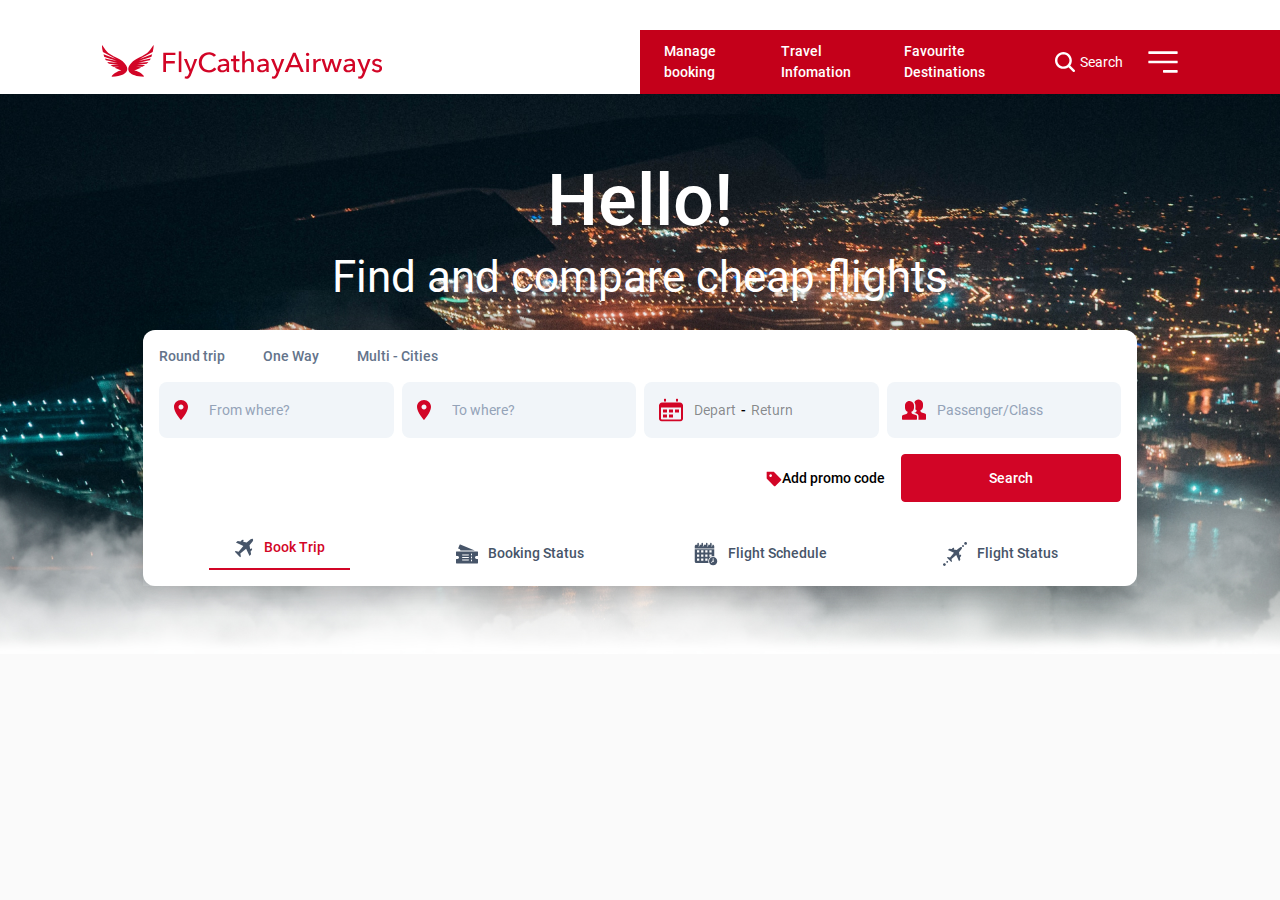
==== index.html @ 92eae943 "Update Index.html by Manh.nd" ====
<!DOCTYPE html>
<html lang="vi">
  <head>
    <title>FlyCathay</title>
    <meta charset="utf-8">
    <meta http-equiv="x-ua-compatible" content="ie=edge">
    <meta name="viewport" content="width=device-width, initial-scale=1, user-scalable=no">
    <meta name="format-detection" content="telephone=no">
    <meta http-equiv="X-UA-Compatible" content="IE=edge">
    <link rel="shortcut icon" type="image/x-icon" href="">
    <link rel="stylesheet" href="css/libs/bootstrap.min.css">
    <link rel="stylesheet" href="css/libs/t-datepicker.min.css">
    <link rel="stylesheet" href="css/libs/t-datepicker-purple.css">
    <link rel="stylesheet" href="css/styles.css">
    <link rel="stylesheet" href="css/customize.css">
  </head>
  <body ontouchstart="">
    <header class="header">
      <div class="empty__header"></div>
      <div class="header__group">
        <div class="logo"><a href="index.html"><svg xmlns="http://www.w3.org/2000/svg" width="280" height="34" viewBox="0 0 280 34" fill="none">
          <path d="M32.2098 25.4197C32.2098 25.4197 35.4482 24.4795 39.1741 22.4947L34.0205 21.4501C36.1098 21.5894 38.2339 21.7286 40.2536 21.8679C41.2286 21.3108 42.1688 20.684 43.109 19.9876L34.9955 19.709C38.2688 19.3608 41.5768 19.0474 44.6063 18.7688C45.2331 18.2117 45.8599 17.6197 46.417 16.9929L36.1447 17.9331C40.1491 16.9929 44.2232 16.1224 47.7054 15.3563C48.0884 14.7992 48.4367 14.2072 48.75 13.5804L36.9455 15.9483C41.3331 14.4161 45.825 12.9536 49.4813 11.7C49.4813 11.6652 49.5161 11.6304 49.5161 11.5608C49.7599 10.7599 49.934 9.99378 50.1429 9.29735L37.7116 13.9983C42.3081 11.4911 47.0786 9.01878 50.7001 7.06877C52.0581 1.2884 51.5706 0 51.5706 0C46.2081 7.34735 47.2527 7.86967 34.0205 14.2072C32.9411 14.7295 31.9312 15.3911 30.9911 16.2268C21.2062 25.1412 27.683 31.2349 41.7857 31.7224C42.7956 30.5385 36.7366 25.8028 32.2098 25.4197Z" fill="#D20526"/>
          <path d="M19.4304 25.4197C19.4304 25.4197 16.192 24.4795 12.4661 22.4947L17.6196 21.4501C15.5303 21.5894 13.4062 21.7286 11.3866 21.8679C10.4116 21.3108 9.4714 20.684 8.53122 19.9876L16.6446 19.709C13.3714 19.3608 10.0634 19.0474 7.03389 18.7688C6.4071 18.2117 5.78032 17.6197 5.22317 16.9929L15.4955 17.9331C11.491 16.9929 7.41693 16.1224 3.93477 15.3563C3.55174 14.7992 3.20352 14.2072 2.89013 13.5804L14.6946 15.9483C10.3071 14.4161 5.81514 12.9536 2.15888 11.7C2.15888 11.6652 2.12405 11.6304 2.12405 11.5608C1.8803 10.7599 1.7062 9.99378 1.49727 9.29735L13.9286 13.9983C9.29729 11.4911 4.52674 9.01878 0.940121 7.06877C-0.383097 1.2884 0.0695829 0 0.0695829 0C5.4321 7.34735 4.38745 7.86967 17.6196 14.2072C18.6991 14.7295 19.7089 15.3911 20.6491 16.2268C30.434 25.1412 23.9572 31.2349 9.85444 31.7224C8.87943 30.5385 14.9384 25.8028 19.4304 25.4197Z" fill="#D20526"/>
          <path d="M64.002 27.0912H61.2859V7.69556H73.4038V10.0634H64.002V16.0875H72.8118V18.4206H64.002V27.0912Z" fill="#D20526"/>
          <path d="M79.3583 27.0911H76.7815V6.37231H79.3583V27.0911Z" fill="#D20526"/>
          <path d="M88.7948 24.3054H88.8645L92.4511 14.1027H95.202L88.8993 30.1554C88.6903 30.7125 88.4466 31.2 88.2028 31.6179C87.9591 32.0358 87.6457 32.4188 87.2975 32.6974C86.9493 32.9759 86.5314 33.2197 86.0787 33.3938C85.626 33.5679 85.0689 33.6375 84.4073 33.6375C84.1287 33.6375 83.8502 33.6375 83.5716 33.6027C83.293 33.5679 83.0144 33.5331 82.701 33.4634L82.9448 31.2C83.3975 31.3393 83.8153 31.409 84.2332 31.409C84.8948 31.409 85.4171 31.2349 85.7305 30.8518C86.0439 30.4688 86.3573 29.9465 86.6359 29.25L87.4716 27.0911L81.9001 14.1027H84.7903L88.7948 24.3054Z" fill="#D20526"/>
          <path d="M114.424 24.0616C113.657 25.1063 112.648 25.942 111.429 26.6036C110.21 27.2652 108.748 27.5786 107.007 27.5786C105.544 27.5786 104.151 27.3349 102.898 26.8125C101.644 26.325 100.565 25.5938 99.6592 24.6884C98.7539 23.7831 98.0574 22.7036 97.5351 21.45C97.0128 20.1964 96.769 18.8384 96.769 17.3411C96.769 15.8089 97.0128 14.4509 97.5351 13.1973C98.0574 11.9437 98.7887 10.8643 99.694 9.99373C100.599 9.12319 101.714 8.42676 102.967 7.93926C104.221 7.45176 105.614 7.20801 107.076 7.20801C107.738 7.20801 108.399 7.27765 109.061 7.41694C109.723 7.55622 110.384 7.73033 111.011 8.0089C111.638 8.25265 112.195 8.56605 112.717 8.94908C113.24 9.33212 113.657 9.74998 114.041 10.2375L111.916 11.8741C111.429 11.2125 110.767 10.6902 109.897 10.2375C109.026 9.81962 108.086 9.61069 107.076 9.61069C105.927 9.61069 104.917 9.81962 104.012 10.2375C103.107 10.6553 102.34 11.2125 101.714 11.9089C101.087 12.6053 100.565 13.4411 100.251 14.3812C99.903 15.3214 99.7289 16.3313 99.7289 17.3759C99.7289 18.4554 99.903 19.5 100.251 20.4402C100.599 21.3804 101.087 22.2161 101.714 22.9125C102.34 23.609 103.107 24.1661 104.012 24.584C104.917 25.0018 105.927 25.1759 107.041 25.1759C108.121 25.1759 109.131 24.967 110.036 24.5143C110.941 24.0616 111.673 23.4348 112.265 22.5991L114.424 24.0616Z" fill="#D20526"/>
          <path d="M124.626 18.6643C124.626 17.6893 124.348 16.9928 123.756 16.5053C123.164 16.0526 122.398 15.8089 121.423 15.8089C120.691 15.8089 119.995 15.9482 119.368 16.2268C118.707 16.5053 118.184 16.8535 117.732 17.3062L116.374 15.6696C117 15.0776 117.801 14.5901 118.707 14.2419C119.612 13.8937 120.622 13.7196 121.666 13.7196C122.607 13.7196 123.408 13.8589 124.104 14.1026C124.8 14.3812 125.358 14.7294 125.775 15.1821C126.228 15.6348 126.541 16.1919 126.75 16.7839C126.959 17.4107 127.064 18.0723 127.064 18.7687V24.4446C127.064 24.8973 127.064 25.35 127.099 25.8375C127.133 26.325 127.168 26.708 127.238 27.0214H124.905C124.766 26.3946 124.696 25.7679 124.696 25.1759H124.661C124.174 25.8723 123.582 26.3946 122.85 26.7777C122.119 27.1607 121.283 27.3696 120.274 27.3696C119.751 27.3696 119.229 27.3 118.672 27.1607C118.115 27.0214 117.592 26.8125 117.14 26.4991C116.687 26.1857 116.304 25.7679 115.991 25.2804C115.677 24.758 115.538 24.1312 115.538 23.4C115.538 22.425 115.816 21.6241 116.339 21.0669C116.861 20.475 117.557 20.0571 118.428 19.7437C119.299 19.4303 120.239 19.2562 121.318 19.1518C122.398 19.0473 123.477 19.0125 124.591 19.0125V18.6643H124.626ZM123.999 20.8928C123.373 20.8928 122.711 20.9277 122.015 20.9625C121.318 20.9973 120.691 21.1366 120.169 21.2759C119.612 21.45 119.159 21.6937 118.776 22.0071C118.428 22.3205 118.219 22.7732 118.219 23.3303C118.219 23.7134 118.289 24.0268 118.463 24.3054C118.602 24.5491 118.811 24.758 119.09 24.9321C119.368 25.1062 119.612 25.2107 119.925 25.2804C120.239 25.35 120.552 25.3848 120.9 25.3848C122.119 25.3848 123.024 25.0366 123.686 24.3054C124.348 23.5741 124.661 22.6687 124.661 21.5893V20.8928H123.999Z" fill="#D20526"/>
          <path d="M137.475 16.2268H134.028V22.9822C134.028 23.7483 134.167 24.3403 134.481 24.6537C134.759 25.0019 135.247 25.176 135.874 25.176C136.117 25.176 136.361 25.1412 136.64 25.1063C136.918 25.0715 137.162 24.9671 137.371 24.8974L137.441 27.0215C137.127 27.126 136.779 27.2305 136.396 27.2653C136.013 27.3349 135.63 27.3697 135.247 27.3697C134.028 27.3697 133.088 27.0215 132.426 26.3599C131.765 25.6983 131.451 24.6885 131.451 23.3304V16.2268H128.944V14.1027H131.451V10.3768H133.993V14.1027H137.441V16.2268H137.475Z" fill="#D20526"/>
          <path d="M142.838 16.0875C143.151 15.4607 143.674 14.9036 144.44 14.4509C145.171 13.9982 146.042 13.7545 146.947 13.7545C147.783 13.7545 148.514 13.8938 149.106 14.1723C149.698 14.4509 150.22 14.834 150.603 15.3215C151.021 15.809 151.3 16.3661 151.509 16.9929C151.718 17.6197 151.787 18.3161 151.787 19.0474V27.0911H149.21V19.8831C149.21 19.3608 149.176 18.8384 149.071 18.3857C149.001 17.8982 148.827 17.4804 148.618 17.1322C148.41 16.7491 148.096 16.4706 147.713 16.2616C147.33 16.0527 146.843 15.9482 146.251 15.9482C145.241 15.9482 144.405 16.3313 143.743 17.1322C143.082 17.8982 142.768 18.9429 142.768 20.2661V27.1608H140.192V6.37231H142.768V16.0527H142.838V16.0875Z" fill="#D20526"/>
          <path d="M164.218 18.6643C164.218 17.6893 163.94 16.9928 163.348 16.5053C162.756 16.0526 161.99 15.8089 161.015 15.8089C160.284 15.8089 159.587 15.9482 158.96 16.2268C158.299 16.5053 157.776 16.8535 157.324 17.3062L155.966 15.6696C156.593 15.0776 157.393 14.5901 158.299 14.2419C159.204 13.8937 160.214 13.7196 161.259 13.7196C162.199 13.7196 163 13.8589 163.696 14.1026C164.393 14.3812 164.95 14.7294 165.368 15.1821C165.82 15.6348 166.134 16.1919 166.343 16.7839C166.552 17.4107 166.656 18.0723 166.656 18.7687V24.4446C166.656 24.8973 166.656 25.35 166.691 25.8375C166.726 26.325 166.76 26.708 166.83 27.0214H164.497C164.358 26.3946 164.288 25.7679 164.288 25.1759H164.218C163.731 25.8723 163.139 26.3946 162.408 26.7777C161.676 27.1607 160.841 27.3696 159.831 27.3696C159.309 27.3696 158.786 27.3 158.229 27.1607C157.672 27.0214 157.15 26.8125 156.697 26.4991C156.244 26.1857 155.861 25.7679 155.548 25.2804C155.235 24.758 155.095 24.1312 155.095 23.4C155.095 22.425 155.374 21.6241 155.896 21.0669C156.418 20.475 157.115 20.0571 157.985 19.7437C158.856 19.4303 159.796 19.2562 160.876 19.1518C161.955 19.0473 163.035 19.0125 164.149 19.0125V18.6643H164.218ZM163.592 20.8928C162.965 20.8928 162.303 20.9277 161.607 20.9625C160.91 21.0321 160.284 21.1366 159.761 21.2759C159.204 21.45 158.751 21.6937 158.368 22.0071C158.02 22.3205 157.811 22.7732 157.811 23.3303C157.811 23.7134 157.881 24.0268 158.055 24.3054C158.194 24.5491 158.403 24.758 158.682 24.9321C158.96 25.1062 159.204 25.2107 159.518 25.2804C159.831 25.35 160.144 25.3848 160.493 25.3848C161.711 25.3848 162.617 25.0366 163.278 24.3054C163.94 23.5741 164.253 22.6687 164.253 21.5893V20.8928H163.592Z" fill="#D20526"/>
          <path d="M175.918 24.3054H175.988L179.575 14.1027H182.326L176.023 30.1554C175.814 30.7125 175.57 31.2 175.326 31.6179C175.083 32.0358 174.769 32.4188 174.421 32.6974C174.073 33.0108 173.655 33.2197 173.202 33.3938C172.75 33.5679 172.192 33.6375 171.531 33.6375C171.252 33.6375 170.974 33.6375 170.695 33.6027C170.417 33.5679 170.138 33.5331 169.825 33.4634L170.068 31.2C170.521 31.3393 170.939 31.409 171.357 31.409C172.018 31.409 172.541 31.2349 172.854 30.8518C173.167 30.4688 173.481 29.9465 173.759 29.25L174.595 27.0911L169.024 14.1027H171.914L175.918 24.3054Z" fill="#D20526"/>
          <path d="M185.703 27.0912H182.674L191.066 7.69556H193.538L201.861 27.0912H198.831L196.846 22.3206H187.653L185.703 27.0912ZM188.628 19.9527H195.871L192.25 10.8643L188.628 19.9527Z" fill="#D20526"/>
          <path d="M207.293 9.43657C207.293 9.92407 207.118 10.3071 206.805 10.6205C206.457 10.9339 206.074 11.0732 205.586 11.0732C205.099 11.0732 204.716 10.8991 204.402 10.5857C204.089 10.2723 203.915 9.88925 203.915 9.43657C203.915 8.94907 204.089 8.56603 204.402 8.25264C204.716 7.93924 205.134 7.76514 205.586 7.76514C206.074 7.76514 206.457 7.93924 206.805 8.25264C207.118 8.53121 207.293 8.94907 207.293 9.43657ZM206.875 27.0911H204.298V14.1027H206.875V27.0911Z" fill="#D20526"/>
          <path d="M211.332 15.5652C211.297 15.0081 211.297 14.5206 211.262 14.1027H213.7C213.735 14.4161 213.77 14.7992 213.77 15.2518C213.804 15.6697 213.804 16.0179 213.804 16.2965H213.874C214.222 15.5304 214.779 14.9036 215.476 14.4509C216.172 13.9983 216.973 13.7545 217.844 13.7545C218.262 13.7545 218.575 13.7893 218.854 13.859L218.749 16.2268C218.401 16.1224 217.983 16.0876 217.565 16.0876C216.938 16.0876 216.416 16.192 215.963 16.4358C215.511 16.6795 215.128 16.9581 214.814 17.3411C214.501 17.7242 214.292 18.1769 214.153 18.6644C214.013 19.1519 213.944 19.709 213.944 20.2313V27.0563H211.367V16.8885C211.367 16.5402 211.332 16.0876 211.332 15.5652Z" fill="#D20526"/>
          <path d="M222.231 14.1027L225.156 24.0268H225.226L228.325 14.1027H231.041L234.175 24.0268H234.244L237.169 14.1027H239.886L235.568 27.0911H232.886L229.683 17.3411H229.613L226.444 27.0911H223.763L219.445 14.1027H222.231Z" fill="#D20526"/>
          <path d="M250.541 18.6643C250.541 17.6893 250.262 16.9928 249.67 16.5053C249.078 16.0526 248.312 15.8089 247.337 15.8089C246.606 15.8089 245.91 15.9482 245.283 16.2268C244.621 16.5053 244.099 16.8535 243.646 17.3062L242.288 15.6696C242.915 15.0776 243.716 14.5901 244.621 14.2419C245.527 13.8937 246.537 13.7196 247.581 13.7196C248.521 13.7196 249.322 13.8589 250.019 14.1026C250.715 14.3812 251.272 14.7294 251.69 15.1821C252.143 15.6348 252.456 16.1919 252.665 16.7839C252.874 17.4107 252.978 18.0723 252.978 18.7687V24.4446C252.978 24.8973 252.978 25.35 253.013 25.8375C253.048 26.325 253.083 26.708 253.153 27.0214H250.82C250.68 26.3946 250.611 25.7679 250.611 25.1759H250.541C250.053 25.8723 249.462 26.3946 248.73 26.7777C247.999 27.1607 247.163 27.3696 246.153 27.3696C245.631 27.3696 245.109 27.3 244.552 27.1607C243.995 27.0214 243.472 26.8125 243.02 26.4991C242.567 26.1857 242.184 25.7679 241.87 25.2804C241.557 24.758 241.418 24.1312 241.418 23.4C241.418 22.425 241.696 21.6241 242.219 21.0669C242.741 20.475 243.437 20.0571 244.308 19.7437C245.178 19.4303 246.119 19.2562 247.198 19.1518C248.278 19.0473 249.357 19.0125 250.471 19.0125V18.6643H250.541ZM249.914 20.8928C249.287 20.8928 248.626 20.9277 247.929 20.9625C247.233 21.0321 246.606 21.1366 246.084 21.2759C245.527 21.45 245.074 21.6937 244.691 22.0071C244.343 22.3205 244.134 22.7732 244.134 23.3303C244.134 23.7134 244.203 24.0268 244.378 24.3054C244.517 24.5491 244.726 24.758 245.004 24.9321C245.283 25.1062 245.527 25.2107 245.84 25.2804C246.153 25.35 246.467 25.3848 246.815 25.3848C248.034 25.3848 248.939 25.0366 249.601 24.3054C250.262 23.5741 250.576 22.6687 250.576 21.5893V20.8928H249.914Z" fill="#D20526"/>
          <path d="M262.206 24.3054H262.276L265.862 14.1027H268.613L262.311 30.1554C262.102 30.7125 261.858 31.2 261.614 31.6179C261.37 32.0358 261.057 32.4188 260.709 32.6974C260.361 33.0108 259.943 33.2197 259.49 33.3938C259.037 33.5679 258.48 33.6375 257.819 33.6375C257.54 33.6375 257.262 33.6375 256.983 33.6027C256.704 33.5679 256.426 33.5331 256.112 33.4634L256.356 31.2C256.809 31.3393 257.227 31.409 257.645 31.409C258.306 31.409 258.828 31.2349 259.142 30.8518C259.455 30.4688 259.769 29.9465 260.047 29.25L260.883 27.0911L255.312 14.1027H258.202L262.206 24.3054Z" fill="#D20526"/>
          <path d="M278.12 17.3759C277.841 16.8884 277.423 16.5054 276.901 16.2268C276.379 15.9134 275.787 15.7741 275.125 15.7741C274.847 15.7741 274.533 15.8089 274.255 15.8786C273.976 15.9482 273.697 16.0527 273.488 16.192C273.245 16.3313 273.071 16.5054 272.931 16.7143C272.792 16.9232 272.722 17.2018 272.722 17.4804C272.722 18.0375 272.966 18.4205 273.454 18.6991C273.941 18.9777 274.672 19.2214 275.682 19.4304C276.309 19.5697 276.866 19.7438 277.423 19.9527C277.946 20.1616 278.398 20.4054 278.816 20.7188C279.199 21.0322 279.513 21.3804 279.722 21.7982C279.93 22.2161 280.035 22.7036 280.035 23.2607C280.035 24.0268 279.896 24.6884 279.582 25.2107C279.304 25.7331 278.886 26.1857 278.433 26.4991C277.946 26.8474 277.388 27.0911 276.762 27.2304C276.135 27.3697 275.508 27.4393 274.847 27.4393C273.872 27.4393 272.897 27.2304 271.956 26.8474C271.016 26.4643 270.25 25.8724 269.623 25.1063L271.469 23.5393C271.817 24.0616 272.305 24.4795 272.897 24.8277C273.523 25.1759 274.185 25.35 274.916 25.35C275.23 25.35 275.543 25.3152 275.856 25.2456C276.17 25.1759 276.448 25.0715 276.692 24.9322C276.936 24.7929 277.145 24.584 277.284 24.3402C277.423 24.0965 277.493 23.8179 277.493 23.4348C277.493 22.8429 277.214 22.3902 276.622 22.0768C276.03 21.7982 275.195 21.5197 274.08 21.2411C273.628 21.1366 273.21 20.9973 272.757 20.8581C272.305 20.7188 271.887 20.475 271.538 20.2313C271.19 19.9527 270.877 19.6045 270.633 19.1866C270.389 18.7688 270.285 18.2813 270.285 17.6545C270.285 16.958 270.424 16.3661 270.703 15.8438C270.981 15.3562 271.364 14.9384 271.817 14.625C272.27 14.3116 272.792 14.0679 273.384 13.9286C273.976 13.7893 274.568 13.6848 275.195 13.6848C276.135 13.6848 277.04 13.8589 277.876 14.242C278.747 14.5902 279.408 15.1473 279.896 15.8438L278.12 17.3759Z" fill="#D20526"/>
        </svg></a></div>
        <div class="header__main">

<!--          start mobile-->
          <div class="navbarBox">
            <div class="navbarBox__main">
              <div class="navbarBox__header">
                <div class="logo"><a href="index.html"><svg xmlns="http://www.w3.org/2000/svg" width="280" height="34" viewBox="0 0 280 34" fill="none">
                  <path d="M32.2098 25.4197C32.2098 25.4197 35.4482 24.4795 39.1741 22.4947L34.0205 21.4501C36.1098 21.5894 38.2339 21.7286 40.2536 21.8679C41.2286 21.3108 42.1688 20.684 43.109 19.9876L34.9955 19.709C38.2688 19.3608 41.5768 19.0474 44.6063 18.7688C45.2331 18.2117 45.8599 17.6197 46.417 16.9929L36.1447 17.9331C40.1491 16.9929 44.2232 16.1224 47.7054 15.3563C48.0884 14.7992 48.4367 14.2072 48.75 13.5804L36.9455 15.9483C41.3331 14.4161 45.825 12.9536 49.4813 11.7C49.4813 11.6652 49.5161 11.6304 49.5161 11.5608C49.7599 10.7599 49.934 9.99378 50.1429 9.29735L37.7116 13.9983C42.3081 11.4911 47.0786 9.01878 50.7001 7.06877C52.0581 1.2884 51.5706 0 51.5706 0C46.2081 7.34735 47.2527 7.86967 34.0205 14.2072C32.9411 14.7295 31.9312 15.3911 30.9911 16.2268C21.2062 25.1412 27.683 31.2349 41.7857 31.7224C42.7956 30.5385 36.7366 25.8028 32.2098 25.4197Z" fill="#D20526"/>
                  <path d="M19.4304 25.4197C19.4304 25.4197 16.192 24.4795 12.4661 22.4947L17.6196 21.4501C15.5303 21.5894 13.4062 21.7286 11.3866 21.8679C10.4116 21.3108 9.4714 20.684 8.53122 19.9876L16.6446 19.709C13.3714 19.3608 10.0634 19.0474 7.03389 18.7688C6.4071 18.2117 5.78032 17.6197 5.22317 16.9929L15.4955 17.9331C11.491 16.9929 7.41693 16.1224 3.93477 15.3563C3.55174 14.7992 3.20352 14.2072 2.89013 13.5804L14.6946 15.9483C10.3071 14.4161 5.81514 12.9536 2.15888 11.7C2.15888 11.6652 2.12405 11.6304 2.12405 11.5608C1.8803 10.7599 1.7062 9.99378 1.49727 9.29735L13.9286 13.9983C9.29729 11.4911 4.52674 9.01878 0.940121 7.06877C-0.383097 1.2884 0.0695829 0 0.0695829 0C5.4321 7.34735 4.38745 7.86967 17.6196 14.2072C18.6991 14.7295 19.7089 15.3911 20.6491 16.2268C30.434 25.1412 23.9572 31.2349 9.85444 31.7224C8.87943 30.5385 14.9384 25.8028 19.4304 25.4197Z" fill="#D20526"/>
                  <path d="M64.002 27.0912H61.2859V7.69556H73.4038V10.0634H64.002V16.0875H72.8118V18.4206H64.002V27.0912Z" fill="#D20526"/>
                  <path d="M79.3583 27.0911H76.7815V6.37231H79.3583V27.0911Z" fill="#D20526"/>
                  <path d="M88.7948 24.3054H88.8645L92.4511 14.1027H95.202L88.8993 30.1554C88.6903 30.7125 88.4466 31.2 88.2028 31.6179C87.9591 32.0358 87.6457 32.4188 87.2975 32.6974C86.9493 32.9759 86.5314 33.2197 86.0787 33.3938C85.626 33.5679 85.0689 33.6375 84.4073 33.6375C84.1287 33.6375 83.8502 33.6375 83.5716 33.6027C83.293 33.5679 83.0144 33.5331 82.701 33.4634L82.9448 31.2C83.3975 31.3393 83.8153 31.409 84.2332 31.409C84.8948 31.409 85.4171 31.2349 85.7305 30.8518C86.0439 30.4688 86.3573 29.9465 86.6359 29.25L87.4716 27.0911L81.9001 14.1027H84.7903L88.7948 24.3054Z" fill="#D20526"/>
                  <path d="M114.424 24.0616C113.657 25.1063 112.648 25.942 111.429 26.6036C110.21 27.2652 108.748 27.5786 107.007 27.5786C105.544 27.5786 104.151 27.3349 102.898 26.8125C101.644 26.325 100.565 25.5938 99.6592 24.6884C98.7539 23.7831 98.0574 22.7036 97.5351 21.45C97.0128 20.1964 96.769 18.8384 96.769 17.3411C96.769 15.8089 97.0128 14.4509 97.5351 13.1973C98.0574 11.9437 98.7887 10.8643 99.694 9.99373C100.599 9.12319 101.714 8.42676 102.967 7.93926C104.221 7.45176 105.614 7.20801 107.076 7.20801C107.738 7.20801 108.399 7.27765 109.061 7.41694C109.723 7.55622 110.384 7.73033 111.011 8.0089C111.638 8.25265 112.195 8.56605 112.717 8.94908C113.24 9.33212 113.657 9.74998 114.041 10.2375L111.916 11.8741C111.429 11.2125 110.767 10.6902 109.897 10.2375C109.026 9.81962 108.086 9.61069 107.076 9.61069C105.927 9.61069 104.917 9.81962 104.012 10.2375C103.107 10.6553 102.34 11.2125 101.714 11.9089C101.087 12.6053 100.565 13.4411 100.251 14.3812C99.903 15.3214 99.7289 16.3313 99.7289 17.3759C99.7289 18.4554 99.903 19.5 100.251 20.4402C100.599 21.3804 101.087 22.2161 101.714 22.9125C102.34 23.609 103.107 24.1661 104.012 24.584C104.917 25.0018 105.927 25.1759 107.041 25.1759C108.121 25.1759 109.131 24.967 110.036 24.5143C110.941 24.0616 111.673 23.4348 112.265 22.5991L114.424 24.0616Z" fill="#D20526"/>
                  <path d="M124.626 18.6643C124.626 17.6893 124.348 16.9928 123.756 16.5053C123.164 16.0526 122.398 15.8089 121.423 15.8089C120.691 15.8089 119.995 15.9482 119.368 16.2268C118.707 16.5053 118.184 16.8535 117.732 17.3062L116.374 15.6696C117 15.0776 117.801 14.5901 118.707 14.2419C119.612 13.8937 120.622 13.7196 121.666 13.7196C122.607 13.7196 123.408 13.8589 124.104 14.1026C124.8 14.3812 125.358 14.7294 125.775 15.1821C126.228 15.6348 126.541 16.1919 126.75 16.7839C126.959 17.4107 127.064 18.0723 127.064 18.7687V24.4446C127.064 24.8973 127.064 25.35 127.099 25.8375C127.133 26.325 127.168 26.708 127.238 27.0214H124.905C124.766 26.3946 124.696 25.7679 124.696 25.1759H124.661C124.174 25.8723 123.582 26.3946 122.85 26.7777C122.119 27.1607 121.283 27.3696 120.274 27.3696C119.751 27.3696 119.229 27.3 118.672 27.1607C118.115 27.0214 117.592 26.8125 117.14 26.4991C116.687 26.1857 116.304 25.7679 115.991 25.2804C115.677 24.758 115.538 24.1312 115.538 23.4C115.538 22.425 115.816 21.6241 116.339 21.0669C116.861 20.475 117.557 20.0571 118.428 19.7437C119.299 19.4303 120.239 19.2562 121.318 19.1518C122.398 19.0473 123.477 19.0125 124.591 19.0125V18.6643H124.626ZM123.999 20.8928C123.373 20.8928 122.711 20.9277 122.015 20.9625C121.318 20.9973 120.691 21.1366 120.169 21.2759C119.612 21.45 119.159 21.6937 118.776 22.0071C118.428 22.3205 118.219 22.7732 118.219 23.3303C118.219 23.7134 118.289 24.0268 118.463 24.3054C118.602 24.5491 118.811 24.758 119.09 24.9321C119.368 25.1062 119.612 25.2107 119.925 25.2804C120.239 25.35 120.552 25.3848 120.9 25.3848C122.119 25.3848 123.024 25.0366 123.686 24.3054C124.348 23.5741 124.661 22.6687 124.661 21.5893V20.8928H123.999Z" fill="#D20526"/>
                  <path d="M137.475 16.2268H134.028V22.9822C134.028 23.7483 134.167 24.3403 134.481 24.6537C134.759 25.0019 135.247 25.176 135.874 25.176C136.117 25.176 136.361 25.1412 136.64 25.1063C136.918 25.0715 137.162 24.9671 137.371 24.8974L137.441 27.0215C137.127 27.126 136.779 27.2305 136.396 27.2653C136.013 27.3349 135.63 27.3697 135.247 27.3697C134.028 27.3697 133.088 27.0215 132.426 26.3599C131.765 25.6983 131.451 24.6885 131.451 23.3304V16.2268H128.944V14.1027H131.451V10.3768H133.993V14.1027H137.441V16.2268H137.475Z" fill="#D20526"/>
                  <path d="M142.838 16.0875C143.151 15.4607 143.674 14.9036 144.44 14.4509C145.171 13.9982 146.042 13.7545 146.947 13.7545C147.783 13.7545 148.514 13.8938 149.106 14.1723C149.698 14.4509 150.22 14.834 150.603 15.3215C151.021 15.809 151.3 16.3661 151.509 16.9929C151.718 17.6197 151.787 18.3161 151.787 19.0474V27.0911H149.21V19.8831C149.21 19.3608 149.176 18.8384 149.071 18.3857C149.001 17.8982 148.827 17.4804 148.618 17.1322C148.41 16.7491 148.096 16.4706 147.713 16.2616C147.33 16.0527 146.843 15.9482 146.251 15.9482C145.241 15.9482 144.405 16.3313 143.743 17.1322C143.082 17.8982 142.768 18.9429 142.768 20.2661V27.1608H140.192V6.37231H142.768V16.0527H142.838V16.0875Z" fill="#D20526"/>
                  <path d="M164.218 18.6643C164.218 17.6893 163.94 16.9928 163.348 16.5053C162.756 16.0526 161.99 15.8089 161.015 15.8089C160.284 15.8089 159.587 15.9482 158.96 16.2268C158.299 16.5053 157.776 16.8535 157.324 17.3062L155.966 15.6696C156.593 15.0776 157.393 14.5901 158.299 14.2419C159.204 13.8937 160.214 13.7196 161.259 13.7196C162.199 13.7196 163 13.8589 163.696 14.1026C164.393 14.3812 164.95 14.7294 165.368 15.1821C165.82 15.6348 166.134 16.1919 166.343 16.7839C166.552 17.4107 166.656 18.0723 166.656 18.7687V24.4446C166.656 24.8973 166.656 25.35 166.691 25.8375C166.726 26.325 166.76 26.708 166.83 27.0214H164.497C164.358 26.3946 164.288 25.7679 164.288 25.1759H164.218C163.731 25.8723 163.139 26.3946 162.408 26.7777C161.676 27.1607 160.841 27.3696 159.831 27.3696C159.309 27.3696 158.786 27.3 158.229 27.1607C157.672 27.0214 157.15 26.8125 156.697 26.4991C156.244 26.1857 155.861 25.7679 155.548 25.2804C155.235 24.758 155.095 24.1312 155.095 23.4C155.095 22.425 155.374 21.6241 155.896 21.0669C156.418 20.475 157.115 20.0571 157.985 19.7437C158.856 19.4303 159.796 19.2562 160.876 19.1518C161.955 19.0473 163.035 19.0125 164.149 19.0125V18.6643H164.218ZM163.592 20.8928C162.965 20.8928 162.303 20.9277 161.607 20.9625C160.91 21.0321 160.284 21.1366 159.761 21.2759C159.204 21.45 158.751 21.6937 158.368 22.0071C158.02 22.3205 157.811 22.7732 157.811 23.3303C157.811 23.7134 157.881 24.0268 158.055 24.3054C158.194 24.5491 158.403 24.758 158.682 24.9321C158.96 25.1062 159.204 25.2107 159.518 25.2804C159.831 25.35 160.144 25.3848 160.493 25.3848C161.711 25.3848 162.617 25.0366 163.278 24.3054C163.94 23.5741 164.253 22.6687 164.253 21.5893V20.8928H163.592Z" fill="#D20526"/>
                  <path d="M175.918 24.3054H175.988L179.575 14.1027H182.326L176.023 30.1554C175.814 30.7125 175.57 31.2 175.326 31.6179C175.083 32.0358 174.769 32.4188 174.421 32.6974C174.073 33.0108 173.655 33.2197 173.202 33.3938C172.75 33.5679 172.192 33.6375 171.531 33.6375C171.252 33.6375 170.974 33.6375 170.695 33.6027C170.417 33.5679 170.138 33.5331 169.825 33.4634L170.068 31.2C170.521 31.3393 170.939 31.409 171.357 31.409C172.018 31.409 172.541 31.2349 172.854 30.8518C173.167 30.4688 173.481 29.9465 173.759 29.25L174.595 27.0911L169.024 14.1027H171.914L175.918 24.3054Z" fill="#D20526"/>
                  <path d="M185.703 27.0912H182.674L191.066 7.69556H193.538L201.861 27.0912H198.831L196.846 22.3206H187.653L185.703 27.0912ZM188.628 19.9527H195.871L192.25 10.8643L188.628 19.9527Z" fill="#D20526"/>
                  <path d="M207.293 9.43657C207.293 9.92407 207.118 10.3071 206.805 10.6205C206.457 10.9339 206.074 11.0732 205.586 11.0732C205.099 11.0732 204.716 10.8991 204.402 10.5857C204.089 10.2723 203.915 9.88925 203.915 9.43657C203.915 8.94907 204.089 8.56603 204.402 8.25264C204.716 7.93924 205.134 7.76514 205.586 7.76514C206.074 7.76514 206.457 7.93924 206.805 8.25264C207.118 8.53121 207.293 8.94907 207.293 9.43657ZM206.875 27.0911H204.298V14.1027H206.875V27.0911Z" fill="#D20526"/>
                  <path d="M211.332 15.5652C211.297 15.0081 211.297 14.5206 211.262 14.1027H213.7C213.735 14.4161 213.77 14.7992 213.77 15.2518C213.804 15.6697 213.804 16.0179 213.804 16.2965H213.874C214.222 15.5304 214.779 14.9036 215.476 14.4509C216.172 13.9983 216.973 13.7545 217.844 13.7545C218.262 13.7545 218.575 13.7893 218.854 13.859L218.749 16.2268C218.401 16.1224 217.983 16.0876 217.565 16.0876C216.938 16.0876 216.416 16.192 215.963 16.4358C215.511 16.6795 215.128 16.9581 214.814 17.3411C214.501 17.7242 214.292 18.1769 214.153 18.6644C214.013 19.1519 213.944 19.709 213.944 20.2313V27.0563H211.367V16.8885C211.367 16.5402 211.332 16.0876 211.332 15.5652Z" fill="#D20526"/>
                  <path d="M222.231 14.1027L225.156 24.0268H225.226L228.325 14.1027H231.041L234.175 24.0268H234.244L237.169 14.1027H239.886L235.568 27.0911H232.886L229.683 17.3411H229.613L226.444 27.0911H223.763L219.445 14.1027H222.231Z" fill="#D20526"/>
                  <path d="M250.541 18.6643C250.541 17.6893 250.262 16.9928 249.67 16.5053C249.078 16.0526 248.312 15.8089 247.337 15.8089C246.606 15.8089 245.91 15.9482 245.283 16.2268C244.621 16.5053 244.099 16.8535 243.646 17.3062L242.288 15.6696C242.915 15.0776 243.716 14.5901 244.621 14.2419C245.527 13.8937 246.537 13.7196 247.581 13.7196C248.521 13.7196 249.322 13.8589 250.019 14.1026C250.715 14.3812 251.272 14.7294 251.69 15.1821C252.143 15.6348 252.456 16.1919 252.665 16.7839C252.874 17.4107 252.978 18.0723 252.978 18.7687V24.4446C252.978 24.8973 252.978 25.35 253.013 25.8375C253.048 26.325 253.083 26.708 253.153 27.0214H250.82C250.68 26.3946 250.611 25.7679 250.611 25.1759H250.541C250.053 25.8723 249.462 26.3946 248.73 26.7777C247.999 27.1607 247.163 27.3696 246.153 27.3696C245.631 27.3696 245.109 27.3 244.552 27.1607C243.995 27.0214 243.472 26.8125 243.02 26.4991C242.567 26.1857 242.184 25.7679 241.87 25.2804C241.557 24.758 241.418 24.1312 241.418 23.4C241.418 22.425 241.696 21.6241 242.219 21.0669C242.741 20.475 243.437 20.0571 244.308 19.7437C245.178 19.4303 246.119 19.2562 247.198 19.1518C248.278 19.0473 249.357 19.0125 250.471 19.0125V18.6643H250.541ZM249.914 20.8928C249.287 20.8928 248.626 20.9277 247.929 20.9625C247.233 21.0321 246.606 21.1366 246.084 21.2759C245.527 21.45 245.074 21.6937 244.691 22.0071C244.343 22.3205 244.134 22.7732 244.134 23.3303C244.134 23.7134 244.203 24.0268 244.378 24.3054C244.517 24.5491 244.726 24.758 245.004 24.9321C245.283 25.1062 245.527 25.2107 245.84 25.2804C246.153 25.35 246.467 25.3848 246.815 25.3848C248.034 25.3848 248.939 25.0366 249.601 24.3054C250.262 23.5741 250.576 22.6687 250.576 21.5893V20.8928H249.914Z" fill="#D20526"/>
                  <path d="M262.206 24.3054H262.276L265.862 14.1027H268.613L262.311 30.1554C262.102 30.7125 261.858 31.2 261.614 31.6179C261.37 32.0358 261.057 32.4188 260.709 32.6974C260.361 33.0108 259.943 33.2197 259.49 33.3938C259.037 33.5679 258.48 33.6375 257.819 33.6375C257.54 33.6375 257.262 33.6375 256.983 33.6027C256.704 33.5679 256.426 33.5331 256.112 33.4634L256.356 31.2C256.809 31.3393 257.227 31.409 257.645 31.409C258.306 31.409 258.828 31.2349 259.142 30.8518C259.455 30.4688 259.769 29.9465 260.047 29.25L260.883 27.0911L255.312 14.1027H258.202L262.206 24.3054Z" fill="#D20526"/>
                  <path d="M278.12 17.3759C277.841 16.8884 277.423 16.5054 276.901 16.2268C276.379 15.9134 275.787 15.7741 275.125 15.7741C274.847 15.7741 274.533 15.8089 274.255 15.8786C273.976 15.9482 273.697 16.0527 273.488 16.192C273.245 16.3313 273.071 16.5054 272.931 16.7143C272.792 16.9232 272.722 17.2018 272.722 17.4804C272.722 18.0375 272.966 18.4205 273.454 18.6991C273.941 18.9777 274.672 19.2214 275.682 19.4304C276.309 19.5697 276.866 19.7438 277.423 19.9527C277.946 20.1616 278.398 20.4054 278.816 20.7188C279.199 21.0322 279.513 21.3804 279.722 21.7982C279.93 22.2161 280.035 22.7036 280.035 23.2607C280.035 24.0268 279.896 24.6884 279.582 25.2107C279.304 25.7331 278.886 26.1857 278.433 26.4991C277.946 26.8474 277.388 27.0911 276.762 27.2304C276.135 27.3697 275.508 27.4393 274.847 27.4393C273.872 27.4393 272.897 27.2304 271.956 26.8474C271.016 26.4643 270.25 25.8724 269.623 25.1063L271.469 23.5393C271.817 24.0616 272.305 24.4795 272.897 24.8277C273.523 25.1759 274.185 25.35 274.916 25.35C275.23 25.35 275.543 25.3152 275.856 25.2456C276.17 25.1759 276.448 25.0715 276.692 24.9322C276.936 24.7929 277.145 24.584 277.284 24.3402C277.423 24.0965 277.493 23.8179 277.493 23.4348C277.493 22.8429 277.214 22.3902 276.622 22.0768C276.03 21.7982 275.195 21.5197 274.08 21.2411C273.628 21.1366 273.21 20.9973 272.757 20.8581C272.305 20.7188 271.887 20.475 271.538 20.2313C271.19 19.9527 270.877 19.6045 270.633 19.1866C270.389 18.7688 270.285 18.2813 270.285 17.6545C270.285 16.958 270.424 16.3661 270.703 15.8438C270.981 15.3562 271.364 14.9384 271.817 14.625C272.27 14.3116 272.792 14.0679 273.384 13.9286C273.976 13.7893 274.568 13.6848 275.195 13.6848C276.135 13.6848 277.04 13.8589 277.876 14.242C278.747 14.5902 279.408 15.1473 279.896 15.8438L278.12 17.3759Z" fill="#D20526"/>
                </svg></a></div>
                <button type="button" class="navbarBox__close">
                  <svg width="16" height="16" viewBox="0 0 16 16" fill="none" xmlns="http://www.w3.org/2000/svg" class="svg1">
                    <path d="M9.53264 8.11756C9.51712 8.10208 9.50481 8.08369 9.4964 8.06344C9.488 8.04319 9.48368 8.02149 9.48368 7.99957C9.48368 7.97765 9.488 7.95594 9.4964 7.9357C9.50481 7.91545 9.51712 7.89706 9.53264 7.88158L15.7075 1.70742C15.895 1.51966 16.0002 1.26511 16 0.999767C15.9998 0.734425 15.8942 0.480025 15.7065 0.292532C15.5187 0.10504 15.2642 -0.000187268 14.9988 2.50194e-07C14.7335 0.000187768 14.4791 0.105774 14.2916 0.293532L8.11742 6.46503C8.10194 6.48055 8.08355 6.49286 8.0633 6.50126C8.04306 6.50966 8.02135 6.51399 7.99943 6.51399C7.97751 6.51399 7.9558 6.50966 7.93556 6.50126C7.91531 6.49286 7.89692 6.48055 7.88144 6.46503L1.70728 0.293532C1.61444 0.200652 1.50422 0.126966 1.38291 0.0766825C1.26159 0.026399 1.13156 0.000502552 1.00024 0.000471601C0.735021 0.000409094 0.480642 0.105706 0.293061 0.293199C0.10548 0.480692 6.25348e-05 0.735022 2.78134e-08 1.00024C-6.24792e-05 1.26546 0.105235 1.51984 0.292727 1.70742L6.46622 7.88158C6.48174 7.89706 6.49406 7.91545 6.50246 7.9357C6.51086 7.95594 6.51518 7.97765 6.51518 7.99957C6.51518 8.02149 6.51086 8.04319 6.50246 8.06344C6.49406 8.08369 6.48174 8.10208 6.46622 8.11756L0.292727 14.2924C0.19989 14.3853 0.126257 14.4955 0.0760305 14.6169C0.0258043 14.7382 -3.09225e-05 14.8682 2.78134e-08 14.9996C6.25348e-05 15.2648 0.10548 15.5191 0.293061 15.7066C0.385942 15.7994 0.496198 15.8731 0.617536 15.9233C0.738874 15.9735 0.868916 15.9994 1.00024 15.9993C1.26546 15.9993 1.51979 15.8939 1.70728 15.7063L7.88144 9.53144C7.89692 9.51592 7.91531 9.50361 7.93556 9.49521C7.9558 9.48681 7.97751 9.48248 7.99943 9.48248C8.02135 9.48248 8.04306 9.48681 8.0633 9.49521C8.08355 9.50361 8.10194 9.51592 8.11742 9.53144L14.2916 15.7063C14.4791 15.8939 14.7334 15.9993 14.9986 15.9993C15.2638 15.9994 15.5182 15.8941 15.7058 15.7066C15.8934 15.5191 15.9988 15.2648 15.9989 14.9996C15.9989 14.7343 15.8936 14.48 15.7061 14.2924L9.53264 8.11756Z" fill="#2B3990"></path>
                  </svg>
                </button>
              </div>
              <div class="navbarBox__body">
                <div class="navbarBox__group">
                  <div class="navbarBox__list">
                    <div class="navbarBox__title"><span>Manage booking</span>
                      <svg width="12" height="6" viewBox="0 0 12 6" fill="none" xmlns="http://www.w3.org/2000/svg">
                        <path fill-rule="evenodd" clip-rule="evenodd" d="M0.96967 0.21967C1.26256 -0.0732233 1.73744 -0.0732233 2.03033 0.21967L6 4.18934L9.96967 0.21967C10.2626 -0.0732233 10.7374 -0.0732233 11.0303 0.21967C11.3232 0.512563 11.3232 0.987437 11.0303 1.28033L6.53033 5.78033C6.23744 6.07322 5.76256 6.07322 5.46967 5.78033L0.96967 1.28033C0.676777 0.987437 0.676777 0.512563 0.96967 0.21967Z" fill="black" fill-opacity="0.25"></path>
                      </svg>
                    </div>
                    <ul>
                      <li><a href="bookingStatus.html">Booking status</a></li>
                      <li><a href="refundRequest.html">Refund request</a></li>
                      <li><a href="fareRules.html">Fare rules</a></li>
                      <li><a href="bookingChange.html">Booking change</a></li>
                      <li><a href="paymentGuide.html">Payment guide</a></li>
                    </ul>
                  </div>
                  <div class="navbarBox__list">
                    <div class="navbarBox__title"><span>Travel information</span>
                      <svg width="12" height="6" viewBox="0 0 12 6" fill="none" xmlns="http://www.w3.org/2000/svg">
                        <path fill-rule="evenodd" clip-rule="evenodd" d="M0.96967 0.21967C1.26256 -0.0732233 1.73744 -0.0732233 2.03033 0.21967L6 4.18934L9.96967 0.21967C10.2626 -0.0732233 10.7374 -0.0732233 11.0303 0.21967C11.3232 0.512563 11.3232 0.987437 11.0303 1.28033L6.53033 5.78033C6.23744 6.07322 5.76256 6.07322 5.46967 5.78033L0.96967 1.28033C0.676777 0.987437 0.676777 0.512563 0.96967 0.21967Z" fill="black" fill-opacity="0.25"></path>
                      </svg>
                    </div>
                    <ul>
                      <li><a href="bookingStatus.html">Booking status</a></li>
                      <li><a href="refundRequest.html">Refund request</a></li>
                      <li><a href="fareRules.html">Fare rules</a></li>
                      <li><a href="bookingChange.html">Booking change</a></li>
                      <li><a href="paymentGuide.html">Payment guide</a></li>
                    </ul>
                  </div>
                  <div class="navbarBox__list">
                    <div class="navbarBox__title"><span>Favourite destinations</span>
                      <svg width="12" height="6" viewBox="0 0 12 6" fill="none" xmlns="http://www.w3.org/2000/svg">
                        <path fill-rule="evenodd" clip-rule="evenodd" d="M0.96967 0.21967C1.26256 -0.0732233 1.73744 -0.0732233 2.03033 0.21967L6 4.18934L9.96967 0.21967C10.2626 -0.0732233 10.7374 -0.0732233 11.0303 0.21967C11.3232 0.512563 11.3232 0.987437 11.0303 1.28033L6.53033 5.78033C6.23744 6.07322 5.76256 6.07322 5.46967 5.78033L0.96967 1.28033C0.676777 0.987437 0.676777 0.512563 0.96967 0.21967Z" fill="black" fill-opacity="0.25"></path>
                      </svg>
                    </div>
                    <ul>
                      <li><a href="bookingStatus.html">Booking status</a></li>
                      <li><a href="refundRequest.html">Refund request</a></li>
                      <li><a href="fareRules.html">Fare rules</a></li>
                      <li><a href="bookingChange.html">Booking change</a></li>
                      <li><a href="paymentGuide.html">Payment guide</a></li>
                    </ul>
                  </div>
                  <div class="navbarBox__search">
                    <div class="inputSvg">
                      <svg width="20" height="20" viewBox="0 0 20 20" fill="none" xmlns="http://www.w3.org/2000/svg" class="svg1">
                        <path d="M19.6935 17.9925L15.1596 13.4586C16.2511 12.0054 16.8404 10.2367 16.8384 8.4192C16.8384 3.77688 13.0615 0 8.4192 0C3.77688 0 0 3.77688 0 8.4192C0 13.0615 3.77688 16.8384 8.4192 16.8384C10.2367 16.8404 12.0054 16.2511 13.4586 15.1596L17.9925 19.6935C18.222 19.8986 18.5213 20.0081 18.829 19.9995C19.1367 19.9909 19.4295 19.8648 19.6472 19.6472C19.8648 19.4295 19.9909 19.1367 19.9995 18.829C20.0081 18.5213 19.8986 18.222 19.6935 17.9925ZM2.40549 8.4192C2.40549 7.2298 2.75818 6.06711 3.41898 5.07816C4.07977 4.08921 5.01899 3.31842 6.11785 2.86325C7.21671 2.40809 8.42587 2.289 9.59242 2.52104C10.759 2.75308 11.8305 3.32583 12.6715 4.16686C13.5126 5.00789 14.0853 6.07944 14.3174 7.24598C14.5494 8.41253 14.4303 9.62169 13.9751 10.7205C13.52 11.8194 12.7492 12.7586 11.7602 13.4194C10.7713 14.0802 9.6086 14.4329 8.4192 14.4329C6.82485 14.431 5.29635 13.7968 4.16897 12.6694C3.0416 11.542 2.4074 10.0135 2.40549 8.4192Z" fill="black" fill-opacity="0.45"></path>
                      </svg>
                      <input type="text" placeholder="Search" class="form-control">
                    </div>
                  </div>
                </div>
              </div>
              <div class="navbarBox__footer">
                <div class="dropdown">
                  <button type="button" data-toggle="dropdown" class="flexGroup1 w-100 text-left">
                    <svg width="20" height="20" viewBox="0 0 20 20" fill="none" xmlns="http://www.w3.org/2000/svg">
                      <path d="M17.6428 16.4486C17.6476 16.4419 17.6543 16.4352 17.6581 16.4286C19.174 14.6298 20.0037 12.3523 20 10C20.0036 7.64823 19.175 5.37102 17.6609 3.57144L17.6448 3.55334C17.6209 3.52477 17.5981 3.4981 17.5733 3.47144L17.5467 3.44001L17.4552 3.33525L17.4533 3.33239L17.3505 3.21811L17.3486 3.2162C17.2771 3.14001 17.2057 3.06477 17.1314 2.99144L17.1295 2.98858L17.0219 2.88192L17.0152 2.87525C16.9825 2.84261 16.9491 2.81054 16.9152 2.77906C16.9038 2.76763 16.8933 2.75715 16.879 2.74572C16.8574 2.72416 16.8352 2.7032 16.8124 2.68287C16.8057 2.6762 16.7971 2.66953 16.7905 2.66096C14.9452 0.946699 12.5187 -0.00419157 10 1.38901e-05C7.48087 -0.003725 5.05386 0.947068 3.20763 2.66096C3.20096 2.66763 3.19239 2.6743 3.18572 2.68287C3.16287 2.70287 3.14096 2.72573 3.11906 2.74763C3.10752 2.7593 3.09544 2.77042 3.08287 2.78096L2.98191 2.87715L2.97525 2.88382L2.86858 2.99144L2.86572 2.99334C2.79239 3.06668 2.72096 3.14287 2.64953 3.21906L2.64763 3.22096C2.61144 3.25906 2.5781 3.29715 2.54477 3.33525L2.54287 3.33715C2.51089 3.37101 2.48008 3.40596 2.45049 3.44191L2.42382 3.47334L2.35239 3.5562C2.34858 3.56287 2.34191 3.56668 2.33715 3.57334C0.824203 5.37269 -0.00365161 7.64912 1.21085e-05 10C1.21085e-05 12.4486 0.879059 14.6895 2.33906 16.4286L2.35525 16.4486L2.42382 16.5314C2.43334 16.5419 2.44287 16.5505 2.45049 16.5629L2.54287 16.6676C2.54287 16.6695 2.54477 16.6695 2.54477 16.6724C2.5781 16.7105 2.61144 16.7486 2.64763 16.7838L2.64953 16.7857C2.72096 16.8619 2.79239 16.9381 2.86382 17.0114L2.86572 17.0133C2.90191 17.0495 2.93525 17.0848 2.97048 17.1181L2.9781 17.1248C4.84896 18.9702 7.37213 20.0033 10 20C12.626 20.0037 15.1472 18.9703 17.0152 17.1248L17.0219 17.1181C17.0581 17.0829 17.0933 17.0495 17.1267 17.0133L17.1295 17.0114C17.2029 16.9371 17.2743 16.8619 17.3438 16.7857L17.3457 16.7838C17.379 16.7457 17.4152 16.7095 17.4486 16.6724C17.4486 16.6695 17.4505 16.6695 17.4505 16.6676C17.4819 16.6343 17.5133 16.5981 17.5419 16.5629C17.5514 16.5514 17.5609 16.5429 17.5695 16.5314C17.5943 16.5048 17.619 16.4771 17.6428 16.4486ZM17.7343 13.2657C17.4276 13.9903 17.0204 14.668 16.5248 15.279C15.9667 14.7968 15.3566 14.3783 14.7057 14.0314C14.9638 12.9838 15.1248 11.8352 15.1676 10.6248H18.3705C18.304 11.5339 18.0891 12.426 17.7343 13.2657ZM18.3705 9.37524H15.1676C15.1314 8.22681 14.9766 7.0852 14.7057 5.96858C15.3566 5.62166 15.9667 5.2032 16.5248 4.72096C17.6018 6.04692 18.2461 7.67148 18.3705 9.37524ZM13.2657 2.26573C14.1488 2.63858 14.961 3.16082 15.6667 3.80953C15.2544 4.16072 14.8106 4.47316 14.3409 4.74287C13.9905 3.73811 13.5409 2.86477 13.019 2.16668C13.1019 2.19811 13.1848 2.23144 13.2648 2.26477L13.2657 2.26573ZM11.2438 17.9038C11.056 18.0549 10.8476 18.1784 10.6248 18.2705V14.1295C11.5105 14.1913 12.3816 14.3885 13.2076 14.7143C13.0351 15.2365 12.8185 15.7431 12.56 16.2286C12.1714 16.9505 11.7162 17.5295 11.2429 17.9048L11.2438 17.9038ZM12.56 3.77239C12.8057 4.23239 13.0219 4.73906 13.2076 5.28572C12.3816 5.61152 11.5105 5.80873 10.6248 5.87048V1.73335C10.8305 1.81525 11.0381 1.9362 11.2438 2.09906C11.7162 2.47239 12.1724 3.05049 12.56 3.77334V3.77239ZM10.6248 12.8771V10.6248H13.9171C13.8845 11.5851 13.7628 12.5403 13.5533 13.4781L13.5467 13.5048C12.6099 13.1494 11.6248 12.9378 10.6248 12.8771ZM10.6248 9.37524V7.12286C11.6248 7.06221 12.6099 6.85061 13.5467 6.49524L13.5533 6.52191C13.759 7.43048 13.8819 8.38572 13.9171 9.37524H10.6248ZM9.37524 10.6248V12.8771C8.37519 12.9378 7.39008 13.1494 6.45334 13.5048L6.44667 13.4781C6.2371 12.5403 6.11531 11.5851 6.08286 10.6248H9.37524ZM6.08286 9.37524C6.1181 8.38857 6.24096 7.43048 6.44667 6.52191L6.45334 6.49524C7.37048 6.84382 8.35048 7.06001 9.37524 7.12286V9.37524H6.08286ZM9.37524 14.1295V18.2676C9.15235 18.1762 8.94384 18.053 8.75619 17.9019C8.28381 17.5286 7.82572 16.9495 7.43715 16.2257C7.18034 15.7395 6.96375 15.233 6.78953 14.7114C7.61672 14.3868 8.48871 14.1905 9.37524 14.1295ZM9.37524 5.87048C8.48946 5.80873 7.61839 5.61152 6.79239 5.28572C6.9781 4.7362 7.19238 4.22953 7.44 3.77144C7.82857 3.04953 8.28381 2.46858 8.75905 2.09525C8.96476 1.93525 9.16953 1.81239 9.3781 1.72954V5.87048H9.37524ZM6.73334 2.26668C6.81619 2.23334 6.89619 2.20001 6.97905 2.16858C6.4562 2.86668 6.00762 3.74001 5.65715 4.74382C5.18763 4.47448 4.74441 4.16168 4.33334 3.80953C5.03911 3.16118 5.85131 2.63926 6.73429 2.26668H6.73334ZM2.26668 6.73334C2.57336 6.00879 2.98053 5.33103 3.4762 4.72001C4.03239 5.20001 4.64191 5.62001 5.29524 5.96763C5.0362 7.01524 4.8762 8.16381 4.83334 9.37429H1.62953C1.6962 8.46096 1.91049 7.57429 2.26572 6.73334H2.26668ZM1.63049 10.6238H4.83334C4.8762 11.8333 5.0362 12.9838 5.29524 14.0305C4.64477 14.3771 4.03429 14.7952 3.4762 15.2781C2.39911 13.9521 1.75488 12.3276 1.63049 10.6238ZM6.73524 17.7333C5.85193 17.3608 5.03941 16.8389 4.33334 16.1905C4.74667 15.8381 5.19048 15.5276 5.65905 15.2571C6.00953 16.2619 6.45905 17.1352 6.98096 17.8333C6.89853 17.802 6.81661 17.7693 6.73524 17.7352V17.7333ZM13.2667 17.7333C13.1838 17.7667 13.1038 17.8 13.0209 17.8314C13.5438 17.1333 13.9924 16.26 14.3429 15.2562C14.8114 15.5229 15.2552 15.8362 15.6686 16.1895C14.9626 16.8383 14.15 17.3605 13.2667 17.7333Z" fill="black" fill-opacity="0.45"></path>
                    </svg><span class="flex1">Language</span>
                    <svg width="6" height="12" viewBox="0 0 6 12" fill="none" xmlns="http://www.w3.org/2000/svg" class="svgArrow">
                      <path fill-rule="evenodd" clip-rule="evenodd" d="M0.21967 11.0303C-0.0732233 10.7374 -0.0732234 10.2626 0.21967 9.96967L4.18934 6L0.21967 2.03033C-0.0732237 1.73744 -0.0732237 1.26256 0.219669 0.96967C0.512563 0.676777 0.987436 0.676777 1.28033 0.96967L5.78033 5.46967C6.07322 5.76256 6.07322 6.23744 5.78033 6.53033L1.28033 11.0303C0.987437 11.3232 0.512563 11.3232 0.21967 11.0303Z" fill="black" fill-opacity="0.45"></path>
                    </svg>
                  </button>
                  <div class="dropdown-menu">
                    <div class="listLang"><a href="#" class="dropdown-item"><img src="images/lang-uk.png"><span>English</span></a><a href="#" class="dropdown-item"><img src="images/lang-thailand.png"><span>ภาษาไทย</span></a><a href="#" class="dropdown-item"><img src="images/lang-france.png"><span>Français</span></a><a href="#" class="dropdown-item"><img src="images/lang-china.png"><span>China</span></a></div>
                  </div>
                </div>
              </div>
            </div>
            <div class="navbarBox__backdrop"></div>
          </div>
<!--          end mobile-->
          <div class="header__title">
            <a href="#"><span class="medium colorWhite">Manage booking</span></a>
          </div>
          <div class="header__title">
            <a href="#"><span class="medium colorWhite">Travel Infomation</span></a>
          </div>
          <div class="header__title">
            <a href="#"><span class="medium colorWhite">Favourite Destinations</span></a>
          </div>
          <div class="header__search">
            <div class="dropdown">
              <button type="button" data-toggle="dropdown" class="header__btn">
                <svg width="20" height="20" viewBox="0 0 20 20" fill="none" xmlns="http://www.w3.org/2000/svg" class="svg1">
                  <path d="M19.6935 17.9925L15.1596 13.4586C16.2511 12.0054 16.8404 10.2367 16.8384 8.4192C16.8384 3.77688 13.0615 0 8.4192 0C3.77688 0 0 3.77688 0 8.4192C0 13.0615 3.77688 16.8384 8.4192 16.8384C10.2367 16.8404 12.0054 16.2511 13.4586 15.1596L17.9925 19.6935C18.222 19.8986 18.5213 20.0081 18.829 19.9995C19.1367 19.9909 19.4295 19.8648 19.6472 19.6472C19.8648 19.4295 19.9909 19.1367 19.9995 18.829C20.0081 18.5213 19.8986 18.222 19.6935 17.9925ZM2.40549 8.4192C2.40549 7.2298 2.75818 6.06711 3.41898 5.07816C4.07977 4.08921 5.01899 3.31842 6.11785 2.86325C7.21671 2.40809 8.42587 2.289 9.59242 2.52104C10.759 2.75308 11.8305 3.32583 12.6715 4.16686C13.5126 5.00789 14.0853 6.07944 14.3174 7.24598C14.5494 8.41253 14.4303 9.62169 13.9751 10.7205C13.52 11.8194 12.7492 12.7586 11.7602 13.4194C10.7713 14.0802 9.6086 14.4329 8.4192 14.4329C6.82485 14.431 5.29635 13.7968 4.16897 12.6694C3.0416 11.542 2.4074 10.0135 2.40549 8.4192Z" fill="white"></path>
                </svg><span>Search</span>
              </button>
              <div class="dropdown-menu">
                <div class="inputSearch">
                  <input type="text" placeholder="Search" class="form-control">
                  <button type="button" class="btn btn-orange">
                    <svg width="20" height="20" viewBox="0 0 20 20" fill="none" xmlns="http://www.w3.org/2000/svg" class="svg1">
                      <path d="M19.4073 17.7527L14.9969 13.3422C16.0587 11.9286 16.6319 10.208 16.63 8.44C16.63 3.92406 12.9559 0.25 8.44 0.25C3.92406 0.25 0.25 3.92406 0.25 8.44C0.25 12.9559 3.92406 16.63 8.44 16.63C10.208 16.6319 11.9286 16.0587 13.3422 14.9969L17.7527 19.4073C17.9759 19.6069 18.2671 19.7135 18.5664 19.7051C18.8658 19.6967 19.1506 19.574 19.3623 19.3623C19.574 19.1506 19.6967 18.8658 19.7051 18.5664C19.7135 18.2671 19.6069 17.9759 19.4073 17.7527ZM2.59 8.44C2.59 7.28298 2.9331 6.15194 3.5759 5.18991C4.21871 4.22789 5.13235 3.47808 6.2013 3.03531C7.27025 2.59253 8.44649 2.47668 9.58128 2.70241C10.7161 2.92813 11.7584 3.48529 12.5766 4.30343C13.3947 5.12156 13.9519 6.16393 14.1776 7.29872C14.4033 8.43351 14.2875 9.60975 13.8447 10.6787C13.4019 11.7476 12.6521 12.6613 11.6901 13.3041C10.7281 13.9469 9.59702 14.29 8.44 14.29C6.88906 14.2881 5.40217 13.6712 4.30548 12.5745C3.2088 11.4778 2.59186 9.99095 2.59 8.44Z" fill="white"></path>
                    </svg>
                  </button>
                </div>
              </div>
            </div>
          </div>
          <button type="button" class="header__btn header__toggle">
            <svg xmlns="http://www.w3.org/2000/svg" width="30" height="22" viewBox="0 0 30 22" fill="none">
              <path d="M28.9999 9.66675H0.999919C0.823108 9.66675 0.653538 9.73699 0.528514 9.86201C0.40349 9.98703 0.333252 10.1566 0.333252 10.3334V11.6667C0.333252 11.8436 0.40349 12.0131 0.528514 12.1382C0.653538 12.2632 0.823108 12.3334 0.999919 12.3334H28.9999C29.1767 12.3334 29.3463 12.2632 29.4713 12.1382C29.5963 12.0131 29.6666 11.8436 29.6666 11.6667V10.3334C29.6666 10.1566 29.5963 9.98703 29.4713 9.86201C29.3463 9.73699 29.1767 9.66675 28.9999 9.66675Z" fill="white"/>
              <path d="M28.9999 0.333374H0.999919C0.823108 0.333374 0.653538 0.403612 0.528514 0.528636C0.40349 0.653661 0.333252 0.82323 0.333252 1.00004V2.33337C0.333252 2.51019 0.40349 2.67975 0.528514 2.80478C0.653538 2.9298 0.823108 3.00004 0.999919 3.00004H28.9999C29.1767 3.00004 29.3463 2.9298 29.4713 2.80478C29.5963 2.67975 29.6666 2.51019 29.6666 2.33337V1.00004C29.6666 0.82323 29.5963 0.653661 29.4713 0.528636C29.3463 0.403612 29.1767 0.333374 28.9999 0.333374Z" fill="white"/>
              <path d="M29 19H15.6667C15.4899 19 15.3203 19.0702 15.1953 19.1953C15.0702 19.3203 15 19.4899 15 19.6667V21C15 21.1768 15.0702 21.3464 15.1953 21.4714C15.3203 21.5964 15.4899 21.6667 15.6667 21.6667H29C29.1768 21.6667 29.3464 21.5964 29.4714 21.4714C29.5964 21.3464 29.6667 21.1768 29.6667 21V19.6667C29.6667 19.4899 29.5964 19.3203 29.4714 19.1953C29.3464 19.0702 29.1768 19 29 19Z" fill="white"/>
            </svg>
          </button>
        </div>
      </div>
    </header>
    <main class="wrapper">
      <section class="home">
        <div style="background-image: url(images/homeBanner.jpg)" class="homeBanner">
          <div class="homeBanner__cont colorWhite textCenter">
            <h2 class="mb0">Hello!</h2>
            <p class="mb0">Find and compare cheap flights</p>
          </div>
          <div class="searchBox searchBox_home">
            <div class="container">
              <div class="searchBox__main">
                <div class="searchBox__body">
                  <div class="searchBox__action">
                    <div class="typeSearch__box">
                      <button type="button" data-toggle="dropdown" id="btnRoundTrip" class="searchBox__toggle active">
                        <p class="colorNeutral500 medium">Round trip</p>
                      </button>
                    </div>
                    <div class="typeSearch__box">
                      <button type="button" data-toggle="dropdown" id="btnOneWay" class="searchBox__toggle">
                        <p class="colorNeutral500 medium">One Way</p>
                      </button>
                    </div>
                    <div class="typeSearch__box">
                      <button type="button" data-toggle="dropdown" id="btnMulti" class="searchBox__toggle">
                        <p class="colorNeutral500 medium">Multi - Cities</p>
                      </button>
                    </div>
                  </div>
                  <div class="searchBox__cont">
                    <div class="noMulti">
                      <div class="searchBox__form">
                        <div class="searchBox__from pd4 col3">
                          <div class="searchBox__input">
                            <svg xmlns="http://www.w3.org/2000/svg" width="14" height="20" viewBox="0 0 14 20" fill="none">
                              <path d="M7 0C3.13 0 0 3.13 0 7C0 12.25 7 20 7 20C7 20 14 12.25 14 7C14 3.13 10.87 0 7 0ZM7 9.5C5.62 9.5 4.5 8.38 4.5 7C4.5 5.62 5.62 4.5 7 4.5C8.38 4.5 9.5 5.62 9.5 7C9.5 8.38 8.38 9.5 7 9.5Z" fill="#D20526"/>
                            </svg>
                            <input type="text" placeholder="From where?" class="form-control form-control-lg inputPlace">
                            <div class="suggestion">
                              <div class="suggestion__title"><svg xmlns="http://www.w3.org/2000/svg" width="14" height="20" viewBox="0 0 14 20" fill="none">
                                <path d="M7 0C3.13 0 0 3.13 0 7C0 12.25 7 20 7 20C7 20 14 12.25 14 7C14 3.13 10.87 0 7 0ZM7 9.5C5.62 9.5 4.5 8.38 4.5 7C4.5 5.62 5.62 4.5 7 4.5C8.38 4.5 9.5 5.62 9.5 7C9.5 8.38 8.38 9.5 7 9.5Z" fill="#475569"></path>
                              </svg><span>Viet Nam</span></div>
                              <ul class="suggestion__list">
                                <li>
                                  <button type="button"><span>Ha Noi</span><span>HAN</span></button>
                                </li>
                                <li>
                                  <button type="button"><span>Ha Noi</span><span>HAN</span></button>
                                </li>
                                <li>
                                  <button type="button"><span>Ha Noi</span><span>HAN</span></button>
                                </li>
                                <li>
                                  <button type="button"><span>Ha Noi</span><span>HAN</span></button>
                                </li>
                                <li>
                                  <button type="button"><span>Ha Noi</span><span>HAN</span></button>
                                </li>
                                <li>
                                  <button type="button"><span>Ha Noi</span><span>HAN</span></button>
                                </li>
                                <li>
                                  <button type="button"><span>Ha Noi</span><span>HAN</span></button>
                                </li>
                                <li>
                                  <button type="button"><span>Ha Noi</span><span>HAN</span></button>
                                </li>
                              </ul>
                              <div class="suggestion__title"><svg xmlns="http://www.w3.org/2000/svg" width="14" height="20" viewBox="0 0 14 20" fill="none">
                                <path d="M7 0C3.13 0 0 3.13 0 7C0 12.25 7 20 7 20C7 20 14 12.25 14 7C14 3.13 10.87 0 7 0ZM7 9.5C5.62 9.5 4.5 8.38 4.5 7C4.5 5.62 5.62 4.5 7 4.5C8.38 4.5 9.5 5.62 9.5 7C9.5 8.38 8.38 9.5 7 9.5Z" fill="#475569"></path>
                              </svg><span>North America</span></div>
                              <ul class="suggestion__list">
                                <li>
                                  <button type="button"><span>Los Angeles</span><span>LAX</span></button>
                                </li>
                                <li>
                                  <button type="button"><span>Los Angeles</span><span>LAX</span></button>
                                </li>
                                <li>
                                  <button type="button"><span>Los Angeles</span><span>LAX</span></button>
                                </li>
                                <li>
                                  <button type="button"><span>Los Angeles</span><span>LAX</span></button>
                                </li>
                              </ul>
                            </div>
                          </div>
                        </div>
                        <div class="searchBox__to pd4 col3">
                          <div class="searchBox__input">
                            <svg xmlns="http://www.w3.org/2000/svg" width="14" height="20" viewBox="0 0 14 20" fill="none">
                              <path d="M7 0C3.13 0 0 3.13 0 7C0 12.25 7 20 7 20C7 20 14 12.25 14 7C14 3.13 10.87 0 7 0ZM7 9.5C5.62 9.5 4.5 8.38 4.5 7C4.5 5.62 5.62 4.5 7 4.5C8.38 4.5 9.5 5.62 9.5 7C9.5 8.38 8.38 9.5 7 9.5Z" fill="#D20526"/>
                            </svg>
                            <input type="text" placeholder="To where?" class="form-control form-control-lg inputPlace">
                            <div class="suggestion">
                              <div class="suggestion__title"><svg xmlns="http://www.w3.org/2000/svg" width="14" height="20" viewBox="0 0 14 20" fill="none">
                                <path d="M7 0C3.13 0 0 3.13 0 7C0 12.25 7 20 7 20C7 20 14 12.25 14 7C14 3.13 10.87 0 7 0ZM7 9.5C5.62 9.5 4.5 8.38 4.5 7C4.5 5.62 5.62 4.5 7 4.5C8.38 4.5 9.5 5.62 9.5 7C9.5 8.38 8.38 9.5 7 9.5Z" fill="#475569"></path>
                              </svg><span>Viet Nam</span></div>
                              <ul class="suggestion__list">
                                <li>
                                  <button type="button"><span>Ha Noi</span><span>HAN</span></button>
                                </li>
                                <li>
                                  <button type="button"><span>Ha Noi</span><span>HAN</span></button>
                                </li>
                                <li>
                                  <button type="button"><span>Ha Noi</span><span>HAN</span></button>
                                </li>
                                <li>
                                  <button type="button"><span>Ha Noi</span><span>HAN</span></button>
                                </li>
                                <li>
                                  <button type="button"><span>Ha Noi</span><span>HAN</span></button>
                                </li>
                                <li>
                                  <button type="button"><span>Ha Noi</span><span>HAN</span></button>
                                </li>
                                <li>
                                  <button type="button"><span>Ha Noi</span><span>HAN</span></button>
                                </li>
                                <li>
                                  <button type="button"><span>Ha Noi</span><span>HAN</span></button>
                                </li>
                              </ul>
                              <div class="suggestion__title"><svg xmlns="http://www.w3.org/2000/svg" width="14" height="20" viewBox="0 0 14 20" fill="none">
                                <path d="M7 0C3.13 0 0 3.13 0 7C0 12.25 7 20 7 20C7 20 14 12.25 14 7C14 3.13 10.87 0 7 0ZM7 9.5C5.62 9.5 4.5 8.38 4.5 7C4.5 5.62 5.62 4.5 7 4.5C8.38 4.5 9.5 5.62 9.5 7C9.5 8.38 8.38 9.5 7 9.5Z" fill="#475569"></path>
                              </svg><span>North America</span></div>
                              <ul class="suggestion__list">
                                <li>
                                  <button type="button"><span>Los Angeles</span><span>LAX</span></button>
                                </li>
                                <li>
                                  <button type="button"><span>Los Angeles</span><span>LAX</span></button>
                                </li>
                                <li>
                                  <button type="button"><span>Los Angeles</span><span>LAX</span></button>
                                </li>
                                <li>
                                  <button type="button"><span>Los Angeles</span><span>LAX</span></button>
                                </li>
                              </ul>
                            </div>
                          </div>
                        </div>
                        <div class="searchBox__date pd4 col3">
                          <div class="searchBox__input">
                            <svg xmlns="http://www.w3.org/2000/svg" width="24" height="23" viewBox="0 0 24 23" fill="none">
                              <path d="M19 3V1C19 0.734784 18.8946 0.48043 18.7071 0.292893C18.5196 0.105357 18.2652 0 18 0C17.7348 0 17.4804 0.105357 17.2929 0.292893C17.1054 0.48043 17 0.734784 17 1V3H19Z" fill="#D20526"/>
                              <path d="M7 3V1C7 0.734784 6.89464 0.48043 6.70711 0.292893C6.51957 0.105357 6.26522 0 6 0C5.73478 0 5.48043 0.105357 5.29289 0.292893C5.10536 0.48043 5 0.734784 5 1V3H7Z" fill="#D20526"/>
                              <path d="M21 23H3C2.20435 23 1.44129 22.6839 0.87868 22.1213C0.31607 21.5587 0 20.7956 0 20L0 7C0 6.20435 0.31607 5.44129 0.87868 4.87868C1.44129 4.31607 2.20435 4 3 4H21C21.7956 4 22.5587 4.31607 23.1213 4.87868C23.6839 5.44129 24 6.20435 24 7V20C24 20.7956 23.6839 21.5587 23.1213 22.1213C22.5587 22.6839 21.7956 23 21 23ZM22 9H2V20C2 20.2652 2.10536 20.5196 2.29289 20.7071C2.48043 20.8946 2.73478 21 3 21H21C21.2652 21 21.5196 20.8946 21.7071 20.7071C21.8946 20.5196 22 20.2652 22 20V9Z" fill="#D20526"/>
                              <path d="M4 11H8V14H4V11Z" fill="#D20526"/>
                              <path d="M10 11H14V14H10V11Z" fill="#D20526"/>
                              <path d="M4 16H8V19H4V16Z" fill="#D20526"/>
                              <path d="M10 16H14V19H10V16Z" fill="#D20526"/>
                              <path d="M16 11H20V14H16V11Z" fill="#D20526"/>
                            </svg>
                            <div class="t-datepicker">
                              <div class="t-check-in"></div>
                              <div class="t-check-out"></div>
                            </div>
                          </div>
                        </div>
                        <div class="searchBox__passenger pd4 col3">
                          <div class="dropdown">
                          <div class="searchBox__input" data-toggle="dropdown">
                            <svg xmlns="http://www.w3.org/2000/svg" width="24" height="24" viewBox="0 0 24 24" fill="none">
                              <path d="M22.9117 15.4395L19.6305 14.5012C19.3652 14.4253 19.1259 14.2777 18.9391 14.0746C18.7522 13.8715 18.625 13.6207 18.5715 13.35L18.3697 12.3375C19.1535 11.9795 19.818 11.404 20.2842 10.6794C20.7505 9.95483 20.9989 9.11163 21 8.24999V6.18899C21.0186 4.99568 20.5751 3.84139 19.7623 2.9675C18.9495 2.09361 17.8303 1.56779 16.6387 1.49999C15.7494 1.47303 14.8721 1.71028 14.1176 2.18178C13.3631 2.65328 12.7653 3.33785 12.3997 4.14899C13.1154 5.1909 13.4989 6.42499 13.5 7.68899V9.74999C13.4972 10.2956 13.4192 10.8382 13.2682 11.3625C13.6575 11.7696 14.1194 12.1003 14.6302 12.3375L14.4285 13.35C14.3747 13.6205 14.2474 13.8709 14.0606 14.0737C13.8738 14.2766 13.6346 14.424 13.3695 14.4997L12.1042 14.8612L14.3242 15.4957C14.9504 15.6766 15.5009 16.0556 15.8932 16.576C16.2856 17.0964 16.4985 17.73 16.5 18.3817V21C16.4975 21.2561 16.4508 21.5098 16.362 21.75H23.25C23.4489 21.75 23.6397 21.671 23.7803 21.5303C23.921 21.3897 24 21.1989 24 21V16.8817C24 16.5557 23.8937 16.2386 23.6974 15.9784C23.501 15.7182 23.2252 15.529 22.9117 15.4395Z" fill="#D20526"/>
                              <path d="M13.9117 16.9394L10.6305 16.0012C10.3652 15.9253 10.1259 15.7777 9.93905 15.5745C9.75221 15.3714 9.62502 15.1207 9.5715 14.8499L9.36975 13.8367C10.1534 13.4787 10.8178 12.9034 11.284 12.1789C11.7503 11.4545 11.9988 10.6114 12 9.74994V7.68894C12.0186 6.49563 11.5751 5.34134 10.7623 4.46745C9.94947 3.59356 8.83028 3.06774 7.63875 2.99994C7.03623 2.98136 6.43612 3.08401 5.87403 3.30182C5.31195 3.51963 4.79936 3.84815 4.36669 4.26788C3.93402 4.68761 3.59009 5.18999 3.35532 5.7452C3.12054 6.30041 2.99971 6.89714 3 7.49994V9.74994C3.0008 10.6118 3.2491 11.4554 3.71537 12.1802C4.18165 12.9051 4.84628 13.4808 5.63025 13.8389L5.4285 14.8499C5.3746 15.1203 5.24725 15.3705 5.06043 15.5732C4.87361 15.7759 4.63455 15.9232 4.3695 15.9989L1.08825 16.9394C0.774771 17.0289 0.498978 17.2181 0.30262 17.4783C0.106262 17.7386 2.8395e-05 18.0557 0 18.3817L0 20.9999C0 21.1989 0.0790176 21.3896 0.21967 21.5303C0.360322 21.6709 0.551088 21.7499 0.75 21.7499H14.25C14.4489 21.7499 14.6397 21.6709 14.7803 21.5303C14.921 21.3896 15 21.1989 15 20.9999V18.3817C15 18.0557 14.8937 17.7386 14.6974 17.4783C14.501 17.2181 14.2252 17.0289 13.9117 16.9394Z" fill="#D20526"/>
                            </svg>
                            <input type="text" placeholder="Passenger/Class" class="form-control form-control-lg" readonly>
                          </div>
                            <div class="dropdown-menu">
                              <div class="passengerBox">
                                <div class="passengerBox__item">
                                  <div class="passengerBox__text">
                                    <p class="text16 medium colorNeutral600">Adults</p>
                                    <p class="mb-0 colorBlack85">12 years and above</p>
                                  </div>
                                  <div class="passengerBox__action">
                                    <button type="button" class="minus disabled">
                                      <svg width="11" height="1" viewBox="0 0 11 1" fill="none" xmlns="http://www.w3.org/2000/svg">
                                        <path fill-rule="evenodd" clip-rule="evenodd" d="M0 0.5C0 0.223858 0.223858 0 0.5 0H10.5C10.7761 0 11 0.223858 11 0.5C11 0.776142 10.7761 1 10.5 1H0.5C0.223858 1 0 0.776142 0 0.5Z" fill="white"></path>
                                      </svg>
                                    </button>
                                    <p class="medium text16 colorNeutral600">1</p>
                                    <button type="button" class="plus medium">
                                      <svg width="11" height="11" viewBox="0 0 11 11" fill="none" xmlns="http://www.w3.org/2000/svg">
                                        <path fill-rule="evenodd" clip-rule="evenodd" d="M5 10.5C5 10.7761 5.22386 11 5.5 11C5.77614 11 6 10.7761 6 10.5V6H10.5C10.7761 6 11 5.77614 11 5.5C11 5.22386 10.7761 5 10.5 5H6V0.5C6 0.223858 5.77614 0 5.5 0C5.22386 0 5 0.223858 5 0.5V5H0.5C0.223858 5 0 5.22386 0 5.5C0 5.77614 0.223858 6 0.5 6H5V10.5Z" fill="white"></path>
                                      </svg>
                                    </button>
                                  </div>
                                </div>
                                <div class="passengerBox__item">
                                  <div class="passengerBox__text">
                                    <p class="text16 medium colorNeutral600">Children</p>
                                    <p class="mb-0 colorBlack85">2-11 years at time of travel</p>
                                  </div>
                                  <div class="passengerBox__action">
                                    <button type="button" class="minus disabled">
                                      <svg width="11" height="1" viewBox="0 0 11 1" fill="none" xmlns="http://www.w3.org/2000/svg">
                                        <path fill-rule="evenodd" clip-rule="evenodd" d="M0 0.5C0 0.223858 0.223858 0 0.5 0H10.5C10.7761 0 11 0.223858 11 0.5C11 0.776142 10.7761 1 10.5 1H0.5C0.223858 1 0 0.776142 0 0.5Z" fill="white"></path>
                                      </svg>
                                    </button>
                                    <p class="text16 colorNeutral600 medium">1</p>
                                    <button type="button" class="plus medium">
                                      <svg width="11" height="11" viewBox="0 0 11 11" fill="none" xmlns="http://www.w3.org/2000/svg">
                                        <path fill-rule="evenodd" clip-rule="evenodd" d="M5 10.5C5 10.7761 5.22386 11 5.5 11C5.77614 11 6 10.7761 6 10.5V6H10.5C10.7761 6 11 5.77614 11 5.5C11 5.22386 10.7761 5 10.5 5H6V0.5C6 0.223858 5.77614 0 5.5 0C5.22386 0 5 0.223858 5 0.5V5H0.5C0.223858 5 0 5.22386 0 5.5C0 5.77614 0.223858 6 0.5 6H5V10.5Z" fill="white"></path>
                                      </svg>
                                    </button>
                                  </div>
                                </div>
                                <div class="passengerBox__item">
                                  <div class="passengerBox__text">
                                    <p class="text16 medium colorNeutral600">Infants</p>
                                    <p class="mb-0 colorBlack85">0-23 months at time of travel</p>
                                  </div>
                                  <div class="passengerBox__action">
                                    <button type="button" class="minus disabled">
                                      <svg width="11" height="1" viewBox="0 0 11 1" fill="none" xmlns="http://www.w3.org/2000/svg">
                                        <path fill-rule="evenodd" clip-rule="evenodd" d="M0 0.5C0 0.223858 0.223858 0 0.5 0H10.5C10.7761 0 11 0.223858 11 0.5C11 0.776142 10.7761 1 10.5 1H0.5C0.223858 1 0 0.776142 0 0.5Z" fill="white"></path>
                                      </svg>
                                    </button>
                                    <p class="colorNeutral600 text16 medium">1</p>
                                    <button type="button" class="plus medium">
                                      <svg width="11" height="11" viewBox="0 0 11 11" fill="none" xmlns="http://www.w3.org/2000/svg">
                                        <path fill-rule="evenodd" clip-rule="evenodd" d="M5 10.5C5 10.7761 5.22386 11 5.5 11C5.77614 11 6 10.7761 6 10.5V6H10.5C10.7761 6 11 5.77614 11 5.5C11 5.22386 10.7761 5 10.5 5H6V0.5C6 0.223858 5.77614 0 5.5 0C5.22386 0 5 0.223858 5 0.5V5H0.5C0.223858 5 0 5.22386 0 5.5C0 5.77614 0.223858 6 0.5 6H5V10.5Z" fill="white"></path>
                                      </svg>
                                    </button>
                                  </div>
                                </div>
                                <div class="passengerBox__item">
                                  <button class="apply__passenger">Apply</button>
                                </div>
                              </div>
                            </div>
                          </div>
                        </div>
                      </div>
                      <div class="inputSearch__group">
                        <div class="inputSearch__promo colorNeutral700 medium">
                          <svg xmlns="http://www.w3.org/2000/svg" width="16" height="16" viewBox="0 0 16 16" fill="none">
                            <path d="M15.1381 8.19535L7.80475 0.86202C7.67967 0.737111 7.51018 0.666871 7.33341 0.666687H1.33341C1.1566 0.666687 0.987034 0.736925 0.86201 0.861949C0.736986 0.986973 0.666748 1.15654 0.666748 1.33335V7.33335C0.666748 7.51002 0.736748 7.68002 0.862081 7.80469L8.19541 15.138C8.25718 15.2001 8.33062 15.2494 8.41151 15.2831C8.4924 15.3167 8.57914 15.334 8.66675 15.334C8.75435 15.334 8.84109 15.3167 8.92198 15.2831C9.00287 15.2494 9.07631 15.2001 9.13808 15.138L15.1381 9.13802C15.2 9.07616 15.2492 9.00269 15.2827 8.92181C15.3163 8.84094 15.3335 8.75424 15.3335 8.66669C15.3335 8.57913 15.3163 8.49243 15.2827 8.41156C15.2492 8.33068 15.2 8.25721 15.1381 8.19535ZM4.66675 6.00002C4.48919 6.00404 4.31262 5.97254 4.1474 5.90737C3.98218 5.84221 3.83165 5.74469 3.70463 5.62055C3.57762 5.49641 3.47669 5.34814 3.40777 5.18446C3.33884 5.02077 3.30332 4.84497 3.30327 4.66736C3.30323 4.48976 3.33867 4.31393 3.40751 4.15021C3.47635 3.98649 3.57721 3.83818 3.70416 3.71397C3.83111 3.58976 3.98159 3.49217 4.14678 3.42693C4.31196 3.36168 4.48852 3.33009 4.66608 3.33402C5.01446 3.34172 5.34597 3.4855 5.58966 3.73458C5.83335 3.98366 5.96985 4.31823 5.96994 4.66669C5.97002 5.01515 5.83369 5.3498 5.59013 5.599C5.34656 5.8482 5.01512 5.99214 4.66675 6.00002Z" fill="#D20526"/>
                          </svg>Add promo code
                        </div>
                        <div class="searchBox__btn"><a href="flightResult.html" class="btn btn-orange btn-lg w-100">
                          Search</a></div>
                      </div>
                    </div>
                    <div class="multi d-none">
                      <div class="searchBox__group">
                        <div class="searchBox__form">
                          <div class="searchBox__from pd4 col2">
                            <div class="searchBox__input">
                              <svg xmlns="http://www.w3.org/2000/svg" width="14" height="20" viewBox="0 0 14 20" fill="none">
                                <path d="M7 0C3.13 0 0 3.13 0 7C0 12.25 7 20 7 20C7 20 14 12.25 14 7C14 3.13 10.87 0 7 0ZM7 9.5C5.62 9.5 4.5 8.38 4.5 7C4.5 5.62 5.62 4.5 7 4.5C8.38 4.5 9.5 5.62 9.5 7C9.5 8.38 8.38 9.5 7 9.5Z" fill="#D20526"></path>
                              </svg>
                              <input type="text" placeholder="From where?" class="form-control form-control-lg inputPlace">
                            </div>
                          </div>
                          <div class="searchBox__to pd4 col2">
                            <div class="searchBox__input">
                              <svg xmlns="http://www.w3.org/2000/svg" width="14" height="20" viewBox="0 0 14 20" fill="none">
                                <path d="M7 0C3.13 0 0 3.13 0 7C0 12.25 7 20 7 20C7 20 14 12.25 14 7C14 3.13 10.87 0 7 0ZM7 9.5C5.62 9.5 4.5 8.38 4.5 7C4.5 5.62 5.62 4.5 7 4.5C8.38 4.5 9.5 5.62 9.5 7C9.5 8.38 8.38 9.5 7 9.5Z" fill="#D20526"></path>
                              </svg>
                              <input type="text" placeholder="To where?" class="form-control form-control-lg inputPlace">
                            </div>
                          </div>
                          <div class="searchBox__date pd4 col2">
                            <div class="searchBox__input">
                              <svg xmlns="http://www.w3.org/2000/svg" width="24" height="23" viewBox="0 0 24 23" fill="none">
                                <path d="M19 3V1C19 0.734784 18.8946 0.48043 18.7071 0.292893C18.5196 0.105357 18.2652 0 18 0C17.7348 0 17.4804 0.105357 17.2929 0.292893C17.1054 0.48043 17 0.734784 17 1V3H19Z" fill="#D20526"></path>
                                <path d="M7 3V1C7 0.734784 6.89464 0.48043 6.70711 0.292893C6.51957 0.105357 6.26522 0 6 0C5.73478 0 5.48043 0.105357 5.29289 0.292893C5.10536 0.48043 5 0.734784 5 1V3H7Z" fill="#D20526"></path>
                                <path d="M21 23H3C2.20435 23 1.44129 22.6839 0.87868 22.1213C0.31607 21.5587 0 20.7956 0 20L0 7C0 6.20435 0.31607 5.44129 0.87868 4.87868C1.44129 4.31607 2.20435 4 3 4H21C21.7956 4 22.5587 4.31607 23.1213 4.87868C23.6839 5.44129 24 6.20435 24 7V20C24 20.7956 23.6839 21.5587 23.1213 22.1213C22.5587 22.6839 21.7956 23 21 23ZM22 9H2V20C2 20.2652 2.10536 20.5196 2.29289 20.7071C2.48043 20.8946 2.73478 21 3 21H21C21.2652 21 21.5196 20.8946 21.7071 20.7071C21.8946 20.5196 22 20.2652 22 20V9Z" fill="#D20526"></path>
                                <path d="M4 11H8V14H4V11Z" fill="#D20526"></path>
                                <path d="M10 11H14V14H10V11Z" fill="#D20526"></path>
                                <path d="M4 16H8V19H4V16Z" fill="#D20526"></path>
                                <path d="M10 16H14V19H10V16Z" fill="#D20526"></path>
                                <path d="M16 11H20V14H16V11Z" fill="#D20526"></path>
                              </svg>
                              <div class="t-datepicker">
                                <div class="t-check-in"></div>
                              </div>
                            </div>
                          </div>
                        </div>
                        <div class="searchBox__form">
                          <div class="searchBox__from pd4 col2">
                            <div class="searchBox__input">
                              <svg xmlns="http://www.w3.org/2000/svg" width="14" height="20" viewBox="0 0 14 20" fill="none">
                                <path d="M7 0C3.13 0 0 3.13 0 7C0 12.25 7 20 7 20C7 20 14 12.25 14 7C14 3.13 10.87 0 7 0ZM7 9.5C5.62 9.5 4.5 8.38 4.5 7C4.5 5.62 5.62 4.5 7 4.5C8.38 4.5 9.5 5.62 9.5 7C9.5 8.38 8.38 9.5 7 9.5Z" fill="#D20526"></path>
                              </svg>
                              <input type="text" placeholder="From where?" class="form-control form-control-lg inputPlace">
                            </div>
                          </div>
                          <div class="searchBox__to pd4 col2">
                            <div class="searchBox__input">
                              <svg xmlns="http://www.w3.org/2000/svg" width="14" height="20" viewBox="0 0 14 20" fill="none">
                                <path d="M7 0C3.13 0 0 3.13 0 7C0 12.25 7 20 7 20C7 20 14 12.25 14 7C14 3.13 10.87 0 7 0ZM7 9.5C5.62 9.5 4.5 8.38 4.5 7C4.5 5.62 5.62 4.5 7 4.5C8.38 4.5 9.5 5.62 9.5 7C9.5 8.38 8.38 9.5 7 9.5Z" fill="#D20526"></path>
                              </svg>
                              <input type="text" placeholder="To where?" class="form-control form-control-lg inputPlace">
                            </div>
                          </div>
                          <div class="searchBox__date pd4 col2">
                            <div class="searchBox__input">
                              <svg xmlns="http://www.w3.org/2000/svg" width="24" height="23" viewBox="0 0 24 23" fill="none">
                                <path d="M19 3V1C19 0.734784 18.8946 0.48043 18.7071 0.292893C18.5196 0.105357 18.2652 0 18 0C17.7348 0 17.4804 0.105357 17.2929 0.292893C17.1054 0.48043 17 0.734784 17 1V3H19Z" fill="#D20526"></path>
                                <path d="M7 3V1C7 0.734784 6.89464 0.48043 6.70711 0.292893C6.51957 0.105357 6.26522 0 6 0C5.73478 0 5.48043 0.105357 5.29289 0.292893C5.10536 0.48043 5 0.734784 5 1V3H7Z" fill="#D20526"></path>
                                <path d="M21 23H3C2.20435 23 1.44129 22.6839 0.87868 22.1213C0.31607 21.5587 0 20.7956 0 20L0 7C0 6.20435 0.31607 5.44129 0.87868 4.87868C1.44129 4.31607 2.20435 4 3 4H21C21.7956 4 22.5587 4.31607 23.1213 4.87868C23.6839 5.44129 24 6.20435 24 7V20C24 20.7956 23.6839 21.5587 23.1213 22.1213C22.5587 22.6839 21.7956 23 21 23ZM22 9H2V20C2 20.2652 2.10536 20.5196 2.29289 20.7071C2.48043 20.8946 2.73478 21 3 21H21C21.2652 21 21.5196 20.8946 21.7071 20.7071C21.8946 20.5196 22 20.2652 22 20V9Z" fill="#D20526"></path>
                                <path d="M4 11H8V14H4V11Z" fill="#D20526"></path>
                                <path d="M10 11H14V14H10V11Z" fill="#D20526"></path>
                                <path d="M4 16H8V19H4V16Z" fill="#D20526"></path>
                                <path d="M10 16H14V19H10V16Z" fill="#D20526"></path>
                                <path d="M16 11H20V14H16V11Z" fill="#D20526"></path>
                              </svg>
                              <div class="t-datepicker">
                                <div class="t-check-in"></div>
                              </div>
                            </div>
                          </div>
                          <div class="searchBox__remove">
                            <button type="button">
                              <svg xmlns="http://www.w3.org/2000/svg" width="16" height="16" viewBox="0 0 16 16" fill="none">
                                <path d="M13.6586 2.3433C12.5401 1.22579 11.1153 0.464988 9.56442 0.157066C8.01356 -0.150856 6.40621 0.00792734 4.94557 0.613345C3.48493 1.21876 2.23656 2.24363 1.35828 3.55841C0.479999 4.87318 0.0112305 6.41883 0.0112305 7.99997C0.0112305 9.58111 0.479999 11.1268 1.35828 12.4415C2.23656 13.7563 3.48493 14.7812 4.94557 15.3866C6.40621 15.992 8.01356 16.1508 9.56442 15.8429C11.1153 15.535 12.5401 14.7742 13.6586 13.6566C15.1565 12.1552 15.9977 10.1209 15.9977 7.99997C15.9977 5.87909 15.1565 3.84479 13.6586 2.3433ZM11.1393 10.186C11.2531 10.3127 11.3141 10.4783 11.3097 10.6486C11.3053 10.8189 11.2358 10.981 11.1156 11.1017C10.9954 11.2225 10.8335 11.2926 10.6633 11.2977C10.493 11.3028 10.3272 11.2426 10.1999 11.1293L8.12661 9.05597C8.09517 9.02495 8.05278 9.00755 8.00861 9.00755C7.96445 9.00755 7.92205 9.02495 7.89061 9.05597L5.81795 11.1293C5.69132 11.2515 5.52223 11.3197 5.34628 11.3197C5.17033 11.3197 5.00124 11.2515 4.87461 11.1293C4.81263 11.0674 4.76346 10.9939 4.72991 10.9129C4.69636 10.832 4.67909 10.7452 4.67909 10.6576C4.67909 10.57 4.69636 10.4833 4.72991 10.4023C4.76346 10.3214 4.81263 10.2479 4.87461 10.186L6.94795 8.1133C6.96345 8.09788 6.97575 8.07954 6.98414 8.05935C6.99253 8.03916 6.99686 8.01751 6.99686 7.99564C6.99686 7.97377 6.99253 7.95212 6.98414 7.93192C6.97575 7.91173 6.96345 7.8934 6.94795 7.87797L4.87461 5.80464C4.75948 5.67803 4.69744 5.51199 4.70135 5.34089C4.70525 5.1698 4.77481 5.00677 4.8956 4.88554C5.0164 4.76432 5.17919 4.69419 5.35026 4.68968C5.52134 4.68517 5.6876 4.74662 5.81461 4.8613L7.88728 6.93464C7.90276 6.95016 7.92115 6.96247 7.9414 6.97087C7.96165 6.97928 7.98336 6.9836 8.00528 6.9836C8.0272 6.9836 8.04891 6.97928 8.06916 6.97087C8.08941 6.96247 8.1078 6.95016 8.12328 6.93464L10.1966 4.8613C10.3217 4.7363 10.4913 4.66611 10.6682 4.66617C10.845 4.66623 11.0146 4.73654 11.1396 4.86164C11.2646 4.98673 11.3348 5.15636 11.3348 5.33321C11.3347 5.51005 11.2644 5.67963 11.1393 5.80464L9.06595 7.87797C9.0348 7.90921 9.01732 7.95153 9.01732 7.99564C9.01732 8.03975 9.0348 8.08206 9.06595 8.1133L11.1393 10.186Z" fill="#D20526"/>
                              </svg><span class="medium colorRed800">Remove flight</span>
                            </button>
                          </div>
                        </div>
                      </div>
                      <div class="searchBox__add">
                        <span class="add__Left"></span>
                        <div class="add__Mid">
                          <button type="button" class="add">
                            <svg width="24" height="24" viewBox="0 0 24 24" fill="none" xmlns="http://www.w3.org/2000/svg">
                              <circle cx="12" cy="12" r="12" fill="#D20526"/>
                              <path d="M17.25 11.25H12.75V6.75C12.75 6.3 12.45 6 12 6C11.55 6 11.25 6.3 11.25 6.75V11.25H6.75C6.3 11.25 6 11.55 6 12C6 12.45 6.3 12.75 6.75 12.75H11.25V17.25C11.25 17.7 11.55 18 12 18C12.45 18 12.75 17.7 12.75 17.25V12.75H17.25C17.7 12.75 18 12.45 18 12C18 11.55 17.7 11.25 17.25 11.25Z" fill="white"/>
                            </svg>
                          </button>
                          <span>Add flight</span>
                        </div>
                        <span class="add_Right"></span>
                      </div>
                      <div class="inputSearch__group">
                        <div class="inputSearch__promo colorNeutral700 medium">
                          <svg xmlns="http://www.w3.org/2000/svg" width="16" height="16" viewBox="0 0 16 16" fill="none">
                            <path d="M15.1381 8.19535L7.80475 0.86202C7.67967 0.737111 7.51018 0.666871 7.33341 0.666687H1.33341C1.1566 0.666687 0.987034 0.736925 0.86201 0.861949C0.736986 0.986973 0.666748 1.15654 0.666748 1.33335V7.33335C0.666748 7.51002 0.736748 7.68002 0.862081 7.80469L8.19541 15.138C8.25718 15.2001 8.33062 15.2494 8.41151 15.2831C8.4924 15.3167 8.57914 15.334 8.66675 15.334C8.75435 15.334 8.84109 15.3167 8.92198 15.2831C9.00287 15.2494 9.07631 15.2001 9.13808 15.138L15.1381 9.13802C15.2 9.07616 15.2492 9.00269 15.2827 8.92181C15.3163 8.84094 15.3335 8.75424 15.3335 8.66669C15.3335 8.57913 15.3163 8.49243 15.2827 8.41156C15.2492 8.33068 15.2 8.25721 15.1381 8.19535ZM4.66675 6.00002C4.48919 6.00404 4.31262 5.97254 4.1474 5.90737C3.98218 5.84221 3.83165 5.74469 3.70463 5.62055C3.57762 5.49641 3.47669 5.34814 3.40777 5.18446C3.33884 5.02077 3.30332 4.84497 3.30327 4.66736C3.30323 4.48976 3.33867 4.31393 3.40751 4.15021C3.47635 3.98649 3.57721 3.83818 3.70416 3.71397C3.83111 3.58976 3.98159 3.49217 4.14678 3.42693C4.31196 3.36168 4.48852 3.33009 4.66608 3.33402C5.01446 3.34172 5.34597 3.4855 5.58966 3.73458C5.83335 3.98366 5.96985 4.31823 5.96994 4.66669C5.97002 5.01515 5.83369 5.3498 5.59013 5.599C5.34656 5.8482 5.01512 5.99214 4.66675 6.00002Z" fill="#D20526"></path>
                          </svg>Add promo code
                        </div>
                        <div class="searchBox__passenger pd4 mr10 col2">
                          <div class="dropdown">
                            <div class="searchBox__input" data-toggle="dropdown">
                              <svg xmlns="http://www.w3.org/2000/svg" width="24" height="24" viewBox="0 0 24 24" fill="none">
                                <path d="M22.9117 15.4395L19.6305 14.5012C19.3652 14.4253 19.1259 14.2777 18.9391 14.0746C18.7522 13.8715 18.625 13.6207 18.5715 13.35L18.3697 12.3375C19.1535 11.9795 19.818 11.404 20.2842 10.6794C20.7505 9.95483 20.9989 9.11163 21 8.24999V6.18899C21.0186 4.99568 20.5751 3.84139 19.7623 2.9675C18.9495 2.09361 17.8303 1.56779 16.6387 1.49999C15.7494 1.47303 14.8721 1.71028 14.1176 2.18178C13.3631 2.65328 12.7653 3.33785 12.3997 4.14899C13.1154 5.1909 13.4989 6.42499 13.5 7.68899V9.74999C13.4972 10.2956 13.4192 10.8382 13.2682 11.3625C13.6575 11.7696 14.1194 12.1003 14.6302 12.3375L14.4285 13.35C14.3747 13.6205 14.2474 13.8709 14.0606 14.0737C13.8738 14.2766 13.6346 14.424 13.3695 14.4997L12.1042 14.8612L14.3242 15.4957C14.9504 15.6766 15.5009 16.0556 15.8932 16.576C16.2856 17.0964 16.4985 17.73 16.5 18.3817V21C16.4975 21.2561 16.4508 21.5098 16.362 21.75H23.25C23.4489 21.75 23.6397 21.671 23.7803 21.5303C23.921 21.3897 24 21.1989 24 21V16.8817C24 16.5557 23.8937 16.2386 23.6974 15.9784C23.501 15.7182 23.2252 15.529 22.9117 15.4395Z" fill="#D20526"></path>
                                <path d="M13.9117 16.9394L10.6305 16.0012C10.3652 15.9253 10.1259 15.7777 9.93905 15.5745C9.75221 15.3714 9.62502 15.1207 9.5715 14.8499L9.36975 13.8367C10.1534 13.4787 10.8178 12.9034 11.284 12.1789C11.7503 11.4545 11.9988 10.6114 12 9.74994V7.68894C12.0186 6.49563 11.5751 5.34134 10.7623 4.46745C9.94947 3.59356 8.83028 3.06774 7.63875 2.99994C7.03623 2.98136 6.43612 3.08401 5.87403 3.30182C5.31195 3.51963 4.79936 3.84815 4.36669 4.26788C3.93402 4.68761 3.59009 5.18999 3.35532 5.7452C3.12054 6.30041 2.99971 6.89714 3 7.49994V9.74994C3.0008 10.6118 3.2491 11.4554 3.71537 12.1802C4.18165 12.9051 4.84628 13.4808 5.63025 13.8389L5.4285 14.8499C5.3746 15.1203 5.24725 15.3705 5.06043 15.5732C4.87361 15.7759 4.63455 15.9232 4.3695 15.9989L1.08825 16.9394C0.774771 17.0289 0.498978 17.2181 0.30262 17.4783C0.106262 17.7386 2.8395e-05 18.0557 0 18.3817L0 20.9999C0 21.1989 0.0790176 21.3896 0.21967 21.5303C0.360322 21.6709 0.551088 21.7499 0.75 21.7499H14.25C14.4489 21.7499 14.6397 21.6709 14.7803 21.5303C14.921 21.3896 15 21.1989 15 20.9999V18.3817C15 18.0557 14.8937 17.7386 14.6974 17.4783C14.501 17.2181 14.2252 17.0289 13.9117 16.9394Z" fill="#D20526"></path>
                              </svg>
                              <input type="text" placeholder="Passenger/Class" class="form-control form-control-lg" readonly="">
                            </div>
                            <div class="dropdown-menu">
                              <div class="passengerBox">
                                <div class="passengerBox__item">
                                  <div class="passengerBox__text">
                                    <p class="text16 medium colorNeutral600">Adults</p>
                                    <p class="mb-0 colorBlack85">12 years and above</p>
                                  </div>
                                  <div class="passengerBox__action">
                                    <button type="button" class="minus disabled">
                                      <svg width="11" height="1" viewBox="0 0 11 1" fill="none" xmlns="http://www.w3.org/2000/svg">
                                        <path fill-rule="evenodd" clip-rule="evenodd" d="M0 0.5C0 0.223858 0.223858 0 0.5 0H10.5C10.7761 0 11 0.223858 11 0.5C11 0.776142 10.7761 1 10.5 1H0.5C0.223858 1 0 0.776142 0 0.5Z" fill="white"></path>
                                      </svg>
                                    </button>
                                    <p class="medium text16 colorNeutral600">1</p>
                                    <button type="button" class="plus medium">
                                      <svg width="11" height="11" viewBox="0 0 11 11" fill="none" xmlns="http://www.w3.org/2000/svg">
                                        <path fill-rule="evenodd" clip-rule="evenodd" d="M5 10.5C5 10.7761 5.22386 11 5.5 11C5.77614 11 6 10.7761 6 10.5V6H10.5C10.7761 6 11 5.77614 11 5.5C11 5.22386 10.7761 5 10.5 5H6V0.5C6 0.223858 5.77614 0 5.5 0C5.22386 0 5 0.223858 5 0.5V5H0.5C0.223858 5 0 5.22386 0 5.5C0 5.77614 0.223858 6 0.5 6H5V10.5Z" fill="white"></path>
                                      </svg>
                                    </button>
                                  </div>
                                </div>
                                <div class="passengerBox__item">
                                  <div class="passengerBox__text">
                                    <p class="text16 medium colorNeutral600">Children</p>
                                    <p class="mb-0 colorBlack85">2-11 years at time of travel</p>
                                  </div>
                                  <div class="passengerBox__action">
                                    <button type="button" class="minus disabled">
                                      <svg width="11" height="1" viewBox="0 0 11 1" fill="none" xmlns="http://www.w3.org/2000/svg">
                                        <path fill-rule="evenodd" clip-rule="evenodd" d="M0 0.5C0 0.223858 0.223858 0 0.5 0H10.5C10.7761 0 11 0.223858 11 0.5C11 0.776142 10.7761 1 10.5 1H0.5C0.223858 1 0 0.776142 0 0.5Z" fill="white"></path>
                                      </svg>
                                    </button>
                                    <p class="text16 colorNeutral600 medium">1</p>
                                    <button type="button" class="plus medium">
                                      <svg width="11" height="11" viewBox="0 0 11 11" fill="none" xmlns="http://www.w3.org/2000/svg">
                                        <path fill-rule="evenodd" clip-rule="evenodd" d="M5 10.5C5 10.7761 5.22386 11 5.5 11C5.77614 11 6 10.7761 6 10.5V6H10.5C10.7761 6 11 5.77614 11 5.5C11 5.22386 10.7761 5 10.5 5H6V0.5C6 0.223858 5.77614 0 5.5 0C5.22386 0 5 0.223858 5 0.5V5H0.5C0.223858 5 0 5.22386 0 5.5C0 5.77614 0.223858 6 0.5 6H5V10.5Z" fill="white"></path>
                                      </svg>
                                    </button>
                                  </div>
                                </div>
                                <div class="passengerBox__item">
                                  <div class="passengerBox__text">
                                    <p class="text16 medium colorNeutral600">Infants</p>
                                    <p class="mb-0 colorBlack85">0-23 months at time of travel</p>
                                  </div>
                                  <div class="passengerBox__action">
                                    <button type="button" class="minus disabled">
                                      <svg width="11" height="1" viewBox="0 0 11 1" fill="none" xmlns="http://www.w3.org/2000/svg">
                                        <path fill-rule="evenodd" clip-rule="evenodd" d="M0 0.5C0 0.223858 0.223858 0 0.5 0H10.5C10.7761 0 11 0.223858 11 0.5C11 0.776142 10.7761 1 10.5 1H0.5C0.223858 1 0 0.776142 0 0.5Z" fill="white"></path>
                                      </svg>
                                    </button>
                                    <p class="colorNeutral600 text16 medium">1</p>
                                    <button type="button" class="plus medium">
                                      <svg width="11" height="11" viewBox="0 0 11 11" fill="none" xmlns="http://www.w3.org/2000/svg">
                                        <path fill-rule="evenodd" clip-rule="evenodd" d="M5 10.5C5 10.7761 5.22386 11 5.5 11C5.77614 11 6 10.7761 6 10.5V6H10.5C10.7761 6 11 5.77614 11 5.5C11 5.22386 10.7761 5 10.5 5H6V0.5C6 0.223858 5.77614 0 5.5 0C5.22386 0 5 0.223858 5 0.5V5H0.5C0.223858 5 0 5.22386 0 5.5C0 5.77614 0.223858 6 0.5 6H5V10.5Z" fill="white"></path>
                                      </svg>
                                    </button>
                                  </div>
                                </div>
                                <div class="passengerBox__item">
                                  <button class="apply__passenger">Apply</button>
                                </div>
                              </div>
                            </div>
                          </div>
                        </div>
                        <div class="searchBox__btn"><a href="flightResult.html" class="btn btn-orange btn-lg w-100">
                          Search</a></div>
                      </div>
                    </div>
                    <div class="typeBook__group">
                      <div class="typeBook__col">
                        <div class="typeBook__item active">
                          <svg xmlns="http://www.w3.org/2000/svg" width="20" height="20" viewBox="0 0 20 20" fill="none">
                            <path d="M18.876 1.14232L18.8577 1.12394C17.9208 0.233037 16.05 1.8153 16.05 1.8153L12.6533 4.48948L9.07739 3.85573C9.59325 3.10793 9.74864 2.36557 9.40472 2.02165C8.95926 1.57619 7.84551 1.96774 6.91715 2.8961C6.75478 3.05848 6.60928 3.22652 6.48136 3.39565L3.7357 2.90904L1.90682 4.46735L9.36202 7.88825L4.5825 13.6634L1.6057 13.1053L0.851807 13.8581L6.14198 19.1481L6.8947 18.3943L6.33661 15.4175L12.1118 10.6379L15.5327 18.0931L17.091 16.2642L16.6044 13.5185C16.7736 13.3906 16.9416 13.2452 17.104 13.0828C18.0324 12.1544 18.4239 11.0407 17.9785 10.5953C17.6345 10.2513 16.8921 10.4067 16.1443 10.9226L15.5105 7.34675L18.1847 3.94999C18.1847 3.95004 19.767 2.07912 18.876 1.14232Z" fill="#475569"/>
                          </svg><span class="medium colorNeutral600">Book Trip</span>
                        </div>
                      </div>
                      <div class="typeBook__col">
                        <div class="typeBook__item">
                          <svg xmlns="http://www.w3.org/2000/svg" width="22" height="20" viewBox="0 0 22 20" fill="none">
                            <path d="M0.5 19.5H21.5C21.6326 19.5 21.7598 19.4473 21.8536 19.3535C21.9473 19.2598 22 19.1326 22 19V15.5C22 15.3674 21.9473 15.2402 21.8536 15.1464C21.7598 15.0527 21.6326 15 21.5 15H20.5C20.1022 15 19.7207 14.842 19.4394 14.5607C19.158 14.2793 19 13.8978 19 13.5C19 13.1022 19.158 12.7206 19.4394 12.4393C19.7207 12.158 20.1022 12 20.5 12H21.5C21.6326 12 21.7598 11.9473 21.8536 11.8535C21.9473 11.7598 22 11.6326 22 11.5V8C22 7.86739 21.9473 7.74021 21.8536 7.64645C21.7598 7.55268 21.6326 7.5 21.5 7.5H0.5C0.367392 7.5 0.240215 7.55268 0.146447 7.64645C0.0526784 7.74021 0 7.86739 0 8V11.5C0 11.6326 0.0526784 11.7598 0.146447 11.8535C0.240215 11.9473 0.367392 12 0.5 12H1.5C1.89783 12 2.27936 12.158 2.56066 12.4393C2.84197 12.7206 3 13.1022 3 13.5C3 13.8978 2.84197 14.2793 2.56066 14.5607C2.27936 14.842 1.89783 15 1.5 15H0.5C0.367392 15 0.240215 15.0527 0.146447 15.1464C0.0526784 15.2402 0 15.3674 0 15.5V19C0 19.1326 0.0526784 19.2598 0.146447 19.3535C0.240215 19.4473 0.367392 19.5 0.5 19.5ZM15 10C15 9.86739 15.0527 9.74021 15.1465 9.64644C15.2402 9.55268 15.3674 9.5 15.5 9.5C15.6326 9.5 15.7598 9.55268 15.8536 9.64644C15.9473 9.74021 16 9.86739 16 10V11C16 11.1326 15.9473 11.2598 15.8536 11.3535C15.7598 11.4473 15.6326 11.5 15.5 11.5C15.3674 11.5 15.2402 11.4473 15.1465 11.3535C15.0527 11.2598 15 11.1326 15 11V10ZM15 13C15 12.8674 15.0527 12.7402 15.1465 12.6464C15.2402 12.5527 15.3674 12.5 15.5 12.5C15.6326 12.5 15.7598 12.5527 15.8536 12.6464C15.9473 12.7402 16 12.8674 16 13V14C16 14.1326 15.9473 14.2598 15.8536 14.3535C15.7598 14.4473 15.6326 14.5 15.5 14.5C15.3674 14.5 15.2402 14.4473 15.1465 14.3535C15.0527 14.2598 15 14.1326 15 14V13ZM15 16C15 15.8674 15.0527 15.7402 15.1465 15.6464C15.2402 15.5527 15.3674 15.5 15.5 15.5C15.6326 15.5 15.7598 15.5527 15.8536 15.6464C15.9473 15.7402 16 15.8674 16 16V17C16 17.1326 15.9473 17.2598 15.8536 17.3535C15.7598 17.4473 15.6326 17.5 15.5 17.5C15.3674 17.5 15.2402 17.4473 15.1465 17.3535C15.0527 17.2598 15 17.1326 15 17V16ZM6.5 10.5H12.5C12.6326 10.5 12.7598 10.5527 12.8536 10.6464C12.9473 10.7402 13 10.8674 13 11C13 11.1326 12.9473 11.2598 12.8536 11.3535C12.7598 11.4473 12.6326 11.5 12.5 11.5H6.5C6.3674 11.5 6.24022 11.4473 6.14645 11.3535C6.05268 11.2598 6 11.1326 6 11C6 10.8674 6.05268 10.7402 6.14645 10.6464C6.24022 10.5527 6.3674 10.5 6.5 10.5ZM6.5 13H12.5C12.6326 13 12.7598 13.0527 12.8536 13.1464C12.9473 13.2402 13 13.3674 13 13.5C13 13.6326 12.9473 13.7598 12.8536 13.8535C12.7598 13.9473 12.6326 14 12.5 14H6.5C6.3674 14 6.24022 13.9473 6.14645 13.8535C6.05268 13.7598 6 13.6326 6 13.5C6 13.3674 6.05268 13.2402 6.14645 13.1464C6.24022 13.0527 6.3674 13 6.5 13ZM6.5 15.5H12.5C12.6326 15.5 12.7598 15.5527 12.8536 15.6464C12.9473 15.7402 13 15.8674 13 16C13 16.1326 12.9473 16.2598 12.8536 16.3535C12.7598 16.4473 12.6326 16.5 12.5 16.5H6.5C6.3674 16.5 6.24022 16.4473 6.14645 16.3535C6.05268 16.2598 6 16.1326 6 16C6 15.8674 6.05268 15.7402 6.14645 15.6464C6.24022 15.5527 6.3674 15.5 6.5 15.5Z" fill="#475569"/>
                            <path d="M3.62001 0.809979L2.29001 4.04498C2.26283 4.10552 2.24878 4.17112 2.24878 4.23748C2.24878 4.30384 2.26283 4.36944 2.29001 4.42998C2.34075 4.55215 2.43783 4.64924 2.56001 4.69998L3.50001 5.07998C3.77657 5.19816 4.01121 5.39675 4.17348 5.64997C4.33576 5.90319 4.41816 6.19934 4.41001 6.49998H18.745L4.27501 0.539979C4.21429 0.514569 4.14915 0.501398 4.08333 0.501222C4.0175 0.501047 3.95229 0.513869 3.89144 0.538955C3.83058 0.56404 3.77528 0.600895 3.7287 0.647404C3.68212 0.693913 3.64518 0.749161 3.62001 0.809979Z" fill="#475569"/>
                          </svg><span class="medium colorNeutral600">Booking Status</span>
                        </div>
                      </div>
                      <div class="typeBook__col">
                        <div class="typeBook__item">
                          <svg width="24" height="24" viewBox="0 0 24 24" fill="none" xmlns="http://www.w3.org/2000/svg">
                            <path d="M20.25 4.125C20.25 3.29656 19.5784 2.625 18.75 2.625H18.375V3.75C18.375 4.16421 18.0392 4.5 17.625 4.5H16.875C17.2892 4.5 17.625 4.16421 17.625 3.75V1.5C17.625 1.08577 17.2892 0.75 16.875 0.75C16.4608 0.75 16.125 1.08577 16.125 1.5V2.625H14.25V3.75C14.25 4.16421 13.9142 4.5 13.5 4.5H12.75C13.1642 4.5 13.5 4.16421 13.5 3.75V1.5C13.5 1.08577 13.1642 0.75 12.75 0.75C12.3358 0.75 12 1.08577 12 1.5V2.625H9.75V3.75C9.75 4.16421 9.41421 4.5 9 4.5H8.25C8.66421 4.5 9 4.16421 9 3.75V1.5C9 1.08577 8.66421 0.75 8.25 0.75C7.83579 0.75 7.5 1.08577 7.5 1.5V2.625H5.625V3.75C5.625 4.16421 5.28921 4.5 4.875 4.5H4.125C4.53921 4.5 4.875 4.16421 4.875 3.75V1.5C4.875 1.08577 4.53921 0.75 4.125 0.75C3.71079 0.75 3.375 1.08577 3.375 1.5V2.625H2.25C1.42156 2.625 0.75 3.29656 0.75 4.125V6.375H20.25V4.125Z" fill="#475569"/>
                            <path d="M19.125 15C16.8468 15 15 16.8468 15 19.125C15 21.4032 16.8468 23.25 19.125 23.25C21.4032 23.25 23.25 21.4032 23.25 19.125C23.25 16.8468 21.4032 15 19.125 15ZM19.125 19.875C19.029 19.875 18.9379 19.8553 18.8535 19.8224L17.4844 20.918L17.0156 20.332L18.3862 19.2358C18.3807 19.1994 18.375 19.163 18.375 19.125C18.375 18.8481 18.5268 18.6089 18.75 18.479V16.125H19.5V18.479C19.7232 18.6089 19.875 18.8481 19.875 19.125C19.875 19.5392 19.5392 19.875 19.125 19.875Z" fill="#475569"/>
                            <path d="M2.25 21H14.6248C14.384 20.4227 14.25 19.7896 14.25 19.125C14.25 17.0974 15.4884 15.3599 17.2496 14.625H15.375V12.375H17.625V14.4876C18.0978 14.3347 18.6013 14.25 19.125 14.25C19.5129 14.25 19.8883 14.3001 20.25 14.3857V7.125H0.75V19.5C0.75 20.3287 1.42124 21 2.25 21ZM15.375 8.25H17.625V10.5H15.375V8.25ZM11.25 8.25H13.5V10.5H11.25V8.25ZM11.25 12.375H13.5V14.625H11.25V12.375ZM11.25 16.5H13.5V18.75H11.25V16.5ZM7.125 8.25H9.375V10.5H7.125V8.25ZM7.125 12.375H9.375V14.625H7.125V12.375ZM7.125 16.5H9.375V18.75H7.125V16.5ZM3 8.25H5.25V10.5H3V8.25ZM3 12.375H5.25V14.625H3V12.375ZM3 16.5H5.25V18.75H3V16.5Z" fill="#475569"/>
                          </svg><span class="medium colorNeutral600">Flight Schedule</span>
                        </div>
                      </div>
                      <div class="typeBook__col">
                        <div class="typeBook__item">
                          <svg xmlns="http://www.w3.org/2000/svg" width="24" height="24" viewBox="0 0 24 24" fill="none">
                            <path d="M24 1.40625C24 2.18298 23.3705 2.8125 22.5938 2.8125C21.817 2.8125 21.1875 2.18298 21.1875 1.40625C21.1875 0.629517 21.817 0 22.5938 0C23.3705 0 24 0.629517 24 1.40625ZM1.40625 21.1875C0.629517 21.1875 0 21.817 0 22.5938C0 23.3705 0.629517 24 1.40625 24C2.18298 24 2.8125 23.3705 2.8125 22.5938C2.8125 21.817 2.18298 21.1875 1.40625 21.1875ZM4.21893 20.7656C4.4588 20.7656 4.69885 20.6743 4.88159 20.491C5.2478 20.1248 5.2478 19.5315 4.88159 19.1653C4.51556 18.7993 3.92212 18.7993 3.55609 19.1653C3.18988 19.5315 3.18988 20.1248 3.55609 20.491C3.73883 20.6743 3.97888 20.7656 4.21893 20.7656ZM20.0158 4.96857C20.2557 4.96857 20.4952 4.8772 20.6785 4.69391C21.0447 4.32788 21.0447 3.73444 20.6785 3.36841C20.3124 3.0022 19.719 3.0022 19.353 3.36841C18.9868 3.73444 18.9868 4.32788 19.353 4.69391C19.5357 4.8772 19.7758 4.96857 20.0158 4.96857Z" fill="#475569"/>
                            <path d="M18.7769 5.23812L18.7619 5.22306C17.9938 4.49266 16.46 5.78986 16.46 5.78986L13.6753 7.98225L10.7436 7.46267C11.1666 6.8496 11.294 6.24099 11.012 5.95903C10.6468 5.59383 9.7337 5.91483 8.9726 6.67594C8.83948 6.80906 8.72019 6.94683 8.61531 7.08549L6.36432 6.68655L4.86494 7.96411L10.977 10.7687L7.05856 15.5034L4.61807 15.0458L4 15.663L8.33708 20L8.95419 19.3819L8.49664 16.9414L13.2314 13.023L16.0359 19.135L17.3135 17.6356L16.9146 15.3846C17.0532 15.2797 17.191 15.1605 17.3241 15.0273C18.0852 14.2662 18.4062 13.3532 18.0411 12.988C17.7591 12.706 17.1504 12.8334 16.5373 13.2563L16.0178 10.3247L18.2101 7.53996C18.2101 7.53996 19.5074 6.00614 18.7769 5.23812Z" fill="#475569"/>
                          </svg><span class="medium colorNeutral600">Flight Status</span>
                        </div>
                      </div>
                    </div>
                  </div>
                </div>
              </div>
            </div>
          </div>
        </div>
<!--        <div class="homeBook">-->
<!--          <div class="container">-->
<!--            <div class="homeBook__row">-->
<!--              <div class="homeBook__col">-->
<!--                <div class="homeBook__item">-->
<!--                  <div class="homeBook__icon">-->
<!--                    <svg width="24" height="24" viewBox="0 0 24 24" fill="none" xmlns="http://www.w3.org/2000/svg" class="svg2">-->
<!--                      <path d="M23.871 2.51904C23.8061 2.39998 23.7181 2.29505 23.6122 2.2104C23.5062 2.12575 23.3845 2.06307 23.254 2.02604L21.669 1.56904C21.4315 1.50018 21.1772 1.51907 20.9524 1.62226C20.7277 1.72544 20.5476 1.90603 20.445 2.13104C20.3528 2.33596 20.1899 2.50078 19.986 2.59528C19.7821 2.68977 19.551 2.70761 19.3351 2.64551C19.1192 2.58341 18.9328 2.44554 18.8103 2.25719C18.6878 2.06884 18.6373 1.84262 18.668 1.62004C18.7021 1.37431 18.6458 1.12456 18.5097 0.917136C18.3737 0.709708 18.167 0.558671 17.928 0.492039L16.365 0.0410393C16.103 -0.0348232 15.8216 -0.00375061 15.5824 0.127452C15.3433 0.258654 15.1658 0.479291 15.089 0.741039L14.327 3.38404C14.2906 3.50934 14.3047 3.6439 14.3662 3.75899C14.4276 3.87409 14.5316 3.96059 14.656 4.00004L22.507 6.48604C22.5706 6.50614 22.6376 6.5133 22.704 6.50712C22.7704 6.50093 22.835 6.48152 22.8938 6.45002C22.9526 6.41853 23.0045 6.37558 23.0464 6.32372C23.0884 6.27186 23.1195 6.21212 23.138 6.14804L23.959 3.30004C23.9965 3.17048 24.008 3.03479 23.9929 2.90076C23.9778 2.76673 23.9364 2.63701 23.871 2.51904Z" fill="#FBB040"></path>-->
<!--                      <path d="M22.116 7.93909L14.266 5.45309C14.2023 5.43284 14.1352 5.42555 14.0687 5.43166C14.0022 5.43777 13.9375 5.45715 13.8786 5.48866C13.8197 5.52017 13.7677 5.56316 13.7257 5.61511C13.6837 5.66705 13.6525 5.72689 13.634 5.79109L11.67 12.6071C11.5957 12.8695 11.6282 13.1506 11.7602 13.3892C11.8922 13.6278 12.1132 13.8046 12.375 13.8811L13.938 14.3311C14.1764 14.4011 14.4321 14.3824 14.6577 14.2783C14.8833 14.1742 15.0635 13.9919 15.165 13.7651C15.2577 13.5614 15.4206 13.3978 15.6238 13.3041C15.827 13.2104 16.0571 13.1927 16.2723 13.2544C16.4874 13.316 16.6733 13.4529 16.796 13.6401C16.9187 13.8272 16.9702 14.0522 16.941 14.2741C16.9069 14.5199 16.9624 14.7697 17.0973 14.9779C17.2323 15.1862 17.4377 15.3389 17.676 15.4081L19.265 15.8671C19.3583 15.894 19.4549 15.9078 19.552 15.9081C19.7753 15.9072 19.9923 15.8341 20.1706 15.6996C20.3488 15.5651 20.4788 15.3766 20.541 15.1621L22.446 8.55409C22.482 8.42879 22.4677 8.29437 22.406 8.17948C22.3444 8.0646 22.2403 7.97834 22.116 7.93909Z" fill="#FBB040"></path>-->
<!--                      <path d="M7.079 9.34701C7.04088 9.32592 7.00894 9.29522 6.98634 9.25797C6.96373 9.22072 6.95126 9.17822 6.95015 9.13466C6.94904 9.09111 6.95933 9.04802 6.98 9.00967C7.00067 8.97131 7.03101 8.93903 7.068 8.91601C7.81645 8.45314 8.39495 7.76042 8.71698 6.94144C9.03901 6.12246 9.08727 5.22124 8.85454 4.37256C8.6218 3.52387 8.12059 2.77333 7.42585 2.23318C6.73111 1.69303 5.88018 1.39229 5.00031 1.37595C4.12045 1.3596 3.25893 1.62853 2.54461 2.1425C1.83029 2.65648 1.30154 3.38788 1.03745 4.22734C0.773356 5.06679 0.788108 5.96918 1.0795 6.79956C1.37089 7.62993 1.92326 8.34366 2.654 8.83401C2.69026 8.85805 2.71953 8.89124 2.73885 8.93022C2.75816 8.96921 2.76684 9.0126 2.764 9.05601C2.76134 9.09963 2.74728 9.14179 2.72325 9.17829C2.69921 9.21479 2.66602 9.24434 2.627 9.26401C1.83761 9.662 1.1741 10.2712 0.710316 11.0238C0.246527 11.7764 0.000636007 12.643 0 13.527L0 16.378C0 16.5106 0.0526784 16.6378 0.146447 16.7316C0.240215 16.8253 0.367392 16.878 0.5 16.878H1.732C1.85638 16.8774 1.97653 16.9232 2.06899 17.0064C2.16144 17.0896 2.21956 17.2043 2.232 17.328L2.854 23.551C2.86644 23.6748 2.92456 23.7895 3.01701 23.8727C3.10947 23.9559 3.22962 24.0016 3.354 24.001H6.2C6.32438 24.0016 6.44453 23.9559 6.53699 23.8727C6.62944 23.7895 6.68756 23.6748 6.7 23.551L7.323 17.328C7.33544 17.2043 7.39356 17.0896 7.48601 17.0064C7.57847 16.9232 7.69862 16.8774 7.823 16.878H9.048C9.11378 16.878 9.1789 16.865 9.23965 16.8398C9.30039 16.8146 9.35556 16.7776 9.402 16.731C9.49547 16.6373 9.54797 16.5104 9.548 16.378V13.527C9.54746 12.6732 9.31815 11.8352 8.88394 11.1001C8.44973 10.365 7.82647 9.75961 7.079 9.34701ZM5.524 12.718C5.524 12.9169 5.44498 13.1077 5.30433 13.2483C5.16368 13.389 4.97291 13.468 4.774 13.468C4.57509 13.468 4.38432 13.389 4.24367 13.2483C4.10302 13.1077 4.024 12.9169 4.024 12.718V11.026C4.024 10.8271 4.10302 10.6363 4.24367 10.4957C4.38432 10.355 4.57509 10.276 4.774 10.276C4.97291 10.276 5.16368 10.355 5.30433 10.4957C5.44498 10.6363 5.524 10.8271 5.524 11.026V12.718ZM4.924 7.52601C4.60066 7.52572 4.28187 7.4499 3.99302 7.3046C3.70416 7.1593 3.45325 6.94854 3.26026 6.68912C3.06727 6.4297 2.93754 6.12878 2.88142 5.81035C2.8253 5.49192 2.84433 5.16479 2.937 4.85501C2.94792 4.81831 2.96713 4.7846 2.99315 4.7565C3.01916 4.72839 3.05129 4.70664 3.08704 4.69292C3.12279 4.6792 3.16122 4.67387 3.19936 4.67736C3.2375 4.68084 3.27432 4.69304 3.307 4.71301C4.10354 5.197 5.01795 5.45233 5.95 5.45101C6.2009 5.45215 6.45156 5.43511 6.7 5.40001C6.73774 5.39431 6.77628 5.39733 6.81268 5.40883C6.84907 5.42034 6.88235 5.44002 6.90995 5.46637C6.93756 5.49273 6.95877 5.52505 6.97195 5.56087C6.98513 5.59669 6.98994 5.63505 6.986 5.67301C6.93063 6.18135 6.68979 6.65142 6.30954 6.99329C5.92929 7.33517 5.43634 7.52484 4.925 7.52601H4.924Z" fill="#FBB040"></path>-->
<!--                    </svg>-->
<!--                  </div>-->
<!--                  <div class="homeBook__title text16 medium"><span>Booking status</span></div>-->
<!--                  <div class="homeBook__text">-->
<!--                    <p class="mb-0">Lorem Ipsum is simply dummy text of the printing and typesetting industry.</p>-->
<!--                  </div>-->
<!--                  <div class="homeBook__plus">-->
<!--                    <button type="button" data-tab="formBook-1" class="active">-->
<!--                      <svg width="24" height="24" viewBox="0 0 24 24" fill="none" xmlns="http://www.w3.org/2000/svg" class="svg1point5 svgPlus">-->
<!--                        <path d="M12 24C14.3734 24 16.6935 23.2962 18.6668 21.9776C20.6402 20.6591 22.1783 18.7849 23.0866 16.5922C23.9948 14.3995 24.2324 11.9867 23.7694 9.65892C23.3064 7.33115 22.1635 5.19295 20.4853 3.51472C18.807 1.83649 16.6689 0.693605 14.3411 0.230582C12.0133 -0.232441 9.60051 0.00519947 7.4078 0.913451C5.21509 1.8217 3.34094 3.35977 2.02236 5.33316C0.703788 7.30655 0 9.62663 0 12C0.00359039 15.1815 1.26903 18.2317 3.51868 20.4813C5.76834 22.731 8.8185 23.9964 12 24ZM5.73913 10.9565H10.6957C10.7648 10.9565 10.8312 10.929 10.8801 10.8801C10.929 10.8312 10.9565 10.7648 10.9565 10.6957V5.73914C10.9565 5.46239 11.0665 5.19698 11.2621 5.00129C11.4578 4.80559 11.7233 4.69566 12 4.69566C12.2767 4.69566 12.5422 4.80559 12.7378 5.00129C12.9335 5.19698 13.0435 5.46239 13.0435 5.73914V10.6957C13.0435 10.7648 13.071 10.8312 13.1199 10.8801C13.1688 10.929 13.2352 10.9565 13.3043 10.9565H18.2609C18.5376 10.9565 18.803 11.0665 18.9987 11.2622C19.1944 11.4578 19.3043 11.7233 19.3043 12C19.3043 12.2768 19.1944 12.5422 18.9987 12.7379C18.803 12.9335 18.5376 13.0435 18.2609 13.0435H13.3043C13.2352 13.0435 13.1688 13.071 13.1199 13.1199C13.071 13.1688 13.0435 13.2352 13.0435 13.3044V18.2609C13.0435 18.5376 12.9335 18.803 12.7378 18.9987C12.5422 19.1944 12.2767 19.3044 12 19.3044C11.7233 19.3044 11.4578 19.1944 11.2621 18.9987C11.0665 18.803 10.9565 18.5376 10.9565 18.2609V13.3044C10.9565 13.2352 10.929 13.1688 10.8801 13.1199C10.8312 13.071 10.7648 13.0435 10.6957 13.0435H5.73913C5.46238 13.0435 5.19697 12.9335 5.00128 12.7379C4.80559 12.5422 4.69565 12.2768 4.69565 12C4.69565 11.7233 4.80559 11.4578 5.00128 11.2622C5.19697 11.0665 5.46238 10.9565 5.73913 10.9565Z" fill="#0F5A5E"></path>-->
<!--                      </svg>-->
<!--                      <svg width="24" height="24" viewBox="0 0 24 24" fill="none" xmlns="http://www.w3.org/2000/svg" class="svg1point5 svgMinus">-->
<!--                        <path d="M12 23.5C14.2745 23.5 16.4979 22.8255 18.3891 21.5619C20.2802 20.2983 21.7542 18.5022 22.6246 16.4009C23.495 14.2995 23.7228 11.9872 23.279 9.75647C22.8353 7.52568 21.74 5.47658 20.1317 3.86828C18.5234 2.25997 16.4743 1.1647 14.2435 0.720974C12.0128 0.277244 9.70049 0.504983 7.59914 1.37539C5.49779 2.2458 3.70174 3.71978 2.4381 5.61095C1.17446 7.50211 0.5 9.72552 0.5 12C0.503441 15.0489 1.71615 17.972 3.87207 20.1279C6.028 22.2839 8.95107 23.4966 12 23.5ZM6 11H18C18.2652 11 18.5196 11.1054 18.7071 11.2929C18.8946 11.4804 19 11.7348 19 12C19 12.2652 18.8946 12.5196 18.7071 12.7071C18.5196 12.8946 18.2652 13 18 13H6C5.73478 13 5.48043 12.8946 5.29289 12.7071C5.10536 12.5196 5 12.2652 5 12C5 11.7348 5.10536 11.4804 5.29289 11.2929C5.48043 11.1054 5.73478 11 6 11Z" fill="#137D88"></path>-->
<!--                      </svg>-->
<!--                    </button>-->
<!--                  </div>-->
<!--                </div>-->
<!--                <div id="formBook-1" class="homeBook__form open">-->
<!--                  <p class="mb15">Please enter the reservation code and last name standing on the booking to view and/or manage the booking details such as select/change seat, special meal, specify ROP number, contact information or purchase excess baggage.</p>-->
<!--                  <div class="searchBox__form">-->
<!--                    <div class="pd4 col1">-->
<!--                      <div class="searchBox__input">-->
<!--                        <svg width="24" height="18" viewBox="0 0 24 18" fill="none" xmlns="http://www.w3.org/2000/svg" class="svg1">-->
<!--                          <path d="M22.906 6.271C23.2079 6.23259 23.4855 6.08553 23.6868 5.85731C23.8882 5.62909 23.9995 5.33534 24 5.031V2C23.9995 1.53603 23.8149 1.09122 23.4869 0.763148C23.1588 0.435074 22.714 0.250529 22.25 0.25H1.75C1.28603 0.250529 0.841222 0.435074 0.513148 0.763148C0.185074 1.09122 0.00052934 1.53603 0 2L0 5.031C0.000697277 5.33528 0.112097 5.62892 0.313406 5.85709C0.514714 6.08527 0.792175 6.23239 1.094 6.271C1.75812 6.3555 2.36864 6.67927 2.81115 7.18165C3.25365 7.68403 3.49778 8.33053 3.49778 9C3.49778 9.66947 3.25365 10.316 2.81115 10.8184C2.36864 11.3207 1.75812 11.6445 1.094 11.729C0.792089 11.7674 0.514506 11.9145 0.313157 12.1427C0.111809 12.3709 0.000483873 12.6647 0 12.969L0 16C0.00052934 16.464 0.185074 16.9088 0.513148 17.2369C0.841222 17.5649 1.28603 17.7495 1.75 17.75H22.25C22.714 17.7495 23.1588 17.5649 23.4869 17.2369C23.8149 16.9088 23.9995 16.464 24 16V12.969C23.9995 12.6647 23.8882 12.3709 23.6868 12.1427C23.4855 11.9145 23.2079 11.7674 22.906 11.729C22.2419 11.6445 21.6314 11.3207 21.1889 10.8184C20.7463 10.316 20.5022 9.66947 20.5022 9C20.5022 8.33053 20.7463 7.68403 21.1889 7.18165C21.6314 6.67927 22.2419 6.3555 22.906 6.271ZM7.37 7.071C7.30403 7.02155 7.24919 6.95879 7.20905 6.88678C7.16891 6.81476 7.14436 6.73511 7.137 6.653C7.13072 6.57694 7.1396 6.50038 7.16312 6.42777C7.18664 6.35516 7.22432 6.28794 7.274 6.23C7.30328 6.19578 7.3369 6.16553 7.374 6.14L8.261 5.482C8.33795 5.42428 8.42804 5.38658 8.52316 5.37226C8.61828 5.35795 8.71547 5.36748 8.806 5.4L13.577 7.177C13.6146 7.19105 13.6549 7.19592 13.6948 7.19123C13.7346 7.18653 13.7727 7.1724 13.806 7.15L15.912 5.712C16.0875 5.59196 16.2859 5.50941 16.4948 5.46949C16.7037 5.42958 16.9186 5.43315 17.126 5.48C17.3947 5.54042 17.6435 5.66838 17.8489 5.85176C18.0543 6.03514 18.2096 6.26789 18.3 6.528C18.3602 6.69544 18.391 6.87205 18.391 7.05C18.3951 7.32747 18.328 7.60135 18.196 7.84543C18.064 8.08951 17.8715 8.29561 17.637 8.444L9.779 13.32C9.66393 13.3932 9.53037 13.432 9.394 13.432C9.24241 13.4319 9.09459 13.3848 8.971 13.297L6.093 11.277C6.03707 11.2345 5.99046 11.181 5.95605 11.1198C5.92165 11.0585 5.90019 10.9909 5.893 10.921C5.88471 10.8539 5.88991 10.7858 5.90828 10.7207C5.92665 10.6556 5.95784 10.5949 6 10.542C6.02599 10.5098 6.0555 10.4806 6.088 10.455L7.284 9.4C7.35384 9.34306 7.43703 9.30483 7.52573 9.28891C7.61442 9.27299 7.70571 9.2799 7.791 9.309L9.07 10.067C9.11139 10.0915 9.15893 10.1035 9.20697 10.1017C9.25501 10.1 9.30153 10.0844 9.341 10.057L10.374 9.337C10.408 9.31327 10.4356 9.28145 10.4543 9.24439C10.4729 9.20734 10.4821 9.16623 10.4809 9.12476C10.4797 9.08329 10.4682 9.04277 10.4475 9.00685C10.4267 8.97093 10.3973 8.94074 10.362 8.919L7.37 7.071Z" fill="#EA6200"></path>-->
<!--                        </svg>-->
<!--                        <input type="text" placeholder="Booking ref or e-ticket number" class="form-control form-control-lg">-->
<!--                      </div>-->
<!--                    </div>-->
<!--                    <div class="pd4 col1">-->
<!--                      <div class="searchBox__input">-->
<!--                        <svg width="24" height="16" viewBox="0 0 24 16" fill="none" xmlns="http://www.w3.org/2000/svg" class="svg1">-->
<!--                          <path d="M23.888 1.83199C23.8546 1.8178 23.8177 1.81393 23.782 1.82088C23.7464 1.82783 23.7136 1.84528 23.688 1.87099L13.941 11.616C13.4253 12.1314 12.7261 12.4209 11.997 12.4209C11.2679 12.4209 10.5687 12.1314 10.053 11.616L0.310002 1.87099C0.28451 1.84504 0.251754 1.82743 0.216052 1.82047C0.180349 1.8135 0.143375 1.81752 0.110002 1.83199C0.0772087 1.84612 0.0492947 1.86958 0.0297354 1.89945C0.0101762 1.92932 -0.000164108 1.96429 1.96956e-06 1.99999V14C1.96956e-06 14.5304 0.210716 15.0391 0.585788 15.4142C0.960861 15.7893 1.46957 16 2 16H22C22.5304 16 23.0391 15.7893 23.4142 15.4142C23.7893 15.0391 24 14.5304 24 14V1.99999C24.0001 1.96403 23.9896 1.92885 23.9696 1.89892C23.9497 1.869 23.9212 1.8457 23.888 1.83199Z" fill="#EA6200"></path>-->
<!--                          <path d="M11.1146 10.556C11.3493 10.79 11.6672 10.9214 11.9986 10.9214C12.3301 10.9214 12.648 10.79 12.8826 10.556L22.5686 0.87C22.6342 0.804424 22.6803 0.721904 22.7016 0.631664C22.723 0.541423 22.7188 0.447018 22.6896 0.359C22.5796 0.0300002 22.2736 0 21.9996 0H1.99964C1.72464 0 1.41664 0.0300002 1.30864 0.359C1.27944 0.447018 1.27529 0.541423 1.29666 0.631664C1.31803 0.721904 1.36407 0.804424 1.42964 0.87L11.1146 10.556Z" fill="#EA6200"></path>-->
<!--                        </svg>-->
<!--                        <input type="text" placeholder="Email" class="form-control form-control-lg inputPlace">-->
<!--                      </div>-->
<!--                    </div>-->
<!--                    <div class="searchBox__btn pd4 w180"><a href="bookingStatus.html" class="btn btn-orange btn-lg w-100"><span>FIND MY BOOKING</span></a></div>-->
<!--                  </div>-->
<!--                  <p class="mb0">*Note: It is only accepted for bookings on our website!</p>-->
<!--                </div>-->
<!--              </div>-->
<!--              <div class="homeBook__col">-->
<!--                <div class="homeBook__item">-->
<!--                  <div class="homeBook__icon">-->
<!--                    <svg width="24" height="24" viewBox="0 0 24 24" fill="none" xmlns="http://www.w3.org/2000/svg" class="svg2">-->
<!--                      <path d="M17.5 11C16.2144 11 14.9577 11.3812 13.8888 12.0954C12.8199 12.8097 11.9868 13.8248 11.4948 15.0126C11.0028 16.2003 10.8741 17.5072 11.1249 18.7681C11.3757 20.029 11.9948 21.1872 12.9038 22.0962C13.8128 23.0052 14.971 23.6243 16.2319 23.8751C17.4928 24.1259 18.7997 23.9972 19.9874 23.5052C21.1752 23.0132 22.1903 22.1801 22.9046 21.1112C23.6188 20.0423 24 18.7856 24 17.5C23.9979 15.7767 23.3124 14.1247 22.0939 12.9061C20.8753 11.6876 19.2233 11.0021 17.5 11ZM17.5 22C16.61 22 15.74 21.7361 14.9999 21.2416C14.2599 20.7471 13.6831 20.0443 13.3425 19.2221C13.002 18.3998 12.9128 17.495 13.0865 16.6221C13.2601 15.7492 13.6887 14.9474 14.318 14.318C14.9474 13.6887 15.7492 13.2601 16.6221 13.0865C17.495 12.9128 18.3998 13.0019 19.2221 13.3425C20.0443 13.6831 20.7471 14.2599 21.2416 14.9999C21.7361 15.74 22 16.61 22 17.5C21.9987 18.6931 21.5241 19.8369 20.6805 20.6805C19.8369 21.5241 18.6931 21.9987 17.5 22Z" fill="#FBB040"></path>-->
<!--                      <path d="M19.5 16.5H18.75C18.6837 16.5 18.6201 16.4737 18.5732 16.4268C18.5263 16.3799 18.5 16.3163 18.5 16.25V15.25C18.5 14.9848 18.3946 14.7304 18.2071 14.5429C18.0196 14.3554 17.7652 14.25 17.5 14.25C17.2348 14.25 16.9804 14.3554 16.7929 14.5429C16.6054 14.7304 16.5 14.9848 16.5 15.25V17.5C16.5 17.7652 16.6054 18.0196 16.7929 18.2071C16.9804 18.3946 17.2348 18.5 17.5 18.5H19.5C19.7652 18.5 20.0196 18.3946 20.2071 18.2071C20.3946 18.0196 20.5 17.7652 20.5 17.5C20.5 17.2348 20.3946 16.9804 20.2071 16.7929C20.0196 16.6054 19.7652 16.5 19.5 16.5Z" fill="#FBB040"></path>-->
<!--                      <path d="M12.023 8.53402C11.9533 8.56555 11.8917 8.61266 11.843 8.67174C11.7944 8.73081 11.7599 8.80026 11.7423 8.87475C11.7248 8.94924 11.7245 9.02676 11.7416 9.10136C11.7587 9.17596 11.7927 9.24563 11.841 9.30502C12.1405 9.67473 12.4041 10.0722 12.628 10.492C12.6602 10.5518 12.7042 10.6043 12.7574 10.6465C12.8105 10.6887 12.8717 10.7196 12.9372 10.7374C13.0027 10.7552 13.0711 10.7594 13.1383 10.7499C13.2055 10.7404 13.27 10.7173 13.328 10.682C14.5818 9.90807 16.0265 9.49877 17.5 9.50002C17.5699 9.50047 17.6381 9.478 17.694 9.43605C17.75 9.3941 17.7906 9.33498 17.8098 9.26773C17.829 9.20048 17.8256 9.1288 17.8002 9.06366C17.7747 8.99852 17.7287 8.9435 17.669 8.90702C16.8312 8.38526 15.8776 8.07824 14.8927 8.01317C13.9079 7.94811 12.9222 8.12701 12.023 8.53402Z" fill="#FBB040"></path>-->
<!--                      <path d="M14.013 7C15.9532 7 17.526 5.433 17.526 3.5C17.526 1.567 15.9532 0 14.013 0C12.0728 0 10.5 1.567 10.5 3.5C10.5 5.433 12.0728 7 14.013 7Z" fill="#FBB040"></path>-->
<!--                      <path d="M11.563 11.733C11.056 10.4956 10.1517 9.46198 8.99267 8.79496C7.83363 8.12794 6.48565 7.86541 5.161 8.0487C3.83635 8.232 2.6103 8.85071 1.67594 9.8074C0.741571 10.7641 0.151975 12.0044 2.81725e-07 13.333C-0.00946666 13.4172 -0.000978531 13.5025 0.0249055 13.5832C0.0507895 13.6639 0.0934819 13.7383 0.15017 13.8013C0.206858 13.8643 0.276256 13.9146 0.353791 13.9488C0.431326 13.9831 0.515238 14.0005 0.6 14H10.011C10.1015 14 10.1904 13.9755 10.268 13.929C10.3457 13.8825 10.4093 13.8158 10.452 13.736C10.736 13.2042 11.0796 12.7063 11.476 12.252C11.5373 12.1821 11.5779 12.0966 11.5933 12.0049C11.6087 11.9132 11.5982 11.819 11.563 11.733Z" fill="#FBB040"></path>-->
<!--                      <path d="M5.513 7C7.45318 7 9.026 5.433 9.026 3.5C9.026 1.567 7.45318 0 5.513 0C3.57282 0 2 1.567 2 3.5C2 5.433 3.57282 7 5.513 7Z" fill="#FBB040"></path>-->
<!--                    </svg>-->
<!--                  </div>-->
<!--                  <div class="homeBook__title text16 medium"><span>Flight schedules</span></div>-->
<!--                  <div class="homeBook__text">-->
<!--                    <p class="mb-0">Lorem Ipsum is simply dummy text of the printing and typesetting industry.</p>-->
<!--                  </div>-->
<!--                  <div class="homeBook__plus">-->
<!--                    <button type="button" data-tab="formBook-2">-->
<!--                      <svg width="24" height="24" viewBox="0 0 24 24" fill="none" xmlns="http://www.w3.org/2000/svg" class="svg1point5 svgPlus">-->
<!--                        <path d="M12 24C14.3734 24 16.6935 23.2962 18.6668 21.9776C20.6402 20.6591 22.1783 18.7849 23.0866 16.5922C23.9948 14.3995 24.2324 11.9867 23.7694 9.65892C23.3064 7.33115 22.1635 5.19295 20.4853 3.51472C18.807 1.83649 16.6689 0.693605 14.3411 0.230582C12.0133 -0.232441 9.60051 0.00519947 7.4078 0.913451C5.21509 1.8217 3.34094 3.35977 2.02236 5.33316C0.703788 7.30655 0 9.62663 0 12C0.00359039 15.1815 1.26903 18.2317 3.51868 20.4813C5.76834 22.731 8.8185 23.9964 12 24ZM5.73913 10.9565H10.6957C10.7648 10.9565 10.8312 10.929 10.8801 10.8801C10.929 10.8312 10.9565 10.7648 10.9565 10.6957V5.73914C10.9565 5.46239 11.0665 5.19698 11.2621 5.00129C11.4578 4.80559 11.7233 4.69566 12 4.69566C12.2767 4.69566 12.5422 4.80559 12.7378 5.00129C12.9335 5.19698 13.0435 5.46239 13.0435 5.73914V10.6957C13.0435 10.7648 13.071 10.8312 13.1199 10.8801C13.1688 10.929 13.2352 10.9565 13.3043 10.9565H18.2609C18.5376 10.9565 18.803 11.0665 18.9987 11.2622C19.1944 11.4578 19.3043 11.7233 19.3043 12C19.3043 12.2768 19.1944 12.5422 18.9987 12.7379C18.803 12.9335 18.5376 13.0435 18.2609 13.0435H13.3043C13.2352 13.0435 13.1688 13.071 13.1199 13.1199C13.071 13.1688 13.0435 13.2352 13.0435 13.3044V18.2609C13.0435 18.5376 12.9335 18.803 12.7378 18.9987C12.5422 19.1944 12.2767 19.3044 12 19.3044C11.7233 19.3044 11.4578 19.1944 11.2621 18.9987C11.0665 18.803 10.9565 18.5376 10.9565 18.2609V13.3044C10.9565 13.2352 10.929 13.1688 10.8801 13.1199C10.8312 13.071 10.7648 13.0435 10.6957 13.0435H5.73913C5.46238 13.0435 5.19697 12.9335 5.00128 12.7379C4.80559 12.5422 4.69565 12.2768 4.69565 12C4.69565 11.7233 4.80559 11.4578 5.00128 11.2622C5.19697 11.0665 5.46238 10.9565 5.73913 10.9565Z" fill="#0F5A5E"></path>-->
<!--                      </svg>-->
<!--                      <svg width="24" height="24" viewBox="0 0 24 24" fill="none" xmlns="http://www.w3.org/2000/svg" class="svg1point5 svgMinus">-->
<!--                        <path d="M12 23.5C14.2745 23.5 16.4979 22.8255 18.3891 21.5619C20.2802 20.2983 21.7542 18.5022 22.6246 16.4009C23.495 14.2995 23.7228 11.9872 23.279 9.75647C22.8353 7.52568 21.74 5.47658 20.1317 3.86828C18.5234 2.25997 16.4743 1.1647 14.2435 0.720974C12.0128 0.277244 9.70049 0.504983 7.59914 1.37539C5.49779 2.2458 3.70174 3.71978 2.4381 5.61095C1.17446 7.50211 0.5 9.72552 0.5 12C0.503441 15.0489 1.71615 17.972 3.87207 20.1279C6.028 22.2839 8.95107 23.4966 12 23.5ZM6 11H18C18.2652 11 18.5196 11.1054 18.7071 11.2929C18.8946 11.4804 19 11.7348 19 12C19 12.2652 18.8946 12.5196 18.7071 12.7071C18.5196 12.8946 18.2652 13 18 13H6C5.73478 13 5.48043 12.8946 5.29289 12.7071C5.10536 12.5196 5 12.2652 5 12C5 11.7348 5.10536 11.4804 5.29289 11.2929C5.48043 11.1054 5.73478 11 6 11Z" fill="#137D88"></path>-->
<!--                      </svg>-->
<!--                    </button>-->
<!--                  </div>-->
<!--                </div>-->
<!--                <div id="formBook-2" class="homeBook__form">-->
<!--                  <p class="text18 medium text-center mb15">Enter Flight Information</p>-->
<!--                  <div class="searchBox__form">-->
<!--                    <div class="searchBox__from pd4 col3">-->
<!--                      <div class="searchBox__input">-->
<!--                        <svg width="21" height="24" viewBox="0 0 21 24" fill="none" xmlns="http://www.w3.org/2000/svg" class="svg1">-->
<!--                          <path d="M10.5 0C4.71 0 0 4.262 0 9.5C0 15.247 7.3 21.785 9.54 23.652C9.80961 23.8768 10.1495 23.9999 10.5005 23.9999C10.8515 23.9999 11.1914 23.8768 11.461 23.652C13.7 21.784 21 15.246 21 9.5C21 4.262 16.29 0 10.5 0ZM17.257 10.056L8.1 15.744C8.00627 15.8026 7.89729 15.8322 7.78677 15.829C7.67626 15.8258 7.56917 15.79 7.479 15.726L4.116 13.369C4.08413 13.3435 4.05763 13.3119 4.03801 13.276C4.01838 13.2402 4.00604 13.2009 4.00167 13.1603C3.9973 13.1197 4.001 13.0786 4.01256 13.0394C4.02411 13.0002 4.04329 12.9637 4.069 12.932C4.08463 12.9127 4.10242 12.8953 4.122 12.88L5.153 12.016C5.19431 11.9823 5.24362 11.9597 5.29618 11.9506C5.34873 11.9415 5.40275 11.9461 5.453 11.964L6.932 12.846C7.01679 12.8965 7.11465 12.9209 7.21324 12.9159C7.31183 12.9109 7.40673 12.8768 7.486 12.818L9.245 11.518C9.3106 11.4694 9.36328 11.4054 9.39845 11.3317C9.43362 11.258 9.4502 11.1768 9.44675 11.0952C9.44329 11.0136 9.41991 10.9341 9.37864 10.8637C9.33737 10.7932 9.27947 10.7339 9.21 10.691L5.592 8.448C5.55293 8.41504 5.52078 8.37467 5.4974 8.32921C5.47402 8.28376 5.45987 8.23412 5.45578 8.18317C5.45169 8.13222 5.45773 8.08096 5.47356 8.03236C5.48939 7.98376 5.51469 7.93877 5.548 7.9C5.56642 7.8784 5.58722 7.85894 5.61 7.842L6.648 7.073C6.69956 7.03474 6.75985 7.00995 6.82341 7.00087C6.88697 6.99179 6.95179 6.99871 7.012 7.021L12.619 9.109C12.6939 9.1368 12.7745 9.14622 12.8538 9.13648C12.9332 9.12673 13.009 9.09811 13.075 9.053L15.568 7.353C15.7392 7.23474 15.9332 7.1534 16.1375 7.11415C16.3419 7.0749 16.5522 7.07859 16.755 7.125C17.0195 7.18686 17.264 7.31454 17.4659 7.49618C17.6678 7.67782 17.8206 7.90754 17.91 8.164C17.9693 8.32856 17.9997 8.5021 18 8.677C18.0054 8.95139 17.9399 9.22253 17.8097 9.46413C17.6795 9.70574 17.4891 9.90961 17.257 10.056Z" fill="#EA6200"></path>-->
<!--                        </svg>-->
<!--                        <input type="text" placeholder="From where?" class="form-control form-control-lg inputPlace">-->
<!--                      </div>-->
<!--                    </div>-->
<!--                    <div class="searchBox__to pd4 col3">-->
<!--                      <div class="searchBox__input">-->
<!--                        <svg width="21" height="24" viewBox="0 0 21 24" fill="none" xmlns="http://www.w3.org/2000/svg" class="svg1">-->
<!--                          <path d="M10.5 0C4.71 0 0 4.262 0 9.5C0 15.247 7.3 21.785 9.54 23.652C9.80961 23.8768 10.1495 23.9999 10.5005 23.9999C10.8515 23.9999 11.1914 23.8768 11.461 23.652C13.7 21.784 21 15.246 21 9.5C21 4.262 16.29 0 10.5 0ZM17.257 10.056L8.1 15.744C8.00627 15.8026 7.89729 15.8322 7.78677 15.829C7.67626 15.8258 7.56917 15.79 7.479 15.726L4.116 13.369C4.08413 13.3435 4.05763 13.3119 4.03801 13.276C4.01838 13.2402 4.00604 13.2009 4.00167 13.1603C3.9973 13.1197 4.001 13.0786 4.01256 13.0394C4.02411 13.0002 4.04329 12.9637 4.069 12.932C4.08463 12.9127 4.10242 12.8953 4.122 12.88L5.153 12.016C5.19431 11.9823 5.24362 11.9597 5.29618 11.9506C5.34873 11.9415 5.40275 11.9461 5.453 11.964L6.932 12.846C7.01679 12.8965 7.11465 12.9209 7.21324 12.9159C7.31183 12.9109 7.40673 12.8768 7.486 12.818L9.245 11.518C9.3106 11.4694 9.36328 11.4054 9.39845 11.3317C9.43362 11.258 9.4502 11.1768 9.44675 11.0952C9.44329 11.0136 9.41991 10.9341 9.37864 10.8637C9.33737 10.7932 9.27947 10.7339 9.21 10.691L5.592 8.448C5.55293 8.41504 5.52078 8.37467 5.4974 8.32921C5.47402 8.28376 5.45987 8.23412 5.45578 8.18317C5.45169 8.13222 5.45773 8.08096 5.47356 8.03236C5.48939 7.98376 5.51469 7.93877 5.548 7.9C5.56642 7.8784 5.58722 7.85894 5.61 7.842L6.648 7.073C6.69956 7.03474 6.75985 7.00995 6.82341 7.00087C6.88697 6.99179 6.95179 6.99871 7.012 7.021L12.619 9.109C12.6939 9.1368 12.7745 9.14622 12.8538 9.13648C12.9332 9.12673 13.009 9.09811 13.075 9.053L15.568 7.353C15.7392 7.23474 15.9332 7.1534 16.1375 7.11415C16.3419 7.0749 16.5522 7.07859 16.755 7.125C17.0195 7.18686 17.264 7.31454 17.4659 7.49618C17.6678 7.67782 17.8206 7.90754 17.91 8.164C17.9693 8.32856 17.9997 8.5021 18 8.677C18.0054 8.95139 17.9399 9.22253 17.8097 9.46413C17.6795 9.70574 17.4891 9.90961 17.257 10.056Z" fill="#EA6200"></path>-->
<!--                        </svg>-->
<!--                        <input type="text" placeholder="To where?" class="form-control form-control-lg inputPlace">-->
<!--                      </div>-->
<!--                    </div>-->
<!--                    <div class="searchBox__date pd4 col3">-->
<!--                      <div class="searchBox__input">-->
<!--                        <svg width="24" height="24" viewBox="0 0 24 24" fill="none" xmlns="http://www.w3.org/2000/svg" class="svg1">-->
<!--                          <path d="M7.5 10.5H6.5C6.23478 10.5 5.98043 10.6054 5.79289 10.7929C5.60536 10.9804 5.5 11.2348 5.5 11.5C5.5 11.7652 5.60536 12.0196 5.79289 12.2071C5.98043 12.3946 6.23478 12.5 6.5 12.5H7.5C7.76522 12.5 8.01957 12.3946 8.20711 12.2071C8.39464 12.0196 8.5 11.7652 8.5 11.5C8.5 11.2348 8.39464 10.9804 8.20711 10.7929C8.01957 10.6054 7.76522 10.5 7.5 10.5Z" fill="#EA6200"></path>-->
<!--                          <path d="M12.5 10.5H11.5C11.2348 10.5 10.9804 10.6054 10.7929 10.7929C10.6054 10.9804 10.5 11.2348 10.5 11.5C10.5 11.7652 10.6054 12.0196 10.7929 12.2071C10.9804 12.3946 11.2348 12.5 11.5 12.5H12.5C12.7652 12.5 13.0196 12.3946 13.2071 12.2071C13.3946 12.0196 13.5 11.7652 13.5 11.5C13.5 11.2348 13.3946 10.9804 13.2071 10.7929C13.0196 10.6054 12.7652 10.5 12.5 10.5Z" fill="#EA6200"></path>-->
<!--                          <path d="M17.5 10.5H16.5C16.2348 10.5 15.9804 10.6054 15.7929 10.7929C15.6054 10.9804 15.5 11.2348 15.5 11.5C15.5 11.7652 15.6054 12.0196 15.7929 12.2071C15.9804 12.3946 16.2348 12.5 16.5 12.5H17.5C17.7652 12.5 18.0196 12.3946 18.2071 12.2071C18.3946 12.0196 18.5 11.7652 18.5 11.5C18.5 11.2348 18.3946 10.9804 18.2071 10.7929C18.0196 10.6054 17.7652 10.5 17.5 10.5Z" fill="#EA6200"></path>-->
<!--                          <path d="M7.5 14.5H6.5C6.23478 14.5 5.98043 14.6054 5.79289 14.7929C5.60536 14.9804 5.5 15.2348 5.5 15.5C5.5 15.7652 5.60536 16.0196 5.79289 16.2071C5.98043 16.3946 6.23478 16.5 6.5 16.5H7.5C7.76522 16.5 8.01957 16.3946 8.20711 16.2071C8.39464 16.0196 8.5 15.7652 8.5 15.5C8.5 15.2348 8.39464 14.9804 8.20711 14.7929C8.01957 14.6054 7.76522 14.5 7.5 14.5Z" fill="#EA6200"></path>-->
<!--                          <path d="M12.5 14.5H11.5C11.2348 14.5 10.9804 14.6054 10.7929 14.7929C10.6054 14.9804 10.5 15.2348 10.5 15.5C10.5 15.7652 10.6054 16.0196 10.7929 16.2071C10.9804 16.3946 11.2348 16.5 11.5 16.5H12.5C12.7652 16.5 13.0196 16.3946 13.2071 16.2071C13.3946 16.0196 13.5 15.7652 13.5 15.5C13.5 15.2348 13.3946 14.9804 13.2071 14.7929C13.0196 14.6054 12.7652 14.5 12.5 14.5Z" fill="#EA6200"></path>-->
<!--                          <path d="M17.5 14.5H16.5C16.2348 14.5 15.9804 14.6054 15.7929 14.7929C15.6054 14.9804 15.5 15.2348 15.5 15.5C15.5 15.7652 15.6054 16.0196 15.7929 16.2071C15.9804 16.3946 16.2348 16.5 16.5 16.5H17.5C17.7652 16.5 18.0196 16.3946 18.2071 16.2071C18.3946 16.0196 18.5 15.7652 18.5 15.5C18.5 15.2348 18.3946 14.9804 18.2071 14.7929C18.0196 14.6054 17.7652 14.5 17.5 14.5Z" fill="#EA6200"></path>-->
<!--                          <path d="M7.5 18.5H6.5C6.23478 18.5 5.98043 18.6054 5.79289 18.7929C5.60536 18.9804 5.5 19.2348 5.5 19.5C5.5 19.7652 5.60536 20.0196 5.79289 20.2071C5.98043 20.3946 6.23478 20.5 6.5 20.5H7.5C7.76522 20.5 8.01957 20.3946 8.20711 20.2071C8.39464 20.0196 8.5 19.7652 8.5 19.5C8.5 19.2348 8.39464 18.9804 8.20711 18.7929C8.01957 18.6054 7.76522 18.5 7.5 18.5Z" fill="#EA6200"></path>-->
<!--                          <path d="M12.5 18.5H11.5C11.2348 18.5 10.9804 18.6054 10.7929 18.7929C10.6054 18.9804 10.5 19.2348 10.5 19.5C10.5 19.7652 10.6054 20.0196 10.7929 20.2071C10.9804 20.3946 11.2348 20.5 11.5 20.5H12.5C12.7652 20.5 13.0196 20.3946 13.2071 20.2071C13.3946 20.0196 13.5 19.7652 13.5 19.5C13.5 19.2348 13.3946 18.9804 13.2071 18.7929C13.0196 18.6054 12.7652 18.5 12.5 18.5Z" fill="#EA6200"></path>-->
<!--                          <path d="M17.5 18.5H16.5C16.2348 18.5 15.9804 18.6054 15.7929 18.7929C15.6054 18.9804 15.5 19.2348 15.5 19.5C15.5 19.7652 15.6054 20.0196 15.7929 20.2071C15.9804 20.3946 16.2348 20.5 16.5 20.5H17.5C17.7652 20.5 18.0196 20.3946 18.2071 20.2071C18.3946 20.0196 18.5 19.7652 18.5 19.5C18.5 19.2348 18.3946 18.9804 18.2071 18.7929C18.0196 18.6054 17.7652 18.5 17.5 18.5Z" fill="#EA6200"></path>-->
<!--                          <path d="M21.5 3H18.75C18.6837 3 18.6201 2.97366 18.5732 2.92678C18.5263 2.87989 18.5 2.8163 18.5 2.75V1C18.5 0.734784 18.3946 0.48043 18.2071 0.292893C18.0196 0.105357 17.7652 0 17.5 0C17.2348 0 16.9804 0.105357 16.7929 0.292893C16.6054 0.48043 16.5 0.734784 16.5 1V5.75C16.5 5.94891 16.421 6.13968 16.2803 6.28033C16.1397 6.42098 15.9489 6.5 15.75 6.5C15.5511 6.5 15.3603 6.42098 15.2197 6.28033C15.079 6.13968 15 5.94891 15 5.75V3.5C15 3.36739 14.9473 3.24021 14.8536 3.14645C14.7598 3.05268 14.6326 3 14.5 3H8.25C8.18387 3 8.12043 2.9738 8.07358 2.92713C8.02672 2.88046 8.00026 2.81713 8 2.751V1C8 0.734784 7.89464 0.48043 7.70711 0.292893C7.51957 0.105357 7.26522 0 7 0C6.73478 0 6.48043 0.105357 6.29289 0.292893C6.10536 0.48043 6 0.734784 6 1V5.75C6 5.94891 5.92098 6.13968 5.78033 6.28033C5.63968 6.42098 5.44891 6.5 5.25 6.5C5.05109 6.5 4.86032 6.42098 4.71967 6.28033C4.57902 6.13968 4.5 5.94891 4.5 5.75V3.5C4.5 3.36739 4.44732 3.24021 4.35355 3.14645C4.25979 3.05268 4.13261 3 4 3H2.5C1.96957 3 1.46086 3.21071 1.08579 3.58579C0.710714 3.96086 0.5 4.46957 0.5 5V22C0.5 22.5304 0.710714 23.0391 1.08579 23.4142C1.46086 23.7893 1.96957 24 2.5 24H21.5C22.0304 24 22.5391 23.7893 22.9142 23.4142C23.2893 23.0391 23.5 22.5304 23.5 22V5C23.5 4.46957 23.2893 3.96086 22.9142 3.58579C22.5391 3.21071 22.0304 3 21.5 3ZM21.5 21.5C21.5 21.6326 21.4473 21.7598 21.3536 21.8536C21.2598 21.9473 21.1326 22 21 22H3C2.86739 22 2.74021 21.9473 2.64645 21.8536C2.55268 21.7598 2.5 21.6326 2.5 21.5V9.5C2.5 9.36739 2.55268 9.24021 2.64645 9.14645C2.74021 9.05268 2.86739 9 3 9H21C21.1326 9 21.2598 9.05268 21.3536 9.14645C21.4473 9.24021 21.5 9.36739 21.5 9.5V21.5Z" fill="#EA6200"></path>-->
<!--                        </svg>-->
<!--                        <div class="t-datepicker">-->
<!--                          <div class="t-check-in"></div>-->
<!--                        </div>-->
<!--                      </div>-->
<!--                    </div>-->
<!--                    <div class="searchBox__btn pd4 w120"><a href="flightSchedules.html" class="btn btn-orange btn-lg w-100"><span>SEARCH</span></a></div>-->
<!--                  </div>-->
<!--                </div>-->
<!--              </div>-->
<!--              <div class="homeBook__col">-->
<!--                <div class="homeBook__item">-->
<!--                  <div class="homeBook__icon">-->
<!--                    <svg width="24" height="24" viewBox="0 0 24 24" fill="none" xmlns="http://www.w3.org/2000/svg" class="svg2">-->
<!--                      <path d="M18.25 17.5H17.876C17.8391 17.4999 17.8027 17.4918 17.7693 17.476C17.736 17.4603 17.7065 17.4374 17.683 17.409C17.3208 16.9683 16.8655 16.6133 16.3497 16.3697C15.8338 16.126 15.2704 15.9998 14.7 16H4C3.89721 16.0001 3.79734 15.9658 3.71632 15.9026C3.6353 15.8393 3.5778 15.7508 3.553 15.651L3.2 14.229C3.1122 13.8774 2.9092 13.5654 2.62338 13.3426C2.33755 13.1199 1.98537 12.9993 1.623 13H0.999999C0.734782 13 0.480429 13.1054 0.292892 13.2929C0.105356 13.4804 -1.05872e-06 13.7348 -1.05872e-06 14V17.5C-0.00129733 18.0383 0.189243 18.5594 0.537441 18.9699C0.885639 19.3804 1.36871 19.6535 1.9 19.74L5.2 20.29C5.24169 20.2969 5.28095 20.3143 5.31411 20.3404C5.34727 20.3666 5.37326 20.4008 5.38964 20.4397C5.40602 20.4787 5.41226 20.5212 5.40777 20.5632C5.40329 20.6052 5.38823 20.6454 5.364 20.68L3.59 23.213C3.53745 23.288 3.5065 23.3759 3.5005 23.4673C3.4945 23.5586 3.5137 23.6498 3.55599 23.731C3.59829 23.8122 3.66206 23.8802 3.74035 23.9276C3.81865 23.9751 3.90846 24.0001 4 24H5.9C6.7341 24.0007 7.53834 23.6897 8.155 23.128L10.425 21.065C10.4702 21.0238 10.5289 21.0007 10.59 21H18.25C18.7141 21 19.1592 20.8156 19.4874 20.4874C19.8156 20.1593 20 19.7141 20 19.25C20 18.7859 19.8156 18.3408 19.4874 18.0126C19.1592 17.6844 18.7141 17.5 18.25 17.5Z" fill="#FBB040"></path>-->
<!--                      <path d="M17.5 0C16.2144 0 14.9577 0.381218 13.8888 1.09545C12.8199 1.80968 11.9868 2.82484 11.4948 4.01256C11.0028 5.20028 10.8741 6.50721 11.1249 7.76809C11.3757 9.02896 11.9948 10.1872 12.9038 11.0962C13.8128 12.0052 14.971 12.6243 16.2319 12.8751C17.4928 13.1259 18.7997 12.9972 19.9874 12.5052C21.1752 12.0132 22.1903 11.1801 22.9046 10.1112C23.6188 9.04229 24 7.78558 24 6.5C23.9979 4.77674 23.3124 3.12467 22.0939 1.90614C20.8753 0.687616 19.2233 0.00211703 17.5 0V0ZM17.5 11C16.61 11 15.74 10.7361 14.9999 10.2416C14.2599 9.74715 13.6831 9.04434 13.3425 8.22208C13.0019 7.39981 12.9128 6.49501 13.0865 5.62209C13.2601 4.74918 13.6887 3.94736 14.318 3.31802C14.9474 2.68868 15.7492 2.2601 16.6221 2.08647C17.495 1.91283 18.3998 2.00195 19.2221 2.34254C20.0443 2.68314 20.7471 3.25991 21.2416 3.99993C21.7361 4.73995 22 5.60998 22 6.5C21.9987 7.69307 21.5241 8.83689 20.6805 9.68052C19.8369 10.5241 18.6931 10.9987 17.5 11Z" fill="#FBB040"></path>-->
<!--                      <path d="M19.5 5.5H18.75C18.6837 5.5 18.6201 5.47366 18.5732 5.42678C18.5263 5.37989 18.5 5.3163 18.5 5.25V4.5C18.5 4.23478 18.3946 3.98043 18.2071 3.79289C18.0196 3.60536 17.7652 3.5 17.5 3.5C17.2348 3.5 16.9804 3.60536 16.7929 3.79289C16.6054 3.98043 16.5 4.23478 16.5 4.5V6.5C16.5 6.76522 16.6054 7.01957 16.7929 7.20711C16.9804 7.39464 17.2348 7.5 17.5 7.5H19.5C19.7652 7.5 20.0196 7.39464 20.2071 7.20711C20.3946 7.01957 20.5 6.76522 20.5 6.5C20.5 6.23478 20.3946 5.98043 20.2071 5.79289C20.0196 5.60536 19.7652 5.5 19.5 5.5Z" fill="#FBB040"></path>-->
<!--                    </svg>-->
<!--                  </div>-->
<!--                  <div class="homeBook__title text16 medium"><span>Flight status</span></div>-->
<!--                  <div class="homeBook__text">-->
<!--                    <p class="mb-0">Lorem Ipsum is simply dummy text of the printing and typesetting industry.</p>-->
<!--                  </div>-->
<!--                  <div class="homeBook__plus">-->
<!--                    <button type="button" data-tab="formBook-3">-->
<!--                      <svg width="24" height="24" viewBox="0 0 24 24" fill="none" xmlns="http://www.w3.org/2000/svg" class="svg1point5 svgPlus">-->
<!--                        <path d="M12 24C14.3734 24 16.6935 23.2962 18.6668 21.9776C20.6402 20.6591 22.1783 18.7849 23.0866 16.5922C23.9948 14.3995 24.2324 11.9867 23.7694 9.65892C23.3064 7.33115 22.1635 5.19295 20.4853 3.51472C18.807 1.83649 16.6689 0.693605 14.3411 0.230582C12.0133 -0.232441 9.60051 0.00519947 7.4078 0.913451C5.21509 1.8217 3.34094 3.35977 2.02236 5.33316C0.703788 7.30655 0 9.62663 0 12C0.00359039 15.1815 1.26903 18.2317 3.51868 20.4813C5.76834 22.731 8.8185 23.9964 12 24ZM5.73913 10.9565H10.6957C10.7648 10.9565 10.8312 10.929 10.8801 10.8801C10.929 10.8312 10.9565 10.7648 10.9565 10.6957V5.73914C10.9565 5.46239 11.0665 5.19698 11.2621 5.00129C11.4578 4.80559 11.7233 4.69566 12 4.69566C12.2767 4.69566 12.5422 4.80559 12.7378 5.00129C12.9335 5.19698 13.0435 5.46239 13.0435 5.73914V10.6957C13.0435 10.7648 13.071 10.8312 13.1199 10.8801C13.1688 10.929 13.2352 10.9565 13.3043 10.9565H18.2609C18.5376 10.9565 18.803 11.0665 18.9987 11.2622C19.1944 11.4578 19.3043 11.7233 19.3043 12C19.3043 12.2768 19.1944 12.5422 18.9987 12.7379C18.803 12.9335 18.5376 13.0435 18.2609 13.0435H13.3043C13.2352 13.0435 13.1688 13.071 13.1199 13.1199C13.071 13.1688 13.0435 13.2352 13.0435 13.3044V18.2609C13.0435 18.5376 12.9335 18.803 12.7378 18.9987C12.5422 19.1944 12.2767 19.3044 12 19.3044C11.7233 19.3044 11.4578 19.1944 11.2621 18.9987C11.0665 18.803 10.9565 18.5376 10.9565 18.2609V13.3044C10.9565 13.2352 10.929 13.1688 10.8801 13.1199C10.8312 13.071 10.7648 13.0435 10.6957 13.0435H5.73913C5.46238 13.0435 5.19697 12.9335 5.00128 12.7379C4.80559 12.5422 4.69565 12.2768 4.69565 12C4.69565 11.7233 4.80559 11.4578 5.00128 11.2622C5.19697 11.0665 5.46238 10.9565 5.73913 10.9565Z" fill="#0F5A5E"></path>-->
<!--                      </svg>-->
<!--                      <svg width="24" height="24" viewBox="0 0 24 24" fill="none" xmlns="http://www.w3.org/2000/svg" class="svg1point5 svgMinus">-->
<!--                        <path d="M12 23.5C14.2745 23.5 16.4979 22.8255 18.3891 21.5619C20.2802 20.2983 21.7542 18.5022 22.6246 16.4009C23.495 14.2995 23.7228 11.9872 23.279 9.75647C22.8353 7.52568 21.74 5.47658 20.1317 3.86828C18.5234 2.25997 16.4743 1.1647 14.2435 0.720974C12.0128 0.277244 9.70049 0.504983 7.59914 1.37539C5.49779 2.2458 3.70174 3.71978 2.4381 5.61095C1.17446 7.50211 0.5 9.72552 0.5 12C0.503441 15.0489 1.71615 17.972 3.87207 20.1279C6.028 22.2839 8.95107 23.4966 12 23.5ZM6 11H18C18.2652 11 18.5196 11.1054 18.7071 11.2929C18.8946 11.4804 19 11.7348 19 12C19 12.2652 18.8946 12.5196 18.7071 12.7071C18.5196 12.8946 18.2652 13 18 13H6C5.73478 13 5.48043 12.8946 5.29289 12.7071C5.10536 12.5196 5 12.2652 5 12C5 11.7348 5.10536 11.4804 5.29289 11.2929C5.48043 11.1054 5.73478 11 6 11Z" fill="#137D88"></path>-->
<!--                      </svg>-->
<!--                    </button>-->
<!--                  </div>-->
<!--                </div>-->
<!--                <div id="formBook-3" class="homeBook__form">-->
<!--                  <p class="text18 medium text-center mb15">Enter Flight Information</p>-->
<!--                  <ul class="searchBox__tab">-->
<!--                    <li id="tab1" class="active">-->
<!--                      <button type="button" class="text16 medium"><span>Route</span></button>-->
<!--                    </li>-->
<!--                    <li id="tab2">-->
<!--                      <button type="button" class="text16 medium"><span>Flight number</span></button>-->
<!--                    </li>-->
<!--                  </ul>-->
<!--                  <div class="routte">-->
<!--                    <div class="searchBox__form">-->
<!--                      <div class="searchBox__from pd4 col3">-->
<!--                        <div class="searchBox__input">-->
<!--                          <svg width="21" height="24" viewBox="0 0 21 24" fill="none" xmlns="http://www.w3.org/2000/svg" class="svg1">-->
<!--                            <path d="M10.5 0C4.71 0 0 4.262 0 9.5C0 15.247 7.3 21.785 9.54 23.652C9.80961 23.8768 10.1495 23.9999 10.5005 23.9999C10.8515 23.9999 11.1914 23.8768 11.461 23.652C13.7 21.784 21 15.246 21 9.5C21 4.262 16.29 0 10.5 0ZM17.257 10.056L8.1 15.744C8.00627 15.8026 7.89729 15.8322 7.78677 15.829C7.67626 15.8258 7.56917 15.79 7.479 15.726L4.116 13.369C4.08413 13.3435 4.05763 13.3119 4.03801 13.276C4.01838 13.2402 4.00604 13.2009 4.00167 13.1603C3.9973 13.1197 4.001 13.0786 4.01256 13.0394C4.02411 13.0002 4.04329 12.9637 4.069 12.932C4.08463 12.9127 4.10242 12.8953 4.122 12.88L5.153 12.016C5.19431 11.9823 5.24362 11.9597 5.29618 11.9506C5.34873 11.9415 5.40275 11.9461 5.453 11.964L6.932 12.846C7.01679 12.8965 7.11465 12.9209 7.21324 12.9159C7.31183 12.9109 7.40673 12.8768 7.486 12.818L9.245 11.518C9.3106 11.4694 9.36328 11.4054 9.39845 11.3317C9.43362 11.258 9.4502 11.1768 9.44675 11.0952C9.44329 11.0136 9.41991 10.9341 9.37864 10.8637C9.33737 10.7932 9.27947 10.7339 9.21 10.691L5.592 8.448C5.55293 8.41504 5.52078 8.37467 5.4974 8.32921C5.47402 8.28376 5.45987 8.23412 5.45578 8.18317C5.45169 8.13222 5.45773 8.08096 5.47356 8.03236C5.48939 7.98376 5.51469 7.93877 5.548 7.9C5.56642 7.8784 5.58722 7.85894 5.61 7.842L6.648 7.073C6.69956 7.03474 6.75985 7.00995 6.82341 7.00087C6.88697 6.99179 6.95179 6.99871 7.012 7.021L12.619 9.109C12.6939 9.1368 12.7745 9.14622 12.8538 9.13648C12.9332 9.12673 13.009 9.09811 13.075 9.053L15.568 7.353C15.7392 7.23474 15.9332 7.1534 16.1375 7.11415C16.3419 7.0749 16.5522 7.07859 16.755 7.125C17.0195 7.18686 17.264 7.31454 17.4659 7.49618C17.6678 7.67782 17.8206 7.90754 17.91 8.164C17.9693 8.32856 17.9997 8.5021 18 8.677C18.0054 8.95139 17.9399 9.22253 17.8097 9.46413C17.6795 9.70574 17.4891 9.90961 17.257 10.056Z" fill="#EA6200"></path>-->
<!--                          </svg>-->
<!--                          <input type="text" placeholder="From where?" class="form-control form-control-lg inputPlace">-->
<!--                        </div>-->
<!--                      </div>-->
<!--                      <div class="searchBox__to pd4 col3">-->
<!--                        <div class="searchBox__input">-->
<!--                          <svg width="21" height="24" viewBox="0 0 21 24" fill="none" xmlns="http://www.w3.org/2000/svg" class="svg1">-->
<!--                            <path d="M10.5 0C4.71 0 0 4.262 0 9.5C0 15.247 7.3 21.785 9.54 23.652C9.80961 23.8768 10.1495 23.9999 10.5005 23.9999C10.8515 23.9999 11.1914 23.8768 11.461 23.652C13.7 21.784 21 15.246 21 9.5C21 4.262 16.29 0 10.5 0ZM17.257 10.056L8.1 15.744C8.00627 15.8026 7.89729 15.8322 7.78677 15.829C7.67626 15.8258 7.56917 15.79 7.479 15.726L4.116 13.369C4.08413 13.3435 4.05763 13.3119 4.03801 13.276C4.01838 13.2402 4.00604 13.2009 4.00167 13.1603C3.9973 13.1197 4.001 13.0786 4.01256 13.0394C4.02411 13.0002 4.04329 12.9637 4.069 12.932C4.08463 12.9127 4.10242 12.8953 4.122 12.88L5.153 12.016C5.19431 11.9823 5.24362 11.9597 5.29618 11.9506C5.34873 11.9415 5.40275 11.9461 5.453 11.964L6.932 12.846C7.01679 12.8965 7.11465 12.9209 7.21324 12.9159C7.31183 12.9109 7.40673 12.8768 7.486 12.818L9.245 11.518C9.3106 11.4694 9.36328 11.4054 9.39845 11.3317C9.43362 11.258 9.4502 11.1768 9.44675 11.0952C9.44329 11.0136 9.41991 10.9341 9.37864 10.8637C9.33737 10.7932 9.27947 10.7339 9.21 10.691L5.592 8.448C5.55293 8.41504 5.52078 8.37467 5.4974 8.32921C5.47402 8.28376 5.45987 8.23412 5.45578 8.18317C5.45169 8.13222 5.45773 8.08096 5.47356 8.03236C5.48939 7.98376 5.51469 7.93877 5.548 7.9C5.56642 7.8784 5.58722 7.85894 5.61 7.842L6.648 7.073C6.69956 7.03474 6.75985 7.00995 6.82341 7.00087C6.88697 6.99179 6.95179 6.99871 7.012 7.021L12.619 9.109C12.6939 9.1368 12.7745 9.14622 12.8538 9.13648C12.9332 9.12673 13.009 9.09811 13.075 9.053L15.568 7.353C15.7392 7.23474 15.9332 7.1534 16.1375 7.11415C16.3419 7.0749 16.5522 7.07859 16.755 7.125C17.0195 7.18686 17.264 7.31454 17.4659 7.49618C17.6678 7.67782 17.8206 7.90754 17.91 8.164C17.9693 8.32856 17.9997 8.5021 18 8.677C18.0054 8.95139 17.9399 9.22253 17.8097 9.46413C17.6795 9.70574 17.4891 9.90961 17.257 10.056Z" fill="#EA6200"></path>-->
<!--                          </svg>-->
<!--                          <input type="text" placeholder="To where?" class="form-control form-control-lg inputPlace">-->
<!--                        </div>-->
<!--                      </div>-->
<!--                      <div class="searchBox__dropdown pd4 col3">-->
<!--                        <div class="dropdown">-->
<!--                          <div data-toggle="dropdown" class="searchBox__input">-->
<!--                            <svg width="24" height="24" viewBox="0 0 24 24" fill="none" xmlns="http://www.w3.org/2000/svg" class="svg1">-->
<!--                              <path d="M7.5 10.5H6.5C6.23478 10.5 5.98043 10.6054 5.79289 10.7929C5.60536 10.9804 5.5 11.2348 5.5 11.5C5.5 11.7652 5.60536 12.0196 5.79289 12.2071C5.98043 12.3946 6.23478 12.5 6.5 12.5H7.5C7.76522 12.5 8.01957 12.3946 8.20711 12.2071C8.39464 12.0196 8.5 11.7652 8.5 11.5C8.5 11.2348 8.39464 10.9804 8.20711 10.7929C8.01957 10.6054 7.76522 10.5 7.5 10.5Z" fill="#EA6200"></path>-->
<!--                              <path d="M12.5 10.5H11.5C11.2348 10.5 10.9804 10.6054 10.7929 10.7929C10.6054 10.9804 10.5 11.2348 10.5 11.5C10.5 11.7652 10.6054 12.0196 10.7929 12.2071C10.9804 12.3946 11.2348 12.5 11.5 12.5H12.5C12.7652 12.5 13.0196 12.3946 13.2071 12.2071C13.3946 12.0196 13.5 11.7652 13.5 11.5C13.5 11.2348 13.3946 10.9804 13.2071 10.7929C13.0196 10.6054 12.7652 10.5 12.5 10.5Z" fill="#EA6200"></path>-->
<!--                              <path d="M17.5 10.5H16.5C16.2348 10.5 15.9804 10.6054 15.7929 10.7929C15.6054 10.9804 15.5 11.2348 15.5 11.5C15.5 11.7652 15.6054 12.0196 15.7929 12.2071C15.9804 12.3946 16.2348 12.5 16.5 12.5H17.5C17.7652 12.5 18.0196 12.3946 18.2071 12.2071C18.3946 12.0196 18.5 11.7652 18.5 11.5C18.5 11.2348 18.3946 10.9804 18.2071 10.7929C18.0196 10.6054 17.7652 10.5 17.5 10.5Z" fill="#EA6200"></path>-->
<!--                              <path d="M7.5 14.5H6.5C6.23478 14.5 5.98043 14.6054 5.79289 14.7929C5.60536 14.9804 5.5 15.2348 5.5 15.5C5.5 15.7652 5.60536 16.0196 5.79289 16.2071C5.98043 16.3946 6.23478 16.5 6.5 16.5H7.5C7.76522 16.5 8.01957 16.3946 8.20711 16.2071C8.39464 16.0196 8.5 15.7652 8.5 15.5C8.5 15.2348 8.39464 14.9804 8.20711 14.7929C8.01957 14.6054 7.76522 14.5 7.5 14.5Z" fill="#EA6200"></path>-->
<!--                              <path d="M12.5 14.5H11.5C11.2348 14.5 10.9804 14.6054 10.7929 14.7929C10.6054 14.9804 10.5 15.2348 10.5 15.5C10.5 15.7652 10.6054 16.0196 10.7929 16.2071C10.9804 16.3946 11.2348 16.5 11.5 16.5H12.5C12.7652 16.5 13.0196 16.3946 13.2071 16.2071C13.3946 16.0196 13.5 15.7652 13.5 15.5C13.5 15.2348 13.3946 14.9804 13.2071 14.7929C13.0196 14.6054 12.7652 14.5 12.5 14.5Z" fill="#EA6200"></path>-->
<!--                              <path d="M17.5 14.5H16.5C16.2348 14.5 15.9804 14.6054 15.7929 14.7929C15.6054 14.9804 15.5 15.2348 15.5 15.5C15.5 15.7652 15.6054 16.0196 15.7929 16.2071C15.9804 16.3946 16.2348 16.5 16.5 16.5H17.5C17.7652 16.5 18.0196 16.3946 18.2071 16.2071C18.3946 16.0196 18.5 15.7652 18.5 15.5C18.5 15.2348 18.3946 14.9804 18.2071 14.7929C18.0196 14.6054 17.7652 14.5 17.5 14.5Z" fill="#EA6200"></path>-->
<!--                              <path d="M7.5 18.5H6.5C6.23478 18.5 5.98043 18.6054 5.79289 18.7929C5.60536 18.9804 5.5 19.2348 5.5 19.5C5.5 19.7652 5.60536 20.0196 5.79289 20.2071C5.98043 20.3946 6.23478 20.5 6.5 20.5H7.5C7.76522 20.5 8.01957 20.3946 8.20711 20.2071C8.39464 20.0196 8.5 19.7652 8.5 19.5C8.5 19.2348 8.39464 18.9804 8.20711 18.7929C8.01957 18.6054 7.76522 18.5 7.5 18.5Z" fill="#EA6200"></path>-->
<!--                              <path d="M12.5 18.5H11.5C11.2348 18.5 10.9804 18.6054 10.7929 18.7929C10.6054 18.9804 10.5 19.2348 10.5 19.5C10.5 19.7652 10.6054 20.0196 10.7929 20.2071C10.9804 20.3946 11.2348 20.5 11.5 20.5H12.5C12.7652 20.5 13.0196 20.3946 13.2071 20.2071C13.3946 20.0196 13.5 19.7652 13.5 19.5C13.5 19.2348 13.3946 18.9804 13.2071 18.7929C13.0196 18.6054 12.7652 18.5 12.5 18.5Z" fill="#EA6200"></path>-->
<!--                              <path d="M17.5 18.5H16.5C16.2348 18.5 15.9804 18.6054 15.7929 18.7929C15.6054 18.9804 15.5 19.2348 15.5 19.5C15.5 19.7652 15.6054 20.0196 15.7929 20.2071C15.9804 20.3946 16.2348 20.5 16.5 20.5H17.5C17.7652 20.5 18.0196 20.3946 18.2071 20.2071C18.3946 20.0196 18.5 19.7652 18.5 19.5C18.5 19.2348 18.3946 18.9804 18.2071 18.7929C18.0196 18.6054 17.7652 18.5 17.5 18.5Z" fill="#EA6200"></path>-->
<!--                              <path d="M21.5 3H18.75C18.6837 3 18.6201 2.97366 18.5732 2.92678C18.5263 2.87989 18.5 2.8163 18.5 2.75V1C18.5 0.734784 18.3946 0.48043 18.2071 0.292893C18.0196 0.105357 17.7652 0 17.5 0C17.2348 0 16.9804 0.105357 16.7929 0.292893C16.6054 0.48043 16.5 0.734784 16.5 1V5.75C16.5 5.94891 16.421 6.13968 16.2803 6.28033C16.1397 6.42098 15.9489 6.5 15.75 6.5C15.5511 6.5 15.3603 6.42098 15.2197 6.28033C15.079 6.13968 15 5.94891 15 5.75V3.5C15 3.36739 14.9473 3.24021 14.8536 3.14645C14.7598 3.05268 14.6326 3 14.5 3H8.25C8.18387 3 8.12043 2.9738 8.07358 2.92713C8.02672 2.88046 8.00026 2.81713 8 2.751V1C8 0.734784 7.89464 0.48043 7.70711 0.292893C7.51957 0.105357 7.26522 0 7 0C6.73478 0 6.48043 0.105357 6.29289 0.292893C6.10536 0.48043 6 0.734784 6 1V5.75C6 5.94891 5.92098 6.13968 5.78033 6.28033C5.63968 6.42098 5.44891 6.5 5.25 6.5C5.05109 6.5 4.86032 6.42098 4.71967 6.28033C4.57902 6.13968 4.5 5.94891 4.5 5.75V3.5C4.5 3.36739 4.44732 3.24021 4.35355 3.14645C4.25979 3.05268 4.13261 3 4 3H2.5C1.96957 3 1.46086 3.21071 1.08579 3.58579C0.710714 3.96086 0.5 4.46957 0.5 5V22C0.5 22.5304 0.710714 23.0391 1.08579 23.4142C1.46086 23.7893 1.96957 24 2.5 24H21.5C22.0304 24 22.5391 23.7893 22.9142 23.4142C23.2893 23.0391 23.5 22.5304 23.5 22V5C23.5 4.46957 23.2893 3.96086 22.9142 3.58579C22.5391 3.21071 22.0304 3 21.5 3ZM21.5 21.5C21.5 21.6326 21.4473 21.7598 21.3536 21.8536C21.2598 21.9473 21.1326 22 21 22H3C2.86739 22 2.74021 21.9473 2.64645 21.8536C2.55268 21.7598 2.5 21.6326 2.5 21.5V9.5C2.5 9.36739 2.55268 9.24021 2.64645 9.14645C2.74021 9.05268 2.86739 9 3 9H21C21.1326 9 21.2598 9.05268 21.3536 9.14645C21.4473 9.24021 21.5 9.36739 21.5 9.5V21.5Z" fill="#EA6200"></path>-->
<!--                            </svg>-->
<!--                            <button type="button" class="form-control form-control-lg text-left w-100"><span>Today , Jan 15</span>-->
<!--                              <svg width="12" height="8" viewBox="0 0 12 8" fill="none" xmlns="http://www.w3.org/2000/svg" class="svg1 svgArrow">-->
<!--                                <path d="M6.00004 7.75C5.83649 7.7502 5.67479 7.71552 5.52571 7.64827C5.37664 7.58102 5.24362 7.48274 5.13554 7.36L0.230039 1.784C0.0749938 1.59923 -0.00160603 1.36113 0.0166188 1.12061C0.0348437 0.880091 0.146447 0.65625 0.327564 0.496948C0.508681 0.337645 0.744937 0.255527 0.985813 0.268151C1.22669 0.280775 1.45307 0.38714 1.61654 0.564502L5.90604 5.4405C5.91777 5.45389 5.93223 5.46461 5.94844 5.47196C5.96465 5.47931 5.98224 5.48311 6.00004 5.48311C6.01784 5.48311 6.03543 5.47931 6.05164 5.47196C6.06785 5.46461 6.08231 5.45389 6.09404 5.4405L10.3835 0.564502C10.4627 0.470215 10.5598 0.392694 10.6693 0.336497C10.7788 0.280299 10.8985 0.246559 11.0212 0.237259C11.1439 0.227959 11.2673 0.243287 11.384 0.282343C11.5007 0.321398 11.6085 0.383392 11.7009 0.464682C11.7933 0.545971 11.8686 0.644915 11.9222 0.755699C11.9758 0.866483 12.0068 0.98687 12.0132 1.10979C12.0197 1.2327 12.0015 1.35566 11.9597 1.47145C11.9179 1.58723 11.8535 1.6935 11.77 1.784L6.86604 7.358C6.75777 7.48104 6.62455 7.57964 6.47524 7.64722C6.32592 7.71481 6.16394 7.74985 6.00004 7.75Z" fill="black" fill-opacity="0.45"></path>-->
<!--                              </svg>-->
<!--                            </button>-->
<!--                          </div>-->
<!--                          <div class="dropdown-menu">-->
<!--                            <button type="button" class="dropdown-item active">Today , Jan 20</button>-->
<!--                            <button type="button" class="dropdown-item">Tomorow , Jan 21</button>-->
<!--                          </div>-->
<!--                        </div>-->
<!--                      </div>-->
<!--                      <div class="searchBox__btn pd4 w120"><a href="flightStatus_route.html" class="btn btn-orange btn-lg w-100"><span>SEARCH</span></a></div>-->
<!--                    </div>-->
<!--                  </div>-->
<!--                  <div class="flightNumber hidden">-->
<!--                    <div class="searchBox__form">-->
<!--                      <div class="searchBox__from pd4 col4">-->
<!--                        <div class="searchBox__input">-->
<!--                          <svg width="24" height="18" viewBox="0 0 24 18" fill="none" xmlns="http://www.w3.org/2000/svg" class="svg1">-->
<!--                            <path d="M21.3443 6.25H6.75832C6.6925 6.24946 6.62744 6.23593 6.56686 6.21019C6.50628 6.18445 6.45139 6.14701 6.40532 6.1L4.84432 4.543C4.65682 4.35545 4.40251 4.25006 4.13732 4.25H1.15332C0.982513 4.24983 0.814514 4.29342 0.665335 4.3766C0.516156 4.45979 0.39077 4.57979 0.301129 4.72518C0.211489 4.87057 0.160582 5.0365 0.153263 5.20715C0.145943 5.37779 0.182454 5.54747 0.259316 5.7L2.75932 10.7C2.84175 10.8665 2.96921 11.0066 3.12723 11.1044C3.28525 11.2021 3.46751 11.2536 3.65332 11.253H9.53332C9.58283 11.2529 9.63125 11.2675 9.67244 11.295C9.71364 11.3225 9.74575 11.3615 9.76471 11.4073C9.78367 11.453 9.78862 11.5033 9.77893 11.5519C9.76925 11.6005 9.74537 11.645 9.71032 11.68L5.84532 15.542C5.70522 15.6817 5.60974 15.8599 5.57094 16.0539C5.53214 16.248 5.55178 16.4491 5.62737 16.632C5.70295 16.8149 5.83109 16.9712 5.99556 17.0812C6.16003 17.1912 6.35345 17.25 6.55132 17.25H10.1373C10.4025 17.2499 10.6568 17.1446 10.8443 16.957L16.4053 11.4C16.499 11.3065 16.626 11.254 16.7583 11.254H21.3443C22.0074 11.254 22.6432 10.9906 23.1121 10.5218C23.5809 10.0529 23.8443 9.41704 23.8443 8.754C23.8443 8.09096 23.5809 7.45507 23.1121 6.98623C22.6432 6.51739 22.0074 6.254 21.3443 6.254V6.25Z" fill="#EA6200"></path>-->
<!--                            <path d="M10.4906 5.09997C10.5843 5.19344 10.7112 5.24594 10.8436 5.24597H15.4436C15.493 5.24586 15.5413 5.2311 15.5823 5.20356C15.6234 5.17602 15.6553 5.13694 15.6742 5.09124C15.693 5.04555 15.6979 4.99529 15.6881 4.94683C15.6784 4.89837 15.6546 4.85388 15.6196 4.81897L11.8396 1.03897C11.6521 0.851422 11.3978 0.746028 11.1326 0.745972H8.55057C8.35282 0.746014 8.15952 0.804686 7.99511 0.91457C7.8307 1.02445 7.70256 1.18062 7.62689 1.36332C7.55122 1.54602 7.53142 1.74705 7.56998 1.941C7.60855 2.13496 7.70376 2.31312 7.84357 2.45297L10.4906 5.09997Z" fill="#EA6200"></path>-->
<!--                          </svg>-->
<!--                          <input type="text" placeholder="Flight number" class="form-control form-control-lg inputPlace">-->
<!--                        </div>-->
<!--                      </div>-->
<!--                      <div class="searchBox__dropdown pd4 col3">-->
<!--                        <div class="dropdown">-->
<!--                          <div data-toggle="dropdown" class="searchBox__input">-->
<!--                            <svg width="24" height="24" viewBox="0 0 24 24" fill="none" xmlns="http://www.w3.org/2000/svg" class="svg1">-->
<!--                              <path d="M7.5 10.5H6.5C6.23478 10.5 5.98043 10.6054 5.79289 10.7929C5.60536 10.9804 5.5 11.2348 5.5 11.5C5.5 11.7652 5.60536 12.0196 5.79289 12.2071C5.98043 12.3946 6.23478 12.5 6.5 12.5H7.5C7.76522 12.5 8.01957 12.3946 8.20711 12.2071C8.39464 12.0196 8.5 11.7652 8.5 11.5C8.5 11.2348 8.39464 10.9804 8.20711 10.7929C8.01957 10.6054 7.76522 10.5 7.5 10.5Z" fill="#EA6200"></path>-->
<!--                              <path d="M12.5 10.5H11.5C11.2348 10.5 10.9804 10.6054 10.7929 10.7929C10.6054 10.9804 10.5 11.2348 10.5 11.5C10.5 11.7652 10.6054 12.0196 10.7929 12.2071C10.9804 12.3946 11.2348 12.5 11.5 12.5H12.5C12.7652 12.5 13.0196 12.3946 13.2071 12.2071C13.3946 12.0196 13.5 11.7652 13.5 11.5C13.5 11.2348 13.3946 10.9804 13.2071 10.7929C13.0196 10.6054 12.7652 10.5 12.5 10.5Z" fill="#EA6200"></path>-->
<!--                              <path d="M17.5 10.5H16.5C16.2348 10.5 15.9804 10.6054 15.7929 10.7929C15.6054 10.9804 15.5 11.2348 15.5 11.5C15.5 11.7652 15.6054 12.0196 15.7929 12.2071C15.9804 12.3946 16.2348 12.5 16.5 12.5H17.5C17.7652 12.5 18.0196 12.3946 18.2071 12.2071C18.3946 12.0196 18.5 11.7652 18.5 11.5C18.5 11.2348 18.3946 10.9804 18.2071 10.7929C18.0196 10.6054 17.7652 10.5 17.5 10.5Z" fill="#EA6200"></path>-->
<!--                              <path d="M7.5 14.5H6.5C6.23478 14.5 5.98043 14.6054 5.79289 14.7929C5.60536 14.9804 5.5 15.2348 5.5 15.5C5.5 15.7652 5.60536 16.0196 5.79289 16.2071C5.98043 16.3946 6.23478 16.5 6.5 16.5H7.5C7.76522 16.5 8.01957 16.3946 8.20711 16.2071C8.39464 16.0196 8.5 15.7652 8.5 15.5C8.5 15.2348 8.39464 14.9804 8.20711 14.7929C8.01957 14.6054 7.76522 14.5 7.5 14.5Z" fill="#EA6200"></path>-->
<!--                              <path d="M12.5 14.5H11.5C11.2348 14.5 10.9804 14.6054 10.7929 14.7929C10.6054 14.9804 10.5 15.2348 10.5 15.5C10.5 15.7652 10.6054 16.0196 10.7929 16.2071C10.9804 16.3946 11.2348 16.5 11.5 16.5H12.5C12.7652 16.5 13.0196 16.3946 13.2071 16.2071C13.3946 16.0196 13.5 15.7652 13.5 15.5C13.5 15.2348 13.3946 14.9804 13.2071 14.7929C13.0196 14.6054 12.7652 14.5 12.5 14.5Z" fill="#EA6200"></path>-->
<!--                              <path d="M17.5 14.5H16.5C16.2348 14.5 15.9804 14.6054 15.7929 14.7929C15.6054 14.9804 15.5 15.2348 15.5 15.5C15.5 15.7652 15.6054 16.0196 15.7929 16.2071C15.9804 16.3946 16.2348 16.5 16.5 16.5H17.5C17.7652 16.5 18.0196 16.3946 18.2071 16.2071C18.3946 16.0196 18.5 15.7652 18.5 15.5C18.5 15.2348 18.3946 14.9804 18.2071 14.7929C18.0196 14.6054 17.7652 14.5 17.5 14.5Z" fill="#EA6200"></path>-->
<!--                              <path d="M7.5 18.5H6.5C6.23478 18.5 5.98043 18.6054 5.79289 18.7929C5.60536 18.9804 5.5 19.2348 5.5 19.5C5.5 19.7652 5.60536 20.0196 5.79289 20.2071C5.98043 20.3946 6.23478 20.5 6.5 20.5H7.5C7.76522 20.5 8.01957 20.3946 8.20711 20.2071C8.39464 20.0196 8.5 19.7652 8.5 19.5C8.5 19.2348 8.39464 18.9804 8.20711 18.7929C8.01957 18.6054 7.76522 18.5 7.5 18.5Z" fill="#EA6200"></path>-->
<!--                              <path d="M12.5 18.5H11.5C11.2348 18.5 10.9804 18.6054 10.7929 18.7929C10.6054 18.9804 10.5 19.2348 10.5 19.5C10.5 19.7652 10.6054 20.0196 10.7929 20.2071C10.9804 20.3946 11.2348 20.5 11.5 20.5H12.5C12.7652 20.5 13.0196 20.3946 13.2071 20.2071C13.3946 20.0196 13.5 19.7652 13.5 19.5C13.5 19.2348 13.3946 18.9804 13.2071 18.7929C13.0196 18.6054 12.7652 18.5 12.5 18.5Z" fill="#EA6200"></path>-->
<!--                              <path d="M17.5 18.5H16.5C16.2348 18.5 15.9804 18.6054 15.7929 18.7929C15.6054 18.9804 15.5 19.2348 15.5 19.5C15.5 19.7652 15.6054 20.0196 15.7929 20.2071C15.9804 20.3946 16.2348 20.5 16.5 20.5H17.5C17.7652 20.5 18.0196 20.3946 18.2071 20.2071C18.3946 20.0196 18.5 19.7652 18.5 19.5C18.5 19.2348 18.3946 18.9804 18.2071 18.7929C18.0196 18.6054 17.7652 18.5 17.5 18.5Z" fill="#EA6200"></path>-->
<!--                              <path d="M21.5 3H18.75C18.6837 3 18.6201 2.97366 18.5732 2.92678C18.5263 2.87989 18.5 2.8163 18.5 2.75V1C18.5 0.734784 18.3946 0.48043 18.2071 0.292893C18.0196 0.105357 17.7652 0 17.5 0C17.2348 0 16.9804 0.105357 16.7929 0.292893C16.6054 0.48043 16.5 0.734784 16.5 1V5.75C16.5 5.94891 16.421 6.13968 16.2803 6.28033C16.1397 6.42098 15.9489 6.5 15.75 6.5C15.5511 6.5 15.3603 6.42098 15.2197 6.28033C15.079 6.13968 15 5.94891 15 5.75V3.5C15 3.36739 14.9473 3.24021 14.8536 3.14645C14.7598 3.05268 14.6326 3 14.5 3H8.25C8.18387 3 8.12043 2.9738 8.07358 2.92713C8.02672 2.88046 8.00026 2.81713 8 2.751V1C8 0.734784 7.89464 0.48043 7.70711 0.292893C7.51957 0.105357 7.26522 0 7 0C6.73478 0 6.48043 0.105357 6.29289 0.292893C6.10536 0.48043 6 0.734784 6 1V5.75C6 5.94891 5.92098 6.13968 5.78033 6.28033C5.63968 6.42098 5.44891 6.5 5.25 6.5C5.05109 6.5 4.86032 6.42098 4.71967 6.28033C4.57902 6.13968 4.5 5.94891 4.5 5.75V3.5C4.5 3.36739 4.44732 3.24021 4.35355 3.14645C4.25979 3.05268 4.13261 3 4 3H2.5C1.96957 3 1.46086 3.21071 1.08579 3.58579C0.710714 3.96086 0.5 4.46957 0.5 5V22C0.5 22.5304 0.710714 23.0391 1.08579 23.4142C1.46086 23.7893 1.96957 24 2.5 24H21.5C22.0304 24 22.5391 23.7893 22.9142 23.4142C23.2893 23.0391 23.5 22.5304 23.5 22V5C23.5 4.46957 23.2893 3.96086 22.9142 3.58579C22.5391 3.21071 22.0304 3 21.5 3ZM21.5 21.5C21.5 21.6326 21.4473 21.7598 21.3536 21.8536C21.2598 21.9473 21.1326 22 21 22H3C2.86739 22 2.74021 21.9473 2.64645 21.8536C2.55268 21.7598 2.5 21.6326 2.5 21.5V9.5C2.5 9.36739 2.55268 9.24021 2.64645 9.14645C2.74021 9.05268 2.86739 9 3 9H21C21.1326 9 21.2598 9.05268 21.3536 9.14645C21.4473 9.24021 21.5 9.36739 21.5 9.5V21.5Z" fill="#EA6200"></path>-->
<!--                            </svg>-->
<!--                            <button type="button" class="form-control form-control-lg text-left w-100"><span>Today , Jan 15</span>-->
<!--                              <svg width="12" height="8" viewBox="0 0 12 8" fill="none" xmlns="http://www.w3.org/2000/svg" class="svg1 svgArrow">-->
<!--                                <path d="M6.00004 7.75C5.83649 7.7502 5.67479 7.71552 5.52571 7.64827C5.37664 7.58102 5.24362 7.48274 5.13554 7.36L0.230039 1.784C0.0749938 1.59923 -0.00160603 1.36113 0.0166188 1.12061C0.0348437 0.880091 0.146447 0.65625 0.327564 0.496948C0.508681 0.337645 0.744937 0.255527 0.985813 0.268151C1.22669 0.280775 1.45307 0.38714 1.61654 0.564502L5.90604 5.4405C5.91777 5.45389 5.93223 5.46461 5.94844 5.47196C5.96465 5.47931 5.98224 5.48311 6.00004 5.48311C6.01784 5.48311 6.03543 5.47931 6.05164 5.47196C6.06785 5.46461 6.08231 5.45389 6.09404 5.4405L10.3835 0.564502C10.4627 0.470215 10.5598 0.392694 10.6693 0.336497C10.7788 0.280299 10.8985 0.246559 11.0212 0.237259C11.1439 0.227959 11.2673 0.243287 11.384 0.282343C11.5007 0.321398 11.6085 0.383392 11.7009 0.464682C11.7933 0.545971 11.8686 0.644915 11.9222 0.755699C11.9758 0.866483 12.0068 0.98687 12.0132 1.10979C12.0197 1.2327 12.0015 1.35566 11.9597 1.47145C11.9179 1.58723 11.8535 1.6935 11.77 1.784L6.86604 7.358C6.75777 7.48104 6.62455 7.57964 6.47524 7.64722C6.32592 7.71481 6.16394 7.74985 6.00004 7.75Z" fill="black" fill-opacity="0.45"></path>-->
<!--                              </svg>-->
<!--                            </button>-->
<!--                          </div>-->
<!--                          <div class="dropdown-menu">-->
<!--                            <button type="button" class="dropdown-item active">Today , Jan 20</button>-->
<!--                            <button type="button" class="dropdown-item">Tomorow , Jan 21</button>-->
<!--                          </div>-->
<!--                        </div>-->
<!--                      </div>-->
<!--                      <div class="searchBox__btn pd4 w120"><a href="flightStatus_number.html" class="btn btn-orange btn-lg w-100"><span>SEARCH</span></a></div>-->
<!--                    </div>-->
<!--                  </div>-->
<!--                </div>-->
<!--              </div>-->
<!--            </div>-->
<!--          </div>-->
<!--        </div>-->
<!--        <div class="homeLetter">-->
<!--          <div class="container">-->
<!--            <div class="homeLetter__row">-->
<!--              <div class="homeLetter__col">-->
<!--                <div class="homeLetter__item">-->
<!--                  <div class="homeLetter__icon">-->
<!--                    <svg width="60" height="60" viewBox="0 0 60 60" fill="none" xmlns="http://www.w3.org/2000/svg" class="svg2">-->
<!--                      <path d="M59.9132 27.7408C60.3646 33.6604 59.0468 39.5806 56.1273 44.7498C55.9528 45.0549 55.8603 45.4001 55.8589 45.7515V59.9946L48.141 55.3673C47.4575 54.966 46.6064 54.9841 45.9407 55.414C34.5302 62.5714 19.7481 61.2461 9.79282 52.173C-0.162445 43.0999 -2.84989 28.504 3.22108 16.4803C9.29205 4.45662 22.6327 -2.04669 35.8441 0.577362C49.0556 3.20142 58.8983 14.3096 59.9132 27.7408Z" fill="#FBB040"></path>-->
<!--                      <path d="M29.9997 53.7884C43.1378 53.7884 53.7884 43.1378 53.7884 29.9997C53.7884 16.8615 43.1378 6.21094 29.9997 6.21094C16.8615 6.21094 6.21094 16.8615 6.21094 29.9997C6.21094 43.1378 16.8615 53.7884 29.9997 53.7884Z" fill="#0F5A5E"></path>-->
<!--                      <path d="M29.875 21.4999C31.6699 21.4999 33.1249 20.0449 33.1249 18.25C33.1249 16.4551 31.6699 15 29.875 15C28.0801 15 26.625 16.4551 26.625 18.25C26.625 20.0449 28.0801 21.4999 29.875 21.4999Z" fill="#E6E7E8"></path>-->
<!--                      <path d="M28.2501 28.8124V35.3124C28.2501 35.7611 27.8863 36.1249 27.4375 36.1249H25.8125C25.3638 36.1249 25 36.4887 25 36.9375V40.1874C25 40.6361 25.3637 41 25.8125 41H35.5625C36.0112 41 36.3751 40.6362 36.3751 40.1874V36.9375C36.3751 36.4888 36.0113 36.1249 35.5625 36.1249H33.9375C33.4888 36.1249 33.125 35.7612 33.125 35.3124V25.5624C33.125 25.1137 32.7613 24.7499 32.3125 24.7499H26.6251C26.1764 24.7499 25.8125 25.1136 25.8125 25.5624V27.1874C25.8125 27.6361 26.1763 27.9999 26.6251 27.9999H27.4376C27.8863 27.9999 28.2501 28.3637 28.2501 28.8124Z" fill="#E6E7E8"></path>-->
<!--                    </svg>-->
<!--                  </div>-->
<!--                  <div class="homeLetter__cont">-->
<!--                    <p class="homeLetter__title medium mb5">Important</p>-->
<!--                    <p class="colorBlack45">Lorem Ipsum is simply dummy text of the printing and typesetting</p>-->
<!--                  </div>-->
<!--                </div>-->
<!--              </div>-->
<!--              <div class="homeLetter__col">-->
<!--                <div class="homeLetter__item">-->
<!--                  <div class="homeLetter__icon">-->
<!--                    <svg width="60" height="60" viewBox="0 0 60 60" fill="none" xmlns="http://www.w3.org/2000/svg" class="svg2">-->
<!--                      <path d="M49.6552 15.5172L59.1176 22.1379C59.6714 22.5256 60.0009 23.1594 60 23.8355V56.8965C60 58.6105 58.6106 60 56.8966 60H3.10345C1.38946 60 1.73733e-06 58.6105 1.73733e-06 56.8965V23.8355C-0.00087297 23.1594 0.328595 22.5256 0.882416 22.1379L10.3448 15.5172H49.6552Z" fill="#FA9F09"></path>-->
<!--                      <path d="M49.8103 1.03448V31.0034L36.7966 41.3793L32.731 38.1414C31.2232 36.942 29.0871 36.942 27.5793 38.1414L23.5138 41.3793L10.5 31.0034V1.03448C10.5 0.463154 10.9632 0 11.5345 0H48.7759C49.3472 0 49.8103 0.463154 49.8103 1.03448Z" fill="#0F5A5E"></path>-->
<!--                      <path d="M23.3587 41.3793L1.01382 59.1827C0.36656 58.5992 -0.00203954 57.768 3.15711e-05 56.8965V23.8344C-0.00176097 23.5213 0.0728043 23.2123 0.217273 22.9344L10.3449 31.0034L23.3587 41.3793Z" fill="#FBB040"></path>-->
<!--                      <path d="M58.988 59.1827C58.4196 59.7092 57.6731 60.0011 56.8984 59.9999H3.10528C2.33053 60.0011 1.58402 59.7092 1.01562 59.1827L23.3605 41.3793L27.426 38.1413C28.9338 36.942 31.0699 36.942 32.5777 38.1413L36.6432 41.3793L58.988 59.1827Z" fill="#FCC778"></path>-->
<!--                      <path d="M59.9992 23.8344V56.8965C60.0013 57.768 59.6327 58.5992 58.9855 59.1827L36.6406 41.3793L49.6544 31.0034L59.782 22.9344C59.9265 23.2123 60.001 23.5213 59.9992 23.8344Z" fill="#FBB040"></path>-->
<!--                      <path d="M44.4844 14.5862H15.5189C14.9475 14.5862 14.4844 15.0493 14.4844 15.6207V19.7586C14.4844 20.3299 14.9475 20.7931 15.5189 20.7931H44.4844C45.0557 20.7931 45.5189 20.3299 45.5189 19.7586V15.6207C45.5189 15.0493 45.0557 14.5862 44.4844 14.5862Z" fill="white"></path>-->
<!--                      <path d="M44.0625 25.3965H15.9375C15.4197 25.3965 15 25.0607 15 24.6465C15 24.2323 15.4197 23.8965 15.9375 23.8965H44.0625C44.5803 23.8965 45 24.2323 45 24.6465C45 25.0607 44.5803 25.3965 44.0625 25.3965Z" fill="white"></path>-->
<!--                      <path d="M44.0625 30.75H15.9375C15.4197 30.75 15 30.4142 15 30C15 29.5858 15.4197 29.25 15.9375 29.25H44.0625C44.5803 29.25 45 29.5858 45 30C45 30.4142 44.5803 30.75 44.0625 30.75Z" fill="white"></path>-->
<!--                      <path d="M44.0625 11.25H15.9375C15.4197 11.25 15 10.9142 15 10.5C15 10.0858 15.4197 9.75 15.9375 9.75H44.0625C44.5803 9.75 45 10.0858 45 10.5C45 10.9142 44.5803 11.25 44.0625 11.25Z" fill="white"></path>-->
<!--                      <path d="M55.8626 49.6552C55.2913 49.6552 54.8281 49.192 54.8281 48.6207V33.1035C54.8281 32.5321 55.2913 32.069 55.8626 32.069C56.4339 32.069 56.8971 32.5321 56.8971 33.1035V48.6207C56.8971 49.192 56.4339 49.6552 55.8626 49.6552Z" fill="#FCC778"></path>-->
<!--                      <path d="M4.13995 49.6552C3.56862 49.6552 3.10547 49.192 3.10547 48.6207V33.1035C3.10547 32.5321 3.56862 32.069 4.13995 32.069C4.71128 32.069 5.17443 32.5321 5.17443 33.1035V48.6207C5.17443 49.192 4.71128 49.6552 4.13995 49.6552Z" fill="#FCC778"></path>-->
<!--                      <path d="M40.3452 56.8966H19.6556C19.0842 56.8966 18.6211 56.4334 18.6211 55.8621C18.6211 55.2908 19.0842 54.8276 19.6556 54.8276H40.3452C40.9166 54.8276 41.3797 55.2908 41.3797 55.8621C41.3797 56.4334 40.9166 56.8966 40.3452 56.8966Z" fill="#FEDDAD"></path>-->
<!--                    </svg>-->
<!--                  </div>-->
<!--                  <div class="homeLetter__cont">-->
<!--                    <p class="homeLetter__title medium mb5">Email newsletter</p>-->
<!--                    <div class="homeLetter__input">-->
<!--                      <input type="text" placeholder="Email address" class="form-control form-control-lg">-->
<!--                      <button type="button" class="btn btn-lg btn-darkGreen"><span>SUBMIT</span></button>-->
<!--                    </div>-->
<!--                  </div>-->
<!--                </div>-->
<!--              </div>-->
<!--            </div>-->
<!--          </div>-->
<!--        </div>-->
<!--        <div class="homeOffers">-->
<!--          <div class="container">-->
<!--            <div class="title1"><span>View the latest offers departing from</span></div>-->
<!--            <div class="showDesktop">-->
<!--              <div class="homeOffers__slide">-->
<!--                <div class="homeOffers__group">-->
<!--                  <div class="homeOffers__row">-->
<!--                    <div class="homeOffers__item">-->
<!--                      <div class="offers">-->
<!--                        <div class="offers__img"><img src="images/offers-img.jpg"></div>-->
<!--                        <div class="offers__cont">-->
<!--                          <div class="offers__top">-->
<!--                            <p class="text16 medium">From Sydney to Bangkok</p>-->
<!--                            <p class="colorBlack45 mb0">One way</p>-->
<!--                          </div>-->
<!--                          <div class="offers__bot">-->
<!--                            <p class="colorBlack65">Just from</p>-->
<!--                            <p class="medium text20 mb15 colorYellow">Price 668 $</p><a href="#" class="btn btn-orange"><span>Detail</span></a>-->
<!--                          </div>-->
<!--                        </div>-->
<!--                      </div>-->
<!--                    </div>-->
<!--                    <div class="homeOffers__item">-->
<!--                      <div class="offers">-->
<!--                        <div class="offers__img"><img src="images/offers-img.jpg"></div>-->
<!--                        <div class="offers__cont">-->
<!--                          <div class="offers__top">-->
<!--                            <p class="text16 medium">From Sydney to Bangkok</p>-->
<!--                            <p class="colorBlack45 mb0">One way</p>-->
<!--                          </div>-->
<!--                          <div class="offers__bot">-->
<!--                            <p class="colorBlack65">Just from</p>-->
<!--                            <p class="medium text20 mb15 colorYellow">Price 668 $</p><a href="#" class="btn btn-orange"><span>Detail</span></a>-->
<!--                          </div>-->
<!--                        </div>-->
<!--                      </div>-->
<!--                    </div>-->
<!--                    <div class="homeOffers__item">-->
<!--                      <div class="offers">-->
<!--                        <div class="offers__img"><img src="images/offers-img.jpg"></div>-->
<!--                        <div class="offers__cont">-->
<!--                          <div class="offers__top">-->
<!--                            <p class="text16 medium">From Sydney to Bangkok</p>-->
<!--                            <p class="colorBlack45 mb0">One way</p>-->
<!--                          </div>-->
<!--                          <div class="offers__bot">-->
<!--                            <p class="colorBlack65">Just from</p>-->
<!--                            <p class="medium text20 mb15 colorYellow">Price 668 $</p><a href="#" class="btn btn-orange"><span>Detail</span></a>-->
<!--                          </div>-->
<!--                        </div>-->
<!--                      </div>-->
<!--                    </div>-->
<!--                    <div class="homeOffers__item">-->
<!--                      <div class="offers">-->
<!--                        <div class="offers__img"><img src="images/offers-img.jpg"></div>-->
<!--                        <div class="offers__cont">-->
<!--                          <div class="offers__top">-->
<!--                            <p class="text16 medium">From Sydney to Bangkok</p>-->
<!--                            <p class="colorBlack45 mb0">One way</p>-->
<!--                          </div>-->
<!--                          <div class="offers__bot">-->
<!--                            <p class="colorBlack65">Just from</p>-->
<!--                            <p class="medium text20 mb15 colorYellow">Price 668 $</p><a href="#" class="btn btn-orange"><span>Detail</span></a>-->
<!--                          </div>-->
<!--                        </div>-->
<!--                      </div>-->
<!--                    </div>-->
<!--                  </div>-->
<!--                </div>-->
<!--                <div class="homeOffers__group">-->
<!--                  <div class="homeOffers__row">-->
<!--                    <div class="homeOffers__item">-->
<!--                      <div class="offers">-->
<!--                        <div class="offers__img"><img src="images/offers-img.jpg"></div>-->
<!--                        <div class="offers__cont">-->
<!--                          <div class="offers__top">-->
<!--                            <p class="text16 medium">From Sydney to Bangkok</p>-->
<!--                            <p class="colorBlack45 mb0">One way</p>-->
<!--                          </div>-->
<!--                          <div class="offers__bot">-->
<!--                            <p class="colorBlack65">Just from</p>-->
<!--                            <p class="medium text20 mb15 colorYellow">Price 668 $</p><a href="#" class="btn btn-orange"><span>Detail</span></a>-->
<!--                          </div>-->
<!--                        </div>-->
<!--                      </div>-->
<!--                    </div>-->
<!--                    <div class="homeOffers__item">-->
<!--                      <div class="offers">-->
<!--                        <div class="offers__img"><img src="images/offers-img.jpg"></div>-->
<!--                        <div class="offers__cont">-->
<!--                          <div class="offers__top">-->
<!--                            <p class="text16 medium">From Sydney to Bangkok</p>-->
<!--                            <p class="colorBlack45 mb0">One way</p>-->
<!--                          </div>-->
<!--                          <div class="offers__bot">-->
<!--                            <p class="colorBlack65">Just from</p>-->
<!--                            <p class="medium text20 mb15 colorYellow">Price 668 $</p><a href="#" class="btn btn-orange"><span>Detail</span></a>-->
<!--                          </div>-->
<!--                        </div>-->
<!--                      </div>-->
<!--                    </div>-->
<!--                    <div class="homeOffers__item">-->
<!--                      <div class="offers">-->
<!--                        <div class="offers__img"><img src="images/offers-img.jpg"></div>-->
<!--                        <div class="offers__cont">-->
<!--                          <div class="offers__top">-->
<!--                            <p class="text16 medium">From Sydney to Bangkok</p>-->
<!--                            <p class="colorBlack45 mb0">One way</p>-->
<!--                          </div>-->
<!--                          <div class="offers__bot">-->
<!--                            <p class="colorBlack65">Just from</p>-->
<!--                            <p class="medium text20 mb15 colorYellow">Price 668 $</p><a href="#" class="btn btn-orange"><span>Detail</span></a>-->
<!--                          </div>-->
<!--                        </div>-->
<!--                      </div>-->
<!--                    </div>-->
<!--                    <div class="homeOffers__item">-->
<!--                      <div class="offers">-->
<!--                        <div class="offers__img"><img src="images/offers-img.jpg"></div>-->
<!--                        <div class="offers__cont">-->
<!--                          <div class="offers__top">-->
<!--                            <p class="text16 medium">From Sydney to Bangkok</p>-->
<!--                            <p class="colorBlack45 mb0">One way</p>-->
<!--                          </div>-->
<!--                          <div class="offers__bot">-->
<!--                            <p class="colorBlack65">Just from</p>-->
<!--                            <p class="medium text20 mb15 colorYellow">Price 668 $</p><a href="#" class="btn btn-orange"><span>Detail</span></a>-->
<!--                          </div>-->
<!--                        </div>-->
<!--                      </div>-->
<!--                    </div>-->
<!--                  </div>-->
<!--                </div>-->
<!--              </div>-->
<!--            </div>-->
<!--            <div class="showMobile">-->
<!--              <div class="homeOffers__slide">-->
<!--                <div class="homeOffers__item">-->
<!--                  <div class="offers">-->
<!--                    <div class="offers__img"><img src="images/offers-img.jpg"></div>-->
<!--                    <div class="offers__cont">-->
<!--                      <div class="offers__top">-->
<!--                        <p class="text16 medium">From Sydney to Bangkok</p>-->
<!--                        <p class="colorBlack45 mb0">One way</p>-->
<!--                      </div>-->
<!--                      <div class="offers__bot">-->
<!--                        <p class="colorBlack65">Just from</p>-->
<!--                        <p class="medium text20 mb15 colorYellow">Price 668 $</p><a href="#" class="btn btn-orange"><span>Detail</span></a>-->
<!--                      </div>-->
<!--                    </div>-->
<!--                  </div>-->
<!--                </div>-->
<!--                <div class="homeOffers__item">-->
<!--                  <div class="offers">-->
<!--                    <div class="offers__img"><img src="images/offers-img.jpg"></div>-->
<!--                    <div class="offers__cont">-->
<!--                      <div class="offers__top">-->
<!--                        <p class="text16 medium">From Sydney to Bangkok</p>-->
<!--                        <p class="colorBlack45 mb0">One way</p>-->
<!--                      </div>-->
<!--                      <div class="offers__bot">-->
<!--                        <p class="colorBlack65">Just from</p>-->
<!--                        <p class="medium text20 mb15 colorYellow">Price 668 $</p><a href="#" class="btn btn-orange"><span>Detail</span></a>-->
<!--                      </div>-->
<!--                    </div>-->
<!--                  </div>-->
<!--                </div>-->
<!--              </div>-->
<!--            </div>-->
<!--          </div>-->
<!--        </div>-->
<!--        <div style="background-image: url(images/homeReason.jpg);" class="homeReason">-->
<!--          <div class="homeReason__cont">-->
<!--            <p class="p1">IT’S A GREAT REASON TO EXPERIENCE NEW PLACES</p>-->
<!--            <p class="p2">Specials and offers on Bangkok Airways flights for your holidays</p>-->
<!--            <p class="p3">Customer support: cs@flyvietnamairlines.com</p><a href="#" class="btn btn-outline-white btn-lg"><span>BOOK NOW</span></a>-->
<!--          </div>-->
<!--        </div>-->
<!--        <div class="showDesktop">-->
<!--          <div style="background-image:url(images/homeIntern-bg.jpg);" class="homeIntern">-->
<!--            <div class="container">-->
<!--              <div class="homeIntern__main">-->
<!--                <div class="homeIntern__left">-->
<!--                  <div class="homeIntern__cont">-->
<!--                    <div class="title1"><span>Top International destinations</span></div>-->
<!--                    <p>Lorem Ipsum is simply dummy text of the printing and typesetting industry. Lorem Ipsum has been the industry's standard dummy text ever since the 1500s, when an unknown printer took a galley of type and scrambled it to make a type specimen book.</p><a href="#" class="btn btn-darkGreen btn-lg"><span>VIEW MORE</span></a>-->
<!--                  </div>-->
<!--                </div>-->
<!--                <div class="homeIntern__right">-->
<!--                  <div class="homeIntern__slide">-->
<!--                    <div class="homeIntern__col"><a href="#" class="homeIntern__item"><img src="images/homeIntern-img.jpg">-->
<!--                        <div class="homeIntern__text">-->
<!--                          <p class="p1 text20 medium">Melbourne</p>-->
<!--                          <p class="p2 mb0">Lorem Ipsum is simply dummy text of the printing</p>-->
<!--                        </div></a></div>-->
<!--                    <div class="homeIntern__col"><a href="#" class="homeIntern__item"><img src="images/homeIntern-img2.jpg">-->
<!--                        <div class="homeIntern__text">-->
<!--                          <p class="p1 text20 medium">Melbourne</p>-->
<!--                          <p class="p2 mb0">Lorem Ipsum is simply dummy text of the printing</p>-->
<!--                        </div></a></div>-->
<!--                    <div class="homeIntern__col"><a href="#" class="homeIntern__item"><img src="images/homeIntern-img3.jpg">-->
<!--                        <div class="homeIntern__text">-->
<!--                          <p class="p1 text20 medium">Melbourne</p>-->
<!--                          <p class="p2 mb0">Lorem Ipsum is simply dummy text of the printing</p>-->
<!--                        </div></a></div>-->
<!--                    <div class="homeIntern__col"><a href="#" class="homeIntern__item"><img src="images/homeIntern-img4.jpg">-->
<!--                        <div class="homeIntern__text">-->
<!--                          <p class="p1 text20 medium">Melbourne</p>-->
<!--                          <p class="p2 mb0">Lorem Ipsum is simply dummy text of the printing</p>-->
<!--                        </div></a></div>-->
<!--                    <div class="homeIntern__col"><a href="#" class="homeIntern__item"><img src="images/homeIntern-img.jpg">-->
<!--                        <div class="homeIntern__text">-->
<!--                          <p class="p1 text20 medium">Melbourne</p>-->
<!--                          <p class="p2 mb0">Lorem Ipsum is simply dummy text of the printing</p>-->
<!--                        </div></a></div>-->
<!--                    <div class="homeIntern__col"><a href="#" class="homeIntern__item"><img src="images/homeIntern-img3.jpg">-->
<!--                        <div class="homeIntern__text">-->
<!--                          <p class="p1 text20 medium">Melbourne</p>-->
<!--                          <p class="p2 mb0">Lorem Ipsum is simply dummy text of the printing</p>-->
<!--                        </div></a></div>-->
<!--                  </div>-->
<!--                </div>-->
<!--              </div>-->
<!--            </div>-->
<!--          </div>-->
<!--        </div>-->
<!--        <div class="showMobile">-->
<!--          <div style="background-image:url(images/homeIntern-bg_xs.jpg);" class="homeIntern">-->
<!--            <div class="container">-->
<!--              <div class="homeIntern__slide">-->
<!--                <div class="homeIntern__col">-->
<!--                  <div class="homeIntern__cont">-->
<!--                    <div class="d-block">-->
<!--                      <div class="title1"><span>Top International destinations</span></div>-->
<!--                      <p>Lorem Ipsum is simply dummy text of the printing and typesetting industry. Lorem Ipsum has been the industry's standard dummy text ever since the 1500s, when an unknown printer took a galley of type and scrambled it to make a type specimen book.</p><a href="#" class="btn btn-darkGreen btn-lg"><span>VIEW MORE</span></a>-->
<!--                    </div>-->
<!--                  </div>-->
<!--                </div>-->
<!--                <div class="homeIntern__col"><a href="#" class="homeIntern__item"><img src="images/homeIntern-img.jpg">-->
<!--                    <div class="homeIntern__text">-->
<!--                      <p class="p1 text20 medium">Melbourne</p>-->
<!--                      <p class="p2 mb0">Lorem Ipsum is simply dummy text of the printing</p>-->
<!--                    </div></a></div>-->
<!--                <div class="homeIntern__col"><a href="#" class="homeIntern__item"><img src="images/homeIntern-img2.jpg">-->
<!--                    <div class="homeIntern__text">-->
<!--                      <p class="p1 text20 medium">Melbourne</p>-->
<!--                      <p class="p2 mb0">Lorem Ipsum is simply dummy text of the printing</p>-->
<!--                    </div></a></div>-->
<!--                <div class="homeIntern__col"><a href="#" class="homeIntern__item"><img src="images/homeIntern-img3.jpg">-->
<!--                    <div class="homeIntern__text">-->
<!--                      <p class="p1 text20 medium">Melbourne</p>-->
<!--                      <p class="p2 mb0">Lorem Ipsum is simply dummy text of the printing</p>-->
<!--                    </div></a></div>-->
<!--                <div class="homeIntern__col"><a href="#" class="homeIntern__item"><img src="images/homeIntern-img4.jpg">-->
<!--                    <div class="homeIntern__text">-->
<!--                      <p class="p1 text20 medium">Melbourne</p>-->
<!--                      <p class="p2 mb0">Lorem Ipsum is simply dummy text of the printing</p>-->
<!--                    </div></a></div>-->
<!--              </div>-->
<!--            </div>-->
<!--          </div>-->
<!--        </div>-->
<!--        <div class="homeCheap">-->
<!--          <div class="container">-->
<!--            <div class="title1"><span>Cheap flight</span></div>-->
<!--            <div class="homeCheap__row">-->
<!--              <div class="homeCheap__left">-->
<!--                <ul class="homeCheap__list">-->
<!--                  <li><a href="#"><span>Flights to Cebu</span></a></li>-->
<!--                  <li><a href="#"><span>Flights to Cebu</span></a></li>-->
<!--                  <li><a href="#"><span>Flights to Cebu</span></a></li>-->
<!--                  <li><a href="#"><span>Flights to Cebu</span></a></li>-->
<!--                  <li><a href="#"><span>Flights to Cebu</span></a></li>-->
<!--                  <li><a href="#"><span>Flights to Cebu</span></a></li>-->
<!--                  <li><a href="#"><span>Flights to Cebu</span></a></li>-->
<!--                  <li><a href="#"><span>Flights to Cebu</span></a></li>-->
<!--                </ul>-->
<!--              </div>-->
<!--              <div class="homeCheap__right">-->
<!--                <div class="homeCheap__cont">-->
<!--                  <div class="homeCheap__img"><img src="images/homeCheap.jpg">-->
<!--                    <p class="text20 colorWhite mb0 medium">Flights to Paris</p>-->
<!--                  </div>-->
<!--                  <p class="colorBlack45 mb0">Lorem Ipsum is simply dummy text of the printing and typesetting industry. Lorem Ipsum has been the industry's standard</p>-->
<!--                </div>-->
<!--              </div>-->
<!--            </div>-->
<!--          </div>-->
<!--        </div>-->
<!--        <div style="background-image: url(images/appBox-bg.jpg)" class="appBox">-->
<!--          <div class="container">-->
<!--            <div class="row">-->
<!--              <div class="col-7">-->
<!--                <div class="appBox__cont">-->
<!--                  <div class="title1"><span>Your all in one flight booking app</span></div>-->
<!--                  <p class="text16 colorBlack65 mb15">Book flights, hotels, tours & rental cars anywhere in the world in just seconds. Get real-time flight updates, travel info, exclusive deals, and Special Promotions only on the app!</p>-->
<!--                  <p class="text16 colorBlack65 mb15">Enter your phone number to receive a text with a link to download our app</p>-->
<!--                  <div class="appBox__group">-->
<!--                    <div class="appBox__form">-->
<!--                      <div class="inputSelect form-control form-control-lg">-->
<!--                        <svg width="18" height="18" viewBox="0 0 18 18" fill="none" xmlns="http://www.w3.org/2000/svg" class="svg1point5">-->
<!--                          <path d="M3.62 7.79C5.06 10.62 7.38 12.94 10.21 14.38L12.41 12.18C12.69 11.9 13.08 11.82 13.43 11.93C14.55 12.3 15.75 12.5 17 12.5C17.2652 12.5 17.5196 12.6054 17.7071 12.7929C17.8946 12.9804 18 13.2348 18 13.5V17C18 17.2652 17.8946 17.5196 17.7071 17.7071C17.5196 17.8946 17.2652 18 17 18C12.4913 18 8.1673 16.2089 4.97918 13.0208C1.79107 9.8327 0 5.50868 0 1C0 0.734784 0.105357 0.48043 0.292893 0.292893C0.48043 0.105357 0.734784 0 1 0H4.5C4.76522 0 5.01957 0.105357 5.20711 0.292893C5.39464 0.48043 5.5 0.734784 5.5 1C5.5 2.25 5.7 3.45 6.07 4.57C6.18 4.92 6.1 5.31 5.82 5.59L3.62 7.79Z" fill="black" fill-opacity="0.25"></path>-->
<!--                        </svg>-->
<!--                        <select style="background-image: url(&quot;../images/arrow-down.svg&quot;);">-->
<!--                          <option>(+61)</option>-->
<!--                          <option>(+62)</option>-->
<!--                          <option>(+63)</option>-->
<!--                        </select>-->
<!--                        <input type="text" placeholder="Phone number">-->
<!--                      </div>-->
<!--                      <button type="button" class="btn btn-orange btn-lg">SEND APP LINK</button>-->
<!--                    </div>-->
<!--                    <div class="appBox__download">-->
<!--                      <div class="appBox__logo"><a href="#"><img src="images/googleplay.png"></a><a href="#"><img src="images/appstore.png"></a></div>-->
<!--                      <div class="appBox__qrcode"><a href="#"><img src="images/qrcode.png"></a></div>-->
<!--                    </div>-->
<!--                  </div>-->
<!--                </div>-->
<!--              </div>-->
<!--              <div class="col-5">-->
<!--                <div class="appBox__img"><img src="images/phone-img.png"></div>-->
<!--              </div>-->
<!--            </div>-->
<!--          </div>-->
<!--        </div>-->
<!--        <div class="homeServices">-->
<!--          <div class="container">-->
<!--            <div class="title1"><span>Extra services</span></div>-->
<!--            <div class="row">-->
<!--              <div class="col-6">-->
<!--                <div class="homeServices__group">-->
<!--                  <div class="homeServices__col">-->
<!--                    <div class="homeServices__item">-->
<!--                      <div class="homeServices__icon">-->
<!--                        <svg width="56" height="56" viewBox="0 0 56 56" fill="none" xmlns="http://www.w3.org/2000/svg" class="svg2">-->
<!--                          <path d="M19.25 55.9998C21.8274 55.9998 23.9167 53.9105 23.9167 51.3332C23.9167 48.7558 21.8274 46.6665 19.25 46.6665C16.6727 46.6665 14.5834 48.7558 14.5834 51.3332C14.5834 53.9105 16.6727 55.9998 19.25 55.9998Z" fill="#FBB040"></path>-->
<!--                          <path d="M44.9167 55.9998C47.494 55.9998 49.5833 53.9105 49.5833 51.3332C49.5833 48.7558 47.494 46.6665 44.9167 46.6665C42.3393 46.6665 40.25 48.7558 40.25 51.3332C40.25 53.9105 42.3393 55.9998 44.9167 55.9998Z" fill="#FBB040"></path>-->
<!--                          <path d="M53.6666 40.25H13.9999C13.3811 40.25 12.7876 40.0041 12.35 39.5666C11.9124 39.129 11.6666 38.5355 11.6666 37.9166V10.5186C11.6725 8.67596 11.1621 6.86847 10.1934 5.30095C9.2247 3.73343 7.83633 2.46856 6.18561 1.64965L3.38561 0.249646C2.83082 -0.0282127 2.18837 -0.0743018 1.5996 0.121517C1.01083 0.317337 0.523964 0.739024 0.246106 1.29381C-0.0317527 1.8486 -0.0778419 2.49105 0.117977 3.07982C0.313797 3.66859 0.735484 4.15545 1.29027 4.43331L4.09027 5.83331C4.9642 6.26491 5.6999 6.93249 6.21411 7.76052C6.72833 8.58854 7.00054 9.54395 6.99994 10.5186V37.9166C6.99994 39.7732 7.73744 41.5536 9.05019 42.8664C10.3629 44.1791 12.1434 44.9166 13.9999 44.9166H53.6666C54.2854 44.9166 54.8789 44.6708 55.3165 44.2332C55.7541 43.7956 55.9999 43.2021 55.9999 42.5833C55.9999 41.9645 55.7541 41.371 55.3165 40.9334C54.8789 40.4958 54.2854 40.25 53.6666 40.25Z" fill="#FBB040"></path>-->
<!--                          <path d="M40.25 37.3333H49.5833C50.5116 37.3333 51.4018 36.9646 52.0582 36.3082C52.7146 35.6518 53.0833 34.7616 53.0833 33.8333V13.4167C53.0833 12.4884 52.7146 11.5982 52.0582 10.9418C51.4018 10.2854 50.5116 9.91667 49.5833 9.91667H48.4167C48.1072 9.91667 47.8105 9.79375 47.5917 9.57496C47.3729 9.35617 47.25 9.05942 47.25 8.75V5.83333C47.25 5.21449 47.0042 4.621 46.5666 4.18342C46.129 3.74583 45.5355 3.5 44.9167 3.5C44.2978 3.5 43.7043 3.74583 43.2668 4.18342C42.8292 4.621 42.5833 5.21449 42.5833 5.83333V8.75C42.5833 9.05942 42.4604 9.35617 42.2416 9.57496C42.0228 9.79375 41.7261 9.91667 41.4167 9.91667H40.25C39.3217 9.91667 38.4315 10.2854 37.7751 10.9418C37.1188 11.5982 36.75 12.4884 36.75 13.4167V33.8333C36.75 34.7616 37.1188 35.6518 37.7751 36.3082C38.4315 36.9646 39.3217 37.3333 40.25 37.3333Z" fill="#FBB040"></path>-->
<!--                          <path d="M19.25 37.3332H21.5833C21.8928 37.3332 22.1895 37.2103 22.4083 36.9915C22.6271 36.7727 22.75 36.4759 22.75 36.1665V11.0832C22.75 10.7738 22.6271 10.477 22.4083 10.2582C22.1895 10.0394 21.8928 9.9165 21.5833 9.9165H19.25C18.3217 9.9165 17.4315 10.2853 16.7751 10.9416C16.1187 11.598 15.75 12.4882 15.75 13.4165V33.8332C15.75 34.7614 16.1187 35.6517 16.7751 36.308C17.4315 36.9644 18.3217 37.3332 19.25 37.3332Z" fill="#FBB040"></path>-->
<!--                          <path d="M26.25 37.3332H28.5834C29.5116 37.3332 30.4019 36.9644 31.0583 36.308C31.7146 35.6517 32.0834 34.7614 32.0834 33.8332V13.4165C32.0834 12.4882 31.7146 11.598 31.0583 10.9416C30.4019 10.2853 29.5116 9.9165 28.5834 9.9165H26.25C25.9406 9.9165 25.6439 10.0394 25.4251 10.2582C25.2063 10.477 25.0834 10.7738 25.0834 11.0832V36.1665C25.0834 36.4759 25.2063 36.7727 25.4251 36.9915C25.6439 37.2103 25.9406 37.3332 26.25 37.3332Z" fill="#FBB040"></path>-->
<!--                        </svg>-->
<!--                      </div>-->
<!--                      <div class="homeServices__title medium mb15 text16"><span>Prepaid baggage</span></div>-->
<!--                      <div class="homeServices__text">-->
<!--                        <p class="mb0 colorBlack45">Save your time and money – Please contact us to purchase prepaid excess baggage</p>-->
<!--                      </div>-->
<!--                    </div>-->
<!--                  </div>-->
<!--                  <div class="homeServices__col">-->
<!--                    <div class="homeServices__item">-->
<!--                      <div class="homeServices__icon">-->
<!--                        <svg width="56" height="56" viewBox="0 0 56 56" fill="none" xmlns="http://www.w3.org/2000/svg" class="svg2">-->
<!--                          <path d="M9.62267 36.9482C8.96263 37.41 8.49124 38.0944 8.29495 38.8757C8.09866 39.657 8.19063 40.4829 8.554 41.2018L11.6667 46.3772C11.8194 46.6421 11.862 46.9563 11.7854 47.2523C11.7088 47.5483 11.519 47.8024 11.2569 47.9599C10.9948 48.1174 10.6814 48.1658 10.384 48.0945C10.0867 48.0232 9.8292 47.838 9.667 47.5788L6.51233 42.3288C6.04658 41.4266 5.8284 40.4169 5.88005 39.4028C5.9317 38.3887 6.25132 37.4065 6.80633 36.5562C6.93226 36.3658 6.9996 36.1427 7 35.9145V29.1665C7 28.2382 6.63125 27.348 5.97487 26.6916C5.3185 26.0353 4.42826 25.6665 3.5 25.6665C2.57174 25.6665 1.6815 26.0353 1.02513 26.6916C0.368749 27.348 1.38321e-08 28.2382 0 29.1665L0 41.2345C7.82174e-06 43.6186 0.811377 45.9318 2.30067 47.7935L8.51667 55.5635C8.62601 55.6997 8.76454 55.8096 8.92205 55.8852C9.07955 55.9607 9.252 55.9999 9.42667 55.9998H18.6667C18.9761 55.9998 19.2728 55.8769 19.4916 55.6581C19.7104 55.4393 19.8333 55.1426 19.8333 54.8332V47.8098C19.8343 45.7335 19.2196 43.7035 18.067 41.9765C13.6617 37.3892 12.2873 35.1725 9.62267 36.9482Z" fill="#FBB040"></path>-->
<!--                          <path d="M52.5 25.6665C51.5717 25.6665 50.6815 26.0353 50.0251 26.6916C49.3687 27.348 49 28.2382 49 29.1665V35.9145C48.9999 36.1435 49.0673 36.3675 49.1937 36.5585C49.7473 37.3937 50.0702 38.3605 50.1296 39.3608C50.189 40.3611 49.9829 41.3593 49.532 42.2542L46.333 47.5812C46.2539 47.7125 46.1498 47.8269 46.0265 47.918C45.9032 48.009 45.7632 48.0749 45.6145 48.1118C45.4657 48.1488 45.3112 48.1561 45.1596 48.1333C45.008 48.1105 44.8625 48.0581 44.7312 47.979C44.5999 47.8999 44.4854 47.7958 44.3944 47.6725C44.3033 47.5492 44.2374 47.4092 44.2005 47.2605C44.1635 47.1117 44.1563 46.9572 44.1791 46.8056C44.2018 46.6541 44.2543 46.5085 44.3333 46.3772L47.488 41.1272C47.8433 40.4152 47.9266 39.5979 47.7221 38.8289C47.5176 38.0599 47.0394 37.392 46.3773 36.9505C43.7127 35.1748 42.3383 37.3915 37.933 41.9835C36.7804 43.7105 36.1657 45.7405 36.1667 47.8168V54.8332C36.1667 55.1426 36.2896 55.4393 36.5084 55.6581C36.7272 55.8769 37.0239 55.9998 37.3333 55.9998H46.5733C46.748 55.9999 46.9204 55.9607 47.0779 55.8852C47.2354 55.8096 47.374 55.6997 47.4833 55.5635L53.6993 47.7935C55.1891 45.9311 56.0005 43.6171 56 41.2322V29.1665C56 28.2382 55.6312 27.348 54.9749 26.6916C54.3185 26.0353 53.4282 25.6665 52.5 25.6665Z" fill="#FBB040"></path>-->
<!--                          <path d="M41.1772 4.14392C40.6289 3.07725 39.8357 2.15563 38.8626 1.45455C37.8894 0.75346 36.7641 0.292844 35.5787 0.110422C34.3772 -0.0947812 33.1442 -0.0131834 31.9803 0.348564C30.8163 0.710312 29.7543 1.34197 28.8808 2.19206L28.0003 3.0522L27.1147 2.19206C26.241 1.34304 25.1794 0.712057 24.016 0.350364C22.8527 -0.0113293 21.6204 -0.093536 20.4194 0.110422C19.2343 0.294023 18.1095 0.755103 17.1366 1.45606C16.1636 2.15702 15.3701 3.078 14.8208 4.14392C14.0938 5.55041 13.8404 7.15401 14.098 8.71616C14.3557 10.2783 15.1108 11.7155 16.251 12.814L26.1935 22.8889C26.4301 23.1274 26.7115 23.3167 27.0216 23.4459C27.3317 23.5751 27.6643 23.6416 28.0003 23.6416C28.3362 23.6416 28.6688 23.5751 28.979 23.4459C29.2891 23.3167 29.5705 23.1274 29.8071 22.8889L39.7318 12.8344C40.879 11.7363 41.6398 10.2962 41.9004 8.72963C42.1609 7.16308 41.9072 5.55427 41.1772 4.14392Z" fill="#FBB040"></path>-->
<!--                        </svg>-->
<!--                      </div>-->
<!--                      <div class="homeServices__title medium mb15 text16"><span>Favorite meals selection</span></div>-->
<!--                      <div class="homeServices__text">-->
<!--                        <p class="mb0 colorBlack45">Enjoy the perfect meal - We will help you choose the required meals at reasonable prices</p>-->
<!--                      </div>-->
<!--                    </div>-->
<!--                  </div>-->
<!--                  <div class="homeServices__col">-->
<!--                    <div class="homeServices__item">-->
<!--                      <div class="homeServices__icon">-->
<!--                        <svg width="56" height="56" viewBox="0 0 56 56" fill="none" xmlns="http://www.w3.org/2000/svg" class="svg2">-->
<!--                          <path d="M8.16665 38.5C8.78548 38.5 9.37898 38.2542 9.81656 37.8166C10.2541 37.379 10.5 36.7855 10.5 36.1667V14C10.5 13.3812 10.7458 12.7877 11.1834 12.3501C11.621 11.9125 12.2145 11.6667 12.8333 11.6667H43.1666C43.7855 11.6667 44.379 11.9125 44.8166 12.3501C45.2541 12.7877 45.5 13.3812 45.5 14V36.1667C45.5 36.7855 45.7458 37.379 46.1834 37.8166C46.621 38.2542 47.2145 38.5 47.8333 38.5C48.4521 38.5 49.0456 38.2542 49.4832 37.8166C49.9208 37.379 50.1666 36.7855 50.1666 36.1667V14C50.1666 12.1435 49.4291 10.363 48.1164 9.05025C46.8036 7.7375 45.0232 7 43.1666 7H12.8333C10.9768 7 9.19632 7.7375 7.88357 9.05025C6.57081 10.363 5.83331 12.1435 5.83331 14V36.1667C5.83331 36.7855 6.07915 37.379 6.51673 37.8166C6.95432 38.2542 7.54781 38.5 8.16665 38.5Z" fill="#FBB040"></path>-->
<!--                          <path d="M54.8333 42H1.16667C0.857247 42 0.560501 42.1229 0.341709 42.3417C0.122916 42.5605 0 42.8572 0 43.1667C0 44.7138 0.614582 46.1975 1.70854 47.2915C2.80251 48.3854 4.28624 49 5.83333 49H50.1667C50.9327 49 51.6913 48.8491 52.399 48.556C53.1067 48.2628 53.7498 47.8331 54.2915 47.2915C54.8331 46.7498 55.2628 46.1067 55.556 45.399C55.8491 44.6913 56 43.9327 56 43.1667C56 42.8572 55.8771 42.5605 55.6583 42.3417C55.4395 42.1229 55.1427 42 54.8333 42Z" fill="#FBB040"></path>-->
<!--                          <path d="M18.9397 29.8105C18.8375 29.9369 18.7615 30.0825 18.716 30.2386C18.6705 30.3947 18.6565 30.5583 18.6748 30.7199C18.694 30.8899 18.7481 31.0541 18.8337 31.2023C18.9194 31.3504 19.0346 31.4793 19.1723 31.5809L23.8197 34.8439C24.0741 35.0239 24.3759 35.1249 24.6874 35.1341C24.9989 35.1433 25.3062 35.0603 25.5708 34.8956L38.2594 27.0159C38.6961 26.7401 39.0548 26.357 39.3011 25.9031C39.5475 25.4492 39.6732 24.9396 39.6664 24.4232C39.6656 24.0928 39.6082 23.765 39.4968 23.454C39.3292 22.9696 39.0411 22.5359 38.6596 22.1937C38.2781 21.8514 37.8157 21.6119 37.3161 21.4978C36.9269 21.4101 36.5239 21.4034 36.132 21.4782C35.7402 21.5529 35.3679 21.7075 35.0384 21.9323L31.8077 24.1373C31.7542 24.1735 31.6929 24.1963 31.6288 24.2039C31.5647 24.2115 31.4998 24.2036 31.4394 24.1809L23.9231 21.3831C23.7141 21.3061 23.4891 21.2823 23.2686 21.3139C23.0481 21.3454 22.8389 21.4314 22.6599 21.564L21.2287 22.6156C21.1481 22.6792 21.073 22.7495 21.0041 22.8256C20.889 22.9579 20.8012 23.1116 20.7458 23.278C20.6903 23.4443 20.6683 23.62 20.681 23.7948C20.6999 23.99 20.7601 24.179 20.8576 24.3492C20.955 24.5193 21.0876 24.6668 21.2464 24.7818L25.6079 27.4795C25.6638 27.5144 25.7103 27.5625 25.7435 27.6195C25.7766 27.6765 25.7953 27.7407 25.798 27.8066C25.8008 27.8725 25.7874 27.938 25.759 27.9976C25.7307 28.0571 25.6882 28.1088 25.6354 28.1482L24.0895 29.2935C24.0258 29.341 23.9495 29.3686 23.8702 29.3729C23.7909 29.3772 23.7121 29.358 23.6436 29.3178L21.7537 28.2032C21.5511 28.1332 21.334 28.1159 21.1229 28.1529C20.9118 28.1899 20.7136 28.28 20.547 28.4148L19.1465 29.5908C19.0721 29.6586 19.0029 29.7321 18.9397 29.8105Z" fill="#FBB040"></path>-->
<!--                          <path d="M18.9397 29.8105C18.8375 29.9369 18.7615 30.0825 18.716 30.2386C18.6705 30.3947 18.6565 30.5583 18.6748 30.7199C18.694 30.8899 18.7481 31.0541 18.8337 31.2023C18.9194 31.3504 19.0346 31.4793 19.1723 31.5809L23.8197 34.8439C24.0741 35.0239 24.3759 35.1249 24.6874 35.1341C24.9989 35.1433 25.3062 35.0603 25.5708 34.8956L38.2594 27.0159C38.6961 26.7401 39.0548 26.357 39.3011 25.9031C39.5475 25.4492 39.6732 24.9396 39.6664 24.4232C39.6656 24.0928 39.6082 23.765 39.4968 23.454C39.3292 22.9696 39.0411 22.5359 38.6596 22.1937C38.2781 21.8514 37.8157 21.6119 37.3161 21.4978C36.9269 21.4101 36.5239 21.4034 36.132 21.4782C35.7402 21.5529 35.3679 21.7075 35.0384 21.9323L31.8077 24.1373C31.7542 24.1735 31.6929 24.1963 31.6288 24.2039C31.5647 24.2115 31.4998 24.2036 31.4394 24.1809L23.9231 21.3831C23.7141 21.3061 23.4891 21.2823 23.2686 21.3139C23.0481 21.3454 22.8389 21.4314 22.6599 21.564L21.2287 22.6156C21.1481 22.6792 21.073 22.7495 21.0041 22.8256C20.889 22.9579 20.8012 23.1116 20.7458 23.278C20.6903 23.4443 20.6683 23.62 20.681 23.7948C20.6999 23.99 20.7601 24.179 20.8576 24.3492C20.955 24.5193 21.0876 24.6668 21.2464 24.7818L25.6079 27.4795C25.6638 27.5144 25.7103 27.5625 25.7435 27.6195C25.7766 27.6765 25.7953 27.7407 25.798 27.8066C25.8008 27.8725 25.7874 27.938 25.759 27.9976C25.7307 28.0571 25.6882 28.1088 25.6354 28.1482L24.0895 29.2935C24.0258 29.341 23.9495 29.3686 23.8702 29.3729C23.7909 29.3772 23.7121 29.358 23.6436 29.3178L21.7537 28.2032C21.5511 28.1332 21.334 28.1159 21.1229 28.1529C20.9118 28.1899 20.7136 28.28 20.547 28.4148L19.1465 29.5908C19.0721 29.6586 19.0029 29.7321 18.9397 29.8105Z" fill="#FBB040"></path>-->
<!--                        </svg>-->
<!--                      </div>-->
<!--                      <div class="homeServices__title medium mb15 text16"><span>Online check-in</span></div>-->
<!--                      <div class="homeServices__text">-->
<!--                        <p class="mb0 colorBlack45">Check in becomes more convenient and easier than ever with our online check-in service</p>-->
<!--                      </div>-->
<!--                    </div>-->
<!--                  </div>-->
<!--                  <div class="homeServices__col">-->
<!--                    <div class="homeServices__item">-->
<!--                      <div class="homeServices__icon">-->
<!--                        <svg width="52" height="54" viewBox="0 0 52 54" fill="none" xmlns="http://www.w3.org/2000/svg" class="svg2">-->
<!--                          <path d="M13.75 13.6623C16.9717 13.6623 19.5833 11.0506 19.5833 7.82894C19.5833 4.60728 16.9717 1.99561 13.75 1.99561C10.5283 1.99561 7.91666 4.60728 7.91666 7.82894C7.91666 11.0506 10.5283 13.6623 13.75 13.6623Z" fill="#FBB040"></path>-->
<!--                          <path d="M37.9 40.1785C37.5331 37.6804 36.2824 35.3967 34.3749 33.7423C32.4675 32.0879 30.0299 31.1726 27.505 31.1625H23.8837C23.1029 31.1629 22.3444 30.9023 21.7288 30.422C21.1132 29.9417 20.6758 29.2693 20.4864 28.5118L18.3117 19.8132C18.0724 18.9284 17.4956 18.1729 16.7052 17.7088C15.9148 17.2448 14.974 17.1093 14.0848 17.3314C13.1956 17.5536 12.429 18.1156 11.9498 18.8969C11.4705 19.6781 11.3168 20.6162 11.5217 21.5095L13.694 30.2105C14.2624 32.4825 15.574 34.4993 17.4203 35.9402C19.2666 37.3811 21.5417 38.1633 23.8837 38.1625H27.512C28.3537 38.1659 29.1662 38.471 29.802 39.0224C30.4378 39.5739 30.8547 40.3351 30.977 41.1678L32.4517 50.2398C32.5147 50.6964 32.6673 51.1361 32.9006 51.5335C33.134 51.931 33.4436 52.2785 33.8116 52.556C34.1796 52.8335 34.5988 53.0356 35.0451 53.1506C35.4914 53.2657 35.956 53.2915 36.4124 53.2265C36.8687 53.1615 37.3076 53.007 37.7041 52.7719C38.1005 52.5368 38.4466 52.2257 38.7225 51.8565C38.9984 51.4873 39.1987 51.0672 39.3118 50.6204C39.4249 50.1736 39.4487 49.7089 39.3817 49.2528L37.9 40.1785Z" fill="#FBB040"></path>-->
<!--                          <path d="M25.7387 45.9816C25.6629 45.4416 25.4003 44.9453 24.9967 44.5787C24.593 44.2121 24.0738 43.9985 23.529 43.9749C19.941 43.92 16.4721 42.6785 13.6641 40.4442C10.8561 38.2099 8.86713 35.1086 8.00768 31.6246C7.43819 29.3751 6.87741 27.1234 6.32535 24.8696L5.98935 23.5139C5.86304 23.0097 5.57201 22.5621 5.16242 22.2421C4.75282 21.9222 4.24811 21.7481 3.72834 21.7476H2.09501C1.78559 21.7476 1.48885 21.8705 1.27005 22.0893C1.05126 22.3081 0.928345 22.6048 0.928345 22.9142V50.9142C0.928345 51.5331 1.17418 52.1266 1.61176 52.5641C2.04935 53.0017 2.64284 53.2476 3.26168 53.2476H24.2617C24.5963 53.2477 24.9271 53.1757 25.2316 53.0367C25.536 52.8977 25.8069 52.6948 26.0261 52.4419C26.2452 52.1889 26.4073 51.8917 26.5014 51.5706C26.5956 51.2494 26.6195 50.9118 26.5717 50.5806C26.511 50.2422 26.035 48.1002 25.7387 45.9816Z" fill="#FBB040"></path>-->
<!--                          <path d="M44.0833 0.747559H37.0833C35.2268 0.747559 33.4463 1.48506 32.1336 2.79781C30.8208 4.11057 30.0833 5.89104 30.0833 7.74756V20.5809C30.0833 22.4374 30.8208 24.2179 32.1336 25.5306C33.4463 26.8434 35.2268 27.5809 37.0833 27.5809H44.0833C45.9399 27.5809 47.7203 26.8434 49.0331 25.5306C50.3458 24.2179 51.0833 22.4374 51.0833 20.5809V7.74756C51.0833 5.89104 50.3458 4.11057 49.0331 2.79781C47.7203 1.48506 45.9399 0.747559 44.0833 0.747559ZM46.4167 20.5809C46.4167 21.1997 46.1708 21.7932 45.7333 22.2308C45.2957 22.6684 44.7022 22.9142 44.0833 22.9142H37.0833C36.4645 22.9142 35.871 22.6684 35.4334 22.2308C34.9958 21.7932 34.75 21.1997 34.75 20.5809V7.74756C34.75 7.12872 34.9958 6.53523 35.4334 6.09764C35.871 5.66006 36.4645 5.41423 37.0833 5.41423H44.0833C44.7022 5.41423 45.2957 5.66006 45.7333 6.09764C46.1708 6.53523 46.4167 7.12872 46.4167 7.74756V20.5809Z" fill="#FBB040"></path>-->
<!--                        </svg>-->
<!--                      </div>-->
<!--                      <div class="homeServices__title medium mb15 text16"><span>Seat reservation</span></div>-->
<!--                      <div class="homeServices__text">-->
<!--                        <p class="mb0 colorBlack45">Enjoy comfortable space - We provide the advanced seat selection service to passengers</p>-->
<!--                      </div>-->
<!--                    </div>-->
<!--                  </div>-->
<!--                </div>-->
<!--              </div>-->
<!--              <div class="col-6">-->
<!--                <div class="homeServices__card">-->
<!--                  <div class="homeServices__img"><img src="images/homeServices-img.jpg"></div>-->
<!--                  <div class="homeServices__cont">-->
<!--                    <div class="homeServices__title medium mb15 text16"><span>Seat reservation</span></div>-->
<!--                    <div class="homeServices__text">-->
<!--                      <p class="mb0 colorBlack45">Lorem Ipsum is simply dummy text of the printing and typesetting industry. Lorem Ipsum has been the industry's standard dummy text ever since the 1500s, when an unknown printer took a galley of type and scrambled it to make</p>-->
<!--                    </div>-->
<!--                  </div>-->
<!--                </div>-->
<!--              </div>-->
<!--            </div>-->
<!--          </div>-->
<!--        </div>-->
      </section>
    </main>
<!--    <footer class="footer">-->
<!--      <div class="footer__top">-->
<!--        <div class="container">-->
<!--          <div class="footer__list">-->
<!--            <ul>-->
<!--              <li class="liTitle text16 medium mb15">FlyVietnamAirlines</li>-->
<!--              <li><a href="aboutUs.html">About Us</a></li>-->
<!--              <li><a href="termsOfUse.html">Terms of Use</a></li>-->
<!--              <li><a href="policy.html">Privacy Policy</a></li>-->
<!--              <li><a href="faq.html">FAQ</a></li>-->
<!--              <li><a href="contactUs.html">Contact us</a></li>-->
<!--            </ul>-->
<!--            <ul>-->
<!--              <li class="liTitle text16 medium mb15">Travel Information</li>-->
<!--              <li><a href="newAndUpdate.html">News & Updates</a></li>-->
<!--              <li><a href="baggageInfo.html">Baggage Information</a></li>-->
<!--              <li><a href="flightRoutes.html">Flight Routes</a></li>-->
<!--              <li><a href="fleet.html">Fleet Revitalization</a></li>-->
<!--              <li><a href="favDes.html">Favourite Destinations</a></li>-->
<!--            </ul>-->
<!--            <ul>-->
<!--              <li class="liTitle text16 medium mb15">Manage Booking</li>-->
<!--              <li><a href="bookingStatus.html">Booking Status</a></li>-->
<!--              <li><a href="fareRules.html">Fare Rules</a></li>-->
<!--              <li><a href="paymentGuide.html">Payment Guide</a></li>-->
<!--              <li><a href="refundRequest.html">Refund Request</a></li>-->
<!--              <li><a href="bookingChange.html">Booking Change</a></li>-->
<!--            </ul>-->
<!--            <ul>-->
<!--              <li class="liTitle text16 medium mb15">Extra Services</li>-->
<!--              <li><a href="hotels.html">Hotels</a></li>-->
<!--              <li><a href="tours.html">Tours</a></li>-->
<!--              <li><a href="carRentals.html">Car Rentals</a></li>-->
<!--            </ul>-->
<!--            <ul>-->
<!--              <li class="liTitle text16 medium mb15">Welcome to FlyVietnamAirlines</li>-->
<!--              <li>-->
<!--                <p>Lorem Ipsum is simply dummy text of the printing and typesetting industry. Lorem Ipsum has been the industry's, Lorem Ipsum has been the industry's standard</p>-->
<!--              </li>-->
<!--            </ul>-->
<!--          </div>-->
<!--        </div>-->
<!--      </div>-->
<!--      <div class="footer__bottom">-->
<!--        <div class="container">-->
<!--          <div class="row">-->
<!--            <div class="col-6">-->
<!--              <p class="colorWhite mb0">Copyright © 2020 All Rights Reserved.</p>-->
<!--            </div>-->
<!--            <div class="col-6">-->
<!--              <div class="footer__group">-->
<!--                <div class="footer__icon">-->
<!--                  <ul>-->
<!--                    <li><a href="#"><img src="images/i-card.png"></a></li>-->
<!--                    <li><a href="#"><img src="images/i-mastercard.png"></a></li>-->
<!--                    <li><a href="#"><img src="images/i-jcb.png"></a></li>-->
<!--                  </ul>-->
<!--                </div>-->
<!--                <div class="footer__icon">-->
<!--                  <ul>-->
<!--                    <li><a href="#"><img src="images/i-facebook.png"></a></li>-->
<!--                    <li><a href="#"><img src="images/i-google.png"></a></li>-->
<!--                    <li><a href="#"><img src="images/i-youtube.png"></a></li>-->
<!--                  </ul>-->
<!--                </div>-->
<!--              </div>-->
<!--            </div>-->
<!--          </div>-->
<!--        </div>-->
<!--      </div>-->
<!--    </footer>-->
    <script src="js/jquery-3.3.1.min.js"></script>
    <script src="js/popper.min.js"></script>
    <script src="js/bootstrap.min.js"></script>
    <script src="js/slick.min.js"></script>
    <script src="js/t-datepicker.min.js"></script>
    <script>
      // start new js
      $('.typeBook__col').click(function () {
        $('.typeBook__item').removeClass('active');
        $(this).find('.typeBook__item').addClass('active');
      });
      $("#btnOneWay").click(function () {
        $('button.searchBox__toggle').removeClass('active');
        $(this).addClass('active');

        $('.t-check-out').addClass('d-none');

        $('.noMulti').removeClass('d-none');
        $('.multi').addClass('d-none');
      });
      $("#btnRoundTrip").click(function () {
        $('button.searchBox__toggle').removeClass('active');
        $(this).addClass('active');

        $('.t-check-out').removeClass('d-none');

        $('.noMulti').removeClass('d-none');
        $('.multi').addClass('d-none');
      });
      $("#btnMulti").click(function () {
        $('button.searchBox__toggle').removeClass('active');
        $(this).addClass('active');

        $('.noMulti').addClass('d-none');
        $('.multi').removeClass('d-none');
      });
      // end new js



      $('.t-datepicker').tDatePicker({
          autoClose: true,
          titleCheckIn: 'Depart',
          titleCheckOut: 'Return',
          titleDateRange: 'day',
          titleDateRanges: 'days',
          iconDate: '',
          iconArrowTop: false
      });
    </script>
    <script>
      // header
      $(".header__toggle").click(function () {
          $('.navbarBox').addClass('open');
      });
      $(".navbarBox__close, .navbarBox__backdrop").click(function () {
          $('.navbarBox').removeClass('open');
      });
      if (screen.width < 768) {
          $('.navbarBox__list ul').slideUp(300);
          $(".navbarBox__title").click(function () {
              $(this).toggleClass('active');
              $(this).next('.navbarBox__list ul').slideToggle(300);
          });
      };
    </script>
    <script>
      if (screen.width < 768) {
          $('.homeBanner').css('background-image', 'url(images/homeBanner-xs.jpg)');
      };
    </script>
    <script>

      $(".inputPlace").click(function () {
          $(this).next('.suggestion').addClass('open');
      });
      $(document).mouseup(function (e) {
          var suggestion = $('.suggestion');
          if (!suggestion.is(e.target) && suggestion.has(e.target).length === 0) {
              $('.suggestion').removeClass('open');
          }
          ;
      });
    </script>
    <script>
      $(".homeBook__plus button").click(function () {
          var dataTab = $(this).attr('data-tab');
          $('.homeBook__form').removeClass('open');
          $("#" + dataTab).addClass('open');
      
          $('.homeBook__plus button').removeClass('active');
          $(this).addClass('active');
      
      });
      $("#tab1").click(function () {
          $('.routte').removeClass('hidden');
          $('.flightNumber').addClass('hidden');
      
          $(this).addClass('active');
          $('#tab2').removeClass('active');
      });
      $("#tab2").click(function () {
          $('.routte').addClass('hidden');
          $('.flightNumber').removeClass('hidden');
      
          $(this).addClass('active');
          $('#tab1').removeClass('active');
      });
    </script>
    <script>
      $(".homeOffers__slide").slick({
          slidesToShow: 1,
          slidesToScroll: 1,
          //autoplay: true,
          speed: 800,
          autoplaySpeed: 5000,
          arrows: true,
          dots: true,
          responsive: [
              {
                  breakpoint: 767,
                  settings: {
                      arrows: false
                  }
              }
          ]
      });
    </script>
    <script>
      if (screen.width < 768) {
          $('.homeReason').css('background-image', 'url(images/homeReason-xs.jpg)');
      };
    </script>
    <script>
      $(".homeIntern__slide").slick({
          slidesToShow: 3,
          slidesToScroll: 1,
          //autoplay: true,
          speed: 800,
          autoplaySpeed: 5000,
          arrows: true,
          dots: false,
          responsive: [
              {
                  breakpoint: 767,
                  settings: {
                      slidesToShow: 1,
                      arrows: false,
                      dots: true
                  }
              }
          ]
      });
    </script>
    <script>
      if (screen.width < 768) {
          $('.appBox').css('background-image', 'url(images/appBox-bg_xs.jpg)');
      };
    </script>
  </body>
</html>
---- css/libs/t-datepicker.min.css ----
.t-check-in,.t-check-out,.t-datepicker{display:inline-block;position:relative;float:left}.t-datepicker{clear:both;width:100%;font-size:14px;line-height:1.4em;max-width:650px}.t-check-in,.t-check-out{border-width:1px;border-style:solid;width:50%;box-sizing:border-box}.t-check-in .t-date-info-title,.t-check-out .t-date-info-title{position:absolute;top:12px;left:33px;display:block;font-weight:400;opacity:.5;font-size:13px;cursor:pointer}.t-check-in .fa,.t-check-out .fa{top:-1px;position:relative}.t-check-in{border-right-width:1px;border-radius:4px 0 0 4px}.t-picker-only{border-radius:4px;width:100%}.t-check-out{border-left-width:0;border-radius:0 4px 4px 0}.t-check-out .t-datepicker-day{left:-100%}.t-input{bottom:0;left:20px;position:absolute;z-index:-1;opacity:0}.t-arrow-top{top:32px;z-index:9999}.t-arrow-top,.t-arrow-top::after{border-width:10px;border-style:solid;border-color:transparent transparent #ddd;display:inline-block;position:absolute}.t-arrow-top::after{top:-9px;left:-10px;content:'';border-width:10px;border-bottom-color:#fff}.t-dates{padding:10px 15px;height:38px;box-sizing:border-box}.t-datepicker-day{border-width:1px;border-style:solid;top:51px;overflow:hidden;position:absolute;z-index:9998;padding:10px 0;border-radius:4px;box-shadow:0 7px 15px rgba(0,0,0,.25)}.t-table-wrap{width:100%;padding:0 10px;font-size:inherit;display:inline-block;vertical-align:top}.t-datepicker-days{width:650px}.t-datepicker-days .t-table-wrap{padding:0;width:47%;margin-left:2%}@media (max-width:480px){.t-datepicker-days{width:300px}.t-datepicker-days .t-table-wrap{margin-left:0;width:100%;padding:0 10px}}@media (max-width:320px){.t-datepicker-days{width:290px}.t-datepicker-days .t-table-wrap{padding:0 5px}}.t-table-condensed{width:100%;border-spacing:0;border-collapse:collapse;vertical-align:top}.t-next,.t-prev,.t-table-condensed td,.t-table-condensed th{text-align:center;padding:10px}.t-date-title{clear:both;width:100%;text-align:center;display:inline-block;margin:0;padding:15px 0 10px}.t-day,.t-disabled,.t-end,.t-range,.t-start{border-width:2px;border-style:solid}.t-arrow{border:none}.t-hover-day::after,.t-special-day:before{content:'';border-style:solid}.t-arrow,.t-dates,.t-day,.t-end,.t-end-limit,.t-range,.t-start{cursor:pointer}.t-special-day{position:relative}.t-special-day:before{height:3px;width:3px;top:0;right:0;position:absolute;display:block;border-width:3px;-webkit-box-sizing:content-box;-moz-box-sizing:content-box;box-sizing:content-box}.t-hover-day{position:relative}.t-hover-day-content{top:-30px;width:70px;right:calc(50% - 35px);position:absolute;font-size:12px;font-weight:700;padding:3px 5px;border-radius:4px;z-index:9999}.t-hover-day::after{position:absolute;top:-8px;right:calc(50% - 7px);border-width:7px}.t-today .t-hover-day-content{z-index:9998}.t-check-in .t-end-limit,.t-disabled{opacity:.25;cursor:auto}
---- css/libs/t-datepicker-purple.css ----
/*
* Tuds tDatepicker
* Copyright 2018 tuds - crazychicken
* Licensed under: LICENSE
* Version: v1.0.4
*/
.t-check-in,
.t-check-out {
  border-color: #ededed; }

.t-check-in {
  border-right-color: #e8e8e8; }

.t-date-title {
  color: #e91e63; }

.t-special-day:before {
  border-color: transparent;
  border-top-color: #e91e63;
  border-right-color: #e91e63; }

.t-datepicker-day {
  border-color: #ededed;
  background: #fff; }

.t-day, .t-range, .t-start, .t-end, .t-disabled {
  background: #fafafa;
  border-color: #fff; }

.t-disabled {
  background: transparent; }

.t-highlighted {
  color: #0F5A5E; }
  .t-highlighted.t-disabled {
    background: #fafafa; }

.t-start,
.t-end,
.t-end-limit {
  color: #fff;
  background: #0F5A5E; }

.t-range, .t-range-limit {
  color: #0F5A5E; }

.t-range {
  background: #d1e7e8; }

.t-range-limit {
  background: #d1e7e8; }
  .t-range-limit.t-start, .t-range-limit.t-end {
    color: #fff;
    background: #d1e7e8; }

.t-check-in .t-end,
.t-check-out .t-start,
.t-check-out tr ~ .t-end {
  color: #fff;
  background: #0F5A5E; }

.t-hover-day, .t-hover-day-content, .t-hover-day:hover {
  color: #fff;
  background: #0F5A5E; }

.t-hover-day::after {
  border-color: transparent;
  border-top-color: #0F5A5E; }

.t-today, .t-today .t-hover-day-content {
  background: #aeaeae; }

.t-today::after {
  border-top-color: #aeaeae; }

.t-today:hover, .t-today:hover .t-hover-day-content {
  background: #0F5A5E; }

.t-today:hover::after {
  border-top-color: #0F5A5E; }

.t-start.t-today,
.t-end.t-today {
  color: #fff; }
  .t-start.t-today, .t-start.t-today .t-hover-day-content,
  .t-end.t-today,
  .t-end.t-today .t-hover-day-content {
    background: #0F5A5E; }
  .t-start.t-today::after,
  .t-end.t-today::after {
    border-top-color: #0F5A5E; }
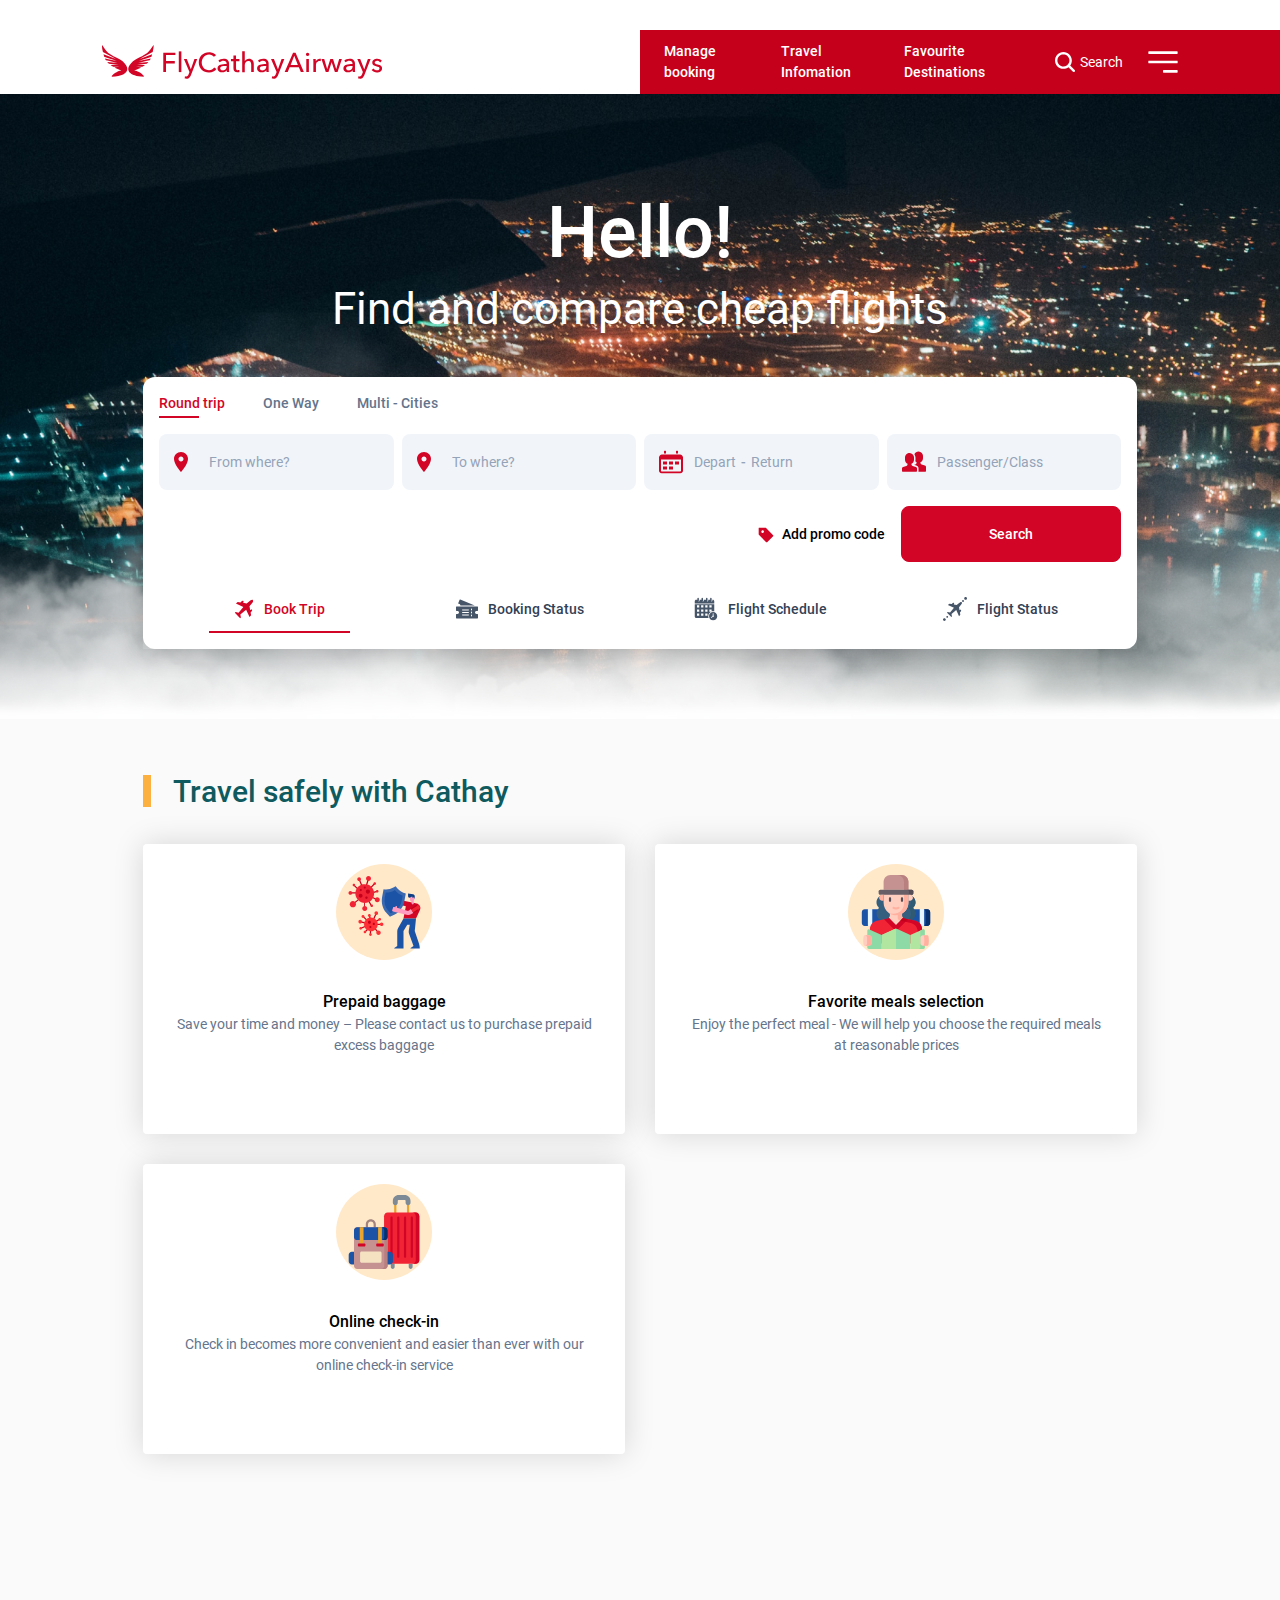
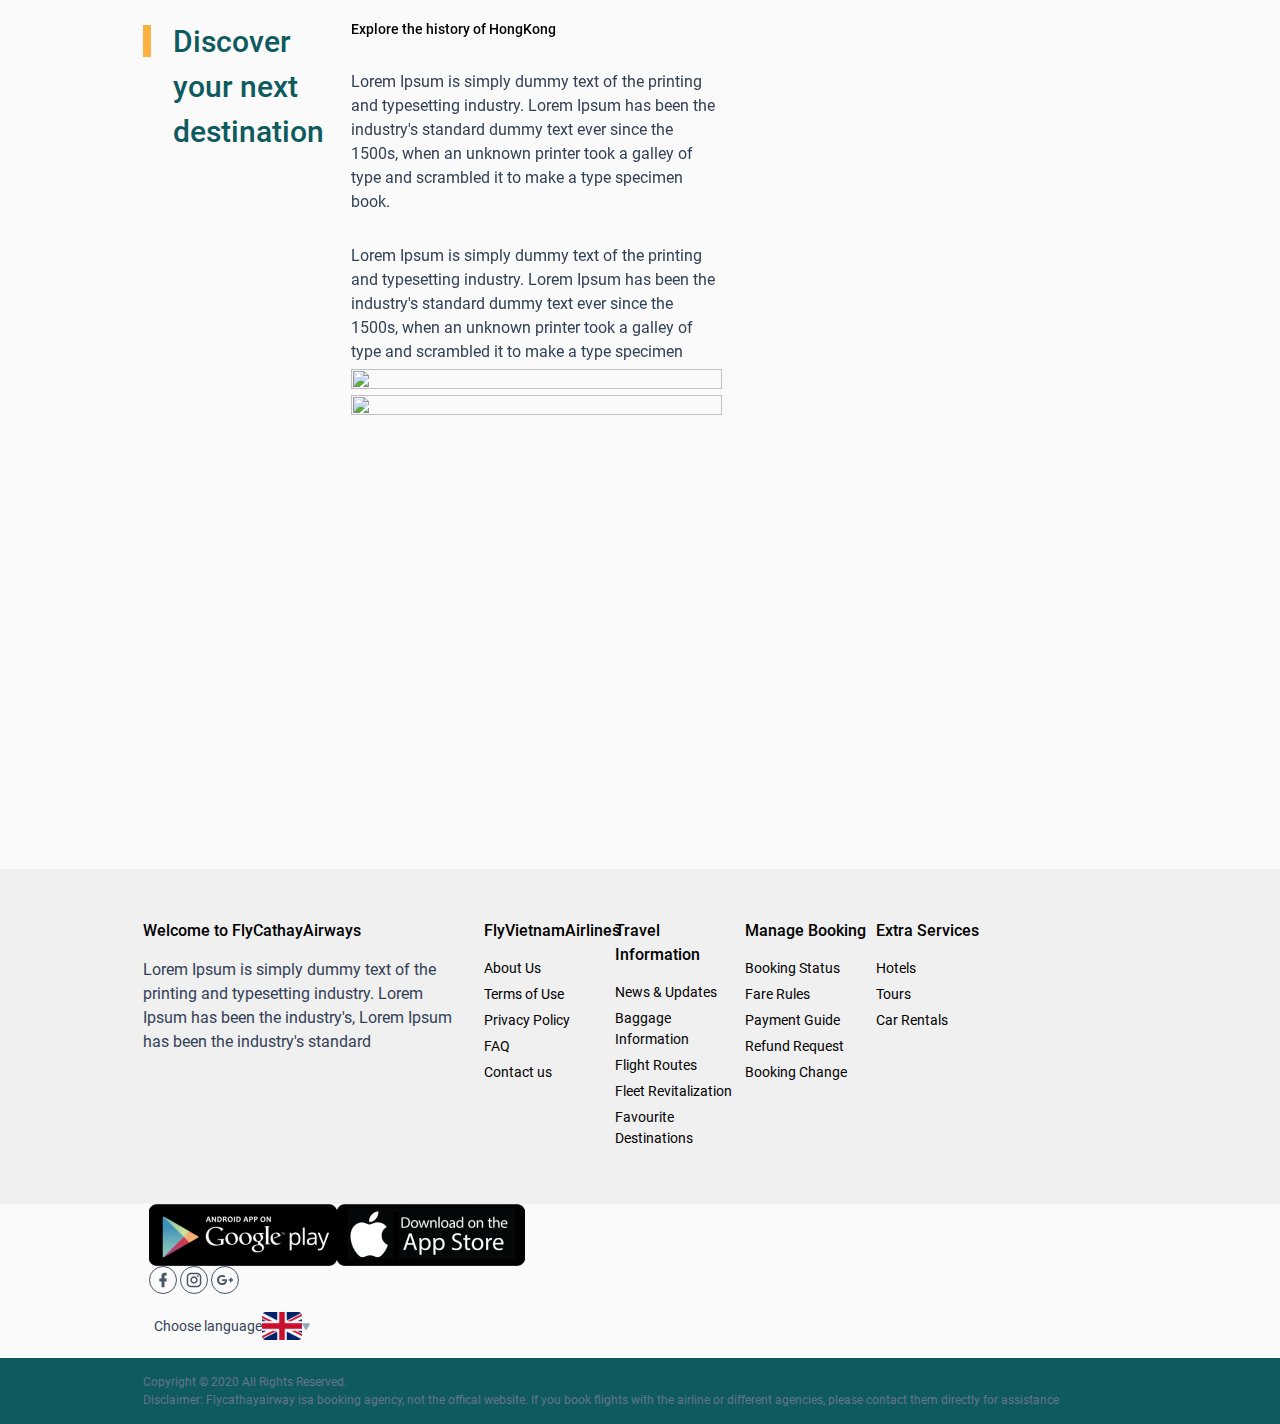
==== commit f824aa91: "update index ver3" ====
--- a/index.html
+++ b/index.html
@@ -183,460 +183,462 @@
     </header>
     <main class="wrapper">
       <section class="home">
-        <div style="background-image: url(images/homeBanner.jpg)" class="homeBanner">
-          <div class="homeBanner__cont colorWhite textCenter">
-            <h2 class="mb0">Hello!</h2>
-            <p class="mb0">Find and compare cheap flights</p>
-          </div>
-          <div class="searchBox searchBox_home">
-            <div class="container">
-              <div class="searchBox__main">
-                <div class="searchBox__body">
-                  <div class="searchBox__action">
-                    <div class="typeSearch__box">
-                      <button type="button" data-toggle="dropdown" id="btnRoundTrip" class="searchBox__toggle active">
-                        <p class="colorNeutral500 medium">Round trip</p>
-                      </button>
+        <div class="homeSearch">
+          <div style="background-image: url(images/homeBanner.jpg)" class="homeBanner">
+            <div class="homeBanner__cont colorWhite textCenter">
+              <h2 class="mb0">Hello!</h2>
+              <p class="mb0">Find and compare cheap flights</p>
+            </div>
+            <div class="searchBox searchBox_home">
+              <div class="container">
+                <div class="searchBox__main">
+                  <div class="searchBox__body">
+                    <div class="searchBox__action">
+                      <div class="typeSearch__box">
+                        <button type="button" data-toggle="dropdown" id="btnRoundTrip" class="searchBox__toggle active">
+                          <p class="colorNeutral500 medium">Round trip</p>
+                        </button>
+                      </div>
+                      <div class="typeSearch__box">
+                        <button type="button" data-toggle="dropdown" id="btnOneWay" class="searchBox__toggle">
+                          <p class="colorNeutral500 medium">One Way</p>
+                        </button>
+                      </div>
+                      <div class="typeSearch__box">
+                        <button type="button" data-toggle="dropdown" id="btnMulti" class="searchBox__toggle">
+                          <p class="colorNeutral500 medium">Multi - Cities</p>
+                        </button>
+                      </div>
                     </div>
-                    <div class="typeSearch__box">
-                      <button type="button" data-toggle="dropdown" id="btnOneWay" class="searchBox__toggle">
-                        <p class="colorNeutral500 medium">One Way</p>
-                      </button>
-                    </div>
-                    <div class="typeSearch__box">
-                      <button type="button" data-toggle="dropdown" id="btnMulti" class="searchBox__toggle">
-                        <p class="colorNeutral500 medium">Multi - Cities</p>
-                      </button>
-                    </div>
-                  </div>
-                  <div class="searchBox__cont">
-                    <div class="noMulti">
-                      <div class="searchBox__form">
-                        <div class="searchBox__from pd4 col3">
-                          <div class="searchBox__input">
-                            <svg xmlns="http://www.w3.org/2000/svg" width="14" height="20" viewBox="0 0 14 20" fill="none">
-                              <path d="M7 0C3.13 0 0 3.13 0 7C0 12.25 7 20 7 20C7 20 14 12.25 14 7C14 3.13 10.87 0 7 0ZM7 9.5C5.62 9.5 4.5 8.38 4.5 7C4.5 5.62 5.62 4.5 7 4.5C8.38 4.5 9.5 5.62 9.5 7C9.5 8.38 8.38 9.5 7 9.5Z" fill="#D20526"/>
-                            </svg>
-                            <input type="text" placeholder="From where?" class="form-control form-control-lg inputPlace">
-                            <div class="suggestion">
-                              <div class="suggestion__title"><svg xmlns="http://www.w3.org/2000/svg" width="14" height="20" viewBox="0 0 14 20" fill="none">
-                                <path d="M7 0C3.13 0 0 3.13 0 7C0 12.25 7 20 7 20C7 20 14 12.25 14 7C14 3.13 10.87 0 7 0ZM7 9.5C5.62 9.5 4.5 8.38 4.5 7C4.5 5.62 5.62 4.5 7 4.5C8.38 4.5 9.5 5.62 9.5 7C9.5 8.38 8.38 9.5 7 9.5Z" fill="#475569"></path>
-                              </svg><span>Viet Nam</span></div>
-                              <ul class="suggestion__list">
-                                <li>
-                                  <button type="button"><span>Ha Noi</span><span>HAN</span></button>
-                                </li>
-                                <li>
-                                  <button type="button"><span>Ha Noi</span><span>HAN</span></button>
-                                </li>
-                                <li>
-                                  <button type="button"><span>Ha Noi</span><span>HAN</span></button>
-                                </li>
-                                <li>
-                                  <button type="button"><span>Ha Noi</span><span>HAN</span></button>
-                                </li>
-                                <li>
-                                  <button type="button"><span>Ha Noi</span><span>HAN</span></button>
-                                </li>
-                                <li>
-                                  <button type="button"><span>Ha Noi</span><span>HAN</span></button>
-                                </li>
-                                <li>
-                                  <button type="button"><span>Ha Noi</span><span>HAN</span></button>
-                                </li>
-                                <li>
-                                  <button type="button"><span>Ha Noi</span><span>HAN</span></button>
-                                </li>
-                              </ul>
-                              <div class="suggestion__title"><svg xmlns="http://www.w3.org/2000/svg" width="14" height="20" viewBox="0 0 14 20" fill="none">
-                                <path d="M7 0C3.13 0 0 3.13 0 7C0 12.25 7 20 7 20C7 20 14 12.25 14 7C14 3.13 10.87 0 7 0ZM7 9.5C5.62 9.5 4.5 8.38 4.5 7C4.5 5.62 5.62 4.5 7 4.5C8.38 4.5 9.5 5.62 9.5 7C9.5 8.38 8.38 9.5 7 9.5Z" fill="#475569"></path>
-                              </svg><span>North America</span></div>
-                              <ul class="suggestion__list">
-                                <li>
-                                  <button type="button"><span>Los Angeles</span><span>LAX</span></button>
-                                </li>
-                                <li>
-                                  <button type="button"><span>Los Angeles</span><span>LAX</span></button>
-                                </li>
-                                <li>
-                                  <button type="button"><span>Los Angeles</span><span>LAX</span></button>
-                                </li>
-                                <li>
-                                  <button type="button"><span>Los Angeles</span><span>LAX</span></button>
-                                </li>
-                              </ul>
-                            </div>
-                          </div>
-                        </div>
-                        <div class="searchBox__to pd4 col3">
-                          <div class="searchBox__input">
-                            <svg xmlns="http://www.w3.org/2000/svg" width="14" height="20" viewBox="0 0 14 20" fill="none">
-                              <path d="M7 0C3.13 0 0 3.13 0 7C0 12.25 7 20 7 20C7 20 14 12.25 14 7C14 3.13 10.87 0 7 0ZM7 9.5C5.62 9.5 4.5 8.38 4.5 7C4.5 5.62 5.62 4.5 7 4.5C8.38 4.5 9.5 5.62 9.5 7C9.5 8.38 8.38 9.5 7 9.5Z" fill="#D20526"/>
-                            </svg>
-                            <input type="text" placeholder="To where?" class="form-control form-control-lg inputPlace">
-                            <div class="suggestion">
-                              <div class="suggestion__title"><svg xmlns="http://www.w3.org/2000/svg" width="14" height="20" viewBox="0 0 14 20" fill="none">
-                                <path d="M7 0C3.13 0 0 3.13 0 7C0 12.25 7 20 7 20C7 20 14 12.25 14 7C14 3.13 10.87 0 7 0ZM7 9.5C5.62 9.5 4.5 8.38 4.5 7C4.5 5.62 5.62 4.5 7 4.5C8.38 4.5 9.5 5.62 9.5 7C9.5 8.38 8.38 9.5 7 9.5Z" fill="#475569"></path>
-                              </svg><span>Viet Nam</span></div>
-                              <ul class="suggestion__list">
-                                <li>
-                                  <button type="button"><span>Ha Noi</span><span>HAN</span></button>
-                                </li>
-                                <li>
-                                  <button type="button"><span>Ha Noi</span><span>HAN</span></button>
-                                </li>
-                                <li>
-                                  <button type="button"><span>Ha Noi</span><span>HAN</span></button>
-                                </li>
-                                <li>
-                                  <button type="button"><span>Ha Noi</span><span>HAN</span></button>
-                                </li>
-                                <li>
-                                  <button type="button"><span>Ha Noi</span><span>HAN</span></button>
-                                </li>
-                                <li>
-                                  <button type="button"><span>Ha Noi</span><span>HAN</span></button>
-                                </li>
-                                <li>
-                                  <button type="button"><span>Ha Noi</span><span>HAN</span></button>
-                                </li>
-                                <li>
-                                  <button type="button"><span>Ha Noi</span><span>HAN</span></button>
-                                </li>
-                              </ul>
-                              <div class="suggestion__title"><svg xmlns="http://www.w3.org/2000/svg" width="14" height="20" viewBox="0 0 14 20" fill="none">
-                                <path d="M7 0C3.13 0 0 3.13 0 7C0 12.25 7 20 7 20C7 20 14 12.25 14 7C14 3.13 10.87 0 7 0ZM7 9.5C5.62 9.5 4.5 8.38 4.5 7C4.5 5.62 5.62 4.5 7 4.5C8.38 4.5 9.5 5.62 9.5 7C9.5 8.38 8.38 9.5 7 9.5Z" fill="#475569"></path>
-                              </svg><span>North America</span></div>
-                              <ul class="suggestion__list">
-                                <li>
-                                  <button type="button"><span>Los Angeles</span><span>LAX</span></button>
-                                </li>
-                                <li>
-                                  <button type="button"><span>Los Angeles</span><span>LAX</span></button>
-                                </li>
-                                <li>
-                                  <button type="button"><span>Los Angeles</span><span>LAX</span></button>
-                                </li>
-                                <li>
-                                  <button type="button"><span>Los Angeles</span><span>LAX</span></button>
-                                </li>
-                              </ul>
-                            </div>
-                          </div>
-                        </div>
-                        <div class="searchBox__date pd4 col3">
-                          <div class="searchBox__input">
-                            <svg xmlns="http://www.w3.org/2000/svg" width="24" height="23" viewBox="0 0 24 23" fill="none">
-                              <path d="M19 3V1C19 0.734784 18.8946 0.48043 18.7071 0.292893C18.5196 0.105357 18.2652 0 18 0C17.7348 0 17.4804 0.105357 17.2929 0.292893C17.1054 0.48043 17 0.734784 17 1V3H19Z" fill="#D20526"/>
-                              <path d="M7 3V1C7 0.734784 6.89464 0.48043 6.70711 0.292893C6.51957 0.105357 6.26522 0 6 0C5.73478 0 5.48043 0.105357 5.29289 0.292893C5.10536 0.48043 5 0.734784 5 1V3H7Z" fill="#D20526"/>
-                              <path d="M21 23H3C2.20435 23 1.44129 22.6839 0.87868 22.1213C0.31607 21.5587 0 20.7956 0 20L0 7C0 6.20435 0.31607 5.44129 0.87868 4.87868C1.44129 4.31607 2.20435 4 3 4H21C21.7956 4 22.5587 4.31607 23.1213 4.87868C23.6839 5.44129 24 6.20435 24 7V20C24 20.7956 23.6839 21.5587 23.1213 22.1213C22.5587 22.6839 21.7956 23 21 23ZM22 9H2V20C2 20.2652 2.10536 20.5196 2.29289 20.7071C2.48043 20.8946 2.73478 21 3 21H21C21.2652 21 21.5196 20.8946 21.7071 20.7071C21.8946 20.5196 22 20.2652 22 20V9Z" fill="#D20526"/>
-                              <path d="M4 11H8V14H4V11Z" fill="#D20526"/>
-                              <path d="M10 11H14V14H10V11Z" fill="#D20526"/>
-                              <path d="M4 16H8V19H4V16Z" fill="#D20526"/>
-                              <path d="M10 16H14V19H10V16Z" fill="#D20526"/>
-                              <path d="M16 11H20V14H16V11Z" fill="#D20526"/>
-                            </svg>
-                            <div class="t-datepicker">
-                              <div class="t-check-in"></div>
-                              <div class="t-check-out"></div>
-                            </div>
-                          </div>
-                        </div>
-                        <div class="searchBox__passenger pd4 col3">
-                          <div class="dropdown">
-                          <div class="searchBox__input" data-toggle="dropdown">
-                            <svg xmlns="http://www.w3.org/2000/svg" width="24" height="24" viewBox="0 0 24 24" fill="none">
-                              <path d="M22.9117 15.4395L19.6305 14.5012C19.3652 14.4253 19.1259 14.2777 18.9391 14.0746C18.7522 13.8715 18.625 13.6207 18.5715 13.35L18.3697 12.3375C19.1535 11.9795 19.818 11.404 20.2842 10.6794C20.7505 9.95483 20.9989 9.11163 21 8.24999V6.18899C21.0186 4.99568 20.5751 3.84139 19.7623 2.9675C18.9495 2.09361 17.8303 1.56779 16.6387 1.49999C15.7494 1.47303 14.8721 1.71028 14.1176 2.18178C13.3631 2.65328 12.7653 3.33785 12.3997 4.14899C13.1154 5.1909 13.4989 6.42499 13.5 7.68899V9.74999C13.4972 10.2956 13.4192 10.8382 13.2682 11.3625C13.6575 11.7696 14.1194 12.1003 14.6302 12.3375L14.4285 13.35C14.3747 13.6205 14.2474 13.8709 14.0606 14.0737C13.8738 14.2766 13.6346 14.424 13.3695 14.4997L12.1042 14.8612L14.3242 15.4957C14.9504 15.6766 15.5009 16.0556 15.8932 16.576C16.2856 17.0964 16.4985 17.73 16.5 18.3817V21C16.4975 21.2561 16.4508 21.5098 16.362 21.75H23.25C23.4489 21.75 23.6397 21.671 23.7803 21.5303C23.921 21.3897 24 21.1989 24 21V16.8817C24 16.5557 23.8937 16.2386 23.6974 15.9784C23.501 15.7182 23.2252 15.529 22.9117 15.4395Z" fill="#D20526"/>
-                              <path d="M13.9117 16.9394L10.6305 16.0012C10.3652 15.9253 10.1259 15.7777 9.93905 15.5745C9.75221 15.3714 9.62502 15.1207 9.5715 14.8499L9.36975 13.8367C10.1534 13.4787 10.8178 12.9034 11.284 12.1789C11.7503 11.4545 11.9988 10.6114 12 9.74994V7.68894C12.0186 6.49563 11.5751 5.34134 10.7623 4.46745C9.94947 3.59356 8.83028 3.06774 7.63875 2.99994C7.03623 2.98136 6.43612 3.08401 5.87403 3.30182C5.31195 3.51963 4.79936 3.84815 4.36669 4.26788C3.93402 4.68761 3.59009 5.18999 3.35532 5.7452C3.12054 6.30041 2.99971 6.89714 3 7.49994V9.74994C3.0008 10.6118 3.2491 11.4554 3.71537 12.1802C4.18165 12.9051 4.84628 13.4808 5.63025 13.8389L5.4285 14.8499C5.3746 15.1203 5.24725 15.3705 5.06043 15.5732C4.87361 15.7759 4.63455 15.9232 4.3695 15.9989L1.08825 16.9394C0.774771 17.0289 0.498978 17.2181 0.30262 17.4783C0.106262 17.7386 2.8395e-05 18.0557 0 18.3817L0 20.9999C0 21.1989 0.0790176 21.3896 0.21967 21.5303C0.360322 21.6709 0.551088 21.7499 0.75 21.7499H14.25C14.4489 21.7499 14.6397 21.6709 14.7803 21.5303C14.921 21.3896 15 21.1989 15 20.9999V18.3817C15 18.0557 14.8937 17.7386 14.6974 17.4783C14.501 17.2181 14.2252 17.0289 13.9117 16.9394Z" fill="#D20526"/>
-                            </svg>
-                            <input type="text" placeholder="Passenger/Class" class="form-control form-control-lg" readonly>
-                          </div>
-                            <div class="dropdown-menu">
-                              <div class="passengerBox">
-                                <div class="passengerBox__item">
-                                  <div class="passengerBox__text">
-                                    <p class="text16 medium colorNeutral600">Adults</p>
-                                    <p class="mb-0 colorBlack85">12 years and above</p>
-                                  </div>
-                                  <div class="passengerBox__action">
-                                    <button type="button" class="minus disabled">
-                                      <svg width="11" height="1" viewBox="0 0 11 1" fill="none" xmlns="http://www.w3.org/2000/svg">
-                                        <path fill-rule="evenodd" clip-rule="evenodd" d="M0 0.5C0 0.223858 0.223858 0 0.5 0H10.5C10.7761 0 11 0.223858 11 0.5C11 0.776142 10.7761 1 10.5 1H0.5C0.223858 1 0 0.776142 0 0.5Z" fill="white"></path>
-                                      </svg>
-                                    </button>
-                                    <p class="medium text16 colorNeutral600">1</p>
-                                    <button type="button" class="plus medium">
-                                      <svg width="11" height="11" viewBox="0 0 11 11" fill="none" xmlns="http://www.w3.org/2000/svg">
-                                        <path fill-rule="evenodd" clip-rule="evenodd" d="M5 10.5C5 10.7761 5.22386 11 5.5 11C5.77614 11 6 10.7761 6 10.5V6H10.5C10.7761 6 11 5.77614 11 5.5C11 5.22386 10.7761 5 10.5 5H6V0.5C6 0.223858 5.77614 0 5.5 0C5.22386 0 5 0.223858 5 0.5V5H0.5C0.223858 5 0 5.22386 0 5.5C0 5.77614 0.223858 6 0.5 6H5V10.5Z" fill="white"></path>
-                                      </svg>
-                                    </button>
-                                  </div>
-                                </div>
-                                <div class="passengerBox__item">
-                                  <div class="passengerBox__text">
-                                    <p class="text16 medium colorNeutral600">Children</p>
-                                    <p class="mb-0 colorBlack85">2-11 years at time of travel</p>
-                                  </div>
-                                  <div class="passengerBox__action">
-                                    <button type="button" class="minus disabled">
-                                      <svg width="11" height="1" viewBox="0 0 11 1" fill="none" xmlns="http://www.w3.org/2000/svg">
-                                        <path fill-rule="evenodd" clip-rule="evenodd" d="M0 0.5C0 0.223858 0.223858 0 0.5 0H10.5C10.7761 0 11 0.223858 11 0.5C11 0.776142 10.7761 1 10.5 1H0.5C0.223858 1 0 0.776142 0 0.5Z" fill="white"></path>
-                                      </svg>
-                                    </button>
-                                    <p class="text16 colorNeutral600 medium">1</p>
-                                    <button type="button" class="plus medium">
-                                      <svg width="11" height="11" viewBox="0 0 11 11" fill="none" xmlns="http://www.w3.org/2000/svg">
-                                        <path fill-rule="evenodd" clip-rule="evenodd" d="M5 10.5C5 10.7761 5.22386 11 5.5 11C5.77614 11 6 10.7761 6 10.5V6H10.5C10.7761 6 11 5.77614 11 5.5C11 5.22386 10.7761 5 10.5 5H6V0.5C6 0.223858 5.77614 0 5.5 0C5.22386 0 5 0.223858 5 0.5V5H0.5C0.223858 5 0 5.22386 0 5.5C0 5.77614 0.223858 6 0.5 6H5V10.5Z" fill="white"></path>
-                                      </svg>
-                                    </button>
-                                  </div>
-                                </div>
-                                <div class="passengerBox__item">
-                                  <div class="passengerBox__text">
-                                    <p class="text16 medium colorNeutral600">Infants</p>
-                                    <p class="mb-0 colorBlack85">0-23 months at time of travel</p>
-                                  </div>
-                                  <div class="passengerBox__action">
-                                    <button type="button" class="minus disabled">
-                                      <svg width="11" height="1" viewBox="0 0 11 1" fill="none" xmlns="http://www.w3.org/2000/svg">
-                                        <path fill-rule="evenodd" clip-rule="evenodd" d="M0 0.5C0 0.223858 0.223858 0 0.5 0H10.5C10.7761 0 11 0.223858 11 0.5C11 0.776142 10.7761 1 10.5 1H0.5C0.223858 1 0 0.776142 0 0.5Z" fill="white"></path>
-                                      </svg>
-                                    </button>
-                                    <p class="colorNeutral600 text16 medium">1</p>
-                                    <button type="button" class="plus medium">
-                                      <svg width="11" height="11" viewBox="0 0 11 11" fill="none" xmlns="http://www.w3.org/2000/svg">
-                                        <path fill-rule="evenodd" clip-rule="evenodd" d="M5 10.5C5 10.7761 5.22386 11 5.5 11C5.77614 11 6 10.7761 6 10.5V6H10.5C10.7761 6 11 5.77614 11 5.5C11 5.22386 10.7761 5 10.5 5H6V0.5C6 0.223858 5.77614 0 5.5 0C5.22386 0 5 0.223858 5 0.5V5H0.5C0.223858 5 0 5.22386 0 5.5C0 5.77614 0.223858 6 0.5 6H5V10.5Z" fill="white"></path>
-                                      </svg>
-                                    </button>
-                                  </div>
-                                </div>
-                                <div class="passengerBox__item">
-                                  <button class="apply__passenger">Apply</button>
-                                </div>
-                              </div>
-                            </div>
-                          </div>
-                        </div>
-                      </div>
-                      <div class="inputSearch__group">
-                        <div class="inputSearch__promo colorNeutral700 medium">
-                          <svg xmlns="http://www.w3.org/2000/svg" width="16" height="16" viewBox="0 0 16 16" fill="none">
-                            <path d="M15.1381 8.19535L7.80475 0.86202C7.67967 0.737111 7.51018 0.666871 7.33341 0.666687H1.33341C1.1566 0.666687 0.987034 0.736925 0.86201 0.861949C0.736986 0.986973 0.666748 1.15654 0.666748 1.33335V7.33335C0.666748 7.51002 0.736748 7.68002 0.862081 7.80469L8.19541 15.138C8.25718 15.2001 8.33062 15.2494 8.41151 15.2831C8.4924 15.3167 8.57914 15.334 8.66675 15.334C8.75435 15.334 8.84109 15.3167 8.92198 15.2831C9.00287 15.2494 9.07631 15.2001 9.13808 15.138L15.1381 9.13802C15.2 9.07616 15.2492 9.00269 15.2827 8.92181C15.3163 8.84094 15.3335 8.75424 15.3335 8.66669C15.3335 8.57913 15.3163 8.49243 15.2827 8.41156C15.2492 8.33068 15.2 8.25721 15.1381 8.19535ZM4.66675 6.00002C4.48919 6.00404 4.31262 5.97254 4.1474 5.90737C3.98218 5.84221 3.83165 5.74469 3.70463 5.62055C3.57762 5.49641 3.47669 5.34814 3.40777 5.18446C3.33884 5.02077 3.30332 4.84497 3.30327 4.66736C3.30323 4.48976 3.33867 4.31393 3.40751 4.15021C3.47635 3.98649 3.57721 3.83818 3.70416 3.71397C3.83111 3.58976 3.98159 3.49217 4.14678 3.42693C4.31196 3.36168 4.48852 3.33009 4.66608 3.33402C5.01446 3.34172 5.34597 3.4855 5.58966 3.73458C5.83335 3.98366 5.96985 4.31823 5.96994 4.66669C5.97002 5.01515 5.83369 5.3498 5.59013 5.599C5.34656 5.8482 5.01512 5.99214 4.66675 6.00002Z" fill="#D20526"/>
-                          </svg>Add promo code
-                        </div>
-                        <div class="searchBox__btn"><a href="flightResult.html" class="btn btn-orange btn-lg w-100">
-                          Search</a></div>
-                      </div>
-                    </div>
-                    <div class="multi d-none">
-                      <div class="searchBox__group">
+                    <div class="searchBox__cont">
+                      <div class="noMulti">
                         <div class="searchBox__form">
-                          <div class="searchBox__from pd4 col2">
+                          <div class="searchBox__from pd4 col3">
                             <div class="searchBox__input">
                               <svg xmlns="http://www.w3.org/2000/svg" width="14" height="20" viewBox="0 0 14 20" fill="none">
-                                <path d="M7 0C3.13 0 0 3.13 0 7C0 12.25 7 20 7 20C7 20 14 12.25 14 7C14 3.13 10.87 0 7 0ZM7 9.5C5.62 9.5 4.5 8.38 4.5 7C4.5 5.62 5.62 4.5 7 4.5C8.38 4.5 9.5 5.62 9.5 7C9.5 8.38 8.38 9.5 7 9.5Z" fill="#D20526"></path>
+                                <path d="M7 0C3.13 0 0 3.13 0 7C0 12.25 7 20 7 20C7 20 14 12.25 14 7C14 3.13 10.87 0 7 0ZM7 9.5C5.62 9.5 4.5 8.38 4.5 7C4.5 5.62 5.62 4.5 7 4.5C8.38 4.5 9.5 5.62 9.5 7C9.5 8.38 8.38 9.5 7 9.5Z" fill="#D20526"/>
                               </svg>
                               <input type="text" placeholder="From where?" class="form-control form-control-lg inputPlace">
+                              <div class="suggestion">
+                                <div class="suggestion__title"><svg xmlns="http://www.w3.org/2000/svg" width="14" height="20" viewBox="0 0 14 20" fill="none">
+                                  <path d="M7 0C3.13 0 0 3.13 0 7C0 12.25 7 20 7 20C7 20 14 12.25 14 7C14 3.13 10.87 0 7 0ZM7 9.5C5.62 9.5 4.5 8.38 4.5 7C4.5 5.62 5.62 4.5 7 4.5C8.38 4.5 9.5 5.62 9.5 7C9.5 8.38 8.38 9.5 7 9.5Z" fill="#475569"></path>
+                                </svg><span>Viet Nam</span></div>
+                                <ul class="suggestion__list">
+                                  <li>
+                                    <button type="button"><span>Ha Noi</span><span>HAN</span></button>
+                                  </li>
+                                  <li>
+                                    <button type="button"><span>Ha Noi</span><span>HAN</span></button>
+                                  </li>
+                                  <li>
+                                    <button type="button"><span>Ha Noi</span><span>HAN</span></button>
+                                  </li>
+                                  <li>
+                                    <button type="button"><span>Ha Noi</span><span>HAN</span></button>
+                                  </li>
+                                  <li>
+                                    <button type="button"><span>Ha Noi</span><span>HAN</span></button>
+                                  </li>
+                                  <li>
+                                    <button type="button"><span>Ha Noi</span><span>HAN</span></button>
+                                  </li>
+                                  <li>
+                                    <button type="button"><span>Ha Noi</span><span>HAN</span></button>
+                                  </li>
+                                  <li>
+                                    <button type="button"><span>Ha Noi</span><span>HAN</span></button>
+                                  </li>
+                                </ul>
+                                <div class="suggestion__title"><svg xmlns="http://www.w3.org/2000/svg" width="14" height="20" viewBox="0 0 14 20" fill="none">
+                                  <path d="M7 0C3.13 0 0 3.13 0 7C0 12.25 7 20 7 20C7 20 14 12.25 14 7C14 3.13 10.87 0 7 0ZM7 9.5C5.62 9.5 4.5 8.38 4.5 7C4.5 5.62 5.62 4.5 7 4.5C8.38 4.5 9.5 5.62 9.5 7C9.5 8.38 8.38 9.5 7 9.5Z" fill="#475569"></path>
+                                </svg><span>North America</span></div>
+                                <ul class="suggestion__list">
+                                  <li>
+                                    <button type="button"><span>Los Angeles</span><span>LAX</span></button>
+                                  </li>
+                                  <li>
+                                    <button type="button"><span>Los Angeles</span><span>LAX</span></button>
+                                  </li>
+                                  <li>
+                                    <button type="button"><span>Los Angeles</span><span>LAX</span></button>
+                                  </li>
+                                  <li>
+                                    <button type="button"><span>Los Angeles</span><span>LAX</span></button>
+                                  </li>
+                                </ul>
+                              </div>
                             </div>
                           </div>
-                          <div class="searchBox__to pd4 col2">
+                          <div class="searchBox__to pd4 col3">
                             <div class="searchBox__input">
                               <svg xmlns="http://www.w3.org/2000/svg" width="14" height="20" viewBox="0 0 14 20" fill="none">
-                                <path d="M7 0C3.13 0 0 3.13 0 7C0 12.25 7 20 7 20C7 20 14 12.25 14 7C14 3.13 10.87 0 7 0ZM7 9.5C5.62 9.5 4.5 8.38 4.5 7C4.5 5.62 5.62 4.5 7 4.5C8.38 4.5 9.5 5.62 9.5 7C9.5 8.38 8.38 9.5 7 9.5Z" fill="#D20526"></path>
+                                <path d="M7 0C3.13 0 0 3.13 0 7C0 12.25 7 20 7 20C7 20 14 12.25 14 7C14 3.13 10.87 0 7 0ZM7 9.5C5.62 9.5 4.5 8.38 4.5 7C4.5 5.62 5.62 4.5 7 4.5C8.38 4.5 9.5 5.62 9.5 7C9.5 8.38 8.38 9.5 7 9.5Z" fill="#D20526"/>
                               </svg>
                               <input type="text" placeholder="To where?" class="form-control form-control-lg inputPlace">
+                              <div class="suggestion">
+                                <div class="suggestion__title"><svg xmlns="http://www.w3.org/2000/svg" width="14" height="20" viewBox="0 0 14 20" fill="none">
+                                  <path d="M7 0C3.13 0 0 3.13 0 7C0 12.25 7 20 7 20C7 20 14 12.25 14 7C14 3.13 10.87 0 7 0ZM7 9.5C5.62 9.5 4.5 8.38 4.5 7C4.5 5.62 5.62 4.5 7 4.5C8.38 4.5 9.5 5.62 9.5 7C9.5 8.38 8.38 9.5 7 9.5Z" fill="#475569"></path>
+                                </svg><span>Viet Nam</span></div>
+                                <ul class="suggestion__list">
+                                  <li>
+                                    <button type="button"><span>Ha Noi</span><span>HAN</span></button>
+                                  </li>
+                                  <li>
+                                    <button type="button"><span>Ha Noi</span><span>HAN</span></button>
+                                  </li>
+                                  <li>
+                                    <button type="button"><span>Ha Noi</span><span>HAN</span></button>
+                                  </li>
+                                  <li>
+                                    <button type="button"><span>Ha Noi</span><span>HAN</span></button>
+                                  </li>
+                                  <li>
+                                    <button type="button"><span>Ha Noi</span><span>HAN</span></button>
+                                  </li>
+                                  <li>
+                                    <button type="button"><span>Ha Noi</span><span>HAN</span></button>
+                                  </li>
+                                  <li>
+                                    <button type="button"><span>Ha Noi</span><span>HAN</span></button>
+                                  </li>
+                                  <li>
+                                    <button type="button"><span>Ha Noi</span><span>HAN</span></button>
+                                  </li>
+                                </ul>
+                                <div class="suggestion__title"><svg xmlns="http://www.w3.org/2000/svg" width="14" height="20" viewBox="0 0 14 20" fill="none">
+                                  <path d="M7 0C3.13 0 0 3.13 0 7C0 12.25 7 20 7 20C7 20 14 12.25 14 7C14 3.13 10.87 0 7 0ZM7 9.5C5.62 9.5 4.5 8.38 4.5 7C4.5 5.62 5.62 4.5 7 4.5C8.38 4.5 9.5 5.62 9.5 7C9.5 8.38 8.38 9.5 7 9.5Z" fill="#475569"></path>
+                                </svg><span>North America</span></div>
+                                <ul class="suggestion__list">
+                                  <li>
+                                    <button type="button"><span>Los Angeles</span><span>LAX</span></button>
+                                  </li>
+                                  <li>
+                                    <button type="button"><span>Los Angeles</span><span>LAX</span></button>
+                                  </li>
+                                  <li>
+                                    <button type="button"><span>Los Angeles</span><span>LAX</span></button>
+                                  </li>
+                                  <li>
+                                    <button type="button"><span>Los Angeles</span><span>LAX</span></button>
+                                  </li>
+                                </ul>
+                              </div>
                             </div>
                           </div>
-                          <div class="searchBox__date pd4 col2">
+                          <div class="searchBox__date pd4 col3">
                             <div class="searchBox__input">
                               <svg xmlns="http://www.w3.org/2000/svg" width="24" height="23" viewBox="0 0 24 23" fill="none">
-                                <path d="M19 3V1C19 0.734784 18.8946 0.48043 18.7071 0.292893C18.5196 0.105357 18.2652 0 18 0C17.7348 0 17.4804 0.105357 17.2929 0.292893C17.1054 0.48043 17 0.734784 17 1V3H19Z" fill="#D20526"></path>
-                                <path d="M7 3V1C7 0.734784 6.89464 0.48043 6.70711 0.292893C6.51957 0.105357 6.26522 0 6 0C5.73478 0 5.48043 0.105357 5.29289 0.292893C5.10536 0.48043 5 0.734784 5 1V3H7Z" fill="#D20526"></path>
-                                <path d="M21 23H3C2.20435 23 1.44129 22.6839 0.87868 22.1213C0.31607 21.5587 0 20.7956 0 20L0 7C0 6.20435 0.31607 5.44129 0.87868 4.87868C1.44129 4.31607 2.20435 4 3 4H21C21.7956 4 22.5587 4.31607 23.1213 4.87868C23.6839 5.44129 24 6.20435 24 7V20C24 20.7956 23.6839 21.5587 23.1213 22.1213C22.5587 22.6839 21.7956 23 21 23ZM22 9H2V20C2 20.2652 2.10536 20.5196 2.29289 20.7071C2.48043 20.8946 2.73478 21 3 21H21C21.2652 21 21.5196 20.8946 21.7071 20.7071C21.8946 20.5196 22 20.2652 22 20V9Z" fill="#D20526"></path>
-                                <path d="M4 11H8V14H4V11Z" fill="#D20526"></path>
-                                <path d="M10 11H14V14H10V11Z" fill="#D20526"></path>
-                                <path d="M4 16H8V19H4V16Z" fill="#D20526"></path>
-                                <path d="M10 16H14V19H10V16Z" fill="#D20526"></path>
-                                <path d="M16 11H20V14H16V11Z" fill="#D20526"></path>
+                                <path d="M19 3V1C19 0.734784 18.8946 0.48043 18.7071 0.292893C18.5196 0.105357 18.2652 0 18 0C17.7348 0 17.4804 0.105357 17.2929 0.292893C17.1054 0.48043 17 0.734784 17 1V3H19Z" fill="#D20526"/>
+                                <path d="M7 3V1C7 0.734784 6.89464 0.48043 6.70711 0.292893C6.51957 0.105357 6.26522 0 6 0C5.73478 0 5.48043 0.105357 5.29289 0.292893C5.10536 0.48043 5 0.734784 5 1V3H7Z" fill="#D20526"/>
+                                <path d="M21 23H3C2.20435 23 1.44129 22.6839 0.87868 22.1213C0.31607 21.5587 0 20.7956 0 20L0 7C0 6.20435 0.31607 5.44129 0.87868 4.87868C1.44129 4.31607 2.20435 4 3 4H21C21.7956 4 22.5587 4.31607 23.1213 4.87868C23.6839 5.44129 24 6.20435 24 7V20C24 20.7956 23.6839 21.5587 23.1213 22.1213C22.5587 22.6839 21.7956 23 21 23ZM22 9H2V20C2 20.2652 2.10536 20.5196 2.29289 20.7071C2.48043 20.8946 2.73478 21 3 21H21C21.2652 21 21.5196 20.8946 21.7071 20.7071C21.8946 20.5196 22 20.2652 22 20V9Z" fill="#D20526"/>
+                                <path d="M4 11H8V14H4V11Z" fill="#D20526"/>
+                                <path d="M10 11H14V14H10V11Z" fill="#D20526"/>
+                                <path d="M4 16H8V19H4V16Z" fill="#D20526"/>
+                                <path d="M10 16H14V19H10V16Z" fill="#D20526"/>
+                                <path d="M16 11H20V14H16V11Z" fill="#D20526"/>
                               </svg>
                               <div class="t-datepicker">
                                 <div class="t-check-in"></div>
+                                <div class="t-check-out"></div>
                               </div>
                             </div>
                           </div>
-                        </div>
-                        <div class="searchBox__form">
-                          <div class="searchBox__from pd4 col2">
-                            <div class="searchBox__input">
-                              <svg xmlns="http://www.w3.org/2000/svg" width="14" height="20" viewBox="0 0 14 20" fill="none">
-                                <path d="M7 0C3.13 0 0 3.13 0 7C0 12.25 7 20 7 20C7 20 14 12.25 14 7C14 3.13 10.87 0 7 0ZM7 9.5C5.62 9.5 4.5 8.38 4.5 7C4.5 5.62 5.62 4.5 7 4.5C8.38 4.5 9.5 5.62 9.5 7C9.5 8.38 8.38 9.5 7 9.5Z" fill="#D20526"></path>
-                              </svg>
-                              <input type="text" placeholder="From where?" class="form-control form-control-lg inputPlace">
-                            </div>
-                          </div>
-                          <div class="searchBox__to pd4 col2">
-                            <div class="searchBox__input">
-                              <svg xmlns="http://www.w3.org/2000/svg" width="14" height="20" viewBox="0 0 14 20" fill="none">
-                                <path d="M7 0C3.13 0 0 3.13 0 7C0 12.25 7 20 7 20C7 20 14 12.25 14 7C14 3.13 10.87 0 7 0ZM7 9.5C5.62 9.5 4.5 8.38 4.5 7C4.5 5.62 5.62 4.5 7 4.5C8.38 4.5 9.5 5.62 9.5 7C9.5 8.38 8.38 9.5 7 9.5Z" fill="#D20526"></path>
-                              </svg>
-                              <input type="text" placeholder="To where?" class="form-control form-control-lg inputPlace">
-                            </div>
-                          </div>
-                          <div class="searchBox__date pd4 col2">
-                            <div class="searchBox__input">
-                              <svg xmlns="http://www.w3.org/2000/svg" width="24" height="23" viewBox="0 0 24 23" fill="none">
-                                <path d="M19 3V1C19 0.734784 18.8946 0.48043 18.7071 0.292893C18.5196 0.105357 18.2652 0 18 0C17.7348 0 17.4804 0.105357 17.2929 0.292893C17.1054 0.48043 17 0.734784 17 1V3H19Z" fill="#D20526"></path>
-                                <path d="M7 3V1C7 0.734784 6.89464 0.48043 6.70711 0.292893C6.51957 0.105357 6.26522 0 6 0C5.73478 0 5.48043 0.105357 5.29289 0.292893C5.10536 0.48043 5 0.734784 5 1V3H7Z" fill="#D20526"></path>
-                                <path d="M21 23H3C2.20435 23 1.44129 22.6839 0.87868 22.1213C0.31607 21.5587 0 20.7956 0 20L0 7C0 6.20435 0.31607 5.44129 0.87868 4.87868C1.44129 4.31607 2.20435 4 3 4H21C21.7956 4 22.5587 4.31607 23.1213 4.87868C23.6839 5.44129 24 6.20435 24 7V20C24 20.7956 23.6839 21.5587 23.1213 22.1213C22.5587 22.6839 21.7956 23 21 23ZM22 9H2V20C2 20.2652 2.10536 20.5196 2.29289 20.7071C2.48043 20.8946 2.73478 21 3 21H21C21.2652 21 21.5196 20.8946 21.7071 20.7071C21.8946 20.5196 22 20.2652 22 20V9Z" fill="#D20526"></path>
-                                <path d="M4 11H8V14H4V11Z" fill="#D20526"></path>
-                                <path d="M10 11H14V14H10V11Z" fill="#D20526"></path>
-                                <path d="M4 16H8V19H4V16Z" fill="#D20526"></path>
-                                <path d="M10 16H14V19H10V16Z" fill="#D20526"></path>
-                                <path d="M16 11H20V14H16V11Z" fill="#D20526"></path>
-                              </svg>
-                              <div class="t-datepicker">
-                                <div class="t-check-in"></div>
-                              </div>
-                            </div>
-                          </div>
-                          <div class="searchBox__remove">
-                            <button type="button">
-                              <svg xmlns="http://www.w3.org/2000/svg" width="16" height="16" viewBox="0 0 16 16" fill="none">
-                                <path d="M13.6586 2.3433C12.5401 1.22579 11.1153 0.464988 9.56442 0.157066C8.01356 -0.150856 6.40621 0.00792734 4.94557 0.613345C3.48493 1.21876 2.23656 2.24363 1.35828 3.55841C0.479999 4.87318 0.0112305 6.41883 0.0112305 7.99997C0.0112305 9.58111 0.479999 11.1268 1.35828 12.4415C2.23656 13.7563 3.48493 14.7812 4.94557 15.3866C6.40621 15.992 8.01356 16.1508 9.56442 15.8429C11.1153 15.535 12.5401 14.7742 13.6586 13.6566C15.1565 12.1552 15.9977 10.1209 15.9977 7.99997C15.9977 5.87909 15.1565 3.84479 13.6586 2.3433ZM11.1393 10.186C11.2531 10.3127 11.3141 10.4783 11.3097 10.6486C11.3053 10.8189 11.2358 10.981 11.1156 11.1017C10.9954 11.2225 10.8335 11.2926 10.6633 11.2977C10.493 11.3028 10.3272 11.2426 10.1999 11.1293L8.12661 9.05597C8.09517 9.02495 8.05278 9.00755 8.00861 9.00755C7.96445 9.00755 7.92205 9.02495 7.89061 9.05597L5.81795 11.1293C5.69132 11.2515 5.52223 11.3197 5.34628 11.3197C5.17033 11.3197 5.00124 11.2515 4.87461 11.1293C4.81263 11.0674 4.76346 10.9939 4.72991 10.9129C4.69636 10.832 4.67909 10.7452 4.67909 10.6576C4.67909 10.57 4.69636 10.4833 4.72991 10.4023C4.76346 10.3214 4.81263 10.2479 4.87461 10.186L6.94795 8.1133C6.96345 8.09788 6.97575 8.07954 6.98414 8.05935C6.99253 8.03916 6.99686 8.01751 6.99686 7.99564C6.99686 7.97377 6.99253 7.95212 6.98414 7.93192C6.97575 7.91173 6.96345 7.8934 6.94795 7.87797L4.87461 5.80464C4.75948 5.67803 4.69744 5.51199 4.70135 5.34089C4.70525 5.1698 4.77481 5.00677 4.8956 4.88554C5.0164 4.76432 5.17919 4.69419 5.35026 4.68968C5.52134 4.68517 5.6876 4.74662 5.81461 4.8613L7.88728 6.93464C7.90276 6.95016 7.92115 6.96247 7.9414 6.97087C7.96165 6.97928 7.98336 6.9836 8.00528 6.9836C8.0272 6.9836 8.04891 6.97928 8.06916 6.97087C8.08941 6.96247 8.1078 6.95016 8.12328 6.93464L10.1966 4.8613C10.3217 4.7363 10.4913 4.66611 10.6682 4.66617C10.845 4.66623 11.0146 4.73654 11.1396 4.86164C11.2646 4.98673 11.3348 5.15636 11.3348 5.33321C11.3347 5.51005 11.2644 5.67963 11.1393 5.80464L9.06595 7.87797C9.0348 7.90921 9.01732 7.95153 9.01732 7.99564C9.01732 8.03975 9.0348 8.08206 9.06595 8.1133L11.1393 10.186Z" fill="#D20526"/>
-                              </svg><span class="medium colorRed800">Remove flight</span>
-                            </button>
-                          </div>
-                        </div>
-                      </div>
-                      <div class="searchBox__add">
-                        <span class="add__Left"></span>
-                        <div class="add__Mid">
-                          <button type="button" class="add">
-                            <svg width="24" height="24" viewBox="0 0 24 24" fill="none" xmlns="http://www.w3.org/2000/svg">
-                              <circle cx="12" cy="12" r="12" fill="#D20526"/>
-                              <path d="M17.25 11.25H12.75V6.75C12.75 6.3 12.45 6 12 6C11.55 6 11.25 6.3 11.25 6.75V11.25H6.75C6.3 11.25 6 11.55 6 12C6 12.45 6.3 12.75 6.75 12.75H11.25V17.25C11.25 17.7 11.55 18 12 18C12.45 18 12.75 17.7 12.75 17.25V12.75H17.25C17.7 12.75 18 12.45 18 12C18 11.55 17.7 11.25 17.25 11.25Z" fill="white"/>
-                            </svg>
-                          </button>
-                          <span>Add flight</span>
-                        </div>
-                        <span class="add_Right"></span>
-                      </div>
-                      <div class="inputSearch__group">
-                        <div class="inputSearch__promo colorNeutral700 medium">
-                          <svg xmlns="http://www.w3.org/2000/svg" width="16" height="16" viewBox="0 0 16 16" fill="none">
-                            <path d="M15.1381 8.19535L7.80475 0.86202C7.67967 0.737111 7.51018 0.666871 7.33341 0.666687H1.33341C1.1566 0.666687 0.987034 0.736925 0.86201 0.861949C0.736986 0.986973 0.666748 1.15654 0.666748 1.33335V7.33335C0.666748 7.51002 0.736748 7.68002 0.862081 7.80469L8.19541 15.138C8.25718 15.2001 8.33062 15.2494 8.41151 15.2831C8.4924 15.3167 8.57914 15.334 8.66675 15.334C8.75435 15.334 8.84109 15.3167 8.92198 15.2831C9.00287 15.2494 9.07631 15.2001 9.13808 15.138L15.1381 9.13802C15.2 9.07616 15.2492 9.00269 15.2827 8.92181C15.3163 8.84094 15.3335 8.75424 15.3335 8.66669C15.3335 8.57913 15.3163 8.49243 15.2827 8.41156C15.2492 8.33068 15.2 8.25721 15.1381 8.19535ZM4.66675 6.00002C4.48919 6.00404 4.31262 5.97254 4.1474 5.90737C3.98218 5.84221 3.83165 5.74469 3.70463 5.62055C3.57762 5.49641 3.47669 5.34814 3.40777 5.18446C3.33884 5.02077 3.30332 4.84497 3.30327 4.66736C3.30323 4.48976 3.33867 4.31393 3.40751 4.15021C3.47635 3.98649 3.57721 3.83818 3.70416 3.71397C3.83111 3.58976 3.98159 3.49217 4.14678 3.42693C4.31196 3.36168 4.48852 3.33009 4.66608 3.33402C5.01446 3.34172 5.34597 3.4855 5.58966 3.73458C5.83335 3.98366 5.96985 4.31823 5.96994 4.66669C5.97002 5.01515 5.83369 5.3498 5.59013 5.599C5.34656 5.8482 5.01512 5.99214 4.66675 6.00002Z" fill="#D20526"></path>
-                          </svg>Add promo code
-                        </div>
-                        <div class="searchBox__passenger pd4 mr10 col2">
-                          <div class="dropdown">
-                            <div class="searchBox__input" data-toggle="dropdown">
-                              <svg xmlns="http://www.w3.org/2000/svg" width="24" height="24" viewBox="0 0 24 24" fill="none">
-                                <path d="M22.9117 15.4395L19.6305 14.5012C19.3652 14.4253 19.1259 14.2777 18.9391 14.0746C18.7522 13.8715 18.625 13.6207 18.5715 13.35L18.3697 12.3375C19.1535 11.9795 19.818 11.404 20.2842 10.6794C20.7505 9.95483 20.9989 9.11163 21 8.24999V6.18899C21.0186 4.99568 20.5751 3.84139 19.7623 2.9675C18.9495 2.09361 17.8303 1.56779 16.6387 1.49999C15.7494 1.47303 14.8721 1.71028 14.1176 2.18178C13.3631 2.65328 12.7653 3.33785 12.3997 4.14899C13.1154 5.1909 13.4989 6.42499 13.5 7.68899V9.74999C13.4972 10.2956 13.4192 10.8382 13.2682 11.3625C13.6575 11.7696 14.1194 12.1003 14.6302 12.3375L14.4285 13.35C14.3747 13.6205 14.2474 13.8709 14.0606 14.0737C13.8738 14.2766 13.6346 14.424 13.3695 14.4997L12.1042 14.8612L14.3242 15.4957C14.9504 15.6766 15.5009 16.0556 15.8932 16.576C16.2856 17.0964 16.4985 17.73 16.5 18.3817V21C16.4975 21.2561 16.4508 21.5098 16.362 21.75H23.25C23.4489 21.75 23.6397 21.671 23.7803 21.5303C23.921 21.3897 24 21.1989 24 21V16.8817C24 16.5557 23.8937 16.2386 23.6974 15.9784C23.501 15.7182 23.2252 15.529 22.9117 15.4395Z" fill="#D20526"></path>
-                                <path d="M13.9117 16.9394L10.6305 16.0012C10.3652 15.9253 10.1259 15.7777 9.93905 15.5745C9.75221 15.3714 9.62502 15.1207 9.5715 14.8499L9.36975 13.8367C10.1534 13.4787 10.8178 12.9034 11.284 12.1789C11.7503 11.4545 11.9988 10.6114 12 9.74994V7.68894C12.0186 6.49563 11.5751 5.34134 10.7623 4.46745C9.94947 3.59356 8.83028 3.06774 7.63875 2.99994C7.03623 2.98136 6.43612 3.08401 5.87403 3.30182C5.31195 3.51963 4.79936 3.84815 4.36669 4.26788C3.93402 4.68761 3.59009 5.18999 3.35532 5.7452C3.12054 6.30041 2.99971 6.89714 3 7.49994V9.74994C3.0008 10.6118 3.2491 11.4554 3.71537 12.1802C4.18165 12.9051 4.84628 13.4808 5.63025 13.8389L5.4285 14.8499C5.3746 15.1203 5.24725 15.3705 5.06043 15.5732C4.87361 15.7759 4.63455 15.9232 4.3695 15.9989L1.08825 16.9394C0.774771 17.0289 0.498978 17.2181 0.30262 17.4783C0.106262 17.7386 2.8395e-05 18.0557 0 18.3817L0 20.9999C0 21.1989 0.0790176 21.3896 0.21967 21.5303C0.360322 21.6709 0.551088 21.7499 0.75 21.7499H14.25C14.4489 21.7499 14.6397 21.6709 14.7803 21.5303C14.921 21.3896 15 21.1989 15 20.9999V18.3817C15 18.0557 14.8937 17.7386 14.6974 17.4783C14.501 17.2181 14.2252 17.0289 13.9117 16.9394Z" fill="#D20526"></path>
-                              </svg>
-                              <input type="text" placeholder="Passenger/Class" class="form-control form-control-lg" readonly="">
-                            </div>
-                            <div class="dropdown-menu">
-                              <div class="passengerBox">
-                                <div class="passengerBox__item">
-                                  <div class="passengerBox__text">
-                                    <p class="text16 medium colorNeutral600">Adults</p>
-                                    <p class="mb-0 colorBlack85">12 years and above</p>
+                          <div class="searchBox__passenger pd4 col3">
+                            <div class="dropdown">
+                              <div class="searchBox__input" data-toggle="dropdown">
+                                <svg xmlns="http://www.w3.org/2000/svg" width="24" height="24" viewBox="0 0 24 24" fill="none">
+                                  <path d="M22.9117 15.4395L19.6305 14.5012C19.3652 14.4253 19.1259 14.2777 18.9391 14.0746C18.7522 13.8715 18.625 13.6207 18.5715 13.35L18.3697 12.3375C19.1535 11.9795 19.818 11.404 20.2842 10.6794C20.7505 9.95483 20.9989 9.11163 21 8.24999V6.18899C21.0186 4.99568 20.5751 3.84139 19.7623 2.9675C18.9495 2.09361 17.8303 1.56779 16.6387 1.49999C15.7494 1.47303 14.8721 1.71028 14.1176 2.18178C13.3631 2.65328 12.7653 3.33785 12.3997 4.14899C13.1154 5.1909 13.4989 6.42499 13.5 7.68899V9.74999C13.4972 10.2956 13.4192 10.8382 13.2682 11.3625C13.6575 11.7696 14.1194 12.1003 14.6302 12.3375L14.4285 13.35C14.3747 13.6205 14.2474 13.8709 14.0606 14.0737C13.8738 14.2766 13.6346 14.424 13.3695 14.4997L12.1042 14.8612L14.3242 15.4957C14.9504 15.6766 15.5009 16.0556 15.8932 16.576C16.2856 17.0964 16.4985 17.73 16.5 18.3817V21C16.4975 21.2561 16.4508 21.5098 16.362 21.75H23.25C23.4489 21.75 23.6397 21.671 23.7803 21.5303C23.921 21.3897 24 21.1989 24 21V16.8817C24 16.5557 23.8937 16.2386 23.6974 15.9784C23.501 15.7182 23.2252 15.529 22.9117 15.4395Z" fill="#D20526"/>
+                                  <path d="M13.9117 16.9394L10.6305 16.0012C10.3652 15.9253 10.1259 15.7777 9.93905 15.5745C9.75221 15.3714 9.62502 15.1207 9.5715 14.8499L9.36975 13.8367C10.1534 13.4787 10.8178 12.9034 11.284 12.1789C11.7503 11.4545 11.9988 10.6114 12 9.74994V7.68894C12.0186 6.49563 11.5751 5.34134 10.7623 4.46745C9.94947 3.59356 8.83028 3.06774 7.63875 2.99994C7.03623 2.98136 6.43612 3.08401 5.87403 3.30182C5.31195 3.51963 4.79936 3.84815 4.36669 4.26788C3.93402 4.68761 3.59009 5.18999 3.35532 5.7452C3.12054 6.30041 2.99971 6.89714 3 7.49994V9.74994C3.0008 10.6118 3.2491 11.4554 3.71537 12.1802C4.18165 12.9051 4.84628 13.4808 5.63025 13.8389L5.4285 14.8499C5.3746 15.1203 5.24725 15.3705 5.06043 15.5732C4.87361 15.7759 4.63455 15.9232 4.3695 15.9989L1.08825 16.9394C0.774771 17.0289 0.498978 17.2181 0.30262 17.4783C0.106262 17.7386 2.8395e-05 18.0557 0 18.3817L0 20.9999C0 21.1989 0.0790176 21.3896 0.21967 21.5303C0.360322 21.6709 0.551088 21.7499 0.75 21.7499H14.25C14.4489 21.7499 14.6397 21.6709 14.7803 21.5303C14.921 21.3896 15 21.1989 15 20.9999V18.3817C15 18.0557 14.8937 17.7386 14.6974 17.4783C14.501 17.2181 14.2252 17.0289 13.9117 16.9394Z" fill="#D20526"/>
+                                </svg>
+                                <input type="text" placeholder="Passenger/Class" class="form-control form-control-lg" readonly>
+                              </div>
+                              <div class="dropdown-menu">
+                                <div class="passengerBox">
+                                  <div class="passengerBox__item">
+                                    <div class="passengerBox__text">
+                                      <p class="text16 medium colorNeutral600">Adults</p>
+                                      <p class="mb-0 colorBlack85">12 years and above</p>
+                                    </div>
+                                    <div class="passengerBox__action">
+                                      <button type="button" class="minus disabled">
+                                        <svg width="11" height="1" viewBox="0 0 11 1" fill="none" xmlns="http://www.w3.org/2000/svg">
+                                          <path fill-rule="evenodd" clip-rule="evenodd" d="M0 0.5C0 0.223858 0.223858 0 0.5 0H10.5C10.7761 0 11 0.223858 11 0.5C11 0.776142 10.7761 1 10.5 1H0.5C0.223858 1 0 0.776142 0 0.5Z" fill="white"></path>
+                                        </svg>
+                                      </button>
+                                      <p class="medium text16 colorNeutral600">1</p>
+                                      <button type="button" class="plus medium">
+                                        <svg width="11" height="11" viewBox="0 0 11 11" fill="none" xmlns="http://www.w3.org/2000/svg">
+                                          <path fill-rule="evenodd" clip-rule="evenodd" d="M5 10.5C5 10.7761 5.22386 11 5.5 11C5.77614 11 6 10.7761 6 10.5V6H10.5C10.7761 6 11 5.77614 11 5.5C11 5.22386 10.7761 5 10.5 5H6V0.5C6 0.223858 5.77614 0 5.5 0C5.22386 0 5 0.223858 5 0.5V5H0.5C0.223858 5 0 5.22386 0 5.5C0 5.77614 0.223858 6 0.5 6H5V10.5Z" fill="white"></path>
+                                        </svg>
+                                      </button>
+                                    </div>
                                   </div>
-                                  <div class="passengerBox__action">
-                                    <button type="button" class="minus disabled">
-                                      <svg width="11" height="1" viewBox="0 0 11 1" fill="none" xmlns="http://www.w3.org/2000/svg">
-                                        <path fill-rule="evenodd" clip-rule="evenodd" d="M0 0.5C0 0.223858 0.223858 0 0.5 0H10.5C10.7761 0 11 0.223858 11 0.5C11 0.776142 10.7761 1 10.5 1H0.5C0.223858 1 0 0.776142 0 0.5Z" fill="white"></path>
-                                      </svg>
-                                    </button>
-                                    <p class="medium text16 colorNeutral600">1</p>
-                                    <button type="button" class="plus medium">
-                                      <svg width="11" height="11" viewBox="0 0 11 11" fill="none" xmlns="http://www.w3.org/2000/svg">
-                                        <path fill-rule="evenodd" clip-rule="evenodd" d="M5 10.5C5 10.7761 5.22386 11 5.5 11C5.77614 11 6 10.7761 6 10.5V6H10.5C10.7761 6 11 5.77614 11 5.5C11 5.22386 10.7761 5 10.5 5H6V0.5C6 0.223858 5.77614 0 5.5 0C5.22386 0 5 0.223858 5 0.5V5H0.5C0.223858 5 0 5.22386 0 5.5C0 5.77614 0.223858 6 0.5 6H5V10.5Z" fill="white"></path>
-                                      </svg>
-                                    </button>
+                                  <div class="passengerBox__item">
+                                    <div class="passengerBox__text">
+                                      <p class="text16 medium colorNeutral600">Children</p>
+                                      <p class="mb-0 colorBlack85">2-11 years at time of travel</p>
+                                    </div>
+                                    <div class="passengerBox__action">
+                                      <button type="button" class="minus disabled">
+                                        <svg width="11" height="1" viewBox="0 0 11 1" fill="none" xmlns="http://www.w3.org/2000/svg">
+                                          <path fill-rule="evenodd" clip-rule="evenodd" d="M0 0.5C0 0.223858 0.223858 0 0.5 0H10.5C10.7761 0 11 0.223858 11 0.5C11 0.776142 10.7761 1 10.5 1H0.5C0.223858 1 0 0.776142 0 0.5Z" fill="white"></path>
+                                        </svg>
+                                      </button>
+                                      <p class="text16 colorNeutral600 medium">1</p>
+                                      <button type="button" class="plus medium">
+                                        <svg width="11" height="11" viewBox="0 0 11 11" fill="none" xmlns="http://www.w3.org/2000/svg">
+                                          <path fill-rule="evenodd" clip-rule="evenodd" d="M5 10.5C5 10.7761 5.22386 11 5.5 11C5.77614 11 6 10.7761 6 10.5V6H10.5C10.7761 6 11 5.77614 11 5.5C11 5.22386 10.7761 5 10.5 5H6V0.5C6 0.223858 5.77614 0 5.5 0C5.22386 0 5 0.223858 5 0.5V5H0.5C0.223858 5 0 5.22386 0 5.5C0 5.77614 0.223858 6 0.5 6H5V10.5Z" fill="white"></path>
+                                        </svg>
+                                      </button>
+                                    </div>
+                                  </div>
+                                  <div class="passengerBox__item">
+                                    <div class="passengerBox__text">
+                                      <p class="text16 medium colorNeutral600">Infants</p>
+                                      <p class="mb-0 colorBlack85">0-23 months at time of travel</p>
+                                    </div>
+                                    <div class="passengerBox__action">
+                                      <button type="button" class="minus disabled">
+                                        <svg width="11" height="1" viewBox="0 0 11 1" fill="none" xmlns="http://www.w3.org/2000/svg">
+                                          <path fill-rule="evenodd" clip-rule="evenodd" d="M0 0.5C0 0.223858 0.223858 0 0.5 0H10.5C10.7761 0 11 0.223858 11 0.5C11 0.776142 10.7761 1 10.5 1H0.5C0.223858 1 0 0.776142 0 0.5Z" fill="white"></path>
+                                        </svg>
+                                      </button>
+                                      <p class="colorNeutral600 text16 medium">1</p>
+                                      <button type="button" class="plus medium">
+                                        <svg width="11" height="11" viewBox="0 0 11 11" fill="none" xmlns="http://www.w3.org/2000/svg">
+                                          <path fill-rule="evenodd" clip-rule="evenodd" d="M5 10.5C5 10.7761 5.22386 11 5.5 11C5.77614 11 6 10.7761 6 10.5V6H10.5C10.7761 6 11 5.77614 11 5.5C11 5.22386 10.7761 5 10.5 5H6V0.5C6 0.223858 5.77614 0 5.5 0C5.22386 0 5 0.223858 5 0.5V5H0.5C0.223858 5 0 5.22386 0 5.5C0 5.77614 0.223858 6 0.5 6H5V10.5Z" fill="white"></path>
+                                        </svg>
+                                      </button>
+                                    </div>
+                                  </div>
+                                  <div class="passengerBox__item">
+                                    <button class="apply__passenger">Apply</button>
                                   </div>
                                 </div>
-                                <div class="passengerBox__item">
-                                  <div class="passengerBox__text">
-                                    <p class="text16 medium colorNeutral600">Children</p>
-                                    <p class="mb-0 colorBlack85">2-11 years at time of travel</p>
+                              </div>
+                            </div>
+                          </div>
+                        </div>
+                        <div class="inputSearch__group">
+                          <div class="inputSearch__promo colorNeutral700 medium">
+                            <svg xmlns="http://www.w3.org/2000/svg" width="16" height="16" viewBox="0 0 16 16" fill="none">
+                              <path d="M15.1381 8.19535L7.80475 0.86202C7.67967 0.737111 7.51018 0.666871 7.33341 0.666687H1.33341C1.1566 0.666687 0.987034 0.736925 0.86201 0.861949C0.736986 0.986973 0.666748 1.15654 0.666748 1.33335V7.33335C0.666748 7.51002 0.736748 7.68002 0.862081 7.80469L8.19541 15.138C8.25718 15.2001 8.33062 15.2494 8.41151 15.2831C8.4924 15.3167 8.57914 15.334 8.66675 15.334C8.75435 15.334 8.84109 15.3167 8.92198 15.2831C9.00287 15.2494 9.07631 15.2001 9.13808 15.138L15.1381 9.13802C15.2 9.07616 15.2492 9.00269 15.2827 8.92181C15.3163 8.84094 15.3335 8.75424 15.3335 8.66669C15.3335 8.57913 15.3163 8.49243 15.2827 8.41156C15.2492 8.33068 15.2 8.25721 15.1381 8.19535ZM4.66675 6.00002C4.48919 6.00404 4.31262 5.97254 4.1474 5.90737C3.98218 5.84221 3.83165 5.74469 3.70463 5.62055C3.57762 5.49641 3.47669 5.34814 3.40777 5.18446C3.33884 5.02077 3.30332 4.84497 3.30327 4.66736C3.30323 4.48976 3.33867 4.31393 3.40751 4.15021C3.47635 3.98649 3.57721 3.83818 3.70416 3.71397C3.83111 3.58976 3.98159 3.49217 4.14678 3.42693C4.31196 3.36168 4.48852 3.33009 4.66608 3.33402C5.01446 3.34172 5.34597 3.4855 5.58966 3.73458C5.83335 3.98366 5.96985 4.31823 5.96994 4.66669C5.97002 5.01515 5.83369 5.3498 5.59013 5.599C5.34656 5.8482 5.01512 5.99214 4.66675 6.00002Z" fill="#D20526"/>
+                            </svg>Add promo code
+                          </div>
+                          <div class="searchBox__btn"><a href="flightResult.html" class="btn btn-orange btn-lg w-100">
+                            Search</a></div>
+                        </div>
+                      </div>
+                      <div class="multi d-none">
+                        <div class="searchBox__group">
+                          <div class="searchBox__form">
+                            <div class="searchBox__from pd4 col2">
+                              <div class="searchBox__input">
+                                <svg xmlns="http://www.w3.org/2000/svg" width="14" height="20" viewBox="0 0 14 20" fill="none">
+                                  <path d="M7 0C3.13 0 0 3.13 0 7C0 12.25 7 20 7 20C7 20 14 12.25 14 7C14 3.13 10.87 0 7 0ZM7 9.5C5.62 9.5 4.5 8.38 4.5 7C4.5 5.62 5.62 4.5 7 4.5C8.38 4.5 9.5 5.62 9.5 7C9.5 8.38 8.38 9.5 7 9.5Z" fill="#D20526"></path>
+                                </svg>
+                                <input type="text" placeholder="From where?" class="form-control form-control-lg inputPlace">
+                              </div>
+                            </div>
+                            <div class="searchBox__to pd4 col2">
+                              <div class="searchBox__input">
+                                <svg xmlns="http://www.w3.org/2000/svg" width="14" height="20" viewBox="0 0 14 20" fill="none">
+                                  <path d="M7 0C3.13 0 0 3.13 0 7C0 12.25 7 20 7 20C7 20 14 12.25 14 7C14 3.13 10.87 0 7 0ZM7 9.5C5.62 9.5 4.5 8.38 4.5 7C4.5 5.62 5.62 4.5 7 4.5C8.38 4.5 9.5 5.62 9.5 7C9.5 8.38 8.38 9.5 7 9.5Z" fill="#D20526"></path>
+                                </svg>
+                                <input type="text" placeholder="To where?" class="form-control form-control-lg inputPlace">
+                              </div>
+                            </div>
+                            <div class="searchBox__date pd4 col2">
+                              <div class="searchBox__input">
+                                <svg xmlns="http://www.w3.org/2000/svg" width="24" height="23" viewBox="0 0 24 23" fill="none">
+                                  <path d="M19 3V1C19 0.734784 18.8946 0.48043 18.7071 0.292893C18.5196 0.105357 18.2652 0 18 0C17.7348 0 17.4804 0.105357 17.2929 0.292893C17.1054 0.48043 17 0.734784 17 1V3H19Z" fill="#D20526"></path>
+                                  <path d="M7 3V1C7 0.734784 6.89464 0.48043 6.70711 0.292893C6.51957 0.105357 6.26522 0 6 0C5.73478 0 5.48043 0.105357 5.29289 0.292893C5.10536 0.48043 5 0.734784 5 1V3H7Z" fill="#D20526"></path>
+                                  <path d="M21 23H3C2.20435 23 1.44129 22.6839 0.87868 22.1213C0.31607 21.5587 0 20.7956 0 20L0 7C0 6.20435 0.31607 5.44129 0.87868 4.87868C1.44129 4.31607 2.20435 4 3 4H21C21.7956 4 22.5587 4.31607 23.1213 4.87868C23.6839 5.44129 24 6.20435 24 7V20C24 20.7956 23.6839 21.5587 23.1213 22.1213C22.5587 22.6839 21.7956 23 21 23ZM22 9H2V20C2 20.2652 2.10536 20.5196 2.29289 20.7071C2.48043 20.8946 2.73478 21 3 21H21C21.2652 21 21.5196 20.8946 21.7071 20.7071C21.8946 20.5196 22 20.2652 22 20V9Z" fill="#D20526"></path>
+                                  <path d="M4 11H8V14H4V11Z" fill="#D20526"></path>
+                                  <path d="M10 11H14V14H10V11Z" fill="#D20526"></path>
+                                  <path d="M4 16H8V19H4V16Z" fill="#D20526"></path>
+                                  <path d="M10 16H14V19H10V16Z" fill="#D20526"></path>
+                                  <path d="M16 11H20V14H16V11Z" fill="#D20526"></path>
+                                </svg>
+                                <div class="t-datepicker">
+                                  <div class="t-check-in"></div>
+                                </div>
+                              </div>
+                            </div>
+                          </div>
+                          <div class="searchBox__form">
+                            <div class="searchBox__from pd4 col2">
+                              <div class="searchBox__input">
+                                <svg xmlns="http://www.w3.org/2000/svg" width="14" height="20" viewBox="0 0 14 20" fill="none">
+                                  <path d="M7 0C3.13 0 0 3.13 0 7C0 12.25 7 20 7 20C7 20 14 12.25 14 7C14 3.13 10.87 0 7 0ZM7 9.5C5.62 9.5 4.5 8.38 4.5 7C4.5 5.62 5.62 4.5 7 4.5C8.38 4.5 9.5 5.62 9.5 7C9.5 8.38 8.38 9.5 7 9.5Z" fill="#D20526"></path>
+                                </svg>
+                                <input type="text" placeholder="From where?" class="form-control form-control-lg inputPlace">
+                              </div>
+                            </div>
+                            <div class="searchBox__to pd4 col2">
+                              <div class="searchBox__input">
+                                <svg xmlns="http://www.w3.org/2000/svg" width="14" height="20" viewBox="0 0 14 20" fill="none">
+                                  <path d="M7 0C3.13 0 0 3.13 0 7C0 12.25 7 20 7 20C7 20 14 12.25 14 7C14 3.13 10.87 0 7 0ZM7 9.5C5.62 9.5 4.5 8.38 4.5 7C4.5 5.62 5.62 4.5 7 4.5C8.38 4.5 9.5 5.62 9.5 7C9.5 8.38 8.38 9.5 7 9.5Z" fill="#D20526"></path>
+                                </svg>
+                                <input type="text" placeholder="To where?" class="form-control form-control-lg inputPlace">
+                              </div>
+                            </div>
+                            <div class="searchBox__date pd4 col2">
+                              <div class="searchBox__input">
+                                <svg xmlns="http://www.w3.org/2000/svg" width="24" height="23" viewBox="0 0 24 23" fill="none">
+                                  <path d="M19 3V1C19 0.734784 18.8946 0.48043 18.7071 0.292893C18.5196 0.105357 18.2652 0 18 0C17.7348 0 17.4804 0.105357 17.2929 0.292893C17.1054 0.48043 17 0.734784 17 1V3H19Z" fill="#D20526"></path>
+                                  <path d="M7 3V1C7 0.734784 6.89464 0.48043 6.70711 0.292893C6.51957 0.105357 6.26522 0 6 0C5.73478 0 5.48043 0.105357 5.29289 0.292893C5.10536 0.48043 5 0.734784 5 1V3H7Z" fill="#D20526"></path>
+                                  <path d="M21 23H3C2.20435 23 1.44129 22.6839 0.87868 22.1213C0.31607 21.5587 0 20.7956 0 20L0 7C0 6.20435 0.31607 5.44129 0.87868 4.87868C1.44129 4.31607 2.20435 4 3 4H21C21.7956 4 22.5587 4.31607 23.1213 4.87868C23.6839 5.44129 24 6.20435 24 7V20C24 20.7956 23.6839 21.5587 23.1213 22.1213C22.5587 22.6839 21.7956 23 21 23ZM22 9H2V20C2 20.2652 2.10536 20.5196 2.29289 20.7071C2.48043 20.8946 2.73478 21 3 21H21C21.2652 21 21.5196 20.8946 21.7071 20.7071C21.8946 20.5196 22 20.2652 22 20V9Z" fill="#D20526"></path>
+                                  <path d="M4 11H8V14H4V11Z" fill="#D20526"></path>
+                                  <path d="M10 11H14V14H10V11Z" fill="#D20526"></path>
+                                  <path d="M4 16H8V19H4V16Z" fill="#D20526"></path>
+                                  <path d="M10 16H14V19H10V16Z" fill="#D20526"></path>
+                                  <path d="M16 11H20V14H16V11Z" fill="#D20526"></path>
+                                </svg>
+                                <div class="t-datepicker">
+                                  <div class="t-check-in"></div>
+                                </div>
+                              </div>
+                            </div>
+                            <div class="searchBox__remove">
+                              <button type="button">
+                                <svg xmlns="http://www.w3.org/2000/svg" width="16" height="16" viewBox="0 0 16 16" fill="none">
+                                  <path d="M13.6586 2.3433C12.5401 1.22579 11.1153 0.464988 9.56442 0.157066C8.01356 -0.150856 6.40621 0.00792734 4.94557 0.613345C3.48493 1.21876 2.23656 2.24363 1.35828 3.55841C0.479999 4.87318 0.0112305 6.41883 0.0112305 7.99997C0.0112305 9.58111 0.479999 11.1268 1.35828 12.4415C2.23656 13.7563 3.48493 14.7812 4.94557 15.3866C6.40621 15.992 8.01356 16.1508 9.56442 15.8429C11.1153 15.535 12.5401 14.7742 13.6586 13.6566C15.1565 12.1552 15.9977 10.1209 15.9977 7.99997C15.9977 5.87909 15.1565 3.84479 13.6586 2.3433ZM11.1393 10.186C11.2531 10.3127 11.3141 10.4783 11.3097 10.6486C11.3053 10.8189 11.2358 10.981 11.1156 11.1017C10.9954 11.2225 10.8335 11.2926 10.6633 11.2977C10.493 11.3028 10.3272 11.2426 10.1999 11.1293L8.12661 9.05597C8.09517 9.02495 8.05278 9.00755 8.00861 9.00755C7.96445 9.00755 7.92205 9.02495 7.89061 9.05597L5.81795 11.1293C5.69132 11.2515 5.52223 11.3197 5.34628 11.3197C5.17033 11.3197 5.00124 11.2515 4.87461 11.1293C4.81263 11.0674 4.76346 10.9939 4.72991 10.9129C4.69636 10.832 4.67909 10.7452 4.67909 10.6576C4.67909 10.57 4.69636 10.4833 4.72991 10.4023C4.76346 10.3214 4.81263 10.2479 4.87461 10.186L6.94795 8.1133C6.96345 8.09788 6.97575 8.07954 6.98414 8.05935C6.99253 8.03916 6.99686 8.01751 6.99686 7.99564C6.99686 7.97377 6.99253 7.95212 6.98414 7.93192C6.97575 7.91173 6.96345 7.8934 6.94795 7.87797L4.87461 5.80464C4.75948 5.67803 4.69744 5.51199 4.70135 5.34089C4.70525 5.1698 4.77481 5.00677 4.8956 4.88554C5.0164 4.76432 5.17919 4.69419 5.35026 4.68968C5.52134 4.68517 5.6876 4.74662 5.81461 4.8613L7.88728 6.93464C7.90276 6.95016 7.92115 6.96247 7.9414 6.97087C7.96165 6.97928 7.98336 6.9836 8.00528 6.9836C8.0272 6.9836 8.04891 6.97928 8.06916 6.97087C8.08941 6.96247 8.1078 6.95016 8.12328 6.93464L10.1966 4.8613C10.3217 4.7363 10.4913 4.66611 10.6682 4.66617C10.845 4.66623 11.0146 4.73654 11.1396 4.86164C11.2646 4.98673 11.3348 5.15636 11.3348 5.33321C11.3347 5.51005 11.2644 5.67963 11.1393 5.80464L9.06595 7.87797C9.0348 7.90921 9.01732 7.95153 9.01732 7.99564C9.01732 8.03975 9.0348 8.08206 9.06595 8.1133L11.1393 10.186Z" fill="#D20526"/>
+                                </svg><span class="medium colorRed800">Remove flight</span>
+                              </button>
+                            </div>
+                          </div>
+                        </div>
+                        <div class="searchBox__add">
+                          <span class="add__Left"></span>
+                          <div class="add__Mid">
+                            <button type="button" class="add">
+                              <svg width="24" height="24" viewBox="0 0 24 24" fill="none" xmlns="http://www.w3.org/2000/svg">
+                                <circle cx="12" cy="12" r="12" fill="#D20526"/>
+                                <path d="M17.25 11.25H12.75V6.75C12.75 6.3 12.45 6 12 6C11.55 6 11.25 6.3 11.25 6.75V11.25H6.75C6.3 11.25 6 11.55 6 12C6 12.45 6.3 12.75 6.75 12.75H11.25V17.25C11.25 17.7 11.55 18 12 18C12.45 18 12.75 17.7 12.75 17.25V12.75H17.25C17.7 12.75 18 12.45 18 12C18 11.55 17.7 11.25 17.25 11.25Z" fill="white"/>
+                              </svg>
+                            </button>
+                            <span>Add flight</span>
+                          </div>
+                          <span class="add_Right"></span>
+                        </div>
+                        <div class="inputSearch__group">
+                          <div class="inputSearch__promo colorNeutral700 medium">
+                            <svg xmlns="http://www.w3.org/2000/svg" width="16" height="16" viewBox="0 0 16 16" fill="none">
+                              <path d="M15.1381 8.19535L7.80475 0.86202C7.67967 0.737111 7.51018 0.666871 7.33341 0.666687H1.33341C1.1566 0.666687 0.987034 0.736925 0.86201 0.861949C0.736986 0.986973 0.666748 1.15654 0.666748 1.33335V7.33335C0.666748 7.51002 0.736748 7.68002 0.862081 7.80469L8.19541 15.138C8.25718 15.2001 8.33062 15.2494 8.41151 15.2831C8.4924 15.3167 8.57914 15.334 8.66675 15.334C8.75435 15.334 8.84109 15.3167 8.92198 15.2831C9.00287 15.2494 9.07631 15.2001 9.13808 15.138L15.1381 9.13802C15.2 9.07616 15.2492 9.00269 15.2827 8.92181C15.3163 8.84094 15.3335 8.75424 15.3335 8.66669C15.3335 8.57913 15.3163 8.49243 15.2827 8.41156C15.2492 8.33068 15.2 8.25721 15.1381 8.19535ZM4.66675 6.00002C4.48919 6.00404 4.31262 5.97254 4.1474 5.90737C3.98218 5.84221 3.83165 5.74469 3.70463 5.62055C3.57762 5.49641 3.47669 5.34814 3.40777 5.18446C3.33884 5.02077 3.30332 4.84497 3.30327 4.66736C3.30323 4.48976 3.33867 4.31393 3.40751 4.15021C3.47635 3.98649 3.57721 3.83818 3.70416 3.71397C3.83111 3.58976 3.98159 3.49217 4.14678 3.42693C4.31196 3.36168 4.48852 3.33009 4.66608 3.33402C5.01446 3.34172 5.34597 3.4855 5.58966 3.73458C5.83335 3.98366 5.96985 4.31823 5.96994 4.66669C5.97002 5.01515 5.83369 5.3498 5.59013 5.599C5.34656 5.8482 5.01512 5.99214 4.66675 6.00002Z" fill="#D20526"></path>
+                            </svg>Add promo code
+                          </div>
+                          <div class="searchBox__passenger pd4 mr10 col2">
+                            <div class="dropdown">
+                              <div class="searchBox__input" data-toggle="dropdown">
+                                <svg xmlns="http://www.w3.org/2000/svg" width="24" height="24" viewBox="0 0 24 24" fill="none">
+                                  <path d="M22.9117 15.4395L19.6305 14.5012C19.3652 14.4253 19.1259 14.2777 18.9391 14.0746C18.7522 13.8715 18.625 13.6207 18.5715 13.35L18.3697 12.3375C19.1535 11.9795 19.818 11.404 20.2842 10.6794C20.7505 9.95483 20.9989 9.11163 21 8.24999V6.18899C21.0186 4.99568 20.5751 3.84139 19.7623 2.9675C18.9495 2.09361 17.8303 1.56779 16.6387 1.49999C15.7494 1.47303 14.8721 1.71028 14.1176 2.18178C13.3631 2.65328 12.7653 3.33785 12.3997 4.14899C13.1154 5.1909 13.4989 6.42499 13.5 7.68899V9.74999C13.4972 10.2956 13.4192 10.8382 13.2682 11.3625C13.6575 11.7696 14.1194 12.1003 14.6302 12.3375L14.4285 13.35C14.3747 13.6205 14.2474 13.8709 14.0606 14.0737C13.8738 14.2766 13.6346 14.424 13.3695 14.4997L12.1042 14.8612L14.3242 15.4957C14.9504 15.6766 15.5009 16.0556 15.8932 16.576C16.2856 17.0964 16.4985 17.73 16.5 18.3817V21C16.4975 21.2561 16.4508 21.5098 16.362 21.75H23.25C23.4489 21.75 23.6397 21.671 23.7803 21.5303C23.921 21.3897 24 21.1989 24 21V16.8817C24 16.5557 23.8937 16.2386 23.6974 15.9784C23.501 15.7182 23.2252 15.529 22.9117 15.4395Z" fill="#D20526"></path>
+                                  <path d="M13.9117 16.9394L10.6305 16.0012C10.3652 15.9253 10.1259 15.7777 9.93905 15.5745C9.75221 15.3714 9.62502 15.1207 9.5715 14.8499L9.36975 13.8367C10.1534 13.4787 10.8178 12.9034 11.284 12.1789C11.7503 11.4545 11.9988 10.6114 12 9.74994V7.68894C12.0186 6.49563 11.5751 5.34134 10.7623 4.46745C9.94947 3.59356 8.83028 3.06774 7.63875 2.99994C7.03623 2.98136 6.43612 3.08401 5.87403 3.30182C5.31195 3.51963 4.79936 3.84815 4.36669 4.26788C3.93402 4.68761 3.59009 5.18999 3.35532 5.7452C3.12054 6.30041 2.99971 6.89714 3 7.49994V9.74994C3.0008 10.6118 3.2491 11.4554 3.71537 12.1802C4.18165 12.9051 4.84628 13.4808 5.63025 13.8389L5.4285 14.8499C5.3746 15.1203 5.24725 15.3705 5.06043 15.5732C4.87361 15.7759 4.63455 15.9232 4.3695 15.9989L1.08825 16.9394C0.774771 17.0289 0.498978 17.2181 0.30262 17.4783C0.106262 17.7386 2.8395e-05 18.0557 0 18.3817L0 20.9999C0 21.1989 0.0790176 21.3896 0.21967 21.5303C0.360322 21.6709 0.551088 21.7499 0.75 21.7499H14.25C14.4489 21.7499 14.6397 21.6709 14.7803 21.5303C14.921 21.3896 15 21.1989 15 20.9999V18.3817C15 18.0557 14.8937 17.7386 14.6974 17.4783C14.501 17.2181 14.2252 17.0289 13.9117 16.9394Z" fill="#D20526"></path>
+                                </svg>
+                                <input type="text" placeholder="Passenger/Class" class="form-control form-control-lg" readonly="">
+                              </div>
+                              <div class="dropdown-menu">
+                                <div class="passengerBox">
+                                  <div class="passengerBox__item">
+                                    <div class="passengerBox__text">
+                                      <p class="text16 medium colorNeutral600">Adults</p>
+                                      <p class="mb-0 colorBlack85">12 years and above</p>
+                                    </div>
+                                    <div class="passengerBox__action">
+                                      <button type="button" class="minus disabled">
+                                        <svg width="11" height="1" viewBox="0 0 11 1" fill="none" xmlns="http://www.w3.org/2000/svg">
+                                          <path fill-rule="evenodd" clip-rule="evenodd" d="M0 0.5C0 0.223858 0.223858 0 0.5 0H10.5C10.7761 0 11 0.223858 11 0.5C11 0.776142 10.7761 1 10.5 1H0.5C0.223858 1 0 0.776142 0 0.5Z" fill="white"></path>
+                                        </svg>
+                                      </button>
+                                      <p class="medium text16 colorNeutral600">1</p>
+                                      <button type="button" class="plus medium">
+                                        <svg width="11" height="11" viewBox="0 0 11 11" fill="none" xmlns="http://www.w3.org/2000/svg">
+                                          <path fill-rule="evenodd" clip-rule="evenodd" d="M5 10.5C5 10.7761 5.22386 11 5.5 11C5.77614 11 6 10.7761 6 10.5V6H10.5C10.7761 6 11 5.77614 11 5.5C11 5.22386 10.7761 5 10.5 5H6V0.5C6 0.223858 5.77614 0 5.5 0C5.22386 0 5 0.223858 5 0.5V5H0.5C0.223858 5 0 5.22386 0 5.5C0 5.77614 0.223858 6 0.5 6H5V10.5Z" fill="white"></path>
+                                        </svg>
+                                      </button>
+                                    </div>
                                   </div>
-                                  <div class="passengerBox__action">
-                                    <button type="button" class="minus disabled">
-                                      <svg width="11" height="1" viewBox="0 0 11 1" fill="none" xmlns="http://www.w3.org/2000/svg">
-                                        <path fill-rule="evenodd" clip-rule="evenodd" d="M0 0.5C0 0.223858 0.223858 0 0.5 0H10.5C10.7761 0 11 0.223858 11 0.5C11 0.776142 10.7761 1 10.5 1H0.5C0.223858 1 0 0.776142 0 0.5Z" fill="white"></path>
-                                      </svg>
-                                    </button>
-                                    <p class="text16 colorNeutral600 medium">1</p>
-                                    <button type="button" class="plus medium">
-                                      <svg width="11" height="11" viewBox="0 0 11 11" fill="none" xmlns="http://www.w3.org/2000/svg">
-                                        <path fill-rule="evenodd" clip-rule="evenodd" d="M5 10.5C5 10.7761 5.22386 11 5.5 11C5.77614 11 6 10.7761 6 10.5V6H10.5C10.7761 6 11 5.77614 11 5.5C11 5.22386 10.7761 5 10.5 5H6V0.5C6 0.223858 5.77614 0 5.5 0C5.22386 0 5 0.223858 5 0.5V5H0.5C0.223858 5 0 5.22386 0 5.5C0 5.77614 0.223858 6 0.5 6H5V10.5Z" fill="white"></path>
-                                      </svg>
-                                    </button>
+                                  <div class="passengerBox__item">
+                                    <div class="passengerBox__text">
+                                      <p class="text16 medium colorNeutral600">Children</p>
+                                      <p class="mb-0 colorBlack85">2-11 years at time of travel</p>
+                                    </div>
+                                    <div class="passengerBox__action">
+                                      <button type="button" class="minus disabled">
+                                        <svg width="11" height="1" viewBox="0 0 11 1" fill="none" xmlns="http://www.w3.org/2000/svg">
+                                          <path fill-rule="evenodd" clip-rule="evenodd" d="M0 0.5C0 0.223858 0.223858 0 0.5 0H10.5C10.7761 0 11 0.223858 11 0.5C11 0.776142 10.7761 1 10.5 1H0.5C0.223858 1 0 0.776142 0 0.5Z" fill="white"></path>
+                                        </svg>
+                                      </button>
+                                      <p class="text16 colorNeutral600 medium">1</p>
+                                      <button type="button" class="plus medium">
+                                        <svg width="11" height="11" viewBox="0 0 11 11" fill="none" xmlns="http://www.w3.org/2000/svg">
+                                          <path fill-rule="evenodd" clip-rule="evenodd" d="M5 10.5C5 10.7761 5.22386 11 5.5 11C5.77614 11 6 10.7761 6 10.5V6H10.5C10.7761 6 11 5.77614 11 5.5C11 5.22386 10.7761 5 10.5 5H6V0.5C6 0.223858 5.77614 0 5.5 0C5.22386 0 5 0.223858 5 0.5V5H0.5C0.223858 5 0 5.22386 0 5.5C0 5.77614 0.223858 6 0.5 6H5V10.5Z" fill="white"></path>
+                                        </svg>
+                                      </button>
+                                    </div>
+                                  </div>
+                                  <div class="passengerBox__item">
+                                    <div class="passengerBox__text">
+                                      <p class="text16 medium colorNeutral600">Infants</p>
+                                      <p class="mb-0 colorBlack85">0-23 months at time of travel</p>
+                                    </div>
+                                    <div class="passengerBox__action">
+                                      <button type="button" class="minus disabled">
+                                        <svg width="11" height="1" viewBox="0 0 11 1" fill="none" xmlns="http://www.w3.org/2000/svg">
+                                          <path fill-rule="evenodd" clip-rule="evenodd" d="M0 0.5C0 0.223858 0.223858 0 0.5 0H10.5C10.7761 0 11 0.223858 11 0.5C11 0.776142 10.7761 1 10.5 1H0.5C0.223858 1 0 0.776142 0 0.5Z" fill="white"></path>
+                                        </svg>
+                                      </button>
+                                      <p class="colorNeutral600 text16 medium">1</p>
+                                      <button type="button" class="plus medium">
+                                        <svg width="11" height="11" viewBox="0 0 11 11" fill="none" xmlns="http://www.w3.org/2000/svg">
+                                          <path fill-rule="evenodd" clip-rule="evenodd" d="M5 10.5C5 10.7761 5.22386 11 5.5 11C5.77614 11 6 10.7761 6 10.5V6H10.5C10.7761 6 11 5.77614 11 5.5C11 5.22386 10.7761 5 10.5 5H6V0.5C6 0.223858 5.77614 0 5.5 0C5.22386 0 5 0.223858 5 0.5V5H0.5C0.223858 5 0 5.22386 0 5.5C0 5.77614 0.223858 6 0.5 6H5V10.5Z" fill="white"></path>
+                                        </svg>
+                                      </button>
+                                    </div>
+                                  </div>
+                                  <div class="passengerBox__item">
+                                    <button class="apply__passenger">Apply</button>
                                   </div>
                                 </div>
-                                <div class="passengerBox__item">
-                                  <div class="passengerBox__text">
-                                    <p class="text16 medium colorNeutral600">Infants</p>
-                                    <p class="mb-0 colorBlack85">0-23 months at time of travel</p>
-                                  </div>
-                                  <div class="passengerBox__action">
-                                    <button type="button" class="minus disabled">
-                                      <svg width="11" height="1" viewBox="0 0 11 1" fill="none" xmlns="http://www.w3.org/2000/svg">
-                                        <path fill-rule="evenodd" clip-rule="evenodd" d="M0 0.5C0 0.223858 0.223858 0 0.5 0H10.5C10.7761 0 11 0.223858 11 0.5C11 0.776142 10.7761 1 10.5 1H0.5C0.223858 1 0 0.776142 0 0.5Z" fill="white"></path>
-                                      </svg>
-                                    </button>
-                                    <p class="colorNeutral600 text16 medium">1</p>
-                                    <button type="button" class="plus medium">
-                                      <svg width="11" height="11" viewBox="0 0 11 11" fill="none" xmlns="http://www.w3.org/2000/svg">
-                                        <path fill-rule="evenodd" clip-rule="evenodd" d="M5 10.5C5 10.7761 5.22386 11 5.5 11C5.77614 11 6 10.7761 6 10.5V6H10.5C10.7761 6 11 5.77614 11 5.5C11 5.22386 10.7761 5 10.5 5H6V0.5C6 0.223858 5.77614 0 5.5 0C5.22386 0 5 0.223858 5 0.5V5H0.5C0.223858 5 0 5.22386 0 5.5C0 5.77614 0.223858 6 0.5 6H5V10.5Z" fill="white"></path>
-                                      </svg>
-                                    </button>
-                                  </div>
-                                </div>
-                                <div class="passengerBox__item">
-                                  <button class="apply__passenger">Apply</button>
-                                </div>
                               </div>
                             </div>
                           </div>
+                          <div class="searchBox__btn"><a href="flightResult.html" class="btn btn-orange btn-lg w-100">
+                            Search</a></div>
                         </div>
-                        <div class="searchBox__btn"><a href="flightResult.html" class="btn btn-orange btn-lg w-100">
-                          Search</a></div>
-                      </div>
-                    </div>
-                    <div class="typeBook__group">
-                      <div class="typeBook__col">
-                        <div class="typeBook__item active">
-                          <svg xmlns="http://www.w3.org/2000/svg" width="20" height="20" viewBox="0 0 20 20" fill="none">
-                            <path d="M18.876 1.14232L18.8577 1.12394C17.9208 0.233037 16.05 1.8153 16.05 1.8153L12.6533 4.48948L9.07739 3.85573C9.59325 3.10793 9.74864 2.36557 9.40472 2.02165C8.95926 1.57619 7.84551 1.96774 6.91715 2.8961C6.75478 3.05848 6.60928 3.22652 6.48136 3.39565L3.7357 2.90904L1.90682 4.46735L9.36202 7.88825L4.5825 13.6634L1.6057 13.1053L0.851807 13.8581L6.14198 19.1481L6.8947 18.3943L6.33661 15.4175L12.1118 10.6379L15.5327 18.0931L17.091 16.2642L16.6044 13.5185C16.7736 13.3906 16.9416 13.2452 17.104 13.0828C18.0324 12.1544 18.4239 11.0407 17.9785 10.5953C17.6345 10.2513 16.8921 10.4067 16.1443 10.9226L15.5105 7.34675L18.1847 3.94999C18.1847 3.95004 19.767 2.07912 18.876 1.14232Z" fill="#475569"/>
-                          </svg><span class="medium colorNeutral600">Book Trip</span>
+                      </div>
+                      <div class="typeBook__group">
+                        <div class="typeBook__col">
+                          <div class="typeBook__item active">
+                            <svg xmlns="http://www.w3.org/2000/svg" width="20" height="20" viewBox="0 0 20 20" fill="none">
+                              <path d="M18.876 1.14232L18.8577 1.12394C17.9208 0.233037 16.05 1.8153 16.05 1.8153L12.6533 4.48948L9.07739 3.85573C9.59325 3.10793 9.74864 2.36557 9.40472 2.02165C8.95926 1.57619 7.84551 1.96774 6.91715 2.8961C6.75478 3.05848 6.60928 3.22652 6.48136 3.39565L3.7357 2.90904L1.90682 4.46735L9.36202 7.88825L4.5825 13.6634L1.6057 13.1053L0.851807 13.8581L6.14198 19.1481L6.8947 18.3943L6.33661 15.4175L12.1118 10.6379L15.5327 18.0931L17.091 16.2642L16.6044 13.5185C16.7736 13.3906 16.9416 13.2452 17.104 13.0828C18.0324 12.1544 18.4239 11.0407 17.9785 10.5953C17.6345 10.2513 16.8921 10.4067 16.1443 10.9226L15.5105 7.34675L18.1847 3.94999C18.1847 3.95004 19.767 2.07912 18.876 1.14232Z" fill="#475569"/>
+                            </svg><span class="medium colorNeutral600">Book Trip</span>
+                          </div>
                         </div>
-                      </div>
-                      <div class="typeBook__col">
-                        <div class="typeBook__item">
-                          <svg xmlns="http://www.w3.org/2000/svg" width="22" height="20" viewBox="0 0 22 20" fill="none">
-                            <path d="M0.5 19.5H21.5C21.6326 19.5 21.7598 19.4473 21.8536 19.3535C21.9473 19.2598 22 19.1326 22 19V15.5C22 15.3674 21.9473 15.2402 21.8536 15.1464C21.7598 15.0527 21.6326 15 21.5 15H20.5C20.1022 15 19.7207 14.842 19.4394 14.5607C19.158 14.2793 19 13.8978 19 13.5C19 13.1022 19.158 12.7206 19.4394 12.4393C19.7207 12.158 20.1022 12 20.5 12H21.5C21.6326 12 21.7598 11.9473 21.8536 11.8535C21.9473 11.7598 22 11.6326 22 11.5V8C22 7.86739 21.9473 7.74021 21.8536 7.64645C21.7598 7.55268 21.6326 7.5 21.5 7.5H0.5C0.367392 7.5 0.240215 7.55268 0.146447 7.64645C0.0526784 7.74021 0 7.86739 0 8V11.5C0 11.6326 0.0526784 11.7598 0.146447 11.8535C0.240215 11.9473 0.367392 12 0.5 12H1.5C1.89783 12 2.27936 12.158 2.56066 12.4393C2.84197 12.7206 3 13.1022 3 13.5C3 13.8978 2.84197 14.2793 2.56066 14.5607C2.27936 14.842 1.89783 15 1.5 15H0.5C0.367392 15 0.240215 15.0527 0.146447 15.1464C0.0526784 15.2402 0 15.3674 0 15.5V19C0 19.1326 0.0526784 19.2598 0.146447 19.3535C0.240215 19.4473 0.367392 19.5 0.5 19.5ZM15 10C15 9.86739 15.0527 9.74021 15.1465 9.64644C15.2402 9.55268 15.3674 9.5 15.5 9.5C15.6326 9.5 15.7598 9.55268 15.8536 9.64644C15.9473 9.74021 16 9.86739 16 10V11C16 11.1326 15.9473 11.2598 15.8536 11.3535C15.7598 11.4473 15.6326 11.5 15.5 11.5C15.3674 11.5 15.2402 11.4473 15.1465 11.3535C15.0527 11.2598 15 11.1326 15 11V10ZM15 13C15 12.8674 15.0527 12.7402 15.1465 12.6464C15.2402 12.5527 15.3674 12.5 15.5 12.5C15.6326 12.5 15.7598 12.5527 15.8536 12.6464C15.9473 12.7402 16 12.8674 16 13V14C16 14.1326 15.9473 14.2598 15.8536 14.3535C15.7598 14.4473 15.6326 14.5 15.5 14.5C15.3674 14.5 15.2402 14.4473 15.1465 14.3535C15.0527 14.2598 15 14.1326 15 14V13ZM15 16C15 15.8674 15.0527 15.7402 15.1465 15.6464C15.2402 15.5527 15.3674 15.5 15.5 15.5C15.6326 15.5 15.7598 15.5527 15.8536 15.6464C15.9473 15.7402 16 15.8674 16 16V17C16 17.1326 15.9473 17.2598 15.8536 17.3535C15.7598 17.4473 15.6326 17.5 15.5 17.5C15.3674 17.5 15.2402 17.4473 15.1465 17.3535C15.0527 17.2598 15 17.1326 15 17V16ZM6.5 10.5H12.5C12.6326 10.5 12.7598 10.5527 12.8536 10.6464C12.9473 10.7402 13 10.8674 13 11C13 11.1326 12.9473 11.2598 12.8536 11.3535C12.7598 11.4473 12.6326 11.5 12.5 11.5H6.5C6.3674 11.5 6.24022 11.4473 6.14645 11.3535C6.05268 11.2598 6 11.1326 6 11C6 10.8674 6.05268 10.7402 6.14645 10.6464C6.24022 10.5527 6.3674 10.5 6.5 10.5ZM6.5 13H12.5C12.6326 13 12.7598 13.0527 12.8536 13.1464C12.9473 13.2402 13 13.3674 13 13.5C13 13.6326 12.9473 13.7598 12.8536 13.8535C12.7598 13.9473 12.6326 14 12.5 14H6.5C6.3674 14 6.24022 13.9473 6.14645 13.8535C6.05268 13.7598 6 13.6326 6 13.5C6 13.3674 6.05268 13.2402 6.14645 13.1464C6.24022 13.0527 6.3674 13 6.5 13ZM6.5 15.5H12.5C12.6326 15.5 12.7598 15.5527 12.8536 15.6464C12.9473 15.7402 13 15.8674 13 16C13 16.1326 12.9473 16.2598 12.8536 16.3535C12.7598 16.4473 12.6326 16.5 12.5 16.5H6.5C6.3674 16.5 6.24022 16.4473 6.14645 16.3535C6.05268 16.2598 6 16.1326 6 16C6 15.8674 6.05268 15.7402 6.14645 15.6464C6.24022 15.5527 6.3674 15.5 6.5 15.5Z" fill="#475569"/>
-                            <path d="M3.62001 0.809979L2.29001 4.04498C2.26283 4.10552 2.24878 4.17112 2.24878 4.23748C2.24878 4.30384 2.26283 4.36944 2.29001 4.42998C2.34075 4.55215 2.43783 4.64924 2.56001 4.69998L3.50001 5.07998C3.77657 5.19816 4.01121 5.39675 4.17348 5.64997C4.33576 5.90319 4.41816 6.19934 4.41001 6.49998H18.745L4.27501 0.539979C4.21429 0.514569 4.14915 0.501398 4.08333 0.501222C4.0175 0.501047 3.95229 0.513869 3.89144 0.538955C3.83058 0.56404 3.77528 0.600895 3.7287 0.647404C3.68212 0.693913 3.64518 0.749161 3.62001 0.809979Z" fill="#475569"/>
-                          </svg><span class="medium colorNeutral600">Booking Status</span>
+                        <div class="typeBook__col">
+                          <div class="typeBook__item">
+                            <svg xmlns="http://www.w3.org/2000/svg" width="22" height="20" viewBox="0 0 22 20" fill="none">
+                              <path d="M0.5 19.5H21.5C21.6326 19.5 21.7598 19.4473 21.8536 19.3535C21.9473 19.2598 22 19.1326 22 19V15.5C22 15.3674 21.9473 15.2402 21.8536 15.1464C21.7598 15.0527 21.6326 15 21.5 15H20.5C20.1022 15 19.7207 14.842 19.4394 14.5607C19.158 14.2793 19 13.8978 19 13.5C19 13.1022 19.158 12.7206 19.4394 12.4393C19.7207 12.158 20.1022 12 20.5 12H21.5C21.6326 12 21.7598 11.9473 21.8536 11.8535C21.9473 11.7598 22 11.6326 22 11.5V8C22 7.86739 21.9473 7.74021 21.8536 7.64645C21.7598 7.55268 21.6326 7.5 21.5 7.5H0.5C0.367392 7.5 0.240215 7.55268 0.146447 7.64645C0.0526784 7.74021 0 7.86739 0 8V11.5C0 11.6326 0.0526784 11.7598 0.146447 11.8535C0.240215 11.9473 0.367392 12 0.5 12H1.5C1.89783 12 2.27936 12.158 2.56066 12.4393C2.84197 12.7206 3 13.1022 3 13.5C3 13.8978 2.84197 14.2793 2.56066 14.5607C2.27936 14.842 1.89783 15 1.5 15H0.5C0.367392 15 0.240215 15.0527 0.146447 15.1464C0.0526784 15.2402 0 15.3674 0 15.5V19C0 19.1326 0.0526784 19.2598 0.146447 19.3535C0.240215 19.4473 0.367392 19.5 0.5 19.5ZM15 10C15 9.86739 15.0527 9.74021 15.1465 9.64644C15.2402 9.55268 15.3674 9.5 15.5 9.5C15.6326 9.5 15.7598 9.55268 15.8536 9.64644C15.9473 9.74021 16 9.86739 16 10V11C16 11.1326 15.9473 11.2598 15.8536 11.3535C15.7598 11.4473 15.6326 11.5 15.5 11.5C15.3674 11.5 15.2402 11.4473 15.1465 11.3535C15.0527 11.2598 15 11.1326 15 11V10ZM15 13C15 12.8674 15.0527 12.7402 15.1465 12.6464C15.2402 12.5527 15.3674 12.5 15.5 12.5C15.6326 12.5 15.7598 12.5527 15.8536 12.6464C15.9473 12.7402 16 12.8674 16 13V14C16 14.1326 15.9473 14.2598 15.8536 14.3535C15.7598 14.4473 15.6326 14.5 15.5 14.5C15.3674 14.5 15.2402 14.4473 15.1465 14.3535C15.0527 14.2598 15 14.1326 15 14V13ZM15 16C15 15.8674 15.0527 15.7402 15.1465 15.6464C15.2402 15.5527 15.3674 15.5 15.5 15.5C15.6326 15.5 15.7598 15.5527 15.8536 15.6464C15.9473 15.7402 16 15.8674 16 16V17C16 17.1326 15.9473 17.2598 15.8536 17.3535C15.7598 17.4473 15.6326 17.5 15.5 17.5C15.3674 17.5 15.2402 17.4473 15.1465 17.3535C15.0527 17.2598 15 17.1326 15 17V16ZM6.5 10.5H12.5C12.6326 10.5 12.7598 10.5527 12.8536 10.6464C12.9473 10.7402 13 10.8674 13 11C13 11.1326 12.9473 11.2598 12.8536 11.3535C12.7598 11.4473 12.6326 11.5 12.5 11.5H6.5C6.3674 11.5 6.24022 11.4473 6.14645 11.3535C6.05268 11.2598 6 11.1326 6 11C6 10.8674 6.05268 10.7402 6.14645 10.6464C6.24022 10.5527 6.3674 10.5 6.5 10.5ZM6.5 13H12.5C12.6326 13 12.7598 13.0527 12.8536 13.1464C12.9473 13.2402 13 13.3674 13 13.5C13 13.6326 12.9473 13.7598 12.8536 13.8535C12.7598 13.9473 12.6326 14 12.5 14H6.5C6.3674 14 6.24022 13.9473 6.14645 13.8535C6.05268 13.7598 6 13.6326 6 13.5C6 13.3674 6.05268 13.2402 6.14645 13.1464C6.24022 13.0527 6.3674 13 6.5 13ZM6.5 15.5H12.5C12.6326 15.5 12.7598 15.5527 12.8536 15.6464C12.9473 15.7402 13 15.8674 13 16C13 16.1326 12.9473 16.2598 12.8536 16.3535C12.7598 16.4473 12.6326 16.5 12.5 16.5H6.5C6.3674 16.5 6.24022 16.4473 6.14645 16.3535C6.05268 16.2598 6 16.1326 6 16C6 15.8674 6.05268 15.7402 6.14645 15.6464C6.24022 15.5527 6.3674 15.5 6.5 15.5Z" fill="#475569"/>
+                              <path d="M3.62001 0.809979L2.29001 4.04498C2.26283 4.10552 2.24878 4.17112 2.24878 4.23748C2.24878 4.30384 2.26283 4.36944 2.29001 4.42998C2.34075 4.55215 2.43783 4.64924 2.56001 4.69998L3.50001 5.07998C3.77657 5.19816 4.01121 5.39675 4.17348 5.64997C4.33576 5.90319 4.41816 6.19934 4.41001 6.49998H18.745L4.27501 0.539979C4.21429 0.514569 4.14915 0.501398 4.08333 0.501222C4.0175 0.501047 3.95229 0.513869 3.89144 0.538955C3.83058 0.56404 3.77528 0.600895 3.7287 0.647404C3.68212 0.693913 3.64518 0.749161 3.62001 0.809979Z" fill="#475569"/>
+                            </svg><span class="medium colorNeutral600">Booking Status</span>
+                          </div>
                         </div>
-                      </div>
-                      <div class="typeBook__col">
-                        <div class="typeBook__item">
-                          <svg width="24" height="24" viewBox="0 0 24 24" fill="none" xmlns="http://www.w3.org/2000/svg">
-                            <path d="M20.25 4.125C20.25 3.29656 19.5784 2.625 18.75 2.625H18.375V3.75C18.375 4.16421 18.0392 4.5 17.625 4.5H16.875C17.2892 4.5 17.625 4.16421 17.625 3.75V1.5C17.625 1.08577 17.2892 0.75 16.875 0.75C16.4608 0.75 16.125 1.08577 16.125 1.5V2.625H14.25V3.75C14.25 4.16421 13.9142 4.5 13.5 4.5H12.75C13.1642 4.5 13.5 4.16421 13.5 3.75V1.5C13.5 1.08577 13.1642 0.75 12.75 0.75C12.3358 0.75 12 1.08577 12 1.5V2.625H9.75V3.75C9.75 4.16421 9.41421 4.5 9 4.5H8.25C8.66421 4.5 9 4.16421 9 3.75V1.5C9 1.08577 8.66421 0.75 8.25 0.75C7.83579 0.75 7.5 1.08577 7.5 1.5V2.625H5.625V3.75C5.625 4.16421 5.28921 4.5 4.875 4.5H4.125C4.53921 4.5 4.875 4.16421 4.875 3.75V1.5C4.875 1.08577 4.53921 0.75 4.125 0.75C3.71079 0.75 3.375 1.08577 3.375 1.5V2.625H2.25C1.42156 2.625 0.75 3.29656 0.75 4.125V6.375H20.25V4.125Z" fill="#475569"/>
-                            <path d="M19.125 15C16.8468 15 15 16.8468 15 19.125C15 21.4032 16.8468 23.25 19.125 23.25C21.4032 23.25 23.25 21.4032 23.25 19.125C23.25 16.8468 21.4032 15 19.125 15ZM19.125 19.875C19.029 19.875 18.9379 19.8553 18.8535 19.8224L17.4844 20.918L17.0156 20.332L18.3862 19.2358C18.3807 19.1994 18.375 19.163 18.375 19.125C18.375 18.8481 18.5268 18.6089 18.75 18.479V16.125H19.5V18.479C19.7232 18.6089 19.875 18.8481 19.875 19.125C19.875 19.5392 19.5392 19.875 19.125 19.875Z" fill="#475569"/>
-                            <path d="M2.25 21H14.6248C14.384 20.4227 14.25 19.7896 14.25 19.125C14.25 17.0974 15.4884 15.3599 17.2496 14.625H15.375V12.375H17.625V14.4876C18.0978 14.3347 18.6013 14.25 19.125 14.25C19.5129 14.25 19.8883 14.3001 20.25 14.3857V7.125H0.75V19.5C0.75 20.3287 1.42124 21 2.25 21ZM15.375 8.25H17.625V10.5H15.375V8.25ZM11.25 8.25H13.5V10.5H11.25V8.25ZM11.25 12.375H13.5V14.625H11.25V12.375ZM11.25 16.5H13.5V18.75H11.25V16.5ZM7.125 8.25H9.375V10.5H7.125V8.25ZM7.125 12.375H9.375V14.625H7.125V12.375ZM7.125 16.5H9.375V18.75H7.125V16.5ZM3 8.25H5.25V10.5H3V8.25ZM3 12.375H5.25V14.625H3V12.375ZM3 16.5H5.25V18.75H3V16.5Z" fill="#475569"/>
-                          </svg><span class="medium colorNeutral600">Flight Schedule</span>
+                        <div class="typeBook__col">
+                          <div class="typeBook__item">
+                            <svg width="24" height="24" viewBox="0 0 24 24" fill="none" xmlns="http://www.w3.org/2000/svg">
+                              <path d="M20.25 4.125C20.25 3.29656 19.5784 2.625 18.75 2.625H18.375V3.75C18.375 4.16421 18.0392 4.5 17.625 4.5H16.875C17.2892 4.5 17.625 4.16421 17.625 3.75V1.5C17.625 1.08577 17.2892 0.75 16.875 0.75C16.4608 0.75 16.125 1.08577 16.125 1.5V2.625H14.25V3.75C14.25 4.16421 13.9142 4.5 13.5 4.5H12.75C13.1642 4.5 13.5 4.16421 13.5 3.75V1.5C13.5 1.08577 13.1642 0.75 12.75 0.75C12.3358 0.75 12 1.08577 12 1.5V2.625H9.75V3.75C9.75 4.16421 9.41421 4.5 9 4.5H8.25C8.66421 4.5 9 4.16421 9 3.75V1.5C9 1.08577 8.66421 0.75 8.25 0.75C7.83579 0.75 7.5 1.08577 7.5 1.5V2.625H5.625V3.75C5.625 4.16421 5.28921 4.5 4.875 4.5H4.125C4.53921 4.5 4.875 4.16421 4.875 3.75V1.5C4.875 1.08577 4.53921 0.75 4.125 0.75C3.71079 0.75 3.375 1.08577 3.375 1.5V2.625H2.25C1.42156 2.625 0.75 3.29656 0.75 4.125V6.375H20.25V4.125Z" fill="#475569"/>
+                              <path d="M19.125 15C16.8468 15 15 16.8468 15 19.125C15 21.4032 16.8468 23.25 19.125 23.25C21.4032 23.25 23.25 21.4032 23.25 19.125C23.25 16.8468 21.4032 15 19.125 15ZM19.125 19.875C19.029 19.875 18.9379 19.8553 18.8535 19.8224L17.4844 20.918L17.0156 20.332L18.3862 19.2358C18.3807 19.1994 18.375 19.163 18.375 19.125C18.375 18.8481 18.5268 18.6089 18.75 18.479V16.125H19.5V18.479C19.7232 18.6089 19.875 18.8481 19.875 19.125C19.875 19.5392 19.5392 19.875 19.125 19.875Z" fill="#475569"/>
+                              <path d="M2.25 21H14.6248C14.384 20.4227 14.25 19.7896 14.25 19.125C14.25 17.0974 15.4884 15.3599 17.2496 14.625H15.375V12.375H17.625V14.4876C18.0978 14.3347 18.6013 14.25 19.125 14.25C19.5129 14.25 19.8883 14.3001 20.25 14.3857V7.125H0.75V19.5C0.75 20.3287 1.42124 21 2.25 21ZM15.375 8.25H17.625V10.5H15.375V8.25ZM11.25 8.25H13.5V10.5H11.25V8.25ZM11.25 12.375H13.5V14.625H11.25V12.375ZM11.25 16.5H13.5V18.75H11.25V16.5ZM7.125 8.25H9.375V10.5H7.125V8.25ZM7.125 12.375H9.375V14.625H7.125V12.375ZM7.125 16.5H9.375V18.75H7.125V16.5ZM3 8.25H5.25V10.5H3V8.25ZM3 12.375H5.25V14.625H3V12.375ZM3 16.5H5.25V18.75H3V16.5Z" fill="#475569"/>
+                            </svg><span class="medium colorNeutral600">Flight Schedule</span>
+                          </div>
                         </div>
-                      </div>
-                      <div class="typeBook__col">
-                        <div class="typeBook__item">
-                          <svg xmlns="http://www.w3.org/2000/svg" width="24" height="24" viewBox="0 0 24 24" fill="none">
-                            <path d="M24 1.40625C24 2.18298 23.3705 2.8125 22.5938 2.8125C21.817 2.8125 21.1875 2.18298 21.1875 1.40625C21.1875 0.629517 21.817 0 22.5938 0C23.3705 0 24 0.629517 24 1.40625ZM1.40625 21.1875C0.629517 21.1875 0 21.817 0 22.5938C0 23.3705 0.629517 24 1.40625 24C2.18298 24 2.8125 23.3705 2.8125 22.5938C2.8125 21.817 2.18298 21.1875 1.40625 21.1875ZM4.21893 20.7656C4.4588 20.7656 4.69885 20.6743 4.88159 20.491C5.2478 20.1248 5.2478 19.5315 4.88159 19.1653C4.51556 18.7993 3.92212 18.7993 3.55609 19.1653C3.18988 19.5315 3.18988 20.1248 3.55609 20.491C3.73883 20.6743 3.97888 20.7656 4.21893 20.7656ZM20.0158 4.96857C20.2557 4.96857 20.4952 4.8772 20.6785 4.69391C21.0447 4.32788 21.0447 3.73444 20.6785 3.36841C20.3124 3.0022 19.719 3.0022 19.353 3.36841C18.9868 3.73444 18.9868 4.32788 19.353 4.69391C19.5357 4.8772 19.7758 4.96857 20.0158 4.96857Z" fill="#475569"/>
-                            <path d="M18.7769 5.23812L18.7619 5.22306C17.9938 4.49266 16.46 5.78986 16.46 5.78986L13.6753 7.98225L10.7436 7.46267C11.1666 6.8496 11.294 6.24099 11.012 5.95903C10.6468 5.59383 9.7337 5.91483 8.9726 6.67594C8.83948 6.80906 8.72019 6.94683 8.61531 7.08549L6.36432 6.68655L4.86494 7.96411L10.977 10.7687L7.05856 15.5034L4.61807 15.0458L4 15.663L8.33708 20L8.95419 19.3819L8.49664 16.9414L13.2314 13.023L16.0359 19.135L17.3135 17.6356L16.9146 15.3846C17.0532 15.2797 17.191 15.1605 17.3241 15.0273C18.0852 14.2662 18.4062 13.3532 18.0411 12.988C17.7591 12.706 17.1504 12.8334 16.5373 13.2563L16.0178 10.3247L18.2101 7.53996C18.2101 7.53996 19.5074 6.00614 18.7769 5.23812Z" fill="#475569"/>
-                          </svg><span class="medium colorNeutral600">Flight Status</span>
+                        <div class="typeBook__col">
+                          <div class="typeBook__item">
+                            <svg xmlns="http://www.w3.org/2000/svg" width="24" height="24" viewBox="0 0 24 24" fill="none">
+                              <path d="M24 1.40625C24 2.18298 23.3705 2.8125 22.5938 2.8125C21.817 2.8125 21.1875 2.18298 21.1875 1.40625C21.1875 0.629517 21.817 0 22.5938 0C23.3705 0 24 0.629517 24 1.40625ZM1.40625 21.1875C0.629517 21.1875 0 21.817 0 22.5938C0 23.3705 0.629517 24 1.40625 24C2.18298 24 2.8125 23.3705 2.8125 22.5938C2.8125 21.817 2.18298 21.1875 1.40625 21.1875ZM4.21893 20.7656C4.4588 20.7656 4.69885 20.6743 4.88159 20.491C5.2478 20.1248 5.2478 19.5315 4.88159 19.1653C4.51556 18.7993 3.92212 18.7993 3.55609 19.1653C3.18988 19.5315 3.18988 20.1248 3.55609 20.491C3.73883 20.6743 3.97888 20.7656 4.21893 20.7656ZM20.0158 4.96857C20.2557 4.96857 20.4952 4.8772 20.6785 4.69391C21.0447 4.32788 21.0447 3.73444 20.6785 3.36841C20.3124 3.0022 19.719 3.0022 19.353 3.36841C18.9868 3.73444 18.9868 4.32788 19.353 4.69391C19.5357 4.8772 19.7758 4.96857 20.0158 4.96857Z" fill="#475569"/>
+                              <path d="M18.7769 5.23812L18.7619 5.22306C17.9938 4.49266 16.46 5.78986 16.46 5.78986L13.6753 7.98225L10.7436 7.46267C11.1666 6.8496 11.294 6.24099 11.012 5.95903C10.6468 5.59383 9.7337 5.91483 8.9726 6.67594C8.83948 6.80906 8.72019 6.94683 8.61531 7.08549L6.36432 6.68655L4.86494 7.96411L10.977 10.7687L7.05856 15.5034L4.61807 15.0458L4 15.663L8.33708 20L8.95419 19.3819L8.49664 16.9414L13.2314 13.023L16.0359 19.135L17.3135 17.6356L16.9146 15.3846C17.0532 15.2797 17.191 15.1605 17.3241 15.0273C18.0852 14.2662 18.4062 13.3532 18.0411 12.988C17.7591 12.706 17.1504 12.8334 16.5373 13.2563L16.0178 10.3247L18.2101 7.53996C18.2101 7.53996 19.5074 6.00614 18.7769 5.23812Z" fill="#475569"/>
+                            </svg><span class="medium colorNeutral600">Flight Status</span>
+                          </div>
                         </div>
                       </div>
                     </div>
@@ -646,789 +648,331 @@
             </div>
           </div>
         </div>
-<!--        <div class="homeBook">-->
-<!--          <div class="container">-->
-<!--            <div class="homeBook__row">-->
-<!--              <div class="homeBook__col">-->
-<!--                <div class="homeBook__item">-->
-<!--                  <div class="homeBook__icon">-->
-<!--                    <svg width="24" height="24" viewBox="0 0 24 24" fill="none" xmlns="http://www.w3.org/2000/svg" class="svg2">-->
-<!--                      <path d="M23.871 2.51904C23.8061 2.39998 23.7181 2.29505 23.6122 2.2104C23.5062 2.12575 23.3845 2.06307 23.254 2.02604L21.669 1.56904C21.4315 1.50018 21.1772 1.51907 20.9524 1.62226C20.7277 1.72544 20.5476 1.90603 20.445 2.13104C20.3528 2.33596 20.1899 2.50078 19.986 2.59528C19.7821 2.68977 19.551 2.70761 19.3351 2.64551C19.1192 2.58341 18.9328 2.44554 18.8103 2.25719C18.6878 2.06884 18.6373 1.84262 18.668 1.62004C18.7021 1.37431 18.6458 1.12456 18.5097 0.917136C18.3737 0.709708 18.167 0.558671 17.928 0.492039L16.365 0.0410393C16.103 -0.0348232 15.8216 -0.00375061 15.5824 0.127452C15.3433 0.258654 15.1658 0.479291 15.089 0.741039L14.327 3.38404C14.2906 3.50934 14.3047 3.6439 14.3662 3.75899C14.4276 3.87409 14.5316 3.96059 14.656 4.00004L22.507 6.48604C22.5706 6.50614 22.6376 6.5133 22.704 6.50712C22.7704 6.50093 22.835 6.48152 22.8938 6.45002C22.9526 6.41853 23.0045 6.37558 23.0464 6.32372C23.0884 6.27186 23.1195 6.21212 23.138 6.14804L23.959 3.30004C23.9965 3.17048 24.008 3.03479 23.9929 2.90076C23.9778 2.76673 23.9364 2.63701 23.871 2.51904Z" fill="#FBB040"></path>-->
-<!--                      <path d="M22.116 7.93909L14.266 5.45309C14.2023 5.43284 14.1352 5.42555 14.0687 5.43166C14.0022 5.43777 13.9375 5.45715 13.8786 5.48866C13.8197 5.52017 13.7677 5.56316 13.7257 5.61511C13.6837 5.66705 13.6525 5.72689 13.634 5.79109L11.67 12.6071C11.5957 12.8695 11.6282 13.1506 11.7602 13.3892C11.8922 13.6278 12.1132 13.8046 12.375 13.8811L13.938 14.3311C14.1764 14.4011 14.4321 14.3824 14.6577 14.2783C14.8833 14.1742 15.0635 13.9919 15.165 13.7651C15.2577 13.5614 15.4206 13.3978 15.6238 13.3041C15.827 13.2104 16.0571 13.1927 16.2723 13.2544C16.4874 13.316 16.6733 13.4529 16.796 13.6401C16.9187 13.8272 16.9702 14.0522 16.941 14.2741C16.9069 14.5199 16.9624 14.7697 17.0973 14.9779C17.2323 15.1862 17.4377 15.3389 17.676 15.4081L19.265 15.8671C19.3583 15.894 19.4549 15.9078 19.552 15.9081C19.7753 15.9072 19.9923 15.8341 20.1706 15.6996C20.3488 15.5651 20.4788 15.3766 20.541 15.1621L22.446 8.55409C22.482 8.42879 22.4677 8.29437 22.406 8.17948C22.3444 8.0646 22.2403 7.97834 22.116 7.93909Z" fill="#FBB040"></path>-->
-<!--                      <path d="M7.079 9.34701C7.04088 9.32592 7.00894 9.29522 6.98634 9.25797C6.96373 9.22072 6.95126 9.17822 6.95015 9.13466C6.94904 9.09111 6.95933 9.04802 6.98 9.00967C7.00067 8.97131 7.03101 8.93903 7.068 8.91601C7.81645 8.45314 8.39495 7.76042 8.71698 6.94144C9.03901 6.12246 9.08727 5.22124 8.85454 4.37256C8.6218 3.52387 8.12059 2.77333 7.42585 2.23318C6.73111 1.69303 5.88018 1.39229 5.00031 1.37595C4.12045 1.3596 3.25893 1.62853 2.54461 2.1425C1.83029 2.65648 1.30154 3.38788 1.03745 4.22734C0.773356 5.06679 0.788108 5.96918 1.0795 6.79956C1.37089 7.62993 1.92326 8.34366 2.654 8.83401C2.69026 8.85805 2.71953 8.89124 2.73885 8.93022C2.75816 8.96921 2.76684 9.0126 2.764 9.05601C2.76134 9.09963 2.74728 9.14179 2.72325 9.17829C2.69921 9.21479 2.66602 9.24434 2.627 9.26401C1.83761 9.662 1.1741 10.2712 0.710316 11.0238C0.246527 11.7764 0.000636007 12.643 0 13.527L0 16.378C0 16.5106 0.0526784 16.6378 0.146447 16.7316C0.240215 16.8253 0.367392 16.878 0.5 16.878H1.732C1.85638 16.8774 1.97653 16.9232 2.06899 17.0064C2.16144 17.0896 2.21956 17.2043 2.232 17.328L2.854 23.551C2.86644 23.6748 2.92456 23.7895 3.01701 23.8727C3.10947 23.9559 3.22962 24.0016 3.354 24.001H6.2C6.32438 24.0016 6.44453 23.9559 6.53699 23.8727C6.62944 23.7895 6.68756 23.6748 6.7 23.551L7.323 17.328C7.33544 17.2043 7.39356 17.0896 7.48601 17.0064C7.57847 16.9232 7.69862 16.8774 7.823 16.878H9.048C9.11378 16.878 9.1789 16.865 9.23965 16.8398C9.30039 16.8146 9.35556 16.7776 9.402 16.731C9.49547 16.6373 9.54797 16.5104 9.548 16.378V13.527C9.54746 12.6732 9.31815 11.8352 8.88394 11.1001C8.44973 10.365 7.82647 9.75961 7.079 9.34701ZM5.524 12.718C5.524 12.9169 5.44498 13.1077 5.30433 13.2483C5.16368 13.389 4.97291 13.468 4.774 13.468C4.57509 13.468 4.38432 13.389 4.24367 13.2483C4.10302 13.1077 4.024 12.9169 4.024 12.718V11.026C4.024 10.8271 4.10302 10.6363 4.24367 10.4957C4.38432 10.355 4.57509 10.276 4.774 10.276C4.97291 10.276 5.16368 10.355 5.30433 10.4957C5.44498 10.6363 5.524 10.8271 5.524 11.026V12.718ZM4.924 7.52601C4.60066 7.52572 4.28187 7.4499 3.99302 7.3046C3.70416 7.1593 3.45325 6.94854 3.26026 6.68912C3.06727 6.4297 2.93754 6.12878 2.88142 5.81035C2.8253 5.49192 2.84433 5.16479 2.937 4.85501C2.94792 4.81831 2.96713 4.7846 2.99315 4.7565C3.01916 4.72839 3.05129 4.70664 3.08704 4.69292C3.12279 4.6792 3.16122 4.67387 3.19936 4.67736C3.2375 4.68084 3.27432 4.69304 3.307 4.71301C4.10354 5.197 5.01795 5.45233 5.95 5.45101C6.2009 5.45215 6.45156 5.43511 6.7 5.40001C6.73774 5.39431 6.77628 5.39733 6.81268 5.40883C6.84907 5.42034 6.88235 5.44002 6.90995 5.46637C6.93756 5.49273 6.95877 5.52505 6.97195 5.56087C6.98513 5.59669 6.98994 5.63505 6.986 5.67301C6.93063 6.18135 6.68979 6.65142 6.30954 6.99329C5.92929 7.33517 5.43634 7.52484 4.925 7.52601H4.924Z" fill="#FBB040"></path>-->
-<!--                    </svg>-->
-<!--                  </div>-->
-<!--                  <div class="homeBook__title text16 medium"><span>Booking status</span></div>-->
-<!--                  <div class="homeBook__text">-->
-<!--                    <p class="mb-0">Lorem Ipsum is simply dummy text of the printing and typesetting industry.</p>-->
-<!--                  </div>-->
-<!--                  <div class="homeBook__plus">-->
-<!--                    <button type="button" data-tab="formBook-1" class="active">-->
-<!--                      <svg width="24" height="24" viewBox="0 0 24 24" fill="none" xmlns="http://www.w3.org/2000/svg" class="svg1point5 svgPlus">-->
-<!--                        <path d="M12 24C14.3734 24 16.6935 23.2962 18.6668 21.9776C20.6402 20.6591 22.1783 18.7849 23.0866 16.5922C23.9948 14.3995 24.2324 11.9867 23.7694 9.65892C23.3064 7.33115 22.1635 5.19295 20.4853 3.51472C18.807 1.83649 16.6689 0.693605 14.3411 0.230582C12.0133 -0.232441 9.60051 0.00519947 7.4078 0.913451C5.21509 1.8217 3.34094 3.35977 2.02236 5.33316C0.703788 7.30655 0 9.62663 0 12C0.00359039 15.1815 1.26903 18.2317 3.51868 20.4813C5.76834 22.731 8.8185 23.9964 12 24ZM5.73913 10.9565H10.6957C10.7648 10.9565 10.8312 10.929 10.8801 10.8801C10.929 10.8312 10.9565 10.7648 10.9565 10.6957V5.73914C10.9565 5.46239 11.0665 5.19698 11.2621 5.00129C11.4578 4.80559 11.7233 4.69566 12 4.69566C12.2767 4.69566 12.5422 4.80559 12.7378 5.00129C12.9335 5.19698 13.0435 5.46239 13.0435 5.73914V10.6957C13.0435 10.7648 13.071 10.8312 13.1199 10.8801C13.1688 10.929 13.2352 10.9565 13.3043 10.9565H18.2609C18.5376 10.9565 18.803 11.0665 18.9987 11.2622C19.1944 11.4578 19.3043 11.7233 19.3043 12C19.3043 12.2768 19.1944 12.5422 18.9987 12.7379C18.803 12.9335 18.5376 13.0435 18.2609 13.0435H13.3043C13.2352 13.0435 13.1688 13.071 13.1199 13.1199C13.071 13.1688 13.0435 13.2352 13.0435 13.3044V18.2609C13.0435 18.5376 12.9335 18.803 12.7378 18.9987C12.5422 19.1944 12.2767 19.3044 12 19.3044C11.7233 19.3044 11.4578 19.1944 11.2621 18.9987C11.0665 18.803 10.9565 18.5376 10.9565 18.2609V13.3044C10.9565 13.2352 10.929 13.1688 10.8801 13.1199C10.8312 13.071 10.7648 13.0435 10.6957 13.0435H5.73913C5.46238 13.0435 5.19697 12.9335 5.00128 12.7379C4.80559 12.5422 4.69565 12.2768 4.69565 12C4.69565 11.7233 4.80559 11.4578 5.00128 11.2622C5.19697 11.0665 5.46238 10.9565 5.73913 10.9565Z" fill="#0F5A5E"></path>-->
-<!--                      </svg>-->
-<!--                      <svg width="24" height="24" viewBox="0 0 24 24" fill="none" xmlns="http://www.w3.org/2000/svg" class="svg1point5 svgMinus">-->
-<!--                        <path d="M12 23.5C14.2745 23.5 16.4979 22.8255 18.3891 21.5619C20.2802 20.2983 21.7542 18.5022 22.6246 16.4009C23.495 14.2995 23.7228 11.9872 23.279 9.75647C22.8353 7.52568 21.74 5.47658 20.1317 3.86828C18.5234 2.25997 16.4743 1.1647 14.2435 0.720974C12.0128 0.277244 9.70049 0.504983 7.59914 1.37539C5.49779 2.2458 3.70174 3.71978 2.4381 5.61095C1.17446 7.50211 0.5 9.72552 0.5 12C0.503441 15.0489 1.71615 17.972 3.87207 20.1279C6.028 22.2839 8.95107 23.4966 12 23.5ZM6 11H18C18.2652 11 18.5196 11.1054 18.7071 11.2929C18.8946 11.4804 19 11.7348 19 12C19 12.2652 18.8946 12.5196 18.7071 12.7071C18.5196 12.8946 18.2652 13 18 13H6C5.73478 13 5.48043 12.8946 5.29289 12.7071C5.10536 12.5196 5 12.2652 5 12C5 11.7348 5.10536 11.4804 5.29289 11.2929C5.48043 11.1054 5.73478 11 6 11Z" fill="#137D88"></path>-->
-<!--                      </svg>-->
-<!--                    </button>-->
-<!--                  </div>-->
-<!--                </div>-->
-<!--                <div id="formBook-1" class="homeBook__form open">-->
-<!--                  <p class="mb15">Please enter the reservation code and last name standing on the booking to view and/or manage the booking details such as select/change seat, special meal, specify ROP number, contact information or purchase excess baggage.</p>-->
-<!--                  <div class="searchBox__form">-->
-<!--                    <div class="pd4 col1">-->
-<!--                      <div class="searchBox__input">-->
-<!--                        <svg width="24" height="18" viewBox="0 0 24 18" fill="none" xmlns="http://www.w3.org/2000/svg" class="svg1">-->
-<!--                          <path d="M22.906 6.271C23.2079 6.23259 23.4855 6.08553 23.6868 5.85731C23.8882 5.62909 23.9995 5.33534 24 5.031V2C23.9995 1.53603 23.8149 1.09122 23.4869 0.763148C23.1588 0.435074 22.714 0.250529 22.25 0.25H1.75C1.28603 0.250529 0.841222 0.435074 0.513148 0.763148C0.185074 1.09122 0.00052934 1.53603 0 2L0 5.031C0.000697277 5.33528 0.112097 5.62892 0.313406 5.85709C0.514714 6.08527 0.792175 6.23239 1.094 6.271C1.75812 6.3555 2.36864 6.67927 2.81115 7.18165C3.25365 7.68403 3.49778 8.33053 3.49778 9C3.49778 9.66947 3.25365 10.316 2.81115 10.8184C2.36864 11.3207 1.75812 11.6445 1.094 11.729C0.792089 11.7674 0.514506 11.9145 0.313157 12.1427C0.111809 12.3709 0.000483873 12.6647 0 12.969L0 16C0.00052934 16.464 0.185074 16.9088 0.513148 17.2369C0.841222 17.5649 1.28603 17.7495 1.75 17.75H22.25C22.714 17.7495 23.1588 17.5649 23.4869 17.2369C23.8149 16.9088 23.9995 16.464 24 16V12.969C23.9995 12.6647 23.8882 12.3709 23.6868 12.1427C23.4855 11.9145 23.2079 11.7674 22.906 11.729C22.2419 11.6445 21.6314 11.3207 21.1889 10.8184C20.7463 10.316 20.5022 9.66947 20.5022 9C20.5022 8.33053 20.7463 7.68403 21.1889 7.18165C21.6314 6.67927 22.2419 6.3555 22.906 6.271ZM7.37 7.071C7.30403 7.02155 7.24919 6.95879 7.20905 6.88678C7.16891 6.81476 7.14436 6.73511 7.137 6.653C7.13072 6.57694 7.1396 6.50038 7.16312 6.42777C7.18664 6.35516 7.22432 6.28794 7.274 6.23C7.30328 6.19578 7.3369 6.16553 7.374 6.14L8.261 5.482C8.33795 5.42428 8.42804 5.38658 8.52316 5.37226C8.61828 5.35795 8.71547 5.36748 8.806 5.4L13.577 7.177C13.6146 7.19105 13.6549 7.19592 13.6948 7.19123C13.7346 7.18653 13.7727 7.1724 13.806 7.15L15.912 5.712C16.0875 5.59196 16.2859 5.50941 16.4948 5.46949C16.7037 5.42958 16.9186 5.43315 17.126 5.48C17.3947 5.54042 17.6435 5.66838 17.8489 5.85176C18.0543 6.03514 18.2096 6.26789 18.3 6.528C18.3602 6.69544 18.391 6.87205 18.391 7.05C18.3951 7.32747 18.328 7.60135 18.196 7.84543C18.064 8.08951 17.8715 8.29561 17.637 8.444L9.779 13.32C9.66393 13.3932 9.53037 13.432 9.394 13.432C9.24241 13.4319 9.09459 13.3848 8.971 13.297L6.093 11.277C6.03707 11.2345 5.99046 11.181 5.95605 11.1198C5.92165 11.0585 5.90019 10.9909 5.893 10.921C5.88471 10.8539 5.88991 10.7858 5.90828 10.7207C5.92665 10.6556 5.95784 10.5949 6 10.542C6.02599 10.5098 6.0555 10.4806 6.088 10.455L7.284 9.4C7.35384 9.34306 7.43703 9.30483 7.52573 9.28891C7.61442 9.27299 7.70571 9.2799 7.791 9.309L9.07 10.067C9.11139 10.0915 9.15893 10.1035 9.20697 10.1017C9.25501 10.1 9.30153 10.0844 9.341 10.057L10.374 9.337C10.408 9.31327 10.4356 9.28145 10.4543 9.24439C10.4729 9.20734 10.4821 9.16623 10.4809 9.12476C10.4797 9.08329 10.4682 9.04277 10.4475 9.00685C10.4267 8.97093 10.3973 8.94074 10.362 8.919L7.37 7.071Z" fill="#EA6200"></path>-->
-<!--                        </svg>-->
-<!--                        <input type="text" placeholder="Booking ref or e-ticket number" class="form-control form-control-lg">-->
-<!--                      </div>-->
-<!--                    </div>-->
-<!--                    <div class="pd4 col1">-->
-<!--                      <div class="searchBox__input">-->
-<!--                        <svg width="24" height="16" viewBox="0 0 24 16" fill="none" xmlns="http://www.w3.org/2000/svg" class="svg1">-->
-<!--                          <path d="M23.888 1.83199C23.8546 1.8178 23.8177 1.81393 23.782 1.82088C23.7464 1.82783 23.7136 1.84528 23.688 1.87099L13.941 11.616C13.4253 12.1314 12.7261 12.4209 11.997 12.4209C11.2679 12.4209 10.5687 12.1314 10.053 11.616L0.310002 1.87099C0.28451 1.84504 0.251754 1.82743 0.216052 1.82047C0.180349 1.8135 0.143375 1.81752 0.110002 1.83199C0.0772087 1.84612 0.0492947 1.86958 0.0297354 1.89945C0.0101762 1.92932 -0.000164108 1.96429 1.96956e-06 1.99999V14C1.96956e-06 14.5304 0.210716 15.0391 0.585788 15.4142C0.960861 15.7893 1.46957 16 2 16H22C22.5304 16 23.0391 15.7893 23.4142 15.4142C23.7893 15.0391 24 14.5304 24 14V1.99999C24.0001 1.96403 23.9896 1.92885 23.9696 1.89892C23.9497 1.869 23.9212 1.8457 23.888 1.83199Z" fill="#EA6200"></path>-->
-<!--                          <path d="M11.1146 10.556C11.3493 10.79 11.6672 10.9214 11.9986 10.9214C12.3301 10.9214 12.648 10.79 12.8826 10.556L22.5686 0.87C22.6342 0.804424 22.6803 0.721904 22.7016 0.631664C22.723 0.541423 22.7188 0.447018 22.6896 0.359C22.5796 0.0300002 22.2736 0 21.9996 0H1.99964C1.72464 0 1.41664 0.0300002 1.30864 0.359C1.27944 0.447018 1.27529 0.541423 1.29666 0.631664C1.31803 0.721904 1.36407 0.804424 1.42964 0.87L11.1146 10.556Z" fill="#EA6200"></path>-->
-<!--                        </svg>-->
-<!--                        <input type="text" placeholder="Email" class="form-control form-control-lg inputPlace">-->
-<!--                      </div>-->
-<!--                    </div>-->
-<!--                    <div class="searchBox__btn pd4 w180"><a href="bookingStatus.html" class="btn btn-orange btn-lg w-100"><span>FIND MY BOOKING</span></a></div>-->
-<!--                  </div>-->
-<!--                  <p class="mb0">*Note: It is only accepted for bookings on our website!</p>-->
-<!--                </div>-->
-<!--              </div>-->
-<!--              <div class="homeBook__col">-->
-<!--                <div class="homeBook__item">-->
-<!--                  <div class="homeBook__icon">-->
-<!--                    <svg width="24" height="24" viewBox="0 0 24 24" fill="none" xmlns="http://www.w3.org/2000/svg" class="svg2">-->
-<!--                      <path d="M17.5 11C16.2144 11 14.9577 11.3812 13.8888 12.0954C12.8199 12.8097 11.9868 13.8248 11.4948 15.0126C11.0028 16.2003 10.8741 17.5072 11.1249 18.7681C11.3757 20.029 11.9948 21.1872 12.9038 22.0962C13.8128 23.0052 14.971 23.6243 16.2319 23.8751C17.4928 24.1259 18.7997 23.9972 19.9874 23.5052C21.1752 23.0132 22.1903 22.1801 22.9046 21.1112C23.6188 20.0423 24 18.7856 24 17.5C23.9979 15.7767 23.3124 14.1247 22.0939 12.9061C20.8753 11.6876 19.2233 11.0021 17.5 11ZM17.5 22C16.61 22 15.74 21.7361 14.9999 21.2416C14.2599 20.7471 13.6831 20.0443 13.3425 19.2221C13.002 18.3998 12.9128 17.495 13.0865 16.6221C13.2601 15.7492 13.6887 14.9474 14.318 14.318C14.9474 13.6887 15.7492 13.2601 16.6221 13.0865C17.495 12.9128 18.3998 13.0019 19.2221 13.3425C20.0443 13.6831 20.7471 14.2599 21.2416 14.9999C21.7361 15.74 22 16.61 22 17.5C21.9987 18.6931 21.5241 19.8369 20.6805 20.6805C19.8369 21.5241 18.6931 21.9987 17.5 22Z" fill="#FBB040"></path>-->
-<!--                      <path d="M19.5 16.5H18.75C18.6837 16.5 18.6201 16.4737 18.5732 16.4268C18.5263 16.3799 18.5 16.3163 18.5 16.25V15.25C18.5 14.9848 18.3946 14.7304 18.2071 14.5429C18.0196 14.3554 17.7652 14.25 17.5 14.25C17.2348 14.25 16.9804 14.3554 16.7929 14.5429C16.6054 14.7304 16.5 14.9848 16.5 15.25V17.5C16.5 17.7652 16.6054 18.0196 16.7929 18.2071C16.9804 18.3946 17.2348 18.5 17.5 18.5H19.5C19.7652 18.5 20.0196 18.3946 20.2071 18.2071C20.3946 18.0196 20.5 17.7652 20.5 17.5C20.5 17.2348 20.3946 16.9804 20.2071 16.7929C20.0196 16.6054 19.7652 16.5 19.5 16.5Z" fill="#FBB040"></path>-->
-<!--                      <path d="M12.023 8.53402C11.9533 8.56555 11.8917 8.61266 11.843 8.67174C11.7944 8.73081 11.7599 8.80026 11.7423 8.87475C11.7248 8.94924 11.7245 9.02676 11.7416 9.10136C11.7587 9.17596 11.7927 9.24563 11.841 9.30502C12.1405 9.67473 12.4041 10.0722 12.628 10.492C12.6602 10.5518 12.7042 10.6043 12.7574 10.6465C12.8105 10.6887 12.8717 10.7196 12.9372 10.7374C13.0027 10.7552 13.0711 10.7594 13.1383 10.7499C13.2055 10.7404 13.27 10.7173 13.328 10.682C14.5818 9.90807 16.0265 9.49877 17.5 9.50002C17.5699 9.50047 17.6381 9.478 17.694 9.43605C17.75 9.3941 17.7906 9.33498 17.8098 9.26773C17.829 9.20048 17.8256 9.1288 17.8002 9.06366C17.7747 8.99852 17.7287 8.9435 17.669 8.90702C16.8312 8.38526 15.8776 8.07824 14.8927 8.01317C13.9079 7.94811 12.9222 8.12701 12.023 8.53402Z" fill="#FBB040"></path>-->
-<!--                      <path d="M14.013 7C15.9532 7 17.526 5.433 17.526 3.5C17.526 1.567 15.9532 0 14.013 0C12.0728 0 10.5 1.567 10.5 3.5C10.5 5.433 12.0728 7 14.013 7Z" fill="#FBB040"></path>-->
-<!--                      <path d="M11.563 11.733C11.056 10.4956 10.1517 9.46198 8.99267 8.79496C7.83363 8.12794 6.48565 7.86541 5.161 8.0487C3.83635 8.232 2.6103 8.85071 1.67594 9.8074C0.741571 10.7641 0.151975 12.0044 2.81725e-07 13.333C-0.00946666 13.4172 -0.000978531 13.5025 0.0249055 13.5832C0.0507895 13.6639 0.0934819 13.7383 0.15017 13.8013C0.206858 13.8643 0.276256 13.9146 0.353791 13.9488C0.431326 13.9831 0.515238 14.0005 0.6 14H10.011C10.1015 14 10.1904 13.9755 10.268 13.929C10.3457 13.8825 10.4093 13.8158 10.452 13.736C10.736 13.2042 11.0796 12.7063 11.476 12.252C11.5373 12.1821 11.5779 12.0966 11.5933 12.0049C11.6087 11.9132 11.5982 11.819 11.563 11.733Z" fill="#FBB040"></path>-->
-<!--                      <path d="M5.513 7C7.45318 7 9.026 5.433 9.026 3.5C9.026 1.567 7.45318 0 5.513 0C3.57282 0 2 1.567 2 3.5C2 5.433 3.57282 7 5.513 7Z" fill="#FBB040"></path>-->
-<!--                    </svg>-->
-<!--                  </div>-->
-<!--                  <div class="homeBook__title text16 medium"><span>Flight schedules</span></div>-->
-<!--                  <div class="homeBook__text">-->
-<!--                    <p class="mb-0">Lorem Ipsum is simply dummy text of the printing and typesetting industry.</p>-->
-<!--                  </div>-->
-<!--                  <div class="homeBook__plus">-->
-<!--                    <button type="button" data-tab="formBook-2">-->
-<!--                      <svg width="24" height="24" viewBox="0 0 24 24" fill="none" xmlns="http://www.w3.org/2000/svg" class="svg1point5 svgPlus">-->
-<!--                        <path d="M12 24C14.3734 24 16.6935 23.2962 18.6668 21.9776C20.6402 20.6591 22.1783 18.7849 23.0866 16.5922C23.9948 14.3995 24.2324 11.9867 23.7694 9.65892C23.3064 7.33115 22.1635 5.19295 20.4853 3.51472C18.807 1.83649 16.6689 0.693605 14.3411 0.230582C12.0133 -0.232441 9.60051 0.00519947 7.4078 0.913451C5.21509 1.8217 3.34094 3.35977 2.02236 5.33316C0.703788 7.30655 0 9.62663 0 12C0.00359039 15.1815 1.26903 18.2317 3.51868 20.4813C5.76834 22.731 8.8185 23.9964 12 24ZM5.73913 10.9565H10.6957C10.7648 10.9565 10.8312 10.929 10.8801 10.8801C10.929 10.8312 10.9565 10.7648 10.9565 10.6957V5.73914C10.9565 5.46239 11.0665 5.19698 11.2621 5.00129C11.4578 4.80559 11.7233 4.69566 12 4.69566C12.2767 4.69566 12.5422 4.80559 12.7378 5.00129C12.9335 5.19698 13.0435 5.46239 13.0435 5.73914V10.6957C13.0435 10.7648 13.071 10.8312 13.1199 10.8801C13.1688 10.929 13.2352 10.9565 13.3043 10.9565H18.2609C18.5376 10.9565 18.803 11.0665 18.9987 11.2622C19.1944 11.4578 19.3043 11.7233 19.3043 12C19.3043 12.2768 19.1944 12.5422 18.9987 12.7379C18.803 12.9335 18.5376 13.0435 18.2609 13.0435H13.3043C13.2352 13.0435 13.1688 13.071 13.1199 13.1199C13.071 13.1688 13.0435 13.2352 13.0435 13.3044V18.2609C13.0435 18.5376 12.9335 18.803 12.7378 18.9987C12.5422 19.1944 12.2767 19.3044 12 19.3044C11.7233 19.3044 11.4578 19.1944 11.2621 18.9987C11.0665 18.803 10.9565 18.5376 10.9565 18.2609V13.3044C10.9565 13.2352 10.929 13.1688 10.8801 13.1199C10.8312 13.071 10.7648 13.0435 10.6957 13.0435H5.73913C5.46238 13.0435 5.19697 12.9335 5.00128 12.7379C4.80559 12.5422 4.69565 12.2768 4.69565 12C4.69565 11.7233 4.80559 11.4578 5.00128 11.2622C5.19697 11.0665 5.46238 10.9565 5.73913 10.9565Z" fill="#0F5A5E"></path>-->
-<!--                      </svg>-->
-<!--                      <svg width="24" height="24" viewBox="0 0 24 24" fill="none" xmlns="http://www.w3.org/2000/svg" class="svg1point5 svgMinus">-->
-<!--                        <path d="M12 23.5C14.2745 23.5 16.4979 22.8255 18.3891 21.5619C20.2802 20.2983 21.7542 18.5022 22.6246 16.4009C23.495 14.2995 23.7228 11.9872 23.279 9.75647C22.8353 7.52568 21.74 5.47658 20.1317 3.86828C18.5234 2.25997 16.4743 1.1647 14.2435 0.720974C12.0128 0.277244 9.70049 0.504983 7.59914 1.37539C5.49779 2.2458 3.70174 3.71978 2.4381 5.61095C1.17446 7.50211 0.5 9.72552 0.5 12C0.503441 15.0489 1.71615 17.972 3.87207 20.1279C6.028 22.2839 8.95107 23.4966 12 23.5ZM6 11H18C18.2652 11 18.5196 11.1054 18.7071 11.2929C18.8946 11.4804 19 11.7348 19 12C19 12.2652 18.8946 12.5196 18.7071 12.7071C18.5196 12.8946 18.2652 13 18 13H6C5.73478 13 5.48043 12.8946 5.29289 12.7071C5.10536 12.5196 5 12.2652 5 12C5 11.7348 5.10536 11.4804 5.29289 11.2929C5.48043 11.1054 5.73478 11 6 11Z" fill="#137D88"></path>-->
-<!--                      </svg>-->
-<!--                    </button>-->
-<!--                  </div>-->
-<!--                </div>-->
-<!--                <div id="formBook-2" class="homeBook__form">-->
-<!--                  <p class="text18 medium text-center mb15">Enter Flight Information</p>-->
-<!--                  <div class="searchBox__form">-->
-<!--                    <div class="searchBox__from pd4 col3">-->
-<!--                      <div class="searchBox__input">-->
-<!--                        <svg width="21" height="24" viewBox="0 0 21 24" fill="none" xmlns="http://www.w3.org/2000/svg" class="svg1">-->
-<!--                          <path d="M10.5 0C4.71 0 0 4.262 0 9.5C0 15.247 7.3 21.785 9.54 23.652C9.80961 23.8768 10.1495 23.9999 10.5005 23.9999C10.8515 23.9999 11.1914 23.8768 11.461 23.652C13.7 21.784 21 15.246 21 9.5C21 4.262 16.29 0 10.5 0ZM17.257 10.056L8.1 15.744C8.00627 15.8026 7.89729 15.8322 7.78677 15.829C7.67626 15.8258 7.56917 15.79 7.479 15.726L4.116 13.369C4.08413 13.3435 4.05763 13.3119 4.03801 13.276C4.01838 13.2402 4.00604 13.2009 4.00167 13.1603C3.9973 13.1197 4.001 13.0786 4.01256 13.0394C4.02411 13.0002 4.04329 12.9637 4.069 12.932C4.08463 12.9127 4.10242 12.8953 4.122 12.88L5.153 12.016C5.19431 11.9823 5.24362 11.9597 5.29618 11.9506C5.34873 11.9415 5.40275 11.9461 5.453 11.964L6.932 12.846C7.01679 12.8965 7.11465 12.9209 7.21324 12.9159C7.31183 12.9109 7.40673 12.8768 7.486 12.818L9.245 11.518C9.3106 11.4694 9.36328 11.4054 9.39845 11.3317C9.43362 11.258 9.4502 11.1768 9.44675 11.0952C9.44329 11.0136 9.41991 10.9341 9.37864 10.8637C9.33737 10.7932 9.27947 10.7339 9.21 10.691L5.592 8.448C5.55293 8.41504 5.52078 8.37467 5.4974 8.32921C5.47402 8.28376 5.45987 8.23412 5.45578 8.18317C5.45169 8.13222 5.45773 8.08096 5.47356 8.03236C5.48939 7.98376 5.51469 7.93877 5.548 7.9C5.56642 7.8784 5.58722 7.85894 5.61 7.842L6.648 7.073C6.69956 7.03474 6.75985 7.00995 6.82341 7.00087C6.88697 6.99179 6.95179 6.99871 7.012 7.021L12.619 9.109C12.6939 9.1368 12.7745 9.14622 12.8538 9.13648C12.9332 9.12673 13.009 9.09811 13.075 9.053L15.568 7.353C15.7392 7.23474 15.9332 7.1534 16.1375 7.11415C16.3419 7.0749 16.5522 7.07859 16.755 7.125C17.0195 7.18686 17.264 7.31454 17.4659 7.49618C17.6678 7.67782 17.8206 7.90754 17.91 8.164C17.9693 8.32856 17.9997 8.5021 18 8.677C18.0054 8.95139 17.9399 9.22253 17.8097 9.46413C17.6795 9.70574 17.4891 9.90961 17.257 10.056Z" fill="#EA6200"></path>-->
-<!--                        </svg>-->
-<!--                        <input type="text" placeholder="From where?" class="form-control form-control-lg inputPlace">-->
-<!--                      </div>-->
-<!--                    </div>-->
-<!--                    <div class="searchBox__to pd4 col3">-->
-<!--                      <div class="searchBox__input">-->
-<!--                        <svg width="21" height="24" viewBox="0 0 21 24" fill="none" xmlns="http://www.w3.org/2000/svg" class="svg1">-->
-<!--                          <path d="M10.5 0C4.71 0 0 4.262 0 9.5C0 15.247 7.3 21.785 9.54 23.652C9.80961 23.8768 10.1495 23.9999 10.5005 23.9999C10.8515 23.9999 11.1914 23.8768 11.461 23.652C13.7 21.784 21 15.246 21 9.5C21 4.262 16.29 0 10.5 0ZM17.257 10.056L8.1 15.744C8.00627 15.8026 7.89729 15.8322 7.78677 15.829C7.67626 15.8258 7.56917 15.79 7.479 15.726L4.116 13.369C4.08413 13.3435 4.05763 13.3119 4.03801 13.276C4.01838 13.2402 4.00604 13.2009 4.00167 13.1603C3.9973 13.1197 4.001 13.0786 4.01256 13.0394C4.02411 13.0002 4.04329 12.9637 4.069 12.932C4.08463 12.9127 4.10242 12.8953 4.122 12.88L5.153 12.016C5.19431 11.9823 5.24362 11.9597 5.29618 11.9506C5.34873 11.9415 5.40275 11.9461 5.453 11.964L6.932 12.846C7.01679 12.8965 7.11465 12.9209 7.21324 12.9159C7.31183 12.9109 7.40673 12.8768 7.486 12.818L9.245 11.518C9.3106 11.4694 9.36328 11.4054 9.39845 11.3317C9.43362 11.258 9.4502 11.1768 9.44675 11.0952C9.44329 11.0136 9.41991 10.9341 9.37864 10.8637C9.33737 10.7932 9.27947 10.7339 9.21 10.691L5.592 8.448C5.55293 8.41504 5.52078 8.37467 5.4974 8.32921C5.47402 8.28376 5.45987 8.23412 5.45578 8.18317C5.45169 8.13222 5.45773 8.08096 5.47356 8.03236C5.48939 7.98376 5.51469 7.93877 5.548 7.9C5.56642 7.8784 5.58722 7.85894 5.61 7.842L6.648 7.073C6.69956 7.03474 6.75985 7.00995 6.82341 7.00087C6.88697 6.99179 6.95179 6.99871 7.012 7.021L12.619 9.109C12.6939 9.1368 12.7745 9.14622 12.8538 9.13648C12.9332 9.12673 13.009 9.09811 13.075 9.053L15.568 7.353C15.7392 7.23474 15.9332 7.1534 16.1375 7.11415C16.3419 7.0749 16.5522 7.07859 16.755 7.125C17.0195 7.18686 17.264 7.31454 17.4659 7.49618C17.6678 7.67782 17.8206 7.90754 17.91 8.164C17.9693 8.32856 17.9997 8.5021 18 8.677C18.0054 8.95139 17.9399 9.22253 17.8097 9.46413C17.6795 9.70574 17.4891 9.90961 17.257 10.056Z" fill="#EA6200"></path>-->
-<!--                        </svg>-->
-<!--                        <input type="text" placeholder="To where?" class="form-control form-control-lg inputPlace">-->
-<!--                      </div>-->
-<!--                    </div>-->
-<!--                    <div class="searchBox__date pd4 col3">-->
-<!--                      <div class="searchBox__input">-->
-<!--                        <svg width="24" height="24" viewBox="0 0 24 24" fill="none" xmlns="http://www.w3.org/2000/svg" class="svg1">-->
-<!--                          <path d="M7.5 10.5H6.5C6.23478 10.5 5.98043 10.6054 5.79289 10.7929C5.60536 10.9804 5.5 11.2348 5.5 11.5C5.5 11.7652 5.60536 12.0196 5.79289 12.2071C5.98043 12.3946 6.23478 12.5 6.5 12.5H7.5C7.76522 12.5 8.01957 12.3946 8.20711 12.2071C8.39464 12.0196 8.5 11.7652 8.5 11.5C8.5 11.2348 8.39464 10.9804 8.20711 10.7929C8.01957 10.6054 7.76522 10.5 7.5 10.5Z" fill="#EA6200"></path>-->
-<!--                          <path d="M12.5 10.5H11.5C11.2348 10.5 10.9804 10.6054 10.7929 10.7929C10.6054 10.9804 10.5 11.2348 10.5 11.5C10.5 11.7652 10.6054 12.0196 10.7929 12.2071C10.9804 12.3946 11.2348 12.5 11.5 12.5H12.5C12.7652 12.5 13.0196 12.3946 13.2071 12.2071C13.3946 12.0196 13.5 11.7652 13.5 11.5C13.5 11.2348 13.3946 10.9804 13.2071 10.7929C13.0196 10.6054 12.7652 10.5 12.5 10.5Z" fill="#EA6200"></path>-->
-<!--                          <path d="M17.5 10.5H16.5C16.2348 10.5 15.9804 10.6054 15.7929 10.7929C15.6054 10.9804 15.5 11.2348 15.5 11.5C15.5 11.7652 15.6054 12.0196 15.7929 12.2071C15.9804 12.3946 16.2348 12.5 16.5 12.5H17.5C17.7652 12.5 18.0196 12.3946 18.2071 12.2071C18.3946 12.0196 18.5 11.7652 18.5 11.5C18.5 11.2348 18.3946 10.9804 18.2071 10.7929C18.0196 10.6054 17.7652 10.5 17.5 10.5Z" fill="#EA6200"></path>-->
-<!--                          <path d="M7.5 14.5H6.5C6.23478 14.5 5.98043 14.6054 5.79289 14.7929C5.60536 14.9804 5.5 15.2348 5.5 15.5C5.5 15.7652 5.60536 16.0196 5.79289 16.2071C5.98043 16.3946 6.23478 16.5 6.5 16.5H7.5C7.76522 16.5 8.01957 16.3946 8.20711 16.2071C8.39464 16.0196 8.5 15.7652 8.5 15.5C8.5 15.2348 8.39464 14.9804 8.20711 14.7929C8.01957 14.6054 7.76522 14.5 7.5 14.5Z" fill="#EA6200"></path>-->
-<!--                          <path d="M12.5 14.5H11.5C11.2348 14.5 10.9804 14.6054 10.7929 14.7929C10.6054 14.9804 10.5 15.2348 10.5 15.5C10.5 15.7652 10.6054 16.0196 10.7929 16.2071C10.9804 16.3946 11.2348 16.5 11.5 16.5H12.5C12.7652 16.5 13.0196 16.3946 13.2071 16.2071C13.3946 16.0196 13.5 15.7652 13.5 15.5C13.5 15.2348 13.3946 14.9804 13.2071 14.7929C13.0196 14.6054 12.7652 14.5 12.5 14.5Z" fill="#EA6200"></path>-->
-<!--                          <path d="M17.5 14.5H16.5C16.2348 14.5 15.9804 14.6054 15.7929 14.7929C15.6054 14.9804 15.5 15.2348 15.5 15.5C15.5 15.7652 15.6054 16.0196 15.7929 16.2071C15.9804 16.3946 16.2348 16.5 16.5 16.5H17.5C17.7652 16.5 18.0196 16.3946 18.2071 16.2071C18.3946 16.0196 18.5 15.7652 18.5 15.5C18.5 15.2348 18.3946 14.9804 18.2071 14.7929C18.0196 14.6054 17.7652 14.5 17.5 14.5Z" fill="#EA6200"></path>-->
-<!--                          <path d="M7.5 18.5H6.5C6.23478 18.5 5.98043 18.6054 5.79289 18.7929C5.60536 18.9804 5.5 19.2348 5.5 19.5C5.5 19.7652 5.60536 20.0196 5.79289 20.2071C5.98043 20.3946 6.23478 20.5 6.5 20.5H7.5C7.76522 20.5 8.01957 20.3946 8.20711 20.2071C8.39464 20.0196 8.5 19.7652 8.5 19.5C8.5 19.2348 8.39464 18.9804 8.20711 18.7929C8.01957 18.6054 7.76522 18.5 7.5 18.5Z" fill="#EA6200"></path>-->
-<!--                          <path d="M12.5 18.5H11.5C11.2348 18.5 10.9804 18.6054 10.7929 18.7929C10.6054 18.9804 10.5 19.2348 10.5 19.5C10.5 19.7652 10.6054 20.0196 10.7929 20.2071C10.9804 20.3946 11.2348 20.5 11.5 20.5H12.5C12.7652 20.5 13.0196 20.3946 13.2071 20.2071C13.3946 20.0196 13.5 19.7652 13.5 19.5C13.5 19.2348 13.3946 18.9804 13.2071 18.7929C13.0196 18.6054 12.7652 18.5 12.5 18.5Z" fill="#EA6200"></path>-->
-<!--                          <path d="M17.5 18.5H16.5C16.2348 18.5 15.9804 18.6054 15.7929 18.7929C15.6054 18.9804 15.5 19.2348 15.5 19.5C15.5 19.7652 15.6054 20.0196 15.7929 20.2071C15.9804 20.3946 16.2348 20.5 16.5 20.5H17.5C17.7652 20.5 18.0196 20.3946 18.2071 20.2071C18.3946 20.0196 18.5 19.7652 18.5 19.5C18.5 19.2348 18.3946 18.9804 18.2071 18.7929C18.0196 18.6054 17.7652 18.5 17.5 18.5Z" fill="#EA6200"></path>-->
-<!--                          <path d="M21.5 3H18.75C18.6837 3 18.6201 2.97366 18.5732 2.92678C18.5263 2.87989 18.5 2.8163 18.5 2.75V1C18.5 0.734784 18.3946 0.48043 18.2071 0.292893C18.0196 0.105357 17.7652 0 17.5 0C17.2348 0 16.9804 0.105357 16.7929 0.292893C16.6054 0.48043 16.5 0.734784 16.5 1V5.75C16.5 5.94891 16.421 6.13968 16.2803 6.28033C16.1397 6.42098 15.9489 6.5 15.75 6.5C15.5511 6.5 15.3603 6.42098 15.2197 6.28033C15.079 6.13968 15 5.94891 15 5.75V3.5C15 3.36739 14.9473 3.24021 14.8536 3.14645C14.7598 3.05268 14.6326 3 14.5 3H8.25C8.18387 3 8.12043 2.9738 8.07358 2.92713C8.02672 2.88046 8.00026 2.81713 8 2.751V1C8 0.734784 7.89464 0.48043 7.70711 0.292893C7.51957 0.105357 7.26522 0 7 0C6.73478 0 6.48043 0.105357 6.29289 0.292893C6.10536 0.48043 6 0.734784 6 1V5.75C6 5.94891 5.92098 6.13968 5.78033 6.28033C5.63968 6.42098 5.44891 6.5 5.25 6.5C5.05109 6.5 4.86032 6.42098 4.71967 6.28033C4.57902 6.13968 4.5 5.94891 4.5 5.75V3.5C4.5 3.36739 4.44732 3.24021 4.35355 3.14645C4.25979 3.05268 4.13261 3 4 3H2.5C1.96957 3 1.46086 3.21071 1.08579 3.58579C0.710714 3.96086 0.5 4.46957 0.5 5V22C0.5 22.5304 0.710714 23.0391 1.08579 23.4142C1.46086 23.7893 1.96957 24 2.5 24H21.5C22.0304 24 22.5391 23.7893 22.9142 23.4142C23.2893 23.0391 23.5 22.5304 23.5 22V5C23.5 4.46957 23.2893 3.96086 22.9142 3.58579C22.5391 3.21071 22.0304 3 21.5 3ZM21.5 21.5C21.5 21.6326 21.4473 21.7598 21.3536 21.8536C21.2598 21.9473 21.1326 22 21 22H3C2.86739 22 2.74021 21.9473 2.64645 21.8536C2.55268 21.7598 2.5 21.6326 2.5 21.5V9.5C2.5 9.36739 2.55268 9.24021 2.64645 9.14645C2.74021 9.05268 2.86739 9 3 9H21C21.1326 9 21.2598 9.05268 21.3536 9.14645C21.4473 9.24021 21.5 9.36739 21.5 9.5V21.5Z" fill="#EA6200"></path>-->
-<!--                        </svg>-->
-<!--                        <div class="t-datepicker">-->
-<!--                          <div class="t-check-in"></div>-->
-<!--                        </div>-->
-<!--                      </div>-->
-<!--                    </div>-->
-<!--                    <div class="searchBox__btn pd4 w120"><a href="flightSchedules.html" class="btn btn-orange btn-lg w-100"><span>SEARCH</span></a></div>-->
-<!--                  </div>-->
-<!--                </div>-->
-<!--              </div>-->
-<!--              <div class="homeBook__col">-->
-<!--                <div class="homeBook__item">-->
-<!--                  <div class="homeBook__icon">-->
-<!--                    <svg width="24" height="24" viewBox="0 0 24 24" fill="none" xmlns="http://www.w3.org/2000/svg" class="svg2">-->
-<!--                      <path d="M18.25 17.5H17.876C17.8391 17.4999 17.8027 17.4918 17.7693 17.476C17.736 17.4603 17.7065 17.4374 17.683 17.409C17.3208 16.9683 16.8655 16.6133 16.3497 16.3697C15.8338 16.126 15.2704 15.9998 14.7 16H4C3.89721 16.0001 3.79734 15.9658 3.71632 15.9026C3.6353 15.8393 3.5778 15.7508 3.553 15.651L3.2 14.229C3.1122 13.8774 2.9092 13.5654 2.62338 13.3426C2.33755 13.1199 1.98537 12.9993 1.623 13H0.999999C0.734782 13 0.480429 13.1054 0.292892 13.2929C0.105356 13.4804 -1.05872e-06 13.7348 -1.05872e-06 14V17.5C-0.00129733 18.0383 0.189243 18.5594 0.537441 18.9699C0.885639 19.3804 1.36871 19.6535 1.9 19.74L5.2 20.29C5.24169 20.2969 5.28095 20.3143 5.31411 20.3404C5.34727 20.3666 5.37326 20.4008 5.38964 20.4397C5.40602 20.4787 5.41226 20.5212 5.40777 20.5632C5.40329 20.6052 5.38823 20.6454 5.364 20.68L3.59 23.213C3.53745 23.288 3.5065 23.3759 3.5005 23.4673C3.4945 23.5586 3.5137 23.6498 3.55599 23.731C3.59829 23.8122 3.66206 23.8802 3.74035 23.9276C3.81865 23.9751 3.90846 24.0001 4 24H5.9C6.7341 24.0007 7.53834 23.6897 8.155 23.128L10.425 21.065C10.4702 21.0238 10.5289 21.0007 10.59 21H18.25C18.7141 21 19.1592 20.8156 19.4874 20.4874C19.8156 20.1593 20 19.7141 20 19.25C20 18.7859 19.8156 18.3408 19.4874 18.0126C19.1592 17.6844 18.7141 17.5 18.25 17.5Z" fill="#FBB040"></path>-->
-<!--                      <path d="M17.5 0C16.2144 0 14.9577 0.381218 13.8888 1.09545C12.8199 1.80968 11.9868 2.82484 11.4948 4.01256C11.0028 5.20028 10.8741 6.50721 11.1249 7.76809C11.3757 9.02896 11.9948 10.1872 12.9038 11.0962C13.8128 12.0052 14.971 12.6243 16.2319 12.8751C17.4928 13.1259 18.7997 12.9972 19.9874 12.5052C21.1752 12.0132 22.1903 11.1801 22.9046 10.1112C23.6188 9.04229 24 7.78558 24 6.5C23.9979 4.77674 23.3124 3.12467 22.0939 1.90614C20.8753 0.687616 19.2233 0.00211703 17.5 0V0ZM17.5 11C16.61 11 15.74 10.7361 14.9999 10.2416C14.2599 9.74715 13.6831 9.04434 13.3425 8.22208C13.0019 7.39981 12.9128 6.49501 13.0865 5.62209C13.2601 4.74918 13.6887 3.94736 14.318 3.31802C14.9474 2.68868 15.7492 2.2601 16.6221 2.08647C17.495 1.91283 18.3998 2.00195 19.2221 2.34254C20.0443 2.68314 20.7471 3.25991 21.2416 3.99993C21.7361 4.73995 22 5.60998 22 6.5C21.9987 7.69307 21.5241 8.83689 20.6805 9.68052C19.8369 10.5241 18.6931 10.9987 17.5 11Z" fill="#FBB040"></path>-->
-<!--                      <path d="M19.5 5.5H18.75C18.6837 5.5 18.6201 5.47366 18.5732 5.42678C18.5263 5.37989 18.5 5.3163 18.5 5.25V4.5C18.5 4.23478 18.3946 3.98043 18.2071 3.79289C18.0196 3.60536 17.7652 3.5 17.5 3.5C17.2348 3.5 16.9804 3.60536 16.7929 3.79289C16.6054 3.98043 16.5 4.23478 16.5 4.5V6.5C16.5 6.76522 16.6054 7.01957 16.7929 7.20711C16.9804 7.39464 17.2348 7.5 17.5 7.5H19.5C19.7652 7.5 20.0196 7.39464 20.2071 7.20711C20.3946 7.01957 20.5 6.76522 20.5 6.5C20.5 6.23478 20.3946 5.98043 20.2071 5.79289C20.0196 5.60536 19.7652 5.5 19.5 5.5Z" fill="#FBB040"></path>-->
-<!--                    </svg>-->
-<!--                  </div>-->
-<!--                  <div class="homeBook__title text16 medium"><span>Flight status</span></div>-->
-<!--                  <div class="homeBook__text">-->
-<!--                    <p class="mb-0">Lorem Ipsum is simply dummy text of the printing and typesetting industry.</p>-->
-<!--                  </div>-->
-<!--                  <div class="homeBook__plus">-->
-<!--                    <button type="button" data-tab="formBook-3">-->
-<!--                      <svg width="24" height="24" viewBox="0 0 24 24" fill="none" xmlns="http://www.w3.org/2000/svg" class="svg1point5 svgPlus">-->
-<!--                        <path d="M12 24C14.3734 24 16.6935 23.2962 18.6668 21.9776C20.6402 20.6591 22.1783 18.7849 23.0866 16.5922C23.9948 14.3995 24.2324 11.9867 23.7694 9.65892C23.3064 7.33115 22.1635 5.19295 20.4853 3.51472C18.807 1.83649 16.6689 0.693605 14.3411 0.230582C12.0133 -0.232441 9.60051 0.00519947 7.4078 0.913451C5.21509 1.8217 3.34094 3.35977 2.02236 5.33316C0.703788 7.30655 0 9.62663 0 12C0.00359039 15.1815 1.26903 18.2317 3.51868 20.4813C5.76834 22.731 8.8185 23.9964 12 24ZM5.73913 10.9565H10.6957C10.7648 10.9565 10.8312 10.929 10.8801 10.8801C10.929 10.8312 10.9565 10.7648 10.9565 10.6957V5.73914C10.9565 5.46239 11.0665 5.19698 11.2621 5.00129C11.4578 4.80559 11.7233 4.69566 12 4.69566C12.2767 4.69566 12.5422 4.80559 12.7378 5.00129C12.9335 5.19698 13.0435 5.46239 13.0435 5.73914V10.6957C13.0435 10.7648 13.071 10.8312 13.1199 10.8801C13.1688 10.929 13.2352 10.9565 13.3043 10.9565H18.2609C18.5376 10.9565 18.803 11.0665 18.9987 11.2622C19.1944 11.4578 19.3043 11.7233 19.3043 12C19.3043 12.2768 19.1944 12.5422 18.9987 12.7379C18.803 12.9335 18.5376 13.0435 18.2609 13.0435H13.3043C13.2352 13.0435 13.1688 13.071 13.1199 13.1199C13.071 13.1688 13.0435 13.2352 13.0435 13.3044V18.2609C13.0435 18.5376 12.9335 18.803 12.7378 18.9987C12.5422 19.1944 12.2767 19.3044 12 19.3044C11.7233 19.3044 11.4578 19.1944 11.2621 18.9987C11.0665 18.803 10.9565 18.5376 10.9565 18.2609V13.3044C10.9565 13.2352 10.929 13.1688 10.8801 13.1199C10.8312 13.071 10.7648 13.0435 10.6957 13.0435H5.73913C5.46238 13.0435 5.19697 12.9335 5.00128 12.7379C4.80559 12.5422 4.69565 12.2768 4.69565 12C4.69565 11.7233 4.80559 11.4578 5.00128 11.2622C5.19697 11.0665 5.46238 10.9565 5.73913 10.9565Z" fill="#0F5A5E"></path>-->
-<!--                      </svg>-->
-<!--                      <svg width="24" height="24" viewBox="0 0 24 24" fill="none" xmlns="http://www.w3.org/2000/svg" class="svg1point5 svgMinus">-->
-<!--                        <path d="M12 23.5C14.2745 23.5 16.4979 22.8255 18.3891 21.5619C20.2802 20.2983 21.7542 18.5022 22.6246 16.4009C23.495 14.2995 23.7228 11.9872 23.279 9.75647C22.8353 7.52568 21.74 5.47658 20.1317 3.86828C18.5234 2.25997 16.4743 1.1647 14.2435 0.720974C12.0128 0.277244 9.70049 0.504983 7.59914 1.37539C5.49779 2.2458 3.70174 3.71978 2.4381 5.61095C1.17446 7.50211 0.5 9.72552 0.5 12C0.503441 15.0489 1.71615 17.972 3.87207 20.1279C6.028 22.2839 8.95107 23.4966 12 23.5ZM6 11H18C18.2652 11 18.5196 11.1054 18.7071 11.2929C18.8946 11.4804 19 11.7348 19 12C19 12.2652 18.8946 12.5196 18.7071 12.7071C18.5196 12.8946 18.2652 13 18 13H6C5.73478 13 5.48043 12.8946 5.29289 12.7071C5.10536 12.5196 5 12.2652 5 12C5 11.7348 5.10536 11.4804 5.29289 11.2929C5.48043 11.1054 5.73478 11 6 11Z" fill="#137D88"></path>-->
-<!--                      </svg>-->
-<!--                    </button>-->
-<!--                  </div>-->
-<!--                </div>-->
-<!--                <div id="formBook-3" class="homeBook__form">-->
-<!--                  <p class="text18 medium text-center mb15">Enter Flight Information</p>-->
-<!--                  <ul class="searchBox__tab">-->
-<!--                    <li id="tab1" class="active">-->
-<!--                      <button type="button" class="text16 medium"><span>Route</span></button>-->
-<!--                    </li>-->
-<!--                    <li id="tab2">-->
-<!--                      <button type="button" class="text16 medium"><span>Flight number</span></button>-->
-<!--                    </li>-->
-<!--                  </ul>-->
-<!--                  <div class="routte">-->
-<!--                    <div class="searchBox__form">-->
-<!--                      <div class="searchBox__from pd4 col3">-->
-<!--                        <div class="searchBox__input">-->
-<!--                          <svg width="21" height="24" viewBox="0 0 21 24" fill="none" xmlns="http://www.w3.org/2000/svg" class="svg1">-->
-<!--                            <path d="M10.5 0C4.71 0 0 4.262 0 9.5C0 15.247 7.3 21.785 9.54 23.652C9.80961 23.8768 10.1495 23.9999 10.5005 23.9999C10.8515 23.9999 11.1914 23.8768 11.461 23.652C13.7 21.784 21 15.246 21 9.5C21 4.262 16.29 0 10.5 0ZM17.257 10.056L8.1 15.744C8.00627 15.8026 7.89729 15.8322 7.78677 15.829C7.67626 15.8258 7.56917 15.79 7.479 15.726L4.116 13.369C4.08413 13.3435 4.05763 13.3119 4.03801 13.276C4.01838 13.2402 4.00604 13.2009 4.00167 13.1603C3.9973 13.1197 4.001 13.0786 4.01256 13.0394C4.02411 13.0002 4.04329 12.9637 4.069 12.932C4.08463 12.9127 4.10242 12.8953 4.122 12.88L5.153 12.016C5.19431 11.9823 5.24362 11.9597 5.29618 11.9506C5.34873 11.9415 5.40275 11.9461 5.453 11.964L6.932 12.846C7.01679 12.8965 7.11465 12.9209 7.21324 12.9159C7.31183 12.9109 7.40673 12.8768 7.486 12.818L9.245 11.518C9.3106 11.4694 9.36328 11.4054 9.39845 11.3317C9.43362 11.258 9.4502 11.1768 9.44675 11.0952C9.44329 11.0136 9.41991 10.9341 9.37864 10.8637C9.33737 10.7932 9.27947 10.7339 9.21 10.691L5.592 8.448C5.55293 8.41504 5.52078 8.37467 5.4974 8.32921C5.47402 8.28376 5.45987 8.23412 5.45578 8.18317C5.45169 8.13222 5.45773 8.08096 5.47356 8.03236C5.48939 7.98376 5.51469 7.93877 5.548 7.9C5.56642 7.8784 5.58722 7.85894 5.61 7.842L6.648 7.073C6.69956 7.03474 6.75985 7.00995 6.82341 7.00087C6.88697 6.99179 6.95179 6.99871 7.012 7.021L12.619 9.109C12.6939 9.1368 12.7745 9.14622 12.8538 9.13648C12.9332 9.12673 13.009 9.09811 13.075 9.053L15.568 7.353C15.7392 7.23474 15.9332 7.1534 16.1375 7.11415C16.3419 7.0749 16.5522 7.07859 16.755 7.125C17.0195 7.18686 17.264 7.31454 17.4659 7.49618C17.6678 7.67782 17.8206 7.90754 17.91 8.164C17.9693 8.32856 17.9997 8.5021 18 8.677C18.0054 8.95139 17.9399 9.22253 17.8097 9.46413C17.6795 9.70574 17.4891 9.90961 17.257 10.056Z" fill="#EA6200"></path>-->
-<!--                          </svg>-->
-<!--                          <input type="text" placeholder="From where?" class="form-control form-control-lg inputPlace">-->
-<!--                        </div>-->
-<!--                      </div>-->
-<!--                      <div class="searchBox__to pd4 col3">-->
-<!--                        <div class="searchBox__input">-->
-<!--                          <svg width="21" height="24" viewBox="0 0 21 24" fill="none" xmlns="http://www.w3.org/2000/svg" class="svg1">-->
-<!--                            <path d="M10.5 0C4.71 0 0 4.262 0 9.5C0 15.247 7.3 21.785 9.54 23.652C9.80961 23.8768 10.1495 23.9999 10.5005 23.9999C10.8515 23.9999 11.1914 23.8768 11.461 23.652C13.7 21.784 21 15.246 21 9.5C21 4.262 16.29 0 10.5 0ZM17.257 10.056L8.1 15.744C8.00627 15.8026 7.89729 15.8322 7.78677 15.829C7.67626 15.8258 7.56917 15.79 7.479 15.726L4.116 13.369C4.08413 13.3435 4.05763 13.3119 4.03801 13.276C4.01838 13.2402 4.00604 13.2009 4.00167 13.1603C3.9973 13.1197 4.001 13.0786 4.01256 13.0394C4.02411 13.0002 4.04329 12.9637 4.069 12.932C4.08463 12.9127 4.10242 12.8953 4.122 12.88L5.153 12.016C5.19431 11.9823 5.24362 11.9597 5.29618 11.9506C5.34873 11.9415 5.40275 11.9461 5.453 11.964L6.932 12.846C7.01679 12.8965 7.11465 12.9209 7.21324 12.9159C7.31183 12.9109 7.40673 12.8768 7.486 12.818L9.245 11.518C9.3106 11.4694 9.36328 11.4054 9.39845 11.3317C9.43362 11.258 9.4502 11.1768 9.44675 11.0952C9.44329 11.0136 9.41991 10.9341 9.37864 10.8637C9.33737 10.7932 9.27947 10.7339 9.21 10.691L5.592 8.448C5.55293 8.41504 5.52078 8.37467 5.4974 8.32921C5.47402 8.28376 5.45987 8.23412 5.45578 8.18317C5.45169 8.13222 5.45773 8.08096 5.47356 8.03236C5.48939 7.98376 5.51469 7.93877 5.548 7.9C5.56642 7.8784 5.58722 7.85894 5.61 7.842L6.648 7.073C6.69956 7.03474 6.75985 7.00995 6.82341 7.00087C6.88697 6.99179 6.95179 6.99871 7.012 7.021L12.619 9.109C12.6939 9.1368 12.7745 9.14622 12.8538 9.13648C12.9332 9.12673 13.009 9.09811 13.075 9.053L15.568 7.353C15.7392 7.23474 15.9332 7.1534 16.1375 7.11415C16.3419 7.0749 16.5522 7.07859 16.755 7.125C17.0195 7.18686 17.264 7.31454 17.4659 7.49618C17.6678 7.67782 17.8206 7.90754 17.91 8.164C17.9693 8.32856 17.9997 8.5021 18 8.677C18.0054 8.95139 17.9399 9.22253 17.8097 9.46413C17.6795 9.70574 17.4891 9.90961 17.257 10.056Z" fill="#EA6200"></path>-->
-<!--                          </svg>-->
-<!--                          <input type="text" placeholder="To where?" class="form-control form-control-lg inputPlace">-->
-<!--                        </div>-->
-<!--                      </div>-->
-<!--                      <div class="searchBox__dropdown pd4 col3">-->
-<!--                        <div class="dropdown">-->
-<!--                          <div data-toggle="dropdown" class="searchBox__input">-->
-<!--                            <svg width="24" height="24" viewBox="0 0 24 24" fill="none" xmlns="http://www.w3.org/2000/svg" class="svg1">-->
-<!--                              <path d="M7.5 10.5H6.5C6.23478 10.5 5.98043 10.6054 5.79289 10.7929C5.60536 10.9804 5.5 11.2348 5.5 11.5C5.5 11.7652 5.60536 12.0196 5.79289 12.2071C5.98043 12.3946 6.23478 12.5 6.5 12.5H7.5C7.76522 12.5 8.01957 12.3946 8.20711 12.2071C8.39464 12.0196 8.5 11.7652 8.5 11.5C8.5 11.2348 8.39464 10.9804 8.20711 10.7929C8.01957 10.6054 7.76522 10.5 7.5 10.5Z" fill="#EA6200"></path>-->
-<!--                              <path d="M12.5 10.5H11.5C11.2348 10.5 10.9804 10.6054 10.7929 10.7929C10.6054 10.9804 10.5 11.2348 10.5 11.5C10.5 11.7652 10.6054 12.0196 10.7929 12.2071C10.9804 12.3946 11.2348 12.5 11.5 12.5H12.5C12.7652 12.5 13.0196 12.3946 13.2071 12.2071C13.3946 12.0196 13.5 11.7652 13.5 11.5C13.5 11.2348 13.3946 10.9804 13.2071 10.7929C13.0196 10.6054 12.7652 10.5 12.5 10.5Z" fill="#EA6200"></path>-->
-<!--                              <path d="M17.5 10.5H16.5C16.2348 10.5 15.9804 10.6054 15.7929 10.7929C15.6054 10.9804 15.5 11.2348 15.5 11.5C15.5 11.7652 15.6054 12.0196 15.7929 12.2071C15.9804 12.3946 16.2348 12.5 16.5 12.5H17.5C17.7652 12.5 18.0196 12.3946 18.2071 12.2071C18.3946 12.0196 18.5 11.7652 18.5 11.5C18.5 11.2348 18.3946 10.9804 18.2071 10.7929C18.0196 10.6054 17.7652 10.5 17.5 10.5Z" fill="#EA6200"></path>-->
-<!--                              <path d="M7.5 14.5H6.5C6.23478 14.5 5.98043 14.6054 5.79289 14.7929C5.60536 14.9804 5.5 15.2348 5.5 15.5C5.5 15.7652 5.60536 16.0196 5.79289 16.2071C5.98043 16.3946 6.23478 16.5 6.5 16.5H7.5C7.76522 16.5 8.01957 16.3946 8.20711 16.2071C8.39464 16.0196 8.5 15.7652 8.5 15.5C8.5 15.2348 8.39464 14.9804 8.20711 14.7929C8.01957 14.6054 7.76522 14.5 7.5 14.5Z" fill="#EA6200"></path>-->
-<!--                              <path d="M12.5 14.5H11.5C11.2348 14.5 10.9804 14.6054 10.7929 14.7929C10.6054 14.9804 10.5 15.2348 10.5 15.5C10.5 15.7652 10.6054 16.0196 10.7929 16.2071C10.9804 16.3946 11.2348 16.5 11.5 16.5H12.5C12.7652 16.5 13.0196 16.3946 13.2071 16.2071C13.3946 16.0196 13.5 15.7652 13.5 15.5C13.5 15.2348 13.3946 14.9804 13.2071 14.7929C13.0196 14.6054 12.7652 14.5 12.5 14.5Z" fill="#EA6200"></path>-->
-<!--                              <path d="M17.5 14.5H16.5C16.2348 14.5 15.9804 14.6054 15.7929 14.7929C15.6054 14.9804 15.5 15.2348 15.5 15.5C15.5 15.7652 15.6054 16.0196 15.7929 16.2071C15.9804 16.3946 16.2348 16.5 16.5 16.5H17.5C17.7652 16.5 18.0196 16.3946 18.2071 16.2071C18.3946 16.0196 18.5 15.7652 18.5 15.5C18.5 15.2348 18.3946 14.9804 18.2071 14.7929C18.0196 14.6054 17.7652 14.5 17.5 14.5Z" fill="#EA6200"></path>-->
-<!--                              <path d="M7.5 18.5H6.5C6.23478 18.5 5.98043 18.6054 5.79289 18.7929C5.60536 18.9804 5.5 19.2348 5.5 19.5C5.5 19.7652 5.60536 20.0196 5.79289 20.2071C5.98043 20.3946 6.23478 20.5 6.5 20.5H7.5C7.76522 20.5 8.01957 20.3946 8.20711 20.2071C8.39464 20.0196 8.5 19.7652 8.5 19.5C8.5 19.2348 8.39464 18.9804 8.20711 18.7929C8.01957 18.6054 7.76522 18.5 7.5 18.5Z" fill="#EA6200"></path>-->
-<!--                              <path d="M12.5 18.5H11.5C11.2348 18.5 10.9804 18.6054 10.7929 18.7929C10.6054 18.9804 10.5 19.2348 10.5 19.5C10.5 19.7652 10.6054 20.0196 10.7929 20.2071C10.9804 20.3946 11.2348 20.5 11.5 20.5H12.5C12.7652 20.5 13.0196 20.3946 13.2071 20.2071C13.3946 20.0196 13.5 19.7652 13.5 19.5C13.5 19.2348 13.3946 18.9804 13.2071 18.7929C13.0196 18.6054 12.7652 18.5 12.5 18.5Z" fill="#EA6200"></path>-->
-<!--                              <path d="M17.5 18.5H16.5C16.2348 18.5 15.9804 18.6054 15.7929 18.7929C15.6054 18.9804 15.5 19.2348 15.5 19.5C15.5 19.7652 15.6054 20.0196 15.7929 20.2071C15.9804 20.3946 16.2348 20.5 16.5 20.5H17.5C17.7652 20.5 18.0196 20.3946 18.2071 20.2071C18.3946 20.0196 18.5 19.7652 18.5 19.5C18.5 19.2348 18.3946 18.9804 18.2071 18.7929C18.0196 18.6054 17.7652 18.5 17.5 18.5Z" fill="#EA6200"></path>-->
-<!--                              <path d="M21.5 3H18.75C18.6837 3 18.6201 2.97366 18.5732 2.92678C18.5263 2.87989 18.5 2.8163 18.5 2.75V1C18.5 0.734784 18.3946 0.48043 18.2071 0.292893C18.0196 0.105357 17.7652 0 17.5 0C17.2348 0 16.9804 0.105357 16.7929 0.292893C16.6054 0.48043 16.5 0.734784 16.5 1V5.75C16.5 5.94891 16.421 6.13968 16.2803 6.28033C16.1397 6.42098 15.9489 6.5 15.75 6.5C15.5511 6.5 15.3603 6.42098 15.2197 6.28033C15.079 6.13968 15 5.94891 15 5.75V3.5C15 3.36739 14.9473 3.24021 14.8536 3.14645C14.7598 3.05268 14.6326 3 14.5 3H8.25C8.18387 3 8.12043 2.9738 8.07358 2.92713C8.02672 2.88046 8.00026 2.81713 8 2.751V1C8 0.734784 7.89464 0.48043 7.70711 0.292893C7.51957 0.105357 7.26522 0 7 0C6.73478 0 6.48043 0.105357 6.29289 0.292893C6.10536 0.48043 6 0.734784 6 1V5.75C6 5.94891 5.92098 6.13968 5.78033 6.28033C5.63968 6.42098 5.44891 6.5 5.25 6.5C5.05109 6.5 4.86032 6.42098 4.71967 6.28033C4.57902 6.13968 4.5 5.94891 4.5 5.75V3.5C4.5 3.36739 4.44732 3.24021 4.35355 3.14645C4.25979 3.05268 4.13261 3 4 3H2.5C1.96957 3 1.46086 3.21071 1.08579 3.58579C0.710714 3.96086 0.5 4.46957 0.5 5V22C0.5 22.5304 0.710714 23.0391 1.08579 23.4142C1.46086 23.7893 1.96957 24 2.5 24H21.5C22.0304 24 22.5391 23.7893 22.9142 23.4142C23.2893 23.0391 23.5 22.5304 23.5 22V5C23.5 4.46957 23.2893 3.96086 22.9142 3.58579C22.5391 3.21071 22.0304 3 21.5 3ZM21.5 21.5C21.5 21.6326 21.4473 21.7598 21.3536 21.8536C21.2598 21.9473 21.1326 22 21 22H3C2.86739 22 2.74021 21.9473 2.64645 21.8536C2.55268 21.7598 2.5 21.6326 2.5 21.5V9.5C2.5 9.36739 2.55268 9.24021 2.64645 9.14645C2.74021 9.05268 2.86739 9 3 9H21C21.1326 9 21.2598 9.05268 21.3536 9.14645C21.4473 9.24021 21.5 9.36739 21.5 9.5V21.5Z" fill="#EA6200"></path>-->
-<!--                            </svg>-->
-<!--                            <button type="button" class="form-control form-control-lg text-left w-100"><span>Today , Jan 15</span>-->
-<!--                              <svg width="12" height="8" viewBox="0 0 12 8" fill="none" xmlns="http://www.w3.org/2000/svg" class="svg1 svgArrow">-->
-<!--                                <path d="M6.00004 7.75C5.83649 7.7502 5.67479 7.71552 5.52571 7.64827C5.37664 7.58102 5.24362 7.48274 5.13554 7.36L0.230039 1.784C0.0749938 1.59923 -0.00160603 1.36113 0.0166188 1.12061C0.0348437 0.880091 0.146447 0.65625 0.327564 0.496948C0.508681 0.337645 0.744937 0.255527 0.985813 0.268151C1.22669 0.280775 1.45307 0.38714 1.61654 0.564502L5.90604 5.4405C5.91777 5.45389 5.93223 5.46461 5.94844 5.47196C5.96465 5.47931 5.98224 5.48311 6.00004 5.48311C6.01784 5.48311 6.03543 5.47931 6.05164 5.47196C6.06785 5.46461 6.08231 5.45389 6.09404 5.4405L10.3835 0.564502C10.4627 0.470215 10.5598 0.392694 10.6693 0.336497C10.7788 0.280299 10.8985 0.246559 11.0212 0.237259C11.1439 0.227959 11.2673 0.243287 11.384 0.282343C11.5007 0.321398 11.6085 0.383392 11.7009 0.464682C11.7933 0.545971 11.8686 0.644915 11.9222 0.755699C11.9758 0.866483 12.0068 0.98687 12.0132 1.10979C12.0197 1.2327 12.0015 1.35566 11.9597 1.47145C11.9179 1.58723 11.8535 1.6935 11.77 1.784L6.86604 7.358C6.75777 7.48104 6.62455 7.57964 6.47524 7.64722C6.32592 7.71481 6.16394 7.74985 6.00004 7.75Z" fill="black" fill-opacity="0.45"></path>-->
-<!--                              </svg>-->
-<!--                            </button>-->
-<!--                          </div>-->
-<!--                          <div class="dropdown-menu">-->
-<!--                            <button type="button" class="dropdown-item active">Today , Jan 20</button>-->
-<!--                            <button type="button" class="dropdown-item">Tomorow , Jan 21</button>-->
-<!--                          </div>-->
-<!--                        </div>-->
-<!--                      </div>-->
-<!--                      <div class="searchBox__btn pd4 w120"><a href="flightStatus_route.html" class="btn btn-orange btn-lg w-100"><span>SEARCH</span></a></div>-->
-<!--                    </div>-->
-<!--                  </div>-->
-<!--                  <div class="flightNumber hidden">-->
-<!--                    <div class="searchBox__form">-->
-<!--                      <div class="searchBox__from pd4 col4">-->
-<!--                        <div class="searchBox__input">-->
-<!--                          <svg width="24" height="18" viewBox="0 0 24 18" fill="none" xmlns="http://www.w3.org/2000/svg" class="svg1">-->
-<!--                            <path d="M21.3443 6.25H6.75832C6.6925 6.24946 6.62744 6.23593 6.56686 6.21019C6.50628 6.18445 6.45139 6.14701 6.40532 6.1L4.84432 4.543C4.65682 4.35545 4.40251 4.25006 4.13732 4.25H1.15332C0.982513 4.24983 0.814514 4.29342 0.665335 4.3766C0.516156 4.45979 0.39077 4.57979 0.301129 4.72518C0.211489 4.87057 0.160582 5.0365 0.153263 5.20715C0.145943 5.37779 0.182454 5.54747 0.259316 5.7L2.75932 10.7C2.84175 10.8665 2.96921 11.0066 3.12723 11.1044C3.28525 11.2021 3.46751 11.2536 3.65332 11.253H9.53332C9.58283 11.2529 9.63125 11.2675 9.67244 11.295C9.71364 11.3225 9.74575 11.3615 9.76471 11.4073C9.78367 11.453 9.78862 11.5033 9.77893 11.5519C9.76925 11.6005 9.74537 11.645 9.71032 11.68L5.84532 15.542C5.70522 15.6817 5.60974 15.8599 5.57094 16.0539C5.53214 16.248 5.55178 16.4491 5.62737 16.632C5.70295 16.8149 5.83109 16.9712 5.99556 17.0812C6.16003 17.1912 6.35345 17.25 6.55132 17.25H10.1373C10.4025 17.2499 10.6568 17.1446 10.8443 16.957L16.4053 11.4C16.499 11.3065 16.626 11.254 16.7583 11.254H21.3443C22.0074 11.254 22.6432 10.9906 23.1121 10.5218C23.5809 10.0529 23.8443 9.41704 23.8443 8.754C23.8443 8.09096 23.5809 7.45507 23.1121 6.98623C22.6432 6.51739 22.0074 6.254 21.3443 6.254V6.25Z" fill="#EA6200"></path>-->
-<!--                            <path d="M10.4906 5.09997C10.5843 5.19344 10.7112 5.24594 10.8436 5.24597H15.4436C15.493 5.24586 15.5413 5.2311 15.5823 5.20356C15.6234 5.17602 15.6553 5.13694 15.6742 5.09124C15.693 5.04555 15.6979 4.99529 15.6881 4.94683C15.6784 4.89837 15.6546 4.85388 15.6196 4.81897L11.8396 1.03897C11.6521 0.851422 11.3978 0.746028 11.1326 0.745972H8.55057C8.35282 0.746014 8.15952 0.804686 7.99511 0.91457C7.8307 1.02445 7.70256 1.18062 7.62689 1.36332C7.55122 1.54602 7.53142 1.74705 7.56998 1.941C7.60855 2.13496 7.70376 2.31312 7.84357 2.45297L10.4906 5.09997Z" fill="#EA6200"></path>-->
-<!--                          </svg>-->
-<!--                          <input type="text" placeholder="Flight number" class="form-control form-control-lg inputPlace">-->
-<!--                        </div>-->
-<!--                      </div>-->
-<!--                      <div class="searchBox__dropdown pd4 col3">-->
-<!--                        <div class="dropdown">-->
-<!--                          <div data-toggle="dropdown" class="searchBox__input">-->
-<!--                            <svg width="24" height="24" viewBox="0 0 24 24" fill="none" xmlns="http://www.w3.org/2000/svg" class="svg1">-->
-<!--                              <path d="M7.5 10.5H6.5C6.23478 10.5 5.98043 10.6054 5.79289 10.7929C5.60536 10.9804 5.5 11.2348 5.5 11.5C5.5 11.7652 5.60536 12.0196 5.79289 12.2071C5.98043 12.3946 6.23478 12.5 6.5 12.5H7.5C7.76522 12.5 8.01957 12.3946 8.20711 12.2071C8.39464 12.0196 8.5 11.7652 8.5 11.5C8.5 11.2348 8.39464 10.9804 8.20711 10.7929C8.01957 10.6054 7.76522 10.5 7.5 10.5Z" fill="#EA6200"></path>-->
-<!--                              <path d="M12.5 10.5H11.5C11.2348 10.5 10.9804 10.6054 10.7929 10.7929C10.6054 10.9804 10.5 11.2348 10.5 11.5C10.5 11.7652 10.6054 12.0196 10.7929 12.2071C10.9804 12.3946 11.2348 12.5 11.5 12.5H12.5C12.7652 12.5 13.0196 12.3946 13.2071 12.2071C13.3946 12.0196 13.5 11.7652 13.5 11.5C13.5 11.2348 13.3946 10.9804 13.2071 10.7929C13.0196 10.6054 12.7652 10.5 12.5 10.5Z" fill="#EA6200"></path>-->
-<!--                              <path d="M17.5 10.5H16.5C16.2348 10.5 15.9804 10.6054 15.7929 10.7929C15.6054 10.9804 15.5 11.2348 15.5 11.5C15.5 11.7652 15.6054 12.0196 15.7929 12.2071C15.9804 12.3946 16.2348 12.5 16.5 12.5H17.5C17.7652 12.5 18.0196 12.3946 18.2071 12.2071C18.3946 12.0196 18.5 11.7652 18.5 11.5C18.5 11.2348 18.3946 10.9804 18.2071 10.7929C18.0196 10.6054 17.7652 10.5 17.5 10.5Z" fill="#EA6200"></path>-->
-<!--                              <path d="M7.5 14.5H6.5C6.23478 14.5 5.98043 14.6054 5.79289 14.7929C5.60536 14.9804 5.5 15.2348 5.5 15.5C5.5 15.7652 5.60536 16.0196 5.79289 16.2071C5.98043 16.3946 6.23478 16.5 6.5 16.5H7.5C7.76522 16.5 8.01957 16.3946 8.20711 16.2071C8.39464 16.0196 8.5 15.7652 8.5 15.5C8.5 15.2348 8.39464 14.9804 8.20711 14.7929C8.01957 14.6054 7.76522 14.5 7.5 14.5Z" fill="#EA6200"></path>-->
-<!--                              <path d="M12.5 14.5H11.5C11.2348 14.5 10.9804 14.6054 10.7929 14.7929C10.6054 14.9804 10.5 15.2348 10.5 15.5C10.5 15.7652 10.6054 16.0196 10.7929 16.2071C10.9804 16.3946 11.2348 16.5 11.5 16.5H12.5C12.7652 16.5 13.0196 16.3946 13.2071 16.2071C13.3946 16.0196 13.5 15.7652 13.5 15.5C13.5 15.2348 13.3946 14.9804 13.2071 14.7929C13.0196 14.6054 12.7652 14.5 12.5 14.5Z" fill="#EA6200"></path>-->
-<!--                              <path d="M17.5 14.5H16.5C16.2348 14.5 15.9804 14.6054 15.7929 14.7929C15.6054 14.9804 15.5 15.2348 15.5 15.5C15.5 15.7652 15.6054 16.0196 15.7929 16.2071C15.9804 16.3946 16.2348 16.5 16.5 16.5H17.5C17.7652 16.5 18.0196 16.3946 18.2071 16.2071C18.3946 16.0196 18.5 15.7652 18.5 15.5C18.5 15.2348 18.3946 14.9804 18.2071 14.7929C18.0196 14.6054 17.7652 14.5 17.5 14.5Z" fill="#EA6200"></path>-->
-<!--                              <path d="M7.5 18.5H6.5C6.23478 18.5 5.98043 18.6054 5.79289 18.7929C5.60536 18.9804 5.5 19.2348 5.5 19.5C5.5 19.7652 5.60536 20.0196 5.79289 20.2071C5.98043 20.3946 6.23478 20.5 6.5 20.5H7.5C7.76522 20.5 8.01957 20.3946 8.20711 20.2071C8.39464 20.0196 8.5 19.7652 8.5 19.5C8.5 19.2348 8.39464 18.9804 8.20711 18.7929C8.01957 18.6054 7.76522 18.5 7.5 18.5Z" fill="#EA6200"></path>-->
-<!--                              <path d="M12.5 18.5H11.5C11.2348 18.5 10.9804 18.6054 10.7929 18.7929C10.6054 18.9804 10.5 19.2348 10.5 19.5C10.5 19.7652 10.6054 20.0196 10.7929 20.2071C10.9804 20.3946 11.2348 20.5 11.5 20.5H12.5C12.7652 20.5 13.0196 20.3946 13.2071 20.2071C13.3946 20.0196 13.5 19.7652 13.5 19.5C13.5 19.2348 13.3946 18.9804 13.2071 18.7929C13.0196 18.6054 12.7652 18.5 12.5 18.5Z" fill="#EA6200"></path>-->
-<!--                              <path d="M17.5 18.5H16.5C16.2348 18.5 15.9804 18.6054 15.7929 18.7929C15.6054 18.9804 15.5 19.2348 15.5 19.5C15.5 19.7652 15.6054 20.0196 15.7929 20.2071C15.9804 20.3946 16.2348 20.5 16.5 20.5H17.5C17.7652 20.5 18.0196 20.3946 18.2071 20.2071C18.3946 20.0196 18.5 19.7652 18.5 19.5C18.5 19.2348 18.3946 18.9804 18.2071 18.7929C18.0196 18.6054 17.7652 18.5 17.5 18.5Z" fill="#EA6200"></path>-->
-<!--                              <path d="M21.5 3H18.75C18.6837 3 18.6201 2.97366 18.5732 2.92678C18.5263 2.87989 18.5 2.8163 18.5 2.75V1C18.5 0.734784 18.3946 0.48043 18.2071 0.292893C18.0196 0.105357 17.7652 0 17.5 0C17.2348 0 16.9804 0.105357 16.7929 0.292893C16.6054 0.48043 16.5 0.734784 16.5 1V5.75C16.5 5.94891 16.421 6.13968 16.2803 6.28033C16.1397 6.42098 15.9489 6.5 15.75 6.5C15.5511 6.5 15.3603 6.42098 15.2197 6.28033C15.079 6.13968 15 5.94891 15 5.75V3.5C15 3.36739 14.9473 3.24021 14.8536 3.14645C14.7598 3.05268 14.6326 3 14.5 3H8.25C8.18387 3 8.12043 2.9738 8.07358 2.92713C8.02672 2.88046 8.00026 2.81713 8 2.751V1C8 0.734784 7.89464 0.48043 7.70711 0.292893C7.51957 0.105357 7.26522 0 7 0C6.73478 0 6.48043 0.105357 6.29289 0.292893C6.10536 0.48043 6 0.734784 6 1V5.75C6 5.94891 5.92098 6.13968 5.78033 6.28033C5.63968 6.42098 5.44891 6.5 5.25 6.5C5.05109 6.5 4.86032 6.42098 4.71967 6.28033C4.57902 6.13968 4.5 5.94891 4.5 5.75V3.5C4.5 3.36739 4.44732 3.24021 4.35355 3.14645C4.25979 3.05268 4.13261 3 4 3H2.5C1.96957 3 1.46086 3.21071 1.08579 3.58579C0.710714 3.96086 0.5 4.46957 0.5 5V22C0.5 22.5304 0.710714 23.0391 1.08579 23.4142C1.46086 23.7893 1.96957 24 2.5 24H21.5C22.0304 24 22.5391 23.7893 22.9142 23.4142C23.2893 23.0391 23.5 22.5304 23.5 22V5C23.5 4.46957 23.2893 3.96086 22.9142 3.58579C22.5391 3.21071 22.0304 3 21.5 3ZM21.5 21.5C21.5 21.6326 21.4473 21.7598 21.3536 21.8536C21.2598 21.9473 21.1326 22 21 22H3C2.86739 22 2.74021 21.9473 2.64645 21.8536C2.55268 21.7598 2.5 21.6326 2.5 21.5V9.5C2.5 9.36739 2.55268 9.24021 2.64645 9.14645C2.74021 9.05268 2.86739 9 3 9H21C21.1326 9 21.2598 9.05268 21.3536 9.14645C21.4473 9.24021 21.5 9.36739 21.5 9.5V21.5Z" fill="#EA6200"></path>-->
-<!--                            </svg>-->
-<!--                            <button type="button" class="form-control form-control-lg text-left w-100"><span>Today , Jan 15</span>-->
-<!--                              <svg width="12" height="8" viewBox="0 0 12 8" fill="none" xmlns="http://www.w3.org/2000/svg" class="svg1 svgArrow">-->
-<!--                                <path d="M6.00004 7.75C5.83649 7.7502 5.67479 7.71552 5.52571 7.64827C5.37664 7.58102 5.24362 7.48274 5.13554 7.36L0.230039 1.784C0.0749938 1.59923 -0.00160603 1.36113 0.0166188 1.12061C0.0348437 0.880091 0.146447 0.65625 0.327564 0.496948C0.508681 0.337645 0.744937 0.255527 0.985813 0.268151C1.22669 0.280775 1.45307 0.38714 1.61654 0.564502L5.90604 5.4405C5.91777 5.45389 5.93223 5.46461 5.94844 5.47196C5.96465 5.47931 5.98224 5.48311 6.00004 5.48311C6.01784 5.48311 6.03543 5.47931 6.05164 5.47196C6.06785 5.46461 6.08231 5.45389 6.09404 5.4405L10.3835 0.564502C10.4627 0.470215 10.5598 0.392694 10.6693 0.336497C10.7788 0.280299 10.8985 0.246559 11.0212 0.237259C11.1439 0.227959 11.2673 0.243287 11.384 0.282343C11.5007 0.321398 11.6085 0.383392 11.7009 0.464682C11.7933 0.545971 11.8686 0.644915 11.9222 0.755699C11.9758 0.866483 12.0068 0.98687 12.0132 1.10979C12.0197 1.2327 12.0015 1.35566 11.9597 1.47145C11.9179 1.58723 11.8535 1.6935 11.77 1.784L6.86604 7.358C6.75777 7.48104 6.62455 7.57964 6.47524 7.64722C6.32592 7.71481 6.16394 7.74985 6.00004 7.75Z" fill="black" fill-opacity="0.45"></path>-->
-<!--                              </svg>-->
-<!--                            </button>-->
-<!--                          </div>-->
-<!--                          <div class="dropdown-menu">-->
-<!--                            <button type="button" class="dropdown-item active">Today , Jan 20</button>-->
-<!--                            <button type="button" class="dropdown-item">Tomorow , Jan 21</button>-->
-<!--                          </div>-->
-<!--                        </div>-->
-<!--                      </div>-->
-<!--                      <div class="searchBox__btn pd4 w120"><a href="flightStatus_number.html" class="btn btn-orange btn-lg w-100"><span>SEARCH</span></a></div>-->
-<!--                    </div>-->
-<!--                  </div>-->
-<!--                </div>-->
-<!--              </div>-->
-<!--            </div>-->
-<!--          </div>-->
-<!--        </div>-->
-<!--        <div class="homeLetter">-->
-<!--          <div class="container">-->
-<!--            <div class="homeLetter__row">-->
-<!--              <div class="homeLetter__col">-->
-<!--                <div class="homeLetter__item">-->
-<!--                  <div class="homeLetter__icon">-->
-<!--                    <svg width="60" height="60" viewBox="0 0 60 60" fill="none" xmlns="http://www.w3.org/2000/svg" class="svg2">-->
-<!--                      <path d="M59.9132 27.7408C60.3646 33.6604 59.0468 39.5806 56.1273 44.7498C55.9528 45.0549 55.8603 45.4001 55.8589 45.7515V59.9946L48.141 55.3673C47.4575 54.966 46.6064 54.9841 45.9407 55.414C34.5302 62.5714 19.7481 61.2461 9.79282 52.173C-0.162445 43.0999 -2.84989 28.504 3.22108 16.4803C9.29205 4.45662 22.6327 -2.04669 35.8441 0.577362C49.0556 3.20142 58.8983 14.3096 59.9132 27.7408Z" fill="#FBB040"></path>-->
-<!--                      <path d="M29.9997 53.7884C43.1378 53.7884 53.7884 43.1378 53.7884 29.9997C53.7884 16.8615 43.1378 6.21094 29.9997 6.21094C16.8615 6.21094 6.21094 16.8615 6.21094 29.9997C6.21094 43.1378 16.8615 53.7884 29.9997 53.7884Z" fill="#0F5A5E"></path>-->
-<!--                      <path d="M29.875 21.4999C31.6699 21.4999 33.1249 20.0449 33.1249 18.25C33.1249 16.4551 31.6699 15 29.875 15C28.0801 15 26.625 16.4551 26.625 18.25C26.625 20.0449 28.0801 21.4999 29.875 21.4999Z" fill="#E6E7E8"></path>-->
-<!--                      <path d="M28.2501 28.8124V35.3124C28.2501 35.7611 27.8863 36.1249 27.4375 36.1249H25.8125C25.3638 36.1249 25 36.4887 25 36.9375V40.1874C25 40.6361 25.3637 41 25.8125 41H35.5625C36.0112 41 36.3751 40.6362 36.3751 40.1874V36.9375C36.3751 36.4888 36.0113 36.1249 35.5625 36.1249H33.9375C33.4888 36.1249 33.125 35.7612 33.125 35.3124V25.5624C33.125 25.1137 32.7613 24.7499 32.3125 24.7499H26.6251C26.1764 24.7499 25.8125 25.1136 25.8125 25.5624V27.1874C25.8125 27.6361 26.1763 27.9999 26.6251 27.9999H27.4376C27.8863 27.9999 28.2501 28.3637 28.2501 28.8124Z" fill="#E6E7E8"></path>-->
-<!--                    </svg>-->
-<!--                  </div>-->
-<!--                  <div class="homeLetter__cont">-->
-<!--                    <p class="homeLetter__title medium mb5">Important</p>-->
-<!--                    <p class="colorBlack45">Lorem Ipsum is simply dummy text of the printing and typesetting</p>-->
-<!--                  </div>-->
-<!--                </div>-->
-<!--              </div>-->
-<!--              <div class="homeLetter__col">-->
-<!--                <div class="homeLetter__item">-->
-<!--                  <div class="homeLetter__icon">-->
-<!--                    <svg width="60" height="60" viewBox="0 0 60 60" fill="none" xmlns="http://www.w3.org/2000/svg" class="svg2">-->
-<!--                      <path d="M49.6552 15.5172L59.1176 22.1379C59.6714 22.5256 60.0009 23.1594 60 23.8355V56.8965C60 58.6105 58.6106 60 56.8966 60H3.10345C1.38946 60 1.73733e-06 58.6105 1.73733e-06 56.8965V23.8355C-0.00087297 23.1594 0.328595 22.5256 0.882416 22.1379L10.3448 15.5172H49.6552Z" fill="#FA9F09"></path>-->
-<!--                      <path d="M49.8103 1.03448V31.0034L36.7966 41.3793L32.731 38.1414C31.2232 36.942 29.0871 36.942 27.5793 38.1414L23.5138 41.3793L10.5 31.0034V1.03448C10.5 0.463154 10.9632 0 11.5345 0H48.7759C49.3472 0 49.8103 0.463154 49.8103 1.03448Z" fill="#0F5A5E"></path>-->
-<!--                      <path d="M23.3587 41.3793L1.01382 59.1827C0.36656 58.5992 -0.00203954 57.768 3.15711e-05 56.8965V23.8344C-0.00176097 23.5213 0.0728043 23.2123 0.217273 22.9344L10.3449 31.0034L23.3587 41.3793Z" fill="#FBB040"></path>-->
-<!--                      <path d="M58.988 59.1827C58.4196 59.7092 57.6731 60.0011 56.8984 59.9999H3.10528C2.33053 60.0011 1.58402 59.7092 1.01562 59.1827L23.3605 41.3793L27.426 38.1413C28.9338 36.942 31.0699 36.942 32.5777 38.1413L36.6432 41.3793L58.988 59.1827Z" fill="#FCC778"></path>-->
-<!--                      <path d="M59.9992 23.8344V56.8965C60.0013 57.768 59.6327 58.5992 58.9855 59.1827L36.6406 41.3793L49.6544 31.0034L59.782 22.9344C59.9265 23.2123 60.001 23.5213 59.9992 23.8344Z" fill="#FBB040"></path>-->
-<!--                      <path d="M44.4844 14.5862H15.5189C14.9475 14.5862 14.4844 15.0493 14.4844 15.6207V19.7586C14.4844 20.3299 14.9475 20.7931 15.5189 20.7931H44.4844C45.0557 20.7931 45.5189 20.3299 45.5189 19.7586V15.6207C45.5189 15.0493 45.0557 14.5862 44.4844 14.5862Z" fill="white"></path>-->
-<!--                      <path d="M44.0625 25.3965H15.9375C15.4197 25.3965 15 25.0607 15 24.6465C15 24.2323 15.4197 23.8965 15.9375 23.8965H44.0625C44.5803 23.8965 45 24.2323 45 24.6465C45 25.0607 44.5803 25.3965 44.0625 25.3965Z" fill="white"></path>-->
-<!--                      <path d="M44.0625 30.75H15.9375C15.4197 30.75 15 30.4142 15 30C15 29.5858 15.4197 29.25 15.9375 29.25H44.0625C44.5803 29.25 45 29.5858 45 30C45 30.4142 44.5803 30.75 44.0625 30.75Z" fill="white"></path>-->
-<!--                      <path d="M44.0625 11.25H15.9375C15.4197 11.25 15 10.9142 15 10.5C15 10.0858 15.4197 9.75 15.9375 9.75H44.0625C44.5803 9.75 45 10.0858 45 10.5C45 10.9142 44.5803 11.25 44.0625 11.25Z" fill="white"></path>-->
-<!--                      <path d="M55.8626 49.6552C55.2913 49.6552 54.8281 49.192 54.8281 48.6207V33.1035C54.8281 32.5321 55.2913 32.069 55.8626 32.069C56.4339 32.069 56.8971 32.5321 56.8971 33.1035V48.6207C56.8971 49.192 56.4339 49.6552 55.8626 49.6552Z" fill="#FCC778"></path>-->
-<!--                      <path d="M4.13995 49.6552C3.56862 49.6552 3.10547 49.192 3.10547 48.6207V33.1035C3.10547 32.5321 3.56862 32.069 4.13995 32.069C4.71128 32.069 5.17443 32.5321 5.17443 33.1035V48.6207C5.17443 49.192 4.71128 49.6552 4.13995 49.6552Z" fill="#FCC778"></path>-->
-<!--                      <path d="M40.3452 56.8966H19.6556C19.0842 56.8966 18.6211 56.4334 18.6211 55.8621C18.6211 55.2908 19.0842 54.8276 19.6556 54.8276H40.3452C40.9166 54.8276 41.3797 55.2908 41.3797 55.8621C41.3797 56.4334 40.9166 56.8966 40.3452 56.8966Z" fill="#FEDDAD"></path>-->
-<!--                    </svg>-->
-<!--                  </div>-->
-<!--                  <div class="homeLetter__cont">-->
-<!--                    <p class="homeLetter__title medium mb5">Email newsletter</p>-->
-<!--                    <div class="homeLetter__input">-->
-<!--                      <input type="text" placeholder="Email address" class="form-control form-control-lg">-->
-<!--                      <button type="button" class="btn btn-lg btn-darkGreen"><span>SUBMIT</span></button>-->
-<!--                    </div>-->
-<!--                  </div>-->
-<!--                </div>-->
-<!--              </div>-->
-<!--            </div>-->
-<!--          </div>-->
-<!--        </div>-->
-<!--        <div class="homeOffers">-->
-<!--          <div class="container">-->
-<!--            <div class="title1"><span>View the latest offers departing from</span></div>-->
-<!--            <div class="showDesktop">-->
-<!--              <div class="homeOffers__slide">-->
-<!--                <div class="homeOffers__group">-->
-<!--                  <div class="homeOffers__row">-->
-<!--                    <div class="homeOffers__item">-->
-<!--                      <div class="offers">-->
-<!--                        <div class="offers__img"><img src="images/offers-img.jpg"></div>-->
-<!--                        <div class="offers__cont">-->
-<!--                          <div class="offers__top">-->
-<!--                            <p class="text16 medium">From Sydney to Bangkok</p>-->
-<!--                            <p class="colorBlack45 mb0">One way</p>-->
-<!--                          </div>-->
-<!--                          <div class="offers__bot">-->
-<!--                            <p class="colorBlack65">Just from</p>-->
-<!--                            <p class="medium text20 mb15 colorYellow">Price 668 $</p><a href="#" class="btn btn-orange"><span>Detail</span></a>-->
-<!--                          </div>-->
-<!--                        </div>-->
-<!--                      </div>-->
-<!--                    </div>-->
-<!--                    <div class="homeOffers__item">-->
-<!--                      <div class="offers">-->
-<!--                        <div class="offers__img"><img src="images/offers-img.jpg"></div>-->
-<!--                        <div class="offers__cont">-->
-<!--                          <div class="offers__top">-->
-<!--                            <p class="text16 medium">From Sydney to Bangkok</p>-->
-<!--                            <p class="colorBlack45 mb0">One way</p>-->
-<!--                          </div>-->
-<!--                          <div class="offers__bot">-->
-<!--                            <p class="colorBlack65">Just from</p>-->
-<!--                            <p class="medium text20 mb15 colorYellow">Price 668 $</p><a href="#" class="btn btn-orange"><span>Detail</span></a>-->
-<!--                          </div>-->
-<!--                        </div>-->
-<!--                      </div>-->
-<!--                    </div>-->
-<!--                    <div class="homeOffers__item">-->
-<!--                      <div class="offers">-->
-<!--                        <div class="offers__img"><img src="images/offers-img.jpg"></div>-->
-<!--                        <div class="offers__cont">-->
-<!--                          <div class="offers__top">-->
-<!--                            <p class="text16 medium">From Sydney to Bangkok</p>-->
-<!--                            <p class="colorBlack45 mb0">One way</p>-->
-<!--                          </div>-->
-<!--                          <div class="offers__bot">-->
-<!--                            <p class="colorBlack65">Just from</p>-->
-<!--                            <p class="medium text20 mb15 colorYellow">Price 668 $</p><a href="#" class="btn btn-orange"><span>Detail</span></a>-->
-<!--                          </div>-->
-<!--                        </div>-->
-<!--                      </div>-->
-<!--                    </div>-->
-<!--                    <div class="homeOffers__item">-->
-<!--                      <div class="offers">-->
-<!--                        <div class="offers__img"><img src="images/offers-img.jpg"></div>-->
-<!--                        <div class="offers__cont">-->
-<!--                          <div class="offers__top">-->
-<!--                            <p class="text16 medium">From Sydney to Bangkok</p>-->
-<!--                            <p class="colorBlack45 mb0">One way</p>-->
-<!--                          </div>-->
-<!--                          <div class="offers__bot">-->
-<!--                            <p class="colorBlack65">Just from</p>-->
-<!--                            <p class="medium text20 mb15 colorYellow">Price 668 $</p><a href="#" class="btn btn-orange"><span>Detail</span></a>-->
-<!--                          </div>-->
-<!--                        </div>-->
-<!--                      </div>-->
-<!--                    </div>-->
-<!--                  </div>-->
-<!--                </div>-->
-<!--                <div class="homeOffers__group">-->
-<!--                  <div class="homeOffers__row">-->
-<!--                    <div class="homeOffers__item">-->
-<!--                      <div class="offers">-->
-<!--                        <div class="offers__img"><img src="images/offers-img.jpg"></div>-->
-<!--                        <div class="offers__cont">-->
-<!--                          <div class="offers__top">-->
-<!--                            <p class="text16 medium">From Sydney to Bangkok</p>-->
-<!--                            <p class="colorBlack45 mb0">One way</p>-->
-<!--                          </div>-->
-<!--                          <div class="offers__bot">-->
-<!--                            <p class="colorBlack65">Just from</p>-->
-<!--                            <p class="medium text20 mb15 colorYellow">Price 668 $</p><a href="#" class="btn btn-orange"><span>Detail</span></a>-->
-<!--                          </div>-->
-<!--                        </div>-->
-<!--                      </div>-->
-<!--                    </div>-->
-<!--                    <div class="homeOffers__item">-->
-<!--                      <div class="offers">-->
-<!--                        <div class="offers__img"><img src="images/offers-img.jpg"></div>-->
-<!--                        <div class="offers__cont">-->
-<!--                          <div class="offers__top">-->
-<!--                            <p class="text16 medium">From Sydney to Bangkok</p>-->
-<!--                            <p class="colorBlack45 mb0">One way</p>-->
-<!--                          </div>-->
-<!--                          <div class="offers__bot">-->
-<!--                            <p class="colorBlack65">Just from</p>-->
-<!--                            <p class="medium text20 mb15 colorYellow">Price 668 $</p><a href="#" class="btn btn-orange"><span>Detail</span></a>-->
-<!--                          </div>-->
-<!--                        </div>-->
-<!--                      </div>-->
-<!--                    </div>-->
-<!--                    <div class="homeOffers__item">-->
-<!--                      <div class="offers">-->
-<!--                        <div class="offers__img"><img src="images/offers-img.jpg"></div>-->
-<!--                        <div class="offers__cont">-->
-<!--                          <div class="offers__top">-->
-<!--                            <p class="text16 medium">From Sydney to Bangkok</p>-->
-<!--                            <p class="colorBlack45 mb0">One way</p>-->
-<!--                          </div>-->
-<!--                          <div class="offers__bot">-->
-<!--                            <p class="colorBlack65">Just from</p>-->
-<!--                            <p class="medium text20 mb15 colorYellow">Price 668 $</p><a href="#" class="btn btn-orange"><span>Detail</span></a>-->
-<!--                          </div>-->
-<!--                        </div>-->
-<!--                      </div>-->
-<!--                    </div>-->
-<!--                    <div class="homeOffers__item">-->
-<!--                      <div class="offers">-->
-<!--                        <div class="offers__img"><img src="images/offers-img.jpg"></div>-->
-<!--                        <div class="offers__cont">-->
-<!--                          <div class="offers__top">-->
-<!--                            <p class="text16 medium">From Sydney to Bangkok</p>-->
-<!--                            <p class="colorBlack45 mb0">One way</p>-->
-<!--                          </div>-->
-<!--                          <div class="offers__bot">-->
-<!--                            <p class="colorBlack65">Just from</p>-->
-<!--                            <p class="medium text20 mb15 colorYellow">Price 668 $</p><a href="#" class="btn btn-orange"><span>Detail</span></a>-->
-<!--                          </div>-->
-<!--                        </div>-->
-<!--                      </div>-->
-<!--                    </div>-->
-<!--                  </div>-->
-<!--                </div>-->
-<!--              </div>-->
-<!--            </div>-->
-<!--            <div class="showMobile">-->
-<!--              <div class="homeOffers__slide">-->
-<!--                <div class="homeOffers__item">-->
-<!--                  <div class="offers">-->
-<!--                    <div class="offers__img"><img src="images/offers-img.jpg"></div>-->
-<!--                    <div class="offers__cont">-->
-<!--                      <div class="offers__top">-->
-<!--                        <p class="text16 medium">From Sydney to Bangkok</p>-->
-<!--                        <p class="colorBlack45 mb0">One way</p>-->
-<!--                      </div>-->
-<!--                      <div class="offers__bot">-->
-<!--                        <p class="colorBlack65">Just from</p>-->
-<!--                        <p class="medium text20 mb15 colorYellow">Price 668 $</p><a href="#" class="btn btn-orange"><span>Detail</span></a>-->
-<!--                      </div>-->
-<!--                    </div>-->
-<!--                  </div>-->
-<!--                </div>-->
-<!--                <div class="homeOffers__item">-->
-<!--                  <div class="offers">-->
-<!--                    <div class="offers__img"><img src="images/offers-img.jpg"></div>-->
-<!--                    <div class="offers__cont">-->
-<!--                      <div class="offers__top">-->
-<!--                        <p class="text16 medium">From Sydney to Bangkok</p>-->
-<!--                        <p class="colorBlack45 mb0">One way</p>-->
-<!--                      </div>-->
-<!--                      <div class="offers__bot">-->
-<!--                        <p class="colorBlack65">Just from</p>-->
-<!--                        <p class="medium text20 mb15 colorYellow">Price 668 $</p><a href="#" class="btn btn-orange"><span>Detail</span></a>-->
-<!--                      </div>-->
-<!--                    </div>-->
-<!--                  </div>-->
-<!--                </div>-->
-<!--              </div>-->
-<!--            </div>-->
-<!--          </div>-->
-<!--        </div>-->
-<!--        <div style="background-image: url(images/homeReason.jpg);" class="homeReason">-->
-<!--          <div class="homeReason__cont">-->
-<!--            <p class="p1">IT’S A GREAT REASON TO EXPERIENCE NEW PLACES</p>-->
-<!--            <p class="p2">Specials and offers on Bangkok Airways flights for your holidays</p>-->
-<!--            <p class="p3">Customer support: cs@flyvietnamairlines.com</p><a href="#" class="btn btn-outline-white btn-lg"><span>BOOK NOW</span></a>-->
-<!--          </div>-->
-<!--        </div>-->
-<!--        <div class="showDesktop">-->
-<!--          <div style="background-image:url(images/homeIntern-bg.jpg);" class="homeIntern">-->
-<!--            <div class="container">-->
-<!--              <div class="homeIntern__main">-->
-<!--                <div class="homeIntern__left">-->
-<!--                  <div class="homeIntern__cont">-->
-<!--                    <div class="title1"><span>Top International destinations</span></div>-->
-<!--                    <p>Lorem Ipsum is simply dummy text of the printing and typesetting industry. Lorem Ipsum has been the industry's standard dummy text ever since the 1500s, when an unknown printer took a galley of type and scrambled it to make a type specimen book.</p><a href="#" class="btn btn-darkGreen btn-lg"><span>VIEW MORE</span></a>-->
-<!--                  </div>-->
-<!--                </div>-->
-<!--                <div class="homeIntern__right">-->
-<!--                  <div class="homeIntern__slide">-->
-<!--                    <div class="homeIntern__col"><a href="#" class="homeIntern__item"><img src="images/homeIntern-img.jpg">-->
-<!--                        <div class="homeIntern__text">-->
-<!--                          <p class="p1 text20 medium">Melbourne</p>-->
-<!--                          <p class="p2 mb0">Lorem Ipsum is simply dummy text of the printing</p>-->
-<!--                        </div></a></div>-->
-<!--                    <div class="homeIntern__col"><a href="#" class="homeIntern__item"><img src="images/homeIntern-img2.jpg">-->
-<!--                        <div class="homeIntern__text">-->
-<!--                          <p class="p1 text20 medium">Melbourne</p>-->
-<!--                          <p class="p2 mb0">Lorem Ipsum is simply dummy text of the printing</p>-->
-<!--                        </div></a></div>-->
-<!--                    <div class="homeIntern__col"><a href="#" class="homeIntern__item"><img src="images/homeIntern-img3.jpg">-->
-<!--                        <div class="homeIntern__text">-->
-<!--                          <p class="p1 text20 medium">Melbourne</p>-->
-<!--                          <p class="p2 mb0">Lorem Ipsum is simply dummy text of the printing</p>-->
-<!--                        </div></a></div>-->
-<!--                    <div class="homeIntern__col"><a href="#" class="homeIntern__item"><img src="images/homeIntern-img4.jpg">-->
-<!--                        <div class="homeIntern__text">-->
-<!--                          <p class="p1 text20 medium">Melbourne</p>-->
-<!--                          <p class="p2 mb0">Lorem Ipsum is simply dummy text of the printing</p>-->
-<!--                        </div></a></div>-->
-<!--                    <div class="homeIntern__col"><a href="#" class="homeIntern__item"><img src="images/homeIntern-img.jpg">-->
-<!--                        <div class="homeIntern__text">-->
-<!--                          <p class="p1 text20 medium">Melbourne</p>-->
-<!--                          <p class="p2 mb0">Lorem Ipsum is simply dummy text of the printing</p>-->
-<!--                        </div></a></div>-->
-<!--                    <div class="homeIntern__col"><a href="#" class="homeIntern__item"><img src="images/homeIntern-img3.jpg">-->
-<!--                        <div class="homeIntern__text">-->
-<!--                          <p class="p1 text20 medium">Melbourne</p>-->
-<!--                          <p class="p2 mb0">Lorem Ipsum is simply dummy text of the printing</p>-->
-<!--                        </div></a></div>-->
-<!--                  </div>-->
-<!--                </div>-->
-<!--              </div>-->
-<!--            </div>-->
-<!--          </div>-->
-<!--        </div>-->
-<!--        <div class="showMobile">-->
-<!--          <div style="background-image:url(images/homeIntern-bg_xs.jpg);" class="homeIntern">-->
-<!--            <div class="container">-->
-<!--              <div class="homeIntern__slide">-->
-<!--                <div class="homeIntern__col">-->
-<!--                  <div class="homeIntern__cont">-->
-<!--                    <div class="d-block">-->
-<!--                      <div class="title1"><span>Top International destinations</span></div>-->
-<!--                      <p>Lorem Ipsum is simply dummy text of the printing and typesetting industry. Lorem Ipsum has been the industry's standard dummy text ever since the 1500s, when an unknown printer took a galley of type and scrambled it to make a type specimen book.</p><a href="#" class="btn btn-darkGreen btn-lg"><span>VIEW MORE</span></a>-->
-<!--                    </div>-->
-<!--                  </div>-->
-<!--                </div>-->
-<!--                <div class="homeIntern__col"><a href="#" class="homeIntern__item"><img src="images/homeIntern-img.jpg">-->
-<!--                    <div class="homeIntern__text">-->
-<!--                      <p class="p1 text20 medium">Melbourne</p>-->
-<!--                      <p class="p2 mb0">Lorem Ipsum is simply dummy text of the printing</p>-->
-<!--                    </div></a></div>-->
-<!--                <div class="homeIntern__col"><a href="#" class="homeIntern__item"><img src="images/homeIntern-img2.jpg">-->
-<!--                    <div class="homeIntern__text">-->
-<!--                      <p class="p1 text20 medium">Melbourne</p>-->
-<!--                      <p class="p2 mb0">Lorem Ipsum is simply dummy text of the printing</p>-->
-<!--                    </div></a></div>-->
-<!--                <div class="homeIntern__col"><a href="#" class="homeIntern__item"><img src="images/homeIntern-img3.jpg">-->
-<!--                    <div class="homeIntern__text">-->
-<!--                      <p class="p1 text20 medium">Melbourne</p>-->
-<!--                      <p class="p2 mb0">Lorem Ipsum is simply dummy text of the printing</p>-->
-<!--                    </div></a></div>-->
-<!--                <div class="homeIntern__col"><a href="#" class="homeIntern__item"><img src="images/homeIntern-img4.jpg">-->
-<!--                    <div class="homeIntern__text">-->
-<!--                      <p class="p1 text20 medium">Melbourne</p>-->
-<!--                      <p class="p2 mb0">Lorem Ipsum is simply dummy text of the printing</p>-->
-<!--                    </div></a></div>-->
-<!--              </div>-->
-<!--            </div>-->
-<!--          </div>-->
-<!--        </div>-->
-<!--        <div class="homeCheap">-->
-<!--          <div class="container">-->
-<!--            <div class="title1"><span>Cheap flight</span></div>-->
-<!--            <div class="homeCheap__row">-->
-<!--              <div class="homeCheap__left">-->
-<!--                <ul class="homeCheap__list">-->
-<!--                  <li><a href="#"><span>Flights to Cebu</span></a></li>-->
-<!--                  <li><a href="#"><span>Flights to Cebu</span></a></li>-->
-<!--                  <li><a href="#"><span>Flights to Cebu</span></a></li>-->
-<!--                  <li><a href="#"><span>Flights to Cebu</span></a></li>-->
-<!--                  <li><a href="#"><span>Flights to Cebu</span></a></li>-->
-<!--                  <li><a href="#"><span>Flights to Cebu</span></a></li>-->
-<!--                  <li><a href="#"><span>Flights to Cebu</span></a></li>-->
-<!--                  <li><a href="#"><span>Flights to Cebu</span></a></li>-->
-<!--                </ul>-->
-<!--              </div>-->
-<!--              <div class="homeCheap__right">-->
-<!--                <div class="homeCheap__cont">-->
-<!--                  <div class="homeCheap__img"><img src="images/homeCheap.jpg">-->
-<!--                    <p class="text20 colorWhite mb0 medium">Flights to Paris</p>-->
-<!--                  </div>-->
-<!--                  <p class="colorBlack45 mb0">Lorem Ipsum is simply dummy text of the printing and typesetting industry. Lorem Ipsum has been the industry's standard</p>-->
-<!--                </div>-->
-<!--              </div>-->
-<!--            </div>-->
-<!--          </div>-->
-<!--        </div>-->
-<!--        <div style="background-image: url(images/appBox-bg.jpg)" class="appBox">-->
-<!--          <div class="container">-->
-<!--            <div class="row">-->
-<!--              <div class="col-7">-->
-<!--                <div class="appBox__cont">-->
-<!--                  <div class="title1"><span>Your all in one flight booking app</span></div>-->
-<!--                  <p class="text16 colorBlack65 mb15">Book flights, hotels, tours & rental cars anywhere in the world in just seconds. Get real-time flight updates, travel info, exclusive deals, and Special Promotions only on the app!</p>-->
-<!--                  <p class="text16 colorBlack65 mb15">Enter your phone number to receive a text with a link to download our app</p>-->
-<!--                  <div class="appBox__group">-->
-<!--                    <div class="appBox__form">-->
-<!--                      <div class="inputSelect form-control form-control-lg">-->
-<!--                        <svg width="18" height="18" viewBox="0 0 18 18" fill="none" xmlns="http://www.w3.org/2000/svg" class="svg1point5">-->
-<!--                          <path d="M3.62 7.79C5.06 10.62 7.38 12.94 10.21 14.38L12.41 12.18C12.69 11.9 13.08 11.82 13.43 11.93C14.55 12.3 15.75 12.5 17 12.5C17.2652 12.5 17.5196 12.6054 17.7071 12.7929C17.8946 12.9804 18 13.2348 18 13.5V17C18 17.2652 17.8946 17.5196 17.7071 17.7071C17.5196 17.8946 17.2652 18 17 18C12.4913 18 8.1673 16.2089 4.97918 13.0208C1.79107 9.8327 0 5.50868 0 1C0 0.734784 0.105357 0.48043 0.292893 0.292893C0.48043 0.105357 0.734784 0 1 0H4.5C4.76522 0 5.01957 0.105357 5.20711 0.292893C5.39464 0.48043 5.5 0.734784 5.5 1C5.5 2.25 5.7 3.45 6.07 4.57C6.18 4.92 6.1 5.31 5.82 5.59L3.62 7.79Z" fill="black" fill-opacity="0.25"></path>-->
-<!--                        </svg>-->
-<!--                        <select style="background-image: url(&quot;../images/arrow-down.svg&quot;);">-->
-<!--                          <option>(+61)</option>-->
-<!--                          <option>(+62)</option>-->
-<!--                          <option>(+63)</option>-->
-<!--                        </select>-->
-<!--                        <input type="text" placeholder="Phone number">-->
-<!--                      </div>-->
-<!--                      <button type="button" class="btn btn-orange btn-lg">SEND APP LINK</button>-->
-<!--                    </div>-->
-<!--                    <div class="appBox__download">-->
-<!--                      <div class="appBox__logo"><a href="#"><img src="images/googleplay.png"></a><a href="#"><img src="images/appstore.png"></a></div>-->
-<!--                      <div class="appBox__qrcode"><a href="#"><img src="images/qrcode.png"></a></div>-->
-<!--                    </div>-->
-<!--                  </div>-->
-<!--                </div>-->
-<!--              </div>-->
-<!--              <div class="col-5">-->
-<!--                <div class="appBox__img"><img src="images/phone-img.png"></div>-->
-<!--              </div>-->
-<!--            </div>-->
-<!--          </div>-->
-<!--        </div>-->
-<!--        <div class="homeServices">-->
-<!--          <div class="container">-->
-<!--            <div class="title1"><span>Extra services</span></div>-->
-<!--            <div class="row">-->
-<!--              <div class="col-6">-->
-<!--                <div class="homeServices__group">-->
-<!--                  <div class="homeServices__col">-->
-<!--                    <div class="homeServices__item">-->
-<!--                      <div class="homeServices__icon">-->
-<!--                        <svg width="56" height="56" viewBox="0 0 56 56" fill="none" xmlns="http://www.w3.org/2000/svg" class="svg2">-->
-<!--                          <path d="M19.25 55.9998C21.8274 55.9998 23.9167 53.9105 23.9167 51.3332C23.9167 48.7558 21.8274 46.6665 19.25 46.6665C16.6727 46.6665 14.5834 48.7558 14.5834 51.3332C14.5834 53.9105 16.6727 55.9998 19.25 55.9998Z" fill="#FBB040"></path>-->
-<!--                          <path d="M44.9167 55.9998C47.494 55.9998 49.5833 53.9105 49.5833 51.3332C49.5833 48.7558 47.494 46.6665 44.9167 46.6665C42.3393 46.6665 40.25 48.7558 40.25 51.3332C40.25 53.9105 42.3393 55.9998 44.9167 55.9998Z" fill="#FBB040"></path>-->
-<!--                          <path d="M53.6666 40.25H13.9999C13.3811 40.25 12.7876 40.0041 12.35 39.5666C11.9124 39.129 11.6666 38.5355 11.6666 37.9166V10.5186C11.6725 8.67596 11.1621 6.86847 10.1934 5.30095C9.2247 3.73343 7.83633 2.46856 6.18561 1.64965L3.38561 0.249646C2.83082 -0.0282127 2.18837 -0.0743018 1.5996 0.121517C1.01083 0.317337 0.523964 0.739024 0.246106 1.29381C-0.0317527 1.8486 -0.0778419 2.49105 0.117977 3.07982C0.313797 3.66859 0.735484 4.15545 1.29027 4.43331L4.09027 5.83331C4.9642 6.26491 5.6999 6.93249 6.21411 7.76052C6.72833 8.58854 7.00054 9.54395 6.99994 10.5186V37.9166C6.99994 39.7732 7.73744 41.5536 9.05019 42.8664C10.3629 44.1791 12.1434 44.9166 13.9999 44.9166H53.6666C54.2854 44.9166 54.8789 44.6708 55.3165 44.2332C55.7541 43.7956 55.9999 43.2021 55.9999 42.5833C55.9999 41.9645 55.7541 41.371 55.3165 40.9334C54.8789 40.4958 54.2854 40.25 53.6666 40.25Z" fill="#FBB040"></path>-->
-<!--                          <path d="M40.25 37.3333H49.5833C50.5116 37.3333 51.4018 36.9646 52.0582 36.3082C52.7146 35.6518 53.0833 34.7616 53.0833 33.8333V13.4167C53.0833 12.4884 52.7146 11.5982 52.0582 10.9418C51.4018 10.2854 50.5116 9.91667 49.5833 9.91667H48.4167C48.1072 9.91667 47.8105 9.79375 47.5917 9.57496C47.3729 9.35617 47.25 9.05942 47.25 8.75V5.83333C47.25 5.21449 47.0042 4.621 46.5666 4.18342C46.129 3.74583 45.5355 3.5 44.9167 3.5C44.2978 3.5 43.7043 3.74583 43.2668 4.18342C42.8292 4.621 42.5833 5.21449 42.5833 5.83333V8.75C42.5833 9.05942 42.4604 9.35617 42.2416 9.57496C42.0228 9.79375 41.7261 9.91667 41.4167 9.91667H40.25C39.3217 9.91667 38.4315 10.2854 37.7751 10.9418C37.1188 11.5982 36.75 12.4884 36.75 13.4167V33.8333C36.75 34.7616 37.1188 35.6518 37.7751 36.3082C38.4315 36.9646 39.3217 37.3333 40.25 37.3333Z" fill="#FBB040"></path>-->
-<!--                          <path d="M19.25 37.3332H21.5833C21.8928 37.3332 22.1895 37.2103 22.4083 36.9915C22.6271 36.7727 22.75 36.4759 22.75 36.1665V11.0832C22.75 10.7738 22.6271 10.477 22.4083 10.2582C22.1895 10.0394 21.8928 9.9165 21.5833 9.9165H19.25C18.3217 9.9165 17.4315 10.2853 16.7751 10.9416C16.1187 11.598 15.75 12.4882 15.75 13.4165V33.8332C15.75 34.7614 16.1187 35.6517 16.7751 36.308C17.4315 36.9644 18.3217 37.3332 19.25 37.3332Z" fill="#FBB040"></path>-->
-<!--                          <path d="M26.25 37.3332H28.5834C29.5116 37.3332 30.4019 36.9644 31.0583 36.308C31.7146 35.6517 32.0834 34.7614 32.0834 33.8332V13.4165C32.0834 12.4882 31.7146 11.598 31.0583 10.9416C30.4019 10.2853 29.5116 9.9165 28.5834 9.9165H26.25C25.9406 9.9165 25.6439 10.0394 25.4251 10.2582C25.2063 10.477 25.0834 10.7738 25.0834 11.0832V36.1665C25.0834 36.4759 25.2063 36.7727 25.4251 36.9915C25.6439 37.2103 25.9406 37.3332 26.25 37.3332Z" fill="#FBB040"></path>-->
-<!--                        </svg>-->
-<!--                      </div>-->
-<!--                      <div class="homeServices__title medium mb15 text16"><span>Prepaid baggage</span></div>-->
-<!--                      <div class="homeServices__text">-->
-<!--                        <p class="mb0 colorBlack45">Save your time and money – Please contact us to purchase prepaid excess baggage</p>-->
-<!--                      </div>-->
-<!--                    </div>-->
-<!--                  </div>-->
-<!--                  <div class="homeServices__col">-->
-<!--                    <div class="homeServices__item">-->
-<!--                      <div class="homeServices__icon">-->
-<!--                        <svg width="56" height="56" viewBox="0 0 56 56" fill="none" xmlns="http://www.w3.org/2000/svg" class="svg2">-->
-<!--                          <path d="M9.62267 36.9482C8.96263 37.41 8.49124 38.0944 8.29495 38.8757C8.09866 39.657 8.19063 40.4829 8.554 41.2018L11.6667 46.3772C11.8194 46.6421 11.862 46.9563 11.7854 47.2523C11.7088 47.5483 11.519 47.8024 11.2569 47.9599C10.9948 48.1174 10.6814 48.1658 10.384 48.0945C10.0867 48.0232 9.8292 47.838 9.667 47.5788L6.51233 42.3288C6.04658 41.4266 5.8284 40.4169 5.88005 39.4028C5.9317 38.3887 6.25132 37.4065 6.80633 36.5562C6.93226 36.3658 6.9996 36.1427 7 35.9145V29.1665C7 28.2382 6.63125 27.348 5.97487 26.6916C5.3185 26.0353 4.42826 25.6665 3.5 25.6665C2.57174 25.6665 1.6815 26.0353 1.02513 26.6916C0.368749 27.348 1.38321e-08 28.2382 0 29.1665L0 41.2345C7.82174e-06 43.6186 0.811377 45.9318 2.30067 47.7935L8.51667 55.5635C8.62601 55.6997 8.76454 55.8096 8.92205 55.8852C9.07955 55.9607 9.252 55.9999 9.42667 55.9998H18.6667C18.9761 55.9998 19.2728 55.8769 19.4916 55.6581C19.7104 55.4393 19.8333 55.1426 19.8333 54.8332V47.8098C19.8343 45.7335 19.2196 43.7035 18.067 41.9765C13.6617 37.3892 12.2873 35.1725 9.62267 36.9482Z" fill="#FBB040"></path>-->
-<!--                          <path d="M52.5 25.6665C51.5717 25.6665 50.6815 26.0353 50.0251 26.6916C49.3687 27.348 49 28.2382 49 29.1665V35.9145C48.9999 36.1435 49.0673 36.3675 49.1937 36.5585C49.7473 37.3937 50.0702 38.3605 50.1296 39.3608C50.189 40.3611 49.9829 41.3593 49.532 42.2542L46.333 47.5812C46.2539 47.7125 46.1498 47.8269 46.0265 47.918C45.9032 48.009 45.7632 48.0749 45.6145 48.1118C45.4657 48.1488 45.3112 48.1561 45.1596 48.1333C45.008 48.1105 44.8625 48.0581 44.7312 47.979C44.5999 47.8999 44.4854 47.7958 44.3944 47.6725C44.3033 47.5492 44.2374 47.4092 44.2005 47.2605C44.1635 47.1117 44.1563 46.9572 44.1791 46.8056C44.2018 46.6541 44.2543 46.5085 44.3333 46.3772L47.488 41.1272C47.8433 40.4152 47.9266 39.5979 47.7221 38.8289C47.5176 38.0599 47.0394 37.392 46.3773 36.9505C43.7127 35.1748 42.3383 37.3915 37.933 41.9835C36.7804 43.7105 36.1657 45.7405 36.1667 47.8168V54.8332C36.1667 55.1426 36.2896 55.4393 36.5084 55.6581C36.7272 55.8769 37.0239 55.9998 37.3333 55.9998H46.5733C46.748 55.9999 46.9204 55.9607 47.0779 55.8852C47.2354 55.8096 47.374 55.6997 47.4833 55.5635L53.6993 47.7935C55.1891 45.9311 56.0005 43.6171 56 41.2322V29.1665C56 28.2382 55.6312 27.348 54.9749 26.6916C54.3185 26.0353 53.4282 25.6665 52.5 25.6665Z" fill="#FBB040"></path>-->
-<!--                          <path d="M41.1772 4.14392C40.6289 3.07725 39.8357 2.15563 38.8626 1.45455C37.8894 0.75346 36.7641 0.292844 35.5787 0.110422C34.3772 -0.0947812 33.1442 -0.0131834 31.9803 0.348564C30.8163 0.710312 29.7543 1.34197 28.8808 2.19206L28.0003 3.0522L27.1147 2.19206C26.241 1.34304 25.1794 0.712057 24.016 0.350364C22.8527 -0.0113293 21.6204 -0.093536 20.4194 0.110422C19.2343 0.294023 18.1095 0.755103 17.1366 1.45606C16.1636 2.15702 15.3701 3.078 14.8208 4.14392C14.0938 5.55041 13.8404 7.15401 14.098 8.71616C14.3557 10.2783 15.1108 11.7155 16.251 12.814L26.1935 22.8889C26.4301 23.1274 26.7115 23.3167 27.0216 23.4459C27.3317 23.5751 27.6643 23.6416 28.0003 23.6416C28.3362 23.6416 28.6688 23.5751 28.979 23.4459C29.2891 23.3167 29.5705 23.1274 29.8071 22.8889L39.7318 12.8344C40.879 11.7363 41.6398 10.2962 41.9004 8.72963C42.1609 7.16308 41.9072 5.55427 41.1772 4.14392Z" fill="#FBB040"></path>-->
-<!--                        </svg>-->
-<!--                      </div>-->
-<!--                      <div class="homeServices__title medium mb15 text16"><span>Favorite meals selection</span></div>-->
-<!--                      <div class="homeServices__text">-->
-<!--                        <p class="mb0 colorBlack45">Enjoy the perfect meal - We will help you choose the required meals at reasonable prices</p>-->
-<!--                      </div>-->
-<!--                    </div>-->
-<!--                  </div>-->
-<!--                  <div class="homeServices__col">-->
-<!--                    <div class="homeServices__item">-->
-<!--                      <div class="homeServices__icon">-->
-<!--                        <svg width="56" height="56" viewBox="0 0 56 56" fill="none" xmlns="http://www.w3.org/2000/svg" class="svg2">-->
-<!--                          <path d="M8.16665 38.5C8.78548 38.5 9.37898 38.2542 9.81656 37.8166C10.2541 37.379 10.5 36.7855 10.5 36.1667V14C10.5 13.3812 10.7458 12.7877 11.1834 12.3501C11.621 11.9125 12.2145 11.6667 12.8333 11.6667H43.1666C43.7855 11.6667 44.379 11.9125 44.8166 12.3501C45.2541 12.7877 45.5 13.3812 45.5 14V36.1667C45.5 36.7855 45.7458 37.379 46.1834 37.8166C46.621 38.2542 47.2145 38.5 47.8333 38.5C48.4521 38.5 49.0456 38.2542 49.4832 37.8166C49.9208 37.379 50.1666 36.7855 50.1666 36.1667V14C50.1666 12.1435 49.4291 10.363 48.1164 9.05025C46.8036 7.7375 45.0232 7 43.1666 7H12.8333C10.9768 7 9.19632 7.7375 7.88357 9.05025C6.57081 10.363 5.83331 12.1435 5.83331 14V36.1667C5.83331 36.7855 6.07915 37.379 6.51673 37.8166C6.95432 38.2542 7.54781 38.5 8.16665 38.5Z" fill="#FBB040"></path>-->
-<!--                          <path d="M54.8333 42H1.16667C0.857247 42 0.560501 42.1229 0.341709 42.3417C0.122916 42.5605 0 42.8572 0 43.1667C0 44.7138 0.614582 46.1975 1.70854 47.2915C2.80251 48.3854 4.28624 49 5.83333 49H50.1667C50.9327 49 51.6913 48.8491 52.399 48.556C53.1067 48.2628 53.7498 47.8331 54.2915 47.2915C54.8331 46.7498 55.2628 46.1067 55.556 45.399C55.8491 44.6913 56 43.9327 56 43.1667C56 42.8572 55.8771 42.5605 55.6583 42.3417C55.4395 42.1229 55.1427 42 54.8333 42Z" fill="#FBB040"></path>-->
-<!--                          <path d="M18.9397 29.8105C18.8375 29.9369 18.7615 30.0825 18.716 30.2386C18.6705 30.3947 18.6565 30.5583 18.6748 30.7199C18.694 30.8899 18.7481 31.0541 18.8337 31.2023C18.9194 31.3504 19.0346 31.4793 19.1723 31.5809L23.8197 34.8439C24.0741 35.0239 24.3759 35.1249 24.6874 35.1341C24.9989 35.1433 25.3062 35.0603 25.5708 34.8956L38.2594 27.0159C38.6961 26.7401 39.0548 26.357 39.3011 25.9031C39.5475 25.4492 39.6732 24.9396 39.6664 24.4232C39.6656 24.0928 39.6082 23.765 39.4968 23.454C39.3292 22.9696 39.0411 22.5359 38.6596 22.1937C38.2781 21.8514 37.8157 21.6119 37.3161 21.4978C36.9269 21.4101 36.5239 21.4034 36.132 21.4782C35.7402 21.5529 35.3679 21.7075 35.0384 21.9323L31.8077 24.1373C31.7542 24.1735 31.6929 24.1963 31.6288 24.2039C31.5647 24.2115 31.4998 24.2036 31.4394 24.1809L23.9231 21.3831C23.7141 21.3061 23.4891 21.2823 23.2686 21.3139C23.0481 21.3454 22.8389 21.4314 22.6599 21.564L21.2287 22.6156C21.1481 22.6792 21.073 22.7495 21.0041 22.8256C20.889 22.9579 20.8012 23.1116 20.7458 23.278C20.6903 23.4443 20.6683 23.62 20.681 23.7948C20.6999 23.99 20.7601 24.179 20.8576 24.3492C20.955 24.5193 21.0876 24.6668 21.2464 24.7818L25.6079 27.4795C25.6638 27.5144 25.7103 27.5625 25.7435 27.6195C25.7766 27.6765 25.7953 27.7407 25.798 27.8066C25.8008 27.8725 25.7874 27.938 25.759 27.9976C25.7307 28.0571 25.6882 28.1088 25.6354 28.1482L24.0895 29.2935C24.0258 29.341 23.9495 29.3686 23.8702 29.3729C23.7909 29.3772 23.7121 29.358 23.6436 29.3178L21.7537 28.2032C21.5511 28.1332 21.334 28.1159 21.1229 28.1529C20.9118 28.1899 20.7136 28.28 20.547 28.4148L19.1465 29.5908C19.0721 29.6586 19.0029 29.7321 18.9397 29.8105Z" fill="#FBB040"></path>-->
-<!--                          <path d="M18.9397 29.8105C18.8375 29.9369 18.7615 30.0825 18.716 30.2386C18.6705 30.3947 18.6565 30.5583 18.6748 30.7199C18.694 30.8899 18.7481 31.0541 18.8337 31.2023C18.9194 31.3504 19.0346 31.4793 19.1723 31.5809L23.8197 34.8439C24.0741 35.0239 24.3759 35.1249 24.6874 35.1341C24.9989 35.1433 25.3062 35.0603 25.5708 34.8956L38.2594 27.0159C38.6961 26.7401 39.0548 26.357 39.3011 25.9031C39.5475 25.4492 39.6732 24.9396 39.6664 24.4232C39.6656 24.0928 39.6082 23.765 39.4968 23.454C39.3292 22.9696 39.0411 22.5359 38.6596 22.1937C38.2781 21.8514 37.8157 21.6119 37.3161 21.4978C36.9269 21.4101 36.5239 21.4034 36.132 21.4782C35.7402 21.5529 35.3679 21.7075 35.0384 21.9323L31.8077 24.1373C31.7542 24.1735 31.6929 24.1963 31.6288 24.2039C31.5647 24.2115 31.4998 24.2036 31.4394 24.1809L23.9231 21.3831C23.7141 21.3061 23.4891 21.2823 23.2686 21.3139C23.0481 21.3454 22.8389 21.4314 22.6599 21.564L21.2287 22.6156C21.1481 22.6792 21.073 22.7495 21.0041 22.8256C20.889 22.9579 20.8012 23.1116 20.7458 23.278C20.6903 23.4443 20.6683 23.62 20.681 23.7948C20.6999 23.99 20.7601 24.179 20.8576 24.3492C20.955 24.5193 21.0876 24.6668 21.2464 24.7818L25.6079 27.4795C25.6638 27.5144 25.7103 27.5625 25.7435 27.6195C25.7766 27.6765 25.7953 27.7407 25.798 27.8066C25.8008 27.8725 25.7874 27.938 25.759 27.9976C25.7307 28.0571 25.6882 28.1088 25.6354 28.1482L24.0895 29.2935C24.0258 29.341 23.9495 29.3686 23.8702 29.3729C23.7909 29.3772 23.7121 29.358 23.6436 29.3178L21.7537 28.2032C21.5511 28.1332 21.334 28.1159 21.1229 28.1529C20.9118 28.1899 20.7136 28.28 20.547 28.4148L19.1465 29.5908C19.0721 29.6586 19.0029 29.7321 18.9397 29.8105Z" fill="#FBB040"></path>-->
-<!--                        </svg>-->
-<!--                      </div>-->
-<!--                      <div class="homeServices__title medium mb15 text16"><span>Online check-in</span></div>-->
-<!--                      <div class="homeServices__text">-->
-<!--                        <p class="mb0 colorBlack45">Check in becomes more convenient and easier than ever with our online check-in service</p>-->
-<!--                      </div>-->
-<!--                    </div>-->
-<!--                  </div>-->
-<!--                  <div class="homeServices__col">-->
-<!--                    <div class="homeServices__item">-->
-<!--                      <div class="homeServices__icon">-->
-<!--                        <svg width="52" height="54" viewBox="0 0 52 54" fill="none" xmlns="http://www.w3.org/2000/svg" class="svg2">-->
-<!--                          <path d="M13.75 13.6623C16.9717 13.6623 19.5833 11.0506 19.5833 7.82894C19.5833 4.60728 16.9717 1.99561 13.75 1.99561C10.5283 1.99561 7.91666 4.60728 7.91666 7.82894C7.91666 11.0506 10.5283 13.6623 13.75 13.6623Z" fill="#FBB040"></path>-->
-<!--                          <path d="M37.9 40.1785C37.5331 37.6804 36.2824 35.3967 34.3749 33.7423C32.4675 32.0879 30.0299 31.1726 27.505 31.1625H23.8837C23.1029 31.1629 22.3444 30.9023 21.7288 30.422C21.1132 29.9417 20.6758 29.2693 20.4864 28.5118L18.3117 19.8132C18.0724 18.9284 17.4956 18.1729 16.7052 17.7088C15.9148 17.2448 14.974 17.1093 14.0848 17.3314C13.1956 17.5536 12.429 18.1156 11.9498 18.8969C11.4705 19.6781 11.3168 20.6162 11.5217 21.5095L13.694 30.2105C14.2624 32.4825 15.574 34.4993 17.4203 35.9402C19.2666 37.3811 21.5417 38.1633 23.8837 38.1625H27.512C28.3537 38.1659 29.1662 38.471 29.802 39.0224C30.4378 39.5739 30.8547 40.3351 30.977 41.1678L32.4517 50.2398C32.5147 50.6964 32.6673 51.1361 32.9006 51.5335C33.134 51.931 33.4436 52.2785 33.8116 52.556C34.1796 52.8335 34.5988 53.0356 35.0451 53.1506C35.4914 53.2657 35.956 53.2915 36.4124 53.2265C36.8687 53.1615 37.3076 53.007 37.7041 52.7719C38.1005 52.5368 38.4466 52.2257 38.7225 51.8565C38.9984 51.4873 39.1987 51.0672 39.3118 50.6204C39.4249 50.1736 39.4487 49.7089 39.3817 49.2528L37.9 40.1785Z" fill="#FBB040"></path>-->
-<!--                          <path d="M25.7387 45.9816C25.6629 45.4416 25.4003 44.9453 24.9967 44.5787C24.593 44.2121 24.0738 43.9985 23.529 43.9749C19.941 43.92 16.4721 42.6785 13.6641 40.4442C10.8561 38.2099 8.86713 35.1086 8.00768 31.6246C7.43819 29.3751 6.87741 27.1234 6.32535 24.8696L5.98935 23.5139C5.86304 23.0097 5.57201 22.5621 5.16242 22.2421C4.75282 21.9222 4.24811 21.7481 3.72834 21.7476H2.09501C1.78559 21.7476 1.48885 21.8705 1.27005 22.0893C1.05126 22.3081 0.928345 22.6048 0.928345 22.9142V50.9142C0.928345 51.5331 1.17418 52.1266 1.61176 52.5641C2.04935 53.0017 2.64284 53.2476 3.26168 53.2476H24.2617C24.5963 53.2477 24.9271 53.1757 25.2316 53.0367C25.536 52.8977 25.8069 52.6948 26.0261 52.4419C26.2452 52.1889 26.4073 51.8917 26.5014 51.5706C26.5956 51.2494 26.6195 50.9118 26.5717 50.5806C26.511 50.2422 26.035 48.1002 25.7387 45.9816Z" fill="#FBB040"></path>-->
-<!--                          <path d="M44.0833 0.747559H37.0833C35.2268 0.747559 33.4463 1.48506 32.1336 2.79781C30.8208 4.11057 30.0833 5.89104 30.0833 7.74756V20.5809C30.0833 22.4374 30.8208 24.2179 32.1336 25.5306C33.4463 26.8434 35.2268 27.5809 37.0833 27.5809H44.0833C45.9399 27.5809 47.7203 26.8434 49.0331 25.5306C50.3458 24.2179 51.0833 22.4374 51.0833 20.5809V7.74756C51.0833 5.89104 50.3458 4.11057 49.0331 2.79781C47.7203 1.48506 45.9399 0.747559 44.0833 0.747559ZM46.4167 20.5809C46.4167 21.1997 46.1708 21.7932 45.7333 22.2308C45.2957 22.6684 44.7022 22.9142 44.0833 22.9142H37.0833C36.4645 22.9142 35.871 22.6684 35.4334 22.2308C34.9958 21.7932 34.75 21.1997 34.75 20.5809V7.74756C34.75 7.12872 34.9958 6.53523 35.4334 6.09764C35.871 5.66006 36.4645 5.41423 37.0833 5.41423H44.0833C44.7022 5.41423 45.2957 5.66006 45.7333 6.09764C46.1708 6.53523 46.4167 7.12872 46.4167 7.74756V20.5809Z" fill="#FBB040"></path>-->
-<!--                        </svg>-->
-<!--                      </div>-->
-<!--                      <div class="homeServices__title medium mb15 text16"><span>Seat reservation</span></div>-->
-<!--                      <div class="homeServices__text">-->
-<!--                        <p class="mb0 colorBlack45">Enjoy comfortable space - We provide the advanced seat selection service to passengers</p>-->
-<!--                      </div>-->
-<!--                    </div>-->
-<!--                  </div>-->
-<!--                </div>-->
-<!--              </div>-->
-<!--              <div class="col-6">-->
-<!--                <div class="homeServices__card">-->
-<!--                  <div class="homeServices__img"><img src="images/homeServices-img.jpg"></div>-->
-<!--                  <div class="homeServices__cont">-->
-<!--                    <div class="homeServices__title medium mb15 text16"><span>Seat reservation</span></div>-->
-<!--                    <div class="homeServices__text">-->
-<!--                      <p class="mb0 colorBlack45">Lorem Ipsum is simply dummy text of the printing and typesetting industry. Lorem Ipsum has been the industry's standard dummy text ever since the 1500s, when an unknown printer took a galley of type and scrambled it to make</p>-->
-<!--                    </div>-->
-<!--                  </div>-->
-<!--                </div>-->
-<!--              </div>-->
-<!--            </div>-->
-<!--          </div>-->
-<!--        </div>-->
+        <div class="homeServices">
+          <div class="container">
+            <div class="title1"><span>Travel safely with Cathay</span></div>
+            <div class="row">
+              <div class="col-12">
+                <div class="homeServices__group">
+                  <div class="homeServices__col">
+                    <div class="homeServices__item">
+                      <div class="homeServices__icon">
+                        <svg xmlns="http://www.w3.org/2000/svg" width="73" height="73" viewBox="0 0 73 73" fill="none">
+                          <path d="M68.7552 27.5395L52.1204 24.0812L50.5142 28.3828L57.8512 30.2511L55.5001 42.5H68.0001L71.9387 33.9011C72.2229 33.2805 72.3643 32.6042 72.3526 31.9217C72.3408 31.2393 72.1761 30.5682 71.8707 29.9578C71.5652 29.3474 71.1268 28.8133 70.5876 28.3948C70.0485 27.9763 69.4223 27.684 68.7552 27.5395Z" fill="#D20526"/>
+                          <path d="M48.6267 23.375L52.1204 24.0812L50.5142 28.3828L45.4563 27.0953L41.5454 15.2672L45.4563 14.225L48.6267 23.375Z" fill="#FF9AC0"/>
+                          <path d="M47.6183 10.3359L45.3995 11.6006C42.3424 13.3438 38.8805 13.9531 35.5508 13.3328L34.116 21.0447C33.0361 26.8481 34.6081 32.7634 38.3225 36.8717L41.9375 40.87L46.7481 38.4392C51.6917 35.9413 55.286 30.9878 56.3658 25.1844L57.8006 17.4727C54.471 16.8531 51.4597 15.0398 49.2339 12.3139L47.6183 10.3359Z" fill="#3B69B0"/>
+                          <path d="M40.1476 34.552C37.1424 31.2276 35.8698 26.4398 36.7435 21.7445L37.7207 16.4925C40.6622 16.6483 43.586 15.9491 46.1388 14.4795L46.9313 14.0276L47.5085 14.7344C49.3619 17.0239 51.8385 18.7279 54.6393 19.6406L53.6621 24.8926C52.7883 29.588 49.879 33.5978 45.8793 35.6187L42.6065 37.2725L40.1476 34.552Z" fill="#1B53A6"/>
+                          <path d="M65.7441 27.3437L65.6816 22.1381L63.6243 24.0669V27.3564C63.6243 27.5818 63.6961 27.8013 63.8293 27.9831C63.9626 28.1649 64.1503 28.2995 64.3652 28.3673C64.525 28.4177 64.6945 28.4295 64.8598 28.4017C65.025 28.374 65.1814 28.3074 65.3159 28.2075C65.4505 28.1076 65.5594 27.9773 65.6339 27.8271C65.7083 27.677 65.7461 27.5113 65.7441 27.3437Z" fill="#FF9AC0"/>
+                          <path d="M66.75 55L68 42.5H55.5L50.0365 52.3344C49.5206 53.2628 49.2499 54.3074 49.25 55.3695V70L46.3593 71.9275C46.3035 71.9647 46.2612 72.0189 46.2386 72.082C46.2159 72.1452 46.2142 72.2139 46.2336 72.2781C46.2531 72.3423 46.2927 72.3985 46.3465 72.4385C46.4004 72.4784 46.4657 72.5 46.5328 72.5H55.5V55L59.25 48.75H61.75L60.77 54.63C60.5929 55.692 60.6933 56.7817 61.0612 57.7934L65.5 70L62.6094 71.9275C62.5536 71.9647 62.5112 72.0189 62.4886 72.082C62.4659 72.1452 62.4642 72.2139 62.4836 72.2781C62.5031 72.3423 62.5427 72.3985 62.5965 72.4385C62.6504 72.4784 62.7157 72.5 62.7828 72.5H71.75V71.9914C71.75 70.6724 71.5373 69.3621 71.1203 68.1108L66.75 55Z" fill="#1B53A6"/>
+                          <path d="M65.0485 36.5562L65.2579 36.8891L63.3954 38.0656C62.6834 38.5162 61.8877 38.818 61.0561 38.9531C60.2245 39.0882 59.3742 39.0536 58.5563 38.8516L44.861 35.4672C44.737 35.4365 44.6207 35.3808 44.519 35.3036C44.4173 35.2264 44.3325 35.1292 44.2698 35.018C44.207 34.9068 44.1676 34.7839 44.154 34.657C44.1404 34.53 44.1529 34.4016 44.1907 34.2797L45.0047 31.6578C45.0771 31.4246 45.2375 31.2288 45.452 31.1121C45.6665 30.9953 45.9181 30.9669 46.1532 31.0328L47.2547 31.3422L47.4563 30.5781C47.5003 30.4124 47.5978 30.2658 47.7337 30.1612C47.8697 30.0567 48.0364 30 48.2079 30H48.7969L49.0516 31.8453L60.061 34.9297L63.0078 33.0594L65.0485 36.5562Z" fill="#FF9AC0"/>
+                          <path d="M71.5172 29.9156C71.7253 30.1583 71.8788 30.4428 71.9672 30.75C72.0556 31.0572 72.0769 31.3798 72.0296 31.696C71.9823 32.0121 71.8676 32.3144 71.6932 32.5822C71.5188 32.8501 71.2887 33.0773 71.0188 33.2484L65.2578 36.8891L65.0484 36.5563L63.0078 33.0594L68.6359 29.4875C69.0875 29.2007 69.6272 29.0862 70.1563 29.1648C70.6854 29.2434 71.1685 29.51 71.5172 29.9156Z" fill="#F12435"/>
+                          <path d="M63.2007 32.1968L68.2715 28.9781C68.4085 28.8872 68.5749 28.8518 68.737 28.8789C68.8991 28.906 69.0449 28.9936 69.1449 29.124C69.1942 29.1932 69.229 29.2716 69.2469 29.3546C69.2649 29.4376 69.2658 29.5234 69.2495 29.6068C69.2333 29.6901 69.2002 29.7693 69.1523 29.8394C69.1044 29.9095 69.0427 29.9692 68.971 30.0147L63.8704 33.2522C63.7305 33.3409 63.561 33.3705 63.3992 33.3344C63.2375 33.2982 63.0967 33.1993 63.0079 33.0593C62.9191 32.9194 62.8895 32.7499 62.9257 32.5882C62.9619 32.4264 63.0608 32.2857 63.2007 32.1968Z" fill="#C4001A"/>
+                          <path d="M65.2578 36.8891C65.214 36.8197 65.1842 36.7423 65.1702 36.6614C65.1563 36.5805 65.1584 36.4977 65.1765 36.4176C65.1945 36.3375 65.2282 36.2618 65.2755 36.1947C65.3229 36.1276 65.383 36.0706 65.4524 36.0267L69.3883 33.5394C69.5285 33.4508 69.698 33.4216 69.8597 33.4581C70.0214 33.4946 70.162 33.5938 70.2506 33.734C70.3391 33.8741 70.3683 34.0437 70.3318 34.2054C70.2953 34.3671 70.1961 34.5077 70.056 34.5962L66.1202 37.0834C66.0508 37.1273 65.9734 37.1571 65.8926 37.171C65.8117 37.185 65.7288 37.1829 65.6487 37.1649C65.5687 37.1468 65.4929 37.1132 65.4258 37.0658C65.3588 37.0185 65.3017 36.9584 65.2578 36.8891Z" fill="#C4001A"/>
+                          <path d="M65.6814 20.4298H62.0811V24.0301C62.0811 24.4394 62.2436 24.8318 62.533 25.1212C62.8223 25.4106 63.2148 25.5732 63.624 25.5732C63.8942 25.5732 64.1618 25.52 64.4114 25.4166C64.661 25.3132 64.8878 25.1616 65.0789 24.9706C65.2699 24.7795 65.4215 24.5526 65.5248 24.303C65.6282 24.0534 65.6814 23.7858 65.6814 23.5156V20.4298Z" fill="#FF9AC0"/>
+                          <path d="M60.0691 17.5V20.2491C60.0691 20.4915 60.1302 20.73 60.2469 20.9425C60.3636 21.155 60.5321 21.3345 60.7367 21.4646C60.9413 21.5946 61.1754 21.6709 61.4173 21.6864C61.6592 21.7019 61.9012 21.656 62.1207 21.5531L64.1832 20.5861C64.1832 21.1317 64.3999 21.655 64.7857 22.0409C65.1716 22.4267 65.6949 22.6434 66.2405 22.6434H66.7549V20.2938C66.7549 19.8023 66.579 19.3271 66.259 18.9541C65.939 18.5812 65.4961 18.335 65.0103 18.2603L60.0691 17.5Z" fill="#0E3E86"/>
+                          <path d="M65.5681 23.7888C66.224 23.7888 66.7556 23.2571 66.7556 22.6013C66.7556 21.9454 66.224 21.4138 65.5681 21.4138C64.9123 21.4138 64.3806 21.9454 64.3806 22.6013C64.3806 23.2571 64.9123 23.7888 65.5681 23.7888Z" fill="#FF9AC0"/>
+                          <path d="M22.5474 10.9318L26.2961 7.0536L27.1949 7.92235L23.4461 11.8006L22.5474 10.9318Z" fill="#C4001A"/>
+                          <path d="M29.2501 24.375C29.1582 24.3749 29.0675 24.3545 28.9844 24.3152L24.2568 22.0872C24.1092 22.0151 23.9959 21.8879 23.9414 21.7329C23.8869 21.5779 23.8956 21.4077 23.9656 21.2591C24.0357 21.1106 24.1614 20.9955 24.3156 20.9389C24.4698 20.8823 24.6401 20.8886 24.7896 20.9566L29.5173 23.1846C29.6459 23.2451 29.75 23.3477 29.8125 23.4754C29.8749 23.603 29.892 23.7482 29.8609 23.8869C29.8297 24.0256 29.7523 24.1495 29.6412 24.2383C29.5302 24.327 29.3922 24.3752 29.2501 24.375Z" fill="#C4001A"/>
+                          <path d="M16.75 33.125C16.5842 33.125 16.4253 33.0592 16.3081 32.9419C16.1908 32.8247 16.125 32.6658 16.125 32.5V26.25C16.125 26.0842 16.1908 25.9253 16.3081 25.8081C16.4253 25.6908 16.5842 25.625 16.75 25.625C17.0952 25.625 17.375 25.9048 16.9959 26.25V32.5C17.375 32.8452 17.0952 33.125 16.75 33.125Z" fill="#C4001A"/>
+                          <path d="M13.6542 9.93938C13.5302 9.93928 13.4089 9.90225 13.306 9.83302C13.203 9.76379 13.123 9.66549 13.0761 9.55063L10.5469 3.36141C10.4911 3.20948 10.4964 3.04182 10.5617 2.89372C10.627 2.74563 10.7472 2.62863 10.897 2.56737C11.0468 2.50611 11.2145 2.50536 11.3649 2.56527C11.5153 2.62518 11.6365 2.74109 11.7031 2.88859L14.2327 9.07812C14.2714 9.173 14.2863 9.27596 14.2759 9.37792C14.2655 9.47988 14.2302 9.57772 14.1731 9.66283C14.1159 9.74793 14.0388 9.81768 13.9484 9.86593C13.8579 9.91418 13.757 9.93946 13.6545 9.93953L13.6542 9.93938Z" fill="#C4001A"/>
+                          <path d="M18.625 9.37499C18.5276 9.37504 18.4315 9.35229 18.3444 9.30856C18.2572 9.26483 18.1816 9.20134 18.1234 9.12315C18.0652 9.04497 18.0261 8.95425 18.0092 8.85826C17.9923 8.76227 17.9981 8.66366 18.0261 8.5703L19.9011 2.3203C19.9498 2.16271 20.0587 2.03072 20.2042 1.9531C20.3498 1.87549 20.5201 1.85855 20.678 1.90597C20.836 1.95339 20.9688 2.06132 21.0476 2.20625C21.1263 2.35118 21.1445 2.52135 21.0983 2.67968L19.2233 8.92968C19.1847 9.05835 19.1057 9.17115 18.9979 9.25136C18.8901 9.33157 18.7594 9.37492 18.625 9.37499Z" fill="#C4001A"/>
+                          <path d="M25.4148 16.9029C25.2619 16.9031 25.1143 16.8471 24.9998 16.7457C24.8854 16.6444 24.8121 16.5045 24.7938 16.3528C24.7755 16.201 24.8135 16.0478 24.9005 15.9221C24.9875 15.7964 25.1176 15.707 25.2662 15.6708L29.101 14.7289C29.1809 14.7088 29.264 14.7046 29.3455 14.7167C29.427 14.7289 29.5052 14.757 29.5758 14.7994C29.6464 14.8419 29.7079 14.8979 29.7568 14.9642C29.8057 15.0306 29.8409 15.1059 29.8606 15.1859C29.8802 15.2659 29.8839 15.349 29.8713 15.4304C29.8587 15.5118 29.8301 15.59 29.7873 15.6603C29.7444 15.7306 29.688 15.7918 29.6214 15.8403C29.5548 15.8888 29.4793 15.9236 29.3991 15.9428L25.5643 16.8848C25.5153 16.8968 25.4651 16.9029 25.4148 16.9029Z" fill="#C4001A"/>
+                          <path d="M23.3883 30.4219C23.2758 30.422 23.1654 30.3917 23.0687 30.3343C22.972 30.2768 22.8925 30.1943 22.8388 30.0955L20.3388 25.503C20.2995 25.4309 20.2749 25.3517 20.2662 25.27C20.2575 25.1884 20.265 25.1058 20.2883 25.027C20.3115 24.9482 20.35 24.8748 20.4017 24.8109C20.4533 24.7471 20.517 24.694 20.5891 24.6547C20.6612 24.6154 20.7404 24.5908 20.8221 24.5821C20.9037 24.5734 20.9863 24.5809 21.0651 24.6042C21.1439 24.6274 21.2173 24.666 21.2812 24.7176C21.345 24.7692 21.3981 24.8329 21.4374 24.905L23.9374 29.4975C23.9892 29.5927 24.0154 29.6997 24.0134 29.808C24.0114 29.9163 23.9812 30.0223 23.9259 30.1155C23.8706 30.2086 23.792 30.2858 23.6979 30.3395C23.6038 30.3931 23.4973 30.4214 23.3889 30.4214L23.3883 30.4219Z" fill="#C4001A"/>
+                          <path d="M4.8751 28.75C4.74559 28.75 4.61927 28.7098 4.51361 28.6349C4.40795 28.56 4.32816 28.4542 4.28527 28.332C4.24238 28.2098 4.23851 28.0773 4.2742 27.9528C4.30988 27.8283 4.38336 27.7179 4.48447 27.637L10.1095 23.1348C10.2389 23.0312 10.4042 22.9833 10.569 23.0016C10.7338 23.0198 10.8845 23.1028 10.9881 23.2322C11.0917 23.3617 11.1397 23.527 11.1214 23.6918C11.1031 23.8565 11.0202 24.0073 10.8907 24.1109L5.26572 28.6129C5.15497 28.7019 5.01713 28.7502 4.8751 28.75Z" fill="#C4001A"/>
+                          <path d="M8.0225 17.5H2.375C2.20924 17.5 2.05027 17.4342 1.93306 17.3169C1.81585 17.1997 1.75 17.0408 1.75 16.875C1.75 16.7092 1.81585 16.5503 1.93306 16.4331C2.05027 16.3158 2.20924 16.25 2.375 16.25H8.0225C8.18826 16.25 8.34723 16.3158 8.46444 16.4331C8.58165 16.5503 8.6475 16.7092 8.6475 16.875C8.6475 17.0408 8.58165 17.1997 8.46444 17.3169C8.34723 17.4342 8.18826 17.5 8.0225 17.5Z" fill="#C4001A"/>
+                          <path d="M9.4784 13.2574C9.3148 13.2576 9.15765 13.1935 9.0409 13.0789L5.4484 9.5611C5.32997 9.44507 5.26247 9.28674 5.26078 9.12095C5.25908 8.95515 5.32331 8.79547 5.43934 8.67704C5.55537 8.5586 5.7137 8.49111 5.87949 8.48941C6.04529 8.48771 6.20497 8.55194 6.3234 8.66798L9.91574 12.1856C10.0045 12.2725 10.0654 12.3839 10.0906 12.5055C10.1158 12.6272 10.1042 12.7536 10.0573 12.8686C10.0103 12.9836 9.93016 13.082 9.82703 13.1512C9.7239 13.2205 9.60247 13.2574 9.47824 13.2574H9.4784Z" fill="#C4001A"/>
+                          <path d="M16.75 26.875C14.8958 26.875 13.0832 26.3252 11.5415 25.295C9.99982 24.2649 8.79821 22.8007 8.08863 21.0877C7.37906 19.3746 7.19341 17.4896 7.55514 15.671C7.91688 13.8525 8.80976 12.182 10.1209 10.8709C11.432 9.55976 13.1025 8.66688 14.921 8.30514C16.7396 7.94341 18.6246 8.12906 20.3377 8.83863C22.0507 9.54821 23.5149 10.7498 24.545 12.2915C25.5752 13.8332 26.125 15.6458 26.125 17.5C26.1222 19.9855 25.1336 22.3685 23.376 24.126C21.6185 25.8836 19.2355 26.8722 16.75 26.875Z" fill="#F12435"/>
+                          <path d="M11.125 5C12.1605 5 13 4.16053 13 3.125C13 2.08947 12.1605 1.25 11.125 1.25C10.0895 1.25 9.25 2.08947 9.25 3.125C9.25 4.16053 10.0895 5 11.125 5Z" fill="#F12435"/>
+                          <path d="M20.5 5C21.8807 5 23 3.88071 23 2.5C23 1.11929 21.8807 0 20.5 0C19.1193 0 18 1.11929 18 2.5C18 3.88071 19.1193 5 20.5 5Z" fill="#F12435"/>
+                          <path d="M26.75 8.75C27.4404 8.75 28 8.19036 28 7.5C28 6.80964 27.4404 6.25 26.75 6.25C26.0596 6.25 25.5 6.80964 25.5 7.5C25.5 8.19036 26.0596 8.75 26.75 8.75Z" fill="#F12435"/>
+                          <path d="M5.88574 10.3645C6.5761 10.3645 7.13574 9.80486 7.13574 9.1145C7.13574 8.42415 6.5761 7.8645 5.88574 7.8645C5.19539 7.8645 4.63574 8.42415 4.63574 9.1145C4.63574 9.80486 5.19539 10.3645 5.88574 10.3645Z" fill="#F12435"/>
+                          <path d="M2.375 18.75C3.41053 18.75 4.25 17.9105 4.25 16.875C4.25 15.8395 3.41053 15 2.375 15C1.33947 15 0.5 15.8395 0.5 16.875C0.5 17.9105 1.33947 18.75 2.375 18.75Z" fill="#F12435"/>
+                          <path d="M16.75 35C18.1307 35 19.25 33.8807 19.25 32.5C19.25 31.1193 18.1307 30 16.75 30C15.3693 30 14.25 31.1193 14.25 32.5C14.25 33.8807 15.3693 35 16.75 35Z" fill="#F12435"/>
+                          <path d="M4.875 31.25C6.60089 31.25 8 29.8509 8 28.125C8 26.3991 6.60089 25 4.875 25C3.14911 25 1.75 26.3991 1.75 28.125C1.75 29.8509 3.14911 31.25 4.875 31.25Z" fill="#F12435"/>
+                          <path d="M23.7668 31.0463C24.4572 31.0463 25.0168 30.4866 25.0168 29.7963C25.0168 29.1059 24.4572 28.5463 23.7668 28.5463C23.0765 28.5463 22.5168 29.1059 22.5168 29.7963C22.5168 30.4866 23.0765 31.0463 23.7668 31.0463Z" fill="#F12435"/>
+                          <path d="M29.25 26.25C30.6307 26.25 31.75 25.1307 31.75 23.75C31.75 22.3693 30.6307 21.25 29.25 21.25C27.8693 21.25 26.75 22.3693 26.75 23.75C26.75 25.1307 27.8693 26.25 29.25 26.25Z" fill="#F12435"/>
+                          <path d="M29.25 16.5859C29.9404 16.5859 30.5 16.0263 30.5 15.3359C30.5 14.6456 29.9404 14.0859 29.25 14.0859C28.5596 14.0859 28 14.6456 28 15.3359C28 16.0263 28.5596 16.5859 29.25 16.5859Z" fill="#F12435"/>
+                          <path d="M12.7626 15.1821C13.3586 15.1821 13.8418 14.6989 13.8418 14.1028C13.8418 13.5068 13.3586 13.0236 12.7626 13.0236C12.1665 13.0236 11.6833 13.5068 11.6833 14.1028C11.6833 14.6989 12.1665 15.1821 12.7626 15.1821Z" fill="#C4001A"/>
+                          <path d="M12.6545 21.7097C13.7136 21.7097 14.5721 20.8511 14.5721 19.792C14.5721 18.733 13.7136 17.8744 12.6545 17.8744C11.5954 17.8744 10.7368 18.733 10.7368 19.792C10.7368 20.8511 11.5954 21.7097 12.6545 21.7097Z" fill="#C4001A"/>
+                          <path d="M18.4885 22.9394C19.1451 22.9394 19.6774 22.4071 19.6774 21.7505C19.6774 21.0939 19.1451 20.5616 18.4885 20.5616C17.8319 20.5616 17.2996 21.0939 17.2996 21.7505C17.2996 22.4071 17.8319 22.9394 18.4885 22.9394Z" fill="#C4001A"/>
+                          <path d="M19.8811 17.6541C21.048 17.6541 21.9939 16.7082 21.9939 15.5413C21.9939 14.3744 21.048 13.4285 19.8811 13.4285C18.7142 13.4285 17.7683 14.3744 17.7683 15.5413C17.7683 16.7082 18.7142 17.6541 19.8811 17.6541Z" fill="#C4001A"/>
+                          <path d="M16.757 12.5459C17.3077 12.5459 17.7541 12.0996 17.7541 11.5489C17.7541 10.9983 17.3077 10.5519 16.757 10.5519C16.2064 10.5519 15.76 10.9983 15.76 11.5489C15.76 12.0996 16.2064 12.5459 16.757 12.5459Z" fill="#C4001A"/>
+                          <path d="M12.6429 52.9466C12.4982 52.9464 12.3581 52.896 12.2464 52.804C12.1348 52.712 12.0585 52.5841 12.0305 52.4421C12.0026 52.3002 12.0248 52.1529 12.0934 52.0255C12.1619 51.8981 12.2725 51.7984 12.4063 51.7434L16.828 49.9364C16.9043 49.9042 16.9861 49.8875 17.0688 49.8872C17.1516 49.8868 17.2335 49.9029 17.31 49.9345C17.3864 49.9661 17.4559 50.0126 17.5142 50.0712C17.5726 50.1299 17.6187 50.1995 17.65 50.2761C17.6812 50.3527 17.6969 50.4348 17.6962 50.5175C17.6955 50.6002 17.6784 50.682 17.6459 50.758C17.6133 50.8341 17.566 50.9029 17.5066 50.9606C17.4473 51.0182 17.3771 51.0635 17.3001 51.0938L12.8791 52.9002C12.8041 52.9308 12.7239 52.9466 12.6429 52.9466Z" fill="#C4001A"/>
+                          <path d="M16.661 47.5894C16.6 47.5894 16.5394 47.5805 16.481 47.5629L12.0168 46.2236C11.9376 46.2005 11.8638 46.162 11.7996 46.1102C11.7354 46.0584 11.6821 45.9945 11.6427 45.922C11.6033 45.8495 11.5787 45.77 11.5702 45.6879C11.5617 45.6059 11.5696 45.523 11.5933 45.444C11.617 45.365 11.6561 45.2914 11.7084 45.2276C11.7606 45.1638 11.825 45.111 11.8978 45.0722C11.9706 45.0334 12.0503 45.0093 12.1324 45.0015C12.2145 44.9936 12.2974 45.0021 12.3762 45.0264L16.8404 46.3657C16.9841 46.4087 17.1076 46.502 17.1883 46.6286C17.2689 46.7551 17.3013 46.9065 17.2796 47.055C17.2578 47.2035 17.1834 47.3392 17.0698 47.4373C16.9563 47.5354 16.8112 47.5894 16.6612 47.5894H16.661Z" fill="#C4001A"/>
+                          <path d="M18.537 44.4642C18.3749 44.4644 18.219 44.4013 18.1025 44.2884L15.3331 41.6094C15.2737 41.5524 15.226 41.4843 15.193 41.4089C15.1599 41.3335 15.1421 41.2523 15.1405 41.1699C15.1389 41.0876 15.1536 41.0058 15.1838 40.9291C15.2139 40.8525 15.2589 40.7826 15.3162 40.7234C15.3734 40.6642 15.4418 40.6169 15.5174 40.5843C15.593 40.5516 15.6742 40.5342 15.7566 40.533C15.8389 40.5319 15.9207 40.547 15.9971 40.5775C16.0736 40.6081 16.1433 40.6534 16.2022 40.7109L18.9717 43.3906C19.0612 43.4772 19.1228 43.5885 19.1486 43.7103C19.1744 43.8321 19.1633 43.9589 19.1165 44.0743C19.0698 44.1897 18.9897 44.2885 18.8865 44.3581C18.7832 44.4277 18.6615 44.4649 18.537 44.4649V44.4642Z" fill="#C4001A"/>
+                          <path d="M22.0372 42.7392C21.8974 42.7391 21.7617 42.6922 21.6517 42.6059C21.5418 42.5196 21.4639 42.3989 21.4306 42.2631L20.7578 39.5241C20.7182 39.3631 20.7443 39.193 20.8302 39.0512C20.9161 38.9094 21.0548 38.8075 21.2158 38.768C21.3767 38.7284 21.5469 38.7545 21.6887 38.8404C21.8304 38.9263 21.9323 39.0649 21.9718 39.2259L22.6447 41.965C22.6642 42.0447 22.6679 42.1275 22.6555 42.2087C22.6431 42.2898 22.6148 42.3677 22.5723 42.4379C22.5298 42.5081 22.4738 42.5693 22.4077 42.6179C22.3415 42.6665 22.2664 42.7016 22.1867 42.7211C22.1378 42.7331 22.0876 42.7392 22.0372 42.7392Z" fill="#C4001A"/>
+                          <path d="M25.7833 43.3771C25.6793 43.377 25.5769 43.351 25.4855 43.3014C25.394 43.2518 25.3164 43.1802 25.2596 43.093C25.2029 43.0058 25.1688 42.9058 25.1605 42.8021C25.1521 42.6984 25.1698 42.5942 25.2119 42.4991L27.6963 36.8827C27.7291 36.807 27.7765 36.7384 27.8358 36.6811C27.8952 36.6238 27.9653 36.5788 28.0422 36.5487C28.119 36.5187 28.201 36.5041 28.2835 36.5059C28.366 36.5077 28.4473 36.5258 28.5228 36.5592C28.5983 36.5925 28.6664 36.6405 28.7232 36.7004C28.78 36.7602 28.8244 36.8307 28.8539 36.9078C28.8833 36.9849 28.8972 37.067 28.8947 37.1495C28.8922 37.232 28.8734 37.3131 28.8394 37.3883L26.3551 43.0047C26.3061 43.1155 26.226 43.2097 26.1245 43.2758C26.023 43.3419 25.9045 43.3771 25.7833 43.3771Z" fill="#C4001A"/>
+                          <path d="M28.4139 45.7031C28.2749 45.7033 28.1398 45.6571 28.0299 45.5719C27.9201 45.4867 27.8418 45.3673 27.8075 45.2326C27.7731 45.0979 27.7847 44.9555 27.8403 44.8281C27.8959 44.7007 27.9924 44.5955 28.1145 44.5291L31.3958 42.7434C31.541 42.6682 31.7099 42.6528 31.8663 42.7007C32.0227 42.7486 32.1541 42.8559 32.2323 42.9995C32.3105 43.1432 32.3293 43.3118 32.2846 43.4691C32.2399 43.6264 32.1353 43.76 31.9933 43.8411L28.7129 45.6269C28.6212 45.677 28.5184 45.7032 28.4139 45.7031Z" fill="#C4001A"/>
+                          <path d="M33.6249 48.9286H29.1606C28.9949 48.9286 28.8359 48.8627 28.7187 48.7455C28.6015 48.6283 28.5356 48.4693 28.5356 48.3036C28.5356 48.1378 28.6015 47.9789 28.7187 47.8616C28.8359 47.7444 28.9949 47.6786 29.1606 47.6786H33.6249C33.7906 47.6786 33.9496 47.7444 34.0668 47.8616C34.184 47.9789 34.2499 48.1378 34.2499 48.3036C34.2499 48.4693 34.184 48.6283 34.0668 48.7455C33.9496 48.8627 33.7906 48.9286 33.6249 48.9286Z" fill="#C4001A"/>
+                          <path d="M30.4999 57.4108C30.4061 57.411 30.3135 57.39 30.2289 57.3494C30.1443 57.3088 30.07 57.2497 30.0115 57.1765L26.7968 53.1583C26.6932 53.0289 26.6452 52.8636 26.6635 52.6989C26.6817 52.5341 26.7647 52.3833 26.8941 52.2797C27.0235 52.1761 27.1888 52.1282 27.3536 52.1464C27.5183 52.1647 27.6691 52.2477 27.7727 52.3771L30.9885 56.395C31.0621 56.4869 31.1082 56.5977 31.1216 56.7147C31.1349 56.8317 31.115 56.95 31.064 57.0561C31.0131 57.1623 30.9332 57.2518 30.8336 57.3146C30.734 57.3773 30.6187 57.4106 30.501 57.4107L30.4999 57.4108Z" fill="#C4001A"/>
+                          <path d="M22.4641 59.1964C22.2984 59.1964 22.1394 59.1306 22.0222 59.0134C21.905 58.8961 21.8391 58.7372 21.8391 58.5714V54.5375C21.8391 54.3718 21.905 54.2128 22.0222 54.0956C22.1394 53.9784 22.2984 53.9125 22.4641 53.9125C22.6299 53.9125 22.7888 53.9784 22.9061 54.0956C23.0233 54.2128 23.0891 54.3718 23.0891 54.5375V58.5714C23.0891 58.7372 23.0233 58.8961 22.9061 59.0134C22.7888 59.1306 22.6299 59.1964 22.4641 59.1964Z" fill="#C4001A"/>
+                          <path d="M16.9218 56.6889C16.7987 56.689 16.6783 56.6527 16.5757 56.5846C16.4731 56.5165 16.393 56.4196 16.3452 56.3061C16.2975 56.1926 16.2844 56.0676 16.3075 55.9467C16.3306 55.8257 16.3889 55.7143 16.475 55.6264L18.9877 53.0603C19.1037 52.9419 19.2621 52.8744 19.4279 52.8727C19.5937 52.8709 19.7534 52.9352 19.8718 53.0512C19.9903 53.1672 20.0578 53.3256 20.0595 53.4914C20.0612 53.6572 19.997 53.8169 19.881 53.9353L17.3683 56.5012C17.3102 56.5607 17.2407 56.608 17.164 56.6402C17.0873 56.6724 17.005 56.689 16.9218 56.6889Z" fill="#C4001A"/>
+                          <path d="M30.5 59.018C31.7328 59.018 32.7322 58.0186 32.7322 56.7858C32.7322 55.553 31.7328 54.5536 30.5 54.5536C29.2672 54.5536 28.2678 55.553 28.2678 56.7858C28.2678 58.0186 29.2672 59.018 30.5 59.018Z" fill="#FF3035"/>
+                          <path d="M22.9109 55.1786C21.5511 55.1786 20.2219 54.7754 19.0913 54.0199C17.9608 53.2645 17.0796 52.1908 16.5592 50.9345C16.0389 49.6783 15.9027 48.296 16.168 46.9623C16.4333 45.6287 17.088 44.4037 18.0495 43.4422C19.011 42.4807 20.236 41.826 21.5696 41.5607C22.9033 41.2954 24.2856 41.4316 25.5418 41.9519C26.7981 42.4723 27.8718 43.3535 28.6272 44.484C29.3827 45.6146 29.7859 46.9438 29.7859 48.3036C29.7838 50.1263 29.0588 51.8738 27.77 53.1627C26.4811 54.4515 24.7336 55.1765 22.9109 55.1786Z" fill="#FF3035"/>
+                          <path d="M12.6429 53.6606C13.3826 53.6606 13.9821 53.061 13.9821 52.3214C13.9821 51.5818 13.3826 50.9822 12.6429 50.9822C11.9033 50.9822 11.3037 51.5818 11.3037 52.3214C11.3037 53.061 11.9033 53.6606 12.6429 53.6606Z" fill="#FF3035"/>
+                          <path d="M12.1964 47.4108C13.1827 47.4108 13.9822 46.6113 13.9822 45.625C13.9822 44.6388 13.1827 43.8392 12.1964 43.8392C11.2102 43.8392 10.4106 44.6388 10.4106 45.625C10.4106 46.6113 11.2102 47.4108 12.1964 47.4108Z" fill="#FF3035"/>
+                          <path d="M14.9866 42.0126C15.8023 42.0126 16.4635 41.3514 16.4635 40.5358C16.4635 39.7201 15.8023 39.0589 14.9866 39.0589C14.171 39.0589 13.5098 39.7201 13.5098 40.5358C13.5098 41.3514 14.171 42.0126 14.9866 42.0126Z" fill="#FF3035"/>
+                          <path d="M16.9212 57.3203C17.6151 57.3203 18.1776 56.7578 18.1776 56.0639C18.1776 55.37 17.6151 54.8075 16.9212 54.8075C16.2273 54.8075 15.6648 55.37 15.6648 56.0639C15.6648 56.7578 16.2273 57.3203 16.9212 57.3203Z" fill="#FF3035"/>
+                          <path d="M22.4642 59.9106C23.2038 59.9106 23.8034 59.311 23.8034 58.5714C23.8034 57.8318 23.2038 57.2322 22.4642 57.2322C21.7246 57.2322 21.125 57.8318 21.125 58.5714C21.125 59.311 21.7246 59.9106 22.4642 59.9106Z" fill="#FF3035"/>
+                          <path d="M33.6249 50.0894C34.6112 50.0894 35.4107 49.2899 35.4107 48.3036C35.4107 47.3173 34.6112 46.5178 33.6249 46.5178C32.6386 46.5178 31.8391 47.3173 31.8391 48.3036C31.8391 49.2899 32.6386 50.0894 33.6249 50.0894Z" fill="#FF3035"/>
+                          <path d="M31.6938 44.7078C32.476 44.7078 33.1102 44.0737 33.1102 43.2914C33.1102 42.5091 32.476 41.875 31.6938 41.875C30.9115 41.875 30.2773 42.5091 30.2773 43.2914C30.2773 44.0737 30.9115 44.7078 31.6938 44.7078Z" fill="#FF3035"/>
+                          <path d="M28.2677 38.9212C29.254 38.9212 30.0535 38.1217 30.0535 37.1354C30.0535 36.1492 29.254 35.3497 28.2677 35.3497C27.2815 35.3497 26.4819 36.1492 26.4819 37.1354C26.4819 38.1217 27.2815 38.9212 28.2677 38.9212Z" fill="#FF3035"/>
+                          <path d="M21.3648 40.8436C22.1759 40.8436 22.8334 40.1861 22.8334 39.375C22.8334 38.5639 22.1759 37.9064 21.3648 37.9064C20.5538 37.9064 19.8962 38.5639 19.8962 39.375C19.8962 40.1861 20.5538 40.8436 21.3648 40.8436Z" fill="#FF3035"/>
+                          <path d="M22.4271 51.9642C22.9879 51.9642 23.4426 51.5096 23.4426 50.9488C23.4426 50.3879 22.9879 49.9333 22.4271 49.9333C21.8663 49.9333 21.4116 50.3879 21.4116 50.9488C21.4116 51.5096 21.8663 51.9642 22.4271 51.9642Z" fill="#C4001A"/>
+                          <path d="M25.8002 48.9443C26.3907 48.9443 26.8694 48.4656 26.8694 47.8751C26.8694 47.2846 26.3907 46.8059 25.8002 46.8059C25.2097 46.8059 24.731 47.2846 24.731 47.8751C24.731 48.4656 25.2097 48.9443 25.8002 48.9443Z" fill="#C4001A"/>
+                          <path d="M21.4287 47.8572C22.2622 47.8572 22.9379 47.1815 22.9379 46.348C22.9379 45.5144 22.2622 44.8387 21.4287 44.8387C20.5951 44.8387 19.9194 45.5144 19.9194 46.348C19.9194 47.1815 20.5951 47.8572 21.4287 47.8572Z" fill="#C4001A"/>
+                        </svg>
+                      </div>
+                      <div class="homeServices__cont">
+                        <div class="homeServices__title medium colorNeutral800 text16"><span>Prepaid baggage</span></div>
+                        <div class="homeServices__text">
+                          <p class="mb0 colorNeutral500">Save your time and money – Please contact us to purchase prepaid excess baggage</p>
+                        </div>
+                      </div>
+                    </div>
+                  </div>
+                  <div class="homeServices__col">
+                    <div class="homeServices__item">
+                      <div class="homeServices__icon">
+                        <svg xmlns="http://www.w3.org/2000/svg" width="70" height="74" viewBox="0 0 70 74" fill="none">
+                          <path d="M66.248 50.9441H63.1273L60.9271 48.7761L58.7269 50.9441H11.2733L8.89111 48.7761L6.87287 50.9441H3.75215C2.13196 50.9441 0.818604 49.6307 0.818604 48.0105V37.2106C0.818604 35.5904 2.13196 34.277 3.75215 34.277H6.87287L9.07307 36.445L11.2733 34.277H58.7269L60.9271 36.445L63.1273 34.277H66.2482C67.8684 34.277 69.1817 35.5904 69.1817 37.2106V48.0105C69.1817 49.6307 67.8682 50.9441 66.248 50.9441Z" fill="#1B53A6"/>
+                          <path d="M52.5324 33.6608C52.1242 33.2194 52.1242 32.5314 52.5324 32.0901C53.7735 30.7479 54.5211 29.0178 54.5211 27.1291C54.5211 22.8614 50.7067 19.4017 46.0012 19.4017C41.2957 19.4017 37.4812 22.8614 37.4812 27.1291C37.4812 29.4108 38.5723 31.461 40.3064 32.8755C38.5723 34.29 37.4812 36.3402 37.4812 38.6219C37.4812 42.8897 41.2958 46.3493 46.0012 46.3493C50.7067 46.3493 54.5211 42.8897 54.5211 38.6219C54.521 36.7331 53.7733 35.003 52.5324 33.6608Z" fill="#355F7F"/>
+                          <path d="M52.5324 32.09C53.7735 30.7477 54.5212 29.0177 54.5212 27.129C54.5212 22.8613 50.7067 19.4016 46.0012 19.4016C45.2403 19.4016 44.503 19.4934 43.801 19.6632C47.4397 20.5431 50.1208 23.5515 50.1208 27.129C50.1208 29.0177 49.3731 30.7479 48.132 32.09C47.7239 32.5314 47.7239 33.2194 48.132 33.6606C49.3731 35.0029 50.1208 36.7329 50.1208 38.6218C50.1208 42.1992 47.4397 45.2077 43.801 46.0876C44.503 46.2574 45.2403 46.3492 46.0012 46.3492C50.7067 46.3492 54.5212 42.8895 54.5212 38.6218C54.5212 36.7331 53.7735 35.0029 52.5324 33.6606C52.1243 33.2194 52.1243 32.5314 52.5324 32.09Z" fill="#305972"/>
+                          <path d="M17.4678 33.6608C17.8759 33.2194 17.8759 32.5314 17.4678 32.0902C16.2267 30.7479 15.479 29.0179 15.479 27.1292C15.479 22.8614 19.2935 19.4018 23.999 19.4018C28.7045 19.4018 32.5189 22.8614 32.5189 27.1292C32.5189 29.4109 31.4279 31.461 29.6938 32.8756C31.4279 34.2901 32.5189 36.3403 32.5189 38.622C32.5189 42.8897 28.7043 46.3494 23.999 46.3494C19.2935 46.3494 15.479 42.8897 15.479 38.622C15.4791 36.7331 16.2268 35.0031 17.4678 33.6608Z" fill="#355F7F"/>
+                          <path d="M63.1272 50.9442H66.2481C67.8683 50.9442 69.1816 49.6308 69.1816 48.0106V37.2106C69.1816 35.5905 67.8683 34.2771 66.2481 34.2771H63.1272L63.1273 34.5702C64.1064 35.0456 64.7812 36.0493 64.7812 37.2108V48.0107C64.7812 49.1722 64.1063 50.176 63.1273 50.6513L63.1272 50.9442Z" fill="#07306D"/>
+                          <path d="M58.7268 34.2769H63.1272V50.9441H58.7268V34.2769Z" fill="#EAF6FF"/>
+                          <path d="M6.8728 34.2769H11.2732V50.9441H6.8728V34.2769Z" fill="#EAF6FF"/>
+                          <path d="M27.8613 42.869C27.5085 43.1642 27.0827 45.5474 26.6091 45.6515L23.0378 44.2683L15.8027 45.8584C11.7664 46.7456 8.89111 50.3214 8.89111 54.4542V68.4994H61.1091V54.4542C61.1091 50.3216 58.2336 46.7456 54.1975 45.8584L46.9624 44.2683L43.3912 45.6515C42.9175 45.5474 42.4917 43.1642 42.1389 42.869H27.8613Z" fill="#F12435"/>
+                          <path d="M42.139 42.869C42.139 42.869 38.9194 41.511 38.9194 40.6184L41.0874 31.6829H28.9129V40.6184C28.9129 41.5108 27.8613 42.869 27.8613 42.869L35.0002 52.2843L42.139 42.869Z" fill="#FFCEBF"/>
+                          <path d="M42.139 42.869C41.4898 42.3256 41.0874 41.511 41.0874 40.6184V31.6829L36.687 33.8831V42.8186C36.687 44.1961 37.6455 45.388 38.9908 45.6838L39.2639 45.7437L42.139 42.869Z" fill="#FFB09E"/>
+                          <path d="M44.3657 46.8651L49.7971 48.0588C53.8334 48.946 56.7087 52.5218 56.7087 56.6545V68.4996H61.1091V54.4543C61.1091 50.3218 58.2336 46.7458 54.1975 45.8586L46.9624 44.2685L44.3657 46.8651Z" fill="#D20526"/>
+                          <path d="M47.4077 18.0901V27.771C47.4077 31.1974 46.0186 34.2996 43.7744 36.5439C42.9763 37.342 42.0701 38.0318 41.0795 38.5896C40.3579 38.996 39.5913 37.1643 38.7894 37.4212C38.112 37.6383 37.4093 39.9665 36.6869 40.0648C36.1354 40.1398 35.5723 40.1785 35.0001 40.1785C32.6811 40.1785 30.5117 39.542 28.6547 38.4345C28.3687 38.2658 28.0915 38.084 27.8217 37.8918C24.6577 35.6446 22.5925 31.9483 22.5925 27.7708V18.09H47.4077V18.0901Z" fill="#FFCEBF"/>
+                          <path d="M47.4078 18.0901V27.771C47.4078 31.1974 46.0187 34.2996 43.7746 36.5439C41.5288 38.7894 38.4266 40.1785 35.0002 40.1785C32.6812 40.1785 30.5118 39.542 28.6549 38.4345C28.3762 38.2511 28.099 38.0707 27.8218 37.8918C32.2031 39.6886 37.0656 38.8319 40.0798 35.7737C43.1337 32.6729 43.0412 28.5776 43.0075 27.7708V18.09H47.4078V18.0901Z" fill="#FFB09E"/>
+                          <path d="M47.4074 14.7389H22.5925V6.82809C22.5925 3.05698 25.6495 0 29.4206 0H40.5794C44.3506 0 47.4075 3.05698 47.4075 6.82809V14.7389H47.4074Z" fill="#C59191"/>
+                          <path d="M40.5794 0H36.179C39.9501 0 43.007 3.05698 43.007 6.82809V14.7389H47.4074V6.82809C47.4074 3.05698 44.3505 0 40.5794 0Z" fill="#B98080"/>
+                          <path d="M19.2338 19.8599H50.7662C51.6478 19.8599 52.3625 19.1452 52.3625 18.2636V16.3352C52.3625 15.4536 51.6478 14.7389 50.7662 14.7389H19.2338C18.3522 14.7389 17.6375 15.4536 17.6375 16.3352V18.2636C17.6375 19.1452 18.3522 19.8599 19.2338 19.8599Z" fill="#685E68"/>
+                          <path d="M50.7661 14.7389H46.3657C47.2474 14.7389 47.9621 15.4536 47.9621 16.3352V18.2636C47.9621 19.1452 47.2474 19.8599 46.3657 19.8599H50.7661C51.6478 19.8599 52.3625 19.1452 52.3625 18.2636V16.3352C52.3625 15.4536 51.6478 14.7389 50.7661 14.7389Z" fill="#554E56"/>
+                          <path d="M29.0136 26.961C28.406 26.961 27.9136 26.4685 27.9136 25.861V23.4665C27.9136 22.8589 28.4061 22.3665 29.0136 22.3665C29.6211 22.3665 30.1136 22.8591 30.1136 23.4665V25.861C30.1138 26.4685 29.6212 26.961 29.0136 26.961Z" fill="#554E56"/>
+                          <path d="M40.9864 26.961C40.3788 26.961 39.8862 26.4685 39.8862 25.861V23.4665C39.8862 22.8589 40.3788 22.3665 40.9864 22.3665C41.594 22.3665 42.0866 22.8591 42.0866 23.4665V25.861C42.0864 26.4685 41.5939 26.961 40.9864 26.961Z" fill="#554E56"/>
+                          <path d="M35.0001 34.5899C34.9789 34.5899 34.9578 34.5898 34.9364 34.5897C33.678 34.5765 32.6866 34.1747 32.0764 33.8401C31.5437 33.5479 31.3487 32.8793 31.6409 32.3465C31.933 31.8139 32.6016 31.6187 33.1345 31.9111C33.524 32.1247 34.1568 32.3812 34.9594 32.3896C35.7965 32.3987 36.4586 32.1342 36.8653 31.9111C37.3981 31.619 38.0668 31.8139 38.3589 32.3465C38.6511 32.8793 38.4562 33.5479 37.9234 33.8401C37.2966 34.1838 36.2843 34.5899 35.0001 34.5899Z" fill="#FFB09E"/>
+                          <path d="M48.9944 25.7168H47.4075V19.8599H48.9944C50.6117 19.8599 51.9229 21.1711 51.9229 22.7884C51.9229 24.4058 50.6117 25.7168 48.9944 25.7168Z" fill="#FFCEBF"/>
+                          <path d="M21.0684 25.7168H22.5923V19.8599H21.0684C19.4509 19.8599 18.1399 21.1711 18.1399 22.7884C18.1399 24.4058 19.4511 25.7168 21.0684 25.7168Z" fill="#FFB09E"/>
+                          <path d="M46.9624 44.2685L43.3912 43.4837C42.9174 43.3796 42.4933 43.1625 42.1405 42.8672L35.2075 49.8003C35.0929 49.9149 34.9072 49.9149 34.7927 49.8003L27.8597 42.8672C27.5069 43.1625 27.0827 43.3796 26.6091 43.4837L23.0378 44.2685L32.9258 54.1564C34.0715 55.3021 35.9289 55.3021 37.0746 54.1564L46.9624 44.2685Z" fill="#D20526"/>
+                          <path d="M39.2639 45.7439L44.3657 46.8651L46.9624 44.2685L43.3912 43.4837C42.9175 43.3796 42.4917 43.1644 42.1389 42.8691L39.2639 45.7439Z" fill="#C4001A"/>
+                          <path d="M7.7398 74C6.9297 74 6.27295 73.3433 6.27295 72.5332V55.8222C6.27295 54.748 7.42356 54.0381 8.42574 54.4941L20.6363 60.049V74H7.7398Z" fill="#8DDAA7"/>
+                          <path d="M49.3628 60.0493V74H20.637V60.0493L33.7165 54.0985C34.1227 53.9136 34.5614 53.8213 34.9999 53.8213C35.4384 53.8213 35.8771 53.9136 36.2833 54.0985L49.3628 60.0493Z" fill="#8DDAA7"/>
+                          <path d="M49.3635 74V60.049L61.5741 54.4941C62.5763 54.0381 63.7269 54.748 63.7269 55.8222V72.5332C63.7269 73.3433 63.0701 74 62.26 74H49.3635Z" fill="#B0E6A0"/>
+                          <path d="M61.5741 54.4941L59.2941 55.5313C59.3133 55.6251 59.3265 55.7213 59.3265 55.8222V72.5332C59.3265 73.3433 58.6697 74.0001 57.8596 74.0001H62.26C63.0701 74.0001 63.7269 73.3433 63.7269 72.5332V55.8222C63.7269 54.7479 62.5763 54.0381 61.5741 54.4941Z" fill="#8DDAA7"/>
+                          <path d="M34.9999 53.8213V74H20.637V60.0493L33.7165 54.0985C34.1227 53.9136 34.5614 53.8213 34.9999 53.8213Z" fill="#B0E6A0"/>
+                          <path d="M66.2863 70.6996H62.0023C60.5869 70.6996 59.4395 69.5522 59.4395 68.1368V62.851C59.4395 61.4356 60.5869 60.288 62.0024 60.288H66.2862C66.7699 60.288 67.1867 60.6251 67.2901 61.0977C67.5734 62.3928 67.7996 64.0247 67.7618 65.9065C67.7312 67.4323 67.5341 68.7761 67.2902 69.8901C67.1867 70.3626 66.7699 70.6996 66.2863 70.6996Z" fill="#FFCEBF"/>
+                          <path d="M67.2901 61.0977C67.1868 60.6251 66.7699 60.288 66.2862 60.288H62.0024C61.9776 60.288 61.9534 60.2911 61.9287 60.2918C62.3937 60.3113 62.7894 60.6394 62.8897 61.0977C63.173 62.3928 63.3992 64.0247 63.3615 65.9065C63.3308 67.4324 63.1337 68.7761 62.8898 69.8901C62.7895 70.3484 62.3938 70.6765 61.9289 70.696C61.9536 70.6967 61.9776 70.6998 62.0024 70.6998H66.2865C66.7702 70.6998 67.1869 70.3627 67.2904 69.8901C67.5342 68.7761 67.7314 67.4324 67.762 65.9065C67.7996 64.0247 67.5734 62.3928 67.2901 61.0977Z" fill="#FFB09E"/>
+                          <path d="M3.71377 70.6996H7.99782C9.41322 70.6996 10.5607 69.5522 10.5607 68.1368V62.851C10.5607 61.4356 9.41322 60.288 7.99768 60.288H3.71392C3.23017 60.288 2.81334 60.6251 2.71 61.0977C2.42672 62.3928 2.20053 64.0247 2.23825 65.9065C2.26889 67.4323 2.46604 68.7761 2.70986 69.8901C2.81334 70.3626 3.23017 70.6996 3.71377 70.6996Z" fill="#FFCEBF"/>
+                          <path d="M7.99788 60.288H3.71397C3.69937 60.288 3.6855 60.2912 3.67104 60.2918C5.05218 60.3311 6.1603 61.4603 6.1603 62.851V68.1368C6.1603 69.5273 5.05204 70.6567 3.6709 70.696C3.68535 70.6966 3.69923 70.6998 3.71368 70.6998H7.99773C9.41312 70.6998 10.5606 69.5523 10.5606 68.1369V62.8511C10.5607 61.4355 9.41327 60.288 7.99788 60.288Z" fill="#FFB09E"/>
+                        </svg>
+                      </div>
+                      <div class="homeServices__cont">
+                        <div class="homeServices__title medium colorNeutral800 text16"><span>Favorite meals selection</span></div>
+                        <div class="homeServices__text">
+                          <p class="mb0 colorNeutral500">Enjoy the perfect meal - We will help you choose the required meals at reasonable prices</p>
+                        </div>
+                      </div>
+                    </div>
+                  </div>
+                  <div class="homeServices__col">
+                    <div class="homeServices__item">
+                      <div class="homeServices__icon">
+                        <svg xmlns="http://www.w3.org/2000/svg" width="72" height="74" viewBox="0 0 72 74" fill="none">
+                          <path d="M60.0669 18.7051C59.455 18.7051 58.9591 18.2091 58.9591 17.5973V5.90007C58.9591 4.61721 57.9154 3.57355 56.6326 3.57355H50.7238C49.441 3.57355 48.3973 4.61721 48.3973 5.90007V17.5973C48.3973 18.2091 47.9014 18.7051 47.2895 18.7051C46.6775 18.7051 46.1816 18.2091 46.1816 17.5973V5.90007C46.1816 3.39563 48.2192 1.35803 50.7237 1.35803H56.6324C59.1368 1.35803 61.1744 3.39563 61.1744 5.90007V17.5973C61.1747 18.2091 60.6787 18.7051 60.0669 18.7051Z" fill="#E9A52D"/>
+                          <path d="M56.6329 0H50.724C47.4709 0 44.8242 2.6468 44.8242 5.90005V7.6775C44.8242 9.03711 45.9305 10.1432 47.2901 10.1432C48.6497 10.1432 49.7558 9.03711 49.7558 7.6775V5.90005C49.7558 5.36601 50.1901 4.93141 50.7241 4.93141H56.633C57.1672 4.93141 57.6017 5.36587 57.6017 5.90005V7.6775C57.6017 9.03711 58.7077 10.1432 60.0674 10.1432C61.427 10.1432 62.5332 9.03711 62.5332 7.6775V5.90005C62.5329 2.6468 59.8861 0 56.6329 0Z" fill="#7E8B96"/>
+                          <path d="M62.6542 73.8904C61.5895 73.8904 60.7263 73.0273 60.7263 71.9625V68.868H64.582V71.9625C64.5821 73.0273 63.719 73.8904 62.6542 73.8904Z" fill="#7E8B96"/>
+                          <path d="M44.7026 73.8905C43.6378 73.8905 42.7747 73.0274 42.7747 71.9626V68.868H46.6303V71.9626C46.6305 73.0274 45.7673 73.8905 44.7026 73.8905Z" fill="#7E8B96"/>
+                          <path d="M67.7106 17.5973H39.6463C37.6619 17.5973 36.0532 19.2059 36.0532 21.1903V65.275C36.0532 67.2594 37.6619 68.868 39.6463 68.868H67.7106C69.695 68.868 71.3037 67.2594 71.3037 65.275V21.1903C71.3037 19.2059 69.695 17.5973 67.7106 17.5973Z" fill="#F12435"/>
+                          <path d="M67.7106 17.5973H64.1846C66.1688 17.5973 67.7776 19.2059 67.7776 21.1903V65.275C67.7776 67.2594 66.169 68.868 64.1846 68.868H67.7106C69.6948 68.868 71.3036 67.2594 71.3036 65.275V21.1903C71.3036 19.2059 69.695 17.5973 67.7106 17.5973Z" fill="#D20526"/>
+                          <path d="M43.5392 62.7333C42.9273 62.7333 42.4314 62.2373 42.4314 61.6255V22.7038C42.4314 22.092 42.9273 21.596 43.5392 21.596C44.1512 21.596 44.6471 22.092 44.6471 22.7038V61.6255C44.6469 62.2373 44.151 62.7333 43.5392 62.7333Z" fill="#D20526"/>
+                          <path d="M50.2988 62.7333C49.6868 62.7333 49.1909 62.2373 49.1909 61.6255V22.7038C49.1909 22.092 49.6868 21.596 50.2988 21.596C50.9107 21.596 51.4066 22.092 51.4066 22.7038V61.6255C51.4066 62.2373 50.9107 62.7333 50.2988 62.7333Z" fill="#D20526"/>
+                          <path d="M57.0583 62.7334C56.4463 62.7334 55.9504 62.2374 55.9504 61.6256V22.7039C55.9504 22.0921 56.4463 21.5961 57.0583 21.5961C57.6702 21.5961 58.1661 22.0921 58.1661 22.7039V61.6256C58.166 62.2374 57.6701 62.7334 57.0583 62.7334Z" fill="#D20526"/>
+                          <path d="M63.8178 62.7333C63.2058 62.7333 62.71 62.2373 62.71 61.6255V22.7038C62.71 22.092 63.2058 21.596 63.8178 21.596C64.4297 21.596 64.9256 22.092 64.9256 22.7038V61.6255C64.9256 62.2373 64.4297 62.7333 63.8178 62.7333Z" fill="#D20526"/>
+                          <path d="M26.7238 33.3131C26.1118 33.3131 25.616 32.8171 25.616 32.2053V29.2583C25.616 27.7171 24.3622 26.4633 22.8212 26.4633C21.2799 26.4633 20.0262 27.7171 20.0262 29.2583V32.2053C20.0262 32.8171 19.5303 33.3131 18.9184 33.3131C18.3064 33.3131 17.8105 32.8171 17.8105 32.2053V29.2583C17.8105 26.4954 20.0583 24.2478 22.8212 24.2478C25.5839 24.2478 27.8316 26.4954 27.8316 29.2583V32.2053C27.8316 32.8171 27.3357 33.3131 26.7238 33.3131Z" fill="#A3847E"/>
+                          <path d="M5.99341 70.8569V35.3484C5.99341 33.6125 7.40071 32.2053 9.13653 32.2053H36.5058C38.2418 32.2053 39.649 33.6126 39.649 35.3484V70.8567C39.649 72.5927 38.2417 73.9998 36.5058 73.9998H9.13653C7.40056 74 5.99341 72.5927 5.99341 70.8569Z" fill="#C59191"/>
+                          <path d="M36.5058 32.2053H33.1064C34.8424 32.2053 36.2496 33.6126 36.2496 35.3484V70.8568C36.2496 72.5927 34.8423 73.9999 33.1064 73.9999H36.5058C38.2418 73.9999 39.6489 72.5926 39.6489 70.8568V35.3484C39.6491 33.6125 38.2418 32.2053 36.5058 32.2053Z" fill="#B98080"/>
+                          <path d="M5.99341 41.9167V35.3484C5.99341 33.6125 7.40071 32.2053 9.13653 32.2053H36.5058C38.2418 32.2053 39.649 33.6126 39.649 35.3484V41.9167C39.649 43.6526 38.2417 45.0598 36.5058 45.0598H9.13653C7.40056 45.0599 5.99341 43.6526 5.99341 41.9167Z" fill="#1B53A6"/>
+                          <path d="M36.5058 32.2053H33.1064C34.8424 32.2053 36.2496 33.6126 36.2496 35.3484V41.9167C36.2496 43.6526 34.8423 45.0598 33.1064 45.0598H36.5058C38.2418 45.0598 39.6489 43.6525 39.6489 41.9167V35.3484C39.6491 33.6125 38.2418 32.2053 36.5058 32.2053Z" fill="#07306D"/>
+                          <path d="M12.0771 58.1104V66.228C12.0771 67.0959 12.7807 67.7996 13.6488 67.7996H31.9938C32.8617 67.7996 33.5655 67.096 33.5655 66.228V58.1104C33.5655 57.2425 32.8619 56.5388 31.9938 56.5388H13.6488C12.7809 56.5388 12.0771 57.2423 12.0771 58.1104Z" fill="#F4E2C1"/>
+                          <path d="M41.8031 56.73H39.6492V69.4862H41.8031C43.5391 69.4862 44.9462 68.0789 44.9462 66.343V59.8732C44.9462 58.1373 43.5391 56.73 41.8031 56.73Z" fill="#1B53A6"/>
+                          <path d="M5.99351 56.73H3.83941C2.10345 56.73 0.696289 58.1373 0.696289 59.8731V66.3429C0.696289 68.0789 2.10359 69.486 3.83941 69.486H5.99336V56.73H5.99351Z" fill="#1B53A6"/>
+                          <path d="M30.0925 32.2053H33.8855V48.4502H30.0925V32.2053Z" fill="#E9A52D"/>
+                          <path d="M11.7573 32.2053H15.5503V48.4502H11.7573V32.2053Z" fill="#E9A52D"/>
+                          <path d="M34.8005 51.5021H29.1769C28.6466 51.5021 28.2168 51.0723 28.2168 50.542V49.4102C28.2168 48.8799 28.6466 48.4501 29.1769 48.4501H34.8005C35.3308 48.4501 35.7606 48.8799 35.7606 49.4102V50.542C35.7606 51.0723 35.3308 51.5021 34.8005 51.5021Z" fill="#D20526"/>
+                          <path d="M16.4654 51.5021H10.842C10.3117 51.5021 9.88184 51.0723 9.88184 50.542V49.4102C9.88184 48.8799 10.3117 48.4501 10.842 48.4501H16.4655C16.9958 48.4501 17.4256 48.8799 17.4256 49.4102V50.542C17.4255 51.0723 16.9957 51.5021 16.4654 51.5021Z" fill="#D20526"/>
+                        </svg>
+                      </div>
+                      <div class="homeServices__cont">
+                        <div class="homeServices__title medium colorNeutral800 text16"><span>Online check-in</span></div>
+                        <div class="homeServices__text">
+                          <p class="mb0 colorNeutral500">Check in becomes more convenient and easier than ever with our online check-in service</p>
+                        </div>
+                      </div>
+                    </div>
+                  </div>
+                </div>
+              </div>
+            </div>
+          </div>
+        </div>
+        <div class="homeIntern">
+          <div class="container">
+            <div class="homeIntern__main">
+              <div class="homeIntern__cont">
+                <div class="title1"><span>Discover your next destination</span></div>
+              </div>
+              <div class="homeIntern__group">
+                <div class="homeIntern__slide">
+                  <div class="homeIntern__col">
+                    <div class="homeIntern__item col-6">
+                      <div class="homeIntern__title">
+                        <p class="medium colorNeutral800">Explore the history of HongKong</p>
+                      </div>
+                      <div class="homeIntern__cont">
+                        <p class="text16 colorNeutral600">Lorem Ipsum is simply dummy text of the printing and typesetting industry. Lorem Ipsum has been the industry's standard dummy text ever since the 1500s, when an unknown printer took a galley of type and scrambled it to make a type specimen book.</p>
+                        <p class="text16 colorNeutral600">Lorem Ipsum is simply dummy text of the printing and typesetting industry. Lorem Ipsum has been the industry's standard dummy text ever since the 1500s, when an unknown printer took a galley of type and scrambled it to make a type specimen book.</p>
+                        <p class="text16 colorNeutral600">Lorem Ipsum is simply dummy text of the printing and typesetting industry. Lorem Ipsum has been the industry's standard dummy text ever since the 1500s, when an unknown printer took a galley of type and scrambled it to make a type specimen book.</p>
+                      </div>
+                    </div>
+                    <div class="homeIntern__item col-6">
+                      <div class="internImage__back">
+                        <img src="images/img1.png">
+                      </div>
+                      <div class="internImage__font">
+                        <img src="images/img2.png">
+                      </div>
+                    </div>
+                  </div>
+
+                </div>
+              </div>
+            </div>
+          </div>
+        </div>
+
+
+
+
       </section>
     </main>
-<!--    <footer class="footer">-->
-<!--      <div class="footer__top">-->
-<!--        <div class="container">-->
-<!--          <div class="footer__list">-->
-<!--            <ul>-->
-<!--              <li class="liTitle text16 medium mb15">FlyVietnamAirlines</li>-->
-<!--              <li><a href="aboutUs.html">About Us</a></li>-->
-<!--              <li><a href="termsOfUse.html">Terms of Use</a></li>-->
-<!--              <li><a href="policy.html">Privacy Policy</a></li>-->
-<!--              <li><a href="faq.html">FAQ</a></li>-->
-<!--              <li><a href="contactUs.html">Contact us</a></li>-->
-<!--            </ul>-->
-<!--            <ul>-->
-<!--              <li class="liTitle text16 medium mb15">Travel Information</li>-->
-<!--              <li><a href="newAndUpdate.html">News & Updates</a></li>-->
-<!--              <li><a href="baggageInfo.html">Baggage Information</a></li>-->
-<!--              <li><a href="flightRoutes.html">Flight Routes</a></li>-->
-<!--              <li><a href="fleet.html">Fleet Revitalization</a></li>-->
-<!--              <li><a href="favDes.html">Favourite Destinations</a></li>-->
-<!--            </ul>-->
-<!--            <ul>-->
-<!--              <li class="liTitle text16 medium mb15">Manage Booking</li>-->
-<!--              <li><a href="bookingStatus.html">Booking Status</a></li>-->
-<!--              <li><a href="fareRules.html">Fare Rules</a></li>-->
-<!--              <li><a href="paymentGuide.html">Payment Guide</a></li>-->
-<!--              <li><a href="refundRequest.html">Refund Request</a></li>-->
-<!--              <li><a href="bookingChange.html">Booking Change</a></li>-->
-<!--            </ul>-->
-<!--            <ul>-->
-<!--              <li class="liTitle text16 medium mb15">Extra Services</li>-->
-<!--              <li><a href="hotels.html">Hotels</a></li>-->
-<!--              <li><a href="tours.html">Tours</a></li>-->
-<!--              <li><a href="carRentals.html">Car Rentals</a></li>-->
-<!--            </ul>-->
-<!--            <ul>-->
-<!--              <li class="liTitle text16 medium mb15">Welcome to FlyVietnamAirlines</li>-->
-<!--              <li>-->
-<!--                <p>Lorem Ipsum is simply dummy text of the printing and typesetting industry. Lorem Ipsum has been the industry's, Lorem Ipsum has been the industry's standard</p>-->
-<!--              </li>-->
-<!--            </ul>-->
-<!--          </div>-->
-<!--        </div>-->
-<!--      </div>-->
-<!--      <div class="footer__bottom">-->
-<!--        <div class="container">-->
-<!--          <div class="row">-->
-<!--            <div class="col-6">-->
-<!--              <p class="colorWhite mb0">Copyright © 2020 All Rights Reserved.</p>-->
-<!--            </div>-->
-<!--            <div class="col-6">-->
-<!--              <div class="footer__group">-->
-<!--                <div class="footer__icon">-->
-<!--                  <ul>-->
-<!--                    <li><a href="#"><img src="images/i-card.png"></a></li>-->
-<!--                    <li><a href="#"><img src="images/i-mastercard.png"></a></li>-->
-<!--                    <li><a href="#"><img src="images/i-jcb.png"></a></li>-->
-<!--                  </ul>-->
-<!--                </div>-->
-<!--                <div class="footer__icon">-->
-<!--                  <ul>-->
-<!--                    <li><a href="#"><img src="images/i-facebook.png"></a></li>-->
-<!--                    <li><a href="#"><img src="images/i-google.png"></a></li>-->
-<!--                    <li><a href="#"><img src="images/i-youtube.png"></a></li>-->
-<!--                  </ul>-->
-<!--                </div>-->
-<!--              </div>-->
-<!--            </div>-->
-<!--          </div>-->
-<!--        </div>-->
-<!--      </div>-->
-<!--    </footer>-->
+    <footer class="footer">
+      <div class="footer__top">
+        <div class="container">
+          <div class="row">
+            <div class="col-4">
+              <ul>
+                <li class="liTitle text16 medium mb15 colorNeutral800">Welcome to FlyCathayAirways</li>
+                <li class="text16 colorNeutral600">
+                  <p>Lorem Ipsum is simply dummy text of the printing and typesetting industry. Lorem Ipsum has been the industry's, Lorem Ipsum has been the industry's standard</p>
+                </li>
+              </ul>
+            </div>
+            <div class="col-8">
+              <div class="footer__list">
+                <ul>
+                  <li class="liTitle text16 medium mb15 colorNeutral800">FlyVietnamAirlines</li>
+                  <li><a href="aboutUs.html">About Us</a></li>
+                  <li><a href="termsOfUse.html">Terms of Use</a></li>
+                  <li><a href="policy.html">Privacy Policy</a></li>
+                  <li><a href="faq.html">FAQ</a></li>
+                  <li><a href="contactUs.html">Contact us</a></li>
+                </ul>
+                <ul>
+                  <li class="liTitle text16 medium mb15 colorNeutral800">Travel Information</li>
+                  <li><a href="newAndUpdate.html">News & Updates</a></li>
+                  <li><a href="baggageInfo.html">Baggage Information</a></li>
+                  <li><a href="flightRoutes.html">Flight Routes</a></li>
+                  <li><a href="fleet.html">Fleet Revitalization</a></li>
+                  <li><a href="favDes.html">Favourite Destinations</a></li>
+                </ul>
+                <ul>
+                  <li class="liTitle text16 medium mb15 colorNeutral800">Manage Booking</li>
+                  <li><a href="bookingStatus.html">Booking Status</a></li>
+                  <li><a href="fareRules.html">Fare Rules</a></li>
+                  <li><a href="paymentGuide.html">Payment Guide</a></li>
+                  <li><a href="refundRequest.html">Refund Request</a></li>
+                  <li><a href="bookingChange.html">Booking Change</a></li>
+                </ul>
+                <ul>
+                  <li class="liTitle text16 medium mb15 colorNeutral800">Extra Services</li>
+                  <li><a href="hotels.html">Hotels</a></li>
+                  <li><a href="tours.html">Tours</a></li>
+                  <li><a href="carRentals.html">Car Rentals</a></li>
+                </ul>
+              </div>
+            </div>
+          </div>
+        </div>
+      </div>
+      <div class="footer__icon">
+        <div class="container">
+          <div class="footerIcon__group">
+            <div class="footerIcon__left">
+              <div class="appFooter"><a href="#"><img src="images/googleplay.png"></a><a href="#"><img src="images/appstore.png"></a></div>
+              <div class="socialFooter">
+                <svg width="28" height="28" viewBox="0 0 28 28" fill="none" xmlns="http://www.w3.org/2000/svg">
+                  <circle cx="14" cy="14" r="13.5" stroke="#475569"/>
+                  <path d="M17.6457 6.70801V9.62467H16.1873C15.6842 9.62467 15.4582 10.2153 15.4582 10.7184V12.5413H17.6457V15.458H15.4582V21.2913H12.5415V15.458H10.354V12.5413H12.5415V9.62467C12.5415 8.85113 12.8488 8.10926 13.3958 7.56228C13.9428 7.0153 14.6846 6.70801 15.4582 6.70801H17.6457Z" fill="#475569"/>
+                </svg>
+                <svg width="28" height="28" viewBox="0 0 28 28" fill="none" xmlns="http://www.w3.org/2000/svg">
+                  <circle cx="14" cy="14" r="13.5" stroke="#475569"/>
+                  <path d="M10.9377 6.70801H17.0627C19.396 6.70801 21.2918 8.60384 21.2918 10.9372V17.0622C21.2918 18.1838 20.8463 19.2595 20.0531 20.0526C19.26 20.8458 18.1843 21.2913 17.0627 21.2913H10.9377C8.60433 21.2913 6.7085 19.3955 6.7085 17.0622V10.9372C6.7085 9.81553 7.15407 8.73982 7.94719 7.9467C8.74031 7.15358 9.81602 6.70801 10.9377 6.70801ZM10.7918 8.16634C10.0956 8.16634 9.42796 8.4429 8.93567 8.93519C8.44339 9.42747 8.16683 10.0951 8.16683 10.7913V17.208C8.16683 18.659 9.34079 19.833 10.7918 19.833H17.2085C17.9047 19.833 18.5724 19.5564 19.0647 19.0642C19.5569 18.5719 19.8335 17.9042 19.8335 17.208V10.7913C19.8335 9.3403 18.6595 8.16634 17.2085 8.16634H10.7918ZM17.8283 9.26009C18.07 9.26009 18.3019 9.35612 18.4728 9.52705C18.6437 9.69798 18.7397 9.92982 18.7397 10.1715C18.7397 10.4133 18.6437 10.6451 18.4728 10.816C18.3019 10.987 18.07 11.083 17.8283 11.083C17.5866 11.083 17.3547 10.987 17.1838 10.816C17.0129 10.6451 16.9168 10.4133 16.9168 10.1715C16.9168 9.92982 17.0129 9.69798 17.1838 9.52705C17.3547 9.35612 17.5866 9.26009 17.8283 9.26009ZM14.0002 10.3538C14.9671 10.3538 15.8944 10.738 16.5782 11.4217C17.2619 12.1054 17.646 13.0327 17.646 13.9997C17.646 14.9666 17.2619 15.8939 16.5782 16.5777C15.8944 17.2614 14.9671 17.6455 14.0002 17.6455C13.0332 17.6455 12.1059 17.2614 11.4222 16.5777C10.7384 15.8939 10.3543 14.9666 10.3543 13.9997C10.3543 13.0327 10.7384 12.1054 11.4222 11.4217C12.1059 10.738 13.0332 10.3538 14.0002 10.3538ZM14.0002 11.8122C13.42 11.8122 12.8636 12.0426 12.4534 12.4529C12.0431 12.8631 11.8127 13.4195 11.8127 13.9997C11.8127 14.5798 12.0431 15.1362 12.4534 15.5465C12.8636 15.9567 13.42 16.1872 14.0002 16.1872C14.5803 16.1872 15.1367 15.9567 15.547 15.5465C15.9572 15.1362 16.1877 14.5798 16.1877 13.9997C16.1877 13.4195 15.9572 12.8631 15.547 12.4529C15.1367 12.0426 14.5803 11.8122 14.0002 11.8122Z" fill="#475569"/>
+                </svg>
+                <svg width="28" height="28" viewBox="0 0 28 28" fill="none" xmlns="http://www.w3.org/2000/svg">
+                  <circle cx="14" cy="14" r="13.5" stroke="#475569"/>
+                  <g clip-path="url(#clip0_642_4811)">
+                    <path d="M22.0207 13.2705H20.5623V11.8122H19.104V13.2705H17.6457V14.7288H19.104V16.1872H20.5623V14.7288H22.0207V13.2705ZM11.0832 13.2705V15.0205H13.9998C13.854 15.7497 13.1248 17.208 11.0832 17.208C9.33317 17.208 7.94775 15.7497 7.94775 13.9997C7.94775 12.2497 9.33317 10.7913 11.0832 10.7913C12.104 10.7913 12.7603 11.2288 13.1248 11.5934L14.5103 10.2809C13.6353 9.40592 12.4686 8.89551 11.0832 8.89551C8.23942 8.89551 5.979 11.1559 5.979 13.9997C5.979 16.8434 8.23942 19.1038 11.0832 19.1038C13.9998 19.1038 15.9686 17.0622 15.9686 14.1455C15.9686 13.7809 15.9686 13.5622 15.8957 13.2705H11.0832Z" fill="#475569"/>
+                  </g>
+                  <defs>
+                    <clipPath id="clip0_642_4811">
+                      <rect width="17.5" height="17.5" fill="white" transform="translate(5.25 5.25)"/>
+                    </clipPath>
+                  </defs>
+                </svg>
+              </div>
+            </div>
+            <div class="footerIcon__right">
+              <div class="footer__lang">
+                <div class="dropdown">
+                  <button type="button" data-toggle="dropdown" class="header__btn" aria-expanded="false">
+                    <span class="colorNeutral600">Choose language</span>
+                    <svg xmlns="http://www.w3.org/2000/svg" xmlns:xlink="http://www.w3.org/1999/xlink" width="40" height="28" viewBox="0 0 40 28" fill="none">
+                      <rect width="40" height="28" rx="4" fill="url(#pattern0)"/>
+                      <defs>
+                        <pattern id="pattern0" patternContentUnits="objectBoundingBox" width="1" height="1">
+                          <use xlink:href="#image0_700_4831" transform="translate(-0.2) scale(0.00116667 0.00166667)"/>
+                        </pattern>
+                        <image id="image0_700_4831" width="1200" height="600" xlink:href="[data-uri]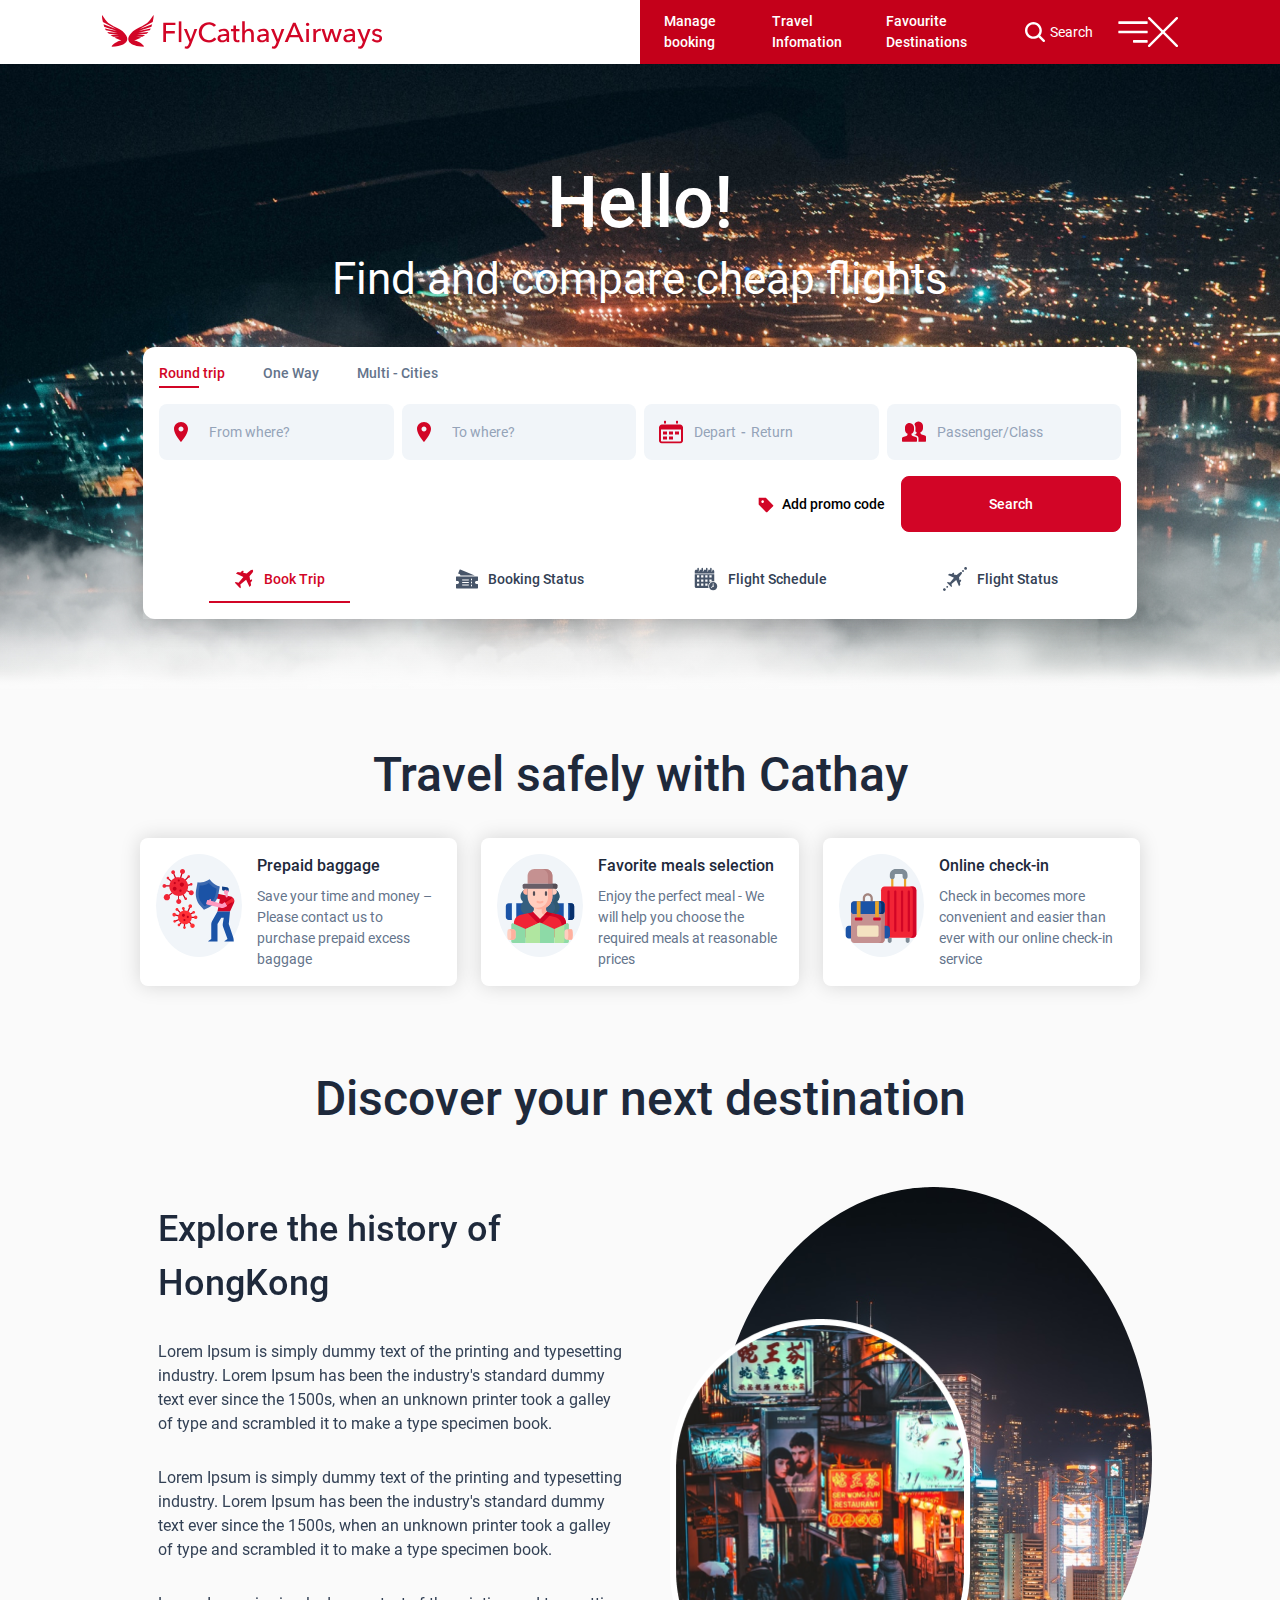
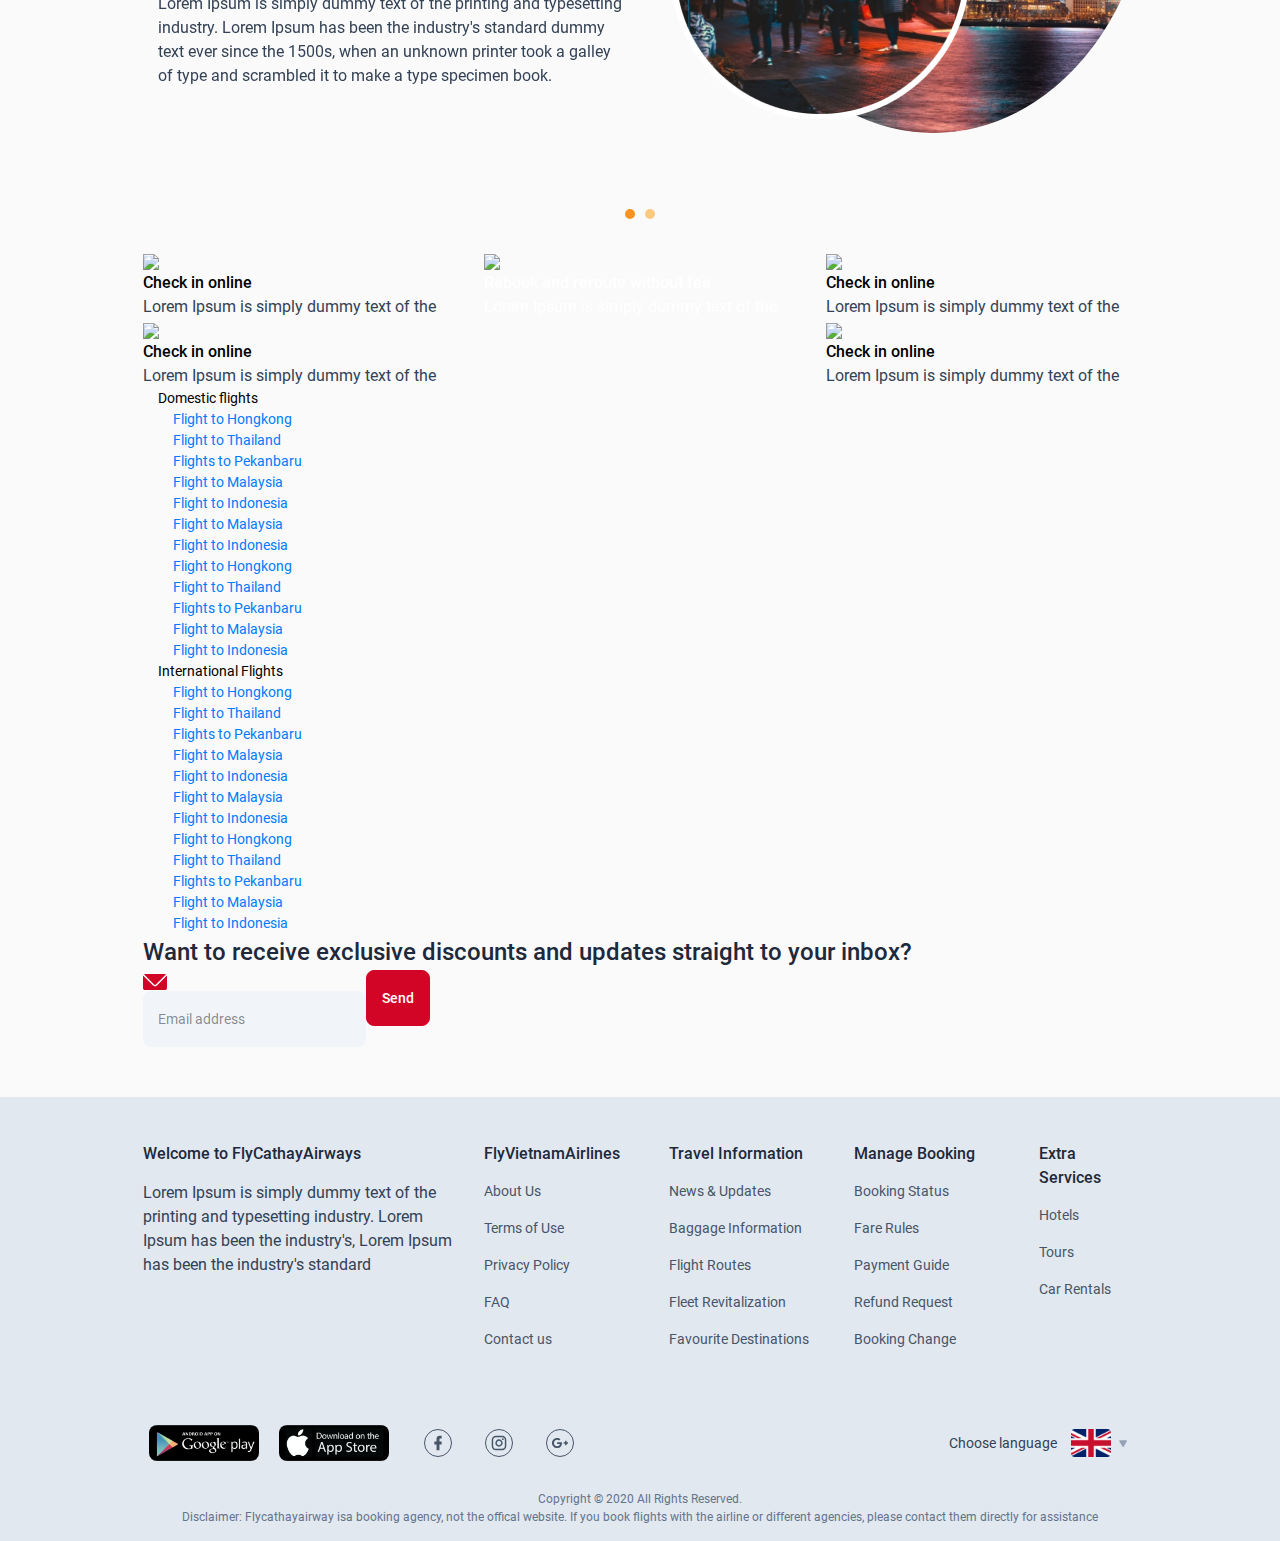
==== commit 18207126: "Update index.html" ====
--- a/index.html
+++ b/index.html
@@ -16,7 +16,6 @@
   </head>
   <body ontouchstart="">
     <header class="header">
-      <div class="empty__header"></div>
       <div class="header__group">
         <div class="logo"><a href="index.html"><svg xmlns="http://www.w3.org/2000/svg" width="280" height="34" viewBox="0 0 280 34" fill="none">
           <path d="M32.2098 25.4197C32.2098 25.4197 35.4482 24.4795 39.1741 22.4947L34.0205 21.4501C36.1098 21.5894 38.2339 21.7286 40.2536 21.8679C41.2286 21.3108 42.1688 20.684 43.109 19.9876L34.9955 19.709C38.2688 19.3608 41.5768 19.0474 44.6063 18.7688C45.2331 18.2117 45.8599 17.6197 46.417 16.9929L36.1447 17.9331C40.1491 16.9929 44.2232 16.1224 47.7054 15.3563C48.0884 14.7992 48.4367 14.2072 48.75 13.5804L36.9455 15.9483C41.3331 14.4161 45.825 12.9536 49.4813 11.7C49.4813 11.6652 49.5161 11.6304 49.5161 11.5608C49.7599 10.7599 49.934 9.99378 50.1429 9.29735L37.7116 13.9983C42.3081 11.4911 47.0786 9.01878 50.7001 7.06877C52.0581 1.2884 51.5706 0 51.5706 0C46.2081 7.34735 47.2527 7.86967 34.0205 14.2072C32.9411 14.7295 31.9312 15.3911 30.9911 16.2268C21.2062 25.1412 27.683 31.2349 41.7857 31.7224C42.7956 30.5385 36.7366 25.8028 32.2098 25.4197Z" fill="#D20526"/>
@@ -64,54 +63,31 @@
                   <path d="M262.206 24.3054H262.276L265.862 14.1027H268.613L262.311 30.1554C262.102 30.7125 261.858 31.2 261.614 31.6179C261.37 32.0358 261.057 32.4188 260.709 32.6974C260.361 33.0108 259.943 33.2197 259.49 33.3938C259.037 33.5679 258.48 33.6375 257.819 33.6375C257.54 33.6375 257.262 33.6375 256.983 33.6027C256.704 33.5679 256.426 33.5331 256.112 33.4634L256.356 31.2C256.809 31.3393 257.227 31.409 257.645 31.409C258.306 31.409 258.828 31.2349 259.142 30.8518C259.455 30.4688 259.769 29.9465 260.047 29.25L260.883 27.0911L255.312 14.1027H258.202L262.206 24.3054Z" fill="#D20526"/>
                   <path d="M278.12 17.3759C277.841 16.8884 277.423 16.5054 276.901 16.2268C276.379 15.9134 275.787 15.7741 275.125 15.7741C274.847 15.7741 274.533 15.8089 274.255 15.8786C273.976 15.9482 273.697 16.0527 273.488 16.192C273.245 16.3313 273.071 16.5054 272.931 16.7143C272.792 16.9232 272.722 17.2018 272.722 17.4804C272.722 18.0375 272.966 18.4205 273.454 18.6991C273.941 18.9777 274.672 19.2214 275.682 19.4304C276.309 19.5697 276.866 19.7438 277.423 19.9527C277.946 20.1616 278.398 20.4054 278.816 20.7188C279.199 21.0322 279.513 21.3804 279.722 21.7982C279.93 22.2161 280.035 22.7036 280.035 23.2607C280.035 24.0268 279.896 24.6884 279.582 25.2107C279.304 25.7331 278.886 26.1857 278.433 26.4991C277.946 26.8474 277.388 27.0911 276.762 27.2304C276.135 27.3697 275.508 27.4393 274.847 27.4393C273.872 27.4393 272.897 27.2304 271.956 26.8474C271.016 26.4643 270.25 25.8724 269.623 25.1063L271.469 23.5393C271.817 24.0616 272.305 24.4795 272.897 24.8277C273.523 25.1759 274.185 25.35 274.916 25.35C275.23 25.35 275.543 25.3152 275.856 25.2456C276.17 25.1759 276.448 25.0715 276.692 24.9322C276.936 24.7929 277.145 24.584 277.284 24.3402C277.423 24.0965 277.493 23.8179 277.493 23.4348C277.493 22.8429 277.214 22.3902 276.622 22.0768C276.03 21.7982 275.195 21.5197 274.08 21.2411C273.628 21.1366 273.21 20.9973 272.757 20.8581C272.305 20.7188 271.887 20.475 271.538 20.2313C271.19 19.9527 270.877 19.6045 270.633 19.1866C270.389 18.7688 270.285 18.2813 270.285 17.6545C270.285 16.958 270.424 16.3661 270.703 15.8438C270.981 15.3562 271.364 14.9384 271.817 14.625C272.27 14.3116 272.792 14.0679 273.384 13.9286C273.976 13.7893 274.568 13.6848 275.195 13.6848C276.135 13.6848 277.04 13.8589 277.876 14.242C278.747 14.5902 279.408 15.1473 279.896 15.8438L278.12 17.3759Z" fill="#D20526"/>
                 </svg></a></div>
-                <button type="button" class="navbarBox__close">
-                  <svg width="16" height="16" viewBox="0 0 16 16" fill="none" xmlns="http://www.w3.org/2000/svg" class="svg1">
-                    <path d="M9.53264 8.11756C9.51712 8.10208 9.50481 8.08369 9.4964 8.06344C9.488 8.04319 9.48368 8.02149 9.48368 7.99957C9.48368 7.97765 9.488 7.95594 9.4964 7.9357C9.50481 7.91545 9.51712 7.89706 9.53264 7.88158L15.7075 1.70742C15.895 1.51966 16.0002 1.26511 16 0.999767C15.9998 0.734425 15.8942 0.480025 15.7065 0.292532C15.5187 0.10504 15.2642 -0.000187268 14.9988 2.50194e-07C14.7335 0.000187768 14.4791 0.105774 14.2916 0.293532L8.11742 6.46503C8.10194 6.48055 8.08355 6.49286 8.0633 6.50126C8.04306 6.50966 8.02135 6.51399 7.99943 6.51399C7.97751 6.51399 7.9558 6.50966 7.93556 6.50126C7.91531 6.49286 7.89692 6.48055 7.88144 6.46503L1.70728 0.293532C1.61444 0.200652 1.50422 0.126966 1.38291 0.0766825C1.26159 0.026399 1.13156 0.000502552 1.00024 0.000471601C0.735021 0.000409094 0.480642 0.105706 0.293061 0.293199C0.10548 0.480692 6.25348e-05 0.735022 2.78134e-08 1.00024C-6.24792e-05 1.26546 0.105235 1.51984 0.292727 1.70742L6.46622 7.88158C6.48174 7.89706 6.49406 7.91545 6.50246 7.9357C6.51086 7.95594 6.51518 7.97765 6.51518 7.99957C6.51518 8.02149 6.51086 8.04319 6.50246 8.06344C6.49406 8.08369 6.48174 8.10208 6.46622 8.11756L0.292727 14.2924C0.19989 14.3853 0.126257 14.4955 0.0760305 14.6169C0.0258043 14.7382 -3.09225e-05 14.8682 2.78134e-08 14.9996C6.25348e-05 15.2648 0.10548 15.5191 0.293061 15.7066C0.385942 15.7994 0.496198 15.8731 0.617536 15.9233C0.738874 15.9735 0.868916 15.9994 1.00024 15.9993C1.26546 15.9993 1.51979 15.8939 1.70728 15.7063L7.88144 9.53144C7.89692 9.51592 7.91531 9.50361 7.93556 9.49521C7.9558 9.48681 7.97751 9.48248 7.99943 9.48248C8.02135 9.48248 8.04306 9.48681 8.0633 9.49521C8.08355 9.50361 8.10194 9.51592 8.11742 9.53144L14.2916 15.7063C14.4791 15.8939 14.7334 15.9993 14.9986 15.9993C15.2638 15.9994 15.5182 15.8941 15.7058 15.7066C15.8934 15.5191 15.9988 15.2648 15.9989 14.9996C15.9989 14.7343 15.8936 14.48 15.7061 14.2924L9.53264 8.11756Z" fill="#2B3990"></path>
-                  </svg>
-                </button>
               </div>
               <div class="navbarBox__body">
                 <div class="navbarBox__group">
-                  <div class="navbarBox__list">
-                    <div class="navbarBox__title"><span>Manage booking</span>
-                      <svg width="12" height="6" viewBox="0 0 12 6" fill="none" xmlns="http://www.w3.org/2000/svg">
-                        <path fill-rule="evenodd" clip-rule="evenodd" d="M0.96967 0.21967C1.26256 -0.0732233 1.73744 -0.0732233 2.03033 0.21967L6 4.18934L9.96967 0.21967C10.2626 -0.0732233 10.7374 -0.0732233 11.0303 0.21967C11.3232 0.512563 11.3232 0.987437 11.0303 1.28033L6.53033 5.78033C6.23744 6.07322 5.76256 6.07322 5.46967 5.78033L0.96967 1.28033C0.676777 0.987437 0.676777 0.512563 0.96967 0.21967Z" fill="black" fill-opacity="0.25"></path>
-                      </svg>
-                    </div>
+                  <div class="navbarBox__list manbook">
                     <ul>
-                      <li><a href="bookingStatus.html">Booking status</a></li>
-                      <li><a href="refundRequest.html">Refund request</a></li>
-                      <li><a href="fareRules.html">Fare rules</a></li>
-                      <li><a href="bookingChange.html">Booking change</a></li>
-                      <li><a href="paymentGuide.html">Payment guide</a></li>
+                      <li><a href="#">Booking status</a></li>
+                      <li><a href="#">Refund request</a></li>
+                      <li><a href="#">Fare rules</a></li>
+                      <li><a href="#">Booking change</a></li>
+                      <li><a href="#">Payment guide</a></li>
                     </ul>
                   </div>
-                  <div class="navbarBox__list">
-                    <div class="navbarBox__title"><span>Travel information</span>
-                      <svg width="12" height="6" viewBox="0 0 12 6" fill="none" xmlns="http://www.w3.org/2000/svg">
-                        <path fill-rule="evenodd" clip-rule="evenodd" d="M0.96967 0.21967C1.26256 -0.0732233 1.73744 -0.0732233 2.03033 0.21967L6 4.18934L9.96967 0.21967C10.2626 -0.0732233 10.7374 -0.0732233 11.0303 0.21967C11.3232 0.512563 11.3232 0.987437 11.0303 1.28033L6.53033 5.78033C6.23744 6.07322 5.76256 6.07322 5.46967 5.78033L0.96967 1.28033C0.676777 0.987437 0.676777 0.512563 0.96967 0.21967Z" fill="black" fill-opacity="0.25"></path>
-                      </svg>
-                    </div>
+                  <div class="navbarBox__list trainfor hidden">
                     <ul>
-                      <li><a href="bookingStatus.html">Booking status</a></li>
-                      <li><a href="refundRequest.html">Refund request</a></li>
-                      <li><a href="fareRules.html">Fare rules</a></li>
-                      <li><a href="bookingChange.html">Booking change</a></li>
-                      <li><a href="paymentGuide.html">Payment guide</a></li>
+                      <li><a href="#">News & Updates</a></li>
+                      <li><a href="#">Bagagge Information</a></li>
+                      <li><a href="#">Flight routes</a></li>
+                      <li><a href="#">Fleet Revitalization</a></li>
+                      <li><a href="#">Destination Insight</a></li>
                     </ul>
                   </div>
-                  <div class="navbarBox__list">
-                    <div class="navbarBox__title"><span>Favourite destinations</span>
-                      <svg width="12" height="6" viewBox="0 0 12 6" fill="none" xmlns="http://www.w3.org/2000/svg">
-                        <path fill-rule="evenodd" clip-rule="evenodd" d="M0.96967 0.21967C1.26256 -0.0732233 1.73744 -0.0732233 2.03033 0.21967L6 4.18934L9.96967 0.21967C10.2626 -0.0732233 10.7374 -0.0732233 11.0303 0.21967C11.3232 0.512563 11.3232 0.987437 11.0303 1.28033L6.53033 5.78033C6.23744 6.07322 5.76256 6.07322 5.46967 5.78033L0.96967 1.28033C0.676777 0.987437 0.676777 0.512563 0.96967 0.21967Z" fill="black" fill-opacity="0.25"></path>
-                      </svg>
-                    </div>
+                  <div class="navbarBox__list favdes hidden">
                     <ul>
-                      <li><a href="bookingStatus.html">Booking status</a></li>
-                      <li><a href="refundRequest.html">Refund request</a></li>
-                      <li><a href="fareRules.html">Fare rules</a></li>
-                      <li><a href="bookingChange.html">Booking change</a></li>
-                      <li><a href="paymentGuide.html">Payment guide</a></li>
+                      <li><a href="#">Domestic</a></li>
+                      <li><a href="#">International</a></li>
                     </ul>
                   </div>
                   <div class="navbarBox__search">
@@ -143,14 +119,14 @@
             <div class="navbarBox__backdrop"></div>
           </div>
 <!--          end mobile-->
-          <div class="header__title">
-            <a href="#"><span class="medium colorWhite">Manage booking</span></a>
-          </div>
-          <div class="header__title">
-            <a href="#"><span class="medium colorWhite">Travel Infomation</span></a>
-          </div>
-          <div class="header__title">
-            <a href="#"><span class="medium colorWhite">Favourite Destinations</span></a>
+          <div class="header__title" id="manbook">
+            <span class="medium colorWhite">Manage booking</span>
+          </div>
+          <div class="header__title" id="trainfor">
+            <span class="medium colorWhite">Travel Infomation</span>
+          </div>
+          <div class="header__title" id="favdes">
+            <span class="medium colorWhite">Favourite Destinations</span>
           </div>
           <div class="header__search">
             <div class="dropdown">
@@ -176,6 +152,10 @@
               <path d="M28.9999 9.66675H0.999919C0.823108 9.66675 0.653538 9.73699 0.528514 9.86201C0.40349 9.98703 0.333252 10.1566 0.333252 10.3334V11.6667C0.333252 11.8436 0.40349 12.0131 0.528514 12.1382C0.653538 12.2632 0.823108 12.3334 0.999919 12.3334H28.9999C29.1767 12.3334 29.3463 12.2632 29.4713 12.1382C29.5963 12.0131 29.6666 11.8436 29.6666 11.6667V10.3334C29.6666 10.1566 29.5963 9.98703 29.4713 9.86201C29.3463 9.73699 29.1767 9.66675 28.9999 9.66675Z" fill="white"/>
               <path d="M28.9999 0.333374H0.999919C0.823108 0.333374 0.653538 0.403612 0.528514 0.528636C0.40349 0.653661 0.333252 0.82323 0.333252 1.00004V2.33337C0.333252 2.51019 0.40349 2.67975 0.528514 2.80478C0.653538 2.9298 0.823108 3.00004 0.999919 3.00004H28.9999C29.1767 3.00004 29.3463 2.9298 29.4713 2.80478C29.5963 2.67975 29.6666 2.51019 29.6666 2.33337V1.00004C29.6666 0.82323 29.5963 0.653661 29.4713 0.528636C29.3463 0.403612 29.1767 0.333374 28.9999 0.333374Z" fill="white"/>
               <path d="M29 19H15.6667C15.4899 19 15.3203 19.0702 15.1953 19.1953C15.0702 19.3203 15 19.4899 15 19.6667V21C15 21.1768 15.0702 21.3464 15.1953 21.4714C15.3203 21.5964 15.4899 21.6667 15.6667 21.6667H29C29.1768 21.6667 29.3464 21.5964 29.4714 21.4714C29.5964 21.3464 29.6667 21.1768 29.6667 21V19.6667C29.6667 19.4899 29.5964 19.3203 29.4714 19.1953C29.3464 19.0702 29.1768 19 29 19Z" fill="white"/>
+            </svg>
+            <svg width="30" height="30" viewBox="0 0 26 26" fill="none" xmlns="http://www.w3.org/2000/svg">
+              <path d="M25 1L1 25" stroke="white" stroke-width="2" stroke-linecap="round" stroke-linejoin="round"/>
+              <path d="M1 1L25 25" stroke="white" stroke-width="2" stroke-linecap="round" stroke-linejoin="round"/>
             </svg>
           </button>
         </div>
@@ -847,15 +827,147 @@
                       </div>
                     </div>
                   </div>
+                  <div class="homeIntern__col">
+                    <div class="homeIntern__item col-6">
+                      <div class="homeIntern__title">
+                        <p class="medium colorNeutral800">Explore the history of HongKong</p>
+                      </div>
+                      <div class="homeIntern__cont">
+                        <p class="text16 colorNeutral600">Lorem Ipsum is simply dummy text of the printing and typesetting industry. Lorem Ipsum has been the industry's standard dummy text ever since the 1500s, when an unknown printer took a galley of type and scrambled it to make a type specimen book.</p>
+                        <p class="text16 colorNeutral600">Lorem Ipsum is simply dummy text of the printing and typesetting industry. Lorem Ipsum has been the industry's standard dummy text ever since the 1500s, when an unknown printer took a galley of type and scrambled it to make a type specimen book.</p>
+                        <p class="text16 colorNeutral600">Lorem Ipsum is simply dummy text of the printing and typesetting industry. Lorem Ipsum has been the industry's standard dummy text ever since the 1500s, when an unknown printer took a galley of type and scrambled it to make a type specimen book.</p>
+                      </div>
+                    </div>
+                    <div class="homeIntern__item col-6">
+                      <div class="internImage__back">
+                        <img src="images/img1.png">
+                      </div>
+                      <div class="internImage__font">
+                        <img src="images/img2.png">
+                      </div>
+                    </div>
+                  </div>
 
                 </div>
               </div>
             </div>
           </div>
         </div>
-
-
-
+        <div class="homeHighlight">
+          <div class="container">
+            <div class="title1">
+
+            </div>
+            <div class="row">
+              <div class="col-4">
+                <div class="homeHighlight__group">
+                  <div class="homeHighlight__col">
+                    <div class="homeHighlight__img">
+                      <img src="images/hight1.jpg">
+                    </div>
+                    <div class="homeHighlight__cont">
+                      <p class="text16 medium">Check in online</p>
+                      <p class="text16 colorNeutral600">Lorem Ipsum is simply dummy text of the </p>
+                    </div>
+                  </div>
+                  <div class="homeHighlight__col">
+                    <div class="homeHighlight__img">
+                      <img src="images/hight2.jpg">
+                    </div>
+                    <div class="homeHighlight__cont">
+                      <p class="text16 medium">Check in online</p>
+                      <p class="text16 colorNeutral600">Lorem Ipsum is simply dummy text of the </p>
+                    </div>
+                  </div>
+                </div>
+              </div>
+              <div class="col-4">
+                <div class="homeHighlight__card">
+                  <div class="homeHighlight__image">
+                    <img src="images/hight3.jpg">
+                    <div class="homeHighlight__cont">
+                      <p class="colorWhite text16 medium">Rebook and reroute without fee</p>
+                      <p class="colorWhite text16">Lorem Ipsum is simply dummy text of the </p>
+                    </div>
+                  </div>
+                </div>
+              </div>
+              <div class="col-4">
+                <div class="homeHighlight__group">
+                  <div class="homeHighlight__col">
+                    <div class="homeHighlight__img">
+                      <img src="images/hight4.jpg">
+                    </div>
+                    <div class="homeHighlight__cont">
+                      <p class="text16 medium">Check in online</p>
+                      <p class="text16 colorNeutral600">Lorem Ipsum is simply dummy text of the </p>
+                    </div>
+                  </div>
+                  <div class="homeHighlight__col">
+                    <div class="homeHighlight__img">
+                      <img src="images/hight5.jpg">
+                    </div>
+                    <div class="homeHighlight__cont">
+                      <p class="text16 medium">Check in online</p>
+                      <p class="text16 colorNeutral600">Lorem Ipsum is simply dummy text of the </p>
+                    </div>
+                  </div>
+                </div>
+              </div>
+            </div>
+          </div>
+        </div>
+        <div class="homeDestination">
+          <div class="container">
+            <div class="homeDestination__group">
+              <ul class="col-md-6">
+                <li class="homeDes__title">Domestic flights</li>
+                <li class="col-md-6 "> <a href="/Favourite-Destinations/Gorontalo">Flight to Hongkong</a></li>
+                <li class="col-md-6 "> <a href="/Favourite-Destinations/Pontianak">Flight to Thailand</a></li>
+                <li class="col-md-6 "> <a href="/Favourite-Destinations/Pekanbaru">Flights to Pekanbaru</a></li>
+                <li class="col-md-6 "> <a href="/Favourite-Destinations/Palu">Flight to Malaysia</a></li>
+                <li class="col-md-6 "> <a href="/Favourite-Destinations/Palangkaraya">Flight to Indonesia</a></li>
+                <li class="col-md-6 "> <a href="/Favourite-Destinations/Padang">Flight to Malaysia</a></li>
+                <li class="col-md-6 "> <a href="/Favourite-Destinations/Manado">Flight to Indonesia</a></li>
+                <li class="col-md-6 "> <a href="/Favourite-Destinations/Gorontalo">Flight to Hongkong</a></li>
+                <li class="col-md-6 "> <a href="/Favourite-Destinations/Pontianak">Flight to Thailand</a></li>
+                <li class="col-md-6 "> <a href="/Favourite-Destinations/Pekanbaru">Flights to Pekanbaru</a></li>
+                <li class="col-md-6 "> <a href="/Favourite-Destinations/Palu">Flight to Malaysia</a></li>
+                <li class="col-md-6 "> <a href="/Favourite-Destinations/Palangkaraya">Flight to Indonesia</a></li>
+              </ul>
+              <ul class="col-md-6">
+                <li class="homeDes__title">International Flights</li>
+                <li class="col-md-6 "> <a href="/Favourite-Destinations/Gorontalo">Flight to Hongkong</a></li>
+                <li class="col-md-6 "> <a href="/Favourite-Destinations/Pontianak">Flight to Thailand</a></li>
+                <li class="col-md-6 "> <a href="/Favourite-Destinations/Pekanbaru">Flights to Pekanbaru</a></li>
+                <li class="col-md-6 "> <a href="/Favourite-Destinations/Palu">Flight to Malaysia</a></li>
+                <li class="col-md-6 "> <a href="/Favourite-Destinations/Palangkaraya">Flight to Indonesia</a></li>
+                <li class="col-md-6 "> <a href="/Favourite-Destinations/Padang">Flight to Malaysia</a></li>
+                <li class="col-md-6 "> <a href="/Favourite-Destinations/Manado">Flight to Indonesia</a></li>
+                <li class="col-md-6 "> <a href="/Favourite-Destinations/Gorontalo">Flight to Hongkong</a></li>
+                <li class="col-md-6 "> <a href="/Favourite-Destinations/Pontianak">Flight to Thailand</a></li>
+                <li class="col-md-6 "> <a href="/Favourite-Destinations/Pekanbaru">Flights to Pekanbaru</a></li>
+                <li class="col-md-6 "> <a href="/Favourite-Destinations/Palu">Flight to Malaysia</a></li>
+                <li class="col-md-6 "> <a href="/Favourite-Destinations/Palangkaraya">Flight to Indonesia</a></li>
+              </ul>
+            </div>
+          </div>
+        </div>
+        <div class="homeLetter">
+          <div class="container">
+            <div class="homeLetter__title"><p class="text24 medium colorNeutral800">Want to receive exclusive discounts and updates straight to your inbox?</p></div>
+            <div class="homeLetter__input">
+              <div class="homeLetter__group">
+                <svg width="24" height="16" viewBox="0 0 24 16" fill="none" xmlns="http://www.w3.org/2000/svg" class="svg1">
+                  <path d="M23.888 1.83199C23.8546 1.8178 23.8177 1.81393 23.782 1.82088C23.7464 1.82783 23.7136 1.84528 23.688 1.87099L13.941 11.616C13.4253 12.1314 12.7261 12.4209 11.997 12.4209C11.2679 12.4209 10.5687 12.1314 10.053 11.616L0.310002 1.87099C0.28451 1.84504 0.251754 1.82743 0.216052 1.82047C0.180349 1.8135 0.143375 1.81752 0.110002 1.83199C0.0772087 1.84612 0.0492947 1.86958 0.0297354 1.89945C0.0101762 1.92932 -0.000164108 1.96429 1.96956e-06 1.99999V14C1.96956e-06 14.5304 0.210716 15.0391 0.585788 15.4142C0.960861 15.7893 1.46957 16 2 16H22C22.5304 16 23.0391 15.7893 23.4142 15.4142C23.7893 15.0391 24 14.5304 24 14V1.99999C24.0001 1.96403 23.9896 1.92885 23.9696 1.89892C23.9497 1.869 23.9212 1.8457 23.888 1.83199Z" fill="#D20526"></path>
+                  <path d="M11.1146 10.556C11.3493 10.79 11.6672 10.9214 11.9986 10.9214C12.3301 10.9214 12.648 10.79 12.8826 10.556L22.5686 0.87C22.6342 0.804424 22.6803 0.721904 22.7016 0.631664C22.723 0.541423 22.7188 0.447018 22.6896 0.359C22.5796 0.0300002 22.2736 0 21.9996 0H1.99964C1.72464 0 1.41664 0.0300002 1.30864 0.359C1.27944 0.447018 1.27529 0.541423 1.29666 0.631664C1.31803 0.721904 1.36407 0.804424 1.42964 0.87L11.1146 10.556Z" fill="#D20526"></path>
+                </svg>
+                <input type="text" placeholder="Email address" class="form-control form-control-lg">
+              </div>
+              <button type="button" class="btn btn-lg btn-orange"><span>Send</span></button>
+            </div>
+          </div>
+        </div>
 
       </section>
     </main>
@@ -1009,6 +1121,20 @@
         $('.noMulti').addClass('d-none');
         $('.multi').removeClass('d-none');
       });
+
+      $('.header__toggle').click(function () {
+        $(this).toggleClass('active');
+        $('.navbarBox').toggleClass('open');
+      });
+      $('.header__title').click(function () {
+        var cont_index = $(this).attr('id');
+        $('.navbarBox__list').addClass('hidden');
+        $('.navbarBox__list.'+cont_index).removeClass('hidden');
+        if($('navbarBox').hasClass('open') == false){
+          $('.navbarBox').addClass('open');
+          $('button.header__toggle').addClass('active');
+        }
+      });
       // end new js
 
 
@@ -1025,12 +1151,7 @@
     </script>
     <script>
       // header
-      $(".header__toggle").click(function () {
-          $('.navbarBox').addClass('open');
-      });
-      $(".navbarBox__close, .navbarBox__backdrop").click(function () {
-          $('.navbarBox').removeClass('open');
-      });
+
       if (screen.width < 768) {
           $('.navbarBox__list ul').slideUp(300);
           $(".navbarBox__title").click(function () {
--- a/css/styles.css
+++ b/css/styles.css
@@ -1 +1 @@
-@charset "UTF-8";.slick-loading .slick-slide,.slick-loading .slick-track{visibility:hidden}.fa,.fab,.fal,.far,.fas,.slick-arrow:before{-moz-osx-font-smoothing:grayscale;-webkit-font-smoothing:antialiased}.slick-dots,ol,ul{list-style:none}.fa,.fab,.fal,.far,.fas,.slick-arrow:before,body{-webkit-font-smoothing:antialiased}.fa-fw,.fa-li,.fa-stack-1x,.fa-stack-2x,.slick-dots,.textCenter{text-align:center}.btn:focus,.inputSelect select:focus,.slick-arrow,.slick-arrow:focus,.slick-list:focus,.slick-slide:focus,a:focus,button:focus,input:focus{outline:0}.contactUs__btn span,.offers .btn{text-transform:uppercase}.flightSchedules .flightItem__table__right .flightItem__table__cell p:nth-child(2),.tabInfo li a{white-space:nowrap}.fa,.fab,.fal,.far,.fas{display:inline-block;font-style:normal;font-variant:normal;text-rendering:auto;line-height:1}.fa-lg{font-size:1.33333em;line-height:.75em;vertical-align:-.0667em}.fa-xs{font-size:.75em}.fa-sm{font-size:.875em}.fa-1x{font-size:1em}.fa-2x{font-size:2em}.fa-3x{font-size:3em}.fa-4x{font-size:4em}.fa-5x{font-size:5em}.fa-6x{font-size:6em}.fa-7x{font-size:7em}.fa-8x{font-size:8em}.fa-9x{font-size:9em}.fa-10x{font-size:10em}.fa-fw{width:1.25em}.fa-ul{list-style-type:none;margin-left:2.5em;padding-left:0}.fa-ul>li{position:relative}.fa-li{left:-2em;position:absolute;width:2em;line-height:inherit}.fa-border{border:.08em solid #eee;border-radius:.1em;padding:.2em .25em .15em}.fa-pull-left{float:left}.fa-pull-right{float:right}.fa.fa-pull-left,.fab.fa-pull-left,.fal.fa-pull-left,.far.fa-pull-left,.fas.fa-pull-left{margin-right:.3em}.fa.fa-pull-right,.fab.fa-pull-right,.fal.fa-pull-right,.far.fa-pull-right,.fas.fa-pull-right{margin-left:.3em}.fa-spin{animation:fa-spin 2s infinite linear}.fa-pulse{animation:fa-spin 1s infinite steps(8)}@keyframes fa-spin{0%{transform:rotate(0)}to{transform:rotate(1turn)}}.fa-rotate-90{-ms-filter:"progid:DXImageTransform.Microsoft.BasicImage(rotation=1)";transform:rotate(90deg)}.fa-rotate-180{-ms-filter:"progid:DXImageTransform.Microsoft.BasicImage(rotation=2)";transform:rotate(180deg)}.fa-rotate-270{-ms-filter:"progid:DXImageTransform.Microsoft.BasicImage(rotation=3)";transform:rotate(270deg)}.fa-flip-horizontal{-ms-filter:"progid:DXImageTransform.Microsoft.BasicImage(rotation=0, mirror=1)";transform:scaleX(-1)}.fa-flip-vertical{transform:scaleY(-1)}.fa-flip-both,.fa-flip-horizontal.fa-flip-vertical,.fa-flip-vertical{-ms-filter:"progid:DXImageTransform.Microsoft.BasicImage(rotation=2, mirror=1)"}.fa-flip-both,.fa-flip-horizontal.fa-flip-vertical{transform:scale(-1)}:root .fa-flip-both,:root .fa-flip-horizontal,:root .fa-flip-vertical,:root .fa-rotate-180,:root .fa-rotate-270,:root .fa-rotate-90{filter:none}.fa-stack{display:inline-block;height:2em;line-height:2em;position:relative;vertical-align:middle;width:2.5em}.fa-stack-1x,.fa-stack-2x{left:0;position:absolute;width:100%}.fa-stack-1x{line-height:inherit}.fa-stack-2x{font-size:2em}.fa-inverse{color:#fff}.fa-500px:before{content:"\f26e"}.fa-accessible-icon:before{content:"\f368"}.fa-accusoft:before{content:"\f369"}.fa-acquisitions-incorporated:before{content:"\f6af"}.fa-ad:before{content:"\f641"}.fa-address-book:before{content:"\f2b9"}.fa-address-card:before{content:"\f2bb"}.fa-adjust:before{content:"\f042"}.fa-adn:before{content:"\f170"}.fa-adobe:before{content:"\f778"}.fa-adversal:before{content:"\f36a"}.fa-affiliatetheme:before{content:"\f36b"}.fa-air-freshener:before{content:"\f5d0"}.fa-algolia:before{content:"\f36c"}.fa-align-center:before{content:"\f037"}.fa-align-justify:before{content:"\f039"}.fa-align-left:before{content:"\f036"}.fa-align-right:before{content:"\f038"}.fa-alipay:before{content:"\f642"}.fa-allergies:before{content:"\f461"}.fa-amazon:before{content:"\f270"}.fa-amazon-pay:before{content:"\f42c"}.fa-ambulance:before{content:"\f0f9"}.fa-american-sign-language-interpreting:before{content:"\f2a3"}.fa-amilia:before{content:"\f36d"}.fa-anchor:before{content:"\f13d"}.fa-android:before{content:"\f17b"}.fa-angellist:before{content:"\f209"}.fa-angle-double-down:before{content:"\f103"}.fa-angle-double-left:before{content:"\f100"}.fa-angle-double-right:before{content:"\f101"}.fa-angle-double-up:before{content:"\f102"}.fa-angle-down:before{content:"\f107"}.fa-angle-left:before{content:"\f104"}.fa-angle-right:before{content:"\f105"}.fa-angle-up:before{content:"\f106"}.fa-angry:before{content:"\f556"}.fa-angrycreative:before{content:"\f36e"}.fa-angular:before{content:"\f420"}.fa-ankh:before{content:"\f644"}.fa-app-store:before{content:"\f36f"}.fa-app-store-ios:before{content:"\f370"}.fa-apper:before{content:"\f371"}.fa-apple:before{content:"\f179"}.fa-apple-alt:before{content:"\f5d1"}.fa-apple-pay:before{content:"\f415"}.fa-archive:before{content:"\f187"}.fa-archway:before{content:"\f557"}.fa-arrow-alt-circle-down:before{content:"\f358"}.fa-arrow-alt-circle-left:before{content:"\f359"}.fa-arrow-alt-circle-right:before{content:"\f35a"}.fa-arrow-alt-circle-up:before{content:"\f35b"}.fa-arrow-circle-down:before{content:"\f0ab"}.fa-arrow-circle-left:before{content:"\f0a8"}.fa-arrow-circle-right:before{content:"\f0a9"}.fa-arrow-circle-up:before{content:"\f0aa"}.fa-arrow-down:before{content:"\f063"}.fa-arrow-left:before{content:"\f060"}.fa-arrow-right:before{content:"\f061"}.fa-arrow-up:before{content:"\f062"}.fa-arrows-alt:before{content:"\f0b2"}.fa-arrows-alt-h:before{content:"\f337"}.fa-arrows-alt-v:before{content:"\f338"}.fa-artstation:before{content:"\f77a"}.fa-assistive-listening-systems:before{content:"\f2a2"}.fa-asterisk:before{content:"\f069"}.fa-asymmetrik:before{content:"\f372"}.fa-at:before{content:"\f1fa"}.fa-atlas:before{content:"\f558"}.fa-atlassian:before{content:"\f77b"}.fa-atom:before{content:"\f5d2"}.fa-audible:before{content:"\f373"}.fa-audio-description:before{content:"\f29e"}.fa-autoprefixer:before{content:"\f41c"}.fa-avianex:before{content:"\f374"}.fa-aviato:before{content:"\f421"}.fa-award:before{content:"\f559"}.fa-aws:before{content:"\f375"}.fa-baby:before{content:"\f77c"}.fa-baby-carriage:before{content:"\f77d"}.fa-backspace:before{content:"\f55a"}.fa-backward:before{content:"\f04a"}.fa-bacon:before{content:"\f7e5"}.fa-balance-scale:before{content:"\f24e"}.fa-ban:before{content:"\f05e"}.fa-band-aid:before{content:"\f462"}.fa-bandcamp:before{content:"\f2d5"}.fa-barcode:before{content:"\f02a"}.fa-bars:before{content:"\f0c9"}.fa-baseball-ball:before{content:"\f433"}.fa-basketball-ball:before{content:"\f434"}.fa-bath:before{content:"\f2cd"}.fa-battery-empty:before{content:"\f244"}.fa-battery-full:before{content:"\f240"}.fa-battery-half:before{content:"\f242"}.fa-battery-quarter:before{content:"\f243"}.fa-battery-three-quarters:before{content:"\f241"}.fa-bed:before{content:"\f236"}.fa-beer:before{content:"\f0fc"}.fa-behance:before{content:"\f1b4"}.fa-behance-square:before{content:"\f1b5"}.fa-bell:before{content:"\f0f3"}.fa-bell-slash:before{content:"\f1f6"}.fa-bezier-curve:before{content:"\f55b"}.fa-bible:before{content:"\f647"}.fa-bicycle:before{content:"\f206"}.fa-bimobject:before{content:"\f378"}.fa-binoculars:before{content:"\f1e5"}.fa-biohazard:before{content:"\f780"}.fa-birthday-cake:before{content:"\f1fd"}.fa-bitbucket:before{content:"\f171"}.fa-bitcoin:before{content:"\f379"}.fa-bity:before{content:"\f37a"}.fa-black-tie:before{content:"\f27e"}.fa-blackberry:before{content:"\f37b"}.fa-blender:before{content:"\f517"}.fa-blender-phone:before{content:"\f6b6"}.fa-blind:before{content:"\f29d"}.fa-blog:before{content:"\f781"}.fa-blogger:before{content:"\f37c"}.fa-blogger-b:before{content:"\f37d"}.fa-bluetooth:before{content:"\f293"}.fa-bluetooth-b:before{content:"\f294"}.fa-bold:before{content:"\f032"}.fa-bolt:before{content:"\f0e7"}.fa-bomb:before{content:"\f1e2"}.fa-bone:before{content:"\f5d7"}.fa-bong:before{content:"\f55c"}.fa-book:before{content:"\f02d"}.fa-book-dead:before{content:"\f6b7"}.fa-book-medical:before{content:"\f7e6"}.fa-book-open:before{content:"\f518"}.fa-book-reader:before{content:"\f5da"}.fa-bookmark:before{content:"\f02e"}.fa-bowling-ball:before{content:"\f436"}.fa-box:before{content:"\f466"}.fa-box-open:before{content:"\f49e"}.fa-boxes:before{content:"\f468"}.fa-braille:before{content:"\f2a1"}.fa-brain:before{content:"\f5dc"}.fa-bread-slice:before{content:"\f7ec"}.fa-briefcase:before{content:"\f0b1"}.fa-briefcase-medical:before{content:"\f469"}.fa-broadcast-tower:before{content:"\f519"}.fa-broom:before{content:"\f51a"}.fa-brush:before{content:"\f55d"}.fa-btc:before{content:"\f15a"}.fa-bug:before{content:"\f188"}.fa-building:before{content:"\f1ad"}.fa-bullhorn:before{content:"\f0a1"}.fa-bullseye:before{content:"\f140"}.fa-burn:before{content:"\f46a"}.fa-buromobelexperte:before{content:"\f37f"}.fa-bus:before{content:"\f207"}.fa-bus-alt:before{content:"\f55e"}.fa-business-time:before{content:"\f64a"}.fa-buysellads:before{content:"\f20d"}.fa-calculator:before{content:"\f1ec"}.fa-calendar:before{content:"\f133"}.fa-calendar-alt:before{content:"\f073"}.fa-calendar-check:before{content:"\f274"}.fa-calendar-day:before{content:"\f783"}.fa-calendar-minus:before{content:"\f272"}.fa-calendar-plus:before{content:"\f271"}.fa-calendar-times:before{content:"\f273"}.fa-calendar-week:before{content:"\f784"}.fa-camera:before{content:"\f030"}.fa-camera-retro:before{content:"\f083"}.fa-campground:before{content:"\f6bb"}.fa-canadian-maple-leaf:before{content:"\f785"}.fa-candy-cane:before{content:"\f786"}.fa-cannabis:before{content:"\f55f"}.fa-capsules:before{content:"\f46b"}.fa-car:before{content:"\f1b9"}.fa-car-alt:before{content:"\f5de"}.fa-car-battery:before{content:"\f5df"}.fa-car-crash:before{content:"\f5e1"}.fa-car-side:before{content:"\f5e4"}.fa-caret-down:before{content:"\f0d7"}.fa-caret-left:before{content:"\f0d9"}.fa-caret-right:before{content:"\f0da"}.fa-caret-square-down:before{content:"\f150"}.fa-caret-square-left:before{content:"\f191"}.fa-caret-square-right:before{content:"\f152"}.fa-caret-square-up:before{content:"\f151"}.fa-caret-up:before{content:"\f0d8"}.fa-carrot:before{content:"\f787"}.fa-cart-arrow-down:before{content:"\f218"}.fa-cart-plus:before{content:"\f217"}.fa-cash-register:before{content:"\f788"}.fa-cat:before{content:"\f6be"}.fa-cc-amazon-pay:before{content:"\f42d"}.fa-cc-amex:before{content:"\f1f3"}.fa-cc-apple-pay:before{content:"\f416"}.fa-cc-diners-club:before{content:"\f24c"}.fa-cc-discover:before{content:"\f1f2"}.fa-cc-jcb:before{content:"\f24b"}.fa-cc-mastercard:before{content:"\f1f1"}.fa-cc-paypal:before{content:"\f1f4"}.fa-cc-stripe:before{content:"\f1f5"}.fa-cc-visa:before{content:"\f1f0"}.fa-centercode:before{content:"\f380"}.fa-centos:before{content:"\f789"}.fa-certificate:before{content:"\f0a3"}.fa-chair:before{content:"\f6c0"}.fa-chalkboard:before{content:"\f51b"}.fa-chalkboard-teacher:before{content:"\f51c"}.fa-charging-station:before{content:"\f5e7"}.fa-chart-area:before{content:"\f1fe"}.fa-chart-bar:before{content:"\f080"}.fa-chart-line:before{content:"\f201"}.fa-chart-pie:before{content:"\f200"}.fa-check:before{content:"\f00c"}.fa-check-circle:before{content:"\f058"}.fa-check-double:before{content:"\f560"}.fa-check-square:before{content:"\f14a"}.fa-cheese:before{content:"\f7ef"}.fa-chess:before{content:"\f439"}.fa-chess-bishop:before{content:"\f43a"}.fa-chess-board:before{content:"\f43c"}.fa-chess-king:before{content:"\f43f"}.fa-chess-knight:before{content:"\f441"}.fa-chess-pawn:before{content:"\f443"}.fa-chess-queen:before{content:"\f445"}.fa-chess-rook:before{content:"\f447"}.fa-chevron-circle-down:before{content:"\f13a"}.fa-chevron-circle-left:before{content:"\f137"}.fa-chevron-circle-right:before{content:"\f138"}.fa-chevron-circle-up:before{content:"\f139"}.fa-chevron-down:before{content:"\f078"}.fa-chevron-left:before{content:"\f053"}.fa-chevron-right:before{content:"\f054"}.fa-chevron-up:before{content:"\f077"}.fa-child:before{content:"\f1ae"}.fa-chrome:before{content:"\f268"}.fa-church:before{content:"\f51d"}.fa-circle:before{content:"\f111"}.fa-circle-notch:before{content:"\f1ce"}.fa-city:before{content:"\f64f"}.fa-clinic-medical:before{content:"\f7f2"}.fa-clipboard:before{content:"\f328"}.fa-clipboard-check:before{content:"\f46c"}.fa-clipboard-list:before{content:"\f46d"}.fa-clock:before{content:"\f017"}.fa-clone:before{content:"\f24d"}.fa-closed-captioning:before{content:"\f20a"}.fa-cloud:before{content:"\f0c2"}.fa-cloud-download-alt:before{content:"\f381"}.fa-cloud-meatball:before{content:"\f73b"}.fa-cloud-moon:before{content:"\f6c3"}.fa-cloud-moon-rain:before{content:"\f73c"}.fa-cloud-rain:before{content:"\f73d"}.fa-cloud-showers-heavy:before{content:"\f740"}.fa-cloud-sun:before{content:"\f6c4"}.fa-cloud-sun-rain:before{content:"\f743"}.fa-cloud-upload-alt:before{content:"\f382"}.fa-cloudscale:before{content:"\f383"}.fa-cloudsmith:before{content:"\f384"}.fa-cloudversify:before{content:"\f385"}.fa-cocktail:before{content:"\f561"}.fa-code:before{content:"\f121"}.fa-code-branch:before{content:"\f126"}.fa-codepen:before{content:"\f1cb"}.fa-codiepie:before{content:"\f284"}.fa-coffee:before{content:"\f0f4"}.fa-cog:before{content:"\f013"}.fa-cogs:before{content:"\f085"}.fa-coins:before{content:"\f51e"}.fa-columns:before{content:"\f0db"}.fa-comment:before{content:"\f075"}.fa-comment-alt:before{content:"\f27a"}.fa-comment-dollar:before{content:"\f651"}.fa-comment-dots:before{content:"\f4ad"}.fa-comment-medical:before{content:"\f7f5"}.fa-comment-slash:before{content:"\f4b3"}.fa-comments:before{content:"\f086"}.fa-comments-dollar:before{content:"\f653"}.fa-compact-disc:before{content:"\f51f"}.fa-compass:before{content:"\f14e"}.fa-compress:before{content:"\f066"}.fa-compress-arrows-alt:before{content:"\f78c"}.fa-concierge-bell:before{content:"\f562"}.fa-confluence:before{content:"\f78d"}.fa-connectdevelop:before{content:"\f20e"}.fa-contao:before{content:"\f26d"}.fa-cookie:before{content:"\f563"}.fa-cookie-bite:before{content:"\f564"}.fa-copy:before{content:"\f0c5"}.fa-copyright:before{content:"\f1f9"}.fa-couch:before{content:"\f4b8"}.fa-cpanel:before{content:"\f388"}.fa-creative-commons:before{content:"\f25e"}.fa-creative-commons-by:before{content:"\f4e7"}.fa-creative-commons-nc:before{content:"\f4e8"}.fa-creative-commons-nc-eu:before{content:"\f4e9"}.fa-creative-commons-nc-jp:before{content:"\f4ea"}.fa-creative-commons-nd:before{content:"\f4eb"}.fa-creative-commons-pd:before{content:"\f4ec"}.fa-creative-commons-pd-alt:before{content:"\f4ed"}.fa-creative-commons-remix:before{content:"\f4ee"}.fa-creative-commons-sa:before{content:"\f4ef"}.fa-creative-commons-sampling:before{content:"\f4f0"}.fa-creative-commons-sampling-plus:before{content:"\f4f1"}.fa-creative-commons-share:before{content:"\f4f2"}.fa-creative-commons-zero:before{content:"\f4f3"}.fa-credit-card:before{content:"\f09d"}.fa-critical-role:before{content:"\f6c9"}.fa-crop:before{content:"\f125"}.fa-crop-alt:before{content:"\f565"}.fa-cross:before{content:"\f654"}.fa-crosshairs:before{content:"\f05b"}.fa-crow:before{content:"\f520"}.fa-crown:before{content:"\f521"}.fa-crutch:before{content:"\f7f7"}.fa-css3:before{content:"\f13c"}.fa-css3-alt:before{content:"\f38b"}.fa-cube:before{content:"\f1b2"}.fa-cubes:before{content:"\f1b3"}.fa-cut:before{content:"\f0c4"}.fa-cuttlefish:before{content:"\f38c"}.fa-d-and-d:before{content:"\f38d"}.fa-d-and-d-beyond:before{content:"\f6ca"}.fa-dashcube:before{content:"\f210"}.fa-database:before{content:"\f1c0"}.fa-deaf:before{content:"\f2a4"}.fa-delicious:before{content:"\f1a5"}.fa-democrat:before{content:"\f747"}.fa-deploydog:before{content:"\f38e"}.fa-deskpro:before{content:"\f38f"}.fa-desktop:before{content:"\f108"}.fa-dev:before{content:"\f6cc"}.fa-deviantart:before{content:"\f1bd"}.fa-dharmachakra:before{content:"\f655"}.fa-dhl:before{content:"\f790"}.fa-diagnoses:before{content:"\f470"}.fa-diaspora:before{content:"\f791"}.fa-dice:before{content:"\f522"}.fa-dice-d20:before{content:"\f6cf"}.fa-dice-d6:before{content:"\f6d1"}.fa-dice-five:before{content:"\f523"}.fa-dice-four:before{content:"\f524"}.fa-dice-one:before{content:"\f525"}.fa-dice-six:before{content:"\f526"}.fa-dice-three:before{content:"\f527"}.fa-dice-two:before{content:"\f528"}.fa-digg:before{content:"\f1a6"}.fa-digital-ocean:before{content:"\f391"}.fa-digital-tachograph:before{content:"\f566"}.fa-directions:before{content:"\f5eb"}.fa-discord:before{content:"\f392"}.fa-discourse:before{content:"\f393"}.fa-divide:before{content:"\f529"}.fa-dizzy:before{content:"\f567"}.fa-dna:before{content:"\f471"}.fa-dochub:before{content:"\f394"}.fa-docker:before{content:"\f395"}.fa-dog:before{content:"\f6d3"}.fa-dollar-sign:before{content:"\f155"}.fa-dolly:before{content:"\f472"}.fa-dolly-flatbed:before{content:"\f474"}.fa-donate:before{content:"\f4b9"}.fa-door-closed:before{content:"\f52a"}.fa-door-open:before{content:"\f52b"}.fa-dot-circle:before{content:"\f192"}.fa-dove:before{content:"\f4ba"}.fa-download:before{content:"\f019"}.fa-draft2digital:before{content:"\f396"}.fa-drafting-compass:before{content:"\f568"}.fa-dragon:before{content:"\f6d5"}.fa-draw-polygon:before{content:"\f5ee"}.fa-dribbble:before{content:"\f17d"}.fa-dribbble-square:before{content:"\f397"}.fa-dropbox:before{content:"\f16b"}.fa-drum:before{content:"\f569"}.fa-drum-steelpan:before{content:"\f56a"}.fa-drumstick-bite:before{content:"\f6d7"}.fa-drupal:before{content:"\f1a9"}.fa-dumbbell:before{content:"\f44b"}.fa-dumpster:before{content:"\f793"}.fa-dumpster-fire:before{content:"\f794"}.fa-dungeon:before{content:"\f6d9"}.fa-dyalog:before{content:"\f399"}.fa-earlybirds:before{content:"\f39a"}.fa-ebay:before{content:"\f4f4"}.fa-edge:before{content:"\f282"}.fa-edit:before{content:"\f044"}.fa-egg:before{content:"\f7fb"}.fa-eject:before{content:"\f052"}.fa-elementor:before{content:"\f430"}.fa-ellipsis-h:before{content:"\f141"}.fa-ellipsis-v:before{content:"\f142"}.fa-ello:before{content:"\f5f1"}.fa-ember:before{content:"\f423"}.fa-empire:before{content:"\f1d1"}.fa-envelope:before{content:"\f0e0"}.fa-envelope-open:before{content:"\f2b6"}.fa-envelope-open-text:before{content:"\f658"}.fa-envelope-square:before{content:"\f199"}.fa-envira:before{content:"\f299"}.fa-equals:before{content:"\f52c"}.fa-eraser:before{content:"\f12d"}.fa-erlang:before{content:"\f39d"}.fa-ethereum:before{content:"\f42e"}.fa-ethernet:before{content:"\f796"}.fa-etsy:before{content:"\f2d7"}.fa-euro-sign:before{content:"\f153"}.fa-exchange-alt:before{content:"\f362"}.fa-exclamation:before{content:"\f12a"}.fa-exclamation-circle:before{content:"\f06a"}.fa-exclamation-triangle:before{content:"\f071"}.fa-expand:before{content:"\f065"}.fa-expand-arrows-alt:before{content:"\f31e"}.fa-expeditedssl:before{content:"\f23e"}.fa-external-link-alt:before{content:"\f35d"}.fa-external-link-square-alt:before{content:"\f360"}.fa-eye:before{content:"\f06e"}.fa-eye-dropper:before{content:"\f1fb"}.fa-eye-slash:before{content:"\f070"}.fa-facebook:before{content:"\f09a"}.fa-facebook-f:before{content:"\f39e"}.fa-facebook-messenger:before{content:"\f39f"}.fa-facebook-square:before{content:"\f082"}.fa-fantasy-flight-games:before{content:"\f6dc"}.fa-fast-backward:before{content:"\f049"}.fa-fast-forward:before{content:"\f050"}.fa-fax:before{content:"\f1ac"}.fa-feather:before{content:"\f52d"}.fa-feather-alt:before{content:"\f56b"}.fa-fedex:before{content:"\f797"}.fa-fedora:before{content:"\f798"}.fa-female:before{content:"\f182"}.fa-fighter-jet:before{content:"\f0fb"}.fa-figma:before{content:"\f799"}.fa-file:before{content:"\f15b"}.fa-file-alt:before{content:"\f15c"}.fa-file-archive:before{content:"\f1c6"}.fa-file-audio:before{content:"\f1c7"}.fa-file-code:before{content:"\f1c9"}.fa-file-contract:before{content:"\f56c"}.fa-file-csv:before{content:"\f6dd"}.fa-file-download:before{content:"\f56d"}.fa-file-excel:before{content:"\f1c3"}.fa-file-export:before{content:"\f56e"}.fa-file-image:before{content:"\f1c5"}.fa-file-import:before{content:"\f56f"}.fa-file-invoice:before{content:"\f570"}.fa-file-invoice-dollar:before{content:"\f571"}.fa-file-medical:before{content:"\f477"}.fa-file-medical-alt:before{content:"\f478"}.fa-file-pdf:before{content:"\f1c1"}.fa-file-powerpoint:before{content:"\f1c4"}.fa-file-prescription:before{content:"\f572"}.fa-file-signature:before{content:"\f573"}.fa-file-upload:before{content:"\f574"}.fa-file-video:before{content:"\f1c8"}.fa-file-word:before{content:"\f1c2"}.fa-fill:before{content:"\f575"}.fa-fill-drip:before{content:"\f576"}.fa-film:before{content:"\f008"}.fa-filter:before{content:"\f0b0"}.fa-fingerprint:before{content:"\f577"}.fa-fire:before{content:"\f06d"}.fa-fire-alt:before{content:"\f7e4"}.fa-fire-extinguisher:before{content:"\f134"}.fa-firefox:before{content:"\f269"}.fa-first-aid:before{content:"\f479"}.fa-first-order:before{content:"\f2b0"}.fa-first-order-alt:before{content:"\f50a"}.fa-firstdraft:before{content:"\f3a1"}.fa-fish:before{content:"\f578"}.fa-fist-raised:before{content:"\f6de"}.fa-flag:before{content:"\f024"}.fa-flag-checkered:before{content:"\f11e"}.fa-flag-usa:before{content:"\f74d"}.fa-flask:before{content:"\f0c3"}.fa-flickr:before{content:"\f16e"}.fa-flipboard:before{content:"\f44d"}.fa-flushed:before{content:"\f579"}.fa-fly:before{content:"\f417"}.fa-folder:before{content:"\f07b"}.fa-folder-minus:before{content:"\f65d"}.fa-folder-open:before{content:"\f07c"}.fa-folder-plus:before{content:"\f65e"}.fa-font:before{content:"\f031"}.fa-font-awesome:before{content:"\f2b4"}.fa-font-awesome-alt:before{content:"\f35c"}.fa-font-awesome-flag:before{content:"\f425"}.fa-font-awesome-logo-full:before{content:"\f4e6"}.fa-fonticons:before{content:"\f280"}.fa-fonticons-fi:before{content:"\f3a2"}.fa-football-ball:before{content:"\f44e"}.fa-fort-awesome:before{content:"\f286"}.fa-fort-awesome-alt:before{content:"\f3a3"}.fa-forumbee:before{content:"\f211"}.fa-forward:before{content:"\f04e"}.fa-foursquare:before{content:"\f180"}.fa-free-code-camp:before{content:"\f2c5"}.fa-freebsd:before{content:"\f3a4"}.fa-frog:before{content:"\f52e"}.fa-frown:before{content:"\f119"}.fa-frown-open:before{content:"\f57a"}.fa-fulcrum:before{content:"\f50b"}.fa-funnel-dollar:before{content:"\f662"}.fa-futbol:before{content:"\f1e3"}.fa-galactic-republic:before{content:"\f50c"}.fa-galactic-senate:before{content:"\f50d"}.fa-gamepad:before{content:"\f11b"}.fa-gas-pump:before{content:"\f52f"}.fa-gavel:before{content:"\f0e3"}.fa-gem:before{content:"\f3a5"}.fa-genderless:before{content:"\f22d"}.fa-get-pocket:before{content:"\f265"}.fa-gg:before{content:"\f260"}.fa-gg-circle:before{content:"\f261"}.fa-ghost:before{content:"\f6e2"}.fa-gift:before{content:"\f06b"}.fa-gifts:before{content:"\f79c"}.fa-git:before{content:"\f1d3"}.fa-git-square:before{content:"\f1d2"}.fa-github:before{content:"\f09b"}.fa-github-alt:before{content:"\f113"}.fa-github-square:before{content:"\f092"}.fa-gitkraken:before{content:"\f3a6"}.fa-gitlab:before{content:"\f296"}.fa-gitter:before{content:"\f426"}.fa-glass-cheers:before{content:"\f79f"}.fa-glass-martini:before{content:"\f000"}.fa-glass-martini-alt:before{content:"\f57b"}.fa-glass-whiskey:before{content:"\f7a0"}.fa-glasses:before{content:"\f530"}.fa-glide:before{content:"\f2a5"}.fa-glide-g:before{content:"\f2a6"}.fa-globe:before{content:"\f0ac"}.fa-globe-africa:before{content:"\f57c"}.fa-globe-americas:before{content:"\f57d"}.fa-globe-asia:before{content:"\f57e"}.fa-globe-europe:before{content:"\f7a2"}.fa-gofore:before{content:"\f3a7"}.fa-golf-ball:before{content:"\f450"}.fa-goodreads:before{content:"\f3a8"}.fa-goodreads-g:before{content:"\f3a9"}.fa-google:before{content:"\f1a0"}.fa-google-drive:before{content:"\f3aa"}.fa-google-play:before{content:"\f3ab"}.fa-google-plus:before{content:"\f2b3"}.fa-google-plus-g:before{content:"\f0d5"}.fa-google-plus-square:before{content:"\f0d4"}.fa-google-wallet:before{content:"\f1ee"}.fa-gopuram:before{content:"\f664"}.fa-graduation-cap:before{content:"\f19d"}.fa-gratipay:before{content:"\f184"}.fa-grav:before{content:"\f2d6"}.fa-greater-than:before{content:"\f531"}.fa-greater-than-equal:before{content:"\f532"}.fa-grimace:before{content:"\f57f"}.fa-grin:before{content:"\f580"}.fa-grin-alt:before{content:"\f581"}.fa-grin-beam:before{content:"\f582"}.fa-grin-beam-sweat:before{content:"\f583"}.fa-grin-hearts:before{content:"\f584"}.fa-grin-squint:before{content:"\f585"}.fa-grin-squint-tears:before{content:"\f586"}.fa-grin-stars:before{content:"\f587"}.fa-grin-tears:before{content:"\f588"}.fa-grin-tongue:before{content:"\f589"}.fa-grin-tongue-squint:before{content:"\f58a"}.fa-grin-tongue-wink:before{content:"\f58b"}.fa-grin-wink:before{content:"\f58c"}.fa-grip-horizontal:before{content:"\f58d"}.fa-grip-lines:before{content:"\f7a4"}.fa-grip-lines-vertical:before{content:"\f7a5"}.fa-grip-vertical:before{content:"\f58e"}.fa-gripfire:before{content:"\f3ac"}.fa-grunt:before{content:"\f3ad"}.fa-guitar:before{content:"\f7a6"}.fa-gulp:before{content:"\f3ae"}.fa-h-square:before{content:"\f0fd"}.fa-hacker-news:before{content:"\f1d4"}.fa-hacker-news-square:before{content:"\f3af"}.fa-hackerrank:before{content:"\f5f7"}.fa-hamburger:before{content:"\f805"}.fa-hammer:before{content:"\f6e3"}.fa-hamsa:before{content:"\f665"}.fa-hand-holding:before{content:"\f4bd"}.fa-hand-holding-heart:before{content:"\f4be"}.fa-hand-holding-usd:before{content:"\f4c0"}.fa-hand-lizard:before{content:"\f258"}.fa-hand-middle-finger:before{content:"\f806"}.fa-hand-paper:before{content:"\f256"}.fa-hand-peace:before{content:"\f25b"}.fa-hand-point-down:before{content:"\f0a7"}.fa-hand-point-left:before{content:"\f0a5"}.fa-hand-point-right:before{content:"\f0a4"}.fa-hand-point-up:before{content:"\f0a6"}.fa-hand-pointer:before{content:"\f25a"}.fa-hand-rock:before{content:"\f255"}.fa-hand-scissors:before{content:"\f257"}.fa-hand-spock:before{content:"\f259"}.fa-hands:before{content:"\f4c2"}.fa-hands-helping:before{content:"\f4c4"}.fa-handshake:before{content:"\f2b5"}.fa-hanukiah:before{content:"\f6e6"}.fa-hard-hat:before{content:"\f807"}.fa-hashtag:before{content:"\f292"}.fa-hat-wizard:before{content:"\f6e8"}.fa-haykal:before{content:"\f666"}.fa-hdd:before{content:"\f0a0"}.fa-heading:before{content:"\f1dc"}.fa-headphones:before{content:"\f025"}.fa-headphones-alt:before{content:"\f58f"}.fa-headset:before{content:"\f590"}.fa-heart:before{content:"\f004"}.fa-heart-broken:before{content:"\f7a9"}.fa-heartbeat:before{content:"\f21e"}.fa-helicopter:before{content:"\f533"}.fa-highlighter:before{content:"\f591"}.fa-hiking:before{content:"\f6ec"}.fa-hippo:before{content:"\f6ed"}.fa-hips:before{content:"\f452"}.fa-hire-a-helper:before{content:"\f3b0"}.fa-history:before{content:"\f1da"}.fa-hockey-puck:before{content:"\f453"}.fa-holly-berry:before{content:"\f7aa"}.fa-home:before{content:"\f015"}.fa-hooli:before{content:"\f427"}.fa-hornbill:before{content:"\f592"}.fa-horse:before{content:"\f6f0"}.fa-horse-head:before{content:"\f7ab"}.fa-hospital:before{content:"\f0f8"}.fa-hospital-alt:before{content:"\f47d"}.fa-hospital-symbol:before{content:"\f47e"}.fa-hot-tub:before{content:"\f593"}.fa-hotdog:before{content:"\f80f"}.fa-hotel:before{content:"\f594"}.fa-hotjar:before{content:"\f3b1"}.fa-hourglass:before{content:"\f254"}.fa-hourglass-end:before{content:"\f253"}.fa-hourglass-half:before{content:"\f252"}.fa-hourglass-start:before{content:"\f251"}.fa-house-damage:before{content:"\f6f1"}.fa-houzz:before{content:"\f27c"}.fa-hryvnia:before{content:"\f6f2"}.fa-html5:before{content:"\f13b"}.fa-hubspot:before{content:"\f3b2"}.fa-i-cursor:before{content:"\f246"}.fa-ice-cream:before{content:"\f810"}.fa-icicles:before{content:"\f7ad"}.fa-id-badge:before{content:"\f2c1"}.fa-id-card:before{content:"\f2c2"}.fa-id-card-alt:before{content:"\f47f"}.fa-igloo:before{content:"\f7ae"}.fa-image:before{content:"\f03e"}.fa-images:before{content:"\f302"}.fa-imdb:before{content:"\f2d8"}.fa-inbox:before{content:"\f01c"}.fa-indent:before{content:"\f03c"}.fa-industry:before{content:"\f275"}.fa-infinity:before{content:"\f534"}.fa-info:before{content:"\f129"}.fa-info-circle:before{content:"\f05a"}.fa-instagram:before{content:"\f16d"}.fa-intercom:before{content:"\f7af"}.fa-internet-explorer:before{content:"\f26b"}.fa-invision:before{content:"\f7b0"}.fa-ioxhost:before{content:"\f208"}.fa-italic:before{content:"\f033"}.fa-itunes:before{content:"\f3b4"}.fa-itunes-note:before{content:"\f3b5"}.fa-java:before{content:"\f4e4"}.fa-jedi:before{content:"\f669"}.fa-jedi-order:before{content:"\f50e"}.fa-jenkins:before{content:"\f3b6"}.fa-jira:before{content:"\f7b1"}.fa-joget:before{content:"\f3b7"}.fa-joint:before{content:"\f595"}.fa-joomla:before{content:"\f1aa"}.fa-journal-whills:before{content:"\f66a"}.fa-js:before{content:"\f3b8"}.fa-js-square:before{content:"\f3b9"}.fa-jsfiddle:before{content:"\f1cc"}.fa-kaaba:before{content:"\f66b"}.fa-kaggle:before{content:"\f5fa"}.fa-key:before{content:"\f084"}.fa-keybase:before{content:"\f4f5"}.fa-keyboard:before{content:"\f11c"}.fa-keycdn:before{content:"\f3ba"}.fa-khanda:before{content:"\f66d"}.fa-kickstarter:before{content:"\f3bb"}.fa-kickstarter-k:before{content:"\f3bc"}.fa-kiss:before{content:"\f596"}.fa-kiss-beam:before{content:"\f597"}.fa-kiss-wink-heart:before{content:"\f598"}.fa-kiwi-bird:before{content:"\f535"}.fa-korvue:before{content:"\f42f"}.fa-landmark:before{content:"\f66f"}.fa-language:before{content:"\f1ab"}.fa-laptop:before{content:"\f109"}.fa-laptop-code:before{content:"\f5fc"}.fa-laptop-medical:before{content:"\f812"}.fa-laravel:before{content:"\f3bd"}.fa-lastfm:before{content:"\f202"}.fa-lastfm-square:before{content:"\f203"}.fa-laugh:before{content:"\f599"}.fa-laugh-beam:before{content:"\f59a"}.fa-laugh-squint:before{content:"\f59b"}.fa-laugh-wink:before{content:"\f59c"}.fa-layer-group:before{content:"\f5fd"}.fa-leaf:before{content:"\f06c"}.fa-leanpub:before{content:"\f212"}.fa-lemon:before{content:"\f094"}.fa-less:before{content:"\f41d"}.fa-less-than:before{content:"\f536"}.fa-less-than-equal:before{content:"\f537"}.fa-level-down-alt:before{content:"\f3be"}.fa-level-up-alt:before{content:"\f3bf"}.fa-life-ring:before{content:"\f1cd"}.fa-lightbulb:before{content:"\f0eb"}.fa-line:before{content:"\f3c0"}.fa-link:before{content:"\f0c1"}.fa-linkedin:before{content:"\f08c"}.fa-linkedin-in:before{content:"\f0e1"}.fa-linode:before{content:"\f2b8"}.fa-linux:before{content:"\f17c"}.fa-lira-sign:before{content:"\f195"}.fa-list:before{content:"\f03a"}.fa-list-alt:before{content:"\f022"}.fa-list-ol:before{content:"\f0cb"}.fa-list-ul:before{content:"\f0ca"}.fa-location-arrow:before{content:"\f124"}.fa-lock:before{content:"\f023"}.fa-lock-open:before{content:"\f3c1"}.fa-long-arrow-alt-down:before{content:"\f309"}.fa-long-arrow-alt-left:before{content:"\f30a"}.fa-long-arrow-alt-right:before{content:"\f30b"}.fa-long-arrow-alt-up:before{content:"\f30c"}.fa-low-vision:before{content:"\f2a8"}.fa-luggage-cart:before{content:"\f59d"}.fa-lyft:before{content:"\f3c3"}.fa-magento:before{content:"\f3c4"}.fa-magic:before{content:"\f0d0"}.fa-magnet:before{content:"\f076"}.fa-mail-bulk:before{content:"\f674"}.fa-mailchimp:before{content:"\f59e"}.fa-male:before{content:"\f183"}.fa-mandalorian:before{content:"\f50f"}.fa-map:before{content:"\f279"}.fa-map-marked:before{content:"\f59f"}.fa-map-marked-alt:before{content:"\f5a0"}.fa-map-marker:before{content:"\f041"}.fa-map-marker-alt:before{content:"\f3c5"}.fa-map-pin:before{content:"\f276"}.fa-map-signs:before{content:"\f277"}.fa-markdown:before{content:"\f60f"}.fa-marker:before{content:"\f5a1"}.fa-mars:before{content:"\f222"}.fa-mars-double:before{content:"\f227"}.fa-mars-stroke:before{content:"\f229"}.fa-mars-stroke-h:before{content:"\f22b"}.fa-mars-stroke-v:before{content:"\f22a"}.fa-mask:before{content:"\f6fa"}.fa-mastodon:before{content:"\f4f6"}.fa-maxcdn:before{content:"\f136"}.fa-medal:before{content:"\f5a2"}.fa-medapps:before{content:"\f3c6"}.fa-medium:before{content:"\f23a"}.fa-medium-m:before{content:"\f3c7"}.fa-medkit:before{content:"\f0fa"}.fa-medrt:before{content:"\f3c8"}.fa-meetup:before{content:"\f2e0"}.fa-megaport:before{content:"\f5a3"}.fa-meh:before{content:"\f11a"}.fa-meh-blank:before{content:"\f5a4"}.fa-meh-rolling-eyes:before{content:"\f5a5"}.fa-memory:before{content:"\f538"}.fa-mendeley:before{content:"\f7b3"}.fa-menorah:before{content:"\f676"}.fa-mercury:before{content:"\f223"}.fa-meteor:before{content:"\f753"}.fa-microchip:before{content:"\f2db"}.fa-microphone:before{content:"\f130"}.fa-microphone-alt:before{content:"\f3c9"}.fa-microphone-alt-slash:before{content:"\f539"}.fa-microphone-slash:before{content:"\f131"}.fa-microscope:before{content:"\f610"}.fa-microsoft:before{content:"\f3ca"}.fa-minus:before{content:"\f068"}.fa-minus-circle:before{content:"\f056"}.fa-minus-square:before{content:"\f146"}.fa-mitten:before{content:"\f7b5"}.fa-mix:before{content:"\f3cb"}.fa-mixcloud:before{content:"\f289"}.fa-mizuni:before{content:"\f3cc"}.fa-mobile:before{content:"\f10b"}.fa-mobile-alt:before{content:"\f3cd"}.fa-modx:before{content:"\f285"}.fa-monero:before{content:"\f3d0"}.fa-money-bill:before{content:"\f0d6"}.fa-money-bill-alt:before{content:"\f3d1"}.fa-money-bill-wave:before{content:"\f53a"}.fa-money-bill-wave-alt:before{content:"\f53b"}.fa-money-check:before{content:"\f53c"}.fa-money-check-alt:before{content:"\f53d"}.fa-monument:before{content:"\f5a6"}.fa-moon:before{content:"\f186"}.fa-mortar-pestle:before{content:"\f5a7"}.fa-mosque:before{content:"\f678"}.fa-motorcycle:before{content:"\f21c"}.fa-mountain:before{content:"\f6fc"}.fa-mouse-pointer:before{content:"\f245"}.fa-mug-hot:before{content:"\f7b6"}.fa-music:before{content:"\f001"}.fa-napster:before{content:"\f3d2"}.fa-neos:before{content:"\f612"}.fa-network-wired:before{content:"\f6ff"}.fa-neuter:before{content:"\f22c"}.fa-newspaper:before{content:"\f1ea"}.fa-nimblr:before{content:"\f5a8"}.fa-nintendo-switch:before{content:"\f418"}.fa-node:before{content:"\f419"}.fa-node-js:before{content:"\f3d3"}.fa-not-equal:before{content:"\f53e"}.fa-notes-medical:before{content:"\f481"}.fa-npm:before{content:"\f3d4"}.fa-ns8:before{content:"\f3d5"}.fa-nutritionix:before{content:"\f3d6"}.fa-object-group:before{content:"\f247"}.fa-object-ungroup:before{content:"\f248"}.fa-odnoklassniki:before{content:"\f263"}.fa-odnoklassniki-square:before{content:"\f264"}.fa-oil-can:before{content:"\f613"}.fa-old-republic:before{content:"\f510"}.fa-om:before{content:"\f679"}.fa-opencart:before{content:"\f23d"}.fa-openid:before{content:"\f19b"}.fa-opera:before{content:"\f26a"}.fa-optin-monster:before{content:"\f23c"}.fa-osi:before{content:"\f41a"}.fa-otter:before{content:"\f700"}.fa-outdent:before{content:"\f03b"}.fa-page4:before{content:"\f3d7"}.fa-pagelines:before{content:"\f18c"}.fa-pager:before{content:"\f815"}.fa-paint-brush:before{content:"\f1fc"}.fa-paint-roller:before{content:"\f5aa"}.fa-palette:before{content:"\f53f"}.fa-palfed:before{content:"\f3d8"}.fa-pallet:before{content:"\f482"}.fa-paper-plane:before{content:"\f1d8"}.fa-paperclip:before{content:"\f0c6"}.fa-parachute-box:before{content:"\f4cd"}.fa-paragraph:before{content:"\f1dd"}.fa-parking:before{content:"\f540"}.fa-passport:before{content:"\f5ab"}.fa-pastafarianism:before{content:"\f67b"}.fa-paste:before{content:"\f0ea"}.fa-patreon:before{content:"\f3d9"}.fa-pause:before{content:"\f04c"}.fa-pause-circle:before{content:"\f28b"}.fa-paw:before{content:"\f1b0"}.fa-paypal:before{content:"\f1ed"}.fa-peace:before{content:"\f67c"}.fa-pen:before{content:"\f304"}.fa-pen-alt:before{content:"\f305"}.fa-pen-fancy:before{content:"\f5ac"}.fa-pen-nib:before{content:"\f5ad"}.fa-pen-square:before{content:"\f14b"}.fa-pencil-alt:before{content:"\f303"}.fa-pencil-ruler:before{content:"\f5ae"}.fa-penny-arcade:before{content:"\f704"}.fa-people-carry:before{content:"\f4ce"}.fa-pepper-hot:before{content:"\f816"}.fa-percent:before{content:"\f295"}.fa-percentage:before{content:"\f541"}.fa-periscope:before{content:"\f3da"}.fa-person-booth:before{content:"\f756"}.fa-phabricator:before{content:"\f3db"}.fa-phoenix-framework:before{content:"\f3dc"}.fa-phoenix-squadron:before{content:"\f511"}.fa-phone:before{content:"\f095"}.fa-phone-slash:before{content:"\f3dd"}.fa-phone-square:before{content:"\f098"}.fa-phone-volume:before{content:"\f2a0"}.fa-php:before{content:"\f457"}.fa-pied-piper:before{content:"\f2ae"}.fa-pied-piper-alt:before{content:"\f1a8"}.fa-pied-piper-hat:before{content:"\f4e5"}.fa-pied-piper-pp:before{content:"\f1a7"}.fa-piggy-bank:before{content:"\f4d3"}.fa-pills:before{content:"\f484"}.fa-pinterest:before{content:"\f0d2"}.fa-pinterest-p:before{content:"\f231"}.fa-pinterest-square:before{content:"\f0d3"}.fa-pizza-slice:before{content:"\f818"}.fa-place-of-worship:before{content:"\f67f"}.fa-plane:before{content:"\f072"}.fa-plane-arrival:before{content:"\f5af"}.fa-plane-departure:before{content:"\f5b0"}.fa-play:before{content:"\f04b"}.fa-play-circle:before{content:"\f144"}.fa-playstation:before{content:"\f3df"}.fa-plug:before{content:"\f1e6"}.fa-plus:before{content:"\f067"}.fa-plus-circle:before{content:"\f055"}.fa-plus-square:before{content:"\f0fe"}.fa-podcast:before{content:"\f2ce"}.fa-poll:before{content:"\f681"}.fa-poll-h:before{content:"\f682"}.fa-poo:before{content:"\f2fe"}.fa-poo-storm:before{content:"\f75a"}.fa-poop:before{content:"\f619"}.fa-portrait:before{content:"\f3e0"}.fa-pound-sign:before{content:"\f154"}.fa-power-off:before{content:"\f011"}.fa-pray:before{content:"\f683"}.fa-praying-hands:before{content:"\f684"}.fa-prescription:before{content:"\f5b1"}.fa-prescription-bottle:before{content:"\f485"}.fa-prescription-bottle-alt:before{content:"\f486"}.fa-print:before{content:"\f02f"}.fa-procedures:before{content:"\f487"}.fa-product-hunt:before{content:"\f288"}.fa-project-diagram:before{content:"\f542"}.fa-pushed:before{content:"\f3e1"}.fa-puzzle-piece:before{content:"\f12e"}.fa-python:before{content:"\f3e2"}.fa-qq:before{content:"\f1d6"}.fa-qrcode:before{content:"\f029"}.fa-question:before{content:"\f128"}.fa-question-circle:before{content:"\f059"}.fa-quidditch:before{content:"\f458"}.fa-quinscape:before{content:"\f459"}.fa-quora:before{content:"\f2c4"}.fa-quote-left:before{content:"\f10d"}.fa-quote-right:before{content:"\f10e"}.fa-quran:before{content:"\f687"}.fa-r-project:before{content:"\f4f7"}.fa-radiation:before{content:"\f7b9"}.fa-radiation-alt:before{content:"\f7ba"}.fa-rainbow:before{content:"\f75b"}.fa-random:before{content:"\f074"}.fa-raspberry-pi:before{content:"\f7bb"}.fa-ravelry:before{content:"\f2d9"}.fa-react:before{content:"\f41b"}.fa-reacteurope:before{content:"\f75d"}.fa-readme:before{content:"\f4d5"}.fa-rebel:before{content:"\f1d0"}.fa-receipt:before{content:"\f543"}.fa-recycle:before{content:"\f1b8"}.fa-red-river:before{content:"\f3e3"}.fa-reddit:before{content:"\f1a1"}.fa-reddit-alien:before{content:"\f281"}.fa-reddit-square:before{content:"\f1a2"}.fa-redhat:before{content:"\f7bc"}.fa-redo:before{content:"\f01e"}.fa-redo-alt:before{content:"\f2f9"}.fa-registered:before{content:"\f25d"}.fa-renren:before{content:"\f18b"}.fa-reply:before{content:"\f3e5"}.fa-reply-all:before{content:"\f122"}.fa-replyd:before{content:"\f3e6"}.fa-republican:before{content:"\f75e"}.fa-researchgate:before{content:"\f4f8"}.fa-resolving:before{content:"\f3e7"}.fa-restroom:before{content:"\f7bd"}.fa-retweet:before{content:"\f079"}.fa-rev:before{content:"\f5b2"}.fa-ribbon:before{content:"\f4d6"}.fa-ring:before{content:"\f70b"}.fa-road:before{content:"\f018"}.fa-robot:before{content:"\f544"}.fa-rocket:before{content:"\f135"}.fa-rocketchat:before{content:"\f3e8"}.fa-rockrms:before{content:"\f3e9"}.fa-route:before{content:"\f4d7"}.fa-rss:before{content:"\f09e"}.fa-rss-square:before{content:"\f143"}.fa-ruble-sign:before{content:"\f158"}.fa-ruler:before{content:"\f545"}.fa-ruler-combined:before{content:"\f546"}.fa-ruler-horizontal:before{content:"\f547"}.fa-ruler-vertical:before{content:"\f548"}.fa-running:before{content:"\f70c"}.fa-rupee-sign:before{content:"\f156"}.fa-sad-cry:before{content:"\f5b3"}.fa-sad-tear:before{content:"\f5b4"}.fa-safari:before{content:"\f267"}.fa-sass:before{content:"\f41e"}.fa-satellite:before{content:"\f7bf"}.fa-satellite-dish:before{content:"\f7c0"}.fa-save:before{content:"\f0c7"}.fa-schlix:before{content:"\f3ea"}.fa-school:before{content:"\f549"}.fa-screwdriver:before{content:"\f54a"}.fa-scribd:before{content:"\f28a"}.fa-scroll:before{content:"\f70e"}.fa-sd-card:before{content:"\f7c2"}.fa-search:before{content:"\f002"}.fa-search-dollar:before{content:"\f688"}.fa-search-location:before{content:"\f689"}.fa-search-minus:before{content:"\f010"}.fa-search-plus:before{content:"\f00e"}.fa-searchengin:before{content:"\f3eb"}.fa-seedling:before{content:"\f4d8"}.fa-sellcast:before{content:"\f2da"}.fa-sellsy:before{content:"\f213"}.fa-server:before{content:"\f233"}.fa-servicestack:before{content:"\f3ec"}.fa-shapes:before{content:"\f61f"}.fa-share:before{content:"\f064"}.fa-share-alt:before{content:"\f1e0"}.fa-share-alt-square:before{content:"\f1e1"}.fa-share-square:before{content:"\f14d"}.fa-shekel-sign:before{content:"\f20b"}.fa-shield-alt:before{content:"\f3ed"}.fa-ship:before{content:"\f21a"}.fa-shipping-fast:before{content:"\f48b"}.fa-shirtsinbulk:before{content:"\f214"}.fa-shoe-prints:before{content:"\f54b"}.fa-shopping-bag:before{content:"\f290"}.fa-shopping-basket:before{content:"\f291"}.fa-shopping-cart:before{content:"\f07a"}.fa-shopware:before{content:"\f5b5"}.fa-shower:before{content:"\f2cc"}.fa-shuttle-van:before{content:"\f5b6"}.fa-sign:before{content:"\f4d9"}.fa-sign-in-alt:before{content:"\f2f6"}.fa-sign-language:before{content:"\f2a7"}.fa-sign-out-alt:before{content:"\f2f5"}.fa-signal:before{content:"\f012"}.fa-signature:before{content:"\f5b7"}.fa-sim-card:before{content:"\f7c4"}.fa-simplybuilt:before{content:"\f215"}.fa-sistrix:before{content:"\f3ee"}.fa-sitemap:before{content:"\f0e8"}.fa-sith:before{content:"\f512"}.fa-skating:before{content:"\f7c5"}.fa-sketch:before{content:"\f7c6"}.fa-skiing:before{content:"\f7c9"}.fa-skiing-nordic:before{content:"\f7ca"}.fa-skull:before{content:"\f54c"}.fa-skull-crossbones:before{content:"\f714"}.fa-skyatlas:before{content:"\f216"}.fa-skype:before{content:"\f17e"}.fa-slack:before{content:"\f198"}.fa-slack-hash:before{content:"\f3ef"}.fa-slash:before{content:"\f715"}.fa-sleigh:before{content:"\f7cc"}.fa-sliders-h:before{content:"\f1de"}.fa-slideshare:before{content:"\f1e7"}.fa-smile:before{content:"\f118"}.fa-smile-beam:before{content:"\f5b8"}.fa-smile-wink:before{content:"\f4da"}.fa-smog:before{content:"\f75f"}.fa-smoking:before{content:"\f48d"}.fa-smoking-ban:before{content:"\f54d"}.fa-sms:before{content:"\f7cd"}.fa-snapchat:before{content:"\f2ab"}.fa-snapchat-ghost:before{content:"\f2ac"}.fa-snapchat-square:before{content:"\f2ad"}.fa-snowboarding:before{content:"\f7ce"}.fa-snowflake:before{content:"\f2dc"}.fa-snowman:before{content:"\f7d0"}.fa-snowplow:before{content:"\f7d2"}.fa-socks:before{content:"\f696"}.fa-solar-panel:before{content:"\f5ba"}.fa-sort:before{content:"\f0dc"}.fa-sort-alpha-down:before{content:"\f15d"}.fa-sort-alpha-up:before{content:"\f15e"}.fa-sort-amount-down:before{content:"\f160"}.fa-sort-amount-up:before{content:"\f161"}.fa-sort-down:before{content:"\f0dd"}.fa-sort-numeric-down:before{content:"\f162"}.fa-sort-numeric-up:before{content:"\f163"}.fa-sort-up:before{content:"\f0de"}.fa-soundcloud:before{content:"\f1be"}.fa-sourcetree:before{content:"\f7d3"}.fa-spa:before{content:"\f5bb"}.fa-space-shuttle:before{content:"\f197"}.fa-speakap:before{content:"\f3f3"}.fa-spider:before{content:"\f717"}.fa-spinner:before{content:"\f110"}.fa-splotch:before{content:"\f5bc"}.fa-spotify:before{content:"\f1bc"}.fa-spray-can:before{content:"\f5bd"}.fa-square:before{content:"\f0c8"}.fa-square-full:before{content:"\f45c"}.fa-square-root-alt:before{content:"\f698"}.fa-squarespace:before{content:"\f5be"}.fa-stack-exchange:before{content:"\f18d"}.fa-stack-overflow:before{content:"\f16c"}.fa-stamp:before{content:"\f5bf"}.fa-star:before{content:"\f005"}.fa-star-and-crescent:before{content:"\f699"}.fa-star-half:before{content:"\f089"}.fa-star-half-alt:before{content:"\f5c0"}.fa-star-of-david:before{content:"\f69a"}.fa-star-of-life:before{content:"\f621"}.fa-staylinked:before{content:"\f3f5"}.fa-steam:before{content:"\f1b6"}.fa-steam-square:before{content:"\f1b7"}.fa-steam-symbol:before{content:"\f3f6"}.fa-step-backward:before{content:"\f048"}.fa-step-forward:before{content:"\f051"}.fa-stethoscope:before{content:"\f0f1"}.fa-sticker-mule:before{content:"\f3f7"}.fa-sticky-note:before{content:"\f249"}.fa-stop:before{content:"\f04d"}.fa-stop-circle:before{content:"\f28d"}.fa-stopwatch:before{content:"\f2f2"}.fa-store:before{content:"\f54e"}.fa-store-alt:before{content:"\f54f"}.fa-strava:before{content:"\f428"}.fa-stream:before{content:"\f550"}.fa-street-view:before{content:"\f21d"}.fa-strikethrough:before{content:"\f0cc"}.fa-stripe:before{content:"\f429"}.fa-stripe-s:before{content:"\f42a"}.fa-stroopwafel:before{content:"\f551"}.fa-studiovinari:before{content:"\f3f8"}.fa-stumbleupon:before{content:"\f1a4"}.fa-stumbleupon-circle:before{content:"\f1a3"}.fa-subscript:before{content:"\f12c"}.fa-subway:before{content:"\f239"}.fa-suitcase:before{content:"\f0f2"}.fa-suitcase-rolling:before{content:"\f5c1"}.fa-sun:before{content:"\f185"}.fa-superpowers:before{content:"\f2dd"}.fa-superscript:before{content:"\f12b"}.fa-supple:before{content:"\f3f9"}.fa-surprise:before{content:"\f5c2"}.fa-suse:before{content:"\f7d6"}.fa-swatchbook:before{content:"\f5c3"}.fa-swimmer:before{content:"\f5c4"}.fa-swimming-pool:before{content:"\f5c5"}.fa-synagogue:before{content:"\f69b"}.fa-sync:before{content:"\f021"}.fa-sync-alt:before{content:"\f2f1"}.fa-syringe:before{content:"\f48e"}.fa-table:before{content:"\f0ce"}.fa-table-tennis:before{content:"\f45d"}.fa-tablet:before{content:"\f10a"}.fa-tablet-alt:before{content:"\f3fa"}.fa-tablets:before{content:"\f490"}.fa-tachometer-alt:before{content:"\f3fd"}.fa-tag:before{content:"\f02b"}.fa-tags:before{content:"\f02c"}.fa-tape:before{content:"\f4db"}.fa-tasks:before{content:"\f0ae"}.fa-taxi:before{content:"\f1ba"}.fa-teamspeak:before{content:"\f4f9"}.fa-teeth:before{content:"\f62e"}.fa-teeth-open:before{content:"\f62f"}.fa-telegram:before{content:"\f2c6"}.fa-telegram-plane:before{content:"\f3fe"}.fa-temperature-high:before{content:"\f769"}.fa-temperature-low:before{content:"\f76b"}.fa-tencent-weibo:before{content:"\f1d5"}.fa-tenge:before{content:"\f7d7"}.fa-terminal:before{content:"\f120"}.fa-text-height:before{content:"\f034"}.fa-text-width:before{content:"\f035"}.fa-th:before{content:"\f00a"}.fa-th-large:before{content:"\f009"}.fa-th-list:before{content:"\f00b"}.fa-the-red-yeti:before{content:"\f69d"}.fa-theater-masks:before{content:"\f630"}.fa-themeco:before{content:"\f5c6"}.fa-themeisle:before{content:"\f2b2"}.fa-thermometer:before{content:"\f491"}.fa-thermometer-empty:before{content:"\f2cb"}.fa-thermometer-full:before{content:"\f2c7"}.fa-thermometer-half:before{content:"\f2c9"}.fa-thermometer-quarter:before{content:"\f2ca"}.fa-thermometer-three-quarters:before{content:"\f2c8"}.fa-think-peaks:before{content:"\f731"}.fa-thumbs-down:before{content:"\f165"}.fa-thumbs-up:before{content:"\f164"}.fa-thumbtack:before{content:"\f08d"}.fa-ticket-alt:before{content:"\f3ff"}.fa-times:before{content:"\f00d"}.fa-times-circle:before{content:"\f057"}.fa-tint:before{content:"\f043"}.fa-tint-slash:before{content:"\f5c7"}.fa-tired:before{content:"\f5c8"}.fa-toggle-off:before{content:"\f204"}.fa-toggle-on:before{content:"\f205"}.fa-toilet:before{content:"\f7d8"}.fa-toilet-paper:before{content:"\f71e"}.fa-toolbox:before{content:"\f552"}.fa-tools:before{content:"\f7d9"}.fa-tooth:before{content:"\f5c9"}.fa-torah:before{content:"\f6a0"}.fa-torii-gate:before{content:"\f6a1"}.fa-tractor:before{content:"\f722"}.fa-trade-federation:before{content:"\f513"}.fa-trademark:before{content:"\f25c"}.fa-traffic-light:before{content:"\f637"}.fa-train:before{content:"\f238"}.fa-tram:before{content:"\f7da"}.fa-transgender:before{content:"\f224"}.fa-transgender-alt:before{content:"\f225"}.fa-trash:before{content:"\f1f8"}.fa-trash-alt:before{content:"\f2ed"}.fa-trash-restore:before{content:"\f829"}.fa-trash-restore-alt:before{content:"\f82a"}.fa-tree:before{content:"\f1bb"}.fa-trello:before{content:"\f181"}.fa-tripadvisor:before{content:"\f262"}.fa-trophy:before{content:"\f091"}.fa-truck:before{content:"\f0d1"}.fa-truck-loading:before{content:"\f4de"}.fa-truck-monster:before{content:"\f63b"}.fa-truck-moving:before{content:"\f4df"}.fa-truck-pickup:before{content:"\f63c"}.fa-tshirt:before{content:"\f553"}.fa-tty:before{content:"\f1e4"}.fa-tumblr:before{content:"\f173"}.fa-tumblr-square:before{content:"\f174"}.fa-tv:before{content:"\f26c"}.fa-twitch:before{content:"\f1e8"}.fa-twitter:before{content:"\f099"}.fa-twitter-square:before{content:"\f081"}.fa-typo3:before{content:"\f42b"}.fa-uber:before{content:"\f402"}.fa-ubuntu:before{content:"\f7df"}.fa-uikit:before{content:"\f403"}.fa-umbrella:before{content:"\f0e9"}.fa-umbrella-beach:before{content:"\f5ca"}.fa-underline:before{content:"\f0cd"}.fa-undo:before{content:"\f0e2"}.fa-undo-alt:before{content:"\f2ea"}.fa-uniregistry:before{content:"\f404"}.fa-universal-access:before{content:"\f29a"}.fa-university:before{content:"\f19c"}.fa-unlink:before{content:"\f127"}.fa-unlock:before{content:"\f09c"}.fa-unlock-alt:before{content:"\f13e"}.fa-untappd:before{content:"\f405"}.fa-upload:before{content:"\f093"}.fa-ups:before{content:"\f7e0"}.fa-usb:before{content:"\f287"}.fa-user:before{content:"\f007"}.fa-user-alt:before{content:"\f406"}.fa-user-alt-slash:before{content:"\f4fa"}.fa-user-astronaut:before{content:"\f4fb"}.fa-user-check:before{content:"\f4fc"}.fa-user-circle:before{content:"\f2bd"}.fa-user-clock:before{content:"\f4fd"}.fa-user-cog:before{content:"\f4fe"}.fa-user-edit:before{content:"\f4ff"}.fa-user-friends:before{content:"\f500"}.fa-user-graduate:before{content:"\f501"}.fa-user-injured:before{content:"\f728"}.fa-user-lock:before{content:"\f502"}.fa-user-md:before{content:"\f0f0"}.fa-user-minus:before{content:"\f503"}.fa-user-ninja:before{content:"\f504"}.fa-user-nurse:before{content:"\f82f"}.fa-user-plus:before{content:"\f234"}.fa-user-secret:before{content:"\f21b"}.fa-user-shield:before{content:"\f505"}.fa-user-slash:before{content:"\f506"}.fa-user-tag:before{content:"\f507"}.fa-user-tie:before{content:"\f508"}.fa-user-times:before{content:"\f235"}.fa-users:before{content:"\f0c0"}.fa-users-cog:before{content:"\f509"}.fa-usps:before{content:"\f7e1"}.fa-ussunnah:before{content:"\f407"}.fa-utensil-spoon:before{content:"\f2e5"}.fa-utensils:before{content:"\f2e7"}.fa-vaadin:before{content:"\f408"}.fa-vector-square:before{content:"\f5cb"}.fa-venus:before{content:"\f221"}.fa-venus-double:before{content:"\f226"}.fa-venus-mars:before{content:"\f228"}.fa-viacoin:before{content:"\f237"}.fa-viadeo:before{content:"\f2a9"}.fa-viadeo-square:before{content:"\f2aa"}.fa-vial:before{content:"\f492"}.fa-vials:before{content:"\f493"}.fa-viber:before{content:"\f409"}.fa-video:before{content:"\f03d"}.fa-video-slash:before{content:"\f4e2"}.fa-vihara:before{content:"\f6a7"}.fa-vimeo:before{content:"\f40a"}.fa-vimeo-square:before{content:"\f194"}.fa-vimeo-v:before{content:"\f27d"}.fa-vine:before{content:"\f1ca"}.fa-vk:before{content:"\f189"}.fa-vnv:before{content:"\f40b"}.fa-volleyball-ball:before{content:"\f45f"}.fa-volume-down:before{content:"\f027"}.fa-volume-mute:before{content:"\f6a9"}.fa-volume-off:before{content:"\f026"}.fa-volume-up:before{content:"\f028"}.fa-vote-yea:before{content:"\f772"}.fa-vr-cardboard:before{content:"\f729"}.fa-vuejs:before{content:"\f41f"}.fa-walking:before{content:"\f554"}.fa-wallet:before{content:"\f555"}.fa-warehouse:before{content:"\f494"}.fa-water:before{content:"\f773"}.fa-weebly:before{content:"\f5cc"}.fa-weibo:before{content:"\f18a"}.fa-weight:before{content:"\f496"}.fa-weight-hanging:before{content:"\f5cd"}.fa-weixin:before{content:"\f1d7"}.fa-whatsapp:before{content:"\f232"}.fa-whatsapp-square:before{content:"\f40c"}.fa-wheelchair:before{content:"\f193"}.fa-whmcs:before{content:"\f40d"}.fa-wifi:before{content:"\f1eb"}.fa-wikipedia-w:before{content:"\f266"}.fa-wind:before{content:"\f72e"}.fa-window-close:before{content:"\f410"}.fa-window-maximize:before{content:"\f2d0"}.fa-window-minimize:before{content:"\f2d1"}.fa-window-restore:before{content:"\f2d2"}.fa-windows:before{content:"\f17a"}.fa-wine-bottle:before{content:"\f72f"}.fa-wine-glass:before{content:"\f4e3"}.fa-wine-glass-alt:before{content:"\f5ce"}.fa-wix:before{content:"\f5cf"}.fa-wizards-of-the-coast:before{content:"\f730"}.fa-wolf-pack-battalion:before{content:"\f514"}.fa-won-sign:before{content:"\f159"}.fa-wordpress:before{content:"\f19a"}.fa-wordpress-simple:before{content:"\f411"}.fa-wpbeginner:before{content:"\f297"}.fa-wpexplorer:before{content:"\f2de"}.fa-wpforms:before{content:"\f298"}.fa-wpressr:before{content:"\f3e4"}.fa-wrench:before{content:"\f0ad"}.fa-x-ray:before{content:"\f497"}.fa-xbox:before{content:"\f412"}.fa-xing:before{content:"\f168"}.fa-xing-square:before{content:"\f169"}.fa-y-combinator:before{content:"\f23b"}.fa-yahoo:before{content:"\f19e"}.fa-yandex:before{content:"\f413"}.fa-yandex-international:before{content:"\f414"}.fa-yarn:before{content:"\f7e3"}.fa-yelp:before{content:"\f1e9"}.fa-yen-sign:before{content:"\f157"}.fa-yin-yang:before{content:"\f6ad"}.fa-yoast:before{content:"\f2b1"}.fa-youtube:before{content:"\f167"}.fa-youtube-square:before{content:"\f431"}.fa-zhihu:before{content:"\f63f"}.sr-only{border:0;clip:rect(0,0,0,0);height:1px;margin:-1px;overflow:hidden;padding:0;position:absolute;width:1px}.sr-only-focusable:active,.sr-only-focusable:focus{clip:auto;height:auto;margin:0;overflow:visible;position:static;width:auto}.slick-list,.slick-track{position:relative;display:block;width:100%;height:100%}@font-face{font-family:"Font Awesome 5 Brands";font-style:normal;font-weight:400;font-display:auto;src:url(../webfonts/fontawesome/fa-brands-400.eot);src:url(../webfonts/fontawesome/fa-brands-400.eot?#iefix) format("embedded-opentype"),url(../webfonts/fontawesome/fa-brands-400.woff2) format("woff2"),url(../webfonts/fontawesome/fa-brands-400.woff) format("woff"),url(../webfonts/fontawesome/fa-brands-400.ttf) format("truetype"),url(../webfonts/fontawesome/fa-brands-400.svg#fontawesome) format("svg")}.fab{font-family:"Font Awesome 5 Brands"}.fa,.far,.fas,.slick-arrow:before{font-family:"Font Awesome 5 Free"}@font-face{font-family:"Font Awesome 5 Free";font-style:normal;font-weight:400;font-display:auto;src:url(../webfonts/fontawesome/fa-regular-400.eot);src:url(../webfonts/fontawesome/fa-regular-400.eot?#iefix) format("embedded-opentype"),url(../webfonts/fontawesome/fa-regular-400.woff2) format("woff2"),url(../webfonts/fontawesome/fa-regular-400.woff) format("woff"),url(../webfonts/fontawesome/fa-regular-400.ttf) format("truetype"),url(../webfonts/fontawesome/fa-regular-400.svg#fontawesome) format("svg")}.far{font-weight:400}@font-face{font-family:"Font Awesome 5 Free";font-style:normal;font-weight:900;font-display:auto;src:url(../webfonts/fontawesome/fa-solid-900.eot);src:url(../webfonts/fontawesome/fa-solid-900.eot?#iefix) format("embedded-opentype"),url(../webfonts/fontawesome/fa-solid-900.woff2) format("woff2"),url(../webfonts/fontawesome/fa-solid-900.woff) format("woff"),url(../webfonts/fontawesome/fa-solid-900.ttf) format("truetype"),url(../webfonts/fontawesome/fa-solid-900.svg#fontawesome) format("svg")}.fa,.fas{font-weight:900}.slick-slider{position:relative;display:block;box-sizing:border-box;-webkit-touch-callout:none;-webkit-user-select:none;-khtml-user-select:none;-moz-user-select:none;-ms-user-select:none;user-select:none;-ms-touch-action:pan-y;touch-action:pan-y;-webkit-tap-highlight-color:transparent}.slick-list{overflow:hidden;margin:0;padding:0}.slick-list.dragging{cursor:pointer}.slick-slider .slick-list,.slick-slider .slick-track{-webkit-transform:translate3d(0,0,0);-moz-transform:translate3d(0,0,0);-ms-transform:translate3d(0,0,0);-o-transform:translate3d(0,0,0);transform:translate3d(0,0,0)}.slick-track{left:0;top:0;margin-left:auto;margin-right:auto}.slick-arrow,.slick-dots{position:absolute;padding:0}.slick-track:after,.slick-track:before{content:"";display:table}.slick-track:after{clear:both}.slick-slide{float:left;height:100%;min-height:1px;display:none;cursor:auto}[dir=rtl] .slick-slide{float:right}.slick-slide img{display:block}.slick-slide.slick-loading img{display:none}.slick-initialized .slick-slide{display:block}.slick-vertical .slick-slide{display:block;height:auto;border:1px solid transparent}.slick-arrow.slick-hidden{display:none}.slick-arrow{display:flex;justify-content:center;align-items:center;width:32px;height:32px;background-color:#0F5A5E;font-size:0;cursor:pointer;top:50%;transform:translate(0,-50%);border:1px solid #0F5A5E;border-radius:50%;z-index:1;transition:all .2s}.slick-arrow:hover{background-color:#fff}.slick-arrow:hover:before{color:#0F5A5E}.slick-arrow:before{font-size:13px;color:#fff;font-weight:900}@media (min-width:768px) and (max-width:1199px){.slick-arrow{width:2vw;height:2vw}.slick-arrow:before{font-size:.9vw}}.slick-prev{left:0}.slick-prev:before{content:""}.slick-next{right:0}.slick-next:before{content:""}.slick-disabled{opacity:.5;cursor:not-allowed!important}.slick-dots li,select{cursor:pointer}.slick-disabled:hover:before{color:rgba(0,0,0,.35)}.slick-dots{bottom:0;left:0;right:0;display:block;margin:0;width:100%}.slick-dots li{position:relative;display:inline-block;margin:0 5px;padding:0}.slick-dots li button{border:0;display:block;outline:0;font-size:0;width:10px;height:10px;background:#FBCA7E;cursor:pointer;border-radius:50%}@media (min-width:768px) and (max-width:1199px){.slick-dots li{margin:0 .4vw}.slick-dots li button{width:.7vw;height:.7vw}}.slick-dots li.slick-active button{background:#F79320}@font-face{font-family:Roboto;src:url(../webfonts/Roboto/Regular/Roboto-Regular.woff?v=2.137) format("woff");font-weight:400;font-style:normal}@font-face{font-family:Roboto;src:url(../webfonts/Roboto/Italic/Roboto-Italic.woff?v=2.137) format("woff");font-weight:400;font-style:italic}@font-face{font-family:Roboto;src:url(../webfonts/Roboto/Medium/Roboto-Medium.woff?v=2.137) format("woff");font-weight:500;font-style:normal}*{padding:0;margin:0}a,abbr,acronym,address,applet,article,aside,audio,b,big,blockquote,body,canvas,caption,center,cite,code,dd,del,details,dfn,div,dl,dt,em,embed,fieldset,figcaption,figure,footer,form,h1,h2,h3,h4,h5,h6,header,html,i,iframe,ins,kbd,label,legend,li,mark,menu,nav,object,ol,output,p,pre,q,ruby,s,samp,section,small,span,strike,strong,sub,summary,sup,table,tbody,td,tfoot,th,thead,time,tr,tt,u,ul,var,video{margin:0;padding:0;border:0;vertical-align:baseline}article,aside,details,figcaption,figure,footer,header,menu,nav,section{display:block}blockquote,q{quotes:none}blockquote:after,blockquote:before,q:after,q:before{content:none}table{border-collapse:collapse;border-spacing:0}select::-ms-expand{display:none}button{border:none;background:0 0;padding:0}img{max-width:100%;display:inline-block}input::-webkit-input-placeholder{color:#bcbcbc}input::-moz-placeholder{color:#bcbcbc}input:-ms-input-placeholder{color:#bcbcbc}input:-moz-placeholder{color:#bcbcbc}a:hover{text-decoration:none;color:inherit}.flightPayment__reason .btnReason:hover span,.footer__list ul li a:hover,.formBox__frequent>button:hover span,.formBox__price__detail .btnDetail:hover span,.formBox__tip:hover,.homeCheap__list li a:hover,.searchBox__remove button:hover,.viewMore:hover span{text-decoration:underline}body{font-family:Roboto;font-size:14px;line-height:1.5;color:#000;background-color:#fafafa;animation:opacityShow 1.5s}@media (min-width:768px) and (max-width:1199px){body{font-size:1vw}}@keyframes opacityShow{from{opacity:0}to{opacity:1}}h1{font-size:26px}@media (min-width:768px) and (max-width:1199px){h1{font-size:3vw}}h2{font-size:22px}@media (min-width:768px) and (max-width:1199px){h2{font-size:2vw}}h3{font-size:18px}@media (min-width:768px) and (max-width:1199px){h3{font-size:1.6vw}}h4{font-size:16px}@media (min-width:768px) and (max-width:1199px){h4{font-size:1.2vw}}h5{font-size:13px}.mb0{margin-bottom:0}.mb5{margin-bottom:5px}@media (min-width:768px) and (max-width:1199px){h5{font-size:.8vw}.mb5{margin-bottom:.5vw}}.mb15{margin-bottom:15px}.ml15{margin-left:15px}@media (min-width:768px) and (max-width:1199px){.mb15{margin-bottom:1vw}.ml15{margin-left:1vw}}.ml10{margin-left:10px}.mb30{margin-bottom:30px}.mt5{margin-top:5px}@media (min-width:768px) and (max-width:1199px){.ml10{margin-left:.8vw}.mb30{margin-bottom:2vw}.mt5{margin-top:.5vw}}.mt10{margin-top:10px}@media (min-width:768px) and (max-width:1199px){.mt10{margin-top:.8vw}}.mt15{margin-top:15px}.ml5{margin-left:5px}.mr5{margin-right:5px}@media (min-width:768px) and (max-width:1199px){.mt15{margin-top:1vw}.ml5{margin-left:.5vw}.mr5{margin-right:.5vw}}.mr10{margin-right:10px}@media (min-width:768px) and (max-width:1199px){.mr10{margin-right:.8vw}}.mr15{margin-right:15px}@media (min-width:768px) and (max-width:1199px){.mr15{margin-right:1vw}}.mrl15{margin:0 15px}.bgGreen{background:#81BE33}.bgYellow{background:#FBB040}.bgPink{background:#FFD8DC}.bgRed{background:#F93243}.bgBlack{background:#000}.bgPurple{background:#662F8E}.bgGray{background:#888}.bgOrange{background:#EA6200}.colorOrange{color:#EA6200}.colorGreen{color:#81BE33}.colorYellow{color:#FBB040}.colorPink{color:#FFD8DC}.colorRed{color:#F93243}.colorBlack{color:#000}.colorPurple{color:#662F8E}.colorGray{color:#888}.colorBlack85{color:rgba(0,0,0,.85)}.colorBlack75{color:rgba(0,0,0,.75)}.colorBlack65{color:rgba(0,0,0,.65)}.colorBlack55{color:rgba(0,0,0,.55)}.colorBlack45{color:rgba(0,0,0,.45)}.colorBlack35{color:rgba(0,0,0,.35)}.colorBlack25{color:rgba(0,0,0,.25)}.colorBlack15{color:rgba(0,0,0,.15)}.colorBlack5{color:rgba(0,0,0,.5)}.colorWhite{color:#fff}.colorDarkGreen{color:#0F5A5E}.colorBlue{color:#318FDB}.text12{font-size:12px}@media (min-width:768px) and (max-width:1199px){.mrl15{margin:0 1vw}.text12{font-size:.9vw}}.text14{font-size:14px}@media (min-width:768px) and (max-width:1199px){.text14{font-size:1vw}}.text16{font-size:16px}@media (min-width:768px) and (max-width:1199px){.text16{font-size:1.1vw}}.text18{font-size:18px}@media (min-width:768px) and (max-width:1199px){.text18{font-size:1.2vw}}.text20{font-size:20px}@media (min-width:768px) and (max-width:1199px){.text20{font-size:1.3vw}}.text24{font-size:24px}.semibold{font-weight:600}.medium{font-weight:500}.regular{font-weight:400}@media (min-width:768px) and (max-width:1199px){.text24{font-size:1.5vw}.svg1{width:1vw;height:1vw}.svg1point5{width:1.5vw;height:1.5vw}.svg2{width:2vw;height:2vw}}.hidden{display:none!important}.show{display:block!important}.inline-block{display:inline-block}.logo a,.logo a img{display:block}.italic{font-style:italic}.logo a img{width:210px}.flexGroup1{display:flex;justify-content:space-between;align-items:center}.flexGroup2{display:flex;align-items:center}.flex1{flex:1}.btn,.viewMore{align-items:center}@media (max-width:767px){.pd4{margin-bottom:15px}.showDesktop{display:none!important}}.checkbox input,.checkbox label,.radio label{margin-bottom:0;cursor:pointer}@media (min-width:768px){.pd4{padding:0 .3vw}.showMobile{display:none!important}}@media (min-width:768px) and (max-width:1199px){.logo a img{width:15vw}.col1{width:calc((100% - 14vw)/ 2)}}@media (min-width:1200px){.pd4{padding:0 4px}.col1{width:calc((100% - 180px)/ 2)}}@media (min-width:768px) and (max-width:1199px){.col2{width:calc((100% - 5vw)/ 4)}}@media (min-width:1200px){.col2{width:calc((100% - 70px)/ 4)}}@media (min-width:768px) and (max-width:1199px){.col3{width:calc((100% - 8vw)/ 3)}}@media (min-width:1200px){.col3{width:calc((100% - 120px)/ 3)}}@media (min-width:768px) and (max-width:1199px){.col4{width:calc(100% - (((100% - 8vw)/ 3) + 8vw))}}@media (min-width:1200px){.col4{width:calc(100% - (((100% - 120px)/ 3) + 120px))}}@media (min-width:768px) and (max-width:1199px){.w70{width:5vw}}@media (min-width:1200px){.w70{width:70px}}@media (min-width:768px) and (max-width:1199px){.w120{width:8vw}}@media (min-width:1200px){.w120{width:120px}}@media (min-width:768px) and (max-width:1199px){.w180{width:14vw}}@media (min-width:1200px){.w180{width:180px}}.bgDarkGreen1{background-color:#3A9E9B}.bgDarkGreen2{background-color:#0F5A5E}.bgDarkGreen3{background-color:#0A4750}.bgLightGreen{background-color:rgba(15,90,94,.16)}.checkbox input{padding:0;height:initial;width:initial;display:none}.checkbox label{position:relative;padding-left:30px;font-size:14px;color:rgba(0,0,0,.85)}.checkbox input:checked+label:after,.checkbox label:before{content:'';position:absolute}@media (min-width:768px) and (max-width:1199px){.checkbox label{font-size:1vw;padding-left:2vw}}.checkbox label:before{-webkit-appearance:none;background-color:transparent;border:1px solid rgba(0,0,0,.55);padding:8px;display:inline-block;top:2px;left:0;vertical-align:middle;cursor:pointer;border-radius:2px}@media (min-width:768px){.checkbox label:before{padding:.6vw;top:0}}.checkbox input:checked+label:after{display:block;top:3px;left:6px;width:6px;height:12px;border:solid #fff;border-width:0 2px 2px 0;transform:rotate(45deg)}.checkbox input:checked+label:before{background-color:#EA6200;border-color:#EA6200}.radio input[type=radio]{display:none}.radio label{position:relative;padding-left:30px;color:#000;font-size:14px}@media (min-width:768px) and (max-width:1199px){.checkbox input:checked+label:after{width:.5vw;height:1vw;top:1px;left:.5vw}.radio label{font-size:1vw;padding-left:2vw;transition:all .2s}.radio label:hover{color:#EA6200}}.radio input[type=radio]+label:before{content:"";width:16px;height:16px;position:absolute;left:0;top:3px;display:inline-block;text-align:center;border:1px solid #D3D6E9;border-radius:50%;background-color:#fff}.btn,.btnGroup,.viewMore{display:inline-flex}.dropdown-item,.dropdown-toggle{text-align:left}@media (min-width:768px) and (max-width:1199px){.radio input[type=radio]+label:before{width:1.2vw;height:1.2vw;top:1px}}.radio input[type=radio]:checked+label:before{border:3px solid #fff;box-shadow:0 0 0 1px #EA6200;background-color:#EA6200}.btn{border-radius:8px;transition:all .15s;justify-content:center;font-weight:500;font-size:14px;height:40px;padding:0 15px}@media (min-width:768px) and (max-width:1199px){.btn{font-size:1vw;padding:0 1vw;height:2.8vw;border-radius:.2vw}}.btn:focus{box-shadow:none}.btn:hover{opacity:.8}.btn.btn-xs{height:24px}@media (min-width:768px) and (max-width:1199px){.btn.btn-xs{height:1.8vw}}.btn.btn-lg{height:56px}.btn.btn-purple{color:#fff;background-color:#662F8E;border-color:#662F8E}.btn.btn-orange{color:#fff;background-color:#D20526;border-color:#D20526}.btn.btn-darkGreen{color:#fff;background-color:#0F5A5E;border-color:#0F5A5E}.btn.btn-outline{border-color:#ced4da}.btn.btn-outline-purple{border-color:#662F8E;color:#662F8E}.btn.btn-outline-white{border-color:#fff;color:#fff}.viewMore,.viewMore:hover{color:#318FDB}.btn.btn-disable{pointer-events:none;background:#bfbfbf;border-color:#bfbfbf}.btnGroup .btn+.btn{margin-left:15px}@media (min-width:768px) and (max-width:1199px){.btn.btn-lg{height:3.3vw}.btnGroup .btn+.btn{margin-left:1vw}}.btnGroup a+a{margin-left:15px}.viewMore{font-size:14px}@media (min-width:768px) and (max-width:1199px){.btnGroup a+a{margin-left:1vw}.viewMore{font-size:1vw}}.viewMore svg{margin-left:20px}@media (min-width:768px) and (max-width:1199px){.viewMore svg{margin-left:1vw}}.viewMore i{margin-left:20px}.inputSearch{display:flex;padding:15px}@media (min-width:768px) and (max-width:1199px){.viewMore i{margin-left:1vw}.inputSearch{padding:1vw}}.inputSearch .form-control{border-right:none;margin-right:15px}.form-control{height:40px;font-size:14px;padding:0 15px;color:#94A3B8;    background:#F1F5F9;border-radius:8px;border:unset}@media (min-width:768px) and (max-width:1199px){.form-control{height:2.8vw;font-size:1vw;padding:0 1vw;border-radius:.2vw}}.form-control::-webkit-input-placeholder{color:rgba(0,0,0,.45)}.form-control::-moz-placeholder{color:rgba(0,0,0,.45)}.form-control:-ms-input-placeholder{color:rgba(0,0,0,.45)}.form-control:-moz-placeholder{color:rgba(0,0,0,.45)}.form-control:focus{box-shadow:none;border-color:#ced4da;background-color:#F1F5F9}.form-control.form-control-lg{height:56px}.form-group{margin-bottom:15px}@media (min-width:768px) and (max-width:1199px){.form-control.form-control-lg{height:3.3vw}.form-group{margin-bottom:1vw}}.form-group>label{font-size:14px;font-weight:500;margin-bottom:8px}textarea.form-control{resize:none;height:120px;padding:15px}@media (min-width:768px){textarea.form-control{height:6.5vw;padding:1vw}}select.form-control{-webkit-appearance:none;background-image:url(../images/arrow-down.svg);background-repeat:no-repeat;background-position:right 15px center}.inputSvg{position:relative}.inputSvg svg{position:absolute;top:50%;transform:translateY(-50%);left:15px}.inputSvg .form-control{padding-left:45px}@media (min-width:768px) and (max-width:1199px){.form-group>label{font-size:1vw;margin-bottom:.7vw}select.form-control{background-size:1vw}.inputSvg svg{left:1vw}.inputSvg .form-control{padding-left:2.5vw}}.inputSelect{position:relative;margin-bottom:15px;display:flex;align-items:center}.table.table-flight th a svg,.table.table-flight th button svg,.table.table-flight-mobile th a svg,.table.table-flight-mobile th button svg{display:block}.inputSelect select{border:none;background:right center no-repeat;color:rgba(0,0,0,.65);padding:0 15px;-webkit-appearance:none;background-size:18%;margin-right:10px}@media (min-width:768px) and (max-width:1199px){.inputSelect{margin-bottom:1vw}.inputSelect select{font-size:1vw;padding:0 1vw 0 .5vw;margin-right:.8vw}}.inputSelect input{border:none;background:0 0;flex:1 1 auto}.title1{font-size:20px;font-weight:500;color:#0F5A5E;position:relative;padding-left:30px;margin-bottom:15px}@media (min-width:768px) and (max-width:1199px){.title1{font-size:1.3vw;padding-left:2vw;margin-bottom:1vw}}.title1:before{content:'';width:8px;height:32px;position:absolute;top:-1px;left:0;background-color:#FBB040}@media (min-width:768px) and (max-width:1199px){.title1:before{width:.5vw;height:2vw;top:0}}@media (min-width:1200px){.title1{font-size:30px}.title1:before{top:6px}}.dropdown-menu{border:none;box-shadow:0 0 30px rgba(0,0,0,.15);font-size:14px;padding:0;margin:0;border-radius:4px;min-width:145px;color:#000;overflow:hidden;z-index:10}.formBox__term,.suggestion{overflow-y:auto;-webkit-overflow-scrolling:touch}@media (min-width:768px) and (max-width:1199px){.dropdown-menu{font-size:1vw;border-radius:.2vw;min-width:10vw}}.flightItem__sort .dropdown-menu,.searchBox__dropdown .dropdown-menu{min-width:100%}.dropdown-item{font-size:14px;color:#000;padding:7.5px 15px}.dropdown-toggle:after{position:absolute;right:15px;top:50%;transform:translateY(-50%)}.dropdown-toggle>svg{margin-right:5px}@media (min-width:768px) and (max-width:1199px){.dropdown-item{font-size:1vw;padding:.5vw 1vw}.dropdown-toggle:after{right:1vw}.dropdown-toggle>svg{margin-right:.5vw}.modal-dialog{margin:3vw auto;max-width:70vw}}.modal-body{padding:15px}@media (min-width:768px) and (max-width:1199px){.modal-body{padding:1.5vw}}@media (min-width:1200px){.modal-dialog{max-width:790px}.modal-body{padding:24px}}.modal-content{border:none}button.close{padding:5px;float:none;position:absolute;top:15px;right:15px}@media (min-width:768px) and (max-width:1199px){button.close{padding:.5vw;top:1vw;right:1vw}}.table.table-flight th,.table.table-flight-mobile th{position:sticky;top:0;z-index:99;vertical-align:middle;border-top:none;color:#fff}.alert-sm{width:400px;padding:8px 15px}.table{margin-bottom:15px}.table th{font-weight:500;padding:15px}.table th:first-child{border-top-left-radius:4px}.table th:last-child{border-top-right-radius:4px}@media (min-width:768px) and (max-width:1199px){.table{margin-bottom:1vw}.table th{padding:1vw}.table th:first-child{border-top-left-radius:.5vw}.table th:last-child{border-top-right-radius:.5vw}}.table td{padding:15px}.table.table-flight th{background-color:#0F5A5E;white-space:nowrap;border-bottom:1px solid rgba(0,0,0,.06)}.table.table-flight th a,.table.table-flight th button{color:#fff;font-weight:500}@media (min-width:768px) and (max-width:1199px){.table td{padding:1vw}.table.table-flight th a,.table.table-flight th button{margin-left:.5vw;font-size:1vw}}.table.table-flight td{background-color:#fff;vertical-align:middle;border-bottom:1px solid rgba(0,0,0,.06);border-top:none}.table.table-flight td.active{background-color:rgba(242,216,248,.6)}.table.table-flight-mobile th{background-color:#0F5A5E;border-bottom:none}.table.table-flight-mobile th:last-child{text-align:right}.flStep__item,.loadingBox__text,.tabInfo li{text-align:center}.table.table-flight-mobile th a,.table.table-flight-mobile th button{color:#fff;font-weight:500;margin-left:5px}.table.table-flight-mobile td{background-color:#fff;vertical-align:middle;border-bottom:none;border-top:none}.header{background-color:#ffffff}@media (min-width:768px){.header__main{display:flex;align-items:center;position:relative}}@media (max-width:767px){.header__toggle span{display:none}}@media (min-width:768px) and (max-width:1199px){.row{margin-left:-1vw;margin-right:-1vw}.col,.col-1,.col-10,.col-11,.col-12,.col-2,.col-3,.col-4,.col-5,.col-6,.col-7,.col-8,.col-9,.col-auto,.col-lg,.col-lg-1,.col-lg-10,.col-lg-11,.col-lg-12,.col-lg-2,.col-lg-3,.col-lg-4,.col-lg-5,.col-lg-6,.col-lg-7,.col-lg-8,.col-lg-9,.col-lg-auto,.col-md,.col-md-1,.col-md-10,.col-md-11,.col-md-12,.col-md-2,.col-md-3,.col-md-4,.col-md-5,.col-md-6,.col-md-7,.col-md-8,.col-md-9,.col-md-auto,.col-sm,.col-sm-1,.col-sm-10,.col-sm-11,.col-sm-12,.col-sm-2,.col-sm-3,.col-sm-4,.col-sm-5,.col-sm-6,.col-sm-7,.col-sm-8,.col-sm-9,.col-sm-auto,.col-xl,.col-xl-1,.col-xl-10,.col-xl-11,.col-xl-12,.col-xl-2,.col-xl-3,.col-xl-4,.col-xl-5,.col-xl-6,.col-xl-7,.col-xl-8,.col-xl-9,.col-xl-auto{padding-left:1vw;padding-right:1vw}.header__toggle{margin-left:1.5vw}}.header__btn{color:#fff;display:flex;align-items:center;height:64px}@media (min-width:1200px){.header__toggle{margin-left:25px}.header__btn:hover{text-decoration:underline}}.header__btn span{padding-left:5px}.header__btn .svgArrow{margin-left:15px}.header__search .inputSearch{width:350px}@media (max-width:767px){.header__lang,.header__search{display:none}.navbarBox{position:fixed;top:0;left:0;right:0;bottom:0;z-index:20;transition:all .3s ease-in-out;visibility:hidden}}@media (min-width:768px) and (max-width:1199px){.header__btn{font-size:1vw;height:5vw}.header__btn span{padding-left:.5vw}.header__btn .svgArrow{margin-left:1vw}.header__search .inputSearch{width:20vw}.header__lang{margin-left:1.5vw}}.header .container{display:flex;justify-content:space-between;align-items:center}.listLang .dropdown-item img{width:20px}.listLang .dropdown-item span{padding-left:10px}@media (min-width:768px){.navbarBox{position:absolute;background-color:#fff;box-shadow:0 0 30px rgba(0,0,0,.15);top:100%;right:0;z-index:10;transition:all .3s ease-in-out;opacity:0;visibility:hidden;transform:scale(.9)}}@media (min-width:768px) and (max-width:1199px){.listLang .dropdown-item img{width:2vw}.listLang .dropdown-item span{padding-left:.8vw}.navbarBox{width:40vw;border-radius:.2vw}}@media (min-width:1200px){.header__lang{margin-left:25px}.navbarBox{width:650px;border-radius:4px}}@media (max-width:767px){.navbarBox.open{visibility:visible}.navbarBox.open .navbarBox__main{visibility:visible;transform:none}.navbarBox.open .navbarBox__backdrop{visibility:visible;opacity:1}}@media (min-width:768px){.navbarBox.open{opacity:1;visibility:visible;transform:scale(1)}.navbarBox__backdrop{display:none}}.navbarBox__header{display:flex}@media (max-width:767px){.navbarBox__main{width:calc(100% - 50px);height:100%;background-color:#fff;transition:all .3s ease-in-out;visibility:hidden;transform:translateX(-100%)}.navbarBox__backdrop{background-color:rgba(0,0,0,.75);position:absolute;top:0;left:0;right:0;bottom:0;z-index:-1;transition:all .3s ease-in-out;visibility:hidden;opacity:0}.navbarBox__header{justify-content:space-between;align-items:center;background-color:#0F5A5E;padding-left:15px}.navbarBox__close{height:56px;padding:0 15px}}@media (min-width:768px){.navbarBox__header{justify-content:flex-end}.navbarBox__header .logo{display:none}}@media (min-width:768px) and (max-width:1199px){.navbarBox__close{padding:1vw}}@media (min-width:1200px){.navbarBox__close{padding:15px}}.navbarBox__close svg{display:block}@media (max-width:767px){.navbarBox__close svg path{fill:#fff}.navbarBox__body{height:calc(100% - 108px);overflow-y:auto;-webkit-overflow-scrolling:touch;padding:15px}.navbarBox__list{margin-bottom:15px}}@media (min-width:768px) and (max-width:1199px){.navbarBox__group{padding:0 1vw 1vw}}@media (min-width:1200px){.navbarBox__group{padding:0 15px 15px}}@media (min-width:768px){.navbarBox__group{display:flex}.navbarBox__list{width:33.333%}}@media (min-width:768px) and (max-width:1199px){.navbarBox__list{padding:0 1vw}.navbarBox__list ul li a{font-size:1vw}}@media (min-width:1200px){.navbarBox__list{padding:0 15px}}@media (max-width:767px){.navbarBox__list ul{display:none}}.navbarBox__list ul li a{color:rgba(0,0,0,.85);transition:all .1s;display:block;padding:7.5px 0}.navbarBox__list ul li a:hover{color:#0F5A5E}.navbarBox__title{font-size:16px;font-weight:500;margin-bottom:10px}@media (max-width:767px){.navbarBox__title{display:flex;justify-content:space-between;align-items:center}.navbarBox__title.active{font-weight:500;color:#0F5A5E}.navbarBox__title.active svg{transform:rotate(180deg)}.navbarBox__title.active svg path{fill:#0F5A5E;fill-opacity:1}.navbarBox__footer .dropdown-menu{min-width:100%}}.footer__list ul li a,.t-datepicker .t-dates span{color:#000}.navbarBox__title svg{transition:.3s}.navbarBox__footer{border-top:1px solid rgba(0,0,0,.15)}.navbarBox__footer .flexGroup1{padding:15px}.navbarBox__footer .flexGroup1 span{padding:0 5px}.footer__top{background-color:rgba(0,0,0,.04);padding:50px 0}@media (min-width:768px) and (max-width:1199px){.navbarBox__title{font-size:1.1vw;margin-bottom:.8vw}.footer__top{padding:3vw 0}}@media (min-width:768px){.navbarBox__footer,.navbarBox__search,.navbarBox__title svg{display:none}.footer__list{display:flex}.footer__list ul{width:20%}.footer__list ul:nth-child(4){width:17%}.footer__list ul:nth-child(5){width:23%}}.footer__list ul li{padding-bottom:5px}@media (min-width:768px) and (max-width:1199px){.footer__list ul li{padding-bottom:.5vw}}.footer__list ul li.liTitle{padding-bottom:0}.footer__bottom{background-color:#0F5A5E;padding:15px 0}@media (min-width:768px) and (max-width:1199px){.footer__bottom{padding:1vw 0}}.footer__bottom .row{align-items:center}@media (max-width:767px){.footer__list ul{margin-bottom:15px}.footer__bottom{text-align:center}.footer__bottom .col-6{flex:0 0 100%;max-width:100%}.footer__bottom .col-6:first-child{order:2}.footer__bottom .col-6:last-child{order:1}}.footer__group{display:flex;align-items:center}@media (max-width:767px){.footer__group{justify-content:center;margin-bottom:15px}.t-datepicker{position:initial}}@media (min-width:768px){.footer__group{justify-content:flex-end}}.footer__icon{padding:0 7px}@media (min-width:768px) and (max-width:1199px){.footer__icon{padding:0 .5vw}}.footer__icon:last-child{border-left:1px solid #8090DD}.footer__icon ul{display:flex;align-items:center}.footer__icon ul li{padding:0 7px}.footer__icon ul li a{display:block}.footer__icon ul li a img{width:26px}@media (min-width:768px) and (max-width:1199px){.footer__icon ul li{padding:0 .5vw}.footer__icon ul li a img{width:2.5vw}}.t-datepicker{display:flex;align-items:center;float:none;background:#F1F5F9;border-radius:8px;height:56px;padding-left:50px;padding-right:15px;line-height:initial}@media (min-width:768px) and (max-width:1199px){.t-datepicker{border-radius:.2vw;height:3.3vw;padding-left:3vw;padding-right:1vw;font-size:1vw}}.t-datepicker .t-check-out:before{content:'-';padding:0 5px;font-weight:500;color:#94A3B8;}.t-datepicker .t-check-in,.t-datepicker .t-check-out{border:none;border-radius:0;height:100%;float:none;display:flex;align-items:center;width:auto}.t-datepicker .t-dates{padding:0;height:auto}.t-datepicker .t-dates .t-date-info-title{position:initial;font-size:14px;color:#94A3B8;opacity:1}@media (max-width:767px){.t-datepicker .t-check-in,.t-datepicker .t-check-out{position:initial}.t-datepicker-days{width:100%;left:0}.t-check-out .t-datepicker-day{left:0}}@media (min-width:768px){.t-check-out .t-datepicker-day{left:auto;right:0}.searchBox__form{display:flex}}@media (min-width:768px) and (max-width:1199px){.t-datepicker .t-dates .t-date-info-title{font-size:1vw}.t-datepicker-days{width:45vw}.t-datepicker-day{top:calc(100% + .5vw);padding:.8vw 0}.t-next,.t-prev,.t-table-condensed td,.t-table-condensed th{padding:.8vw;font-size:1vw;line-height:1.5}}.loader12{width:16px;height:16px;border-radius:50%;position:relative;animation:loader12-animation 1s linear alternate infinite;top:50%;transform:translateY(-50%);margin:0 auto}@keyframes loader12-animation{0%{box-shadow:-60px 40px 0 2px #662F8E,-30px 40px 0 0 rgba(102,47,142,.2),0 40px 0 0 rgba(102,47,142,.2),30px 40px 0 0 rgba(102,47,142,.2),60px 40px 0 0 rgba(102,47,142,.2)}25%{box-shadow:-60px 40px 0 0 rgba(102,47,142,.2),-30px 40px 0 2px #662F8E,0 40px 0 0 rgba(102,47,142,.2),30px 40px 0 0 rgba(102,47,142,.2),60px 40px 0 0 rgba(102,47,142,.2)}50%{box-shadow:-60px 40px 0 0 rgba(102,47,142,.2),-30px 40px 0 0 rgba(102,47,142,.2),0 40px 0 2px #662F8E,30px 40px 0 0 rgba(102,47,142,.2),60px 40px 0 0 rgba(102,47,142,.2)}75%{box-shadow:-60px 40px 0 0 rgba(102,47,142,.2),-30px 40px 0 0 rgba(102,47,142,.2),0 40px 0 0 rgba(102,47,142,.2),30px 40px 0 2px #662F8E,60px 40px 0 0 rgba(102,47,142,.2)}100%{box-shadow:-60px 40px 0 0 rgba(102,47,142,.2),-30px 40px 0 0 rgba(102,47,142,.2),0 40px 0 0 rgba(102,47,142,.2),30px 40px 0 0 rgba(102,47,142,.2),60px 40px 0 2px #662F8E}}.loadingBox{background-repeat:no-repeat;background-position:center center;background-size:cover;display:flex;justify-content:center;align-items:center;position:fixed;top:0;left:0;right:0;bottom:0;z-index:99}.loadingBox__text{font-size:24px;margin-top:50px;font-weight:500;color:#662F8E;padding:0 15px}.loadingBox__logo{position:absolute;bottom:30px;left:50%;transform:translateX(-50%)}.searchBox,.searchBox__input{position:relative}.passengerBox{background-color:#fff;border-radius:4px;box-shadow:0 0 30px rgba(0,0,0,.15);padding:7.5px 0}@media (max-width:767px){.passMenu{transform:none!important;left:-100px!important;top:100%!important}.passengerBox{width:320px}}@media (min-width:768px) and (max-width:1199px){.passengerBox{border-radius:.2vw;padding:.5vw 0;width:20vw}}@media (min-width:1200px){.passengerBox{width:355px}}.passengerBox__item{display:flex;justify-content:space-between;align-items:center;padding:8px 15px}.passengerBox__action,.searchBox__action{align-items:center;display:flex}.passengerBox__action .minus,.passengerBox__action .plus{width:30px;height:30px;border-radius:50%;background-color:#D20526;display:flex;justify-content:center;align-items:center;transition:all .2s}@media (min-width:1200px){.passengerBox__action .minus:hover,.passengerBox__action .plus:hover{background-color:#3A9E9B}}.passengerBox__action .minus.disabled,.passengerBox__action .plus.disabled{pointer-events:none;background-color:rgba(0,0,0,.15)}.passengerBox__action p{margin:0 15px}@media (min-width:768px) and (max-width:1199px){.passengerBox__item{padding:.5vw 1vw}.passengerBox__action .minus,.passengerBox__action .plus{width:1.8vw;height:1.8vw}.passengerBox__action p{margin:0 1vw}}.searchBox.searchBox_shadow{box-shadow:0 15px 30px rgba(0,0,0,.15);background-color:#fff}.searchBox.searchBox_shadow .searchBox__body{box-shadow:none;background-color:transparent;padding-left:0;padding-right:0}.searchBox__body,.suggestion{box-shadow:0 0 30px rgba(0,0,0,.15)}.searchBox__header{background-color:#0F5A5E;padding:5px 15px;border-radius:4px 4px 0 0}.btnEditSearch,.searchBox__body,.suggestion{background-color:#fff}@media (min-width:768px) and (max-width:1199px){.searchBox{margin-bottom:5vw}.searchBox.searchBox_home{margin-top:-3.7vw}.searchBox__header{border-radius:.2vw .2vw 0 0;padding:.5vw 1vw}}.searchBox__body{border-radius:12px;padding:16px}.searchBox__action{margin-bottom:20px}.searchBox__action .dropdown{margin-right:30px}.searchBox__action .dropdown-menu{z-index:200!important}.searchBox__toggle{display:flex;align-items:center}.searchBox__toggle p{margin-right:8px}@media (min-width:768px) and (max-width:1199px){.searchBox__body{border-radius:0 0 .2vw .2vw;padding:1vw}.searchBox__action{margin-bottom:1vw}.searchBox__toggle p{margin-right:.7vw}.searchBox__form{margin:0 -.3vw}}@media (min-width:1200px){.searchBox__form{margin:0 -4px}}.searchBox__input>svg{position:absolute;top:50%;transform:translateY(-50%);left:15px;z-index:9}.searchBox__input .form-control{padding-left:50px}@media (min-width:768px) and (max-width:1199px){.searchBox__input>svg{left:1vw}.searchBox__input .form-control{padding-left:3vw}.searchBox__flex{margin:0 -.3vw}.searchBox__flex .searchBox__code{width:calc(100% - ((100% - 5vw)/ 4) - 5vw)}}@media (min-width:768px) and (max-width:1199px){.searchBox__remove{padding-left:2vw}}@media (min-width:768px){.searchBox__flex{display:flex}.searchBox__remove{display:flex;align-items:center}}@media (min-width:1200px){.searchBox__flex{margin:0 -4px}.searchBox__flex .searchBox__code{width:calc(100% - ((100% - 70px)/ 4) - 70px)}.searchBox__remove{padding-left:24px}}.searchBox__remove button{color:rgba(0,0,0,.45)}.searchBox__remove button span{padding-left:8px}.searchBox__add{margin-bottom:24px}@media (max-width:767px){.searchBox__date{position:relative}.searchBox__remove{text-align:center}.searchBox__add{margin-bottom:15px}}@media (min-width:768px) and (max-width:1199px){.searchBox__remove button span{padding-left:.9vw}.searchBox__add{margin-bottom:2vw}}.searchBox__group .searchBox__form{margin-bottom:24px}@media (max-width:767px){.searchBox__group .searchBox__form{border-bottom:1px solid rgba(0,0,0,.15);margin:0 -15px 15px;padding:0 15px 15px}}.searchBox__dropdown .form-control .svgArrow{position:absolute;top:50%;right:15px;transform:translateY(-50%)}@media (min-width:768px) and (max-width:1199px){.searchBox__group .searchBox__form{margin-bottom:2vw}.searchBox__dropdown .form-control .svgArrow{right:1vw}}.searchBox__tab{display:flex;justify-content:center;margin-bottom:15px}.searchBox__tab li{width:50%;border-bottom:1px solid rgba(0,0,0,.15)}@media (min-width:768px){.searchBox__tab li{width:20%}.btnEditSearch{display:none}}.searchBox__tab li.active button{border-color:#FBB040;color:#FBB040}.searchBox__tab li button{width:100%;padding:10px 15px;border-bottom:3px solid transparent;transform:translateY(2px);transition:all .2s}@media (min-width:768px) and (max-width:1199px){.searchBox__tab li button{border-bottom:.3vw solid transparent;transform:translateY(.2vw)}}.btnEditSearch,.tabInfo li{border-bottom:1px solid rgba(0,0,0,.15)}.searchBox__tab li button:hover{color:#FBB040}.btnEditSearch{padding:15px;margin:0 -15px}.btnEditSearch.rotate svg{transform:rotate(180deg)}.btnEditSearch svg{transition:all .3s ease-in-out}.suggestion{position:absolute;top:100%;left:0;z-index:50;border-radius:4px;width:360px;max-height:400px;display:none}@media (max-width:767px){.searchBox__main.collapseMobile{display:none}.suggestion{width:100%}}@media (min-width:768px) and (max-width:1199px){.suggestion{border-radius:.2vw;width:25vw;height:20vw}}.suggestion::-webkit-scrollbar{width:5px}.suggestion::-webkit-scrollbar-track{background-color:rgba(0,0,0,.25);border-radius:16px}@media (min-width:768px) and (max-width:1199px){.suggestion::-webkit-scrollbar{width:.4vw}.suggestion::-webkit-scrollbar-track{border-radius:1.1vw}}.suggestion::-webkit-scrollbar-thumb{background:rgba(0,0,0,.65);border-radius:16px}.suggestion::-webkit-scrollbar-thumb:hover{background:rgba(0,0,0,.65)}.suggestion.open{display:block}.suggestion__title{color:#475569;font-weight:500;padding:16px 25px;display:flex}@media (min-width:768px) and (max-width:1199px){.suggestion::-webkit-scrollbar-thumb{border-radius:1.1vw}.suggestion__title{font-size:1vw;padding:.5vw 2vw}}.suggestion__list li button{display:flex;justify-content:space-between;align-items:center;width:100%;padding:10px 25px}@media (min-width:768px) and (max-width:1199px){.suggestion__list li button{padding:.8vw 2vw}}.suggestion__list li button:hover span{color:#D20526!important}.suggestion__list li button span:first-child{color:#475569}.suggestion__list li button span:last-child{color:rgba(0,0,0,.55)}.tabInfo{display:flex;align-items:center;justify-content:center;margin:10px;overflow-x:auto}@media (max-width:767px){.tabInfo{justify-content:left;padding:0 10px}.flightHeader__logo{margin-bottom:10px}}.tabInfo li.active a,.tabInfo li:hover a{position:relative}.tabInfo li.active a:before,.tabInfo li:hover a:before{content:"";width:100%;height:3px;background-color:#FBB040;position:absolute;left:0;bottom:-1px}.appBox:before,.flightDetail__title:before,.flightItem__table__tooltip:before,.homeBook__form:before,.homeReason:before{content:''}.tabInfo li a{color:rgba(0,0,0,.45);font-weight:600;padding:10px 24px;display:block}.flightHeader{background-color:#0F5A5E;padding:15px 0}@media (min-width:768px){.flightHeader__cont{display:flex;justify-content:space-between;align-items:center}.flightItem__table__row{display:flex}}.flStep{display:flex}@media (min-width:768px) and (max-width:1199px){.flightHeader{padding:1vw 0}.flStep{width:30vw}}@media (min-width:1200px){.flStep{width:400px}}.flStep__item{flex:1;border-bottom:4px solid #CDF6EB;margin:0 1px;padding-bottom:4px}.flightItem__date,.flightItem__date__arrow{display:flex;align-items:center}@media (min-width:768px) and (max-width:1199px){.flStep__item{border-width:.2vw;padding-bottom:.2vw;margin:0 .1vw}}.flStep__item.active{border-color:#FBB040;color:#FBB040}.flightItem__date__slide{margin-right:15px}@media (min-width:768px) and (max-width:1199px){.flightItem__date__slide{margin-right:1vw}}.flightItem__date__arrow button,.flightItem__sort{align-items:center;display:flex}.flightItem__date__arrow button{width:16px;height:16px;background:#0F5A5E;border-radius:50%;justify-content:center;margin:0 4px;transition:all .1s;border:1px solid #0F5A5E}.flightItem__date__arrow button:hover{background:#fff}.flightItem__date__arrow button:hover svg path{fill:#0F5A5E}.priceBox.active .priceBox__label svg path,.priceBox:hover .priceBox__label svg path{fill:#fff}.flightItem__date__arrow button svg path{transition:all .1s}@media (min-width:768px) and (max-width:1199px){.flightItem__date__arrow button{width:2vw;height:2vw;margin:0 .2vw}.flightItem__sort{margin-right:2vw}}.flightItem__sort .dropdown{width:240px}.flightItem__sort .dropdown .form-control{text-align:left}.flightTime__trip .d-block:nth-child(2),.priceBox__cont{text-align:center}.flightItem__radio{display:flex;align-items:center}.flightItem__radio .radio+.radio{margin-left:30px}.flightItem__table__header{display:flex;border-radius:4px 4px 0 0;margin-bottom:1px;position:sticky;top:0;z-index:9}@media (min-width:768px) and (max-width:1199px){.flightItem__sort .dropdown{width:20vw}.flightItem__radio .radio+.radio{margin-left:2vw}.flightItem__table__header{border-radius:.2vw .2vw 0 0}}.flightItem__table__header .flightItem__table__left .flightItem__table__cell:first-child{border-top-left-radius:4px}.flightItem__table__header .flightItem__table__right .flightItem__table__cell:last-child{border-top-right-radius:4px}.flightItem__table__left{width:50%;display:flex}.flightItem__table__left .flightItem__table__cell{flex:auto}.flightItem__table__left .flightItem__table__cell:nth-child(1){width:70%}.flightItem__table__left .flightItem__table__cell:nth-child(2){width:30%}.flightItem__table__right{width:50%;display:flex;border-left:1px solid rgba(0,0,0,.15)}.flightItem__table__right .flightItem__table__cell{border-right:1px solid rgba(0,0,0,.15)}.flightItem__table__right .flightItem__table__cell:last-child{border-right:none}.flightItem__table__row{box-shadow:0 0 20px rgba(0,0,0,.15);margin-bottom:8px}.flightItem__table__cell{flex:1;padding:15px}@media (min-width:768px){.flightItem__table__cell{position:relative;display:flex;align-items:center}}.flightItem__table__i{position:absolute;top:5px;right:5px}.flightItem__table__i>svg{cursor:pointer}.flightItem__table__i:hover .flightItem__table__tooltip{visibility:visible;opacity:1}.flightItem__table__tooltip{position:absolute;left:50%;transform:translateX(-50%);background-color:#fff;box-shadow:0 0 30px rgba(0,0,0,.15);z-index:15;opacity:0;visibility:hidden;transition:all .1s}@media (min-width:768px) and (max-width:1199px){.flightItem__table__row{margin-bottom:1vw}.flightItem__table__cell{padding:1vw}.flightItem__table__i{top:.5vw;right:.5vw}.flightItem__table__tooltip{width:25vw;border-radius:.2vw;bottom:calc(100% + 1.1vw)}}@media (min-width:1200px){.flightItem__sort{margin-right:40px}.flightItem__table__tooltip{width:334px;border-radius:4px;bottom:calc(100% + 15px)}}.flightItem__table__tooltip:before{border-width:10px;border-style:solid;border-color:#fff transparent transparent;position:absolute;left:50%;transform:translateX(-50%)}.flightItem__table__price.rotate svg.svgArrow,.tripSummary__title.rotate svg{transform:rotate(180deg)}@media (min-width:768px) and (max-width:1199px){.flightItem__table__tooltip:before{bottom:-2vw}.flightItem__table__tooltip .dTitle{padding:.5vw 1vw}}.flightItem__table__tooltip .dTitle{color:#fff;text-align:center;border-radius:4px 4px 0 0}.priceBox.active p,.priceBox:hover p{color:#fff!important}@media (min-width:1200px){.flightItem__table__tooltip:before{bottom:-19px}.flightItem__table__tooltip .dTitle{padding:5px 15px}}@media (min-width:768px) and (max-width:1199px){.flightItem__table__tooltip .dCont{padding:.5vw 1vw}}@media (min-width:1200px){.flightItem__table__tooltip .dCont{padding:5px 15px}}.flightItem__table__price{background-color:rgba(15,90,94,.08);padding:10px 15px}.flightItem__table__price svg.svgArrow{transition:all .3s ease-in-out}.priceBox,.priceBox__cont p,.priceBox__label svg path{transition:all .2s}.flightTime{width:100%}.flightTime__trip{display:flex;margin-bottom:15px}.flightTime__trip .d-block{flex:1}.flightTime__code{display:flex;flex-wrap:wrap}.flightTime__code__item{display:flex;align-items:center;margin-right:15px}@media (min-width:768px) and (max-width:1199px){.flightTime__trip{margin-bottom:1vw}.flightTime__code__item{margin-right:1vw}}.flightTime__code__item:last-child{margin-right:0}.flightTime__code__item img{width:26px}@media (min-width:768px) and (max-width:1199px){.flightTime__code__item img{width:2.2vw}}.flightDuration{display:flex;flex-direction:column;justify-content:space-between;height:100%;width:100%}.priceBox.active .priceBox__check svg,.priceBox__label svg{display:block}.priceBox{cursor:pointer;flex-direction:column;justify-content:center}.priceBox:hover .priceBox__check{border-color:#fff}.priceBox.active .priceBox__check{border-color:transparent}.priceBox.soldOut{pointer-events:none;background-color:#ddd}.priceBox:nth-child(1).active,.priceBox:nth-child(1):hover{background-color:#3A9E9B}.priceBox:nth-child(2).active,.priceBox:nth-child(2):hover{background-color:#0F5A5E}.priceBox:nth-child(3).active,.priceBox:nth-child(3):hover{background-color:#0A4750}.priceBox__label{position:absolute;top:5px;right:5px}.priceBox__cont{height:100%;display:flex;flex-direction:column;justify-content:center}.priceBox__check{width:20px;height:20px;border:1px solid rgba(0,0,0,.15);border-radius:50%;margin:auto}@media (min-width:768px) and (max-width:1199px){.priceBox__label{top:.5vw;right:.5vw}.priceBox__check{width:1.5vw;height:1.5vw}}.priceBoxMobile,.priceBox__check svg{display:none}.priceBoxMobile__item{display:flex;justify-content:space-between;align-items:center;border-bottom:1px dashed rgba(0,0,0,.15);padding:15px}.priceBoxMobile__item:last-child{border-bottom:none}.priceBoxMobile__item.darkGreen1 .priceBoxMobile__name{color:#3A9E9B}.priceBoxMobile__item.darkGreen1 .priceBoxMobile__name svg path{fill:#3A9E9B}.priceBoxMobile__item.darkGreen1 .priceBoxMobile__right .btn{background-color:#3A9E9B}.priceBoxMobile__item.darkGreen2 .priceBoxMobile__name{color:#0F5A5E}.priceBoxMobile__item.darkGreen2 .priceBoxMobile__name svg path{fill:#0F5A5E}.priceBoxMobile__item.darkGreen2 .priceBoxMobile__right .btn{background-color:#0F5A5E}.priceBoxMobile__item.darkGreen3 .priceBoxMobile__name{color:#0A4750}.priceBoxMobile__item.darkGreen3 .priceBoxMobile__name svg path{fill:#0A4750}.priceBoxMobile__item.darkGreen3 .priceBoxMobile__right .btn{background-color:#0A4750}.priceBoxMobile__left{width:calc(100% - 112px);padding-right:15px}.priceBoxMobile__name{font-weight:500}.priceBoxMobile__name svg{vertical-align:baseline}.formBox__frequent>button span,.formBox__frequent>button svg,.formBox__tip span,.formBox__tip svg,.head1 td:first-child{vertical-align:middle}.priceBoxMobile__right{width:112px}.priceBoxMobile__right .btn{width:100%;text-transform:uppercase;color:#fff}.flightDetail__title{font-size:16px;font-weight:500;color:#000;position:relative;padding-left:25px}@media (max-width:767px){.flightDetail>.flexGroup1{display:block}.flightDetail__title{margin-bottom:5px}}.flightDetail__title:before{width:8px;height:16px;position:absolute;top:3px;left:0;background-color:#FBB040}.flightDetail__row{display:flex;border-bottom:1px solid rgba(0,0,0,.15);padding-bottom:30px;margin-bottom:30px;position:relative}@media (min-width:768px) and (max-width:1199px){.flightDetail__title{font-size:1.1vw;padding-left:1.7vw}.flightDetail__title:before{width:.5vw;height:1.1vw;top:.3vw}.flightDetail__row{padding-bottom:2vw;margin-bottom:2vw}}.flightDetail__row:last-child{border-bottom:none;padding-bottom:0}@media (max-width:767px){.flightDetail__item{width:calc((100% - 24px)/ 2)}}@media (min-width:768px) and (max-width:1199px){.flightDetail__item{width:calc((100% - 16vw)/ 2)}}@media (min-width:1200px){.flightDetail__item{width:calc((100% - 180px)/ 2)}}.flightDetail__item:nth-child(2){display:flex;justify-content:space-between;flex-direction:column;align-items:center}@media (max-width:767px){.flightDetail__item:nth-child(2){width:24px}.flightDetail__item:nth-child(3){text-align:right}}@media (min-width:768px) and (max-width:1199px){.flightDetail__item:nth-child(2){width:16vw}}@media (min-width:1200px){.flightDetail__item:nth-child(2){width:180px}}.flightDetail__time{display:flex;flex-direction:column;align-items:center;position:absolute;bottom:-8px}.flightDetail__time img{width:26px}@media (min-width:768px) and (max-width:1199px){.flightDetail__time{bottom:-.7vw}.flightDetail__time img{width:2.2vw}}.formBox__date,.tripSummary__btn .btn{width:100%}.flightDetail__time p{padding:0 15px;background-color:#fff}#flightDetailPopup h2{text-align:center;color:#0F5A5E;margin-bottom:30px}@media (max-width:767px){#flightDetailPopup h2{font-size:22px}}@media (min-width:768px) and (max-width:1199px){#flightDetailPopup h2{font-size:2vw;margin-bottom:2vw}}.tripSummary__header{background-color:#0F5A5E;border-radius:4px 4px 0 0;text-align:center;padding:10px 15px}@media (min-width:768px) and (max-width:1199px){.tripSummary__header{border-radius:.2vw .2vw 0 0;padding:.8vw 1vw}}.tripSummary__body{background-color:#fff;box-shadow:0 0 30px rgba(0,0,0,.15);padding:15px 8px}.tripSummary__item{background-color:rgba(15,90,94,.08);border-radius:4px;margin-bottom:15px}@media (min-width:768px) and (max-width:1199px){.tripSummary__body{padding:1vw .5vw}.tripSummary__item{border-radius:.2vw;margin-bottom:1vw}}.tripSummary__title{padding:8px 15px;cursor:pointer;display:flex;justify-content:space-between;align-items:center}@media (min-width:768px) and (max-width:1199px){.tripSummary__title{padding:.5vw 1vw}}.tripSummary__title svg{transition:all .3s ease-in-out}.tripSummary__cont{padding:8px 15px;border-top:1px solid rgba(0,0,0,.15);display:none}@media (min-width:768px) and (max-width:1199px){.tripSummary__cont{padding:.5vw 1vw}}.tripSummary__label{display:inline-flex;align-items:center;border-radius:16px;padding:3px 15px;margin-top:15px}@media (min-width:768px) and (max-width:1199px){.tripSummary__label{padding:.2vw 1vw;margin-top:1vw}}.tripSummary__trip li{border-bottom:1px dashed rgba(0,0,0,.15);padding-bottom:15px;margin-bottom:15px}.tripSummary__trip li:last-child{border-bottom:none;padding-bottom:0;margin-bottom:0}.tripSummary__trip li p{margin-bottom:5px}.tripSummary__trip li p .p1 span:first-child{border-right:1px solid rgba(0,0,0,.15);padding-right:8px;margin-right:8px}.tripSummary__price li{display:flex;justify-content:space-between;align-items:center;margin-bottom:5px}@media (min-width:768px) and (max-width:1199px){.tripSummary__trip li p .p1 span:first-child{padding-right:.6vw;margin-right:.6vw}.tripSummary__price li{margin-bottom:.5vw}}.tripSummary__price li:last-child{margin-bottom:0}.tripSummary__price li.liTotal{border-top:1px dashed rgba(0,0,0,.15);padding-top:5px}.formBox{margin-bottom:15px}@media (min-width:768px) and (max-width:1199px){.tripSummary__price li.liTotal{padding-top:.5vw}.formBox{margin-bottom:1vw}}.formBox__header{background-color:#0F5A5E;display:flex;align-items:center;border-radius:4px 4px 0 0;padding:10px 15px}@media (min-width:768px) and (max-width:1199px){.formBox__header{padding:.5vw 1vw;border-radius:.2vw .2vw 0 0}}.formBox__body{background:#FFF;box-shadow:0 0 8px rgba(0,0,0,.15);border-radius:0 0 4px 4px;padding:15px}@media (max-width:767px){.formBox__row{margin-bottom:15px}}@media (min-width:768px) and (max-width:1199px){.formBox__body{padding:2vw;border-radius:0 0 .2vw .2vw}.formBox__row{margin:0 -1vw 1vw}}@media (min-width:768px){.formBox__row{display:flex;flex-wrap:wrap}.formBox__flex{display:flex}}@media (min-width:1200px){#flightDetailPopup h2{font-size:30px}.formBox__row{margin:0 -15px 15px}}.formBox__row .checkbox{margin-bottom:15px}@media (min-width:768px) and (max-width:1199px){.formBox__row .checkbox{padding:0 1vw;margin-bottom:1vw}}@media (min-width:1200px){.formBox__row .checkbox{padding:0 15px}}@media (min-width:768px) and (max-width:1199px){.formBox__date{padding:0 1vw}}.formBox__date>label{font-weight:400;color:rgba(0,0,0,.85);margin-bottom:8px;font-size:14px}@media (min-width:768px) and (max-width:1199px){.formBox__date>label{font-size:1vw;margin-bottom:.7vw}.formBox__date .d-flex{margin:0 -1vw}}@media (min-width:1200px){.formBox__date{padding:0 15px}.formBox__date .d-flex{margin:0 -15px}}@media (max-width:767px){.formBox__date .d-flex{flex-wrap:wrap}.formBox__date .form-group{width:100%}}.formBox__text{margin-bottom:15px}.formBox__tip{margin-top:15px;color:#44B7FF;font-weight:500}.formBox__tip span{margin-left:15px}.formBox__frequent>button{font-size:14px;font-weight:500;color:#318FDB}.formBox__frequent>button span{margin-right:15px}@media (min-width:768px) and (max-width:1199px){.formBox__text{margin-bottom:1vw}.formBox__tip{margin-top:1vw}.formBox__tip span{margin-left:1vw}.formBox__frequent>button{font-size:1vw}.formBox__frequent>button span{margin-right:1vw}.formBox__left{width:50%;padding-right:2vw}}.formBox__frequent>button svg{transition:all .3s}.formBox__frequent>button.rotate svg{transform:rotate(90deg)}@media (max-width:767px){.formBox__left{padding-bottom:15px;border-bottom:1px solid rgba(0,0,0,.15);margin-bottom:15px}}@media (min-width:768px){.formBox__right{width:50%;padding-left:2vw}}@media (min-width:1200px){.formBox__left{width:50%;padding-right:30px}.formBox__right{width:50%;padding-left:30px}}.formBox__sub{background-color:rgba(15,90,94,.08);border-radius:4px;padding:15px}@media (min-width:768px) and (max-width:1199px){.formBox__sub{padding:1vw;border-radius:.2vw}}.formBox__sub.costBox{display:none}.formBox__sub li{display:flex;justify-content:space-between;padding:3px 0}.formBox__price__cost .d-flex,.formBox__price__total{justify-content:space-between}@media (min-width:768px) and (max-width:1199px){.formBox__sub li{padding:.3vw 0}}.formBox__price__total{display:flex;padding-bottom:15px;border-bottom:1px dashed rgba(0,0,0,.15)}.formBox__price__total .d-block:first-child{flex:1}.formBox__price__cost{padding-top:15px}.formBox__price__detail .d-flex{justify-content:space-between;margin-bottom:5px}.formBox__price__detail .btnDetail i{transition:all .2s}.formBox__price__detail .btnDetail.rotate i{transform:rotate(180deg)}.formBox__itinerary__trip .flightDuration{align-items:initial;height:auto}@media (min-width:768px) and (max-width:1199px){.formBox__price__total{padding-bottom:1vw}.formBox__price__cost{padding-top:1vw}.formBox__price__detail .d-flex{margin-bottom:.5vw}.formBox__itinerary__trip .flightDuration{margin-left:2vw}}@media (min-width:1200px){.formBox__itinerary__trip .flightDuration{margin-left:30px}}.formBox__itinerary__item{border-bottom:1px solid rgba(0,0,0,.15)}@media (max-width:767px){.formBox__itinerary__item{padding:15px;margin:0 -15px}}@media (min-width:768px) and (max-width:1199px){.formBox__itinerary__item{padding:1vw 0}}@media (min-width:1200px){.formBox__itinerary__item{padding:15px 0}}.formBox__itinerary__item:last-child{border-bottom:none}.formBox__traveler__item{border-bottom:1px solid rgba(0,0,0,.15)}@media (max-width:767px){.formBox__traveler__item{padding:15px;margin:0 -15px}}@media (min-width:768px) and (max-width:1199px){.formBox__traveler__item{padding:1vw 0}}@media (min-width:1200px){.formBox__traveler__item{padding:15px 0}}.formBox__traveler__item:last-child{border-bottom:none}.formBox__contact__line{display:flex;justify-content:space-between}.formBox__payment__item{margin-bottom:15px}.formBox__payment__item .radio label{font-weight:500}.formBox__payment__card{display:flex;margin-top:15px;padding-left:25px}@media (min-width:768px) and (max-width:1199px){.formBox__payment__item{margin-bottom:1vw}.formBox__payment__card{margin-top:1vw;padding-left:1.5vw}}.formBox__payment__card li{padding:0 5px}.formBox__payment__card li img{width:64px}@media (min-width:768px) and (max-width:1199px){.formBox__payment__card li{padding:0 .5vw}.formBox__payment__card li img{width:4vw}}.formBox__baggage__item{border-bottom:1px solid rgba(0,0,0,.15)}@media (max-width:767px){.formBox__baggage__item{padding:15px;margin:0 -15px}}@media (min-width:768px) and (max-width:1199px){.formBox__baggage__item{padding:1vw 0}}@media (min-width:1200px){.formBox__baggage__item{padding:15px 0}}.formBox__baggage__text{padding-top:15px}.formBox__term{max-height:300px;margin-right:-15px;padding-right:15px}.formBox__term::-webkit-scrollbar{width:5px}.formBox__term::-webkit-scrollbar-track{background-color:#f2f2f2;border-radius:16px}.formBox__term::-webkit-scrollbar-thumb{background:#0F5A5E;border-radius:16px}.formBox__term::-webkit-scrollbar-thumb:hover{background:#0F5A5E}.formBox__term p{margin-bottom:15px;color:rgba(0,0,0,.85)}.formBox__term p.title{font-size:16px;font-weight:500}.formBox__term ul{list-style:disc;padding-left:15px}@media (min-width:768px) and (max-width:1199px){.formBox__baggage__text{padding-top:1vw}.formBox__term{max-height:30vw;margin-right:-1.5vw;padding-right:2vw}.formBox__term p{margin-bottom:1vw}.formBox__term p.title{font-size:1.1vw}.formBox__term ul{padding-left:1vw}}.formBox__term ul li{margin-bottom:15px;color:rgba(0,0,0,.85)}@media (min-width:768px) and (max-width:1199px){.formBox__term ul li{margin-bottom:1vw}.formBox .form-group{padding:0 1vw}}@media (min-width:768px){.formBox__itinerary__trip{display:flex}.formBox .form-group{width:33.333%}}@media (min-width:1200px){.formBox .form-group{padding:0 15px}}@media (max-width:767px){.formBox .form-group.w-50{width:100%!important}}.formBox .form-group>label{font-weight:400}.formBox .borderBottom{border-bottom:1px dashed rgba(0,0,0,.15);padding-bottom:15px;margin-bottom:15px}.homeBanner{background-repeat:no-repeat;background-position:center center;background-size:cover;height:256px;padding-top:50px;position:relative}@media (min-width:768px) and (max-width:1199px){.formBox .borderBottom{padding-bottom:1vw;margin-bottom:1vw}.homeBanner{height:20vw;padding-top:5vw}}.homeBanner__cont h2{font-size:20px}@media (min-width:768px) and (max-width:1199px){.homeBanner__cont h2{font-size:2.5vw}}@media (min-width:1200px){.homeBanner{height:100%;padding:96px 0 70px 0}.homeBanner__cont h2{font-size:46px}}@media (min-width:768px) and (max-width:1199px){.homeBanner__cont p{font-size:1.3vw}}.homeBanner__backdrop{background:rgba(0,0,0,.45);opacity:.4;position:absolute;top:0;left:0;right:0;bottom:0}.homeIntern,.homeReason{background-size:cover;background-repeat:no-repeat;background-position:center center}.homeBook{margin-bottom:50px}@media (min-width:768px) and (max-width:1199px){.homeBook{margin-bottom:20vw}}@media (min-width:1200px){.homeBanner__cont p{font-size:20px}.homeBook{margin-bottom:270px}}@media (min-width:768px) and (max-width:1199px){.homeBook__row{margin:0 -1vw}}@media (min-width:1200px){.homeBook__row{margin:0 -15px}}@media (max-width:767px){.homeBook__col{padding-bottom:30px;margin-bottom:30px;border-bottom:1px dashed rgba(0,0,0,.15)}.homeBook__col:last-child{border-bottom:none;padding-bottom:0;margin-bottom:0}}@media (min-width:768px){.homeBook__row{display:flex;position:relative}.homeBook__col{width:33.333%}}@media (min-width:768px) and (max-width:1199px){.homeBook__col{padding:0 1vw}}@media (min-width:1200px){.homeBook__col{padding:0 15px}}.homeBook__item{text-align:center}.homeBook__icon{width:48px;height:48px;border-radius:50%;background-color:#ffe9c9;display:flex;justify-content:center;align-items:center;margin:0 auto}.homeBook__title{margin:15px 0}@media (min-width:768px) and (max-width:1199px){.homeBook__icon{width:5vw;height:5vw}.homeBook__title{margin:1vw 0}}.homeBook__text{color:rgba(0,0,0,.45)}.homeBook__plus{margin-top:15px}@media (min-width:768px) and (max-width:1199px){.homeBook__plus{margin-top:1vw}}.homeBook__plus button .svgMinus,.homeBook__plus button.active .svgPlus{display:none}.homeBook__plus button.active .svgMinus{display:block}.homeBook__form{background-color:#fff;box-shadow:0 0 30px rgba(0,0,0,.15);border-radius:4px;padding:15px;position:relative;margin-top:15px;display:none;animation:opacityShow .3s ease-in-out}@media (min-width:768px) and (max-width:1199px){.homeBook__form{border-radius:.2vw;padding:2vw 5vw;margin-top:1vw}}@media (min-width:768px){.homeBook__form{position:absolute;top:100%;left:1vw;right:1vw}}@media (min-width:1200px){.homeBook__form{padding:30px 50px;left:15px;right:15px}}.homeBook__form.open{display:block}.homeLetter__input,.homeReason,.offers{display:flex}.homeBook__form:before{position:absolute;border-width:10px;border-style:solid;border-color:transparent transparent #fff;top:-20px}@media (max-width:767px){.homeBook__form:before{left:50%;transform:translateX(-50%)}}@media (min-width:768px) and (max-width:1199px){.homeBook__form:before{border-width:.8vw;top:-1.6vw}.homeBook #formBook-1:before{left:13.5vw}.homeBook #formBook-3:before{right:13.5vw}}.homeLetter{margin-bottom:50px}@media (min-width:768px) and (max-width:1199px){.homeLetter__row{margin:0 -1vw}.homeLetter__col{padding:0 1vw}}@media (min-width:1200px){.homeBook #formBook-1:before{left:164px}.homeBook #formBook-3:before{right:164px}.homeLetter__row{margin:0 -15px}.homeLetter__col{padding:0 15px}}.homeLetter__item{border:1px solid rgba(0,0,0,.15);border-radius:4px;padding:15px}@media (min-width:768px) and (max-width:1199px){.homeLetter__item{border-radius:.2vw;padding:1vw 2vw;height:10vw}}@media (min-width:768px){.homeBook #formBook-2:before{left:50%;transform:translateX(-50%)}.homeLetter__row{display:flex}.homeLetter__col{width:50%}.homeLetter__item{display:flex;align-items:center}}@media (min-width:1200px){.homeLetter__item{padding:15px 30px;height:120px}}@media (max-width:767px){.homeLetter__item{margin-bottom:15px}.homeLetter__title{font-size:16px;height:30px;display:flex;align-items:center;width:calc(100% - 30px);padding-left:15px}.homeLetter__icon{float:left}}@media (min-width:768px) and (max-width:1199px){.homeLetter__title{font-size:1.3vw}.homeLetter__cont{padding-left:2vw}}@media (max-width:767px){.homeLetter__icon svg{width:30px;height:30px}.homeLetter__input{margin-top:15px}}.homeLetter__input .form-control{margin-right:15px}.homeOffers{margin-bottom:50px}@media (min-width:768px) and (max-width:1199px){.homeLetter__input .form-control{margin-right:1vw}.homeOffers{margin-bottom:5vw}.homeOffers__row{margin:0 -1vw}}@media (min-width:1200px){.homeLetter__title{font-size:20px}.homeLetter__cont{padding-left:30px}.homeOffers__row{margin:0 -15px}}@media (max-width:767px){.homeOffers__item{padding:15px}}@media (min-width:768px) and (max-width:1199px){.homeOffers__item{padding:1vw}}@media (min-width:1200px){.homeOffers__item{padding:15px}}@media (min-width:768px) and (max-width:1199px){.homeOffers__group{padding:0 1vw}}@media (min-width:1200px){.homeOffers__group{padding:0 15px}}@media (max-width:767px){.homeOffers__slide{padding-bottom:15px;margin:0 -15px}}@media (min-width:768px) and (max-width:1199px){.homeOffers__slide{padding-bottom:2vw}.homeOffers__slide .slick-arrow{top:-3vw}}@media (min-width:768px) and (max-width:1199px){.homeOffers__slide .slick-prev{right:3vw}}@media (min-width:768px){.homeLetter__cont{flex:1}.homeOffers__row{display:flex;flex-wrap:wrap}.homeOffers__item{width:50%}.homeOffers__slide .slick-arrow{transform:none}.homeOffers__slide .slick-prev{left:auto}.homeIntern__main{display:flex}}.offers{background-color:#fff;border-radius:4px;box-shadow:0 0 15px rgba(0,0,0,.15);height:195px;overflow:hidden}.faq__item,.fareRules table,.flightPayment__box,.homeServices__card,.homeServices__item,.newAndUpdate__item{box-shadow:0 0 30px rgba(0,0,0,.15)}.offers__img{width:130px}@media (min-width:768px) and (max-width:1199px){.offers{border-radius:.2vw;height:15vw}.offers__img{width:15vw}}@media (min-width:1200px){.homeOffers__slide{padding-bottom:30px;margin:0 -15px}.homeOffers__slide .slick-arrow{top:-53px}.homeOffers__slide .slick-prev{right:55px}.homeOffers__slide .slick-next{right:15px}.offers__img{width:220px}}.offers__img img{width:100%;height:100%;object-fit:cover}.offers__cont{width:calc(100% - 130px);display:flex;flex-direction:column;justify-content:space-between;padding:15px 15px 15px 20px}@media (min-width:768px) and (max-width:1199px){.offers__cont{width:calc(100% - 15vw);padding:1vw 1vw 1vw 1.5vw}}@media (min-width:1200px){.offers__cont{width:calc(100% - 220px)}}.offers__bot{text-align:right}.offers .btn{width:110px}.homeReason{justify-content:center;align-items:center;min-height:230px;position:relative}.homeReason:before{position:absolute;top:0;left:0;right:0;bottom:0;background-color:rgba(0,0,0,.45)}.homeReason__cont{color:#fff;text-align:center;padding:0 15px;position:relative}.homeReason__cont p.p1{font-size:20px;font-weight:500;margin-bottom:15px}@media (min-width:768px) and (max-width:1199px){.offers .btn{width:10vw}.homeReason{min-height:15vw}.homeReason__cont{padding:0 1vw}.homeReason__cont p.p1{margin-bottom:1vw;font-size:1.3vw}}.homeReason__cont .btn{margin-top:15px}.homeIntern{position:relative}@media (min-width:768px) and (max-width:1199px){.homeReason__cont .btn{margin-top:1vw}.homeIntern{padding:5vw 0}}@media (min-width:1200px){.homeReason__cont p.p1{font-size:24px}.homeIntern{padding:100px 0}}@media (max-width:767px){.homeIntern:before{content:'';position:absolute;top:0;left:0;right:0;bottom:0;background:linear-gradient(4.62deg,#FFF 3.74%,rgba(255,255,255,0) 56.06%)}}.homeIntern__cont,.homeIntern__item{position:relative}@media (min-width:768px) and (max-width:1199px){.homeIntern__left{width:20vw;padding-right:2vw}}@media (min-width:1200px){.homeIntern__left{width:300px;padding-right:30px}}@media (min-width:768px) and (max-width:1199px){.homeIntern__right{width:calc(100% - 20vw)}}@media (min-width:1200px){.homeIntern__right{width:calc(100% - 300px)}}@media (max-width:767px){.homeIntern__cont{padding:15px;height:350px;display:flex;align-items:center}}.homeIntern__cont p{margin:30px 0}.homeIntern__cont .btn{width:140px}@media (min-width:768px) and (max-width:1199px){.homeIntern__cont p{margin:2vw 0}.homeIntern__cont .btn{width:10vw}}.homeIntern__slide{margin:0 -15px}@media (min-width:768px) and (max-width:1199px){.homeIntern__slide{padding-bottom:5vw;margin:0 -1vw}.homeIntern__slide .slick-prev{right:3vw}}@media (min-width:768px){.homeIntern__slide .slick-arrow{transform:none;top:auto;bottom:0}.homeIntern__slide .slick-prev{left:auto}}.homeCheap__img p,.homeIntern__text{top:50%;left:50%;transform:translate(-50%,-50%);text-align:center}@media (min-width:1200px){.homeIntern__slide{padding-bottom:50px}.homeIntern__slide .slick-prev{right:55px}.homeIntern__slide .slick-next{right:15px}}@media (min-width:768px) and (max-width:1199px){.homeIntern__col{padding:0 1vw}}.homeIntern__item{display:block;height:350px;border-radius:4px;overflow:hidden}@media (min-width:768px) and (max-width:1199px){.homeIntern__item{border-radius:.2vw;height:20vw}}@media (min-width:1200px){.homeIntern__col{padding:0 15px}.homeIntern__item:hover .homeIntern__text{opacity:1;visibility:visible}.homeIntern__text{transition:all .3s ease-in-out;opacity:0;visibility:hidden}}.homeIntern__item img{width:100%;height:100%;object-fit:cover}.homeIntern__text{position:absolute;width:100%;padding:0 15px}@media (min-width:768px) and (max-width:1199px){.homeIntern__text{padding:0 1vw}}.homeIntern__text p{color:#fff}.homeCheap{background-color:#fff;padding:50px 0}@media (min-width:768px){.homeCheap__row{display:flex}}@media (min-width:768px) and (max-width:1199px){.homeCheap{padding:3vw 0}.homeCheap__left{width:calc(100% - 20vw);padding-right:2vw}}@media (min-width:1200px){.homeCheap__left{width:calc(100% - 250px);padding-right:30px}}@media (max-width:767px){.homeCheap__right{display:none}}@media (min-width:768px) and (max-width:1199px){.homeCheap__right{width:20vw}}@media (min-width:1200px){.homeCheap__right{width:250px}}.homeCheap__list{display:flex;flex-wrap:wrap;margin:0 -15px}.homeCheap__list li{padding:0 15px;width:33.333%}@media (min-width:768px) and (max-width:1199px){.homeCheap__list{margin:0 -1vw}.homeCheap__list li{padding:0 1vw}}.homeCheap__list li a{color:#318FDB}.homeCheap__img{position:relative;height:265px;margin-bottom:15px;border-radius:4px;overflow:hidden}@media (min-width:768px) and (max-width:1199px){.homeCheap__img{margin-bottom:1vw;border-radius:.2vw;height:20vw}}.homeCheap__img img{width:100%;height:100%;object-fit:cover}.homeCheap__img p{position:absolute;width:100%}.appBox{background-repeat:no-repeat;background-position:center center;background-size:cover;padding:50px 0;position:relative}.appBox:before{position:absolute;top:0;left:0;right:0;bottom:0;background:linear-gradient(4.62deg,#FFF 3.74%,rgba(255,255,255,0) 56.06%)}.appBox__cont>p{letter-spacing:.3px}@media (max-width:767px){.appBox__group{margin-bottom:30px}}.appBox__form{margin-bottom:30px}@media (min-width:768px) and (max-width:1199px){.appBox{padding:4vw 0 1vw}.appBox__form{margin-bottom:2vw}.appBox__form .inputSelect{width:20vw;margin-right:1vw}}@media (min-width:768px){.appBox__form{display:flex}.appBox__form .inputSelect{margin-bottom:0}}@media (min-width:1200px){.appBox__form .inputSelect{width:275px;margin-right:15px}}.appBox__download{display:flex}@media (max-width:767px){.appBox__form .btn{width:100%}.appBox__download{justify-content:center}}.appBox__logo{margin-right:15px}.appBox__logo a{display:block;margin-bottom:15px}@media (min-width:768px) and (max-width:1199px){.appBox__logo{margin-right:1vw}.appBox__logo a{margin-bottom:1vw}}.appBox__logo a:last-child{margin-bottom:0}.appBox__logo a img{width:160px;display:block}@media (min-width:768px) and (max-width:1199px){.appBox__logo a img{width:6.5vw}}.appBox__qrcode a{display:block}.appBox__qrcode a img{width:122px;display:block}@media (min-width:768px) and (max-width:1199px){.appBox__qrcode a img{width:5.3vw}}@media (min-width:768px){.appBox__img{display:flex;justify-content:center;align-items:center}}.appBox__img img{width:100%;display:block}.homeServices{padding:50px 0}@media (min-width:768px) and (max-width:1199px){.appBox__img img{width:20vw}.homeServices{padding:5vw 0}}.homeServices__item{background-color:#fff;border-radius:4px;height:290px;text-align:center;padding:20px 15px}.contactUs__btn,.flightPassenger__btn{text-align:right}@media (min-width:768px) and (max-width:1199px){.homeServices__item{border-radius:.2vw;height:22vw}}.homeServices__group{display:flex}@media (max-width:767px){.appBox .col-5,.appBox .col-7{flex:0 0 100%;max-width:100%}.homeServices__item{width:80vw;margin-right:15px}.homeServices__group{overflow-x:auto;-webkit-overflow-scrolling:touch;padding:15px;margin:0 -15px}}@media (min-width:768px){.homeServices__group{flex-wrap:wrap;margin:0 -1vw}.homeServices__col{width:50%;padding:1vw}}@media (min-width:1200px){.homeServices__group{margin:0 -15px}.homeServices__col{padding:15px}}.homeServices__icon{width:96px;height:96px;border-radius:50%;background-color:#ffe9c9;display:flex;justify-content:center;align-items:center;margin:0 auto 15px}@media (min-width:768px) and (max-width:1199px){.homeServices__icon{width:6vw;height:6vw;margin:0 auto 1vw}}.homeServices__card{background-color:#fff;border-radius:4px;overflow:hidden;margin-top:15px}@media (min-width:768px) and (max-width:1199px){.homeServices__card{border-radius:.2vw;margin-top:1vw;height:46vw}}@media (min-width:1200px){.homeServices__card{height:610px}}.homeServices__img{height:430px}@media (min-width:768px) and (max-width:1199px){.homeServices__img{height:25vw}}.homeServices__img img{width:100%;height:100%;object-fit:cover}.homeServices__cont{padding:15px}@media (min-width:768px) and (max-width:1199px){.homeServices__cont{padding:1vw}}@media (max-width:767px){.homeServices .col-6{flex:0 0 100%;max-width:100%}.homeServices .col-6:last-child{display:none}.contactUs__cont{padding:0 15px}}.aboutUs__cont{margin-top:35px}.aboutUs__cont p{color:rgba(0,0,0,.65);margin-bottom:15px}.contactUs__cont{max-width:650px;margin:35px auto}.contactUs__title{margin-bottom:15px}.contactUs__title h3{font-size:20px}.contactUs__form label{color:rgba(0,0,0,.85)}.contactUs__form label span{color:#F93243}.faq__body{margin:35px 0}.faq__item{margin-bottom:25px;border-radius:4px}.faq__title{padding:15px;position:relative;cursor:pointer;display:flex;align-items:center;justify-content:space-between}@media (min-width:768px) and (max-width:1199px){.contactUs__title h3{font-size:2vw}.faq__item{margin-bottom:1.5vw;border-radius:.2vw}.faq__title{padding:1vw}}.faq__title .titleIcon{padding-left:10px}.faq__title .active{fill:rgba(0,0,0,.45)}.faq__title .active path{transform:rotatex(180deg);transform-origin:50% 50%;fill:#fff}.faq__cont{margin:0 15px;padding-bottom:15px}@media (min-width:768px) and (max-width:1199px){.faq__cont{padding-bottom:1vw;margin:0 1vw}}.faq__cont p{padding:0 15px;border-left:1px solid #EA6200}.privacyPolicy__title{margin:20px 0}.privacyPolicy__title h3{font-size:20px}@media (min-width:768px) and (max-width:1199px){.faq__cont p{padding:0 1vw}.privacyPolicy__title h3{font-size:2vw}}.privacyPolicy__cont p{margin-bottom:12px}.termOfUse__title{margin:20px 0}.termOfUse__title h3{font-size:20px}.termOfUse__cont p{margin-bottom:12px}.flightResult__body{margin-bottom:50px}@media (min-width:768px) and (max-width:1199px){.termOfUse__title h3{font-size:2vw}.flightResult__body{margin-bottom:5vw}.flightResult__left{width:calc(100% - 25vw)}}@media (min-width:768px){.flightResult__body .container{display:flex}}@media (min-width:1200px){.flightResult__left{width:calc(100% - 300px)}}@media (min-width:768px) and (max-width:1199px){.flightResult__right{width:25vw;padding-left:2vw}}@media (min-width:1200px){.flightResult__right{width:300px;padding-left:30px}}.flightFare{padding:50px 0}@media (min-width:768px) and (max-width:1199px){.flightFare{padding:5vw 0}}.flightFare__action{display:flex;justify-content:flex-end}.flightFare__table{display:flex;padding:15px 0}@media (min-width:768px) and (max-width:1199px){.flightFare__table{padding:1vw 0}}.flightFare__table__vertical{padding-top:110px;padding-bottom:55px;position:relative}@media (max-width:767px){.flightResult__left{margin-bottom:30px}.flightFare__table__vertical{width:90px}.flightFare__table__vertical .arrowDown,.flightFare__table__vertical .arrowUp{left:15px}}@media (min-width:768px) and (max-width:1199px){.flightFare__table__vertical{width:12vw;padding-top:9.5vw;padding-bottom:4vw}}@media (min-width:1200px){.flightFare__table__vertical{width:140px}}.flightFare__table__vertical .arrowDown,.flightFare__table__vertical .arrowUp{position:absolute;width:60px}.flightFare__table__body,.flightFare__table__header{position:relative}@media (min-width:768px) and (max-width:1199px){.flightFare__table__vertical .arrowDown,.flightFare__table__vertical .arrowUp{width:6vw;left:3vw}}.flightFare__table__vertical .arrowUp{top:55px}.flightFare__table__vertical .arrowDown{bottom:0}@media (max-width:767px){.flightFare__table__cont{width:calc(100% - 90px)}}@media (min-width:768px) and (max-width:1199px){.flightFare__table__vertical .arrowUp{top:6vw}.flightFare__table__cont{width:calc(100% - 12vw)}}@media (min-width:1200px){.flightFare__table__vertical .arrowDown,.flightFare__table__vertical .arrowUp{left:40px}.flightFare__table__cont{width:calc(100% - 140px)}}.flightFare__table__group{display:flex}.flightFare__table__body .arrowDown,.flightFare__table__body .arrowUp{position:absolute;left:40px;width:60px}.flightFare__table__body .arrowUp{top:-60px}.flightFare__table__body .arrowDown{bottom:-60px}.flightFare__table__row{display:flex}.flightFare__table__cell{flex:1;padding:15px;display:flex;height:74px;align-items:center;border:.5px solid #fff;transition:all .1s}@media (max-width:767px){.flightFare__table__cell{padding:15px 10px}}@media (min-width:768px) and (max-width:1199px){.flightFare__table__body .arrowDown,.flightFare__table__body .arrowUp{left:3vw;width:5vw}.flightFare__table__body .arrowUp{top:-4vw}.flightFare__table__body .arrowDown{bottom:-4vw}.flightFare__table__cell{padding:1vw;border-width:.1vw;height:7vw}}.flightFare__table__cell.bgLightGreen{cursor:pointer}.flightFare__table__cell.bgLightGreen:hover{background-color:rgba(15,90,94,.06)}.flightFare__table__cell.bgLightGreen.active{background-color:#0F5A5E;pointer-events:none}.flightFare__table__cell.bgLightGreen.active .flightFare__table__price{color:#fff}.flightFare__table__price{width:100%;font-weight:500;transition:all .1s}.flightFare__table__arrow{display:flex;justify-content:space-between;align-items:center;padding-bottom:15px}.flightPassenger{margin:50px 0}@media (min-width:768px) and (max-width:1199px){.flightFare__table__arrow{padding-bottom:1vw}.flightPassenger{margin:5vw 0}}.flightPassenger__row{display:flex;flex-wrap:wrap}@media (max-width:767px){.flightPassenger__left{width:100%;margin-bottom:30px;order:2}}@media (min-width:768px) and (max-width:1199px){.flightPassenger__left{width:calc(100% - 25vw)}}@media (min-width:1200px){.flightPassenger__left{width:calc(100% - 300px)}}@media (max-width:767px){.flightPassenger__right{width:100%;order:1;margin-bottom:30px}.frequentBox__cont{margin-top:15px}}@media (min-width:768px) and (max-width:1199px){.flightPassenger__right{width:25vw;padding-left:2vw}}@media (min-width:1200px){.flightPassenger__right{width:300px;padding-left:30px}}.frequentBox{display:none}@media (min-width:768px) and (max-width:1199px){.frequentBox__cont{margin:1vw -1vw 0}.frequentBox__cont>.d-block{padding:0 1vw}}@media (min-width:768px){.frequentBox__cont{display:flex}}.modal-tips__text{text-align:center}.modal-tips__text h3{font-size:20px}@media (min-width:768px) and (max-width:1199px){.modal-tips__text h3{font-size:1.8vw}}@media (min-width:1200px){.frequentBox__cont{margin:15px -15px 0}.frequentBox__cont>.d-block{padding:0 15px}.modal-tips__text h3{font-size:30px}}.tipsBox__item{background:rgba(15,90,94,.08);border-radius:4px;margin-bottom:15px;padding:0 15px}@media (min-width:768px) and (max-width:1199px){.tipsBox__item{margin-bottom:1vw;padding:0 1vw;border-radius:.2vw}}.tipsBox__btn{display:flex;justify-content:space-between;align-items:center;font-size:16px;width:100%;font-weight:500;padding:10px 0}@media (min-width:768px) and (max-width:1199px){.tipsBox__btn{font-size:1.1vw;padding:.8vw 0}}.tipsBox__btn i{color:rgba(0,0,0,.25)}.flightPayment__link p,.flightPayment__list li p{color:rgba(0,0,0,.55)}.tipsBox__body{padding:15px 0;border-top:1px solid rgba(0,0,0,.15);display:none}.tipsBox__body .form-group>label{font-weight:400}.flightReview{margin:50px 0}@media (min-width:768px) and (max-width:1199px){.tipsBox__body{padding:1vw 0}.flightReview{margin:5vw 0}}.flightReview__btn{text-align:right}@media (max-width:767px){.flightReview__btn{padding:15px 0}}@media (min-width:768px) and (max-width:1199px){.flightReview__btn{padding:2vw 0}}@media (min-width:1200px){.flightReview__btn{padding:30px 0}}.flightReview__btn .btn{min-width:125px}.orderCode{margin-bottom:30px}.orderCode__label{font-size:16px;height:32px;display:inline-flex;align-items:center;justify-content:center;padding:0 15px;border-radius:4px}@media (min-width:768px) and (max-width:1199px){.flightReview__btn .btn{min-width:10vw}.orderCode{margin-bottom:2vw}.orderCode__label{font-size:1.1vw;padding:0 1vw;height:3vw;border-radius:.2vw}}.orderCode__label.confirm{background-color:#F5FDDA;border:1px solid #81BE33}.orderCode__label.pending{background-color:#FFFAD7;border:1px solid #DBB628}.orderCode__label.cancel{background-color:#FFE7DC;border:1px solid #DB3D52}.orderCode__text{margin-top:5px}@media (min-width:768px) and (max-width:1199px){.orderCode__text{margin-top:.5vw}}.flightPayment{margin:50px 0}.flightPayment__body{padding:30px 0}@media (min-width:768px) and (max-width:1199px){.flightPayment{margin:5vw 0}.flightPayment__body{padding:3vw 0}}.flightPayment__box{background:#FFF;border-radius:4px;margin-bottom:15px}.flightPayment__bg{padding:60px 15px 130px}@media (min-width:768px) and (max-width:1199px){.flightPayment__box{border-radius:.2vw;margin-bottom:1vw}.flightPayment__bg{padding:5vw 2vw 10vw}}.flightPayment__bg.success{background-color:#F5FDDA}.flightPayment__bg.failed{background-color:#FFE7DC}.flightPayment__main{text-align:center}.flightPayment__icon{text-align:center;margin-bottom:15px;margin-top:-127px}@media (min-width:768px) and (max-width:1199px){.flightPayment__icon{margin-bottom:1vw;margin-top:-11vw}.flightPayment__icon svg{width:15vw;height:15vw}}.flightPayment__title{text-align:center;font-weight:500;font-size:24px;margin-bottom:15px}@media (min-width:768px) and (max-width:1199px){.flightPayment__title{font-size:2vw;margin-bottom:1vw}}@media (min-width:1200px){.flightPayment__bg{padding:60px 30px 130px}.flightPayment__title{font-size:30px}}.flightPayment__reason .btnReason.rotate svg{transform:rotate(180deg)}.flightPayment__reason .btnReason svg{transition:all .3s ease-in-out}.flightPayment__reason__collapse{display:none}.flightPayment__reason__cont{text-align:left;display:flex;justify-content:center;padding:15px 15px 0}.flightPayment__cont{text-align:center}@media (max-width:767px){.flightPayment__cont{margin-bottom:15px}}@media (min-width:768px) and (max-width:1199px){.flightPayment__reason__cont{padding:1vw 1vw 0}.flightPayment__cont{margin:0 auto 1.5vw}}@media (min-width:1200px){.flightPayment__cont{margin:0 auto 20px}}.flightPayment__again{margin-bottom:15px}@media (min-width:768px) and (max-width:1199px){.flightPayment__again{margin-bottom:1vw}}.flightPayment__question{margin-bottom:15px}.flightPayment__list{margin-top:30px}@media (min-width:768px){.flightPayment__cont{width:85%}.flightPayment__list{display:flex;justify-content:center}}@media (min-width:768px) and (max-width:1199px){.flightPayment__question{margin-bottom:1vw}.flightPayment__list{margin-top:3vw}.flightPayment__list li{padding:0 2vw}}@media (min-width:1200px){.flightPayment__list{margin-top:2.5vw}.flightPayment__list li{padding:0 30px}}.flightPayment__text{text-align:center;padding:0 15px 30px}@media (min-width:768px) and (max-width:1199px){.flightPayment__text{padding:0 2vw 2vw}}@media (min-width:1200px){.flightPayment__text{padding:0 30px 30px}}.flightPayment__price{margin:15px 0}@media (min-width:768px) and (max-width:1199px){.flightPayment__price{margin:2vw 0}}.modal-failed__title{text-align:center;margin-bottom:30px}.bookingChange__btn,.bookingStatus__btn,.refundRequest__btn{text-align:right}.modal-failed__cont ul li{padding:5px 0}@media (min-width:768px) and (max-width:1199px){.modal-failed__title{margin-bottom:2vw}.modal-failed__cont ul li{padding:.5vw 0}}.flightFaq{margin-bottom:50px}.cheapSchedules{padding:40px 0}@media (min-width:768px) and (max-width:1199px){.flightFaq{margin-bottom:5vw}.cheapSchedules{padding:4vw 0}}.cheapSchedules .stopBox{width:100px;padding-top:0;margin:auto}@media (min-width:768px) and (max-width:1199px){.cheapSchedules .stopBox{width:10vw}}.cheapSchedules__logo img{width:100px}.cheapSchedules__weekly span{font-size:16px;color:#0F5A5E;font-weight:500;padding:0 5px}@media (min-width:768px) and (max-width:1199px){.cheapSchedules__logo img{width:6vw}.cheapSchedules__weekly span{font-size:1.1vw;color:#0F5A5E;font-weight:500;padding:0 .5vw}}.cheapSchedules__btn{width:100px;margin:5px auto 0}@media (min-width:768px) and (max-width:1199px){.cheapSchedules__btn{width:10vw;margin:.5vw auto 0}}.cheapSchedules__btn .btn{width:100%}.cheapSchedules__item{border-bottom:1px solid rgba(0,0,0,.15);padding:15px 0}.cheapSchedules__item:last-child{border-bottom:none}.cheapSchedules__item .flInfo{width:100%;padding:0}.cheapSchedules__item .airlineInfo__logo span{font-size:16px;font-weight:500;color:#0F5A5E}.bookingStatus__main{width:752px;margin:auto;padding:32px 0}.fareRules__main{margin:32px 0}.fareRules__cont p{margin-bottom:15px}.fareRules table,.fareRules td,.fareRules th{border:1px solid rgba(0,0,0,.15);border-collapse:collapse}.fareRules table{width:100%;border-radius:4px;overflow:hidden;margin:40px 0}.fareRules table thead{color:#fff}.bookingChange__main label span,.refundRequest__main label span{color:#F93243}.fareRules table thead td{border:1px solid #fff;border-collapse:collapse}.fareRules table tbody td{padding:15px}.fareRules table .green1{background:#0F5A5E}.fareRules table .green2{background:#3A9E9B}.fareRules table .green3{background:#0A4750}.fareRules table .green4{background:#073643}.fareRules table .green5{background:#042736}.head1 td{font-weight:500}.head1 td:first-child{padding:0 53px}.head1 td:last-child{padding:10px 0}.head2 td{padding:40px 0;width:20%}.bookingChange__main,.refundRequest__main{width:752px;margin:auto;padding:32px 0}.newAndUpdate__body{margin:35px 0}.newAndUpdate__item{margin-bottom:25px;border-radius:4px}.newAndUpdate__title{padding:15px;position:relative;cursor:pointer;display:flex;align-items:center;justify-content:space-between}@media (min-width:768px) and (max-width:1199px){.newAndUpdate__item{margin-bottom:1.5vw;border-radius:.2vw}.newAndUpdate__title{padding:1vw}}.newAndUpdate__title .titleIcon{padding-left:10px}.newAndUpdate__title .active{fill:rgba(0,0,0,.45)}.newAndUpdate__title .active path{transform:rotatex(180deg);transform-origin:50% 50%;fill:#fff}.newAndUpdate__cont{margin:0 15px;padding-bottom:15px}@media (min-width:768px) and (max-width:1199px){.newAndUpdate__cont{padding-bottom:1vw;margin:0 1vw}}.newAndUpdate__cont p{padding:0 15px;border-left:1px solid #EA6200}@media (min-width:768px) and (max-width:1199px){.newAndUpdate__cont p{padding:0 1vw}}.favouriteDes__main{margin:32px 0}.favouriteDes__cont h5,.favouriteDes__cont img,.favouriteDes__cont p{margin-bottom:24px}.favouriteDes__cont img{width:100%;height:100%}.favouriteDes__link{display:flex;flex-wrap:wrap;margin:24 px 0}.flightSchedules .homeBook__form:before,.flightStatus .homeBook__form:before{display:none}.favouriteDes__link:last-child a{color:rgba(0,0,0,.85)}.favouriteDes__link a{margin-bottom:8px}.favouriteDes__link a:first-child{padding-right:8px}.favouriteDes__link a+a{border-left:1px solid rgba(0,0,0,.25);padding:0 8px}.flightSchedules .homeBook__form{position:relative;left:0;right:0;margin-top:0;margin-bottom:48px}.flightSchedules .flightItem__table{margin-top:48px}.flightSchedules .flightItem__table__left{width:65%}.flightSchedules .flightItem__table__left .flightItem__table__cell:nth-child(1){width:80%}.flightSchedules .flightItem__table__left .flightItem__table__cell:nth-child(2){width:20%}.flightSchedules .flightItem__table__right{width:35%;box-sizing:content-box}.flightSchedules .flightItem__table__right .flightItem__table__cell{padding:0;transition:.3s;cursor:pointer}.flightSchedules .flightItem__table__right .flightItem__table__cell svg{margin:auto}.flightSchedules .flightItem__table__right .flightItem__table__cell.active,.flightSchedules .flightItem__table__right .flightItem__table__cell:hover{background:#0F5A5E}.flightSchedules .flightItem__table__right .flightItem__table__cell.active svg path,.flightSchedules .flightItem__table__right .flightItem__table__cell:hover svg path{fill:#fff}@media (min-width:768px){.flightSchedules .flightTime__trip .d-block{flex:none}}.flightSchedules .flightTime__trip .d-block:nth-child(2){margin:0 auto}.flightSchedules .flightTime__box{margin-top:15px}.flightSchedules .flightTime__box__item{margin-bottom:10px;overflow:hidden}.flightSchedules .flightTime__box__item .btn-outline-green{color:#0F5A5E;border-color:#0F5A5E;width:100%}.flightSchedules .flightTime__box__item.active .btn-outline-green{color:#fff;background-color:#0F5A5E}.flightStatus .homeBook__form{position:relative;left:0;right:0;margin-top:0;margin-bottom:48px}.flightStatus .homeBook__form .searchBox__tab{justify-content:left;margin-bottom:24px}.flightStatus__main .flightItem__table{margin-top:48px}.flightStatus__main .flightItem__table__left{width:15%;border-right:1px solid rgba(0,0,0,.15)}.flightStatus__main .flightItem__table__left .flightItem__table__cell{justify-content:center}.flightStatus__main .flightItem__table__center{width:60%;display:flex;border-right:1px solid rgba(0,0,0,.15)}.flightStatus__main .flightItem__table__center .flightItem__table__cell{flex:none}.flightStatus__main .flightItem__table__center .flightItem__table__cell:nth-child(1){width:80%}.flightStatus__main .flightItem__table__center .flightItem__table__cell:nth-child(2){width:20%}.flightStatus__main .flightItem__table__right{width:25%;border:none}.flightStatus__main .flightItem__table__right .flightItem__table__cell{justify-content:center}
+@charset "UTF-8";.slick-loading .slick-slide,.slick-loading .slick-track{visibility:hidden}.fa,.fab,.fal,.far,.fas,.slick-arrow:before{-moz-osx-font-smoothing:grayscale;-webkit-font-smoothing:antialiased}.slick-dots,ol,ul{list-style:none}.fa,.fab,.fal,.far,.fas,.slick-arrow:before,body{-webkit-font-smoothing:antialiased}.fa-fw,.fa-li,.fa-stack-1x,.fa-stack-2x,.slick-dots,.textCenter{text-align:center}.btn:focus,.inputSelect select:focus,.slick-arrow,.slick-arrow:focus,.slick-list:focus,.slick-slide:focus,a:focus,button:focus,input:focus{outline:0}.contactUs__btn span,.offers .btn{text-transform:uppercase}.flightSchedules .flightItem__table__right .flightItem__table__cell p:nth-child(2),.tabInfo li a{white-space:nowrap}.fa,.fab,.fal,.far,.fas{display:inline-block;font-style:normal;font-variant:normal;text-rendering:auto;line-height:1}.fa-lg{font-size:1.33333em;line-height:.75em;vertical-align:-.0667em}.fa-xs{font-size:.75em}.fa-sm{font-size:.875em}.fa-1x{font-size:1em}.fa-2x{font-size:2em}.fa-3x{font-size:3em}.fa-4x{font-size:4em}.fa-5x{font-size:5em}.fa-6x{font-size:6em}.fa-7x{font-size:7em}.fa-8x{font-size:8em}.fa-9x{font-size:9em}.fa-10x{font-size:10em}.fa-fw{width:1.25em}.fa-ul{list-style-type:none;margin-left:2.5em;padding-left:0}.fa-ul>li{position:relative}.fa-li{left:-2em;position:absolute;width:2em;line-height:inherit}.fa-border{border:.08em solid #eee;border-radius:.1em;padding:.2em .25em .15em}.fa-pull-left{float:left}.fa-pull-right{float:right}.fa.fa-pull-left,.fab.fa-pull-left,.fal.fa-pull-left,.far.fa-pull-left,.fas.fa-pull-left{margin-right:.3em}.fa.fa-pull-right,.fab.fa-pull-right,.fal.fa-pull-right,.far.fa-pull-right,.fas.fa-pull-right{margin-left:.3em}.fa-spin{animation:fa-spin 2s infinite linear}.fa-pulse{animation:fa-spin 1s infinite steps(8)}@keyframes fa-spin{0%{transform:rotate(0)}to{transform:rotate(1turn)}}.fa-rotate-90{-ms-filter:"progid:DXImageTransform.Microsoft.BasicImage(rotation=1)";transform:rotate(90deg)}.fa-rotate-180{-ms-filter:"progid:DXImageTransform.Microsoft.BasicImage(rotation=2)";transform:rotate(180deg)}.fa-rotate-270{-ms-filter:"progid:DXImageTransform.Microsoft.BasicImage(rotation=3)";transform:rotate(270deg)}.fa-flip-horizontal{-ms-filter:"progid:DXImageTransform.Microsoft.BasicImage(rotation=0, mirror=1)";transform:scaleX(-1)}.fa-flip-vertical{transform:scaleY(-1)}.fa-flip-both,.fa-flip-horizontal.fa-flip-vertical,.fa-flip-vertical{-ms-filter:"progid:DXImageTransform.Microsoft.BasicImage(rotation=2, mirror=1)"}.fa-flip-both,.fa-flip-horizontal.fa-flip-vertical{transform:scale(-1)}:root .fa-flip-both,:root .fa-flip-horizontal,:root .fa-flip-vertical,:root .fa-rotate-180,:root .fa-rotate-270,:root .fa-rotate-90{filter:none}.fa-stack{display:inline-block;height:2em;line-height:2em;position:relative;vertical-align:middle;width:2.5em}.fa-stack-1x,.fa-stack-2x{left:0;position:absolute;width:100%}.fa-stack-1x{line-height:inherit}.fa-stack-2x{font-size:2em}.fa-inverse{color:#fff}.fa-500px:before{content:"\f26e"}.fa-accessible-icon:before{content:"\f368"}.fa-accusoft:before{content:"\f369"}.fa-acquisitions-incorporated:before{content:"\f6af"}.fa-ad:before{content:"\f641"}.fa-address-book:before{content:"\f2b9"}.fa-address-card:before{content:"\f2bb"}.fa-adjust:before{content:"\f042"}.fa-adn:before{content:"\f170"}.fa-adobe:before{content:"\f778"}.fa-adversal:before{content:"\f36a"}.fa-affiliatetheme:before{content:"\f36b"}.fa-air-freshener:before{content:"\f5d0"}.fa-algolia:before{content:"\f36c"}.fa-align-center:before{content:"\f037"}.fa-align-justify:before{content:"\f039"}.fa-align-left:before{content:"\f036"}.fa-align-right:before{content:"\f038"}.fa-alipay:before{content:"\f642"}.fa-allergies:before{content:"\f461"}.fa-amazon:before{content:"\f270"}.fa-amazon-pay:before{content:"\f42c"}.fa-ambulance:before{content:"\f0f9"}.fa-american-sign-language-interpreting:before{content:"\f2a3"}.fa-amilia:before{content:"\f36d"}.fa-anchor:before{content:"\f13d"}.fa-android:before{content:"\f17b"}.fa-angellist:before{content:"\f209"}.fa-angle-double-down:before{content:"\f103"}.fa-angle-double-left:before{content:"\f100"}.fa-angle-double-right:before{content:"\f101"}.fa-angle-double-up:before{content:"\f102"}.fa-angle-down:before{content:"\f107"}.fa-angle-left:before{content:"\f104"}.fa-angle-right:before{content:"\f105"}.fa-angle-up:before{content:"\f106"}.fa-angry:before{content:"\f556"}.fa-angrycreative:before{content:"\f36e"}.fa-angular:before{content:"\f420"}.fa-ankh:before{content:"\f644"}.fa-app-store:before{content:"\f36f"}.fa-app-store-ios:before{content:"\f370"}.fa-apper:before{content:"\f371"}.fa-apple:before{content:"\f179"}.fa-apple-alt:before{content:"\f5d1"}.fa-apple-pay:before{content:"\f415"}.fa-archive:before{content:"\f187"}.fa-archway:before{content:"\f557"}.fa-arrow-alt-circle-down:before{content:"\f358"}.fa-arrow-alt-circle-left:before{content:"\f359"}.fa-arrow-alt-circle-right:before{content:"\f35a"}.fa-arrow-alt-circle-up:before{content:"\f35b"}.fa-arrow-circle-down:before{content:"\f0ab"}.fa-arrow-circle-left:before{content:"\f0a8"}.fa-arrow-circle-right:before{content:"\f0a9"}.fa-arrow-circle-up:before{content:"\f0aa"}.fa-arrow-down:before{content:"\f063"}.fa-arrow-left:before{content:"\f060"}.fa-arrow-right:before{content:"\f061"}.fa-arrow-up:before{content:"\f062"}.fa-arrows-alt:before{content:"\f0b2"}.fa-arrows-alt-h:before{content:"\f337"}.fa-arrows-alt-v:before{content:"\f338"}.fa-artstation:before{content:"\f77a"}.fa-assistive-listening-systems:before{content:"\f2a2"}.fa-asterisk:before{content:"\f069"}.fa-asymmetrik:before{content:"\f372"}.fa-at:before{content:"\f1fa"}.fa-atlas:before{content:"\f558"}.fa-atlassian:before{content:"\f77b"}.fa-atom:before{content:"\f5d2"}.fa-audible:before{content:"\f373"}.fa-audio-description:before{content:"\f29e"}.fa-autoprefixer:before{content:"\f41c"}.fa-avianex:before{content:"\f374"}.fa-aviato:before{content:"\f421"}.fa-award:before{content:"\f559"}.fa-aws:before{content:"\f375"}.fa-baby:before{content:"\f77c"}.fa-baby-carriage:before{content:"\f77d"}.fa-backspace:before{content:"\f55a"}.fa-backward:before{content:"\f04a"}.fa-bacon:before{content:"\f7e5"}.fa-balance-scale:before{content:"\f24e"}.fa-ban:before{content:"\f05e"}.fa-band-aid:before{content:"\f462"}.fa-bandcamp:before{content:"\f2d5"}.fa-barcode:before{content:"\f02a"}.fa-bars:before{content:"\f0c9"}.fa-baseball-ball:before{content:"\f433"}.fa-basketball-ball:before{content:"\f434"}.fa-bath:before{content:"\f2cd"}.fa-battery-empty:before{content:"\f244"}.fa-battery-full:before{content:"\f240"}.fa-battery-half:before{content:"\f242"}.fa-battery-quarter:before{content:"\f243"}.fa-battery-three-quarters:before{content:"\f241"}.fa-bed:before{content:"\f236"}.fa-beer:before{content:"\f0fc"}.fa-behance:before{content:"\f1b4"}.fa-behance-square:before{content:"\f1b5"}.fa-bell:before{content:"\f0f3"}.fa-bell-slash:before{content:"\f1f6"}.fa-bezier-curve:before{content:"\f55b"}.fa-bible:before{content:"\f647"}.fa-bicycle:before{content:"\f206"}.fa-bimobject:before{content:"\f378"}.fa-binoculars:before{content:"\f1e5"}.fa-biohazard:before{content:"\f780"}.fa-birthday-cake:before{content:"\f1fd"}.fa-bitbucket:before{content:"\f171"}.fa-bitcoin:before{content:"\f379"}.fa-bity:before{content:"\f37a"}.fa-black-tie:before{content:"\f27e"}.fa-blackberry:before{content:"\f37b"}.fa-blender:before{content:"\f517"}.fa-blender-phone:before{content:"\f6b6"}.fa-blind:before{content:"\f29d"}.fa-blog:before{content:"\f781"}.fa-blogger:before{content:"\f37c"}.fa-blogger-b:before{content:"\f37d"}.fa-bluetooth:before{content:"\f293"}.fa-bluetooth-b:before{content:"\f294"}.fa-bold:before{content:"\f032"}.fa-bolt:before{content:"\f0e7"}.fa-bomb:before{content:"\f1e2"}.fa-bone:before{content:"\f5d7"}.fa-bong:before{content:"\f55c"}.fa-book:before{content:"\f02d"}.fa-book-dead:before{content:"\f6b7"}.fa-book-medical:before{content:"\f7e6"}.fa-book-open:before{content:"\f518"}.fa-book-reader:before{content:"\f5da"}.fa-bookmark:before{content:"\f02e"}.fa-bowling-ball:before{content:"\f436"}.fa-box:before{content:"\f466"}.fa-box-open:before{content:"\f49e"}.fa-boxes:before{content:"\f468"}.fa-braille:before{content:"\f2a1"}.fa-brain:before{content:"\f5dc"}.fa-bread-slice:before{content:"\f7ec"}.fa-briefcase:before{content:"\f0b1"}.fa-briefcase-medical:before{content:"\f469"}.fa-broadcast-tower:before{content:"\f519"}.fa-broom:before{content:"\f51a"}.fa-brush:before{content:"\f55d"}.fa-btc:before{content:"\f15a"}.fa-bug:before{content:"\f188"}.fa-building:before{content:"\f1ad"}.fa-bullhorn:before{content:"\f0a1"}.fa-bullseye:before{content:"\f140"}.fa-burn:before{content:"\f46a"}.fa-buromobelexperte:before{content:"\f37f"}.fa-bus:before{content:"\f207"}.fa-bus-alt:before{content:"\f55e"}.fa-business-time:before{content:"\f64a"}.fa-buysellads:before{content:"\f20d"}.fa-calculator:before{content:"\f1ec"}.fa-calendar:before{content:"\f133"}.fa-calendar-alt:before{content:"\f073"}.fa-calendar-check:before{content:"\f274"}.fa-calendar-day:before{content:"\f783"}.fa-calendar-minus:before{content:"\f272"}.fa-calendar-plus:before{content:"\f271"}.fa-calendar-times:before{content:"\f273"}.fa-calendar-week:before{content:"\f784"}.fa-camera:before{content:"\f030"}.fa-camera-retro:before{content:"\f083"}.fa-campground:before{content:"\f6bb"}.fa-canadian-maple-leaf:before{content:"\f785"}.fa-candy-cane:before{content:"\f786"}.fa-cannabis:before{content:"\f55f"}.fa-capsules:before{content:"\f46b"}.fa-car:before{content:"\f1b9"}.fa-car-alt:before{content:"\f5de"}.fa-car-battery:before{content:"\f5df"}.fa-car-crash:before{content:"\f5e1"}.fa-car-side:before{content:"\f5e4"}.fa-caret-down:before{content:"\f0d7"}.fa-caret-left:before{content:"\f0d9"}.fa-caret-right:before{content:"\f0da"}.fa-caret-square-down:before{content:"\f150"}.fa-caret-square-left:before{content:"\f191"}.fa-caret-square-right:before{content:"\f152"}.fa-caret-square-up:before{content:"\f151"}.fa-caret-up:before{content:"\f0d8"}.fa-carrot:before{content:"\f787"}.fa-cart-arrow-down:before{content:"\f218"}.fa-cart-plus:before{content:"\f217"}.fa-cash-register:before{content:"\f788"}.fa-cat:before{content:"\f6be"}.fa-cc-amazon-pay:before{content:"\f42d"}.fa-cc-amex:before{content:"\f1f3"}.fa-cc-apple-pay:before{content:"\f416"}.fa-cc-diners-club:before{content:"\f24c"}.fa-cc-discover:before{content:"\f1f2"}.fa-cc-jcb:before{content:"\f24b"}.fa-cc-mastercard:before{content:"\f1f1"}.fa-cc-paypal:before{content:"\f1f4"}.fa-cc-stripe:before{content:"\f1f5"}.fa-cc-visa:before{content:"\f1f0"}.fa-centercode:before{content:"\f380"}.fa-centos:before{content:"\f789"}.fa-certificate:before{content:"\f0a3"}.fa-chair:before{content:"\f6c0"}.fa-chalkboard:before{content:"\f51b"}.fa-chalkboard-teacher:before{content:"\f51c"}.fa-charging-station:before{content:"\f5e7"}.fa-chart-area:before{content:"\f1fe"}.fa-chart-bar:before{content:"\f080"}.fa-chart-line:before{content:"\f201"}.fa-chart-pie:before{content:"\f200"}.fa-check:before{content:"\f00c"}.fa-check-circle:before{content:"\f058"}.fa-check-double:before{content:"\f560"}.fa-check-square:before{content:"\f14a"}.fa-cheese:before{content:"\f7ef"}.fa-chess:before{content:"\f439"}.fa-chess-bishop:before{content:"\f43a"}.fa-chess-board:before{content:"\f43c"}.fa-chess-king:before{content:"\f43f"}.fa-chess-knight:before{content:"\f441"}.fa-chess-pawn:before{content:"\f443"}.fa-chess-queen:before{content:"\f445"}.fa-chess-rook:before{content:"\f447"}.fa-chevron-circle-down:before{content:"\f13a"}.fa-chevron-circle-left:before{content:"\f137"}.fa-chevron-circle-right:before{content:"\f138"}.fa-chevron-circle-up:before{content:"\f139"}.fa-chevron-down:before{content:"\f078"}.fa-chevron-left:before{content:"\f053"}.fa-chevron-right:before{content:"\f054"}.fa-chevron-up:before{content:"\f077"}.fa-child:before{content:"\f1ae"}.fa-chrome:before{content:"\f268"}.fa-church:before{content:"\f51d"}.fa-circle:before{content:"\f111"}.fa-circle-notch:before{content:"\f1ce"}.fa-city:before{content:"\f64f"}.fa-clinic-medical:before{content:"\f7f2"}.fa-clipboard:before{content:"\f328"}.fa-clipboard-check:before{content:"\f46c"}.fa-clipboard-list:before{content:"\f46d"}.fa-clock:before{content:"\f017"}.fa-clone:before{content:"\f24d"}.fa-closed-captioning:before{content:"\f20a"}.fa-cloud:before{content:"\f0c2"}.fa-cloud-download-alt:before{content:"\f381"}.fa-cloud-meatball:before{content:"\f73b"}.fa-cloud-moon:before{content:"\f6c3"}.fa-cloud-moon-rain:before{content:"\f73c"}.fa-cloud-rain:before{content:"\f73d"}.fa-cloud-showers-heavy:before{content:"\f740"}.fa-cloud-sun:before{content:"\f6c4"}.fa-cloud-sun-rain:before{content:"\f743"}.fa-cloud-upload-alt:before{content:"\f382"}.fa-cloudscale:before{content:"\f383"}.fa-cloudsmith:before{content:"\f384"}.fa-cloudversify:before{content:"\f385"}.fa-cocktail:before{content:"\f561"}.fa-code:before{content:"\f121"}.fa-code-branch:before{content:"\f126"}.fa-codepen:before{content:"\f1cb"}.fa-codiepie:before{content:"\f284"}.fa-coffee:before{content:"\f0f4"}.fa-cog:before{content:"\f013"}.fa-cogs:before{content:"\f085"}.fa-coins:before{content:"\f51e"}.fa-columns:before{content:"\f0db"}.fa-comment:before{content:"\f075"}.fa-comment-alt:before{content:"\f27a"}.fa-comment-dollar:before{content:"\f651"}.fa-comment-dots:before{content:"\f4ad"}.fa-comment-medical:before{content:"\f7f5"}.fa-comment-slash:before{content:"\f4b3"}.fa-comments:before{content:"\f086"}.fa-comments-dollar:before{content:"\f653"}.fa-compact-disc:before{content:"\f51f"}.fa-compass:before{content:"\f14e"}.fa-compress:before{content:"\f066"}.fa-compress-arrows-alt:before{content:"\f78c"}.fa-concierge-bell:before{content:"\f562"}.fa-confluence:before{content:"\f78d"}.fa-connectdevelop:before{content:"\f20e"}.fa-contao:before{content:"\f26d"}.fa-cookie:before{content:"\f563"}.fa-cookie-bite:before{content:"\f564"}.fa-copy:before{content:"\f0c5"}.fa-copyright:before{content:"\f1f9"}.fa-couch:before{content:"\f4b8"}.fa-cpanel:before{content:"\f388"}.fa-creative-commons:before{content:"\f25e"}.fa-creative-commons-by:before{content:"\f4e7"}.fa-creative-commons-nc:before{content:"\f4e8"}.fa-creative-commons-nc-eu:before{content:"\f4e9"}.fa-creative-commons-nc-jp:before{content:"\f4ea"}.fa-creative-commons-nd:before{content:"\f4eb"}.fa-creative-commons-pd:before{content:"\f4ec"}.fa-creative-commons-pd-alt:before{content:"\f4ed"}.fa-creative-commons-remix:before{content:"\f4ee"}.fa-creative-commons-sa:before{content:"\f4ef"}.fa-creative-commons-sampling:before{content:"\f4f0"}.fa-creative-commons-sampling-plus:before{content:"\f4f1"}.fa-creative-commons-share:before{content:"\f4f2"}.fa-creative-commons-zero:before{content:"\f4f3"}.fa-credit-card:before{content:"\f09d"}.fa-critical-role:before{content:"\f6c9"}.fa-crop:before{content:"\f125"}.fa-crop-alt:before{content:"\f565"}.fa-cross:before{content:"\f654"}.fa-crosshairs:before{content:"\f05b"}.fa-crow:before{content:"\f520"}.fa-crown:before{content:"\f521"}.fa-crutch:before{content:"\f7f7"}.fa-css3:before{content:"\f13c"}.fa-css3-alt:before{content:"\f38b"}.fa-cube:before{content:"\f1b2"}.fa-cubes:before{content:"\f1b3"}.fa-cut:before{content:"\f0c4"}.fa-cuttlefish:before{content:"\f38c"}.fa-d-and-d:before{content:"\f38d"}.fa-d-and-d-beyond:before{content:"\f6ca"}.fa-dashcube:before{content:"\f210"}.fa-database:before{content:"\f1c0"}.fa-deaf:before{content:"\f2a4"}.fa-delicious:before{content:"\f1a5"}.fa-democrat:before{content:"\f747"}.fa-deploydog:before{content:"\f38e"}.fa-deskpro:before{content:"\f38f"}.fa-desktop:before{content:"\f108"}.fa-dev:before{content:"\f6cc"}.fa-deviantart:before{content:"\f1bd"}.fa-dharmachakra:before{content:"\f655"}.fa-dhl:before{content:"\f790"}.fa-diagnoses:before{content:"\f470"}.fa-diaspora:before{content:"\f791"}.fa-dice:before{content:"\f522"}.fa-dice-d20:before{content:"\f6cf"}.fa-dice-d6:before{content:"\f6d1"}.fa-dice-five:before{content:"\f523"}.fa-dice-four:before{content:"\f524"}.fa-dice-one:before{content:"\f525"}.fa-dice-six:before{content:"\f526"}.fa-dice-three:before{content:"\f527"}.fa-dice-two:before{content:"\f528"}.fa-digg:before{content:"\f1a6"}.fa-digital-ocean:before{content:"\f391"}.fa-digital-tachograph:before{content:"\f566"}.fa-directions:before{content:"\f5eb"}.fa-discord:before{content:"\f392"}.fa-discourse:before{content:"\f393"}.fa-divide:before{content:"\f529"}.fa-dizzy:before{content:"\f567"}.fa-dna:before{content:"\f471"}.fa-dochub:before{content:"\f394"}.fa-docker:before{content:"\f395"}.fa-dog:before{content:"\f6d3"}.fa-dollar-sign:before{content:"\f155"}.fa-dolly:before{content:"\f472"}.fa-dolly-flatbed:before{content:"\f474"}.fa-donate:before{content:"\f4b9"}.fa-door-closed:before{content:"\f52a"}.fa-door-open:before{content:"\f52b"}.fa-dot-circle:before{content:"\f192"}.fa-dove:before{content:"\f4ba"}.fa-download:before{content:"\f019"}.fa-draft2digital:before{content:"\f396"}.fa-drafting-compass:before{content:"\f568"}.fa-dragon:before{content:"\f6d5"}.fa-draw-polygon:before{content:"\f5ee"}.fa-dribbble:before{content:"\f17d"}.fa-dribbble-square:before{content:"\f397"}.fa-dropbox:before{content:"\f16b"}.fa-drum:before{content:"\f569"}.fa-drum-steelpan:before{content:"\f56a"}.fa-drumstick-bite:before{content:"\f6d7"}.fa-drupal:before{content:"\f1a9"}.fa-dumbbell:before{content:"\f44b"}.fa-dumpster:before{content:"\f793"}.fa-dumpster-fire:before{content:"\f794"}.fa-dungeon:before{content:"\f6d9"}.fa-dyalog:before{content:"\f399"}.fa-earlybirds:before{content:"\f39a"}.fa-ebay:before{content:"\f4f4"}.fa-edge:before{content:"\f282"}.fa-edit:before{content:"\f044"}.fa-egg:before{content:"\f7fb"}.fa-eject:before{content:"\f052"}.fa-elementor:before{content:"\f430"}.fa-ellipsis-h:before{content:"\f141"}.fa-ellipsis-v:before{content:"\f142"}.fa-ello:before{content:"\f5f1"}.fa-ember:before{content:"\f423"}.fa-empire:before{content:"\f1d1"}.fa-envelope:before{content:"\f0e0"}.fa-envelope-open:before{content:"\f2b6"}.fa-envelope-open-text:before{content:"\f658"}.fa-envelope-square:before{content:"\f199"}.fa-envira:before{content:"\f299"}.fa-equals:before{content:"\f52c"}.fa-eraser:before{content:"\f12d"}.fa-erlang:before{content:"\f39d"}.fa-ethereum:before{content:"\f42e"}.fa-ethernet:before{content:"\f796"}.fa-etsy:before{content:"\f2d7"}.fa-euro-sign:before{content:"\f153"}.fa-exchange-alt:before{content:"\f362"}.fa-exclamation:before{content:"\f12a"}.fa-exclamation-circle:before{content:"\f06a"}.fa-exclamation-triangle:before{content:"\f071"}.fa-expand:before{content:"\f065"}.fa-expand-arrows-alt:before{content:"\f31e"}.fa-expeditedssl:before{content:"\f23e"}.fa-external-link-alt:before{content:"\f35d"}.fa-external-link-square-alt:before{content:"\f360"}.fa-eye:before{content:"\f06e"}.fa-eye-dropper:before{content:"\f1fb"}.fa-eye-slash:before{content:"\f070"}.fa-facebook:before{content:"\f09a"}.fa-facebook-f:before{content:"\f39e"}.fa-facebook-messenger:before{content:"\f39f"}.fa-facebook-square:before{content:"\f082"}.fa-fantasy-flight-games:before{content:"\f6dc"}.fa-fast-backward:before{content:"\f049"}.fa-fast-forward:before{content:"\f050"}.fa-fax:before{content:"\f1ac"}.fa-feather:before{content:"\f52d"}.fa-feather-alt:before{content:"\f56b"}.fa-fedex:before{content:"\f797"}.fa-fedora:before{content:"\f798"}.fa-female:before{content:"\f182"}.fa-fighter-jet:before{content:"\f0fb"}.fa-figma:before{content:"\f799"}.fa-file:before{content:"\f15b"}.fa-file-alt:before{content:"\f15c"}.fa-file-archive:before{content:"\f1c6"}.fa-file-audio:before{content:"\f1c7"}.fa-file-code:before{content:"\f1c9"}.fa-file-contract:before{content:"\f56c"}.fa-file-csv:before{content:"\f6dd"}.fa-file-download:before{content:"\f56d"}.fa-file-excel:before{content:"\f1c3"}.fa-file-export:before{content:"\f56e"}.fa-file-image:before{content:"\f1c5"}.fa-file-import:before{content:"\f56f"}.fa-file-invoice:before{content:"\f570"}.fa-file-invoice-dollar:before{content:"\f571"}.fa-file-medical:before{content:"\f477"}.fa-file-medical-alt:before{content:"\f478"}.fa-file-pdf:before{content:"\f1c1"}.fa-file-powerpoint:before{content:"\f1c4"}.fa-file-prescription:before{content:"\f572"}.fa-file-signature:before{content:"\f573"}.fa-file-upload:before{content:"\f574"}.fa-file-video:before{content:"\f1c8"}.fa-file-word:before{content:"\f1c2"}.fa-fill:before{content:"\f575"}.fa-fill-drip:before{content:"\f576"}.fa-film:before{content:"\f008"}.fa-filter:before{content:"\f0b0"}.fa-fingerprint:before{content:"\f577"}.fa-fire:before{content:"\f06d"}.fa-fire-alt:before{content:"\f7e4"}.fa-fire-extinguisher:before{content:"\f134"}.fa-firefox:before{content:"\f269"}.fa-first-aid:before{content:"\f479"}.fa-first-order:before{content:"\f2b0"}.fa-first-order-alt:before{content:"\f50a"}.fa-firstdraft:before{content:"\f3a1"}.fa-fish:before{content:"\f578"}.fa-fist-raised:before{content:"\f6de"}.fa-flag:before{content:"\f024"}.fa-flag-checkered:before{content:"\f11e"}.fa-flag-usa:before{content:"\f74d"}.fa-flask:before{content:"\f0c3"}.fa-flickr:before{content:"\f16e"}.fa-flipboard:before{content:"\f44d"}.fa-flushed:before{content:"\f579"}.fa-fly:before{content:"\f417"}.fa-folder:before{content:"\f07b"}.fa-folder-minus:before{content:"\f65d"}.fa-folder-open:before{content:"\f07c"}.fa-folder-plus:before{content:"\f65e"}.fa-font:before{content:"\f031"}.fa-font-awesome:before{content:"\f2b4"}.fa-font-awesome-alt:before{content:"\f35c"}.fa-font-awesome-flag:before{content:"\f425"}.fa-font-awesome-logo-full:before{content:"\f4e6"}.fa-fonticons:before{content:"\f280"}.fa-fonticons-fi:before{content:"\f3a2"}.fa-football-ball:before{content:"\f44e"}.fa-fort-awesome:before{content:"\f286"}.fa-fort-awesome-alt:before{content:"\f3a3"}.fa-forumbee:before{content:"\f211"}.fa-forward:before{content:"\f04e"}.fa-foursquare:before{content:"\f180"}.fa-free-code-camp:before{content:"\f2c5"}.fa-freebsd:before{content:"\f3a4"}.fa-frog:before{content:"\f52e"}.fa-frown:before{content:"\f119"}.fa-frown-open:before{content:"\f57a"}.fa-fulcrum:before{content:"\f50b"}.fa-funnel-dollar:before{content:"\f662"}.fa-futbol:before{content:"\f1e3"}.fa-galactic-republic:before{content:"\f50c"}.fa-galactic-senate:before{content:"\f50d"}.fa-gamepad:before{content:"\f11b"}.fa-gas-pump:before{content:"\f52f"}.fa-gavel:before{content:"\f0e3"}.fa-gem:before{content:"\f3a5"}.fa-genderless:before{content:"\f22d"}.fa-get-pocket:before{content:"\f265"}.fa-gg:before{content:"\f260"}.fa-gg-circle:before{content:"\f261"}.fa-ghost:before{content:"\f6e2"}.fa-gift:before{content:"\f06b"}.fa-gifts:before{content:"\f79c"}.fa-git:before{content:"\f1d3"}.fa-git-square:before{content:"\f1d2"}.fa-github:before{content:"\f09b"}.fa-github-alt:before{content:"\f113"}.fa-github-square:before{content:"\f092"}.fa-gitkraken:before{content:"\f3a6"}.fa-gitlab:before{content:"\f296"}.fa-gitter:before{content:"\f426"}.fa-glass-cheers:before{content:"\f79f"}.fa-glass-martini:before{content:"\f000"}.fa-glass-martini-alt:before{content:"\f57b"}.fa-glass-whiskey:before{content:"\f7a0"}.fa-glasses:before{content:"\f530"}.fa-glide:before{content:"\f2a5"}.fa-glide-g:before{content:"\f2a6"}.fa-globe:before{content:"\f0ac"}.fa-globe-africa:before{content:"\f57c"}.fa-globe-americas:before{content:"\f57d"}.fa-globe-asia:before{content:"\f57e"}.fa-globe-europe:before{content:"\f7a2"}.fa-gofore:before{content:"\f3a7"}.fa-golf-ball:before{content:"\f450"}.fa-goodreads:before{content:"\f3a8"}.fa-goodreads-g:before{content:"\f3a9"}.fa-google:before{content:"\f1a0"}.fa-google-drive:before{content:"\f3aa"}.fa-google-play:before{content:"\f3ab"}.fa-google-plus:before{content:"\f2b3"}.fa-google-plus-g:before{content:"\f0d5"}.fa-google-plus-square:before{content:"\f0d4"}.fa-google-wallet:before{content:"\f1ee"}.fa-gopuram:before{content:"\f664"}.fa-graduation-cap:before{content:"\f19d"}.fa-gratipay:before{content:"\f184"}.fa-grav:before{content:"\f2d6"}.fa-greater-than:before{content:"\f531"}.fa-greater-than-equal:before{content:"\f532"}.fa-grimace:before{content:"\f57f"}.fa-grin:before{content:"\f580"}.fa-grin-alt:before{content:"\f581"}.fa-grin-beam:before{content:"\f582"}.fa-grin-beam-sweat:before{content:"\f583"}.fa-grin-hearts:before{content:"\f584"}.fa-grin-squint:before{content:"\f585"}.fa-grin-squint-tears:before{content:"\f586"}.fa-grin-stars:before{content:"\f587"}.fa-grin-tears:before{content:"\f588"}.fa-grin-tongue:before{content:"\f589"}.fa-grin-tongue-squint:before{content:"\f58a"}.fa-grin-tongue-wink:before{content:"\f58b"}.fa-grin-wink:before{content:"\f58c"}.fa-grip-horizontal:before{content:"\f58d"}.fa-grip-lines:before{content:"\f7a4"}.fa-grip-lines-vertical:before{content:"\f7a5"}.fa-grip-vertical:before{content:"\f58e"}.fa-gripfire:before{content:"\f3ac"}.fa-grunt:before{content:"\f3ad"}.fa-guitar:before{content:"\f7a6"}.fa-gulp:before{content:"\f3ae"}.fa-h-square:before{content:"\f0fd"}.fa-hacker-news:before{content:"\f1d4"}.fa-hacker-news-square:before{content:"\f3af"}.fa-hackerrank:before{content:"\f5f7"}.fa-hamburger:before{content:"\f805"}.fa-hammer:before{content:"\f6e3"}.fa-hamsa:before{content:"\f665"}.fa-hand-holding:before{content:"\f4bd"}.fa-hand-holding-heart:before{content:"\f4be"}.fa-hand-holding-usd:before{content:"\f4c0"}.fa-hand-lizard:before{content:"\f258"}.fa-hand-middle-finger:before{content:"\f806"}.fa-hand-paper:before{content:"\f256"}.fa-hand-peace:before{content:"\f25b"}.fa-hand-point-down:before{content:"\f0a7"}.fa-hand-point-left:before{content:"\f0a5"}.fa-hand-point-right:before{content:"\f0a4"}.fa-hand-point-up:before{content:"\f0a6"}.fa-hand-pointer:before{content:"\f25a"}.fa-hand-rock:before{content:"\f255"}.fa-hand-scissors:before{content:"\f257"}.fa-hand-spock:before{content:"\f259"}.fa-hands:before{content:"\f4c2"}.fa-hands-helping:before{content:"\f4c4"}.fa-handshake:before{content:"\f2b5"}.fa-hanukiah:before{content:"\f6e6"}.fa-hard-hat:before{content:"\f807"}.fa-hashtag:before{content:"\f292"}.fa-hat-wizard:before{content:"\f6e8"}.fa-haykal:before{content:"\f666"}.fa-hdd:before{content:"\f0a0"}.fa-heading:before{content:"\f1dc"}.fa-headphones:before{content:"\f025"}.fa-headphones-alt:before{content:"\f58f"}.fa-headset:before{content:"\f590"}.fa-heart:before{content:"\f004"}.fa-heart-broken:before{content:"\f7a9"}.fa-heartbeat:before{content:"\f21e"}.fa-helicopter:before{content:"\f533"}.fa-highlighter:before{content:"\f591"}.fa-hiking:before{content:"\f6ec"}.fa-hippo:before{content:"\f6ed"}.fa-hips:before{content:"\f452"}.fa-hire-a-helper:before{content:"\f3b0"}.fa-history:before{content:"\f1da"}.fa-hockey-puck:before{content:"\f453"}.fa-holly-berry:before{content:"\f7aa"}.fa-home:before{content:"\f015"}.fa-hooli:before{content:"\f427"}.fa-hornbill:before{content:"\f592"}.fa-horse:before{content:"\f6f0"}.fa-horse-head:before{content:"\f7ab"}.fa-hospital:before{content:"\f0f8"}.fa-hospital-alt:before{content:"\f47d"}.fa-hospital-symbol:before{content:"\f47e"}.fa-hot-tub:before{content:"\f593"}.fa-hotdog:before{content:"\f80f"}.fa-hotel:before{content:"\f594"}.fa-hotjar:before{content:"\f3b1"}.fa-hourglass:before{content:"\f254"}.fa-hourglass-end:before{content:"\f253"}.fa-hourglass-half:before{content:"\f252"}.fa-hourglass-start:before{content:"\f251"}.fa-house-damage:before{content:"\f6f1"}.fa-houzz:before{content:"\f27c"}.fa-hryvnia:before{content:"\f6f2"}.fa-html5:before{content:"\f13b"}.fa-hubspot:before{content:"\f3b2"}.fa-i-cursor:before{content:"\f246"}.fa-ice-cream:before{content:"\f810"}.fa-icicles:before{content:"\f7ad"}.fa-id-badge:before{content:"\f2c1"}.fa-id-card:before{content:"\f2c2"}.fa-id-card-alt:before{content:"\f47f"}.fa-igloo:before{content:"\f7ae"}.fa-image:before{content:"\f03e"}.fa-images:before{content:"\f302"}.fa-imdb:before{content:"\f2d8"}.fa-inbox:before{content:"\f01c"}.fa-indent:before{content:"\f03c"}.fa-industry:before{content:"\f275"}.fa-infinity:before{content:"\f534"}.fa-info:before{content:"\f129"}.fa-info-circle:before{content:"\f05a"}.fa-instagram:before{content:"\f16d"}.fa-intercom:before{content:"\f7af"}.fa-internet-explorer:before{content:"\f26b"}.fa-invision:before{content:"\f7b0"}.fa-ioxhost:before{content:"\f208"}.fa-italic:before{content:"\f033"}.fa-itunes:before{content:"\f3b4"}.fa-itunes-note:before{content:"\f3b5"}.fa-java:before{content:"\f4e4"}.fa-jedi:before{content:"\f669"}.fa-jedi-order:before{content:"\f50e"}.fa-jenkins:before{content:"\f3b6"}.fa-jira:before{content:"\f7b1"}.fa-joget:before{content:"\f3b7"}.fa-joint:before{content:"\f595"}.fa-joomla:before{content:"\f1aa"}.fa-journal-whills:before{content:"\f66a"}.fa-js:before{content:"\f3b8"}.fa-js-square:before{content:"\f3b9"}.fa-jsfiddle:before{content:"\f1cc"}.fa-kaaba:before{content:"\f66b"}.fa-kaggle:before{content:"\f5fa"}.fa-key:before{content:"\f084"}.fa-keybase:before{content:"\f4f5"}.fa-keyboard:before{content:"\f11c"}.fa-keycdn:before{content:"\f3ba"}.fa-khanda:before{content:"\f66d"}.fa-kickstarter:before{content:"\f3bb"}.fa-kickstarter-k:before{content:"\f3bc"}.fa-kiss:before{content:"\f596"}.fa-kiss-beam:before{content:"\f597"}.fa-kiss-wink-heart:before{content:"\f598"}.fa-kiwi-bird:before{content:"\f535"}.fa-korvue:before{content:"\f42f"}.fa-landmark:before{content:"\f66f"}.fa-language:before{content:"\f1ab"}.fa-laptop:before{content:"\f109"}.fa-laptop-code:before{content:"\f5fc"}.fa-laptop-medical:before{content:"\f812"}.fa-laravel:before{content:"\f3bd"}.fa-lastfm:before{content:"\f202"}.fa-lastfm-square:before{content:"\f203"}.fa-laugh:before{content:"\f599"}.fa-laugh-beam:before{content:"\f59a"}.fa-laugh-squint:before{content:"\f59b"}.fa-laugh-wink:before{content:"\f59c"}.fa-layer-group:before{content:"\f5fd"}.fa-leaf:before{content:"\f06c"}.fa-leanpub:before{content:"\f212"}.fa-lemon:before{content:"\f094"}.fa-less:before{content:"\f41d"}.fa-less-than:before{content:"\f536"}.fa-less-than-equal:before{content:"\f537"}.fa-level-down-alt:before{content:"\f3be"}.fa-level-up-alt:before{content:"\f3bf"}.fa-life-ring:before{content:"\f1cd"}.fa-lightbulb:before{content:"\f0eb"}.fa-line:before{content:"\f3c0"}.fa-link:before{content:"\f0c1"}.fa-linkedin:before{content:"\f08c"}.fa-linkedin-in:before{content:"\f0e1"}.fa-linode:before{content:"\f2b8"}.fa-linux:before{content:"\f17c"}.fa-lira-sign:before{content:"\f195"}.fa-list:before{content:"\f03a"}.fa-list-alt:before{content:"\f022"}.fa-list-ol:before{content:"\f0cb"}.fa-list-ul:before{content:"\f0ca"}.fa-location-arrow:before{content:"\f124"}.fa-lock:before{content:"\f023"}.fa-lock-open:before{content:"\f3c1"}.fa-long-arrow-alt-down:before{content:"\f309"}.fa-long-arrow-alt-left:before{content:"\f30a"}.fa-long-arrow-alt-right:before{content:"\f30b"}.fa-long-arrow-alt-up:before{content:"\f30c"}.fa-low-vision:before{content:"\f2a8"}.fa-luggage-cart:before{content:"\f59d"}.fa-lyft:before{content:"\f3c3"}.fa-magento:before{content:"\f3c4"}.fa-magic:before{content:"\f0d0"}.fa-magnet:before{content:"\f076"}.fa-mail-bulk:before{content:"\f674"}.fa-mailchimp:before{content:"\f59e"}.fa-male:before{content:"\f183"}.fa-mandalorian:before{content:"\f50f"}.fa-map:before{content:"\f279"}.fa-map-marked:before{content:"\f59f"}.fa-map-marked-alt:before{content:"\f5a0"}.fa-map-marker:before{content:"\f041"}.fa-map-marker-alt:before{content:"\f3c5"}.fa-map-pin:before{content:"\f276"}.fa-map-signs:before{content:"\f277"}.fa-markdown:before{content:"\f60f"}.fa-marker:before{content:"\f5a1"}.fa-mars:before{content:"\f222"}.fa-mars-double:before{content:"\f227"}.fa-mars-stroke:before{content:"\f229"}.fa-mars-stroke-h:before{content:"\f22b"}.fa-mars-stroke-v:before{content:"\f22a"}.fa-mask:before{content:"\f6fa"}.fa-mastodon:before{content:"\f4f6"}.fa-maxcdn:before{content:"\f136"}.fa-medal:before{content:"\f5a2"}.fa-medapps:before{content:"\f3c6"}.fa-medium:before{content:"\f23a"}.fa-medium-m:before{content:"\f3c7"}.fa-medkit:before{content:"\f0fa"}.fa-medrt:before{content:"\f3c8"}.fa-meetup:before{content:"\f2e0"}.fa-megaport:before{content:"\f5a3"}.fa-meh:before{content:"\f11a"}.fa-meh-blank:before{content:"\f5a4"}.fa-meh-rolling-eyes:before{content:"\f5a5"}.fa-memory:before{content:"\f538"}.fa-mendeley:before{content:"\f7b3"}.fa-menorah:before{content:"\f676"}.fa-mercury:before{content:"\f223"}.fa-meteor:before{content:"\f753"}.fa-microchip:before{content:"\f2db"}.fa-microphone:before{content:"\f130"}.fa-microphone-alt:before{content:"\f3c9"}.fa-microphone-alt-slash:before{content:"\f539"}.fa-microphone-slash:before{content:"\f131"}.fa-microscope:before{content:"\f610"}.fa-microsoft:before{content:"\f3ca"}.fa-minus:before{content:"\f068"}.fa-minus-circle:before{content:"\f056"}.fa-minus-square:before{content:"\f146"}.fa-mitten:before{content:"\f7b5"}.fa-mix:before{content:"\f3cb"}.fa-mixcloud:before{content:"\f289"}.fa-mizuni:before{content:"\f3cc"}.fa-mobile:before{content:"\f10b"}.fa-mobile-alt:before{content:"\f3cd"}.fa-modx:before{content:"\f285"}.fa-monero:before{content:"\f3d0"}.fa-money-bill:before{content:"\f0d6"}.fa-money-bill-alt:before{content:"\f3d1"}.fa-money-bill-wave:before{content:"\f53a"}.fa-money-bill-wave-alt:before{content:"\f53b"}.fa-money-check:before{content:"\f53c"}.fa-money-check-alt:before{content:"\f53d"}.fa-monument:before{content:"\f5a6"}.fa-moon:before{content:"\f186"}.fa-mortar-pestle:before{content:"\f5a7"}.fa-mosque:before{content:"\f678"}.fa-motorcycle:before{content:"\f21c"}.fa-mountain:before{content:"\f6fc"}.fa-mouse-pointer:before{content:"\f245"}.fa-mug-hot:before{content:"\f7b6"}.fa-music:before{content:"\f001"}.fa-napster:before{content:"\f3d2"}.fa-neos:before{content:"\f612"}.fa-network-wired:before{content:"\f6ff"}.fa-neuter:before{content:"\f22c"}.fa-newspaper:before{content:"\f1ea"}.fa-nimblr:before{content:"\f5a8"}.fa-nintendo-switch:before{content:"\f418"}.fa-node:before{content:"\f419"}.fa-node-js:before{content:"\f3d3"}.fa-not-equal:before{content:"\f53e"}.fa-notes-medical:before{content:"\f481"}.fa-npm:before{content:"\f3d4"}.fa-ns8:before{content:"\f3d5"}.fa-nutritionix:before{content:"\f3d6"}.fa-object-group:before{content:"\f247"}.fa-object-ungroup:before{content:"\f248"}.fa-odnoklassniki:before{content:"\f263"}.fa-odnoklassniki-square:before{content:"\f264"}.fa-oil-can:before{content:"\f613"}.fa-old-republic:before{content:"\f510"}.fa-om:before{content:"\f679"}.fa-opencart:before{content:"\f23d"}.fa-openid:before{content:"\f19b"}.fa-opera:before{content:"\f26a"}.fa-optin-monster:before{content:"\f23c"}.fa-osi:before{content:"\f41a"}.fa-otter:before{content:"\f700"}.fa-outdent:before{content:"\f03b"}.fa-page4:before{content:"\f3d7"}.fa-pagelines:before{content:"\f18c"}.fa-pager:before{content:"\f815"}.fa-paint-brush:before{content:"\f1fc"}.fa-paint-roller:before{content:"\f5aa"}.fa-palette:before{content:"\f53f"}.fa-palfed:before{content:"\f3d8"}.fa-pallet:before{content:"\f482"}.fa-paper-plane:before{content:"\f1d8"}.fa-paperclip:before{content:"\f0c6"}.fa-parachute-box:before{content:"\f4cd"}.fa-paragraph:before{content:"\f1dd"}.fa-parking:before{content:"\f540"}.fa-passport:before{content:"\f5ab"}.fa-pastafarianism:before{content:"\f67b"}.fa-paste:before{content:"\f0ea"}.fa-patreon:before{content:"\f3d9"}.fa-pause:before{content:"\f04c"}.fa-pause-circle:before{content:"\f28b"}.fa-paw:before{content:"\f1b0"}.fa-paypal:before{content:"\f1ed"}.fa-peace:before{content:"\f67c"}.fa-pen:before{content:"\f304"}.fa-pen-alt:before{content:"\f305"}.fa-pen-fancy:before{content:"\f5ac"}.fa-pen-nib:before{content:"\f5ad"}.fa-pen-square:before{content:"\f14b"}.fa-pencil-alt:before{content:"\f303"}.fa-pencil-ruler:before{content:"\f5ae"}.fa-penny-arcade:before{content:"\f704"}.fa-people-carry:before{content:"\f4ce"}.fa-pepper-hot:before{content:"\f816"}.fa-percent:before{content:"\f295"}.fa-percentage:before{content:"\f541"}.fa-periscope:before{content:"\f3da"}.fa-person-booth:before{content:"\f756"}.fa-phabricator:before{content:"\f3db"}.fa-phoenix-framework:before{content:"\f3dc"}.fa-phoenix-squadron:before{content:"\f511"}.fa-phone:before{content:"\f095"}.fa-phone-slash:before{content:"\f3dd"}.fa-phone-square:before{content:"\f098"}.fa-phone-volume:before{content:"\f2a0"}.fa-php:before{content:"\f457"}.fa-pied-piper:before{content:"\f2ae"}.fa-pied-piper-alt:before{content:"\f1a8"}.fa-pied-piper-hat:before{content:"\f4e5"}.fa-pied-piper-pp:before{content:"\f1a7"}.fa-piggy-bank:before{content:"\f4d3"}.fa-pills:before{content:"\f484"}.fa-pinterest:before{content:"\f0d2"}.fa-pinterest-p:before{content:"\f231"}.fa-pinterest-square:before{content:"\f0d3"}.fa-pizza-slice:before{content:"\f818"}.fa-place-of-worship:before{content:"\f67f"}.fa-plane:before{content:"\f072"}.fa-plane-arrival:before{content:"\f5af"}.fa-plane-departure:before{content:"\f5b0"}.fa-play:before{content:"\f04b"}.fa-play-circle:before{content:"\f144"}.fa-playstation:before{content:"\f3df"}.fa-plug:before{content:"\f1e6"}.fa-plus:before{content:"\f067"}.fa-plus-circle:before{content:"\f055"}.fa-plus-square:before{content:"\f0fe"}.fa-podcast:before{content:"\f2ce"}.fa-poll:before{content:"\f681"}.fa-poll-h:before{content:"\f682"}.fa-poo:before{content:"\f2fe"}.fa-poo-storm:before{content:"\f75a"}.fa-poop:before{content:"\f619"}.fa-portrait:before{content:"\f3e0"}.fa-pound-sign:before{content:"\f154"}.fa-power-off:before{content:"\f011"}.fa-pray:before{content:"\f683"}.fa-praying-hands:before{content:"\f684"}.fa-prescription:before{content:"\f5b1"}.fa-prescription-bottle:before{content:"\f485"}.fa-prescription-bottle-alt:before{content:"\f486"}.fa-print:before{content:"\f02f"}.fa-procedures:before{content:"\f487"}.fa-product-hunt:before{content:"\f288"}.fa-project-diagram:before{content:"\f542"}.fa-pushed:before{content:"\f3e1"}.fa-puzzle-piece:before{content:"\f12e"}.fa-python:before{content:"\f3e2"}.fa-qq:before{content:"\f1d6"}.fa-qrcode:before{content:"\f029"}.fa-question:before{content:"\f128"}.fa-question-circle:before{content:"\f059"}.fa-quidditch:before{content:"\f458"}.fa-quinscape:before{content:"\f459"}.fa-quora:before{content:"\f2c4"}.fa-quote-left:before{content:"\f10d"}.fa-quote-right:before{content:"\f10e"}.fa-quran:before{content:"\f687"}.fa-r-project:before{content:"\f4f7"}.fa-radiation:before{content:"\f7b9"}.fa-radiation-alt:before{content:"\f7ba"}.fa-rainbow:before{content:"\f75b"}.fa-random:before{content:"\f074"}.fa-raspberry-pi:before{content:"\f7bb"}.fa-ravelry:before{content:"\f2d9"}.fa-react:before{content:"\f41b"}.fa-reacteurope:before{content:"\f75d"}.fa-readme:before{content:"\f4d5"}.fa-rebel:before{content:"\f1d0"}.fa-receipt:before{content:"\f543"}.fa-recycle:before{content:"\f1b8"}.fa-red-river:before{content:"\f3e3"}.fa-reddit:before{content:"\f1a1"}.fa-reddit-alien:before{content:"\f281"}.fa-reddit-square:before{content:"\f1a2"}.fa-redhat:before{content:"\f7bc"}.fa-redo:before{content:"\f01e"}.fa-redo-alt:before{content:"\f2f9"}.fa-registered:before{content:"\f25d"}.fa-renren:before{content:"\f18b"}.fa-reply:before{content:"\f3e5"}.fa-reply-all:before{content:"\f122"}.fa-replyd:before{content:"\f3e6"}.fa-republican:before{content:"\f75e"}.fa-researchgate:before{content:"\f4f8"}.fa-resolving:before{content:"\f3e7"}.fa-restroom:before{content:"\f7bd"}.fa-retweet:before{content:"\f079"}.fa-rev:before{content:"\f5b2"}.fa-ribbon:before{content:"\f4d6"}.fa-ring:before{content:"\f70b"}.fa-road:before{content:"\f018"}.fa-robot:before{content:"\f544"}.fa-rocket:before{content:"\f135"}.fa-rocketchat:before{content:"\f3e8"}.fa-rockrms:before{content:"\f3e9"}.fa-route:before{content:"\f4d7"}.fa-rss:before{content:"\f09e"}.fa-rss-square:before{content:"\f143"}.fa-ruble-sign:before{content:"\f158"}.fa-ruler:before{content:"\f545"}.fa-ruler-combined:before{content:"\f546"}.fa-ruler-horizontal:before{content:"\f547"}.fa-ruler-vertical:before{content:"\f548"}.fa-running:before{content:"\f70c"}.fa-rupee-sign:before{content:"\f156"}.fa-sad-cry:before{content:"\f5b3"}.fa-sad-tear:before{content:"\f5b4"}.fa-safari:before{content:"\f267"}.fa-sass:before{content:"\f41e"}.fa-satellite:before{content:"\f7bf"}.fa-satellite-dish:before{content:"\f7c0"}.fa-save:before{content:"\f0c7"}.fa-schlix:before{content:"\f3ea"}.fa-school:before{content:"\f549"}.fa-screwdriver:before{content:"\f54a"}.fa-scribd:before{content:"\f28a"}.fa-scroll:before{content:"\f70e"}.fa-sd-card:before{content:"\f7c2"}.fa-search:before{content:"\f002"}.fa-search-dollar:before{content:"\f688"}.fa-search-location:before{content:"\f689"}.fa-search-minus:before{content:"\f010"}.fa-search-plus:before{content:"\f00e"}.fa-searchengin:before{content:"\f3eb"}.fa-seedling:before{content:"\f4d8"}.fa-sellcast:before{content:"\f2da"}.fa-sellsy:before{content:"\f213"}.fa-server:before{content:"\f233"}.fa-servicestack:before{content:"\f3ec"}.fa-shapes:before{content:"\f61f"}.fa-share:before{content:"\f064"}.fa-share-alt:before{content:"\f1e0"}.fa-share-alt-square:before{content:"\f1e1"}.fa-share-square:before{content:"\f14d"}.fa-shekel-sign:before{content:"\f20b"}.fa-shield-alt:before{content:"\f3ed"}.fa-ship:before{content:"\f21a"}.fa-shipping-fast:before{content:"\f48b"}.fa-shirtsinbulk:before{content:"\f214"}.fa-shoe-prints:before{content:"\f54b"}.fa-shopping-bag:before{content:"\f290"}.fa-shopping-basket:before{content:"\f291"}.fa-shopping-cart:before{content:"\f07a"}.fa-shopware:before{content:"\f5b5"}.fa-shower:before{content:"\f2cc"}.fa-shuttle-van:before{content:"\f5b6"}.fa-sign:before{content:"\f4d9"}.fa-sign-in-alt:before{content:"\f2f6"}.fa-sign-language:before{content:"\f2a7"}.fa-sign-out-alt:before{content:"\f2f5"}.fa-signal:before{content:"\f012"}.fa-signature:before{content:"\f5b7"}.fa-sim-card:before{content:"\f7c4"}.fa-simplybuilt:before{content:"\f215"}.fa-sistrix:before{content:"\f3ee"}.fa-sitemap:before{content:"\f0e8"}.fa-sith:before{content:"\f512"}.fa-skating:before{content:"\f7c5"}.fa-sketch:before{content:"\f7c6"}.fa-skiing:before{content:"\f7c9"}.fa-skiing-nordic:before{content:"\f7ca"}.fa-skull:before{content:"\f54c"}.fa-skull-crossbones:before{content:"\f714"}.fa-skyatlas:before{content:"\f216"}.fa-skype:before{content:"\f17e"}.fa-slack:before{content:"\f198"}.fa-slack-hash:before{content:"\f3ef"}.fa-slash:before{content:"\f715"}.fa-sleigh:before{content:"\f7cc"}.fa-sliders-h:before{content:"\f1de"}.fa-slideshare:before{content:"\f1e7"}.fa-smile:before{content:"\f118"}.fa-smile-beam:before{content:"\f5b8"}.fa-smile-wink:before{content:"\f4da"}.fa-smog:before{content:"\f75f"}.fa-smoking:before{content:"\f48d"}.fa-smoking-ban:before{content:"\f54d"}.fa-sms:before{content:"\f7cd"}.fa-snapchat:before{content:"\f2ab"}.fa-snapchat-ghost:before{content:"\f2ac"}.fa-snapchat-square:before{content:"\f2ad"}.fa-snowboarding:before{content:"\f7ce"}.fa-snowflake:before{content:"\f2dc"}.fa-snowman:before{content:"\f7d0"}.fa-snowplow:before{content:"\f7d2"}.fa-socks:before{content:"\f696"}.fa-solar-panel:before{content:"\f5ba"}.fa-sort:before{content:"\f0dc"}.fa-sort-alpha-down:before{content:"\f15d"}.fa-sort-alpha-up:before{content:"\f15e"}.fa-sort-amount-down:before{content:"\f160"}.fa-sort-amount-up:before{content:"\f161"}.fa-sort-down:before{content:"\f0dd"}.fa-sort-numeric-down:before{content:"\f162"}.fa-sort-numeric-up:before{content:"\f163"}.fa-sort-up:before{content:"\f0de"}.fa-soundcloud:before{content:"\f1be"}.fa-sourcetree:before{content:"\f7d3"}.fa-spa:before{content:"\f5bb"}.fa-space-shuttle:before{content:"\f197"}.fa-speakap:before{content:"\f3f3"}.fa-spider:before{content:"\f717"}.fa-spinner:before{content:"\f110"}.fa-splotch:before{content:"\f5bc"}.fa-spotify:before{content:"\f1bc"}.fa-spray-can:before{content:"\f5bd"}.fa-square:before{content:"\f0c8"}.fa-square-full:before{content:"\f45c"}.fa-square-root-alt:before{content:"\f698"}.fa-squarespace:before{content:"\f5be"}.fa-stack-exchange:before{content:"\f18d"}.fa-stack-overflow:before{content:"\f16c"}.fa-stamp:before{content:"\f5bf"}.fa-star:before{content:"\f005"}.fa-star-and-crescent:before{content:"\f699"}.fa-star-half:before{content:"\f089"}.fa-star-half-alt:before{content:"\f5c0"}.fa-star-of-david:before{content:"\f69a"}.fa-star-of-life:before{content:"\f621"}.fa-staylinked:before{content:"\f3f5"}.fa-steam:before{content:"\f1b6"}.fa-steam-square:before{content:"\f1b7"}.fa-steam-symbol:before{content:"\f3f6"}.fa-step-backward:before{content:"\f048"}.fa-step-forward:before{content:"\f051"}.fa-stethoscope:before{content:"\f0f1"}.fa-sticker-mule:before{content:"\f3f7"}.fa-sticky-note:before{content:"\f249"}.fa-stop:before{content:"\f04d"}.fa-stop-circle:before{content:"\f28d"}.fa-stopwatch:before{content:"\f2f2"}.fa-store:before{content:"\f54e"}.fa-store-alt:before{content:"\f54f"}.fa-strava:before{content:"\f428"}.fa-stream:before{content:"\f550"}.fa-street-view:before{content:"\f21d"}.fa-strikethrough:before{content:"\f0cc"}.fa-stripe:before{content:"\f429"}.fa-stripe-s:before{content:"\f42a"}.fa-stroopwafel:before{content:"\f551"}.fa-studiovinari:before{content:"\f3f8"}.fa-stumbleupon:before{content:"\f1a4"}.fa-stumbleupon-circle:before{content:"\f1a3"}.fa-subscript:before{content:"\f12c"}.fa-subway:before{content:"\f239"}.fa-suitcase:before{content:"\f0f2"}.fa-suitcase-rolling:before{content:"\f5c1"}.fa-sun:before{content:"\f185"}.fa-superpowers:before{content:"\f2dd"}.fa-superscript:before{content:"\f12b"}.fa-supple:before{content:"\f3f9"}.fa-surprise:before{content:"\f5c2"}.fa-suse:before{content:"\f7d6"}.fa-swatchbook:before{content:"\f5c3"}.fa-swimmer:before{content:"\f5c4"}.fa-swimming-pool:before{content:"\f5c5"}.fa-synagogue:before{content:"\f69b"}.fa-sync:before{content:"\f021"}.fa-sync-alt:before{content:"\f2f1"}.fa-syringe:before{content:"\f48e"}.fa-table:before{content:"\f0ce"}.fa-table-tennis:before{content:"\f45d"}.fa-tablet:before{content:"\f10a"}.fa-tablet-alt:before{content:"\f3fa"}.fa-tablets:before{content:"\f490"}.fa-tachometer-alt:before{content:"\f3fd"}.fa-tag:before{content:"\f02b"}.fa-tags:before{content:"\f02c"}.fa-tape:before{content:"\f4db"}.fa-tasks:before{content:"\f0ae"}.fa-taxi:before{content:"\f1ba"}.fa-teamspeak:before{content:"\f4f9"}.fa-teeth:before{content:"\f62e"}.fa-teeth-open:before{content:"\f62f"}.fa-telegram:before{content:"\f2c6"}.fa-telegram-plane:before{content:"\f3fe"}.fa-temperature-high:before{content:"\f769"}.fa-temperature-low:before{content:"\f76b"}.fa-tencent-weibo:before{content:"\f1d5"}.fa-tenge:before{content:"\f7d7"}.fa-terminal:before{content:"\f120"}.fa-text-height:before{content:"\f034"}.fa-text-width:before{content:"\f035"}.fa-th:before{content:"\f00a"}.fa-th-large:before{content:"\f009"}.fa-th-list:before{content:"\f00b"}.fa-the-red-yeti:before{content:"\f69d"}.fa-theater-masks:before{content:"\f630"}.fa-themeco:before{content:"\f5c6"}.fa-themeisle:before{content:"\f2b2"}.fa-thermometer:before{content:"\f491"}.fa-thermometer-empty:before{content:"\f2cb"}.fa-thermometer-full:before{content:"\f2c7"}.fa-thermometer-half:before{content:"\f2c9"}.fa-thermometer-quarter:before{content:"\f2ca"}.fa-thermometer-three-quarters:before{content:"\f2c8"}.fa-think-peaks:before{content:"\f731"}.fa-thumbs-down:before{content:"\f165"}.fa-thumbs-up:before{content:"\f164"}.fa-thumbtack:before{content:"\f08d"}.fa-ticket-alt:before{content:"\f3ff"}.fa-times:before{content:"\f00d"}.fa-times-circle:before{content:"\f057"}.fa-tint:before{content:"\f043"}.fa-tint-slash:before{content:"\f5c7"}.fa-tired:before{content:"\f5c8"}.fa-toggle-off:before{content:"\f204"}.fa-toggle-on:before{content:"\f205"}.fa-toilet:before{content:"\f7d8"}.fa-toilet-paper:before{content:"\f71e"}.fa-toolbox:before{content:"\f552"}.fa-tools:before{content:"\f7d9"}.fa-tooth:before{content:"\f5c9"}.fa-torah:before{content:"\f6a0"}.fa-torii-gate:before{content:"\f6a1"}.fa-tractor:before{content:"\f722"}.fa-trade-federation:before{content:"\f513"}.fa-trademark:before{content:"\f25c"}.fa-traffic-light:before{content:"\f637"}.fa-train:before{content:"\f238"}.fa-tram:before{content:"\f7da"}.fa-transgender:before{content:"\f224"}.fa-transgender-alt:before{content:"\f225"}.fa-trash:before{content:"\f1f8"}.fa-trash-alt:before{content:"\f2ed"}.fa-trash-restore:before{content:"\f829"}.fa-trash-restore-alt:before{content:"\f82a"}.fa-tree:before{content:"\f1bb"}.fa-trello:before{content:"\f181"}.fa-tripadvisor:before{content:"\f262"}.fa-trophy:before{content:"\f091"}.fa-truck:before{content:"\f0d1"}.fa-truck-loading:before{content:"\f4de"}.fa-truck-monster:before{content:"\f63b"}.fa-truck-moving:before{content:"\f4df"}.fa-truck-pickup:before{content:"\f63c"}.fa-tshirt:before{content:"\f553"}.fa-tty:before{content:"\f1e4"}.fa-tumblr:before{content:"\f173"}.fa-tumblr-square:before{content:"\f174"}.fa-tv:before{content:"\f26c"}.fa-twitch:before{content:"\f1e8"}.fa-twitter:before{content:"\f099"}.fa-twitter-square:before{content:"\f081"}.fa-typo3:before{content:"\f42b"}.fa-uber:before{content:"\f402"}.fa-ubuntu:before{content:"\f7df"}.fa-uikit:before{content:"\f403"}.fa-umbrella:before{content:"\f0e9"}.fa-umbrella-beach:before{content:"\f5ca"}.fa-underline:before{content:"\f0cd"}.fa-undo:before{content:"\f0e2"}.fa-undo-alt:before{content:"\f2ea"}.fa-uniregistry:before{content:"\f404"}.fa-universal-access:before{content:"\f29a"}.fa-university:before{content:"\f19c"}.fa-unlink:before{content:"\f127"}.fa-unlock:before{content:"\f09c"}.fa-unlock-alt:before{content:"\f13e"}.fa-untappd:before{content:"\f405"}.fa-upload:before{content:"\f093"}.fa-ups:before{content:"\f7e0"}.fa-usb:before{content:"\f287"}.fa-user:before{content:"\f007"}.fa-user-alt:before{content:"\f406"}.fa-user-alt-slash:before{content:"\f4fa"}.fa-user-astronaut:before{content:"\f4fb"}.fa-user-check:before{content:"\f4fc"}.fa-user-circle:before{content:"\f2bd"}.fa-user-clock:before{content:"\f4fd"}.fa-user-cog:before{content:"\f4fe"}.fa-user-edit:before{content:"\f4ff"}.fa-user-friends:before{content:"\f500"}.fa-user-graduate:before{content:"\f501"}.fa-user-injured:before{content:"\f728"}.fa-user-lock:before{content:"\f502"}.fa-user-md:before{content:"\f0f0"}.fa-user-minus:before{content:"\f503"}.fa-user-ninja:before{content:"\f504"}.fa-user-nurse:before{content:"\f82f"}.fa-user-plus:before{content:"\f234"}.fa-user-secret:before{content:"\f21b"}.fa-user-shield:before{content:"\f505"}.fa-user-slash:before{content:"\f506"}.fa-user-tag:before{content:"\f507"}.fa-user-tie:before{content:"\f508"}.fa-user-times:before{content:"\f235"}.fa-users:before{content:"\f0c0"}.fa-users-cog:before{content:"\f509"}.fa-usps:before{content:"\f7e1"}.fa-ussunnah:before{content:"\f407"}.fa-utensil-spoon:before{content:"\f2e5"}.fa-utensils:before{content:"\f2e7"}.fa-vaadin:before{content:"\f408"}.fa-vector-square:before{content:"\f5cb"}.fa-venus:before{content:"\f221"}.fa-venus-double:before{content:"\f226"}.fa-venus-mars:before{content:"\f228"}.fa-viacoin:before{content:"\f237"}.fa-viadeo:before{content:"\f2a9"}.fa-viadeo-square:before{content:"\f2aa"}.fa-vial:before{content:"\f492"}.fa-vials:before{content:"\f493"}.fa-viber:before{content:"\f409"}.fa-video:before{content:"\f03d"}.fa-video-slash:before{content:"\f4e2"}.fa-vihara:before{content:"\f6a7"}.fa-vimeo:before{content:"\f40a"}.fa-vimeo-square:before{content:"\f194"}.fa-vimeo-v:before{content:"\f27d"}.fa-vine:before{content:"\f1ca"}.fa-vk:before{content:"\f189"}.fa-vnv:before{content:"\f40b"}.fa-volleyball-ball:before{content:"\f45f"}.fa-volume-down:before{content:"\f027"}.fa-volume-mute:before{content:"\f6a9"}.fa-volume-off:before{content:"\f026"}.fa-volume-up:before{content:"\f028"}.fa-vote-yea:before{content:"\f772"}.fa-vr-cardboard:before{content:"\f729"}.fa-vuejs:before{content:"\f41f"}.fa-walking:before{content:"\f554"}.fa-wallet:before{content:"\f555"}.fa-warehouse:before{content:"\f494"}.fa-water:before{content:"\f773"}.fa-weebly:before{content:"\f5cc"}.fa-weibo:before{content:"\f18a"}.fa-weight:before{content:"\f496"}.fa-weight-hanging:before{content:"\f5cd"}.fa-weixin:before{content:"\f1d7"}.fa-whatsapp:before{content:"\f232"}.fa-whatsapp-square:before{content:"\f40c"}.fa-wheelchair:before{content:"\f193"}.fa-whmcs:before{content:"\f40d"}.fa-wifi:before{content:"\f1eb"}.fa-wikipedia-w:before{content:"\f266"}.fa-wind:before{content:"\f72e"}.fa-window-close:before{content:"\f410"}.fa-window-maximize:before{content:"\f2d0"}.fa-window-minimize:before{content:"\f2d1"}.fa-window-restore:before{content:"\f2d2"}.fa-windows:before{content:"\f17a"}.fa-wine-bottle:before{content:"\f72f"}.fa-wine-glass:before{content:"\f4e3"}.fa-wine-glass-alt:before{content:"\f5ce"}.fa-wix:before{content:"\f5cf"}.fa-wizards-of-the-coast:before{content:"\f730"}.fa-wolf-pack-battalion:before{content:"\f514"}.fa-won-sign:before{content:"\f159"}.fa-wordpress:before{content:"\f19a"}.fa-wordpress-simple:before{content:"\f411"}.fa-wpbeginner:before{content:"\f297"}.fa-wpexplorer:before{content:"\f2de"}.fa-wpforms:before{content:"\f298"}.fa-wpressr:before{content:"\f3e4"}.fa-wrench:before{content:"\f0ad"}.fa-x-ray:before{content:"\f497"}.fa-xbox:before{content:"\f412"}.fa-xing:before{content:"\f168"}.fa-xing-square:before{content:"\f169"}.fa-y-combinator:before{content:"\f23b"}.fa-yahoo:before{content:"\f19e"}.fa-yandex:before{content:"\f413"}.fa-yandex-international:before{content:"\f414"}.fa-yarn:before{content:"\f7e3"}.fa-yelp:before{content:"\f1e9"}.fa-yen-sign:before{content:"\f157"}.fa-yin-yang:before{content:"\f6ad"}.fa-yoast:before{content:"\f2b1"}.fa-youtube:before{content:"\f167"}.fa-youtube-square:before{content:"\f431"}.fa-zhihu:before{content:"\f63f"}.sr-only{border:0;clip:rect(0,0,0,0);height:1px;margin:-1px;overflow:hidden;padding:0;position:absolute;width:1px}.sr-only-focusable:active,.sr-only-focusable:focus{clip:auto;height:auto;margin:0;overflow:visible;position:static;width:auto}.slick-list,.slick-track{position:relative;display:block;width:100%;height:100%}@font-face{font-family:"Font Awesome 5 Brands";font-style:normal;font-weight:400;font-display:auto;src:url(../webfonts/fontawesome/fa-brands-400.eot);src:url(../webfonts/fontawesome/fa-brands-400.eot?#iefix) format("embedded-opentype"),url(../webfonts/fontawesome/fa-brands-400.woff2) format("woff2"),url(../webfonts/fontawesome/fa-brands-400.woff) format("woff"),url(../webfonts/fontawesome/fa-brands-400.ttf) format("truetype"),url(../webfonts/fontawesome/fa-brands-400.svg#fontawesome) format("svg")}.fab{font-family:"Font Awesome 5 Brands"}.fa,.far,.fas,.slick-arrow:before{font-family:"Font Awesome 5 Free"}@font-face{font-family:"Font Awesome 5 Free";font-style:normal;font-weight:400;font-display:auto;src:url(../webfonts/fontawesome/fa-regular-400.eot);src:url(../webfonts/fontawesome/fa-regular-400.eot?#iefix) format("embedded-opentype"),url(../webfonts/fontawesome/fa-regular-400.woff2) format("woff2"),url(../webfonts/fontawesome/fa-regular-400.woff) format("woff"),url(../webfonts/fontawesome/fa-regular-400.ttf) format("truetype"),url(../webfonts/fontawesome/fa-regular-400.svg#fontawesome) format("svg")}.far{font-weight:400}@font-face{font-family:"Font Awesome 5 Free";font-style:normal;font-weight:900;font-display:auto;src:url(../webfonts/fontawesome/fa-solid-900.eot);src:url(../webfonts/fontawesome/fa-solid-900.eot?#iefix) format("embedded-opentype"),url(../webfonts/fontawesome/fa-solid-900.woff2) format("woff2"),url(../webfonts/fontawesome/fa-solid-900.woff) format("woff"),url(../webfonts/fontawesome/fa-solid-900.ttf) format("truetype"),url(../webfonts/fontawesome/fa-solid-900.svg#fontawesome) format("svg")}.fa,.fas{font-weight:900}.slick-slider{position:relative;display:block;box-sizing:border-box;-webkit-touch-callout:none;-webkit-user-select:none;-khtml-user-select:none;-moz-user-select:none;-ms-user-select:none;user-select:none;-ms-touch-action:pan-y;touch-action:pan-y;-webkit-tap-highlight-color:transparent}.slick-list{overflow:hidden;margin:0;padding:0}.slick-list.dragging{cursor:pointer}.slick-slider .slick-list,.slick-slider .slick-track{-webkit-transform:translate3d(0,0,0);-moz-transform:translate3d(0,0,0);-ms-transform:translate3d(0,0,0);-o-transform:translate3d(0,0,0);transform:translate3d(0,0,0)}.slick-track{left:0;top:0;margin-left:auto;margin-right:auto}.slick-arrow,.slick-dots{position:absolute;padding:0}.slick-track:after,.slick-track:before{content:"";display:table}.slick-track:after{clear:both}.slick-slide{float:left;height:100%;min-height:1px;display:none;cursor:auto}[dir=rtl] .slick-slide{float:right}.slick-slide img{display:block}.slick-slide.slick-loading img{display:none}.slick-initialized .slick-slide{display:flex}.slick-vertical .slick-slide{display:block;height:auto;border:1px solid transparent}.slick-arrow.slick-hidden{display:none}.slick-arrow{display:flex;justify-content:center;align-items:center;width:32px;height:32px;background-color:#0F5A5E;font-size:0;cursor:pointer;top:50%;transform:translate(0,-50%);border:1px solid #0F5A5E;border-radius:50%;z-index:1;transition:all .2s}.slick-arrow:hover{background-color:#fff}.slick-arrow:hover:before{color:#0F5A5E}.slick-arrow:before{font-size:13px;color:#fff;font-weight:900}@media (min-width:768px) and (max-width:1199px){.slick-arrow{width:2vw;height:2vw}.slick-arrow:before{font-size:.9vw}}.slick-prev{left:0}.slick-prev:before{content:""}.slick-next{right:0}.slick-next:before{content:""}.slick-disabled{opacity:.5;cursor:not-allowed!important}.slick-dots li,select{cursor:pointer}.slick-disabled:hover:before{color:rgba(0,0,0,.35)}.slick-dots{bottom:0;left:0;right:0;display:block;margin:0;width:100%}.slick-dots li{position:relative;display:inline-block;margin:0 5px;padding:0}.slick-dots li button{border:0;display:block;outline:0;font-size:0;width:10px;height:10px;background:#FBCA7E;cursor:pointer;border-radius:50%}@media (min-width:768px) and (max-width:1199px){.slick-dots li{margin:0 .4vw}.slick-dots li button{width:.7vw;height:.7vw}}.slick-dots li.slick-active button{background:#F79320}@font-face{font-family:Roboto;src:url(../webfonts/Roboto/Regular/Roboto-Regular.woff?v=2.137) format("woff");font-weight:400;font-style:normal}@font-face{font-family:Roboto;src:url(../webfonts/Roboto/Italic/Roboto-Italic.woff?v=2.137) format("woff");font-weight:400;font-style:italic}@font-face{font-family:Roboto;src:url(../webfonts/Roboto/Medium/Roboto-Medium.woff?v=2.137) format("woff");font-weight:500;font-style:normal}*{padding:0;margin:0}a,abbr,acronym,address,applet,article,aside,audio,b,big,blockquote,body,canvas,caption,center,cite,code,dd,del,details,dfn,div,dl,dt,em,embed,fieldset,figcaption,figure,footer,form,h1,h2,h3,h4,h5,h6,header,html,i,iframe,ins,kbd,label,legend,li,mark,menu,nav,object,ol,output,p,pre,q,ruby,s,samp,section,small,span,strike,strong,sub,summary,sup,table,tbody,td,tfoot,th,thead,time,tr,tt,u,ul,var,video{margin:0;padding:0;border:0;vertical-align:baseline}article,aside,details,figcaption,figure,footer,header,menu,nav,section{display:block}blockquote,q{quotes:none}blockquote:after,blockquote:before,q:after,q:before{content:none}table{border-collapse:collapse;border-spacing:0}select::-ms-expand{display:none}button{border:none;background:0 0;padding:0}img{max-width:100%;display:inline-block}input::-webkit-input-placeholder{color:#bcbcbc}input::-moz-placeholder{color:#bcbcbc}input:-ms-input-placeholder{color:#bcbcbc}input:-moz-placeholder{color:#bcbcbc}a:hover{text-decoration:none;color:inherit}.flightPayment__reason .btnReason:hover span,.footer__list ul li a:hover,.formBox__frequent>button:hover span,.formBox__price__detail .btnDetail:hover span,.formBox__tip:hover,.homeCheap__list li a:hover,.searchBox__remove button:hover,.viewMore:hover span{text-decoration:underline}body{font-family:Roboto;font-size:14px;line-height:1.5;color:#000;background-color:#fafafa;animation:opacityShow 1.5s}@media (min-width:768px) and (max-width:1199px){body{font-size:1vw}}@keyframes opacityShow{from{opacity:0}to{opacity:1}}h1{font-size:26px}@media (min-width:768px) and (max-width:1199px){h1{font-size:3vw}}h2{font-size:22px}@media (min-width:768px) and (max-width:1199px){h2{font-size:2vw}}h3{font-size:18px}@media (min-width:768px) and (max-width:1199px){h3{font-size:1.6vw}}h4{font-size:16px}@media (min-width:768px) and (max-width:1199px){h4{font-size:1.2vw}}h5{font-size:13px}.mb0{margin-bottom:0}.mb5{margin-bottom:5px}@media (min-width:768px) and (max-width:1199px){h5{font-size:.8vw}.mb5{margin-bottom:.5vw}}.mb15{margin-bottom:15px}.ml15{margin-left:15px}@media (min-width:768px) and (max-width:1199px){.mb15{margin-bottom:1vw}.ml15{margin-left:1vw}}.ml10{margin-left:10px}.mb30{margin-bottom:30px}.mt5{margin-top:5px}@media (min-width:768px) and (max-width:1199px){.ml10{margin-left:.8vw}.mb30{margin-bottom:2vw}.mt5{margin-top:.5vw}}.mt10{margin-top:10px}@media (min-width:768px) and (max-width:1199px){.mt10{margin-top:.8vw}}.mt15{margin-top:15px}.ml5{margin-left:5px}.mr5{margin-right:5px}@media (min-width:768px) and (max-width:1199px){.mt15{margin-top:1vw}.ml5{margin-left:.5vw}.mr5{margin-right:.5vw}}.mr10{margin-right:10px}@media (min-width:768px) and (max-width:1199px){.mr10{margin-right:.8vw}}.mr15{margin-right:15px}@media (min-width:768px) and (max-width:1199px){.mr15{margin-right:1vw}}.mrl15{margin:0 15px}.bgGreen{background:#81BE33}.bgYellow{background:#FBB040}.bgPink{background:#FFD8DC}.bgRed{background:#F93243}.bgBlack{background:#000}.bgPurple{background:#662F8E}.bgGray{background:#888}.bgOrange{background:#EA6200}.colorOrange{color:#EA6200}.colorGreen{color:#81BE33}.colorYellow{color:#FBB040}.colorPink{color:#FFD8DC}.colorRed{color:#F93243}.colorBlack{color:#000}.colorPurple{color:#662F8E}.colorGray{color:#888}.colorBlack85{color:rgba(0,0,0,.85)}.colorBlack75{color:rgba(0,0,0,.75)}.colorBlack65{color:rgba(0,0,0,.65)}.colorBlack55{color:rgba(0,0,0,.55)}.colorBlack45{color:rgba(0,0,0,.45)}.colorBlack35{color:rgba(0,0,0,.35)}.colorBlack25{color:rgba(0,0,0,.25)}.colorBlack15{color:rgba(0,0,0,.15)}.colorBlack5{color:rgba(0,0,0,.5)}.colorWhite{color:#fff}.colorDarkGreen{color:#0F5A5E}.colorBlue{color:#318FDB}.text12{font-size:12px}@media (min-width:768px) and (max-width:1199px){.mrl15{margin:0 1vw}.text12{font-size:.9vw}}.text14{font-size:14px}@media (min-width:768px) and (max-width:1199px){.text14{font-size:1vw}}.text16{font-size:16px}@media (min-width:768px) and (max-width:1199px){.text16{font-size:1.1vw}}.text18{font-size:18px}@media (min-width:768px) and (max-width:1199px){.text18{font-size:1.2vw}}.text20{font-size:20px}@media (min-width:768px) and (max-width:1199px){.text20{font-size:1.3vw}}.text24{font-size:24px}.semibold{font-weight:600}.medium{font-weight:500}.regular{font-weight:400}@media (min-width:768px) and (max-width:1199px){.text24{font-size:1.5vw}.svg1{width:1vw;height:1vw}.svg1point5{width:1.5vw;height:1.5vw}.svg2{width:2vw;height:2vw}}.hidden{display:none!important}.show{display:block!important}.inline-block{display:inline-block}.logo a,.logo a img{display:block}.italic{font-style:italic}.logo a img{width:210px}.flexGroup1{display:flex;justify-content:space-between;align-items:center}.flexGroup2{display:flex;align-items:center}.flex1{flex:1}.btn,.viewMore{align-items:center}@media (max-width:767px){.pd4{margin-bottom:15px}.showDesktop{display:none!important}}.checkbox input,.checkbox label,.radio label{margin-bottom:0;cursor:pointer}@media (min-width:768px){.pd4{padding:0 .3vw}.showMobile{display:none!important}}@media (min-width:768px) and (max-width:1199px){.logo a img{width:15vw}.col1{width:calc((100% - 14vw)/ 2)}}@media (min-width:1200px){.pd4{padding:0 4px}.col1{width:calc((100% - 180px)/ 2)}}@media (min-width:768px) and (max-width:1199px){.col2{width:calc((100% - 5vw)/ 4)}}@media (min-width:1200px){.col2{width:calc((100% - 70px)/ 4)}}@media (min-width:768px) and (max-width:1199px){.col3{width:calc((100% - 8vw)/ 3)}}@media (min-width:1200px){.col3{width:calc((100% - 120px)/ 3)}}@media (min-width:768px) and (max-width:1199px){.col4{width:calc(100% - (((100% - 8vw)/ 3) + 8vw))}}@media (min-width:1200px){.col4{width:calc(100% - (((100% - 120px)/ 3) + 120px))}}@media (min-width:768px) and (max-width:1199px){.w70{width:5vw}}@media (min-width:1200px){.w70{width:70px}}@media (min-width:768px) and (max-width:1199px){.w120{width:8vw}}@media (min-width:1200px){.w120{width:120px}}@media (min-width:768px) and (max-width:1199px){.w180{width:14vw}}@media (min-width:1200px){.w180{width:180px}}.bgDarkGreen1{background-color:#3A9E9B}.bgDarkGreen2{background-color:#0F5A5E}.bgDarkGreen3{background-color:#0A4750}.bgLightGreen{background-color:rgba(15,90,94,.16)}.checkbox input{padding:0;height:initial;width:initial;display:none}.checkbox label{position:relative;padding-left:30px;font-size:14px;color:rgba(0,0,0,.85)}.checkbox input:checked+label:after,.checkbox label:before{content:'';position:absolute}@media (min-width:768px) and (max-width:1199px){.checkbox label{font-size:1vw;padding-left:2vw}}.checkbox label:before{-webkit-appearance:none;background-color:transparent;border:1px solid rgba(0,0,0,.55);padding:8px;display:inline-block;top:2px;left:0;vertical-align:middle;cursor:pointer;border-radius:2px}@media (min-width:768px){.checkbox label:before{padding:.6vw;top:0}}.checkbox input:checked+label:after{display:block;top:3px;left:6px;width:6px;height:12px;border:solid #fff;border-width:0 2px 2px 0;transform:rotate(45deg)}.checkbox input:checked+label:before{background-color:#EA6200;border-color:#EA6200}.radio input[type=radio]{display:none}.radio label{position:relative;padding-left:30px;color:#000;font-size:14px}@media (min-width:768px) and (max-width:1199px){.checkbox input:checked+label:after{width:.5vw;height:1vw;top:1px;left:.5vw}.radio label{font-size:1vw;padding-left:2vw;transition:all .2s}.radio label:hover{color:#EA6200}}.radio input[type=radio]+label:before{content:"";width:16px;height:16px;position:absolute;left:0;top:3px;display:inline-block;text-align:center;border:1px solid #D3D6E9;border-radius:50%;background-color:#fff}.btn,.btnGroup,.viewMore{display:inline-flex}.dropdown-item,.dropdown-toggle{text-align:left}@media (min-width:768px) and (max-width:1199px){.radio input[type=radio]+label:before{width:1.2vw;height:1.2vw;top:1px}}.radio input[type=radio]:checked+label:before{border:3px solid #fff;box-shadow:0 0 0 1px #EA6200;background-color:#EA6200}.btn{border-radius:8px;transition:all .15s;justify-content:center;font-weight:500;font-size:14px;height:40px;padding:0 15px}@media (min-width:768px) and (max-width:1199px){.btn{font-size:1vw;padding:0 1vw;height:2.8vw;border-radius:.2vw}}.btn:focus{box-shadow:none}.btn:hover{opacity:.8}.btn.btn-xs{height:24px}@media (min-width:768px) and (max-width:1199px){.btn.btn-xs{height:1.8vw}}.btn.btn-lg{height:56px}.btn.btn-purple{color:#fff;background-color:#662F8E;border-color:#662F8E}.btn.btn-orange{color:#fff;background-color:#D20526;border-color:#D20526}.btn.btn-darkGreen{color:#fff;background-color:#0F5A5E;border-color:#0F5A5E}.btn.btn-outline{border-color:#ced4da}.btn.btn-outline-purple{border-color:#662F8E;color:#662F8E}.btn.btn-outline-white{border-color:#fff;color:#fff}.viewMore,.viewMore:hover{color:#318FDB}.btn.btn-disable{pointer-events:none;background:#bfbfbf;border-color:#bfbfbf}.btnGroup .btn+.btn{margin-left:15px}@media (min-width:768px) and (max-width:1199px){.btn.btn-lg{height:3.3vw}.btnGroup .btn+.btn{margin-left:1vw}}.btnGroup a+a{margin-left:15px}.viewMore{font-size:14px}@media (min-width:768px) and (max-width:1199px){.btnGroup a+a{margin-left:1vw}.viewMore{font-size:1vw}}.viewMore svg{margin-left:20px}@media (min-width:768px) and (max-width:1199px){.viewMore svg{margin-left:1vw}}.viewMore i{margin-left:20px}.inputSearch{display:flex;padding:15px}@media (min-width:768px) and (max-width:1199px){.viewMore i{margin-left:1vw}.inputSearch{padding:1vw}}.inputSearch .form-control{border-right:none;margin-right:15px}.form-control{height:40px;font-size:14px;padding:0 15px;color:#94A3B8;    background:#F1F5F9;border-radius:8px;border:unset}@media (min-width:768px) and (max-width:1199px){.form-control{height:2.8vw;font-size:1vw;padding:0 1vw;border-radius:.2vw}}.form-control::-webkit-input-placeholder{color:rgba(0,0,0,.45)}.form-control::-moz-placeholder{color:rgba(0,0,0,.45)}.form-control:-ms-input-placeholder{color:rgba(0,0,0,.45)}.form-control:-moz-placeholder{color:rgba(0,0,0,.45)}.form-control:focus{box-shadow:none;border-color:#ced4da;background-color:#F1F5F9}.form-control.form-control-lg{height:56px}.form-group{margin-bottom:15px}@media (min-width:768px) and (max-width:1199px){.form-control.form-control-lg{height:3.3vw}.form-group{margin-bottom:1vw}}.form-group>label{font-size:14px;font-weight:500;margin-bottom:8px}textarea.form-control{resize:none;height:120px;padding:15px}@media (min-width:768px){textarea.form-control{height:6.5vw;padding:1vw}}select.form-control{-webkit-appearance:none;background-image:url(../images/arrow-down.svg);background-repeat:no-repeat;background-position:right 15px center}.inputSvg{position:relative}.inputSvg svg{position:absolute;top:50%;transform:translateY(-50%);left:15px}.inputSvg .form-control{padding-left:45px}@media (min-width:768px) and (max-width:1199px){.form-group>label{font-size:1vw;margin-bottom:.7vw}select.form-control{background-size:1vw}.inputSvg svg{left:1vw}.inputSvg .form-control{padding-left:2.5vw}}.inputSelect{position:relative;margin-bottom:15px;display:flex;align-items:center}.table.table-flight th a svg,.table.table-flight th button svg,.table.table-flight-mobile th a svg,.table.table-flight-mobile th button svg{display:block}.inputSelect select{border:none;background:right center no-repeat;color:rgba(0,0,0,.65);padding:0 15px;-webkit-appearance:none;background-size:18%;margin-right:10px}@media (min-width:768px) and (max-width:1199px){.inputSelect{margin-bottom:1vw}.inputSelect select{font-size:1vw;padding:0 1vw 0 .5vw;margin-right:.8vw}}.inputSelect input{border:none;background:0 0;flex:1 1 auto}.title1{text-align:center;font-size:48px;font-weight:500;color:#1E293B;margin-bottom:15px}@media (min-width:768px) and (max-width:1199px){.title1{font-size:1.3vw;padding-left:2vw;margin-bottom:1vw}}@media (min-width:1200px){.title1{font-size:48px}}.dropdown-menu{border:none;box-shadow:0 0 30px rgba(0,0,0,.15);font-size:14px;padding:0;margin:0;border-radius:4px;min-width:145px;color:#000;overflow:hidden;z-index:10}.formBox__term,.suggestion{overflow-y:auto;-webkit-overflow-scrolling:touch}@media (min-width:768px) and (max-width:1199px){.dropdown-menu{font-size:1vw;border-radius:.2vw;min-width:10vw}}.flightItem__sort .dropdown-menu,.searchBox__dropdown .dropdown-menu{min-width:100%}.dropdown-item{font-size:14px;color:#000;padding:7.5px 15px}.dropdown-toggle:after{position:absolute;right:15px;top:50%;transform:translateY(-50%)}.dropdown-toggle>svg{margin-right:5px}@media (min-width:768px) and (max-width:1199px){.dropdown-item{font-size:1vw;padding:.5vw 1vw}.dropdown-toggle:after{right:1vw}.dropdown-toggle>svg{margin-right:.5vw}.modal-dialog{margin:3vw auto;max-width:70vw}}.modal-body{padding:15px}@media (min-width:768px) and (max-width:1199px){.modal-body{padding:1.5vw}}@media (min-width:1200px){.modal-dialog{max-width:790px}.modal-body{padding:24px}}.modal-content{border:none}button.close{padding:5px;float:none;position:absolute;top:15px;right:15px}@media (min-width:768px) and (max-width:1199px){button.close{padding:.5vw;top:1vw;right:1vw}}.table.table-flight th,.table.table-flight-mobile th{position:sticky;top:0;z-index:99;vertical-align:middle;border-top:none;color:#fff}.alert-sm{width:400px;padding:8px 15px}.table{margin-bottom:15px}.table th{font-weight:500;padding:15px}.table th:first-child{border-top-left-radius:4px}.table th:last-child{border-top-right-radius:4px}@media (min-width:768px) and (max-width:1199px){.table{margin-bottom:1vw}.table th{padding:1vw}.table th:first-child{border-top-left-radius:.5vw}.table th:last-child{border-top-right-radius:.5vw}}.table td{padding:15px}.table.table-flight th{background-color:#0F5A5E;white-space:nowrap;border-bottom:1px solid rgba(0,0,0,.06)}.table.table-flight th a,.table.table-flight th button{color:#fff;font-weight:500}@media (min-width:768px) and (max-width:1199px){.table td{padding:1vw}.table.table-flight th a,.table.table-flight th button{margin-left:.5vw;font-size:1vw}}.table.table-flight td{background-color:#fff;vertical-align:middle;border-bottom:1px solid rgba(0,0,0,.06);border-top:none}.table.table-flight td.active{background-color:rgba(242,216,248,.6)}.table.table-flight-mobile th{background-color:#0F5A5E;border-bottom:none}.table.table-flight-mobile th:last-child{text-align:right}.flStep__item,.loadingBox__text,.tabInfo li{text-align:center}.table.table-flight-mobile th a,.table.table-flight-mobile th button{color:#fff;font-weight:500;margin-left:5px}.table.table-flight-mobile td{background-color:#fff;vertical-align:middle;border-bottom:none;border-top:none}.header{background-color:#ffffff}@media (min-width:768px){.header__main{display:flex;align-items:center;position:relative}}@media (max-width:767px){.header__toggle span{display:none}}@media (min-width:768px) and (max-width:1199px){.row{margin-left:-1vw;margin-right:-1vw}.col,.col-1,.col-10,.col-11,.col-12,.col-2,.col-3,.col-4,.col-5,.col-6,.col-7,.col-8,.col-9,.col-auto,.col-lg,.col-lg-1,.col-lg-10,.col-lg-11,.col-lg-12,.col-lg-2,.col-lg-3,.col-lg-4,.col-lg-5,.col-lg-6,.col-lg-7,.col-lg-8,.col-lg-9,.col-lg-auto,.col-md,.col-md-1,.col-md-10,.col-md-11,.col-md-12,.col-md-2,.col-md-3,.col-md-4,.col-md-5,.col-md-6,.col-md-7,.col-md-8,.col-md-9,.col-md-auto,.col-sm,.col-sm-1,.col-sm-10,.col-sm-11,.col-sm-12,.col-sm-2,.col-sm-3,.col-sm-4,.col-sm-5,.col-sm-6,.col-sm-7,.col-sm-8,.col-sm-9,.col-sm-auto,.col-xl,.col-xl-1,.col-xl-10,.col-xl-11,.col-xl-12,.col-xl-2,.col-xl-3,.col-xl-4,.col-xl-5,.col-xl-6,.col-xl-7,.col-xl-8,.col-xl-9,.col-xl-auto{padding-left:1vw;padding-right:1vw}.header__toggle{margin-left:1.5vw}}.header__btn{color:#fff;display:flex;align-items:center;height:64px}@media (min-width:1200px){.header__toggle{margin-left:25px}}.header__btn span{padding-left:5px}.header__btn .svgArrow{margin-left:15px}.header__search .inputSearch{width:350px}@media (max-width:767px){.header__lang,.header__search{display:none}.navbarBox{position:fixed;top:0;left:0;right:0;bottom:0;z-index:20;transition:all .3s ease-in-out;visibility:hidden}}@media (min-width:768px) and (max-width:1199px){.header__btn{font-size:1vw;height:5vw}.header__btn span{padding-left:.5vw}.header__btn .svgArrow{margin-left:1vw}.header__search .inputSearch{width:20vw}.header__lang{margin-left:1.5vw}}.header .container{display:flex;justify-content:space-between;align-items:center}.listLang .dropdown-item img{width:20px}.listLang .dropdown-item span{padding-left:10px}@media (min-width:768px){.navbarBox{position:absolute;background-color:#fff;box-shadow:0 0 30px rgba(0,0,0,.15);top:100%;right:0;z-index:10;transition:all .3s ease-in-out;opacity:0;visibility:hidden;transform:scale(.9)}}@media (min-width:768px) and (max-width:1199px){.listLang .dropdown-item img{width:2vw}.listLang .dropdown-item span{padding-left:.8vw}.navbarBox{width:40vw;border-radius:.2vw}}@media (min-width:1200px){.header__lang{margin-left:25px}.navbarBox{width:650px;border-radius:4px}}@media (max-width:767px){.navbarBox.open{visibility:visible}.navbarBox.open .navbarBox__main{visibility:visible;transform:none}.navbarBox.open .navbarBox__backdrop{visibility:visible;opacity:1}}@media (min-width:768px){.navbarBox.open{opacity:1;visibility:visible;transform:scale(1)}.navbarBox__backdrop{display:none}}.navbarBox__header{display:flex}@media (max-width:767px){.navbarBox__main{width:calc(100% - 50px);height:100%;background-color:#fff;transition:all .3s ease-in-out;visibility:hidden;transform:translateX(-100%)}.navbarBox__backdrop{background-color:rgba(0,0,0,.75);position:absolute;top:0;left:0;right:0;bottom:0;z-index:-1;transition:all .3s ease-in-out;visibility:hidden;opacity:0}.navbarBox__header{justify-content:space-between;align-items:center;background-color:#0F5A5E;padding-left:15px}.navbarBox__close{height:56px;padding:0 15px}}@media (min-width:768px){.navbarBox__header{justify-content:flex-end}.navbarBox__header .logo{display:none}}@media (min-width:768px) and (max-width:1199px){.navbarBox__close{padding:1vw}}@media (min-width:1200px){.navbarBox__close{padding:15px}}.navbarBox__close svg{display:block}@media (max-width:767px){.navbarBox__close svg path{fill:#fff}.navbarBox__body{height:calc(100% - 108px);overflow-y:auto;-webkit-overflow-scrolling:touch;padding:15px}.navbarBox__list{margin-bottom:15px}}@media (min-width:768px) and (max-width:1199px){.navbarBox__group{padding:0 1vw 1vw}}@media (min-width:1200px){.navbarBox__group{padding:0 15px 15px}}@media (min-width:768px){.navbarBox__group{display:flex}.navbarBox__list{width:33.333%}}@media (min-width:768px) and (max-width:1199px){.navbarBox__list{padding:0 1vw}.navbarBox__list ul li a{font-size:1vw}}@media (min-width:1200px){.navbarBox__list{padding:0 15px}}@media (max-width:767px){.navbarBox__list ul{display:none}}.navbarBox__list ul li a{color:rgba(0,0,0,.85);transition:all .1s;display:block;padding:7.5px 0}.navbarBox__list ul li a:hover{color:#0F5A5E}.navbarBox__title{font-size:16px;font-weight:500;margin-bottom:10px}@media (max-width:767px){.navbarBox__title{display:flex;justify-content:space-between;align-items:center}.navbarBox__title.active{font-weight:500;color:#0F5A5E}.navbarBox__title.active svg{transform:rotate(180deg)}.navbarBox__title.active svg path{fill:#0F5A5E;fill-opacity:1}.navbarBox__footer .dropdown-menu{min-width:100%}}.footer__list ul li a,.t-datepicker .t-dates span{color:#475569}.navbarBox__title svg{transition:.3s}.navbarBox__footer{border-top:1px solid rgba(0,0,0,.15)}.navbarBox__footer .flexGroup1{padding:15px}.navbarBox__footer .flexGroup1 span{padding:0 5px}.footer__top{padding:45px 0}@media (min-width:768px) and (max-width:1199px){.navbarBox__title{font-size:1.1vw;margin-bottom:.8vw}.footer__top{padding:3vw 0}}@media (min-width:768px){.navbarBox__footer,.navbarBox__search,.navbarBox__title svg{display:none}.footer__list{display:flex}.footer__list ul{width:calc(85%/3)}.footer__list ul:nth-child(5){width:23%}}.footer__list ul li{padding-bottom:16px}@media (min-width:768px) and (max-width:1199px){.footer__list ul li{padding-bottom:.5vw}}.footer__list ul li.liTitle{padding-bottom:0}.footer__bottom{text-align:center;background-color:#E2E8F0;padding:15px 0}@media (min-width:768px) and (max-width:1199px){.footer__bottom{padding:1vw 0}}.footer__bottom .row{align-items:center}@media (max-width:767px){.footer__list ul{margin-bottom:15px}.footer__bottom{text-align:center}.footer__bottom .col-6{flex:0 0 100%;max-width:100%}.footer__bottom .col-6:first-child{order:2}.footer__bottom .col-6:last-child{order:1}}.footer__group{display:flex;align-items:center}@media (max-width:767px){.footer__group{justify-content:center;margin-bottom:15px}.t-datepicker{position:initial}}@media (min-width:768px){.footer__group{justify-content:flex-end}}.footer__icon{padding:0 7px}@media (min-width:768px) and (max-width:1199px){.footer__icon{padding:0 .5vw}}.footer__icon ul{display:flex;align-items:center}.footer__icon ul li{padding:0 7px}.footer__icon ul li a{display:block}.footer__icon ul li a img{width:26px}@media (min-width:768px) and (max-width:1199px){.footer__icon ul li{padding:0 .5vw}.footer__icon ul li a img{width:2.5vw}}.t-datepicker{display:flex;align-items:center;float:none;background:#F1F5F9;border-radius:8px;height:56px;padding-left:50px;padding-right:15px;line-height:initial}@media (min-width:768px) and (max-width:1199px){.t-datepicker{border-radius:.2vw;height:3.3vw;padding-left:3vw;padding-right:1vw;font-size:1vw}}.t-datepicker .t-check-out:before{content:'-';padding:0 5px;font-weight:500;color:#94A3B8;}.t-datepicker .t-check-in,.t-datepicker .t-check-out{border:none;border-radius:0;height:100%;float:none;display:flex;align-items:center;width:auto}.t-datepicker .t-dates{padding:0;height:auto}.t-datepicker .t-dates .t-date-info-title{position:initial;font-size:14px;color:#94A3B8;opacity:1}@media (max-width:767px){.t-datepicker .t-check-in,.t-datepicker .t-check-out{position:initial}.t-datepicker-days{width:100%;left:0}.t-check-out .t-datepicker-day{left:0}}@media (min-width:768px){.t-check-out .t-datepicker-day{left:auto;right:0}.searchBox__form{display:flex}}@media (min-width:768px) and (max-width:1199px){.t-datepicker .t-dates .t-date-info-title{font-size:1vw}.t-datepicker-days{width:45vw}.t-datepicker-day{top:calc(100% + .5vw);padding:.8vw 0}.t-next,.t-prev,.t-table-condensed td,.t-table-condensed th{padding:.8vw;font-size:1vw;line-height:1.5}}.loader12{width:16px;height:16px;border-radius:50%;position:relative;animation:loader12-animation 1s linear alternate infinite;top:50%;transform:translateY(-50%);margin:0 auto}@keyframes loader12-animation{0%{box-shadow:-60px 40px 0 2px #662F8E,-30px 40px 0 0 rgba(102,47,142,.2),0 40px 0 0 rgba(102,47,142,.2),30px 40px 0 0 rgba(102,47,142,.2),60px 40px 0 0 rgba(102,47,142,.2)}25%{box-shadow:-60px 40px 0 0 rgba(102,47,142,.2),-30px 40px 0 2px #662F8E,0 40px 0 0 rgba(102,47,142,.2),30px 40px 0 0 rgba(102,47,142,.2),60px 40px 0 0 rgba(102,47,142,.2)}50%{box-shadow:-60px 40px 0 0 rgba(102,47,142,.2),-30px 40px 0 0 rgba(102,47,142,.2),0 40px 0 2px #662F8E,30px 40px 0 0 rgba(102,47,142,.2),60px 40px 0 0 rgba(102,47,142,.2)}75%{box-shadow:-60px 40px 0 0 rgba(102,47,142,.2),-30px 40px 0 0 rgba(102,47,142,.2),0 40px 0 0 rgba(102,47,142,.2),30px 40px 0 2px #662F8E,60px 40px 0 0 rgba(102,47,142,.2)}100%{box-shadow:-60px 40px 0 0 rgba(102,47,142,.2),-30px 40px 0 0 rgba(102,47,142,.2),0 40px 0 0 rgba(102,47,142,.2),30px 40px 0 0 rgba(102,47,142,.2),60px 40px 0 2px #662F8E}}.loadingBox{background-repeat:no-repeat;background-position:center center;background-size:cover;display:flex;justify-content:center;align-items:center;position:fixed;top:0;left:0;right:0;bottom:0;z-index:99}.loadingBox__text{font-size:24px;margin-top:50px;font-weight:500;color:#662F8E;padding:0 15px}.loadingBox__logo{position:absolute;bottom:30px;left:50%;transform:translateX(-50%)}.searchBox,.searchBox__input{position:relative;z-index:9}.passengerBox{background-color:#fff;border-radius:4px;box-shadow:0 0 30px rgba(0,0,0,.15);padding:7.5px 0}@media (max-width:767px){.passMenu{transform:none!important;left:-100px!important;top:100%!important}.passengerBox{width:320px}}@media (min-width:768px) and (max-width:1199px){.passengerBox{border-radius:.2vw;padding:.5vw 0;width:20vw}}@media (min-width:1200px){.passengerBox{width:355px}}.passengerBox__item{display:flex;justify-content:space-between;align-items:center;padding:8px 15px}.passengerBox__action,.searchBox__action{align-items:center;display:flex}.passengerBox__action .minus,.passengerBox__action .plus{width:30px;height:30px;border-radius:50%;background-color:#D20526;display:flex;justify-content:center;align-items:center;transition:all .2s}@media (min-width:1200px){.passengerBox__action .minus:hover,.passengerBox__action .plus:hover{background-color:#3A9E9B}}.passengerBox__action .minus.disabled,.passengerBox__action .plus.disabled{pointer-events:none;background-color:rgba(0,0,0,.15)}.passengerBox__action p{margin:0 15px}@media (min-width:768px) and (max-width:1199px){.passengerBox__item{padding:.5vw 1vw}.passengerBox__action .minus,.passengerBox__action .plus{width:1.8vw;height:1.8vw}.passengerBox__action p{margin:0 1vw}}.searchBox.searchBox_shadow{box-shadow:0 15px 30px rgba(0,0,0,.15);background-color:#fff}.searchBox.searchBox_shadow .searchBox__body{box-shadow:none;background-color:transparent;padding-left:0;padding-right:0}.searchBox__body,.suggestion{box-shadow:0 0 30px rgba(0,0,0,.15)}.searchBox__header{background-color:#0F5A5E;padding:5px 15px;border-radius:4px 4px 0 0}.btnEditSearch,.searchBox__body,.suggestion{background-color:#fff}@media (min-width:768px) and (max-width:1199px){.searchBox{margin-bottom:5vw}.searchBox.searchBox_home{margin-top:-3.7vw}.searchBox__header{border-radius:.2vw .2vw 0 0;padding:.5vw 1vw}}.searchBox__body{border-radius:12px;padding:16px}.searchBox__action{margin-bottom:20px}.searchBox__action .dropdown{margin-right:30px}.searchBox__action .dropdown-menu{z-index:200!important}.searchBox__toggle{display:flex;align-items:center}.searchBox__toggle p{margin-right:8px}@media (min-width:768px) and (max-width:1199px){.searchBox__body{border-radius:0 0 .2vw .2vw;padding:1vw}.searchBox__action{margin-bottom:1vw}.searchBox__toggle p{margin-right:.7vw}.searchBox__form{margin:0 -.3vw}}@media (min-width:1200px){.searchBox__form{margin:0 -4px}}.searchBox__input>svg{position:absolute;top:50%;transform:translateY(-50%);left:15px;z-index:9}.searchBox__input .form-control{padding-left:50px}@media (min-width:768px) and (max-width:1199px){.searchBox__input>svg{left:1vw}.searchBox__input .form-control{padding-left:3vw}.searchBox__flex{margin:0 -.3vw}.searchBox__flex .searchBox__code{width:calc(100% - ((100% - 5vw)/ 4) - 5vw)}}@media (min-width:768px) and (max-width:1199px){.searchBox__remove{padding-left:2vw}}@media (min-width:768px){.searchBox__flex{display:flex}.searchBox__remove{display:flex;align-items:center}}@media (min-width:1200px){.searchBox__flex{margin:0 -4px}.searchBox__flex .searchBox__code{width:calc(100% - ((100% - 70px)/ 4) - 70px)}.searchBox__remove{padding-left:24px}}.searchBox__remove button{color:rgba(0,0,0,.45)}.searchBox__remove button span{padding-left:8px}.searchBox__add{margin-bottom:24px}@media (max-width:767px){.searchBox__date{position:relative}.searchBox__remove{text-align:center}.searchBox__add{margin-bottom:15px}}@media (min-width:768px) and (max-width:1199px){.searchBox__remove button span{padding-left:.9vw}.searchBox__add{margin-bottom:2vw}}.searchBox__group .searchBox__form{margin-bottom:24px}@media (max-width:767px){.searchBox__group .searchBox__form{border-bottom:1px solid rgba(0,0,0,.15);margin:0 -15px 15px;padding:0 15px 15px}}.searchBox__dropdown .form-control .svgArrow{position:absolute;top:50%;right:15px;transform:translateY(-50%)}@media (min-width:768px) and (max-width:1199px){.searchBox__group .searchBox__form{margin-bottom:2vw}.searchBox__dropdown .form-control .svgArrow{right:1vw}}.searchBox__tab{display:flex;justify-content:center;margin-bottom:15px}.searchBox__tab li{width:50%;border-bottom:1px solid rgba(0,0,0,.15)}@media (min-width:768px){.searchBox__tab li{width:20%}.btnEditSearch{display:none}}.searchBox__tab li.active button{border-color:#FBB040;color:#FBB040}.searchBox__tab li button{width:100%;padding:10px 15px;border-bottom:3px solid transparent;transform:translateY(2px);transition:all .2s}@media (min-width:768px) and (max-width:1199px){.searchBox__tab li button{border-bottom:.3vw solid transparent;transform:translateY(.2vw)}}.btnEditSearch,.tabInfo li{border-bottom:1px solid rgba(0,0,0,.15)}.searchBox__tab li button:hover{color:#FBB040}.btnEditSearch{padding:15px;margin:0 -15px}.btnEditSearch.rotate svg{transform:rotate(180deg)}.btnEditSearch svg{transition:all .3s ease-in-out}.suggestion{position:absolute;top:100%;left:0;z-index:50;border-radius:4px;width:360px;max-height:400px;display:none}@media (max-width:767px){.searchBox__main.collapseMobile{display:none}.suggestion{width:100%}}@media (min-width:768px) and (max-width:1199px){.suggestion{border-radius:.2vw;width:25vw;height:20vw}}.suggestion::-webkit-scrollbar{width:5px}.suggestion::-webkit-scrollbar-track{background-color:rgba(0,0,0,.25);border-radius:16px}@media (min-width:768px) and (max-width:1199px){.suggestion::-webkit-scrollbar{width:.4vw}.suggestion::-webkit-scrollbar-track{border-radius:1.1vw}}.suggestion::-webkit-scrollbar-thumb{background:rgba(0,0,0,.65);border-radius:16px}.suggestion::-webkit-scrollbar-thumb:hover{background:rgba(0,0,0,.65)}.suggestion.open{display:block}.suggestion__title{color:#475569;font-weight:500;padding:16px 25px;display:flex}@media (min-width:768px) and (max-width:1199px){.suggestion::-webkit-scrollbar-thumb{border-radius:1.1vw}.suggestion__title{font-size:1vw;padding:.5vw 2vw}}.suggestion__list li button{display:flex;justify-content:space-between;align-items:center;width:100%;padding:10px 25px}@media (min-width:768px) and (max-width:1199px){.suggestion__list li button{padding:.8vw 2vw}}.suggestion__list li button:hover span{color:#D20526!important}.suggestion__list li button span:first-child{color:#475569}.suggestion__list li button span:last-child{color:rgba(0,0,0,.55)}.tabInfo{display:flex;align-items:center;justify-content:center;margin:10px;overflow-x:auto}@media (max-width:767px){.tabInfo{justify-content:left;padding:0 10px}.flightHeader__logo{margin-bottom:10px}}.tabInfo li.active a,.tabInfo li:hover a{position:relative}.tabInfo li.active a:before,.tabInfo li:hover a:before{content:"";width:100%;height:3px;background-color:#FBB040;position:absolute;left:0;bottom:-1px}.appBox:before,.flightDetail__title:before,.flightItem__table__tooltip:before,.homeBook__form:before,.homeReason:before{content:''}.tabInfo li a{color:rgba(0,0,0,.45);font-weight:600;padding:10px 24px;display:block}.flightHeader{background-color:#0F5A5E;padding:15px 0}@media (min-width:768px){.flightHeader__cont{display:flex;justify-content:space-between;align-items:center}.flightItem__table__row{display:flex}}.flStep{display:flex}@media (min-width:768px) and (max-width:1199px){.flightHeader{padding:1vw 0}.flStep{width:30vw}}@media (min-width:1200px){.flStep{width:400px}}.flStep__item{flex:1;border-bottom:4px solid #CDF6EB;margin:0 1px;padding-bottom:4px}.flightItem__date,.flightItem__date__arrow{display:flex;align-items:center}@media (min-width:768px) and (max-width:1199px){.flStep__item{border-width:.2vw;padding-bottom:.2vw;margin:0 .1vw}}.flStep__item.active{border-color:#FBB040;color:#FBB040}.flightItem__date__slide{margin-right:15px}@media (min-width:768px) and (max-width:1199px){.flightItem__date__slide{margin-right:1vw}}.flightItem__date__arrow button,.flightItem__sort{align-items:center;display:flex}.flightItem__date__arrow button{width:16px;height:16px;background:#0F5A5E;border-radius:50%;justify-content:center;margin:0 4px;transition:all .1s;border:1px solid #0F5A5E}.flightItem__date__arrow button:hover{background:#fff}.flightItem__date__arrow button:hover svg path{fill:#0F5A5E}.priceBox.active .priceBox__label svg path,.priceBox:hover .priceBox__label svg path{fill:#fff}.flightItem__date__arrow button svg path{transition:all .1s}@media (min-width:768px) and (max-width:1199px){.flightItem__date__arrow button{width:2vw;height:2vw;margin:0 .2vw}.flightItem__sort{margin-right:2vw}}.flightItem__sort .dropdown{width:240px}.flightItem__sort .dropdown .form-control{text-align:left}.flightTime__trip .d-block:nth-child(2),.priceBox__cont{text-align:center}.flightItem__radio{display:flex;align-items:center}.flightItem__radio .radio+.radio{margin-left:30px}.flightItem__table__header{display:flex;border-radius:4px 4px 0 0;margin-bottom:1px;position:sticky;top:0;z-index:9}@media (min-width:768px) and (max-width:1199px){.flightItem__sort .dropdown{width:20vw}.flightItem__radio .radio+.radio{margin-left:2vw}.flightItem__table__header{border-radius:.2vw .2vw 0 0}}.flightItem__table__header .flightItem__table__left .flightItem__table__cell:first-child{border-top-left-radius:4px}.flightItem__table__header .flightItem__table__right .flightItem__table__cell:last-child{border-top-right-radius:4px}.flightItem__table__left{width:50%;display:flex}.flightItem__table__left .flightItem__table__cell{flex:auto}.flightItem__table__left .flightItem__table__cell:nth-child(1){width:70%}.flightItem__table__left .flightItem__table__cell:nth-child(2){width:30%}.flightItem__table__right{width:50%;display:flex;border-left:1px solid rgba(0,0,0,.15)}.flightItem__table__right .flightItem__table__cell{border-right:1px solid rgba(0,0,0,.15)}.flightItem__table__right .flightItem__table__cell:last-child{border-right:none}.flightItem__table__row{box-shadow:0 0 20px rgba(0,0,0,.15);margin-bottom:8px}.flightItem__table__cell{flex:1;padding:15px}@media (min-width:768px){.flightItem__table__cell{position:relative;display:flex;align-items:center}}.flightItem__table__i{position:absolute;top:5px;right:5px}.flightItem__table__i>svg{cursor:pointer}.flightItem__table__i:hover .flightItem__table__tooltip{visibility:visible;opacity:1}.flightItem__table__tooltip{position:absolute;left:50%;transform:translateX(-50%);background-color:#fff;box-shadow:0 0 30px rgba(0,0,0,.15);z-index:15;opacity:0;visibility:hidden;transition:all .1s}@media (min-width:768px) and (max-width:1199px){.flightItem__table__row{margin-bottom:1vw}.flightItem__table__cell{padding:1vw}.flightItem__table__i{top:.5vw;right:.5vw}.flightItem__table__tooltip{width:25vw;border-radius:.2vw;bottom:calc(100% + 1.1vw)}}@media (min-width:1200px){.flightItem__sort{margin-right:40px}.flightItem__table__tooltip{width:334px;border-radius:4px;bottom:calc(100% + 15px)}}.flightItem__table__tooltip:before{border-width:10px;border-style:solid;border-color:#fff transparent transparent;position:absolute;left:50%;transform:translateX(-50%)}.flightItem__table__price.rotate svg.svgArrow,.tripSummary__title.rotate svg{transform:rotate(180deg)}@media (min-width:768px) and (max-width:1199px){.flightItem__table__tooltip:before{bottom:-2vw}.flightItem__table__tooltip .dTitle{padding:.5vw 1vw}}.flightItem__table__tooltip .dTitle{color:#fff;text-align:center;border-radius:4px 4px 0 0}.priceBox.active p,.priceBox:hover p{color:#fff!important}@media (min-width:1200px){.flightItem__table__tooltip:before{bottom:-19px}.flightItem__table__tooltip .dTitle{padding:5px 15px}}@media (min-width:768px) and (max-width:1199px){.flightItem__table__tooltip .dCont{padding:.5vw 1vw}}@media (min-width:1200px){.flightItem__table__tooltip .dCont{padding:5px 15px}}.flightItem__table__price{background-color:rgba(15,90,94,.08);padding:10px 15px}.flightItem__table__price svg.svgArrow{transition:all .3s ease-in-out}.priceBox,.priceBox__cont p,.priceBox__label svg path{transition:all .2s}.flightTime{width:100%}.flightTime__trip{display:flex;margin-bottom:15px}.flightTime__trip .d-block{flex:1}.flightTime__code{display:flex;flex-wrap:wrap}.flightTime__code__item{display:flex;align-items:center;margin-right:15px}@media (min-width:768px) and (max-width:1199px){.flightTime__trip{margin-bottom:1vw}.flightTime__code__item{margin-right:1vw}}.flightTime__code__item:last-child{margin-right:0}.flightTime__code__item img{width:26px}@media (min-width:768px) and (max-width:1199px){.flightTime__code__item img{width:2.2vw}}.flightDuration{display:flex;flex-direction:column;justify-content:space-between;height:100%;width:100%}.priceBox.active .priceBox__check svg,.priceBox__label svg{display:block}.priceBox{cursor:pointer;flex-direction:column;justify-content:center}.priceBox:hover .priceBox__check{border-color:#fff}.priceBox.active .priceBox__check{border-color:transparent}.priceBox.soldOut{pointer-events:none;background-color:#ddd}.priceBox:nth-child(1).active,.priceBox:nth-child(1):hover{background-color:#3A9E9B}.priceBox:nth-child(2).active,.priceBox:nth-child(2):hover{background-color:#0F5A5E}.priceBox:nth-child(3).active,.priceBox:nth-child(3):hover{background-color:#0A4750}.priceBox__label{position:absolute;top:5px;right:5px}.priceBox__cont{height:100%;display:flex;flex-direction:column;justify-content:center}.priceBox__check{width:20px;height:20px;border:1px solid rgba(0,0,0,.15);border-radius:50%;margin:auto}@media (min-width:768px) and (max-width:1199px){.priceBox__label{top:.5vw;right:.5vw}.priceBox__check{width:1.5vw;height:1.5vw}}.priceBoxMobile,.priceBox__check svg{display:none}.priceBoxMobile__item{display:flex;justify-content:space-between;align-items:center;border-bottom:1px dashed rgba(0,0,0,.15);padding:15px}.priceBoxMobile__item:last-child{border-bottom:none}.priceBoxMobile__item.darkGreen1 .priceBoxMobile__name{color:#3A9E9B}.priceBoxMobile__item.darkGreen1 .priceBoxMobile__name svg path{fill:#3A9E9B}.priceBoxMobile__item.darkGreen1 .priceBoxMobile__right .btn{background-color:#3A9E9B}.priceBoxMobile__item.darkGreen2 .priceBoxMobile__name{color:#0F5A5E}.priceBoxMobile__item.darkGreen2 .priceBoxMobile__name svg path{fill:#0F5A5E}.priceBoxMobile__item.darkGreen2 .priceBoxMobile__right .btn{background-color:#0F5A5E}.priceBoxMobile__item.darkGreen3 .priceBoxMobile__name{color:#0A4750}.priceBoxMobile__item.darkGreen3 .priceBoxMobile__name svg path{fill:#0A4750}.priceBoxMobile__item.darkGreen3 .priceBoxMobile__right .btn{background-color:#0A4750}.priceBoxMobile__left{width:calc(100% - 112px);padding-right:15px}.priceBoxMobile__name{font-weight:500}.priceBoxMobile__name svg{vertical-align:baseline}.formBox__frequent>button span,.formBox__frequent>button svg,.formBox__tip span,.formBox__tip svg,.head1 td:first-child{vertical-align:middle}.priceBoxMobile__right{width:112px}.priceBoxMobile__right .btn{width:100%;text-transform:uppercase;color:#fff}.flightDetail__title{font-size:16px;font-weight:500;color:#000;position:relative;padding-left:25px}@media (max-width:767px){.flightDetail>.flexGroup1{display:block}.flightDetail__title{margin-bottom:5px}}.flightDetail__title:before{width:8px;height:16px;position:absolute;top:3px;left:0;background-color:#FBB040}.flightDetail__row{display:flex;border-bottom:1px solid rgba(0,0,0,.15);padding-bottom:30px;margin-bottom:30px;position:relative}@media (min-width:768px) and (max-width:1199px){.flightDetail__title{font-size:1.1vw;padding-left:1.7vw}.flightDetail__title:before{width:.5vw;height:1.1vw;top:.3vw}.flightDetail__row{padding-bottom:2vw;margin-bottom:2vw}}.flightDetail__row:last-child{border-bottom:none;padding-bottom:0}@media (max-width:767px){.flightDetail__item{width:calc((100% - 24px)/ 2)}}@media (min-width:768px) and (max-width:1199px){.flightDetail__item{width:calc((100% - 16vw)/ 2)}}@media (min-width:1200px){.flightDetail__item{width:calc((100% - 180px)/ 2)}}.flightDetail__item:nth-child(2){display:flex;justify-content:space-between;flex-direction:column;align-items:center}@media (max-width:767px){.flightDetail__item:nth-child(2){width:24px}.flightDetail__item:nth-child(3){text-align:right}}@media (min-width:768px) and (max-width:1199px){.flightDetail__item:nth-child(2){width:16vw}}@media (min-width:1200px){.flightDetail__item:nth-child(2){width:180px}}.flightDetail__time{display:flex;flex-direction:column;align-items:center;position:absolute;bottom:-8px}.flightDetail__time img{width:26px}@media (min-width:768px) and (max-width:1199px){.flightDetail__time{bottom:-.7vw}.flightDetail__time img{width:2.2vw}}.formBox__date,.tripSummary__btn .btn{width:100%}.flightDetail__time p{padding:0 15px;background-color:#fff}#flightDetailPopup h2{text-align:center;color:#0F5A5E;margin-bottom:30px}@media (max-width:767px){#flightDetailPopup h2{font-size:22px}}@media (min-width:768px) and (max-width:1199px){#flightDetailPopup h2{font-size:2vw;margin-bottom:2vw}}.tripSummary__header{background-color:#0F5A5E;border-radius:4px 4px 0 0;text-align:center;padding:10px 15px}@media (min-width:768px) and (max-width:1199px){.tripSummary__header{border-radius:.2vw .2vw 0 0;padding:.8vw 1vw}}.tripSummary__body{background-color:#fff;box-shadow:0 0 30px rgba(0,0,0,.15);padding:15px 8px}.tripSummary__item{background-color:rgba(15,90,94,.08);border-radius:4px;margin-bottom:15px}@media (min-width:768px) and (max-width:1199px){.tripSummary__body{padding:1vw .5vw}.tripSummary__item{border-radius:.2vw;margin-bottom:1vw}}.tripSummary__title{padding:8px 15px;cursor:pointer;display:flex;justify-content:space-between;align-items:center}@media (min-width:768px) and (max-width:1199px){.tripSummary__title{padding:.5vw 1vw}}.tripSummary__title svg{transition:all .3s ease-in-out}.tripSummary__cont{padding:8px 15px;border-top:1px solid rgba(0,0,0,.15);display:none}@media (min-width:768px) and (max-width:1199px){.tripSummary__cont{padding:.5vw 1vw}}.tripSummary__label{display:inline-flex;align-items:center;border-radius:16px;padding:3px 15px;margin-top:15px}@media (min-width:768px) and (max-width:1199px){.tripSummary__label{padding:.2vw 1vw;margin-top:1vw}}.tripSummary__trip li{border-bottom:1px dashed rgba(0,0,0,.15);padding-bottom:15px;margin-bottom:15px}.tripSummary__trip li:last-child{border-bottom:none;padding-bottom:0;margin-bottom:0}.tripSummary__trip li p{margin-bottom:5px}.tripSummary__trip li p .p1 span:first-child{border-right:1px solid rgba(0,0,0,.15);padding-right:8px;margin-right:8px}.tripSummary__price li{display:flex;justify-content:space-between;align-items:center;margin-bottom:5px}@media (min-width:768px) and (max-width:1199px){.tripSummary__trip li p .p1 span:first-child{padding-right:.6vw;margin-right:.6vw}.tripSummary__price li{margin-bottom:.5vw}}.tripSummary__price li:last-child{margin-bottom:0}.tripSummary__price li.liTotal{border-top:1px dashed rgba(0,0,0,.15);padding-top:5px}.formBox{margin-bottom:15px}@media (min-width:768px) and (max-width:1199px){.tripSummary__price li.liTotal{padding-top:.5vw}.formBox{margin-bottom:1vw}}.formBox__header{background-color:#0F5A5E;display:flex;align-items:center;border-radius:4px 4px 0 0;padding:10px 15px}@media (min-width:768px) and (max-width:1199px){.formBox__header{padding:.5vw 1vw;border-radius:.2vw .2vw 0 0}}.formBox__body{background:#FFF;box-shadow:0 0 8px rgba(0,0,0,.15);border-radius:0 0 4px 4px;padding:15px}@media (max-width:767px){.formBox__row{margin-bottom:15px}}@media (min-width:768px) and (max-width:1199px){.formBox__body{padding:2vw;border-radius:0 0 .2vw .2vw}.formBox__row{margin:0 -1vw 1vw}}@media (min-width:768px){.formBox__row{display:flex;flex-wrap:wrap}.formBox__flex{display:flex}}@media (min-width:1200px){#flightDetailPopup h2{font-size:30px}.formBox__row{margin:0 -15px 15px}}.formBox__row .checkbox{margin-bottom:15px}@media (min-width:768px) and (max-width:1199px){.formBox__row .checkbox{padding:0 1vw;margin-bottom:1vw}}@media (min-width:1200px){.formBox__row .checkbox{padding:0 15px}}@media (min-width:768px) and (max-width:1199px){.formBox__date{padding:0 1vw}}.formBox__date>label{font-weight:400;color:rgba(0,0,0,.85);margin-bottom:8px;font-size:14px}@media (min-width:768px) and (max-width:1199px){.formBox__date>label{font-size:1vw;margin-bottom:.7vw}.formBox__date .d-flex{margin:0 -1vw}}@media (min-width:1200px){.formBox__date{padding:0 15px}.formBox__date .d-flex{margin:0 -15px}}@media (max-width:767px){.formBox__date .d-flex{flex-wrap:wrap}.formBox__date .form-group{width:100%}}.formBox__text{margin-bottom:15px}.formBox__tip{margin-top:15px;color:#44B7FF;font-weight:500}.formBox__tip span{margin-left:15px}.formBox__frequent>button{font-size:14px;font-weight:500;color:#318FDB}.formBox__frequent>button span{margin-right:15px}@media (min-width:768px) and (max-width:1199px){.formBox__text{margin-bottom:1vw}.formBox__tip{margin-top:1vw}.formBox__tip span{margin-left:1vw}.formBox__frequent>button{font-size:1vw}.formBox__frequent>button span{margin-right:1vw}.formBox__left{width:50%;padding-right:2vw}}.formBox__frequent>button svg{transition:all .3s}.formBox__frequent>button.rotate svg{transform:rotate(90deg)}@media (max-width:767px){.formBox__left{padding-bottom:15px;border-bottom:1px solid rgba(0,0,0,.15);margin-bottom:15px}}@media (min-width:768px){.formBox__right{width:50%;padding-left:2vw}}@media (min-width:1200px){.formBox__left{width:50%;padding-right:30px}.formBox__right{width:50%;padding-left:30px}}.formBox__sub{background-color:rgba(15,90,94,.08);border-radius:4px;padding:15px}@media (min-width:768px) and (max-width:1199px){.formBox__sub{padding:1vw;border-radius:.2vw}}.formBox__sub.costBox{display:none}.formBox__sub li{display:flex;justify-content:space-between;padding:3px 0}.formBox__price__cost .d-flex,.formBox__price__total{justify-content:space-between}@media (min-width:768px) and (max-width:1199px){.formBox__sub li{padding:.3vw 0}}.formBox__price__total{display:flex;padding-bottom:15px;border-bottom:1px dashed rgba(0,0,0,.15)}.formBox__price__total .d-block:first-child{flex:1}.formBox__price__cost{padding-top:15px}.formBox__price__detail .d-flex{justify-content:space-between;margin-bottom:5px}.formBox__price__detail .btnDetail i{transition:all .2s}.formBox__price__detail .btnDetail.rotate i{transform:rotate(180deg)}.formBox__itinerary__trip .flightDuration{align-items:initial;height:auto}@media (min-width:768px) and (max-width:1199px){.formBox__price__total{padding-bottom:1vw}.formBox__price__cost{padding-top:1vw}.formBox__price__detail .d-flex{margin-bottom:.5vw}.formBox__itinerary__trip .flightDuration{margin-left:2vw}}@media (min-width:1200px){.formBox__itinerary__trip .flightDuration{margin-left:30px}}.formBox__itinerary__item{border-bottom:1px solid rgba(0,0,0,.15)}@media (max-width:767px){.formBox__itinerary__item{padding:15px;margin:0 -15px}}@media (min-width:768px) and (max-width:1199px){.formBox__itinerary__item{padding:1vw 0}}@media (min-width:1200px){.formBox__itinerary__item{padding:15px 0}}.formBox__itinerary__item:last-child{border-bottom:none}.formBox__traveler__item{border-bottom:1px solid rgba(0,0,0,.15)}@media (max-width:767px){.formBox__traveler__item{padding:15px;margin:0 -15px}}@media (min-width:768px) and (max-width:1199px){.formBox__traveler__item{padding:1vw 0}}@media (min-width:1200px){.formBox__traveler__item{padding:15px 0}}.formBox__traveler__item:last-child{border-bottom:none}.formBox__contact__line{display:flex;justify-content:space-between}.formBox__payment__item{margin-bottom:15px}.formBox__payment__item .radio label{font-weight:500}.formBox__payment__card{display:flex;margin-top:15px;padding-left:25px}@media (min-width:768px) and (max-width:1199px){.formBox__payment__item{margin-bottom:1vw}.formBox__payment__card{margin-top:1vw;padding-left:1.5vw}}.formBox__payment__card li{padding:0 5px}.formBox__payment__card li img{width:64px}@media (min-width:768px) and (max-width:1199px){.formBox__payment__card li{padding:0 .5vw}.formBox__payment__card li img{width:4vw}}.formBox__baggage__item{border-bottom:1px solid rgba(0,0,0,.15)}@media (max-width:767px){.formBox__baggage__item{padding:15px;margin:0 -15px}}@media (min-width:768px) and (max-width:1199px){.formBox__baggage__item{padding:1vw 0}}@media (min-width:1200px){.formBox__baggage__item{padding:15px 0}}.formBox__baggage__text{padding-top:15px}.formBox__term{max-height:300px;margin-right:-15px;padding-right:15px}.formBox__term::-webkit-scrollbar{width:5px}.formBox__term::-webkit-scrollbar-track{background-color:#f2f2f2;border-radius:16px}.formBox__term::-webkit-scrollbar-thumb{background:#0F5A5E;border-radius:16px}.formBox__term::-webkit-scrollbar-thumb:hover{background:#0F5A5E}.formBox__term p{margin-bottom:15px;color:rgba(0,0,0,.85)}.formBox__term p.title{font-size:16px;font-weight:500}.formBox__term ul{list-style:disc;padding-left:15px}@media (min-width:768px) and (max-width:1199px){.formBox__baggage__text{padding-top:1vw}.formBox__term{max-height:30vw;margin-right:-1.5vw;padding-right:2vw}.formBox__term p{margin-bottom:1vw}.formBox__term p.title{font-size:1.1vw}.formBox__term ul{padding-left:1vw}}.formBox__term ul li{margin-bottom:15px;color:rgba(0,0,0,.85)}@media (min-width:768px) and (max-width:1199px){.formBox__term ul li{margin-bottom:1vw}.formBox .form-group{padding:0 1vw}}@media (min-width:768px){.formBox__itinerary__trip{display:flex}.formBox .form-group{width:33.333%}}@media (min-width:1200px){.formBox .form-group{padding:0 15px}}@media (max-width:767px){.formBox .form-group.w-50{width:100%!important}}.formBox .form-group>label{font-weight:400}.formBox .borderBottom{border-bottom:1px dashed rgba(0,0,0,.15);padding-bottom:15px;margin-bottom:15px}.homeBanner{background-repeat:no-repeat;background-position:center center;background-size:cover;height:256px;padding-top:50px;position:relative}@media (min-width:768px) and (max-width:1199px){.formBox .borderBottom{padding-bottom:1vw;margin-bottom:1vw}.homeBanner{height:20vw;padding-top:5vw}}.homeBanner__cont h2{font-size:20px}@media (min-width:768px) and (max-width:1199px){.homeBanner__cont h2{font-size:2.5vw}}@media (min-width:1200px){.homeBanner{height:100%;padding:96px 0 70px 0}.homeBanner__cont h2{font-size:46px}}@media (min-width:768px) and (max-width:1199px){.homeBanner__cont p{font-size:1.3vw}}.homeBanner__backdrop{background:rgba(0,0,0,.45);opacity:.4;position:absolute;top:0;left:0;right:0;bottom:0}.homeIntern,.homeReason{background-size:cover;background-repeat:no-repeat;background-position:center center}.homeBook{margin-bottom:50px}@media (min-width:768px) and (max-width:1199px){.homeBook{margin-bottom:20vw}}@media (min-width:1200px){.homeBanner__cont p{font-size:20px}.homeBook{margin-bottom:270px}}@media (min-width:768px) and (max-width:1199px){.homeBook__row{margin:0 -1vw}}@media (min-width:1200px){.homeBook__row{margin:0 -15px}}@media (max-width:767px){.homeBook__col{padding-bottom:30px;margin-bottom:30px;border-bottom:1px dashed rgba(0,0,0,.15)}.homeBook__col:last-child{border-bottom:none;padding-bottom:0;margin-bottom:0}}@media (min-width:768px){.homeBook__row{display:flex;position:relative}.homeBook__col{width:33.333%}}@media (min-width:768px) and (max-width:1199px){.homeBook__col{padding:0 1vw}}@media (min-width:1200px){.homeBook__col{padding:0 15px}}.homeBook__item{text-align:center}.homeBook__icon{width:48px;height:48px;border-radius:50%;background-color:#ffe9c9;display:flex;justify-content:center;align-items:center;margin:0 auto}.homeBook__title{margin:15px 0}@media (min-width:768px) and (max-width:1199px){.homeBook__icon{width:5vw;height:5vw}.homeBook__title{margin:1vw 0}}.homeBook__text{color:rgba(0,0,0,.45)}.homeBook__plus{margin-top:15px}@media (min-width:768px) and (max-width:1199px){.homeBook__plus{margin-top:1vw}}.homeBook__plus button .svgMinus,.homeBook__plus button.active .svgPlus{display:none}.homeBook__plus button.active .svgMinus{display:block}.homeBook__form{background-color:#fff;box-shadow:0 0 30px rgba(0,0,0,.15);border-radius:4px;padding:15px;position:relative;margin-top:15px;display:none;animation:opacityShow .3s ease-in-out}@media (min-width:768px) and (max-width:1199px){.homeBook__form{border-radius:.2vw;padding:2vw 5vw;margin-top:1vw}}@media (min-width:768px){.homeBook__form{position:absolute;top:100%;left:1vw;right:1vw}}@media (min-width:1200px){.homeBook__form{padding:30px 50px;left:15px;right:15px}}.homeBook__form.open{display:block}.homeLetter__input,.homeReason,.offers{display:flex}.homeBook__form:before{position:absolute;border-width:10px;border-style:solid;border-color:transparent transparent #fff;top:-20px}@media (max-width:767px){.homeBook__form:before{left:50%;transform:translateX(-50%)}}@media (min-width:768px) and (max-width:1199px){.homeBook__form:before{border-width:.8vw;top:-1.6vw}.homeBook #formBook-1:before{left:13.5vw}.homeBook #formBook-3:before{right:13.5vw}}.homeLetter{margin-bottom:50px}@media (min-width:768px) and (max-width:1199px){.homeLetter__row{margin:0 -1vw}.homeLetter__col{padding:0 1vw}}@media (min-width:1200px){.homeBook #formBook-1:before{left:164px}.homeBook #formBook-3:before{right:164px}.homeLetter__row{margin:0 -15px}.homeLetter__col{padding:0 15px}}.homeLetter__item{border:1px solid rgba(0,0,0,.15);border-radius:4px;padding:15px}@media (min-width:768px) and (max-width:1199px){.homeLetter__item{border-radius:.2vw;padding:1vw 2vw;height:10vw}}@media (min-width:768px){.homeBook #formBook-2:before{left:50%;transform:translateX(-50%)}.homeLetter__row{display:flex}.homeLetter__col{width:50%}.homeLetter__item{display:flex;align-items:center}}@media (min-width:1200px){.homeLetter__item{padding:15px 30px;height:120px}}@media (max-width:767px){.homeLetter__item{margin-bottom:15px}.homeLetter__title{font-size:16px;height:30px;display:flex;align-items:center;width:calc(100% - 30px);padding-left:15px}.homeLetter__icon{float:left}}@media (min-width:768px) and (max-width:1199px){.homeLetter__title{font-size:1.3vw}.homeLetter__cont{padding-left:2vw}}@media (max-width:767px){.homeLetter__icon svg{width:30px;height:30px}.homeLetter__input{margin-top:15px}}.homeLetter__input .form-control{margin-right:15px}.homeOffers{margin-bottom:50px}@media (min-width:768px) and (max-width:1199px){.homeLetter__input .form-control{margin-right:1vw}.homeOffers{margin-bottom:5vw}.homeOffers__row{margin:0 -1vw}}@media (min-width:1200px){.homeLetter__title{font-size:20px}.homeLetter__cont{padding-left:30px}.homeOffers__row{margin:0 -15px}}@media (max-width:767px){.homeOffers__item{padding:15px}}@media (min-width:768px) and (max-width:1199px){.homeOffers__item{padding:1vw}}@media (min-width:1200px){.homeOffers__item{padding:15px}}@media (min-width:768px) and (max-width:1199px){.homeOffers__group{padding:0 1vw}}@media (min-width:1200px){.homeOffers__group{padding:0 15px}}@media (max-width:767px){.homeOffers__slide{padding-bottom:15px;margin:0 -15px}}@media (min-width:768px) and (max-width:1199px){.homeOffers__slide{padding-bottom:2vw}.homeOffers__slide .slick-arrow{top:-3vw}}@media (min-width:768px) and (max-width:1199px){.homeOffers__slide .slick-prev{right:3vw}}@media (min-width:768px){.homeLetter__cont{flex:1}.homeOffers__row{display:flex;flex-wrap:wrap}.homeOffers__item{width:50%}.homeOffers__slide .slick-arrow{transform:none}.homeOffers__slide .slick-prev{left:auto}}.offers{background-color:#fff;border-radius:4px;box-shadow:0 0 15px rgba(0,0,0,.15);height:195px;overflow:hidden}.faq__item,.fareRules table,.flightPayment__box,.homeServices__card,.homeServices__item,.newAndUpdate__item{box-shadow:0 0 20px rgba(0,0,0,.15)}.offers__img{width:130px}@media (min-width:768px) and (max-width:1199px){.offers{border-radius:.2vw;height:15vw}.offers__img{width:15vw}}@media (min-width:1200px){.homeOffers__slide{padding-bottom:30px;margin:0 -15px}.homeOffers__slide .slick-arrow{top:-53px}.homeOffers__slide .slick-prev{right:55px}.homeOffers__slide .slick-next{right:15px}.offers__img{width:220px}}.offers__img img{width:100%;height:100%;object-fit:cover}.offers__cont{width:calc(100% - 130px);display:flex;flex-direction:column;justify-content:space-between;padding:15px 15px 15px 20px}@media (min-width:768px) and (max-width:1199px){.offers__cont{width:calc(100% - 15vw);padding:1vw 1vw 1vw 1.5vw}}@media (min-width:1200px){.offers__cont{width:calc(100% - 220px)}}.offers__bot{text-align:right}.offers .btn{width:110px}.homeReason{justify-content:center;align-items:center;min-height:230px;position:relative}.homeReason:before{position:absolute;top:0;left:0;right:0;bottom:0;background-color:rgba(0,0,0,.45)}.homeReason__cont{color:#fff;text-align:center;padding:0 15px;position:relative}.homeReason__cont p.p1{font-size:20px;font-weight:500;margin-bottom:15px}@media (min-width:768px) and (max-width:1199px){.offers .btn{width:10vw}.homeReason{min-height:15vw}.homeReason__cont{padding:0 1vw}.homeReason__cont p.p1{margin-bottom:1vw;font-size:1.3vw}}.homeReason__cont .btn{margin-top:15px}.homeIntern{position:relative}@media (min-width:768px) and (max-width:1199px){.homeReason__cont .btn{margin-top:1vw}.homeIntern{padding:5vw 0}}@media (min-width:1200px){.homeReason__cont p.p1{font-size:24px}.homeIntern{padding:15px 0}}@media (max-width:767px){.homeIntern:before{content:'';position:absolute;top:0;left:0;right:0;bottom:0;background:linear-gradient(4.62deg,#FFF 3.74%,rgba(255,255,255,0) 56.06%)}}.homeIntern__cont,.homeIntern__item{position:relative}@media (min-width:768px) and (max-width:1199px){.homeIntern__left{width:20vw;padding-right:2vw}}@media (min-width:1200px){.homeIntern__left{width:300px;padding-right:30px}}@media (min-width:768px) and (max-width:1199px){.homeIntern__right{width:calc(100% - 20vw)}}@media (min-width:1200px){.homeIntern__right{width:calc(100% - 300px)}}@media (max-width:767px){.homeIntern__cont{padding:15px;height:350px;display:flex;align-items:center}}.homeIntern__cont p{margin:30px 0}.homeIntern__cont .btn{width:140px}@media (min-width:768px) and (max-width:1199px){.homeIntern__cont p{margin:2vw 0}.homeIntern__cont .btn{width:10vw}}.homeIntern__slide{margin:0 -15px}@media (min-width:768px) and (max-width:1199px){.homeIntern__slide{padding-bottom:5vw;margin:0 -1vw}.homeIntern__slide .slick-prev{right:3vw}}@media (min-width:768px){.homeIntern__slide .slick-arrow{transform:none;top:auto;bottom:0}.homeIntern__slide .slick-prev{left:auto}}.homeCheap__img p,.homeIntern__text{top:50%;left:50%;transform:translate(-50%,-50%);text-align:center}@media (min-width:1200px){.homeIntern__slide{padding-bottom:50px}.homeIntern__slide .slick-prev{right:55px}.homeIntern__slide .slick-next{right:15px}}@media (min-width:768px) and (max-width:1199px){.homeIntern__col{padding:0 1vw}}.homeIntern__item{display:block;border-radius:4px;overflow:hidden}@media (min-width:768px) and (max-width:1199px){.homeIntern__item{border-radius:.2vw;height:20vw}}@media (min-width:1200px){.homeIntern__col{padding:0 15px}.homeIntern__item:hover .homeIntern__text{opacity:1;visibility:visible}.homeIntern__text{transition:all .3s ease-in-out;opacity:0;visibility:hidden}}.homeIntern__item img{width:100%;height:100%;object-fit:cover}.homeIntern__text{position:absolute;width:100%;padding:0 15px}@media (min-width:768px) and (max-width:1199px){.homeIntern__text{padding:0 1vw}}.homeIntern__text p{color:#fff}.homeCheap{background-color:#fff;padding:50px 0}@media (min-width:768px){.homeCheap__row{display:flex}}@media (min-width:768px) and (max-width:1199px){.homeCheap{padding:3vw 0}.homeCheap__left{width:calc(100% - 20vw);padding-right:2vw}}@media (min-width:1200px){.homeCheap__left{width:calc(100% - 250px);padding-right:30px}}@media (max-width:767px){.homeCheap__right{display:none}}@media (min-width:768px) and (max-width:1199px){.homeCheap__right{width:20vw}}@media (min-width:1200px){.homeCheap__right{width:250px}}.homeCheap__list{display:flex;flex-wrap:wrap;margin:0 -15px}.homeCheap__list li{padding:0 15px;width:33.333%}@media (min-width:768px) and (max-width:1199px){.homeCheap__list{margin:0 -1vw}.homeCheap__list li{padding:0 1vw}}.homeCheap__list li a{color:#318FDB}.homeCheap__img{position:relative;height:265px;margin-bottom:15px;border-radius:4px;overflow:hidden}@media (min-width:768px) and (max-width:1199px){.homeCheap__img{margin-bottom:1vw;border-radius:.2vw;height:20vw}}.homeCheap__img img{width:100%;height:100%;object-fit:cover}.homeCheap__img p{position:absolute;width:100%}.appBox{background-repeat:no-repeat;background-position:center center;background-size:cover;padding:50px 0;position:relative}.appBox:before{position:absolute;top:0;left:0;right:0;bottom:0;background:linear-gradient(4.62deg,#FFF 3.74%,rgba(255,255,255,0) 56.06%)}.appBox__cont>p{letter-spacing:.3px}@media (max-width:767px){.appBox__group{margin-bottom:30px}}.appBox__form{margin-bottom:30px}@media (min-width:768px) and (max-width:1199px){.appBox{padding:4vw 0 1vw}.appBox__form{margin-bottom:2vw}.appBox__form .inputSelect{width:20vw;margin-right:1vw}}@media (min-width:768px){.appBox__form{display:flex}.appBox__form .inputSelect{margin-bottom:0}}@media (min-width:1200px){.appBox__form .inputSelect{width:275px;margin-right:15px}}.appBox__download{display:flex}@media (max-width:767px){.appBox__form .btn{width:100%}.appBox__download{justify-content:center}}.appBox__logo{margin-right:15px}.appBox__logo a{display:block;margin-bottom:15px}@media (min-width:768px) and (max-width:1199px){.appBox__logo{margin-right:1vw}.appBox__logo a{margin-bottom:1vw}}.appBox__logo a:last-child{margin-bottom:0}.appBox__logo a img{width:160px;display:block}@media (min-width:768px) and (max-width:1199px){.appBox__logo a img{width:6.5vw}}.appBox__qrcode a{display:block}.appBox__qrcode a img{width:122px;display:block}@media (min-width:768px) and (max-width:1199px){.appBox__qrcode a img{width:5.3vw}}@media (min-width:768px){.appBox__img{display:flex;justify-content:center;align-items:center}}.appBox__img img{width:100%;display:block}.homeServices{padding:50px 0}@media (min-width:768px) and (max-width:1199px){.appBox__img img{width:20vw}.homeServices{padding:5vw 0}}.homeServices__item{background-color:#fff;border-radius:8px;display:flex;padding:16px}.contactUs__btn,.flightPassenger__btn{text-align:right}@media (min-width:768px) and (max-width:1199px){.homeServices__item{border-radius:.2vw;height:22vw}}.homeServices__group{display:flex}@media (max-width:767px){.appBox .col-5,.appBox .col-7{flex:0 0 100%;max-width:100%}.homeServices__item{width:80vw;margin-right:15px}.homeServices__group{overflow-x:auto;-webkit-overflow-scrolling:touch;padding:15px;margin:0 -15px}}@media (min-width:768px){.homeServices__group{flex-wrap:wrap;margin:0 -1vw}.homeServices__col{width:calc(100%/3);padding:1vw}}@media (min-width:1200px){.homeServices__group{margin:0 -15px}.homeServices__col{padding:12px}}.homeServices__icon{width:103px;height:103px;border-radius:50%;background-color:#F1F5F9;display:flex;justify-content:center;align-items:center;}@media (min-width:768px) and (max-width:1199px){.homeServices__icon{width:6vw;height:6vw;margin:0 auto 1vw}}.homeServices__card{background-color:#fff;border-radius:4px;overflow:hidden;margin-top:15px}@media (min-width:768px) and (max-width:1199px){.homeServices__card{border-radius:.2vw;margin-top:1vw;height:46vw}}@media (min-width:1200px){.homeServices__card{height:610px}}.homeServices__img{height:430px}@media (min-width:768px) and (max-width:1199px){.homeServices__img{height:25vw}}.homeServices__img img{width:100%;height:100%;object-fit:cover}.homeServices__cont{padding-left:15px}@media (min-width:768px) and (max-width:1199px){.homeServices__cont{padding:1vw}}@media (max-width:767px){.homeServices .col-6{flex:0 0 100%;max-width:100%}.homeServices .col-6:last-child{display:none}.contactUs__cont{padding:0 15px}}.aboutUs__cont{margin-top:35px}.aboutUs__cont p{color:rgba(0,0,0,.65);margin-bottom:15px}.contactUs__cont{max-width:650px;margin:35px auto}.contactUs__title{margin-bottom:15px}.contactUs__title h3{font-size:20px}.contactUs__form label{color:rgba(0,0,0,.85)}.contactUs__form label span{color:#F93243}.faq__body{margin:35px 0}.faq__item{margin-bottom:25px;border-radius:4px}.faq__title{padding:15px;position:relative;cursor:pointer;display:flex;align-items:center;justify-content:space-between}@media (min-width:768px) and (max-width:1199px){.contactUs__title h3{font-size:2vw}.faq__item{margin-bottom:1.5vw;border-radius:.2vw}.faq__title{padding:1vw}}.faq__title .titleIcon{padding-left:10px}.faq__title .active{fill:rgba(0,0,0,.45)}.faq__title .active path{transform:rotatex(180deg);transform-origin:50% 50%;fill:#fff}.faq__cont{margin:0 15px;padding-bottom:15px}@media (min-width:768px) and (max-width:1199px){.faq__cont{padding-bottom:1vw;margin:0 1vw}}.faq__cont p{padding:0 15px;border-left:1px solid #EA6200}.privacyPolicy__title{margin:20px 0}.privacyPolicy__title h3{font-size:20px}@media (min-width:768px) and (max-width:1199px){.faq__cont p{padding:0 1vw}.privacyPolicy__title h3{font-size:2vw}}.privacyPolicy__cont p{margin-bottom:12px}.termOfUse__title{margin:20px 0}.termOfUse__title h3{font-size:20px}.termOfUse__cont p{margin-bottom:12px}.flightResult__body{margin-bottom:50px}@media (min-width:768px) and (max-width:1199px){.termOfUse__title h3{font-size:2vw}.flightResult__body{margin-bottom:5vw}.flightResult__left{width:calc(100% - 25vw)}}@media (min-width:768px){.flightResult__body .container{display:flex}}@media (min-width:1200px){.flightResult__left{width:calc(100% - 300px)}}@media (min-width:768px) and (max-width:1199px){.flightResult__right{width:25vw;padding-left:2vw}}@media (min-width:1200px){.flightResult__right{width:300px;padding-left:30px}}.flightFare{padding:50px 0}@media (min-width:768px) and (max-width:1199px){.flightFare{padding:5vw 0}}.flightFare__action{display:flex;justify-content:flex-end}.flightFare__table{display:flex;padding:15px 0}@media (min-width:768px) and (max-width:1199px){.flightFare__table{padding:1vw 0}}.flightFare__table__vertical{padding-top:110px;padding-bottom:55px;position:relative}@media (max-width:767px){.flightResult__left{margin-bottom:30px}.flightFare__table__vertical{width:90px}.flightFare__table__vertical .arrowDown,.flightFare__table__vertical .arrowUp{left:15px}}@media (min-width:768px) and (max-width:1199px){.flightFare__table__vertical{width:12vw;padding-top:9.5vw;padding-bottom:4vw}}@media (min-width:1200px){.flightFare__table__vertical{width:140px}}.flightFare__table__vertical .arrowDown,.flightFare__table__vertical .arrowUp{position:absolute;width:60px}.flightFare__table__body,.flightFare__table__header{position:relative}@media (min-width:768px) and (max-width:1199px){.flightFare__table__vertical .arrowDown,.flightFare__table__vertical .arrowUp{width:6vw;left:3vw}}.flightFare__table__vertical .arrowUp{top:55px}.flightFare__table__vertical .arrowDown{bottom:0}@media (max-width:767px){.flightFare__table__cont{width:calc(100% - 90px)}}@media (min-width:768px) and (max-width:1199px){.flightFare__table__vertical .arrowUp{top:6vw}.flightFare__table__cont{width:calc(100% - 12vw)}}@media (min-width:1200px){.flightFare__table__vertical .arrowDown,.flightFare__table__vertical .arrowUp{left:40px}.flightFare__table__cont{width:calc(100% - 140px)}}.flightFare__table__group{display:flex}.flightFare__table__body .arrowDown,.flightFare__table__body .arrowUp{position:absolute;left:40px;width:60px}.flightFare__table__body .arrowUp{top:-60px}.flightFare__table__body .arrowDown{bottom:-60px}.flightFare__table__row{display:flex}.flightFare__table__cell{flex:1;padding:15px;display:flex;height:74px;align-items:center;border:.5px solid #fff;transition:all .1s}@media (max-width:767px){.flightFare__table__cell{padding:15px 10px}}@media (min-width:768px) and (max-width:1199px){.flightFare__table__body .arrowDown,.flightFare__table__body .arrowUp{left:3vw;width:5vw}.flightFare__table__body .arrowUp{top:-4vw}.flightFare__table__body .arrowDown{bottom:-4vw}.flightFare__table__cell{padding:1vw;border-width:.1vw;height:7vw}}.flightFare__table__cell.bgLightGreen{cursor:pointer}.flightFare__table__cell.bgLightGreen:hover{background-color:rgba(15,90,94,.06)}.flightFare__table__cell.bgLightGreen.active{background-color:#0F5A5E;pointer-events:none}.flightFare__table__cell.bgLightGreen.active .flightFare__table__price{color:#fff}.flightFare__table__price{width:100%;font-weight:500;transition:all .1s}.flightFare__table__arrow{display:flex;justify-content:space-between;align-items:center;padding-bottom:15px}.flightPassenger{margin:50px 0}@media (min-width:768px) and (max-width:1199px){.flightFare__table__arrow{padding-bottom:1vw}.flightPassenger{margin:5vw 0}}.flightPassenger__row{display:flex;flex-wrap:wrap}@media (max-width:767px){.flightPassenger__left{width:100%;margin-bottom:30px;order:2}}@media (min-width:768px) and (max-width:1199px){.flightPassenger__left{width:calc(100% - 25vw)}}@media (min-width:1200px){.flightPassenger__left{width:calc(100% - 300px)}}@media (max-width:767px){.flightPassenger__right{width:100%;order:1;margin-bottom:30px}.frequentBox__cont{margin-top:15px}}@media (min-width:768px) and (max-width:1199px){.flightPassenger__right{width:25vw;padding-left:2vw}}@media (min-width:1200px){.flightPassenger__right{width:300px;padding-left:30px}}.frequentBox{display:none}@media (min-width:768px) and (max-width:1199px){.frequentBox__cont{margin:1vw -1vw 0}.frequentBox__cont>.d-block{padding:0 1vw}}@media (min-width:768px){.frequentBox__cont{display:flex}}.modal-tips__text{text-align:center}.modal-tips__text h3{font-size:20px}@media (min-width:768px) and (max-width:1199px){.modal-tips__text h3{font-size:1.8vw}}@media (min-width:1200px){.frequentBox__cont{margin:15px -15px 0}.frequentBox__cont>.d-block{padding:0 15px}.modal-tips__text h3{font-size:30px}}.tipsBox__item{background:rgba(15,90,94,.08);border-radius:4px;margin-bottom:15px;padding:0 15px}@media (min-width:768px) and (max-width:1199px){.tipsBox__item{margin-bottom:1vw;padding:0 1vw;border-radius:.2vw}}.tipsBox__btn{display:flex;justify-content:space-between;align-items:center;font-size:16px;width:100%;font-weight:500;padding:10px 0}@media (min-width:768px) and (max-width:1199px){.tipsBox__btn{font-size:1.1vw;padding:.8vw 0}}.tipsBox__btn i{color:rgba(0,0,0,.25)}.flightPayment__link p,.flightPayment__list li p{color:rgba(0,0,0,.55)}.tipsBox__body{padding:15px 0;border-top:1px solid rgba(0,0,0,.15);display:none}.tipsBox__body .form-group>label{font-weight:400}.flightReview{margin:50px 0}@media (min-width:768px) and (max-width:1199px){.tipsBox__body{padding:1vw 0}.flightReview{margin:5vw 0}}.flightReview__btn{text-align:right}@media (max-width:767px){.flightReview__btn{padding:15px 0}}@media (min-width:768px) and (max-width:1199px){.flightReview__btn{padding:2vw 0}}@media (min-width:1200px){.flightReview__btn{padding:30px 0}}.flightReview__btn .btn{min-width:125px}.orderCode{margin-bottom:30px}.orderCode__label{font-size:16px;height:32px;display:inline-flex;align-items:center;justify-content:center;padding:0 15px;border-radius:4px}@media (min-width:768px) and (max-width:1199px){.flightReview__btn .btn{min-width:10vw}.orderCode{margin-bottom:2vw}.orderCode__label{font-size:1.1vw;padding:0 1vw;height:3vw;border-radius:.2vw}}.orderCode__label.confirm{background-color:#F5FDDA;border:1px solid #81BE33}.orderCode__label.pending{background-color:#FFFAD7;border:1px solid #DBB628}.orderCode__label.cancel{background-color:#FFE7DC;border:1px solid #DB3D52}.orderCode__text{margin-top:5px}@media (min-width:768px) and (max-width:1199px){.orderCode__text{margin-top:.5vw}}.flightPayment{margin:50px 0}.flightPayment__body{padding:30px 0}@media (min-width:768px) and (max-width:1199px){.flightPayment{margin:5vw 0}.flightPayment__body{padding:3vw 0}}.flightPayment__box{background:#FFF;border-radius:4px;margin-bottom:15px}.flightPayment__bg{padding:60px 15px 130px}@media (min-width:768px) and (max-width:1199px){.flightPayment__box{border-radius:.2vw;margin-bottom:1vw}.flightPayment__bg{padding:5vw 2vw 10vw}}.flightPayment__bg.success{background-color:#F5FDDA}.flightPayment__bg.failed{background-color:#FFE7DC}.flightPayment__main{text-align:center}.flightPayment__icon{text-align:center;margin-bottom:15px;margin-top:-127px}@media (min-width:768px) and (max-width:1199px){.flightPayment__icon{margin-bottom:1vw;margin-top:-11vw}.flightPayment__icon svg{width:15vw;height:15vw}}.flightPayment__title{text-align:center;font-weight:500;font-size:24px;margin-bottom:15px}@media (min-width:768px) and (max-width:1199px){.flightPayment__title{font-size:2vw;margin-bottom:1vw}}@media (min-width:1200px){.flightPayment__bg{padding:60px 30px 130px}.flightPayment__title{font-size:30px}}.flightPayment__reason .btnReason.rotate svg{transform:rotate(180deg)}.flightPayment__reason .btnReason svg{transition:all .3s ease-in-out}.flightPayment__reason__collapse{display:none}.flightPayment__reason__cont{text-align:left;display:flex;justify-content:center;padding:15px 15px 0}.flightPayment__cont{text-align:center}@media (max-width:767px){.flightPayment__cont{margin-bottom:15px}}@media (min-width:768px) and (max-width:1199px){.flightPayment__reason__cont{padding:1vw 1vw 0}.flightPayment__cont{margin:0 auto 1.5vw}}@media (min-width:1200px){.flightPayment__cont{margin:0 auto 20px}}.flightPayment__again{margin-bottom:15px}@media (min-width:768px) and (max-width:1199px){.flightPayment__again{margin-bottom:1vw}}.flightPayment__question{margin-bottom:15px}.flightPayment__list{margin-top:30px}@media (min-width:768px){.flightPayment__cont{width:85%}.flightPayment__list{display:flex;justify-content:center}}@media (min-width:768px) and (max-width:1199px){.flightPayment__question{margin-bottom:1vw}.flightPayment__list{margin-top:3vw}.flightPayment__list li{padding:0 2vw}}@media (min-width:1200px){.flightPayment__list{margin-top:2.5vw}.flightPayment__list li{padding:0 30px}}.flightPayment__text{text-align:center;padding:0 15px 30px}@media (min-width:768px) and (max-width:1199px){.flightPayment__text{padding:0 2vw 2vw}}@media (min-width:1200px){.flightPayment__text{padding:0 30px 30px}}.flightPayment__price{margin:15px 0}@media (min-width:768px) and (max-width:1199px){.flightPayment__price{margin:2vw 0}}.modal-failed__title{text-align:center;margin-bottom:30px}.bookingChange__btn,.bookingStatus__btn,.refundRequest__btn{text-align:right}.modal-failed__cont ul li{padding:5px 0}@media (min-width:768px) and (max-width:1199px){.modal-failed__title{margin-bottom:2vw}.modal-failed__cont ul li{padding:.5vw 0}}.flightFaq{margin-bottom:50px}.cheapSchedules{padding:40px 0}@media (min-width:768px) and (max-width:1199px){.flightFaq{margin-bottom:5vw}.cheapSchedules{padding:4vw 0}}.cheapSchedules .stopBox{width:100px;padding-top:0;margin:auto}@media (min-width:768px) and (max-width:1199px){.cheapSchedules .stopBox{width:10vw}}.cheapSchedules__logo img{width:100px}.cheapSchedules__weekly span{font-size:16px;color:#0F5A5E;font-weight:500;padding:0 5px}@media (min-width:768px) and (max-width:1199px){.cheapSchedules__logo img{width:6vw}.cheapSchedules__weekly span{font-size:1.1vw;color:#0F5A5E;font-weight:500;padding:0 .5vw}}.cheapSchedules__btn{width:100px;margin:5px auto 0}@media (min-width:768px) and (max-width:1199px){.cheapSchedules__btn{width:10vw;margin:.5vw auto 0}}.cheapSchedules__btn .btn{width:100%}.cheapSchedules__item{border-bottom:1px solid rgba(0,0,0,.15);padding:15px 0}.cheapSchedules__item:last-child{border-bottom:none}.cheapSchedules__item .flInfo{width:100%;padding:0}.cheapSchedules__item .airlineInfo__logo span{font-size:16px;font-weight:500;color:#0F5A5E}.bookingStatus__main{width:752px;margin:auto;padding:32px 0}.fareRules__main{margin:32px 0}.fareRules__cont p{margin-bottom:15px}.fareRules table,.fareRules td,.fareRules th{border:1px solid rgba(0,0,0,.15);border-collapse:collapse}.fareRules table{width:100%;border-radius:4px;overflow:hidden;margin:40px 0}.fareRules table thead{color:#fff}.bookingChange__main label span,.refundRequest__main label span{color:#F93243}.fareRules table thead td{border:1px solid #fff;border-collapse:collapse}.fareRules table tbody td{padding:15px}.fareRules table .green1{background:#0F5A5E}.fareRules table .green2{background:#3A9E9B}.fareRules table .green3{background:#0A4750}.fareRules table .green4{background:#073643}.fareRules table .green5{background:#042736}.head1 td{font-weight:500}.head1 td:first-child{padding:0 53px}.head1 td:last-child{padding:10px 0}.head2 td{padding:40px 0;width:20%}.bookingChange__main,.refundRequest__main{width:752px;margin:auto;padding:32px 0}.newAndUpdate__body{margin:35px 0}.newAndUpdate__item{margin-bottom:25px;border-radius:4px}.newAndUpdate__title{padding:15px;position:relative;cursor:pointer;display:flex;align-items:center;justify-content:space-between}@media (min-width:768px) and (max-width:1199px){.newAndUpdate__item{margin-bottom:1.5vw;border-radius:.2vw}.newAndUpdate__title{padding:1vw}}.newAndUpdate__title .titleIcon{padding-left:10px}.newAndUpdate__title .active{fill:rgba(0,0,0,.45)}.newAndUpdate__title .active path{transform:rotatex(180deg);transform-origin:50% 50%;fill:#fff}.newAndUpdate__cont{margin:0 15px;padding-bottom:15px}@media (min-width:768px) and (max-width:1199px){.newAndUpdate__cont{padding-bottom:1vw;margin:0 1vw}}.newAndUpdate__cont p{padding:0 15px;border-left:1px solid #EA6200}@media (min-width:768px) and (max-width:1199px){.newAndUpdate__cont p{padding:0 1vw}}.favouriteDes__main{margin:32px 0}.favouriteDes__cont h5,.favouriteDes__cont img,.favouriteDes__cont p{margin-bottom:24px}.favouriteDes__cont img{width:100%;height:100%}.favouriteDes__link{display:flex;flex-wrap:wrap;margin:24 px 0}.flightSchedules .homeBook__form:before,.flightStatus .homeBook__form:before{display:none}.favouriteDes__link:last-child a{color:rgba(0,0,0,.85)}.favouriteDes__link a{margin-bottom:8px}.favouriteDes__link a:first-child{padding-right:8px}.favouriteDes__link a+a{border-left:1px solid rgba(0,0,0,.25);padding:0 8px}.flightSchedules .homeBook__form{position:relative;left:0;right:0;margin-top:0;margin-bottom:48px}.flightSchedules .flightItem__table{margin-top:48px}.flightSchedules .flightItem__table__left{width:65%}.flightSchedules .flightItem__table__left .flightItem__table__cell:nth-child(1){width:80%}.flightSchedules .flightItem__table__left .flightItem__table__cell:nth-child(2){width:20%}.flightSchedules .flightItem__table__right{width:35%;box-sizing:content-box}.flightSchedules .flightItem__table__right .flightItem__table__cell{padding:0;transition:.3s;cursor:pointer}.flightSchedules .flightItem__table__right .flightItem__table__cell svg{margin:auto}.flightSchedules .flightItem__table__right .flightItem__table__cell.active,.flightSchedules .flightItem__table__right .flightItem__table__cell:hover{background:#0F5A5E}.flightSchedules .flightItem__table__right .flightItem__table__cell.active svg path,.flightSchedules .flightItem__table__right .flightItem__table__cell:hover svg path{fill:#fff}@media (min-width:768px){.flightSchedules .flightTime__trip .d-block{flex:none}}.flightSchedules .flightTime__trip .d-block:nth-child(2){margin:0 auto}.flightSchedules .flightTime__box{margin-top:15px}.flightSchedules .flightTime__box__item{margin-bottom:10px;overflow:hidden}.flightSchedules .flightTime__box__item .btn-o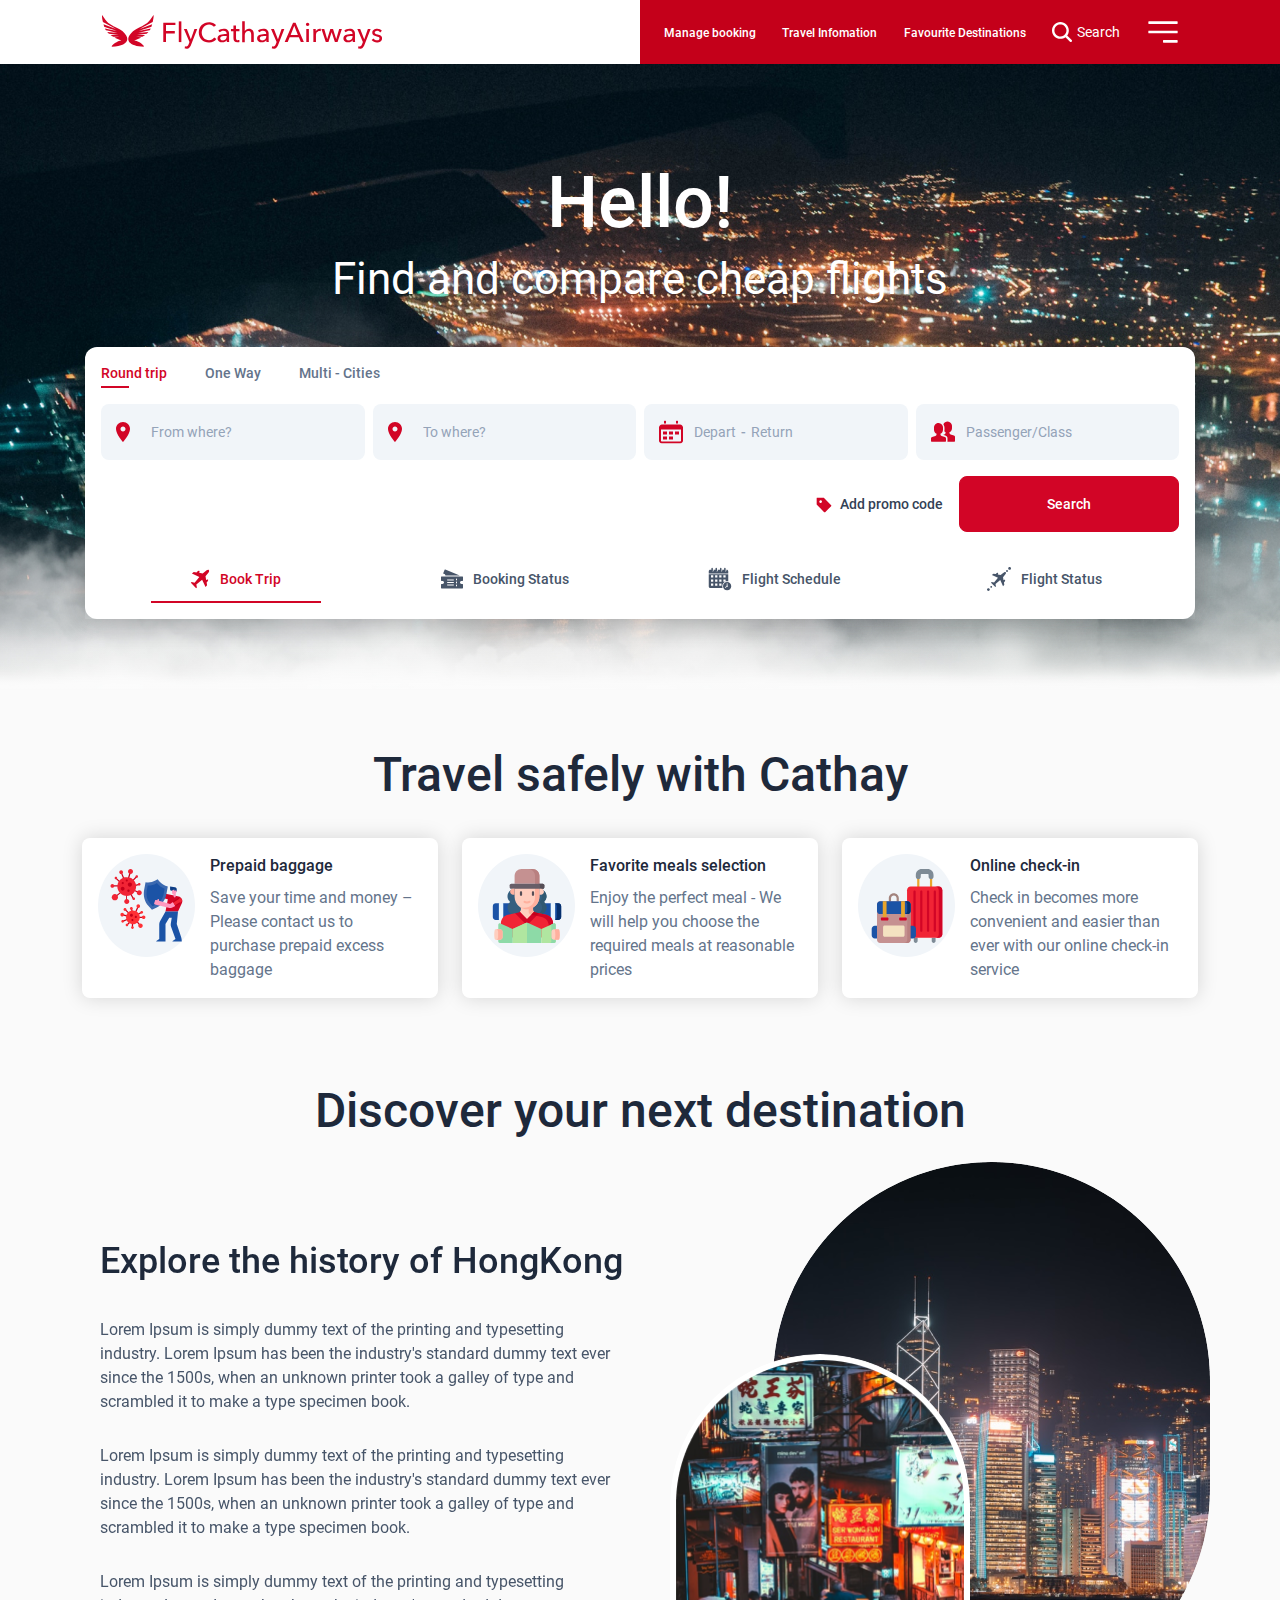
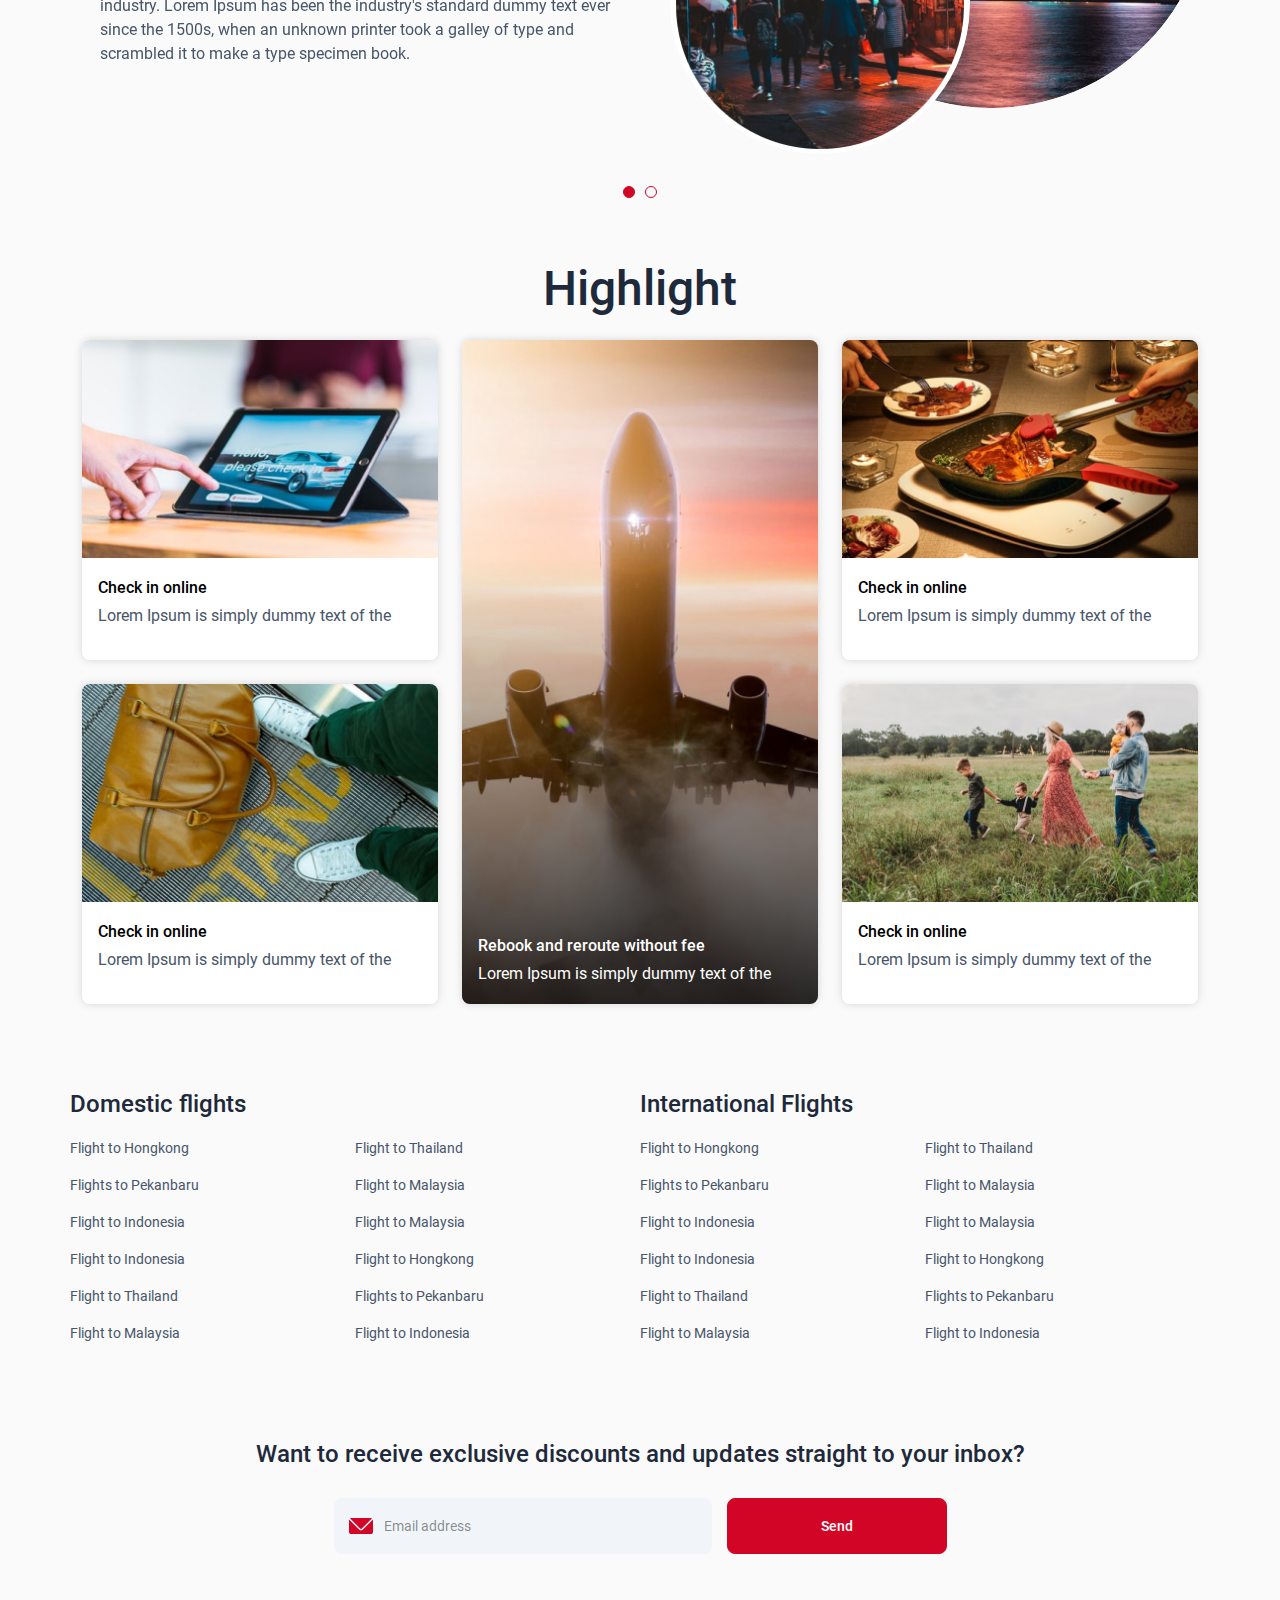
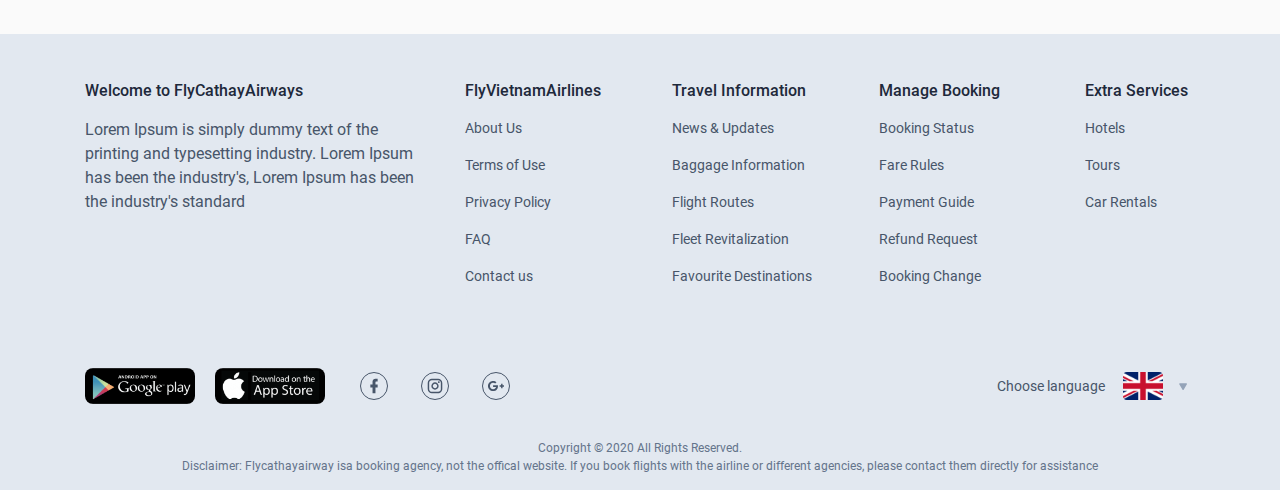
==== commit 06451d6d: "Update index.html" ====
--- a/index.html
+++ b/index.html
@@ -42,31 +42,22 @@
 <!--          start mobile-->
           <div class="navbarBox">
             <div class="navbarBox__main">
-              <div class="navbarBox__header">
-                <div class="logo"><a href="index.html"><svg xmlns="http://www.w3.org/2000/svg" width="280" height="34" viewBox="0 0 280 34" fill="none">
-                  <path d="M32.2098 25.4197C32.2098 25.4197 35.4482 24.4795 39.1741 22.4947L34.0205 21.4501C36.1098 21.5894 38.2339 21.7286 40.2536 21.8679C41.2286 21.3108 42.1688 20.684 43.109 19.9876L34.9955 19.709C38.2688 19.3608 41.5768 19.0474 44.6063 18.7688C45.2331 18.2117 45.8599 17.6197 46.417 16.9929L36.1447 17.9331C40.1491 16.9929 44.2232 16.1224 47.7054 15.3563C48.0884 14.7992 48.4367 14.2072 48.75 13.5804L36.9455 15.9483C41.3331 14.4161 45.825 12.9536 49.4813 11.7C49.4813 11.6652 49.5161 11.6304 49.5161 11.5608C49.7599 10.7599 49.934 9.99378 50.1429 9.29735L37.7116 13.9983C42.3081 11.4911 47.0786 9.01878 50.7001 7.06877C52.0581 1.2884 51.5706 0 51.5706 0C46.2081 7.34735 47.2527 7.86967 34.0205 14.2072C32.9411 14.7295 31.9312 15.3911 30.9911 16.2268C21.2062 25.1412 27.683 31.2349 41.7857 31.7224C42.7956 30.5385 36.7366 25.8028 32.2098 25.4197Z" fill="#D20526"/>
-                  <path d="M19.4304 25.4197C19.4304 25.4197 16.192 24.4795 12.4661 22.4947L17.6196 21.4501C15.5303 21.5894 13.4062 21.7286 11.3866 21.8679C10.4116 21.3108 9.4714 20.684 8.53122 19.9876L16.6446 19.709C13.3714 19.3608 10.0634 19.0474 7.03389 18.7688C6.4071 18.2117 5.78032 17.6197 5.22317 16.9929L15.4955 17.9331C11.491 16.9929 7.41693 16.1224 3.93477 15.3563C3.55174 14.7992 3.20352 14.2072 2.89013 13.5804L14.6946 15.9483C10.3071 14.4161 5.81514 12.9536 2.15888 11.7C2.15888 11.6652 2.12405 11.6304 2.12405 11.5608C1.8803 10.7599 1.7062 9.99378 1.49727 9.29735L13.9286 13.9983C9.29729 11.4911 4.52674 9.01878 0.940121 7.06877C-0.383097 1.2884 0.0695829 0 0.0695829 0C5.4321 7.34735 4.38745 7.86967 17.6196 14.2072C18.6991 14.7295 19.7089 15.3911 20.6491 16.2268C30.434 25.1412 23.9572 31.2349 9.85444 31.7224C8.87943 30.5385 14.9384 25.8028 19.4304 25.4197Z" fill="#D20526"/>
-                  <path d="M64.002 27.0912H61.2859V7.69556H73.4038V10.0634H64.002V16.0875H72.8118V18.4206H64.002V27.0912Z" fill="#D20526"/>
-                  <path d="M79.3583 27.0911H76.7815V6.37231H79.3583V27.0911Z" fill="#D20526"/>
-                  <path d="M88.7948 24.3054H88.8645L92.4511 14.1027H95.202L88.8993 30.1554C88.6903 30.7125 88.4466 31.2 88.2028 31.6179C87.9591 32.0358 87.6457 32.4188 87.2975 32.6974C86.9493 32.9759 86.5314 33.2197 86.0787 33.3938C85.626 33.5679 85.0689 33.6375 84.4073 33.6375C84.1287 33.6375 83.8502 33.6375 83.5716 33.6027C83.293 33.5679 83.0144 33.5331 82.701 33.4634L82.9448 31.2C83.3975 31.3393 83.8153 31.409 84.2332 31.409C84.8948 31.409 85.4171 31.2349 85.7305 30.8518C86.0439 30.4688 86.3573 29.9465 86.6359 29.25L87.4716 27.0911L81.9001 14.1027H84.7903L88.7948 24.3054Z" fill="#D20526"/>
-                  <path d="M114.424 24.0616C113.657 25.1063 112.648 25.942 111.429 26.6036C110.21 27.2652 108.748 27.5786 107.007 27.5786C105.544 27.5786 104.151 27.3349 102.898 26.8125C101.644 26.325 100.565 25.5938 99.6592 24.6884C98.7539 23.7831 98.0574 22.7036 97.5351 21.45C97.0128 20.1964 96.769 18.8384 96.769 17.3411C96.769 15.8089 97.0128 14.4509 97.5351 13.1973C98.0574 11.9437 98.7887 10.8643 99.694 9.99373C100.599 9.12319 101.714 8.42676 102.967 7.93926C104.221 7.45176 105.614 7.20801 107.076 7.20801C107.738 7.20801 108.399 7.27765 109.061 7.41694C109.723 7.55622 110.384 7.73033 111.011 8.0089C111.638 8.25265 112.195 8.56605 112.717 8.94908C113.24 9.33212 113.657 9.74998 114.041 10.2375L111.916 11.8741C111.429 11.2125 110.767 10.6902 109.897 10.2375C109.026 9.81962 108.086 9.61069 107.076 9.61069C105.927 9.61069 104.917 9.81962 104.012 10.2375C103.107 10.6553 102.34 11.2125 101.714 11.9089C101.087 12.6053 100.565 13.4411 100.251 14.3812C99.903 15.3214 99.7289 16.3313 99.7289 17.3759C99.7289 18.4554 99.903 19.5 100.251 20.4402C100.599 21.3804 101.087 22.2161 101.714 22.9125C102.34 23.609 103.107 24.1661 104.012 24.584C104.917 25.0018 105.927 25.1759 107.041 25.1759C108.121 25.1759 109.131 24.967 110.036 24.5143C110.941 24.0616 111.673 23.4348 112.265 22.5991L114.424 24.0616Z" fill="#D20526"/>
-                  <path d="M124.626 18.6643C124.626 17.6893 124.348 16.9928 123.756 16.5053C123.164 16.0526 122.398 15.8089 121.423 15.8089C120.691 15.8089 119.995 15.9482 119.368 16.2268C118.707 16.5053 118.184 16.8535 117.732 17.3062L116.374 15.6696C117 15.0776 117.801 14.5901 118.707 14.2419C119.612 13.8937 120.622 13.7196 121.666 13.7196C122.607 13.7196 123.408 13.8589 124.104 14.1026C124.8 14.3812 125.358 14.7294 125.775 15.1821C126.228 15.6348 126.541 16.1919 126.75 16.7839C126.959 17.4107 127.064 18.0723 127.064 18.7687V24.4446C127.064 24.8973 127.064 25.35 127.099 25.8375C127.133 26.325 127.168 26.708 127.238 27.0214H124.905C124.766 26.3946 124.696 25.7679 124.696 25.1759H124.661C124.174 25.8723 123.582 26.3946 122.85 26.7777C122.119 27.1607 121.283 27.3696 120.274 27.3696C119.751 27.3696 119.229 27.3 118.672 27.1607C118.115 27.0214 117.592 26.8125 117.14 26.4991C116.687 26.1857 116.304 25.7679 115.991 25.2804C115.677 24.758 115.538 24.1312 115.538 23.4C115.538 22.425 115.816 21.6241 116.339 21.0669C116.861 20.475 117.557 20.0571 118.428 19.7437C119.299 19.4303 120.239 19.2562 121.318 19.1518C122.398 19.0473 123.477 19.0125 124.591 19.0125V18.6643H124.626ZM123.999 20.8928C123.373 20.8928 122.711 20.9277 122.015 20.9625C121.318 20.9973 120.691 21.1366 120.169 21.2759C119.612 21.45 119.159 21.6937 118.776 22.0071C118.428 22.3205 118.219 22.7732 118.219 23.3303C118.219 23.7134 118.289 24.0268 118.463 24.3054C118.602 24.5491 118.811 24.758 119.09 24.9321C119.368 25.1062 119.612 25.2107 119.925 25.2804C120.239 25.35 120.552 25.3848 120.9 25.3848C122.119 25.3848 123.024 25.0366 123.686 24.3054C124.348 23.5741 124.661 22.6687 124.661 21.5893V20.8928H123.999Z" fill="#D20526"/>
-                  <path d="M137.475 16.2268H134.028V22.9822C134.028 23.7483 134.167 24.3403 134.481 24.6537C134.759 25.0019 135.247 25.176 135.874 25.176C136.117 25.176 136.361 25.1412 136.64 25.1063C136.918 25.0715 137.162 24.9671 137.371 24.8974L137.441 27.0215C137.127 27.126 136.779 27.2305 136.396 27.2653C136.013 27.3349 135.63 27.3697 135.247 27.3697C134.028 27.3697 133.088 27.0215 132.426 26.3599C131.765 25.6983 131.451 24.6885 131.451 23.3304V16.2268H128.944V14.1027H131.451V10.3768H133.993V14.1027H137.441V16.2268H137.475Z" fill="#D20526"/>
-                  <path d="M142.838 16.0875C143.151 15.4607 143.674 14.9036 144.44 14.4509C145.171 13.9982 146.042 13.7545 146.947 13.7545C147.783 13.7545 148.514 13.8938 149.106 14.1723C149.698 14.4509 150.22 14.834 150.603 15.3215C151.021 15.809 151.3 16.3661 151.509 16.9929C151.718 17.6197 151.787 18.3161 151.787 19.0474V27.0911H149.21V19.8831C149.21 19.3608 149.176 18.8384 149.071 18.3857C149.001 17.8982 148.827 17.4804 148.618 17.1322C148.41 16.7491 148.096 16.4706 147.713 16.2616C147.33 16.0527 146.843 15.9482 146.251 15.9482C145.241 15.9482 144.405 16.3313 143.743 17.1322C143.082 17.8982 142.768 18.9429 142.768 20.2661V27.1608H140.192V6.37231H142.768V16.0527H142.838V16.0875Z" fill="#D20526"/>
-                  <path d="M164.218 18.6643C164.218 17.6893 163.94 16.9928 163.348 16.5053C162.756 16.0526 161.99 15.8089 161.015 15.8089C160.284 15.8089 159.587 15.9482 158.96 16.2268C158.299 16.5053 157.776 16.8535 157.324 17.3062L155.966 15.6696C156.593 15.0776 157.393 14.5901 158.299 14.2419C159.204 13.8937 160.214 13.7196 161.259 13.7196C162.199 13.7196 163 13.8589 163.696 14.1026C164.393 14.3812 164.95 14.7294 165.368 15.1821C165.82 15.6348 166.134 16.1919 166.343 16.7839C166.552 17.4107 166.656 18.0723 166.656 18.7687V24.4446C166.656 24.8973 166.656 25.35 166.691 25.8375C166.726 26.325 166.76 26.708 166.83 27.0214H164.497C164.358 26.3946 164.288 25.7679 164.288 25.1759H164.218C163.731 25.8723 163.139 26.3946 162.408 26.7777C161.676 27.1607 160.841 27.3696 159.831 27.3696C159.309 27.3696 158.786 27.3 158.229 27.1607C157.672 27.0214 157.15 26.8125 156.697 26.4991C156.244 26.1857 155.861 25.7679 155.548 25.2804C155.235 24.758 155.095 24.1312 155.095 23.4C155.095 22.425 155.374 21.6241 155.896 21.0669C156.418 20.475 157.115 20.0571 157.985 19.7437C158.856 19.4303 159.796 19.2562 160.876 19.1518C161.955 19.0473 163.035 19.0125 164.149 19.0125V18.6643H164.218ZM163.592 20.8928C162.965 20.8928 162.303 20.9277 161.607 20.9625C160.91 21.0321 160.284 21.1366 159.761 21.2759C159.204 21.45 158.751 21.6937 158.368 22.0071C158.02 22.3205 157.811 22.7732 157.811 23.3303C157.811 23.7134 157.881 24.0268 158.055 24.3054C158.194 24.5491 158.403 24.758 158.682 24.9321C158.96 25.1062 159.204 25.2107 159.518 25.2804C159.831 25.35 160.144 25.3848 160.493 25.3848C161.711 25.3848 162.617 25.0366 163.278 24.3054C163.94 23.5741 164.253 22.6687 164.253 21.5893V20.8928H163.592Z" fill="#D20526"/>
-                  <path d="M175.918 24.3054H175.988L179.575 14.1027H182.326L176.023 30.1554C175.814 30.7125 175.57 31.2 175.326 31.6179C175.083 32.0358 174.769 32.4188 174.421 32.6974C174.073 33.0108 173.655 33.2197 173.202 33.3938C172.75 33.5679 172.192 33.6375 171.531 33.6375C171.252 33.6375 170.974 33.6375 170.695 33.6027C170.417 33.5679 170.138 33.5331 169.825 33.4634L170.068 31.2C170.521 31.3393 170.939 31.409 171.357 31.409C172.018 31.409 172.541 31.2349 172.854 30.8518C173.167 30.4688 173.481 29.9465 173.759 29.25L174.595 27.0911L169.024 14.1027H171.914L175.918 24.3054Z" fill="#D20526"/>
-                  <path d="M185.703 27.0912H182.674L191.066 7.69556H193.538L201.861 27.0912H198.831L196.846 22.3206H187.653L185.703 27.0912ZM188.628 19.9527H195.871L192.25 10.8643L188.628 19.9527Z" fill="#D20526"/>
-                  <path d="M207.293 9.43657C207.293 9.92407 207.118 10.3071 206.805 10.6205C206.457 10.9339 206.074 11.0732 205.586 11.0732C205.099 11.0732 204.716 10.8991 204.402 10.5857C204.089 10.2723 203.915 9.88925 203.915 9.43657C203.915 8.94907 204.089 8.56603 204.402 8.25264C204.716 7.93924 205.134 7.76514 205.586 7.76514C206.074 7.76514 206.457 7.93924 206.805 8.25264C207.118 8.53121 207.293 8.94907 207.293 9.43657ZM206.875 27.0911H204.298V14.1027H206.875V27.0911Z" fill="#D20526"/>
-                  <path d="M211.332 15.5652C211.297 15.0081 211.297 14.5206 211.262 14.1027H213.7C213.735 14.4161 213.77 14.7992 213.77 15.2518C213.804 15.6697 213.804 16.0179 213.804 16.2965H213.874C214.222 15.5304 214.779 14.9036 215.476 14.4509C216.172 13.9983 216.973 13.7545 217.844 13.7545C218.262 13.7545 218.575 13.7893 218.854 13.859L218.749 16.2268C218.401 16.1224 217.983 16.0876 217.565 16.0876C216.938 16.0876 216.416 16.192 215.963 16.4358C215.511 16.6795 215.128 16.9581 214.814 17.3411C214.501 17.7242 214.292 18.1769 214.153 18.6644C214.013 19.1519 213.944 19.709 213.944 20.2313V27.0563H211.367V16.8885C211.367 16.5402 211.332 16.0876 211.332 15.5652Z" fill="#D20526"/>
-                  <path d="M222.231 14.1027L225.156 24.0268H225.226L228.325 14.1027H231.041L234.175 24.0268H234.244L237.169 14.1027H239.886L235.568 27.0911H232.886L229.683 17.3411H229.613L226.444 27.0911H223.763L219.445 14.1027H222.231Z" fill="#D20526"/>
-                  <path d="M250.541 18.6643C250.541 17.6893 250.262 16.9928 249.67 16.5053C249.078 16.0526 248.312 15.8089 247.337 15.8089C246.606 15.8089 245.91 15.9482 245.283 16.2268C244.621 16.5053 244.099 16.8535 243.646 17.3062L242.288 15.6696C242.915 15.0776 243.716 14.5901 244.621 14.2419C245.527 13.8937 246.537 13.7196 247.581 13.7196C248.521 13.7196 249.322 13.8589 250.019 14.1026C250.715 14.3812 251.272 14.7294 251.69 15.1821C252.143 15.6348 252.456 16.1919 252.665 16.7839C252.874 17.4107 252.978 18.0723 252.978 18.7687V24.4446C252.978 24.8973 252.978 25.35 253.013 25.8375C253.048 26.325 253.083 26.708 253.153 27.0214H250.82C250.68 26.3946 250.611 25.7679 250.611 25.1759H250.541C250.053 25.8723 249.462 26.3946 248.73 26.7777C247.999 27.1607 247.163 27.3696 246.153 27.3696C245.631 27.3696 245.109 27.3 244.552 27.1607C243.995 27.0214 243.472 26.8125 243.02 26.4991C242.567 26.1857 242.184 25.7679 241.87 25.2804C241.557 24.758 241.418 24.1312 241.418 23.4C241.418 22.425 241.696 21.6241 242.219 21.0669C242.741 20.475 243.437 20.0571 244.308 19.7437C245.178 19.4303 246.119 19.2562 247.198 19.1518C248.278 19.0473 249.357 19.0125 250.471 19.0125V18.6643H250.541ZM249.914 20.8928C249.287 20.8928 248.626 20.9277 247.929 20.9625C247.233 21.0321 246.606 21.1366 246.084 21.2759C245.527 21.45 245.074 21.6937 244.691 22.0071C244.343 22.3205 244.134 22.7732 244.134 23.3303C244.134 23.7134 244.203 24.0268 244.378 24.3054C244.517 24.5491 244.726 24.758 245.004 24.9321C245.283 25.1062 245.527 25.2107 245.84 25.2804C246.153 25.35 246.467 25.3848 246.815 25.3848C248.034 25.3848 248.939 25.0366 249.601 24.3054C250.262 23.5741 250.576 22.6687 250.576 21.5893V20.8928H249.914Z" fill="#D20526"/>
-                  <path d="M262.206 24.3054H262.276L265.862 14.1027H268.613L262.311 30.1554C262.102 30.7125 261.858 31.2 261.614 31.6179C261.37 32.0358 261.057 32.4188 260.709 32.6974C260.361 33.0108 259.943 33.2197 259.49 33.3938C259.037 33.5679 258.48 33.6375 257.819 33.6375C257.54 33.6375 257.262 33.6375 256.983 33.6027C256.704 33.5679 256.426 33.5331 256.112 33.4634L256.356 31.2C256.809 31.3393 257.227 31.409 257.645 31.409C258.306 31.409 258.828 31.2349 259.142 30.8518C259.455 30.4688 259.769 29.9465 260.047 29.25L260.883 27.0911L255.312 14.1027H258.202L262.206 24.3054Z" fill="#D20526"/>
-                  <path d="M278.12 17.3759C277.841 16.8884 277.423 16.5054 276.901 16.2268C276.379 15.9134 275.787 15.7741 275.125 15.7741C274.847 15.7741 274.533 15.8089 274.255 15.8786C273.976 15.9482 273.697 16.0527 273.488 16.192C273.245 16.3313 273.071 16.5054 272.931 16.7143C272.792 16.9232 272.722 17.2018 272.722 17.4804C272.722 18.0375 272.966 18.4205 273.454 18.6991C273.941 18.9777 274.672 19.2214 275.682 19.4304C276.309 19.5697 276.866 19.7438 277.423 19.9527C277.946 20.1616 278.398 20.4054 278.816 20.7188C279.199 21.0322 279.513 21.3804 279.722 21.7982C279.93 22.2161 280.035 22.7036 280.035 23.2607C280.035 24.0268 279.896 24.6884 279.582 25.2107C279.304 25.7331 278.886 26.1857 278.433 26.4991C277.946 26.8474 277.388 27.0911 276.762 27.2304C276.135 27.3697 275.508 27.4393 274.847 27.4393C273.872 27.4393 272.897 27.2304 271.956 26.8474C271.016 26.4643 270.25 25.8724 269.623 25.1063L271.469 23.5393C271.817 24.0616 272.305 24.4795 272.897 24.8277C273.523 25.1759 274.185 25.35 274.916 25.35C275.23 25.35 275.543 25.3152 275.856 25.2456C276.17 25.1759 276.448 25.0715 276.692 24.9322C276.936 24.7929 277.145 24.584 277.284 24.3402C277.423 24.0965 277.493 23.8179 277.493 23.4348C277.493 22.8429 277.214 22.3902 276.622 22.0768C276.03 21.7982 275.195 21.5197 274.08 21.2411C273.628 21.1366 273.21 20.9973 272.757 20.8581C272.305 20.7188 271.887 20.475 271.538 20.2313C271.19 19.9527 270.877 19.6045 270.633 19.1866C270.389 18.7688 270.285 18.2813 270.285 17.6545C270.285 16.958 270.424 16.3661 270.703 15.8438C270.981 15.3562 271.364 14.9384 271.817 14.625C272.27 14.3116 272.792 14.0679 273.384 13.9286C273.976 13.7893 274.568 13.6848 275.195 13.6848C276.135 13.6848 277.04 13.8589 277.876 14.242C278.747 14.5902 279.408 15.1473 279.896 15.8438L278.12 17.3759Z" fill="#D20526"/>
-                </svg></a></div>
-              </div>
               <div class="navbarBox__body">
+                <div class="navbarBox__close">
+                  <svg width="16" height="16" viewBox="0 0 16 16" fill="none" xmlns="http://www.w3.org/2000/svg">
+                    <path d="M9.53333 8.11944C9.5178 8.10396 9.50549 8.08557 9.49709 8.06532C9.48869 8.04507 9.48436 8.02337 9.48436 8.00144C9.48436 7.97952 9.48869 7.95781 9.49709 7.93757C9.50549 7.91732 9.5178 7.89893 9.53333 7.88344L15.7087 1.70878C15.8962 1.521 16.0014 1.26643 16.0012 1.00107C16.001 0.735706 15.8954 0.481285 15.7077 0.293777C15.5199 0.106269 15.2653 0.00103342 15 0.00122095C14.7346 0.00140849 14.4802 0.107004 14.2927 0.294777L8.11799 6.46678C8.10251 6.4823 8.08412 6.49461 8.06387 6.50302C8.04362 6.51142 8.02191 6.51574 7.99999 6.51574C7.97807 6.51574 7.95636 6.51142 7.93611 6.50302C7.91587 6.49461 7.89747 6.4823 7.88199 6.46678L1.70733 0.294777C1.61448 0.201889 1.50425 0.128197 1.38293 0.0779095C1.2616 0.0276219 1.13156 0.0017233 1.00023 0.00169234C0.73499 0.00162983 0.48059 0.106936 0.292993 0.294444C0.105397 0.481952 -2.90128e-05 0.736302 -9.15249e-05 1.00154C-0.000154037 1.26678 0.105152 1.52118 0.29266 1.70878L6.46666 7.88344C6.48218 7.89893 6.49449 7.91732 6.5029 7.93757C6.5113 7.95781 6.51562 7.97952 6.51562 8.00144C6.51562 8.02337 6.5113 8.04507 6.5029 8.06532C6.49449 8.08557 6.48218 8.10396 6.46666 8.11944L0.29266 14.2948C0.199815 14.3877 0.126176 14.4979 0.0759452 14.6193C0.0257148 14.7406 -0.000122478 14.8707 -9.15249e-05 15.002C-2.90128e-05 15.2673 0.105397 15.5216 0.292993 15.7091C0.385881 15.802 0.496147 15.8756 0.617495 15.9258C0.738843 15.9761 0.868896 16.0019 1.00023 16.0019C1.26547 16.0018 1.51982 15.8964 1.70733 15.7088L7.88199 9.53344C7.89747 9.51792 7.91587 9.50561 7.93611 9.49721C7.95636 9.4888 7.97807 9.48448 7.99999 9.48448C8.02191 9.48448 8.04362 9.4888 8.06387 9.49721C8.08412 9.50561 8.10251 9.51792 8.11799 9.53344L14.2927 15.7088C14.4802 15.8964 14.7345 16.0018 14.9998 16.0019C15.265 16.0019 15.5194 15.8966 15.707 15.7091C15.8946 15.5216 16 15.2673 16.0001 15.002C16.0001 14.7368 15.8948 14.4824 15.7073 14.2948L9.53333 8.11944Z" fill="white"/>
+                  </svg>
+                </div>
                 <div class="navbarBox__group">
+                  <div class="navbarBox__list">
+                    <a href="#"><span class="navbarBox__title">Home</span></a>
+                  </div>
                   <div class="navbarBox__list manbook">
+                    <div class="navbarBox__title"><span>Manage booking</span>
+                      <svg width="14" height="8" viewBox="0 0 12 6" fill="none" xmlns="http://www.w3.org/2000/svg">
+                        <path fill-rule="evenodd" clip-rule="evenodd" d="M0.96967 0.21967C1.26256 -0.0732233 1.73744 -0.0732233 2.03033 0.21967L6 4.18934L9.96967 0.21967C10.2626 -0.0732233 10.7374 -0.0732233 11.0303 0.21967C11.3232 0.512563 11.3232 0.987437 11.0303 1.28033L6.53033 5.78033C6.23744 6.07322 5.76256 6.07322 5.46967 5.78033L0.96967 1.28033C0.676777 0.987437 0.676777 0.512563 0.96967 0.21967Z" fill="white" fill-opacity="1"></path>
+                      </svg>
+                    </div>
                     <ul>
                       <li><a href="#">Booking status</a></li>
                       <li><a href="#">Refund request</a></li>
@@ -76,6 +67,11 @@
                     </ul>
                   </div>
                   <div class="navbarBox__list trainfor hidden">
+                    <div class="navbarBox__title"><span>Travel information</span>
+                      <svg width="14" height="8" viewBox="0 0 12 6" fill="none" xmlns="http://www.w3.org/2000/svg">
+                        <path fill-rule="evenodd" clip-rule="evenodd" d="M0.96967 0.21967C1.26256 -0.0732233 1.73744 -0.0732233 2.03033 0.21967L6 4.18934L9.96967 0.21967C10.2626 -0.0732233 10.7374 -0.0732233 11.0303 0.21967C11.3232 0.512563 11.3232 0.987437 11.0303 1.28033L6.53033 5.78033C6.23744 6.07322 5.76256 6.07322 5.46967 5.78033L0.96967 1.28033C0.676777 0.987437 0.676777 0.512563 0.96967 0.21967Z" fill="white" fill-opacity="1"></path>
+                      </svg>
+                    </div>
                     <ul>
                       <li><a href="#">News & Updates</a></li>
                       <li><a href="#">Bagagge Information</a></li>
@@ -85,6 +81,11 @@
                     </ul>
                   </div>
                   <div class="navbarBox__list favdes hidden">
+                    <div class="navbarBox__title"><span>Favourite destinations</span>
+                      <svg width="14" height="8" viewBox="0 0 12 6" fill="none" xmlns="http://www.w3.org/2000/svg">
+                        <path fill-rule="evenodd" clip-rule="evenodd" d="M0.96967 0.21967C1.26256 -0.0732233 1.73744 -0.0732233 2.03033 0.21967L6 4.18934L9.96967 0.21967C10.2626 -0.0732233 10.7374 -0.0732233 11.0303 0.21967C11.3232 0.512563 11.3232 0.987437 11.0303 1.28033L6.53033 5.78033C6.23744 6.07322 5.76256 6.07322 5.46967 5.78033L0.96967 1.28033C0.676777 0.987437 0.676777 0.512563 0.96967 0.21967Z" fill="white" fill-opacity="1"></path>
+                      </svg>
+                    </div>
                     <ul>
                       <li><a href="#">Domestic</a></li>
                       <li><a href="#">International</a></li>
@@ -97,21 +98,6 @@
                       </svg>
                       <input type="text" placeholder="Search" class="form-control">
                     </div>
-                  </div>
-                </div>
-              </div>
-              <div class="navbarBox__footer">
-                <div class="dropdown">
-                  <button type="button" data-toggle="dropdown" class="flexGroup1 w-100 text-left">
-                    <svg width="20" height="20" viewBox="0 0 20 20" fill="none" xmlns="http://www.w3.org/2000/svg">
-                      <path d="M17.6428 16.4486C17.6476 16.4419 17.6543 16.4352 17.6581 16.4286C19.174 14.6298 20.0037 12.3523 20 10C20.0036 7.64823 19.175 5.37102 17.6609 3.57144L17.6448 3.55334C17.6209 3.52477 17.5981 3.4981 17.5733 3.47144L17.5467 3.44001L17.4552 3.33525L17.4533 3.33239L17.3505 3.21811L17.3486 3.2162C17.2771 3.14001 17.2057 3.06477 17.1314 2.99144L17.1295 2.98858L17.0219 2.88192L17.0152 2.87525C16.9825 2.84261 16.9491 2.81054 16.9152 2.77906C16.9038 2.76763 16.8933 2.75715 16.879 2.74572C16.8574 2.72416 16.8352 2.7032 16.8124 2.68287C16.8057 2.6762 16.7971 2.66953 16.7905 2.66096C14.9452 0.946699 12.5187 -0.00419157 10 1.38901e-05C7.48087 -0.003725 5.05386 0.947068 3.20763 2.66096C3.20096 2.66763 3.19239 2.6743 3.18572 2.68287C3.16287 2.70287 3.14096 2.72573 3.11906 2.74763C3.10752 2.7593 3.09544 2.77042 3.08287 2.78096L2.98191 2.87715L2.97525 2.88382L2.86858 2.99144L2.86572 2.99334C2.79239 3.06668 2.72096 3.14287 2.64953 3.21906L2.64763 3.22096C2.61144 3.25906 2.5781 3.29715 2.54477 3.33525L2.54287 3.33715C2.51089 3.37101 2.48008 3.40596 2.45049 3.44191L2.42382 3.47334L2.35239 3.5562C2.34858 3.56287 2.34191 3.56668 2.33715 3.57334C0.824203 5.37269 -0.00365161 7.64912 1.21085e-05 10C1.21085e-05 12.4486 0.879059 14.6895 2.33906 16.4286L2.35525 16.4486L2.42382 16.5314C2.43334 16.5419 2.44287 16.5505 2.45049 16.5629L2.54287 16.6676C2.54287 16.6695 2.54477 16.6695 2.54477 16.6724C2.5781 16.7105 2.61144 16.7486 2.64763 16.7838L2.64953 16.7857C2.72096 16.8619 2.79239 16.9381 2.86382 17.0114L2.86572 17.0133C2.90191 17.0495 2.93525 17.0848 2.97048 17.1181L2.9781 17.1248C4.84896 18.9702 7.37213 20.0033 10 20C12.626 20.0037 15.1472 18.9703 17.0152 17.1248L17.0219 17.1181C17.0581 17.0829 17.0933 17.0495 17.1267 17.0133L17.1295 17.0114C17.2029 16.9371 17.2743 16.8619 17.3438 16.7857L17.3457 16.7838C17.379 16.7457 17.4152 16.7095 17.4486 16.6724C17.4486 16.6695 17.4505 16.6695 17.4505 16.6676C17.4819 16.6343 17.5133 16.5981 17.5419 16.5629C17.5514 16.5514 17.5609 16.5429 17.5695 16.5314C17.5943 16.5048 17.619 16.4771 17.6428 16.4486ZM17.7343 13.2657C17.4276 13.9903 17.0204 14.668 16.5248 15.279C15.9667 14.7968 15.3566 14.3783 14.7057 14.0314C14.9638 12.9838 15.1248 11.8352 15.1676 10.6248H18.3705C18.304 11.5339 18.0891 12.426 17.7343 13.2657ZM18.3705 9.37524H15.1676C15.1314 8.22681 14.9766 7.0852 14.7057 5.96858C15.3566 5.62166 15.9667 5.2032 16.5248 4.72096C17.6018 6.04692 18.2461 7.67148 18.3705 9.37524ZM13.2657 2.26573C14.1488 2.63858 14.961 3.16082 15.6667 3.80953C15.2544 4.16072 14.8106 4.47316 14.3409 4.74287C13.9905 3.73811 13.5409 2.86477 13.019 2.16668C13.1019 2.19811 13.1848 2.23144 13.2648 2.26477L13.2657 2.26573ZM11.2438 17.9038C11.056 18.0549 10.8476 18.1784 10.6248 18.2705V14.1295C11.5105 14.1913 12.3816 14.3885 13.2076 14.7143C13.0351 15.2365 12.8185 15.7431 12.56 16.2286C12.1714 16.9505 11.7162 17.5295 11.2429 17.9048L11.2438 17.9038ZM12.56 3.77239C12.8057 4.23239 13.0219 4.73906 13.2076 5.28572C12.3816 5.61152 11.5105 5.80873 10.6248 5.87048V1.73335C10.8305 1.81525 11.0381 1.9362 11.2438 2.09906C11.7162 2.47239 12.1724 3.05049 12.56 3.77334V3.77239ZM10.6248 12.8771V10.6248H13.9171C13.8845 11.5851 13.7628 12.5403 13.5533 13.4781L13.5467 13.5048C12.6099 13.1494 11.6248 12.9378 10.6248 12.8771ZM10.6248 9.37524V7.12286C11.6248 7.06221 12.6099 6.85061 13.5467 6.49524L13.5533 6.52191C13.759 7.43048 13.8819 8.38572 13.9171 9.37524H10.6248ZM9.37524 10.6248V12.8771C8.37519 12.9378 7.39008 13.1494 6.45334 13.5048L6.44667 13.4781C6.2371 12.5403 6.11531 11.5851 6.08286 10.6248H9.37524ZM6.08286 9.37524C6.1181 8.38857 6.24096 7.43048 6.44667 6.52191L6.45334 6.49524C7.37048 6.84382 8.35048 7.06001 9.37524 7.12286V9.37524H6.08286ZM9.37524 14.1295V18.2676C9.15235 18.1762 8.94384 18.053 8.75619 17.9019C8.28381 17.5286 7.82572 16.9495 7.43715 16.2257C7.18034 15.7395 6.96375 15.233 6.78953 14.7114C7.61672 14.3868 8.48871 14.1905 9.37524 14.1295ZM9.37524 5.87048C8.48946 5.80873 7.61839 5.61152 6.79239 5.28572C6.9781 4.7362 7.19238 4.22953 7.44 3.77144C7.82857 3.04953 8.28381 2.46858 8.75905 2.09525C8.96476 1.93525 9.16953 1.81239 9.3781 1.72954V5.87048H9.37524ZM6.73334 2.26668C6.81619 2.23334 6.89619 2.20001 6.97905 2.16858C6.4562 2.86668 6.00762 3.74001 5.65715 4.74382C5.18763 4.47448 4.74441 4.16168 4.33334 3.80953C5.03911 3.16118 5.85131 2.63926 6.73429 2.26668H6.73334ZM2.26668 6.73334C2.57336 6.00879 2.98053 5.33103 3.4762 4.72001C4.03239 5.20001 4.64191 5.62001 5.29524 5.96763C5.0362 7.01524 4.8762 8.16381 4.83334 9.37429H1.62953C1.6962 8.46096 1.91049 7.57429 2.26572 6.73334H2.26668ZM1.63049 10.6238H4.83334C4.8762 11.8333 5.0362 12.9838 5.29524 14.0305C4.64477 14.3771 4.03429 14.7952 3.4762 15.2781C2.39911 13.9521 1.75488 12.3276 1.63049 10.6238ZM6.73524 17.7333C5.85193 17.3608 5.03941 16.8389 4.33334 16.1905C4.74667 15.8381 5.19048 15.5276 5.65905 15.2571C6.00953 16.2619 6.45905 17.1352 6.98096 17.8333C6.89853 17.802 6.81661 17.7693 6.73524 17.7352V17.7333ZM13.2667 17.7333C13.1838 17.7667 13.1038 17.8 13.0209 17.8314C13.5438 17.1333 13.9924 16.26 14.3429 15.2562C14.8114 15.5229 15.2552 15.8362 15.6686 16.1895C14.9626 16.8383 14.15 17.3605 13.2667 17.7333Z" fill="black" fill-opacity="0.45"></path>
-                    </svg><span class="flex1">Language</span>
-                    <svg width="6" height="12" viewBox="0 0 6 12" fill="none" xmlns="http://www.w3.org/2000/svg" class="svgArrow">
-                      <path fill-rule="evenodd" clip-rule="evenodd" d="M0.21967 11.0303C-0.0732233 10.7374 -0.0732234 10.2626 0.21967 9.96967L4.18934 6L0.21967 2.03033C-0.0732237 1.73744 -0.0732237 1.26256 0.219669 0.96967C0.512563 0.676777 0.987436 0.676777 1.28033 0.96967L5.78033 5.46967C6.07322 5.76256 6.07322 6.23744 5.78033 6.53033L1.28033 11.0303C0.987437 11.3232 0.512563 11.3232 0.21967 11.0303Z" fill="black" fill-opacity="0.45"></path>
-                    </svg>
-                  </button>
-                  <div class="dropdown-menu">
-                    <div class="listLang"><a href="#" class="dropdown-item"><img src="images/lang-uk.png"><span>English</span></a><a href="#" class="dropdown-item"><img src="images/lang-thailand.png"><span>ภาษาไทย</span></a><a href="#" class="dropdown-item"><img src="images/lang-france.png"><span>Français</span></a><a href="#" class="dropdown-item"><img src="images/lang-china.png"><span>China</span></a></div>
                   </div>
                 </div>
               </div>
@@ -172,247 +158,525 @@
             <div class="searchBox searchBox_home">
               <div class="container">
                 <div class="searchBox__main">
+                  <div class="searchBox__close showMobile">
+                    <svg width="14" height="24" viewBox="0 0 14 24" fill="none" xmlns="http://www.w3.org/2000/svg">
+                      <path d="M12.5 23.25L1.78 12.53C1.71034 12.4604 1.65507 12.3778 1.61736 12.2869C1.57965 12.1959 1.56024 12.0985 1.56024 12C1.56024 11.9016 1.57965 11.8041 1.61736 11.7131C1.65507 11.6222 1.71034 11.5396 1.78 11.47L12.5 0.75" stroke="#94A3B8" stroke-width="1.5" stroke-linecap="round" stroke-linejoin="round"/>
+                    </svg>
+                    <span class="colorNeutral800 medium text16">Book trip</span>
+                  </div>
                   <div class="searchBox__body">
-                    <div class="searchBox__action">
-                      <div class="typeSearch__box">
-                        <button type="button" data-toggle="dropdown" id="btnRoundTrip" class="searchBox__toggle active">
-                          <p class="colorNeutral500 medium">Round trip</p>
-                        </button>
-                      </div>
-                      <div class="typeSearch__box">
-                        <button type="button" data-toggle="dropdown" id="btnOneWay" class="searchBox__toggle">
-                          <p class="colorNeutral500 medium">One Way</p>
-                        </button>
-                      </div>
-                      <div class="typeSearch__box">
-                        <button type="button" data-toggle="dropdown" id="btnMulti" class="searchBox__toggle">
-                          <p class="colorNeutral500 medium">Multi - Cities</p>
-                        </button>
-                      </div>
-                    </div>
-                    <div class="searchBox__cont">
-                      <div class="noMulti">
+                    <div class="searchFlight__group">
+                      <div class="searchBox__action">
+                        <div class="typeSearch__box">
+                          <button type="button" data-toggle="dropdown" id="btnRoundTrip" class="searchBox__toggle active">
+                            <p class="colorNeutral500 medium">Round trip</p>
+                          </button>
+                        </div>
+                        <div class="typeSearch__box">
+                          <button type="button" data-toggle="dropdown" id="btnOneWay" class="searchBox__toggle">
+                            <p class="colorNeutral500 medium">One Way</p>
+                          </button>
+                        </div>
+                        <div class="typeSearch__box">
+                          <button type="button" data-toggle="dropdown" id="btnMulti" class="searchBox__toggle">
+                            <p class="colorNeutral500 medium">Multi - Cities</p>
+                          </button>
+                        </div>
+                      </div>
+                      <div class="searchBox__cont">
+                        <div class="noMulti">
+                          <div class="searchBox__form">
+                            <div class="searchBox__from pd4 col3">
+                              <div class="searchBox__input">
+                                <svg xmlns="http://www.w3.org/2000/svg" width="14" height="20" viewBox="0 0 14 20" fill="none">
+                                  <path d="M7 0C3.13 0 0 3.13 0 7C0 12.25 7 20 7 20C7 20 14 12.25 14 7C14 3.13 10.87 0 7 0ZM7 9.5C5.62 9.5 4.5 8.38 4.5 7C4.5 5.62 5.62 4.5 7 4.5C8.38 4.5 9.5 5.62 9.5 7C9.5 8.38 8.38 9.5 7 9.5Z" fill="#D20526"/>
+                                </svg>
+                                <input type="text" placeholder="From where?" class="form-control form-control-lg inputPlace">
+                                <div class="suggestion">
+                                  <div class="suggestion__title"><svg xmlns="http://www.w3.org/2000/svg" width="14" height="20" viewBox="0 0 14 20" fill="none">
+                                    <path d="M7 0C3.13 0 0 3.13 0 7C0 12.25 7 20 7 20C7 20 14 12.25 14 7C14 3.13 10.87 0 7 0ZM7 9.5C5.62 9.5 4.5 8.38 4.5 7C4.5 5.62 5.62 4.5 7 4.5C8.38 4.5 9.5 5.62 9.5 7C9.5 8.38 8.38 9.5 7 9.5Z" fill="#475569"></path>
+                                  </svg><span>Viet Nam</span></div>
+                                  <ul class="suggestion__list">
+                                    <li>
+                                      <button type="button"><span>Ha Noi</span><span>HAN</span></button>
+                                    </li>
+                                    <li>
+                                      <button type="button"><span>Ha Noi</span><span>HAN</span></button>
+                                    </li>
+                                    <li>
+                                      <button type="button"><span>Ha Noi</span><span>HAN</span></button>
+                                    </li>
+                                    <li>
+                                      <button type="button"><span>Ha Noi</span><span>HAN</span></button>
+                                    </li>
+                                    <li>
+                                      <button type="button"><span>Ha Noi</span><span>HAN</span></button>
+                                    </li>
+                                    <li>
+                                      <button type="button"><span>Ha Noi</span><span>HAN</span></button>
+                                    </li>
+                                    <li>
+                                      <button type="button"><span>Ha Noi</span><span>HAN</span></button>
+                                    </li>
+                                    <li>
+                                      <button type="button"><span>Ha Noi</span><span>HAN</span></button>
+                                    </li>
+                                  </ul>
+                                  <div class="suggestion__title"><svg xmlns="http://www.w3.org/2000/svg" width="14" height="20" viewBox="0 0 14 20" fill="none">
+                                    <path d="M7 0C3.13 0 0 3.13 0 7C0 12.25 7 20 7 20C7 20 14 12.25 14 7C14 3.13 10.87 0 7 0ZM7 9.5C5.62 9.5 4.5 8.38 4.5 7C4.5 5.62 5.62 4.5 7 4.5C8.38 4.5 9.5 5.62 9.5 7C9.5 8.38 8.38 9.5 7 9.5Z" fill="#475569"></path>
+                                  </svg><span>North America</span></div>
+                                  <ul class="suggestion__list">
+                                    <li>
+                                      <button type="button"><span>Los Angeles</span><span>LAX</span></button>
+                                    </li>
+                                    <li>
+                                      <button type="button"><span>Los Angeles</span><span>LAX</span></button>
+                                    </li>
+                                    <li>
+                                      <button type="button"><span>Los Angeles</span><span>LAX</span></button>
+                                    </li>
+                                    <li>
+                                      <button type="button"><span>Los Angeles</span><span>LAX</span></button>
+                                    </li>
+                                  </ul>
+                                </div>
+                              </div>
+                            </div>
+                            <div class="searchBox__to pd4 col3">
+                              <div class="searchBox__input">
+                                <svg xmlns="http://www.w3.org/2000/svg" width="14" height="20" viewBox="0 0 14 20" fill="none">
+                                  <path d="M7 0C3.13 0 0 3.13 0 7C0 12.25 7 20 7 20C7 20 14 12.25 14 7C14 3.13 10.87 0 7 0ZM7 9.5C5.62 9.5 4.5 8.38 4.5 7C4.5 5.62 5.62 4.5 7 4.5C8.38 4.5 9.5 5.62 9.5 7C9.5 8.38 8.38 9.5 7 9.5Z" fill="#D20526"/>
+                                </svg>
+                                <input type="text" placeholder="To where?" class="form-control form-control-lg inputPlace">
+                                <div class="suggestion">
+                                  <div class="suggestion__title"><svg xmlns="http://www.w3.org/2000/svg" width="14" height="20" viewBox="0 0 14 20" fill="none">
+                                    <path d="M7 0C3.13 0 0 3.13 0 7C0 12.25 7 20 7 20C7 20 14 12.25 14 7C14 3.13 10.87 0 7 0ZM7 9.5C5.62 9.5 4.5 8.38 4.5 7C4.5 5.62 5.62 4.5 7 4.5C8.38 4.5 9.5 5.62 9.5 7C9.5 8.38 8.38 9.5 7 9.5Z" fill="#475569"></path>
+                                  </svg><span>Viet Nam</span></div>
+                                  <ul class="suggestion__list">
+                                    <li>
+                                      <button type="button"><span>Ha Noi</span><span>HAN</span></button>
+                                    </li>
+                                    <li>
+                                      <button type="button"><span>Ha Noi</span><span>HAN</span></button>
+                                    </li>
+                                    <li>
+                                      <button type="button"><span>Ha Noi</span><span>HAN</span></button>
+                                    </li>
+                                    <li>
+                                      <button type="button"><span>Ha Noi</span><span>HAN</span></button>
+                                    </li>
+                                    <li>
+                                      <button type="button"><span>Ha Noi</span><span>HAN</span></button>
+                                    </li>
+                                    <li>
+                                      <button type="button"><span>Ha Noi</span><span>HAN</span></button>
+                                    </li>
+                                    <li>
+                                      <button type="button"><span>Ha Noi</span><span>HAN</span></button>
+                                    </li>
+                                    <li>
+                                      <button type="button"><span>Ha Noi</span><span>HAN</span></button>
+                                    </li>
+                                  </ul>
+                                  <div class="suggestion__title"><svg xmlns="http://www.w3.org/2000/svg" width="14" height="20" viewBox="0 0 14 20" fill="none">
+                                    <path d="M7 0C3.13 0 0 3.13 0 7C0 12.25 7 20 7 20C7 20 14 12.25 14 7C14 3.13 10.87 0 7 0ZM7 9.5C5.62 9.5 4.5 8.38 4.5 7C4.5 5.62 5.62 4.5 7 4.5C8.38 4.5 9.5 5.62 9.5 7C9.5 8.38 8.38 9.5 7 9.5Z" fill="#475569"></path>
+                                  </svg><span>North America</span></div>
+                                  <ul class="suggestion__list">
+                                    <li>
+                                      <button type="button"><span>Los Angeles</span><span>LAX</span></button>
+                                    </li>
+                                    <li>
+                                      <button type="button"><span>Los Angeles</span><span>LAX</span></button>
+                                    </li>
+                                    <li>
+                                      <button type="button"><span>Los Angeles</span><span>LAX</span></button>
+                                    </li>
+                                    <li>
+                                      <button type="button"><span>Los Angeles</span><span>LAX</span></button>
+                                    </li>
+                                  </ul>
+                                </div>
+                              </div>
+                            </div>
+                            <div class="searchBox__date pd4 col3">
+                              <div class="searchBox__input">
+                                <svg xmlns="http://www.w3.org/2000/svg" width="24" height="23" viewBox="0 0 24 23" fill="none">
+                                  <path d="M19 3V1C19 0.734784 18.8946 0.48043 18.7071 0.292893C18.5196 0.105357 18.2652 0 18 0C17.7348 0 17.4804 0.105357 17.2929 0.292893C17.1054 0.48043 17 0.734784 17 1V3H19Z" fill="#D20526"/>
+                                  <path d="M7 3V1C7 0.734784 6.89464 0.48043 6.70711 0.292893C6.51957 0.105357 6.26522 0 6 0C5.73478 0 5.48043 0.105357 5.29289 0.292893C5.10536 0.48043 5 0.734784 5 1V3H7Z" fill="#D20526"/>
+                                  <path d="M21 23H3C2.20435 23 1.44129 22.6839 0.87868 22.1213C0.31607 21.5587 0 20.7956 0 20L0 7C0 6.20435 0.31607 5.44129 0.87868 4.87868C1.44129 4.31607 2.20435 4 3 4H21C21.7956 4 22.5587 4.31607 23.1213 4.87868C23.6839 5.44129 24 6.20435 24 7V20C24 20.7956 23.6839 21.5587 23.1213 22.1213C22.5587 22.6839 21.7956 23 21 23ZM22 9H2V20C2 20.2652 2.10536 20.5196 2.29289 20.7071C2.48043 20.8946 2.73478 21 3 21H21C21.2652 21 21.5196 20.8946 21.7071 20.7071C21.8946 20.5196 22 20.2652 22 20V9Z" fill="#D20526"/>
+                                  <path d="M4 11H8V14H4V11Z" fill="#D20526"/>
+                                  <path d="M10 11H14V14H10V11Z" fill="#D20526"/>
+                                  <path d="M4 16H8V19H4V16Z" fill="#D20526"/>
+                                  <path d="M10 16H14V19H10V16Z" fill="#D20526"/>
+                                  <path d="M16 11H20V14H16V11Z" fill="#D20526"/>
+                                </svg>
+                                <div class="t-datepicker">
+                                  <div class="t-check-in"></div>
+                                  <div class="t-check-out"></div>
+                                </div>
+                              </div>
+                            </div>
+                            <div class="searchBox__passenger pd4 col3">
+                              <div class="dropdown">
+                                <div class="searchBox__input" data-toggle="dropdown">
+                                  <svg xmlns="http://www.w3.org/2000/svg" width="24" height="24" viewBox="0 0 24 24" fill="none">
+                                    <path d="M22.9117 15.4395L19.6305 14.5012C19.3652 14.4253 19.1259 14.2777 18.9391 14.0746C18.7522 13.8715 18.625 13.6207 18.5715 13.35L18.3697 12.3375C19.1535 11.9795 19.818 11.404 20.2842 10.6794C20.7505 9.95483 20.9989 9.11163 21 8.24999V6.18899C21.0186 4.99568 20.5751 3.84139 19.7623 2.9675C18.9495 2.09361 17.8303 1.56779 16.6387 1.49999C15.7494 1.47303 14.8721 1.71028 14.1176 2.18178C13.3631 2.65328 12.7653 3.33785 12.3997 4.14899C13.1154 5.1909 13.4989 6.42499 13.5 7.68899V9.74999C13.4972 10.2956 13.4192 10.8382 13.2682 11.3625C13.6575 11.7696 14.1194 12.1003 14.6302 12.3375L14.4285 13.35C14.3747 13.6205 14.2474 13.8709 14.0606 14.0737C13.8738 14.2766 13.6346 14.424 13.3695 14.4997L12.1042 14.8612L14.3242 15.4957C14.9504 15.6766 15.5009 16.0556 15.8932 16.576C16.2856 17.0964 16.4985 17.73 16.5 18.3817V21C16.4975 21.2561 16.4508 21.5098 16.362 21.75H23.25C23.4489 21.75 23.6397 21.671 23.7803 21.5303C23.921 21.3897 24 21.1989 24 21V16.8817C24 16.5557 23.8937 16.2386 23.6974 15.9784C23.501 15.7182 23.2252 15.529 22.9117 15.4395Z" fill="#D20526"/>
+                                    <path d="M13.9117 16.9394L10.6305 16.0012C10.3652 15.9253 10.1259 15.7777 9.93905 15.5745C9.75221 15.3714 9.62502 15.1207 9.5715 14.8499L9.36975 13.8367C10.1534 13.4787 10.8178 12.9034 11.284 12.1789C11.7503 11.4545 11.9988 10.6114 12 9.74994V7.68894C12.0186 6.49563 11.5751 5.34134 10.7623 4.46745C9.94947 3.59356 8.83028 3.06774 7.63875 2.99994C7.03623 2.98136 6.43612 3.08401 5.87403 3.30182C5.31195 3.51963 4.79936 3.84815 4.36669 4.26788C3.93402 4.68761 3.59009 5.18999 3.35532 5.7452C3.12054 6.30041 2.99971 6.89714 3 7.49994V9.74994C3.0008 10.6118 3.2491 11.4554 3.71537 12.1802C4.18165 12.9051 4.84628 13.4808 5.63025 13.8389L5.4285 14.8499C5.3746 15.1203 5.24725 15.3705 5.06043 15.5732C4.87361 15.7759 4.63455 15.9232 4.3695 15.9989L1.08825 16.9394C0.774771 17.0289 0.498978 17.2181 0.30262 17.4783C0.106262 17.7386 2.8395e-05 18.0557 0 18.3817L0 20.9999C0 21.1989 0.0790176 21.3896 0.21967 21.5303C0.360322 21.6709 0.551088 21.7499 0.75 21.7499H14.25C14.4489 21.7499 14.6397 21.6709 14.7803 21.5303C14.921 21.3896 15 21.1989 15 20.9999V18.3817C15 18.0557 14.8937 17.7386 14.6974 17.4783C14.501 17.2181 14.2252 17.0289 13.9117 16.9394Z" fill="#D20526"/>
+                                  </svg>
+                                  <input type="text" placeholder="Passenger/Class" class="form-control form-control-lg" readonly>
+                                </div>
+                                <div class="dropdown-menu">
+                                  <div class="passengerBox">
+                                    <div class="passengerBox__item">
+                                      <div class="passengerBox__text">
+                                        <p class="text16 medium colorNeutral600">Adults</p>
+                                        <p class="mb-0 colorBlack85">12 years and above</p>
+                                      </div>
+                                      <div class="passengerBox__action">
+                                        <button type="button" class="minus disabled">
+                                          <svg width="11" height="1" viewBox="0 0 11 1" fill="none" xmlns="http://www.w3.org/2000/svg">
+                                            <path fill-rule="evenodd" clip-rule="evenodd" d="M0 0.5C0 0.223858 0.223858 0 0.5 0H10.5C10.7761 0 11 0.223858 11 0.5C11 0.776142 10.7761 1 10.5 1H0.5C0.223858 1 0 0.776142 0 0.5Z" fill="white"></path>
+                                          </svg>
+                                        </button>
+                                        <p class="medium text16 colorNeutral600">1</p>
+                                        <button type="button" class="plus medium">
+                                          <svg width="11" height="11" viewBox="0 0 11 11" fill="none" xmlns="http://www.w3.org/2000/svg">
+                                            <path fill-rule="evenodd" clip-rule="evenodd" d="M5 10.5C5 10.7761 5.22386 11 5.5 11C5.77614 11 6 10.7761 6 10.5V6H10.5C10.7761 6 11 5.77614 11 5.5C11 5.22386 10.7761 5 10.5 5H6V0.5C6 0.223858 5.77614 0 5.5 0C5.22386 0 5 0.223858 5 0.5V5H0.5C0.223858 5 0 5.22386 0 5.5C0 5.77614 0.223858 6 0.5 6H5V10.5Z" fill="white"></path>
+                                          </svg>
+                                        </button>
+                                      </div>
+                                    </div>
+                                    <div class="passengerBox__item">
+                                      <div class="passengerBox__text">
+                                        <p class="text16 medium colorNeutral600">Children</p>
+                                        <p class="mb-0 colorBlack85">2-11 years at time of travel</p>
+                                      </div>
+                                      <div class="passengerBox__action">
+                                        <button type="button" class="minus disabled">
+                                          <svg width="11" height="1" viewBox="0 0 11 1" fill="none" xmlns="http://www.w3.org/2000/svg">
+                                            <path fill-rule="evenodd" clip-rule="evenodd" d="M0 0.5C0 0.223858 0.223858 0 0.5 0H10.5C10.7761 0 11 0.223858 11 0.5C11 0.776142 10.7761 1 10.5 1H0.5C0.223858 1 0 0.776142 0 0.5Z" fill="white"></path>
+                                          </svg>
+                                        </button>
+                                        <p class="text16 colorNeutral600 medium">1</p>
+                                        <button type="button" class="plus medium">
+                                          <svg width="11" height="11" viewBox="0 0 11 11" fill="none" xmlns="http://www.w3.org/2000/svg">
+                                            <path fill-rule="evenodd" clip-rule="evenodd" d="M5 10.5C5 10.7761 5.22386 11 5.5 11C5.77614 11 6 10.7761 6 10.5V6H10.5C10.7761 6 11 5.77614 11 5.5C11 5.22386 10.7761 5 10.5 5H6V0.5C6 0.223858 5.77614 0 5.5 0C5.22386 0 5 0.223858 5 0.5V5H0.5C0.223858 5 0 5.22386 0 5.5C0 5.77614 0.223858 6 0.5 6H5V10.5Z" fill="white"></path>
+                                          </svg>
+                                        </button>
+                                      </div>
+                                    </div>
+                                    <div class="passengerBox__item">
+                                      <div class="passengerBox__text">
+                                        <p class="text16 medium colorNeutral600">Infants</p>
+                                        <p class="mb-0 colorBlack85">0-23 months at time of travel</p>
+                                      </div>
+                                      <div class="passengerBox__action">
+                                        <button type="button" class="minus disabled">
+                                          <svg width="11" height="1" viewBox="0 0 11 1" fill="none" xmlns="http://www.w3.org/2000/svg">
+                                            <path fill-rule="evenodd" clip-rule="evenodd" d="M0 0.5C0 0.223858 0.223858 0 0.5 0H10.5C10.7761 0 11 0.223858 11 0.5C11 0.776142 10.7761 1 10.5 1H0.5C0.223858 1 0 0.776142 0 0.5Z" fill="white"></path>
+                                          </svg>
+                                        </button>
+                                        <p class="colorNeutral600 text16 medium">1</p>
+                                        <button type="button" class="plus medium">
+                                          <svg width="11" height="11" viewBox="0 0 11 11" fill="none" xmlns="http://www.w3.org/2000/svg">
+                                            <path fill-rule="evenodd" clip-rule="evenodd" d="M5 10.5C5 10.7761 5.22386 11 5.5 11C5.77614 11 6 10.7761 6 10.5V6H10.5C10.7761 6 11 5.77614 11 5.5C11 5.22386 10.7761 5 10.5 5H6V0.5C6 0.223858 5.77614 0 5.5 0C5.22386 0 5 0.223858 5 0.5V5H0.5C0.223858 5 0 5.22386 0 5.5C0 5.77614 0.223858 6 0.5 6H5V10.5Z" fill="white"></path>
+                                          </svg>
+                                        </button>
+                                      </div>
+                                    </div>
+                                    <div class="passengerBox__item">
+                                      <button class="apply__passenger">Apply</button>
+                                    </div>
+                                  </div>
+                                </div>
+                              </div>
+                            </div>
+                          </div>
+                          <div class="inputSearch__group">
+                            <div class="inputSearch__promo colorNeutral700 medium">
+                              <svg xmlns="http://www.w3.org/2000/svg" width="16" height="16" viewBox="0 0 16 16" fill="none">
+                                <path d="M15.1381 8.19535L7.80475 0.86202C7.67967 0.737111 7.51018 0.666871 7.33341 0.666687H1.33341C1.1566 0.666687 0.987034 0.736925 0.86201 0.861949C0.736986 0.986973 0.666748 1.15654 0.666748 1.33335V7.33335C0.666748 7.51002 0.736748 7.68002 0.862081 7.80469L8.19541 15.138C8.25718 15.2001 8.33062 15.2494 8.41151 15.2831C8.4924 15.3167 8.57914 15.334 8.66675 15.334C8.75435 15.334 8.84109 15.3167 8.92198 15.2831C9.00287 15.2494 9.07631 15.2001 9.13808 15.138L15.1381 9.13802C15.2 9.07616 15.2492 9.00269 15.2827 8.92181C15.3163 8.84094 15.3335 8.75424 15.3335 8.66669C15.3335 8.57913 15.3163 8.49243 15.2827 8.41156C15.2492 8.33068 15.2 8.25721 15.1381 8.19535ZM4.66675 6.00002C4.48919 6.00404 4.31262 5.97254 4.1474 5.90737C3.98218 5.84221 3.83165 5.74469 3.70463 5.62055C3.57762 5.49641 3.47669 5.34814 3.40777 5.18446C3.33884 5.02077 3.30332 4.84497 3.30327 4.66736C3.30323 4.48976 3.33867 4.31393 3.40751 4.15021C3.47635 3.98649 3.57721 3.83818 3.70416 3.71397C3.83111 3.58976 3.98159 3.49217 4.14678 3.42693C4.31196 3.36168 4.48852 3.33009 4.66608 3.33402C5.01446 3.34172 5.34597 3.4855 5.58966 3.73458C5.83335 3.98366 5.96985 4.31823 5.96994 4.66669C5.97002 5.01515 5.83369 5.3498 5.59013 5.599C5.34656 5.8482 5.01512 5.99214 4.66675 6.00002Z" fill="#D20526"/>
+                              </svg>Add promo code
+                            </div>
+                            <div class="searchBox__btn"><a href="flightResult.html" class="btn btn-orange btn-lg w-100">
+                              Search</a></div>
+                          </div>
+                        </div>
+                        <div class="multi d-none">
+                          <div class="searchBox__group">
+                            <div class="searchBox__form">
+                              <div class="showMobile"><p class="colorNeutral800 medium mb15">Flight 1</p></div>
+                              <div class="searchBox__from pd4 col2">
+                                <div class="searchBox__input">
+                                  <svg xmlns="http://www.w3.org/2000/svg" width="14" height="20" viewBox="0 0 14 20" fill="none">
+                                    <path d="M7 0C3.13 0 0 3.13 0 7C0 12.25 7 20 7 20C7 20 14 12.25 14 7C14 3.13 10.87 0 7 0ZM7 9.5C5.62 9.5 4.5 8.38 4.5 7C4.5 5.62 5.62 4.5 7 4.5C8.38 4.5 9.5 5.62 9.5 7C9.5 8.38 8.38 9.5 7 9.5Z" fill="#D20526"></path>
+                                  </svg>
+                                  <input type="text" placeholder="From where?" class="form-control form-control-lg inputPlace">
+                                </div>
+                              </div>
+                              <div class="searchBox__to pd4 col2">
+                                <div class="searchBox__input">
+                                  <svg xmlns="http://www.w3.org/2000/svg" width="14" height="20" viewBox="0 0 14 20" fill="none">
+                                    <path d="M7 0C3.13 0 0 3.13 0 7C0 12.25 7 20 7 20C7 20 14 12.25 14 7C14 3.13 10.87 0 7 0ZM7 9.5C5.62 9.5 4.5 8.38 4.5 7C4.5 5.62 5.62 4.5 7 4.5C8.38 4.5 9.5 5.62 9.5 7C9.5 8.38 8.38 9.5 7 9.5Z" fill="#D20526"></path>
+                                  </svg>
+                                  <input type="text" placeholder="To where?" class="form-control form-control-lg inputPlace">
+                                </div>
+                              </div>
+                              <div class="searchBox__date pd4 col2">
+                                <div class="searchBox__input">
+                                  <svg xmlns="http://www.w3.org/2000/svg" width="24" height="23" viewBox="0 0 24 23" fill="none">
+                                    <path d="M19 3V1C19 0.734784 18.8946 0.48043 18.7071 0.292893C18.5196 0.105357 18.2652 0 18 0C17.7348 0 17.4804 0.105357 17.2929 0.292893C17.1054 0.48043 17 0.734784 17 1V3H19Z" fill="#D20526"></path>
+                                    <path d="M7 3V1C7 0.734784 6.89464 0.48043 6.70711 0.292893C6.51957 0.105357 6.26522 0 6 0C5.73478 0 5.48043 0.105357 5.29289 0.292893C5.10536 0.48043 5 0.734784 5 1V3H7Z" fill="#D20526"></path>
+                                    <path d="M21 23H3C2.20435 23 1.44129 22.6839 0.87868 22.1213C0.31607 21.5587 0 20.7956 0 20L0 7C0 6.20435 0.31607 5.44129 0.87868 4.87868C1.44129 4.31607 2.20435 4 3 4H21C21.7956 4 22.5587 4.31607 23.1213 4.87868C23.6839 5.44129 24 6.20435 24 7V20C24 20.7956 23.6839 21.5587 23.1213 22.1213C22.5587 22.6839 21.7956 23 21 23ZM22 9H2V20C2 20.2652 2.10536 20.5196 2.29289 20.7071C2.48043 20.8946 2.73478 21 3 21H21C21.2652 21 21.5196 20.8946 21.7071 20.7071C21.8946 20.5196 22 20.2652 22 20V9Z" fill="#D20526"></path>
+                                    <path d="M4 11H8V14H4V11Z" fill="#D20526"></path>
+                                    <path d="M10 11H14V14H10V11Z" fill="#D20526"></path>
+                                    <path d="M4 16H8V19H4V16Z" fill="#D20526"></path>
+                                    <path d="M10 16H14V19H10V16Z" fill="#D20526"></path>
+                                    <path d="M16 11H20V14H16V11Z" fill="#D20526"></path>
+                                  </svg>
+                                  <div class="t-datepicker">
+                                    <div class="t-check-in"></div>
+                                  </div>
+                                </div>
+                              </div>
+                            </div>
+                            <div class="searchBox__form">
+                              <div class="showMobile flexGroup1 mb15"><p class="colorNeutral800 medium">Flight 2</p><div class="searchBox__remove">
+                                <button type="button">
+                                  <svg xmlns="http://www.w3.org/2000/svg" width="16" height="16" viewBox="0 0 16 16" fill="none">
+                                    <path d="M13.6586 2.3433C12.5401 1.22579 11.1153 0.464988 9.56442 0.157066C8.01356 -0.150856 6.40621 0.00792734 4.94557 0.613345C3.48493 1.21876 2.23656 2.24363 1.35828 3.55841C0.479999 4.87318 0.0112305 6.41883 0.0112305 7.99997C0.0112305 9.58111 0.479999 11.1268 1.35828 12.4415C2.23656 13.7563 3.48493 14.7812 4.94557 15.3866C6.40621 15.992 8.01356 16.1508 9.56442 15.8429C11.1153 15.535 12.5401 14.7742 13.6586 13.6566C15.1565 12.1552 15.9977 10.1209 15.9977 7.99997C15.9977 5.87909 15.1565 3.84479 13.6586 2.3433ZM11.1393 10.186C11.2531 10.3127 11.3141 10.4783 11.3097 10.6486C11.3053 10.8189 11.2358 10.981 11.1156 11.1017C10.9954 11.2225 10.8335 11.2926 10.6633 11.2977C10.493 11.3028 10.3272 11.2426 10.1999 11.1293L8.12661 9.05597C8.09517 9.02495 8.05278 9.00755 8.00861 9.00755C7.96445 9.00755 7.92205 9.02495 7.89061 9.05597L5.81795 11.1293C5.69132 11.2515 5.52223 11.3197 5.34628 11.3197C5.17033 11.3197 5.00124 11.2515 4.87461 11.1293C4.81263 11.0674 4.76346 10.9939 4.72991 10.9129C4.69636 10.832 4.67909 10.7452 4.67909 10.6576C4.67909 10.57 4.69636 10.4833 4.72991 10.4023C4.76346 10.3214 4.81263 10.2479 4.87461 10.186L6.94795 8.1133C6.96345 8.09788 6.97575 8.07954 6.98414 8.05935C6.99253 8.03916 6.99686 8.01751 6.99686 7.99564C6.99686 7.97377 6.99253 7.95212 6.98414 7.93192C6.97575 7.91173 6.96345 7.8934 6.94795 7.87797L4.87461 5.80464C4.75948 5.67803 4.69744 5.51199 4.70135 5.34089C4.70525 5.1698 4.77481 5.00677 4.8956 4.88554C5.0164 4.76432 5.17919 4.69419 5.35026 4.68968C5.52134 4.68517 5.6876 4.74662 5.81461 4.8613L7.88728 6.93464C7.90276 6.95016 7.92115 6.96247 7.9414 6.97087C7.96165 6.97928 7.98336 6.9836 8.00528 6.9836C8.0272 6.9836 8.04891 6.97928 8.06916 6.97087C8.08941 6.96247 8.1078 6.95016 8.12328 6.93464L10.1966 4.8613C10.3217 4.7363 10.4913 4.66611 10.6682 4.66617C10.845 4.66623 11.0146 4.73654 11.1396 4.86164C11.2646 4.98673 11.3348 5.15636 11.3348 5.33321C11.3347 5.51005 11.2644 5.67963 11.1393 5.80464L9.06595 7.87797C9.0348 7.90921 9.01732 7.95153 9.01732 7.99564C9.01732 8.03975 9.0348 8.08206 9.06595 8.1133L11.1393 10.186Z" fill="#D20526"/>
+                                  </svg><span class="medium colorRed800">Remove flight</span>
+                                </button>
+                              </div></div>
+                              <div class="searchBox__from pd4 col2">
+                                <div class="searchBox__input">
+                                  <svg xmlns="http://www.w3.org/2000/svg" width="14" height="20" viewBox="0 0 14 20" fill="none">
+                                    <path d="M7 0C3.13 0 0 3.13 0 7C0 12.25 7 20 7 20C7 20 14 12.25 14 7C14 3.13 10.87 0 7 0ZM7 9.5C5.62 9.5 4.5 8.38 4.5 7C4.5 5.62 5.62 4.5 7 4.5C8.38 4.5 9.5 5.62 9.5 7C9.5 8.38 8.38 9.5 7 9.5Z" fill="#D20526"></path>
+                                  </svg>
+                                  <input type="text" placeholder="From where?" class="form-control form-control-lg inputPlace">
+                                </div>
+                              </div>
+                              <div class="searchBox__to pd4 col2">
+                                <div class="searchBox__input">
+                                  <svg xmlns="http://www.w3.org/2000/svg" width="14" height="20" viewBox="0 0 14 20" fill="none">
+                                    <path d="M7 0C3.13 0 0 3.13 0 7C0 12.25 7 20 7 20C7 20 14 12.25 14 7C14 3.13 10.87 0 7 0ZM7 9.5C5.62 9.5 4.5 8.38 4.5 7C4.5 5.62 5.62 4.5 7 4.5C8.38 4.5 9.5 5.62 9.5 7C9.5 8.38 8.38 9.5 7 9.5Z" fill="#D20526"></path>
+                                  </svg>
+                                  <input type="text" placeholder="To where?" class="form-control form-control-lg inputPlace">
+                                </div>
+                              </div>
+                              <div class="searchBox__date pd4 col2">
+                                <div class="searchBox__input">
+                                  <svg xmlns="http://www.w3.org/2000/svg" width="24" height="23" viewBox="0 0 24 23" fill="none">
+                                    <path d="M19 3V1C19 0.734784 18.8946 0.48043 18.7071 0.292893C18.5196 0.105357 18.2652 0 18 0C17.7348 0 17.4804 0.105357 17.2929 0.292893C17.1054 0.48043 17 0.734784 17 1V3H19Z" fill="#D20526"></path>
+                                    <path d="M7 3V1C7 0.734784 6.89464 0.48043 6.70711 0.292893C6.51957 0.105357 6.26522 0 6 0C5.73478 0 5.48043 0.105357 5.29289 0.292893C5.10536 0.48043 5 0.734784 5 1V3H7Z" fill="#D20526"></path>
+                                    <path d="M21 23H3C2.20435 23 1.44129 22.6839 0.87868 22.1213C0.31607 21.5587 0 20.7956 0 20L0 7C0 6.20435 0.31607 5.44129 0.87868 4.87868C1.44129 4.31607 2.20435 4 3 4H21C21.7956 4 22.5587 4.31607 23.1213 4.87868C23.6839 5.44129 24 6.20435 24 7V20C24 20.7956 23.6839 21.5587 23.1213 22.1213C22.5587 22.6839 21.7956 23 21 23ZM22 9H2V20C2 20.2652 2.10536 20.5196 2.29289 20.7071C2.48043 20.8946 2.73478 21 3 21H21C21.2652 21 21.5196 20.8946 21.7071 20.7071C21.8946 20.5196 22 20.2652 22 20V9Z" fill="#D20526"></path>
+                                    <path d="M4 11H8V14H4V11Z" fill="#D20526"></path>
+                                    <path d="M10 11H14V14H10V11Z" fill="#D20526"></path>
+                                    <path d="M4 16H8V19H4V16Z" fill="#D20526"></path>
+                                    <path d="M10 16H14V19H10V16Z" fill="#D20526"></path>
+                                    <path d="M16 11H20V14H16V11Z" fill="#D20526"></path>
+                                  </svg>
+                                  <div class="t-datepicker">
+                                    <div class="t-check-in"></div>
+                                  </div>
+                                </div>
+                              </div>
+                              <div class="searchBox__remove showDesktop">
+                                <button type="button">
+                                  <svg xmlns="http://www.w3.org/2000/svg" width="16" height="16" viewBox="0 0 16 16" fill="none">
+                                    <path d="M13.6586 2.3433C12.5401 1.22579 11.1153 0.464988 9.56442 0.157066C8.01356 -0.150856 6.40621 0.00792734 4.94557 0.613345C3.48493 1.21876 2.23656 2.24363 1.35828 3.55841C0.479999 4.87318 0.0112305 6.41883 0.0112305 7.99997C0.0112305 9.58111 0.479999 11.1268 1.35828 12.4415C2.23656 13.7563 3.48493 14.7812 4.94557 15.3866C6.40621 15.992 8.01356 16.1508 9.56442 15.8429C11.1153 15.535 12.5401 14.7742 13.6586 13.6566C15.1565 12.1552 15.9977 10.1209 15.9977 7.99997C15.9977 5.87909 15.1565 3.84479 13.6586 2.3433ZM11.1393 10.186C11.2531 10.3127 11.3141 10.4783 11.3097 10.6486C11.3053 10.8189 11.2358 10.981 11.1156 11.1017C10.9954 11.2225 10.8335 11.2926 10.6633 11.2977C10.493 11.3028 10.3272 11.2426 10.1999 11.1293L8.12661 9.05597C8.09517 9.02495 8.05278 9.00755 8.00861 9.00755C7.96445 9.00755 7.92205 9.02495 7.89061 9.05597L5.81795 11.1293C5.69132 11.2515 5.52223 11.3197 5.34628 11.3197C5.17033 11.3197 5.00124 11.2515 4.87461 11.1293C4.81263 11.0674 4.76346 10.9939 4.72991 10.9129C4.69636 10.832 4.67909 10.7452 4.67909 10.6576C4.67909 10.57 4.69636 10.4833 4.72991 10.4023C4.76346 10.3214 4.81263 10.2479 4.87461 10.186L6.94795 8.1133C6.96345 8.09788 6.97575 8.07954 6.98414 8.05935C6.99253 8.03916 6.99686 8.01751 6.99686 7.99564C6.99686 7.97377 6.99253 7.95212 6.98414 7.93192C6.97575 7.91173 6.96345 7.8934 6.94795 7.87797L4.87461 5.80464C4.75948 5.67803 4.69744 5.51199 4.70135 5.34089C4.70525 5.1698 4.77481 5.00677 4.8956 4.88554C5.0164 4.76432 5.17919 4.69419 5.35026 4.68968C5.52134 4.68517 5.6876 4.74662 5.81461 4.8613L7.88728 6.93464C7.90276 6.95016 7.92115 6.96247 7.9414 6.97087C7.96165 6.97928 7.98336 6.9836 8.00528 6.9836C8.0272 6.9836 8.04891 6.97928 8.06916 6.97087C8.08941 6.96247 8.1078 6.95016 8.12328 6.93464L10.1966 4.8613C10.3217 4.7363 10.4913 4.66611 10.6682 4.66617C10.845 4.66623 11.0146 4.73654 11.1396 4.86164C11.2646 4.98673 11.3348 5.15636 11.3348 5.33321C11.3347 5.51005 11.2644 5.67963 11.1393 5.80464L9.06595 7.87797C9.0348 7.90921 9.01732 7.95153 9.01732 7.99564C9.01732 8.03975 9.0348 8.08206 9.06595 8.1133L11.1393 10.186Z" fill="#D20526"/>
+                                  </svg><span class="medium colorRed800">Delete</span>
+                                </button>
+                              </div>
+                            </div>
+                          </div>
+                          <div class="searchBox__add">
+                            <span class="add__Left"></span>
+                            <div class="add__Mid">
+                              <button type="button" class="add">
+                                <svg width="24" height="24" viewBox="0 0 24 24" fill="none" xmlns="http://www.w3.org/2000/svg">
+                                  <circle cx="12" cy="12" r="12" fill="#D20526"/>
+                                  <path d="M17.25 11.25H12.75V6.75C12.75 6.3 12.45 6 12 6C11.55 6 11.25 6.3 11.25 6.75V11.25H6.75C6.3 11.25 6 11.55 6 12C6 12.45 6.3 12.75 6.75 12.75H11.25V17.25C11.25 17.7 11.55 18 12 18C12.45 18 12.75 17.7 12.75 17.25V12.75H17.25C17.7 12.75 18 12.45 18 12C18 11.55 17.7 11.25 17.25 11.25Z" fill="white"/>
+                                </svg>
+                              </button>
+                              <span>Add flight</span>
+                            </div>
+                            <span class="add_Right"></span>
+                          </div>
+                          <div class="inputSearch__group">
+                            <div class="inputSearch__promo colorNeutral700 medium">
+                              <svg xmlns="http://www.w3.org/2000/svg" width="16" height="16" viewBox="0 0 16 16" fill="none">
+                                <path d="M15.1381 8.19535L7.80475 0.86202C7.67967 0.737111 7.51018 0.666871 7.33341 0.666687H1.33341C1.1566 0.666687 0.987034 0.736925 0.86201 0.861949C0.736986 0.986973 0.666748 1.15654 0.666748 1.33335V7.33335C0.666748 7.51002 0.736748 7.68002 0.862081 7.80469L8.19541 15.138C8.25718 15.2001 8.33062 15.2494 8.41151 15.2831C8.4924 15.3167 8.57914 15.334 8.66675 15.334C8.75435 15.334 8.84109 15.3167 8.92198 15.2831C9.00287 15.2494 9.07631 15.2001 9.13808 15.138L15.1381 9.13802C15.2 9.07616 15.2492 9.00269 15.2827 8.92181C15.3163 8.84094 15.3335 8.75424 15.3335 8.66669C15.3335 8.57913 15.3163 8.49243 15.2827 8.41156C15.2492 8.33068 15.2 8.25721 15.1381 8.19535ZM4.66675 6.00002C4.48919 6.00404 4.31262 5.97254 4.1474 5.90737C3.98218 5.84221 3.83165 5.74469 3.70463 5.62055C3.57762 5.49641 3.47669 5.34814 3.40777 5.18446C3.33884 5.02077 3.30332 4.84497 3.30327 4.66736C3.30323 4.48976 3.33867 4.31393 3.40751 4.15021C3.47635 3.98649 3.57721 3.83818 3.70416 3.71397C3.83111 3.58976 3.98159 3.49217 4.14678 3.42693C4.31196 3.36168 4.48852 3.33009 4.66608 3.33402C5.01446 3.34172 5.34597 3.4855 5.58966 3.73458C5.83335 3.98366 5.96985 4.31823 5.96994 4.66669C5.97002 5.01515 5.83369 5.3498 5.59013 5.599C5.34656 5.8482 5.01512 5.99214 4.66675 6.00002Z" fill="#D20526"></path>
+                              </svg>Add promo code
+                            </div>
+                            <div class="searchBox__passenger pd4 mr10 col2">
+                              <div class="dropdown">
+                                <div class="searchBox__input" data-toggle="dropdown">
+                                  <svg xmlns="http://www.w3.org/2000/svg" width="24" height="24" viewBox="0 0 24 24" fill="none">
+                                    <path d="M22.9117 15.4395L19.6305 14.5012C19.3652 14.4253 19.1259 14.2777 18.9391 14.0746C18.7522 13.8715 18.625 13.6207 18.5715 13.35L18.3697 12.3375C19.1535 11.9795 19.818 11.404 20.2842 10.6794C20.7505 9.95483 20.9989 9.11163 21 8.24999V6.18899C21.0186 4.99568 20.5751 3.84139 19.7623 2.9675C18.9495 2.09361 17.8303 1.56779 16.6387 1.49999C15.7494 1.47303 14.8721 1.71028 14.1176 2.18178C13.3631 2.65328 12.7653 3.33785 12.3997 4.14899C13.1154 5.1909 13.4989 6.42499 13.5 7.68899V9.74999C13.4972 10.2956 13.4192 10.8382 13.2682 11.3625C13.6575 11.7696 14.1194 12.1003 14.6302 12.3375L14.4285 13.35C14.3747 13.6205 14.2474 13.8709 14.0606 14.0737C13.8738 14.2766 13.6346 14.424 13.3695 14.4997L12.1042 14.8612L14.3242 15.4957C14.9504 15.6766 15.5009 16.0556 15.8932 16.576C16.2856 17.0964 16.4985 17.73 16.5 18.3817V21C16.4975 21.2561 16.4508 21.5098 16.362 21.75H23.25C23.4489 21.75 23.6397 21.671 23.7803 21.5303C23.921 21.3897 24 21.1989 24 21V16.8817C24 16.5557 23.8937 16.2386 23.6974 15.9784C23.501 15.7182 23.2252 15.529 22.9117 15.4395Z" fill="#D20526"></path>
+                                    <path d="M13.9117 16.9394L10.6305 16.0012C10.3652 15.9253 10.1259 15.7777 9.93905 15.5745C9.75221 15.3714 9.62502 15.1207 9.5715 14.8499L9.36975 13.8367C10.1534 13.4787 10.8178 12.9034 11.284 12.1789C11.7503 11.4545 11.9988 10.6114 12 9.74994V7.68894C12.0186 6.49563 11.5751 5.34134 10.7623 4.46745C9.94947 3.59356 8.83028 3.06774 7.63875 2.99994C7.03623 2.98136 6.43612 3.08401 5.87403 3.30182C5.31195 3.51963 4.79936 3.84815 4.36669 4.26788C3.93402 4.68761 3.59009 5.18999 3.35532 5.7452C3.12054 6.30041 2.99971 6.89714 3 7.49994V9.74994C3.0008 10.6118 3.2491 11.4554 3.71537 12.1802C4.18165 12.9051 4.84628 13.4808 5.63025 13.8389L5.4285 14.8499C5.3746 15.1203 5.24725 15.3705 5.06043 15.5732C4.87361 15.7759 4.63455 15.9232 4.3695 15.9989L1.08825 16.9394C0.774771 17.0289 0.498978 17.2181 0.30262 17.4783C0.106262 17.7386 2.8395e-05 18.0557 0 18.3817L0 20.9999C0 21.1989 0.0790176 21.3896 0.21967 21.5303C0.360322 21.6709 0.551088 21.7499 0.75 21.7499H14.25C14.4489 21.7499 14.6397 21.6709 14.7803 21.5303C14.921 21.3896 15 21.1989 15 20.9999V18.3817C15 18.0557 14.8937 17.7386 14.6974 17.4783C14.501 17.2181 14.2252 17.0289 13.9117 16.9394Z" fill="#D20526"></path>
+                                  </svg>
+                                  <input type="text" placeholder="Passenger/Class" class="form-control form-control-lg" readonly="">
+                                </div>
+                                <div class="dropdown-menu">
+                                  <div class="passengerBox">
+                                    <div class="passengerBox__item">
+                                      <div class="passengerBox__text">
+                                        <p class="text16 medium colorNeutral600">Adults</p>
+                                        <p class="mb-0 colorBlack85">12 years and above</p>
+                                      </div>
+                                      <div class="passengerBox__action">
+                                        <button type="button" class="minus disabled">
+                                          <svg width="11" height="1" viewBox="0 0 11 1" fill="none" xmlns="http://www.w3.org/2000/svg">
+                                            <path fill-rule="evenodd" clip-rule="evenodd" d="M0 0.5C0 0.223858 0.223858 0 0.5 0H10.5C10.7761 0 11 0.223858 11 0.5C11 0.776142 10.7761 1 10.5 1H0.5C0.223858 1 0 0.776142 0 0.5Z" fill="white"></path>
+                                          </svg>
+                                        </button>
+                                        <p class="medium text16 colorNeutral600">1</p>
+                                        <button type="button" class="plus medium">
+                                          <svg width="11" height="11" viewBox="0 0 11 11" fill="none" xmlns="http://www.w3.org/2000/svg">
+                                            <path fill-rule="evenodd" clip-rule="evenodd" d="M5 10.5C5 10.7761 5.22386 11 5.5 11C5.77614 11 6 10.7761 6 10.5V6H10.5C10.7761 6 11 5.77614 11 5.5C11 5.22386 10.7761 5 10.5 5H6V0.5C6 0.223858 5.77614 0 5.5 0C5.22386 0 5 0.223858 5 0.5V5H0.5C0.223858 5 0 5.22386 0 5.5C0 5.77614 0.223858 6 0.5 6H5V10.5Z" fill="white"></path>
+                                          </svg>
+                                        </button>
+                                      </div>
+                                    </div>
+                                    <div class="passengerBox__item">
+                                      <div class="passengerBox__text">
+                                        <p class="text16 medium colorNeutral600">Children</p>
+                                        <p class="mb-0 colorBlack85">2-11 years at time of travel</p>
+                                      </div>
+                                      <div class="passengerBox__action">
+                                        <button type="button" class="minus disabled">
+                                          <svg width="11" height="1" viewBox="0 0 11 1" fill="none" xmlns="http://www.w3.org/2000/svg">
+                                            <path fill-rule="evenodd" clip-rule="evenodd" d="M0 0.5C0 0.223858 0.223858 0 0.5 0H10.5C10.7761 0 11 0.223858 11 0.5C11 0.776142 10.7761 1 10.5 1H0.5C0.223858 1 0 0.776142 0 0.5Z" fill="white"></path>
+                                          </svg>
+                                        </button>
+                                        <p class="text16 colorNeutral600 medium">1</p>
+                                        <button type="button" class="plus medium">
+                                          <svg width="11" height="11" viewBox="0 0 11 11" fill="none" xmlns="http://www.w3.org/2000/svg">
+                                            <path fill-rule="evenodd" clip-rule="evenodd" d="M5 10.5C5 10.7761 5.22386 11 5.5 11C5.77614 11 6 10.7761 6 10.5V6H10.5C10.7761 6 11 5.77614 11 5.5C11 5.22386 10.7761 5 10.5 5H6V0.5C6 0.223858 5.77614 0 5.5 0C5.22386 0 5 0.223858 5 0.5V5H0.5C0.223858 5 0 5.22386 0 5.5C0 5.77614 0.223858 6 0.5 6H5V10.5Z" fill="white"></path>
+                                          </svg>
+                                        </button>
+                                      </div>
+                                    </div>
+                                    <div class="passengerBox__item">
+                                      <div class="passengerBox__text">
+                                        <p class="text16 medium colorNeutral600">Infants</p>
+                                        <p class="mb-0 colorBlack85">0-23 months at time of travel</p>
+                                      </div>
+                                      <div class="passengerBox__action">
+                                        <button type="button" class="minus disabled">
+                                          <svg width="11" height="1" viewBox="0 0 11 1" fill="none" xmlns="http://www.w3.org/2000/svg">
+                                            <path fill-rule="evenodd" clip-rule="evenodd" d="M0 0.5C0 0.223858 0.223858 0 0.5 0H10.5C10.7761 0 11 0.223858 11 0.5C11 0.776142 10.7761 1 10.5 1H0.5C0.223858 1 0 0.776142 0 0.5Z" fill="white"></path>
+                                          </svg>
+                                        </button>
+                                        <p class="colorNeutral600 text16 medium">1</p>
+                                        <button type="button" class="plus medium">
+                                          <svg width="11" height="11" viewBox="0 0 11 11" fill="none" xmlns="http://www.w3.org/2000/svg">
+                                            <path fill-rule="evenodd" clip-rule="evenodd" d="M5 10.5C5 10.7761 5.22386 11 5.5 11C5.77614 11 6 10.7761 6 10.5V6H10.5C10.7761 6 11 5.77614 11 5.5C11 5.22386 10.7761 5 10.5 5H6V0.5C6 0.223858 5.77614 0 5.5 0C5.22386 0 5 0.223858 5 0.5V5H0.5C0.223858 5 0 5.22386 0 5.5C0 5.77614 0.223858 6 0.5 6H5V10.5Z" fill="white"></path>
+                                          </svg>
+                                        </button>
+                                      </div>
+                                    </div>
+                                    <div class="passengerBox__item">
+                                      <button class="apply__passenger">Apply</button>
+                                    </div>
+                                  </div>
+                                </div>
+                              </div>
+                            </div>
+                            <div class="searchBox__btn"><a href="flightResult.html" class="btn btn-orange btn-lg w-100">
+                              Search</a></div>
+                          </div>
+                        </div>
+                      </div>
+                    </div>
+                    <div class="searchCheck__booking">
+                      <div id="formBook-1" class="homeBook__form">
+                        <p class="mb15 medium colorNeutral800">Enter your booking details to manage your itinerary</p>
+                        <div class="searchBox__form">
+                          <div class="pd4 col1">
+                            <div class="searchBox__input">
+                              <svg xmlns="http://www.w3.org/2000/svg" width="22" height="20" viewBox="0 0 22 20" fill="none">
+                                <path d="M0.5 19.5H21.5C21.6326 19.5 21.7598 19.4473 21.8536 19.3535C21.9473 19.2598 22 19.1326 22 19V15.5C22 15.3674 21.9473 15.2402 21.8536 15.1464C21.7598 15.0527 21.6326 15 21.5 15H20.5C20.1022 15 19.7207 14.842 19.4394 14.5607C19.158 14.2793 19 13.8978 19 13.5C19 13.1022 19.158 12.7206 19.4394 12.4393C19.7207 12.158 20.1022 12 20.5 12H21.5C21.6326 12 21.7598 11.9473 21.8536 11.8535C21.9473 11.7598 22 11.6326 22 11.5V8C22 7.86739 21.9473 7.74021 21.8536 7.64645C21.7598 7.55268 21.6326 7.5 21.5 7.5H0.5C0.367392 7.5 0.240215 7.55268 0.146447 7.64645C0.0526784 7.74021 0 7.86739 0 8V11.5C0 11.6326 0.0526784 11.7598 0.146447 11.8535C0.240215 11.9473 0.367392 12 0.5 12H1.5C1.89783 12 2.27936 12.158 2.56066 12.4393C2.84197 12.7206 3 13.1022 3 13.5C3 13.8978 2.84197 14.2793 2.56066 14.5607C2.27936 14.842 1.89783 15 1.5 15H0.5C0.367392 15 0.240215 15.0527 0.146447 15.1464C0.0526784 15.2402 0 15.3674 0 15.5V19C0 19.1326 0.0526784 19.2598 0.146447 19.3535C0.240215 19.4473 0.367392 19.5 0.5 19.5ZM15 10C15 9.86739 15.0527 9.74021 15.1465 9.64644C15.2402 9.55268 15.3674 9.5 15.5 9.5C15.6326 9.5 15.7598 9.55268 15.8536 9.64644C15.9473 9.74021 16 9.86739 16 10V11C16 11.1326 15.9473 11.2598 15.8536 11.3535C15.7598 11.4473 15.6326 11.5 15.5 11.5C15.3674 11.5 15.2402 11.4473 15.1465 11.3535C15.0527 11.2598 15 11.1326 15 11V10ZM15 13C15 12.8674 15.0527 12.7402 15.1465 12.6464C15.2402 12.5527 15.3674 12.5 15.5 12.5C15.6326 12.5 15.7598 12.5527 15.8536 12.6464C15.9473 12.7402 16 12.8674 16 13V14C16 14.1326 15.9473 14.2598 15.8536 14.3535C15.7598 14.4473 15.6326 14.5 15.5 14.5C15.3674 14.5 15.2402 14.4473 15.1465 14.3535C15.0527 14.2598 15 14.1326 15 14V13ZM15 16C15 15.8674 15.0527 15.7402 15.1465 15.6464C15.2402 15.5527 15.3674 15.5 15.5 15.5C15.6326 15.5 15.7598 15.5527 15.8536 15.6464C15.9473 15.7402 16 15.8674 16 16V17C16 17.1326 15.9473 17.2598 15.8536 17.3535C15.7598 17.4473 15.6326 17.5 15.5 17.5C15.3674 17.5 15.2402 17.4473 15.1465 17.3535C15.0527 17.2598 15 17.1326 15 17V16ZM6.5 10.5H12.5C12.6326 10.5 12.7598 10.5527 12.8536 10.6464C12.9473 10.7402 13 10.8674 13 11C13 11.1326 12.9473 11.2598 12.8536 11.3535C12.7598 11.4473 12.6326 11.5 12.5 11.5H6.5C6.3674 11.5 6.24022 11.4473 6.14645 11.3535C6.05268 11.2598 6 11.1326 6 11C6 10.8674 6.05268 10.7402 6.14645 10.6464C6.24022 10.5527 6.3674 10.5 6.5 10.5ZM6.5 13H12.5C12.6326 13 12.7598 13.0527 12.8536 13.1464C12.9473 13.2402 13 13.3674 13 13.5C13 13.6326 12.9473 13.7598 12.8536 13.8535C12.7598 13.9473 12.6326 14 12.5 14H6.5C6.3674 14 6.24022 13.9473 6.14645 13.8535C6.05268 13.7598 6 13.6326 6 13.5C6 13.3674 6.05268 13.2402 6.14645 13.1464C6.24022 13.0527 6.3674 13 6.5 13ZM6.5 15.5H12.5C12.6326 15.5 12.7598 15.5527 12.8536 15.6464C12.9473 15.7402 13 15.8674 13 16C13 16.1326 12.9473 16.2598 12.8536 16.3535C12.7598 16.4473 12.6326 16.5 12.5 16.5H6.5C6.3674 16.5 6.24022 16.4473 6.14645 16.3535C6.05268 16.2598 6 16.1326 6 16C6 15.8674 6.05268 15.7402 6.14645 15.6464C6.24022 15.5527 6.3674 15.5 6.5 15.5Z" fill="#D20526"></path>
+                                <path d="M3.62001 0.809979L2.29001 4.04498C2.26283 4.10552 2.24878 4.17112 2.24878 4.23748C2.24878 4.30384 2.26283 4.36944 2.29001 4.42998C2.34075 4.55215 2.43783 4.64924 2.56001 4.69998L3.50001 5.07998C3.77657 5.19816 4.01121 5.39675 4.17348 5.64997C4.33576 5.90319 4.41816 6.19934 4.41001 6.49998H18.745L4.27501 0.539979C4.21429 0.514569 4.14915 0.501398 4.08333 0.501222C4.0175 0.501047 3.95229 0.513869 3.89144 0.538955C3.83058 0.56404 3.77528 0.600895 3.7287 0.647404C3.68212 0.693913 3.64518 0.749161 3.62001 0.809979Z" fill="#D20526"></path>
+                              </svg>
+                              <input type="text" placeholder="Booking ref or e-ticket number" class="form-control form-control-lg">
+                            </div>
+                          </div>
+                          <div class="pd4 col1">
+                            <div class="searchBox__input">
+                              <svg width="24" height="16" viewBox="0 0 24 16" fill="none" xmlns="http://www.w3.org/2000/svg" class="svg1">
+                                <path d="M23.888 1.83199C23.8546 1.8178 23.8177 1.81393 23.782 1.82088C23.7464 1.82783 23.7136 1.84528 23.688 1.87099L13.941 11.616C13.4253 12.1314 12.7261 12.4209 11.997 12.4209C11.2679 12.4209 10.5687 12.1314 10.053 11.616L0.310002 1.87099C0.28451 1.84504 0.251754 1.82743 0.216052 1.82047C0.180349 1.8135 0.143375 1.81752 0.110002 1.83199C0.0772087 1.84612 0.0492947 1.86958 0.0297354 1.89945C0.0101762 1.92932 -0.000164108 1.96429 1.96956e-06 1.99999V14C1.96956e-06 14.5304 0.210716 15.0391 0.585788 15.4142C0.960861 15.7893 1.46957 16 2 16H22C22.5304 16 23.0391 15.7893 23.4142 15.4142C23.7893 15.0391 24 14.5304 24 14V1.99999C24.0001 1.96403 23.9896 1.92885 23.9696 1.89892C23.9497 1.869 23.9212 1.8457 23.888 1.83199Z" fill="#D20526"></path>
+                                <path d="M11.1146 10.556C11.3493 10.79 11.6672 10.9214 11.9986 10.9214C12.3301 10.9214 12.648 10.79 12.8826 10.556L22.5686 0.87C22.6342 0.804424 22.6803 0.721904 22.7016 0.631664C22.723 0.541423 22.7188 0.447018 22.6896 0.359C22.5796 0.0300002 22.2736 0 21.9996 0H1.99964C1.72464 0 1.41664 0.0300002 1.30864 0.359C1.27944 0.447018 1.27529 0.541423 1.29666 0.631664C1.31803 0.721904 1.36407 0.804424 1.42964 0.87L11.1146 10.556Z" fill="#D20526"></path>
+                              </svg>
+                              <input type="text" placeholder="Email" class="form-control form-control-lg inputPlace">
+                            </div>
+                          </div>
+                          <div class="searchBox__btn pd4 w180"><a href="bookingStatus.html" class="btn btn-orange btn-lg w-100"><span>Find my booking</span></a></div>
+                        </div>
+                        <div class="node__cont">
+                          <svg width="16" height="16" viewBox="0 0 16 16" fill="none" xmlns="http://www.w3.org/2000/svg">
+                            <path d="M7.99992 0.333374C3.77259 0.333374 0.333252 3.77271 0.333252 8.00004C0.333252 12.2274 3.77259 15.6667 7.99992 15.6667C12.2273 15.6667 15.6666 12.2274 15.6666 8.00004C15.6666 3.77271 12.2273 0.333374 7.99992 0.333374Z" fill="#2F80ED"/>
+                            <path d="M7.99984 9.33337C8.08824 9.33337 8.17303 9.29825 8.23554 9.23574C8.29805 9.17323 8.33317 9.08845 8.33317 9.00004V4.66671C8.33317 4.5783 8.29805 4.49352 8.23554 4.43101C8.17303 4.36849 8.08824 4.33337 7.99984 4.33337C7.91143 4.33337 7.82665 4.36849 7.76413 4.43101C7.70162 4.49352 7.6665 4.5783 7.6665 4.66671V9.00004C7.6665 9.08845 7.70162 9.17323 7.76413 9.23574C7.82665 9.29825 7.91143 9.33337 7.99984 9.33337Z" fill="white"/>
+                            <path d="M7.99992 11.6667C8.36811 11.6667 8.66659 11.3682 8.66659 11C8.66659 10.6319 8.36811 10.3334 7.99992 10.3334C7.63173 10.3334 7.33325 10.6319 7.33325 11C7.33325 11.3682 7.63173 11.6667 7.99992 11.6667Z" fill="white"/>
+                          </svg>
+                          <p class="mb0 colorNeutral700">Note: It is only accepted for bookings on our website!</p>
+                        </div>
+                      </div>
+                      <div id="formBook-2" class="homeBook__form">
+                        <p class="text16 medium colorNeutral700 mb15">Enter Flight Information</p>
                         <div class="searchBox__form">
                           <div class="searchBox__from pd4 col3">
                             <div class="searchBox__input">
                               <svg xmlns="http://www.w3.org/2000/svg" width="14" height="20" viewBox="0 0 14 20" fill="none">
-                                <path d="M7 0C3.13 0 0 3.13 0 7C0 12.25 7 20 7 20C7 20 14 12.25 14 7C14 3.13 10.87 0 7 0ZM7 9.5C5.62 9.5 4.5 8.38 4.5 7C4.5 5.62 5.62 4.5 7 4.5C8.38 4.5 9.5 5.62 9.5 7C9.5 8.38 8.38 9.5 7 9.5Z" fill="#D20526"/>
+                                <path d="M7 0C3.13 0 0 3.13 0 7C0 12.25 7 20 7 20C7 20 14 12.25 14 7C14 3.13 10.87 0 7 0ZM7 9.5C5.62 9.5 4.5 8.38 4.5 7C4.5 5.62 5.62 4.5 7 4.5C8.38 4.5 9.5 5.62 9.5 7C9.5 8.38 8.38 9.5 7 9.5Z" fill="#D20526"></path>
                               </svg>
                               <input type="text" placeholder="From where?" class="form-control form-control-lg inputPlace">
-                              <div class="suggestion">
-                                <div class="suggestion__title"><svg xmlns="http://www.w3.org/2000/svg" width="14" height="20" viewBox="0 0 14 20" fill="none">
-                                  <path d="M7 0C3.13 0 0 3.13 0 7C0 12.25 7 20 7 20C7 20 14 12.25 14 7C14 3.13 10.87 0 7 0ZM7 9.5C5.62 9.5 4.5 8.38 4.5 7C4.5 5.62 5.62 4.5 7 4.5C8.38 4.5 9.5 5.62 9.5 7C9.5 8.38 8.38 9.5 7 9.5Z" fill="#475569"></path>
-                                </svg><span>Viet Nam</span></div>
-                                <ul class="suggestion__list">
-                                  <li>
-                                    <button type="button"><span>Ha Noi</span><span>HAN</span></button>
-                                  </li>
-                                  <li>
-                                    <button type="button"><span>Ha Noi</span><span>HAN</span></button>
-                                  </li>
-                                  <li>
-                                    <button type="button"><span>Ha Noi</span><span>HAN</span></button>
-                                  </li>
-                                  <li>
-                                    <button type="button"><span>Ha Noi</span><span>HAN</span></button>
-                                  </li>
-                                  <li>
-                                    <button type="button"><span>Ha Noi</span><span>HAN</span></button>
-                                  </li>
-                                  <li>
-                                    <button type="button"><span>Ha Noi</span><span>HAN</span></button>
-                                  </li>
-                                  <li>
-                                    <button type="button"><span>Ha Noi</span><span>HAN</span></button>
-                                  </li>
-                                  <li>
-                                    <button type="button"><span>Ha Noi</span><span>HAN</span></button>
-                                  </li>
-                                </ul>
-                                <div class="suggestion__title"><svg xmlns="http://www.w3.org/2000/svg" width="14" height="20" viewBox="0 0 14 20" fill="none">
-                                  <path d="M7 0C3.13 0 0 3.13 0 7C0 12.25 7 20 7 20C7 20 14 12.25 14 7C14 3.13 10.87 0 7 0ZM7 9.5C5.62 9.5 4.5 8.38 4.5 7C4.5 5.62 5.62 4.5 7 4.5C8.38 4.5 9.5 5.62 9.5 7C9.5 8.38 8.38 9.5 7 9.5Z" fill="#475569"></path>
-                                </svg><span>North America</span></div>
-                                <ul class="suggestion__list">
-                                  <li>
-                                    <button type="button"><span>Los Angeles</span><span>LAX</span></button>
-                                  </li>
-                                  <li>
-                                    <button type="button"><span>Los Angeles</span><span>LAX</span></button>
-                                  </li>
-                                  <li>
-                                    <button type="button"><span>Los Angeles</span><span>LAX</span></button>
-                                  </li>
-                                  <li>
-                                    <button type="button"><span>Los Angeles</span><span>LAX</span></button>
-                                  </li>
-                                </ul>
-                              </div>
                             </div>
                           </div>
                           <div class="searchBox__to pd4 col3">
                             <div class="searchBox__input">
                               <svg xmlns="http://www.w3.org/2000/svg" width="14" height="20" viewBox="0 0 14 20" fill="none">
-                                <path d="M7 0C3.13 0 0 3.13 0 7C0 12.25 7 20 7 20C7 20 14 12.25 14 7C14 3.13 10.87 0 7 0ZM7 9.5C5.62 9.5 4.5 8.38 4.5 7C4.5 5.62 5.62 4.5 7 4.5C8.38 4.5 9.5 5.62 9.5 7C9.5 8.38 8.38 9.5 7 9.5Z" fill="#D20526"/>
+                                <path d="M7 0C3.13 0 0 3.13 0 7C0 12.25 7 20 7 20C7 20 14 12.25 14 7C14 3.13 10.87 0 7 0ZM7 9.5C5.62 9.5 4.5 8.38 4.5 7C4.5 5.62 5.62 4.5 7 4.5C8.38 4.5 9.5 5.62 9.5 7C9.5 8.38 8.38 9.5 7 9.5Z" fill="#D20526"></path>
                               </svg>
                               <input type="text" placeholder="To where?" class="form-control form-control-lg inputPlace">
-                              <div class="suggestion">
-                                <div class="suggestion__title"><svg xmlns="http://www.w3.org/2000/svg" width="14" height="20" viewBox="0 0 14 20" fill="none">
-                                  <path d="M7 0C3.13 0 0 3.13 0 7C0 12.25 7 20 7 20C7 20 14 12.25 14 7C14 3.13 10.87 0 7 0ZM7 9.5C5.62 9.5 4.5 8.38 4.5 7C4.5 5.62 5.62 4.5 7 4.5C8.38 4.5 9.5 5.62 9.5 7C9.5 8.38 8.38 9.5 7 9.5Z" fill="#475569"></path>
-                                </svg><span>Viet Nam</span></div>
-                                <ul class="suggestion__list">
-                                  <li>
-                                    <button type="button"><span>Ha Noi</span><span>HAN</span></button>
-                                  </li>
-                                  <li>
-                                    <button type="button"><span>Ha Noi</span><span>HAN</span></button>
-                                  </li>
-                                  <li>
-                                    <button type="button"><span>Ha Noi</span><span>HAN</span></button>
-                                  </li>
-                                  <li>
-                                    <button type="button"><span>Ha Noi</span><span>HAN</span></button>
-                                  </li>
-                                  <li>
-                                    <button type="button"><span>Ha Noi</span><span>HAN</span></button>
-                                  </li>
-                                  <li>
-                                    <button type="button"><span>Ha Noi</span><span>HAN</span></button>
-                                  </li>
-                                  <li>
-                                    <button type="button"><span>Ha Noi</span><span>HAN</span></button>
-                                  </li>
-                                  <li>
-                                    <button type="button"><span>Ha Noi</span><span>HAN</span></button>
-                                  </li>
-                                </ul>
-                                <div class="suggestion__title"><svg xmlns="http://www.w3.org/2000/svg" width="14" height="20" viewBox="0 0 14 20" fill="none">
-                                  <path d="M7 0C3.13 0 0 3.13 0 7C0 12.25 7 20 7 20C7 20 14 12.25 14 7C14 3.13 10.87 0 7 0ZM7 9.5C5.62 9.5 4.5 8.38 4.5 7C4.5 5.62 5.62 4.5 7 4.5C8.38 4.5 9.5 5.62 9.5 7C9.5 8.38 8.38 9.5 7 9.5Z" fill="#475569"></path>
-                                </svg><span>North America</span></div>
-                                <ul class="suggestion__list">
-                                  <li>
-                                    <button type="button"><span>Los Angeles</span><span>LAX</span></button>
-                                  </li>
-                                  <li>
-                                    <button type="button"><span>Los Angeles</span><span>LAX</span></button>
-                                  </li>
-                                  <li>
-                                    <button type="button"><span>Los Angeles</span><span>LAX</span></button>
-                                  </li>
-                                  <li>
-                                    <button type="button"><span>Los Angeles</span><span>LAX</span></button>
-                                  </li>
-                                </ul>
-                              </div>
                             </div>
                           </div>
                           <div class="searchBox__date pd4 col3">
                             <div class="searchBox__input">
-                              <svg xmlns="http://www.w3.org/2000/svg" width="24" height="23" viewBox="0 0 24 23" fill="none">
-                                <path d="M19 3V1C19 0.734784 18.8946 0.48043 18.7071 0.292893C18.5196 0.105357 18.2652 0 18 0C17.7348 0 17.4804 0.105357 17.2929 0.292893C17.1054 0.48043 17 0.734784 17 1V3H19Z" fill="#D20526"/>
-                                <path d="M7 3V1C7 0.734784 6.89464 0.48043 6.70711 0.292893C6.51957 0.105357 6.26522 0 6 0C5.73478 0 5.48043 0.105357 5.29289 0.292893C5.10536 0.48043 5 0.734784 5 1V3H7Z" fill="#D20526"/>
-                                <path d="M21 23H3C2.20435 23 1.44129 22.6839 0.87868 22.1213C0.31607 21.5587 0 20.7956 0 20L0 7C0 6.20435 0.31607 5.44129 0.87868 4.87868C1.44129 4.31607 2.20435 4 3 4H21C21.7956 4 22.5587 4.31607 23.1213 4.87868C23.6839 5.44129 24 6.20435 24 7V20C24 20.7956 23.6839 21.5587 23.1213 22.1213C22.5587 22.6839 21.7956 23 21 23ZM22 9H2V20C2 20.2652 2.10536 20.5196 2.29289 20.7071C2.48043 20.8946 2.73478 21 3 21H21C21.2652 21 21.5196 20.8946 21.7071 20.7071C21.8946 20.5196 22 20.2652 22 20V9Z" fill="#D20526"/>
-                                <path d="M4 11H8V14H4V11Z" fill="#D20526"/>
-                                <path d="M10 11H14V14H10V11Z" fill="#D20526"/>
-                                <path d="M4 16H8V19H4V16Z" fill="#D20526"/>
-                                <path d="M10 16H14V19H10V16Z" fill="#D20526"/>
-                                <path d="M16 11H20V14H16V11Z" fill="#D20526"/>
+                              <svg width="24" height="24" viewBox="0 0 24 24" fill="none" xmlns="http://www.w3.org/2000/svg" class="svg1">
+                                <path d="M7.5 10.5H6.5C6.23478 10.5 5.98043 10.6054 5.79289 10.7929C5.60536 10.9804 5.5 11.2348 5.5 11.5C5.5 11.7652 5.60536 12.0196 5.79289 12.2071C5.98043 12.3946 6.23478 12.5 6.5 12.5H7.5C7.76522 12.5 8.01957 12.3946 8.20711 12.2071C8.39464 12.0196 8.5 11.7652 8.5 11.5C8.5 11.2348 8.39464 10.9804 8.20711 10.7929C8.01957 10.6054 7.76522 10.5 7.5 10.5Z" fill="#D20526"></path>
+                                <path d="M12.5 10.5H11.5C11.2348 10.5 10.9804 10.6054 10.7929 10.7929C10.6054 10.9804 10.5 11.2348 10.5 11.5C10.5 11.7652 10.6054 12.0196 10.7929 12.2071C10.9804 12.3946 11.2348 12.5 11.5 12.5H12.5C12.7652 12.5 13.0196 12.3946 13.2071 12.2071C13.3946 12.0196 13.5 11.7652 13.5 11.5C13.5 11.2348 13.3946 10.9804 13.2071 10.7929C13.0196 10.6054 12.7652 10.5 12.5 10.5Z" fill="#D20526"></path>
+                                <path d="M17.5 10.5H16.5C16.2348 10.5 15.9804 10.6054 15.7929 10.7929C15.6054 10.9804 15.5 11.2348 15.5 11.5C15.5 11.7652 15.6054 12.0196 15.7929 12.2071C15.9804 12.3946 16.2348 12.5 16.5 12.5H17.5C17.7652 12.5 18.0196 12.3946 18.2071 12.2071C18.3946 12.0196 18.5 11.7652 18.5 11.5C18.5 11.2348 18.3946 10.9804 18.2071 10.7929C18.0196 10.6054 17.7652 10.5 17.5 10.5Z" fill="#D20526"></path>
+                                <path d="M7.5 14.5H6.5C6.23478 14.5 5.98043 14.6054 5.79289 14.7929C5.60536 14.9804 5.5 15.2348 5.5 15.5C5.5 15.7652 5.60536 16.0196 5.79289 16.2071C5.98043 16.3946 6.23478 16.5 6.5 16.5H7.5C7.76522 16.5 8.01957 16.3946 8.20711 16.2071C8.39464 16.0196 8.5 15.7652 8.5 15.5C8.5 15.2348 8.39464 14.9804 8.20711 14.7929C8.01957 14.6054 7.76522 14.5 7.5 14.5Z" fill="#D20526"></path>
+                                <path d="M12.5 14.5H11.5C11.2348 14.5 10.9804 14.6054 10.7929 14.7929C10.6054 14.9804 10.5 15.2348 10.5 15.5C10.5 15.7652 10.6054 16.0196 10.7929 16.2071C10.9804 16.3946 11.2348 16.5 11.5 16.5H12.5C12.7652 16.5 13.0196 16.3946 13.2071 16.2071C13.3946 16.0196 13.5 15.7652 13.5 15.5C13.5 15.2348 13.3946 14.9804 13.2071 14.7929C13.0196 14.6054 12.7652 14.5 12.5 14.5Z" fill="#D20526"></path>
+                                <path d="M17.5 14.5H16.5C16.2348 14.5 15.9804 14.6054 15.7929 14.7929C15.6054 14.9804 15.5 15.2348 15.5 15.5C15.5 15.7652 15.6054 16.0196 15.7929 16.2071C15.9804 16.3946 16.2348 16.5 16.5 16.5H17.5C17.7652 16.5 18.0196 16.3946 18.2071 16.2071C18.3946 16.0196 18.5 15.7652 18.5 15.5C18.5 15.2348 18.3946 14.9804 18.2071 14.7929C18.0196 14.6054 17.7652 14.5 17.5 14.5Z" fill="#D20526"></path>
+                                <path d="M7.5 18.5H6.5C6.23478 18.5 5.98043 18.6054 5.79289 18.7929C5.60536 18.9804 5.5 19.2348 5.5 19.5C5.5 19.7652 5.60536 20.0196 5.79289 20.2071C5.98043 20.3946 6.23478 20.5 6.5 20.5H7.5C7.76522 20.5 8.01957 20.3946 8.20711 20.2071C8.39464 20.0196 8.5 19.7652 8.5 19.5C8.5 19.2348 8.39464 18.9804 8.20711 18.7929C8.01957 18.6054 7.76522 18.5 7.5 18.5Z" fill="#D20526"></path>
+                                <path d="M12.5 18.5H11.5C11.2348 18.5 10.9804 18.6054 10.7929 18.7929C10.6054 18.9804 10.5 19.2348 10.5 19.5C10.5 19.7652 10.6054 20.0196 10.7929 20.2071C10.9804 20.3946 11.2348 20.5 11.5 20.5H12.5C12.7652 20.5 13.0196 20.3946 13.2071 20.2071C13.3946 20.0196 13.5 19.7652 13.5 19.5C13.5 19.2348 13.3946 18.9804 13.2071 18.7929C13.0196 18.6054 12.7652 18.5 12.5 18.5Z" fill="#D20526"></path>
+                                <path d="M17.5 18.5H16.5C16.2348 18.5 15.9804 18.6054 15.7929 18.7929C15.6054 18.9804 15.5 19.2348 15.5 19.5C15.5 19.7652 15.6054 20.0196 15.7929 20.2071C15.9804 20.3946 16.2348 20.5 16.5 20.5H17.5C17.7652 20.5 18.0196 20.3946 18.2071 20.2071C18.3946 20.0196 18.5 19.7652 18.5 19.5C18.5 19.2348 18.3946 18.9804 18.2071 18.7929C18.0196 18.6054 17.7652 18.5 17.5 18.5Z" fill="#D20526"></path>
+                                <path d="M21.5 3H18.75C18.6837 3 18.6201 2.97366 18.5732 2.92678C18.5263 2.87989 18.5 2.8163 18.5 2.75V1C18.5 0.734784 18.3946 0.48043 18.2071 0.292893C18.0196 0.105357 17.7652 0 17.5 0C17.2348 0 16.9804 0.105357 16.7929 0.292893C16.6054 0.48043 16.5 0.734784 16.5 1V5.75C16.5 5.94891 16.421 6.13968 16.2803 6.28033C16.1397 6.42098 15.9489 6.5 15.75 6.5C15.5511 6.5 15.3603 6.42098 15.2197 6.28033C15.079 6.13968 15 5.94891 15 5.75V3.5C15 3.36739 14.9473 3.24021 14.8536 3.14645C14.7598 3.05268 14.6326 3 14.5 3H8.25C8.18387 3 8.12043 2.9738 8.07358 2.92713C8.02672 2.88046 8.00026 2.81713 8 2.751V1C8 0.734784 7.89464 0.48043 7.70711 0.292893C7.51957 0.105357 7.26522 0 7 0C6.73478 0 6.48043 0.105357 6.29289 0.292893C6.10536 0.48043 6 0.734784 6 1V5.75C6 5.94891 5.92098 6.13968 5.78033 6.28033C5.63968 6.42098 5.44891 6.5 5.25 6.5C5.05109 6.5 4.86032 6.42098 4.71967 6.28033C4.57902 6.13968 4.5 5.94891 4.5 5.75V3.5C4.5 3.36739 4.44732 3.24021 4.35355 3.14645C4.25979 3.05268 4.13261 3 4 3H2.5C1.96957 3 1.46086 3.21071 1.08579 3.58579C0.710714 3.96086 0.5 4.46957 0.5 5V22C0.5 22.5304 0.710714 23.0391 1.08579 23.4142C1.46086 23.7893 1.96957 24 2.5 24H21.5C22.0304 24 22.5391 23.7893 22.9142 23.4142C23.2893 23.0391 23.5 22.5304 23.5 22V5C23.5 4.46957 23.2893 3.96086 22.9142 3.58579C22.5391 3.21071 22.0304 3 21.5 3ZM21.5 21.5C21.5 21.6326 21.4473 21.7598 21.3536 21.8536C21.2598 21.9473 21.1326 22 21 22H3C2.86739 22 2.74021 21.9473 2.64645 21.8536C2.55268 21.7598 2.5 21.6326 2.5 21.5V9.5C2.5 9.36739 2.55268 9.24021 2.64645 9.14645C2.74021 9.05268 2.86739 9 3 9H21C21.1326 9 21.2598 9.05268 21.3536 9.14645C21.4473 9.24021 21.5 9.36739 21.5 9.5V21.5Z" fill="#D20526"></path>
                               </svg>
                               <div class="t-datepicker">
-                                <div class="t-check-in"></div>
-                                <div class="t-check-out"></div>
+                                <div class="t-check-in"><div class="t-dates t-date-check-in"><label class="t-date-info-title">Depart</label></div><input type="text" class="t-input t-input-check-in" value="null" name="t-start"></div>
                               </div>
                             </div>
                           </div>
-                          <div class="searchBox__passenger pd4 col3">
-                            <div class="dropdown">
-                              <div class="searchBox__input" data-toggle="dropdown">
-                                <svg xmlns="http://www.w3.org/2000/svg" width="24" height="24" viewBox="0 0 24 24" fill="none">
-                                  <path d="M22.9117 15.4395L19.6305 14.5012C19.3652 14.4253 19.1259 14.2777 18.9391 14.0746C18.7522 13.8715 18.625 13.6207 18.5715 13.35L18.3697 12.3375C19.1535 11.9795 19.818 11.404 20.2842 10.6794C20.7505 9.95483 20.9989 9.11163 21 8.24999V6.18899C21.0186 4.99568 20.5751 3.84139 19.7623 2.9675C18.9495 2.09361 17.8303 1.56779 16.6387 1.49999C15.7494 1.47303 14.8721 1.71028 14.1176 2.18178C13.3631 2.65328 12.7653 3.33785 12.3997 4.14899C13.1154 5.1909 13.4989 6.42499 13.5 7.68899V9.74999C13.4972 10.2956 13.4192 10.8382 13.2682 11.3625C13.6575 11.7696 14.1194 12.1003 14.6302 12.3375L14.4285 13.35C14.3747 13.6205 14.2474 13.8709 14.0606 14.0737C13.8738 14.2766 13.6346 14.424 13.3695 14.4997L12.1042 14.8612L14.3242 15.4957C14.9504 15.6766 15.5009 16.0556 15.8932 16.576C16.2856 17.0964 16.4985 17.73 16.5 18.3817V21C16.4975 21.2561 16.4508 21.5098 16.362 21.75H23.25C23.4489 21.75 23.6397 21.671 23.7803 21.5303C23.921 21.3897 24 21.1989 24 21V16.8817C24 16.5557 23.8937 16.2386 23.6974 15.9784C23.501 15.7182 23.2252 15.529 22.9117 15.4395Z" fill="#D20526"/>
-                                  <path d="M13.9117 16.9394L10.6305 16.0012C10.3652 15.9253 10.1259 15.7777 9.93905 15.5745C9.75221 15.3714 9.62502 15.1207 9.5715 14.8499L9.36975 13.8367C10.1534 13.4787 10.8178 12.9034 11.284 12.1789C11.7503 11.4545 11.9988 10.6114 12 9.74994V7.68894C12.0186 6.49563 11.5751 5.34134 10.7623 4.46745C9.94947 3.59356 8.83028 3.06774 7.63875 2.99994C7.03623 2.98136 6.43612 3.08401 5.87403 3.30182C5.31195 3.51963 4.79936 3.84815 4.36669 4.26788C3.93402 4.68761 3.59009 5.18999 3.35532 5.7452C3.12054 6.30041 2.99971 6.89714 3 7.49994V9.74994C3.0008 10.6118 3.2491 11.4554 3.71537 12.1802C4.18165 12.9051 4.84628 13.4808 5.63025 13.8389L5.4285 14.8499C5.3746 15.1203 5.24725 15.3705 5.06043 15.5732C4.87361 15.7759 4.63455 15.9232 4.3695 15.9989L1.08825 16.9394C0.774771 17.0289 0.498978 17.2181 0.30262 17.4783C0.106262 17.7386 2.8395e-05 18.0557 0 18.3817L0 20.9999C0 21.1989 0.0790176 21.3896 0.21967 21.5303C0.360322 21.6709 0.551088 21.7499 0.75 21.7499H14.25C14.4489 21.7499 14.6397 21.6709 14.7803 21.5303C14.921 21.3896 15 21.1989 15 20.9999V18.3817C15 18.0557 14.8937 17.7386 14.6974 17.4783C14.501 17.2181 14.2252 17.0289 13.9117 16.9394Z" fill="#D20526"/>
-                                </svg>
-                                <input type="text" placeholder="Passenger/Class" class="form-control form-control-lg" readonly>
-                              </div>
-                              <div class="dropdown-menu">
-                                <div class="passengerBox">
-                                  <div class="passengerBox__item">
-                                    <div class="passengerBox__text">
-                                      <p class="text16 medium colorNeutral600">Adults</p>
-                                      <p class="mb-0 colorBlack85">12 years and above</p>
-                                    </div>
-                                    <div class="passengerBox__action">
-                                      <button type="button" class="minus disabled">
-                                        <svg width="11" height="1" viewBox="0 0 11 1" fill="none" xmlns="http://www.w3.org/2000/svg">
-                                          <path fill-rule="evenodd" clip-rule="evenodd" d="M0 0.5C0 0.223858 0.223858 0 0.5 0H10.5C10.7761 0 11 0.223858 11 0.5C11 0.776142 10.7761 1 10.5 1H0.5C0.223858 1 0 0.776142 0 0.5Z" fill="white"></path>
-                                        </svg>
-                                      </button>
-                                      <p class="medium text16 colorNeutral600">1</p>
-                                      <button type="button" class="plus medium">
-                                        <svg width="11" height="11" viewBox="0 0 11 11" fill="none" xmlns="http://www.w3.org/2000/svg">
-                                          <path fill-rule="evenodd" clip-rule="evenodd" d="M5 10.5C5 10.7761 5.22386 11 5.5 11C5.77614 11 6 10.7761 6 10.5V6H10.5C10.7761 6 11 5.77614 11 5.5C11 5.22386 10.7761 5 10.5 5H6V0.5C6 0.223858 5.77614 0 5.5 0C5.22386 0 5 0.223858 5 0.5V5H0.5C0.223858 5 0 5.22386 0 5.5C0 5.77614 0.223858 6 0.5 6H5V10.5Z" fill="white"></path>
-                                        </svg>
-                                      </button>
-                                    </div>
-                                  </div>
-                                  <div class="passengerBox__item">
-                                    <div class="passengerBox__text">
-                                      <p class="text16 medium colorNeutral600">Children</p>
-                                      <p class="mb-0 colorBlack85">2-11 years at time of travel</p>
-                                    </div>
-                                    <div class="passengerBox__action">
-                                      <button type="button" class="minus disabled">
-                                        <svg width="11" height="1" viewBox="0 0 11 1" fill="none" xmlns="http://www.w3.org/2000/svg">
-                                          <path fill-rule="evenodd" clip-rule="evenodd" d="M0 0.5C0 0.223858 0.223858 0 0.5 0H10.5C10.7761 0 11 0.223858 11 0.5C11 0.776142 10.7761 1 10.5 1H0.5C0.223858 1 0 0.776142 0 0.5Z" fill="white"></path>
-                                        </svg>
-                                      </button>
-                                      <p class="text16 colorNeutral600 medium">1</p>
-                                      <button type="button" class="plus medium">
-                                        <svg width="11" height="11" viewBox="0 0 11 11" fill="none" xmlns="http://www.w3.org/2000/svg">
-                                          <path fill-rule="evenodd" clip-rule="evenodd" d="M5 10.5C5 10.7761 5.22386 11 5.5 11C5.77614 11 6 10.7761 6 10.5V6H10.5C10.7761 6 11 5.77614 11 5.5C11 5.22386 10.7761 5 10.5 5H6V0.5C6 0.223858 5.77614 0 5.5 0C5.22386 0 5 0.223858 5 0.5V5H0.5C0.223858 5 0 5.22386 0 5.5C0 5.77614 0.223858 6 0.5 6H5V10.5Z" fill="white"></path>
-                                        </svg>
-                                      </button>
-                                    </div>
-                                  </div>
-                                  <div class="passengerBox__item">
-                                    <div class="passengerBox__text">
-                                      <p class="text16 medium colorNeutral600">Infants</p>
-                                      <p class="mb-0 colorBlack85">0-23 months at time of travel</p>
-                                    </div>
-                                    <div class="passengerBox__action">
-                                      <button type="button" class="minus disabled">
-                                        <svg width="11" height="1" viewBox="0 0 11 1" fill="none" xmlns="http://www.w3.org/2000/svg">
-                                          <path fill-rule="evenodd" clip-rule="evenodd" d="M0 0.5C0 0.223858 0.223858 0 0.5 0H10.5C10.7761 0 11 0.223858 11 0.5C11 0.776142 10.7761 1 10.5 1H0.5C0.223858 1 0 0.776142 0 0.5Z" fill="white"></path>
-                                        </svg>
-                                      </button>
-                                      <p class="colorNeutral600 text16 medium">1</p>
-                                      <button type="button" class="plus medium">
-                                        <svg width="11" height="11" viewBox="0 0 11 11" fill="none" xmlns="http://www.w3.org/2000/svg">
-                                          <path fill-rule="evenodd" clip-rule="evenodd" d="M5 10.5C5 10.7761 5.22386 11 5.5 11C5.77614 11 6 10.7761 6 10.5V6H10.5C10.7761 6 11 5.77614 11 5.5C11 5.22386 10.7761 5 10.5 5H6V0.5C6 0.223858 5.77614 0 5.5 0C5.22386 0 5 0.223858 5 0.5V5H0.5C0.223858 5 0 5.22386 0 5.5C0 5.77614 0.223858 6 0.5 6H5V10.5Z" fill="white"></path>
-                                        </svg>
-                                      </button>
-                                    </div>
-                                  </div>
-                                  <div class="passengerBox__item">
-                                    <button class="apply__passenger">Apply</button>
-                                  </div>
-                                </div>
-                              </div>
-                            </div>
-                          </div>
-                        </div>
-                        <div class="inputSearch__group">
-                          <div class="inputSearch__promo colorNeutral700 medium">
-                            <svg xmlns="http://www.w3.org/2000/svg" width="16" height="16" viewBox="0 0 16 16" fill="none">
-                              <path d="M15.1381 8.19535L7.80475 0.86202C7.67967 0.737111 7.51018 0.666871 7.33341 0.666687H1.33341C1.1566 0.666687 0.987034 0.736925 0.86201 0.861949C0.736986 0.986973 0.666748 1.15654 0.666748 1.33335V7.33335C0.666748 7.51002 0.736748 7.68002 0.862081 7.80469L8.19541 15.138C8.25718 15.2001 8.33062 15.2494 8.41151 15.2831C8.4924 15.3167 8.57914 15.334 8.66675 15.334C8.75435 15.334 8.84109 15.3167 8.92198 15.2831C9.00287 15.2494 9.07631 15.2001 9.13808 15.138L15.1381 9.13802C15.2 9.07616 15.2492 9.00269 15.2827 8.92181C15.3163 8.84094 15.3335 8.75424 15.3335 8.66669C15.3335 8.57913 15.3163 8.49243 15.2827 8.41156C15.2492 8.33068 15.2 8.25721 15.1381 8.19535ZM4.66675 6.00002C4.48919 6.00404 4.31262 5.97254 4.1474 5.90737C3.98218 5.84221 3.83165 5.74469 3.70463 5.62055C3.57762 5.49641 3.47669 5.34814 3.40777 5.18446C3.33884 5.02077 3.30332 4.84497 3.30327 4.66736C3.30323 4.48976 3.33867 4.31393 3.40751 4.15021C3.47635 3.98649 3.57721 3.83818 3.70416 3.71397C3.83111 3.58976 3.98159 3.49217 4.14678 3.42693C4.31196 3.36168 4.48852 3.33009 4.66608 3.33402C5.01446 3.34172 5.34597 3.4855 5.58966 3.73458C5.83335 3.98366 5.96985 4.31823 5.96994 4.66669C5.97002 5.01515 5.83369 5.3498 5.59013 5.599C5.34656 5.8482 5.01512 5.99214 4.66675 6.00002Z" fill="#D20526"/>
-                            </svg>Add promo code
-                          </div>
-                          <div class="searchBox__btn"><a href="flightResult.html" class="btn btn-orange btn-lg w-100">
-                            Search</a></div>
-                        </div>
-                      </div>
-                      <div class="multi d-none">
-                        <div class="searchBox__group">
+                          <div class="searchBox__btn pd4 w120"><a href="flightSchedules.html" class="btn btn-orange btn-lg w-100"><span>Search</span></a></div>
+                        </div>
+                      </div>
+                      <div id="formBook-3" class="homeBook__form">
+                        <p class="text16 medium colorNeutral700 mb15">Enter Flight Information</p>
+                        <ul class="searchBox__tab">
+                          <li id="tab1" class="active">
+                            <button type="button" class="medium colorNeutral500"><span>Route</span></button>
+                          </li>
+                          <li id="tab2">
+                            <button type="button" class="medium colorNeutral500"><span>Flight number</span></button>
+                          </li>
+                        </ul>
+                        <div class="route">
                           <div class="searchBox__form">
-                            <div class="searchBox__from pd4 col2">
+                            <div class="searchBox__from pd4 col3">
                               <div class="searchBox__input">
                                 <svg xmlns="http://www.w3.org/2000/svg" width="14" height="20" viewBox="0 0 14 20" fill="none">
                                   <path d="M7 0C3.13 0 0 3.13 0 7C0 12.25 7 20 7 20C7 20 14 12.25 14 7C14 3.13 10.87 0 7 0ZM7 9.5C5.62 9.5 4.5 8.38 4.5 7C4.5 5.62 5.62 4.5 7 4.5C8.38 4.5 9.5 5.62 9.5 7C9.5 8.38 8.38 9.5 7 9.5Z" fill="#D20526"></path>
@@ -420,7 +684,7 @@
                                 <input type="text" placeholder="From where?" class="form-control form-control-lg inputPlace">
                               </div>
                             </div>
-                            <div class="searchBox__to pd4 col2">
+                            <div class="searchBox__to pd4 col3">
                               <div class="searchBox__input">
                                 <svg xmlns="http://www.w3.org/2000/svg" width="14" height="20" viewBox="0 0 14 20" fill="none">
                                   <path d="M7 0C3.13 0 0 3.13 0 7C0 12.25 7 20 7 20C7 20 14 12.25 14 7C14 3.13 10.87 0 7 0ZM7 9.5C5.62 9.5 4.5 8.38 4.5 7C4.5 5.62 5.62 4.5 7 4.5C8.38 4.5 9.5 5.62 9.5 7C9.5 8.38 8.38 9.5 7 9.5Z" fill="#D20526"></path>
@@ -428,202 +692,158 @@
                                 <input type="text" placeholder="To where?" class="form-control form-control-lg inputPlace">
                               </div>
                             </div>
-                            <div class="searchBox__date pd4 col2">
+                            <div class="searchBox__date pd4 col3">
                               <div class="searchBox__input">
-                                <svg xmlns="http://www.w3.org/2000/svg" width="24" height="23" viewBox="0 0 24 23" fill="none">
-                                  <path d="M19 3V1C19 0.734784 18.8946 0.48043 18.7071 0.292893C18.5196 0.105357 18.2652 0 18 0C17.7348 0 17.4804 0.105357 17.2929 0.292893C17.1054 0.48043 17 0.734784 17 1V3H19Z" fill="#D20526"></path>
-                                  <path d="M7 3V1C7 0.734784 6.89464 0.48043 6.70711 0.292893C6.51957 0.105357 6.26522 0 6 0C5.73478 0 5.48043 0.105357 5.29289 0.292893C5.10536 0.48043 5 0.734784 5 1V3H7Z" fill="#D20526"></path>
-                                  <path d="M21 23H3C2.20435 23 1.44129 22.6839 0.87868 22.1213C0.31607 21.5587 0 20.7956 0 20L0 7C0 6.20435 0.31607 5.44129 0.87868 4.87868C1.44129 4.31607 2.20435 4 3 4H21C21.7956 4 22.5587 4.31607 23.1213 4.87868C23.6839 5.44129 24 6.20435 24 7V20C24 20.7956 23.6839 21.5587 23.1213 22.1213C22.5587 22.6839 21.7956 23 21 23ZM22 9H2V20C2 20.2652 2.10536 20.5196 2.29289 20.7071C2.48043 20.8946 2.73478 21 3 21H21C21.2652 21 21.5196 20.8946 21.7071 20.7071C21.8946 20.5196 22 20.2652 22 20V9Z" fill="#D20526"></path>
-                                  <path d="M4 11H8V14H4V11Z" fill="#D20526"></path>
-                                  <path d="M10 11H14V14H10V11Z" fill="#D20526"></path>
-                                  <path d="M4 16H8V19H4V16Z" fill="#D20526"></path>
-                                  <path d="M10 16H14V19H10V16Z" fill="#D20526"></path>
-                                  <path d="M16 11H20V14H16V11Z" fill="#D20526"></path>
+                                <svg width="24" height="24" viewBox="0 0 24 24" fill="none" xmlns="http://www.w3.org/2000/svg" class="svg1">
+                                  <path d="M7.5 10.5H6.5C6.23478 10.5 5.98043 10.6054 5.79289 10.7929C5.60536 10.9804 5.5 11.2348 5.5 11.5C5.5 11.7652 5.60536 12.0196 5.79289 12.2071C5.98043 12.3946 6.23478 12.5 6.5 12.5H7.5C7.76522 12.5 8.01957 12.3946 8.20711 12.2071C8.39464 12.0196 8.5 11.7652 8.5 11.5C8.5 11.2348 8.39464 10.9804 8.20711 10.7929C8.01957 10.6054 7.76522 10.5 7.5 10.5Z" fill="#D20526"></path>
+                                  <path d="M12.5 10.5H11.5C11.2348 10.5 10.9804 10.6054 10.7929 10.7929C10.6054 10.9804 10.5 11.2348 10.5 11.5C10.5 11.7652 10.6054 12.0196 10.7929 12.2071C10.9804 12.3946 11.2348 12.5 11.5 12.5H12.5C12.7652 12.5 13.0196 12.3946 13.2071 12.2071C13.3946 12.0196 13.5 11.7652 13.5 11.5C13.5 11.2348 13.3946 10.9804 13.2071 10.7929C13.0196 10.6054 12.7652 10.5 12.5 10.5Z" fill="#D20526"></path>
+                                  <path d="M17.5 10.5H16.5C16.2348 10.5 15.9804 10.6054 15.7929 10.7929C15.6054 10.9804 15.5 11.2348 15.5 11.5C15.5 11.7652 15.6054 12.0196 15.7929 12.2071C15.9804 12.3946 16.2348 12.5 16.5 12.5H17.5C17.7652 12.5 18.0196 12.3946 18.2071 12.2071C18.3946 12.0196 18.5 11.7652 18.5 11.5C18.5 11.2348 18.3946 10.9804 18.2071 10.7929C18.0196 10.6054 17.7652 10.5 17.5 10.5Z" fill="#D20526"></path>
+                                  <path d="M7.5 14.5H6.5C6.23478 14.5 5.98043 14.6054 5.79289 14.7929C5.60536 14.9804 5.5 15.2348 5.5 15.5C5.5 15.7652 5.60536 16.0196 5.79289 16.2071C5.98043 16.3946 6.23478 16.5 6.5 16.5H7.5C7.76522 16.5 8.01957 16.3946 8.20711 16.2071C8.39464 16.0196 8.5 15.7652 8.5 15.5C8.5 15.2348 8.39464 14.9804 8.20711 14.7929C8.01957 14.6054 7.76522 14.5 7.5 14.5Z" fill="#D20526"></path>
+                                  <path d="M12.5 14.5H11.5C11.2348 14.5 10.9804 14.6054 10.7929 14.7929C10.6054 14.9804 10.5 15.2348 10.5 15.5C10.5 15.7652 10.6054 16.0196 10.7929 16.2071C10.9804 16.3946 11.2348 16.5 11.5 16.5H12.5C12.7652 16.5 13.0196 16.3946 13.2071 16.2071C13.3946 16.0196 13.5 15.7652 13.5 15.5C13.5 15.2348 13.3946 14.9804 13.2071 14.7929C13.0196 14.6054 12.7652 14.5 12.5 14.5Z" fill="#D20526"></path>
+                                  <path d="M17.5 14.5H16.5C16.2348 14.5 15.9804 14.6054 15.7929 14.7929C15.6054 14.9804 15.5 15.2348 15.5 15.5C15.5 15.7652 15.6054 16.0196 15.7929 16.2071C15.9804 16.3946 16.2348 16.5 16.5 16.5H17.5C17.7652 16.5 18.0196 16.3946 18.2071 16.2071C18.3946 16.0196 18.5 15.7652 18.5 15.5C18.5 15.2348 18.3946 14.9804 18.2071 14.7929C18.0196 14.6054 17.7652 14.5 17.5 14.5Z" fill="#D20526"></path>
+                                  <path d="M7.5 18.5H6.5C6.23478 18.5 5.98043 18.6054 5.79289 18.7929C5.60536 18.9804 5.5 19.2348 5.5 19.5C5.5 19.7652 5.60536 20.0196 5.79289 20.2071C5.98043 20.3946 6.23478 20.5 6.5 20.5H7.5C7.76522 20.5 8.01957 20.3946 8.20711 20.2071C8.39464 20.0196 8.5 19.7652 8.5 19.5C8.5 19.2348 8.39464 18.9804 8.20711 18.7929C8.01957 18.6054 7.76522 18.5 7.5 18.5Z" fill="#D20526"></path>
+                                  <path d="M12.5 18.5H11.5C11.2348 18.5 10.9804 18.6054 10.7929 18.7929C10.6054 18.9804 10.5 19.2348 10.5 19.5C10.5 19.7652 10.6054 20.0196 10.7929 20.2071C10.9804 20.3946 11.2348 20.5 11.5 20.5H12.5C12.7652 20.5 13.0196 20.3946 13.2071 20.2071C13.3946 20.0196 13.5 19.7652 13.5 19.5C13.5 19.2348 13.3946 18.9804 13.2071 18.7929C13.0196 18.6054 12.7652 18.5 12.5 18.5Z" fill="#D20526"></path>
+                                  <path d="M17.5 18.5H16.5C16.2348 18.5 15.9804 18.6054 15.7929 18.7929C15.6054 18.9804 15.5 19.2348 15.5 19.5C15.5 19.7652 15.6054 20.0196 15.7929 20.2071C15.9804 20.3946 16.2348 20.5 16.5 20.5H17.5C17.7652 20.5 18.0196 20.3946 18.2071 20.2071C18.3946 20.0196 18.5 19.7652 18.5 19.5C18.5 19.2348 18.3946 18.9804 18.2071 18.7929C18.0196 18.6054 17.7652 18.5 17.5 18.5Z" fill="#D20526"></path>
+                                  <path d="M21.5 3H18.75C18.6837 3 18.6201 2.97366 18.5732 2.92678C18.5263 2.87989 18.5 2.8163 18.5 2.75V1C18.5 0.734784 18.3946 0.48043 18.2071 0.292893C18.0196 0.105357 17.7652 0 17.5 0C17.2348 0 16.9804 0.105357 16.7929 0.292893C16.6054 0.48043 16.5 0.734784 16.5 1V5.75C16.5 5.94891 16.421 6.13968 16.2803 6.28033C16.1397 6.42098 15.9489 6.5 15.75 6.5C15.5511 6.5 15.3603 6.42098 15.2197 6.28033C15.079 6.13968 15 5.94891 15 5.75V3.5C15 3.36739 14.9473 3.24021 14.8536 3.14645C14.7598 3.05268 14.6326 3 14.5 3H8.25C8.18387 3 8.12043 2.9738 8.07358 2.92713C8.02672 2.88046 8.00026 2.81713 8 2.751V1C8 0.734784 7.89464 0.48043 7.70711 0.292893C7.51957 0.105357 7.26522 0 7 0C6.73478 0 6.48043 0.105357 6.29289 0.292893C6.10536 0.48043 6 0.734784 6 1V5.75C6 5.94891 5.92098 6.13968 5.78033 6.28033C5.63968 6.42098 5.44891 6.5 5.25 6.5C5.05109 6.5 4.86032 6.42098 4.71967 6.28033C4.57902 6.13968 4.5 5.94891 4.5 5.75V3.5C4.5 3.36739 4.44732 3.24021 4.35355 3.14645C4.25979 3.05268 4.13261 3 4 3H2.5C1.96957 3 1.46086 3.21071 1.08579 3.58579C0.710714 3.96086 0.5 4.46957 0.5 5V22C0.5 22.5304 0.710714 23.0391 1.08579 23.4142C1.46086 23.7893 1.96957 24 2.5 24H21.5C22.0304 24 22.5391 23.7893 22.9142 23.4142C23.2893 23.0391 23.5 22.5304 23.5 22V5C23.5 4.46957 23.2893 3.96086 22.9142 3.58579C22.5391 3.21071 22.0304 3 21.5 3ZM21.5 21.5C21.5 21.6326 21.4473 21.7598 21.3536 21.8536C21.2598 21.9473 21.1326 22 21 22H3C2.86739 22 2.74021 21.9473 2.64645 21.8536C2.55268 21.7598 2.5 21.6326 2.5 21.5V9.5C2.5 9.36739 2.55268 9.24021 2.64645 9.14645C2.74021 9.05268 2.86739 9 3 9H21C21.1326 9 21.2598 9.05268 21.3536 9.14645C21.4473 9.24021 21.5 9.36739 21.5 9.5V21.5Z" fill="#D20526"></path>
                                 </svg>
                                 <div class="t-datepicker">
-                                  <div class="t-check-in"></div>
+                                  <div class="t-check-in"><div class="t-dates t-date-check-in"><label class="t-date-info-title">Depart</label></div><input type="text" class="t-input t-input-check-in" value="null" name="t-start"></div>
                                 </div>
                               </div>
                             </div>
+                            <div class="searchBox__btn pd4 w120"><a href="flightStatus_route.html" class="btn btn-orange btn-lg w-100"><span>Search</span></a></div>
                           </div>
+                        </div>
+                        <div class="flightNumber hidden">
                           <div class="searchBox__form">
-                            <div class="searchBox__from pd4 col2">
+                            <div class="searchBox__from pd4 col4">
                               <div class="searchBox__input">
-                                <svg xmlns="http://www.w3.org/2000/svg" width="14" height="20" viewBox="0 0 14 20" fill="none">
-                                  <path d="M7 0C3.13 0 0 3.13 0 7C0 12.25 7 20 7 20C7 20 14 12.25 14 7C14 3.13 10.87 0 7 0ZM7 9.5C5.62 9.5 4.5 8.38 4.5 7C4.5 5.62 5.62 4.5 7 4.5C8.38 4.5 9.5 5.62 9.5 7C9.5 8.38 8.38 9.5 7 9.5Z" fill="#D20526"></path>
+                                <svg width="24" height="24" viewBox="0 0 24 24" fill="none" xmlns="http://www.w3.org/2000/svg">
+                                  <path d="M20.8758 3.14226L20.8574 3.12388C19.9206 2.23298 18.0497 3.81524 18.0497 3.81524L14.653 6.48942L11.0771 5.85567C11.593 5.10787 11.7484 4.36551 11.4045 4.02159C10.959 3.57613 9.84527 3.96768 8.91691 4.89604C8.75454 5.05842 8.60904 5.22646 8.48111 5.39559L5.73546 4.90898L3.90658 6.46729L11.3618 9.88818L6.58225 15.6633L3.60545 15.1052L2.85156 15.858L8.14174 21.1481L8.89446 20.3942L8.33636 17.4174L14.1116 12.6379L17.5324 20.093L19.0908 18.2641L18.6042 15.5185C18.7733 15.3906 18.9413 15.2451 19.1037 15.0827C20.0321 14.1543 20.4237 13.0406 19.9782 12.5952C19.6342 12.2512 18.8918 12.4067 18.144 12.9225L17.5103 9.34668L20.1845 5.94993C20.1845 5.94998 21.7668 4.07906 20.8758 3.14226Z" fill="#D20526"/>
                                 </svg>
-                                <input type="text" placeholder="From where?" class="form-control form-control-lg inputPlace">
-                              </div>
-                            </div>
-                            <div class="searchBox__to pd4 col2">
+
+                                <input type="text" placeholder="Flight number" class="form-control form-control-lg inputPlace">
+                              </div>
+                            </div>
+                            <div class="searchBox__date pd4 col3">
                               <div class="searchBox__input">
-                                <svg xmlns="http://www.w3.org/2000/svg" width="14" height="20" viewBox="0 0 14 20" fill="none">
-                                  <path d="M7 0C3.13 0 0 3.13 0 7C0 12.25 7 20 7 20C7 20 14 12.25 14 7C14 3.13 10.87 0 7 0ZM7 9.5C5.62 9.5 4.5 8.38 4.5 7C4.5 5.62 5.62 4.5 7 4.5C8.38 4.5 9.5 5.62 9.5 7C9.5 8.38 8.38 9.5 7 9.5Z" fill="#D20526"></path>
-                                </svg>
-                                <input type="text" placeholder="To where?" class="form-control form-control-lg inputPlace">
-                              </div>
-                            </div>
-                            <div class="searchBox__date pd4 col2">
-                              <div class="searchBox__input">
-                                <svg xmlns="http://www.w3.org/2000/svg" width="24" height="23" viewBox="0 0 24 23" fill="none">
-                                  <path d="M19 3V1C19 0.734784 18.8946 0.48043 18.7071 0.292893C18.5196 0.105357 18.2652 0 18 0C17.7348 0 17.4804 0.105357 17.2929 0.292893C17.1054 0.48043 17 0.734784 17 1V3H19Z" fill="#D20526"></path>
-                                  <path d="M7 3V1C7 0.734784 6.89464 0.48043 6.70711 0.292893C6.51957 0.105357 6.26522 0 6 0C5.73478 0 5.48043 0.105357 5.29289 0.292893C5.10536 0.48043 5 0.734784 5 1V3H7Z" fill="#D20526"></path>
-                                  <path d="M21 23H3C2.20435 23 1.44129 22.6839 0.87868 22.1213C0.31607 21.5587 0 20.7956 0 20L0 7C0 6.20435 0.31607 5.44129 0.87868 4.87868C1.44129 4.31607 2.20435 4 3 4H21C21.7956 4 22.5587 4.31607 23.1213 4.87868C23.6839 5.44129 24 6.20435 24 7V20C24 20.7956 23.6839 21.5587 23.1213 22.1213C22.5587 22.6839 21.7956 23 21 23ZM22 9H2V20C2 20.2652 2.10536 20.5196 2.29289 20.7071C2.48043 20.8946 2.73478 21 3 21H21C21.2652 21 21.5196 20.8946 21.7071 20.7071C21.8946 20.5196 22 20.2652 22 20V9Z" fill="#D20526"></path>
-                                  <path d="M4 11H8V14H4V11Z" fill="#D20526"></path>
-                                  <path d="M10 11H14V14H10V11Z" fill="#D20526"></path>
-                                  <path d="M4 16H8V19H4V16Z" fill="#D20526"></path>
-                                  <path d="M10 16H14V19H10V16Z" fill="#D20526"></path>
-                                  <path d="M16 11H20V14H16V11Z" fill="#D20526"></path>
+                                <svg width="24" height="24" viewBox="0 0 24 24" fill="none" xmlns="http://www.w3.org/2000/svg" class="svg1">
+                                  <path d="M7.5 10.5H6.5C6.23478 10.5 5.98043 10.6054 5.79289 10.7929C5.60536 10.9804 5.5 11.2348 5.5 11.5C5.5 11.7652 5.60536 12.0196 5.79289 12.2071C5.98043 12.3946 6.23478 12.5 6.5 12.5H7.5C7.76522 12.5 8.01957 12.3946 8.20711 12.2071C8.39464 12.0196 8.5 11.7652 8.5 11.5C8.5 11.2348 8.39464 10.9804 8.20711 10.7929C8.01957 10.6054 7.76522 10.5 7.5 10.5Z" fill="#D20526"></path>
+                                  <path d="M12.5 10.5H11.5C11.2348 10.5 10.9804 10.6054 10.7929 10.7929C10.6054 10.9804 10.5 11.2348 10.5 11.5C10.5 11.7652 10.6054 12.0196 10.7929 12.2071C10.9804 12.3946 11.2348 12.5 11.5 12.5H12.5C12.7652 12.5 13.0196 12.3946 13.2071 12.2071C13.3946 12.0196 13.5 11.7652 13.5 11.5C13.5 11.2348 13.3946 10.9804 13.2071 10.7929C13.0196 10.6054 12.7652 10.5 12.5 10.5Z" fill="#D20526"></path>
+                                  <path d="M17.5 10.5H16.5C16.2348 10.5 15.9804 10.6054 15.7929 10.7929C15.6054 10.9804 15.5 11.2348 15.5 11.5C15.5 11.7652 15.6054 12.0196 15.7929 12.2071C15.9804 12.3946 16.2348 12.5 16.5 12.5H17.5C17.7652 12.5 18.0196 12.3946 18.2071 12.2071C18.3946 12.0196 18.5 11.7652 18.5 11.5C18.5 11.2348 18.3946 10.9804 18.2071 10.7929C18.0196 10.6054 17.7652 10.5 17.5 10.5Z" fill="#D20526"></path>
+                                  <path d="M7.5 14.5H6.5C6.23478 14.5 5.98043 14.6054 5.79289 14.7929C5.60536 14.9804 5.5 15.2348 5.5 15.5C5.5 15.7652 5.60536 16.0196 5.79289 16.2071C5.98043 16.3946 6.23478 16.5 6.5 16.5H7.5C7.76522 16.5 8.01957 16.3946 8.20711 16.2071C8.39464 16.0196 8.5 15.7652 8.5 15.5C8.5 15.2348 8.39464 14.9804 8.20711 14.7929C8.01957 14.6054 7.76522 14.5 7.5 14.5Z" fill="#D20526"></path>
+                                  <path d="M12.5 14.5H11.5C11.2348 14.5 10.9804 14.6054 10.7929 14.7929C10.6054 14.9804 10.5 15.2348 10.5 15.5C10.5 15.7652 10.6054 16.0196 10.7929 16.2071C10.9804 16.3946 11.2348 16.5 11.5 16.5H12.5C12.7652 16.5 13.0196 16.3946 13.2071 16.2071C13.3946 16.0196 13.5 15.7652 13.5 15.5C13.5 15.2348 13.3946 14.9804 13.2071 14.7929C13.0196 14.6054 12.7652 14.5 12.5 14.5Z" fill="#D20526"></path>
+                                  <path d="M17.5 14.5H16.5C16.2348 14.5 15.9804 14.6054 15.7929 14.7929C15.6054 14.9804 15.5 15.2348 15.5 15.5C15.5 15.7652 15.6054 16.0196 15.7929 16.2071C15.9804 16.3946 16.2348 16.5 16.5 16.5H17.5C17.7652 16.5 18.0196 16.3946 18.2071 16.2071C18.3946 16.0196 18.5 15.7652 18.5 15.5C18.5 15.2348 18.3946 14.9804 18.2071 14.7929C18.0196 14.6054 17.7652 14.5 17.5 14.5Z" fill="#D20526"></path>
+                                  <path d="M7.5 18.5H6.5C6.23478 18.5 5.98043 18.6054 5.79289 18.7929C5.60536 18.9804 5.5 19.2348 5.5 19.5C5.5 19.7652 5.60536 20.0196 5.79289 20.2071C5.98043 20.3946 6.23478 20.5 6.5 20.5H7.5C7.76522 20.5 8.01957 20.3946 8.20711 20.2071C8.39464 20.0196 8.5 19.7652 8.5 19.5C8.5 19.2348 8.39464 18.9804 8.20711 18.7929C8.01957 18.6054 7.76522 18.5 7.5 18.5Z" fill="#D20526"></path>
+                                  <path d="M12.5 18.5H11.5C11.2348 18.5 10.9804 18.6054 10.7929 18.7929C10.6054 18.9804 10.5 19.2348 10.5 19.5C10.5 19.7652 10.6054 20.0196 10.7929 20.2071C10.9804 20.3946 11.2348 20.5 11.5 20.5H12.5C12.7652 20.5 13.0196 20.3946 13.2071 20.2071C13.3946 20.0196 13.5 19.7652 13.5 19.5C13.5 19.2348 13.3946 18.9804 13.2071 18.7929C13.0196 18.6054 12.7652 18.5 12.5 18.5Z" fill="#D20526"></path>
+                                  <path d="M17.5 18.5H16.5C16.2348 18.5 15.9804 18.6054 15.7929 18.7929C15.6054 18.9804 15.5 19.2348 15.5 19.5C15.5 19.7652 15.6054 20.0196 15.7929 20.2071C15.9804 20.3946 16.2348 20.5 16.5 20.5H17.5C17.7652 20.5 18.0196 20.3946 18.2071 20.2071C18.3946 20.0196 18.5 19.7652 18.5 19.5C18.5 19.2348 18.3946 18.9804 18.2071 18.7929C18.0196 18.6054 17.7652 18.5 17.5 18.5Z" fill="#D20526"></path>
+                                  <path d="M21.5 3H18.75C18.6837 3 18.6201 2.97366 18.5732 2.92678C18.5263 2.87989 18.5 2.8163 18.5 2.75V1C18.5 0.734784 18.3946 0.48043 18.2071 0.292893C18.0196 0.105357 17.7652 0 17.5 0C17.2348 0 16.9804 0.105357 16.7929 0.292893C16.6054 0.48043 16.5 0.734784 16.5 1V5.75C16.5 5.94891 16.421 6.13968 16.2803 6.28033C16.1397 6.42098 15.9489 6.5 15.75 6.5C15.5511 6.5 15.3603 6.42098 15.2197 6.28033C15.079 6.13968 15 5.94891 15 5.75V3.5C15 3.36739 14.9473 3.24021 14.8536 3.14645C14.7598 3.05268 14.6326 3 14.5 3H8.25C8.18387 3 8.12043 2.9738 8.07358 2.92713C8.02672 2.88046 8.00026 2.81713 8 2.751V1C8 0.734784 7.89464 0.48043 7.70711 0.292893C7.51957 0.105357 7.26522 0 7 0C6.73478 0 6.48043 0.105357 6.29289 0.292893C6.10536 0.48043 6 0.734784 6 1V5.75C6 5.94891 5.92098 6.13968 5.78033 6.28033C5.63968 6.42098 5.44891 6.5 5.25 6.5C5.05109 6.5 4.86032 6.42098 4.71967 6.28033C4.57902 6.13968 4.5 5.94891 4.5 5.75V3.5C4.5 3.36739 4.44732 3.24021 4.35355 3.14645C4.25979 3.05268 4.13261 3 4 3H2.5C1.96957 3 1.46086 3.21071 1.08579 3.58579C0.710714 3.96086 0.5 4.46957 0.5 5V22C0.5 22.5304 0.710714 23.0391 1.08579 23.4142C1.46086 23.7893 1.96957 24 2.5 24H21.5C22.0304 24 22.5391 23.7893 22.9142 23.4142C23.2893 23.0391 23.5 22.5304 23.5 22V5C23.5 4.46957 23.2893 3.96086 22.9142 3.58579C22.5391 3.21071 22.0304 3 21.5 3ZM21.5 21.5C21.5 21.6326 21.4473 21.7598 21.3536 21.8536C21.2598 21.9473 21.1326 22 21 22H3C2.86739 22 2.74021 21.9473 2.64645 21.8536C2.55268 21.7598 2.5 21.6326 2.5 21.5V9.5C2.5 9.36739 2.55268 9.24021 2.64645 9.14645C2.74021 9.05268 2.86739 9 3 9H21C21.1326 9 21.2598 9.05268 21.3536 9.14645C21.4473 9.24021 21.5 9.36739 21.5 9.5V21.5Z" fill="#D20526"></path>
                                 </svg>
                                 <div class="t-datepicker">
-                                  <div class="t-check-in"></div>
+                                  <div class="t-check-in"><div class="t-dates t-date-check-in"><label class="t-date-info-title">Depart</label></div><input type="text" class="t-input t-input-check-in" value="null" name="t-start"></div>
                                 </div>
                               </div>
                             </div>
-                            <div class="searchBox__remove">
-                              <button type="button">
-                                <svg xmlns="http://www.w3.org/2000/svg" width="16" height="16" viewBox="0 0 16 16" fill="none">
-                                  <path d="M13.6586 2.3433C12.5401 1.22579 11.1153 0.464988 9.56442 0.157066C8.01356 -0.150856 6.40621 0.00792734 4.94557 0.613345C3.48493 1.21876 2.23656 2.24363 1.35828 3.55841C0.479999 4.87318 0.0112305 6.41883 0.0112305 7.99997C0.0112305 9.58111 0.479999 11.1268 1.35828 12.4415C2.23656 13.7563 3.48493 14.7812 4.94557 15.3866C6.40621 15.992 8.01356 16.1508 9.56442 15.8429C11.1153 15.535 12.5401 14.7742 13.6586 13.6566C15.1565 12.1552 15.9977 10.1209 15.9977 7.99997C15.9977 5.87909 15.1565 3.84479 13.6586 2.3433ZM11.1393 10.186C11.2531 10.3127 11.3141 10.4783 11.3097 10.6486C11.3053 10.8189 11.2358 10.981 11.1156 11.1017C10.9954 11.2225 10.8335 11.2926 10.6633 11.2977C10.493 11.3028 10.3272 11.2426 10.1999 11.1293L8.12661 9.05597C8.09517 9.02495 8.05278 9.00755 8.00861 9.00755C7.96445 9.00755 7.92205 9.02495 7.89061 9.05597L5.81795 11.1293C5.69132 11.2515 5.52223 11.3197 5.34628 11.3197C5.17033 11.3197 5.00124 11.2515 4.87461 11.1293C4.81263 11.0674 4.76346 10.9939 4.72991 10.9129C4.69636 10.832 4.67909 10.7452 4.67909 10.6576C4.67909 10.57 4.69636 10.4833 4.72991 10.4023C4.76346 10.3214 4.81263 10.2479 4.87461 10.186L6.94795 8.1133C6.96345 8.09788 6.97575 8.07954 6.98414 8.05935C6.99253 8.03916 6.99686 8.01751 6.99686 7.99564C6.99686 7.97377 6.99253 7.95212 6.98414 7.93192C6.97575 7.91173 6.96345 7.8934 6.94795 7.87797L4.87461 5.80464C4.75948 5.67803 4.69744 5.51199 4.70135 5.34089C4.70525 5.1698 4.77481 5.00677 4.8956 4.88554C5.0164 4.76432 5.17919 4.69419 5.35026 4.68968C5.52134 4.68517 5.6876 4.74662 5.81461 4.8613L7.88728 6.93464C7.90276 6.95016 7.92115 6.96247 7.9414 6.97087C7.96165 6.97928 7.98336 6.9836 8.00528 6.9836C8.0272 6.9836 8.04891 6.97928 8.06916 6.97087C8.08941 6.96247 8.1078 6.95016 8.12328 6.93464L10.1966 4.8613C10.3217 4.7363 10.4913 4.66611 10.6682 4.66617C10.845 4.66623 11.0146 4.73654 11.1396 4.86164C11.2646 4.98673 11.3348 5.15636 11.3348 5.33321C11.3347 5.51005 11.2644 5.67963 11.1393 5.80464L9.06595 7.87797C9.0348 7.90921 9.01732 7.95153 9.01732 7.99564C9.01732 8.03975 9.0348 8.08206 9.06595 8.1133L11.1393 10.186Z" fill="#D20526"/>
-                                </svg><span class="medium colorRed800">Remove flight</span>
-                              </button>
-                            </div>
+                            <div class="searchBox__btn pd4 w120"><a href="flightStatus_number.html" class="btn btn-orange btn-lg w-100"><span>Search</span></a></div>
                           </div>
                         </div>
-                        <div class="searchBox__add">
-                          <span class="add__Left"></span>
-                          <div class="add__Mid">
-                            <button type="button" class="add">
-                              <svg width="24" height="24" viewBox="0 0 24 24" fill="none" xmlns="http://www.w3.org/2000/svg">
-                                <circle cx="12" cy="12" r="12" fill="#D20526"/>
-                                <path d="M17.25 11.25H12.75V6.75C12.75 6.3 12.45 6 12 6C11.55 6 11.25 6.3 11.25 6.75V11.25H6.75C6.3 11.25 6 11.55 6 12C6 12.45 6.3 12.75 6.75 12.75H11.25V17.25C11.25 17.7 11.55 18 12 18C12.45 18 12.75 17.7 12.75 17.25V12.75H17.25C17.7 12.75 18 12.45 18 12C18 11.55 17.7 11.25 17.25 11.25Z" fill="white"/>
-                              </svg>
-                            </button>
-                            <span>Add flight</span>
-                          </div>
-                          <span class="add_Right"></span>
-                        </div>
-                        <div class="inputSearch__group">
-                          <div class="inputSearch__promo colorNeutral700 medium">
-                            <svg xmlns="http://www.w3.org/2000/svg" width="16" height="16" viewBox="0 0 16 16" fill="none">
-                              <path d="M15.1381 8.19535L7.80475 0.86202C7.67967 0.737111 7.51018 0.666871 7.33341 0.666687H1.33341C1.1566 0.666687 0.987034 0.736925 0.86201 0.861949C0.736986 0.986973 0.666748 1.15654 0.666748 1.33335V7.33335C0.666748 7.51002 0.736748 7.68002 0.862081 7.80469L8.19541 15.138C8.25718 15.2001 8.33062 15.2494 8.41151 15.2831C8.4924 15.3167 8.57914 15.334 8.66675 15.334C8.75435 15.334 8.84109 15.3167 8.92198 15.2831C9.00287 15.2494 9.07631 15.2001 9.13808 15.138L15.1381 9.13802C15.2 9.07616 15.2492 9.00269 15.2827 8.92181C15.3163 8.84094 15.3335 8.75424 15.3335 8.66669C15.3335 8.57913 15.3163 8.49243 15.2827 8.41156C15.2492 8.33068 15.2 8.25721 15.1381 8.19535ZM4.66675 6.00002C4.48919 6.00404 4.31262 5.97254 4.1474 5.90737C3.98218 5.84221 3.83165 5.74469 3.70463 5.62055C3.57762 5.49641 3.47669 5.34814 3.40777 5.18446C3.33884 5.02077 3.30332 4.84497 3.30327 4.66736C3.30323 4.48976 3.33867 4.31393 3.40751 4.15021C3.47635 3.98649 3.57721 3.83818 3.70416 3.71397C3.83111 3.58976 3.98159 3.49217 4.14678 3.42693C4.31196 3.36168 4.48852 3.33009 4.66608 3.33402C5.01446 3.34172 5.34597 3.4855 5.58966 3.73458C5.83335 3.98366 5.96985 4.31823 5.96994 4.66669C5.97002 5.01515 5.83369 5.3498 5.59013 5.599C5.34656 5.8482 5.01512 5.99214 4.66675 6.00002Z" fill="#D20526"></path>
-                            </svg>Add promo code
-                          </div>
-                          <div class="searchBox__passenger pd4 mr10 col2">
-                            <div class="dropdown">
-                              <div class="searchBox__input" data-toggle="dropdown">
-                                <svg xmlns="http://www.w3.org/2000/svg" width="24" height="24" viewBox="0 0 24 24" fill="none">
-                                  <path d="M22.9117 15.4395L19.6305 14.5012C19.3652 14.4253 19.1259 14.2777 18.9391 14.0746C18.7522 13.8715 18.625 13.6207 18.5715 13.35L18.3697 12.3375C19.1535 11.9795 19.818 11.404 20.2842 10.6794C20.7505 9.95483 20.9989 9.11163 21 8.24999V6.18899C21.0186 4.99568 20.5751 3.84139 19.7623 2.9675C18.9495 2.09361 17.8303 1.56779 16.6387 1.49999C15.7494 1.47303 14.8721 1.71028 14.1176 2.18178C13.3631 2.65328 12.7653 3.33785 12.3997 4.14899C13.1154 5.1909 13.4989 6.42499 13.5 7.68899V9.74999C13.4972 10.2956 13.4192 10.8382 13.2682 11.3625C13.6575 11.7696 14.1194 12.1003 14.6302 12.3375L14.4285 13.35C14.3747 13.6205 14.2474 13.8709 14.0606 14.0737C13.8738 14.2766 13.6346 14.424 13.3695 14.4997L12.1042 14.8612L14.3242 15.4957C14.9504 15.6766 15.5009 16.0556 15.8932 16.576C16.2856 17.0964 16.4985 17.73 16.5 18.3817V21C16.4975 21.2561 16.4508 21.5098 16.362 21.75H23.25C23.4489 21.75 23.6397 21.671 23.7803 21.5303C23.921 21.3897 24 21.1989 24 21V16.8817C24 16.5557 23.8937 16.2386 23.6974 15.9784C23.501 15.7182 23.2252 15.529 22.9117 15.4395Z" fill="#D20526"></path>
-                                  <path d="M13.9117 16.9394L10.6305 16.0012C10.3652 15.9253 10.1259 15.7777 9.93905 15.5745C9.75221 15.3714 9.62502 15.1207 9.5715 14.8499L9.36975 13.8367C10.1534 13.4787 10.8178 12.9034 11.284 12.1789C11.7503 11.4545 11.9988 10.6114 12 9.74994V7.68894C12.0186 6.49563 11.5751 5.34134 10.7623 4.46745C9.94947 3.59356 8.83028 3.06774 7.63875 2.99994C7.03623 2.98136 6.43612 3.08401 5.87403 3.30182C5.31195 3.51963 4.79936 3.84815 4.36669 4.26788C3.93402 4.68761 3.59009 5.18999 3.35532 5.7452C3.12054 6.30041 2.99971 6.89714 3 7.49994V9.74994C3.0008 10.6118 3.2491 11.4554 3.71537 12.1802C4.18165 12.9051 4.84628 13.4808 5.63025 13.8389L5.4285 14.8499C5.3746 15.1203 5.24725 15.3705 5.06043 15.5732C4.87361 15.7759 4.63455 15.9232 4.3695 15.9989L1.08825 16.9394C0.774771 17.0289 0.498978 17.2181 0.30262 17.4783C0.106262 17.7386 2.8395e-05 18.0557 0 18.3817L0 20.9999C0 21.1989 0.0790176 21.3896 0.21967 21.5303C0.360322 21.6709 0.551088 21.7499 0.75 21.7499H14.25C14.4489 21.7499 14.6397 21.6709 14.7803 21.5303C14.921 21.3896 15 21.1989 15 20.9999V18.3817C15 18.0557 14.8937 17.7386 14.6974 17.4783C14.501 17.2181 14.2252 17.0289 13.9117 16.9394Z" fill="#D20526"></path>
-                                </svg>
-                                <input type="text" placeholder="Passenger/Class" class="form-control form-control-lg" readonly="">
-                              </div>
-                              <div class="dropdown-menu">
-                                <div class="passengerBox">
-                                  <div class="passengerBox__item">
-                                    <div class="passengerBox__text">
-                                      <p class="text16 medium colorNeutral600">Adults</p>
-                                      <p class="mb-0 colorBlack85">12 years and above</p>
-                                    </div>
-                                    <div class="passengerBox__action">
-                                      <button type="button" class="minus disabled">
-                                        <svg width="11" height="1" viewBox="0 0 11 1" fill="none" xmlns="http://www.w3.org/2000/svg">
-                                          <path fill-rule="evenodd" clip-rule="evenodd" d="M0 0.5C0 0.223858 0.223858 0 0.5 0H10.5C10.7761 0 11 0.223858 11 0.5C11 0.776142 10.7761 1 10.5 1H0.5C0.223858 1 0 0.776142 0 0.5Z" fill="white"></path>
-                                        </svg>
-                                      </button>
-                                      <p class="medium text16 colorNeutral600">1</p>
-                                      <button type="button" class="plus medium">
-                                        <svg width="11" height="11" viewBox="0 0 11 11" fill="none" xmlns="http://www.w3.org/2000/svg">
-                                          <path fill-rule="evenodd" clip-rule="evenodd" d="M5 10.5C5 10.7761 5.22386 11 5.5 11C5.77614 11 6 10.7761 6 10.5V6H10.5C10.7761 6 11 5.77614 11 5.5C11 5.22386 10.7761 5 10.5 5H6V0.5C6 0.223858 5.77614 0 5.5 0C5.22386 0 5 0.223858 5 0.5V5H0.5C0.223858 5 0 5.22386 0 5.5C0 5.77614 0.223858 6 0.5 6H5V10.5Z" fill="white"></path>
-                                        </svg>
-                                      </button>
-                                    </div>
-                                  </div>
-                                  <div class="passengerBox__item">
-                                    <div class="passengerBox__text">
-                                      <p class="text16 medium colorNeutral600">Children</p>
-                                      <p class="mb-0 colorBlack85">2-11 years at time of travel</p>
-                                    </div>
-                                    <div class="passengerBox__action">
-                                      <button type="button" class="minus disabled">
-                                        <svg width="11" height="1" viewBox="0 0 11 1" fill="none" xmlns="http://www.w3.org/2000/svg">
-                                          <path fill-rule="evenodd" clip-rule="evenodd" d="M0 0.5C0 0.223858 0.223858 0 0.5 0H10.5C10.7761 0 11 0.223858 11 0.5C11 0.776142 10.7761 1 10.5 1H0.5C0.223858 1 0 0.776142 0 0.5Z" fill="white"></path>
-                                        </svg>
-                                      </button>
-                                      <p class="text16 colorNeutral600 medium">1</p>
-                                      <button type="button" class="plus medium">
-                                        <svg width="11" height="11" viewBox="0 0 11 11" fill="none" xmlns="http://www.w3.org/2000/svg">
-                                          <path fill-rule="evenodd" clip-rule="evenodd" d="M5 10.5C5 10.7761 5.22386 11 5.5 11C5.77614 11 6 10.7761 6 10.5V6H10.5C10.7761 6 11 5.77614 11 5.5C11 5.22386 10.7761 5 10.5 5H6V0.5C6 0.223858 5.77614 0 5.5 0C5.22386 0 5 0.223858 5 0.5V5H0.5C0.223858 5 0 5.22386 0 5.5C0 5.77614 0.223858 6 0.5 6H5V10.5Z" fill="white"></path>
-                                        </svg>
-                                      </button>
-                                    </div>
-                                  </div>
-                                  <div class="passengerBox__item">
-                                    <div class="passengerBox__text">
-                                      <p class="text16 medium colorNeutral600">Infants</p>
-                                      <p class="mb-0 colorBlack85">0-23 months at time of travel</p>
-                                    </div>
-                                    <div class="passengerBox__action">
-                                      <button type="button" class="minus disabled">
-                                        <svg width="11" height="1" viewBox="0 0 11 1" fill="none" xmlns="http://www.w3.org/2000/svg">
-                                          <path fill-rule="evenodd" clip-rule="evenodd" d="M0 0.5C0 0.223858 0.223858 0 0.5 0H10.5C10.7761 0 11 0.223858 11 0.5C11 0.776142 10.7761 1 10.5 1H0.5C0.223858 1 0 0.776142 0 0.5Z" fill="white"></path>
-                                        </svg>
-                                      </button>
-                                      <p class="colorNeutral600 text16 medium">1</p>
-                                      <button type="button" class="plus medium">
-                                        <svg width="11" height="11" viewBox="0 0 11 11" fill="none" xmlns="http://www.w3.org/2000/svg">
-                                          <path fill-rule="evenodd" clip-rule="evenodd" d="M5 10.5C5 10.7761 5.22386 11 5.5 11C5.77614 11 6 10.7761 6 10.5V6H10.5C10.7761 6 11 5.77614 11 5.5C11 5.22386 10.7761 5 10.5 5H6V0.5C6 0.223858 5.77614 0 5.5 0C5.22386 0 5 0.223858 5 0.5V5H0.5C0.223858 5 0 5.22386 0 5.5C0 5.77614 0.223858 6 0.5 6H5V10.5Z" fill="white"></path>
-                                        </svg>
-                                      </button>
-                                    </div>
-                                  </div>
-                                  <div class="passengerBox__item">
-                                    <button class="apply__passenger">Apply</button>
-                                  </div>
-                                </div>
-                              </div>
-                            </div>
-                          </div>
-                          <div class="searchBox__btn"><a href="flightResult.html" class="btn btn-orange btn-lg w-100">
-                            Search</a></div>
-                        </div>
-                      </div>
-                      <div class="typeBook__group">
-                        <div class="typeBook__col">
-                          <div class="typeBook__item active">
-                            <svg xmlns="http://www.w3.org/2000/svg" width="20" height="20" viewBox="0 0 20 20" fill="none">
-                              <path d="M18.876 1.14232L18.8577 1.12394C17.9208 0.233037 16.05 1.8153 16.05 1.8153L12.6533 4.48948L9.07739 3.85573C9.59325 3.10793 9.74864 2.36557 9.40472 2.02165C8.95926 1.57619 7.84551 1.96774 6.91715 2.8961C6.75478 3.05848 6.60928 3.22652 6.48136 3.39565L3.7357 2.90904L1.90682 4.46735L9.36202 7.88825L4.5825 13.6634L1.6057 13.1053L0.851807 13.8581L6.14198 19.1481L6.8947 18.3943L6.33661 15.4175L12.1118 10.6379L15.5327 18.0931L17.091 16.2642L16.6044 13.5185C16.7736 13.3906 16.9416 13.2452 17.104 13.0828C18.0324 12.1544 18.4239 11.0407 17.9785 10.5953C17.6345 10.2513 16.8921 10.4067 16.1443 10.9226L15.5105 7.34675L18.1847 3.94999C18.1847 3.95004 19.767 2.07912 18.876 1.14232Z" fill="#475569"/>
-                            </svg><span class="medium colorNeutral600">Book Trip</span>
-                          </div>
-                        </div>
-                        <div class="typeBook__col">
-                          <div class="typeBook__item">
-                            <svg xmlns="http://www.w3.org/2000/svg" width="22" height="20" viewBox="0 0 22 20" fill="none">
-                              <path d="M0.5 19.5H21.5C21.6326 19.5 21.7598 19.4473 21.8536 19.3535C21.9473 19.2598 22 19.1326 22 19V15.5C22 15.3674 21.9473 15.2402 21.8536 15.1464C21.7598 15.0527 21.6326 15 21.5 15H20.5C20.1022 15 19.7207 14.842 19.4394 14.5607C19.158 14.2793 19 13.8978 19 13.5C19 13.1022 19.158 12.7206 19.4394 12.4393C19.7207 12.158 20.1022 12 20.5 12H21.5C21.6326 12 21.7598 11.9473 21.8536 11.8535C21.9473 11.7598 22 11.6326 22 11.5V8C22 7.86739 21.9473 7.74021 21.8536 7.64645C21.7598 7.55268 21.6326 7.5 21.5 7.5H0.5C0.367392 7.5 0.240215 7.55268 0.146447 7.64645C0.0526784 7.74021 0 7.86739 0 8V11.5C0 11.6326 0.0526784 11.7598 0.146447 11.8535C0.240215 11.9473 0.367392 12 0.5 12H1.5C1.89783 12 2.27936 12.158 2.56066 12.4393C2.84197 12.7206 3 13.1022 3 13.5C3 13.8978 2.84197 14.2793 2.56066 14.5607C2.27936 14.842 1.89783 15 1.5 15H0.5C0.367392 15 0.240215 15.0527 0.146447 15.1464C0.0526784 15.2402 0 15.3674 0 15.5V19C0 19.1326 0.0526784 19.2598 0.146447 19.3535C0.240215 19.4473 0.367392 19.5 0.5 19.5ZM15 10C15 9.86739 15.0527 9.74021 15.1465 9.64644C15.2402 9.55268 15.3674 9.5 15.5 9.5C15.6326 9.5 15.7598 9.55268 15.8536 9.64644C15.9473 9.74021 16 9.86739 16 10V11C16 11.1326 15.9473 11.2598 15.8536 11.3535C15.7598 11.4473 15.6326 11.5 15.5 11.5C15.3674 11.5 15.2402 11.4473 15.1465 11.3535C15.0527 11.2598 15 11.1326 15 11V10ZM15 13C15 12.8674 15.0527 12.7402 15.1465 12.6464C15.2402 12.5527 15.3674 12.5 15.5 12.5C15.6326 12.5 15.7598 12.5527 15.8536 12.6464C15.9473 12.7402 16 12.8674 16 13V14C16 14.1326 15.9473 14.2598 15.8536 14.3535C15.7598 14.4473 15.6326 14.5 15.5 14.5C15.3674 14.5 15.2402 14.4473 15.1465 14.3535C15.0527 14.2598 15 14.1326 15 14V13ZM15 16C15 15.8674 15.0527 15.7402 15.1465 15.6464C15.2402 15.5527 15.3674 15.5 15.5 15.5C15.6326 15.5 15.7598 15.5527 15.8536 15.6464C15.9473 15.7402 16 15.8674 16 16V17C16 17.1326 15.9473 17.2598 15.8536 17.3535C15.7598 17.4473 15.6326 17.5 15.5 17.5C15.3674 17.5 15.2402 17.4473 15.1465 17.3535C15.0527 17.2598 15 17.1326 15 17V16ZM6.5 10.5H12.5C12.6326 10.5 12.7598 10.5527 12.8536 10.6464C12.9473 10.7402 13 10.8674 13 11C13 11.1326 12.9473 11.2598 12.8536 11.3535C12.7598 11.4473 12.6326 11.5 12.5 11.5H6.5C6.3674 11.5 6.24022 11.4473 6.14645 11.3535C6.05268 11.2598 6 11.1326 6 11C6 10.8674 6.05268 10.7402 6.14645 10.6464C6.24022 10.5527 6.3674 10.5 6.5 10.5ZM6.5 13H12.5C12.6326 13 12.7598 13.0527 12.8536 13.1464C12.9473 13.2402 13 13.3674 13 13.5C13 13.6326 12.9473 13.7598 12.8536 13.8535C12.7598 13.9473 12.6326 14 12.5 14H6.5C6.3674 14 6.24022 13.9473 6.14645 13.8535C6.05268 13.7598 6 13.6326 6 13.5C6 13.3674 6.05268 13.2402 6.14645 13.1464C6.24022 13.0527 6.3674 13 6.5 13ZM6.5 15.5H12.5C12.6326 15.5 12.7598 15.5527 12.8536 15.6464C12.9473 15.7402 13 15.8674 13 16C13 16.1326 12.9473 16.2598 12.8536 16.3535C12.7598 16.4473 12.6326 16.5 12.5 16.5H6.5C6.3674 16.5 6.24022 16.4473 6.14645 16.3535C6.05268 16.2598 6 16.1326 6 16C6 15.8674 6.05268 15.7402 6.14645 15.6464C6.24022 15.5527 6.3674 15.5 6.5 15.5Z" fill="#475569"/>
-                              <path d="M3.62001 0.809979L2.29001 4.04498C2.26283 4.10552 2.24878 4.17112 2.24878 4.23748C2.24878 4.30384 2.26283 4.36944 2.29001 4.42998C2.34075 4.55215 2.43783 4.64924 2.56001 4.69998L3.50001 5.07998C3.77657 5.19816 4.01121 5.39675 4.17348 5.64997C4.33576 5.90319 4.41816 6.19934 4.41001 6.49998H18.745L4.27501 0.539979C4.21429 0.514569 4.14915 0.501398 4.08333 0.501222C4.0175 0.501047 3.95229 0.513869 3.89144 0.538955C3.83058 0.56404 3.77528 0.600895 3.7287 0.647404C3.68212 0.693913 3.64518 0.749161 3.62001 0.809979Z" fill="#475569"/>
-                            </svg><span class="medium colorNeutral600">Booking Status</span>
-                          </div>
-                        </div>
-                        <div class="typeBook__col">
-                          <div class="typeBook__item">
-                            <svg width="24" height="24" viewBox="0 0 24 24" fill="none" xmlns="http://www.w3.org/2000/svg">
-                              <path d="M20.25 4.125C20.25 3.29656 19.5784 2.625 18.75 2.625H18.375V3.75C18.375 4.16421 18.0392 4.5 17.625 4.5H16.875C17.2892 4.5 17.625 4.16421 17.625 3.75V1.5C17.625 1.08577 17.2892 0.75 16.875 0.75C16.4608 0.75 16.125 1.08577 16.125 1.5V2.625H14.25V3.75C14.25 4.16421 13.9142 4.5 13.5 4.5H12.75C13.1642 4.5 13.5 4.16421 13.5 3.75V1.5C13.5 1.08577 13.1642 0.75 12.75 0.75C12.3358 0.75 12 1.08577 12 1.5V2.625H9.75V3.75C9.75 4.16421 9.41421 4.5 9 4.5H8.25C8.66421 4.5 9 4.16421 9 3.75V1.5C9 1.08577 8.66421 0.75 8.25 0.75C7.83579 0.75 7.5 1.08577 7.5 1.5V2.625H5.625V3.75C5.625 4.16421 5.28921 4.5 4.875 4.5H4.125C4.53921 4.5 4.875 4.16421 4.875 3.75V1.5C4.875 1.08577 4.53921 0.75 4.125 0.75C3.71079 0.75 3.375 1.08577 3.375 1.5V2.625H2.25C1.42156 2.625 0.75 3.29656 0.75 4.125V6.375H20.25V4.125Z" fill="#475569"/>
-                              <path d="M19.125 15C16.8468 15 15 16.8468 15 19.125C15 21.4032 16.8468 23.25 19.125 23.25C21.4032 23.25 23.25 21.4032 23.25 19.125C23.25 16.8468 21.4032 15 19.125 15ZM19.125 19.875C19.029 19.875 18.9379 19.8553 18.8535 19.8224L17.4844 20.918L17.0156 20.332L18.3862 19.2358C18.3807 19.1994 18.375 19.163 18.375 19.125C18.375 18.8481 18.5268 18.6089 18.75 18.479V16.125H19.5V18.479C19.7232 18.6089 19.875 18.8481 19.875 19.125C19.875 19.5392 19.5392 19.875 19.125 19.875Z" fill="#475569"/>
-                              <path d="M2.25 21H14.6248C14.384 20.4227 14.25 19.7896 14.25 19.125C14.25 17.0974 15.4884 15.3599 17.2496 14.625H15.375V12.375H17.625V14.4876C18.0978 14.3347 18.6013 14.25 19.125 14.25C19.5129 14.25 19.8883 14.3001 20.25 14.3857V7.125H0.75V19.5C0.75 20.3287 1.42124 21 2.25 21ZM15.375 8.25H17.625V10.5H15.375V8.25ZM11.25 8.25H13.5V10.5H11.25V8.25ZM11.25 12.375H13.5V14.625H11.25V12.375ZM11.25 16.5H13.5V18.75H11.25V16.5ZM7.125 8.25H9.375V10.5H7.125V8.25ZM7.125 12.375H9.375V14.625H7.125V12.375ZM7.125 16.5H9.375V18.75H7.125V16.5ZM3 8.25H5.25V10.5H3V8.25ZM3 12.375H5.25V14.625H3V12.375ZM3 16.5H5.25V18.75H3V16.5Z" fill="#475569"/>
-                            </svg><span class="medium colorNeutral600">Flight Schedule</span>
-                          </div>
-                        </div>
-                        <div class="typeBook__col">
-                          <div class="typeBook__item">
-                            <svg xmlns="http://www.w3.org/2000/svg" width="24" height="24" viewBox="0 0 24 24" fill="none">
-                              <path d="M24 1.40625C24 2.18298 23.3705 2.8125 22.5938 2.8125C21.817 2.8125 21.1875 2.18298 21.1875 1.40625C21.1875 0.629517 21.817 0 22.5938 0C23.3705 0 24 0.629517 24 1.40625ZM1.40625 21.1875C0.629517 21.1875 0 21.817 0 22.5938C0 23.3705 0.629517 24 1.40625 24C2.18298 24 2.8125 23.3705 2.8125 22.5938C2.8125 21.817 2.18298 21.1875 1.40625 21.1875ZM4.21893 20.7656C4.4588 20.7656 4.69885 20.6743 4.88159 20.491C5.2478 20.1248 5.2478 19.5315 4.88159 19.1653C4.51556 18.7993 3.92212 18.7993 3.55609 19.1653C3.18988 19.5315 3.18988 20.1248 3.55609 20.491C3.73883 20.6743 3.97888 20.7656 4.21893 20.7656ZM20.0158 4.96857C20.2557 4.96857 20.4952 4.8772 20.6785 4.69391C21.0447 4.32788 21.0447 3.73444 20.6785 3.36841C20.3124 3.0022 19.719 3.0022 19.353 3.36841C18.9868 3.73444 18.9868 4.32788 19.353 4.69391C19.5357 4.8772 19.7758 4.96857 20.0158 4.96857Z" fill="#475569"/>
-                              <path d="M18.7769 5.23812L18.7619 5.22306C17.9938 4.49266 16.46 5.78986 16.46 5.78986L13.6753 7.98225L10.7436 7.46267C11.1666 6.8496 11.294 6.24099 11.012 5.95903C10.6468 5.59383 9.7337 5.91483 8.9726 6.67594C8.83948 6.80906 8.72019 6.94683 8.61531 7.08549L6.36432 6.68655L4.86494 7.96411L10.977 10.7687L7.05856 15.5034L4.61807 15.0458L4 15.663L8.33708 20L8.95419 19.3819L8.49664 16.9414L13.2314 13.023L16.0359 19.135L17.3135 17.6356L16.9146 15.3846C17.0532 15.2797 17.191 15.1605 17.3241 15.0273C18.0852 14.2662 18.4062 13.3532 18.0411 12.988C17.7591 12.706 17.1504 12.8334 16.5373 13.2563L16.0178 10.3247L18.2101 7.53996C18.2101 7.53996 19.5074 6.00614 18.7769 5.23812Z" fill="#475569"/>
-                            </svg><span class="medium colorNeutral600">Flight Status</span>
-                          </div>
+                      </div>
+                    </div>
+                    <div class="typeBook__group showDesktop">
+                      <div class="typeBook__col" data-index="0">
+                        <div class="typeBook__item active">
+                          <svg xmlns="http://www.w3.org/2000/svg" width="20" height="20" viewBox="0 0 20 20" fill="none">
+                            <path d="M18.876 1.14232L18.8577 1.12394C17.9208 0.233037 16.05 1.8153 16.05 1.8153L12.6533 4.48948L9.07739 3.85573C9.59325 3.10793 9.74864 2.36557 9.40472 2.02165C8.95926 1.57619 7.84551 1.96774 6.91715 2.8961C6.75478 3.05848 6.60928 3.22652 6.48136 3.39565L3.7357 2.90904L1.90682 4.46735L9.36202 7.88825L4.5825 13.6634L1.6057 13.1053L0.851807 13.8581L6.14198 19.1481L6.8947 18.3943L6.33661 15.4175L12.1118 10.6379L15.5327 18.0931L17.091 16.2642L16.6044 13.5185C16.7736 13.3906 16.9416 13.2452 17.104 13.0828C18.0324 12.1544 18.4239 11.0407 17.9785 10.5953C17.6345 10.2513 16.8921 10.4067 16.1443 10.9226L15.5105 7.34675L18.1847 3.94999C18.1847 3.95004 19.767 2.07912 18.876 1.14232Z" fill="#475569"/>
+                          </svg><span class="medium colorNeutral600">Book Trip</span>
+                        </div>
+                      </div>
+                      <div class="typeBook__col" data-index="1">
+                        <div class="typeBook__item">
+                          <svg xmlns="http://www.w3.org/2000/svg" width="22" height="20" viewBox="0 0 22 20" fill="none">
+                            <path d="M0.5 19.5H21.5C21.6326 19.5 21.7598 19.4473 21.8536 19.3535C21.9473 19.2598 22 19.1326 22 19V15.5C22 15.3674 21.9473 15.2402 21.8536 15.1464C21.7598 15.0527 21.6326 15 21.5 15H20.5C20.1022 15 19.7207 14.842 19.4394 14.5607C19.158 14.2793 19 13.8978 19 13.5C19 13.1022 19.158 12.7206 19.4394 12.4393C19.7207 12.158 20.1022 12 20.5 12H21.5C21.6326 12 21.7598 11.9473 21.8536 11.8535C21.9473 11.7598 22 11.6326 22 11.5V8C22 7.86739 21.9473 7.74021 21.8536 7.64645C21.7598 7.55268 21.6326 7.5 21.5 7.5H0.5C0.367392 7.5 0.240215 7.55268 0.146447 7.64645C0.0526784 7.74021 0 7.86739 0 8V11.5C0 11.6326 0.0526784 11.7598 0.146447 11.8535C0.240215 11.9473 0.367392 12 0.5 12H1.5C1.89783 12 2.27936 12.158 2.56066 12.4393C2.84197 12.7206 3 13.1022 3 13.5C3 13.8978 2.84197 14.2793 2.56066 14.5607C2.27936 14.842 1.89783 15 1.5 15H0.5C0.367392 15 0.240215 15.0527 0.146447 15.1464C0.0526784 15.2402 0 15.3674 0 15.5V19C0 19.1326 0.0526784 19.2598 0.146447 19.3535C0.240215 19.4473 0.367392 19.5 0.5 19.5ZM15 10C15 9.86739 15.0527 9.74021 15.1465 9.64644C15.2402 9.55268 15.3674 9.5 15.5 9.5C15.6326 9.5 15.7598 9.55268 15.8536 9.64644C15.9473 9.74021 16 9.86739 16 10V11C16 11.1326 15.9473 11.2598 15.8536 11.3535C15.7598 11.4473 15.6326 11.5 15.5 11.5C15.3674 11.5 15.2402 11.4473 15.1465 11.3535C15.0527 11.2598 15 11.1326 15 11V10ZM15 13C15 12.8674 15.0527 12.7402 15.1465 12.6464C15.2402 12.5527 15.3674 12.5 15.5 12.5C15.6326 12.5 15.7598 12.5527 15.8536 12.6464C15.9473 12.7402 16 12.8674 16 13V14C16 14.1326 15.9473 14.2598 15.8536 14.3535C15.7598 14.4473 15.6326 14.5 15.5 14.5C15.3674 14.5 15.2402 14.4473 15.1465 14.3535C15.0527 14.2598 15 14.1326 15 14V13ZM15 16C15 15.8674 15.0527 15.7402 15.1465 15.6464C15.2402 15.5527 15.3674 15.5 15.5 15.5C15.6326 15.5 15.7598 15.5527 15.8536 15.6464C15.9473 15.7402 16 15.8674 16 16V17C16 17.1326 15.9473 17.2598 15.8536 17.3535C15.7598 17.4473 15.6326 17.5 15.5 17.5C15.3674 17.5 15.2402 17.4473 15.1465 17.3535C15.0527 17.2598 15 17.1326 15 17V16ZM6.5 10.5H12.5C12.6326 10.5 12.7598 10.5527 12.8536 10.6464C12.9473 10.7402 13 10.8674 13 11C13 11.1326 12.9473 11.2598 12.8536 11.3535C12.7598 11.4473 12.6326 11.5 12.5 11.5H6.5C6.3674 11.5 6.24022 11.4473 6.14645 11.3535C6.05268 11.2598 6 11.1326 6 11C6 10.8674 6.05268 10.7402 6.14645 10.6464C6.24022 10.5527 6.3674 10.5 6.5 10.5ZM6.5 13H12.5C12.6326 13 12.7598 13.0527 12.8536 13.1464C12.9473 13.2402 13 13.3674 13 13.5C13 13.6326 12.9473 13.7598 12.8536 13.8535C12.7598 13.9473 12.6326 14 12.5 14H6.5C6.3674 14 6.24022 13.9473 6.14645 13.8535C6.05268 13.7598 6 13.6326 6 13.5C6 13.3674 6.05268 13.2402 6.14645 13.1464C6.24022 13.0527 6.3674 13 6.5 13ZM6.5 15.5H12.5C12.6326 15.5 12.7598 15.5527 12.8536 15.6464C12.9473 15.7402 13 15.8674 13 16C13 16.1326 12.9473 16.2598 12.8536 16.3535C12.7598 16.4473 12.6326 16.5 12.5 16.5H6.5C6.3674 16.5 6.24022 16.4473 6.14645 16.3535C6.05268 16.2598 6 16.1326 6 16C6 15.8674 6.05268 15.7402 6.14645 15.6464C6.24022 15.5527 6.3674 15.5 6.5 15.5Z" fill="#475569"/>
+                            <path d="M3.62001 0.809979L2.29001 4.04498C2.26283 4.10552 2.24878 4.17112 2.24878 4.23748C2.24878 4.30384 2.26283 4.36944 2.29001 4.42998C2.34075 4.55215 2.43783 4.64924 2.56001 4.69998L3.50001 5.07998C3.77657 5.19816 4.01121 5.39675 4.17348 5.64997C4.33576 5.90319 4.41816 6.19934 4.41001 6.49998H18.745L4.27501 0.539979C4.21429 0.514569 4.14915 0.501398 4.08333 0.501222C4.0175 0.501047 3.95229 0.513869 3.89144 0.538955C3.83058 0.56404 3.77528 0.600895 3.7287 0.647404C3.68212 0.693913 3.64518 0.749161 3.62001 0.809979Z" fill="#475569"/>
+                          </svg><span class="medium colorNeutral600">Booking Status</span>
+                        </div>
+                      </div>
+                      <div class="typeBook__col" data-index="2">
+                        <div class="typeBook__item">
+                          <svg width="24" height="24" viewBox="0 0 24 24" fill="none" xmlns="http://www.w3.org/2000/svg">
+                            <path d="M20.25 4.125C20.25 3.29656 19.5784 2.625 18.75 2.625H18.375V3.75C18.375 4.16421 18.0392 4.5 17.625 4.5H16.875C17.2892 4.5 17.625 4.16421 17.625 3.75V1.5C17.625 1.08577 17.2892 0.75 16.875 0.75C16.4608 0.75 16.125 1.08577 16.125 1.5V2.625H14.25V3.75C14.25 4.16421 13.9142 4.5 13.5 4.5H12.75C13.1642 4.5 13.5 4.16421 13.5 3.75V1.5C13.5 1.08577 13.1642 0.75 12.75 0.75C12.3358 0.75 12 1.08577 12 1.5V2.625H9.75V3.75C9.75 4.16421 9.41421 4.5 9 4.5H8.25C8.66421 4.5 9 4.16421 9 3.75V1.5C9 1.08577 8.66421 0.75 8.25 0.75C7.83579 0.75 7.5 1.08577 7.5 1.5V2.625H5.625V3.75C5.625 4.16421 5.28921 4.5 4.875 4.5H4.125C4.53921 4.5 4.875 4.16421 4.875 3.75V1.5C4.875 1.08577 4.53921 0.75 4.125 0.75C3.71079 0.75 3.375 1.08577 3.375 1.5V2.625H2.25C1.42156 2.625 0.75 3.29656 0.75 4.125V6.375H20.25V4.125Z" fill="#475569"/>
+                            <path d="M19.125 15C16.8468 15 15 16.8468 15 19.125C15 21.4032 16.8468 23.25 19.125 23.25C21.4032 23.25 23.25 21.4032 23.25 19.125C23.25 16.8468 21.4032 15 19.125 15ZM19.125 19.875C19.029 19.875 18.9379 19.8553 18.8535 19.8224L17.4844 20.918L17.0156 20.332L18.3862 19.2358C18.3807 19.1994 18.375 19.163 18.375 19.125C18.375 18.8481 18.5268 18.6089 18.75 18.479V16.125H19.5V18.479C19.7232 18.6089 19.875 18.8481 19.875 19.125C19.875 19.5392 19.5392 19.875 19.125 19.875Z" fill="#475569"/>
+                            <path d="M2.25 21H14.6248C14.384 20.4227 14.25 19.7896 14.25 19.125C14.25 17.0974 15.4884 15.3599 17.2496 14.625H15.375V12.375H17.625V14.4876C18.0978 14.3347 18.6013 14.25 19.125 14.25C19.5129 14.25 19.8883 14.3001 20.25 14.3857V7.125H0.75V19.5C0.75 20.3287 1.42124 21 2.25 21ZM15.375 8.25H17.625V10.5H15.375V8.25ZM11.25 8.25H13.5V10.5H11.25V8.25ZM11.25 12.375H13.5V14.625H11.25V12.375ZM11.25 16.5H13.5V18.75H11.25V16.5ZM7.125 8.25H9.375V10.5H7.125V8.25ZM7.125 12.375H9.375V14.625H7.125V12.375ZM7.125 16.5H9.375V18.75H7.125V16.5ZM3 8.25H5.25V10.5H3V8.25ZM3 12.375H5.25V14.625H3V12.375ZM3 16.5H5.25V18.75H3V16.5Z" fill="#475569"/>
+                          </svg><span class="medium colorNeutral600">Flight Schedule</span>
+                        </div>
+                      </div>
+                      <div class="typeBook__col" data-index="3">
+                        <div class="typeBook__item">
+                          <svg xmlns="http://www.w3.org/2000/svg" width="24" height="24" viewBox="0 0 24 24" fill="none">
+                            <path d="M24 1.40625C24 2.18298 23.3705 2.8125 22.5938 2.8125C21.817 2.8125 21.1875 2.18298 21.1875 1.40625C21.1875 0.629517 21.817 0 22.5938 0C23.3705 0 24 0.629517 24 1.40625ZM1.40625 21.1875C0.629517 21.1875 0 21.817 0 22.5938C0 23.3705 0.629517 24 1.40625 24C2.18298 24 2.8125 23.3705 2.8125 22.5938C2.8125 21.817 2.18298 21.1875 1.40625 21.1875ZM4.21893 20.7656C4.4588 20.7656 4.69885 20.6743 4.88159 20.491C5.2478 20.1248 5.2478 19.5315 4.88159 19.1653C4.51556 18.7993 3.92212 18.7993 3.55609 19.1653C3.18988 19.5315 3.18988 20.1248 3.55609 20.491C3.73883 20.6743 3.97888 20.7656 4.21893 20.7656ZM20.0158 4.96857C20.2557 4.96857 20.4952 4.8772 20.6785 4.69391C21.0447 4.32788 21.0447 3.73444 20.6785 3.36841C20.3124 3.0022 19.719 3.0022 19.353 3.36841C18.9868 3.73444 18.9868 4.32788 19.353 4.69391C19.5357 4.8772 19.7758 4.96857 20.0158 4.96857Z" fill="#475569"/>
+                            <path d="M18.7769 5.23812L18.7619 5.22306C17.9938 4.49266 16.46 5.78986 16.46 5.78986L13.6753 7.98225L10.7436 7.46267C11.1666 6.8496 11.294 6.24099 11.012 5.95903C10.6468 5.59383 9.7337 5.91483 8.9726 6.67594C8.83948 6.80906 8.72019 6.94683 8.61531 7.08549L6.36432 6.68655L4.86494 7.96411L10.977 10.7687L7.05856 15.5034L4.61807 15.0458L4 15.663L8.33708 20L8.95419 19.3819L8.49664 16.9414L13.2314 13.023L16.0359 19.135L17.3135 17.6356L16.9146 15.3846C17.0532 15.2797 17.191 15.1605 17.3241 15.0273C18.0852 14.2662 18.4062 13.3532 18.0411 12.988C17.7591 12.706 17.1504 12.8334 16.5373 13.2563L16.0178 10.3247L18.2101 7.53996C18.2101 7.53996 19.5074 6.00614 18.7769 5.23812Z" fill="#475569"/>
+                          </svg><span class="medium colorNeutral600">Flight Status</span>
                         </div>
                       </div>
                     </div>
                   </div>
                 </div>
+              </div>
+            </div>
+          </div>
+          <div class="homeBooking showMobile">
+            <div class="container">
+              <div class="searchBooking">
+                <div class="boxTrip__title">
+                  <svg width="20" height="20" viewBox="0 0 20 20" fill="none" xmlns="http://www.w3.org/2000/svg">
+                    <path d="M18.876 1.14226L18.8577 1.12388C17.9209 0.232976 16.05 1.81524 16.05 1.81524L12.6533 4.48942L9.07742 3.85567C9.59328 3.10787 9.74867 2.36551 9.40475 2.02159C8.9593 1.57613 7.84555 1.96768 6.91719 2.89604C6.75481 3.05842 6.60931 3.22646 6.48139 3.39559L3.73573 2.90898L1.90685 4.46729L9.36205 7.88818L4.58253 13.6633L1.60573 13.1052L0.851837 13.858L6.14201 19.1481L6.89473 18.3942L6.33664 15.4174L12.1118 10.6379L15.5327 18.093L17.091 16.2641L16.6044 13.5185C16.7736 13.3906 16.9416 13.2451 17.104 13.0827C18.0324 12.1543 18.4239 11.0406 17.9785 10.5952C17.6345 10.2512 16.8921 10.4067 16.1443 10.9225L15.5106 7.34668L18.1847 3.94993C18.1847 3.94998 19.767 2.07906 18.876 1.14226Z" fill="white"/>
+                  </svg>
+                  <span>Book trip</span>
+                </div>
+                <svg width="10" height="16" viewBox="0 0 10 16" fill="none" xmlns="http://www.w3.org/2000/svg">
+                  <path d="M1.66667 0.5L8.81334 7.64667C8.85978 7.69304 8.89663 7.74812 8.92176 7.80875C8.9469 7.86938 8.95984 7.93437 8.95984 8C8.95984 8.06563 8.9469 8.13062 8.92176 8.19125C8.89663 8.25188 8.85978 8.30696 8.81334 8.35333L1.66667 15.5" stroke="white" stroke-width="1.5" stroke-linecap="round" stroke-linejoin="round"/>
+                </svg>
+              </div>
+            </div>
+          </div>
+
+        </div>
+        <div class="homeBook showMobile">
+          <div class="container">
+            <div class="homeBook__group">
+              <div class="searchFlight" data-index="1">
+                <div class="boxTrip__title">
+                  <svg xmlns="http://www.w3.org/2000/svg" width="20" height="20" viewBox="0 0 22 20" fill="none">
+                    <path d="M0.5 19.5H21.5C21.6326 19.5 21.7598 19.4473 21.8536 19.3535C21.9473 19.2598 22 19.1326 22 19V15.5C22 15.3674 21.9473 15.2402 21.8536 15.1464C21.7598 15.0527 21.6326 15 21.5 15H20.5C20.1022 15 19.7207 14.842 19.4394 14.5607C19.158 14.2793 19 13.8978 19 13.5C19 13.1022 19.158 12.7206 19.4394 12.4393C19.7207 12.158 20.1022 12 20.5 12H21.5C21.6326 12 21.7598 11.9473 21.8536 11.8535C21.9473 11.7598 22 11.6326 22 11.5V8C22 7.86739 21.9473 7.74021 21.8536 7.64645C21.7598 7.55268 21.6326 7.5 21.5 7.5H0.5C0.367392 7.5 0.240215 7.55268 0.146447 7.64645C0.0526784 7.74021 0 7.86739 0 8V11.5C0 11.6326 0.0526784 11.7598 0.146447 11.8535C0.240215 11.9473 0.367392 12 0.5 12H1.5C1.89783 12 2.27936 12.158 2.56066 12.4393C2.84197 12.7206 3 13.1022 3 13.5C3 13.8978 2.84197 14.2793 2.56066 14.5607C2.27936 14.842 1.89783 15 1.5 15H0.5C0.367392 15 0.240215 15.0527 0.146447 15.1464C0.0526784 15.2402 0 15.3674 0 15.5V19C0 19.1326 0.0526784 19.2598 0.146447 19.3535C0.240215 19.4473 0.367392 19.5 0.5 19.5ZM15 10C15 9.86739 15.0527 9.74021 15.1465 9.64644C15.2402 9.55268 15.3674 9.5 15.5 9.5C15.6326 9.5 15.7598 9.55268 15.8536 9.64644C15.9473 9.74021 16 9.86739 16 10V11C16 11.1326 15.9473 11.2598 15.8536 11.3535C15.7598 11.4473 15.6326 11.5 15.5 11.5C15.3674 11.5 15.2402 11.4473 15.1465 11.3535C15.0527 11.2598 15 11.1326 15 11V10ZM15 13C15 12.8674 15.0527 12.7402 15.1465 12.6464C15.2402 12.5527 15.3674 12.5 15.5 12.5C15.6326 12.5 15.7598 12.5527 15.8536 12.6464C15.9473 12.7402 16 12.8674 16 13V14C16 14.1326 15.9473 14.2598 15.8536 14.3535C15.7598 14.4473 15.6326 14.5 15.5 14.5C15.3674 14.5 15.2402 14.4473 15.1465 14.3535C15.0527 14.2598 15 14.1326 15 14V13ZM15 16C15 15.8674 15.0527 15.7402 15.1465 15.6464C15.2402 15.5527 15.3674 15.5 15.5 15.5C15.6326 15.5 15.7598 15.5527 15.8536 15.6464C15.9473 15.7402 16 15.8674 16 16V17C16 17.1326 15.9473 17.2598 15.8536 17.3535C15.7598 17.4473 15.6326 17.5 15.5 17.5C15.3674 17.5 15.2402 17.4473 15.1465 17.3535C15.0527 17.2598 15 17.1326 15 17V16ZM6.5 10.5H12.5C12.6326 10.5 12.7598 10.5527 12.8536 10.6464C12.9473 10.7402 13 10.8674 13 11C13 11.1326 12.9473 11.2598 12.8536 11.3535C12.7598 11.4473 12.6326 11.5 12.5 11.5H6.5C6.3674 11.5 6.24022 11.4473 6.14645 11.3535C6.05268 11.2598 6 11.1326 6 11C6 10.8674 6.05268 10.7402 6.14645 10.6464C6.24022 10.5527 6.3674 10.5 6.5 10.5ZM6.5 13H12.5C12.6326 13 12.7598 13.0527 12.8536 13.1464C12.9473 13.2402 13 13.3674 13 13.5C13 13.6326 12.9473 13.7598 12.8536 13.8535C12.7598 13.9473 12.6326 14 12.5 14H6.5C6.3674 14 6.24022 13.9473 6.14645 13.8535C6.05268 13.7598 6 13.6326 6 13.5C6 13.3674 6.05268 13.2402 6.14645 13.1464C6.24022 13.0527 6.3674 13 6.5 13ZM6.5 15.5H12.5C12.6326 15.5 12.7598 15.5527 12.8536 15.6464C12.9473 15.7402 13 15.8674 13 16C13 16.1326 12.9473 16.2598 12.8536 16.3535C12.7598 16.4473 12.6326 16.5 12.5 16.5H6.5C6.3674 16.5 6.24022 16.4473 6.14645 16.3535C6.05268 16.2598 6 16.1326 6 16C6 15.8674 6.05268 15.7402 6.14645 15.6464C6.24022 15.5527 6.3674 15.5 6.5 15.5Z" fill="#475569"></path>
+                    <path d="M3.62001 0.809979L2.29001 4.04498C2.26283 4.10552 2.24878 4.17112 2.24878 4.23748C2.24878 4.30384 2.26283 4.36944 2.29001 4.42998C2.34075 4.55215 2.43783 4.64924 2.56001 4.69998L3.50001 5.07998C3.77657 5.19816 4.01121 5.39675 4.17348 5.64997C4.33576 5.90319 4.41816 6.19934 4.41001 6.49998H18.745L4.27501 0.539979C4.21429 0.514569 4.14915 0.501398 4.08333 0.501222C4.0175 0.501047 3.95229 0.513869 3.89144 0.538955C3.83058 0.56404 3.77528 0.600895 3.7287 0.647404C3.68212 0.693913 3.64518 0.749161 3.62001 0.809979Z" fill="#475569"></path>
+                  </svg>
+                  <span>Booking Status</span>
+                </div>
+                <svg width="10" height="16" viewBox="0 0 10 16" fill="none" xmlns="http://www.w3.org/2000/svg">
+                  <path d="M1.66667 0.5L8.81334 7.64667C8.85978 7.69304 8.89663 7.74812 8.92176 7.80875C8.9469 7.86938 8.95984 7.93437 8.95984 8C8.95984 8.06563 8.9469 8.13062 8.92176 8.19125C8.89663 8.25188 8.85978 8.30696 8.81334 8.35333L1.66667 15.5" stroke="#94A3B8" stroke-width="1.5" stroke-linecap="round" stroke-linejoin="round"></path>
+                </svg>
+              </div>
+              <div class="searchFlight" data-index="2">
+                <div class="boxTrip__title">
+                  <svg width="20" height="20" viewBox="0 0 24 24" fill="none" xmlns="http://www.w3.org/2000/svg">
+                    <path d="M20.25 4.125C20.25 3.29656 19.5784 2.625 18.75 2.625H18.375V3.75C18.375 4.16421 18.0392 4.5 17.625 4.5H16.875C17.2892 4.5 17.625 4.16421 17.625 3.75V1.5C17.625 1.08577 17.2892 0.75 16.875 0.75C16.4608 0.75 16.125 1.08577 16.125 1.5V2.625H14.25V3.75C14.25 4.16421 13.9142 4.5 13.5 4.5H12.75C13.1642 4.5 13.5 4.16421 13.5 3.75V1.5C13.5 1.08577 13.1642 0.75 12.75 0.75C12.3358 0.75 12 1.08577 12 1.5V2.625H9.75V3.75C9.75 4.16421 9.41421 4.5 9 4.5H8.25C8.66421 4.5 9 4.16421 9 3.75V1.5C9 1.08577 8.66421 0.75 8.25 0.75C7.83579 0.75 7.5 1.08577 7.5 1.5V2.625H5.625V3.75C5.625 4.16421 5.28921 4.5 4.875 4.5H4.125C4.53921 4.5 4.875 4.16421 4.875 3.75V1.5C4.875 1.08577 4.53921 0.75 4.125 0.75C3.71079 0.75 3.375 1.08577 3.375 1.5V2.625H2.25C1.42156 2.625 0.75 3.29656 0.75 4.125V6.375H20.25V4.125Z" fill="#475569"></path>
+                    <path d="M19.125 15C16.8468 15 15 16.8468 15 19.125C15 21.4032 16.8468 23.25 19.125 23.25C21.4032 23.25 23.25 21.4032 23.25 19.125C23.25 16.8468 21.4032 15 19.125 15ZM19.125 19.875C19.029 19.875 18.9379 19.8553 18.8535 19.8224L17.4844 20.918L17.0156 20.332L18.3862 19.2358C18.3807 19.1994 18.375 19.163 18.375 19.125C18.375 18.8481 18.5268 18.6089 18.75 18.479V16.125H19.5V18.479C19.7232 18.6089 19.875 18.8481 19.875 19.125C19.875 19.5392 19.5392 19.875 19.125 19.875Z" fill="#475569"></path>
+                    <path d="M2.25 21H14.6248C14.384 20.4227 14.25 19.7896 14.25 19.125C14.25 17.0974 15.4884 15.3599 17.2496 14.625H15.375V12.375H17.625V14.4876C18.0978 14.3347 18.6013 14.25 19.125 14.25C19.5129 14.25 19.8883 14.3001 20.25 14.3857V7.125H0.75V19.5C0.75 20.3287 1.42124 21 2.25 21ZM15.375 8.25H17.625V10.5H15.375V8.25ZM11.25 8.25H13.5V10.5H11.25V8.25ZM11.25 12.375H13.5V14.625H11.25V12.375ZM11.25 16.5H13.5V18.75H11.25V16.5ZM7.125 8.25H9.375V10.5H7.125V8.25ZM7.125 12.375H9.375V14.625H7.125V12.375ZM7.125 16.5H9.375V18.75H7.125V16.5ZM3 8.25H5.25V10.5H3V8.25ZM3 12.375H5.25V14.625H3V12.375ZM3 16.5H5.25V18.75H3V16.5Z" fill="#475569"></path>
+                  </svg>
+                  <span>Flight Schedule</span>
+                </div>
+                <svg width="10" height="16" viewBox="0 0 10 16" fill="none" xmlns="http://www.w3.org/2000/svg">
+                  <path d="M1.66667 0.5L8.81334 7.64667C8.85978 7.69304 8.89663 7.74812 8.92176 7.80875C8.9469 7.86938 8.95984 7.93437 8.95984 8C8.95984 8.06563 8.9469 8.13062 8.92176 8.19125C8.89663 8.25188 8.85978 8.30696 8.81334 8.35333L1.66667 15.5" stroke="#94A3B8" stroke-width="1.5" stroke-linecap="round" stroke-linejoin="round"></path>
+                </svg>
+              </div>
+              <div class="searchFlight" data-index="3">
+                <div class="boxTrip__title">
+                  <svg xmlns="http://www.w3.org/2000/svg" width="20" height="20" viewBox="0 0 24 24" fill="none">
+                    <path d="M24 1.40625C24 2.18298 23.3705 2.8125 22.5938 2.8125C21.817 2.8125 21.1875 2.18298 21.1875 1.40625C21.1875 0.629517 21.817 0 22.5938 0C23.3705 0 24 0.629517 24 1.40625ZM1.40625 21.1875C0.629517 21.1875 0 21.817 0 22.5938C0 23.3705 0.629517 24 1.40625 24C2.18298 24 2.8125 23.3705 2.8125 22.5938C2.8125 21.817 2.18298 21.1875 1.40625 21.1875ZM4.21893 20.7656C4.4588 20.7656 4.69885 20.6743 4.88159 20.491C5.2478 20.1248 5.2478 19.5315 4.88159 19.1653C4.51556 18.7993 3.92212 18.7993 3.55609 19.1653C3.18988 19.5315 3.18988 20.1248 3.55609 20.491C3.73883 20.6743 3.97888 20.7656 4.21893 20.7656ZM20.0158 4.96857C20.2557 4.96857 20.4952 4.8772 20.6785 4.69391C21.0447 4.32788 21.0447 3.73444 20.6785 3.36841C20.3124 3.0022 19.719 3.0022 19.353 3.36841C18.9868 3.73444 18.9868 4.32788 19.353 4.69391C19.5357 4.8772 19.7758 4.96857 20.0158 4.96857Z" fill="#475569"></path>
+                    <path d="M18.7769 5.23812L18.7619 5.22306C17.9938 4.49266 16.46 5.78986 16.46 5.78986L13.6753 7.98225L10.7436 7.46267C11.1666 6.8496 11.294 6.24099 11.012 5.95903C10.6468 5.59383 9.7337 5.91483 8.9726 6.67594C8.83948 6.80906 8.72019 6.94683 8.61531 7.08549L6.36432 6.68655L4.86494 7.96411L10.977 10.7687L7.05856 15.5034L4.61807 15.0458L4 15.663L8.33708 20L8.95419 19.3819L8.49664 16.9414L13.2314 13.023L16.0359 19.135L17.3135 17.6356L16.9146 15.3846C17.0532 15.2797 17.191 15.1605 17.3241 15.0273C18.0852 14.2662 18.4062 13.3532 18.0411 12.988C17.7591 12.706 17.1504 12.8334 16.5373 13.2563L16.0178 10.3247L18.2101 7.53996C18.2101 7.53996 19.5074 6.00614 18.7769 5.23812Z" fill="#475569"></path>
+                  </svg>
+                  <span>Flight Status</span>
+                </div>
+                <svg width="10" height="16" viewBox="0 0 10 16" fill="none" xmlns="http://www.w3.org/2000/svg">
+                  <path d="M1.66667 0.5L8.81334 7.64667C8.85978 7.69304 8.89663 7.74812 8.92176 7.80875C8.9469 7.86938 8.95984 7.93437 8.95984 8C8.95984 8.06563 8.9469 8.13062 8.92176 8.19125C8.89663 8.25188 8.85978 8.30696 8.81334 8.35333L1.66667 15.5" stroke="#94A3B8" stroke-width="1.5" stroke-linecap="round" stroke-linejoin="round"></path>
+                </svg>
               </div>
             </div>
           </div>
@@ -853,10 +1073,10 @@
             </div>
           </div>
         </div>
-        <div class="homeHighlight">
+        <div class="homeHighlight showDesktop">
           <div class="container">
             <div class="title1">
-
+              <span>Highlight</span>
             </div>
             <div class="row">
               <div class="col-4">
@@ -917,9 +1137,40 @@
             </div>
           </div>
         </div>
+        <div class="homeHighlight showMobile">
+          <div class="container">
+            <div class="title1">
+              <span>Highlight</span>
+            </div>
+            <div class="homeHighlight__slide">
+              <div class="homeHighlight__col">
+                <div class="homeHighlight__item">
+                  <div class="homeHighlight__img">
+                    <img src="images/hight1.jpg">
+                  </div>
+                  <div class="homeHighlight__cont">
+                    <p class="text16 medium">Check in online</p>
+                    <p class="text16 colorNeutral600">Lorem Ipsum is simply dummy text of the </p>
+                  </div>
+                </div>
+              </div>
+              <div class="homeHighlight__col">
+                <div class="homeHighlight__item">
+                  <div class="homeHighlight__img">
+                    <img src="images/hight2.jpg">
+                  </div>
+                  <div class="homeHighlight__cont">
+                    <p class="text16 medium">Check in online</p>
+                    <p class="text16 colorNeutral600">Lorem Ipsum is simply dummy text of the </p>
+                  </div>
+                </div>
+              </div>
+            </div>
+          </div>
+        </div>
         <div class="homeDestination">
           <div class="container">
-            <div class="homeDestination__group">
+            <div class="row">
               <ul class="col-md-6">
                 <li class="homeDes__title">Domestic flights</li>
                 <li class="col-md-6 "> <a href="/Favourite-Destinations/Gorontalo">Flight to Hongkong</a></li>
@@ -1020,6 +1271,22 @@
           </div>
         </div>
       </div>
+      <div class="footerIcon__right showMobile">
+        <div class="footer__lang">
+          <div class="dropdown">
+            <button type="button" data-toggle="dropdown" class="header__btn" aria-expanded="false">
+              <span class="colorNeutral600">Choose language</span>
+              <img src="images/eng.jpg">
+              <svg xmlns="http://www.w3.org/2000/svg" width="8" height="7" viewBox="0 0 8 7" fill="none">
+                <path d="M4.66192 6.67836L7.90359 1.33036C7.96482 1.22924 7.99807 1.11366 7.99992 0.995462C8.00177 0.877263 7.97216 0.760698 7.91412 0.657713C7.85608 0.554728 7.7717 0.469028 7.66963 0.409396C7.56756 0.349764 7.45147 0.318345 7.33325 0.31836L0.84992 0.31836C0.731657 0.31831 0.615508 0.349721 0.51339 0.40937C0.411271 0.469019 0.326858 0.554759 0.268808 0.657796C0.210759 0.760832 0.181163 0.877456 0.183058 0.995705C0.184952 1.11395 0.218267 1.22957 0.279587 1.33069L3.52125 6.67836C3.58064 6.77647 3.66433 6.85761 3.76424 6.91392C3.86415 6.97024 3.9769 6.99982 4.09159 6.99982C4.20628 6.99982 4.31902 6.97024 4.41893 6.91392C4.51884 6.85761 4.60254 6.77647 4.66192 6.67836Z" fill="#94A3B8"/>
+              </svg>
+            </button>
+            <div class="dropdown-menu" style="">
+              <div class="listLang"><a href="#" class="dropdown-item"><img src="images/lang-uk.png"><span>English</span></a><a href="#" class="dropdown-item"><img src="images/lang-thailand.png"><span>ภาษาไทย</span></a><a href="#" class="dropdown-item"><img src="images/lang-france.png"><span>Français</span></a><a href="#" class="dropdown-item"><img src="images/lang-china.png"><span>China</span></a></div>
+            </div>
+          </div>
+        </div>
+      </div>
       <div class="footer__icon">
         <div class="container">
           <div class="footerIcon__group">
@@ -1047,7 +1314,7 @@
                 </svg>
               </div>
             </div>
-            <div class="footerIcon__right">
+            <div class="footerIcon__right showDesktop">
               <div class="footer__lang">
                 <div class="dropdown">
                   <button type="button" data-toggle="dropdown" class="header__btn" aria-expanded="false">
@@ -1122,19 +1389,78 @@
         $('.multi').removeClass('d-none');
       });
 
-      $('.header__toggle').click(function () {
-        $(this).toggleClass('active');
-        $('.navbarBox').toggleClass('open');
-      });
-      $('.header__title').click(function () {
-        var cont_index = $(this).attr('id');
-        $('.navbarBox__list').addClass('hidden');
-        $('.navbarBox__list.'+cont_index).removeClass('hidden');
-        if($('navbarBox').hasClass('open') == false){
+
+      if (screen.width > 768) {
+        $('.header__toggle').click(function () {
+          $(this).toggleClass('active');
+          $('.navbarBox').toggleClass('open');
+        });
+        $('.header__title').click(function () {
+          var cont_index = $(this).attr('id');
+          $('.navbarBox__list').addClass('hidden');
+          $('.navbarBox__list.'+cont_index).removeClass('hidden');
+          if($('navbarBox').hasClass('open') == false){
+            $('.navbarBox').addClass('open');
+            $('button.header__toggle').addClass('active');
+          }
+        });
+      }
+      if (screen.width < 768) {
+        $('.header__toggle').click(function () {
+
           $('.navbarBox').addClass('open');
-          $('button.header__toggle').addClass('active');
+        });
+      }
+
+      if (screen.width < 768) {
+        $('.navbarBox__list ul').slideUp(300);
+        $(".navbarBox__title").click(function () {
+          if( $(this).hasClass('active')){
+            $(this).removeClass('active');
+            $(this).next('.navbarBox__list ul').slideUp(300);
+          }else {
+            $('.navbarBox__title').remove('active');
+            $('.navbarBox__list ul').slideUp(300);
+            $(this).addClass('active');
+            $(this).next('.navbarBox__list ul').slideDown(300);
+          }
+
+        });
+      };
+      $(".navbarBox__close, .navbarBox__backdrop").click(function () {
+        $('.navbarBox').removeClass('open');
+      });
+      $('.searchBooking').click(function () {
+        $('.searchBox__main').addClass('open');
+        $('.searchFlight__group').removeClass('hidden');
+        $('.homeBook__form').removeClass('open');
+        $('.searchBox__close span').text('Book trip');
+      });
+      $('.searchBox__close').click(function () {
+        $('.searchBox__main').removeClass('open');
+      });
+      $('.typeBook__col').click(function () {
+        $('.homeBook__form').removeClass('open');
+        var index = $(this).data('index');
+        if(index == 0){
+          $('.searchFlight__group').removeClass('hidden');
+        } else {
+          $('.searchFlight__group').addClass('hidden');
+          $('#formBook-' + index).addClass('open');
         }
       });
+      $('.searchFlight').click(function () {
+        $('.homeBook__form').removeClass('open');
+        var index = $(this).data('index');
+        var type = $(this).find('span').text();
+        $('.searchFlight__group').addClass('hidden');
+        $('.searchBox__main').addClass('open');
+        $('#formBook-' + index).addClass('open');
+        $('.searchBox__close span').text(type);
+
+      });
+
+
       // end new js
 
 
@@ -1148,17 +1474,6 @@
           iconDate: '',
           iconArrowTop: false
       });
-    </script>
-    <script>
-      // header
-
-      if (screen.width < 768) {
-          $('.navbarBox__list ul').slideUp(300);
-          $(".navbarBox__title").click(function () {
-              $(this).toggleClass('active');
-              $(this).next('.navbarBox__list ul').slideToggle(300);
-          });
-      };
     </script>
     <script>
       if (screen.width < 768) {
@@ -1189,14 +1504,14 @@
       
       });
       $("#tab1").click(function () {
-          $('.routte').removeClass('hidden');
+          $('.route').removeClass('hidden');
           $('.flightNumber').addClass('hidden');
       
           $(this).addClass('active');
           $('#tab2').removeClass('active');
       });
       $("#tab2").click(function () {
-          $('.routte').addClass('hidden');
+          $('.route').addClass('hidden');
           $('.flightNumber').removeClass('hidden');
       
           $(this).addClass('active');
@@ -1204,13 +1519,13 @@
       });
     </script>
     <script>
-      $(".homeOffers__slide").slick({
+      $(".homeHighlight__slide").slick({
           slidesToShow: 1,
           slidesToScroll: 1,
           //autoplay: true,
           speed: 800,
           autoplaySpeed: 5000,
-          arrows: true,
+          arrows: false,
           dots: true,
           responsive: [
               {
--- a/css/styles.css
+++ b/css/styles.css
@@ -1 +1 @@
-@charset "UTF-8";.slick-loading .slick-slide,.slick-loading .slick-track{visibility:hidden}.fa,.fab,.fal,.far,.fas,.slick-arrow:before{-moz-osx-font-smoothing:grayscale;-webkit-font-smoothing:antialiased}.slick-dots,ol,ul{list-style:none}.fa,.fab,.fal,.far,.fas,.slick-arrow:before,body{-webkit-font-smoothing:antialiased}.fa-fw,.fa-li,.fa-stack-1x,.fa-stack-2x,.slick-dots,.textCenter{text-align:center}.btn:focus,.inputSelect select:focus,.slick-arrow,.slick-arrow:focus,.slick-list:focus,.slick-slide:focus,a:focus,button:focus,input:focus{outline:0}.contactUs__btn span,.offers .btn{text-transform:uppercase}.flightSchedules .flightItem__table__right .flightItem__table__cell p:nth-child(2),.tabInfo li a{white-space:nowrap}.fa,.fab,.fal,.far,.fas{display:inline-block;font-style:normal;font-variant:normal;text-rendering:auto;line-height:1}.fa-lg{font-size:1.33333em;line-height:.75em;vertical-align:-.0667em}.fa-xs{font-size:.75em}.fa-sm{font-size:.875em}.fa-1x{font-size:1em}.fa-2x{font-size:2em}.fa-3x{font-size:3em}.fa-4x{font-size:4em}.fa-5x{font-size:5em}.fa-6x{font-size:6em}.fa-7x{font-size:7em}.fa-8x{font-size:8em}.fa-9x{font-size:9em}.fa-10x{font-size:10em}.fa-fw{width:1.25em}.fa-ul{list-style-type:none;margin-left:2.5em;padding-left:0}.fa-ul>li{position:relative}.fa-li{left:-2em;position:absolute;width:2em;line-height:inherit}.fa-border{border:.08em solid #eee;border-radius:.1em;padding:.2em .25em .15em}.fa-pull-left{float:left}.fa-pull-right{float:right}.fa.fa-pull-left,.fab.fa-pull-left,.fal.fa-pull-left,.far.fa-pull-left,.fas.fa-pull-left{margin-right:.3em}.fa.fa-pull-right,.fab.fa-pull-right,.fal.fa-pull-right,.far.fa-pull-right,.fas.fa-pull-right{margin-left:.3em}.fa-spin{animation:fa-spin 2s infinite linear}.fa-pulse{animation:fa-spin 1s infinite steps(8)}@keyframes fa-spin{0%{transform:rotate(0)}to{transform:rotate(1turn)}}.fa-rotate-90{-ms-filter:"progid:DXImageTransform.Microsoft.BasicImage(rotation=1)";transform:rotate(90deg)}.fa-rotate-180{-ms-filter:"progid:DXImageTransform.Microsoft.BasicImage(rotation=2)";transform:rotate(180deg)}.fa-rotate-270{-ms-filter:"progid:DXImageTransform.Microsoft.BasicImage(rotation=3)";transform:rotate(270deg)}.fa-flip-horizontal{-ms-filter:"progid:DXImageTransform.Microsoft.BasicImage(rotation=0, mirror=1)";transform:scaleX(-1)}.fa-flip-vertical{transform:scaleY(-1)}.fa-flip-both,.fa-flip-horizontal.fa-flip-vertical,.fa-flip-vertical{-ms-filter:"progid:DXImageTransform.Microsoft.BasicImage(rotation=2, mirror=1)"}.fa-flip-both,.fa-flip-horizontal.fa-flip-vertical{transform:scale(-1)}:root .fa-flip-both,:root .fa-flip-horizontal,:root .fa-flip-vertical,:root .fa-rotate-180,:root .fa-rotate-270,:root .fa-rotate-90{filter:none}.fa-stack{display:inline-block;height:2em;line-height:2em;position:relative;vertical-align:middle;width:2.5em}.fa-stack-1x,.fa-stack-2x{left:0;position:absolute;width:100%}.fa-stack-1x{line-height:inherit}.fa-stack-2x{font-size:2em}.fa-inverse{color:#fff}.fa-500px:before{content:"\f26e"}.fa-accessible-icon:before{content:"\f368"}.fa-accusoft:before{content:"\f369"}.fa-acquisitions-incorporated:before{content:"\f6af"}.fa-ad:before{content:"\f641"}.fa-address-book:before{content:"\f2b9"}.fa-address-card:before{content:"\f2bb"}.fa-adjust:before{content:"\f042"}.fa-adn:before{content:"\f170"}.fa-adobe:before{content:"\f778"}.fa-adversal:before{content:"\f36a"}.fa-affiliatetheme:before{content:"\f36b"}.fa-air-freshener:before{content:"\f5d0"}.fa-algolia:before{content:"\f36c"}.fa-align-center:before{content:"\f037"}.fa-align-justify:before{content:"\f039"}.fa-align-left:before{content:"\f036"}.fa-align-right:before{content:"\f038"}.fa-alipay:before{content:"\f642"}.fa-allergies:before{content:"\f461"}.fa-amazon:before{content:"\f270"}.fa-amazon-pay:before{content:"\f42c"}.fa-ambulance:before{content:"\f0f9"}.fa-american-sign-language-interpreting:before{content:"\f2a3"}.fa-amilia:before{content:"\f36d"}.fa-anchor:before{content:"\f13d"}.fa-android:before{content:"\f17b"}.fa-angellist:before{content:"\f209"}.fa-angle-double-down:before{content:"\f103"}.fa-angle-double-left:before{content:"\f100"}.fa-angle-double-right:before{content:"\f101"}.fa-angle-double-up:before{content:"\f102"}.fa-angle-down:before{content:"\f107"}.fa-angle-left:before{content:"\f104"}.fa-angle-right:before{content:"\f105"}.fa-angle-up:before{content:"\f106"}.fa-angry:before{content:"\f556"}.fa-angrycreative:before{content:"\f36e"}.fa-angular:before{content:"\f420"}.fa-ankh:before{content:"\f644"}.fa-app-store:before{content:"\f36f"}.fa-app-store-ios:before{content:"\f370"}.fa-apper:before{content:"\f371"}.fa-apple:before{content:"\f179"}.fa-apple-alt:before{content:"\f5d1"}.fa-apple-pay:before{content:"\f415"}.fa-archive:before{content:"\f187"}.fa-archway:before{content:"\f557"}.fa-arrow-alt-circle-down:before{content:"\f358"}.fa-arrow-alt-circle-left:before{content:"\f359"}.fa-arrow-alt-circle-right:before{content:"\f35a"}.fa-arrow-alt-circle-up:before{content:"\f35b"}.fa-arrow-circle-down:before{content:"\f0ab"}.fa-arrow-circle-left:before{content:"\f0a8"}.fa-arrow-circle-right:before{content:"\f0a9"}.fa-arrow-circle-up:before{content:"\f0aa"}.fa-arrow-down:before{content:"\f063"}.fa-arrow-left:before{content:"\f060"}.fa-arrow-right:before{content:"\f061"}.fa-arrow-up:before{content:"\f062"}.fa-arrows-alt:before{content:"\f0b2"}.fa-arrows-alt-h:before{content:"\f337"}.fa-arrows-alt-v:before{content:"\f338"}.fa-artstation:before{content:"\f77a"}.fa-assistive-listening-systems:before{content:"\f2a2"}.fa-asterisk:before{content:"\f069"}.fa-asymmetrik:before{content:"\f372"}.fa-at:before{content:"\f1fa"}.fa-atlas:before{content:"\f558"}.fa-atlassian:before{content:"\f77b"}.fa-atom:before{content:"\f5d2"}.fa-audible:before{content:"\f373"}.fa-audio-description:before{content:"\f29e"}.fa-autoprefixer:before{content:"\f41c"}.fa-avianex:before{content:"\f374"}.fa-aviato:before{content:"\f421"}.fa-award:before{content:"\f559"}.fa-aws:before{content:"\f375"}.fa-baby:before{content:"\f77c"}.fa-baby-carriage:before{content:"\f77d"}.fa-backspace:before{content:"\f55a"}.fa-backward:before{content:"\f04a"}.fa-bacon:before{content:"\f7e5"}.fa-balance-scale:before{content:"\f24e"}.fa-ban:before{content:"\f05e"}.fa-band-aid:before{content:"\f462"}.fa-bandcamp:before{content:"\f2d5"}.fa-barcode:before{content:"\f02a"}.fa-bars:before{content:"\f0c9"}.fa-baseball-ball:before{content:"\f433"}.fa-basketball-ball:before{content:"\f434"}.fa-bath:before{content:"\f2cd"}.fa-battery-empty:before{content:"\f244"}.fa-battery-full:before{content:"\f240"}.fa-battery-half:before{content:"\f242"}.fa-battery-quarter:before{content:"\f243"}.fa-battery-three-quarters:before{content:"\f241"}.fa-bed:before{content:"\f236"}.fa-beer:before{content:"\f0fc"}.fa-behance:before{content:"\f1b4"}.fa-behance-square:before{content:"\f1b5"}.fa-bell:before{content:"\f0f3"}.fa-bell-slash:before{content:"\f1f6"}.fa-bezier-curve:before{content:"\f55b"}.fa-bible:before{content:"\f647"}.fa-bicycle:before{content:"\f206"}.fa-bimobject:before{content:"\f378"}.fa-binoculars:before{content:"\f1e5"}.fa-biohazard:before{content:"\f780"}.fa-birthday-cake:before{content:"\f1fd"}.fa-bitbucket:before{content:"\f171"}.fa-bitcoin:before{content:"\f379"}.fa-bity:before{content:"\f37a"}.fa-black-tie:before{content:"\f27e"}.fa-blackberry:before{content:"\f37b"}.fa-blender:before{content:"\f517"}.fa-blender-phone:before{content:"\f6b6"}.fa-blind:before{content:"\f29d"}.fa-blog:before{content:"\f781"}.fa-blogger:before{content:"\f37c"}.fa-blogger-b:before{content:"\f37d"}.fa-bluetooth:before{content:"\f293"}.fa-bluetooth-b:before{content:"\f294"}.fa-bold:before{content:"\f032"}.fa-bolt:before{content:"\f0e7"}.fa-bomb:before{content:"\f1e2"}.fa-bone:before{content:"\f5d7"}.fa-bong:before{content:"\f55c"}.fa-book:before{content:"\f02d"}.fa-book-dead:before{content:"\f6b7"}.fa-book-medical:before{content:"\f7e6"}.fa-book-open:before{content:"\f518"}.fa-book-reader:before{content:"\f5da"}.fa-bookmark:before{content:"\f02e"}.fa-bowling-ball:before{content:"\f436"}.fa-box:before{content:"\f466"}.fa-box-open:before{content:"\f49e"}.fa-boxes:before{content:"\f468"}.fa-braille:before{content:"\f2a1"}.fa-brain:before{content:"\f5dc"}.fa-bread-slice:before{content:"\f7ec"}.fa-briefcase:before{content:"\f0b1"}.fa-briefcase-medical:before{content:"\f469"}.fa-broadcast-tower:before{content:"\f519"}.fa-broom:before{content:"\f51a"}.fa-brush:before{content:"\f55d"}.fa-btc:before{content:"\f15a"}.fa-bug:before{content:"\f188"}.fa-building:before{content:"\f1ad"}.fa-bullhorn:before{content:"\f0a1"}.fa-bullseye:before{content:"\f140"}.fa-burn:before{content:"\f46a"}.fa-buromobelexperte:before{content:"\f37f"}.fa-bus:before{content:"\f207"}.fa-bus-alt:before{content:"\f55e"}.fa-business-time:before{content:"\f64a"}.fa-buysellads:before{content:"\f20d"}.fa-calculator:before{content:"\f1ec"}.fa-calendar:before{content:"\f133"}.fa-calendar-alt:before{content:"\f073"}.fa-calendar-check:before{content:"\f274"}.fa-calendar-day:before{content:"\f783"}.fa-calendar-minus:before{content:"\f272"}.fa-calendar-plus:before{content:"\f271"}.fa-calendar-times:before{content:"\f273"}.fa-calendar-week:before{content:"\f784"}.fa-camera:before{content:"\f030"}.fa-camera-retro:before{content:"\f083"}.fa-campground:before{content:"\f6bb"}.fa-canadian-maple-leaf:before{content:"\f785"}.fa-candy-cane:before{content:"\f786"}.fa-cannabis:before{content:"\f55f"}.fa-capsules:before{content:"\f46b"}.fa-car:before{content:"\f1b9"}.fa-car-alt:before{content:"\f5de"}.fa-car-battery:before{content:"\f5df"}.fa-car-crash:before{content:"\f5e1"}.fa-car-side:before{content:"\f5e4"}.fa-caret-down:before{content:"\f0d7"}.fa-caret-left:before{content:"\f0d9"}.fa-caret-right:before{content:"\f0da"}.fa-caret-square-down:before{content:"\f150"}.fa-caret-square-left:before{content:"\f191"}.fa-caret-square-right:before{content:"\f152"}.fa-caret-square-up:before{content:"\f151"}.fa-caret-up:before{content:"\f0d8"}.fa-carrot:before{content:"\f787"}.fa-cart-arrow-down:before{content:"\f218"}.fa-cart-plus:before{content:"\f217"}.fa-cash-register:before{content:"\f788"}.fa-cat:before{content:"\f6be"}.fa-cc-amazon-pay:before{content:"\f42d"}.fa-cc-amex:before{content:"\f1f3"}.fa-cc-apple-pay:before{content:"\f416"}.fa-cc-diners-club:before{content:"\f24c"}.fa-cc-discover:before{content:"\f1f2"}.fa-cc-jcb:before{content:"\f24b"}.fa-cc-mastercard:before{content:"\f1f1"}.fa-cc-paypal:before{content:"\f1f4"}.fa-cc-stripe:before{content:"\f1f5"}.fa-cc-visa:before{content:"\f1f0"}.fa-centercode:before{content:"\f380"}.fa-centos:before{content:"\f789"}.fa-certificate:before{content:"\f0a3"}.fa-chair:before{content:"\f6c0"}.fa-chalkboard:before{content:"\f51b"}.fa-chalkboard-teacher:before{content:"\f51c"}.fa-charging-station:before{content:"\f5e7"}.fa-chart-area:before{content:"\f1fe"}.fa-chart-bar:before{content:"\f080"}.fa-chart-line:before{content:"\f201"}.fa-chart-pie:before{content:"\f200"}.fa-check:before{content:"\f00c"}.fa-check-circle:before{content:"\f058"}.fa-check-double:before{content:"\f560"}.fa-check-square:before{content:"\f14a"}.fa-cheese:before{content:"\f7ef"}.fa-chess:before{content:"\f439"}.fa-chess-bishop:before{content:"\f43a"}.fa-chess-board:before{content:"\f43c"}.fa-chess-king:before{content:"\f43f"}.fa-chess-knight:before{content:"\f441"}.fa-chess-pawn:before{content:"\f443"}.fa-chess-queen:before{content:"\f445"}.fa-chess-rook:before{content:"\f447"}.fa-chevron-circle-down:before{content:"\f13a"}.fa-chevron-circle-left:before{content:"\f137"}.fa-chevron-circle-right:before{content:"\f138"}.fa-chevron-circle-up:before{content:"\f139"}.fa-chevron-down:before{content:"\f078"}.fa-chevron-left:before{content:"\f053"}.fa-chevron-right:before{content:"\f054"}.fa-chevron-up:before{content:"\f077"}.fa-child:before{content:"\f1ae"}.fa-chrome:before{content:"\f268"}.fa-church:before{content:"\f51d"}.fa-circle:before{content:"\f111"}.fa-circle-notch:before{content:"\f1ce"}.fa-city:before{content:"\f64f"}.fa-clinic-medical:before{content:"\f7f2"}.fa-clipboard:before{content:"\f328"}.fa-clipboard-check:before{content:"\f46c"}.fa-clipboard-list:before{content:"\f46d"}.fa-clock:before{content:"\f017"}.fa-clone:before{content:"\f24d"}.fa-closed-captioning:before{content:"\f20a"}.fa-cloud:before{content:"\f0c2"}.fa-cloud-download-alt:before{content:"\f381"}.fa-cloud-meatball:before{content:"\f73b"}.fa-cloud-moon:before{content:"\f6c3"}.fa-cloud-moon-rain:before{content:"\f73c"}.fa-cloud-rain:before{content:"\f73d"}.fa-cloud-showers-heavy:before{content:"\f740"}.fa-cloud-sun:before{content:"\f6c4"}.fa-cloud-sun-rain:before{content:"\f743"}.fa-cloud-upload-alt:before{content:"\f382"}.fa-cloudscale:before{content:"\f383"}.fa-cloudsmith:before{content:"\f384"}.fa-cloudversify:before{content:"\f385"}.fa-cocktail:before{content:"\f561"}.fa-code:before{content:"\f121"}.fa-code-branch:before{content:"\f126"}.fa-codepen:before{content:"\f1cb"}.fa-codiepie:before{content:"\f284"}.fa-coffee:before{content:"\f0f4"}.fa-cog:before{content:"\f013"}.fa-cogs:before{content:"\f085"}.fa-coins:before{content:"\f51e"}.fa-columns:before{content:"\f0db"}.fa-comment:before{content:"\f075"}.fa-comment-alt:before{content:"\f27a"}.fa-comment-dollar:before{content:"\f651"}.fa-comment-dots:before{content:"\f4ad"}.fa-comment-medical:before{content:"\f7f5"}.fa-comment-slash:before{content:"\f4b3"}.fa-comments:before{content:"\f086"}.fa-comments-dollar:before{content:"\f653"}.fa-compact-disc:before{content:"\f51f"}.fa-compass:before{content:"\f14e"}.fa-compress:before{content:"\f066"}.fa-compress-arrows-alt:before{content:"\f78c"}.fa-concierge-bell:before{content:"\f562"}.fa-confluence:before{content:"\f78d"}.fa-connectdevelop:before{content:"\f20e"}.fa-contao:before{content:"\f26d"}.fa-cookie:before{content:"\f563"}.fa-cookie-bite:before{content:"\f564"}.fa-copy:before{content:"\f0c5"}.fa-copyright:before{content:"\f1f9"}.fa-couch:before{content:"\f4b8"}.fa-cpanel:before{content:"\f388"}.fa-creative-commons:before{content:"\f25e"}.fa-creative-commons-by:before{content:"\f4e7"}.fa-creative-commons-nc:before{content:"\f4e8"}.fa-creative-commons-nc-eu:before{content:"\f4e9"}.fa-creative-commons-nc-jp:before{content:"\f4ea"}.fa-creative-commons-nd:before{content:"\f4eb"}.fa-creative-commons-pd:before{content:"\f4ec"}.fa-creative-commons-pd-alt:before{content:"\f4ed"}.fa-creative-commons-remix:before{content:"\f4ee"}.fa-creative-commons-sa:before{content:"\f4ef"}.fa-creative-commons-sampling:before{content:"\f4f0"}.fa-creative-commons-sampling-plus:before{content:"\f4f1"}.fa-creative-commons-share:before{content:"\f4f2"}.fa-creative-commons-zero:before{content:"\f4f3"}.fa-credit-card:before{content:"\f09d"}.fa-critical-role:before{content:"\f6c9"}.fa-crop:before{content:"\f125"}.fa-crop-alt:before{content:"\f565"}.fa-cross:before{content:"\f654"}.fa-crosshairs:before{content:"\f05b"}.fa-crow:before{content:"\f520"}.fa-crown:before{content:"\f521"}.fa-crutch:before{content:"\f7f7"}.fa-css3:before{content:"\f13c"}.fa-css3-alt:before{content:"\f38b"}.fa-cube:before{content:"\f1b2"}.fa-cubes:before{content:"\f1b3"}.fa-cut:before{content:"\f0c4"}.fa-cuttlefish:before{content:"\f38c"}.fa-d-and-d:before{content:"\f38d"}.fa-d-and-d-beyond:before{content:"\f6ca"}.fa-dashcube:before{content:"\f210"}.fa-database:before{content:"\f1c0"}.fa-deaf:before{content:"\f2a4"}.fa-delicious:before{content:"\f1a5"}.fa-democrat:before{content:"\f747"}.fa-deploydog:before{content:"\f38e"}.fa-deskpro:before{content:"\f38f"}.fa-desktop:before{content:"\f108"}.fa-dev:before{content:"\f6cc"}.fa-deviantart:before{content:"\f1bd"}.fa-dharmachakra:before{content:"\f655"}.fa-dhl:before{content:"\f790"}.fa-diagnoses:before{content:"\f470"}.fa-diaspora:before{content:"\f791"}.fa-dice:before{content:"\f522"}.fa-dice-d20:before{content:"\f6cf"}.fa-dice-d6:before{content:"\f6d1"}.fa-dice-five:before{content:"\f523"}.fa-dice-four:before{content:"\f524"}.fa-dice-one:before{content:"\f525"}.fa-dice-six:before{content:"\f526"}.fa-dice-three:before{content:"\f527"}.fa-dice-two:before{content:"\f528"}.fa-digg:before{content:"\f1a6"}.fa-digital-ocean:before{content:"\f391"}.fa-digital-tachograph:before{content:"\f566"}.fa-directions:before{content:"\f5eb"}.fa-discord:before{content:"\f392"}.fa-discourse:before{content:"\f393"}.fa-divide:before{content:"\f529"}.fa-dizzy:before{content:"\f567"}.fa-dna:before{content:"\f471"}.fa-dochub:before{content:"\f394"}.fa-docker:before{content:"\f395"}.fa-dog:before{content:"\f6d3"}.fa-dollar-sign:before{content:"\f155"}.fa-dolly:before{content:"\f472"}.fa-dolly-flatbed:before{content:"\f474"}.fa-donate:before{content:"\f4b9"}.fa-door-closed:before{content:"\f52a"}.fa-door-open:before{content:"\f52b"}.fa-dot-circle:before{content:"\f192"}.fa-dove:before{content:"\f4ba"}.fa-download:before{content:"\f019"}.fa-draft2digital:before{content:"\f396"}.fa-drafting-compass:before{content:"\f568"}.fa-dragon:before{content:"\f6d5"}.fa-draw-polygon:before{content:"\f5ee"}.fa-dribbble:before{content:"\f17d"}.fa-dribbble-square:before{content:"\f397"}.fa-dropbox:before{content:"\f16b"}.fa-drum:before{content:"\f569"}.fa-drum-steelpan:before{content:"\f56a"}.fa-drumstick-bite:before{content:"\f6d7"}.fa-drupal:before{content:"\f1a9"}.fa-dumbbell:before{content:"\f44b"}.fa-dumpster:before{content:"\f793"}.fa-dumpster-fire:before{content:"\f794"}.fa-dungeon:before{content:"\f6d9"}.fa-dyalog:before{content:"\f399"}.fa-earlybirds:before{content:"\f39a"}.fa-ebay:before{content:"\f4f4"}.fa-edge:before{content:"\f282"}.fa-edit:before{content:"\f044"}.fa-egg:before{content:"\f7fb"}.fa-eject:before{content:"\f052"}.fa-elementor:before{content:"\f430"}.fa-ellipsis-h:before{content:"\f141"}.fa-ellipsis-v:before{content:"\f142"}.fa-ello:before{content:"\f5f1"}.fa-ember:before{content:"\f423"}.fa-empire:before{content:"\f1d1"}.fa-envelope:before{content:"\f0e0"}.fa-envelope-open:before{content:"\f2b6"}.fa-envelope-open-text:before{content:"\f658"}.fa-envelope-square:before{content:"\f199"}.fa-envira:before{content:"\f299"}.fa-equals:before{content:"\f52c"}.fa-eraser:before{content:"\f12d"}.fa-erlang:before{content:"\f39d"}.fa-ethereum:before{content:"\f42e"}.fa-ethernet:before{content:"\f796"}.fa-etsy:before{content:"\f2d7"}.fa-euro-sign:before{content:"\f153"}.fa-exchange-alt:before{content:"\f362"}.fa-exclamation:before{content:"\f12a"}.fa-exclamation-circle:before{content:"\f06a"}.fa-exclamation-triangle:before{content:"\f071"}.fa-expand:before{content:"\f065"}.fa-expand-arrows-alt:before{content:"\f31e"}.fa-expeditedssl:before{content:"\f23e"}.fa-external-link-alt:before{content:"\f35d"}.fa-external-link-square-alt:before{content:"\f360"}.fa-eye:before{content:"\f06e"}.fa-eye-dropper:before{content:"\f1fb"}.fa-eye-slash:before{content:"\f070"}.fa-facebook:before{content:"\f09a"}.fa-facebook-f:before{content:"\f39e"}.fa-facebook-messenger:before{content:"\f39f"}.fa-facebook-square:before{content:"\f082"}.fa-fantasy-flight-games:before{content:"\f6dc"}.fa-fast-backward:before{content:"\f049"}.fa-fast-forward:before{content:"\f050"}.fa-fax:before{content:"\f1ac"}.fa-feather:before{content:"\f52d"}.fa-feather-alt:before{content:"\f56b"}.fa-fedex:before{content:"\f797"}.fa-fedora:before{content:"\f798"}.fa-female:before{content:"\f182"}.fa-fighter-jet:before{content:"\f0fb"}.fa-figma:before{content:"\f799"}.fa-file:before{content:"\f15b"}.fa-file-alt:before{content:"\f15c"}.fa-file-archive:before{content:"\f1c6"}.fa-file-audio:before{content:"\f1c7"}.fa-file-code:before{content:"\f1c9"}.fa-file-contract:before{content:"\f56c"}.fa-file-csv:before{content:"\f6dd"}.fa-file-download:before{content:"\f56d"}.fa-file-excel:before{content:"\f1c3"}.fa-file-export:before{content:"\f56e"}.fa-file-image:before{content:"\f1c5"}.fa-file-import:before{content:"\f56f"}.fa-file-invoice:before{content:"\f570"}.fa-file-invoice-dollar:before{content:"\f571"}.fa-file-medical:before{content:"\f477"}.fa-file-medical-alt:before{content:"\f478"}.fa-file-pdf:before{content:"\f1c1"}.fa-file-powerpoint:before{content:"\f1c4"}.fa-file-prescription:before{content:"\f572"}.fa-file-signature:before{content:"\f573"}.fa-file-upload:before{content:"\f574"}.fa-file-video:before{content:"\f1c8"}.fa-file-word:before{content:"\f1c2"}.fa-fill:before{content:"\f575"}.fa-fill-drip:before{content:"\f576"}.fa-film:before{content:"\f008"}.fa-filter:before{content:"\f0b0"}.fa-fingerprint:before{content:"\f577"}.fa-fire:before{content:"\f06d"}.fa-fire-alt:before{content:"\f7e4"}.fa-fire-extinguisher:before{content:"\f134"}.fa-firefox:before{content:"\f269"}.fa-first-aid:before{content:"\f479"}.fa-first-order:before{content:"\f2b0"}.fa-first-order-alt:before{content:"\f50a"}.fa-firstdraft:before{content:"\f3a1"}.fa-fish:before{content:"\f578"}.fa-fist-raised:before{content:"\f6de"}.fa-flag:before{content:"\f024"}.fa-flag-checkered:before{content:"\f11e"}.fa-flag-usa:before{content:"\f74d"}.fa-flask:before{content:"\f0c3"}.fa-flickr:before{content:"\f16e"}.fa-flipboard:before{content:"\f44d"}.fa-flushed:before{content:"\f579"}.fa-fly:before{content:"\f417"}.fa-folder:before{content:"\f07b"}.fa-folder-minus:before{content:"\f65d"}.fa-folder-open:before{content:"\f07c"}.fa-folder-plus:before{content:"\f65e"}.fa-font:before{content:"\f031"}.fa-font-awesome:before{content:"\f2b4"}.fa-font-awesome-alt:before{content:"\f35c"}.fa-font-awesome-flag:before{content:"\f425"}.fa-font-awesome-logo-full:before{content:"\f4e6"}.fa-fonticons:before{content:"\f280"}.fa-fonticons-fi:before{content:"\f3a2"}.fa-football-ball:before{content:"\f44e"}.fa-fort-awesome:before{content:"\f286"}.fa-fort-awesome-alt:before{content:"\f3a3"}.fa-forumbee:before{content:"\f211"}.fa-forward:before{content:"\f04e"}.fa-foursquare:before{content:"\f180"}.fa-free-code-camp:before{content:"\f2c5"}.fa-freebsd:before{content:"\f3a4"}.fa-frog:before{content:"\f52e"}.fa-frown:before{content:"\f119"}.fa-frown-open:before{content:"\f57a"}.fa-fulcrum:before{content:"\f50b"}.fa-funnel-dollar:before{content:"\f662"}.fa-futbol:before{content:"\f1e3"}.fa-galactic-republic:before{content:"\f50c"}.fa-galactic-senate:before{content:"\f50d"}.fa-gamepad:before{content:"\f11b"}.fa-gas-pump:before{content:"\f52f"}.fa-gavel:before{content:"\f0e3"}.fa-gem:before{content:"\f3a5"}.fa-genderless:before{content:"\f22d"}.fa-get-pocket:before{content:"\f265"}.fa-gg:before{content:"\f260"}.fa-gg-circle:before{content:"\f261"}.fa-ghost:before{content:"\f6e2"}.fa-gift:before{content:"\f06b"}.fa-gifts:before{content:"\f79c"}.fa-git:before{content:"\f1d3"}.fa-git-square:before{content:"\f1d2"}.fa-github:before{content:"\f09b"}.fa-github-alt:before{content:"\f113"}.fa-github-square:before{content:"\f092"}.fa-gitkraken:before{content:"\f3a6"}.fa-gitlab:before{content:"\f296"}.fa-gitter:before{content:"\f426"}.fa-glass-cheers:before{content:"\f79f"}.fa-glass-martini:before{content:"\f000"}.fa-glass-martini-alt:before{content:"\f57b"}.fa-glass-whiskey:before{content:"\f7a0"}.fa-glasses:before{content:"\f530"}.fa-glide:before{content:"\f2a5"}.fa-glide-g:before{content:"\f2a6"}.fa-globe:before{content:"\f0ac"}.fa-globe-africa:before{content:"\f57c"}.fa-globe-americas:before{content:"\f57d"}.fa-globe-asia:before{content:"\f57e"}.fa-globe-europe:before{content:"\f7a2"}.fa-gofore:before{content:"\f3a7"}.fa-golf-ball:before{content:"\f450"}.fa-goodreads:before{content:"\f3a8"}.fa-goodreads-g:before{content:"\f3a9"}.fa-google:before{content:"\f1a0"}.fa-google-drive:before{content:"\f3aa"}.fa-google-play:before{content:"\f3ab"}.fa-google-plus:before{content:"\f2b3"}.fa-google-plus-g:before{content:"\f0d5"}.fa-google-plus-square:before{content:"\f0d4"}.fa-google-wallet:before{content:"\f1ee"}.fa-gopuram:before{content:"\f664"}.fa-graduation-cap:before{content:"\f19d"}.fa-gratipay:before{content:"\f184"}.fa-grav:before{content:"\f2d6"}.fa-greater-than:before{content:"\f531"}.fa-greater-than-equal:before{content:"\f532"}.fa-grimace:before{content:"\f57f"}.fa-grin:before{content:"\f580"}.fa-grin-alt:before{content:"\f581"}.fa-grin-beam:before{content:"\f582"}.fa-grin-beam-sweat:before{content:"\f583"}.fa-grin-hearts:before{content:"\f584"}.fa-grin-squint:before{content:"\f585"}.fa-grin-squint-tears:before{content:"\f586"}.fa-grin-stars:before{content:"\f587"}.fa-grin-tears:before{content:"\f588"}.fa-grin-tongue:before{content:"\f589"}.fa-grin-tongue-squint:before{content:"\f58a"}.fa-grin-tongue-wink:before{content:"\f58b"}.fa-grin-wink:before{content:"\f58c"}.fa-grip-horizontal:before{content:"\f58d"}.fa-grip-lines:before{content:"\f7a4"}.fa-grip-lines-vertical:before{content:"\f7a5"}.fa-grip-vertical:before{content:"\f58e"}.fa-gripfire:before{content:"\f3ac"}.fa-grunt:before{content:"\f3ad"}.fa-guitar:before{content:"\f7a6"}.fa-gulp:before{content:"\f3ae"}.fa-h-square:before{content:"\f0fd"}.fa-hacker-news:before{content:"\f1d4"}.fa-hacker-news-square:before{content:"\f3af"}.fa-hackerrank:before{content:"\f5f7"}.fa-hamburger:before{content:"\f805"}.fa-hammer:before{content:"\f6e3"}.fa-hamsa:before{content:"\f665"}.fa-hand-holding:before{content:"\f4bd"}.fa-hand-holding-heart:before{content:"\f4be"}.fa-hand-holding-usd:before{content:"\f4c0"}.fa-hand-lizard:before{content:"\f258"}.fa-hand-middle-finger:before{content:"\f806"}.fa-hand-paper:before{content:"\f256"}.fa-hand-peace:before{content:"\f25b"}.fa-hand-point-down:before{content:"\f0a7"}.fa-hand-point-left:before{content:"\f0a5"}.fa-hand-point-right:before{content:"\f0a4"}.fa-hand-point-up:before{content:"\f0a6"}.fa-hand-pointer:before{content:"\f25a"}.fa-hand-rock:before{content:"\f255"}.fa-hand-scissors:before{content:"\f257"}.fa-hand-spock:before{content:"\f259"}.fa-hands:before{content:"\f4c2"}.fa-hands-helping:before{content:"\f4c4"}.fa-handshake:before{content:"\f2b5"}.fa-hanukiah:before{content:"\f6e6"}.fa-hard-hat:before{content:"\f807"}.fa-hashtag:before{content:"\f292"}.fa-hat-wizard:before{content:"\f6e8"}.fa-haykal:before{content:"\f666"}.fa-hdd:before{content:"\f0a0"}.fa-heading:before{content:"\f1dc"}.fa-headphones:before{content:"\f025"}.fa-headphones-alt:before{content:"\f58f"}.fa-headset:before{content:"\f590"}.fa-heart:before{content:"\f004"}.fa-heart-broken:before{content:"\f7a9"}.fa-heartbeat:before{content:"\f21e"}.fa-helicopter:before{content:"\f533"}.fa-highlighter:before{content:"\f591"}.fa-hiking:before{content:"\f6ec"}.fa-hippo:before{content:"\f6ed"}.fa-hips:before{content:"\f452"}.fa-hire-a-helper:before{content:"\f3b0"}.fa-history:before{content:"\f1da"}.fa-hockey-puck:before{content:"\f453"}.fa-holly-berry:before{content:"\f7aa"}.fa-home:before{content:"\f015"}.fa-hooli:before{content:"\f427"}.fa-hornbill:before{content:"\f592"}.fa-horse:before{content:"\f6f0"}.fa-horse-head:before{content:"\f7ab"}.fa-hospital:before{content:"\f0f8"}.fa-hospital-alt:before{content:"\f47d"}.fa-hospital-symbol:before{content:"\f47e"}.fa-hot-tub:before{content:"\f593"}.fa-hotdog:before{content:"\f80f"}.fa-hotel:before{content:"\f594"}.fa-hotjar:before{content:"\f3b1"}.fa-hourglass:before{content:"\f254"}.fa-hourglass-end:before{content:"\f253"}.fa-hourglass-half:before{content:"\f252"}.fa-hourglass-start:before{content:"\f251"}.fa-house-damage:before{content:"\f6f1"}.fa-houzz:before{content:"\f27c"}.fa-hryvnia:before{content:"\f6f2"}.fa-html5:before{content:"\f13b"}.fa-hubspot:before{content:"\f3b2"}.fa-i-cursor:before{content:"\f246"}.fa-ice-cream:before{content:"\f810"}.fa-icicles:before{content:"\f7ad"}.fa-id-badge:before{content:"\f2c1"}.fa-id-card:before{content:"\f2c2"}.fa-id-card-alt:before{content:"\f47f"}.fa-igloo:before{content:"\f7ae"}.fa-image:before{content:"\f03e"}.fa-images:before{content:"\f302"}.fa-imdb:before{content:"\f2d8"}.fa-inbox:before{content:"\f01c"}.fa-indent:before{content:"\f03c"}.fa-industry:before{content:"\f275"}.fa-infinity:before{content:"\f534"}.fa-info:before{content:"\f129"}.fa-info-circle:before{content:"\f05a"}.fa-instagram:before{content:"\f16d"}.fa-intercom:before{content:"\f7af"}.fa-internet-explorer:before{content:"\f26b"}.fa-invision:before{content:"\f7b0"}.fa-ioxhost:before{content:"\f208"}.fa-italic:before{content:"\f033"}.fa-itunes:before{content:"\f3b4"}.fa-itunes-note:before{content:"\f3b5"}.fa-java:before{content:"\f4e4"}.fa-jedi:before{content:"\f669"}.fa-jedi-order:before{content:"\f50e"}.fa-jenkins:before{content:"\f3b6"}.fa-jira:before{content:"\f7b1"}.fa-joget:before{content:"\f3b7"}.fa-joint:before{content:"\f595"}.fa-joomla:before{content:"\f1aa"}.fa-journal-whills:before{content:"\f66a"}.fa-js:before{content:"\f3b8"}.fa-js-square:before{content:"\f3b9"}.fa-jsfiddle:before{content:"\f1cc"}.fa-kaaba:before{content:"\f66b"}.fa-kaggle:before{content:"\f5fa"}.fa-key:before{content:"\f084"}.fa-keybase:before{content:"\f4f5"}.fa-keyboard:before{content:"\f11c"}.fa-keycdn:before{content:"\f3ba"}.fa-khanda:before{content:"\f66d"}.fa-kickstarter:before{content:"\f3bb"}.fa-kickstarter-k:before{content:"\f3bc"}.fa-kiss:before{content:"\f596"}.fa-kiss-beam:before{content:"\f597"}.fa-kiss-wink-heart:before{content:"\f598"}.fa-kiwi-bird:before{content:"\f535"}.fa-korvue:before{content:"\f42f"}.fa-landmark:before{content:"\f66f"}.fa-language:before{content:"\f1ab"}.fa-laptop:before{content:"\f109"}.fa-laptop-code:before{content:"\f5fc"}.fa-laptop-medical:before{content:"\f812"}.fa-laravel:before{content:"\f3bd"}.fa-lastfm:before{content:"\f202"}.fa-lastfm-square:before{content:"\f203"}.fa-laugh:before{content:"\f599"}.fa-laugh-beam:before{content:"\f59a"}.fa-laugh-squint:before{content:"\f59b"}.fa-laugh-wink:before{content:"\f59c"}.fa-layer-group:before{content:"\f5fd"}.fa-leaf:before{content:"\f06c"}.fa-leanpub:before{content:"\f212"}.fa-lemon:before{content:"\f094"}.fa-less:before{content:"\f41d"}.fa-less-than:before{content:"\f536"}.fa-less-than-equal:before{content:"\f537"}.fa-level-down-alt:before{content:"\f3be"}.fa-level-up-alt:before{content:"\f3bf"}.fa-life-ring:before{content:"\f1cd"}.fa-lightbulb:before{content:"\f0eb"}.fa-line:before{content:"\f3c0"}.fa-link:before{content:"\f0c1"}.fa-linkedin:before{content:"\f08c"}.fa-linkedin-in:before{content:"\f0e1"}.fa-linode:before{content:"\f2b8"}.fa-linux:before{content:"\f17c"}.fa-lira-sign:before{content:"\f195"}.fa-list:before{content:"\f03a"}.fa-list-alt:before{content:"\f022"}.fa-list-ol:before{content:"\f0cb"}.fa-list-ul:before{content:"\f0ca"}.fa-location-arrow:before{content:"\f124"}.fa-lock:before{content:"\f023"}.fa-lock-open:before{content:"\f3c1"}.fa-long-arrow-alt-down:before{content:"\f309"}.fa-long-arrow-alt-left:before{content:"\f30a"}.fa-long-arrow-alt-right:before{content:"\f30b"}.fa-long-arrow-alt-up:before{content:"\f30c"}.fa-low-vision:before{content:"\f2a8"}.fa-luggage-cart:before{content:"\f59d"}.fa-lyft:before{content:"\f3c3"}.fa-magento:before{content:"\f3c4"}.fa-magic:before{content:"\f0d0"}.fa-magnet:before{content:"\f076"}.fa-mail-bulk:before{content:"\f674"}.fa-mailchimp:before{content:"\f59e"}.fa-male:before{content:"\f183"}.fa-mandalorian:before{content:"\f50f"}.fa-map:before{content:"\f279"}.fa-map-marked:before{content:"\f59f"}.fa-map-marked-alt:before{content:"\f5a0"}.fa-map-marker:before{content:"\f041"}.fa-map-marker-alt:before{content:"\f3c5"}.fa-map-pin:before{content:"\f276"}.fa-map-signs:before{content:"\f277"}.fa-markdown:before{content:"\f60f"}.fa-marker:before{content:"\f5a1"}.fa-mars:before{content:"\f222"}.fa-mars-double:before{content:"\f227"}.fa-mars-stroke:before{content:"\f229"}.fa-mars-stroke-h:before{content:"\f22b"}.fa-mars-stroke-v:before{content:"\f22a"}.fa-mask:before{content:"\f6fa"}.fa-mastodon:before{content:"\f4f6"}.fa-maxcdn:before{content:"\f136"}.fa-medal:before{content:"\f5a2"}.fa-medapps:before{content:"\f3c6"}.fa-medium:before{content:"\f23a"}.fa-medium-m:before{content:"\f3c7"}.fa-medkit:before{content:"\f0fa"}.fa-medrt:before{content:"\f3c8"}.fa-meetup:before{content:"\f2e0"}.fa-megaport:before{content:"\f5a3"}.fa-meh:before{content:"\f11a"}.fa-meh-blank:before{content:"\f5a4"}.fa-meh-rolling-eyes:before{content:"\f5a5"}.fa-memory:before{content:"\f538"}.fa-mendeley:before{content:"\f7b3"}.fa-menorah:before{content:"\f676"}.fa-mercury:before{content:"\f223"}.fa-meteor:before{content:"\f753"}.fa-microchip:before{content:"\f2db"}.fa-microphone:before{content:"\f130"}.fa-microphone-alt:before{content:"\f3c9"}.fa-microphone-alt-slash:before{content:"\f539"}.fa-microphone-slash:before{content:"\f131"}.fa-microscope:before{content:"\f610"}.fa-microsoft:before{content:"\f3ca"}.fa-minus:before{content:"\f068"}.fa-minus-circle:before{content:"\f056"}.fa-minus-square:before{content:"\f146"}.fa-mitten:before{content:"\f7b5"}.fa-mix:before{content:"\f3cb"}.fa-mixcloud:before{content:"\f289"}.fa-mizuni:before{content:"\f3cc"}.fa-mobile:before{content:"\f10b"}.fa-mobile-alt:before{content:"\f3cd"}.fa-modx:before{content:"\f285"}.fa-monero:before{content:"\f3d0"}.fa-money-bill:before{content:"\f0d6"}.fa-money-bill-alt:before{content:"\f3d1"}.fa-money-bill-wave:before{content:"\f53a"}.fa-money-bill-wave-alt:before{content:"\f53b"}.fa-money-check:before{content:"\f53c"}.fa-money-check-alt:before{content:"\f53d"}.fa-monument:before{content:"\f5a6"}.fa-moon:before{content:"\f186"}.fa-mortar-pestle:before{content:"\f5a7"}.fa-mosque:before{content:"\f678"}.fa-motorcycle:before{content:"\f21c"}.fa-mountain:before{content:"\f6fc"}.fa-mouse-pointer:before{content:"\f245"}.fa-mug-hot:before{content:"\f7b6"}.fa-music:before{content:"\f001"}.fa-napster:before{content:"\f3d2"}.fa-neos:before{content:"\f612"}.fa-network-wired:before{content:"\f6ff"}.fa-neuter:before{content:"\f22c"}.fa-newspaper:before{content:"\f1ea"}.fa-nimblr:before{content:"\f5a8"}.fa-nintendo-switch:before{content:"\f418"}.fa-node:before{content:"\f419"}.fa-node-js:before{content:"\f3d3"}.fa-not-equal:before{content:"\f53e"}.fa-notes-medical:before{content:"\f481"}.fa-npm:before{content:"\f3d4"}.fa-ns8:before{content:"\f3d5"}.fa-nutritionix:before{content:"\f3d6"}.fa-object-group:before{content:"\f247"}.fa-object-ungroup:before{content:"\f248"}.fa-odnoklassniki:before{content:"\f263"}.fa-odnoklassniki-square:before{content:"\f264"}.fa-oil-can:before{content:"\f613"}.fa-old-republic:before{content:"\f510"}.fa-om:before{content:"\f679"}.fa-opencart:before{content:"\f23d"}.fa-openid:before{content:"\f19b"}.fa-opera:before{content:"\f26a"}.fa-optin-monster:before{content:"\f23c"}.fa-osi:before{content:"\f41a"}.fa-otter:before{content:"\f700"}.fa-outdent:before{content:"\f03b"}.fa-page4:before{content:"\f3d7"}.fa-pagelines:before{content:"\f18c"}.fa-pager:before{content:"\f815"}.fa-paint-brush:before{content:"\f1fc"}.fa-paint-roller:before{content:"\f5aa"}.fa-palette:before{content:"\f53f"}.fa-palfed:before{content:"\f3d8"}.fa-pallet:before{content:"\f482"}.fa-paper-plane:before{content:"\f1d8"}.fa-paperclip:before{content:"\f0c6"}.fa-parachute-box:before{content:"\f4cd"}.fa-paragraph:before{content:"\f1dd"}.fa-parking:before{content:"\f540"}.fa-passport:before{content:"\f5ab"}.fa-pastafarianism:before{content:"\f67b"}.fa-paste:before{content:"\f0ea"}.fa-patreon:before{content:"\f3d9"}.fa-pause:before{content:"\f04c"}.fa-pause-circle:before{content:"\f28b"}.fa-paw:before{content:"\f1b0"}.fa-paypal:before{content:"\f1ed"}.fa-peace:before{content:"\f67c"}.fa-pen:before{content:"\f304"}.fa-pen-alt:before{content:"\f305"}.fa-pen-fancy:before{content:"\f5ac"}.fa-pen-nib:before{content:"\f5ad"}.fa-pen-square:before{content:"\f14b"}.fa-pencil-alt:before{content:"\f303"}.fa-pencil-ruler:before{content:"\f5ae"}.fa-penny-arcade:before{content:"\f704"}.fa-people-carry:before{content:"\f4ce"}.fa-pepper-hot:before{content:"\f816"}.fa-percent:before{content:"\f295"}.fa-percentage:before{content:"\f541"}.fa-periscope:before{content:"\f3da"}.fa-person-booth:before{content:"\f756"}.fa-phabricator:before{content:"\f3db"}.fa-phoenix-framework:before{content:"\f3dc"}.fa-phoenix-squadron:before{content:"\f511"}.fa-phone:before{content:"\f095"}.fa-phone-slash:before{content:"\f3dd"}.fa-phone-square:before{content:"\f098"}.fa-phone-volume:before{content:"\f2a0"}.fa-php:before{content:"\f457"}.fa-pied-piper:before{content:"\f2ae"}.fa-pied-piper-alt:before{content:"\f1a8"}.fa-pied-piper-hat:before{content:"\f4e5"}.fa-pied-piper-pp:before{content:"\f1a7"}.fa-piggy-bank:before{content:"\f4d3"}.fa-pills:before{content:"\f484"}.fa-pinterest:before{content:"\f0d2"}.fa-pinterest-p:before{content:"\f231"}.fa-pinterest-square:before{content:"\f0d3"}.fa-pizza-slice:before{content:"\f818"}.fa-place-of-worship:before{content:"\f67f"}.fa-plane:before{content:"\f072"}.fa-plane-arrival:before{content:"\f5af"}.fa-plane-departure:before{content:"\f5b0"}.fa-play:before{content:"\f04b"}.fa-play-circle:before{content:"\f144"}.fa-playstation:before{content:"\f3df"}.fa-plug:before{content:"\f1e6"}.fa-plus:before{content:"\f067"}.fa-plus-circle:before{content:"\f055"}.fa-plus-square:before{content:"\f0fe"}.fa-podcast:before{content:"\f2ce"}.fa-poll:before{content:"\f681"}.fa-poll-h:before{content:"\f682"}.fa-poo:before{content:"\f2fe"}.fa-poo-storm:before{content:"\f75a"}.fa-poop:before{content:"\f619"}.fa-portrait:before{content:"\f3e0"}.fa-pound-sign:before{content:"\f154"}.fa-power-off:before{content:"\f011"}.fa-pray:before{content:"\f683"}.fa-praying-hands:before{content:"\f684"}.fa-prescription:before{content:"\f5b1"}.fa-prescription-bottle:before{content:"\f485"}.fa-prescription-bottle-alt:before{content:"\f486"}.fa-print:before{content:"\f02f"}.fa-procedures:before{content:"\f487"}.fa-product-hunt:before{content:"\f288"}.fa-project-diagram:before{content:"\f542"}.fa-pushed:before{content:"\f3e1"}.fa-puzzle-piece:before{content:"\f12e"}.fa-python:before{content:"\f3e2"}.fa-qq:before{content:"\f1d6"}.fa-qrcode:before{content:"\f029"}.fa-question:before{content:"\f128"}.fa-question-circle:before{content:"\f059"}.fa-quidditch:before{content:"\f458"}.fa-quinscape:before{content:"\f459"}.fa-quora:before{content:"\f2c4"}.fa-quote-left:before{content:"\f10d"}.fa-quote-right:before{content:"\f10e"}.fa-quran:before{content:"\f687"}.fa-r-project:before{content:"\f4f7"}.fa-radiation:before{content:"\f7b9"}.fa-radiation-alt:before{content:"\f7ba"}.fa-rainbow:before{content:"\f75b"}.fa-random:before{content:"\f074"}.fa-raspberry-pi:before{content:"\f7bb"}.fa-ravelry:before{content:"\f2d9"}.fa-react:before{content:"\f41b"}.fa-reacteurope:before{content:"\f75d"}.fa-readme:before{content:"\f4d5"}.fa-rebel:before{content:"\f1d0"}.fa-receipt:before{content:"\f543"}.fa-recycle:before{content:"\f1b8"}.fa-red-river:before{content:"\f3e3"}.fa-reddit:before{content:"\f1a1"}.fa-reddit-alien:before{content:"\f281"}.fa-reddit-square:before{content:"\f1a2"}.fa-redhat:before{content:"\f7bc"}.fa-redo:before{content:"\f01e"}.fa-redo-alt:before{content:"\f2f9"}.fa-registered:before{content:"\f25d"}.fa-renren:before{content:"\f18b"}.fa-reply:before{content:"\f3e5"}.fa-reply-all:before{content:"\f122"}.fa-replyd:before{content:"\f3e6"}.fa-republican:before{content:"\f75e"}.fa-researchgate:before{content:"\f4f8"}.fa-resolving:before{content:"\f3e7"}.fa-restroom:before{content:"\f7bd"}.fa-retweet:before{content:"\f079"}.fa-rev:before{content:"\f5b2"}.fa-ribbon:before{content:"\f4d6"}.fa-ring:before{content:"\f70b"}.fa-road:before{content:"\f018"}.fa-robot:before{content:"\f544"}.fa-rocket:before{content:"\f135"}.fa-rocketchat:before{content:"\f3e8"}.fa-rockrms:before{content:"\f3e9"}.fa-route:before{content:"\f4d7"}.fa-rss:before{content:"\f09e"}.fa-rss-square:before{content:"\f143"}.fa-ruble-sign:before{content:"\f158"}.fa-ruler:before{content:"\f545"}.fa-ruler-combined:before{content:"\f546"}.fa-ruler-horizontal:before{content:"\f547"}.fa-ruler-vertical:before{content:"\f548"}.fa-running:before{content:"\f70c"}.fa-rupee-sign:before{content:"\f156"}.fa-sad-cry:before{content:"\f5b3"}.fa-sad-tear:before{content:"\f5b4"}.fa-safari:before{content:"\f267"}.fa-sass:before{content:"\f41e"}.fa-satellite:before{content:"\f7bf"}.fa-satellite-dish:before{content:"\f7c0"}.fa-save:before{content:"\f0c7"}.fa-schlix:before{content:"\f3ea"}.fa-school:before{content:"\f549"}.fa-screwdriver:before{content:"\f54a"}.fa-scribd:before{content:"\f28a"}.fa-scroll:before{content:"\f70e"}.fa-sd-card:before{content:"\f7c2"}.fa-search:before{content:"\f002"}.fa-search-dollar:before{content:"\f688"}.fa-search-location:before{content:"\f689"}.fa-search-minus:before{content:"\f010"}.fa-search-plus:before{content:"\f00e"}.fa-searchengin:before{content:"\f3eb"}.fa-seedling:before{content:"\f4d8"}.fa-sellcast:before{content:"\f2da"}.fa-sellsy:before{content:"\f213"}.fa-server:before{content:"\f233"}.fa-servicestack:before{content:"\f3ec"}.fa-shapes:before{content:"\f61f"}.fa-share:before{content:"\f064"}.fa-share-alt:before{content:"\f1e0"}.fa-share-alt-square:before{content:"\f1e1"}.fa-share-square:before{content:"\f14d"}.fa-shekel-sign:before{content:"\f20b"}.fa-shield-alt:before{content:"\f3ed"}.fa-ship:before{content:"\f21a"}.fa-shipping-fast:before{content:"\f48b"}.fa-shirtsinbulk:before{content:"\f214"}.fa-shoe-prints:before{content:"\f54b"}.fa-shopping-bag:before{content:"\f290"}.fa-shopping-basket:before{content:"\f291"}.fa-shopping-cart:before{content:"\f07a"}.fa-shopware:before{content:"\f5b5"}.fa-shower:before{content:"\f2cc"}.fa-shuttle-van:before{content:"\f5b6"}.fa-sign:before{content:"\f4d9"}.fa-sign-in-alt:before{content:"\f2f6"}.fa-sign-language:before{content:"\f2a7"}.fa-sign-out-alt:before{content:"\f2f5"}.fa-signal:before{content:"\f012"}.fa-signature:before{content:"\f5b7"}.fa-sim-card:before{content:"\f7c4"}.fa-simplybuilt:before{content:"\f215"}.fa-sistrix:before{content:"\f3ee"}.fa-sitemap:before{content:"\f0e8"}.fa-sith:before{content:"\f512"}.fa-skating:before{content:"\f7c5"}.fa-sketch:before{content:"\f7c6"}.fa-skiing:before{content:"\f7c9"}.fa-skiing-nordic:before{content:"\f7ca"}.fa-skull:before{content:"\f54c"}.fa-skull-crossbones:before{content:"\f714"}.fa-skyatlas:before{content:"\f216"}.fa-skype:before{content:"\f17e"}.fa-slack:before{content:"\f198"}.fa-slack-hash:before{content:"\f3ef"}.fa-slash:before{content:"\f715"}.fa-sleigh:before{content:"\f7cc"}.fa-sliders-h:before{content:"\f1de"}.fa-slideshare:before{content:"\f1e7"}.fa-smile:before{content:"\f118"}.fa-smile-beam:before{content:"\f5b8"}.fa-smile-wink:before{content:"\f4da"}.fa-smog:before{content:"\f75f"}.fa-smoking:before{content:"\f48d"}.fa-smoking-ban:before{content:"\f54d"}.fa-sms:before{content:"\f7cd"}.fa-snapchat:before{content:"\f2ab"}.fa-snapchat-ghost:before{content:"\f2ac"}.fa-snapchat-square:before{content:"\f2ad"}.fa-snowboarding:before{content:"\f7ce"}.fa-snowflake:before{content:"\f2dc"}.fa-snowman:before{content:"\f7d0"}.fa-snowplow:before{content:"\f7d2"}.fa-socks:before{content:"\f696"}.fa-solar-panel:before{content:"\f5ba"}.fa-sort:before{content:"\f0dc"}.fa-sort-alpha-down:before{content:"\f15d"}.fa-sort-alpha-up:before{content:"\f15e"}.fa-sort-amount-down:before{content:"\f160"}.fa-sort-amount-up:before{content:"\f161"}.fa-sort-down:before{content:"\f0dd"}.fa-sort-numeric-down:before{content:"\f162"}.fa-sort-numeric-up:before{content:"\f163"}.fa-sort-up:before{content:"\f0de"}.fa-soundcloud:before{content:"\f1be"}.fa-sourcetree:before{content:"\f7d3"}.fa-spa:before{content:"\f5bb"}.fa-space-shuttle:before{content:"\f197"}.fa-speakap:before{content:"\f3f3"}.fa-spider:before{content:"\f717"}.fa-spinner:before{content:"\f110"}.fa-splotch:before{content:"\f5bc"}.fa-spotify:before{content:"\f1bc"}.fa-spray-can:before{content:"\f5bd"}.fa-square:before{content:"\f0c8"}.fa-square-full:before{content:"\f45c"}.fa-square-root-alt:before{content:"\f698"}.fa-squarespace:before{content:"\f5be"}.fa-stack-exchange:before{content:"\f18d"}.fa-stack-overflow:before{content:"\f16c"}.fa-stamp:before{content:"\f5bf"}.fa-star:before{content:"\f005"}.fa-star-and-crescent:before{content:"\f699"}.fa-star-half:before{content:"\f089"}.fa-star-half-alt:before{content:"\f5c0"}.fa-star-of-david:before{content:"\f69a"}.fa-star-of-life:before{content:"\f621"}.fa-staylinked:before{content:"\f3f5"}.fa-steam:before{content:"\f1b6"}.fa-steam-square:before{content:"\f1b7"}.fa-steam-symbol:before{content:"\f3f6"}.fa-step-backward:before{content:"\f048"}.fa-step-forward:before{content:"\f051"}.fa-stethoscope:before{content:"\f0f1"}.fa-sticker-mule:before{content:"\f3f7"}.fa-sticky-note:before{content:"\f249"}.fa-stop:before{content:"\f04d"}.fa-stop-circle:before{content:"\f28d"}.fa-stopwatch:before{content:"\f2f2"}.fa-store:before{content:"\f54e"}.fa-store-alt:before{content:"\f54f"}.fa-strava:before{content:"\f428"}.fa-stream:before{content:"\f550"}.fa-street-view:before{content:"\f21d"}.fa-strikethrough:before{content:"\f0cc"}.fa-stripe:before{content:"\f429"}.fa-stripe-s:before{content:"\f42a"}.fa-stroopwafel:before{content:"\f551"}.fa-studiovinari:before{content:"\f3f8"}.fa-stumbleupon:before{content:"\f1a4"}.fa-stumbleupon-circle:before{content:"\f1a3"}.fa-subscript:before{content:"\f12c"}.fa-subway:before{content:"\f239"}.fa-suitcase:before{content:"\f0f2"}.fa-suitcase-rolling:before{content:"\f5c1"}.fa-sun:before{content:"\f185"}.fa-superpowers:before{content:"\f2dd"}.fa-superscript:before{content:"\f12b"}.fa-supple:before{content:"\f3f9"}.fa-surprise:before{content:"\f5c2"}.fa-suse:before{content:"\f7d6"}.fa-swatchbook:before{content:"\f5c3"}.fa-swimmer:before{content:"\f5c4"}.fa-swimming-pool:before{content:"\f5c5"}.fa-synagogue:before{content:"\f69b"}.fa-sync:before{content:"\f021"}.fa-sync-alt:before{content:"\f2f1"}.fa-syringe:before{content:"\f48e"}.fa-table:before{content:"\f0ce"}.fa-table-tennis:before{content:"\f45d"}.fa-tablet:before{content:"\f10a"}.fa-tablet-alt:before{content:"\f3fa"}.fa-tablets:before{content:"\f490"}.fa-tachometer-alt:before{content:"\f3fd"}.fa-tag:before{content:"\f02b"}.fa-tags:before{content:"\f02c"}.fa-tape:before{content:"\f4db"}.fa-tasks:before{content:"\f0ae"}.fa-taxi:before{content:"\f1ba"}.fa-teamspeak:before{content:"\f4f9"}.fa-teeth:before{content:"\f62e"}.fa-teeth-open:before{content:"\f62f"}.fa-telegram:before{content:"\f2c6"}.fa-telegram-plane:before{content:"\f3fe"}.fa-temperature-high:before{content:"\f769"}.fa-temperature-low:before{content:"\f76b"}.fa-tencent-weibo:before{content:"\f1d5"}.fa-tenge:before{content:"\f7d7"}.fa-terminal:before{content:"\f120"}.fa-text-height:before{content:"\f034"}.fa-text-width:before{content:"\f035"}.fa-th:before{content:"\f00a"}.fa-th-large:before{content:"\f009"}.fa-th-list:before{content:"\f00b"}.fa-the-red-yeti:before{content:"\f69d"}.fa-theater-masks:before{content:"\f630"}.fa-themeco:before{content:"\f5c6"}.fa-themeisle:before{content:"\f2b2"}.fa-thermometer:before{content:"\f491"}.fa-thermometer-empty:before{content:"\f2cb"}.fa-thermometer-full:before{content:"\f2c7"}.fa-thermometer-half:before{content:"\f2c9"}.fa-thermometer-quarter:before{content:"\f2ca"}.fa-thermometer-three-quarters:before{content:"\f2c8"}.fa-think-peaks:before{content:"\f731"}.fa-thumbs-down:before{content:"\f165"}.fa-thumbs-up:before{content:"\f164"}.fa-thumbtack:before{content:"\f08d"}.fa-ticket-alt:before{content:"\f3ff"}.fa-times:before{content:"\f00d"}.fa-times-circle:before{content:"\f057"}.fa-tint:before{content:"\f043"}.fa-tint-slash:before{content:"\f5c7"}.fa-tired:before{content:"\f5c8"}.fa-toggle-off:before{content:"\f204"}.fa-toggle-on:before{content:"\f205"}.fa-toilet:before{content:"\f7d8"}.fa-toilet-paper:before{content:"\f71e"}.fa-toolbox:before{content:"\f552"}.fa-tools:before{content:"\f7d9"}.fa-tooth:before{content:"\f5c9"}.fa-torah:before{content:"\f6a0"}.fa-torii-gate:before{content:"\f6a1"}.fa-tractor:before{content:"\f722"}.fa-trade-federation:before{content:"\f513"}.fa-trademark:before{content:"\f25c"}.fa-traffic-light:before{content:"\f637"}.fa-train:before{content:"\f238"}.fa-tram:before{content:"\f7da"}.fa-transgender:before{content:"\f224"}.fa-transgender-alt:before{content:"\f225"}.fa-trash:before{content:"\f1f8"}.fa-trash-alt:before{content:"\f2ed"}.fa-trash-restore:before{content:"\f829"}.fa-trash-restore-alt:before{content:"\f82a"}.fa-tree:before{content:"\f1bb"}.fa-trello:before{content:"\f181"}.fa-tripadvisor:before{content:"\f262"}.fa-trophy:before{content:"\f091"}.fa-truck:before{content:"\f0d1"}.fa-truck-loading:before{content:"\f4de"}.fa-truck-monster:before{content:"\f63b"}.fa-truck-moving:before{content:"\f4df"}.fa-truck-pickup:before{content:"\f63c"}.fa-tshirt:before{content:"\f553"}.fa-tty:before{content:"\f1e4"}.fa-tumblr:before{content:"\f173"}.fa-tumblr-square:before{content:"\f174"}.fa-tv:before{content:"\f26c"}.fa-twitch:before{content:"\f1e8"}.fa-twitter:before{content:"\f099"}.fa-twitter-square:before{content:"\f081"}.fa-typo3:before{content:"\f42b"}.fa-uber:before{content:"\f402"}.fa-ubuntu:before{content:"\f7df"}.fa-uikit:before{content:"\f403"}.fa-umbrella:before{content:"\f0e9"}.fa-umbrella-beach:before{content:"\f5ca"}.fa-underline:before{content:"\f0cd"}.fa-undo:before{content:"\f0e2"}.fa-undo-alt:before{content:"\f2ea"}.fa-uniregistry:before{content:"\f404"}.fa-universal-access:before{content:"\f29a"}.fa-university:before{content:"\f19c"}.fa-unlink:before{content:"\f127"}.fa-unlock:before{content:"\f09c"}.fa-unlock-alt:before{content:"\f13e"}.fa-untappd:before{content:"\f405"}.fa-upload:before{content:"\f093"}.fa-ups:before{content:"\f7e0"}.fa-usb:before{content:"\f287"}.fa-user:before{content:"\f007"}.fa-user-alt:before{content:"\f406"}.fa-user-alt-slash:before{content:"\f4fa"}.fa-user-astronaut:before{content:"\f4fb"}.fa-user-check:before{content:"\f4fc"}.fa-user-circle:before{content:"\f2bd"}.fa-user-clock:before{content:"\f4fd"}.fa-user-cog:before{content:"\f4fe"}.fa-user-edit:before{content:"\f4ff"}.fa-user-friends:before{content:"\f500"}.fa-user-graduate:before{content:"\f501"}.fa-user-injured:before{content:"\f728"}.fa-user-lock:before{content:"\f502"}.fa-user-md:before{content:"\f0f0"}.fa-user-minus:before{content:"\f503"}.fa-user-ninja:before{content:"\f504"}.fa-user-nurse:before{content:"\f82f"}.fa-user-plus:before{content:"\f234"}.fa-user-secret:before{content:"\f21b"}.fa-user-shield:before{content:"\f505"}.fa-user-slash:before{content:"\f506"}.fa-user-tag:before{content:"\f507"}.fa-user-tie:before{content:"\f508"}.fa-user-times:before{content:"\f235"}.fa-users:before{content:"\f0c0"}.fa-users-cog:before{content:"\f509"}.fa-usps:before{content:"\f7e1"}.fa-ussunnah:before{content:"\f407"}.fa-utensil-spoon:before{content:"\f2e5"}.fa-utensils:before{content:"\f2e7"}.fa-vaadin:before{content:"\f408"}.fa-vector-square:before{content:"\f5cb"}.fa-venus:before{content:"\f221"}.fa-venus-double:before{content:"\f226"}.fa-venus-mars:before{content:"\f228"}.fa-viacoin:before{content:"\f237"}.fa-viadeo:before{content:"\f2a9"}.fa-viadeo-square:before{content:"\f2aa"}.fa-vial:before{content:"\f492"}.fa-vials:before{content:"\f493"}.fa-viber:before{content:"\f409"}.fa-video:before{content:"\f03d"}.fa-video-slash:before{content:"\f4e2"}.fa-vihara:before{content:"\f6a7"}.fa-vimeo:before{content:"\f40a"}.fa-vimeo-square:before{content:"\f194"}.fa-vimeo-v:before{content:"\f27d"}.fa-vine:before{content:"\f1ca"}.fa-vk:before{content:"\f189"}.fa-vnv:before{content:"\f40b"}.fa-volleyball-ball:before{content:"\f45f"}.fa-volume-down:before{content:"\f027"}.fa-volume-mute:before{content:"\f6a9"}.fa-volume-off:before{content:"\f026"}.fa-volume-up:before{content:"\f028"}.fa-vote-yea:before{content:"\f772"}.fa-vr-cardboard:before{content:"\f729"}.fa-vuejs:before{content:"\f41f"}.fa-walking:before{content:"\f554"}.fa-wallet:before{content:"\f555"}.fa-warehouse:before{content:"\f494"}.fa-water:before{content:"\f773"}.fa-weebly:before{content:"\f5cc"}.fa-weibo:before{content:"\f18a"}.fa-weight:before{content:"\f496"}.fa-weight-hanging:before{content:"\f5cd"}.fa-weixin:before{content:"\f1d7"}.fa-whatsapp:before{content:"\f232"}.fa-whatsapp-square:before{content:"\f40c"}.fa-wheelchair:before{content:"\f193"}.fa-whmcs:before{content:"\f40d"}.fa-wifi:before{content:"\f1eb"}.fa-wikipedia-w:before{content:"\f266"}.fa-wind:before{content:"\f72e"}.fa-window-close:before{content:"\f410"}.fa-window-maximize:before{content:"\f2d0"}.fa-window-minimize:before{content:"\f2d1"}.fa-window-restore:before{content:"\f2d2"}.fa-windows:before{content:"\f17a"}.fa-wine-bottle:before{content:"\f72f"}.fa-wine-glass:before{content:"\f4e3"}.fa-wine-glass-alt:before{content:"\f5ce"}.fa-wix:before{content:"\f5cf"}.fa-wizards-of-the-coast:before{content:"\f730"}.fa-wolf-pack-battalion:before{content:"\f514"}.fa-won-sign:before{content:"\f159"}.fa-wordpress:before{content:"\f19a"}.fa-wordpress-simple:before{content:"\f411"}.fa-wpbeginner:before{content:"\f297"}.fa-wpexplorer:before{content:"\f2de"}.fa-wpforms:before{content:"\f298"}.fa-wpressr:before{content:"\f3e4"}.fa-wrench:before{content:"\f0ad"}.fa-x-ray:before{content:"\f497"}.fa-xbox:before{content:"\f412"}.fa-xing:before{content:"\f168"}.fa-xing-square:before{content:"\f169"}.fa-y-combinator:before{content:"\f23b"}.fa-yahoo:before{content:"\f19e"}.fa-yandex:before{content:"\f413"}.fa-yandex-international:before{content:"\f414"}.fa-yarn:before{content:"\f7e3"}.fa-yelp:before{content:"\f1e9"}.fa-yen-sign:before{content:"\f157"}.fa-yin-yang:before{content:"\f6ad"}.fa-yoast:before{content:"\f2b1"}.fa-youtube:before{content:"\f167"}.fa-youtube-square:before{content:"\f431"}.fa-zhihu:before{content:"\f63f"}.sr-only{border:0;clip:rect(0,0,0,0);height:1px;margin:-1px;overflow:hidden;padding:0;position:absolute;width:1px}.sr-only-focusable:active,.sr-only-focusable:focus{clip:auto;height:auto;margin:0;overflow:visible;position:static;width:auto}.slick-list,.slick-track{position:relative;display:block;width:100%;height:100%}@font-face{font-family:"Font Awesome 5 Brands";font-style:normal;font-weight:400;font-display:auto;src:url(../webfonts/fontawesome/fa-brands-400.eot);src:url(../webfonts/fontawesome/fa-brands-400.eot?#iefix) format("embedded-opentype"),url(../webfonts/fontawesome/fa-brands-400.woff2) format("woff2"),url(../webfonts/fontawesome/fa-brands-400.woff) format("woff"),url(../webfonts/fontawesome/fa-brands-400.ttf) format("truetype"),url(../webfonts/fontawesome/fa-brands-400.svg#fontawesome) format("svg")}.fab{font-family:"Font Awesome 5 Brands"}.fa,.far,.fas,.slick-arrow:before{font-family:"Font Awesome 5 Free"}@font-face{font-family:"Font Awesome 5 Free";font-style:normal;font-weight:400;font-display:auto;src:url(../webfonts/fontawesome/fa-regular-400.eot);src:url(../webfonts/fontawesome/fa-regular-400.eot?#iefix) format("embedded-opentype"),url(../webfonts/fontawesome/fa-regular-400.woff2) format("woff2"),url(../webfonts/fontawesome/fa-regular-400.woff) format("woff"),url(../webfonts/fontawesome/fa-regular-400.ttf) format("truetype"),url(../webfonts/fontawesome/fa-regular-400.svg#fontawesome) format("svg")}.far{font-weight:400}@font-face{font-family:"Font Awesome 5 Free";font-style:normal;font-weight:900;font-display:auto;src:url(../webfonts/fontawesome/fa-solid-900.eot);src:url(../webfonts/fontawesome/fa-solid-900.eot?#iefix) format("embedded-opentype"),url(../webfonts/fontawesome/fa-solid-900.woff2) format("woff2"),url(../webfonts/fontawesome/fa-solid-900.woff) format("woff"),url(../webfonts/fontawesome/fa-solid-900.ttf) format("truetype"),url(../webfonts/fontawesome/fa-solid-900.svg#fontawesome) format("svg")}.fa,.fas{font-weight:900}.slick-slider{position:relative;display:block;box-sizing:border-box;-webkit-touch-callout:none;-webkit-user-select:none;-khtml-user-select:none;-moz-user-select:none;-ms-user-select:none;user-select:none;-ms-touch-action:pan-y;touch-action:pan-y;-webkit-tap-highlight-color:transparent}.slick-list{overflow:hidden;margin:0;padding:0}.slick-list.dragging{cursor:pointer}.slick-slider .slick-list,.slick-slider .slick-track{-webkit-transform:translate3d(0,0,0);-moz-transform:translate3d(0,0,0);-ms-transform:translate3d(0,0,0);-o-transform:translate3d(0,0,0);transform:translate3d(0,0,0)}.slick-track{left:0;top:0;margin-left:auto;margin-right:auto}.slick-arrow,.slick-dots{position:absolute;padding:0}.slick-track:after,.slick-track:before{content:"";display:table}.slick-track:after{clear:both}.slick-slide{float:left;height:100%;min-height:1px;display:none;cursor:auto}[dir=rtl] .slick-slide{float:right}.slick-slide img{display:block}.slick-slide.slick-loading img{display:none}.slick-initialized .slick-slide{display:flex}.slick-vertical .slick-slide{display:block;height:auto;border:1px solid transparent}.slick-arrow.slick-hidden{display:none}.slick-arrow{display:flex;justify-content:center;align-items:center;width:32px;height:32px;background-color:#0F5A5E;font-size:0;cursor:pointer;top:50%;transform:translate(0,-50%);border:1px solid #0F5A5E;border-radius:50%;z-index:1;transition:all .2s}.slick-arrow:hover{background-color:#fff}.slick-arrow:hover:before{color:#0F5A5E}.slick-arrow:before{font-size:13px;color:#fff;font-weight:900}@media (min-width:768px) and (max-width:1199px){.slick-arrow{width:2vw;height:2vw}.slick-arrow:before{font-size:.9vw}}.slick-prev{left:0}.slick-prev:before{content:""}.slick-next{right:0}.slick-next:before{content:""}.slick-disabled{opacity:.5;cursor:not-allowed!important}.slick-dots li,select{cursor:pointer}.slick-disabled:hover:before{color:rgba(0,0,0,.35)}.slick-dots{bottom:0;left:0;right:0;display:block;margin:0;width:100%}.slick-dots li{position:relative;display:inline-block;margin:0 5px;padding:0}.slick-dots li button{border:0;display:block;outline:0;font-size:0;width:10px;height:10px;background:#FBCA7E;cursor:pointer;border-radius:50%}@media (min-width:768px) and (max-width:1199px){.slick-dots li{margin:0 .4vw}.slick-dots li button{width:.7vw;height:.7vw}}.slick-dots li.slick-active button{background:#F79320}@font-face{font-family:Roboto;src:url(../webfonts/Roboto/Regular/Roboto-Regular.woff?v=2.137) format("woff");font-weight:400;font-style:normal}@font-face{font-family:Roboto;src:url(../webfonts/Roboto/Italic/Roboto-Italic.woff?v=2.137) format("woff");font-weight:400;font-style:italic}@font-face{font-family:Roboto;src:url(../webfonts/Roboto/Medium/Roboto-Medium.woff?v=2.137) format("woff");font-weight:500;font-style:normal}*{padding:0;margin:0}a,abbr,acronym,address,applet,article,aside,audio,b,big,blockquote,body,canvas,caption,center,cite,code,dd,del,details,dfn,div,dl,dt,em,embed,fieldset,figcaption,figure,footer,form,h1,h2,h3,h4,h5,h6,header,html,i,iframe,ins,kbd,label,legend,li,mark,menu,nav,object,ol,output,p,pre,q,ruby,s,samp,section,small,span,strike,strong,sub,summary,sup,table,tbody,td,tfoot,th,thead,time,tr,tt,u,ul,var,video{margin:0;padding:0;border:0;vertical-align:baseline}article,aside,details,figcaption,figure,footer,header,menu,nav,section{display:block}blockquote,q{quotes:none}blockquote:after,blockquote:before,q:after,q:before{content:none}table{border-collapse:collapse;border-spacing:0}select::-ms-expand{display:none}button{border:none;background:0 0;padding:0}img{max-width:100%;display:inline-block}input::-webkit-input-placeholder{color:#bcbcbc}input::-moz-placeholder{color:#bcbcbc}input:-ms-input-placeholder{color:#bcbcbc}input:-moz-placeholder{color:#bcbcbc}a:hover{text-decoration:none;color:inherit}.flightPayment__reason .btnReason:hover span,.footer__list ul li a:hover,.formBox__frequent>button:hover span,.formBox__price__detail .btnDetail:hover span,.formBox__tip:hover,.homeCheap__list li a:hover,.searchBox__remove button:hover,.viewMore:hover span{text-decoration:underline}body{font-family:Roboto;font-size:14px;line-height:1.5;color:#000;background-color:#fafafa;animation:opacityShow 1.5s}@media (min-width:768px) and (max-width:1199px){body{font-size:1vw}}@keyframes opacityShow{from{opacity:0}to{opacity:1}}h1{font-size:26px}@media (min-width:768px) and (max-width:1199px){h1{font-size:3vw}}h2{font-size:22px}@media (min-width:768px) and (max-width:1199px){h2{font-size:2vw}}h3{font-size:18px}@media (min-width:768px) and (max-width:1199px){h3{font-size:1.6vw}}h4{font-size:16px}@media (min-width:768px) and (max-width:1199px){h4{font-size:1.2vw}}h5{font-size:13px}.mb0{margin-bottom:0}.mb5{margin-bottom:5px}@media (min-width:768px) and (max-width:1199px){h5{font-size:.8vw}.mb5{margin-bottom:.5vw}}.mb15{margin-bottom:15px}.ml15{margin-left:15px}@media (min-width:768px) and (max-width:1199px){.mb15{margin-bottom:1vw}.ml15{margin-left:1vw}}.ml10{margin-left:10px}.mb30{margin-bottom:30px}.mt5{margin-top:5px}@media (min-width:768px) and (max-width:1199px){.ml10{margin-left:.8vw}.mb30{margin-bottom:2vw}.mt5{margin-top:.5vw}}.mt10{margin-top:10px}@media (min-width:768px) and (max-width:1199px){.mt10{margin-top:.8vw}}.mt15{margin-top:15px}.ml5{margin-left:5px}.mr5{margin-right:5px}@media (min-width:768px) and (max-width:1199px){.mt15{margin-top:1vw}.ml5{margin-left:.5vw}.mr5{margin-right:.5vw}}.mr10{margin-right:10px}@media (min-width:768px) and (max-width:1199px){.mr10{margin-right:.8vw}}.mr15{margin-right:15px}@media (min-width:768px) and (max-width:1199px){.mr15{margin-right:1vw}}.mrl15{margin:0 15px}.bgGreen{background:#81BE33}.bgYellow{background:#FBB040}.bgPink{background:#FFD8DC}.bgRed{background:#F93243}.bgBlack{background:#000}.bgPurple{background:#662F8E}.bgGray{background:#888}.bgOrange{background:#EA6200}.colorOrange{color:#EA6200}.colorGreen{color:#81BE33}.colorYellow{color:#FBB040}.colorPink{color:#FFD8DC}.colorRed{color:#F93243}.colorBlack{color:#000}.colorPurple{color:#662F8E}.colorGray{color:#888}.colorBlack85{color:rgba(0,0,0,.85)}.colorBlack75{color:rgba(0,0,0,.75)}.colorBlack65{color:rgba(0,0,0,.65)}.colorBlack55{color:rgba(0,0,0,.55)}.colorBlack45{color:rgba(0,0,0,.45)}.colorBlack35{color:rgba(0,0,0,.35)}.colorBlack25{color:rgba(0,0,0,.25)}.colorBlack15{color:rgba(0,0,0,.15)}.colorBlack5{color:rgba(0,0,0,.5)}.colorWhite{color:#fff}.colorDarkGreen{color:#0F5A5E}.colorBlue{color:#318FDB}.text12{font-size:12px}@media (min-width:768px) and (max-width:1199px){.mrl15{margin:0 1vw}.text12{font-size:.9vw}}.text14{font-size:14px}@media (min-width:768px) and (max-width:1199px){.text14{font-size:1vw}}.text16{font-size:16px}@media (min-width:768px) and (max-width:1199px){.text16{font-size:1.1vw}}.text18{font-size:18px}@media (min-width:768px) and (max-width:1199px){.text18{font-size:1.2vw}}.text20{font-size:20px}@media (min-width:768px) and (max-width:1199px){.text20{font-size:1.3vw}}.text24{font-size:24px}.semibold{font-weight:600}.medium{font-weight:500}.regular{font-weight:400}@media (min-width:768px) and (max-width:1199px){.text24{font-size:1.5vw}.svg1{width:1vw;height:1vw}.svg1point5{width:1.5vw;height:1.5vw}.svg2{width:2vw;height:2vw}}.hidden{display:none!important}.show{display:block!important}.inline-block{display:inline-block}.logo a,.logo a img{display:block}.italic{font-style:italic}.logo a img{width:210px}.flexGroup1{display:flex;justify-content:space-between;align-items:center}.flexGroup2{display:flex;align-items:center}.flex1{flex:1}.btn,.viewMore{align-items:center}@media (max-width:767px){.pd4{margin-bottom:15px}.showDesktop{display:none!important}}.checkbox input,.checkbox label,.radio label{margin-bottom:0;cursor:pointer}@media (min-width:768px){.pd4{padding:0 .3vw}.showMobile{display:none!important}}@media (min-width:768px) and (max-width:1199px){.logo a img{width:15vw}.col1{width:calc((100% - 14vw)/ 2)}}@media (min-width:1200px){.pd4{padding:0 4px}.col1{width:calc((100% - 180px)/ 2)}}@media (min-width:768px) and (max-width:1199px){.col2{width:calc((100% - 5vw)/ 4)}}@media (min-width:1200px){.col2{width:calc((100% - 70px)/ 4)}}@media (min-width:768px) and (max-width:1199px){.col3{width:calc((100% - 8vw)/ 3)}}@media (min-width:1200px){.col3{width:calc((100% - 120px)/ 3)}}@media (min-width:768px) and (max-width:1199px){.col4{width:calc(100% - (((100% - 8vw)/ 3) + 8vw))}}@media (min-width:1200px){.col4{width:calc(100% - (((100% - 120px)/ 3) + 120px))}}@media (min-width:768px) and (max-width:1199px){.w70{width:5vw}}@media (min-width:1200px){.w70{width:70px}}@media (min-width:768px) and (max-width:1199px){.w120{width:8vw}}@media (min-width:1200px){.w120{width:120px}}@media (min-width:768px) and (max-width:1199px){.w180{width:14vw}}@media (min-width:1200px){.w180{width:180px}}.bgDarkGreen1{background-color:#3A9E9B}.bgDarkGreen2{background-color:#0F5A5E}.bgDarkGreen3{background-color:#0A4750}.bgLightGreen{background-color:rgba(15,90,94,.16)}.checkbox input{padding:0;height:initial;width:initial;display:none}.checkbox label{position:relative;padding-left:30px;font-size:14px;color:rgba(0,0,0,.85)}.checkbox input:checked+label:after,.checkbox label:before{content:'';position:absolute}@media (min-width:768px) and (max-width:1199px){.checkbox label{font-size:1vw;padding-left:2vw}}.checkbox label:before{-webkit-appearance:none;background-color:transparent;border:1px solid rgba(0,0,0,.55);padding:8px;display:inline-block;top:2px;left:0;vertical-align:middle;cursor:pointer;border-radius:2px}@media (min-width:768px){.checkbox label:before{padding:.6vw;top:0}}.checkbox input:checked+label:after{display:block;top:3px;left:6px;width:6px;height:12px;border:solid #fff;border-width:0 2px 2px 0;transform:rotate(45deg)}.checkbox input:checked+label:before{background-color:#EA6200;border-color:#EA6200}.radio input[type=radio]{display:none}.radio label{position:relative;padding-left:30px;color:#000;font-size:14px}@media (min-width:768px) and (max-width:1199px){.checkbox input:checked+label:after{width:.5vw;height:1vw;top:1px;left:.5vw}.radio label{font-size:1vw;padding-left:2vw;transition:all .2s}.radio label:hover{color:#EA6200}}.radio input[type=radio]+label:before{content:"";width:16px;height:16px;position:absolute;left:0;top:3px;display:inline-block;text-align:center;border:1px solid #D3D6E9;border-radius:50%;background-color:#fff}.btn,.btnGroup,.viewMore{display:inline-flex}.dropdown-item,.dropdown-toggle{text-align:left}@media (min-width:768px) and (max-width:1199px){.radio input[type=radio]+label:before{width:1.2vw;height:1.2vw;top:1px}}.radio input[type=radio]:checked+label:before{border:3px solid #fff;box-shadow:0 0 0 1px #EA6200;background-color:#EA6200}.btn{border-radius:8px;transition:all .15s;justify-content:center;font-weight:500;font-size:14px;height:40px;padding:0 15px}@media (min-width:768px) and (max-width:1199px){.btn{font-size:1vw;padding:0 1vw;height:2.8vw;border-radius:.2vw}}.btn:focus{box-shadow:none}.btn:hover{opacity:.8}.btn.btn-xs{height:24px}@media (min-width:768px) and (max-width:1199px){.btn.btn-xs{height:1.8vw}}.btn.btn-lg{height:56px}.btn.btn-purple{color:#fff;background-color:#662F8E;border-color:#662F8E}.btn.btn-orange{color:#fff;background-color:#D20526;border-color:#D20526}.btn.btn-darkGreen{color:#fff;background-color:#0F5A5E;border-color:#0F5A5E}.btn.btn-outline{border-color:#ced4da}.btn.btn-outline-purple{border-color:#662F8E;color:#662F8E}.btn.btn-outline-white{border-color:#fff;color:#fff}.viewMore,.viewMore:hover{color:#318FDB}.btn.btn-disable{pointer-events:none;background:#bfbfbf;border-color:#bfbfbf}.btnGroup .btn+.btn{margin-left:15px}@media (min-width:768px) and (max-width:1199px){.btn.btn-lg{height:3.3vw}.btnGroup .btn+.btn{margin-left:1vw}}.btnGroup a+a{margin-left:15px}.viewMore{font-size:14px}@media (min-width:768px) and (max-width:1199px){.btnGroup a+a{margin-left:1vw}.viewMore{font-size:1vw}}.viewMore svg{margin-left:20px}@media (min-width:768px) and (max-width:1199px){.viewMore svg{margin-left:1vw}}.viewMore i{margin-left:20px}.inputSearch{display:flex;padding:15px}@media (min-width:768px) and (max-width:1199px){.viewMore i{margin-left:1vw}.inputSearch{padding:1vw}}.inputSearch .form-control{border-right:none;margin-right:15px}.form-control{height:40px;font-size:14px;padding:0 15px;color:#94A3B8;    background:#F1F5F9;border-radius:8px;border:unset}@media (min-width:768px) and (max-width:1199px){.form-control{height:2.8vw;font-size:1vw;padding:0 1vw;border-radius:.2vw}}.form-control::-webkit-input-placeholder{color:rgba(0,0,0,.45)}.form-control::-moz-placeholder{color:rgba(0,0,0,.45)}.form-control:-ms-input-placeholder{color:rgba(0,0,0,.45)}.form-control:-moz-placeholder{color:rgba(0,0,0,.45)}.form-control:focus{box-shadow:none;border-color:#ced4da;background-color:#F1F5F9}.form-control.form-control-lg{height:56px}.form-group{margin-bottom:15px}@media (min-width:768px) and (max-width:1199px){.form-control.form-control-lg{height:3.3vw}.form-group{margin-bottom:1vw}}.form-group>label{font-size:14px;font-weight:500;margin-bottom:8px}textarea.form-control{resize:none;height:120px;padding:15px}@media (min-width:768px){textarea.form-control{height:6.5vw;padding:1vw}}select.form-control{-webkit-appearance:none;background-image:url(../images/arrow-down.svg);background-repeat:no-repeat;background-position:right 15px center}.inputSvg{position:relative}.inputSvg svg{position:absolute;top:50%;transform:translateY(-50%);left:15px}.inputSvg .form-control{padding-left:45px}@media (min-width:768px) and (max-width:1199px){.form-group>label{font-size:1vw;margin-bottom:.7vw}select.form-control{background-size:1vw}.inputSvg svg{left:1vw}.inputSvg .form-control{padding-left:2.5vw}}.inputSelect{position:relative;margin-bottom:15px;display:flex;align-items:center}.table.table-flight th a svg,.table.table-flight th button svg,.table.table-flight-mobile th a svg,.table.table-flight-mobile th button svg{display:block}.inputSelect select{border:none;background:right center no-repeat;color:rgba(0,0,0,.65);padding:0 15px;-webkit-appearance:none;background-size:18%;margin-right:10px}@media (min-width:768px) and (max-width:1199px){.inputSelect{margin-bottom:1vw}.inputSelect select{font-size:1vw;padding:0 1vw 0 .5vw;margin-right:.8vw}}.inputSelect input{border:none;background:0 0;flex:1 1 auto}.title1{text-align:center;font-size:48px;font-weight:500;color:#1E293B;margin-bottom:15px}@media (min-width:768px) and (max-width:1199px){.title1{font-size:1.3vw;padding-left:2vw;margin-bottom:1vw}}@media (min-width:1200px){.title1{font-size:48px}}.dropdown-menu{border:none;box-shadow:0 0 30px rgba(0,0,0,.15);font-size:14px;padding:0;margin:0;border-radius:4px;min-width:145px;color:#000;overflow:hidden;z-index:10}.formBox__term,.suggestion{overflow-y:auto;-webkit-overflow-scrolling:touch}@media (min-width:768px) and (max-width:1199px){.dropdown-menu{font-size:1vw;border-radius:.2vw;min-width:10vw}}.flightItem__sort .dropdown-menu,.searchBox__dropdown .dropdown-menu{min-width:100%}.dropdown-item{font-size:14px;color:#000;padding:7.5px 15px}.dropdown-toggle:after{position:absolute;right:15px;top:50%;transform:translateY(-50%)}.dropdown-toggle>svg{margin-right:5px}@media (min-width:768px) and (max-width:1199px){.dropdown-item{font-size:1vw;padding:.5vw 1vw}.dropdown-toggle:after{right:1vw}.dropdown-toggle>svg{margin-right:.5vw}.modal-dialog{margin:3vw auto;max-width:70vw}}.modal-body{padding:15px}@media (min-width:768px) and (max-width:1199px){.modal-body{padding:1.5vw}}@media (min-width:1200px){.modal-dialog{max-width:790px}.modal-body{padding:24px}}.modal-content{border:none}button.close{padding:5px;float:none;position:absolute;top:15px;right:15px}@media (min-width:768px) and (max-width:1199px){button.close{padding:.5vw;top:1vw;right:1vw}}.table.table-flight th,.table.table-flight-mobile th{position:sticky;top:0;z-index:99;vertical-align:middle;border-top:none;color:#fff}.alert-sm{width:400px;padding:8px 15px}.table{margin-bottom:15px}.table th{font-weight:500;padding:15px}.table th:first-child{border-top-left-radius:4px}.table th:last-child{border-top-right-radius:4px}@media (min-width:768px) and (max-width:1199px){.table{margin-bottom:1vw}.table th{padding:1vw}.table th:first-child{border-top-left-radius:.5vw}.table th:last-child{border-top-right-radius:.5vw}}.table td{padding:15px}.table.table-flight th{background-color:#0F5A5E;white-space:nowrap;border-bottom:1px solid rgba(0,0,0,.06)}.table.table-flight th a,.table.table-flight th button{color:#fff;font-weight:500}@media (min-width:768px) and (max-width:1199px){.table td{padding:1vw}.table.table-flight th a,.table.table-flight th button{margin-left:.5vw;font-size:1vw}}.table.table-flight td{background-color:#fff;vertical-align:middle;border-bottom:1px solid rgba(0,0,0,.06);border-top:none}.table.table-flight td.active{background-color:rgba(242,216,248,.6)}.table.table-flight-mobile th{background-color:#0F5A5E;border-bottom:none}.table.table-flight-mobile th:last-child{text-align:right}.flStep__item,.loadingBox__text,.tabInfo li{text-align:center}.table.table-flight-mobile th a,.table.table-flight-mobile th button{color:#fff;font-weight:500;margin-left:5px}.table.table-flight-mobile td{background-color:#fff;vertical-align:middle;border-bottom:none;border-top:none}.header{background-color:#ffffff}@media (min-width:768px){.header__main{display:flex;align-items:center;position:relative}}@media (max-width:767px){.header__toggle span{display:none}}@media (min-width:768px) and (max-width:1199px){.row{margin-left:-1vw;margin-right:-1vw}.col,.col-1,.col-10,.col-11,.col-12,.col-2,.col-3,.col-4,.col-5,.col-6,.col-7,.col-8,.col-9,.col-auto,.col-lg,.col-lg-1,.col-lg-10,.col-lg-11,.col-lg-12,.col-lg-2,.col-lg-3,.col-lg-4,.col-lg-5,.col-lg-6,.col-lg-7,.col-lg-8,.col-lg-9,.col-lg-auto,.col-md,.col-md-1,.col-md-10,.col-md-11,.col-md-12,.col-md-2,.col-md-3,.col-md-4,.col-md-5,.col-md-6,.col-md-7,.col-md-8,.col-md-9,.col-md-auto,.col-sm,.col-sm-1,.col-sm-10,.col-sm-11,.col-sm-12,.col-sm-2,.col-sm-3,.col-sm-4,.col-sm-5,.col-sm-6,.col-sm-7,.col-sm-8,.col-sm-9,.col-sm-auto,.col-xl,.col-xl-1,.col-xl-10,.col-xl-11,.col-xl-12,.col-xl-2,.col-xl-3,.col-xl-4,.col-xl-5,.col-xl-6,.col-xl-7,.col-xl-8,.col-xl-9,.col-xl-auto{padding-left:1vw;padding-right:1vw}.header__toggle{margin-left:1.5vw}}.header__btn{color:#fff;display:flex;align-items:center;height:64px}@media (min-width:1200px){.header__toggle{margin-left:25px}}.header__btn span{padding-left:5px}.header__btn .svgArrow{margin-left:15px}.header__search .inputSearch{width:350px}@media (max-width:767px){.header__lang,.header__search{display:none}.navbarBox{position:fixed;top:0;left:0;right:0;bottom:0;z-index:20;transition:all .3s ease-in-out;visibility:hidden}}@media (min-width:768px) and (max-width:1199px){.header__btn{font-size:1vw;height:5vw}.header__btn span{padding-left:.5vw}.header__btn .svgArrow{margin-left:1vw}.header__search .inputSearch{width:20vw}.header__lang{margin-left:1.5vw}}.header .container{display:flex;justify-content:space-between;align-items:center}.listLang .dropdown-item img{width:20px}.listLang .dropdown-item span{padding-left:10px}@media (min-width:768px){.navbarBox{position:absolute;background-color:#fff;box-shadow:0 0 30px rgba(0,0,0,.15);top:100%;right:0;z-index:10;transition:all .3s ease-in-out;opacity:0;visibility:hidden;transform:scale(.9)}}@media (min-width:768px) and (max-width:1199px){.listLang .dropdown-item img{width:2vw}.listLang .dropdown-item span{padding-left:.8vw}.navbarBox{width:40vw;border-radius:.2vw}}@media (min-width:1200px){.header__lang{margin-left:25px}.navbarBox{width:650px;border-radius:4px}}@media (max-width:767px){.navbarBox.open{visibility:visible}.navbarBox.open .navbarBox__main{visibility:visible;transform:none}.navbarBox.open .navbarBox__backdrop{visibility:visible;opacity:1}}@media (min-width:768px){.navbarBox.open{opacity:1;visibility:visible;transform:scale(1)}.navbarBox__backdrop{display:none}}.navbarBox__header{display:flex}@media (max-width:767px){.navbarBox__main{width:calc(100% - 50px);height:100%;background-color:#fff;transition:all .3s ease-in-out;visibility:hidden;transform:translateX(-100%)}.navbarBox__backdrop{background-color:rgba(0,0,0,.75);position:absolute;top:0;left:0;right:0;bottom:0;z-index:-1;transition:all .3s ease-in-out;visibility:hidden;opacity:0}.navbarBox__header{justify-content:space-between;align-items:center;background-color:#0F5A5E;padding-left:15px}.navbarBox__close{height:56px;padding:0 15px}}@media (min-width:768px){.navbarBox__header{justify-content:flex-end}.navbarBox__header .logo{display:none}}@media (min-width:768px) and (max-width:1199px){.navbarBox__close{padding:1vw}}@media (min-width:1200px){.navbarBox__close{padding:15px}}.navbarBox__close svg{display:block}@media (max-width:767px){.navbarBox__close svg path{fill:#fff}.navbarBox__body{height:calc(100% - 108px);overflow-y:auto;-webkit-overflow-scrolling:touch;padding:15px}.navbarBox__list{margin-bottom:15px}}@media (min-width:768px) and (max-width:1199px){.navbarBox__group{padding:0 1vw 1vw}}@media (min-width:1200px){.navbarBox__group{padding:0 15px 15px}}@media (min-width:768px){.navbarBox__group{display:flex}.navbarBox__list{width:33.333%}}@media (min-width:768px) and (max-width:1199px){.navbarBox__list{padding:0 1vw}.navbarBox__list ul li a{font-size:1vw}}@media (min-width:1200px){.navbarBox__list{padding:0 15px}}@media (max-width:767px){.navbarBox__list ul{display:none}}.navbarBox__list ul li a{color:rgba(0,0,0,.85);transition:all .1s;display:block;padding:7.5px 0}.navbarBox__list ul li a:hover{color:#0F5A5E}.navbarBox__title{font-size:16px;font-weight:500;margin-bottom:10px}@media (max-width:767px){.navbarBox__title{display:flex;justify-content:space-between;align-items:center}.navbarBox__title.active{font-weight:500;color:#0F5A5E}.navbarBox__title.active svg{transform:rotate(180deg)}.navbarBox__title.active svg path{fill:#0F5A5E;fill-opacity:1}.navbarBox__footer .dropdown-menu{min-width:100%}}.footer__list ul li a,.t-datepicker .t-dates span{color:#475569}.navbarBox__title svg{transition:.3s}.navbarBox__footer{border-top:1px solid rgba(0,0,0,.15)}.navbarBox__footer .flexGroup1{padding:15px}.navbarBox__footer .flexGroup1 span{padding:0 5px}.footer__top{padding:45px 0}@media (min-width:768px) and (max-width:1199px){.navbarBox__title{font-size:1.1vw;margin-bottom:.8vw}.footer__top{padding:3vw 0}}@media (min-width:768px){.navbarBox__footer,.navbarBox__search,.navbarBox__title svg{display:none}.footer__list{display:flex}.footer__list ul{width:calc(85%/3)}.footer__list ul:nth-child(5){width:23%}}.footer__list ul li{padding-bottom:16px}@media (min-width:768px) and (max-width:1199px){.footer__list ul li{padding-bottom:.5vw}}.footer__list ul li.liTitle{padding-bottom:0}.footer__bottom{text-align:center;background-color:#E2E8F0;padding:15px 0}@media (min-width:768px) and (max-width:1199px){.footer__bottom{padding:1vw 0}}.footer__bottom .row{align-items:center}@media (max-width:767px){.footer__list ul{margin-bottom:15px}.footer__bottom{text-align:center}.footer__bottom .col-6{flex:0 0 100%;max-width:100%}.footer__bottom .col-6:first-child{order:2}.footer__bottom .col-6:last-child{order:1}}.footer__group{display:flex;align-items:center}@media (max-width:767px){.footer__group{justify-content:center;margin-bottom:15px}.t-datepicker{position:initial}}@media (min-width:768px){.footer__group{justify-content:flex-end}}.footer__icon{padding:0 7px}@media (min-width:768px) and (max-width:1199px){.footer__icon{padding:0 .5vw}}.footer__icon ul{display:flex;align-items:center}.footer__icon ul li{padding:0 7px}.footer__icon ul li a{display:block}.footer__icon ul li a img{width:26px}@media (min-width:768px) and (max-width:1199px){.footer__icon ul li{padding:0 .5vw}.footer__icon ul li a img{width:2.5vw}}.t-datepicker{display:flex;align-items:center;float:none;background:#F1F5F9;border-radius:8px;height:56px;padding-left:50px;padding-right:15px;line-height:initial}@media (min-width:768px) and (max-width:1199px){.t-datepicker{border-radius:.2vw;height:3.3vw;padding-left:3vw;padding-right:1vw;font-size:1vw}}.t-datepicker .t-check-out:before{content:'-';padding:0 5px;font-weight:500;color:#94A3B8;}.t-datepicker .t-check-in,.t-datepicker .t-check-out{border:none;border-radius:0;height:100%;float:none;display:flex;align-items:center;width:auto}.t-datepicker .t-dates{padding:0;height:auto}.t-datepicker .t-dates .t-date-info-title{position:initial;font-size:14px;color:#94A3B8;opacity:1}@media (max-width:767px){.t-datepicker .t-check-in,.t-datepicker .t-check-out{position:initial}.t-datepicker-days{width:100%;left:0}.t-check-out .t-datepicker-day{left:0}}@media (min-width:768px){.t-check-out .t-datepicker-day{left:auto;right:0}.searchBox__form{display:flex}}@media (min-width:768px) and (max-width:1199px){.t-datepicker .t-dates .t-date-info-title{font-size:1vw}.t-datepicker-days{width:45vw}.t-datepicker-day{top:calc(100% + .5vw);padding:.8vw 0}.t-next,.t-prev,.t-table-condensed td,.t-table-condensed th{padding:.8vw;font-size:1vw;line-height:1.5}}.loader12{width:16px;height:16px;border-radius:50%;position:relative;animation:loader12-animation 1s linear alternate infinite;top:50%;transform:translateY(-50%);margin:0 auto}@keyframes loader12-animation{0%{box-shadow:-60px 40px 0 2px #662F8E,-30px 40px 0 0 rgba(102,47,142,.2),0 40px 0 0 rgba(102,47,142,.2),30px 40px 0 0 rgba(102,47,142,.2),60px 40px 0 0 rgba(102,47,142,.2)}25%{box-shadow:-60px 40px 0 0 rgba(102,47,142,.2),-30px 40px 0 2px #662F8E,0 40px 0 0 rgba(102,47,142,.2),30px 40px 0 0 rgba(102,47,142,.2),60px 40px 0 0 rgba(102,47,142,.2)}50%{box-shadow:-60px 40px 0 0 rgba(102,47,142,.2),-30px 40px 0 0 rgba(102,47,142,.2),0 40px 0 2px #662F8E,30px 40px 0 0 rgba(102,47,142,.2),60px 40px 0 0 rgba(102,47,142,.2)}75%{box-shadow:-60px 40px 0 0 rgba(102,47,142,.2),-30px 40px 0 0 rgba(102,47,142,.2),0 40px 0 0 rgba(102,47,142,.2),30px 40px 0 2px #662F8E,60px 40px 0 0 rgba(102,47,142,.2)}100%{box-shadow:-60px 40px 0 0 rgba(102,47,142,.2),-30px 40px 0 0 rgba(102,47,142,.2),0 40px 0 0 rgba(102,47,142,.2),30px 40px 0 0 rgba(102,47,142,.2),60px 40px 0 2px #662F8E}}.loadingBox{background-repeat:no-repeat;background-position:center center;background-size:cover;display:flex;justify-content:center;align-items:center;position:fixed;top:0;left:0;right:0;bottom:0;z-index:99}.loadingBox__text{font-size:24px;margin-top:50px;font-weight:500;color:#662F8E;padding:0 15px}.loadingBox__logo{position:absolute;bottom:30px;left:50%;transform:translateX(-50%)}.searchBox,.searchBox__input{position:relative;z-index:9}.passengerBox{background-color:#fff;border-radius:4px;box-shadow:0 0 30px rgba(0,0,0,.15);padding:7.5px 0}@media (max-width:767px){.passMenu{transform:none!important;left:-100px!important;top:100%!important}.passengerBox{width:320px}}@media (min-width:768px) and (max-width:1199px){.passengerBox{border-radius:.2vw;padding:.5vw 0;width:20vw}}@media (min-width:1200px){.passengerBox{width:355px}}.passengerBox__item{display:flex;justify-content:space-between;align-items:center;padding:8px 15px}.passengerBox__action,.searchBox__action{align-items:center;display:flex}.passengerBox__action .minus,.passengerBox__action .plus{width:30px;height:30px;border-radius:50%;background-color:#D20526;display:flex;justify-content:center;align-items:center;transition:all .2s}@media (min-width:1200px){.passengerBox__action .minus:hover,.passengerBox__action .plus:hover{background-color:#3A9E9B}}.passengerBox__action .minus.disabled,.passengerBox__action .plus.disabled{pointer-events:none;background-color:rgba(0,0,0,.15)}.passengerBox__action p{margin:0 15px}@media (min-width:768px) and (max-width:1199px){.passengerBox__item{padding:.5vw 1vw}.passengerBox__action .minus,.passengerBox__action .plus{width:1.8vw;height:1.8vw}.passengerBox__action p{margin:0 1vw}}.searchBox.searchBox_shadow{box-shadow:0 15px 30px rgba(0,0,0,.15);background-color:#fff}.searchBox.searchBox_shadow .searchBox__body{box-shadow:none;background-color:transparent;padding-left:0;padding-right:0}.searchBox__body,.suggestion{box-shadow:0 0 30px rgba(0,0,0,.15)}.searchBox__header{background-color:#0F5A5E;padding:5px 15px;border-radius:4px 4px 0 0}.btnEditSearch,.searchBox__body,.suggestion{background-color:#fff}@media (min-width:768px) and (max-width:1199px){.searchBox{margin-bottom:5vw}.searchBox.searchBox_home{margin-top:-3.7vw}.searchBox__header{border-radius:.2vw .2vw 0 0;padding:.5vw 1vw}}.searchBox__body{border-radius:12px;padding:16px}.searchBox__action{margin-bottom:20px}.searchBox__action .dropdown{margin-right:30px}.searchBox__action .dropdown-menu{z-index:200!important}.searchBox__toggle{display:flex;align-items:center}.searchBox__toggle p{margin-right:8px}@media (min-width:768px) and (max-width:1199px){.searchBox__body{border-radius:0 0 .2vw .2vw;padding:1vw}.searchBox__action{margin-bottom:1vw}.searchBox__toggle p{margin-right:.7vw}.searchBox__form{margin:0 -.3vw}}@media (min-width:1200px){.searchBox__form{margin:0 -4px}}.searchBox__input>svg{position:absolute;top:50%;transform:translateY(-50%);left:15px;z-index:9}.searchBox__input .form-control{padding-left:50px}@media (min-width:768px) and (max-width:1199px){.searchBox__input>svg{left:1vw}.searchBox__input .form-control{padding-left:3vw}.searchBox__flex{margin:0 -.3vw}.searchBox__flex .searchBox__code{width:calc(100% - ((100% - 5vw)/ 4) - 5vw)}}@media (min-width:768px) and (max-width:1199px){.searchBox__remove{padding-left:2vw}}@media (min-width:768px){.searchBox__flex{display:flex}.searchBox__remove{display:flex;align-items:center}}@media (min-width:1200px){.searchBox__flex{margin:0 -4px}.searchBox__flex .searchBox__code{width:calc(100% - ((100% - 70px)/ 4) - 70px)}.searchBox__remove{padding-left:24px}}.searchBox__remove button{color:rgba(0,0,0,.45)}.searchBox__remove button span{padding-left:8px}.searchBox__add{margin-bottom:24px}@media (max-width:767px){.searchBox__date{position:relative}.searchBox__remove{text-align:center}.searchBox__add{margin-bottom:15px}}@media (min-width:768px) and (max-width:1199px){.searchBox__remove button span{padding-left:.9vw}.searchBox__add{margin-bottom:2vw}}.searchBox__group .searchBox__form{margin-bottom:24px}@media (max-width:767px){.searchBox__group .searchBox__form{border-bottom:1px solid rgba(0,0,0,.15);margin:0 -15px 15px;padding:0 15px 15px}}.searchBox__dropdown .form-control .svgArrow{position:absolute;top:50%;right:15px;transform:translateY(-50%)}@media (min-width:768px) and (max-width:1199px){.searchBox__group .searchBox__form{margin-bottom:2vw}.searchBox__dropdown .form-control .svgArrow{right:1vw}}.searchBox__tab{display:flex;justify-content:center;margin-bottom:15px}.searchBox__tab li{width:50%;border-bottom:1px solid rgba(0,0,0,.15)}@media (min-width:768px){.searchBox__tab li{width:20%}.btnEditSearch{display:none}}.searchBox__tab li.active button{border-color:#FBB040;color:#FBB040}.searchBox__tab li button{width:100%;padding:10px 15px;border-bottom:3px solid transparent;transform:translateY(2px);transition:all .2s}@media (min-width:768px) and (max-width:1199px){.searchBox__tab li button{border-bottom:.3vw solid transparent;transform:translateY(.2vw)}}.btnEditSearch,.tabInfo li{border-bottom:1px solid rgba(0,0,0,.15)}.searchBox__tab li button:hover{color:#FBB040}.btnEditSearch{padding:15px;margin:0 -15px}.btnEditSearch.rotate svg{transform:rotate(180deg)}.btnEditSearch svg{transition:all .3s ease-in-out}.suggestion{position:absolute;top:100%;left:0;z-index:50;border-radius:4px;width:360px;max-height:400px;display:none}@media (max-width:767px){.searchBox__main.collapseMobile{display:none}.suggestion{width:100%}}@media (min-width:768px) and (max-width:1199px){.suggestion{border-radius:.2vw;width:25vw;height:20vw}}.suggestion::-webkit-scrollbar{width:5px}.suggestion::-webkit-scrollbar-track{background-color:rgba(0,0,0,.25);border-radius:16px}@media (min-width:768px) and (max-width:1199px){.suggestion::-webkit-scrollbar{width:.4vw}.suggestion::-webkit-scrollbar-track{border-radius:1.1vw}}.suggestion::-webkit-scrollbar-thumb{background:rgba(0,0,0,.65);border-radius:16px}.suggestion::-webkit-scrollbar-thumb:hover{background:rgba(0,0,0,.65)}.suggestion.open{display:block}.suggestion__title{color:#475569;font-weight:500;padding:16px 25px;display:flex}@media (min-width:768px) and (max-width:1199px){.suggestion::-webkit-scrollbar-thumb{border-radius:1.1vw}.suggestion__title{font-size:1vw;padding:.5vw 2vw}}.suggestion__list li button{display:flex;justify-content:space-between;align-items:center;width:100%;padding:10px 25px}@media (min-width:768px) and (max-width:1199px){.suggestion__list li button{padding:.8vw 2vw}}.suggestion__list li button:hover span{color:#D20526!important}.suggestion__list li button span:first-child{color:#475569}.suggestion__list li button span:last-child{color:rgba(0,0,0,.55)}.tabInfo{display:flex;align-items:center;justify-content:center;margin:10px;overflow-x:auto}@media (max-width:767px){.tabInfo{justify-content:left;padding:0 10px}.flightHeader__logo{margin-bottom:10px}}.tabInfo li.active a,.tabInfo li:hover a{position:relative}.tabInfo li.active a:before,.tabInfo li:hover a:before{content:"";width:100%;height:3px;background-color:#FBB040;position:absolute;left:0;bottom:-1px}.appBox:before,.flightDetail__title:before,.flightItem__table__tooltip:before,.homeBook__form:before,.homeReason:before{content:''}.tabInfo li a{color:rgba(0,0,0,.45);font-weight:600;padding:10px 24px;display:block}.flightHeader{background-color:#0F5A5E;padding:15px 0}@media (min-width:768px){.flightHeader__cont{display:flex;justify-content:space-between;align-items:center}.flightItem__table__row{display:flex}}.flStep{display:flex}@media (min-width:768px) and (max-width:1199px){.flightHeader{padding:1vw 0}.flStep{width:30vw}}@media (min-width:1200px){.flStep{width:400px}}.flStep__item{flex:1;border-bottom:4px solid #CDF6EB;margin:0 1px;padding-bottom:4px}.flightItem__date,.flightItem__date__arrow{display:flex;align-items:center}@media (min-width:768px) and (max-width:1199px){.flStep__item{border-width:.2vw;padding-bottom:.2vw;margin:0 .1vw}}.flStep__item.active{border-color:#FBB040;color:#FBB040}.flightItem__date__slide{margin-right:15px}@media (min-width:768px) and (max-width:1199px){.flightItem__date__slide{margin-right:1vw}}.flightItem__date__arrow button,.flightItem__sort{align-items:center;display:flex}.flightItem__date__arrow button{width:16px;height:16px;background:#0F5A5E;border-radius:50%;justify-content:center;margin:0 4px;transition:all .1s;border:1px solid #0F5A5E}.flightItem__date__arrow button:hover{background:#fff}.flightItem__date__arrow button:hover svg path{fill:#0F5A5E}.priceBox.active .priceBox__label svg path,.priceBox:hover .priceBox__label svg path{fill:#fff}.flightItem__date__arrow button svg path{transition:all .1s}@media (min-width:768px) and (max-width:1199px){.flightItem__date__arrow button{width:2vw;height:2vw;margin:0 .2vw}.flightItem__sort{margin-right:2vw}}.flightItem__sort .dropdown{width:240px}.flightItem__sort .dropdown .form-control{text-align:left}.flightTime__trip .d-block:nth-child(2),.priceBox__cont{text-align:center}.flightItem__radio{display:flex;align-items:center}.flightItem__radio .radio+.radio{margin-left:30px}.flightItem__table__header{display:flex;border-radius:4px 4px 0 0;margin-bottom:1px;position:sticky;top:0;z-index:9}@media (min-width:768px) and (max-width:1199px){.flightItem__sort .dropdown{width:20vw}.flightItem__radio .radio+.radio{margin-left:2vw}.flightItem__table__header{border-radius:.2vw .2vw 0 0}}.flightItem__table__header .flightItem__table__left .flightItem__table__cell:first-child{border-top-left-radius:4px}.flightItem__table__header .flightItem__table__right .flightItem__table__cell:last-child{border-top-right-radius:4px}.flightItem__table__left{width:50%;display:flex}.flightItem__table__left .flightItem__table__cell{flex:auto}.flightItem__table__left .flightItem__table__cell:nth-child(1){width:70%}.flightItem__table__left .flightItem__table__cell:nth-child(2){width:30%}.flightItem__table__right{width:50%;display:flex;border-left:1px solid rgba(0,0,0,.15)}.flightItem__table__right .flightItem__table__cell{border-right:1px solid rgba(0,0,0,.15)}.flightItem__table__right .flightItem__table__cell:last-child{border-right:none}.flightItem__table__row{box-shadow:0 0 20px rgba(0,0,0,.15);margin-bottom:8px}.flightItem__table__cell{flex:1;padding:15px}@media (min-width:768px){.flightItem__table__cell{position:relative;display:flex;align-items:center}}.flightItem__table__i{position:absolute;top:5px;right:5px}.flightItem__table__i>svg{cursor:pointer}.flightItem__table__i:hover .flightItem__table__tooltip{visibility:visible;opacity:1}.flightItem__table__tooltip{position:absolute;left:50%;transform:translateX(-50%);background-color:#fff;box-shadow:0 0 30px rgba(0,0,0,.15);z-index:15;opacity:0;visibility:hidden;transition:all .1s}@media (min-width:768px) and (max-width:1199px){.flightItem__table__row{margin-bottom:1vw}.flightItem__table__cell{padding:1vw}.flightItem__table__i{top:.5vw;right:.5vw}.flightItem__table__tooltip{width:25vw;border-radius:.2vw;bottom:calc(100% + 1.1vw)}}@media (min-width:1200px){.flightItem__sort{margin-right:40px}.flightItem__table__tooltip{width:334px;border-radius:4px;bottom:calc(100% + 15px)}}.flightItem__table__tooltip:before{border-width:10px;border-style:solid;border-color:#fff transparent transparent;position:absolute;left:50%;transform:translateX(-50%)}.flightItem__table__price.rotate svg.svgArrow,.tripSummary__title.rotate svg{transform:rotate(180deg)}@media (min-width:768px) and (max-width:1199px){.flightItem__table__tooltip:before{bottom:-2vw}.flightItem__table__tooltip .dTitle{padding:.5vw 1vw}}.flightItem__table__tooltip .dTitle{color:#fff;text-align:center;border-radius:4px 4px 0 0}.priceBox.active p,.priceBox:hover p{color:#fff!important}@media (min-width:1200px){.flightItem__table__tooltip:before{bottom:-19px}.flightItem__table__tooltip .dTitle{padding:5px 15px}}@media (min-width:768px) and (max-width:1199px){.flightItem__table__tooltip .dCont{padding:.5vw 1vw}}@media (min-width:1200px){.flightItem__table__tooltip .dCont{padding:5px 15px}}.flightItem__table__price{background-color:rgba(15,90,94,.08);padding:10px 15px}.flightItem__table__price svg.svgArrow{transition:all .3s ease-in-out}.priceBox,.priceBox__cont p,.priceBox__label svg path{transition:all .2s}.flightTime{width:100%}.flightTime__trip{display:flex;margin-bottom:15px}.flightTime__trip .d-block{flex:1}.flightTime__code{display:flex;flex-wrap:wrap}.flightTime__code__item{display:flex;align-items:center;margin-right:15px}@media (min-width:768px) and (max-width:1199px){.flightTime__trip{margin-bottom:1vw}.flightTime__code__item{margin-right:1vw}}.flightTime__code__item:last-child{margin-right:0}.flightTime__code__item img{width:26px}@media (min-width:768px) and (max-width:1199px){.flightTime__code__item img{width:2.2vw}}.flightDuration{display:flex;flex-direction:column;justify-content:space-between;height:100%;width:100%}.priceBox.active .priceBox__check svg,.priceBox__label svg{display:block}.priceBox{cursor:pointer;flex-direction:column;justify-content:center}.priceBox:hover .priceBox__check{border-color:#fff}.priceBox.active .priceBox__check{border-color:transparent}.priceBox.soldOut{pointer-events:none;background-color:#ddd}.priceBox:nth-child(1).active,.priceBox:nth-child(1):hover{background-color:#3A9E9B}.priceBox:nth-child(2).active,.priceBox:nth-child(2):hover{background-color:#0F5A5E}.priceBox:nth-child(3).active,.priceBox:nth-child(3):hover{background-color:#0A4750}.priceBox__label{position:absolute;top:5px;right:5px}.priceBox__cont{height:100%;display:flex;flex-direction:column;justify-content:center}.priceBox__check{width:20px;height:20px;border:1px solid rgba(0,0,0,.15);border-radius:50%;margin:auto}@media (min-width:768px) and (max-width:1199px){.priceBox__label{top:.5vw;right:.5vw}.priceBox__check{width:1.5vw;height:1.5vw}}.priceBoxMobile,.priceBox__check svg{display:none}.priceBoxMobile__item{display:flex;justify-content:space-between;align-items:center;border-bottom:1px dashed rgba(0,0,0,.15);padding:15px}.priceBoxMobile__item:last-child{border-bottom:none}.priceBoxMobile__item.darkGreen1 .priceBoxMobile__name{color:#3A9E9B}.priceBoxMobile__item.darkGreen1 .priceBoxMobile__name svg path{fill:#3A9E9B}.priceBoxMobile__item.darkGreen1 .priceBoxMobile__right .btn{background-color:#3A9E9B}.priceBoxMobile__item.darkGreen2 .priceBoxMobile__name{color:#0F5A5E}.priceBoxMobile__item.darkGreen2 .priceBoxMobile__name svg path{fill:#0F5A5E}.priceBoxMobile__item.darkGreen2 .priceBoxMobile__right .btn{background-color:#0F5A5E}.priceBoxMobile__item.darkGreen3 .priceBoxMobile__name{color:#0A4750}.priceBoxMobile__item.darkGreen3 .priceBoxMobile__name svg path{fill:#0A4750}.priceBoxMobile__item.darkGreen3 .priceBoxMobile__right .btn{background-color:#0A4750}.priceBoxMobile__left{width:calc(100% - 112px);padding-right:15px}.priceBoxMobile__name{font-weight:500}.priceBoxMobile__name svg{vertical-align:baseline}.formBox__frequent>button span,.formBox__frequent>button svg,.formBox__tip span,.formBox__tip svg,.head1 td:first-child{vertical-align:middle}.priceBoxMobile__right{width:112px}.priceBoxMobile__right .btn{width:100%;text-transform:uppercase;color:#fff}.flightDetail__title{font-size:16px;font-weight:500;color:#000;position:relative;padding-left:25px}@media (max-width:767px){.flightDetail>.flexGroup1{display:block}.flightDetail__title{margin-bottom:5px}}.flightDetail__title:before{width:8px;height:16px;position:absolute;top:3px;left:0;background-color:#FBB040}.flightDetail__row{display:flex;border-bottom:1px solid rgba(0,0,0,.15);padding-bottom:30px;margin-bottom:30px;position:relative}@media (min-width:768px) and (max-width:1199px){.flightDetail__title{font-size:1.1vw;padding-left:1.7vw}.flightDetail__title:before{width:.5vw;height:1.1vw;top:.3vw}.flightDetail__row{padding-bottom:2vw;margin-bottom:2vw}}.flightDetail__row:last-child{border-bottom:none;padding-bottom:0}@media (max-width:767px){.flightDetail__item{width:calc((100% - 24px)/ 2)}}@media (min-width:768px) and (max-width:1199px){.flightDetail__item{width:calc((100% - 16vw)/ 2)}}@media (min-width:1200px){.flightDetail__item{width:calc((100% - 180px)/ 2)}}.flightDetail__item:nth-child(2){display:flex;justify-content:space-between;flex-direction:column;align-items:center}@media (max-width:767px){.flightDetail__item:nth-child(2){width:24px}.flightDetail__item:nth-child(3){text-align:right}}@media (min-width:768px) and (max-width:1199px){.flightDetail__item:nth-child(2){width:16vw}}@media (min-width:1200px){.flightDetail__item:nth-child(2){width:180px}}.flightDetail__time{display:flex;flex-direction:column;align-items:center;position:absolute;bottom:-8px}.flightDetail__time img{width:26px}@media (min-width:768px) and (max-width:1199px){.flightDetail__time{bottom:-.7vw}.flightDetail__time img{width:2.2vw}}.formBox__date,.tripSummary__btn .btn{width:100%}.flightDetail__time p{padding:0 15px;background-color:#fff}#flightDetailPopup h2{text-align:center;color:#0F5A5E;margin-bottom:30px}@media (max-width:767px){#flightDetailPopup h2{font-size:22px}}@media (min-width:768px) and (max-width:1199px){#flightDetailPopup h2{font-size:2vw;margin-bottom:2vw}}.tripSummary__header{background-color:#0F5A5E;border-radius:4px 4px 0 0;text-align:center;padding:10px 15px}@media (min-width:768px) and (max-width:1199px){.tripSummary__header{border-radius:.2vw .2vw 0 0;padding:.8vw 1vw}}.tripSummary__body{background-color:#fff;box-shadow:0 0 30px rgba(0,0,0,.15);padding:15px 8px}.tripSummary__item{background-color:rgba(15,90,94,.08);border-radius:4px;margin-bottom:15px}@media (min-width:768px) and (max-width:1199px){.tripSummary__body{padding:1vw .5vw}.tripSummary__item{border-radius:.2vw;margin-bottom:1vw}}.tripSummary__title{padding:8px 15px;cursor:pointer;display:flex;justify-content:space-between;align-items:center}@media (min-width:768px) and (max-width:1199px){.tripSummary__title{padding:.5vw 1vw}}.tripSummary__title svg{transition:all .3s ease-in-out}.tripSummary__cont{padding:8px 15px;border-top:1px solid rgba(0,0,0,.15);display:none}@media (min-width:768px) and (max-width:1199px){.tripSummary__cont{padding:.5vw 1vw}}.tripSummary__label{display:inline-flex;align-items:center;border-radius:16px;padding:3px 15px;margin-top:15px}@media (min-width:768px) and (max-width:1199px){.tripSummary__label{padding:.2vw 1vw;margin-top:1vw}}.tripSummary__trip li{border-bottom:1px dashed rgba(0,0,0,.15);padding-bottom:15px;margin-bottom:15px}.tripSummary__trip li:last-child{border-bottom:none;padding-bottom:0;margin-bottom:0}.tripSummary__trip li p{margin-bottom:5px}.tripSummary__trip li p .p1 span:first-child{border-right:1px solid rgba(0,0,0,.15);padding-right:8px;margin-right:8px}.tripSummary__price li{display:flex;justify-content:space-between;align-items:center;margin-bottom:5px}@media (min-width:768px) and (max-width:1199px){.tripSummary__trip li p .p1 span:first-child{padding-right:.6vw;margin-right:.6vw}.tripSummary__price li{margin-bottom:.5vw}}.tripSummary__price li:last-child{margin-bottom:0}.tripSummary__price li.liTotal{border-top:1px dashed rgba(0,0,0,.15);padding-top:5px}.formBox{margin-bottom:15px}@media (min-width:768px) and (max-width:1199px){.tripSummary__price li.liTotal{padding-top:.5vw}.formBox{margin-bottom:1vw}}.formBox__header{background-color:#0F5A5E;display:flex;align-items:center;border-radius:4px 4px 0 0;padding:10px 15px}@media (min-width:768px) and (max-width:1199px){.formBox__header{padding:.5vw 1vw;border-radius:.2vw .2vw 0 0}}.formBox__body{background:#FFF;box-shadow:0 0 8px rgba(0,0,0,.15);border-radius:0 0 4px 4px;padding:15px}@media (max-width:767px){.formBox__row{margin-bottom:15px}}@media (min-width:768px) and (max-width:1199px){.formBox__body{padding:2vw;border-radius:0 0 .2vw .2vw}.formBox__row{margin:0 -1vw 1vw}}@media (min-width:768px){.formBox__row{display:flex;flex-wrap:wrap}.formBox__flex{display:flex}}@media (min-width:1200px){#flightDetailPopup h2{font-size:30px}.formBox__row{margin:0 -15px 15px}}.formBox__row .checkbox{margin-bottom:15px}@media (min-width:768px) and (max-width:1199px){.formBox__row .checkbox{padding:0 1vw;margin-bottom:1vw}}@media (min-width:1200px){.formBox__row .checkbox{padding:0 15px}}@media (min-width:768px) and (max-width:1199px){.formBox__date{padding:0 1vw}}.formBox__date>label{font-weight:400;color:rgba(0,0,0,.85);margin-bottom:8px;font-size:14px}@media (min-width:768px) and (max-width:1199px){.formBox__date>label{font-size:1vw;margin-bottom:.7vw}.formBox__date .d-flex{margin:0 -1vw}}@media (min-width:1200px){.formBox__date{padding:0 15px}.formBox__date .d-flex{margin:0 -15px}}@media (max-width:767px){.formBox__date .d-flex{flex-wrap:wrap}.formBox__date .form-group{width:100%}}.formBox__text{margin-bottom:15px}.formBox__tip{margin-top:15px;color:#44B7FF;font-weight:500}.formBox__tip span{margin-left:15px}.formBox__frequent>button{font-size:14px;font-weight:500;color:#318FDB}.formBox__frequent>button span{margin-right:15px}@media (min-width:768px) and (max-width:1199px){.formBox__text{margin-bottom:1vw}.formBox__tip{margin-top:1vw}.formBox__tip span{margin-left:1vw}.formBox__frequent>button{font-size:1vw}.formBox__frequent>button span{margin-right:1vw}.formBox__left{width:50%;padding-right:2vw}}.formBox__frequent>button svg{transition:all .3s}.formBox__frequent>button.rotate svg{transform:rotate(90deg)}@media (max-width:767px){.formBox__left{padding-bottom:15px;border-bottom:1px solid rgba(0,0,0,.15);margin-bottom:15px}}@media (min-width:768px){.formBox__right{width:50%;padding-left:2vw}}@media (min-width:1200px){.formBox__left{width:50%;padding-right:30px}.formBox__right{width:50%;padding-left:30px}}.formBox__sub{background-color:rgba(15,90,94,.08);border-radius:4px;padding:15px}@media (min-width:768px) and (max-width:1199px){.formBox__sub{padding:1vw;border-radius:.2vw}}.formBox__sub.costBox{display:none}.formBox__sub li{display:flex;justify-content:space-between;padding:3px 0}.formBox__price__cost .d-flex,.formBox__price__total{justify-content:space-between}@media (min-width:768px) and (max-width:1199px){.formBox__sub li{padding:.3vw 0}}.formBox__price__total{display:flex;padding-bottom:15px;border-bottom:1px dashed rgba(0,0,0,.15)}.formBox__price__total .d-block:first-child{flex:1}.formBox__price__cost{padding-top:15px}.formBox__price__detail .d-flex{justify-content:space-between;margin-bottom:5px}.formBox__price__detail .btnDetail i{transition:all .2s}.formBox__price__detail .btnDetail.rotate i{transform:rotate(180deg)}.formBox__itinerary__trip .flightDuration{align-items:initial;height:auto}@media (min-width:768px) and (max-width:1199px){.formBox__price__total{padding-bottom:1vw}.formBox__price__cost{padding-top:1vw}.formBox__price__detail .d-flex{margin-bottom:.5vw}.formBox__itinerary__trip .flightDuration{margin-left:2vw}}@media (min-width:1200px){.formBox__itinerary__trip .flightDuration{margin-left:30px}}.formBox__itinerary__item{border-bottom:1px solid rgba(0,0,0,.15)}@media (max-width:767px){.formBox__itinerary__item{padding:15px;margin:0 -15px}}@media (min-width:768px) and (max-width:1199px){.formBox__itinerary__item{padding:1vw 0}}@media (min-width:1200px){.formBox__itinerary__item{padding:15px 0}}.formBox__itinerary__item:last-child{border-bottom:none}.formBox__traveler__item{border-bottom:1px solid rgba(0,0,0,.15)}@media (max-width:767px){.formBox__traveler__item{padding:15px;margin:0 -15px}}@media (min-width:768px) and (max-width:1199px){.formBox__traveler__item{padding:1vw 0}}@media (min-width:1200px){.formBox__traveler__item{padding:15px 0}}.formBox__traveler__item:last-child{border-bottom:none}.formBox__contact__line{display:flex;justify-content:space-between}.formBox__payment__item{margin-bottom:15px}.formBox__payment__item .radio label{font-weight:500}.formBox__payment__card{display:flex;margin-top:15px;padding-left:25px}@media (min-width:768px) and (max-width:1199px){.formBox__payment__item{margin-bottom:1vw}.formBox__payment__card{margin-top:1vw;padding-left:1.5vw}}.formBox__payment__card li{padding:0 5px}.formBox__payment__card li img{width:64px}@media (min-width:768px) and (max-width:1199px){.formBox__payment__card li{padding:0 .5vw}.formBox__payment__card li img{width:4vw}}.formBox__baggage__item{border-bottom:1px solid rgba(0,0,0,.15)}@media (max-width:767px){.formBox__baggage__item{padding:15px;margin:0 -15px}}@media (min-width:768px) and (max-width:1199px){.formBox__baggage__item{padding:1vw 0}}@media (min-width:1200px){.formBox__baggage__item{padding:15px 0}}.formBox__baggage__text{padding-top:15px}.formBox__term{max-height:300px;margin-right:-15px;padding-right:15px}.formBox__term::-webkit-scrollbar{width:5px}.formBox__term::-webkit-scrollbar-track{background-color:#f2f2f2;border-radius:16px}.formBox__term::-webkit-scrollbar-thumb{background:#0F5A5E;border-radius:16px}.formBox__term::-webkit-scrollbar-thumb:hover{background:#0F5A5E}.formBox__term p{margin-bottom:15px;color:rgba(0,0,0,.85)}.formBox__term p.title{font-size:16px;font-weight:500}.formBox__term ul{list-style:disc;padding-left:15px}@media (min-width:768px) and (max-width:1199px){.formBox__baggage__text{padding-top:1vw}.formBox__term{max-height:30vw;margin-right:-1.5vw;padding-right:2vw}.formBox__term p{margin-bottom:1vw}.formBox__term p.title{font-size:1.1vw}.formBox__term ul{padding-left:1vw}}.formBox__term ul li{margin-bottom:15px;color:rgba(0,0,0,.85)}@media (min-width:768px) and (max-width:1199px){.formBox__term ul li{margin-bottom:1vw}.formBox .form-group{padding:0 1vw}}@media (min-width:768px){.formBox__itinerary__trip{display:flex}.formBox .form-group{width:33.333%}}@media (min-width:1200px){.formBox .form-group{padding:0 15px}}@media (max-width:767px){.formBox .form-group.w-50{width:100%!important}}.formBox .form-group>label{font-weight:400}.formBox .borderBottom{border-bottom:1px dashed rgba(0,0,0,.15);padding-bottom:15px;margin-bottom:15px}.homeBanner{background-repeat:no-repeat;background-position:center center;background-size:cover;height:256px;padding-top:50px;position:relative}@media (min-width:768px) and (max-width:1199px){.formBox .borderBottom{padding-bottom:1vw;margin-bottom:1vw}.homeBanner{height:20vw;padding-top:5vw}}.homeBanner__cont h2{font-size:20px}@media (min-width:768px) and (max-width:1199px){.homeBanner__cont h2{font-size:2.5vw}}@media (min-width:1200px){.homeBanner{height:100%;padding:96px 0 70px 0}.homeBanner__cont h2{font-size:46px}}@media (min-width:768px) and (max-width:1199px){.homeBanner__cont p{font-size:1.3vw}}.homeBanner__backdrop{background:rgba(0,0,0,.45);opacity:.4;position:absolute;top:0;left:0;right:0;bottom:0}.homeIntern,.homeReason{background-size:cover;background-repeat:no-repeat;background-position:center center}.homeBook{margin-bottom:50px}@media (min-width:768px) and (max-width:1199px){.homeBook{margin-bottom:20vw}}@media (min-width:1200px){.homeBanner__cont p{font-size:20px}.homeBook{margin-bottom:270px}}@media (min-width:768px) and (max-width:1199px){.homeBook__row{margin:0 -1vw}}@media (min-width:1200px){.homeBook__row{margin:0 -15px}}@media (max-width:767px){.homeBook__col{padding-bottom:30px;margin-bottom:30px;border-bottom:1px dashed rgba(0,0,0,.15)}.homeBook__col:last-child{border-bottom:none;padding-bottom:0;margin-bottom:0}}@media (min-width:768px){.homeBook__row{display:flex;position:relative}.homeBook__col{width:33.333%}}@media (min-width:768px) and (max-width:1199px){.homeBook__col{padding:0 1vw}}@media (min-width:1200px){.homeBook__col{padding:0 15px}}.homeBook__item{text-align:center}.homeBook__icon{width:48px;height:48px;border-radius:50%;background-color:#ffe9c9;display:flex;justify-content:center;align-items:center;margin:0 auto}.homeBook__title{margin:15px 0}@media (min-width:768px) and (max-width:1199px){.homeBook__icon{width:5vw;height:5vw}.homeBook__title{margin:1vw 0}}.homeBook__text{color:rgba(0,0,0,.45)}.homeBook__plus{margin-top:15px}@media (min-width:768px) and (max-width:1199px){.homeBook__plus{margin-top:1vw}}.homeBook__plus button .svgMinus,.homeBook__plus button.active .svgPlus{display:none}.homeBook__plus button.active .svgMinus{display:block}.homeBook__form{background-color:#fff;box-shadow:0 0 30px rgba(0,0,0,.15);border-radius:4px;padding:15px;position:relative;margin-top:15px;display:none;animation:opacityShow .3s ease-in-out}@media (min-width:768px) and (max-width:1199px){.homeBook__form{border-radius:.2vw;padding:2vw 5vw;margin-top:1vw}}@media (min-width:768px){.homeBook__form{position:absolute;top:100%;left:1vw;right:1vw}}@media (min-width:1200px){.homeBook__form{padding:30px 50px;left:15px;right:15px}}.homeBook__form.open{display:block}.homeLetter__input,.homeReason,.offers{display:flex}.homeBook__form:before{position:absolute;border-width:10px;border-style:solid;border-color:transparent transparent #fff;top:-20px}@media (max-width:767px){.homeBook__form:before{left:50%;transform:translateX(-50%)}}@media (min-width:768px) and (max-width:1199px){.homeBook__form:before{border-width:.8vw;top:-1.6vw}.homeBook #formBook-1:before{left:13.5vw}.homeBook #formBook-3:before{right:13.5vw}}.homeLetter{margin-bottom:50px}@media (min-width:768px) and (max-width:1199px){.homeLetter__row{margin:0 -1vw}.homeLetter__col{padding:0 1vw}}@media (min-width:1200px){.homeBook #formBook-1:before{left:164px}.homeBook #formBook-3:before{right:164px}.homeLetter__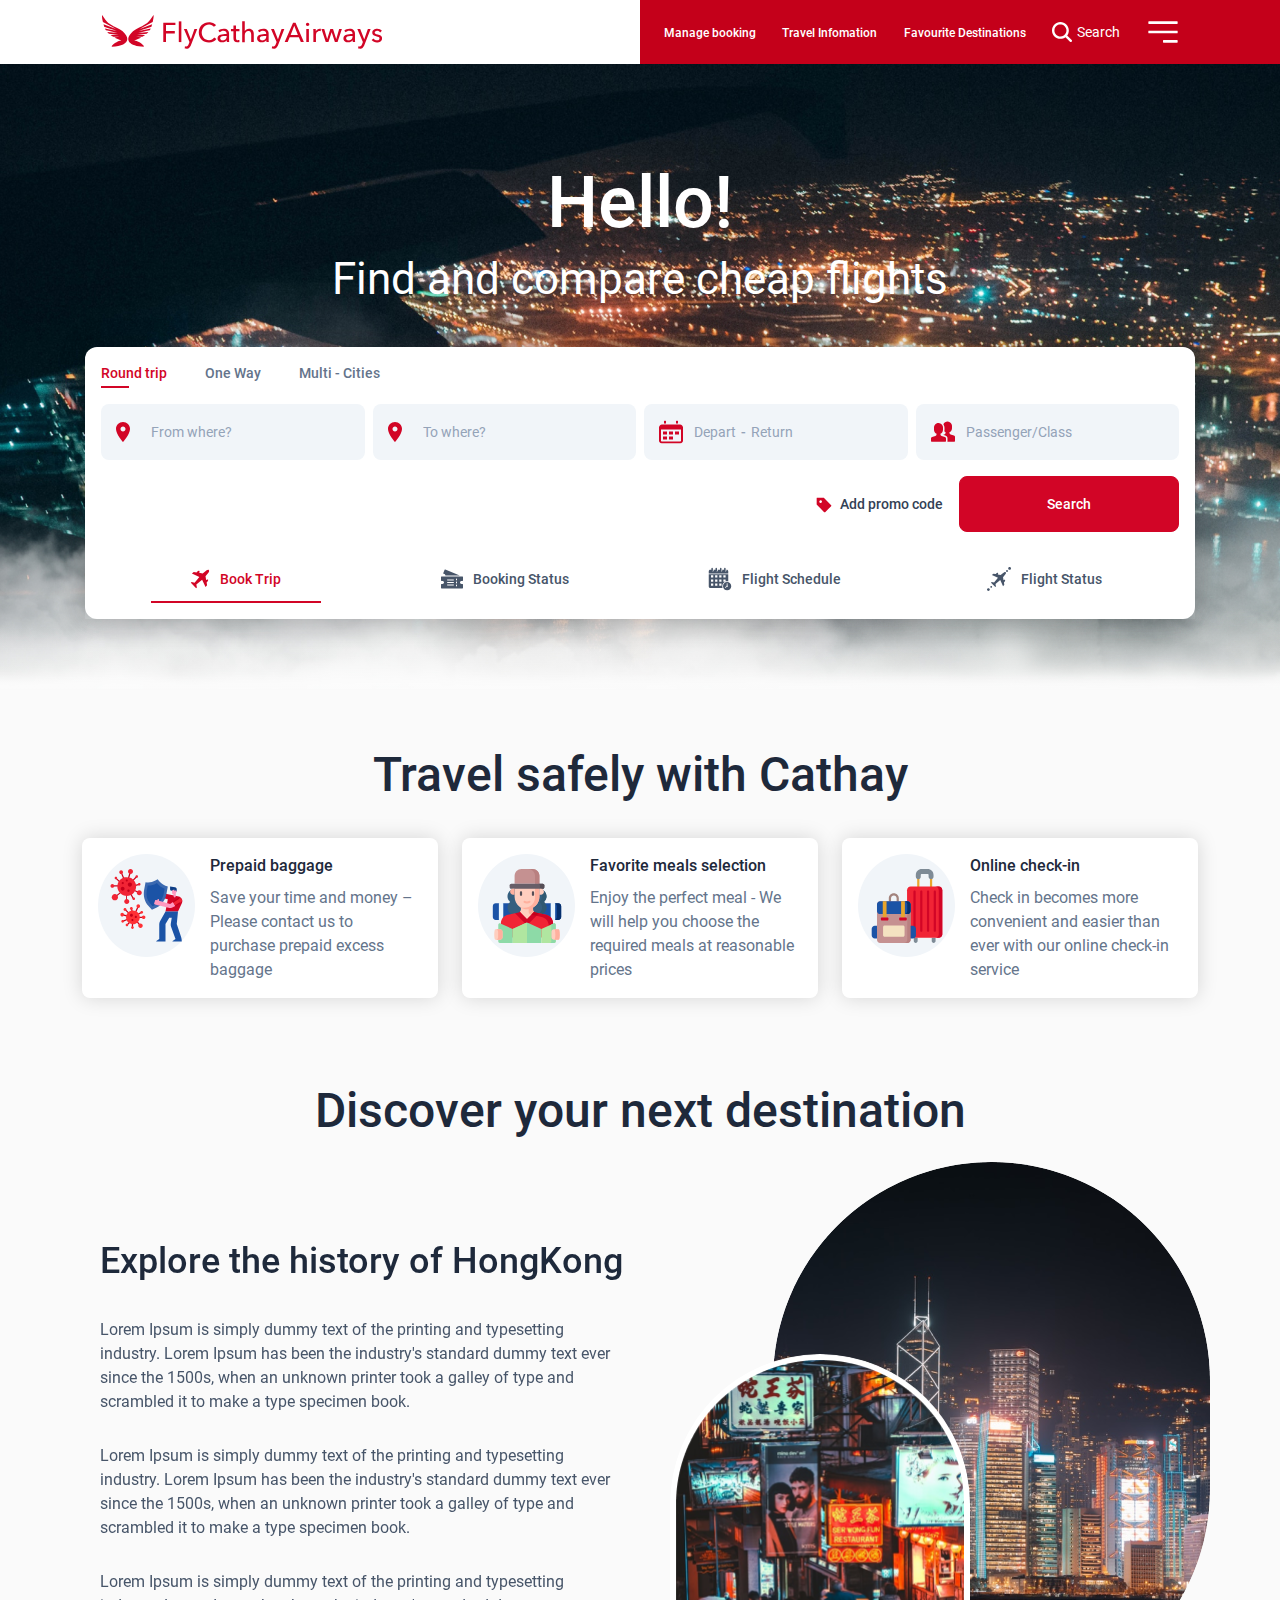
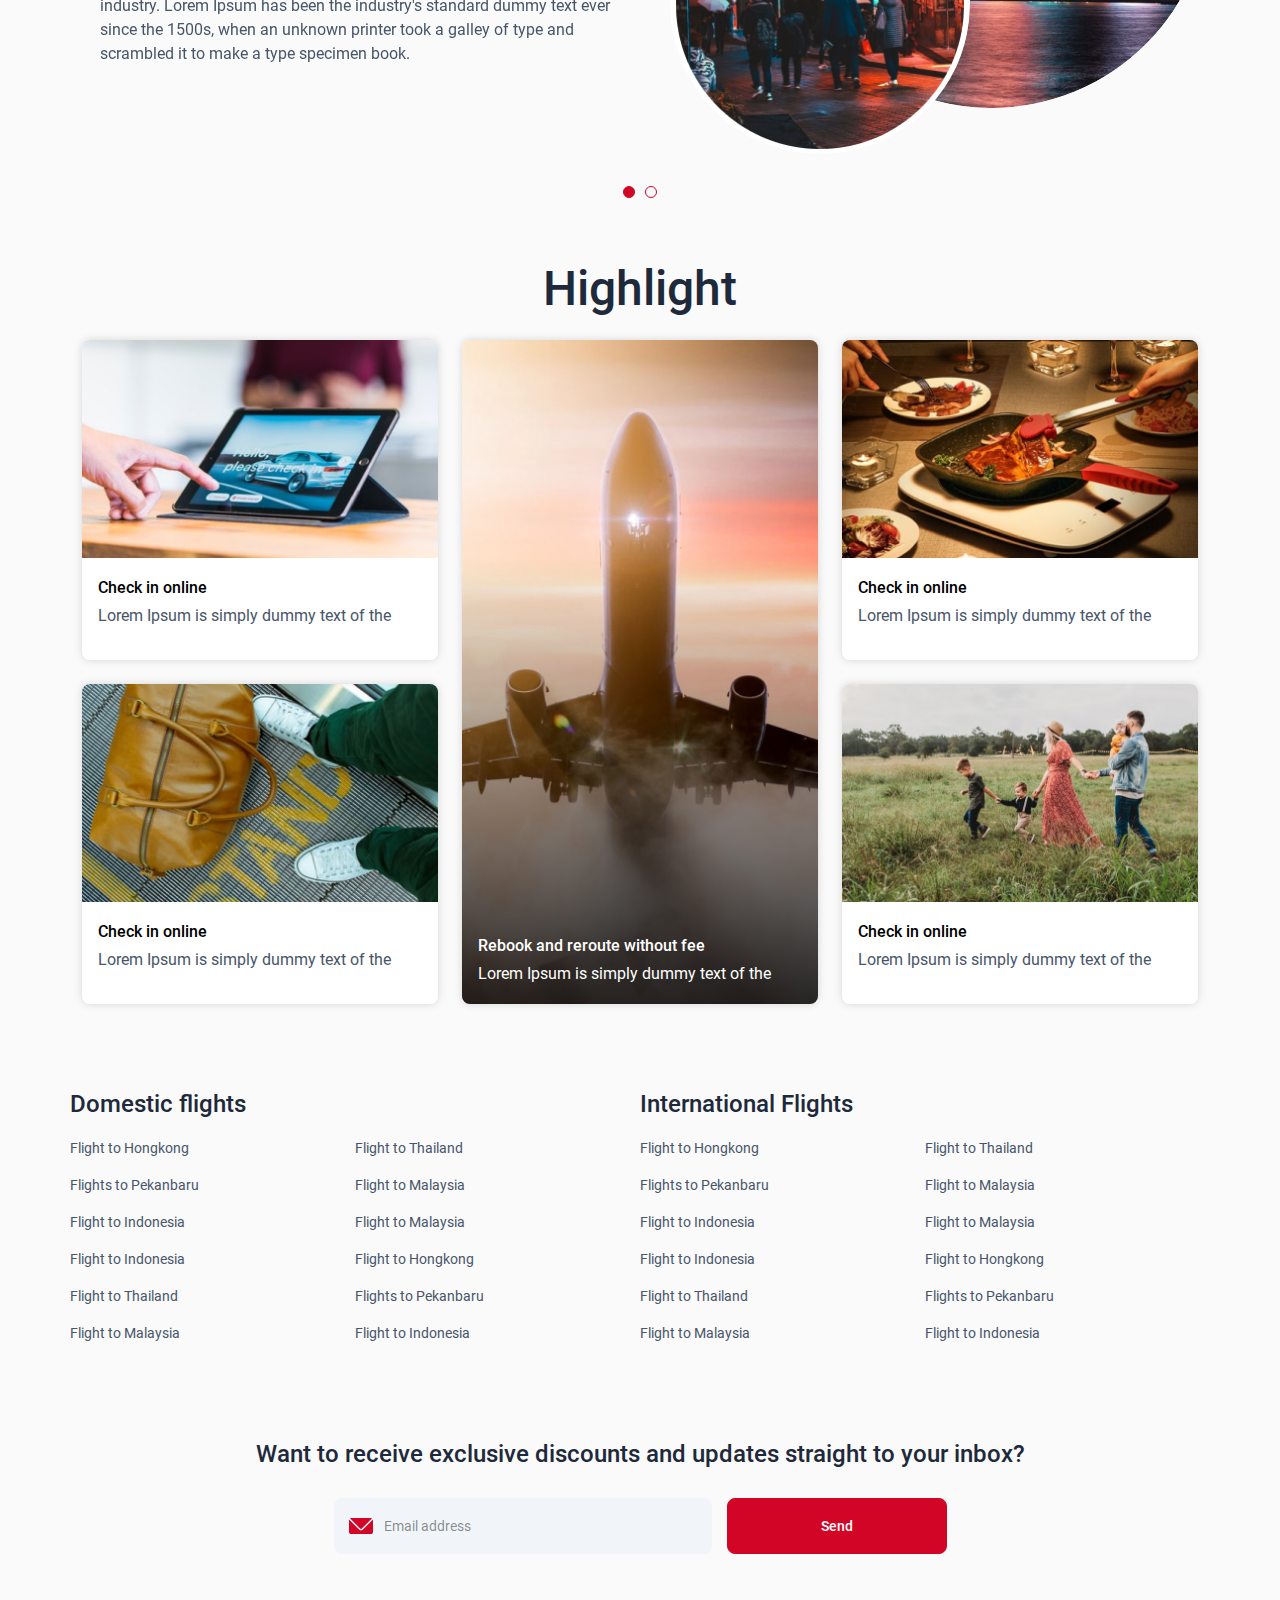
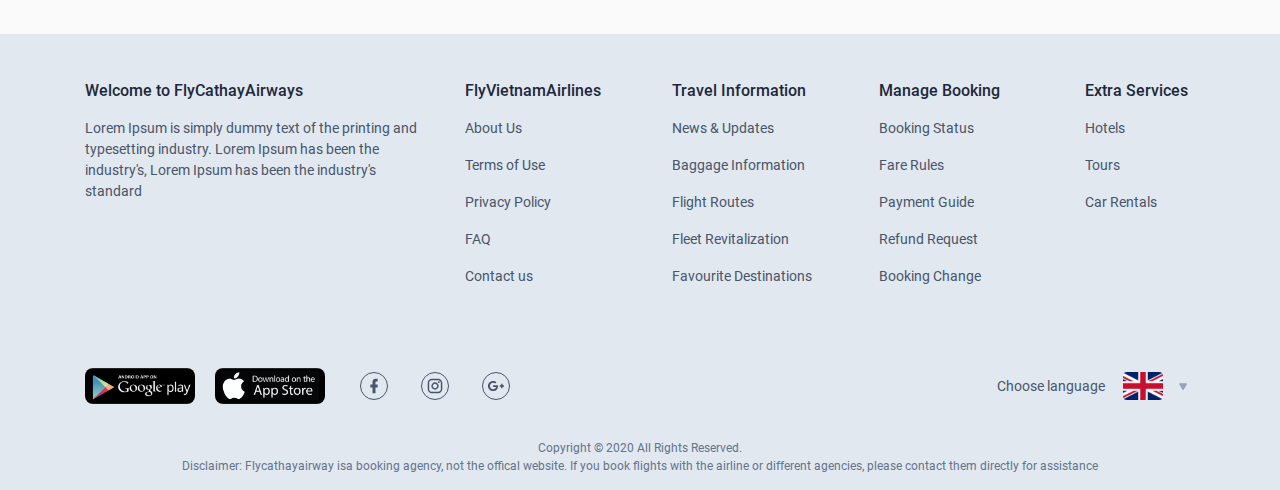
==== commit a754cd74: "Update index.html" ====
--- a/index.html
+++ b/index.html
@@ -1229,7 +1229,7 @@
             <div class="col-4">
               <ul>
                 <li class="liTitle text16 medium mb15 colorNeutral800">Welcome to FlyCathayAirways</li>
-                <li class="text16 colorNeutral600">
+                <li class="colorNeutral600">
                   <p>Lorem Ipsum is simply dummy text of the printing and typesetting industry. Lorem Ipsum has been the industry's, Lorem Ipsum has been the industry's standard</p>
                 </li>
               </ul>
@@ -1394,6 +1394,7 @@
         $('.header__toggle').click(function () {
           $(this).toggleClass('active');
           $('.navbarBox').toggleClass('open');
+          $('body').toggleClass('no_scroll_body');
         });
         $('.header__title').click(function () {
           var cont_index = $(this).attr('id');
--- a/css/styles.css
+++ b/css/styles.css
@@ -1 +1,2 @@
-@charset "UTF-8";.slick-loading .slick-slide,.slick-loading .slick-track{visibility:hidden}.fa,.fab,.fal,.far,.fas,.slick-arrow:before{-moz-osx-font-smoothing:grayscale;-webkit-font-smoothing:antialiased}.slick-dots,ol,ul{list-style:none}.fa,.fab,.fal,.far,.fas,.slick-arrow:before,body{-webkit-font-smoothing:antialiased}.fa-fw,.fa-li,.fa-stack-1x,.fa-stack-2x,.slick-dots,.textCenter{text-align:center}.btn:focus,.inputSelect select:focus,.slick-arrow,.slick-arrow:focus,.slick-list:focus,.slick-slide:focus,a:focus,button:focus,input:focus{outline:0}.contactUs__btn span,.offers .btn{text-transform:uppercase}.flightSchedules .flightItem__table__right .flightItem__table__cell p:nth-child(2),.tabInfo li a{white-space:nowrap}.fa,.fab,.fal,.far,.fas{display:inline-block;font-style:normal;font-variant:normal;text-rendering:auto;line-height:1}.fa-lg{font-size:1.33333em;line-height:.75em;vertical-align:-.0667em}.fa-xs{font-size:.75em}.fa-sm{font-size:.875em}.fa-1x{font-size:1em}.fa-2x{font-size:2em}.fa-3x{font-size:3em}.fa-4x{font-size:4em}.fa-5x{font-size:5em}.fa-6x{font-size:6em}.fa-7x{font-size:7em}.fa-8x{font-size:8em}.fa-9x{font-size:9em}.fa-10x{font-size:10em}.fa-fw{width:1.25em}.fa-ul{list-style-type:none;margin-left:2.5em;padding-left:0}.fa-ul>li{position:relative}.fa-li{left:-2em;position:absolute;width:2em;line-height:inherit}.fa-border{border:.08em solid #eee;border-radius:.1em;padding:.2em .25em .15em}.fa-pull-left{float:left}.fa-pull-right{float:right}.fa.fa-pull-left,.fab.fa-pull-left,.fal.fa-pull-left,.far.fa-pull-left,.fas.fa-pull-left{margin-right:.3em}.fa.fa-pull-right,.fab.fa-pull-right,.fal.fa-pull-right,.far.fa-pull-right,.fas.fa-pull-right{margin-left:.3em}.fa-spin{animation:fa-spin 2s infinite linear}.fa-pulse{animation:fa-spin 1s infinite steps(8)}@keyframes fa-spin{0%{transform:rotate(0)}to{transform:rotate(1turn)}}.fa-rotate-90{-ms-filter:"progid:DXImageTransform.Microsoft.BasicImage(rotation=1)";transform:rotate(90deg)}.fa-rotate-180{-ms-filter:"progid:DXImageTransform.Microsoft.BasicImage(rotation=2)";transform:rotate(180deg)}.fa-rotate-270{-ms-filter:"progid:DXImageTransform.Microsoft.BasicImage(rotation=3)";transform:rotate(270deg)}.fa-flip-horizontal{-ms-filter:"progid:DXImageTransform.Microsoft.BasicImage(rotation=0, mirror=1)";transform:scaleX(-1)}.fa-flip-vertical{transform:scaleY(-1)}.fa-flip-both,.fa-flip-horizontal.fa-flip-vertical,.fa-flip-vertical{-ms-filter:"progid:DXImageTransform.Microsoft.BasicImage(rotation=2, mirror=1)"}.fa-flip-both,.fa-flip-horizontal.fa-flip-vertical{transform:scale(-1)}:root .fa-flip-both,:root .fa-flip-horizontal,:root .fa-flip-vertical,:root .fa-rotate-180,:root .fa-rotate-270,:root .fa-rotate-90{filter:none}.fa-stack{display:inline-block;height:2em;line-height:2em;position:relative;vertical-align:middle;width:2.5em}.fa-stack-1x,.fa-stack-2x{left:0;position:absolute;width:100%}.fa-stack-1x{line-height:inherit}.fa-stack-2x{font-size:2em}.fa-inverse{color:#fff}.fa-500px:before{content:"\f26e"}.fa-accessible-icon:before{content:"\f368"}.fa-accusoft:before{content:"\f369"}.fa-acquisitions-incorporated:before{content:"\f6af"}.fa-ad:before{content:"\f641"}.fa-address-book:before{content:"\f2b9"}.fa-address-card:before{content:"\f2bb"}.fa-adjust:before{content:"\f042"}.fa-adn:before{content:"\f170"}.fa-adobe:before{content:"\f778"}.fa-adversal:before{content:"\f36a"}.fa-affiliatetheme:before{content:"\f36b"}.fa-air-freshener:before{content:"\f5d0"}.fa-algolia:before{content:"\f36c"}.fa-align-center:before{content:"\f037"}.fa-align-justify:before{content:"\f039"}.fa-align-left:before{content:"\f036"}.fa-align-right:before{content:"\f038"}.fa-alipay:before{content:"\f642"}.fa-allergies:before{content:"\f461"}.fa-amazon:before{content:"\f270"}.fa-amazon-pay:before{content:"\f42c"}.fa-ambulance:before{content:"\f0f9"}.fa-american-sign-language-interpreting:before{content:"\f2a3"}.fa-amilia:before{content:"\f36d"}.fa-anchor:before{content:"\f13d"}.fa-android:before{content:"\f17b"}.fa-angellist:before{content:"\f209"}.fa-angle-double-down:before{content:"\f103"}.fa-angle-double-left:before{content:"\f100"}.fa-angle-double-right:before{content:"\f101"}.fa-angle-double-up:before{content:"\f102"}.fa-angle-down:before{content:"\f107"}.fa-angle-left:before{content:"\f104"}.fa-angle-right:before{content:"\f105"}.fa-angle-up:before{content:"\f106"}.fa-angry:before{content:"\f556"}.fa-angrycreative:before{content:"\f36e"}.fa-angular:before{content:"\f420"}.fa-ankh:before{content:"\f644"}.fa-app-store:before{content:"\f36f"}.fa-app-store-ios:before{content:"\f370"}.fa-apper:before{content:"\f371"}.fa-apple:before{content:"\f179"}.fa-apple-alt:before{content:"\f5d1"}.fa-apple-pay:before{content:"\f415"}.fa-archive:before{content:"\f187"}.fa-archway:before{content:"\f557"}.fa-arrow-alt-circle-down:before{content:"\f358"}.fa-arrow-alt-circle-left:before{content:"\f359"}.fa-arrow-alt-circle-right:before{content:"\f35a"}.fa-arrow-alt-circle-up:before{content:"\f35b"}.fa-arrow-circle-down:before{content:"\f0ab"}.fa-arrow-circle-left:before{content:"\f0a8"}.fa-arrow-circle-right:before{content:"\f0a9"}.fa-arrow-circle-up:before{content:"\f0aa"}.fa-arrow-down:before{content:"\f063"}.fa-arrow-left:before{content:"\f060"}.fa-arrow-right:before{content:"\f061"}.fa-arrow-up:before{content:"\f062"}.fa-arrows-alt:before{content:"\f0b2"}.fa-arrows-alt-h:before{content:"\f337"}.fa-arrows-alt-v:before{content:"\f338"}.fa-artstation:before{content:"\f77a"}.fa-assistive-listening-systems:before{content:"\f2a2"}.fa-asterisk:before{content:"\f069"}.fa-asymmetrik:before{content:"\f372"}.fa-at:before{content:"\f1fa"}.fa-atlas:before{content:"\f558"}.fa-atlassian:before{content:"\f77b"}.fa-atom:before{content:"\f5d2"}.fa-audible:before{content:"\f373"}.fa-audio-description:before{content:"\f29e"}.fa-autoprefixer:before{content:"\f41c"}.fa-avianex:before{content:"\f374"}.fa-aviato:before{content:"\f421"}.fa-award:before{content:"\f559"}.fa-aws:before{content:"\f375"}.fa-baby:before{content:"\f77c"}.fa-baby-carriage:before{content:"\f77d"}.fa-backspace:before{content:"\f55a"}.fa-backward:before{content:"\f04a"}.fa-bacon:before{content:"\f7e5"}.fa-balance-scale:before{content:"\f24e"}.fa-ban:before{content:"\f05e"}.fa-band-aid:before{content:"\f462"}.fa-bandcamp:before{content:"\f2d5"}.fa-barcode:before{content:"\f02a"}.fa-bars:before{content:"\f0c9"}.fa-baseball-ball:before{content:"\f433"}.fa-basketball-ball:before{content:"\f434"}.fa-bath:before{content:"\f2cd"}.fa-battery-empty:before{content:"\f244"}.fa-battery-full:before{content:"\f240"}.fa-battery-half:before{content:"\f242"}.fa-battery-quarter:before{content:"\f243"}.fa-battery-three-quarters:before{content:"\f241"}.fa-bed:before{content:"\f236"}.fa-beer:before{content:"\f0fc"}.fa-behance:before{content:"\f1b4"}.fa-behance-square:before{content:"\f1b5"}.fa-bell:before{content:"\f0f3"}.fa-bell-slash:before{content:"\f1f6"}.fa-bezier-curve:before{content:"\f55b"}.fa-bible:before{content:"\f647"}.fa-bicycle:before{content:"\f206"}.fa-bimobject:before{content:"\f378"}.fa-binoculars:before{content:"\f1e5"}.fa-biohazard:before{content:"\f780"}.fa-birthday-cake:before{content:"\f1fd"}.fa-bitbucket:before{content:"\f171"}.fa-bitcoin:before{content:"\f379"}.fa-bity:before{content:"\f37a"}.fa-black-tie:before{content:"\f27e"}.fa-blackberry:before{content:"\f37b"}.fa-blender:before{content:"\f517"}.fa-blender-phone:before{content:"\f6b6"}.fa-blind:before{content:"\f29d"}.fa-blog:before{content:"\f781"}.fa-blogger:before{content:"\f37c"}.fa-blogger-b:before{content:"\f37d"}.fa-bluetooth:before{content:"\f293"}.fa-bluetooth-b:before{content:"\f294"}.fa-bold:before{content:"\f032"}.fa-bolt:before{content:"\f0e7"}.fa-bomb:before{content:"\f1e2"}.fa-bone:before{content:"\f5d7"}.fa-bong:before{content:"\f55c"}.fa-book:before{content:"\f02d"}.fa-book-dead:before{content:"\f6b7"}.fa-book-medical:before{content:"\f7e6"}.fa-book-open:before{content:"\f518"}.fa-book-reader:before{content:"\f5da"}.fa-bookmark:before{content:"\f02e"}.fa-bowling-ball:before{content:"\f436"}.fa-box:before{content:"\f466"}.fa-box-open:before{content:"\f49e"}.fa-boxes:before{content:"\f468"}.fa-braille:before{content:"\f2a1"}.fa-brain:before{content:"\f5dc"}.fa-bread-slice:before{content:"\f7ec"}.fa-briefcase:before{content:"\f0b1"}.fa-briefcase-medical:before{content:"\f469"}.fa-broadcast-tower:before{content:"\f519"}.fa-broom:before{content:"\f51a"}.fa-brush:before{content:"\f55d"}.fa-btc:before{content:"\f15a"}.fa-bug:before{content:"\f188"}.fa-building:before{content:"\f1ad"}.fa-bullhorn:before{content:"\f0a1"}.fa-bullseye:before{content:"\f140"}.fa-burn:before{content:"\f46a"}.fa-buromobelexperte:before{content:"\f37f"}.fa-bus:before{content:"\f207"}.fa-bus-alt:before{content:"\f55e"}.fa-business-time:before{content:"\f64a"}.fa-buysellads:before{content:"\f20d"}.fa-calculator:before{content:"\f1ec"}.fa-calendar:before{content:"\f133"}.fa-calendar-alt:before{content:"\f073"}.fa-calendar-check:before{content:"\f274"}.fa-calendar-day:before{content:"\f783"}.fa-calendar-minus:before{content:"\f272"}.fa-calendar-plus:before{content:"\f271"}.fa-calendar-times:before{content:"\f273"}.fa-calendar-week:before{content:"\f784"}.fa-camera:before{content:"\f030"}.fa-camera-retro:before{content:"\f083"}.fa-campground:before{content:"\f6bb"}.fa-canadian-maple-leaf:before{content:"\f785"}.fa-candy-cane:before{content:"\f786"}.fa-cannabis:before{content:"\f55f"}.fa-capsules:before{content:"\f46b"}.fa-car:before{content:"\f1b9"}.fa-car-alt:before{content:"\f5de"}.fa-car-battery:before{content:"\f5df"}.fa-car-crash:before{content:"\f5e1"}.fa-car-side:before{content:"\f5e4"}.fa-caret-down:before{content:"\f0d7"}.fa-caret-left:before{content:"\f0d9"}.fa-caret-right:before{content:"\f0da"}.fa-caret-square-down:before{content:"\f150"}.fa-caret-square-left:before{content:"\f191"}.fa-caret-square-right:before{content:"\f152"}.fa-caret-square-up:before{content:"\f151"}.fa-caret-up:before{content:"\f0d8"}.fa-carrot:before{content:"\f787"}.fa-cart-arrow-down:before{content:"\f218"}.fa-cart-plus:before{content:"\f217"}.fa-cash-register:before{content:"\f788"}.fa-cat:before{content:"\f6be"}.fa-cc-amazon-pay:before{content:"\f42d"}.fa-cc-amex:before{content:"\f1f3"}.fa-cc-apple-pay:before{content:"\f416"}.fa-cc-diners-club:before{content:"\f24c"}.fa-cc-discover:before{content:"\f1f2"}.fa-cc-jcb:before{content:"\f24b"}.fa-cc-mastercard:before{content:"\f1f1"}.fa-cc-paypal:before{content:"\f1f4"}.fa-cc-stripe:before{content:"\f1f5"}.fa-cc-visa:before{content:"\f1f0"}.fa-centercode:before{content:"\f380"}.fa-centos:before{content:"\f789"}.fa-certificate:before{content:"\f0a3"}.fa-chair:before{content:"\f6c0"}.fa-chalkboard:before{content:"\f51b"}.fa-chalkboard-teacher:before{content:"\f51c"}.fa-charging-station:before{content:"\f5e7"}.fa-chart-area:before{content:"\f1fe"}.fa-chart-bar:before{content:"\f080"}.fa-chart-line:before{content:"\f201"}.fa-chart-pie:before{content:"\f200"}.fa-check:before{content:"\f00c"}.fa-check-circle:before{content:"\f058"}.fa-check-double:before{content:"\f560"}.fa-check-square:before{content:"\f14a"}.fa-cheese:before{content:"\f7ef"}.fa-chess:before{content:"\f439"}.fa-chess-bishop:before{content:"\f43a"}.fa-chess-board:before{content:"\f43c"}.fa-chess-king:before{content:"\f43f"}.fa-chess-knight:before{content:"\f441"}.fa-chess-pawn:before{content:"\f443"}.fa-chess-queen:before{content:"\f445"}.fa-chess-rook:before{content:"\f447"}.fa-chevron-circle-down:before{content:"\f13a"}.fa-chevron-circle-left:before{content:"\f137"}.fa-chevron-circle-right:before{content:"\f138"}.fa-chevron-circle-up:before{content:"\f139"}.fa-chevron-down:before{content:"\f078"}.fa-chevron-left:before{content:"\f053"}.fa-chevron-right:before{content:"\f054"}.fa-chevron-up:before{content:"\f077"}.fa-child:before{content:"\f1ae"}.fa-chrome:before{content:"\f268"}.fa-church:before{content:"\f51d"}.fa-circle:before{content:"\f111"}.fa-circle-notch:before{content:"\f1ce"}.fa-city:before{content:"\f64f"}.fa-clinic-medical:before{content:"\f7f2"}.fa-clipboard:before{content:"\f328"}.fa-clipboard-check:before{content:"\f46c"}.fa-clipboard-list:before{content:"\f46d"}.fa-clock:before{content:"\f017"}.fa-clone:before{content:"\f24d"}.fa-closed-captioning:before{content:"\f20a"}.fa-cloud:before{content:"\f0c2"}.fa-cloud-download-alt:before{content:"\f381"}.fa-cloud-meatball:before{content:"\f73b"}.fa-cloud-moon:before{content:"\f6c3"}.fa-cloud-moon-rain:before{content:"\f73c"}.fa-cloud-rain:before{content:"\f73d"}.fa-cloud-showers-heavy:before{content:"\f740"}.fa-cloud-sun:before{content:"\f6c4"}.fa-cloud-sun-rain:before{content:"\f743"}.fa-cloud-upload-alt:before{content:"\f382"}.fa-cloudscale:before{content:"\f383"}.fa-cloudsmith:before{content:"\f384"}.fa-cloudversify:before{content:"\f385"}.fa-cocktail:before{content:"\f561"}.fa-code:before{content:"\f121"}.fa-code-branch:before{content:"\f126"}.fa-codepen:before{content:"\f1cb"}.fa-codiepie:before{content:"\f284"}.fa-coffee:before{content:"\f0f4"}.fa-cog:before{content:"\f013"}.fa-cogs:before{content:"\f085"}.fa-coins:before{content:"\f51e"}.fa-columns:before{content:"\f0db"}.fa-comment:before{content:"\f075"}.fa-comment-alt:before{content:"\f27a"}.fa-comment-dollar:before{content:"\f651"}.fa-comment-dots:before{content:"\f4ad"}.fa-comment-medical:before{content:"\f7f5"}.fa-comment-slash:before{content:"\f4b3"}.fa-comments:before{content:"\f086"}.fa-comments-dollar:before{content:"\f653"}.fa-compact-disc:before{content:"\f51f"}.fa-compass:before{content:"\f14e"}.fa-compress:before{content:"\f066"}.fa-compress-arrows-alt:before{content:"\f78c"}.fa-concierge-bell:before{content:"\f562"}.fa-confluence:before{content:"\f78d"}.fa-connectdevelop:before{content:"\f20e"}.fa-contao:before{content:"\f26d"}.fa-cookie:before{content:"\f563"}.fa-cookie-bite:before{content:"\f564"}.fa-copy:before{content:"\f0c5"}.fa-copyright:before{content:"\f1f9"}.fa-couch:before{content:"\f4b8"}.fa-cpanel:before{content:"\f388"}.fa-creative-commons:before{content:"\f25e"}.fa-creative-commons-by:before{content:"\f4e7"}.fa-creative-commons-nc:before{content:"\f4e8"}.fa-creative-commons-nc-eu:before{content:"\f4e9"}.fa-creative-commons-nc-jp:before{content:"\f4ea"}.fa-creative-commons-nd:before{content:"\f4eb"}.fa-creative-commons-pd:before{content:"\f4ec"}.fa-creative-commons-pd-alt:before{content:"\f4ed"}.fa-creative-commons-remix:before{content:"\f4ee"}.fa-creative-commons-sa:before{content:"\f4ef"}.fa-creative-commons-sampling:before{content:"\f4f0"}.fa-creative-commons-sampling-plus:before{content:"\f4f1"}.fa-creative-commons-share:before{content:"\f4f2"}.fa-creative-commons-zero:before{content:"\f4f3"}.fa-credit-card:before{content:"\f09d"}.fa-critical-role:before{content:"\f6c9"}.fa-crop:before{content:"\f125"}.fa-crop-alt:before{content:"\f565"}.fa-cross:before{content:"\f654"}.fa-crosshairs:before{content:"\f05b"}.fa-crow:before{content:"\f520"}.fa-crown:before{content:"\f521"}.fa-crutch:before{content:"\f7f7"}.fa-css3:before{content:"\f13c"}.fa-css3-alt:before{content:"\f38b"}.fa-cube:before{content:"\f1b2"}.fa-cubes:before{content:"\f1b3"}.fa-cut:before{content:"\f0c4"}.fa-cuttlefish:before{content:"\f38c"}.fa-d-and-d:before{content:"\f38d"}.fa-d-and-d-beyond:before{content:"\f6ca"}.fa-dashcube:before{content:"\f210"}.fa-database:before{content:"\f1c0"}.fa-deaf:before{content:"\f2a4"}.fa-delicious:before{content:"\f1a5"}.fa-democrat:before{content:"\f747"}.fa-deploydog:before{content:"\f38e"}.fa-deskpro:before{content:"\f38f"}.fa-desktop:before{content:"\f108"}.fa-dev:before{content:"\f6cc"}.fa-deviantart:before{content:"\f1bd"}.fa-dharmachakra:before{content:"\f655"}.fa-dhl:before{content:"\f790"}.fa-diagnoses:before{content:"\f470"}.fa-diaspora:before{content:"\f791"}.fa-dice:before{content:"\f522"}.fa-dice-d20:before{content:"\f6cf"}.fa-dice-d6:before{content:"\f6d1"}.fa-dice-five:before{content:"\f523"}.fa-dice-four:before{content:"\f524"}.fa-dice-one:before{content:"\f525"}.fa-dice-six:before{content:"\f526"}.fa-dice-three:before{content:"\f527"}.fa-dice-two:before{content:"\f528"}.fa-digg:before{content:"\f1a6"}.fa-digital-ocean:before{content:"\f391"}.fa-digital-tachograph:before{content:"\f566"}.fa-directions:before{content:"\f5eb"}.fa-discord:before{content:"\f392"}.fa-discourse:before{content:"\f393"}.fa-divide:before{content:"\f529"}.fa-dizzy:before{content:"\f567"}.fa-dna:before{content:"\f471"}.fa-dochub:before{content:"\f394"}.fa-docker:before{content:"\f395"}.fa-dog:before{content:"\f6d3"}.fa-dollar-sign:before{content:"\f155"}.fa-dolly:before{content:"\f472"}.fa-dolly-flatbed:before{content:"\f474"}.fa-donate:before{content:"\f4b9"}.fa-door-closed:before{content:"\f52a"}.fa-door-open:before{content:"\f52b"}.fa-dot-circle:before{content:"\f192"}.fa-dove:before{content:"\f4ba"}.fa-download:before{content:"\f019"}.fa-draft2digital:before{content:"\f396"}.fa-drafting-compass:before{content:"\f568"}.fa-dragon:before{content:"\f6d5"}.fa-draw-polygon:before{content:"\f5ee"}.fa-dribbble:before{content:"\f17d"}.fa-dribbble-square:before{content:"\f397"}.fa-dropbox:before{content:"\f16b"}.fa-drum:before{content:"\f569"}.fa-drum-steelpan:before{content:"\f56a"}.fa-drumstick-bite:before{content:"\f6d7"}.fa-drupal:before{content:"\f1a9"}.fa-dumbbell:before{content:"\f44b"}.fa-dumpster:before{content:"\f793"}.fa-dumpster-fire:before{content:"\f794"}.fa-dungeon:before{content:"\f6d9"}.fa-dyalog:before{content:"\f399"}.fa-earlybirds:before{content:"\f39a"}.fa-ebay:before{content:"\f4f4"}.fa-edge:before{content:"\f282"}.fa-edit:before{content:"\f044"}.fa-egg:before{content:"\f7fb"}.fa-eject:before{content:"\f052"}.fa-elementor:before{content:"\f430"}.fa-ellipsis-h:before{content:"\f141"}.fa-ellipsis-v:before{content:"\f142"}.fa-ello:before{content:"\f5f1"}.fa-ember:before{content:"\f423"}.fa-empire:before{content:"\f1d1"}.fa-envelope:before{content:"\f0e0"}.fa-envelope-open:before{content:"\f2b6"}.fa-envelope-open-text:before{content:"\f658"}.fa-envelope-square:before{content:"\f199"}.fa-envira:before{content:"\f299"}.fa-equals:before{content:"\f52c"}.fa-eraser:before{content:"\f12d"}.fa-erlang:before{content:"\f39d"}.fa-ethereum:before{content:"\f42e"}.fa-ethernet:before{content:"\f796"}.fa-etsy:before{content:"\f2d7"}.fa-euro-sign:before{content:"\f153"}.fa-exchange-alt:before{content:"\f362"}.fa-exclamation:before{content:"\f12a"}.fa-exclamation-circle:before{content:"\f06a"}.fa-exclamation-triangle:before{content:"\f071"}.fa-expand:before{content:"\f065"}.fa-expand-arrows-alt:before{content:"\f31e"}.fa-expeditedssl:before{content:"\f23e"}.fa-external-link-alt:before{content:"\f35d"}.fa-external-link-square-alt:before{content:"\f360"}.fa-eye:before{content:"\f06e"}.fa-eye-dropper:before{content:"\f1fb"}.fa-eye-slash:before{content:"\f070"}.fa-facebook:before{content:"\f09a"}.fa-facebook-f:before{content:"\f39e"}.fa-facebook-messenger:before{content:"\f39f"}.fa-facebook-square:before{content:"\f082"}.fa-fantasy-flight-games:before{content:"\f6dc"}.fa-fast-backward:before{content:"\f049"}.fa-fast-forward:before{content:"\f050"}.fa-fax:before{content:"\f1ac"}.fa-feather:before{content:"\f52d"}.fa-feather-alt:before{content:"\f56b"}.fa-fedex:before{content:"\f797"}.fa-fedora:before{content:"\f798"}.fa-female:before{content:"\f182"}.fa-fighter-jet:before{content:"\f0fb"}.fa-figma:before{content:"\f799"}.fa-file:before{content:"\f15b"}.fa-file-alt:before{content:"\f15c"}.fa-file-archive:before{content:"\f1c6"}.fa-file-audio:before{content:"\f1c7"}.fa-file-code:before{content:"\f1c9"}.fa-file-contract:before{content:"\f56c"}.fa-file-csv:before{content:"\f6dd"}.fa-file-download:before{content:"\f56d"}.fa-file-excel:before{content:"\f1c3"}.fa-file-export:before{content:"\f56e"}.fa-file-image:before{content:"\f1c5"}.fa-file-import:before{content:"\f56f"}.fa-file-invoice:before{content:"\f570"}.fa-file-invoice-dollar:before{content:"\f571"}.fa-file-medical:before{content:"\f477"}.fa-file-medical-alt:before{content:"\f478"}.fa-file-pdf:before{content:"\f1c1"}.fa-file-powerpoint:before{content:"\f1c4"}.fa-file-prescription:before{content:"\f572"}.fa-file-signature:before{content:"\f573"}.fa-file-upload:before{content:"\f574"}.fa-file-video:before{content:"\f1c8"}.fa-file-word:before{content:"\f1c2"}.fa-fill:before{content:"\f575"}.fa-fill-drip:before{content:"\f576"}.fa-film:before{content:"\f008"}.fa-filter:before{content:"\f0b0"}.fa-fingerprint:before{content:"\f577"}.fa-fire:before{content:"\f06d"}.fa-fire-alt:before{content:"\f7e4"}.fa-fire-extinguisher:before{content:"\f134"}.fa-firefox:before{content:"\f269"}.fa-first-aid:before{content:"\f479"}.fa-first-order:before{content:"\f2b0"}.fa-first-order-alt:before{content:"\f50a"}.fa-firstdraft:before{content:"\f3a1"}.fa-fish:before{content:"\f578"}.fa-fist-raised:before{content:"\f6de"}.fa-flag:before{content:"\f024"}.fa-flag-checkered:before{content:"\f11e"}.fa-flag-usa:before{content:"\f74d"}.fa-flask:before{content:"\f0c3"}.fa-flickr:before{content:"\f16e"}.fa-flipboard:before{content:"\f44d"}.fa-flushed:before{content:"\f579"}.fa-fly:before{content:"\f417"}.fa-folder:before{content:"\f07b"}.fa-folder-minus:before{content:"\f65d"}.fa-folder-open:before{content:"\f07c"}.fa-folder-plus:before{content:"\f65e"}.fa-font:before{content:"\f031"}.fa-font-awesome:before{content:"\f2b4"}.fa-font-awesome-alt:before{content:"\f35c"}.fa-font-awesome-flag:before{content:"\f425"}.fa-font-awesome-logo-full:before{content:"\f4e6"}.fa-fonticons:before{content:"\f280"}.fa-fonticons-fi:before{content:"\f3a2"}.fa-football-ball:before{content:"\f44e"}.fa-fort-awesome:before{content:"\f286"}.fa-fort-awesome-alt:before{content:"\f3a3"}.fa-forumbee:before{content:"\f211"}.fa-forward:before{content:"\f04e"}.fa-foursquare:before{content:"\f180"}.fa-free-code-camp:before{content:"\f2c5"}.fa-freebsd:before{content:"\f3a4"}.fa-frog:before{content:"\f52e"}.fa-frown:before{content:"\f119"}.fa-frown-open:before{content:"\f57a"}.fa-fulcrum:before{content:"\f50b"}.fa-funnel-dollar:before{content:"\f662"}.fa-futbol:before{content:"\f1e3"}.fa-galactic-republic:before{content:"\f50c"}.fa-galactic-senate:before{content:"\f50d"}.fa-gamepad:before{content:"\f11b"}.fa-gas-pump:before{content:"\f52f"}.fa-gavel:before{content:"\f0e3"}.fa-gem:before{content:"\f3a5"}.fa-genderless:before{content:"\f22d"}.fa-get-pocket:before{content:"\f265"}.fa-gg:before{content:"\f260"}.fa-gg-circle:before{content:"\f261"}.fa-ghost:before{content:"\f6e2"}.fa-gift:before{content:"\f06b"}.fa-gifts:before{content:"\f79c"}.fa-git:before{content:"\f1d3"}.fa-git-square:before{content:"\f1d2"}.fa-github:before{content:"\f09b"}.fa-github-alt:before{content:"\f113"}.fa-github-square:before{content:"\f092"}.fa-gitkraken:before{content:"\f3a6"}.fa-gitlab:before{content:"\f296"}.fa-gitter:before{content:"\f426"}.fa-glass-cheers:before{content:"\f79f"}.fa-glass-martini:before{content:"\f000"}.fa-glass-martini-alt:before{content:"\f57b"}.fa-glass-whiskey:before{content:"\f7a0"}.fa-glasses:before{content:"\f530"}.fa-glide:before{content:"\f2a5"}.fa-glide-g:before{content:"\f2a6"}.fa-globe:before{content:"\f0ac"}.fa-globe-africa:before{content:"\f57c"}.fa-globe-americas:before{content:"\f57d"}.fa-globe-asia:before{content:"\f57e"}.fa-globe-europe:before{content:"\f7a2"}.fa-gofore:before{content:"\f3a7"}.fa-golf-ball:before{content:"\f450"}.fa-goodreads:before{content:"\f3a8"}.fa-goodreads-g:before{content:"\f3a9"}.fa-google:before{content:"\f1a0"}.fa-google-drive:before{content:"\f3aa"}.fa-google-play:before{content:"\f3ab"}.fa-google-plus:before{content:"\f2b3"}.fa-google-plus-g:before{content:"\f0d5"}.fa-google-plus-square:before{content:"\f0d4"}.fa-google-wallet:before{content:"\f1ee"}.fa-gopuram:before{content:"\f664"}.fa-graduation-cap:before{content:"\f19d"}.fa-gratipay:before{content:"\f184"}.fa-grav:before{content:"\f2d6"}.fa-greater-than:before{content:"\f531"}.fa-greater-than-equal:before{content:"\f532"}.fa-grimace:before{content:"\f57f"}.fa-grin:before{content:"\f580"}.fa-grin-alt:before{content:"\f581"}.fa-grin-beam:before{content:"\f582"}.fa-grin-beam-sweat:before{content:"\f583"}.fa-grin-hearts:before{content:"\f584"}.fa-grin-squint:before{content:"\f585"}.fa-grin-squint-tears:before{content:"\f586"}.fa-grin-stars:before{content:"\f587"}.fa-grin-tears:before{content:"\f588"}.fa-grin-tongue:before{content:"\f589"}.fa-grin-tongue-squint:before{content:"\f58a"}.fa-grin-tongue-wink:before{content:"\f58b"}.fa-grin-wink:before{content:"\f58c"}.fa-grip-horizontal:before{content:"\f58d"}.fa-grip-lines:before{content:"\f7a4"}.fa-grip-lines-vertical:before{content:"\f7a5"}.fa-grip-vertical:before{content:"\f58e"}.fa-gripfire:before{content:"\f3ac"}.fa-grunt:before{content:"\f3ad"}.fa-guitar:before{content:"\f7a6"}.fa-gulp:before{content:"\f3ae"}.fa-h-square:before{content:"\f0fd"}.fa-hacker-news:before{content:"\f1d4"}.fa-hacker-news-square:before{content:"\f3af"}.fa-hackerrank:before{content:"\f5f7"}.fa-hamburger:before{content:"\f805"}.fa-hammer:before{content:"\f6e3"}.fa-hamsa:before{content:"\f665"}.fa-hand-holding:before{content:"\f4bd"}.fa-hand-holding-heart:before{content:"\f4be"}.fa-hand-holding-usd:before{content:"\f4c0"}.fa-hand-lizard:before{content:"\f258"}.fa-hand-middle-finger:before{content:"\f806"}.fa-hand-paper:before{content:"\f256"}.fa-hand-peace:before{content:"\f25b"}.fa-hand-point-down:before{content:"\f0a7"}.fa-hand-point-left:before{content:"\f0a5"}.fa-hand-point-right:before{content:"\f0a4"}.fa-hand-point-up:before{content:"\f0a6"}.fa-hand-pointer:before{content:"\f25a"}.fa-hand-rock:before{content:"\f255"}.fa-hand-scissors:before{content:"\f257"}.fa-hand-spock:before{content:"\f259"}.fa-hands:before{content:"\f4c2"}.fa-hands-helping:before{content:"\f4c4"}.fa-handshake:before{content:"\f2b5"}.fa-hanukiah:before{content:"\f6e6"}.fa-hard-hat:before{content:"\f807"}.fa-hashtag:before{content:"\f292"}.fa-hat-wizard:before{content:"\f6e8"}.fa-haykal:before{content:"\f666"}.fa-hdd:before{content:"\f0a0"}.fa-heading:before{content:"\f1dc"}.fa-headphones:before{content:"\f025"}.fa-headphones-alt:before{content:"\f58f"}.fa-headset:before{content:"\f590"}.fa-heart:before{content:"\f004"}.fa-heart-broken:before{content:"\f7a9"}.fa-heartbeat:before{content:"\f21e"}.fa-helicopter:before{content:"\f533"}.fa-highlighter:before{content:"\f591"}.fa-hiking:before{content:"\f6ec"}.fa-hippo:before{content:"\f6ed"}.fa-hips:before{content:"\f452"}.fa-hire-a-helper:before{content:"\f3b0"}.fa-history:before{content:"\f1da"}.fa-hockey-puck:before{content:"\f453"}.fa-holly-berry:before{content:"\f7aa"}.fa-home:before{content:"\f015"}.fa-hooli:before{content:"\f427"}.fa-hornbill:before{content:"\f592"}.fa-horse:before{content:"\f6f0"}.fa-horse-head:before{content:"\f7ab"}.fa-hospital:before{content:"\f0f8"}.fa-hospital-alt:before{content:"\f47d"}.fa-hospital-symbol:before{content:"\f47e"}.fa-hot-tub:before{content:"\f593"}.fa-hotdog:before{content:"\f80f"}.fa-hotel:before{content:"\f594"}.fa-hotjar:before{content:"\f3b1"}.fa-hourglass:before{content:"\f254"}.fa-hourglass-end:before{content:"\f253"}.fa-hourglass-half:before{content:"\f252"}.fa-hourglass-start:before{content:"\f251"}.fa-house-damage:before{content:"\f6f1"}.fa-houzz:before{content:"\f27c"}.fa-hryvnia:before{content:"\f6f2"}.fa-html5:before{content:"\f13b"}.fa-hubspot:before{content:"\f3b2"}.fa-i-cursor:before{content:"\f246"}.fa-ice-cream:before{content:"\f810"}.fa-icicles:before{content:"\f7ad"}.fa-id-badge:before{content:"\f2c1"}.fa-id-card:before{content:"\f2c2"}.fa-id-card-alt:before{content:"\f47f"}.fa-igloo:before{content:"\f7ae"}.fa-image:before{content:"\f03e"}.fa-images:before{content:"\f302"}.fa-imdb:before{content:"\f2d8"}.fa-inbox:before{content:"\f01c"}.fa-indent:before{content:"\f03c"}.fa-industry:before{content:"\f275"}.fa-infinity:before{content:"\f534"}.fa-info:before{content:"\f129"}.fa-info-circle:before{content:"\f05a"}.fa-instagram:before{content:"\f16d"}.fa-intercom:before{content:"\f7af"}.fa-internet-explorer:before{content:"\f26b"}.fa-invision:before{content:"\f7b0"}.fa-ioxhost:before{content:"\f208"}.fa-italic:before{content:"\f033"}.fa-itunes:before{content:"\f3b4"}.fa-itunes-note:before{content:"\f3b5"}.fa-java:before{content:"\f4e4"}.fa-jedi:before{content:"\f669"}.fa-jedi-order:before{content:"\f50e"}.fa-jenkins:before{content:"\f3b6"}.fa-jira:before{content:"\f7b1"}.fa-joget:before{content:"\f3b7"}.fa-joint:before{content:"\f595"}.fa-joomla:before{content:"\f1aa"}.fa-journal-whills:before{content:"\f66a"}.fa-js:before{content:"\f3b8"}.fa-js-square:before{content:"\f3b9"}.fa-jsfiddle:before{content:"\f1cc"}.fa-kaaba:before{content:"\f66b"}.fa-kaggle:before{content:"\f5fa"}.fa-key:before{content:"\f084"}.fa-keybase:before{content:"\f4f5"}.fa-keyboard:before{content:"\f11c"}.fa-keycdn:before{content:"\f3ba"}.fa-khanda:before{content:"\f66d"}.fa-kickstarter:before{content:"\f3bb"}.fa-kickstarter-k:before{content:"\f3bc"}.fa-kiss:before{content:"\f596"}.fa-kiss-beam:before{content:"\f597"}.fa-kiss-wink-heart:before{content:"\f598"}.fa-kiwi-bird:before{content:"\f535"}.fa-korvue:before{content:"\f42f"}.fa-landmark:before{content:"\f66f"}.fa-language:before{content:"\f1ab"}.fa-laptop:before{content:"\f109"}.fa-laptop-code:before{content:"\f5fc"}.fa-laptop-medical:before{content:"\f812"}.fa-laravel:before{content:"\f3bd"}.fa-lastfm:before{content:"\f202"}.fa-lastfm-square:before{content:"\f203"}.fa-laugh:before{content:"\f599"}.fa-laugh-beam:before{content:"\f59a"}.fa-laugh-squint:before{content:"\f59b"}.fa-laugh-wink:before{content:"\f59c"}.fa-layer-group:before{content:"\f5fd"}.fa-leaf:before{content:"\f06c"}.fa-leanpub:before{content:"\f212"}.fa-lemon:before{content:"\f094"}.fa-less:before{content:"\f41d"}.fa-less-than:before{content:"\f536"}.fa-less-than-equal:before{content:"\f537"}.fa-level-down-alt:before{content:"\f3be"}.fa-level-up-alt:before{content:"\f3bf"}.fa-life-ring:before{content:"\f1cd"}.fa-lightbulb:before{content:"\f0eb"}.fa-line:before{content:"\f3c0"}.fa-link:before{content:"\f0c1"}.fa-linkedin:before{content:"\f08c"}.fa-linkedin-in:before{content:"\f0e1"}.fa-linode:before{content:"\f2b8"}.fa-linux:before{content:"\f17c"}.fa-lira-sign:before{content:"\f195"}.fa-list:before{content:"\f03a"}.fa-list-alt:before{content:"\f022"}.fa-list-ol:before{content:"\f0cb"}.fa-list-ul:before{content:"\f0ca"}.fa-location-arrow:before{content:"\f124"}.fa-lock:before{content:"\f023"}.fa-lock-open:before{content:"\f3c1"}.fa-long-arrow-alt-down:before{content:"\f309"}.fa-long-arrow-alt-left:before{content:"\f30a"}.fa-long-arrow-alt-right:before{content:"\f30b"}.fa-long-arrow-alt-up:before{content:"\f30c"}.fa-low-vision:before{content:"\f2a8"}.fa-luggage-cart:before{content:"\f59d"}.fa-lyft:before{content:"\f3c3"}.fa-magento:before{content:"\f3c4"}.fa-magic:before{content:"\f0d0"}.fa-magnet:before{content:"\f076"}.fa-mail-bulk:before{content:"\f674"}.fa-mailchimp:before{content:"\f59e"}.fa-male:before{content:"\f183"}.fa-mandalorian:before{content:"\f50f"}.fa-map:before{content:"\f279"}.fa-map-marked:before{content:"\f59f"}.fa-map-marked-alt:before{content:"\f5a0"}.fa-map-marker:before{content:"\f041"}.fa-map-marker-alt:before{content:"\f3c5"}.fa-map-pin:before{content:"\f276"}.fa-map-signs:before{content:"\f277"}.fa-markdown:before{content:"\f60f"}.fa-marker:before{content:"\f5a1"}.fa-mars:before{content:"\f222"}.fa-mars-double:before{content:"\f227"}.fa-mars-stroke:before{content:"\f229"}.fa-mars-stroke-h:before{content:"\f22b"}.fa-mars-stroke-v:before{content:"\f22a"}.fa-mask:before{content:"\f6fa"}.fa-mastodon:before{content:"\f4f6"}.fa-maxcdn:before{content:"\f136"}.fa-medal:before{content:"\f5a2"}.fa-medapps:before{content:"\f3c6"}.fa-medium:before{content:"\f23a"}.fa-medium-m:before{content:"\f3c7"}.fa-medkit:before{content:"\f0fa"}.fa-medrt:before{content:"\f3c8"}.fa-meetup:before{content:"\f2e0"}.fa-megaport:before{content:"\f5a3"}.fa-meh:before{content:"\f11a"}.fa-meh-blank:before{content:"\f5a4"}.fa-meh-rolling-eyes:before{content:"\f5a5"}.fa-memory:before{content:"\f538"}.fa-mendeley:before{content:"\f7b3"}.fa-menorah:before{content:"\f676"}.fa-mercury:before{content:"\f223"}.fa-meteor:before{content:"\f753"}.fa-microchip:before{content:"\f2db"}.fa-microphone:before{content:"\f130"}.fa-microphone-alt:before{content:"\f3c9"}.fa-microphone-alt-slash:before{content:"\f539"}.fa-microphone-slash:before{content:"\f131"}.fa-microscope:before{content:"\f610"}.fa-microsoft:before{content:"\f3ca"}.fa-minus:before{content:"\f068"}.fa-minus-circle:before{content:"\f056"}.fa-minus-square:before{content:"\f146"}.fa-mitten:before{content:"\f7b5"}.fa-mix:before{content:"\f3cb"}.fa-mixcloud:before{content:"\f289"}.fa-mizuni:before{content:"\f3cc"}.fa-mobile:before{content:"\f10b"}.fa-mobile-alt:before{content:"\f3cd"}.fa-modx:before{content:"\f285"}.fa-monero:before{content:"\f3d0"}.fa-money-bill:before{content:"\f0d6"}.fa-money-bill-alt:before{content:"\f3d1"}.fa-money-bill-wave:before{content:"\f53a"}.fa-money-bill-wave-alt:before{content:"\f53b"}.fa-money-check:before{content:"\f53c"}.fa-money-check-alt:before{content:"\f53d"}.fa-monument:before{content:"\f5a6"}.fa-moon:before{content:"\f186"}.fa-mortar-pestle:before{content:"\f5a7"}.fa-mosque:before{content:"\f678"}.fa-motorcycle:before{content:"\f21c"}.fa-mountain:before{content:"\f6fc"}.fa-mouse-pointer:before{content:"\f245"}.fa-mug-hot:before{content:"\f7b6"}.fa-music:before{content:"\f001"}.fa-napster:before{content:"\f3d2"}.fa-neos:before{content:"\f612"}.fa-network-wired:before{content:"\f6ff"}.fa-neuter:before{content:"\f22c"}.fa-newspaper:before{content:"\f1ea"}.fa-nimblr:before{content:"\f5a8"}.fa-nintendo-switch:before{content:"\f418"}.fa-node:before{content:"\f419"}.fa-node-js:before{content:"\f3d3"}.fa-not-equal:before{content:"\f53e"}.fa-notes-medical:before{content:"\f481"}.fa-npm:before{content:"\f3d4"}.fa-ns8:before{content:"\f3d5"}.fa-nutritionix:before{content:"\f3d6"}.fa-object-group:before{content:"\f247"}.fa-object-ungroup:before{content:"\f248"}.fa-odnoklassniki:before{content:"\f263"}.fa-odnoklassniki-square:before{content:"\f264"}.fa-oil-can:before{content:"\f613"}.fa-old-republic:before{content:"\f510"}.fa-om:before{content:"\f679"}.fa-opencart:before{content:"\f23d"}.fa-openid:before{content:"\f19b"}.fa-opera:before{content:"\f26a"}.fa-optin-monster:before{content:"\f23c"}.fa-osi:before{content:"\f41a"}.fa-otter:before{content:"\f700"}.fa-outdent:before{content:"\f03b"}.fa-page4:before{content:"\f3d7"}.fa-pagelines:before{content:"\f18c"}.fa-pager:before{content:"\f815"}.fa-paint-brush:before{content:"\f1fc"}.fa-paint-roller:before{content:"\f5aa"}.fa-palette:before{content:"\f53f"}.fa-palfed:before{content:"\f3d8"}.fa-pallet:before{content:"\f482"}.fa-paper-plane:before{content:"\f1d8"}.fa-paperclip:before{content:"\f0c6"}.fa-parachute-box:before{content:"\f4cd"}.fa-paragraph:before{content:"\f1dd"}.fa-parking:before{content:"\f540"}.fa-passport:before{content:"\f5ab"}.fa-pastafarianism:before{content:"\f67b"}.fa-paste:before{content:"\f0ea"}.fa-patreon:before{content:"\f3d9"}.fa-pause:before{content:"\f04c"}.fa-pause-circle:before{content:"\f28b"}.fa-paw:before{content:"\f1b0"}.fa-paypal:before{content:"\f1ed"}.fa-peace:before{content:"\f67c"}.fa-pen:before{content:"\f304"}.fa-pen-alt:before{content:"\f305"}.fa-pen-fancy:before{content:"\f5ac"}.fa-pen-nib:before{content:"\f5ad"}.fa-pen-square:before{content:"\f14b"}.fa-pencil-alt:before{content:"\f303"}.fa-pencil-ruler:before{content:"\f5ae"}.fa-penny-arcade:before{content:"\f704"}.fa-people-carry:before{content:"\f4ce"}.fa-pepper-hot:before{content:"\f816"}.fa-percent:before{content:"\f295"}.fa-percentage:before{content:"\f541"}.fa-periscope:before{content:"\f3da"}.fa-person-booth:before{content:"\f756"}.fa-phabricator:before{content:"\f3db"}.fa-phoenix-framework:before{content:"\f3dc"}.fa-phoenix-squadron:before{content:"\f511"}.fa-phone:before{content:"\f095"}.fa-phone-slash:before{content:"\f3dd"}.fa-phone-square:before{content:"\f098"}.fa-phone-volume:before{content:"\f2a0"}.fa-php:before{content:"\f457"}.fa-pied-piper:before{content:"\f2ae"}.fa-pied-piper-alt:before{content:"\f1a8"}.fa-pied-piper-hat:before{content:"\f4e5"}.fa-pied-piper-pp:before{content:"\f1a7"}.fa-piggy-bank:before{content:"\f4d3"}.fa-pills:before{content:"\f484"}.fa-pinterest:before{content:"\f0d2"}.fa-pinterest-p:before{content:"\f231"}.fa-pinterest-square:before{content:"\f0d3"}.fa-pizza-slice:before{content:"\f818"}.fa-place-of-worship:before{content:"\f67f"}.fa-plane:before{content:"\f072"}.fa-plane-arrival:before{content:"\f5af"}.fa-plane-departure:before{content:"\f5b0"}.fa-play:before{content:"\f04b"}.fa-play-circle:before{content:"\f144"}.fa-playstation:before{content:"\f3df"}.fa-plug:before{content:"\f1e6"}.fa-plus:before{content:"\f067"}.fa-plus-circle:before{content:"\f055"}.fa-plus-square:before{content:"\f0fe"}.fa-podcast:before{content:"\f2ce"}.fa-poll:before{content:"\f681"}.fa-poll-h:before{content:"\f682"}.fa-poo:before{content:"\f2fe"}.fa-poo-storm:before{content:"\f75a"}.fa-poop:before{content:"\f619"}.fa-portrait:before{content:"\f3e0"}.fa-pound-sign:before{content:"\f154"}.fa-power-off:before{content:"\f011"}.fa-pray:before{content:"\f683"}.fa-praying-hands:before{content:"\f684"}.fa-prescription:before{content:"\f5b1"}.fa-prescription-bottle:before{content:"\f485"}.fa-prescription-bottle-alt:before{content:"\f486"}.fa-print:before{content:"\f02f"}.fa-procedures:before{content:"\f487"}.fa-product-hunt:before{content:"\f288"}.fa-project-diagram:before{content:"\f542"}.fa-pushed:before{content:"\f3e1"}.fa-puzzle-piece:before{content:"\f12e"}.fa-python:before{content:"\f3e2"}.fa-qq:before{content:"\f1d6"}.fa-qrcode:before{content:"\f029"}.fa-question:before{content:"\f128"}.fa-question-circle:before{content:"\f059"}.fa-quidditch:before{content:"\f458"}.fa-quinscape:before{content:"\f459"}.fa-quora:before{content:"\f2c4"}.fa-quote-left:before{content:"\f10d"}.fa-quote-right:before{content:"\f10e"}.fa-quran:before{content:"\f687"}.fa-r-project:before{content:"\f4f7"}.fa-radiation:before{content:"\f7b9"}.fa-radiation-alt:before{content:"\f7ba"}.fa-rainbow:before{content:"\f75b"}.fa-random:before{content:"\f074"}.fa-raspberry-pi:before{content:"\f7bb"}.fa-ravelry:before{content:"\f2d9"}.fa-react:before{content:"\f41b"}.fa-reacteurope:before{content:"\f75d"}.fa-readme:before{content:"\f4d5"}.fa-rebel:before{content:"\f1d0"}.fa-receipt:before{content:"\f543"}.fa-recycle:before{content:"\f1b8"}.fa-red-river:before{content:"\f3e3"}.fa-reddit:before{content:"\f1a1"}.fa-reddit-alien:before{content:"\f281"}.fa-reddit-square:before{content:"\f1a2"}.fa-redhat:before{content:"\f7bc"}.fa-redo:before{content:"\f01e"}.fa-redo-alt:before{content:"\f2f9"}.fa-registered:before{content:"\f25d"}.fa-renren:before{content:"\f18b"}.fa-reply:before{content:"\f3e5"}.fa-reply-all:before{content:"\f122"}.fa-replyd:before{content:"\f3e6"}.fa-republican:before{content:"\f75e"}.fa-researchgate:before{content:"\f4f8"}.fa-resolving:before{content:"\f3e7"}.fa-restroom:before{content:"\f7bd"}.fa-retweet:before{content:"\f079"}.fa-rev:before{content:"\f5b2"}.fa-ribbon:before{content:"\f4d6"}.fa-ring:before{content:"\f70b"}.fa-road:before{content:"\f018"}.fa-robot:before{content:"\f544"}.fa-rocket:before{content:"\f135"}.fa-rocketchat:before{content:"\f3e8"}.fa-rockrms:before{content:"\f3e9"}.fa-route:before{content:"\f4d7"}.fa-rss:before{content:"\f09e"}.fa-rss-square:before{content:"\f143"}.fa-ruble-sign:before{content:"\f158"}.fa-ruler:before{content:"\f545"}.fa-ruler-combined:before{content:"\f546"}.fa-ruler-horizontal:before{content:"\f547"}.fa-ruler-vertical:before{content:"\f548"}.fa-running:before{content:"\f70c"}.fa-rupee-sign:before{content:"\f156"}.fa-sad-cry:before{content:"\f5b3"}.fa-sad-tear:before{content:"\f5b4"}.fa-safari:before{content:"\f267"}.fa-sass:before{content:"\f41e"}.fa-satellite:before{content:"\f7bf"}.fa-satellite-dish:before{content:"\f7c0"}.fa-save:before{content:"\f0c7"}.fa-schlix:before{content:"\f3ea"}.fa-school:before{content:"\f549"}.fa-screwdriver:before{content:"\f54a"}.fa-scribd:before{content:"\f28a"}.fa-scroll:before{content:"\f70e"}.fa-sd-card:before{content:"\f7c2"}.fa-search:before{content:"\f002"}.fa-search-dollar:before{content:"\f688"}.fa-search-location:before{content:"\f689"}.fa-search-minus:before{content:"\f010"}.fa-search-plus:before{content:"\f00e"}.fa-searchengin:before{content:"\f3eb"}.fa-seedling:before{content:"\f4d8"}.fa-sellcast:before{content:"\f2da"}.fa-sellsy:before{content:"\f213"}.fa-server:before{content:"\f233"}.fa-servicestack:before{content:"\f3ec"}.fa-shapes:before{content:"\f61f"}.fa-share:before{content:"\f064"}.fa-share-alt:before{content:"\f1e0"}.fa-share-alt-square:before{content:"\f1e1"}.fa-share-square:before{content:"\f14d"}.fa-shekel-sign:before{content:"\f20b"}.fa-shield-alt:before{content:"\f3ed"}.fa-ship:before{content:"\f21a"}.fa-shipping-fast:before{content:"\f48b"}.fa-shirtsinbulk:before{content:"\f214"}.fa-shoe-prints:before{content:"\f54b"}.fa-shopping-bag:before{content:"\f290"}.fa-shopping-basket:before{content:"\f291"}.fa-shopping-cart:before{content:"\f07a"}.fa-shopware:before{content:"\f5b5"}.fa-shower:before{content:"\f2cc"}.fa-shuttle-van:before{content:"\f5b6"}.fa-sign:before{content:"\f4d9"}.fa-sign-in-alt:before{content:"\f2f6"}.fa-sign-language:before{content:"\f2a7"}.fa-sign-out-alt:before{content:"\f2f5"}.fa-signal:before{content:"\f012"}.fa-signature:before{content:"\f5b7"}.fa-sim-card:before{content:"\f7c4"}.fa-simplybuilt:before{content:"\f215"}.fa-sistrix:before{content:"\f3ee"}.fa-sitemap:before{content:"\f0e8"}.fa-sith:before{content:"\f512"}.fa-skating:before{content:"\f7c5"}.fa-sketch:before{content:"\f7c6"}.fa-skiing:before{content:"\f7c9"}.fa-skiing-nordic:before{content:"\f7ca"}.fa-skull:before{content:"\f54c"}.fa-skull-crossbones:before{content:"\f714"}.fa-skyatlas:before{content:"\f216"}.fa-skype:before{content:"\f17e"}.fa-slack:before{content:"\f198"}.fa-slack-hash:before{content:"\f3ef"}.fa-slash:before{content:"\f715"}.fa-sleigh:before{content:"\f7cc"}.fa-sliders-h:before{content:"\f1de"}.fa-slideshare:before{content:"\f1e7"}.fa-smile:before{content:"\f118"}.fa-smile-beam:before{content:"\f5b8"}.fa-smile-wink:before{content:"\f4da"}.fa-smog:before{content:"\f75f"}.fa-smoking:before{content:"\f48d"}.fa-smoking-ban:before{content:"\f54d"}.fa-sms:before{content:"\f7cd"}.fa-snapchat:before{content:"\f2ab"}.fa-snapchat-ghost:before{content:"\f2ac"}.fa-snapchat-square:before{content:"\f2ad"}.fa-snowboarding:before{content:"\f7ce"}.fa-snowflake:before{content:"\f2dc"}.fa-snowman:before{content:"\f7d0"}.fa-snowplow:before{content:"\f7d2"}.fa-socks:before{content:"\f696"}.fa-solar-panel:before{content:"\f5ba"}.fa-sort:before{content:"\f0dc"}.fa-sort-alpha-down:before{content:"\f15d"}.fa-sort-alpha-up:before{content:"\f15e"}.fa-sort-amount-down:before{content:"\f160"}.fa-sort-amount-up:before{content:"\f161"}.fa-sort-down:before{content:"\f0dd"}.fa-sort-numeric-down:before{content:"\f162"}.fa-sort-numeric-up:before{content:"\f163"}.fa-sort-up:before{content:"\f0de"}.fa-soundcloud:before{content:"\f1be"}.fa-sourcetree:before{content:"\f7d3"}.fa-spa:before{content:"\f5bb"}.fa-space-shuttle:before{content:"\f197"}.fa-speakap:before{content:"\f3f3"}.fa-spider:before{content:"\f717"}.fa-spinner:before{content:"\f110"}.fa-splotch:before{content:"\f5bc"}.fa-spotify:before{content:"\f1bc"}.fa-spray-can:before{content:"\f5bd"}.fa-square:before{content:"\f0c8"}.fa-square-full:before{content:"\f45c"}.fa-square-root-alt:before{content:"\f698"}.fa-squarespace:before{content:"\f5be"}.fa-stack-exchange:before{content:"\f18d"}.fa-stack-overflow:before{content:"\f16c"}.fa-stamp:before{content:"\f5bf"}.fa-star:before{content:"\f005"}.fa-star-and-crescent:before{content:"\f699"}.fa-star-half:before{content:"\f089"}.fa-star-half-alt:before{content:"\f5c0"}.fa-star-of-david:before{content:"\f69a"}.fa-star-of-life:before{content:"\f621"}.fa-staylinked:before{content:"\f3f5"}.fa-steam:before{content:"\f1b6"}.fa-steam-square:before{content:"\f1b7"}.fa-steam-symbol:before{content:"\f3f6"}.fa-step-backward:before{content:"\f048"}.fa-step-forward:before{content:"\f051"}.fa-stethoscope:before{content:"\f0f1"}.fa-sticker-mule:before{content:"\f3f7"}.fa-sticky-note:before{content:"\f249"}.fa-stop:before{content:"\f04d"}.fa-stop-circle:before{content:"\f28d"}.fa-stopwatch:before{content:"\f2f2"}.fa-store:before{content:"\f54e"}.fa-store-alt:before{content:"\f54f"}.fa-strava:before{content:"\f428"}.fa-stream:before{content:"\f550"}.fa-street-view:before{content:"\f21d"}.fa-strikethrough:before{content:"\f0cc"}.fa-stripe:before{content:"\f429"}.fa-stripe-s:before{content:"\f42a"}.fa-stroopwafel:before{content:"\f551"}.fa-studiovinari:before{content:"\f3f8"}.fa-stumbleupon:before{content:"\f1a4"}.fa-stumbleupon-circle:before{content:"\f1a3"}.fa-subscript:before{content:"\f12c"}.fa-subway:before{content:"\f239"}.fa-suitcase:before{content:"\f0f2"}.fa-suitcase-rolling:before{content:"\f5c1"}.fa-sun:before{content:"\f185"}.fa-superpowers:before{content:"\f2dd"}.fa-superscript:before{content:"\f12b"}.fa-supple:before{content:"\f3f9"}.fa-surprise:before{content:"\f5c2"}.fa-suse:before{content:"\f7d6"}.fa-swatchbook:before{content:"\f5c3"}.fa-swimmer:before{content:"\f5c4"}.fa-swimming-pool:before{content:"\f5c5"}.fa-synagogue:before{content:"\f69b"}.fa-sync:before{content:"\f021"}.fa-sync-alt:before{content:"\f2f1"}.fa-syringe:before{content:"\f48e"}.fa-table:before{content:"\f0ce"}.fa-table-tennis:before{content:"\f45d"}.fa-tablet:before{content:"\f10a"}.fa-tablet-alt:before{content:"\f3fa"}.fa-tablets:before{content:"\f490"}.fa-tachometer-alt:before{content:"\f3fd"}.fa-tag:before{content:"\f02b"}.fa-tags:before{content:"\f02c"}.fa-tape:before{content:"\f4db"}.fa-tasks:before{content:"\f0ae"}.fa-taxi:before{content:"\f1ba"}.fa-teamspeak:before{content:"\f4f9"}.fa-teeth:before{content:"\f62e"}.fa-teeth-open:before{content:"\f62f"}.fa-telegram:before{content:"\f2c6"}.fa-telegram-plane:before{content:"\f3fe"}.fa-temperature-high:before{content:"\f769"}.fa-temperature-low:before{content:"\f76b"}.fa-tencent-weibo:before{content:"\f1d5"}.fa-tenge:before{content:"\f7d7"}.fa-terminal:before{content:"\f120"}.fa-text-height:before{content:"\f034"}.fa-text-width:before{content:"\f035"}.fa-th:before{content:"\f00a"}.fa-th-large:before{content:"\f009"}.fa-th-list:before{content:"\f00b"}.fa-the-red-yeti:before{content:"\f69d"}.fa-theater-masks:before{content:"\f630"}.fa-themeco:before{content:"\f5c6"}.fa-themeisle:before{content:"\f2b2"}.fa-thermometer:before{content:"\f491"}.fa-thermometer-empty:before{content:"\f2cb"}.fa-thermometer-full:before{content:"\f2c7"}.fa-thermometer-half:before{content:"\f2c9"}.fa-thermometer-quarter:before{content:"\f2ca"}.fa-thermometer-three-quarters:before{content:"\f2c8"}.fa-think-peaks:before{content:"\f731"}.fa-thumbs-down:before{content:"\f165"}.fa-thumbs-up:before{content:"\f164"}.fa-thumbtack:before{content:"\f08d"}.fa-ticket-alt:before{content:"\f3ff"}.fa-times:before{content:"\f00d"}.fa-times-circle:before{content:"\f057"}.fa-tint:before{content:"\f043"}.fa-tint-slash:before{content:"\f5c7"}.fa-tired:before{content:"\f5c8"}.fa-toggle-off:before{content:"\f204"}.fa-toggle-on:before{content:"\f205"}.fa-toilet:before{content:"\f7d8"}.fa-toilet-paper:before{content:"\f71e"}.fa-toolbox:before{content:"\f552"}.fa-tools:before{content:"\f7d9"}.fa-tooth:before{content:"\f5c9"}.fa-torah:before{content:"\f6a0"}.fa-torii-gate:before{content:"\f6a1"}.fa-tractor:before{content:"\f722"}.fa-trade-federation:before{content:"\f513"}.fa-trademark:before{content:"\f25c"}.fa-traffic-light:before{content:"\f637"}.fa-train:before{content:"\f238"}.fa-tram:before{content:"\f7da"}.fa-transgender:before{content:"\f224"}.fa-transgender-alt:before{content:"\f225"}.fa-trash:before{content:"\f1f8"}.fa-trash-alt:before{content:"\f2ed"}.fa-trash-restore:before{content:"\f829"}.fa-trash-restore-alt:before{content:"\f82a"}.fa-tree:before{content:"\f1bb"}.fa-trello:before{content:"\f181"}.fa-tripadvisor:before{content:"\f262"}.fa-trophy:before{content:"\f091"}.fa-truck:before{content:"\f0d1"}.fa-truck-loading:before{content:"\f4de"}.fa-truck-monster:before{content:"\f63b"}.fa-truck-moving:before{content:"\f4df"}.fa-truck-pickup:before{content:"\f63c"}.fa-tshirt:before{content:"\f553"}.fa-tty:before{content:"\f1e4"}.fa-tumblr:before{content:"\f173"}.fa-tumblr-square:before{content:"\f174"}.fa-tv:before{content:"\f26c"}.fa-twitch:before{content:"\f1e8"}.fa-twitter:before{content:"\f099"}.fa-twitter-square:before{content:"\f081"}.fa-typo3:before{content:"\f42b"}.fa-uber:before{content:"\f402"}.fa-ubuntu:before{content:"\f7df"}.fa-uikit:before{content:"\f403"}.fa-umbrella:before{content:"\f0e9"}.fa-umbrella-beach:before{content:"\f5ca"}.fa-underline:before{content:"\f0cd"}.fa-undo:before{content:"\f0e2"}.fa-undo-alt:before{content:"\f2ea"}.fa-uniregistry:before{content:"\f404"}.fa-universal-access:before{content:"\f29a"}.fa-university:before{content:"\f19c"}.fa-unlink:before{content:"\f127"}.fa-unlock:before{content:"\f09c"}.fa-unlock-alt:before{content:"\f13e"}.fa-untappd:before{content:"\f405"}.fa-upload:before{content:"\f093"}.fa-ups:before{content:"\f7e0"}.fa-usb:before{content:"\f287"}.fa-user:before{content:"\f007"}.fa-user-alt:before{content:"\f406"}.fa-user-alt-slash:before{content:"\f4fa"}.fa-user-astronaut:before{content:"\f4fb"}.fa-user-check:before{content:"\f4fc"}.fa-user-circle:before{content:"\f2bd"}.fa-user-clock:before{content:"\f4fd"}.fa-user-cog:before{content:"\f4fe"}.fa-user-edit:before{content:"\f4ff"}.fa-user-friends:before{content:"\f500"}.fa-user-graduate:before{content:"\f501"}.fa-user-injured:before{content:"\f728"}.fa-user-lock:before{content:"\f502"}.fa-user-md:before{content:"\f0f0"}.fa-user-minus:before{content:"\f503"}.fa-user-ninja:before{content:"\f504"}.fa-user-nurse:before{content:"\f82f"}.fa-user-plus:before{content:"\f234"}.fa-user-secret:before{content:"\f21b"}.fa-user-shield:before{content:"\f505"}.fa-user-slash:before{content:"\f506"}.fa-user-tag:before{content:"\f507"}.fa-user-tie:before{content:"\f508"}.fa-user-times:before{content:"\f235"}.fa-users:before{content:"\f0c0"}.fa-users-cog:before{content:"\f509"}.fa-usps:before{content:"\f7e1"}.fa-ussunnah:before{content:"\f407"}.fa-utensil-spoon:before{content:"\f2e5"}.fa-utensils:before{content:"\f2e7"}.fa-vaadin:before{content:"\f408"}.fa-vector-square:before{content:"\f5cb"}.fa-venus:before{content:"\f221"}.fa-venus-double:before{content:"\f226"}.fa-venus-mars:before{content:"\f228"}.fa-viacoin:before{content:"\f237"}.fa-viadeo:before{content:"\f2a9"}.fa-viadeo-square:before{content:"\f2aa"}.fa-vial:before{content:"\f492"}.fa-vials:before{content:"\f493"}.fa-viber:before{content:"\f409"}.fa-video:before{content:"\f03d"}.fa-video-slash:before{content:"\f4e2"}.fa-vihara:before{content:"\f6a7"}.fa-vimeo:before{content:"\f40a"}.fa-vimeo-square:before{content:"\f194"}.fa-vimeo-v:before{content:"\f27d"}.fa-vine:before{content:"\f1ca"}.fa-vk:before{content:"\f189"}.fa-vnv:before{content:"\f40b"}.fa-volleyball-ball:before{content:"\f45f"}.fa-volume-down:before{content:"\f027"}.fa-volume-mute:before{content:"\f6a9"}.fa-volume-off:before{content:"\f026"}.fa-volume-up:before{content:"\f028"}.fa-vote-yea:before{content:"\f772"}.fa-vr-cardboard:before{content:"\f729"}.fa-vuejs:before{content:"\f41f"}.fa-walking:before{content:"\f554"}.fa-wallet:before{content:"\f555"}.fa-warehouse:before{content:"\f494"}.fa-water:before{content:"\f773"}.fa-weebly:before{content:"\f5cc"}.fa-weibo:before{content:"\f18a"}.fa-weight:before{content:"\f496"}.fa-weight-hanging:before{content:"\f5cd"}.fa-weixin:before{content:"\f1d7"}.fa-whatsapp:before{content:"\f232"}.fa-whatsapp-square:before{content:"\f40c"}.fa-wheelchair:before{content:"\f193"}.fa-whmcs:before{content:"\f40d"}.fa-wifi:before{content:"\f1eb"}.fa-wikipedia-w:before{content:"\f266"}.fa-wind:before{content:"\f72e"}.fa-window-close:before{content:"\f410"}.fa-window-maximize:before{content:"\f2d0"}.fa-window-minimize:before{content:"\f2d1"}.fa-window-restore:before{content:"\f2d2"}.fa-windows:before{content:"\f17a"}.fa-wine-bottle:before{content:"\f72f"}.fa-wine-glass:before{content:"\f4e3"}.fa-wine-glass-alt:before{content:"\f5ce"}.fa-wix:before{content:"\f5cf"}.fa-wizards-of-the-coast:before{content:"\f730"}.fa-wolf-pack-battalion:before{content:"\f514"}.fa-won-sign:before{content:"\f159"}.fa-wordpress:before{content:"\f19a"}.fa-wordpress-simple:before{content:"\f411"}.fa-wpbeginner:before{content:"\f297"}.fa-wpexplorer:before{content:"\f2de"}.fa-wpforms:before{content:"\f298"}.fa-wpressr:before{content:"\f3e4"}.fa-wrench:before{content:"\f0ad"}.fa-x-ray:before{content:"\f497"}.fa-xbox:before{content:"\f412"}.fa-xing:before{content:"\f168"}.fa-xing-square:before{content:"\f169"}.fa-y-combinator:before{content:"\f23b"}.fa-yahoo:before{content:"\f19e"}.fa-yandex:before{content:"\f413"}.fa-yandex-international:before{content:"\f414"}.fa-yarn:before{content:"\f7e3"}.fa-yelp:before{content:"\f1e9"}.fa-yen-sign:before{content:"\f157"}.fa-yin-yang:before{content:"\f6ad"}.fa-yoast:before{content:"\f2b1"}.fa-youtube:before{content:"\f167"}.fa-youtube-square:before{content:"\f431"}.fa-zhihu:before{content:"\f63f"}.sr-only{border:0;clip:rect(0,0,0,0);height:1px;margin:-1px;overflow:hidden;padding:0;position:absolute;width:1px}.sr-only-focusable:active,.sr-only-focusable:focus{clip:auto;height:auto;margin:0;overflow:visible;position:static;width:auto}.slick-list,.slick-track{position:relative;display:block;width:100%;height:100%}@font-face{font-family:"Font Awesome 5 Brands";font-style:normal;font-weight:400;font-display:auto;src:url(../webfonts/fontawesome/fa-brands-400.eot);src:url(../webfonts/fontawesome/fa-brands-400.eot?#iefix) format("embedded-opentype"),url(../webfonts/fontawesome/fa-brands-400.woff2) format("woff2"),url(../webfonts/fontawesome/fa-brands-400.woff) format("woff"),url(../webfonts/fontawesome/fa-brands-400.ttf) format("truetype"),url(../webfonts/fontawesome/fa-brands-400.svg#fontawesome) format("svg")}.fab{font-family:"Font Awesome 5 Brands"}.fa,.far,.fas,.slick-arrow:before{font-family:"Font Awesome 5 Free"}@font-face{font-family:"Font Awesome 5 Free";font-style:normal;font-weight:400;font-display:auto;src:url(../webfonts/fontawesome/fa-regular-400.eot);src:url(../webfonts/fontawesome/fa-regular-400.eot?#iefix) format("embedded-opentype"),url(../webfonts/fontawesome/fa-regular-400.woff2) format("woff2"),url(../webfonts/fontawesome/fa-regular-400.woff) format("woff"),url(../webfonts/fontawesome/fa-regular-400.ttf) format("truetype"),url(../webfonts/fontawesome/fa-regular-400.svg#fontawesome) format("svg")}.far{font-weight:400}@font-face{font-family:"Font Awesome 5 Free";font-style:normal;font-weight:900;font-display:auto;src:url(../webfonts/fontawesome/fa-solid-900.eot);src:url(../webfonts/fontawesome/fa-solid-900.eot?#iefix) format("embedded-opentype"),url(../webfonts/fontawesome/fa-solid-900.woff2) format("woff2"),url(../webfonts/fontawesome/fa-solid-900.woff) format("woff"),url(../webfonts/fontawesome/fa-solid-900.ttf) format("truetype"),url(../webfonts/fontawesome/fa-solid-900.svg#fontawesome) format("svg")}.fa,.fas{font-weight:900}.slick-slider{position:relative;display:block;box-sizing:border-box;-webkit-touch-callout:none;-webkit-user-select:none;-khtml-user-select:none;-moz-user-select:none;-ms-user-select:none;user-select:none;-ms-touch-action:pan-y;touch-action:pan-y;-webkit-tap-highlight-color:transparent}.slick-list{overflow:hidden;margin:0;padding:0}.slick-list.dragging{cursor:pointer}.slick-slider .slick-list,.slick-slider .slick-track{-webkit-transform:translate3d(0,0,0);-moz-transform:translate3d(0,0,0);-ms-transform:translate3d(0,0,0);-o-transform:translate3d(0,0,0);transform:translate3d(0,0,0)}.slick-track{left:0;top:0;margin-left:auto;margin-right:auto}.slick-arrow,.slick-dots{position:absolute;padding:0}.slick-track:after,.slick-track:before{content:"";display:table}.slick-track:after{clear:both}.slick-slide{float:left;height:100%;min-height:1px;display:none;cursor:auto}[dir=rtl] .slick-slide{float:right}.slick-slide img{display:block}.slick-slide.slick-loading img{display:none}.slick-initialized .slick-slide{display:flex}.slick-vertical .slick-slide{display:block;height:auto;border:1px solid transparent}.slick-arrow.slick-hidden{display:none}.slick-arrow{display:flex;justify-content:center;align-items:center;width:32px;height:32px;background-color:#0F5A5E;font-size:0;cursor:pointer;top:50%;transform:translate(0,-50%);border:1px solid #0F5A5E;border-radius:50%;z-index:1;transition:all .2s}.slick-arrow:hover{background-color:#fff}.slick-arrow:hover:before{color:#0F5A5E}.slick-arrow:before{font-size:13px;color:#fff;font-weight:900}@media (min-width:768px) and (max-width:1199px){.slick-arrow{width:2vw;height:2vw}.slick-arrow:before{font-size:.9vw}}.slick-prev{left:0}.slick-prev:before{content:""}.slick-next{right:0}.slick-next:before{content:""}.slick-disabled{opacity:.5;cursor:not-allowed!important}.slick-dots li,select{cursor:pointer}.slick-disabled:hover:before{color:rgba(0,0,0,.35)}.slick-dots{bottom:0;left:0;right:0;display:block;margin:0;width:100%}.slick-dots li{position:relative;display:inline-block;margin:0 5px;padding:0}.slick-dots li button{border:0;display:block;outline:0;font-size:0;width:12px;height:12px;border:1px solid #D20526;cursor:pointer;border-radius:50%}@media (min-width:768px) and (max-width:1199px){.slick-dots li{margin:0 .4vw}.slick-dots li button{width:.7vw;height:.7vw}}.slick-dots li.slick-active button{background:#D20526}@font-face{font-family:Roboto;src:url(../webfonts/Roboto/Regular/Roboto-Regular.woff?v=2.137) format("woff");font-weight:400;font-style:normal}@font-face{font-family:Roboto;src:url(../webfonts/Roboto/Italic/Roboto-Italic.woff?v=2.137) format("woff");font-weight:400;font-style:italic}@font-face{font-family:Roboto;src:url(../webfonts/Roboto/Medium/Roboto-Medium.woff?v=2.137) format("woff");font-weight:500;font-style:normal}*{padding:0;margin:0}a,abbr,acronym,address,applet,article,aside,audio,b,big,blockquote,body,canvas,caption,center,cite,code,dd,del,details,dfn,div,dl,dt,em,embed,fieldset,figcaption,figure,footer,form,h1,h2,h3,h4,h5,h6,header,html,i,iframe,ins,kbd,label,legend,li,mark,menu,nav,object,ol,output,p,pre,q,ruby,s,samp,section,small,span,strike,strong,sub,summary,sup,table,tbody,td,tfoot,th,thead,time,tr,tt,u,ul,var,video{margin:0;padding:0;border:0;vertical-align:baseline}article,aside,details,figcaption,figure,footer,header,menu,nav,section{display:block}blockquote,q{quotes:none}blockquote:after,blockquote:before,q:after,q:before{content:none}table{border-collapse:collapse;border-spacing:0}select::-ms-expand{display:none}button{border:none;background:0 0;padding:0}img{max-width:100%;display:inline-block}input::-webkit-input-placeholder{color:#bcbcbc}input::-moz-placeholder{color:#bcbcbc}input:-ms-input-placeholder{color:#bcbcbc}input:-moz-placeholder{color:#bcbcbc}a:hover{text-decoration:none;color:inherit}.flightPayment__reason .btnReason:hover span,.footer__list ul li a:hover,.formBox__frequent>button:hover span,.formBox__price__detail .btnDetail:hover span,.formBox__tip:hover,.homeCheap__list li a:hover,.searchBox__remove button:hover,.viewMore:hover span{text-decoration:underline}body{font-family:Roboto;font-size:14px;line-height:1.5;color:#000;background-color:#fafafa;animation:opacityShow 1.5s}@media (min-width:768px) and (max-width:1199px){body{font-size:1vw}}@keyframes opacityShow{from{opacity:0}to{opacity:1}}h1{font-size:26px}@media (min-width:768px) and (max-width:1199px){h1{font-size:3vw}}h2{font-size:22px}@media (min-width:768px) and (max-width:1199px){h2{font-size:2vw}}h3{font-size:18px}@media (min-width:768px) and (max-width:1199px){h3{font-size:1.6vw}}h4{font-size:16px}@media (min-width:768px) and (max-width:1199px){h4{font-size:1.2vw}}h5{font-size:13px}.mb0{margin-bottom:0}.mb5{margin-bottom:5px}@media (min-width:768px) and (max-width:1199px){h5{font-size:.8vw}.mb5{margin-bottom:.5vw}}.mb15{margin-bottom:15px}.ml15{margin-left:15px}@media (min-width:768px) and (max-width:1199px){.mb15{margin-bottom:1vw}.ml15{margin-left:1vw}}.ml10{margin-left:10px}.mb30{margin-bottom:30px}.mt5{margin-top:5px}@media (min-width:768px) and (max-width:1199px){.ml10{margin-left:.8vw}.mb30{margin-bottom:2vw}.mt5{margin-top:.5vw}}.mt10{margin-top:10px}@media (min-width:768px) and (max-width:1199px){.mt10{margin-top:.8vw}}.mt15{margin-top:15px}.ml5{margin-left:5px}.mr5{margin-right:5px}@media (min-width:768px) and (max-width:1199px){.mt15{margin-top:1vw}.ml5{margin-left:.5vw}.mr5{margin-right:.5vw}}.mr10{margin-right:10px}@media (min-width:768px) and (max-width:1199px){.mr10{margin-right:.8vw}}.mr15{margin-right:15px}@media (min-width:768px) and (max-width:1199px){.mr15{margin-right:1vw}}.mrl15{margin:0 15px}.bgGreen{background:#81BE33}.bgYellow{background:#FBB040}.bgPink{background:#FFD8DC}.bgRed{background:#F93243}.bgBlack{background:#000}.bgPurple{background:#662F8E}.bgGray{background:#888}.bgOrange{background:#EA6200}.colorOrange{color:#EA6200}.colorGreen{color:#81BE33}.colorYellow{color:#FBB040}.colorPink{color:#FFD8DC}.colorRed{color:#F93243}.colorBlack{color:#000}.colorPurple{color:#662F8E}.colorGray{color:#888}.colorBlack85{color:rgba(0,0,0,.85)}.colorBlack75{color:rgba(0,0,0,.75)}.colorBlack65{color:rgba(0,0,0,.65)}.colorBlack55{color:rgba(0,0,0,.55)}.colorBlack45{color:rgba(0,0,0,.45)}.colorBlack35{color:rgba(0,0,0,.35)}.colorBlack25{color:rgba(0,0,0,.25)}.colorBlack15{color:rgba(0,0,0,.15)}.colorBlack5{color:rgba(0,0,0,.5)}.colorWhite{color:#fff}.colorDarkGreen{color:#0F5A5E}.colorBlue{color:#318FDB}.text12{font-size:12px}@media (min-width:768px) and (max-width:1199px){.mrl15{margin:0 1vw}.text12{font-size:.9vw}}.text14{font-size:14px}@media (min-width:768px) and (max-width:1199px){.text14{font-size:1vw}}.text16{font-size:16px}@media (min-width:768px) and (max-width:1199px){.text16{font-size:1.1vw}}.text18{font-size:18px}@media (min-width:768px) and (max-width:1199px){.text18{font-size:1.2vw}}.text20{font-size:20px}@media (min-width:768px) and (max-width:1199px){.text20{font-size:1.3vw}}.text24{font-size:24px}.semibold{font-weight:600}.medium{font-weight:500}.regular{font-weight:400}@media (min-width:768px) and (max-width:1199px){.text24{font-size:1.5vw}.svg1{width:1vw;height:1vw}.svg1point5{width:1.5vw;height:1.5vw}.svg2{width:2vw;height:2vw}}.hidden{display:none!important}.show{display:block!important}.inline-block{display:inline-block}.logo a,.logo a img{display:block}.italic{font-style:italic}.logo a img{width:210px}.flexGroup1{display:flex;justify-content:space-between;align-items:center}.flexGroup2{display:flex;align-items:center}.flex1{flex:1}.btn,.viewMore{align-items:center}@media (max-width:767px){.pd4{margin-bottom:15px}.showDesktop{display:none!important}}.checkbox input,.checkbox label,.radio label{margin-bottom:0;cursor:pointer}@media (min-width:768px){.pd4{padding:0 .3vw}.showMobile{display:none!important}}@media (min-width:768px) and (max-width:1199px){.logo a img{width:15vw}.col1{width:calc((100% - 14vw)/ 2)}}@media (min-width:1200px){.pd4{padding:0 4px}.col1{width:calc((100% - 180px)/ 2)}}@media (min-width:768px) and (max-width:1199px){.col2{width:calc((100% - 5vw)/ 4)}}@media (min-width:1200px){.col2{width:calc((100% - 70px)/ 4)}}@media (min-width:768px) and (max-width:1199px){.col3{width:calc((100% - 8vw)/ 3)}}@media (min-width:1200px){.col3{width:calc((100% - 120px)/ 3)}}@media (min-width:768px) and (max-width:1199px){.col4{width:calc(100% - (((100% - 8vw)/ 3) + 8vw))}}@media (min-width:1200px){.col4{width:calc(100% - (((100% - 120px)/ 3) + 120px))}}@media (min-width:768px) and (max-width:1199px){.w70{width:5vw}}@media (min-width:1200px){.w70{width:70px}}@media (min-width:768px) and (max-width:1199px){.w120{width:8vw}}@media (min-width:1200px){.w120{width:120px}}@media (min-width:768px) and (max-width:1199px){.w180{width:14vw}}@media (min-width:1200px){.w180{width:180px}}.bgDarkGreen1{background-color:#3A9E9B}.bgDarkGreen2{background-color:#0F5A5E}.bgDarkGreen3{background-color:#0A4750}.bgLightGreen{background-color:rgba(15,90,94,.16)}.checkbox input{padding:0;height:initial;width:initial;display:none}.checkbox label{position:relative;padding-left:30px;font-size:14px;color:rgba(0,0,0,.85)}.checkbox input:checked+label:after,.checkbox label:before{content:'';position:absolute}@media (min-width:768px) and (max-width:1199px){.checkbox label{font-size:1vw;padding-left:2vw}}.checkbox label:before{-webkit-appearance:none;background-color:transparent;border:1px solid rgba(0,0,0,.55);padding:8px;display:inline-block;top:2px;left:0;vertical-align:middle;cursor:pointer;border-radius:2px}@media (min-width:768px){.checkbox label:before{padding:.6vw;top:0}}.checkbox input:checked+label:after{display:block;top:3px;left:6px;width:6px;height:12px;border:solid #fff;border-width:0 2px 2px 0;transform:rotate(45deg)}.checkbox input:checked+label:before{background-color:#EA6200;border-color:#EA6200}.radio input[type=radio]{display:none}.radio label{position:relative;padding-left:30px;color:#000;font-size:14px}@media (min-width:768px) and (max-width:1199px){.checkbox input:checked+label:after{width:.5vw;height:1vw;top:1px;left:.5vw}.radio label{font-size:1vw;padding-left:2vw;transition:all .2s}.radio label:hover{color:#EA6200}}.radio input[type=radio]+label:before{content:"";width:16px;height:16px;position:absolute;left:0;top:3px;display:inline-block;text-align:center;border:1px solid #D3D6E9;border-radius:50%;background-color:#fff}.btn,.btnGroup,.viewMore{display:inline-flex}.dropdown-item,.dropdown-toggle{text-align:left}@media (min-width:768px) and (max-width:1199px){.radio input[type=radio]+label:before{width:1.2vw;height:1.2vw;top:1px}}.radio input[type=radio]:checked+label:before{border:3px solid #fff;box-shadow:0 0 0 1px #EA6200;background-color:#EA6200}.btn{border-radius:8px;transition:all .15s;justify-content:center;font-weight:500;font-size:14px;height:40px;padding:0 15px}@media (min-width:768px) and (max-width:1199px){.btn{font-size:1vw;padding:0 1vw;height:2.8vw;border-radius:8px}}.btn:focus{box-shadow:none}.btn:hover{opacity:.8}.btn.btn-xs{height:24px}@media (min-width:768px) and (max-width:1199px){.btn.btn-xs{height:1.8vw}}.btn.btn-lg{height:56px}.btn.btn-purple{color:#fff;background-color:#662F8E;border-color:#662F8E}.btn.btn-orange{color:#fff;background-color:#D20526;border-color:#D20526}.btn.btn-darkGreen{color:#fff;background-color:#0F5A5E;border-color:#0F5A5E}.btn.btn-outline{border-color:#ced4da}.btn.btn-outline-purple{border-color:#662F8E;color:#662F8E}.btn.btn-outline-white{border-color:#fff;color:#fff}.viewMore,.viewMore:hover{color:#318FDB}.btn.btn-disable{pointer-events:none;background:#bfbfbf;border-color:#bfbfbf}.btnGroup .btn+.btn{margin-left:15px}@media (min-width:768px) and (max-width:1199px){.btn.btn-lg{height:3.3vw}.btnGroup .btn+.btn{margin-left:1vw}}.btnGroup a+a{margin-left:15px}.viewMore{font-size:14px}@media (min-width:768px) and (max-width:1199px){.btnGroup a+a{margin-left:1vw}.viewMore{font-size:1vw}}.viewMore svg{margin-left:20px}@media (min-width:768px) and (max-width:1199px){.viewMore svg{margin-left:1vw}}.viewMore i{margin-left:20px}.inputSearch{display:flex;padding:15px}@media (min-width:768px) and (max-width:1199px){.viewMore i{margin-left:1vw}.inputSearch{padding:1vw}}.inputSearch .form-control{border-right:none;margin-right:15px}.form-control{height:56px;font-size:14px;padding:0 15px;color:#94A3B8;background:#F1F5F9;border-radius:8px;border:unset}@media (min-width:768px) and (max-width:1199px){.form-control{height:2.8vw;font-size:1vw;padding:0 1vw;border-radius:8px}}.form-control::-webkit-input-placeholder{color:rgba(0,0,0,.45)}.form-control::-moz-placeholder{color:rgba(0,0,0,.45)}.form-control:-ms-input-placeholder{color:rgba(0,0,0,.45)}.form-control:-moz-placeholder{color:rgba(0,0,0,.45)}.form-control:focus{box-shadow:none;border-color:#ced4da;background-color:#F1F5F9}.form-control.form-control-lg{height:56px}.form-group{margin-bottom:15px}@media (min-width:768px) and (max-width:1199px){.form-control.form-control-lg{height:3.3vw}.form-group{margin-bottom:1vw}}.form-group>label{font-size:14px;font-weight:500;margin-bottom:8px}textarea.form-control{resize:none;height:120px;padding:15px}@media (min-width:768px){textarea.form-control{height:6.5vw;padding:1vw}}select.form-control{-webkit-appearance:none;background-image:url(../images/arrow-down.svg);background-repeat:no-repeat;background-position:right 15px center}.inputSvg{position:relative}.inputSvg svg{position:absolute;top:50%;transform:translateY(-50%);left:15px}.inputSvg .form-control{padding-left:45px}@media (min-width:768px) and (max-width:1199px){.form-group>label{font-size:1vw;margin-bottom:.7vw}select.form-control{background-size:1vw}.inputSvg svg{left:1vw}.inputSvg .form-control{padding-left:2.5vw}}.inputSelect{position:relative;margin-bottom:15px;display:flex;align-items:center}.table.table-flight th a svg,.table.table-flight th button svg,.table.table-flight-mobile th a svg,.table.table-flight-mobile th button svg{display:block}.inputSelect select{border:none;background:right center no-repeat;color:rgba(0,0,0,.65);padding:0 15px;-webkit-appearance:none;background-size:18%;margin-right:10px}@media (min-width:768px) and (max-width:1199px){.inputSelect{margin-bottom:1vw}.inputSelect select{font-size:1vw;padding:0 1vw 0 .5vw;margin-right:.8vw}}.inputSelect input{border:none;background:0 0;flex:1 1 auto}.title1{text-align:center;font-size:48px;font-weight:500;color:#1E293B;margin-bottom:15px}@media (min-width:768px) and (max-width:1199px){.title1{font-size:3.8vw;padding-left:2vw;margin-bottom:1vw}}@media (min-width:1200px){.title1{font-size:48px}}.dropdown-menu{border:none;box-shadow:0 0 30px rgba(0,0,0,.15);font-size:14px;padding:0;margin:0;border-radius:4px;min-width:145px;color:#000;overflow:hidden;z-index:10}.formBox__term,.suggestion{overflow-y:auto;-webkit-overflow-scrolling:touch}@media (min-width:768px) and (max-width:1199px){.dropdown-menu{font-size:1vw;border-radius:.2vw;min-width:10vw}}.flightItem__sort .dropdown-menu,.searchBox__dropdown .dropdown-menu{min-width:100%}.dropdown-item{font-size:14px;color:#000;padding:7.5px 15px}.dropdown-toggle:after{position:absolute;right:15px;top:50%;transform:translateY(-50%)}.dropdown-toggle>svg{margin-right:5px}@media (min-width:768px) and (max-width:1199px){.dropdown-item{font-size:1vw;padding:.5vw 1vw}.dropdown-toggle:after{right:1vw}.dropdown-toggle>svg{margin-right:.5vw}.modal-dialog{margin:3vw auto;max-width:70vw}}.modal-body{padding:15px}@media (min-width:768px) and (max-width:1199px){.modal-body{padding:1.5vw}}@media (min-width:1200px){.modal-dialog{max-width:790px}.modal-body{padding:24px}}.modal-content{border:none}button.close{padding:5px;float:none;position:absolute;top:15px;right:15px}@media (min-width:768px) and (max-width:1199px){button.close{padding:.5vw;top:1vw;right:1vw}}.table.table-flight th,.table.table-flight-mobile th{position:sticky;top:0;z-index:99;vertical-align:middle;border-top:none;color:#fff}.alert-sm{width:400px;padding:8px 15px}.table{margin-bottom:15px}.table th{font-weight:500;padding:15px}.table th:first-child{border-top-left-radius:4px}.table th:last-child{border-top-right-radius:4px}@media (min-width:768px) and (max-width:1199px){.table{margin-bottom:1vw}.table th{padding:1vw}.table th:first-child{border-top-left-radius:.5vw}.table th:last-child{border-top-right-radius:.5vw}}.table td{padding:15px}.table.table-flight th{background-color:#0F5A5E;white-space:nowrap;border-bottom:1px solid rgba(0,0,0,.06)}.table.table-flight th a,.table.table-flight th button{color:#fff;font-weight:500}@media (min-width:768px) and (max-width:1199px){.table td{padding:1vw}.table.table-flight th a,.table.table-flight th button{margin-left:.5vw;font-size:1vw}}.table.table-flight td{background-color:#fff;vertical-align:middle;border-bottom:1px solid rgba(0,0,0,.06);border-top:none}.table.table-flight td.active{background-color:rgba(242,216,248,.6)}.table.table-flight-mobile th{background-color:#0F5A5E;border-bottom:none}.table.table-flight-mobile th:last-child{text-align:right}.flStep__item,.loadingBox__text,.tabInfo li{text-align:center}.table.table-flight-mobile th a,.table.table-flight-mobile th button{color:#fff;font-weight:500;margin-left:5px}.table.table-flight-mobile td{background-color:#fff;vertical-align:middle;border-bottom:none;border-top:none}.header{background-color:#ffffff}@media (min-width:768px){.header__main{display:flex;align-items:center;position:relative}}@media (max-width:767px){.header__toggle span{display:none}}@media (min-width:768px) and (max-width:1199px){.row{margin-left:-1vw;margin-right:-1vw}.col,.col-1,.col-10,.col-11,.col-12,.col-2,.col-3,.col-4,.col-5,.col-6,.col-7,.col-8,.col-9,.col-auto,.col-lg,.col-lg-1,.col-lg-10,.col-lg-11,.col-lg-12,.col-lg-2,.col-lg-3,.col-lg-4,.col-lg-5,.col-lg-6,.col-lg-7,.col-lg-8,.col-lg-9,.col-lg-auto,.col-md,.col-md-1,.col-md-10,.col-md-11,.col-md-12,.col-md-2,.col-md-3,.col-md-4,.col-md-5,.col-md-6,.col-md-7,.col-md-8,.col-md-9,.col-md-auto,.col-sm,.col-sm-1,.col-sm-10,.col-sm-11,.col-sm-12,.col-sm-2,.col-sm-3,.col-sm-4,.col-sm-5,.col-sm-6,.col-sm-7,.col-sm-8,.col-sm-9,.col-sm-auto,.col-xl,.col-xl-1,.col-xl-10,.col-xl-11,.col-xl-12,.col-xl-2,.col-xl-3,.col-xl-4,.col-xl-5,.col-xl-6,.col-xl-7,.col-xl-8,.col-xl-9,.col-xl-auto{padding-left:1vw;padding-right:1vw}.header__toggle{margin-left:1.5vw}}.header__btn{color:#fff;display:flex;align-items:center;height:64px}@media (min-width:1200px){.header__toggle{margin-left:25px}}.header__btn span{padding-left:5px}.header__btn .svgArrow{margin-left:15px}.header__search .inputSearch{width:350px}@media (max-width:767px){.header__lang,.header__search{display:none}.navbarBox{position:fixed;top:0;left:0;right:0;bottom:0;z-index:20;transition:all .3s ease-in-out;visibility:hidden}}@media (min-width:768px) and (max-width:1199px){.header__btn{font-size:1vw;height:5vw}.header__btn span{padding-left:.5vw}.header__btn .svgArrow{margin-left:1vw}.header__search .inputSearch{width:20vw}.header__lang{margin-left:1.5vw}}.header .container{display:flex;justify-content:space-between;align-items:center}.listLang .dropdown-item img{width:20px}.listLang .dropdown-item span{padding-left:10px}@media (min-width:768px){.navbarBox{position:absolute;background-color:#D20526;top:100%;right:0;z-index:10;transition:all .3s ease-in-out;opacity:0;visibility:hidden;transform:scale(.9)}}@media (min-width:768px) and (max-width:1199px){.listLang .dropdown-item img{width:2vw}.listLang .dropdown-item span{padding-left:.8vw}.navbarBox{width:100%;border-radius:.2vw}}@media (min-width:1200px){.header__lang{margin-left:25px}.navbarBox{width:100%;}}@media (max-width:767px){.navbarBox.open{visibility:visible}.navbarBox.open .navbarBox__main{visibility:visible;transform:none}.navbarBox.open .navbarBox__backdrop{visibility:visible;opacity:1}}@media (min-width:768px){.navbarBox.open{opacity:1;visibility:visible;transform:scale(1)}.navbarBox__backdrop{display:none}}.navbarBox__header{display:flex}@media (max-width:767px){.navbarBox__main{width:calc(100% - 50px);height:100%;background-color:#D20526;transition:all .3s ease-in-out;visibility:hidden;transform:translateX(-100%)}.navbarBox__backdrop{background-color:rgba(0,0,0,.75);position:absolute;top:0;left:0;right:0;bottom:0;z-index:-1;transition:all .3s ease-in-out;visibility:hidden;opacity:0}.navbarBox__header{justify-content:space-between;align-items:center;background-color:#0F5A5E;padding-left:15px}.navbarBox__close{height:56px;display:flex;justify-content:right;align-items:center;margin-bottom:15px;}}@media (min-width:768px){.navbarBox__header{justify-content:flex-end}.navbarBox__header .logo{display:none}}@media (min-width:768px) and (max-width:1199px){.navbarBox__close{padding:1vw}}@media (min-width:1200px){.navbarBox__close{padding:15px}}.navbarBox__close svg{display:block}@media (max-width:767px){.navbarBox__close svg path{fill:#fff}.navbarBox__body{height:100%;overflow-y:auto;-webkit-overflow-scrolling:touch;padding:15px}.navbarBox__list{margin-bottom:15px}}@media (min-width:768px) and (max-width:1199px){.navbarBox__group{padding:0 1vw 1vw}}@media (min-width:1200px){.navbarBox__group{padding:0 15px 15px}}@media (min-width:768px){.navbarBox__group{display:flex;height:800px}}@media (min-width:768px) and (max-width:1199px){.navbarBox__list{padding:0 1vw}.navbarBox__list ul li a{font-size:1vw}}@media (min-width:1200px){.navbarBox__list{padding:0 15px}}@media (max-width:767px){.navbarBox__list ul{display:none;padding-left:18px}}.navbarBox__list ul li a{color:#fff;transition:all .1s;display:block;padding:20px 0;font-size:2.4vw}.navbarBox__list ul li a:hover{color:#fff}.navbarBox__title{font-size:16px;font-weight:500;margin-bottom:10px}@media (max-width:767px){.navbarBox__title{display:flex;justify-content:space-between;align-items:center;margin-bottom:26px}.navbarBox__title.active svg{transform:rotate(180deg)}.navbarBox__footer .dropdown-menu{min-width:100%}}.footer__list ul li a,.t-datepicker .t-dates span{color:#475569}.navbarBox__title svg{transition:.3s}.navbarBox__footer{border-top:1px solid rgba(0,0,0,.15)}.navbarBox__footer .flexGroup1{padding:15px}.navbarBox__footer .flexGroup1 span{padding:0 5px}.footer__top{padding:45px 0}@media (min-width:768px) and (max-width:1199px){.navbarBox__title{font-size:1.1vw;margin-bottom:.8vw}.footer__top{padding:3vw 0}}@media (min-width:768px){.navbarBox__footer,.navbarBox__search,.navbarBox__title svg{display:none}.footer__list{display:flex}.footer__list ul{width:calc(85%/3)}.footer__list ul:nth-child(5){width:23%}}.footer__list ul li{padding-bottom:16px}@media (min-width:768px) and (max-width:1199px){.footer__list ul li{padding-bottom:.5vw}}.footer__list ul li.liTitle{padding-bottom:0}.footer__bottom{text-align:center;background-color:#E2E8F0;padding:15px 0}@media (min-width:768px) and (max-width:1199px){.footer__bottom{padding:1vw 0}}.footer__bottom .row{align-items:center}@media (max-width:767px){.footer__list ul{margin-bottom:15px}.footer__bottom{text-align:center}.footer__bottom .col-6{flex:0 0 100%;max-width:100%}.footer__bottom .col-6:first-child{order:2}.footer__bottom .col-6:last-child{order:1}}.footer__group{display:flex;align-items:center}@media (max-width:767px){.footer__group{justify-content:center;margin-bottom:15px}.t-datepicker{position:initial}}@media (min-width:768px){.footer__group{justify-content:flex-end}}.footer__icon{padding:6px}@media (min-width:768px) and (max-width:1199px){.footer__icon{padding:0 .5vw}}.footer__icon ul{display:flex;align-items:center}.footer__icon ul li{padding:0 7px}.footer__icon ul li a{display:block}.footer__icon ul li a img{width:26px}@media (min-width:768px) and (max-width:1199px){.footer__icon ul li{padding:0 .5vw}.footer__icon ul li a img{width:2.5vw}}.t-datepicker{display:flex;align-items:center;float:none;background:#F1F5F9;border-radius:8px;height:56px;padding-left:50px;padding-right:15px;line-height:initial}@media (min-width:768px) and (max-width:1199px){.t-datepicker{border-radius:8px;height:3.3vw;padding-left:3.8vw;padding-right:1vw;font-size:1vw}}.t-datepicker .t-check-out:before{content:'-';padding:0 5px;font-weight:500;color:#94A3B8;}.t-datepicker .t-check-in,.t-datepicker .t-check-out{border:none;border-radius:0;height:100%;float:none;display:flex;align-items:center;width:auto}.t-datepicker .t-dates{padding:0;height:auto}.t-datepicker .t-dates .t-date-info-title{position:initial;font-size:14px;color:#94A3B8;opacity:1}@media (max-width:767px){.t-datepicker .t-check-in,.t-datepicker .t-check-out{position:initial}.t-datepicker-days{width:100%;left:0}.t-check-out .t-datepicker-day{left:0}}@media (min-width:768px){.t-check-out .t-datepicker-day{left:auto;right:0}.searchBox__form{display:flex}}@media (min-width:768px) and (max-width:1199px){.t-datepicker .t-dates .t-date-info-title{font-size:1vw}.t-datepicker-days{width:45vw}.t-datepicker-day{top:calc(100% + .5vw);padding:.8vw 0}.t-next,.t-prev,.t-table-condensed td,.t-table-condensed th{padding:.8vw;font-size:1vw;line-height:1.5}}.loader12{width:16px;height:16px;border-radius:50%;position:relative;animation:loader12-animation 1s linear alternate infinite;top:50%;transform:translateY(-50%);margin:0 auto}@keyframes loader12-animation{0%{box-shadow:-60px 40px 0 2px #662F8E,-30px 40px 0 0 rgba(102,47,142,.2),0 40px 0 0 rgba(102,47,142,.2),30px 40px 0 0 rgba(102,47,142,.2),60px 40px 0 0 rgba(102,47,142,.2)}25%{box-shadow:-60px 40px 0 0 rgba(102,47,142,.2),-30px 40px 0 2px #662F8E,0 40px 0 0 rgba(102,47,142,.2),30px 40px 0 0 rgba(102,47,142,.2),60px 40px 0 0 rgba(102,47,142,.2)}50%{box-shadow:-60px 40px 0 0 rgba(102,47,142,.2),-30px 40px 0 0 rgba(102,47,142,.2),0 40px 0 2px #662F8E,30px 40px 0 0 rgba(102,47,142,.2),60px 40px 0 0 rgba(102,47,142,.2)}75%{box-shadow:-60px 40px 0 0 rgba(102,47,142,.2),-30px 40px 0 0 rgba(102,47,142,.2),0 40px 0 0 rgba(102,47,142,.2),30px 40px 0 2px #662F8E,60px 40px 0 0 rgba(102,47,142,.2)}100%{box-shadow:-60px 40px 0 0 rgba(102,47,142,.2),-30px 40px 0 0 rgba(102,47,142,.2),0 40px 0 0 rgba(102,47,142,.2),30px 40px 0 0 rgba(102,47,142,.2),60px 40px 0 2px #662F8E}}.loadingBox{background-repeat:no-repeat;background-position:center center;background-size:cover;display:flex;justify-content:center;align-items:center;position:fixed;top:0;left:0;right:0;bottom:0;z-index:99}.loadingBox__text{font-size:24px;margin-top:50px;font-weight:500;color:#662F8E;padding:0 15px}.loadingBox__logo{position:absolute;bottom:30px;left:50%;transform:translateX(-50%)}.searchBox,.searchBox__input{position:relative;z-index:9}.passengerBox{background-color:#fff;border-radius:4px;box-shadow:0 0 30px rgba(0,0,0,.15);padding:7.5px 0}@media (max-width:767px){.passMenu{transform:none!important;left:-100px!important;top:100%!important}.passengerBox{width:320px}}@media (min-width:768px) and (max-width:1199px){.passengerBox{border-radius:.2vw;padding:.5vw 0;width:20vw}}@media (min-width:1200px){.passengerBox{width:355px}}.passengerBox__item{display:flex;justify-content:space-between;align-items:center;padding:8px 15px}.passengerBox__action,.searchBox__action{align-items:center;display:flex}.passengerBox__action .minus,.passengerBox__action .plus{width:30px;height:30px;border-radius:50%;background-color:#D20526;display:flex;justify-content:center;align-items:center;transition:all .2s}@media (min-width:1200px){.passengerBox__action .minus:hover,.passengerBox__action .plus:hover{background-color:#3A9E9B}}.passengerBox__action .minus.disabled,.passengerBox__action .plus.disabled{pointer-events:none;background-color:rgba(0,0,0,.15)}.passengerBox__action p{margin:0 15px}@media (min-width:768px) and (max-width:1199px){.passengerBox__item{padding:.5vw 1vw}.passengerBox__action .minus,.passengerBox__action .plus{width:1.8vw;height:1.8vw}.passengerBox__action p{margin:0 1vw}}.searchBox.searchBox_shadow{box-shadow:0 15px 30px rgba(0,0,0,.15);background-color:#fff}.searchBox.searchBox_shadow .searchBox__body{box-shadow:none;background-color:transparent;padding-left:0;padding-right:0}.searchBox__body,.suggestion{box-shadow:0 0 30px rgba(0,0,0,.15)}.searchBox__header{background-color:#0F5A5E;padding:5px 15px;border-radius:4px 4px 0 0}.btnEditSearch,.searchBox__body,.suggestion{background-color:#fff}@media (min-width:768px) and (max-width:1199px){.searchBox{margin-bottom:5vw}.searchBox__header{border-radius:.2vw .2vw 0 0;padding:.5vw 1vw}}.searchBox__body{border-radius:12px;padding:16px}.searchBox__action{margin-bottom:20px}.searchBox__action .dropdown{margin-right:30px}.searchBox__action .dropdown-menu{z-index:200!important}.searchBox__toggle{display:flex;align-items:center}.searchBox__toggle p{margin-right:8px}@media (min-width:768px) and (max-width:1199px){.searchBox__body{border-radius:8px;padding:1vw}.searchBox__action{margin-bottom:1vw}.searchBox__toggle p{margin-right:.7vw}.searchBox__form{margin:0 -.3vw}}@media (min-width:1200px){.searchBox__form{margin:0 -4px}}.searchBox__input>svg{position:absolute;top:50%;transform:translateY(-50%);left:15px;z-index:9}.searchBox__input .form-control{padding-left:50px}@media (min-width:768px) and (max-width:1199px){.searchBox__input>svg{left:1vw}.searchBox__input .form-control{padding-left:3.8vw}.searchBox__flex{margin:0 -.3vw}.searchBox__flex .searchBox__code{width:calc(100% - ((100% - 5vw)/ 4) - 5vw)}}@media (min-width:768px) and (max-width:1199px){.searchBox__remove{padding-left:2vw}}@media (min-width:768px){.searchBox__flex{display:flex}.searchBox__remove{display:flex;align-items:center}}@media (min-width:1200px){.searchBox__flex{margin:0 -4px}.searchBox__flex .searchBox__code{width:calc(100% - ((100% - 70px)/ 4) - 70px)}.searchBox__remove{padding-left:24px}}.searchBox__remove button{color:rgba(0,0,0,.45)}.searchBox__remove button span{padding-left:8px}.searchBox__add{margin-bottom:24px}@media (max-width:767px){.searchBox__date{position:relative}.searchBox__remove{text-align:center}.searchBox__add{margin-bottom:15px}}@media (min-width:768px) and (max-width:1199px){.searchBox__remove button span{padding-left:.9vw}.searchBox__add{margin-bottom:2vw}}.searchBox__group .searchBox__form{margin-bottom:24px}@media (max-width:767px){.searchBox__group .searchBox__form{margin:0 -15px 15px;padding:0 15px 15px}}.searchBox__dropdown .form-control .svgArrow{position:absolute;top:50%;right:15px;transform:translateY(-50%)}@media (min-width:768px) and (max-width:1199px){.searchBox__group .searchBox__form{margin-bottom:2vw}.searchBox__dropdown .form-control .svgArrow{right:1vw}}.searchBox__tab{display:flex;margin-bottom:24px}.searchBox__tab li{margin-right:30px}@media (min-width:768px){.btnEditSearch{display:none}}.searchBox__tab li button{width:100%;transform:translateY(2px);transition:all .2s}@media (min-width:768px) and (max-width:1199px){.searchBox__tab li button{border-bottom:.3vw solid transparent;transform:translateY(.2vw)}}.btnEditSearch,.tabInfo li{border-bottom:1px solid rgba(0,0,0,.15)}.searchBox__tab li button:hover{color:#D20526}.btnEditSearch{padding:15px;margin:0 -15px}.btnEditSearch.rotate svg{transform:rotate(180deg)}.btnEditSearch svg{transition:all .3s ease-in-out}.suggestion{position:absolute;top:100%;left:0;z-index:50;border-radius:4px;width:360px;max-height:400px;display:none}@media (max-width:767px){.searchBox__main.collapseMobile{display:none}.suggestion{width:100%}}@media (min-width:768px) and (max-width:1199px){.suggestion{border-radius:.2vw;width:25vw;height:20vw}}.suggestion::-webkit-scrollbar{width:5px}.suggestion::-webkit-scrollbar-track{background-color:rgba(0,0,0,.25);border-radius:16px}@media (min-width:768px) and (max-width:1199px){.suggestion::-webkit-scrollbar{width:.4vw}.suggestion::-webkit-scrollbar-track{border-radius:1.1vw}}.suggestion::-webkit-scrollbar-thumb{background:rgba(0,0,0,.65);border-radius:16px}.suggestion::-webkit-scrollbar-thumb:hover{background:rgba(0,0,0,.65)}.suggestion.open{display:block}.suggestion__title{color:#475569;font-weight:500;padding:16px 25px;display:flex}@media (min-width:768px) and (max-width:1199px){.suggestion::-webkit-scrollbar-thumb{border-radius:1.1vw}.suggestion__title{font-size:1vw;padding:.5vw 2vw}}.suggestion__list li button{display:flex;justify-content:space-between;align-items:center;width:100%;padding:10px 25px}@media (min-width:768px) and (max-width:1199px){.suggestion__list li button{padding:.8vw 2vw}}.suggestion__list li button:hover span{color:#D20526!important}.suggestion__list li button span:first-child{color:#475569}.suggestion__list li button span:last-child{color:rgba(0,0,0,.55)}.tabInfo{display:flex;align-items:center;justify-content:center;margin:10px;overflow-x:auto}@media (max-width:767px){.tabInfo{justify-content:left;padding:0 10px}.flightHeader__logo{margin-bottom:10px}}.tabInfo li.active a,.tabInfo li:hover a{position:relative}.tabInfo li.active a:before,.tabInfo li:hover a:before{content:"";width:100%;height:3px;background-color:#FBB040;position:absolute;left:0;bottom:-1px}.appBox:before,.flightDetail__title:before,.flightItem__table__tooltip:before,.homeBook__form:before,.homeReason:before{content:''}.tabInfo li a{color:rgba(0,0,0,.45);font-weight:600;padding:10px 24px;display:block}.flightHeader{background-color:#0F5A5E;padding:15px 0}@media (min-width:768px){.flightHeader__cont{display:flex;justify-content:space-between;align-items:center}.flightItem__table__row{display:flex}}.flStep{display:flex}@media (min-width:768px) and (max-width:1199px){.flightHeader{padding:1vw 0}.flStep{width:30vw}}@media (min-width:1200px){.flStep{width:400px}}.flStep__item{flex:1;border-bottom:4px solid #CDF6EB;margin:0 1px;padding-bottom:4px}.flightItem__date,.flightItem__date__arrow{display:flex;align-items:center}@media (min-width:768px) and (max-width:1199px){.flStep__item{border-width:.2vw;padding-bottom:.2vw;margin:0 .1vw}}.flStep__item.active{border-color:#FBB040;color:#FBB040}.flightItem__date__slide{margin-right:15px}@media (min-width:768px) and (max-width:1199px){.flightItem__date__slide{margin-right:1vw}}.flightItem__date__arrow button,.flightItem__sort{align-items:center;display:flex}.flightItem__date__arrow button{width:16px;height:16px;background:#0F5A5E;border-radius:50%;justify-content:center;margin:0 4px;transition:all .1s;border:1px solid #0F5A5E}.flightItem__date__arrow button:hover{background:#fff}.flightItem__date__arrow button:hover svg path{fill:#0F5A5E}.priceBox.active .priceBox__label svg path,.priceBox:hover .priceBox__label svg path{fill:#fff}.flightItem__date__arrow button svg path{transition:all .1s}@media (min-width:768px) and (max-width:1199px){.flightItem__date__arrow button{width:2vw;height:2vw;margin:0 .2vw}.flightItem__sort{margin-right:2vw}}.flightItem__sort .dropdown{width:240px}.flightItem__sort .dropdown .form-control{text-align:left}.flightTime__trip .d-block:nth-child(2),.priceBox__cont{text-align:center}.flightItem__radio{display:flex;align-items:center}.flightItem__radio .radio+.radio{margin-left:30px}.flightItem__table__header{display:flex;border-radius:4px 4px 0 0;margin-bottom:1px;position:sticky;top:0;z-index:9}@media (min-width:768px) and (max-width:1199px){.flightItem__sort .dropdown{width:20vw}.flightItem__radio .radio+.radio{margin-left:2vw}.flightItem__table__header{border-radius:.2vw .2vw 0 0}}.flightItem__table__header .flightItem__table__left .flightItem__table__cell:first-child{border-top-left-radius:4px}.flightItem__table__header .flightItem__table__right .flightItem__table__cell:last-child{border-top-right-radius:4px}.flightItem__table__left{width:50%;display:flex}.flightItem__table__left .flightItem__table__cell{flex:auto}.flightItem__table__left .flightItem__table__cell:nth-child(1){width:70%}.flightItem__table__left .flightItem__table__cell:nth-child(2){width:30%}.flightItem__table__right{width:50%;display:flex;border-left:1px solid rgba(0,0,0,.15)}.flightItem__table__right .flightItem__table__cell{border-right:1px solid rgba(0,0,0,.15)}.flightItem__table__right .flightItem__table__cell:last-child{border-right:none}.flightItem__table__row{box-shadow:0 0 20px rgba(0,0,0,.15);margin-bottom:8px}.flightItem__table__cell{flex:1;padding:15px}@media (min-width:768px){.flightItem__table__cell{position:relative;display:flex;align-items:center}}.flightItem__table__i{position:absolute;top:5px;right:5px}.flightItem__table__i>svg{cursor:pointer}.flightItem__table__i:hover .flightItem__table__tooltip{visibility:visible;opacity:1}.flightItem__table__tooltip{position:absolute;left:50%;transform:translateX(-50%);background-color:#fff;box-shadow:0 0 30px rgba(0,0,0,.15);z-index:15;opacity:0;visibility:hidden;transition:all .1s}@media (min-width:768px) and (max-width:1199px){.flightItem__table__row{margin-bottom:1vw}.flightItem__table__cell{padding:1vw}.flightItem__table__i{top:.5vw;right:.5vw}.flightItem__table__tooltip{width:25vw;border-radius:.2vw;bottom:calc(100% + 1.1vw)}}@media (min-width:1200px){.flightItem__sort{margin-right:40px}.flightItem__table__tooltip{width:334px;border-radius:4px;bottom:calc(100% + 15px)}}.flightItem__table__tooltip:before{border-width:10px;border-style:solid;border-color:#fff transparent transparent;position:absolute;left:50%;transform:translateX(-50%)}.flightItem__table__price.rotate svg.svgArrow,.tripSummary__title.rotate svg{transform:rotate(180deg)}@media (min-width:768px) and (max-width:1199px){.flightItem__table__tooltip:before{bottom:-2vw}.flightItem__table__tooltip .dTitle{padding:.5vw 1vw}}.flightItem__table__tooltip .dTitle{color:#fff;text-align:center;border-radius:4px 4px 0 0}.priceBox.active p,.priceBox:hover p{color:#fff!important}@media (min-width:1200px){.flightItem__table__tooltip:before{bottom:-19px}.flightItem__table__tooltip .dTitle{padding:5px 15px}}@media (min-width:768px) and (max-width:1199px){.flightItem__table__tooltip .dCont{padding:.5vw 1vw}}@media (min-width:1200px){.flightItem__table__tooltip .dCont{padding:5px 15px}}.flightItem__table__price{background-color:rgba(15,90,94,.08);padding:10px 15px}.flightItem__table__price svg.svgArrow{transition:all .3s ease-in-out}.priceBox,.priceBox__cont p,.priceBox__label svg path{transition:all .2s}.flightTime{width:100%}.flightTime__trip{display:flex;margin-bottom:15px}.flightTime__trip .d-block{flex:1}.flightTime__code{display:flex;flex-wrap:wrap}.flightTime__code__item{display:flex;align-items:center;margin-right:15px}@media (min-width:768px) and (max-width:1199px){.flightTime__trip{margin-bottom:1vw}.flightTime__code__item{margin-right:1vw}}.flightTime__code__item:last-child{margin-right:0}.flightTime__code__item img{width:26px}@media (min-width:768px) and (max-width:1199px){.flightTime__code__item img{width:2.2vw}}.flightDuration{display:flex;flex-direction:column;justify-content:space-between;height:100%;width:100%}.priceBox.active .priceBox__check svg,.priceBox__label svg{display:block}.priceBox{cursor:pointer;flex-direction:column;justify-content:center}.priceBox:hover .priceBox__check{border-color:#fff}.priceBox.active .priceBox__check{border-color:transparent}.priceBox.soldOut{pointer-events:none;background-color:#ddd}.priceBox:nth-child(1).active,.priceBox:nth-child(1):hover{background-color:#3A9E9B}.priceBox:nth-child(2).active,.priceBox:nth-child(2):hover{background-color:#0F5A5E}.priceBox:nth-child(3).active,.priceBox:nth-child(3):hover{background-color:#0A4750}.priceBox__label{position:absolute;top:5px;right:5px}.priceBox__cont{height:100%;display:flex;flex-direction:column;justify-content:center}.priceBox__check{width:20px;height:20px;border:1px solid rgba(0,0,0,.15);border-radius:50%;margin:auto}@media (min-width:768px) and (max-width:1199px){.priceBox__label{top:.5vw;right:.5vw}.priceBox__check{width:1.5vw;height:1.5vw}}.priceBoxMobile,.priceBox__check svg{display:none}.priceBoxMobile__item{display:flex;justify-content:space-between;align-items:center;border-bottom:1px dashed rgba(0,0,0,.15);padding:15px}.priceBoxMobile__item:last-child{border-bottom:none}.priceBoxMobile__item.darkGreen1 .priceBoxMobile__name{color:#3A9E9B}.priceBoxMobile__item.darkGreen1 .priceBoxMobile__name svg path{fill:#3A9E9B}.priceBoxMobile__item.darkGreen1 .priceBoxMobile__right .btn{background-color:#3A9E9B}.priceBoxMobile__item.darkGreen2 .priceBoxMobile__name{color:#0F5A5E}.priceBoxMobile__item.darkGreen2 .priceBoxMobile__name svg path{fill:#0F5A5E}.priceBoxMobile__item.darkGreen2 .priceBoxMobile__right .btn{background-color:#0F5A5E}.priceBoxMobile__item.darkGreen3 .priceBoxMobile__name{color:#0A4750}.priceBoxMobile__item.darkGreen3 .priceBoxMobile__name svg path{fill:#0A4750}.priceBoxMobile__item.darkGreen3 .priceBoxMobile__right .btn{background-color:#0A4750}.priceBoxMobile__left{width:calc(100% - 112px);padding-right:15px}.priceBoxMobile__name{font-weight:500}.priceBoxMobile__name svg{vertical-align:baseline}.formBox__frequent>button span,.formBox__frequent>button svg,.formBox__tip span,.formBox__tip svg,.head1 td:first-child{vertical-align:middle}.priceBoxMobile__right{width:112px}.priceBoxMobile__right .btn{width:100%;text-transform:uppercase;color:#fff}.flightDetail__title{font-size:16px;font-weight:500;color:#000;position:relative;padding-left:25px}@media (max-width:767px){.flightDetail>.flexGroup1{display:block}.flightDetail__title{margin-bottom:5px}}.flightDetail__title:before{width:8px;height:16px;position:absolute;top:3px;left:0;background-color:#FBB040}.flightDetail__row{display:flex;border-bottom:1px solid rgba(0,0,0,.15);padding-bottom:30px;margin-bottom:30px;position:relative}@media (min-width:768px) and (max-width:1199px){.flightDetail__title{font-size:1.1vw;padding-left:1.7vw}.flightDetail__title:before{width:.5vw;height:1.1vw;top:.3vw}.flightDetail__row{padding-bottom:2vw;margin-bottom:2vw}}.flightDetail__row:last-child{border-bottom:none;padding-bottom:0}@media (max-width:767px){.flightDetail__item{width:calc((100% - 24px)/ 2)}}@media (min-width:768px) and (max-width:1199px){.flightDetail__item{width:calc((100% - 16vw)/ 2)}}@media (min-width:1200px){.flightDetail__item{width:calc((100% - 180px)/ 2)}}.flightDetail__item:nth-child(2){display:flex;justify-content:space-between;flex-direction:column;align-items:center}@media (max-width:767px){.flightDetail__item:nth-child(2){width:24px}.flightDetail__item:nth-child(3){text-align:right}}@media (min-width:768px) and (max-width:1199px){.flightDetail__item:nth-child(2){width:16vw}}@media (min-width:1200px){.flightDetail__item:nth-child(2){width:180px}}.flightDetail__time{display:flex;flex-direction:column;align-items:center;position:absolute;bottom:-8px}.flightDetail__time img{width:26px}@media (min-width:768px) and (max-width:1199px){.flightDetail__time{bottom:-.7vw}.flightDetail__time img{width:2.2vw}}.formBox__date,.tripSummary__btn .btn{width:100%}.flightDetail__time p{padding:0 15px;background-color:#fff}#flightDetailPopup h2{text-align:center;color:#0F5A5E;margin-bottom:30px}@media (max-width:767px){#flightDetailPopup h2{font-size:22px}}@media (min-width:768px) and (max-width:1199px){#flightDetailPopup h2{font-size:2vw;margin-bottom:2vw}}.tripSummary__header{background-color:#0F5A5E;border-radius:4px 4px 0 0;text-align:center;padding:10px 15px}@media (min-width:768px) and (max-width:1199px){.tripSummary__header{border-radius:.2vw .2vw 0 0;padding:.8vw 1vw}}.tripSummary__body{background-color:#fff;box-shadow:0 0 30px rgba(0,0,0,.15);padding:15px 8px}.tripSummary__item{background-color:rgba(15,90,94,.08);border-radius:4px;margin-bottom:15px}@media (min-width:768px) and (max-width:1199px){.tripSummary__body{padding:1vw .5vw}.tripSummary__item{border-radius:.2vw;margin-bottom:1vw}}.tripSummary__title{padding:8px 15px;cursor:pointer;display:flex;justify-content:space-between;align-items:center}@media (min-width:768px) and (max-width:1199px){.tripSummary__title{padding:.5vw 1vw}}.tripSummary__title svg{transition:all .3s ease-in-out}.tripSummary__cont{padding:8px 15px;border-top:1px solid rgba(0,0,0,.15);display:none}@media (min-width:768px) and (max-width:1199px){.tripSummary__cont{padding:.5vw 1vw}}.tripSummary__label{display:inline-flex;align-items:center;border-radius:16px;padding:3px 15px;margin-top:15px}@media (min-width:768px) and (max-width:1199px){.tripSummary__label{padding:.2vw 1vw;margin-top:1vw}}.tripSummary__trip li{border-bottom:1px dashed rgba(0,0,0,.15);padding-bottom:15px;margin-bottom:15px}.tripSummary__trip li:last-child{border-bottom:none;padding-bottom:0;margin-bottom:0}.tripSummary__trip li p{margin-bottom:5px}.tripSummary__trip li p .p1 span:first-child{border-right:1px solid rgba(0,0,0,.15);padding-right:8px;margin-right:8px}.tripSummary__price li{display:flex;justify-content:space-between;align-items:center;margin-bottom:5px}@media (min-width:768px) and (max-width:1199px){.tripSummary__trip li p .p1 span:first-child{padding-right:.6vw;margin-right:.6vw}.tripSummary__price li{margin-bottom:.5vw}}.tripSummary__price li:last-child{margin-bottom:0}.tripSummary__price li.liTotal{border-top:1px dashed rgba(0,0,0,.15);padding-top:5px}.formBox{margin-bottom:15px}@media (min-width:768px) and (max-width:1199px){.tripSummary__price li.liTotal{padding-top:.5vw}.formBox{margin-bottom:1vw}}.formBox__header{background-color:#0F5A5E;display:flex;align-items:center;border-radius:4px 4px 0 0;padding:10px 15px}@media (min-width:768px) and (max-width:1199px){.formBox__header{padding:.5vw 1vw;border-radius:.2vw .2vw 0 0}}.formBox__body{background:#FFF;box-shadow:0 0 8px rgba(0,0,0,.15);border-radius:0 0 4px 4px;padding:15px}@media (max-width:767px){.formBox__row{margin-bottom:15px}}@media (min-width:768px) and (max-width:1199px){.formBox__body{padding:2vw;border-radius:0 0 .2vw .2vw}.formBox__row{margin:0 -1vw 1vw}}@media (min-width:768px){.formBox__row{display:flex;flex-wrap:wrap}.formBox__flex{display:flex}}@media (min-width:1200px){#flightDetailPopup h2{font-size:30px}.formBox__row{margin:0 -15px 15px}}.formBox__row .checkbox{margin-bottom:15px}@media (min-width:768px) and (max-width:1199px){.formBox__row .checkbox{padding:0 1vw;margin-bottom:1vw}}@media (min-width:1200px){.formBox__row .checkbox{padding:0 15px}}@media (min-width:768px) and (max-width:1199px){.formBox__date{padding:0 1vw}}.formBox__date>label{font-weight:400;color:rgba(0,0,0,.85);margin-bottom:8px;font-size:14px}@media (min-width:768px) and (max-width:1199px){.formBox__date>label{font-size:1vw;margin-bottom:.7vw}.formBox__date .d-flex{margin:0 -1vw}}@media (min-width:1200px){.formBox__date{padding:0 15px}.formBox__date .d-flex{margin:0 -15px}}@media (max-width:767px){.formBox__date .d-flex{flex-wrap:wrap}.formBox__date .form-group{width:100%}}.formBox__text{margin-bottom:15px}.formBox__tip{margin-top:15px;color:#44B7FF;font-weight:500}.formBox__tip span{margin-left:15px}.formBox__frequent>button{font-size:14px;font-weight:500;color:#318FDB}.formBox__frequent>button span{margin-right:15px}@media (min-width:768px) and (max-width:1199px){.formBox__text{margin-bottom:1vw}.formBox__tip{margin-top:1vw}.formBox__tip span{margin-left:1vw}.formBox__frequent>button{font-size:1vw}.formBox__frequent>button span{margin-right:1vw}.formBox__left{width:50%;padding-right:2vw}}.formBox__frequent>button svg{transition:all .3s}.formBox__frequent>button.rotate svg{transform:rotate(90deg)}@media (max-width:767px){.formBox__left{padding-bottom:15px;border-bottom:1px solid rgba(0,0,0,.15);margin-bottom:15px}}@media (min-width:768px){.formBox__right{width:50%;padding-left:2vw}}@media (min-width:1200px){.formBox__left{width:50%;padding-right:30px}.formBox__right{width:50%;padding-left:30px}}.formBox__sub{background-color:rgba(15,90,94,.08);border-radius:4px;padding:15px}@media (min-width:768px) and (max-width:1199px){.formBox__sub{padding:1vw;border-radius:.2vw}}.formBox__sub.costBox{display:none}.formBox__sub li{display:flex;justify-content:space-between;padding:3px 0}.formBox__price__cost .d-flex,.formBox__price__total{justify-content:space-between}@media (min-width:768px) and (max-width:1199px){.formBox__sub li{padding:.3vw 0}}.formBox__price__total{display:flex;padding-bottom:15px;border-bottom:1px dashed rgba(0,0,0,.15)}.formBox__price__total .d-block:first-child{flex:1}.formBox__price__cost{padding-top:15px}.formBox__price__detail .d-flex{justify-content:space-between;margin-bottom:5px}.formBox__price__detail .btnDetail i{transition:all .2s}.formBox__price__detail .btnDetail.rotate i{transform:rotate(180deg)}.formBox__itinerary__trip .flightDuration{align-items:initial;height:auto}@media (min-width:768px) and (max-width:1199px){.formBox__price__total{padding-bottom:1vw}.formBox__price__cost{padding-top:1vw}.formBox__price__detail .d-flex{margin-bottom:.5vw}.formBox__itinerary__trip .flightDuration{margin-left:2vw}}@media (min-width:1200px){.formBox__itinerary__trip .flightDuration{margin-left:30px}}.formBox__itinerary__item{border-bottom:1px solid rgba(0,0,0,.15)}@media (max-width:767px){.formBox__itinerary__item{padding:15px;margin:0 -15px}}@media (min-width:768px) and (max-width:1199px){.formBox__itinerary__item{padding:1vw 0}}@media (min-width:1200px){.formBox__itinerary__item{padding:15px 0}}.formBox__itinerary__item:last-child{border-bottom:none}.formBox__traveler__item{border-bottom:1px solid rgba(0,0,0,.15)}@media (max-width:767px){.formBox__traveler__item{padding:15px;margin:0 -15px}}@media (min-width:768px) and (max-width:1199px){.formBox__traveler__item{padding:1vw 0}}@media (min-width:1200px){.formBox__traveler__item{padding:15px 0}}.formBox__traveler__item:last-child{border-bottom:none}.formBox__contact__line{display:flex;justify-content:space-between}.formBox__payment__item{margin-bottom:15px}.formBox__payment__item .radio label{font-weight:500}.formBox__payment__card{display:flex;margin-top:15px;padding-left:25px}@media (min-width:768px) and (max-width:1199px){.formBox__payment__item{margin-bottom:1vw}.formBox__payment__card{margin-top:1vw;padding-left:1.5vw}}.formBox__payment__card li{padding:0 5px}.formBox__payment__card li img{width:64px}@media (min-width:768px) and (max-width:1199px){.formBox__payment__card li{padding:0 .5vw}.formBox__payment__card li img{width:4vw}}.formBox__baggage__item{border-bottom:1px solid rgba(0,0,0,.15)}@media (max-width:767px){.formBox__baggage__item{padding:15px;margin:0 -15px}}@media (min-width:768px) and (max-width:1199px){.formBox__baggage__item{padding:1vw 0}}@media (min-width:1200px){.formBox__baggage__item{padding:15px 0}}.formBox__baggage__text{padding-top:15px}.formBox__term{max-height:300px;margin-right:-15px;padding-right:15px}.formBox__term::-webkit-scrollbar{width:5px}.formBox__term::-webkit-scrollbar-track{background-color:#f2f2f2;border-radius:16px}.formBox__term::-webkit-scrollbar-thumb{background:#0F5A5E;border-radius:16px}.formBox__term::-webkit-scrollbar-thumb:hover{background:#0F5A5E}.formBox__term p{margin-bottom:15px;color:rgba(0,0,0,.85)}.formBox__term p.title{font-size:16px;font-weight:500}.formBox__term ul{list-style:disc;padding-left:15px}@media (min-width:768px) and (max-width:1199px){.formBox__baggage__text{padding-top:1vw}.formBox__term{max-height:30vw;margin-right:-1.5vw;padding-right:2vw}.formBox__term p{margin-bottom:1vw}.formBox__term p.title{font-size:1.1vw}.formBox__term ul{padding-left:1vw}}.formBox__term ul li{margin-bottom:15px;color:rgba(0,0,0,.85)}@media (min-width:768px) and (max-width:1199px){.formBox__term ul li{margin-bottom:1vw}.formBox .form-group{padding:0 1vw}}@media (min-width:768px){.formBox__itinerary__trip{display:flex}.formBox .form-group{width:33.333%}}@media (min-width:1200px){.formBox .form-group{padding:0 15px}}@media (max-width:767px){.formBox .form-group.w-50{width:100%!important}}.formBox .form-group>label{font-weight:400}.formBox .borderBottom{border-bottom:1px dashed rgba(0,0,0,.15);padding-bottom:15px;margin-bottom:15px}.homeBanner{background-repeat:no-repeat;background-position:center center;background-size:cover;height:256px;padding-top:50px;position:relative}@media (min-width:768px) and (max-width:1199px){.formBox .borderBottom{padding-bottom:1vw;margin-bottom:1vw}.homeBanner{height:100%;padding-top:5vw;padding-bottom:3vw}}@media (min-width:768px) and (max-width:1199px){.homeBanner__cont h2{font-size:2.5vw}}@media (min-width:1200px){.homeBanner{height:100%;padding:96px 0 70px 0}.homeBanner__cont h2{font-size:46px}}@media (min-width:768px) and (max-width:1199px){.homeBanner__cont p{font-size:1.3vw}}.homeBanner__backdrop{background:rgba(0,0,0,.45);opacity:.4;position:absolute;top:0;left:0;right:0;bottom:0}.homeIntern,.homeReason{background-size:cover;background-repeat:no-repeat;background-position:center center}.homeBook{margin-top:38px}@media (min-width:768px) and (max-width:1199px){.homeBook{margin-bottom:20vw}}@media (min-width:1200px){.homeBanner__cont p{font-size:20px}}@media (min-width:768px) and (max-width:1199px){.homeBook__row{margin:0 -1vw}}@media (min-width:1200px){.homeBook__row{margin:0 -15px}}@media (max-width:767px){.homeBook__col{padding-bottom:30px;margin-bottom:30px;border-bottom:1px dashed rgba(0,0,0,.15)}.homeBook__col:last-child{border-bottom:none;padding-bottom:0;margin-bottom:0}}@media (min-width:768px){.homeBook__row{display:flex;position:relative}.homeBook__col{width:33.333%}}@media (min-width:768px) and (max-width:1199px){.homeBook__col{padding:0 1vw}}@media (min-width:1200px){.homeBook__col{padding:0 15px}}.homeBook__item{text-align:center}.homeBook__icon{width:48px;height:48px;border-radius:50%;background-color:#ffe9c9;display:flex;justify-content:center;align-items:center;margin:0 auto}.homeBook__title{margin:15px 0}@media (min-width:768px) and (max-width:1199px){.homeBook__icon{width:5vw;height:5vw}.homeBook__title{margin:1vw 0}}.homeBook__text{color:rgba(0,0,0,.45)}.homeBook__plus{margin-top:15px}@media (min-width:768px) and (max-width:1199px){.homeBook__plus{margin-top:1vw}}.homeBook__plus button .svgMinus,.homeBook__plus button.active .svgPlus{display:none}.homeBook__plus button.active .svgMinus{display:block}.homeBook__form{display:none}@media (min-width:768px) and (max-width:1199px){.homeBook__form{border-radius:.2vw;padding:2vw 5vw;margin-top:1vw}}.homeBook__form.open{display:block}.homeLetter__input,.homeReason,.offers{display:flex}@media (max-width:767px){.homeBook__form:before{left:50%;transform:translateX(-50%)}}@media (min-width:768px) and (max-width:1199px){.homeBook__form:before{border-width:.8vw;top:-1.6vw}.homeBook #formBook-1:before{left:13.5vw}.homeBook #formBook-3:before{right:13.5vw}}.homeLetter{margin-bottom:50px}@media (min-width:768px) and (max-width:1199px){.homeLetter__row{margin:0 -1vw}.homeLetter__col{padding:0 1vw}}@media (min-width:1200px){.homeBook #formBook-1:before{left:164px}.homeBook #formBook-3:before{right:164px}.homeLetter__row{margin:0 -15px}.homeLetter__col{padding:0 15px}}.homeLetter__item{border:1px solid rgba(0,0,0,.15);border-radius:4px;padding:15px}@media (min-width:768px) and (max-width:1199px){.homeLetter__item{border-radius:.2vw;padding:1vw 2vw;height:10vw}}@media (min-width:768px){.homeBook #formBook-2:before{left:50%;transform:translateX(-50%)}.homeLetter__row{display:flex}.homeLetter__col{width:50%}.homeLetter__item{display:flex;align-items:center}}@media (min-width:1200px){.homeLetter__item{padding:15px 30px;height:120px}}@media (max-width:767px){.homeLetter__item{margin-bottom:15px}.homeLetter__title{font-size:16px;display:flex;align-items:center;}.homeLetter__icon{float:left}}@media (min-width:768px) and (max-width:1199px){.homeLetter__title{font-size:1.3vw}.homeLetter__cont{padding-left:2vw}}@media (max-width:767px){.homeLetter__icon svg{width:30px;height:30px}.homeLetter__input{margin-top:15px;display:block}}.homeLetter__input .form-control{margin-right:15px;padding-left:50px}.homeOffers{margin-bottom:50px}@media (min-width:768px) and (max-width:1199px){.homeLetter__input .form-control{margin-right:1vw}.homeOffers{margin-bottom:5vw}.homeOffers__row{margin:0 -1vw}}@media (min-width:1200px){.homeLetter__title{font-size:20px}.homeLetter__cont{padding-left:30px}.homeOffers__row{margin:0 -15px}}@media (max-width:767px){.homeOffers__item{padding:15px}}@media (min-width:768px) and (max-width:1199px){.homeOffers__item{padding:1vw}}@media (min-width:1200px){.homeOffers__item{padding:15px}}@media (min-width:768px) and (max-width:1199px){.homeOffers__group{padding:0 1vw}}@media (min-width:1200px){.homeOffers__group{padding:0 15px}}@media (max-width:767px){.homeOffers__slide{padding-bottom:15px;margin:0 -15px}}@media (min-width:768px) and (max-width:1199px){.homeOffers__slide{padding-bottom:2vw}.homeOffers__slide .slick-arrow{top:-3vw}}@media (min-width:768px) and (max-width:1199px){.homeOffers__slide .slick-prev{right:3vw}}@media (min-width:768px){.homeLetter__cont{flex:1}.homeOffers__row{display:flex;flex-wrap:wrap}.homeOffers__item{width:50%}.homeOffers__slide .slick-arrow{transform:none}.homeOffers__slide .slick-prev{left:auto}}.offers{background-color:#fff;border-radius:4px;box-shadow:0 0 15px rgba(0,0,0,.15);height:195px;overflow:hidden}.faq__item,.fareRules table,.flightPayment__box,.homeServices__card,.homeServices__item,.newAndUpdate__item{box-shadow:0 0 20px rgba(0,0,0,.15)}.offers__img{width:130px}@media (min-width:768px) and (max-width:1199px){.offers{border-radius:.2vw;height:15vw}.offers__img{width:15vw}}@media (min-width:1200px){.homeOffers__slide{padding-bottom:30px;margin:0 -15px}.homeOffers__slide .slick-arrow{top:-53px}.homeOffers__slide .slick-prev{right:55px}.homeOffers__slide .slick-next{right:15px}.offers__img{width:220px}}.offers__img img{width:100%;height:100%;object-fit:cover}.offers__cont{width:calc(100% - 130px);display:flex;flex-direction:column;justify-content:space-between;padding:15px 15px 15px 20px}@media (min-width:768px) and (max-width:1199px){.offers__cont{width:calc(100% - 15vw);padding:1vw 1vw 1vw 1.5vw}}@media (min-width:1200px){.offers__cont{width:calc(100% - 220px)}}.offers__bot{text-align:right}.offers .btn{width:110px}.homeReason{justify-content:center;align-items:center;min-height:230px;position:relative}.homeReason:before{position:absolute;top:0;left:0;right:0;bottom:0;background-color:rgba(0,0,0,.45)}.homeReason__cont{color:#fff;text-align:center;padding:0 15px;position:relative}.homeReason__cont p.p1{font-size:20px;font-weight:500;margin-bottom:15px}@media (min-width:768px) and (max-width:1199px){.offers .btn{width:10vw}.homeReason{min-height:15vw}.homeReason__cont{padding:0 1vw}.homeReason__cont p.p1{margin-bottom:1vw;font-size:1.3vw}}.homeReason__cont .btn{margin-top:15px}.homeIntern{position:relative}@media (min-width:768px) and (max-width:1199px){.homeReason__cont .btn{margin-top:1vw}.homeIntern{padding:5vw 0}}@media (min-width:1200px){.homeReason__cont p.p1{font-size:24px}.homeIntern{padding:15px 0;;margin-bottom:40px}}@media (max-width:767px){.homeIntern:before{content:'';position:absolute;top:0;left:0;right:0;bottom:0;background:linear-gradient(4.62deg,#FFF 3.74%,rgba(255,255,255,0) 56.06%)}}.homeIntern__cont,.homeIntern__item{position:relative}@media (min-width:768px) and (max-width:1199px){.homeIntern__left{width:20vw;padding-right:2vw}}@media (min-width:1200px){.homeIntern__left{width:300px;padding-right:30px}}@media (min-width:768px) and (max-width:1199px){.homeIntern__right{width:calc(100% - 20vw)}}@media (min-width:1200px){.homeIntern__right{width:calc(100% - 300px)}}@media (max-width:767px){.homeIntern__cont{display:block;align-items:center}}.homeIntern__cont p{margin:30px 0}.homeIntern__cont .btn{width:140px}@media (min-width:768px) and (max-width:1199px){.homeIntern__cont p{margin:2vw 0}.homeIntern__cont .btn{width:10vw}}.homeIntern__slide{margin:0 -15px}@media (min-width:768px) and (max-width:1199px){.homeIntern__slide{padding-bottom:5vw;margin:0 -1vw}.homeIntern__slide .slick-prev{right:3vw}}@media (min-width:768px){.homeIntern__slide .slick-arrow{transform:none;top:auto;bottom:0}.homeIntern__slide .slick-prev{left:auto}}.homeCheap__img p,.homeIntern__text{top:50%;left:50%;transform:translate(-50%,-50%);text-align:center}@media (min-width:1200px){.homeIntern__slide{padding-bottom:30px}.homeIntern__slide .slick-prev{right:55px}.homeIntern__slide .slick-next{right:15px}}@media (min-width:768px) and (max-width:1199px){.homeIntern__col{padding:0 2vw}}.homeIntern__item{display:block;border-radius:4px;overflow:hidden}@media (min-width:768px) and (max-width:1199px){.homeIntern__item{height:100%}}@media (min-width:1200px){.homeIntern__col{padding:0 15px}.homeIntern__item:hover .homeIntern__text{opacity:1;visibility:visible}.homeIntern__text{transition:all .3s ease-in-out;opacity:0;visibility:hidden}}.homeIntern__item img{width:100%;height:100%;object-fit:cover}.homeIntern__text{position:absolute;width:100%;padding:0 15px}@media (min-width:768px) and (max-width:1199px){.homeIntern__text{padding:0 1vw}}.homeIntern__text p{color:#fff}.homeCheap{background-color:#fff;padding:50px 0}@media (min-width:768px){.homeCheap__row{display:flex}}@media (min-width:768px) and (max-width:1199px){.homeCheap{padding:3vw 0}.homeCheap__left{width:calc(100% - 20vw);padding-right:2vw}}@media (min-width:1200px){.homeCheap__left{width:calc(100% - 250px);padding-right:30px}}@media (max-width:767px){.homeCheap__right{display:none}}@media (min-width:768px) and (max-width:1199px){.homeCheap__right{width:20vw}}@media (min-width:1200px){.homeCheap__right{width:250px}}.homeCheap__list{display:flex;flex-wrap:wrap;margin:0 -15px}.homeCheap__list li{padding:0 15px;width:33.333%}@media (min-width:768px) and (max-width:1199px){.homeCheap__list{margin:0 -1vw}.homeCheap__list li{padding:0 1vw}}.homeCheap__list li a{color:#318FDB}.homeCheap__img{position:relative;height:265px;margin-bottom:15px;border-radius:4px;overflow:hidden}@media (min-width:768px) and (max-width:1199px){.homeCheap__img{margin-bottom:1vw;border-radius:.2vw;height:20vw}}.homeCheap__img img{width:100%;height:100%;object-fit:cover}.homeCheap__img p{position:absolute;width:100%}.appBox{background-repeat:no-repeat;background-position:center center;background-size:cover;padding:50px 0;position:relative}.appBox:before{position:absolute;top:0;left:0;right:0;bottom:0;background:linear-gradient(4.62deg,#FFF 3.74%,rgba(255,255,255,0) 56.06%)}.appBox__cont>p{letter-spacing:.3px}@media (max-width:767px){.appBox__group{margin-bottom:30px}}.appBox__form{margin-bottom:30px}@media (min-width:768px) and (max-width:1199px){.appBox{padding:4vw 0 1vw}.appBox__form{margin-bottom:2vw}.appBox__form .inputSelect{width:20vw;margin-right:1vw}}@media (min-width:768px){.appBox__form{display:flex}.appBox__form .inputSelect{margin-bottom:0}}@media (min-width:1200px){.appBox__form .inputSelect{width:275px;margin-right:15px}}.appBox__download{display:flex}@media (max-width:767px){.appBox__form .btn{width:100%}.appBox__download{justify-content:center}}.appBox__logo{margin-right:15px}.appBox__logo a{display:block;margin-bottom:15px}@media (min-width:768px) and (max-width:1199px){.appBox__logo{margin-right:1vw}.appBox__logo a{margin-bottom:1vw}}.appBox__logo a:last-child{margin-bottom:0}.appBox__logo a img{width:160px;display:block}@media (min-width:768px) and (max-width:1199px){.appBox__logo a img{width:6.5vw}}.appBox__qrcode a{display:block}.appBox__qrcode a img{width:122px;display:block}@media (min-width:768px) and (max-width:1199px){.appBox__qrcode a img{width:5.3vw}}@media (min-width:768px){.appBox__img{display:flex;justify-content:center;align-items:center}}.appBox__img img{width:100%;display:block}.homeServices{padding:50px 0}@media (min-width:768px) and (max-width:1199px){.appBox__img img{width:20vw}.homeServices{padding:5vw 0}}.homeServices__item{background-color:#fff;border-radius:8px;display:flex;padding:16px;height:100%}.contactUs__btn,.flightPassenger__btn{text-align:right}@media (min-width:768px) and (max-width:1199px){.homeServices__item{border-radius:8px;height:100%}}.homeServices__group{display:flex}@media (max-width:767px){.appBox .col-5,.appBox .col-7{flex:0 0 100%;max-width:100%}.homeServices__item{width:100%;margin-right:15px}.homeServices__group{display:block;padding:15px;margin:0 -15px}}@media (min-width:768px){.homeServices__group{flex-wrap:wrap;margin:0 -1vw}.homeServices__col{width:calc(100%/3);padding:1vw}}@media (min-width:1200px){.homeServices__group{margin:0 -15px}.homeServices__col{padding:12px}}.homeServices__icon{width:103px;height:103px;border-radius:50%;background-color:#F1F5F9;display:flex;justify-content:center;align-items:center;}@media (min-width:768px) and (max-width:1199px){.homeServices__icon{width:6vw;height:6vw;margin:0 auto 1vw}}.homeServices__card{background-color:#fff;border-radius:4px;overflow:hidden;margin-top:15px}@media (min-width:768px) and (max-width:1199px){.homeServices__card{border-radius:.2vw;margin-top:1vw;height:46vw}}@media (min-width:1200px){.homeServices__card{height:610px}}.homeServices__img{height:430px}@media (min-width:768px) and (max-width:1199px){.homeServices__img{height:25vw}}.homeServices__img img{width:100%;height:100%;object-fit:cover}.homeServices__cont{padding-left:15px}@media (min-width:768px) and (max-width:1199px){.homeServices__cont{padding:1vw}}@media (max-width:767px){.homeServices .col-6{flex:0 0 100%;max-width:100%}.homeServices .col-6:last-child{display:none}.contactUs__cont{padding:0 15px}}.aboutUs__cont{margin-top:35px}.aboutUs__cont p{color:rgba(0,0,0,.65);margin-bottom:15px}.contactUs__cont{max-width:650px;margin:35px auto}.contactUs__title{margin-bottom:15px}.contactUs__title h3{font-size:20px}.contactUs__form label{color:rgba(0,0,0,.85)}.contactUs__form label span{color:#F93243}.faq__body{margin:35px 0}.faq__item{margin-bottom:25px;border-radius:4px}.faq__title{padding:15px;position:relative;cursor:pointer;display:flex;align-items:center;justify-content:space-between}@media (min-width:768px) and (max-width:1199px){.contactUs__title h3{font-size:2vw}.faq__item{margin-bottom:1.5vw;border-radius:.2vw}.faq__title{padding:1vw}}.faq__title .titleIcon{padding-left:10px}.faq__title .active{fill:rgba(0,0,0,.45)}.faq__title .active path{transform:rotatex(180deg);transform-origin:50% 50%;fill:#fff}.faq__cont{margin:0 15px;padding-bottom:15px}@media (min-width:768px) and (max-width:1199px){.faq__cont{padding-bottom:1vw;margin:0 1vw}}.faq__cont p{padding:0 15px;border-left:1px solid #EA6200}.privacyPolicy__title{margin:20px 0}.privacyPolicy__title h3{font-size:20px}@media (min-width:768px) and (max-width:1199px){.faq__cont p{padding:0 1vw}.privacyPolicy__title h3{font-size:2vw}}.privacyPolicy__cont p{margin-bottom:12px}.termOfUse__title{margin:20px 0}.termOfUse__title h3{font-size:20px}.termOfUse__cont p{margin-bottom:12px}.flightResult__body{margin-bottom:50px}@media (min-width:768px) and (max-width:1199px){.termOfUse__title h3{font-size:2vw}.flightResult__body{margin-bottom:5vw}.flightResult__left{width:calc(100% - 25vw)}}@media (min-width:768px){.flightResult__body .container{display:flex}}@media (min-width:1200px){.flightResult__left{width:calc(100% - 300px)}}@media (min-width:768px) and (max-width:1199px){.flightResult__right{width:25vw;padding-left:2vw}}@media (min-width:1200px){.flightResult__right{width:300px;padding-left:30px}}.flightFare{padding:50px 0}@media (min-width:768px) and (max-width:1199px){.flightFare{padding:5vw 0}}.flightFare__action{display:flex;justify-content:flex-end}.flightFare__table{display:flex;padding:15px 0}@media (min-width:768px) and (max-width:1199px){.flightFare__table{padding:1vw 0}}.flightFare__table__vertical{padding-top:110px;padding-bottom:55px;position:relative}@media (max-width:767px){.flightResult__left{margin-bottom:30px}.flightFare__table__vertical{width:90px}.flightFare__table__vertical .arrowDown,.flightFare__table__vertical .arrowUp{left:15px}}@media (min-width:768px) and (max-width:1199px){.flightFare__table__vertical{width:12vw;padding-top:9.5vw;padding-bottom:4vw}}@media (min-width:1200px){.flightFare__table__vertical{width:140px}}.flightFare__table__vertical .arrowDown,.flightFare__table__vertical .arrowUp{position:absolute;width:60px}.flightFare__table__body,.flightFare__table__header{position:relative}@media (min-width:768px) and (max-width:1199px){.flightFare__table__vertical .arrowDown,.flightFare__table__vertical .arrowUp{width:6vw;left:3vw}}.flightFare__table__vertical .arrowUp{top:55px}.flightFare__table__vertical .arrowDown{bottom:0}@media (max-width:767px){.flightFare__table__cont{width:calc(100% - 90px)}}@media (min-width:768px) and (max-width:1199px){.flightFare__table__vertical .arrowUp{top:6vw}.flightFare__table__cont{width:calc(100% - 12vw)}}@media (min-width:1200px){.flightFare__table__vertical .arrowDown,.flightFare__table__vertical .arrowUp{left:40px}.flightFare__table__cont{width:calc(100% - 140px)}}.flightFare__table__group{display:flex}.flightFare__table__body .arrowDown,.flightFare__table__body .arrowUp{position:absolute;left:40px;width:60px}.flightFare__table__body .arrowUp{top:-60px}.flightFare__table__body .arrowDown{bottom:-60px}.flightFare__table__row{display:flex}.flightFare__table__cell{flex:1;padding:15px;display:flex;height:74px;align-items:center;border:.5px solid #fff;transition:all .1s}@media (max-width:767px){.flightFare__table__cell{padding:15px 10px}}@media (min-width:768px) and (max-width:1199px){.flightFare__table__body .arrowDown,.flightFare__table__body .arrowUp{left:3vw;width:5vw}.flightFare__table__body .arrowUp{top:-4vw}.flightFare__table__body .arrowDown{bottom:-4vw}.flightFare__table__cell{padding:1vw;border-width:.1vw;height:7vw}}.flightFare__table__cell.bgLightGreen{cursor:pointer}.flightFare__table__cell.bgLightGreen:hover{background-color:rgba(15,90,94,.06)}.flightFare__table__cell.bgLightGreen.active{background-color:#0F5A5E;pointer-events:none}.flightFare__table__cell.bgLightGreen.active .flightFare__table__price{color:#fff}.flightFare__table__price{width:100%;font-weight:500;transition:all .1s}.flightFare__table__arrow{display:flex;justify-content:space-between;align-items:center;padding-bottom:15px}.flightPassenger{margin:50px 0}@media (min-width:768px) and (max-width:1199px){.flightFare__table__arrow{padding-bottom:1vw}.flightPassenger{margin:5vw 0}}.flightPassenger__row{display:flex;flex-wrap:wrap}@media (max-width:767px){.flightPassenger__left{width:100%;margin-bottom:30px;order:2}}@media (min-width:768px) and (max-width:1199px){.flightPassenger__left{width:calc(100% - 25vw)}}@media (min-width:1200px){.flightPassenger__left{width:calc(100% - 300px)}}@media (max-width:767px){.flightPassenger__right{width:100%;order:1;margin-bottom:30px}.frequentBox__cont{margin-top:15px}}@media (min-width:768px) and (max-width:1199px){.flightPassenger__right{width:25vw;padding-left:2vw}}@media (min-width:1200px){.flightPassenger__right{width:300px;padding-left:30px}}.frequentBox{display:none}@media (min-width:768px) and (max-width:1199px){.frequentBox__cont{margin:1vw -1vw 0}.frequentBox__cont>.d-block{padding:0 1vw}}@media (min-width:768px){.frequentBox__cont{display:flex}}.modal-tips__text{text-align:center}.modal-tips__text h3{font-size:20px}@media (min-width:768px) and (max-width:1199px){.modal-tips__text h3{font-size:1.8vw}}@media (min-width:1200px){.frequentBox__cont{margin:15px -15px 0}.frequentBox__cont>.d-block{padding:0 15px}.modal-tips__text h3{font-size:30px}}.tipsBox__item{background:rgba(15,90,94,.08);border-radius:4px;margin-bottom:15px;padding:0 15px}@media (min-width:768px) and (max-width:1199px){.tipsBox__item{margin-bottom:1vw;padding:0 1vw;border-radius:.2vw}}.tipsBox__btn{display:flex;justify-content:space-between;align-items:center;font-size:16px;width:100%;font-weight:500;padding:10px 0}@media (min-width:768px) and (max-width:1199px){.tipsBox__btn{font-size:1.1vw;padding:.8vw 0}}.tipsBox__btn i{color:rgba(0,0,0,.25)}.flightPayment__link p,.flightPayment__list li p{color:rgba(0,0,0,.55)}.tipsBox__body{padding:15px 0;border-top:1px solid rgba(0,0,0,.15);display:none}.tipsBox__body .form-group>label{font-weight:400}.flightReview{margin:50px 0}@media (min-width:768px) and (max-width:1199px){.tipsBox__body{padding:1vw 0}.flightReview{margin:5vw 0}}.flightReview__btn{text-align:right}@media (max-width:767px){.flightReview__btn{padding:15px 0}}@media (min-width:768px) and (max-width:1199px){.flightReview__btn{padding:2vw 0}}@media (min-width:1200px){.flightReview__btn{padding:30px 0}}.flightReview__btn .btn{min-width:125px}.orderCode{margin-bottom:30px}.orderCode__label{font-size:16px;height:32px;display:inline-flex;align-items:center;justify-content:center;padding:0 15px;border-radius:4px}@media (min-width:768px) and (max-width:1199px){.flightReview__btn .btn{min-width:10vw}.orderCode{margin-bottom:2vw}.orderCode__label{font-size:1.1vw;padding:0 1vw;height:3vw;border-radius:.2vw}}.orderCode__label.confirm{background-color:#F5FDDA;border:1px solid #81BE33}.orderCode__label.pending{background-color:#FFFAD7;border:1px solid #DBB628}.orderCode__label.cancel{background-color:#FFE7DC;border:1px solid #DB3D52}.orderCode__text{margin-top:5px}@media (min-width:768px) and (max-width:1199px){.orderCode__text{margin-top:.5vw}}.flightPayment{margin:50px 0}.flightPayment__body{padding:30px 0}@media (min-width:768px) and (max-width:1199px){.flightPayment{margin:5vw 0}.flightPayment__body{padding:3vw 0}}.flightPayment__box{background:#FFF;border-radius:4px;margin-bottom:15px}.flightPayment__bg{padding:60px 15px 130px}@media (min-width:768px) and (max-width:1199px){.flightPayment__box{border-radius:.2vw;margin-bottom:1vw}.flightPayment__bg{padding:5vw 2vw 10vw}}.flightPayment__bg.success{background-color:#F5FDDA}.flightPayment__bg.failed{background-color:#FFE7DC}.flightPayment__main{text-align:center}.flightPayment__icon{text-align:center;margin-bottom:15px;margin-top:-127px}@media (min-width:768px) and (max-width:1199px){.flightPayment__icon{margin-bottom:1vw;margin-top:-11vw}.flightPayment__icon svg{width:15vw;height:15vw}}.flightPayment__title{text-align:center;font-weight:500;font-size:24px;margin-bottom:15px}@media (min-width:768px) and (max-width:1199px){.flightPayment__title{font-size:2vw;margin-bottom:1vw}}@media (min-width:1200px){.flightPayment__bg{padding:60px 30px 130px}.flightPayment__title{font-size:30px}}.flightPayment__reason .btnReason.rotate svg{transform:rotate(180deg)}.flightPayment__reason .btnReason svg{transition:all .3s ease-in-out}.flightPayment__reason__collapse{display:none}.flightPayment__reason__cont{text-align:left;display:flex;justify-content:center;padding:15px 15px 0}.flightPayment__cont{text-align:center}@media (max-width:767px){.flightPayment__cont{margin-bottom:15px}}@media (min-width:768px) and (max-width:1199px){.flightPayment__reason__cont{padding:1vw 1vw 0}.flightPayment__cont{margin:0 auto 1.5vw}}@media (min-width:1200px){.flightPayment__cont{margin:0 auto 20px}}.flightPayment__again{margin-bottom:15px}@media (min-width:768px) and (max-width:1199px){.flightPayment__again{margin-bottom:1vw}}.flightPayment__question{margin-bottom:15px}.flightPayment__list{margin-top:30px}@media (min-width:768px){.flightPayment__cont{width:85%}.flightPayment__list{display:flex;justify-content:center}}@media (min-width:768px) and (max-width:1199px){.flightPayment__question{margin-bottom:1vw}.flightPayment__list{margin-top:3vw}.flightPayment__list li{padding:0 2vw}}@media (min-width:1200px){.flightPayment__list{margin-top:2.5vw}.flightPayment__list li{padding:0 30px}}.flightPayment__text{text-align:center;padding:0 15px 30px}@media (min-width:768px) and (max-width:1199px){.flightPayment__text{padding:0 2vw 2vw}}@media (min-width:1200px){.flightPayment__text{padding:0 30px 30px}}.flightPayment__price{margin:15px 0}@media (min-width:768px) and (max-width:1199px){.flightPayment__price{margin:2vw 0}}.modal-failed__title{text-align:center;margin-bottom:30px}.bookingChange__btn,.bookingStatus__btn,.refundRequest__btn{text-align:right}.modal-failed__cont ul li{padding:5px 0}@media (min-width:768px) and (max-width:1199px){.modal-failed__title{margin-bottom:2vw}.modal-failed__cont ul li{padding:.5vw 0}}.flightFaq{margin-bottom:50px}.cheapSchedules{padding:40px 0}@media (min-width:768px) and (max-width:1199px){.flightFaq{margin-bottom:5vw}.cheapSchedules{padding:4vw 0}}.cheapSchedules .stopBox{width:100px;padding-top:0;margin:auto}@media (min-width:768px) and (max-width:1199px){.cheapSchedules .stopBox{width:10vw}}.cheapSchedules__logo img{width:100px}.cheapSchedules__weekly span{font-size:16px;color:#0F5A5E;font-weight:500;padding:0 5px}@media (min-width:768px) and (max-width:1199px){.cheapSchedules__logo img{width:6vw}.cheapSchedules__weekly span{font-size:1.1vw;color:#0F5A5E;font-weight:500;padding:0 .5vw}}.cheapSchedules__btn{width:100px;margin:5px auto 0}@media (min-width:768px) and (max-width:1199px){.cheapSchedules__btn{width:10vw;margin:.5vw auto 0}}.cheapSchedules__btn .btn{width:100%}.cheapSchedules__item{border-bottom:1px solid rgba(0,0,0,.15);padding:15px 0}.cheapSchedules__item:last-child{border-bottom:none}.cheapSchedules__item .flInfo{width:100%;padding:0}.cheapSchedules__item .airlineInfo__logo span{font-size:16px;font-weight:500;color:#0F5A5E}.bookingStatus__main{width:752px;margin:auto;padding:32px 0}.fareRules__main{margin:32px 0}.fareRules__cont p{margin-bottom:15px}.fareRules table,.fareRules td,.fareRules th{border:1px solid rgba(0,0,0,.15);border-collapse:collapse}.fareRules table{width:100%;border-radius:4px;overflow:hidden;margin:40px 0}.fareRules table thead{color:#fff}.bookingChange__main label span,.refundRequest__main label span{color:#F93243}.fareRules table thead td{border:1px solid #fff;border-collapse:collapse}.fareRules table tbody td{padding:15px}.fareRules table .green1{background:#0F5A5E}.fareRules table .green2{background:#3A9E9B}.fareRules table .green3{background:#0A4750}.fareRules table .green4{background:#073643}.fareRules table .green5{background:#042736}.head1 td{font-weight:500}.head1 td:first-child{padding:0 53px}.head1 td:last-child{padding:10px 0}.head2 td{padding:40px 0;width:20%}.bookingChange__main,.refundRequest__main{width:752px;margin:auto;padding:32px 0}.newAndUpdate__body{margin:35px 0}.newAndUpdate__item{margin-bottom:25px;border-radius:4px}.newAndUpdate__title{padding:15px;position:relative;cursor:pointer;display:flex;align-items:center;justify-content:space-between}@media (min-width:768px) and (max-width:1199px){.newAndUpdate__item{margin-bottom:1.5vw;border-radius:.2vw}.newAndUpdate__title{padding:1vw}}.newAndUpdate__title .titleIcon{padding-left:10px}.newAndUpdate__title .active{fill:rgba(0,0,0,.45)}.newAndUpdate__title .active path{transform:rotatex(180deg);transform-origin:50% 50%;fill:#fff}.newAndUpdate__cont{margin:0 15px;padding-bottom:15px}@media (min-width:768px) and (max-width:1199px){.newAndUpdate__cont{padding-bottom:1vw;margin:0 1vw}}.newAndUpdate__cont p{padding:0 15px;border-left:1px solid #EA6200}@media (min-width:768px) and (max-width:1199px){.newAndUpdate__cont p{padding:0 1vw}}.favouriteDes__main{margin:32px 0}.favouriteDes__cont h5,.favouriteDes__cont img,.favouriteDes__cont p{margin-bottom:24px}.favouriteDes__cont img{width:100%;height:100%}.favouriteDes__link{display:flex;flex-wrap:wrap;margin:24 px 0}.flightSchedules .homeBook__form:before,.flightStatus .homeBook__form:before{display:none}.favouriteDes__link:last-child a{color:rgba(0,0,0,.85)}.favouriteDes__link a{margin-bottom:8px}.favouriteDes__link a:first-child{padding-right:8px}.favouriteDes__link a+a{border-left:1px solid rgba(0,0,0,.25);padding:0 8px}.flightSchedules .homeBook__form{position:relative;left:0;right:0;margin-top:0;margin-bottom:48px}.flightSchedules .flightItem__table{margin-top:48px}.flightSchedules .flightItem__table__left{width:65%}.flightSchedules .flightItem__table__left .flightItem__table__cell:nth-child(1){width:80%}.flightSchedules .flightItem__table__left .flightItem__table__cell:nth-child(2){width:20%}.flightSchedules .flightItem__table__right{width:35%;box-sizing:content-box}.flightSchedules .flightItem__table__right .flightItem__table__cell{padding:0;transition:.3s;cursor:pointer}.flightSchedules .flightItem__table__right .flightItem__table__cell svg{margin:auto}.flightSchedules .flightItem__table__right .flightItem__table__cell.active,.flightSchedules .flightItem__table__right .flightItem__table__cell:hover{background:#0F5A5E}.flightSchedules .flightItem__table__right .flightItem__table__cell.active svg path,.flightSchedules .flightItem__table__right .flightItem__table__cell:hover svg path{fill:#fff}@media (min-width:768px){.flightSchedules .flightTime__trip .d-block{flex:none}}.flightSchedules .flightTime__trip .d-block:nth-child(2){margin:0 auto}.flightSchedules .flightTime__box{margin-top:15px}.flightSchedules .flightTime__box__item{margin-bottom:10px;overflow:hidden}.flightSchedules .flightTime__box__item .btn-outline-green{color:#0F5A5E;border-color:#0F5A5E;width:100%}.flightSchedules .flightTime__box__item.active .btn-outline-green{color:#fff;background-color:#0F5A5E}.flightStatus .homeBook__form{position:relative;left:0;right:0;margin-top:0;margin-bottom:48px}.flightStatus .homeBook__form .searchBox__tab{justify-content:left;margin-bottom:24px}.flightStatus__main .flightItem__table{margin-top:48px}.flightStatus__main .flightItem__table__left{width:15%;border-right:1px solid rgba(0,0,0,.15)}.flightStatus__main .flightItem__table__left .flightItem__table__cell{justify-content:center}.flightStatus__main .flightItem__table__center{width:60%;display:flex;border-right:1px solid rgba(0,0,0,.15)}.flightStatus__main .flightItem__table__center .flightItem__table__cell{flex:none}.flightStatus__main .flightItem__table__center .flightItem__table__cell:nth-child(1){width:80%}.flightStatus__main .flightItem__table__center .flightItem__table__cell:nth-child(2){width:20%}.flightStatus__main .flightItem__table__right{width:25%;border:none}.flightStatus__main .flightItem__table__right .flightItem__table__cell{justify-content:center}
+@charset "UTF-8";.slick-loading .slick-slide,.slick-loading .slick-track{visibility:hidden}.fa,.fab,.fal,.far,.fas,.slick-arrow:before{-moz-osx-font-smoothing:grayscale;-webkit-font-smoothing:antialiased}.slick-dots,ol,ul{list-style:none}.fa,.fab,.fal,.far,.fas,.slick-arrow:before,body{-webkit-font-smoothing:antialiased}.fa-fw,.fa-li,.fa-stack-1x,.fa-stack-2x,.slick-dots,.textCenter{text-align:center}.btn:focus,.inputSelect select:focus,.slick-arrow,.slick-arrow:focus,.slick-list:focus,.slick-slide:focus,a:focus,button:focus,input:focus{outline:0}.contactUs__btn span,.offers .btn{text-transform:uppercase}.flightSchedules .flightItem__table__right .flightItem__table__cell p:nth-child(2),.tabInfo li a{white-space:nowrap}.fa,.fab,.fal,.far,.fas{display:inline-block;font-style:normal;font-variant:normal;text-rendering:auto;line-height:1}.fa-lg{font-size:1.33333em;line-height:.75em;vertical-align:-.0667em}.fa-xs{font-size:.75em}.fa-sm{font-size:.875em}.fa-1x{font-size:1em}.fa-2x{font-size:2em}.fa-3x{font-size:3em}.fa-4x{font-size:4em}.fa-5x{font-size:5em}.fa-6x{font-size:6em}.fa-7x{font-size:7em}.fa-8x{font-size:8em}.fa-9x{font-size:9em}.fa-10x{font-size:10em}.fa-fw{width:1.25em}.fa-ul{list-style-type:none;margin-left:2.5em;padding-left:0}.fa-ul>li{position:relative}.fa-li{left:-2em;position:absolute;width:2em;line-height:inherit}.fa-border{border:.08em solid #eee;border-radius:.1em;padding:.2em .25em .15em}.fa-pull-left{float:left}.fa-pull-right{float:right}.fa.fa-pull-left,.fab.fa-pull-left,.fal.fa-pull-left,.far.fa-pull-left,.fas.fa-pull-left{margin-right:.3em}.fa.fa-pull-right,.fab.fa-pull-right,.fal.fa-pull-right,.far.fa-pull-right,.fas.fa-pull-right{margin-left:.3em}.fa-spin{animation:fa-spin 2s infinite linear}.fa-pulse{animation:fa-spin 1s infinite steps(8)}@keyframes fa-spin{0%{transform:rotate(0)}to{transform:rotate(1turn)}}.fa-rotate-90{-ms-filter:"progid:DXImageTransform.Microsoft.BasicImage(rotation=1)";transform:rotate(90deg)}.fa-rotate-180{-ms-filter:"progid:DXImageTransform.Microsoft.BasicImage(rotation=2)";transform:rotate(180deg)}.fa-rotate-270{-ms-filter:"progid:DXImageTransform.Microsoft.BasicImage(rotation=3)";transform:rotate(270deg)}.fa-flip-horizontal{-ms-filter:"progid:DXImageTransform.Microsoft.BasicImage(rotation=0, mirror=1)";transform:scaleX(-1)}.fa-flip-vertical{transform:scaleY(-1)}.fa-flip-both,.fa-flip-horizontal.fa-flip-vertical,.fa-flip-vertical{-ms-filter:"progid:DXImageTransform.Microsoft.BasicImage(rotation=2, mirror=1)"}.fa-flip-both,.fa-flip-horizontal.fa-flip-vertical{transform:scale(-1)}:root .fa-flip-both,:root .fa-flip-horizontal,:root .fa-flip-vertical,:root .fa-rotate-180,:root .fa-rotate-270,:root .fa-rotate-90{filter:none}.fa-stack{display:inline-block;height:2em;line-height:2em;position:relative;vertical-align:middle;width:2.5em}.fa-stack-1x,.fa-stack-2x{left:0;position:absolute;width:100%}.fa-stack-1x{line-height:inherit}.fa-stack-2x{font-size:2em}.fa-inverse{color:#fff}.fa-500px:before{content:"\f26e"}.fa-accessible-icon:before{content:"\f368"}.fa-accusoft:before{content:"\f369"}.fa-acquisitions-incorporated:before{content:"\f6af"}.fa-ad:before{content:"\f641"}.fa-address-book:before{content:"\f2b9"}.fa-address-card:before{content:"\f2bb"}.fa-adjust:before{content:"\f042"}.fa-adn:before{content:"\f170"}.fa-adobe:before{content:"\f778"}.fa-adversal:before{content:"\f36a"}.fa-affiliatetheme:before{content:"\f36b"}.fa-air-freshener:before{content:"\f5d0"}.fa-algolia:before{content:"\f36c"}.fa-align-center:before{content:"\f037"}.fa-align-justify:before{content:"\f039"}.fa-align-left:before{content:"\f036"}.fa-align-right:before{content:"\f038"}.fa-alipay:before{content:"\f642"}.fa-allergies:before{content:"\f461"}.fa-amazon:before{content:"\f270"}.fa-amazon-pay:before{content:"\f42c"}.fa-ambulance:before{content:"\f0f9"}.fa-american-sign-language-interpreting:before{content:"\f2a3"}.fa-amilia:before{content:"\f36d"}.fa-anchor:before{content:"\f13d"}.fa-android:before{content:"\f17b"}.fa-angellist:before{content:"\f209"}.fa-angle-double-down:before{content:"\f103"}.fa-angle-double-left:before{content:"\f100"}.fa-angle-double-right:before{content:"\f101"}.fa-angle-double-up:before{content:"\f102"}.fa-angle-down:before{content:"\f107"}.fa-angle-left:before{content:"\f104"}.fa-angle-right:before{content:"\f105"}.fa-angle-up:before{content:"\f106"}.fa-angry:before{content:"\f556"}.fa-angrycreative:before{content:"\f36e"}.fa-angular:before{content:"\f420"}.fa-ankh:before{content:"\f644"}.fa-app-store:before{content:"\f36f"}.fa-app-store-ios:before{content:"\f370"}.fa-apper:before{content:"\f371"}.fa-apple:before{content:"\f179"}.fa-apple-alt:before{content:"\f5d1"}.fa-apple-pay:before{content:"\f415"}.fa-archive:before{content:"\f187"}.fa-archway:before{content:"\f557"}.fa-arrow-alt-circle-down:before{content:"\f358"}.fa-arrow-alt-circle-left:before{content:"\f359"}.fa-arrow-alt-circle-right:before{content:"\f35a"}.fa-arrow-alt-circle-up:before{content:"\f35b"}.fa-arrow-circle-down:before{content:"\f0ab"}.fa-arrow-circle-left:before{content:"\f0a8"}.fa-arrow-circle-right:before{content:"\f0a9"}.fa-arrow-circle-up:before{content:"\f0aa"}.fa-arrow-down:before{content:"\f063"}.fa-arrow-left:before{content:"\f060"}.fa-arrow-right:before{content:"\f061"}.fa-arrow-up:before{content:"\f062"}.fa-arrows-alt:before{content:"\f0b2"}.fa-arrows-alt-h:before{content:"\f337"}.fa-arrows-alt-v:before{content:"\f338"}.fa-artstation:before{content:"\f77a"}.fa-assistive-listening-systems:before{content:"\f2a2"}.fa-asterisk:before{content:"\f069"}.fa-asymmetrik:before{content:"\f372"}.fa-at:before{content:"\f1fa"}.fa-atlas:before{content:"\f558"}.fa-atlassian:before{content:"\f77b"}.fa-atom:before{content:"\f5d2"}.fa-audible:before{content:"\f373"}.fa-audio-description:before{content:"\f29e"}.fa-autoprefixer:before{content:"\f41c"}.fa-avianex:before{content:"\f374"}.fa-aviato:before{content:"\f421"}.fa-award:before{content:"\f559"}.fa-aws:before{content:"\f375"}.fa-baby:before{content:"\f77c"}.fa-baby-carriage:before{content:"\f77d"}.fa-backspace:before{content:"\f55a"}.fa-backward:before{content:"\f04a"}.fa-bacon:before{content:"\f7e5"}.fa-balance-scale:before{content:"\f24e"}.fa-ban:before{content:"\f05e"}.fa-band-aid:before{content:"\f462"}.fa-bandcamp:before{content:"\f2d5"}.fa-barcode:before{content:"\f02a"}.fa-bars:before{content:"\f0c9"}.fa-baseball-ball:before{content:"\f433"}.fa-basketball-ball:before{content:"\f434"}.fa-bath:before{content:"\f2cd"}.fa-battery-empty:before{content:"\f244"}.fa-battery-full:before{content:"\f240"}.fa-battery-half:before{content:"\f242"}.fa-battery-quarter:before{content:"\f243"}.fa-battery-three-quarters:before{content:"\f241"}.fa-bed:before{content:"\f236"}.fa-beer:before{content:"\f0fc"}.fa-behance:before{content:"\f1b4"}.fa-behance-square:before{content:"\f1b5"}.fa-bell:before{content:"\f0f3"}.fa-bell-slash:before{content:"\f1f6"}.fa-bezier-curve:before{content:"\f55b"}.fa-bible:before{content:"\f647"}.fa-bicycle:before{content:"\f206"}.fa-bimobject:before{content:"\f378"}.fa-binoculars:before{content:"\f1e5"}.fa-biohazard:before{content:"\f780"}.fa-birthday-cake:before{content:"\f1fd"}.fa-bitbucket:before{content:"\f171"}.fa-bitcoin:before{content:"\f379"}.fa-bity:before{content:"\f37a"}.fa-black-tie:before{content:"\f27e"}.fa-blackberry:before{content:"\f37b"}.fa-blender:before{content:"\f517"}.fa-blender-phone:before{content:"\f6b6"}.fa-blind:before{content:"\f29d"}.fa-blog:before{content:"\f781"}.fa-blogger:before{content:"\f37c"}.fa-blogger-b:before{content:"\f37d"}.fa-bluetooth:before{content:"\f293"}.fa-bluetooth-b:before{content:"\f294"}.fa-bold:before{content:"\f032"}.fa-bolt:before{content:"\f0e7"}.fa-bomb:before{content:"\f1e2"}.fa-bone:before{content:"\f5d7"}.fa-bong:before{content:"\f55c"}.fa-book:before{content:"\f02d"}.fa-book-dead:before{content:"\f6b7"}.fa-book-medical:before{content:"\f7e6"}.fa-book-open:before{content:"\f518"}.fa-book-reader:before{content:"\f5da"}.fa-bookmark:before{content:"\f02e"}.fa-bowling-ball:before{content:"\f436"}.fa-box:before{content:"\f466"}.fa-box-open:before{content:"\f49e"}.fa-boxes:before{content:"\f468"}.fa-braille:before{content:"\f2a1"}.fa-brain:before{content:"\f5dc"}.fa-bread-slice:before{content:"\f7ec"}.fa-briefcase:before{content:"\f0b1"}.fa-briefcase-medical:before{content:"\f469"}.fa-broadcast-tower:before{content:"\f519"}.fa-broom:before{content:"\f51a"}.fa-brush:before{content:"\f55d"}.fa-btc:before{content:"\f15a"}.fa-bug:before{content:"\f188"}.fa-building:before{content:"\f1ad"}.fa-bullhorn:before{content:"\f0a1"}.fa-bullseye:before{content:"\f140"}.fa-burn:before{content:"\f46a"}.fa-buromobelexperte:before{content:"\f37f"}.fa-bus:before{content:"\f207"}.fa-bus-alt:before{content:"\f55e"}.fa-business-time:before{content:"\f64a"}.fa-buysellads:before{content:"\f20d"}.fa-calculator:before{content:"\f1ec"}.fa-calendar:before{content:"\f133"}.fa-calendar-alt:before{content:"\f073"}.fa-calendar-check:before{content:"\f274"}.fa-calendar-day:before{content:"\f783"}.fa-calendar-minus:before{content:"\f272"}.fa-calendar-plus:before{content:"\f271"}.fa-calendar-times:before{content:"\f273"}.fa-calendar-week:before{content:"\f784"}.fa-camera:before{content:"\f030"}.fa-camera-retro:before{content:"\f083"}.fa-campground:before{content:"\f6bb"}.fa-canadian-maple-leaf:before{content:"\f785"}.fa-candy-cane:before{content:"\f786"}.fa-cannabis:before{content:"\f55f"}.fa-capsules:before{content:"\f46b"}.fa-car:before{content:"\f1b9"}.fa-car-alt:before{content:"\f5de"}.fa-car-battery:before{content:"\f5df"}.fa-car-crash:before{content:"\f5e1"}.fa-car-side:before{content:"\f5e4"}.fa-caret-down:before{content:"\f0d7"}.fa-caret-left:before{content:"\f0d9"}.fa-caret-right:before{content:"\f0da"}.fa-caret-square-down:before{content:"\f150"}.fa-caret-square-left:before{content:"\f191"}.fa-caret-square-right:before{content:"\f152"}.fa-caret-square-up:before{content:"\f151"}.fa-caret-up:before{content:"\f0d8"}.fa-carrot:before{content:"\f787"}.fa-cart-arrow-down:before{content:"\f218"}.fa-cart-plus:before{content:"\f217"}.fa-cash-register:before{content:"\f788"}.fa-cat:before{content:"\f6be"}.fa-cc-amazon-pay:before{content:"\f42d"}.fa-cc-amex:before{content:"\f1f3"}.fa-cc-apple-pay:before{content:"\f416"}.fa-cc-diners-club:before{content:"\f24c"}.fa-cc-discover:before{content:"\f1f2"}.fa-cc-jcb:before{content:"\f24b"}.fa-cc-mastercard:before{content:"\f1f1"}.fa-cc-paypal:before{content:"\f1f4"}.fa-cc-stripe:before{content:"\f1f5"}.fa-cc-visa:before{content:"\f1f0"}.fa-centercode:before{content:"\f380"}.fa-centos:before{content:"\f789"}.fa-certificate:before{content:"\f0a3"}.fa-chair:before{content:"\f6c0"}.fa-chalkboard:before{content:"\f51b"}.fa-chalkboard-teacher:before{content:"\f51c"}.fa-charging-station:before{content:"\f5e7"}.fa-chart-area:before{content:"\f1fe"}.fa-chart-bar:before{content:"\f080"}.fa-chart-line:before{content:"\f201"}.fa-chart-pie:before{content:"\f200"}.fa-check:before{content:"\f00c"}.fa-check-circle:before{content:"\f058"}.fa-check-double:before{content:"\f560"}.fa-check-square:before{content:"\f14a"}.fa-cheese:before{content:"\f7ef"}.fa-chess:before{content:"\f439"}.fa-chess-bishop:before{content:"\f43a"}.fa-chess-board:before{content:"\f43c"}.fa-chess-king:before{content:"\f43f"}.fa-chess-knight:before{content:"\f441"}.fa-chess-pawn:before{content:"\f443"}.fa-chess-queen:before{content:"\f445"}.fa-chess-rook:before{content:"\f447"}.fa-chevron-circle-down:before{content:"\f13a"}.fa-chevron-circle-left:before{content:"\f137"}.fa-chevron-circle-right:before{content:"\f138"}.fa-chevron-circle-up:before{content:"\f139"}.fa-chevron-down:before{content:"\f078"}.fa-chevron-left:before{content:"\f053"}.fa-chevron-right:before{content:"\f054"}.fa-chevron-up:before{content:"\f077"}.fa-child:before{content:"\f1ae"}.fa-chrome:before{content:"\f268"}.fa-church:before{content:"\f51d"}.fa-circle:before{content:"\f111"}.fa-circle-notch:before{content:"\f1ce"}.fa-city:before{content:"\f64f"}.fa-clinic-medical:before{content:"\f7f2"}.fa-clipboard:before{content:"\f328"}.fa-clipboard-check:before{content:"\f46c"}.fa-clipboard-list:before{content:"\f46d"}.fa-clock:before{content:"\f017"}.fa-clone:before{content:"\f24d"}.fa-closed-captioning:before{content:"\f20a"}.fa-cloud:before{content:"\f0c2"}.fa-cloud-download-alt:before{content:"\f381"}.fa-cloud-meatball:before{content:"\f73b"}.fa-cloud-moon:before{content:"\f6c3"}.fa-cloud-moon-rain:before{content:"\f73c"}.fa-cloud-rain:before{content:"\f73d"}.fa-cloud-showers-heavy:before{content:"\f740"}.fa-cloud-sun:before{content:"\f6c4"}.fa-cloud-sun-rain:before{content:"\f743"}.fa-cloud-upload-alt:before{content:"\f382"}.fa-cloudscale:before{content:"\f383"}.fa-cloudsmith:before{content:"\f384"}.fa-cloudversify:before{content:"\f385"}.fa-cocktail:before{content:"\f561"}.fa-code:before{content:"\f121"}.fa-code-branch:before{content:"\f126"}.fa-codepen:before{content:"\f1cb"}.fa-codiepie:before{content:"\f284"}.fa-coffee:before{content:"\f0f4"}.fa-cog:before{content:"\f013"}.fa-cogs:before{content:"\f085"}.fa-coins:before{content:"\f51e"}.fa-columns:before{content:"\f0db"}.fa-comment:before{content:"\f075"}.fa-comment-alt:before{content:"\f27a"}.fa-comment-dollar:before{content:"\f651"}.fa-comment-dots:before{content:"\f4ad"}.fa-comment-medical:before{content:"\f7f5"}.fa-comment-slash:before{content:"\f4b3"}.fa-comments:before{content:"\f086"}.fa-comments-dollar:before{content:"\f653"}.fa-compact-disc:before{content:"\f51f"}.fa-compass:before{content:"\f14e"}.fa-compress:before{content:"\f066"}.fa-compress-arrows-alt:before{content:"\f78c"}.fa-concierge-bell:before{content:"\f562"}.fa-confluence:before{content:"\f78d"}.fa-connectdevelop:before{content:"\f20e"}.fa-contao:before{content:"\f26d"}.fa-cookie:before{content:"\f563"}.fa-cookie-bite:before{content:"\f564"}.fa-copy:before{content:"\f0c5"}.fa-copyright:before{content:"\f1f9"}.fa-couch:before{content:"\f4b8"}.fa-cpanel:before{content:"\f388"}.fa-creative-commons:before{content:"\f25e"}.fa-creative-commons-by:before{content:"\f4e7"}.fa-creative-commons-nc:before{content:"\f4e8"}.fa-creative-commons-nc-eu:before{content:"\f4e9"}.fa-creative-commons-nc-jp:before{content:"\f4ea"}.fa-creative-commons-nd:before{content:"\f4eb"}.fa-creative-commons-pd:before{content:"\f4ec"}.fa-creative-commons-pd-alt:before{content:"\f4ed"}.fa-creative-commons-remix:before{content:"\f4ee"}.fa-creative-commons-sa:before{content:"\f4ef"}.fa-creative-commons-sampling:before{content:"\f4f0"}.fa-creative-commons-sampling-plus:before{content:"\f4f1"}.fa-creative-commons-share:before{content:"\f4f2"}.fa-creative-commons-zero:before{content:"\f4f3"}.fa-credit-card:before{content:"\f09d"}.fa-critical-role:before{content:"\f6c9"}.fa-crop:before{content:"\f125"}.fa-crop-alt:before{content:"\f565"}.fa-cross:before{content:"\f654"}.fa-crosshairs:before{content:"\f05b"}.fa-crow:before{content:"\f520"}.fa-crown:before{content:"\f521"}.fa-crutch:before{content:"\f7f7"}.fa-css3:before{content:"\f13c"}.fa-css3-alt:before{content:"\f38b"}.fa-cube:before{content:"\f1b2"}.fa-cubes:before{content:"\f1b3"}.fa-cut:before{content:"\f0c4"}.fa-cuttlefish:before{content:"\f38c"}.fa-d-and-d:before{content:"\f38d"}.fa-d-and-d-beyond:before{content:"\f6ca"}.fa-dashcube:before{content:"\f210"}.fa-database:before{content:"\f1c0"}.fa-deaf:before{content:"\f2a4"}.fa-delicious:before{content:"\f1a5"}.fa-democrat:before{content:"\f747"}.fa-deploydog:before{content:"\f38e"}.fa-deskpro:before{content:"\f38f"}.fa-desktop:before{content:"\f108"}.fa-dev:before{content:"\f6cc"}.fa-deviantart:before{content:"\f1bd"}.fa-dharmachakra:before{content:"\f655"}.fa-dhl:before{content:"\f790"}.fa-diagnoses:before{content:"\f470"}.fa-diaspora:before{content:"\f791"}.fa-dice:before{content:"\f522"}.fa-dice-d20:before{content:"\f6cf"}.fa-dice-d6:before{content:"\f6d1"}.fa-dice-five:before{content:"\f523"}.fa-dice-four:before{content:"\f524"}.fa-dice-one:before{content:"\f525"}.fa-dice-six:before{content:"\f526"}.fa-dice-three:before{content:"\f527"}.fa-dice-two:before{content:"\f528"}.fa-digg:before{content:"\f1a6"}.fa-digital-ocean:before{content:"\f391"}.fa-digital-tachograph:before{content:"\f566"}.fa-directions:before{content:"\f5eb"}.fa-discord:before{content:"\f392"}.fa-discourse:before{content:"\f393"}.fa-divide:before{content:"\f529"}.fa-dizzy:before{content:"\f567"}.fa-dna:before{content:"\f471"}.fa-dochub:before{content:"\f394"}.fa-docker:before{content:"\f395"}.fa-dog:before{content:"\f6d3"}.fa-dollar-sign:before{content:"\f155"}.fa-dolly:before{content:"\f472"}.fa-dolly-flatbed:before{content:"\f474"}.fa-donate:before{content:"\f4b9"}.fa-door-closed:before{content:"\f52a"}.fa-door-open:before{content:"\f52b"}.fa-dot-circle:before{content:"\f192"}.fa-dove:before{content:"\f4ba"}.fa-download:before{content:"\f019"}.fa-draft2digital:before{content:"\f396"}.fa-drafting-compass:before{content:"\f568"}.fa-dragon:before{content:"\f6d5"}.fa-draw-polygon:before{content:"\f5ee"}.fa-dribbble:before{content:"\f17d"}.fa-dribbble-square:before{content:"\f397"}.fa-dropbox:before{content:"\f16b"}.fa-drum:before{content:"\f569"}.fa-drum-steelpan:before{content:"\f56a"}.fa-drumstick-bite:before{content:"\f6d7"}.fa-drupal:before{content:"\f1a9"}.fa-dumbbell:before{content:"\f44b"}.fa-dumpster:before{content:"\f793"}.fa-dumpster-fire:before{content:"\f794"}.fa-dungeon:before{content:"\f6d9"}.fa-dyalog:before{content:"\f399"}.fa-earlybirds:before{content:"\f39a"}.fa-ebay:before{content:"\f4f4"}.fa-edge:before{content:"\f282"}.fa-edit:before{content:"\f044"}.fa-egg:before{content:"\f7fb"}.fa-eject:before{content:"\f052"}.fa-elementor:before{content:"\f430"}.fa-ellipsis-h:before{content:"\f141"}.fa-ellipsis-v:before{content:"\f142"}.fa-ello:before{content:"\f5f1"}.fa-ember:before{content:"\f423"}.fa-empire:before{content:"\f1d1"}.fa-envelope:before{content:"\f0e0"}.fa-envelope-open:before{content:"\f2b6"}.fa-envelope-open-text:before{content:"\f658"}.fa-envelope-square:before{content:"\f199"}.fa-envira:before{content:"\f299"}.fa-equals:before{content:"\f52c"}.fa-eraser:before{content:"\f12d"}.fa-erlang:before{content:"\f39d"}.fa-ethereum:before{content:"\f42e"}.fa-ethernet:before{content:"\f796"}.fa-etsy:before{content:"\f2d7"}.fa-euro-sign:before{content:"\f153"}.fa-exchange-alt:before{content:"\f362"}.fa-exclamation:before{content:"\f12a"}.fa-exclamation-circle:before{content:"\f06a"}.fa-exclamation-triangle:before{content:"\f071"}.fa-expand:before{content:"\f065"}.fa-expand-arrows-alt:before{content:"\f31e"}.fa-expeditedssl:before{content:"\f23e"}.fa-external-link-alt:before{content:"\f35d"}.fa-external-link-square-alt:before{content:"\f360"}.fa-eye:before{content:"\f06e"}.fa-eye-dropper:before{content:"\f1fb"}.fa-eye-slash:before{content:"\f070"}.fa-facebook:before{content:"\f09a"}.fa-facebook-f:before{content:"\f39e"}.fa-facebook-messenger:before{content:"\f39f"}.fa-facebook-square:before{content:"\f082"}.fa-fantasy-flight-games:before{content:"\f6dc"}.fa-fast-backward:before{content:"\f049"}.fa-fast-forward:before{content:"\f050"}.fa-fax:before{content:"\f1ac"}.fa-feather:before{content:"\f52d"}.fa-feather-alt:before{content:"\f56b"}.fa-fedex:before{content:"\f797"}.fa-fedora:before{content:"\f798"}.fa-female:before{content:"\f182"}.fa-fighter-jet:before{content:"\f0fb"}.fa-figma:before{content:"\f799"}.fa-file:before{content:"\f15b"}.fa-file-alt:before{content:"\f15c"}.fa-file-archive:before{content:"\f1c6"}.fa-file-audio:before{content:"\f1c7"}.fa-file-code:before{content:"\f1c9"}.fa-file-contract:before{content:"\f56c"}.fa-file-csv:before{content:"\f6dd"}.fa-file-download:before{content:"\f56d"}.fa-file-excel:before{content:"\f1c3"}.fa-file-export:before{content:"\f56e"}.fa-file-image:before{content:"\f1c5"}.fa-file-import:before{content:"\f56f"}.fa-file-invoice:before{content:"\f570"}.fa-file-invoice-dollar:before{content:"\f571"}.fa-file-medical:before{content:"\f477"}.fa-file-medical-alt:before{content:"\f478"}.fa-file-pdf:before{content:"\f1c1"}.fa-file-powerpoint:before{content:"\f1c4"}.fa-file-prescription:before{content:"\f572"}.fa-file-signature:before{content:"\f573"}.fa-file-upload:before{content:"\f574"}.fa-file-video:before{content:"\f1c8"}.fa-file-word:before{content:"\f1c2"}.fa-fill:before{content:"\f575"}.fa-fill-drip:before{content:"\f576"}.fa-film:before{content:"\f008"}.fa-filter:before{content:"\f0b0"}.fa-fingerprint:before{content:"\f577"}.fa-fire:before{content:"\f06d"}.fa-fire-alt:before{content:"\f7e4"}.fa-fire-extinguisher:before{content:"\f134"}.fa-firefox:before{content:"\f269"}.fa-first-aid:before{content:"\f479"}.fa-first-order:before{content:"\f2b0"}.fa-first-order-alt:before{content:"\f50a"}.fa-firstdraft:before{content:"\f3a1"}.fa-fish:before{content:"\f578"}.fa-fist-raised:before{content:"\f6de"}.fa-flag:before{content:"\f024"}.fa-flag-checkered:before{content:"\f11e"}.fa-flag-usa:before{content:"\f74d"}.fa-flask:before{content:"\f0c3"}.fa-flickr:before{content:"\f16e"}.fa-flipboard:before{content:"\f44d"}.fa-flushed:before{content:"\f579"}.fa-fly:before{content:"\f417"}.fa-folder:before{content:"\f07b"}.fa-folder-minus:before{content:"\f65d"}.fa-folder-open:before{content:"\f07c"}.fa-folder-plus:before{content:"\f65e"}.fa-font:before{content:"\f031"}.fa-font-awesome:before{content:"\f2b4"}.fa-font-awesome-alt:before{content:"\f35c"}.fa-font-awesome-flag:before{content:"\f425"}.fa-font-awesome-logo-full:before{content:"\f4e6"}.fa-fonticons:before{content:"\f280"}.fa-fonticons-fi:before{content:"\f3a2"}.fa-football-ball:before{content:"\f44e"}.fa-fort-awesome:before{content:"\f286"}.fa-fort-awesome-alt:before{content:"\f3a3"}.fa-forumbee:before{content:"\f211"}.fa-forward:before{content:"\f04e"}.fa-foursquare:before{content:"\f180"}.fa-free-code-camp:before{content:"\f2c5"}.fa-freebsd:before{content:"\f3a4"}.fa-frog:before{content:"\f52e"}.fa-frown:before{content:"\f119"}.fa-frown-open:before{content:"\f57a"}.fa-fulcrum:before{content:"\f50b"}.fa-funnel-dollar:before{content:"\f662"}.fa-futbol:before{content:"\f1e3"}.fa-galactic-republic:before{content:"\f50c"}.fa-galactic-senate:before{content:"\f50d"}.fa-gamepad:before{content:"\f11b"}.fa-gas-pump:before{content:"\f52f"}.fa-gavel:before{content:"\f0e3"}.fa-gem:before{content:"\f3a5"}.fa-genderless:before{content:"\f22d"}.fa-get-pocket:before{content:"\f265"}.fa-gg:before{content:"\f260"}.fa-gg-circle:before{content:"\f261"}.fa-ghost:before{content:"\f6e2"}.fa-gift:before{content:"\f06b"}.fa-gifts:before{content:"\f79c"}.fa-git:before{content:"\f1d3"}.fa-git-square:before{content:"\f1d2"}.fa-github:before{content:"\f09b"}.fa-github-alt:before{content:"\f113"}.fa-github-square:before{content:"\f092"}.fa-gitkraken:before{content:"\f3a6"}.fa-gitlab:before{content:"\f296"}.fa-gitter:before{content:"\f426"}.fa-glass-cheers:before{content:"\f79f"}.fa-glass-martini:before{content:"\f000"}.fa-glass-martini-alt:before{content:"\f57b"}.fa-glass-whiskey:before{content:"\f7a0"}.fa-glasses:before{content:"\f530"}.fa-glide:before{content:"\f2a5"}.fa-glide-g:before{content:"\f2a6"}.fa-globe:before{content:"\f0ac"}.fa-globe-africa:before{content:"\f57c"}.fa-globe-americas:before{content:"\f57d"}.fa-globe-asia:before{content:"\f57e"}.fa-globe-europe:before{content:"\f7a2"}.fa-gofore:before{content:"\f3a7"}.fa-golf-ball:before{content:"\f450"}.fa-goodreads:before{content:"\f3a8"}.fa-goodreads-g:before{content:"\f3a9"}.fa-google:before{content:"\f1a0"}.fa-google-drive:before{content:"\f3aa"}.fa-google-play:before{content:"\f3ab"}.fa-google-plus:before{content:"\f2b3"}.fa-google-plus-g:before{content:"\f0d5"}.fa-google-plus-square:before{content:"\f0d4"}.fa-google-wallet:before{content:"\f1ee"}.fa-gopuram:before{content:"\f664"}.fa-graduation-cap:before{content:"\f19d"}.fa-gratipay:before{content:"\f184"}.fa-grav:before{content:"\f2d6"}.fa-greater-than:before{content:"\f531"}.fa-greater-than-equal:before{content:"\f532"}.fa-grimace:before{content:"\f57f"}.fa-grin:before{content:"\f580"}.fa-grin-alt:before{content:"\f581"}.fa-grin-beam:before{content:"\f582"}.fa-grin-beam-sweat:before{content:"\f583"}.fa-grin-hearts:before{content:"\f584"}.fa-grin-squint:before{content:"\f585"}.fa-grin-squint-tears:before{content:"\f586"}.fa-grin-stars:before{content:"\f587"}.fa-grin-tears:before{content:"\f588"}.fa-grin-tongue:before{content:"\f589"}.fa-grin-tongue-squint:before{content:"\f58a"}.fa-grin-tongue-wink:before{content:"\f58b"}.fa-grin-wink:before{content:"\f58c"}.fa-grip-horizontal:before{content:"\f58d"}.fa-grip-lines:before{content:"\f7a4"}.fa-grip-lines-vertical:before{content:"\f7a5"}.fa-grip-vertical:before{content:"\f58e"}.fa-gripfire:before{content:"\f3ac"}.fa-grunt:before{content:"\f3ad"}.fa-guitar:before{content:"\f7a6"}.fa-gulp:before{content:"\f3ae"}.fa-h-square:before{content:"\f0fd"}.fa-hacker-news:before{content:"\f1d4"}.fa-hacker-news-square:before{content:"\f3af"}.fa-hackerrank:before{content:"\f5f7"}.fa-hamburger:before{content:"\f805"}.fa-hammer:before{content:"\f6e3"}.fa-hamsa:before{content:"\f665"}.fa-hand-holding:before{content:"\f4bd"}.fa-hand-holding-heart:before{content:"\f4be"}.fa-hand-holding-usd:before{content:"\f4c0"}.fa-hand-lizard:before{content:"\f258"}.fa-hand-middle-finger:before{content:"\f806"}.fa-hand-paper:before{content:"\f256"}.fa-hand-peace:before{content:"\f25b"}.fa-hand-point-down:before{content:"\f0a7"}.fa-hand-point-left:before{content:"\f0a5"}.fa-hand-point-right:before{content:"\f0a4"}.fa-hand-point-up:before{content:"\f0a6"}.fa-hand-pointer:before{content:"\f25a"}.fa-hand-rock:before{content:"\f255"}.fa-hand-scissors:before{content:"\f257"}.fa-hand-spock:before{content:"\f259"}.fa-hands:before{content:"\f4c2"}.fa-hands-helping:before{content:"\f4c4"}.fa-handshake:before{content:"\f2b5"}.fa-hanukiah:before{content:"\f6e6"}.fa-hard-hat:before{content:"\f807"}.fa-hashtag:before{content:"\f292"}.fa-hat-wizard:before{content:"\f6e8"}.fa-haykal:before{content:"\f666"}.fa-hdd:before{content:"\f0a0"}.fa-heading:before{content:"\f1dc"}.fa-headphones:before{content:"\f025"}.fa-headphones-alt:before{content:"\f58f"}.fa-headset:before{content:"\f590"}.fa-heart:before{content:"\f004"}.fa-heart-broken:before{content:"\f7a9"}.fa-heartbeat:before{content:"\f21e"}.fa-helicopter:before{content:"\f533"}.fa-highlighter:before{content:"\f591"}.fa-hiking:before{content:"\f6ec"}.fa-hippo:before{content:"\f6ed"}.fa-hips:before{content:"\f452"}.fa-hire-a-helper:before{content:"\f3b0"}.fa-history:before{content:"\f1da"}.fa-hockey-puck:before{content:"\f453"}.fa-holly-berry:before{content:"\f7aa"}.fa-home:before{content:"\f015"}.fa-hooli:before{content:"\f427"}.fa-hornbill:before{content:"\f592"}.fa-horse:before{content:"\f6f0"}.fa-horse-head:before{content:"\f7ab"}.fa-hospital:before{content:"\f0f8"}.fa-hospital-alt:before{content:"\f47d"}.fa-hospital-symbol:before{content:"\f47e"}.fa-hot-tub:before{content:"\f593"}.fa-hotdog:before{content:"\f80f"}.fa-hotel:before{content:"\f594"}.fa-hotjar:before{content:"\f3b1"}.fa-hourglass:before{content:"\f254"}.fa-hourglass-end:before{content:"\f253"}.fa-hourglass-half:before{content:"\f252"}.fa-hourglass-start:before{content:"\f251"}.fa-house-damage:before{content:"\f6f1"}.fa-houzz:before{content:"\f27c"}.fa-hryvnia:before{content:"\f6f2"}.fa-html5:before{content:"\f13b"}.fa-hubspot:before{content:"\f3b2"}.fa-i-cursor:before{content:"\f246"}.fa-ice-cream:before{content:"\f810"}.fa-icicles:before{content:"\f7ad"}.fa-id-badge:before{content:"\f2c1"}.fa-id-card:before{content:"\f2c2"}.fa-id-card-alt:before{content:"\f47f"}.fa-igloo:before{content:"\f7ae"}.fa-image:before{content:"\f03e"}.fa-images:before{content:"\f302"}.fa-imdb:before{content:"\f2d8"}.fa-inbox:before{content:"\f01c"}.fa-indent:before{content:"\f03c"}.fa-industry:before{content:"\f275"}.fa-infinity:before{content:"\f534"}.fa-info:before{content:"\f129"}.fa-info-circle:before{content:"\f05a"}.fa-instagram:before{content:"\f16d"}.fa-intercom:before{content:"\f7af"}.fa-internet-explorer:before{content:"\f26b"}.fa-invision:before{content:"\f7b0"}.fa-ioxhost:before{content:"\f208"}.fa-italic:before{content:"\f033"}.fa-itunes:before{content:"\f3b4"}.fa-itunes-note:before{content:"\f3b5"}.fa-java:before{content:"\f4e4"}.fa-jedi:before{content:"\f669"}.fa-jedi-order:before{content:"\f50e"}.fa-jenkins:before{content:"\f3b6"}.fa-jira:before{content:"\f7b1"}.fa-joget:before{content:"\f3b7"}.fa-joint:before{content:"\f595"}.fa-joomla:before{content:"\f1aa"}.fa-journal-whills:before{content:"\f66a"}.fa-js:before{content:"\f3b8"}.fa-js-square:before{content:"\f3b9"}.fa-jsfiddle:before{content:"\f1cc"}.fa-kaaba:before{content:"\f66b"}.fa-kaggle:before{content:"\f5fa"}.fa-key:before{content:"\f084"}.fa-keybase:before{content:"\f4f5"}.fa-keyboard:before{content:"\f11c"}.fa-keycdn:before{content:"\f3ba"}.fa-khanda:before{content:"\f66d"}.fa-kickstarter:before{content:"\f3bb"}.fa-kickstarter-k:before{content:"\f3bc"}.fa-kiss:before{content:"\f596"}.fa-kiss-beam:before{content:"\f597"}.fa-kiss-wink-heart:before{content:"\f598"}.fa-kiwi-bird:before{content:"\f535"}.fa-korvue:before{content:"\f42f"}.fa-landmark:before{content:"\f66f"}.fa-language:before{content:"\f1ab"}.fa-laptop:before{content:"\f109"}.fa-laptop-code:before{content:"\f5fc"}.fa-laptop-medical:before{content:"\f812"}.fa-laravel:before{content:"\f3bd"}.fa-lastfm:before{content:"\f202"}.fa-lastfm-square:before{content:"\f203"}.fa-laugh:before{content:"\f599"}.fa-laugh-beam:before{content:"\f59a"}.fa-laugh-squint:before{content:"\f59b"}.fa-laugh-wink:before{content:"\f59c"}.fa-layer-group:before{content:"\f5fd"}.fa-leaf:before{content:"\f06c"}.fa-leanpub:before{content:"\f212"}.fa-lemon:before{content:"\f094"}.fa-less:before{content:"\f41d"}.fa-less-than:before{content:"\f536"}.fa-less-than-equal:before{content:"\f537"}.fa-level-down-alt:before{content:"\f3be"}.fa-level-up-alt:before{content:"\f3bf"}.fa-life-ring:before{content:"\f1cd"}.fa-lightbulb:before{content:"\f0eb"}.fa-line:before{content:"\f3c0"}.fa-link:before{content:"\f0c1"}.fa-linkedin:before{content:"\f08c"}.fa-linkedin-in:before{content:"\f0e1"}.fa-linode:before{content:"\f2b8"}.fa-linux:before{content:"\f17c"}.fa-lira-sign:before{content:"\f195"}.fa-list:before{content:"\f03a"}.fa-list-alt:before{content:"\f022"}.fa-list-ol:before{content:"\f0cb"}.fa-list-ul:before{content:"\f0ca"}.fa-location-arrow:before{content:"\f124"}.fa-lock:before{content:"\f023"}.fa-lock-open:before{content:"\f3c1"}.fa-long-arrow-alt-down:before{content:"\f309"}.fa-long-arrow-alt-left:before{content:"\f30a"}.fa-long-arrow-alt-right:before{content:"\f30b"}.fa-long-arrow-alt-up:before{content:"\f30c"}.fa-low-vision:before{content:"\f2a8"}.fa-luggage-cart:before{content:"\f59d"}.fa-lyft:before{content:"\f3c3"}.fa-magento:before{content:"\f3c4"}.fa-magic:before{content:"\f0d0"}.fa-magnet:before{content:"\f076"}.fa-mail-bulk:before{content:"\f674"}.fa-mailchimp:before{content:"\f59e"}.fa-male:before{content:"\f183"}.fa-mandalorian:before{content:"\f50f"}.fa-map:before{content:"\f279"}.fa-map-marked:before{content:"\f59f"}.fa-map-marked-alt:before{content:"\f5a0"}.fa-map-marker:before{content:"\f041"}.fa-map-marker-alt:before{content:"\f3c5"}.fa-map-pin:before{content:"\f276"}.fa-map-signs:before{content:"\f277"}.fa-markdown:before{content:"\f60f"}.fa-marker:before{content:"\f5a1"}.fa-mars:before{content:"\f222"}.fa-mars-double:before{content:"\f227"}.fa-mars-stroke:before{content:"\f229"}.fa-mars-stroke-h:before{content:"\f22b"}.fa-mars-stroke-v:before{content:"\f22a"}.fa-mask:before{content:"\f6fa"}.fa-mastodon:before{content:"\f4f6"}.fa-maxcdn:before{content:"\f136"}.fa-medal:before{content:"\f5a2"}.fa-medapps:before{content:"\f3c6"}.fa-medium:before{content:"\f23a"}.fa-medium-m:before{content:"\f3c7"}.fa-medkit:before{content:"\f0fa"}.fa-medrt:before{content:"\f3c8"}.fa-meetup:before{content:"\f2e0"}.fa-megaport:before{content:"\f5a3"}.fa-meh:before{content:"\f11a"}.fa-meh-blank:before{content:"\f5a4"}.fa-meh-rolling-eyes:before{content:"\f5a5"}.fa-memory:before{content:"\f538"}.fa-mendeley:before{content:"\f7b3"}.fa-menorah:before{content:"\f676"}.fa-mercury:before{content:"\f223"}.fa-meteor:before{content:"\f753"}.fa-microchip:before{content:"\f2db"}.fa-microphone:before{content:"\f130"}.fa-microphone-alt:before{content:"\f3c9"}.fa-microphone-alt-slash:before{content:"\f539"}.fa-microphone-slash:before{content:"\f131"}.fa-microscope:before{content:"\f610"}.fa-microsoft:before{content:"\f3ca"}.fa-minus:before{content:"\f068"}.fa-minus-circle:before{content:"\f056"}.fa-minus-square:before{content:"\f146"}.fa-mitten:before{content:"\f7b5"}.fa-mix:before{content:"\f3cb"}.fa-mixcloud:before{content:"\f289"}.fa-mizuni:before{content:"\f3cc"}.fa-mobile:before{content:"\f10b"}.fa-mobile-alt:before{content:"\f3cd"}.fa-modx:before{content:"\f285"}.fa-monero:before{content:"\f3d0"}.fa-money-bill:before{content:"\f0d6"}.fa-money-bill-alt:before{content:"\f3d1"}.fa-money-bill-wave:before{content:"\f53a"}.fa-money-bill-wave-alt:before{content:"\f53b"}.fa-money-check:before{content:"\f53c"}.fa-money-check-alt:before{content:"\f53d"}.fa-monument:before{content:"\f5a6"}.fa-moon:before{content:"\f186"}.fa-mortar-pestle:before{content:"\f5a7"}.fa-mosque:before{content:"\f678"}.fa-motorcycle:before{content:"\f21c"}.fa-mountain:before{content:"\f6fc"}.fa-mouse-pointer:before{content:"\f245"}.fa-mug-hot:before{content:"\f7b6"}.fa-music:before{content:"\f001"}.fa-napster:before{content:"\f3d2"}.fa-neos:before{content:"\f612"}.fa-network-wired:before{content:"\f6ff"}.fa-neuter:before{content:"\f22c"}.fa-newspaper:before{content:"\f1ea"}.fa-nimblr:before{content:"\f5a8"}.fa-nintendo-switch:before{content:"\f418"}.fa-node:before{content:"\f419"}.fa-node-js:before{content:"\f3d3"}.fa-not-equal:before{content:"\f53e"}.fa-notes-medical:before{content:"\f481"}.fa-npm:before{content:"\f3d4"}.fa-ns8:before{content:"\f3d5"}.fa-nutritionix:before{content:"\f3d6"}.fa-object-group:before{content:"\f247"}.fa-object-ungroup:before{content:"\f248"}.fa-odnoklassniki:before{content:"\f263"}.fa-odnoklassniki-square:before{content:"\f264"}.fa-oil-can:before{content:"\f613"}.fa-old-republic:before{content:"\f510"}.fa-om:before{content:"\f679"}.fa-opencart:before{content:"\f23d"}.fa-openid:before{content:"\f19b"}.fa-opera:before{content:"\f26a"}.fa-optin-monster:before{content:"\f23c"}.fa-osi:before{content:"\f41a"}.fa-otter:before{content:"\f700"}.fa-outdent:before{content:"\f03b"}.fa-page4:before{content:"\f3d7"}.fa-pagelines:before{content:"\f18c"}.fa-pager:before{content:"\f815"}.fa-paint-brush:before{content:"\f1fc"}.fa-paint-roller:before{content:"\f5aa"}.fa-palette:before{content:"\f53f"}.fa-palfed:before{content:"\f3d8"}.fa-pallet:before{content:"\f482"}.fa-paper-plane:before{content:"\f1d8"}.fa-paperclip:before{content:"\f0c6"}.fa-parachute-box:before{content:"\f4cd"}.fa-paragraph:before{content:"\f1dd"}.fa-parking:before{content:"\f540"}.fa-passport:before{content:"\f5ab"}.fa-pastafarianism:before{content:"\f67b"}.fa-paste:before{content:"\f0ea"}.fa-patreon:before{content:"\f3d9"}.fa-pause:before{content:"\f04c"}.fa-pause-circle:before{content:"\f28b"}.fa-paw:before{content:"\f1b0"}.fa-paypal:before{content:"\f1ed"}.fa-peace:before{content:"\f67c"}.fa-pen:before{content:"\f304"}.fa-pen-alt:before{content:"\f305"}.fa-pen-fancy:before{content:"\f5ac"}.fa-pen-nib:before{content:"\f5ad"}.fa-pen-square:before{content:"\f14b"}.fa-pencil-alt:before{content:"\f303"}.fa-pencil-ruler:before{content:"\f5ae"}.fa-penny-arcade:before{content:"\f704"}.fa-people-carry:before{content:"\f4ce"}.fa-pepper-hot:before{content:"\f816"}.fa-percent:before{content:"\f295"}.fa-percentage:before{content:"\f541"}.fa-periscope:before{content:"\f3da"}.fa-person-booth:before{content:"\f756"}.fa-phabricator:before{content:"\f3db"}.fa-phoenix-framework:before{content:"\f3dc"}.fa-phoenix-squadron:before{content:"\f511"}.fa-phone:before{content:"\f095"}.fa-phone-slash:before{content:"\f3dd"}.fa-phone-square:before{content:"\f098"}.fa-phone-volume:before{content:"\f2a0"}.fa-php:before{content:"\f457"}.fa-pied-piper:before{content:"\f2ae"}.fa-pied-piper-alt:before{content:"\f1a8"}.fa-pied-piper-hat:before{content:"\f4e5"}.fa-pied-piper-pp:before{content:"\f1a7"}.fa-piggy-bank:before{content:"\f4d3"}.fa-pills:before{content:"\f484"}.fa-pinterest:before{content:"\f0d2"}.fa-pinterest-p:before{content:"\f231"}.fa-pinterest-square:before{content:"\f0d3"}.fa-pizza-slice:before{content:"\f818"}.fa-place-of-worship:before{content:"\f67f"}.fa-plane:before{content:"\f072"}.fa-plane-arrival:before{content:"\f5af"}.fa-plane-departure:before{content:"\f5b0"}.fa-play:before{content:"\f04b"}.fa-play-circle:before{content:"\f144"}.fa-playstation:before{content:"\f3df"}.fa-plug:before{content:"\f1e6"}.fa-plus:before{content:"\f067"}.fa-plus-circle:before{content:"\f055"}.fa-plus-square:before{content:"\f0fe"}.fa-podcast:before{content:"\f2ce"}.fa-poll:before{content:"\f681"}.fa-poll-h:before{content:"\f682"}.fa-poo:before{content:"\f2fe"}.fa-poo-storm:before{content:"\f75a"}.fa-poop:before{content:"\f619"}.fa-portrait:before{content:"\f3e0"}.fa-pound-sign:before{content:"\f154"}.fa-power-off:before{content:"\f011"}.fa-pray:before{content:"\f683"}.fa-praying-hands:before{content:"\f684"}.fa-prescription:before{content:"\f5b1"}.fa-prescription-bottle:before{content:"\f485"}.fa-prescription-bottle-alt:before{content:"\f486"}.fa-print:before{content:"\f02f"}.fa-procedures:before{content:"\f487"}.fa-product-hunt:before{content:"\f288"}.fa-project-diagram:before{content:"\f542"}.fa-pushed:before{content:"\f3e1"}.fa-puzzle-piece:before{content:"\f12e"}.fa-python:before{content:"\f3e2"}.fa-qq:before{content:"\f1d6"}.fa-qrcode:before{content:"\f029"}.fa-question:before{content:"\f128"}.fa-question-circle:before{content:"\f059"}.fa-quidditch:before{content:"\f458"}.fa-quinscape:before{content:"\f459"}.fa-quora:before{content:"\f2c4"}.fa-quote-left:before{content:"\f10d"}.fa-quote-right:before{content:"\f10e"}.fa-quran:before{content:"\f687"}.fa-r-project:before{content:"\f4f7"}.fa-radiation:before{content:"\f7b9"}.fa-radiation-alt:before{content:"\f7ba"}.fa-rainbow:before{content:"\f75b"}.fa-random:before{content:"\f074"}.fa-raspberry-pi:before{content:"\f7bb"}.fa-ravelry:before{content:"\f2d9"}.fa-react:before{content:"\f41b"}.fa-reacteurope:before{content:"\f75d"}.fa-readme:before{content:"\f4d5"}.fa-rebel:before{content:"\f1d0"}.fa-receipt:before{content:"\f543"}.fa-recycle:before{content:"\f1b8"}.fa-red-river:before{content:"\f3e3"}.fa-reddit:before{content:"\f1a1"}.fa-reddit-alien:before{content:"\f281"}.fa-reddit-square:before{content:"\f1a2"}.fa-redhat:before{content:"\f7bc"}.fa-redo:before{content:"\f01e"}.fa-redo-alt:before{content:"\f2f9"}.fa-registered:before{content:"\f25d"}.fa-renren:before{content:"\f18b"}.fa-reply:before{content:"\f3e5"}.fa-reply-all:before{content:"\f122"}.fa-replyd:before{content:"\f3e6"}.fa-republican:before{content:"\f75e"}.fa-researchgate:before{content:"\f4f8"}.fa-resolving:before{content:"\f3e7"}.fa-restroom:before{content:"\f7bd"}.fa-retweet:before{content:"\f079"}.fa-rev:before{content:"\f5b2"}.fa-ribbon:before{content:"\f4d6"}.fa-ring:before{content:"\f70b"}.fa-road:before{content:"\f018"}.fa-robot:before{content:"\f544"}.fa-rocket:before{content:"\f135"}.fa-rocketchat:before{content:"\f3e8"}.fa-rockrms:before{content:"\f3e9"}.fa-route:before{content:"\f4d7"}.fa-rss:before{content:"\f09e"}.fa-rss-square:before{content:"\f143"}.fa-ruble-sign:before{content:"\f158"}.fa-ruler:before{content:"\f545"}.fa-ruler-combined:before{content:"\f546"}.fa-ruler-horizontal:before{content:"\f547"}.fa-ruler-vertical:before{content:"\f548"}.fa-running:before{content:"\f70c"}.fa-rupee-sign:before{content:"\f156"}.fa-sad-cry:before{content:"\f5b3"}.fa-sad-tear:before{content:"\f5b4"}.fa-safari:before{content:"\f267"}.fa-sass:before{content:"\f41e"}.fa-satellite:before{content:"\f7bf"}.fa-satellite-dish:before{content:"\f7c0"}.fa-save:before{content:"\f0c7"}.fa-schlix:before{content:"\f3ea"}.fa-school:before{content:"\f549"}.fa-screwdriver:before{content:"\f54a"}.fa-scribd:before{content:"\f28a"}.fa-scroll:before{content:"\f70e"}.fa-sd-card:before{content:"\f7c2"}.fa-search:before{content:"\f002"}.fa-search-dollar:before{content:"\f688"}.fa-search-location:before{content:"\f689"}.fa-search-minus:before{content:"\f010"}.fa-search-plus:before{content:"\f00e"}.fa-searchengin:before{content:"\f3eb"}.fa-seedling:before{content:"\f4d8"}.fa-sellcast:before{content:"\f2da"}.fa-sellsy:before{content:"\f213"}.fa-server:before{content:"\f233"}.fa-servicestack:before{content:"\f3ec"}.fa-shapes:before{content:"\f61f"}.fa-share:before{content:"\f064"}.fa-share-alt:before{content:"\f1e0"}.fa-share-alt-square:before{content:"\f1e1"}.fa-share-square:before{content:"\f14d"}.fa-shekel-sign:before{content:"\f20b"}.fa-shield-alt:before{content:"\f3ed"}.fa-ship:before{content:"\f21a"}.fa-shipping-fast:before{content:"\f48b"}.fa-shirtsinbulk:before{content:"\f214"}.fa-shoe-prints:before{content:"\f54b"}.fa-shopping-bag:before{content:"\f290"}.fa-shopping-basket:before{content:"\f291"}.fa-shopping-cart:before{content:"\f07a"}.fa-shopware:before{content:"\f5b5"}.fa-shower:before{content:"\f2cc"}.fa-shuttle-van:before{content:"\f5b6"}.fa-sign:before{content:"\f4d9"}.fa-sign-in-alt:before{content:"\f2f6"}.fa-sign-language:before{content:"\f2a7"}.fa-sign-out-alt:before{content:"\f2f5"}.fa-signal:before{content:"\f012"}.fa-signature:before{content:"\f5b7"}.fa-sim-card:before{content:"\f7c4"}.fa-simplybuilt:before{content:"\f215"}.fa-sistrix:before{content:"\f3ee"}.fa-sitemap:before{content:"\f0e8"}.fa-sith:before{content:"\f512"}.fa-skating:before{content:"\f7c5"}.fa-sketch:before{content:"\f7c6"}.fa-skiing:before{content:"\f7c9"}.fa-skiing-nordic:before{content:"\f7ca"}.fa-skull:before{content:"\f54c"}.fa-skull-crossbones:before{content:"\f714"}.fa-skyatlas:before{content:"\f216"}.fa-skype:before{content:"\f17e"}.fa-slack:before{content:"\f198"}.fa-slack-hash:before{content:"\f3ef"}.fa-slash:before{content:"\f715"}.fa-sleigh:before{content:"\f7cc"}.fa-sliders-h:before{content:"\f1de"}.fa-slideshare:before{content:"\f1e7"}.fa-smile:before{content:"\f118"}.fa-smile-beam:before{content:"\f5b8"}.fa-smile-wink:before{content:"\f4da"}.fa-smog:before{content:"\f75f"}.fa-smoking:before{content:"\f48d"}.fa-smoking-ban:before{content:"\f54d"}.fa-sms:before{content:"\f7cd"}.fa-snapchat:before{content:"\f2ab"}.fa-snapchat-ghost:before{content:"\f2ac"}.fa-snapchat-square:before{content:"\f2ad"}.fa-snowboarding:before{content:"\f7ce"}.fa-snowflake:before{content:"\f2dc"}.fa-snowman:before{content:"\f7d0"}.fa-snowplow:before{content:"\f7d2"}.fa-socks:before{content:"\f696"}.fa-solar-panel:before{content:"\f5ba"}.fa-sort:before{content:"\f0dc"}.fa-sort-alpha-down:before{content:"\f15d"}.fa-sort-alpha-up:before{content:"\f15e"}.fa-sort-amount-down:before{content:"\f160"}.fa-sort-amount-up:before{content:"\f161"}.fa-sort-down:before{content:"\f0dd"}.fa-sort-numeric-down:before{content:"\f162"}.fa-sort-numeric-up:before{content:"\f163"}.fa-sort-up:before{content:"\f0de"}.fa-soundcloud:before{content:"\f1be"}.fa-sourcetree:before{content:"\f7d3"}.fa-spa:before{content:"\f5bb"}.fa-space-shuttle:before{content:"\f197"}.fa-speakap:before{content:"\f3f3"}.fa-spider:before{content:"\f717"}.fa-spinner:before{content:"\f110"}.fa-splotch:before{content:"\f5bc"}.fa-spotify:before{content:"\f1bc"}.fa-spray-can:before{content:"\f5bd"}.fa-square:before{content:"\f0c8"}.fa-square-full:before{content:"\f45c"}.fa-square-root-alt:before{content:"\f698"}.fa-squarespace:before{content:"\f5be"}.fa-stack-exchange:before{content:"\f18d"}.fa-stack-overflow:before{content:"\f16c"}.fa-stamp:before{content:"\f5bf"}.fa-star:before{content:"\f005"}.fa-star-and-crescent:before{content:"\f699"}.fa-star-half:before{content:"\f089"}.fa-star-half-alt:before{content:"\f5c0"}.fa-star-of-david:before{content:"\f69a"}.fa-star-of-life:before{content:"\f621"}.fa-staylinked:before{content:"\f3f5"}.fa-steam:before{content:"\f1b6"}.fa-steam-square:before{content:"\f1b7"}.fa-steam-symbol:before{content:"\f3f6"}.fa-step-backward:before{content:"\f048"}.fa-step-forward:before{content:"\f051"}.fa-stethoscope:before{content:"\f0f1"}.fa-sticker-mule:before{content:"\f3f7"}.fa-sticky-note:before{content:"\f249"}.fa-stop:before{content:"\f04d"}.fa-stop-circle:before{content:"\f28d"}.fa-stopwatch:before{content:"\f2f2"}.fa-store:before{content:"\f54e"}.fa-store-alt:before{content:"\f54f"}.fa-strava:before{content:"\f428"}.fa-stream:before{content:"\f550"}.fa-street-view:before{content:"\f21d"}.fa-strikethrough:before{content:"\f0cc"}.fa-stripe:before{content:"\f429"}.fa-stripe-s:before{content:"\f42a"}.fa-stroopwafel:before{content:"\f551"}.fa-studiovinari:before{content:"\f3f8"}.fa-stumbleupon:before{content:"\f1a4"}.fa-stumbleupon-circle:before{content:"\f1a3"}.fa-subscript:before{content:"\f12c"}.fa-subway:before{content:"\f239"}.fa-suitcase:before{content:"\f0f2"}.fa-suitcase-rolling:before{content:"\f5c1"}.fa-sun:before{content:"\f185"}.fa-superpowers:before{content:"\f2dd"}.fa-superscript:before{content:"\f12b"}.fa-supple:before{content:"\f3f9"}.fa-surprise:before{content:"\f5c2"}.fa-suse:before{content:"\f7d6"}.fa-swatchbook:before{content:"\f5c3"}.fa-swimmer:before{content:"\f5c4"}.fa-swimming-pool:before{content:"\f5c5"}.fa-synagogue:before{content:"\f69b"}.fa-sync:before{content:"\f021"}.fa-sync-alt:before{content:"\f2f1"}.fa-syringe:before{content:"\f48e"}.fa-table:before{content:"\f0ce"}.fa-table-tennis:before{content:"\f45d"}.fa-tablet:before{content:"\f10a"}.fa-tablet-alt:before{content:"\f3fa"}.fa-tablets:before{content:"\f490"}.fa-tachometer-alt:before{content:"\f3fd"}.fa-tag:before{content:"\f02b"}.fa-tags:before{content:"\f02c"}.fa-tape:before{content:"\f4db"}.fa-tasks:before{content:"\f0ae"}.fa-taxi:before{content:"\f1ba"}.fa-teamspeak:before{content:"\f4f9"}.fa-teeth:before{content:"\f62e"}.fa-teeth-open:before{content:"\f62f"}.fa-telegram:before{content:"\f2c6"}.fa-telegram-plane:before{content:"\f3fe"}.fa-temperature-high:before{content:"\f769"}.fa-temperature-low:before{content:"\f76b"}.fa-tencent-weibo:before{content:"\f1d5"}.fa-tenge:before{content:"\f7d7"}.fa-terminal:before{content:"\f120"}.fa-text-height:before{content:"\f034"}.fa-text-width:before{content:"\f035"}.fa-th:before{content:"\f00a"}.fa-th-large:before{content:"\f009"}.fa-th-list:before{content:"\f00b"}.fa-the-red-yeti:before{content:"\f69d"}.fa-theater-masks:before{content:"\f630"}.fa-themeco:before{content:"\f5c6"}.fa-themeisle:before{content:"\f2b2"}.fa-thermometer:before{content:"\f491"}.fa-thermometer-empty:before{content:"\f2cb"}.fa-thermometer-full:before{content:"\f2c7"}.fa-thermometer-half:before{content:"\f2c9"}.fa-thermometer-quarter:before{content:"\f2ca"}.fa-thermometer-three-quarters:before{content:"\f2c8"}.fa-think-peaks:before{content:"\f731"}.fa-thumbs-down:before{content:"\f165"}.fa-thumbs-up:before{content:"\f164"}.fa-thumbtack:before{content:"\f08d"}.fa-ticket-alt:before{content:"\f3ff"}.fa-times:before{content:"\f00d"}.fa-times-circle:before{content:"\f057"}.fa-tint:before{content:"\f043"}.fa-tint-slash:before{content:"\f5c7"}.fa-tired:before{content:"\f5c8"}.fa-toggle-off:before{content:"\f204"}.fa-toggle-on:before{content:"\f205"}.fa-toilet:before{content:"\f7d8"}.fa-toilet-paper:before{content:"\f71e"}.fa-toolbox:before{content:"\f552"}.fa-tools:before{content:"\f7d9"}.fa-tooth:before{content:"\f5c9"}.fa-torah:before{content:"\f6a0"}.fa-torii-gate:before{content:"\f6a1"}.fa-tractor:before{content:"\f722"}.fa-trade-federation:before{content:"\f513"}.fa-trademark:before{content:"\f25c"}.fa-traffic-light:before{content:"\f637"}.fa-train:before{content:"\f238"}.fa-tram:before{content:"\f7da"}.fa-transgender:before{content:"\f224"}.fa-transgender-alt:before{content:"\f225"}.fa-trash:before{content:"\f1f8"}.fa-trash-alt:before{content:"\f2ed"}.fa-trash-restore:before{content:"\f829"}.fa-trash-restore-alt:before{content:"\f82a"}.fa-tree:before{content:"\f1bb"}.fa-trello:before{content:"\f181"}.fa-tripadvisor:before{content:"\f262"}.fa-trophy:before{content:"\f091"}.fa-truck:before{content:"\f0d1"}.fa-truck-loading:before{content:"\f4de"}.fa-truck-monster:before{content:"\f63b"}.fa-truck-moving:before{content:"\f4df"}.fa-truck-pickup:before{content:"\f63c"}.fa-tshirt:before{content:"\f553"}.fa-tty:before{content:"\f1e4"}.fa-tumblr:before{content:"\f173"}.fa-tumblr-square:before{content:"\f174"}.fa-tv:before{content:"\f26c"}.fa-twitch:before{content:"\f1e8"}.fa-twitter:before{content:"\f099"}.fa-twitter-square:before{content:"\f081"}.fa-typo3:before{content:"\f42b"}.fa-uber:before{content:"\f402"}.fa-ubuntu:before{content:"\f7df"}.fa-uikit:before{content:"\f403"}.fa-umbrella:before{content:"\f0e9"}.fa-umbrella-beach:before{content:"\f5ca"}.fa-underline:before{content:"\f0cd"}.fa-undo:before{content:"\f0e2"}.fa-undo-alt:before{content:"\f2ea"}.fa-uniregistry:before{content:"\f404"}.fa-universal-access:before{content:"\f29a"}.fa-university:before{content:"\f19c"}.fa-unlink:before{content:"\f127"}.fa-unlock:before{content:"\f09c"}.fa-unlock-alt:before{content:"\f13e"}.fa-untappd:before{content:"\f405"}.fa-upload:before{content:"\f093"}.fa-ups:before{content:"\f7e0"}.fa-usb:before{content:"\f287"}.fa-user:before{content:"\f007"}.fa-user-alt:before{content:"\f406"}.fa-user-alt-slash:before{content:"\f4fa"}.fa-user-astronaut:before{content:"\f4fb"}.fa-user-check:before{content:"\f4fc"}.fa-user-circle:before{content:"\f2bd"}.fa-user-clock:before{content:"\f4fd"}.fa-user-cog:before{content:"\f4fe"}.fa-user-edit:before{content:"\f4ff"}.fa-user-friends:before{content:"\f500"}.fa-user-graduate:before{content:"\f501"}.fa-user-injured:before{content:"\f728"}.fa-user-lock:before{content:"\f502"}.fa-user-md:before{content:"\f0f0"}.fa-user-minus:before{content:"\f503"}.fa-user-ninja:before{content:"\f504"}.fa-user-nurse:before{content:"\f82f"}.fa-user-plus:before{content:"\f234"}.fa-user-secret:before{content:"\f21b"}.fa-user-shield:before{content:"\f505"}.fa-user-slash:before{content:"\f506"}.fa-user-tag:before{content:"\f507"}.fa-user-tie:before{content:"\f508"}.fa-user-times:before{content:"\f235"}.fa-users:before{content:"\f0c0"}.fa-users-cog:before{content:"\f509"}.fa-usps:before{content:"\f7e1"}.fa-ussunnah:before{content:"\f407"}.fa-utensil-spoon:before{content:"\f2e5"}.fa-utensils:before{content:"\f2e7"}.fa-vaadin:before{content:"\f408"}.fa-vector-square:before{content:"\f5cb"}.fa-venus:before{content:"\f221"}.fa-venus-double:before{content:"\f226"}.fa-venus-mars:before{content:"\f228"}.fa-viacoin:before{content:"\f237"}.fa-viadeo:before{content:"\f2a9"}.fa-viadeo-square:before{content:"\f2aa"}.fa-vial:before{content:"\f492"}.fa-vials:before{content:"\f493"}.fa-viber:before{content:"\f409"}.fa-video:before{content:"\f03d"}.fa-video-slash:before{content:"\f4e2"}.fa-vihara:before{content:"\f6a7"}.fa-vimeo:before{content:"\f40a"}.fa-vimeo-square:before{content:"\f194"}.fa-vimeo-v:before{content:"\f27d"}.fa-vine:before{content:"\f1ca"}.fa-vk:before{content:"\f189"}.fa-vnv:before{content:"\f40b"}.fa-volleyball-ball:before{content:"\f45f"}.fa-volume-down:before{content:"\f027"}.fa-volume-mute:before{content:"\f6a9"}.fa-volume-off:before{content:"\f026"}.fa-volume-up:before{content:"\f028"}.fa-vote-yea:before{content:"\f772"}.fa-vr-cardboard:before{content:"\f729"}.fa-vuejs:before{content:"\f41f"}.fa-walking:before{content:"\f554"}.fa-wallet:before{content:"\f555"}.fa-warehouse:before{content:"\f494"}.fa-water:before{content:"\f773"}.fa-weebly:before{content:"\f5cc"}.fa-weibo:before{content:"\f18a"}.fa-weight:before{content:"\f496"}.fa-weight-hanging:before{content:"\f5cd"}.fa-weixin:before{content:"\f1d7"}.fa-whatsapp:before{content:"\f232"}.fa-whatsapp-square:before{content:"\f40c"}.fa-wheelchair:before{content:"\f193"}.fa-whmcs:before{content:"\f40d"}.fa-wifi:before{content:"\f1eb"}.fa-wikipedia-w:before{content:"\f266"}.fa-wind:before{content:"\f72e"}.fa-window-close:before{content:"\f410"}.fa-window-maximize:before{content:"\f2d0"}.fa-window-minimize:before{content:"\f2d1"}.fa-window-restore:before{content:"\f2d2"}.fa-windows:before{content:"\f17a"}.fa-wine-bottle:before{content:"\f72f"}.fa-wine-glass:before{content:"\f4e3"}.fa-wine-glass-alt:before{content:"\f5ce"}.fa-wix:before{content:"\f5cf"}.fa-wizards-of-the-coast:before{content:"\f730"}.fa-wolf-pack-battalion:before{content:"\f514"}.fa-won-sign:before{content:"\f159"}.fa-wordpress:before{content:"\f19a"}.fa-wordpress-simple:before{content:"\f411"}.fa-wpbeginner:before{content:"\f297"}.fa-wpexplorer:before{content:"\f2de"}.fa-wpforms:before{content:"\f298"}.fa-wpressr:before{content:"\f3e4"}.fa-wrench:before{content:"\f0ad"}.fa-x-ray:before{content:"\f497"}.fa-xbox:before{content:"\f412"}.fa-xing:before{content:"\f168"}.fa-xing-square:before{content:"\f169"}.fa-y-combinator:before{content:"\f23b"}.fa-yahoo:before{content:"\f19e"}.fa-yandex:before{content:"\f413"}.fa-yandex-international:before{content:"\f414"}.fa-yarn:before{content:"\f7e3"}.fa-yelp:before{content:"\f1e9"}.fa-yen-sign:before{content:"\f157"}.fa-yin-yang:before{content:"\f6ad"}.fa-yoast:before{content:"\f2b1"}.fa-youtube:before{content:"\f167"}.fa-youtube-square:before{content:"\f431"}.fa-zhihu:before{content:"\f63f"}.sr-only{border:0;clip:rect(0,0,0,0);height:1px;margin:-1px;overflow:hidden;padding:0;position:absolute;width:1px}.sr-only-focusable:active,.sr-only-focusable:focus{clip:auto;height:auto;margin:0;overflow:visible;position:static;width:auto}.slick-list,.slick-track{position:relative;display:block;width:100%;height:100%}@font-face{font-family:"Font Awesome 5 Brands";font-style:normal;font-weight:400;font-display:auto;src:url(../webfonts/fontawesome/fa-brands-400.eot);src:url(../webfonts/fontawesome/fa-brands-400.eot?#iefix) format("embedded-opentype"),url(../webfonts/fontawesome/fa-brands-400.woff2) format("woff2"),url(../webfonts/fontawesome/fa-brands-400.woff) format("woff"),url(../webfonts/fontawesome/fa-brands-400.ttf) format("truetype"),url(../webfonts/fontawesome/fa-brands-400.svg#fontawesome) format("svg")}.fab{font-family:"Font Awesome 5 Brands"}.fa,.far,.fas,.slick-arrow:before{font-family:"Font Awesome 5 Free"}@font-face{font-family:"Font Awesome 5 Free";font-style:normal;font-weight:400;font-display:auto;src:url(../webfonts/fontawesome/fa-regular-400.eot);src:url(../webfonts/fontawesome/fa-regular-400.eot?#iefix) format("embedded-opentype"),url(../webfonts/fontawesome/fa-regular-400.woff2) format("woff2"),url(../webfonts/fontawesome/fa-regular-400.woff) format("woff"),url(../webfonts/fontawesome/fa-regular-400.ttf) format("truetype"),url(../webfonts/fontawesome/fa-regular-400.svg#fontawesome) format("svg")}.far{font-weight:400}@font-face{font-family:"Font Awesome 5 Free";font-style:normal;font-weight:900;font-display:auto;src:url(../webfonts/fontawesome/fa-solid-900.eot);src:url(../webfonts/fontawesome/fa-solid-900.eot?#iefix) format("embedded-opentype"),url(../webfonts/fontawesome/fa-solid-900.woff2) format("woff2"),url(../webfonts/fontawesome/fa-solid-900.woff) format("woff"),url(../webfonts/fontawesome/fa-solid-900.ttf) format("truetype"),url(../webfonts/fontawesome/fa-solid-900.svg#fontawesome) format("svg")}.fa,.fas{font-weight:900}.slick-slider{position:relative;display:block;box-sizing:border-box;-webkit-touch-callout:none;-webkit-user-select:none;-khtml-user-select:none;-moz-user-select:none;-ms-user-select:none;user-select:none;-ms-touch-action:pan-y;touch-action:pan-y;-webkit-tap-highlight-color:transparent}.slick-list{overflow:hidden;margin:0;padding:0}.slick-list.dragging{cursor:pointer}.slick-slider .slick-list,.slick-slider .slick-track{-webkit-transform:translate3d(0,0,0);-moz-transform:translate3d(0,0,0);-ms-transform:translate3d(0,0,0);-o-transform:translate3d(0,0,0);transform:translate3d(0,0,0)}.slick-track{left:0;top:0;margin-left:auto;margin-right:auto}.slick-arrow,.slick-dots{position:absolute;padding:0}.slick-track:after,.slick-track:before{content:"";display:table}.slick-track:after{clear:both}.slick-slide{float:left;height:100%;min-height:1px;display:none;cursor:auto}[dir=rtl] .slick-slide{float:right}.slick-slide img{display:block}.slick-slide.slick-loading img{display:none}.slick-initialized .slick-slide{display:flex}.slick-vertical .slick-slide{display:block;height:auto;border:1px solid transparent}.slick-arrow.slick-hidden{display:none}.slick-arrow{display:flex;justify-content:center;align-items:center;width:32px;height:32px;background-color:#0F5A5E;font-size:0;cursor:pointer;top:50%;transform:translate(0,-50%);border:1px solid #0F5A5E;border-radius:50%;z-index:1;transition:all .2s}.slick-arrow:hover{background-color:#fff}.slick-arrow:hover:before{color:#0F5A5E}.slick-arrow:before{font-size:13px;color:#fff;font-weight:900}@media (min-width:768px) and (max-width:1199px){.slick-arrow{width:2vw;height:2vw}.slick-arrow:before{font-size:.9vw}}.slick-prev{left:0}.slick-prev:before{content:""}.slick-next{right:0}.slick-next:before{content:""}.slick-disabled{opacity:.5;cursor:not-allowed!important}.slick-dots li,select{cursor:pointer}.slick-disabled:hover:before{color:rgba(0,0,0,.35)}.slick-dots{bottom:0;left:0;right:0;display:block;margin:0;width:100%}.slick-dots li{position:relative;display:inline-block;margin:0 5px;padding:0}.slick-dots li button{border:0;display:block;outline:0;font-size:0;width:12px;height:12px;border:1px solid #D20526;cursor:pointer;border-radius:50%}@media (min-width:768px) and (max-width:1199px){.slick-dots li{margin:0 .4vw}.slick-dots li button{width:.7vw;height:.7vw}}.slick-dots li.slick-active button{background:#D20526}@font-face{font-family:Roboto;src:url(../webfonts/Roboto/Regular/Roboto-Regular.woff?v=2.137) format("woff");font-weight:400;font-style:normal}@font-face{font-family:Roboto;src:url(../webfonts/Roboto/Italic/Roboto-Italic.woff?v=2.137) format("woff");font-weight:400;font-style:italic}@font-face{font-family:Roboto;src:url(../webfonts/Roboto/Medium/Roboto-Medium.woff?v=2.137) format("woff");font-weight:500;font-style:normal}*{padding:0;margin:0}a,abbr,acronym,address,applet,article,aside,audio,b,big,blockquote,body,canvas,caption,center,cite,code,dd,del,details,dfn,div,dl,dt,em,embed,fieldset,figcaption,figure,footer,form,h1,h2,h3,h4,h5,h6,header,html,i,iframe,ins,kbd,label,legend,li,mark,menu,nav,object,ol,output,p,pre,q,ruby,s,samp,section,small,span,strike,strong,sub,summary,sup,table,tbody,td,tfoot,th,thead,time,tr,tt,u,ul,var,video{margin:0;padding:0;border:0;vertical-align:baseline}article,aside,details,figcaption,figure,footer,header,menu,nav,section{display:block}blockquote,q{quotes:none}blockquote:after,blockquote:before,q:after,q:before{content:none}table{border-collapse:collapse;border-spacing:0}select::-ms-expand{display:none}button{border:none;background:0 0;padding:0}img{max-width:100%;display:inline-block}input::-webkit-input-placeholder{color:#bcbcbc}input::-moz-placeholder{color:#bcbcbc}input:-ms-input-placeholder{color:#bcbcbc}input:-moz-placeholder{color:#bcbcbc}a:hover{text-decoration:none;color:inherit}.flightPayment__reason .btnReason:hover span,.footer__list ul li a:hover,.formBox__frequent>button:hover span,.formBox__price__detail .btnDetail:hover span,.formBox__tip:hover,.homeCheap__list li a:hover,.searchBox__remove button:hover,.viewMore:hover span{text-decoration:underline}body{font-family:Roboto;font-size:14px;line-height:1.5;color:#000;background-color:#fafafa;animation:opacityShow 1.5s}@media (min-width:768px) and (max-width:1199px){body{font-size:1vw}}@keyframes opacityShow{from{opacity:0}to{opacity:1}}h1{font-size:26px}@media (min-width:768px) and (max-width:1199px){h1{font-size:3vw}}h2{font-size:22px}@media (min-width:768px) and (max-width:1199px){h2{font-size:2vw}}h3{font-size:18px}@media (min-width:768px) and (max-width:1199px){h3{font-size:1.6vw}}h4{font-size:16px}@media (min-width:768px) and (max-width:1199px){h4{font-size:1.2vw}}h5{font-size:13px}.mb0{margin-bottom:0}.mb5{margin-bottom:5px}@media (min-width:768px) and (max-width:1199px){h5{font-size:.8vw}.mb5{margin-bottom:.5vw}}.mb15{margin-bottom:15px}.ml15{margin-left:15px}@media (min-width:768px) and (max-width:1199px){.mb15{margin-bottom:1vw}.ml15{margin-left:1vw}}.ml10{margin-left:10px}.mb30{margin-bottom:30px}.mt5{margin-top:5px}@media (min-width:768px) and (max-width:1199px){.ml10{margin-left:.8vw}.mb30{margin-bottom:2vw}.mt5{margin-top:.5vw}}.mt10{margin-top:10px}@media (min-width:768px) and (max-width:1199px){.mt10{margin-top:.8vw}}.mt15{margin-top:15px}.ml5{margin-left:5px}.mr5{margin-right:5px}@media (min-width:768px) and (max-width:1199px){.mt15{margin-top:1vw}.ml5{margin-left:.5vw}.mr5{margin-right:.5vw}}.mr10{margin-right:10px}@media (min-width:768px) and (max-width:1199px){.mr10{margin-right:.8vw}}.mr15{margin-right:15px}@media (min-width:768px) and (max-width:1199px){.mr15{margin-right:1vw}}.mrl15{margin:0 15px}.bgGreen{background:#81BE33}.bgYellow{background:#FBB040}.bgPink{background:#FFD8DC}.bgRed{background:#F93243}.bgBlack{background:#000}.bgPurple{background:#662F8E}.bgGray{background:#888}.bgOrange{background:#EA6200}.colorOrange{color:#EA6200}.colorGreen{color:#81BE33}.colorYellow{color:#FBB040}.colorPink{color:#FFD8DC}.colorRed{color:#F93243}.colorBlack{color:#000}.colorPurple{color:#662F8E}.colorGray{color:#888}.colorBlack85{color:rgba(0,0,0,.85)}.colorBlack75{color:rgba(0,0,0,.75)}.colorBlack65{color:rgba(0,0,0,.65)}.colorBlack55{color:rgba(0,0,0,.55)}.colorBlack45{color:rgba(0,0,0,.45)}.colorBlack35{color:rgba(0,0,0,.35)}.colorBlack25{color:rgba(0,0,0,.25)}.colorBlack15{color:rgba(0,0,0,.15)}.colorBlack5{color:rgba(0,0,0,.5)}.colorWhite{color:#fff}.colorDarkGreen{color:#0F5A5E}.colorBlue{color:#318FDB}.text12{font-size:12px}@media (min-width:768px) and (max-width:1199px){.mrl15{margin:0 1vw}.text12{font-size:.9vw}}.text14{font-size:14px}@media (min-width:768px) and (max-width:1199px){.text14{font-size:1vw}}.text16{font-size:16px}@media (min-width:768px) and (max-width:1199px){.text16{font-size:1.1vw}}.text18{font-size:18px}@media (min-width:768px) and (max-width:1199px){.text18{font-size:1.2vw}}.text20{font-size:20px}@media (min-width:768px) and (max-width:1199px){.text20{font-size:1.3vw}}.text24{font-size:24px}.semibold{font-weight:600}.medium{font-weight:500}.regular{font-weight:400}@media (min-width:768px) and (max-width:1199px){.text24{font-size:1.5vw}.svg1{width:1vw;height:1vw}.svg1point5{width:1.5vw;height:1.5vw}.svg2{width:2vw;height:2vw}}.hidden{display:none!important}.show{display:block!important}.inline-block{display:inline-block}.logo a,.logo a img{display:block}.italic{font-style:italic}.logo a img{width:210px}.flexGroup1{display:flex;justify-content:space-between;align-items:center}.flexGroup2{display:flex;align-items:center}.flex1{flex:1}.btn,.viewMore{align-items:center}@media (max-width:767px){.pd4{margin-bottom:15px}.showDesktop{display:none!important}}.checkbox input,.checkbox label,.radio label{margin-bottom:0;cursor:pointer}@media (min-width:768px){.pd4{padding:0 .3vw}.showMobile{display:none!important}}@media (min-width:768px) and (max-width:1199px){.logo a img{width:15vw}.col1{width:calc((100% - 14vw)/ 2)}}@media (min-width:1200px){.pd4{padding:0 4px}.col1{width:calc((100% - 180px)/ 2)}}@media (min-width:768px) and (max-width:1199px){.col2{width:calc((100% - 5vw)/ 4)}}@media (min-width:1200px){.col2{width:calc((100% - 70px)/ 4)}}@media (min-width:768px) and (max-width:1199px){.col3{width:calc((100% - 8vw)/ 3)}}@media (min-width:1200px){.col3{width:calc((100% - 120px)/ 3)}}@media (min-width:768px) and (max-width:1199px){.col4{width:calc(100% - (((100% - 8vw)/ 3) + 8vw))}}@media (min-width:1200px){.col4{width:calc(100% - (((100% - 120px)/ 3) + 120px))}}@media (min-width:768px) and (max-width:1199px){.w70{width:5vw}}@media (min-width:1200px){.w70{width:70px}}@media (min-width:768px) and (max-width:1199px){.w120{width:8vw}}@media (min-width:1200px){.w120{width:120px}}@media (min-width:768px) and (max-width:1199px){.w180{width:14vw}}@media (min-width:1200px){.w180{width:180px}}.bgDarkGreen1{background-color:#3A9E9B}.bgDarkGreen2{background-color:#0F5A5E}.bgDarkGreen3{background-color:#0A4750}.bgLightGreen{background-color:rgba(15,90,94,.16)}.checkbox input{padding:0;height:initial;width:initial;display:none}.checkbox label{position:relative;padding-left:30px;font-size:14px;color:rgba(0,0,0,.85)}.checkbox input:checked+label:after,.checkbox label:before{content:'';position:absolute}@media (min-width:768px) and (max-width:1199px){.checkbox label{font-size:1vw;padding-left:2vw}}.checkbox label:before{-webkit-appearance:none;background-color:transparent;border:1px solid rgba(0,0,0,.55);padding:8px;display:inline-block;top:2px;left:0;vertical-align:middle;cursor:pointer;border-radius:2px}@media (min-width:768px){.checkbox label:before{padding:.6vw;top:0}}.checkbox input:checked+label:after{display:block;top:3px;left:6px;width:6px;height:12px;border:solid #fff;border-width:0 2px 2px 0;transform:rotate(45deg)}.checkbox input:checked+label:before{background-color:#EA6200;border-color:#EA6200}.radio input[type=radio]{display:none}.radio label{position:relative;padding-left:30px;color:#000;font-size:14px}@media (min-width:768px) and (max-width:1199px){.checkbox input:checked+label:after{width:.5vw;height:1vw;top:1px;left:.5vw}.radio label{font-size:1vw;padding-left:2vw;transition:all .2s}.radio label:hover{color:#EA6200}}.radio input[type=radio]+label:before{content:"";width:16px;height:16px;position:absolute;left:0;top:3px;display:inline-block;text-align:center;border:1px solid #D3D6E9;border-radius:50%;background-color:#fff}.btn,.btnGroup,.viewMore{display:inline-flex}.dropdown-item,.dropdown-toggle{text-align:left}@media (min-width:768px) and (max-width:1199px){.radio input[type=radio]+label:before{width:1.2vw;height:1.2vw;top:1px}}.radio input[type=radio]:checked+label:before{border:3px solid #fff;box-shadow:0 0 0 1px #EA6200;background-color:#EA6200}.btn{border-radius:8px;transition:all .15s;justify-content:center;font-weight:500;font-size:14px;height:40px;padding:0 15px}@media (min-width:768px) and (max-width:1199px){.btn{font-size:1vw;padding:0 1vw;height:2.8vw;border-radius:8px}}.btn:focus{box-shadow:none}.btn:hover{opacity:.8}.btn.btn-xs{height:24px}@media (min-width:768px) and (max-width:1199px){.btn.btn-xs{height:1.8vw}}.btn.btn-lg{height:56px}.btn.btn-purple{color:#fff;background-color:#662F8E;border-color:#662F8E}.btn.btn-orange{color:#fff;background-color:#D20526;border-color:#D20526}.btn.btn-darkGreen{color:#fff;background-color:#0F5A5E;border-color:#0F5A5E}.btn.btn-outline{border-color:#ced4da}.btn.btn-outline-purple{border-color:#662F8E;color:#662F8E}.btn.btn-outline-white{border-color:#fff;color:#fff}.viewMore,.viewMore:hover{color:#318FDB}.btn.btn-disable{pointer-events:none;background:#bfbfbf;border-color:#bfbfbf}.btnGroup .btn+.btn{margin-left:15px}@media (min-width:768px) and (max-width:1199px){.btn.btn-lg{height:3.3vw}.btnGroup .btn+.btn{margin-left:1vw}}.btnGroup a+a{margin-left:15px}.viewMore{font-size:14px}@media (min-width:768px) and (max-width:1199px){.btnGroup a+a{margin-left:1vw}.viewMore{font-size:1vw}}.viewMore svg{margin-left:20px}@media (min-width:768px) and (max-width:1199px){.viewMore svg{margin-left:1vw}}.viewMore i{margin-left:20px}.inputSearch{display:flex;padding:15px}@media (min-width:768px) and (max-width:1199px){.viewMore i{margin-left:1vw}.inputSearch{padding:1vw}}.inputSearch .form-control{border-right:none;margin-right:15px}.form-control{height:56px;font-size:14px;padding:0 15px;color:#94A3B8;background:#F1F5F9;border-radius:8px;border:unset}@media (min-width:768px) and (max-width:1199px){.form-control{height:2.8vw;font-size:1vw;padding:0 1vw;border-radius:8px}}.form-control::-webkit-input-placeholder{color:rgba(0,0,0,.45)}.form-control::-moz-placeholder{color:rgba(0,0,0,.45)}.form-control:-ms-input-placeholder{color:rgba(0,0,0,.45)}.form-control:-moz-placeholder{color:rgba(0,0,0,.45)}.form-control:focus{box-shadow:none;border-color:#ced4da;background-color:#F1F5F9}.form-control.form-control-lg{height:56px}.form-group{margin-bottom:15px}@media (min-width:768px) and (max-width:1199px){.form-control.form-control-lg{height:3.3vw}.form-group{margin-bottom:1vw}}.form-group>label{font-size:14px;font-weight:500;margin-bottom:8px}textarea.form-control{resize:none;height:120px;padding:15px}@media (min-width:768px){textarea.form-control{height:6.5vw;padding:1vw}}select.form-control{-webkit-appearance:none;background-image:url(../images/arrow-down.svg);background-repeat:no-repeat;background-position:right 15px center}.inputSvg{position:relative}.inputSvg svg{position:absolute;top:50%;transform:translateY(-50%);left:15px}.inputSvg .form-control{padding-left:45px}@media (min-width:768px) and (max-width:1199px){.form-group>label{font-size:1vw;margin-bottom:.7vw}select.form-control{background-size:1vw}.inputSvg svg{left:1vw}.inputSvg .form-control{padding-left:2.5vw}}.inputSelect{position:relative;margin-bottom:15px;display:flex;align-items:center}.table.table-flight th a svg,.table.table-flight th button svg,.table.table-flight-mobile th a svg,.table.table-flight-mobile th button svg{display:block}.inputSelect select{border:none;background:right center no-repeat;color:rgba(0,0,0,.65);padding:0 15px;-webkit-appearance:none;background-size:18%;margin-right:10px}@media (min-width:768px) and (max-width:1199px){.inputSelect{margin-bottom:1vw}.inputSelect select{font-size:1vw;padding:0 1vw 0 .5vw;margin-right:.8vw}}.inputSelect input{border:none;background:0 0;flex:1 1 auto}.title1{text-align:center;font-size:48px;font-weight:500;color:#1E293B;margin-bottom:15px}@media (min-width:768px) and (max-width:1199px){.title1{font-size:3.8vw;padding-left:2vw;margin-bottom:1vw}}@media (min-width:1200px){.title1{font-size:48px}}.dropdown-menu{border:none;box-shadow:0 0 30px rgba(0,0,0,.15);font-size:14px;padding:0;margin:0;border-radius:4px;min-width:145px;color:#000;overflow:hidden;z-index:10}.formBox__term,.suggestion{overflow-y:auto;-webkit-overflow-scrolling:touch}@media (min-width:768px) and (max-width:1199px){.dropdown-menu{font-size:1vw;border-radius:.2vw;min-width:10vw}}.flightItem__sort .dropdown-menu,.searchBox__dropdown .dropdown-menu{min-width:100%}.dropdown-item{font-size:14px;color:#000;padding:7.5px 15px}.dropdown-toggle:after{position:absolute;right:15px;top:50%;transform:translateY(-50%)}.dropdown-toggle>svg{margin-right:5px}@media (min-width:768px) and (max-width:1199px){.dropdown-item{font-size:1vw;padding:.5vw 1vw}.dropdown-toggle:after{right:1vw}.dropdown-toggle>svg{margin-right:.5vw}.modal-dialog{margin:3vw auto;max-width:70vw}}.modal-body{padding:15px}@media (min-width:768px) and (max-width:1199px){.modal-body{padding:1.5vw}}@media (min-width:1200px){.modal-dialog{max-width:790px}.modal-body{padding:24px}}.modal-content{border:none}button.close{padding:5px;float:none;position:absolute;top:15px;right:15px}@media (min-width:768px) and (max-width:1199px){button.close{padding:.5vw;top:1vw;right:1vw}}.table.table-flight th,.table.table-flight-mobile th{position:sticky;top:0;z-index:99;vertical-align:middle;border-top:none;color:#fff}.alert-sm{width:400px;padding:8px 15px}.table{margin-bottom:15px}.table th{font-weight:500;padding:15px}.table th:first-child{border-top-left-radius:4px}.table th:last-child{border-top-right-radius:4px}@media (min-width:768px) and (max-width:1199px){.table{margin-bottom:1vw}.table th{padding:1vw}.table th:first-child{border-top-left-radius:.5vw}.table th:last-child{border-top-right-radius:.5vw}}.table td{padding:15px}.table.table-flight th{background-color:#0F5A5E;white-space:nowrap;border-bottom:1px solid rgba(0,0,0,.06)}.table.table-flight th a,.table.table-flight th button{color:#fff;font-weight:500}@media (min-width:768px) and (max-width:1199px){.table td{padding:1vw}.table.table-flight th a,.table.table-flight th button{margin-left:.5vw;font-size:1vw}}.table.table-flight td{background-color:#fff;vertical-align:middle;border-bottom:1px solid rgba(0,0,0,.06);border-top:none}.table.table-flight td.active{background-color:rgba(242,216,248,.6)}.table.table-flight-mobile th{background-color:#0F5A5E;border-bottom:none}.table.table-flight-mobile th:last-child{text-align:right}.flStep__item,.loadingBox__text,.tabInfo li{text-align:center}.table.table-flight-mobile th a,.table.table-flight-mobile th button{color:#fff;font-weight:500;margin-left:5px}.table.table-flight-mobile td{background-color:#fff;vertical-align:middle;border-bottom:none;border-top:none}.header{background-color:#ffffff}@media (min-width:768px){.header__main{display:flex;align-items:center;position:relative}}@media (max-width:767px){.header__toggle span{display:none}}@media (min-width:768px) and (max-width:1199px){.row{margin-left:-1vw;margin-right:-1vw}.col,.col-1,.col-10,.col-11,.col-12,.col-2,.col-3,.col-4,.col-5,.col-6,.col-7,.col-8,.col-9,.col-auto,.col-lg,.col-lg-1,.col-lg-10,.col-lg-11,.col-lg-12,.col-lg-2,.col-lg-3,.col-lg-4,.col-lg-5,.col-lg-6,.col-lg-7,.col-lg-8,.col-lg-9,.col-lg-auto,.col-md,.col-md-1,.col-md-10,.col-md-11,.col-md-12,.col-md-2,.col-md-3,.col-md-4,.col-md-5,.col-md-6,.col-md-7,.col-md-8,.col-md-9,.col-md-auto,.col-sm,.col-sm-1,.col-sm-10,.col-sm-11,.col-sm-12,.col-sm-2,.col-sm-3,.col-sm-4,.col-sm-5,.col-sm-6,.col-sm-7,.col-sm-8,.col-sm-9,.col-sm-auto,.col-xl,.col-xl-1,.col-xl-10,.col-xl-11,.col-xl-12,.col-xl-2,.col-xl-3,.col-xl-4,.col-xl-5,.col-xl-6,.col-xl-7,.col-xl-8,.col-xl-9,.col-xl-auto{padding-left:1vw;padding-right:1vw}.header__toggle{margin-left:1.5vw}}.header__btn{color:#fff;display:flex;align-items:center;height:64px}@media (min-width:1200px){.header__toggle{margin-left:25px}}.header__btn span{padding-left:5px}.header__btn .svgArrow{margin-left:15px}.header__search .inputSearch{width:350px}@media (max-width:767px){.header__lang,.header__search{display:none}.navbarBox{position:fixed;top:0;left:0;right:0;bottom:0;z-index:20;transition:all .3s ease-in-out;visibility:hidden}}@media (min-width:768px) and (max-width:1199px){.header__btn{font-size:1vw;hei